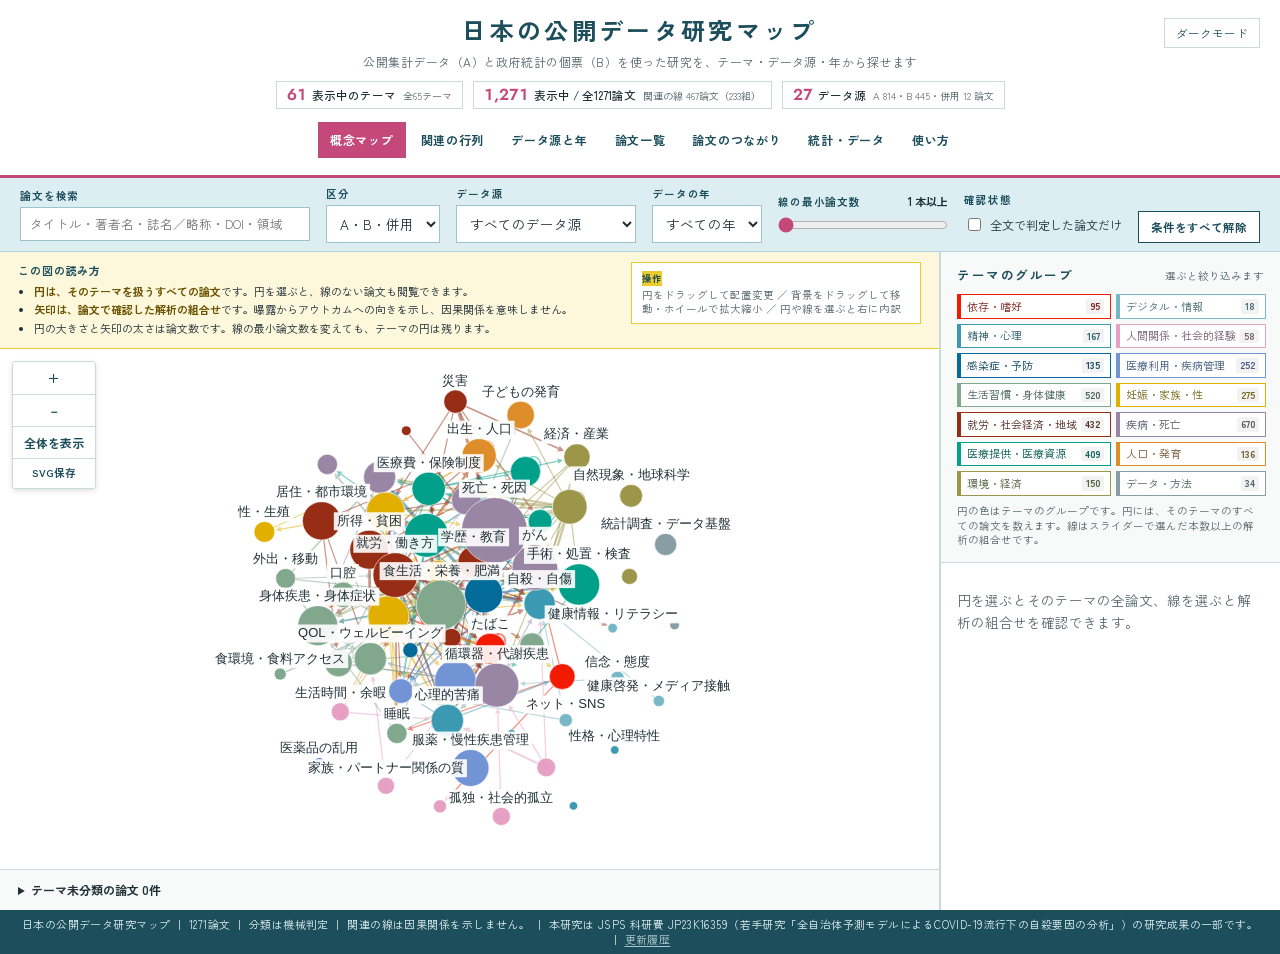
==== index.html @ 5e1b658e "自動更新 2026-11-13 Co-Authored-By: Claude Opus 5.5 (1M context) <noreply@anthropic.com>" ====
<!doctype html>
<html lang="ja"><head><meta charset="utf-8"><meta name="viewport" content="width=device-width,initial-scale=1">
<title>日本の公開データ研究マップ</title>
<script>try{var t=localStorage.getItem("odmap-theme");if(t!=="light"&&t!=="dark")t="light";document.documentElement.dataset.theme=t;}catch(e){}</script>
<link rel="preconnect" href="https://fonts.googleapis.com"><link rel="preconnect" href="https://fonts.gstatic.com" crossorigin>
<link rel="stylesheet" href="https://fonts.googleapis.com/css2?family=Jost:wght@400;500;600&family=Zen+Kaku+Gothic+New:wght@400;500;700&display=swap">
<style>:root {
  --bg-app: #f2f0ea;
  --surface: #ffffff;
  --surface-alt: #f8f7f4;
  --surface-dark: #1b1f26;
  --surface-dark-sub: #262c36;
  --text-main: #14171c;
  --text-muted: #575e6a;
  --text-inverse: #f4f6f8;
  --border-main: #cec9bc;
  --border-light: #e4e0d5;
  --border-dark: #373e4b;
  --accent-navy: #1d466c;
  --accent-blue: #4ea1db;
  --notice-bg: #faf7ef;
  --notice-border: #d8cfb9;
  --notice-text: #734d17;
  --font-base: -apple-system, BlinkMacSystemFont, "Segoe UI", Roboto, "Hiragino Sans", "Noto Sans JP", sans-serif;
}

* {
  box-sizing: border-box;
}

html, body {
  height: 100%;
}

body {
  margin: 0;
  background: var(--bg-app);
  color: var(--text-main);
  font: 13.5px/1.6 var(--font-base);
  display: flex;
  flex-direction: column;
  overflow: hidden;
}

/* ---------- 1. 最上部ヘッダー ---------- */
.top-nav {
  display: flex;
  align-items: center;
  justify-content: space-between;
  gap: 16px;
  padding: 8px 20px;
  background: var(--surface-dark);
  color: var(--text-inverse);
  border-bottom: 1px solid #101318;
  flex-shrink: 0;
}

.brand-block {
  display: flex;
  align-items: center;
  gap: 10px;
}

.brand-badge {
  font-size: 9px;
  font-weight: 800;
  letter-spacing: 0.12em;
  background: #2a313d;
  color: var(--accent-blue);
  padding: 3px 6px;
  border-radius: 2px;
  border: 1px solid #3c4554;
}

.brand-titles {
  display: flex;
  flex-direction: column;
}

.brand-main {
  margin: 0;
  font-size: 15px;
  font-weight: 700;
  letter-spacing: 0.02em;
  line-height: 1.2;
}

.brand-sub {
  font-size: 10.5px;
  color: #9ba4b2;
}

/* 統計サマリー（#stats） */
.stats-ribbon {
  display: flex;
  gap: 10px;
  align-items: center;
}

.stat {
  display: flex;
  align-items: baseline;
  gap: 5px;
  background: rgba(255, 255, 255, 0.06);
  border: 1px solid rgba(255, 255, 255, 0.12);
  padding: 4px 10px;
  border-radius: 3px;
}

.stat b {
  font-size: 16px;
  color: var(--accent-blue);
  font-weight: 700;
  font-variant-numeric: tabular-nums;
  line-height: 1;
}

.stat span {
  font-size: 11.5px;
  color: #dbe0e8;
  font-weight: 500;
}

.stat small {
  font-size: 10px;
  color: #8c96a4;
  margin-left: 2px;
}

/* タブ切り替え（#tabs） */
.nav-switcher {
  display: flex;
  gap: 3px;
  background: #111419;
  padding: 3px;
  border-radius: 4px;
  border: 1px solid #282f3a;
}

#tabs button {
  border: 0;
  background: transparent;
  color: #9aa4b2;
  padding: 5px 12px;
  border-radius: 3px;
  font-size: 12px;
  font-weight: 500;
  cursor: pointer;
  transition: none;
}

#tabs button.on {
  background: var(--surface-dark-sub);
  color: #ffffff;
  font-weight: 600;
}

/* ---------- 2. 水平コントロールコンソール ---------- */
.control-console {
  display: flex;
  align-items: center;
  gap: 20px;
  padding: 8px 20px;
  background: #e7e4dc;
  border-bottom: 1px solid var(--border-main);
  flex-shrink: 0;
  flex-wrap: wrap;
}

.filter-cell {
  display: flex;
  flex-direction: column;
  gap: 3px;
}

.search-cell {
  flex: 1 1 260px;
}

.slider-cell {
  width: 170px;
}

.check-cell {
  display: flex;
  flex-direction: column;
  justify-content: center;
}

.action-cell {
  margin-left: auto;
  align-self: flex-end;
}

.ctrl-label {
  font-size: 10.5px;
  font-weight: 700;
  color: var(--text-muted);
  text-transform: uppercase;
  letter-spacing: 0.04em;
}

.ctrl-label-wrap {
  display: flex;
  justify-content: space-between;
  align-items: baseline;
}

.range-val {
  font-size: 11px;
  font-weight: 700;
  color: var(--text-main);
}

#q {
  width: 100%;
  padding: 6px 9px;
  border: 1px solid var(--border-main);
  background: var(--surface);
  border-radius: 3px;
  font-size: 12.5px;
  color: var(--text-main);
}

#q:focus {
  outline: none;
  border-color: var(--accent-navy);
}

.slider {
  width: 100%;
  margin: 3px 0;
  cursor: pointer;
}

.chk {
  display: flex;
  gap: 6px;
  align-items: center;
  font-size: 12px;
  color: var(--text-main);
  cursor: pointer;
  padding: 3px 0;
}

.btn-reset, #reset {
  padding: 6px 12px;
  border: 1px solid var(--border-main);
  background: var(--surface);
  color: var(--text-main);
  border-radius: 3px;
  font-size: 11.5px;
  font-weight: 600;
  cursor: pointer;
}

.btn-reset:hover, #reset:hover {
  background: #dbd7cb;
}

/* ---------- 3. メインワークスペース（2カラム） ---------- */
.workspace-grid {
  display: grid;
  grid-template-columns: 1fr 340px;
  gap: 0;
  flex: 1;
  min-height: 0;
  background: var(--bg-app);
}

.content-stage {
  display: flex;
  flex-direction: column;
  min-width: 0;
  min-height: 0;
  border-right: 1px solid var(--border-main);
}

.pane-view {
  flex: 1;
  display: flex;
  flex-direction: column;
  min-height: 0;
}

/* 学術的注意事項バナー */
.academic-notice-banner {
  background: var(--notice-bg);
  border-bottom: 1px solid var(--notice-border);
  padding: 10px 18px;
  display: flex;
  justify-content: space-between;
  align-items: flex-start;
  gap: 16px;
  font-size: 11px;
  line-height: 1.5;
  color: var(--text-main);
  flex-shrink: 0;
}

.notice-title {
  display: block;
  font-size: 11px;
  color: var(--notice-text);
  margin-bottom: 3px;
}

.rule-list {
  margin: 0;
  padding-left: 16px;
}

.rule-list li {
  margin-bottom: 2px;
}

.rule-list strong {
  color: var(--notice-text);
}

.guide-rules {
  background: rgba(0, 0, 0, 0.035);
  padding: 6px 10px;
  border-radius: 3px;
  border: 1px solid rgba(0, 0, 0, 0.06);
  flex-shrink: 0;
  max-width: 290px;
}

.guide-tag {
  display: inline-block;
  font-size: 9.5px;
  font-weight: 700;
  color: var(--text-muted);
  text-transform: uppercase;
  margin-bottom: 2px;
}

.guide-text {
  margin: 0;
  font-size: 10.5px;
  color: var(--text-muted);
  line-height: 1.4;
}

/* キャンバス領域 */
.cv-stage-wrap, #cvwrap {
  flex: 1;
  position: relative;
  min-height: 0;
  background: #e9e7df;
}

#cv {
  width: 100%;
  height: 100%;
  display: block;
  cursor: grab;
}

#cv:active {
  cursor: grabbing;
}

/* 左上フローティングズームボタン */
.map-ctrl-floating {
  position: absolute;
  top: 12px;
  left: 12px;
  display: flex;
  flex-direction: column;
  box-shadow: 0 2px 5px rgba(0, 0, 0, 0.12);
  border-radius: 3px;
  overflow: hidden;
  border: 1px solid var(--border-main);
}

.map-ctrl-floating button {
  background: var(--surface);
  border: none;
  border-bottom: 1px solid var(--border-light);
  padding: 6px 11px;
  font-size: 12px;
  font-weight: 700;
  color: var(--text-main);
  cursor: pointer;
}

.map-ctrl-floating button:last-child {
  border-bottom: none;
  font-size: 10.5px;
  font-weight: 600;
  padding: 6px 9px;
}

.map-ctrl-floating button:hover {
  background: #eae7dd;
}

/* ---------- 4. 論文一覧ペイン ---------- */
#pane-list, #pane-data {
  overflow-y: auto;
  padding: 16px 20px;
  background: var(--surface-alt);
}

.list-header {
  display: flex;
  justify-content: space-between;
  align-items: baseline;
  border-bottom: 2px solid var(--border-main);
  padding-bottom: 8px;
  margin-bottom: 14px;
}

.list-title-group strong {
  font-size: 15px;
  color: var(--text-main);
}

.panel-desc {
  margin: 2px 0 0;
  font-size: 11.5px;
  color: var(--text-muted);
}

.counter-badge {
  font-size: 12px;
  font-weight: 700;
  color: var(--accent-navy);
  font-variant-numeric: tabular-nums;
}

.card {
  background: var(--surface);
  border: 1px solid var(--border-main);
  border-left: 4px solid #737c8b;
  border-radius: 3px;
  padding: 12px 14px;
  margin-bottom: 8px;
  cursor: pointer;
  box-shadow: 0 1px 2px rgba(0, 0, 0, 0.03);
}

.card:hover {
  border-color: var(--accent-navy);
  border-left-color: var(--accent-navy);
}

.card.on {
  border-color: var(--accent-navy);
  border-left: 5px solid var(--accent-navy);
  background: #f4f7fa;
}

.card .t {
  font-weight: 700;
  font-size: 13.5px;
  line-height: 1.45;
  color: var(--text-main);
}

.warn {
  margin-left: 6px;
  font-size: 10px;
  color: #92400e;
  background: #fef3c7;
  border: 1px solid #fde68a;
  border-radius: 2px;
  padding: 1px 5px;
  font-weight: 600;
}

.card .m {
  color: var(--text-muted);
  font-size: 11.5px;
  margin-top: 3px;
}

.pair {
  display: flex;
  align-items: center;
  gap: 6px;
  margin-top: 8px;
  flex-wrap: wrap;
}

.dom {
  font-size: 11.5px;
  padding: 2px 7px;
  border-radius: 3px;
  border: 1px solid rgba(0, 0, 0, 0.08);
  font-weight: 500;
}

.arrow {
  color: var(--text-muted);
  font-size: 11px;
}

.m2 {
  display: flex;
  gap: 5px;
  flex-wrap: wrap;
  margin-top: 8px;
}

.tag {
  font-size: 10.5px;
  border: 1px solid var(--border-main);
  background: var(--surface-alt);
  border-radius: 2px;
  padding: 1px 6px;
  color: var(--text-muted);
}

.badge {
  font-size: 10.5px;
  border-radius: 2px;
  padding: 1px 6px;
  font-weight: 500;
}

.badge.ok {
  background: #def7ec;
  color: #03543f;
  border: 1px solid #bcf0da;
}

.badge.machine {
  background: #f3f4f6;
  color: #4b5563;
  border: 1px solid #e5e7eb;
}

.empty {
  background: var(--surface);
  border: 1px solid var(--border-main);
  border-radius: 3px;
  padding: 28px 16px;
  text-align: center;
  margin: 20px 0;
}

.empty .big {
  font-size: 14px;
  font-weight: 700;
  color: var(--text-main);
  margin: 0 0 6px;
}

.empty .muted.small {
  font-size: 11.5px;
  color: var(--text-muted);
  max-width: 480px;
  margin: 0 auto;
}

/* ---------- 5. 統計・データペイン ---------- */
#pane-data h3 {
  font-size: 14px;
  margin: 18px 0 8px;
  color: var(--text-main);
  border-bottom: 2px solid var(--border-main);
  padding-bottom: 4px;
}

#pane-data h3:first-child {
  margin-top: 0;
}

/* ---------- 6. 右側インスペクタパネル ---------- */
.right-inspector {
  display: flex;
  flex-direction: column;
  background: var(--surface);
  min-height: 0;
}

.inspector-section {
  padding: 14px 16px;
}

.section-header {
  display: flex;
  justify-content: space-between;
  align-items: baseline;
  margin-bottom: 8px;
}

.section-header h4 {
  margin: 0;
  font-size: 12.5px;
  font-weight: 700;
  color: var(--text-main);
}

.section-sub {
  font-size: 10.5px;
  color: var(--text-muted);
}

.group-filter-box {
  border-bottom: 1px solid var(--border-main);
  background: var(--surface-alt);
  flex-shrink: 0;
}

.group-chips-grid, #groups {
  display: grid;
  grid-template-columns: 1fr 1fr;
  gap: 5px;
}

.chip {
  display: flex;
  justify-content: space-between;
  align-items: center;
  border: 1px solid var(--c);
  background: var(--surface);
  color: var(--c);
  padding: 4px 6px;
  font-size: 11px;
  border-radius: 2px;
  cursor: pointer;
  text-align: left;
  line-height: 1.25;
}

.chip.on {
  background: var(--c);
  color: #ffffff;
}

.chip .nm {
  overflow: hidden;
  text-overflow: ellipsis;
  white-space: nowrap;
}

.chip .ct {
  font-size: 10px;
  font-weight: 700;
  margin-left: 4px;
  padding: 1px 4px;
  background: rgba(0, 0, 0, 0.05);
  border-radius: 2px;
  font-variant-numeric: tabular-nums;
}

.chip.on .ct {
  background: rgba(255, 255, 255, 0.25);
  color: #ffffff;
}

.hint {
  font-size: 10.5px;
  color: var(--text-muted);
  line-height: 1.4;
  margin: 8px 0 0;
}

/* 詳細内訳（#detail） */
.detail-box, aside.right {
  flex: 1;
  overflow-y: auto;
  background: var(--surface);
}

#detail h3 {
  margin: 0 0 5px;
  font-size: 14px;
  line-height: 1.45;
  color: var(--text-main);
  font-weight: 700;
}

#detail .muted {
  color: var(--text-muted);
}

#detail .small {
  font-size: 11.5px;
  line-height: 1.45;
  margin: 4px 0 8px;
}

.kvs {
  display: flex;
  flex-direction: column;
  gap: 4px;
  margin: 10px 0;
  background: var(--surface-alt);
  padding: 8px 10px;
  border: 1px solid var(--border-light);
  border-radius: 3px;
}

.kv {
  display: grid;
  grid-template-columns: 110px 1fr;
  gap: 8px;
  font-size: 11.5px;
  line-height: 1.4;
  padding: 3px 0;
  border-top: 1px solid #eae7dd;
}

.kv:first-child {
  border-top: none;
}

.kv .k {
  color: var(--text-muted);
  font-weight: 500;
}

.kv .v {
  color: var(--text-main);
  word-break: break-word;
}

.mini {
  border-top: 1px solid var(--border-light);
  padding: 8px 0;
  cursor: pointer;
}

.mini:first-of-type {
  border-top: none;
}

.mini .t {
  font-size: 12px;
  font-weight: 600;
  color: var(--accent-navy);
  line-height: 1.4;
}

.mini:hover .t {
  text-decoration: underline;
}

.mini .m {
  font-size: 11px;
  color: var(--text-muted);
  margin-top: 2px;
}

.doi {
  display: inline-block;
  font-size: 11.5px;
  color: var(--accent-navy);
  text-decoration: none;
  border-bottom: 1px dashed var(--accent-navy);
  margin-bottom: 8px;
}

/* ---------- 7. フッター ---------- */
.app-footer, #foot {
  background: #171a20;
  color: #8892a0;
  padding: 7px 20px;
  font-size: 11px;
  line-height: 1.4;
  border-top: 1px solid #0f1216;
  flex-shrink: 0;
}

/* ---------- 8. レスポンシブ ---------- */
@media (max-width: 1024px) {
  body {
    overflow: auto;
  }
  .workspace-grid {
    grid-template-columns: 1fr;
  }
  .content-stage {
    border-right: none;
  }
  .right-inspector {
    border-top: 1px solid var(--border-main);
  }
  #cvwrap {
    height: 55vh;
  }
}

/* ---------- 調整（Gemini案への追記） ----------
   上部の帯と注記が縦を食い、キャンバスが 146px まで潰れていた。
   マップは読めることが第一なので最低高さを与え、足りなければページ側をスクロールさせる。 */
body { overflow: auto; height: auto; min-height: 100vh; }
.body.workspace-grid { align-items: stretch; }
#cvwrap, .cv-stage-wrap { min-height: 520px; }
.academic-notice-banner { padding-top: 10px; padding-bottom: 10px; }
.rule-list { margin: 4px 0 0; }
.rule-list li { margin-bottom: 2px; }
/* 右インスペクタは長くなるので、画面内で個別にスクロールさせる */
.right-inspector { max-height: none; }
.detail-box { max-height: 60vh; overflow: auto; }

/* 尺度の表示 */
.sub-h { margin: 16px 0 4px; font-size: 13px; border-top: 1px solid var(--border-main); padding-top: 10px; }
.mini .ref { font-size: 11px; color: var(--text-muted); word-break: break-all; }
.mini .warnnote { color: var(--notice-text); background: var(--notice-bg); border-left: 2px solid var(--notice-border); padding: 3px 6px; margin-top: 3px; font-size: 11.5px; }

/* Detailed exploration */
[hidden] { display: none !important; }
button, select, input { font: inherit; }
button:focus-visible, a:focus-visible, select:focus-visible, input:focus-visible, [role="button"]:focus-visible { outline: 3px solid #489bd2; outline-offset: 3px; }
.top-nav { flex-wrap: wrap; padding-block: 14px; }
.brand-main { font-size: 18px; }
.brand-sub { margin-top: 5px; }
#tabs button { padding: 8px 12px; white-space: nowrap; }
.stats-ribbon { margin-left: auto; }
.control-console { gap: 16px; }
.control-console select { background: white; border: 1px solid var(--border-main); padding: 7px 9px; border-radius: 4px; max-width: 180px; }
.survey-mode .workspace-grid { display: block; }
.survey-mode .right-inspector { display: none; }
.survey-mode .content-stage { border: none; }
#pane-survey { display: block; }
.survey-jump { display: block; width: 100%; text-align: left; padding: 10px 12px; background: #edf5fb; border: 1px solid #b6cfe3; color: #1d466c; border-radius: 5px; margin: 12px 0; cursor: pointer; }
.mini a.t, .card a.t, a.paper-title { display: block; color: #163f60; text-decoration: none; }
.mini a.t:hover, .card a.t:hover, a.paper-title:hover { text-decoration: underline; }
.paper-details { border: 1px solid #cad5dc; color: #34566e; background: #f4f8fa; border-radius: 4px; padding: 4px 9px; margin-top: 8px; font-size: 11px; cursor: pointer; }
#pane-matrix { padding: 22px; background: var(--surface-alt); overflow: hidden; }
#matrixpane { min-width: 0; }
#matrixpane h2 { font-size: 23px; margin: 0 0 5px; }
.matrix-scroll { overflow: auto; max-height: 72vh; border: 1px solid var(--border-main); margin-top: 20px; }
.relation-matrix { border-collapse: separate; border-spacing: 0; background: white; font-variant-numeric: tabular-nums; }
.relation-matrix th, .relation-matrix td { border-right: 1px solid #e4e0d5; border-bottom: 1px solid #e4e0d5; }
.relation-matrix thead th { position: sticky; top: 0; background: #f1f4f7; z-index: 2; border-top: 4px solid #1d466c; font-size: 10px; min-width: 53px; max-width: 80px; padding: 6px; height: 100px; writing-mode: vertical-rl; text-align: left; }
.relation-matrix th:first-child { position: sticky; left: 0; background: #f1f4f7; z-index: 1; white-space: nowrap; text-align: left; font-size: 11px; padding: 7px 12px; }
.relation-matrix thead th:first-child { writing-mode: horizontal-tb; z-index: 3; }
.relation-matrix td { color: #ccd2d9; text-align: center; min-width: 48px; height: 39px; }
.relation-matrix td button { width: 100%; min-height: 39px; border: 0; cursor: pointer; font-weight: 700; }
.relation-matrix td button:hover { outline: 2px solid #123551; outline-offset: -2px; }
.relation-matrix .matrix-domain { writing-mode: inherit; font: inherit; color: inherit; padding: 4px; border: 0; background: transparent; cursor: pointer; text-align: inherit; }
.relation-matrix .matrix-domain:hover { color: #1d466c; text-decoration: underline; }
.list-actions { display: flex; align-items: center; gap: 14px; }
#pane-list .list-container { display: grid; grid-template-columns: repeat(auto-fill,minmax(min(100%,360px),1fr)); gap: 12px; }
#pane-list .card { margin: 0; }
#pane-list .card.on { background: #eaf3fa; }
@media (max-width: 760px) {
  .top-nav { padding: 16px; gap: 14px; }
  .stats-ribbon { margin-left: 0; flex-wrap: wrap; }
  .stat small { display: none; }
  .nav-switcher { width: 100%; overflow-x: auto; }
  #tabs button { flex: 1; padding: 8px; }
  .control-console { padding: 14px; gap: 12px; }
  .academic-notice-banner { display: block; }
  .guide-rules { margin-top: 10px; max-width: none; }
  .detail-box { max-height: none; }
  #pane-matrix { padding: 16px; }
  .brand-main { font-size: 16px; }
  .list-actions { flex-wrap: wrap; gap: 7px; justify-content: end; }
}

/* Theme coverage and papers without assigned themes */
.paper-topics { display: flex; flex-wrap: wrap; gap: 5px; margin: 10px 0; }
.paper-authors { margin: 10px 0; font-size: 12px; line-height: 1.7; overflow-wrap: anywhere; }
.kv .v { white-space: pre-line; }
.unmapped-papers { flex-shrink: 0; padding: 10px 18px; background: var(--surface-alt); border-top: 1px solid var(--border-main); font-size: 12px; }
.unmapped-papers summary { cursor: pointer; font-weight: 600; }
.unmapped-paper-cards { max-height: 30vh; overflow: auto; display: grid; grid-template-columns: repeat(auto-fit, minmax(min(100%, 290px), 1fr)); gap: 10px; margin-top: 10px; }
.unmapped-paper-cards .mini { margin: 0; padding: 12px; background: white; border: 1px solid var(--border-main); border-radius: 4px; }
.unmapped-paper-cards .m { font-size: 11px; color: var(--text-muted); line-height: 1.5; margin-top: 6px; }
#paper-search-summary { align-items: center; }
#paper-search-summary button { flex-shrink: 0; }
#paper-search-summary button:disabled { opacity: .5; cursor: default; }
@media (max-width: 760px) {
  .stat:nth-child(2) small { display: block; }
  #paper-search-summary button { margin-top: 8px; }
  .unmapped-papers { padding: 12px 14px; }
  .unmapped-paper-cards { max-height: 45vh; }
}

/* ---------- テーマ配色（wesanderson Zissou1 を基本に、白地・黒の塗りなし。https://github.com/karthik/wesanderson） ---------- */
:root {
  --bg-app: #f7f6f4;
  --surface-alt: #faf9f7;
  --text-main: #2f3437;
  --text-muted: #5e666c;
  --border-main: #d9d4d0;
  --border-light: #ebe7e3;
  --accent-main: #3b9ab2;   /* Zissou1 */
  --accent-deep: #23707f;   /* Zissou1 #3B9AB2 の暗色（小さい文字の可読性のため） */
  --accent-tint: #e3f1f5;
  --accent-hl: #f21a00;     /* Zissou1。選択中・起点の強調だけに使う */
  --accent-hl-tint: #fde6e2;
  --zissou-band: linear-gradient(90deg, #3b9ab2 0 20%, #78b7c5 20% 40%, #ebcc2a 40% 60%, #e1af00 60% 80%, #f21a00 80% 100%);
  --accent-navy: #23707f;
  --accent-blue: #3b9ab2;
  --notice-bg: #fdf9ea;
  --notice-border: #ecdca0;
  --notice-text: #6b5300;
}
.top-nav { background: #ffffff; color: var(--text-main); border-top: 0; box-shadow: inset 0 5px 0 -0px transparent; border-bottom: 1px solid var(--border-main); position: relative; padding-top: 13px; }
.top-nav::before { content: ""; position: absolute; left: 0; right: 0; top: 0; height: 5px; background: var(--zissou-band); }
.brand-badge { background: var(--accent-main); color: #ffffff; border-color: var(--accent-main); }
.brand-sub { color: var(--text-muted); }
.stat { background: var(--surface-alt); border-color: var(--border-light); }
.stat b { color: var(--accent-main); }
.stat span { color: var(--text-main); }
.stat small { color: var(--text-muted); }
.nav-switcher { background: #f3f1ef; border-color: var(--border-light); }
#tabs button { color: var(--text-muted); }
#tabs button:hover { color: var(--accent-deep); }
#tabs button.on { background: #ffffff; color: var(--accent-deep); box-shadow: inset 0 -3px 0 var(--accent-main); }
.control-console { background: #f1efec; }
.slider { accent-color: var(--accent-main); }
input[type="checkbox"] { accent-color: var(--accent-main); }
button:focus-visible, a:focus-visible, select:focus-visible, input:focus-visible, [role="button"]:focus-visible { outline-color: var(--accent-blue); }
.survey-jump { background: #eaf4f7; border-color: #b4d6e0; color: var(--accent-navy); }
.mini a.t, .card a.t, a.paper-title { color: #1f6475; }
.relation-matrix thead th { border-top-color: var(--accent-main); background: #f5f3f1; }
.relation-matrix th:first-child { background: #f5f3f1; }
.relation-matrix .matrix-domain:hover { color: var(--accent-deep); }
#pane-list .card.on { background: var(--accent-tint); }
.app-footer, #foot { background: #f1efec; color: var(--text-muted); border-top: 1px solid var(--border-main); }
.cv-stage-wrap, #cvwrap { background: #ffffff; }
.chip { color: color-mix(in srgb, var(--c) 55%, #2f3437); border-left-width: 4px; }
.chip.on { color: #1a1f23; }
.relation-matrix td button:hover { outline-color: var(--accent-hl); }
.card { border-left-color: var(--accent-blue); }
.card:hover { border-left-color: var(--accent-main); }
.badge.ok { background: #e3f1f5; color: #1f5f6e; border-color: #b4d6e0; }

/* ---------- 論文のつながり ---------- */
:root { --canvas-ink: #2f3437; --canvas-edge: #8fa3aa; --canvas-node-edge: #ffffff; --canvas-label-bg: rgba(255,255,255,.88); }
#pane-links { display: flex; flex-direction: column; height: 100%; min-height: 0; }
.links-head { display: flex; justify-content: space-between; align-items: flex-end; gap: 16px; flex-wrap: wrap; padding: 14px 20px; border-bottom: 1px solid var(--border-light); background: var(--surface); }
.links-title strong { font-size: 15px; }
.links-title .panel-desc { margin: 2px 0 0; }
.links-seed { position: relative; display: flex; flex-direction: column; gap: 3px; width: min(420px, 100%); }
.links-seed input { padding: 7px 10px; border: 1px solid var(--border-main); border-radius: 4px; background: var(--surface); color: var(--text-main); font: inherit; }
.link-suggest { position: absolute; top: 100%; left: 0; right: 0; z-index: 20; background: var(--surface); border: 1px solid var(--border-main); border-radius: 4px; box-shadow: 0 6px 18px rgba(0,0,0,.12); max-height: 340px; overflow: auto; }
.link-suggest button { display: flex; flex-direction: column; width: 100%; text-align: left; border: 0; border-bottom: 1px solid var(--border-light); background: transparent; color: var(--text-main); padding: 7px 10px; cursor: pointer; }
.link-suggest button:hover { background: var(--accent-tint); }
.links-body { flex: 1; min-height: 0; display: grid; grid-template-columns: minmax(0, 1fr) minmax(260px, 360px); }
.links-stage { position: relative; min-height: 480px; background: var(--surface); }
#lcv { width: 100%; height: 100%; display: block; cursor: grab; }
.links-legend { position: absolute; left: 12px; bottom: 10px; max-width: 360px; background: var(--canvas-label-bg); border: 1px solid var(--border-light); border-radius: 4px; padding: 6px 9px; font-size: 10.5px; color: var(--text-muted); }
.links-legend p { margin: 4px 0 0; line-height: 1.5; }
.legend-years { display: flex; align-items: center; gap: 6px; }
.legend-ramp { display: inline-block; width: 120px; height: 8px; border-radius: 4px; }
.link-list { overflow: auto; padding: 12px 14px; border-left: 1px solid var(--border-light); background: var(--surface-alt); }
.link-seed-card { padding: 10px 12px; border: 1px solid var(--border-light); border-left: 4px solid var(--accent-hl); border-radius: 4px; background: var(--surface); margin-bottom: 6px; }
.lr-k { font-size: 10px; font-weight: 700; color: var(--accent-hl); letter-spacing: .08em; }
.link-row { display: grid; grid-template-columns: 1fr auto; gap: 2px 8px; width: 100%; text-align: left; padding: 8px 4px; border: 0; border-bottom: 1px solid var(--border-light); background: transparent; color: var(--text-main); }
.link-row.on { background: var(--accent-tint); }
button.link-row { cursor: pointer; display: flex; flex-direction: column; }
.link-row .lr-t, .link-suggest .lr-t { font-size: 12px; line-height: 1.45; font-weight: 600; color: var(--text-main); }
.link-row button.lr-t { grid-column: 1; border: 0; background: none; padding: 0; text-align: left; cursor: pointer; font: inherit; font-size: 12px; font-weight: 600; }
.link-row button.lr-t:hover { color: var(--accent-deep); text-decoration: underline; }
.link-row .lr-m, .link-suggest .lr-m { grid-column: 1; font-size: 10.5px; color: var(--text-muted); }
.link-row .lr-go { grid-column: 2; grid-row: 1 / span 2; align-self: center; font-size: 10.5px; padding: 3px 7px; border: 1px solid var(--border-main); border-radius: 3px; background: var(--surface); color: var(--accent-navy); cursor: pointer; white-space: nowrap; }
.link-row .lr-go:hover { border-color: var(--accent-main); color: var(--accent-deep); }
.theme-toggle { margin-left: 8px; padding: 5px 11px; font-size: 11.5px; border: 1px solid var(--border-main); border-radius: 14px; background: var(--surface); color: var(--text-main); cursor: pointer; white-space: nowrap; }
.theme-toggle:hover { border-color: var(--accent-main); color: var(--accent-deep); }
@media (max-width: 900px) { .links-body { grid-template-columns: 1fr; } .link-list { border-left: 0; border-top: 1px solid var(--border-light); } .links-stage { min-height: 420px; } }
.links-body { grid-template-rows: minmax(0, 1fr); overflow: hidden; }
.links-stage, .link-list { min-height: 0; }
.links-stage { height: 100%; }
@media (max-width: 900px) { .links-body { grid-template-rows: 420px auto; overflow: visible; } }
.links-body { display: block; position: relative; flex: 1 1 0; min-height: 0; overflow: hidden; }
.links-stage { position: absolute; top: 0; bottom: 0; left: 0; right: 360px; height: auto; min-height: 0; }
.link-list { position: absolute; top: 0; bottom: 0; right: 0; width: 360px; }
@media (max-width: 900px) {
  .links-body { overflow: visible; flex: none; }
  .links-stage { position: relative; right: auto; height: 420px; }
  .link-list { position: static; width: auto; }
}

/* ---------- ダークモード（黒ではなく深いスレートを地にし、Zissou1 の淡青を強調に） ---------- */
:root[data-theme="dark"] {
  color-scheme: dark;
  --bg-app: #1a1f23;
  --surface: #22282d;
  --surface-alt: #1e2428;
  --text-main: #e4e7e9;
  --text-muted: #a3acb2;
  --border-main: #3a444b;
  --border-light: #2f383e;
  --accent-main: #78b7c5;
  --accent-deep: #9fd3df;
  --accent-tint: #1f3339;
  --accent-hl: #f21a00;
  --accent-hl-tint: #3d1f1a;
  --accent-navy: #7cc4d6;
  --accent-blue: #5fb3c9;
  --notice-bg: #2a2718;
  --notice-border: #5a4f22;
  --notice-text: #e8d27a;
  --canvas-ink: #e4e7e9;
  --canvas-edge: #6d8088;
  --canvas-node-edge: #22282d;
  --canvas-label-bg: rgba(34,40,45,.88);
}
:root[data-theme="dark"] body { background: var(--bg-app); color: var(--text-main); }
:root[data-theme="dark"] .top-nav { background: var(--surface); }
:root[data-theme="dark"] .nav-switcher { background: var(--surface-alt); }
:root[data-theme="dark"] #tabs button.on { background: var(--surface); }
:root[data-theme="dark"] .control-console, :root[data-theme="dark"] .app-footer, :root[data-theme="dark"] #foot { background: #1e2428; }
:root[data-theme="dark"] input, :root[data-theme="dark"] select, :root[data-theme="dark"] button { color: var(--text-main); }
:root[data-theme="dark"] input, :root[data-theme="dark"] select { background: var(--surface); border-color: var(--border-main); }
:root[data-theme="dark"] .cv-stage-wrap, :root[data-theme="dark"] #cvwrap { background: var(--surface); }
:root[data-theme="dark"] .mini a.t, :root[data-theme="dark"] .card a.t, :root[data-theme="dark"] a.paper-title { color: #8fd0e0; }
:root[data-theme="dark"] .survey-jump { background: #1f3339; border-color: #2f5560; color: #9fd6e4; }
:root[data-theme="dark"] .paper-details { background: #1f3339; border-color: #2f5560; color: #9fd6e4; }
:root[data-theme="dark"] .relation-matrix thead th, :root[data-theme="dark"] .relation-matrix th:first-child { background: #262d32; }
:root[data-theme="dark"] .relation-matrix th, :root[data-theme="dark"] .relation-matrix td { border-color: var(--border-light); }
:root[data-theme="dark"] .relation-matrix td { color: #4b565d; }
:root[data-theme="dark"] .badge.ok { background: #1f3339; color: #9fd6e4; border-color: #2f5560; }
:root[data-theme="dark"] .badge.machine, :root[data-theme="dark"] .tag { background: #2a3136; color: var(--text-muted); border-color: var(--border-main); }
:root[data-theme="dark"] .chip { background: var(--surface); color: color-mix(in srgb, var(--c) 70%, #ffffff); }
:root[data-theme="dark"] .chip.on { background: var(--c); color: #1a1f23; }
:root[data-theme="dark"] .stat { background: var(--surface-alt); }

/* ---------- The Life Aquatic（Zissou1）を基調にした配色と構図（wesanderson Zissou1 ほか） ----------
   基本の style.css の上に重ねる。縞・バッジなどの飾りは置かず、
   色（チーム・ズィスーの青、赤い帽子の赤、黄、淡い水色）、中央揃えの見出し、Futura 系の書体で雰囲気を出す。
   既定は明るい画面。暗い画面は切替ボタンでのみ選ぶ（深いスレートで、黒にはしない。文字は淡色で明暗差を確保）。 */
:root {
  --zs-blue: #3B9AB2;      /* Zissou1 */
  --zs-lightblue: #78B7C5; /* Zissou1 */
  --zs-yellow: #EBCC2A;    /* Zissou1 */
  --zs-gold: #E1AF00;      /* Zissou1 */
  --zs-red: #F21A00;       /* Zissou1 */
  --zs-navy: #1D4E5C;      /* Zissou1 青の暗色（文字用） */
  --km-pink: #C5487B;      /* 香田さんの強調色（ポンチ絵・スライドと同じ） */

  --bg-app: #F3F6F5;
  --surface: #FFFFFF;
  --surface-alt: #F8FAF9;
  --text-main: #1F3036;
  --text-muted: #56676D;
  --border-main: #C9D9DC;
  --border-light: #E2ECEE;
  --accent-main: #3B9AB2;
  --accent-deep: #1D4E5C;
  --accent-tint: #E3F1F5;
  --accent-hl: #C5487B;
  --accent-hl-tint: #F8E3EC;
  --accent-navy: #1D4E5C;
  --accent-blue: #3B9AB2;
  --notice-bg: #FDF7DC;
  --notice-border: #EBCC2A;
  --notice-text: #6B5300;
  --canvas-ink: #1F3036;
  --canvas-edge: #9DB4BA;
  --canvas-node-edge: #FFFFFF;
  --canvas-label-bg: rgba(255,255,255,.9);
  --font-base: "Zen Kaku Gothic New", "Hiragino Sans", "Noto Sans JP", sans-serif;
  --font-display: "Jost", "Futura", "Century Gothic", "Zen Kaku Gothic New", sans-serif;
}
body { background: var(--bg-app); color: var(--text-main); font-family: var(--font-base); }

/* 見出し: 白地に濃紺の文字、強調はピンク。中央揃え（青緑の帯と赤のタブの組み合わせがきつかったため） */
.top-nav { position: relative; background: #FFFFFF; color: var(--zs-navy); border-bottom: 3px solid var(--km-pink); box-shadow: none; padding: 18px 24px 14px; display: grid; grid-template-columns: 1fr; justify-items: center; gap: 10px; }
.top-nav::before { display: none; }
.brand-badge { display: none; }
.brand-block { justify-content: center; text-align: center; }
.brand-titles { align-items: center; }
.brand-main { font-family: var(--font-display); font-weight: 600; font-size: 24px; letter-spacing: .14em; color: var(--zs-navy); }
.brand-sub { color: #56676D; letter-spacing: .04em; font-size: 12px; }
.stats-ribbon { margin: 0; justify-content: center; }
.stat { background: #FFFFFF; border: 1px solid #C9D9DC; border-radius: 0; }
.stat b { color: var(--km-pink); font-family: var(--font-display); font-weight: 600; }
.stat span { color: var(--text-main); }
.stat small { color: var(--text-muted); }
.nav-switcher { background: transparent; border: 0; justify-content: center; }
#tabs button { color: var(--zs-navy); font-weight: 600; letter-spacing: .06em; border-radius: 0; }
#tabs button:hover { color: var(--km-pink); }
#tabs button.on { background: var(--km-pink); color: #FFFFFF; box-shadow: none; }
.theme-toggle { position: absolute; right: 20px; top: 18px; background: #FFFFFF; color: var(--zs-navy); border-color: #C9D9DC; border-radius: 0; }

/* 操作帯: 淡い水色 */
.control-console { background: #DCEEF2; border-bottom: 1px solid #B5D6DE; }
.ctrl-label { color: var(--zs-navy); letter-spacing: .08em; }
#q, .control-console select { background: #FFFFFF; border: 1px solid #9CC4CE; border-radius: 0; color: var(--text-main); }
.btn-reset, #reset { background: #FFFFFF; border: 1px solid var(--zs-navy); color: var(--zs-navy); border-radius: 0; }
.btn-reset:hover, #reset:hover { background: var(--zs-navy); color: #FFFFFF; }
.slider, input[type="checkbox"] { accent-color: var(--km-pink); }
.academic-notice-banner { background: var(--notice-bg); border-bottom: 1px solid var(--notice-border); }
.notice-title { color: var(--zs-navy); letter-spacing: .08em; }
.guide-rules { background: #FFFFFF; border: 1px solid var(--notice-border); border-radius: 0; }
.guide-tag { background: var(--zs-yellow); color: var(--zs-navy); border-radius: 0; }

/* 図と面 */
.cv-stage-wrap, #cvwrap, .content-stage { background: var(--surface); }
.right-inspector { background: var(--surface-alt); border-left: 1px solid var(--border-main); }
.section-header h4 { font-family: var(--font-display); letter-spacing: .12em; color: var(--zs-navy); }
.chip { background: var(--surface); border-radius: 0; color: color-mix(in srgb, var(--c) 45%, #1F3036); }
.chip.on { background: color-mix(in srgb, var(--c) 30%, #FFFFFF); color: #1F3036; }
.map-ctrl-floating button { background: var(--surface); color: var(--zs-navy); border-color: var(--border-main); border-radius: 0; }
.map-ctrl-floating button:hover { background: var(--zs-navy); color: #FFFFFF; }

/* 一覧・詳細 */
.card { background: var(--surface); border: 1px solid var(--border-light); border-left: 4px solid var(--zs-blue); border-radius: 0; }
.card:hover { border-left-color: var(--km-pink); }
#pane-list .card.on { background: var(--accent-tint); }
.mini a.t, .card a.t, a.paper-title { color: #1F6475; }
.paper-details { background: var(--surface-alt); border: 1px solid var(--border-main); color: var(--zs-navy); border-radius: 0; }
.survey-jump { background: var(--accent-tint); border: 1px solid var(--zs-lightblue); color: var(--zs-navy); border-radius: 0; }
.tag { background: #EEF4F5; border-color: var(--border-light); color: #3C5359; border-radius: 0; }
.badge.ok { background: #E3F1F5; color: #1F5F6E; border-color: #B4D6E0; border-radius: 0; }
.badge.machine { background: #FDF7DC; color: #6B5300; border-color: #EBCC2A; border-radius: 0; }
.counter-badge { background: var(--zs-navy); color: #FFFFFF; border-radius: 0; padding: 4px 10px; font-family: var(--font-display); letter-spacing: .04em; }
#pane-data h3, #matrixpane h2, #survey-root h2 { font-family: var(--font-display); letter-spacing: .1em; color: var(--zs-navy); }
.kv .k { color: var(--text-muted); }

/* 行列・データ源と年 */
#pane-matrix { background: var(--surface-alt); }
.relation-matrix { background: var(--surface); }
.relation-matrix thead th, .relation-matrix th:first-child { background: #EEF4F5; border-top-color: var(--zs-blue); }
.relation-matrix th, .relation-matrix td { border-color: var(--border-light); }
.relation-matrix td { color: #C3D2D5; }
.relation-matrix td button:hover { outline-color: var(--km-pink); }
.relation-matrix .matrix-domain:hover { color: var(--km-pink); }

.app-footer, #foot { background: var(--zs-navy); color: #DCEEF2; border-top: 0; letter-spacing: .04em; text-align: center; }
.unmapped-papers { background: var(--surface-alt); }
button:focus-visible, a:focus-visible, select:focus-visible, input:focus-visible, [role="button"]:focus-visible { outline-color: var(--zs-gold); }

/* ---------- 暗い画面（切替ボタンで選んだときだけ。深いスレート、淡い文字） ---------- */
:root[data-theme="dark"] {
  --bg-app: #182227;
  --surface: #1F2B31;
  --surface-alt: #1B262B;
  --text-main: #EEF3F4;
  --text-muted: #B5C4C8;
  --border-main: #3A4D55;
  --border-light: #2E3F46;
  --accent-main: #78B7C5;
  --accent-deep: #A8D8E3;
  --accent-tint: #23414A;
  --accent-hl: #E07AA6;
  --accent-hl-tint: #45253A;
  --accent-navy: #A8D8E3;
  --accent-blue: #78B7C5;
  --notice-bg: #2C2A18;
  --notice-border: #6B5E22;
  --notice-text: #F2DC73;
  --canvas-ink: #EEF3F4;
  --canvas-edge: #6F8990;
  --canvas-node-edge: #1F2B31;
  --canvas-label-bg: rgba(31,43,49,.92);
}
:root[data-theme="dark"] .top-nav { background: #1F2B31; color: #DCEEF2; border-bottom-color: #E07AA6; }
:root[data-theme="dark"] .brand-main { color: #EEF3F4; }
:root[data-theme="dark"] .brand-sub, :root[data-theme="dark"] #tabs button { color: #DCEEF2; }
:root[data-theme="dark"] #tabs button:hover { color: #E07AA6; }
:root[data-theme="dark"] #tabs button.on { background: #E07AA6; color: #1B1418; }
:root[data-theme="dark"] .stat { background: var(--surface); border-color: #78B7C5; }
:root[data-theme="dark"] .stat b { color: #F0A6C6; }
:root[data-theme="dark"] .stat span { color: var(--text-main); }
:root[data-theme="dark"] .theme-toggle { background: var(--surface); color: #DCEEF2; border-color: #78B7C5; }
:root[data-theme="dark"] .control-console { background: #22353C; border-bottom-color: #3A4D55; }
:root[data-theme="dark"] .ctrl-label { color: #A8D8E3; }
:root[data-theme="dark"] #q, :root[data-theme="dark"] .control-console select { background: var(--surface); border-color: #4E6870; color: var(--text-main); }
:root[data-theme="dark"] .btn-reset, :root[data-theme="dark"] #reset, :root[data-theme="dark"] .paper-details, :root[data-theme="dark"] .survey-jump, :root[data-theme="dark"] .map-ctrl-floating button { background: var(--surface); color: #A8D8E3; border-color: #4E6870; }
:root[data-theme="dark"] .section-header h4, :root[data-theme="dark"] .notice-title, :root[data-theme="dark"] #pane-data h3, :root[data-theme="dark"] #matrixpane h2, :root[data-theme="dark"] #survey-root h2 { color: #A8D8E3; }
:root[data-theme="dark"] .mini a.t, :root[data-theme="dark"] .card a.t, :root[data-theme="dark"] a.paper-title { color: #A8D8E3; }
:root[data-theme="dark"] .tag, :root[data-theme="dark"] .badge.machine { background: #2A3940; color: var(--text-muted); border-color: var(--border-main); }
:root[data-theme="dark"] .badge.ok { background: #23414A; color: #A8D8E3; border-color: #3A5A63; }
:root[data-theme="dark"] .chip { background: var(--surface); color: color-mix(in srgb, var(--c) 40%, #ffffff); }
:root[data-theme="dark"] .chip.on { background: var(--c); color: #11191C; }
:root[data-theme="dark"] .relation-matrix thead th, :root[data-theme="dark"] .relation-matrix th:first-child { background: #2A3940; }
:root[data-theme="dark"] .relation-matrix td { color: #3E535A; }
:root[data-theme="dark"] .guide-rules { background: var(--surface); }
:root[data-theme="dark"] .guide-tag { background: #6B5E22; color: #F2DC73; }
:root[data-theme="dark"] .app-footer, :root[data-theme="dark"] #foot { background: #11191C; color: var(--text-muted); }
@media (max-width: 760px) { .theme-toggle { position: static; } .brand-main { font-size: 18px; letter-spacing: .08em; } }

/* 論文のつながりの図とその起点の表示は Zissou1 の赤 */
.link-seed-card { border-left-color: #F21A00; }
.lr-k { color: #F21A00; }
:root[data-theme="dark"] .link-seed-card { border-left-color: #FF5A3D; }
:root[data-theme="dark"] .lr-k { color: #FF5A3D; }

/* 画面下端の更新履歴リンク（目立たせない） */
#foot a.foot-updates { color: inherit; opacity: .75; text-decoration: underline; text-underline-offset: 2px; }
#foot a.foot-updates:hover { opacity: 1; }

/* 使い方タブ */
.guide-mode .workspace-grid { display: block; }
.guide-mode .right-inspector { display: none; }
#pane-guide { overflow: auto; }
.guide { max-width: 860px; margin: 0 auto; padding: 24px 20px 48px; line-height: 1.8; }
.guide h3 { font-family: var(--font-display); letter-spacing: .08em; color: var(--zs-navy); font-size: 16px; margin: 28px 0 8px; border-bottom: 1px solid var(--border-main); padding-bottom: 4px; }
.guide h3:first-child { margin-top: 0; }
.guide dl { margin: 0; }
.guide dt { font-weight: 700; color: var(--zs-navy); margin-top: 10px; }
.guide dd { margin: 2px 0 0 1em; }
.guide ol, .guide ul { padding-left: 1.4em; }
.guide li { margin: 4px 0; }
.guide .guide-foot { color: var(--text-muted); font-size: 12px; margin-top: 20px; }
:root[data-theme="dark"] .guide h3, :root[data-theme="dark"] .guide dt { color: #A8D8E3; }

.guide table.howto { border-collapse: collapse; width: 100%; font-size: 13.5px; margin: 8px 0 4px; }
.guide table.howto th, .guide table.howto td { border: 1px solid var(--border-main); padding: 8px 10px; vertical-align: top; text-align: left; }
.guide table.howto th { background: var(--surface-alt); color: var(--zs-navy); font-weight: 700; white-space: nowrap; }
.guide table.howto td:nth-child(2) { white-space: nowrap; }
.guide table.howto a.tab-jump { font-weight: 700; color: var(--zs-navy); }
.guide ol.steps li { margin: 8px 0; }
@media (max-width: 760px) { .guide table.howto td:nth-child(2) { white-space: normal; } }

#survey-root{padding:18px 22px}
.relation-matrix.sy-matrix{border-collapse:separate;border-spacing:1px}
.sy-matrix th,.sy-matrix td{border:0!important;background:transparent}
.sy-matrix th.sy-y{font-weight:400;font-size:10px;min-width:9px;padding:2px 0;writing-mode:vertical-rl}
.sy-matrix td.sy-c{min-width:9px;height:22px;padding:0;cursor:pointer}
.sy-matrix td.sy-n{white-space:nowrap;font-size:12px;padding:0 8px}
.tag.cls-A{box-shadow:inset 3px 0 0 #3B9AB2}.tag.cls-B{box-shadow:inset 3px 0 0 #E1AF00}.tag.cls-AB{box-shadow:inset 3px 0 0 #C5487B}</style></head>
<body>

<header class="top-nav">
  <div class="brand-block">
    
    <div class="brand-titles">
      <h1 class="brand-main">日本の公開データ研究マップ</h1>
      <span class="brand-sub">公開集計データ（A）と政府統計の個票（B）を使った研究を、テーマ・データ源・年から探せます</span>
    </div>
  </div>
  <div id="stats" class="stats-ribbon"></div>
  <nav id="tabs" class="nav-switcher">
    <button data-tab="map" class="on">概念マップ</button>
    <button data-tab="matrix">関連の行列</button>
    <button data-tab="survey">データ源と年</button>
    <button data-tab="list">論文一覧</button>
    <button data-tab="links">論文のつながり</button>
    <button data-tab="data">統計・データ</button>
    <button data-tab="guide">使い方</button>
  </nav>
  <button id="theme-toggle" class="theme-toggle" type="button" aria-pressed="false" title="表示の明るさを切り替え">ダークモード</button>
</header>

<section class="control-console">
  <div class="filter-cell search-cell">
    <label for="q" class="ctrl-label">論文を検索</label>
    <input id="q" type="search" placeholder="タイトル・著者名・誌名／略称・DOI・領域">
  </div>
  <div class="filter-cell"><label for="paper-class" class="ctrl-label">区分</label><select id="paper-class"><option value="">A・B・併用</option><option value="A">A 公開集計</option><option value="B">B 個票</option><option value="AB">A＋B 併用</option></select></div>
  <div class="filter-cell"><label for="paper-study" class="ctrl-label">データ源</label><select id="paper-study"><option value="">すべてのデータ源</option></select></div>
  <div class="filter-cell"><label for="paper-wave" class="ctrl-label">データの年</label><select id="paper-wave"><option value="">すべての年</option></select></div>
  <div class="filter-cell slider-cell">
    <div class="ctrl-label-wrap">
      <label for="minp" class="ctrl-label">線の最小論文数</label>
      <span class="range-val"><span id="minplabel">1</span> 本以上</span>
    </div>
    <input id="minp" class="slider" type="range" min="1" max="10" value="1">
  </div>
  <div class="filter-cell check-cell">
    <span class="ctrl-label">確認状態</span>
    <label class="chk"><input id="verified" type="checkbox"><span>全文で判定した論文だけ</span></label>
  </div>
  <div class="filter-cell action-cell">
    <button id="reset" class="btn-reset">条件をすべて解除</button>
  </div>
</section>

<div class="body workspace-grid">
  <main class="content-stage">
    <div id="pane-map" class="pane-view">
      <section class="academic-notice-banner">
        <div class="notice-col main-rules">
          <strong class="notice-title">この図の読み方</strong>
          <ul class="rule-list">
            <li><strong>円は、そのテーマを扱うすべての論文</strong>です。円を選ぶと、線のない論文も閲覧できます。</li>
            <li><strong>矢印は、論文で確認した解析の組合せ</strong>です。曝露からアウトカムへの向きを示し、因果関係を意味しません。</li>
            <li>円の大きさと矢印の太さは論文数です。線の最小論文数を変えても、テーマの円は残ります。</li>
          </ul>
        </div>
        <div class="notice-col guide-rules">
          <span class="guide-tag">操作</span>
          <p class="guide-text">円をドラッグして配置変更 ／ 背景をドラッグして移動・ホイールで拡大縮小 ／ 円や線を選ぶと右に内訳</p>
        </div>
      </section>
      <div id="cvwrap" class="cv-stage-wrap">
        <canvas id="cv" aria-label="テーマの円から全論文を閲覧できるマップ。キーボードでは関連の行列のテーマ名、または論文一覧から閲覧できます。"></canvas>
        <div class="zoom map-ctrl-floating">
          <button id="zin" title="拡大">＋</button>
          <button id="zout" title="縮小">－</button>
          <button id="zfit" title="全体を表示">全体を表示</button>
          <button id="export-svg" title="拡大しても鮮明なSVG形式で保存">SVG保存</button>
        </div>
      </div>
      <section id="unmapped-papers" class="unmapped-papers" aria-label="テーマ未分類の論文"></section>
    </div>

    <div id="pane-survey" class="pane-view" style="display:none"><div id="survey-root"></div></div>
    <div id="pane-matrix" class="pane-view" style="display:none"><div id="matrixpane"></div></div>

    <div id="pane-list" class="pane-view" style="display:none">
      <header class="panelhead list-header">
        <div class="list-title-group">
          <strong>論文一覧</strong>
          <p class="panel-desc">条件に合うすべての論文と、テーマ・データ情報</p>
        </div>
        <div class="list-actions"><span id="listcount" class="counter-badge"></span><button id="export-papers" class="btn-reset">一覧をCSV保存</button></div>
      </header>
      <div id="listpane" class="list-container"></div>
    </div>

    <div id="pane-links" class="pane-view" style="display:none">
      <header class="links-head">
        <div class="links-title">
          <strong>論文のつながり</strong>
          <p class="panel-desc">起点の論文と、参考文献やテーマが重なる論文を近くに並べます</p>
        </div>
        <div class="links-seed">
          <label for="link-q" class="ctrl-label">起点の論文</label>
          <input id="link-q" type="search" placeholder="タイトル・著者名・DOIで探す" autocomplete="off">
          <div id="link-suggest" class="link-suggest" hidden></div>
        </div>
      </header>
      <div class="links-body">
        <div id="lcvwrap" class="cv-stage-wrap links-stage">
          <canvas id="lcv" aria-label="起点の論文と近い論文の図。同じ内容は右の一覧からも閲覧できます。"></canvas>
          <div class="links-legend" id="links-legend"></div>
        </div>
        <section id="link-list" class="link-list" aria-label="近い論文の一覧"></section>
      </div>
    </div>

    <div id="pane-guide" class="pane-view" style="display:none">
      <div id="guidepane" class="data-container guide">
<h3>このサイトでできること</h3><p>日本の公的統計を用いた研究論文を探すサイトです。公開集計データ（NDBオープンデータ、人口動態統計、警察庁の自殺統計など）や政府統計の個票（国民生活基礎調査、国民健康・栄養調査など）を用いた論文を収集し、テーマ、データ源、データの対象年で整理しています。論文は Europe PMC から収集し、判定モデル Jev で分類して毎日追加しています。</p>
<figure class="guide-video" style="margin:12px 0 4px"><iframe src="https://www.youtube-nocookie.com/embed/y2FByyR8bqw" title="紹介動画" loading="lazy" allow="encrypted-media; picture-in-picture; fullscreen" allowfullscreen style="display:block;width:100%;max-width:860px;aspect-ratio:16/9;height:auto;border:1px solid rgba(0,0,0,.15);border-radius:4px"></iframe><figcaption style="font-size:12.5px;opacity:.75;margin-top:4px">操作の流れ（約50秒、ナレーション付き）。ナレーションは音声合成で、声は ElevenLabs の「Ayaka」です。 <a href="https://www.youtube.com/watch?v=y2FByyR8bqw" target="_blank" rel="noopener">YouTubeで見る</a></figcaption></figure>
<h3>やりたいことから探す</h3><table class="howto"><thead><tr><th>やりたいこと</th><th>開くタブ</th><th>操作</th></tr></thead><tbody>
<tr><td>どんなテーマの研究があるか、全体を眺めたい</td><td><a href="#map" class="tab-jump" data-tab="map">概念マップ</a></td><td>円はテーマ、円の大きさは論文数を表します。矢印は「曝露 → アウトカム」の解析の組合せで、線が太いほど論文数の多い組合せです。円を押すと、該当テーマの論文と使われたデータ源が右側に表示されます。</td></tr>
<tr><td>どの組合せの研究が多く、どこがまだ調べられていないかを知りたい</td><td><a href="#matrix" class="tab-jump" data-tab="matrix">関連の行列</a></td><td>行が曝露、列がアウトカムのテーマです。数字はその組合せを解析した論文数で、押すと該当論文が表示されます。空欄の多い行や列は、研究の少ない組合せの候補です。</td></tr>
<tr><td>使いたい統計が、どの年のデータで研究されてきたかを知りたい</td><td><a href="#survey" class="tab-jump" data-tab="survey">データ源と年</a></td><td>統計ごとに、解析に使われた年を色の濃淡で示します。セルを押すと、該当する統計と対象年で論文一覧を絞り込めます。</td></tr>
<tr><td>著者名や誌名から、実際の論文を探したい</td><td><a href="#list" class="tab-jump" data-tab="list">論文一覧</a></td><td>上部の検索欄に著者名・題名・誌名・DOIを入力して絞り込めます。区分（A 公開集計・B 個票）、データ源、データの年も組み合わせられます。題名を押すと原著ページが開き、「一覧をCSV保存」で表計算ソフトに取り込めます。</td></tr>
<tr><td>ある論文と関連の深い論文を見つけたい</td><td><a href="#links" class="tab-jump" data-tab="links">論文のつながり</a></td><td>論文一覧の「つながりを見る」を押すか、起点の論文を検索します。参考文献やテーマが重なる論文が近くに並びます。円の色は出版年、大きさは被引用数を示します。</td></tr>
<tr><td>収載の件数や判定の方法を確かめたい</td><td><a href="#data" class="tab-jump" data-tab="data">統計・データ</a></td><td>収集と判定の件数、区分・データ源・研究デザインの内訳、判定方法、謝辞を掲載しています。更新記録は画面下端の「更新履歴」で確認できます。</td></tr>
</tbody></table>
<h3>例：自殺の地域差の研究を始めるとき</h3><ol><li>概念マップで「自殺・自傷」の円を押し、どのデータ源（警察庁の自殺統計、人口動態統計など）が使われてきたかを見る。</li><li>関連の行列で「自殺・自傷」の列を見て、曝露として研究の少ないテーマ（例：気象・環境曝露、経済・産業）を探す。</li><li>論文一覧で「suicide」と入れ、データ源を「人口動態統計」に絞って原著を読む。</li><li>参考になった論文の「つながりを見る」で、関連する論文をたどる。</li></ol>
<h3>絞り込みの共通の使い方</h3><p>画面上部の検索欄と選択肢は全タブ共通で、組み合わせて検索できます。右側の「テーマのグループ」を押すと該当グループのテーマのみを表示し、「条件をすべて解除」で初期状態に戻ります。</p>
<h3>注意</h3><ul><li>分類は機械判定によるため、誤りを含むことがあります。引用や判断の前に原著で確認してください。</li><li>矢印は解析された組合せを示し、因果関係を意味するものではありません。空欄は該当する研究が存在しないことを意味しません。</li><li>英語文献データベースから収集しているため、和文誌の論文は一部のみ含まれます。</li></ul>
      </div>
    </div>
    <div id="pane-data" class="pane-view" style="display:none">
      <div id="datapane" class="data-container"></div>
    </div>
  </main>

  <aside class="right-inspector">
    <section class="inspector-section group-filter-box">
      <header class="section-header">
        <h4>テーマのグループ</h4>
        <span class="section-sub">選ぶと絞り込みます</span>
      </header>
      <div id="groups" class="group-chips-grid"></div>
      <p class="hint">円の色はテーマのグループです。円には、そのテーマのすべての論文を数えます。線はスライダーで選んだ本数以上の解析の組合せです。</p>
    </section>
    <aside class="right inspector-section detail-box" id="detail"></aside>
  </aside>
</div>

<footer id="foot" class="app-footer"></footer>

<script id="odmap-data" type="application/json">{"meta": {"n_papers": 1271, "n_documents": 1271, "n_collected": 8470, "n_candidates": 1973, "n_by_class": {"A": 814, "B": 445, "AB": 12}, "n_pairs_dropped": 47, "n_non_japan": 71, "acknowledgement": "本研究は JSPS 科研費 JP23K16359（若手研究「全自治体予測モデルによるCOVID-19流行下の自殺要因の分析」）の研究成果の一部です。", "empty_cell_label": "空欄は主分類の登録がないことを示す。副次解析まで確認した結果ではなく、その組合せの研究が存在しないという意味でもない。", "method_note": "Europe PMC の本文を含む全文検索（データ源名 AND Japan）で集めた論文を、Jev（TypeSafe System One, jev-latest）で判定した。1回目は題名・抄録で A/B 区分を判定し、候補について2回目にオープンアクセス論文は方法・結果の本文、それ以外は題名・抄録を渡して、区分・データ源・データの年・問いの型・デザイン・対象・分析単位・主曝露・主アウトカム・領域タグを判定した。テーマは65領域。線は、問いの型が関連の検討または制度・出来事の評価の論文について、主曝露→主アウトカムの組合せを実際に解析したと Jev が判定したものだけを残した。"}, "domains": {"tobacco": "紙巻たばこ・加熱式たばこ・電子たばこ・ニコチン製品の使用や規制", "alcohol": "飲酒・アルコール関連問題", "gambling_gaming": "ギャンブル・オンラインゲーム・ガチャ課金", "internet_sns": "インターネット・SNS・スマートフォンの利用や依存", "generative_ai": "生成AI・チャットボットの利用", "mental_distress": "心理的苦痛・抑うつ・不安（K6、PHQ、GADなど）", "suicide_selfharm": "自殺念慮・自殺企図・自傷", "loneliness_isolation": "孤独感・社会的孤立", "social_capital_support": "ソーシャルキャピタル・社会的支援・人への信頼", "ace_violence": "逆境的小児期体験・暴力・虐待・いじめ", "covid19_infection": "COVID-19の感染・罹患・死亡・罹患後症状・感染対策行動、およびパンデミックが受診や死亡に与えた影響", "vaccination": "ワクチン接種・接種意向・ためらい", "healthcare_access": "受診行動・受診控え・医療アクセス・医療費負担", "cancer_screening_checkup": "がん検診・健康診断の受診", "work_employment": "就労・失業・働き方・ワークエンゲージメント・テレワーク", "income_poverty": "所得・貧困・経済困窮・食料不安", "sleep": "睡眠", "diet_nutrition_obesity": "食生活・栄養・体重・肥満", "physical_activity": "身体活動・運動・座位行動", "oral_health": "口腔の健康・歯科", "maternal_child": "妊娠・出産・育児・母子の健康", "caregiving": "家族介護・ケア役割", "sexual_reproductive": "性の健康・性的マイノリティ・不妊", "disaster_preparedness": "災害への備え・災害の影響", "medication_adherence_chronic": "服薬・慢性疾患の管理", "health_literacy_information": "健康情報の入手・ヘルスリテラシー・誤情報", "qol_wellbeing": "生活の質・主観的健康感・ウェルビーイング", "methodology_weighting": "調査手法・重み付け（IPW）・尺度の検証そのものが研究対象（IPWを解析手段として使っただけでは該当しない）", "physical_disease_symptoms": "身体疾患・身体症状のうち、下のがん・循環器代謝・感染症・認知症神経・外傷の各領域に当たらないもの（呼吸器、消化器、筋骨格、疼痛・頭痛、感覚機能の障害、皮膚、泌尿器など）。検診の受診行動やQOL尺度とは区別する", "neurodevelopmental": "神経発達特性（ADHD特性、ASD特性など。尺度で測った特性であり、診断された精神疾患やK6等の心理的苦痛とは区別する）", "medication_misuse": "医薬品の非医療的使用・乱用（市販薬のオーバードーズ、処方薬の目的外使用。服薬アドヒアランスとは区別する）", "housing_environment": "居住・都市環境（住環境、緑地、地域の物理的環境、近隣の資源）", "political_attitudes": "政治・制度への態度（政党支持、政府への信頼、政策への賛否。対人的な信頼やソーシャルキャピタルとは区別する）", "demographics_family": "人口学的属性・家族構成（性別、年齢、婚姻、ひとり親、世帯構成そのものを主たる関心とする場合）", "eating_disorder": "摂食障害（神経性やせ症、過食など）。心理的苦痛や体重・肥満とは区別する", "psychotic_experiences": "精神病様体験・幻覚妄想様症状。K6等の心理的苦痛とは区別する", "policy_campaign": "政策・キャンペーンの利用や参加（Go Toトラベル、給付金、補助制度の利用など）", "cosmetic_medical": "美容医療・美容整形の利用", "food_environment": "食環境・食料へのアクセス（こども食堂、コンビニ利用、食料品店へのアクセス）。食生活の内容そのものとは区別する", "mobility_outing": "外出・移動行動（外出頻度、交通手段の利用）。身体活動の量とは区別する", "education": "学歴・教育歴。所得や就労とは別の社会経済指標として扱う", "beliefs_attitudes": "健康や心理に関する信念・態度（健康無関心、変わりうるという信念など）。ヘルスリテラシーや情報入手とは区別する", "personality_traits": "性格・心理特性（ビッグファイブ／TIPI、楽観性、感謝、感情調節、先延ばし、反すう・対処スタイルなど、比較的安定した個人の心理的特性。心理的苦痛や信念・態度とは区別する）", "family_relationship": "家族・パートナー関係の質（夫婦・パートナー関係、親子関係、同居家族との関係や会話、愛着スタイル。家族構成そのものは人口学的属性・家族、介護は介護として区別する）", "health_campaign_media": "健康啓発キャンペーンやメディアへの接触（禁煙・健康ポスター、テレビCM、リーフレット、書籍、健康づくり運動の認知）。健康情報の探索・リテラシーや、たばこ会社の広告は区別する", "mortality_cause_of_death": "死亡・死因・死亡率・平均寿命・健康寿命（特定の疾患による死亡は、その疾患の領域にも該当する）", "cancer": "がんの罹患・有病・死亡・治療（がん検診の受診行動は cancer_screening_checkup）", "cardiometabolic": "循環器疾患・脳卒中・糖尿病・高血圧・脂質異常症・慢性腎臓病の罹患・有病・治療", "infectious_disease": "COVID-19以外の感染症（インフルエンザ、結核、性感染症、肝炎など）の罹患・治療・抗菌薬の使用", "dementia_neurological": "認知症・パーキンソン病・てんかんなどの神経疾患", "prescribing_drug_use": "処方・医薬品の使用実態・処方量・後発医薬品（服薬アドヒアランスや乱用とは区別する）", "surgery_procedures": "手術・処置・検査・リハビリテーションなど診療行為の実施件数や実施の地域差", "healthcare_workforce_facilities": "医師・歯科医師・薬剤師・看護師などの医療従事者、医療機関・病床・医療設備の数や分布", "healthcare_cost_insurance": "医療費・介護費・薬剤費・保険制度・診療報酬改定の影響", "fertility_births_population": "出生・出生率・低出生体重・人口構造・人口移動・世帯数などの人口動態", "long_term_care_services": "介護保険サービスの利用・要介護認定・介護施設（家族による介護は caregiving）", "injury_accident": "外傷・事故・熱中症・溺水・交通事故・中毒", "child_growth_development": "子どもの身長・体重・発育・体力・学校健診の結果", "environmental_exposure": "気温・湿度・日照・季節などの気象条件、大気汚染（PM2.5など）、放射性物質、標高、化学物質など、環境からの曝露。居住環境や地域の社会経済的特徴とは区別する", "climate_carbon": "温室効果ガス排出、カーボンフットプリント、エネルギー消費、食品ロス、資源循環など、人の活動が環境に与える負荷", "disability_functioning": "障害、活動制限、日常生活動作（ADL・IADL）、Washington Group の設問などの生活機能。要介護認定や介護保険サービスの利用とは区別する", "time_use_leisure": "生活時間の配分、余暇活動、趣味、ボランティアなどの社会参加。身体活動の量やソーシャルキャピタルとは区別する", "economy_industry": "農業生産、観光、産業連関、消費支出、技術普及など、健康以外の経済・産業指標そのもの。個人の所得・貧困とは区別する", "official_statistics_infrastructure": "政府統計調査やデータ資源そのものの方法と整備。調査の参加割合・非参加者の把握、レコードリンケージ、統計表・データベース・換算係数の構築、推計方法など。重み付け（IPW）や尺度の検証とは区別する", "natural_phenomena": "地震・火山・気象などの自然現象そのものの観測・解析。健康や社会への影響を扱う研究（災害の影響、気象・環境曝露）とは区別する"}, "domain_labels": {"tobacco": "たばこ", "alcohol": "飲酒", "gambling_gaming": "ギャンブル・ゲーム", "internet_sns": "ネット・SNS", "generative_ai": "生成AI", "mental_distress": "心理的苦痛", "suicide_selfharm": "自殺・自傷", "loneliness_isolation": "孤独・社会的孤立", "social_capital_support": "ソーシャルキャピタル・支援", "ace_violence": "逆境的小児期体験・暴力", "covid19_infection": "COVID-19感染", "vaccination": "ワクチン", "healthcare_access": "医療アクセス", "cancer_screening_checkup": "がん検診・健診", "work_employment": "就労・働き方", "income_poverty": "所得・貧困", "sleep": "睡眠", "diet_nutrition_obesity": "食生活・栄養・肥満", "physical_activity": "身体活動", "oral_health": "口腔", "maternal_child": "母子", "caregiving": "介護", "sexual_reproductive": "性・生殖", "disaster_preparedness": "災害", "medication_adherence_chronic": "服薬・慢性疾患管理", "health_literacy_information": "健康情報・リテラシー", "qol_wellbeing": "QOL・ウェルビーイング", "methodology_weighting": "方法・重み付け", "physical_disease_symptoms": "身体疾患・身体症状", "neurodevelopmental": "神経発達特性", "medication_misuse": "医薬品の乱用", "housing_environment": "居住・都市環境", "political_attitudes": "政治・制度への態度", "demographics_family": "人口学的属性・家族", "eating_disorder": "摂食障害", "psychotic_experiences": "精神病様体験", "policy_campaign": "政策・キャンペーン", "cosmetic_medical": "美容医療", "food_environment": "食環境・食料アクセス", "mobility_outing": "外出・移動", "education": "学歴・教育", "beliefs_attitudes": "信念・態度", "personality_traits": "性格・心理特性", "family_relationship": "家族・パートナー関係の質", "health_campaign_media": "健康啓発・メディア接触", "mortality_cause_of_death": "死亡・死因", "cancer": "がん", "cardiometabolic": "循環器・代謝疾患", "infectious_disease": "感染症（COVID-19以外）", "dementia_neurological": "認知症・神経疾患", "prescribing_drug_use": "処方・医薬品使用", "surgery_procedures": "手術・処置・検査", "healthcare_workforce_facilities": "医療従事者・医療施設", "healthcare_cost_insurance": "医療費・保険制度", "fertility_births_population": "出生・人口", "long_term_care_services": "介護保険サービス", "injury_accident": "外傷・事故", "child_growth_development": "子どもの発育", "environmental_exposure": "気象・環境曝露", "climate_carbon": "環境負荷・脱炭素", "disability_functioning": "障害・生活機能", "time_use_leisure": "生活時間・余暇", "economy_industry": "経済・産業", "official_statistics_infrastructure": "統計調査・データ基盤", "natural_phenomena": "自然現象・地球科学"}, "display_groups": {"dependence_preference": {"label": "依存・嗜好", "domains": ["tobacco", "alcohol", "gambling_gaming"]}, "digital_information": {"label": "デジタル・情報", "domains": ["internet_sns", "generative_ai", "health_literacy_information", "beliefs_attitudes", "health_campaign_media"]}, "mental_psychological": {"label": "精神・心理", "domains": ["mental_distress", "suicide_selfharm", "neurodevelopmental", "eating_disorder", "psychotic_experiences", "personality_traits"]}, "relations_social": {"label": "人間関係・社会的経験", "domains": ["loneliness_isolation", "social_capital_support", "ace_violence", "family_relationship", "time_use_leisure"]}, "infection_prevention": {"label": "感染症・予防", "domains": ["covid19_infection", "vaccination"]}, "healthcare_use": {"label": "医療利用・疾病管理", "domains": ["healthcare_access", "cancer_screening_checkup", "medication_adherence_chronic", "medication_misuse", "cosmetic_medical"]}, "lifestyle_physical": {"label": "生活習慣・身体健康", "domains": ["sleep", "diet_nutrition_obesity", "physical_activity", "oral_health", "qol_wellbeing", "physical_disease_symptoms", "food_environment", "mobility_outing", "disability_functioning"]}, "family_sex": {"label": "妊娠・家族・性", "domains": ["maternal_child", "caregiving", "sexual_reproductive", "demographics_family"]}, "work_socioeconomic": {"label": "就労・社会経済・地域", "domains": ["work_employment", "income_poverty", "disaster_preparedness", "housing_environment", "political_attitudes", "education", "policy_campaign"]}, "disease_burden": {"label": "疾病・死亡", "domains": ["mortality_cause_of_death", "cancer", "cardiometabolic", "infectious_disease", "dementia_neurological", "injury_accident"]}, "healthcare_provision": {"label": "医療提供・医療資源", "domains": ["prescribing_drug_use", "surgery_procedures", "healthcare_workforce_facilities", "healthcare_cost_insurance", "long_term_care_services"]}, "population_dynamics": {"label": "人口・発育", "domains": ["fertility_births_population", "child_growth_development"]}, "environment_economy": {"label": "環境・経済", "domains": ["environmental_exposure", "climate_carbon", "economy_industry", "natural_phenomena"]}, "data_methods": {"label": "データ・方法", "domains": ["methodology_weighting", "official_statistics_infrastructure"]}}, "populations": {"general_population": "国民全体・全年齢（全死亡、全処方、全人口の集計など、特定の属性に絞っていない）", "general_adult": "成人全体（年齢範囲の制限だけで特定の属性に絞っていない）", "older_adult": "高齢者に限定", "child_adolescent": "子ども・青少年に限定", "infant_birth": "新生児・乳児・出生に限定", "woman": "女性に限定（妊娠中・産後は pregnant_postpartum）", "pregnant_postpartum": "妊娠中・産後の人に限定", "worker": "就労者に限定", "patient_clinical": "特定の疾患・症状・治療を受けた人に限定", "health_professional_facility": "医療従事者・医療機関が観察対象", "household": "世帯が観察単位", "other": "上記のいずれでもない特定の集団に限定"}, "designs": {"cross_sectional": "単一時点の個票を用いた横断研究", "repeated_cross_sectional": "複数年の個票を並べて傾向を見る反復横断（同一個人の追跡ではない）", "longitudinal": "同一個人を複数時点で追跡した縦断研究・パネル解析", "ecological": "都道府県・市区町村・二次医療圏などの集計単位を観察単位とする生態学的研究（単一時点または少数時点）", "time_series": "全国・地域の集計値の時系列解析（中断時系列、年齢・時代・コホート分析、傾向の記述を含む）", "scale_validation": "尺度の妥当性・信頼性の検証", "methodological": "データ資源・推計方法・代表性・データの質そのものの検討", "other": "上記のいずれでもない（コメンタリー、レター、総説など）"}, "question_types": {"association": "1つ（または少数）の曝露とアウトカムの関連を検討する", "multi_factor_exploratory": "多数の要因とアウトカムの関連を網羅的に探索する（『〜に関連する要因』型）。主曝露を1つに絞らない", "descriptive_prevalence": "有病割合・実態の記述が主目的", "trend": "経年変化・推移の記述が主目的", "scale_validation": "尺度の妥当性・信頼性・カットオフの検証", "methodological": "調査手法・重み付け・代表性の検討", "other": "上記のいずれでもない（コメンタリー、データ資源紹介など）", "geographic_variation": "都道府県・市区町村・二次医療圏などの地域差の記述や、地域単位の要因との関連が主目的", "policy_evaluation": "制度改定・政策・災害・パンデミックなどの前後比較や影響評価が主目的"}, "units": {"individual": "個人", "household": "世帯", "prefecture": "都道府県", "municipal": "市区町村・二次医療圏", "national": "全国集計（年齢・性別などの層を含む）", "facility": "医療機関", "other": "その他・不明"}, "role_unresolved": {"role_absent": "その問いに、その役割（曝露またはアウトカム）自体が存在しない。記述統計のみの研究、有病割合や経年変化の報告、尺度検証、調査方法の論文、コメンタリー、データ資源紹介、補足資料など。", "concept_unmapped": "曝露またはアウトカムが何かは本文から分かるが、上の領域一覧に当てはまるものが無い。", "not_determined": "与えられた本文の範囲では、その役割が何かを確定できない。"}, "sources": ["NDBオープンデータ", "人口動態統計", "国勢調査", "医療施設調査・医師統計", "e-Stat・公表統計表", "国民生活基礎調査", "国民健康・栄養調査", "患者調査", "社会生活基本調査", "就業構造基本調査", "全国家計構造調査・全国消費実態調査", "21世紀出生児縦断調査", "中高年者縦断調査", "歯科疾患実態調査", "乳幼児身体発育調査・学校保健統計", "警察庁自殺統計・地域における自殺の基礎資料", "感染症発生動向調査", "国民医療費", "介護保険事業状況報告・介護給付費等実態統計", "消防庁（救急・火災）", "衛生行政報告例", "地域保健・健康増進事業報告", "病院報告", "学校基本調査", "労働力調査", "賃金構造基本統計調査", "住民基本台帳"], "scales": [], "survey_crosswalk": [], "papers": [{"paper_id": "doi:10.1002/ags3.70282", "doc_kind": "paper", "title": "Comparison of Nationwide Volumes for Five Major Gastrointestinal Surgical Procedures in Japan: Implications From Publicly Available NCD and NDB Open Data", "journal": "Annals of gastroenterological surgery", "journal_abbreviation": "Ann Gastroenterol Surg", "year": 2026, "doi": "10.1002/ags3.70282", "pmid": "42741008", "article_url": "https://doi.org/10.1002/ags3.70282", "first_author": "Kiriyama", "first_author_full": "Atomu Kiriyama", "authors": ["Atomu Kiriyama", "Masakazu Fujii", "Toshimichi Asano", "Satoshi Hirano"], "author_details": [{"given": "Atomu", "family": "Kiriyama", "name": "Atomu Kiriyama"}, {"given": "Masakazu", "family": "Fujii", "name": "Masakazu Fujii"}, {"given": "Toshimichi", "family": "Asano", "name": "Toshimichi Asano"}, {"given": "Satoshi", "family": "Hirano", "name": "Satoshi Hirano"}], "author_aliases": [], "search_aliases": [], "data_class": "A", "sources": ["NDBオープンデータ"], "year_start": 2014, "year_end": 2023, "question_type": "methodological", "design": "time_series", "population": "patient_clinical", "unit": "national", "exposure_domain": "role_absent", "outcome_domain": "surgery_procedures", "exposure_conf": 0.56, "outcome_conf": 1.0, "tags": ["surgery_procedures"], "tags_uncertain": ["cancer", "healthcare_cost_insurance", "physical_disease_symptoms"], "has_effect_estimate": "no", "input_mode": "fulltext_methods", "map_domains": ["surgery_procedures"], "map_status": "topic", "cited_by_count": 0, "openalex_id": "https://openalex.org/W7212443762", "links": [[144, 481, 1, 2, 0], [100, 400, 0, 2, 0], [107, 368, 1, 2, 0], [29, 267, 0, 2, 0], [31, 267, 0, 2, 0], [33, 267, 0, 2, 0], [50, 267, 0, 2, 0], [55, 267, 0, 2, 0], [82, 267, 0, 2, 0], [101, 267, 0, 2, 0], [113, 267, 0, 2, 0], [132, 267, 0, 2, 0], [138, 267, 0, 2, 0], [140, 267, 0, 2, 0], [242, 267, 0, 2, 0], [1048, 267, 0, 2, 0], [56, 255, 1, 2, 0], [32, 243, 1, 1, 0], [1261, 205, 1, 1, 0], [17, 200, 0, 2, 0], [19, 200, 0, 2, 0], [25, 200, 0, 2, 0], [27, 200, 0, 2, 0], [42, 200, 0, 1, 0], [46, 200, 0, 2, 0]], "link_basis": "citations"}, {"paper_id": "doi:10.1111/luts.70092", "doc_kind": "paper", "title": "Sex- and Age-Specific Trends in Prescriptions of Beta-3 Agonists and Anticholinergics in Japan: A Nationwide Prescription Database Study", "journal": "Lower urinary tract symptoms", "journal_abbreviation": "Low Urin Tract Symptoms", "year": 2026, "doi": "10.1111/luts.70092", "pmid": "42617642", "article_url": "https://doi.org/10.1111/luts.70092", "first_author": "Yokoyama", "first_author_full": "Minato Yokoyama", "authors": ["Minato Yokoyama", "Ayaka Onuki", "Kisaki Koshi", "Sorami Tsukahara", "Haruko Negami", "Keiji Shiba", "Yuichiro Kato", "Akihiro Kojima", "Daisuke Kato", "Takumasa Amemiya", "Tsunehiro Nenohi", "Masayasu Urushibara", "Motohiro Fujiwara", "Touko Asano", "Hideto Kano", "Kazuhiro Ishizaka"], "author_details": [{"given": "Minato", "family": "Yokoyama", "name": "Minato Yokoyama"}, {"given": "Ayaka", "family": "Onuki", "name": "Ayaka Onuki"}, {"given": "Kisaki", "family": "Koshi", "name": "Kisaki Koshi"}, {"given": "Sorami", "family": "Tsukahara", "name": "Sorami Tsukahara"}, {"given": "Haruko", "family": "Negami", "name": "Haruko Negami"}, {"given": "Keiji", "family": "Shiba", "name": "Keiji Shiba"}, {"given": "Yuichiro", "family": "Kato", "name": "Yuichiro Kato"}, {"given": "Akihiro", "family": "Kojima", "name": "Akihiro Kojima"}, {"given": "Daisuke", "family": "Kato", "name": "Daisuke Kato"}, {"given": "Takumasa", "family": "Amemiya", "name": "Takumasa Amemiya"}, {"given": "Tsunehiro", "family": "Nenohi", "name": "Tsunehiro Nenohi"}, {"given": "Masayasu", "family": "Urushibara", "name": "Masayasu Urushibara"}, {"given": "Motohiro", "family": "Fujiwara", "name": "Motohiro Fujiwara"}, {"given": "Touko", "family": "Asano", "name": "Touko Asano"}, {"given": "Hideto", "family": "Kano", "name": "Hideto Kano"}, {"given": "Kazuhiro", "family": "Ishizaka", "name": "Kazuhiro Ishizaka"}], "author_aliases": [], "search_aliases": [], "data_class": "A", "sources": ["NDBオープンデータ"], "year_start": 2015, "year_end": 2023, "question_type": "trend", "design": "time_series", "population": "general_adult", "unit": "national", "exposure_domain": "prescribing_drug_use", "outcome_domain": "prescribing_drug_use", "exposure_conf": 0.6, "outcome_conf": 1.0, "tags": ["medication_adherence_chronic", "physical_disease_symptoms", "prescribing_drug_use"], "tags_uncertain": ["demographics_family", "healthcare_cost_insurance", "sexual_reproductive"], "has_effect_estimate": "yes", "input_mode": "fulltext_methods", "map_domains": ["medication_adherence_chronic", "physical_disease_symptoms", "prescribing_drug_use"], "map_status": "topic", "cited_by_count": 0, "openalex_id": "https://openalex.org/W7203795615", "links": [[1248, 667, 3, 3, 0], [37, 400, 0, 3, 0], [108, 400, 0, 3, 0], [130, 300, 0, 3, 0], [142, 300, 0, 3, 0], [73, 267, 1, 2, 0], [103, 267, 0, 2, 0], [14, 260, 1, 1, 0], [64, 240, 0, 3, 0], [4, 203, 1, 2, 0], [15, 200, 0, 2, 0], [76, 200, 0, 2, 0], [84, 200, 0, 2, 0], [87, 200, 0, 2, 0], [114, 200, 0, 2, 0], [118, 200, 0, 2, 0], [126, 200, 0, 2, 0], [129, 200, 0, 2, 0], [150, 200, 0, 2, 0], [53, 174, 1, 1, 0], [59, 171, 0, 3, 0], [23, 168, 1, 1, 0], [38, 163, 1, 1, 0], [5, 160, 0, 2, 0], [10, 160, 0, 2, 0]], "link_basis": "citations"}, {"paper_id": "doi:10.35772/ghm.2026.01027", "doc_kind": "paper", "title": "Laparoscopic liver resection for patients with intrahepatic cholangiocarcinoma using data from the Japanese National Database: A nationwide observational study", "journal": "Global health & medicine", "journal_abbreviation": "Glob Health Med", "year": 2026, "doi": "10.35772/ghm.2026.01027", "pmid": "42670510", "article_url": "https://doi.org/10.35772/ghm.2026.01027", "first_author": "Kokudo", "first_author_full": "Takashi Kokudo", "authors": ["Takashi Kokudo", "Yasuhide Yamada", "Takehiro Sugiyama", "Yuichiro Mihara", "Mai Nakamura", "Rei Goto", "Norihiro Kokudo"], "author_details": [{"given": "Takashi", "family": "Kokudo", "name": "Takashi Kokudo"}, {"given": "Yasuhide", "family": "Yamada", "name": "Yasuhide Yamada"}, {"given": "Takehiro", "family": "Sugiyama", "name": "Takehiro Sugiyama"}, {"given": "Yuichiro", "family": "Mihara", "name": "Yuichiro Mihara"}, {"given": "Mai", "family": "Nakamura", "name": "Mai Nakamura"}, {"given": "Rei", "family": "Goto", "name": "Rei Goto"}, {"given": "Norihiro", "family": "Kokudo", "name": "Norihiro Kokudo"}], "author_aliases": [], "search_aliases": [], "data_class": "A", "sources": ["NDBオープンデータ"], "year_start": 2016, "year_end": 2020, "question_type": "trend", "design": "repeated_cross_sectional", "population": "patient_clinical", "unit": "individual", "exposure_domain": "surgery_procedures", "outcome_domain": "surgery_procedures", "exposure_conf": 0.98, "outcome_conf": 0.74, "tags": ["cancer", "mortality_cause_of_death", "surgery_procedures"], "tags_uncertain": [], "has_effect_estimate": "no", "input_mode": "abstract_only", "map_domains": ["cancer", "mortality_cause_of_death", "surgery_procedures"], "map_status": "topic", "cited_by_count": 0, "openalex_id": "https://openalex.org/W7160888791", "links": [[322, 400, 0, 3, 0], [7, 300, 0, 3, 0], [525, 300, 0, 3, 0], [1034, 300, 0, 3, 0], [125, 267, 0, 2, 0], [198, 267, 0, 2, 0], [288, 267, 0, 2, 0], [1258, 267, 0, 2, 0], [539, 240, 0, 3, 0], [32, 200, 0, 2, 0], [36, 200, 0, 2, 0], [55, 200, 0, 2, 0], [69, 200, 0, 2, 0], [95, 200, 0, 2, 0], [101, 200, 0, 2, 0], [105, 200, 0, 2, 0], [115, 200, 0, 2, 0], [156, 200, 0, 2, 0], [162, 200, 0, 2, 0], [173, 200, 0, 2, 0], [189, 200, 0, 2, 0], [203, 200, 0, 2, 0], [212, 200, 0, 2, 0], [216, 200, 0, 2, 0], [218, 200, 0, 2, 0]], "link_basis": "themes"}, {"paper_id": "doi:10.1002/lio2.70489", "doc_kind": "paper", "title": "Age-Dependent Decline in Tonsillectomy and Adenoidectomy During the COVID-19 Pandemic in Japan: A Nationwide Longitudinal Analysis of NDB Open Data", "journal": "Laryngoscope investigative otolaryngology", "journal_abbreviation": "Laryngoscope Investig Otolaryngol", "year": 2026, "doi": "10.1002/lio2.70489", "pmid": "42388438", "article_url": "https://doi.org/10.1002/lio2.70489", "first_author": "Yokoyama", "first_author_full": "Nayu Yokoyama", "authors": ["Nayu Yokoyama", "Masao Noda", "Masamitsu Kono", "Masakazu Hamamoto", "Mari Shimada", "Hirotaka Hara", "Makoto Ito", "Manabu Komori"], "author_details": [{"given": "Nayu", "family": "Yokoyama", "name": "Nayu Yokoyama"}, {"given": "Masao", "family": "Noda", "name": "Masao Noda"}, {"given": "Masamitsu", "family": "Kono", "name": "Masamitsu Kono"}, {"given": "Masakazu", "family": "Hamamoto", "name": "Masakazu Hamamoto"}, {"given": "Mari", "family": "Shimada", "name": "Mari Shimada"}, {"given": "Hirotaka", "family": "Hara", "name": "Hirotaka Hara"}, {"given": "Makoto", "family": "Ito", "name": "Makoto Ito"}, {"given": "Manabu", "family": "Komori", "name": "Manabu Komori"}], "author_aliases": [], "search_aliases": [], "data_class": "A", "sources": ["NDBオープンデータ"], "year_start": 2015, "year_end": 2023, "question_type": "policy_evaluation", "design": "time_series", "population": "patient_clinical", "unit": "national", "exposure_domain": "covid19_infection", "outcome_domain": "surgery_procedures", "exposure_conf": 0.99, "outcome_conf": 1.0, "tags": ["covid19_infection", "surgery_procedures"], "tags_uncertain": ["demographics_family", "disaster_preparedness", "healthcare_access", "healthcare_cost_insurance", "physical_disease_symptoms"], "has_effect_estimate": "no", "input_mode": "fulltext_methods", "map_domains": ["covid19_infection", "surgery_procedures"], "map_status": "association", "cited_by_count": 0, "openalex_id": "https://openalex.org/W7166832587", "links": [[45, 400, 0, 2, 0], [133, 339, 1, 2, 0], [245, 279, 1, 1, 0], [42, 269, 1, 1, 0], [12, 267, 0, 2, 0], [26, 267, 0, 2, 0], [63, 267, 0, 2, 0], [80, 267, 0, 2, 0], [85, 267, 0, 2, 0], [95, 267, 0, 2, 0], [1253, 267, 0, 2, 0], [1141, 202, 1, 1, 1], [1140, 200, 1, 1, 0], [19, 200, 0, 2, 0], [60, 200, 0, 1, 0], [62, 200, 0, 1, 0], [96, 200, 0, 1, 0], [117, 200, 0, 1, 0], [561, 200, 0, 1, 0], [1260, 200, 0, 1, 0], [39, 190, 1, 1, 0], [1133, 183, 1, 1, 0], [978, 177, 1, 1, 0], [18, 175, 1, 1, 0], [88, 169, 1, 1, 0]], "link_basis": "citations"}, {"paper_id": "doi:10.1111/jvh.70206", "doc_kind": "paper", "title": "Nationwide Socioeconomic Evaluation of Direct-Acting Antivirals for Chronic Hepatitis C Virus Infection in Japan Between 2014 and 2023", "journal": "Journal of viral hepatitis", "journal_abbreviation": "J Viral Hepat", "year": 2026, "doi": "10.1111/jvh.70206", "pmid": "42458918", "article_url": "https://doi.org/10.1111/jvh.70206", "first_author": "Suoh", "first_author_full": "Maito Suoh", "authors": ["Maito Suoh", "Saeed Esmaili", "Mohammed Eslam", "Jacob George"], "author_details": [{"given": "Maito", "family": "Suoh", "name": "Maito Suoh"}, {"given": "Saeed", "family": "Esmaili", "name": "Saeed Esmaili"}, {"given": "Mohammed", "family": "Eslam", "name": "Mohammed Eslam"}, {"given": "Jacob", "family": "George", "name": "Jacob George"}], "author_aliases": [], "search_aliases": [], "data_class": "A", "sources": ["NDBオープンデータ"], "year_start": 2014, "year_end": 2023, "question_type": "descriptive_prevalence", "design": "time_series", "population": "patient_clinical", "unit": "national", "exposure_domain": "prescribing_drug_use", "outcome_domain": "healthcare_cost_insurance", "exposure_conf": 0.41, "outcome_conf": 0.68, "tags": ["healthcare_cost_insurance", "infectious_disease", "medication_adherence_chronic", "prescribing_drug_use"], "tags_uncertain": ["healthcare_access", "physical_disease_symptoms", "policy_campaign", "surgery_procedures"], "has_effect_estimate": "no", "input_mode": "abstract_only", "map_domains": ["healthcare_cost_insurance", "infectious_disease", "medication_adherence_chronic", "prescribing_drug_use"], "map_status": "topic", "cited_by_count": 0, "openalex_id": "https://openalex.org/W7169161426", "links": [[964, 320, 0, 4, 0], [118, 300, 0, 3, 0], [14, 242, 2, 1, 0], [10, 240, 0, 3, 0], [40, 240, 0, 3, 0], [98, 240, 0, 3, 0], [123, 240, 0, 3, 0], [143, 240, 0, 3, 0], [894, 240, 0, 3, 0], [1170, 240, 0, 3, 0], [38, 232, 1, 2, 0], [68, 203, 3, 2, 0], [1, 203, 1, 2, 0], [8, 200, 0, 3, 0], [64, 200, 0, 3, 0], [90, 200, 0, 3, 0], [103, 200, 0, 2, 0], [73, 187, 1, 2, 0], [65, 171, 0, 3, 0], [121, 171, 0, 3, 0], [963, 171, 0, 3, 0], [15, 160, 0, 2, 0], [37, 160, 0, 2, 0], [76, 160, 0, 2, 0], [84, 160, 0, 2, 0]], "link_basis": "citations"}, {"paper_id": "doi:10.1007/s13340-026-00899-1", "doc_kind": "paper", "title": "Trends in sodium-glucose transport protein 2 inhibitor prescriptions: application of the ATC/DDD system to NDB open data", "journal": "Diabetology international", "journal_abbreviation": "Diabetol Int", "year": 2026, "doi": "10.1007/s13340-026-00899-1", "pmid": "42040052", "article_url": "https://doi.org/10.1007/s13340-026-00899-1", "first_author": "Miyake", "first_author_full": "Takefumi Miyake", "authors": ["Takefumi Miyake", "Mai Hashimoto", "Daisuke Kadowaki"], "author_details": [{"given": "Takefumi", "family": "Miyake", "name": "Takefumi Miyake"}, {"given": "Mai", "family": "Hashimoto", "name": "Mai Hashimoto"}, {"given": "Daisuke", "family": "Kadowaki", "name": "Daisuke Kadowaki"}], "author_aliases": [], "search_aliases": [], "data_class": "A", "sources": ["NDBオープンデータ"], "year_start": 2015, "year_end": 2022, "question_type": "geographic_variation", "design": "ecological", "population": "patient_clinical", "unit": "prefecture", "exposure_domain": "role_absent", "outcome_domain": "prescribing_drug_use", "exposure_conf": 0.72, "outcome_conf": 1.0, "tags": ["cardiometabolic", "medication_adherence_chronic", "prescribing_drug_use"], "tags_uncertain": ["healthcare_cost_insurance", "housing_environment"], "has_effect_estimate": "no", "input_mode": "fulltext_methods", "map_domains": ["cardiometabolic", "medication_adherence_chronic", "prescribing_drug_use"], "map_status": "topic", "cited_by_count": 0, "openalex_id": "https://openalex.org/W7155191715", "links": [[839, 400, 0, 4, 0], [76, 362, 1, 3, 0], [143, 330, 0, 3, 1], [802, 320, 0, 4, 0], [15, 300, 0, 3, 0], [87, 300, 0, 3, 0], [1264, 300, 0, 3, 0], [619, 267, 0, 4, 0], [40, 240, 0, 3, 0], [110, 240, 0, 3, 0], [130, 240, 0, 3, 0], [591, 240, 0, 3, 0], [971, 240, 0, 3, 0], [966, 229, 0, 4, 0], [6, 200, 0, 2, 0], [16, 200, 0, 2, 0], [67, 200, 0, 3, 0], [103, 200, 0, 2, 0], [859, 200, 0, 3, 0], [1197, 200, 0, 2, 0], [1254, 200, 0, 2, 0], [1263, 200, 0, 3, 0], [68, 171, 0, 3, 0], [151, 171, 0, 3, 0], [968, 171, 0, 3, 0]], "link_basis": "citations"}, {"paper_id": "doi:10.7759/cureus.113681", "doc_kind": "paper", "title": "Outpatient Dispensing Patterns and Changes in Tirzepatide Strength Mix in Japan: A Study Using the National Open Claims Data", "journal": "Cureus", "journal_abbreviation": "Cureus", "year": 2026, "doi": "10.7759/cureus.113681", "pmid": "42535213", "article_url": "https://doi.org/10.7759/cureus.113681", "first_author": "Omura", "first_author_full": "Takuya Omura", "authors": ["Takuya Omura", "Takahiro Kamihara"], "author_details": [{"given": "Takuya", "family": "Omura", "name": "Takuya Omura"}, {"given": "Takahiro", "family": "Kamihara", "name": "Takahiro Kamihara"}], "author_aliases": [], "search_aliases": [], "data_class": "A", "sources": ["NDBオープンデータ"], "year_start": 2024, "year_end": 2025, "question_type": "trend", "design": "time_series", "population": "patient_clinical", "unit": "national", "exposure_domain": "role_absent", "outcome_domain": "prescribing_drug_use", "exposure_conf": 0.61, "outcome_conf": 0.98, "tags": ["prescribing_drug_use"], "tags_uncertain": ["cardiometabolic", "healthcare_access", "medication_adherence_chronic"], "has_effect_estimate": "no", "input_mode": "fulltext_methods", "map_domains": ["prescribing_drug_use"], "map_status": "topic", "cited_by_count": 0, "openalex_id": "https://openalex.org/W7171861352", "links": [[16, 400, 0, 2, 0], [110, 290, 0, 2, 1], [13, 287, 1, 1, 0], [15, 267, 0, 2, 0], [5, 200, 0, 2, 0], [19, 200, 0, 2, 0], [40, 200, 0, 2, 0], [134, 200, 0, 1, 0], [839, 200, 0, 2, 0], [61, 195, 1, 1, 0], [87, 190, 0, 1, 1], [802, 160, 0, 2, 0], [90, 137, 1, 1, 0], [0, 133, 0, 1, 0], [14, 133, 0, 1, 0], [24, 133, 0, 1, 0], [38, 133, 0, 1, 0], [70, 133, 0, 1, 0], [100, 133, 0, 1, 0], [103, 133, 0, 1, 0], [144, 133, 0, 1, 0], [264, 133, 0, 1, 0], [317, 133, 0, 1, 0], [332, 133, 0, 1, 0], [354, 133, 0, 1, 0]], "link_basis": "citations"}, {"paper_id": "doi:10.1007/s11701-026-03817-4", "doc_kind": "paper", "title": "Disproportionate expansion of radical prostatectomy among older men in Japan in the robotic surgery era: a nationwide descriptive time series analysis", "journal": "Journal of robotic surgery", "journal_abbreviation": "J Robot Surg", "year": 2026, "doi": "10.1007/s11701-026-03817-4", "pmid": "42606800", "article_url": "https://doi.org/10.1007/s11701-026-03817-4", "first_author": "Hara", "first_author_full": "Tomohiko Hara", "authors": ["Tomohiko Hara", "Suguru Oka", "Kazushige Sakaguchi", "Shinji Urakami"], "author_details": [{"given": "Tomohiko", "family": "Hara", "name": "Tomohiko Hara"}, {"given": "Suguru", "family": "Oka", "name": "Suguru Oka"}, {"given": "Kazushige", "family": "Sakaguchi", "name": "Kazushige Sakaguchi"}, {"given": "Shinji", "family": "Urakami", "name": "Shinji Urakami"}], "author_aliases": [], "search_aliases": [], "data_class": "A", "sources": ["NDBオープンデータ"], "year_start": 2016, "year_end": 2024, "question_type": "trend", "design": "time_series", "population": "patient_clinical", "unit": "national", "exposure_domain": "surgery_procedures", "outcome_domain": "surgery_procedures", "exposure_conf": 0.6, "outcome_conf": 0.88, "tags": ["cancer", "healthcare_workforce_facilities", "mortality_cause_of_death", "surgery_procedures"], "tags_uncertain": ["fertility_births_population", "healthcare_access", "healthcare_cost_insurance", "physical_disease_symptoms"], "has_effect_estimate": "no", "input_mode": "fulltext_methods", "map_domains": ["cancer", "healthcare_workforce_facilities", "mortality_cause_of_death", "surgery_procedures"], "map_status": "topic", "cited_by_count": 0, "openalex_id": "https://openalex.org/W7203568314", "links": [[2, 300, 0, 3, 0], [115, 300, 0, 3, 0], [322, 300, 0, 3, 0], [991, 300, 0, 3, 0], [32, 260, 0, 2, 0], [105, 250, 0, 2, 1], [1261, 250, 0, 2, 1], [51, 240, 0, 3, 0], [508, 240, 0, 3, 0], [525, 240, 0, 3, 0], [996, 240, 0, 3, 0], [1034, 240, 0, 3, 0], [1249, 210, 1, 2, 0], [56, 200, 0, 3, 0], [71, 200, 0, 2, 0], [77, 200, 0, 3, 0], [78, 200, 0, 2, 0], [106, 200, 0, 3, 0], [112, 200, 0, 3, 0], [125, 200, 0, 2, 0], [135, 200, 0, 2, 0], [136, 200, 0, 3, 0], [148, 200, 0, 2, 0], [198, 200, 0, 2, 0], [238, 200, 0, 3, 0]], "link_basis": "citations"}, {"paper_id": "doi:10.1002/cnr2.70688", "doc_kind": "paper", "title": "Fewer Injections and Lower Drug Costs With Long-Acting GnRH Depot Formulations: A Nationwide Analysis of 2.3 Million Patient-Years in Japan", "journal": "Cancer reports (Hoboken, N.J.)", "journal_abbreviation": "Cancer Rep (Hoboken)", "year": 2026, "doi": "10.1002/cnr2.70688", "pmid": "42728640", "article_url": "https://doi.org/10.1002/cnr2.70688", "first_author": "Kawahara", "first_author_full": "Takashi Kawahara", "authors": ["Takashi Kawahara", "Akihito Hashizume", "Masanobu Yamazaki", "Daiji Takamoto", "Teppei Takeshima", "Hiroji Uemura", "Kazuhide Makiyama", "Jun-Ichi Teranishi"], "author_details": [{"given": "Takashi", "family": "Kawahara", "name": "Takashi Kawahara"}, {"given": "Akihito", "family": "Hashizume", "name": "Akihito Hashizume"}, {"given": "Masanobu", "family": "Yamazaki", "name": "Masanobu Yamazaki"}, {"given": "Daiji", "family": "Takamoto", "name": "Daiji Takamoto"}, {"given": "Teppei", "family": "Takeshima", "name": "Teppei Takeshima"}, {"given": "Hiroji", "family": "Uemura", "name": "Hiroji Uemura"}, {"given": "Kazuhide", "family": "Makiyama", "name": "Kazuhide Makiyama"}, {"given": "Jun-Ichi", "family": "Teranishi", "name": "Jun-Ichi Teranishi"}], "author_aliases": [], "search_aliases": [], "data_class": "A", "sources": ["NDBオープンデータ"], "year_start": 2017, "year_end": 2024, "question_type": "association", "design": "time_series", "population": "patient_clinical", "unit": "national", "exposure_domain": "prescribing_drug_use", "outcome_domain": "prescribing_drug_use", "exposure_conf": 0.88, "outcome_conf": 0.82, "tags": ["cancer", "healthcare_access", "healthcare_cost_insurance", "medication_adherence_chronic", "prescribing_drug_use"], "tags_uncertain": ["demographics_family", "methodology_weighting", "surgery_procedures"], "has_effect_estimate": "no", "input_mode": "fulltext_methods", "map_domains": ["cancer", "healthcare_access", "healthcare_cost_insurance", "medication_adherence_chronic", "prescribing_drug_use"], "map_status": "association", "cited_by_count": 0, "openalex_id": "https://openalex.org/W7212396028", "links": [[65, 333, 0, 5, 0], [10, 320, 0, 4, 0], [1170, 320, 0, 4, 0], [64, 267, 0, 4, 0], [90, 267, 0, 4, 0], [103, 250, 0, 2, 1], [118, 240, 0, 3, 0], [121, 229, 0, 4, 0], [963, 229, 0, 4, 0], [4, 200, 0, 3, 0], [40, 200, 0, 3, 0], [59, 200, 0, 4, 0], [123, 200, 0, 3, 0], [141, 200, 0, 3, 0], [143, 200, 0, 3, 0], [149, 200, 0, 3, 0], [261, 200, 0, 3, 0], [43, 171, 0, 3, 0], [67, 171, 0, 3, 0], [112, 171, 0, 3, 0], [600, 171, 0, 3, 0], [611, 171, 0, 3, 0], [964, 171, 0, 3, 0], [1263, 171, 0, 3, 0], [13, 170, 0, 1, 1]], "link_basis": "citations"}, {"paper_id": "doi:10.1016/j.copsyc.2026.102349", "doc_kind": "paper", "title": "Politics in psychiatry and psychotherapis in Japan with personal reflection; Is cognitive behavior therapy non-political?", "journal": "Current opinion in psychology", "journal_abbreviation": "Curr Opin Psychol", "year": 2026, "doi": "10.1016/j.copsyc.2026.102349", "pmid": "42391788", "article_url": "https://doi.org/10.1016/j.copsyc.2026.102349", "first_author": "Harai", "first_author_full": "Hiroaki Harai", "authors": ["Hiroaki Harai"], "author_details": [{"given": "Hiroaki", "family": "Harai", "name": "Hiroaki Harai"}], "author_aliases": [], "search_aliases": [], "data_class": "A", "sources": ["NDBオープンデータ"], "year_start": null, "year_end": null, "question_type": "other", "design": "other", "population": "patient_clinical", "unit": "national", "exposure_domain": "healthcare_cost_insurance", "outcome_domain": "healthcare_cost_insurance", "exposure_conf": 0.59, "outcome_conf": 0.68, "tags": ["healthcare_cost_insurance"], "tags_uncertain": ["healthcare_access", "political_attitudes", "surgery_procedures"], "has_effect_estimate": "no", "input_mode": "abstract_only", "map_domains": ["healthcare_cost_insurance"], "map_status": "topic", "cited_by_count": 0, "openalex_id": "https://openalex.org/W7165660555", "links": [[17, 421, 2, 1, 0], [36, 395, 1, 1, 0], [38, 200, 0, 1, 0], [502, 200, 0, 1, 0], [526, 200, 0, 1, 0], [560, 200, 0, 1, 0], [1060, 200, 0, 1, 0], [1259, 200, 0, 1, 0], [18, 133, 0, 1, 0], [32, 133, 0, 1, 0], [69, 133, 0, 1, 0], [74, 133, 0, 1, 0], [118, 133, 0, 1, 0], [156, 133, 0, 1, 0], [277, 133, 0, 1, 0], [343, 133, 0, 1, 0], [919, 133, 0, 1, 0], [986, 133, 0, 1, 0], [1032, 133, 0, 1, 0], [1044, 133, 0, 1, 0], [1048, 133, 0, 1, 0], [1132, 133, 0, 1, 0], [1174, 133, 0, 1, 0], [1176, 133, 0, 1, 0], [1261, 133, 0, 1, 0]], "link_basis": "citations"}, {"paper_id": "doi:10.1093/jjco/hyag105", "doc_kind": "paper", "title": "Real-world trends in anti-androgen prescribing and associated costs for prostate cancer in Japan: a nationwide analysis", "journal": "Japanese journal of clinical oncology", "journal_abbreviation": "Jpn J Clin Oncol", "year": 2026, "doi": "10.1093/jjco/hyag105", "pmid": "42398064", "article_url": "https://doi.org/10.1093/jjco/hyag105", "first_author": "Omizo", "first_author_full": "Sosuke Omizo", "authors": ["Sosuke Omizo", "Takuma Narita", "Tomoko Hamaya", "Kyo Togashi", "Izuki Ogawa", "Shunsuke Tazawa", "Keita Ishimoto", "Miki Sakao", "Jotaro Mikami", "Naoki Fujita", "Teppei Okamoto", "Atsushi Imai", "Hayato Yamamoto", "Chikara Ohyama", "Shingo Hatakeyama"], "author_details": [{"given": "Sosuke", "family": "Omizo", "name": "Sosuke Omizo"}, {"given": "Takuma", "family": "Narita", "name": "Takuma Narita"}, {"given": "Tomoko", "family": "Hamaya", "name": "Tomoko Hamaya"}, {"given": "Kyo", "family": "Togashi", "name": "Kyo Togashi"}, {"given": "Izuki", "family": "Ogawa", "name": "Izuki Ogawa"}, {"given": "Shunsuke", "family": "Tazawa", "name": "Shunsuke Tazawa"}, {"given": "Keita", "family": "Ishimoto", "name": "Keita Ishimoto"}, {"given": "Miki", "family": "Sakao", "name": "Miki Sakao"}, {"given": "Jotaro", "family": "Mikami", "name": "Jotaro Mikami"}, {"given": "Naoki", "family": "Fujita", "name": "Naoki Fujita"}, {"given": "Teppei", "family": "Okamoto", "name": "Teppei Okamoto"}, {"given": "Atsushi", "family": "Imai", "name": "Atsushi Imai"}, {"given": "Hayato", "family": "Yamamoto", "name": "Hayato Yamamoto"}, {"given": "Chikara", "family": "Ohyama", "name": "Chikara Ohyama"}, {"given": "Shingo", "family": "Hatakeyama", "name": "Shingo Hatakeyama"}], "author_aliases": [], "search_aliases": [], "data_class": "A", "sources": ["NDBオープンデータ"], "year_start": 2016, "year_end": 2023, "question_type": "trend", "design": "time_series", "population": "patient_clinical", "unit": "national", "exposure_domain": "prescribing_drug_use", "outcome_domain": "prescribing_drug_use", "exposure_conf": 0.76, "outcome_conf": 0.95, "tags": ["cancer", "healthcare_cost_insurance", "medication_adherence_chronic", "prescribing_drug_use"], "tags_uncertain": ["demographics_family", "healthcare_access", "housing_environment", "physical_disease_symptoms"], "has_effect_estimate": "no", "input_mode": "abstract_only", "map_domains": ["cancer", "healthcare_cost_insurance", "medication_adherence_chronic", "prescribing_drug_use"], "map_status": "topic", "cited_by_count": 0, "openalex_id": "https://openalex.org/W7167230974", "links": [[65, 799, 13, 4, 0], [1170, 400, 0, 4, 0], [8, 320, 0, 4, 0], [90, 320, 0, 4, 0], [118, 300, 0, 3, 0], [121, 267, 0, 4, 0], [4, 240, 0, 3, 0], [40, 240, 0, 3, 0], [123, 240, 0, 3, 0], [143, 240, 0, 3, 0], [261, 240, 0, 3, 0], [38, 200, 0, 2, 0], [64, 200, 0, 3, 0], [103, 200, 0, 2, 0], [112, 200, 0, 3, 0], [964, 200, 0, 3, 0], [963, 171, 0, 3, 0], [1, 160, 0, 2, 0], [15, 160, 0, 2, 0], [32, 160, 0, 2, 0], [36, 160, 0, 2, 0], [37, 160, 0, 2, 0], [69, 160, 0, 2, 0], [76, 160, 0, 2, 0], [84, 160, 0, 2, 0]], "link_basis": "citations"}, {"paper_id": "doi:10.1007/s00484-026-03320-3", "doc_kind": "paper", "title": "Population age structure explains the ecological association between older-adult solo household rate and infusion therapy utilization in Japan: An ecological study", "journal": "International journal of biometeorology", "journal_abbreviation": "Int J Biometeorol", "year": 2026, "doi": "10.1007/s00484-026-03320-3", "pmid": "42734840", "article_url": "https://doi.org/10.1007/s00484-026-03320-3", "first_author": "Saito", "first_author_full": "Haruki Saito", "authors": ["Haruki Saito", "Tetsuya Ohira"], "author_details": [{"given": "Haruki", "family": "Saito", "name": "Haruki Saito"}, {"given": "Tetsuya", "family": "Ohira", "name": "Tetsuya Ohira"}], "author_aliases": [], "search_aliases": [], "data_class": "A", "sources": ["NDBオープンデータ"], "year_start": 2020, "year_end": 2023, "question_type": "association", "design": "ecological", "population": "general_population", "unit": "prefecture", "exposure_domain": "demographics_family", "outcome_domain": "surgery_procedures", "exposure_conf": 0.99, "outcome_conf": 0.93, "tags": ["demographics_family", "fertility_births_population", "healthcare_access", "loneliness_isolation", "surgery_procedures"], "tags_uncertain": ["caregiving", "disaster_preparedness", "environmental_exposure", "housing_environment", "prescribing_drug_use"], "has_effect_estimate": "yes", "input_mode": "abstract_only", "map_domains": ["demographics_family", "fertility_births_population", "healthcare_access", "loneliness_isolation", "surgery_procedures"], "map_status": "association", "cited_by_count": 0, "openalex_id": "https://openalex.org/W7212769578", "links": [[519, 229, 0, 4, 0], [671, 204, 1, 3, 0], [1026, 200, 0, 4, 0], [1269, 200, 0, 3, 0], [610, 171, 0, 3, 0], [1187, 169, 2, 0, 1], [1204, 162, 4, 0, 0], [612, 150, 0, 3, 0], [12, 133, 0, 2, 0], [21, 133, 0, 2, 0], [52, 133, 0, 2, 0], [75, 133, 0, 2, 0], [97, 133, 0, 2, 0], [509, 133, 0, 2, 0], [569, 133, 0, 3, 0], [594, 133, 0, 2, 0], [911, 133, 0, 2, 0], [922, 121, 1, 0, 1], [282, 120, 0, 3, 0], [761, 120, 0, 3, 0], [17, 114, 0, 2, 0], [27, 114, 0, 2, 0], [30, 114, 0, 2, 0], [34, 114, 0, 2, 0], [46, 114, 0, 2, 0]], "link_basis": "citations"}, {"paper_id": "doi:10.1038/s41598-026-61094-5", "doc_kind": "paper", "title": "Nationwide trends in outpatient rates for ophthalmic surgeries in Japan before and after the COVID-19 pandemic: an analysis of the NDB open data", "journal": "Scientific reports", "journal_abbreviation": "Sci Rep", "year": 2026, "doi": "10.1038/s41598-026-61094-5", "pmid": "42399674", "article_url": "https://doi.org/10.1038/s41598-026-61094-5", "first_author": "Kabata", "first_author_full": "Yoshiaki Kabata", "authors": ["Yoshiaki Kabata", "Isen Hayashi", "Ryo Terauchi", "Tadashi Nakano"], "author_details": [{"given": "Yoshiaki", "family": "Kabata", "name": "Yoshiaki Kabata"}, {"given": "Isen", "family": "Hayashi", "name": "Isen Hayashi"}, {"given": "Ryo", "family": "Terauchi", "name": "Ryo Terauchi"}, {"given": "Tadashi", "family": "Nakano", "name": "Tadashi Nakano"}], "author_aliases": [], "search_aliases": [], "data_class": "A", "sources": ["NDBオープンデータ"], "year_start": 2019, "year_end": 2023, "question_type": "policy_evaluation", "design": "time_series", "population": "patient_clinical", "unit": "national", "exposure_domain": "covid19_infection", "outcome_domain": "surgery_procedures", "exposure_conf": 0.93, "outcome_conf": 0.99, "tags": ["covid19_infection", "healthcare_access", "surgery_procedures"], "tags_uncertain": ["healthcare_cost_insurance", "housing_environment", "physical_disease_symptoms"], "has_effect_estimate": "no", "input_mode": "abstract_only", "map_domains": ["covid19_infection", "healthcare_access", "surgery_procedures"], "map_status": "association", "cited_by_count": 0, "openalex_id": "https://openalex.org/W7167210978", "links": [[3, 267, 0, 2, 0], [45, 267, 0, 2, 0], [41, 240, 0, 3, 0], [43, 240, 0, 3, 0], [81, 240, 0, 3, 0], [21, 200, 0, 2, 0], [26, 200, 0, 2, 0], [63, 200, 0, 2, 0], [80, 200, 0, 2, 0], [85, 200, 0, 2, 0], [88, 200, 0, 2, 0], [95, 200, 0, 2, 0], [133, 200, 0, 2, 0], [509, 200, 0, 2, 0], [571, 200, 0, 2, 0], [580, 200, 0, 3, 0], [1200, 200, 0, 2, 0], [1217, 200, 0, 2, 0], [1253, 200, 0, 2, 0], [582, 171, 0, 3, 0], [17, 160, 0, 2, 0], [19, 160, 0, 2, 0], [27, 160, 0, 2, 0], [30, 160, 0, 2, 0], [34, 160, 0, 2, 0]], "link_basis": "themes"}, {"paper_id": "doi:10.1186/s40780-026-00552-8", "doc_kind": "paper", "title": "Trends in Linezolid Prescription in Japan based on National database open Data: implications for the need for therapeutic drug monitoring", "journal": "Journal of pharmaceutical health care and sciences", "journal_abbreviation": "J Pharm Health Care Sci", "year": 2026, "doi": "10.1186/s40780-026-00552-8", "pmid": "41673761", "article_url": "https://doi.org/10.1186/s40780-026-00552-8", "first_author": "Muraki", "first_author_full": "Yuichi Muraki", "authors": ["Yuichi Muraki", "Norio Ohmagari"], "author_details": [{"given": "Yuichi", "family": "Muraki", "name": "Yuichi Muraki"}, {"given": "Norio", "family": "Ohmagari", "name": "Norio Ohmagari"}], "author_aliases": [], "search_aliases": [], "data_class": "A", "sources": ["NDBオープンデータ"], "year_start": 2014, "year_end": 2023, "question_type": "trend", "design": "time_series", "population": "general_population", "unit": "national", "exposure_domain": "prescribing_drug_use", "outcome_domain": "prescribing_drug_use", "exposure_conf": 0.49, "outcome_conf": 0.97, "tags": ["prescribing_drug_use"], "tags_uncertain": ["medication_adherence_chronic"], "has_effect_estimate": "no", "input_mode": "fulltext_body", "map_domains": ["prescribing_drug_use"], "map_status": "topic", "cited_by_count": 1, "openalex_id": "https://openalex.org/W7128540761", "links": [[134, 555, 1, 1, 1], [103, 300, 0, 1, 0], [6, 287, 1, 1, 0], [84, 224, 1, 1, 0], [87, 223, 0, 1, 1], [14, 200, 0, 1, 0], [16, 200, 0, 1, 0], [24, 200, 0, 1, 0], [38, 200, 0, 1, 0], [70, 200, 0, 1, 0], [73, 200, 1, 1, 0], [8, 170, 0, 1, 1], [67, 163, 1, 1, 0], [1, 133, 0, 1, 0], [15, 133, 0, 1, 0], [37, 133, 0, 1, 0], [76, 133, 0, 1, 0], [91, 133, 0, 1, 0], [108, 133, 0, 1, 0], [114, 133, 0, 1, 0], [118, 133, 0, 1, 0], [126, 133, 0, 1, 0], [129, 133, 0, 1, 0], [150, 133, 0, 1, 0], [370, 133, 0, 1, 0]], "link_basis": "citations"}, {"paper_id": "doi:10.1016/j.jpainsymman.2026.07.015", "doc_kind": "paper", "title": "Small-Count Suppression Substantially Distorts Estimates of Pediatric Opioid Utilization in Japan", "journal": "Journal of pain and symptom management", "journal_abbreviation": "J Pain Symptom Manage", "year": 2026, "doi": "10.1016/j.jpainsymman.2026.07.015", "pmid": "42480776", "article_url": "https://doi.org/10.1016/j.jpainsymman.2026.07.015", "first_author": "Abe", "first_author_full": "Kentaro Abe", "authors": ["Kentaro Abe", "Masanaka Sugiyama", "Kotone Miyazaki", "Azumi Sako", "Takashi Igarashi", "Mei Nakanishi", "Akiko Oda", "Yukako Hattori", "Tomofumi Miura", "Toru Akagi", "Hiroto Ishiki", "Naoki Kondo"], "author_details": [{"given": "Kentaro", "family": "Abe", "name": "Kentaro Abe"}, {"given": "Masanaka", "family": "Sugiyama", "name": "Masanaka Sugiyama"}, {"given": "Kotone", "family": "Miyazaki", "name": "Kotone Miyazaki"}, {"given": "Azumi", "family": "Sako", "name": "Azumi Sako"}, {"given": "Takashi", "family": "Igarashi", "name": "Takashi Igarashi"}, {"given": "Mei", "family": "Nakanishi", "name": "Mei Nakanishi"}, {"given": "Akiko", "family": "Oda", "name": "Akiko Oda"}, {"given": "Yukako", "family": "Hattori", "name": "Yukako Hattori"}, {"given": "Tomofumi", "family": "Miura", "name": "Tomofumi Miura"}, {"given": "Toru", "family": "Akagi", "name": "Toru Akagi"}, {"given": "Hiroto", "family": "Ishiki", "name": "Hiroto Ishiki"}, {"given": "Naoki", "family": "Kondo", "name": "Naoki Kondo"}], "author_aliases": [], "search_aliases": [], "data_class": "A", "sources": ["NDBオープンデータ"], "year_start": 2018, "year_end": 2023, "question_type": "methodological", "design": "time_series", "population": "child_adolescent", "unit": "national", "exposure_domain": "prescribing_drug_use", "outcome_domain": "prescribing_drug_use", "exposure_conf": 0.48, "outcome_conf": 1.0, "tags": ["official_statistics_infrastructure", "prescribing_drug_use"], "tags_uncertain": ["healthcare_cost_insurance", "medication_adherence_chronic", "methodology_weighting"], "has_effect_estimate": "no", "input_mode": "abstract_only", "map_domains": ["official_statistics_infrastructure", "prescribing_drug_use"], "map_status": "topic", "cited_by_count": 0, "openalex_id": "https://openalex.org/W7169849306", "links": [[73, 280, 1, 1, 0], [1, 260, 1, 1, 0], [38, 251, 1, 1, 0], [4, 242, 2, 1, 0], [17, 212, 1, 0, 0], [26, 212, 1, 0, 0], [13, 200, 0, 1, 0], [134, 200, 0, 1, 0], [53, 200, 1, 0, 0], [42, 141, 1, 0, 0], [102, 134, 1, 0, 0], [6, 133, 0, 1, 0], [16, 133, 0, 1, 0], [24, 133, 0, 1, 0], [70, 133, 0, 1, 0], [103, 133, 0, 1, 0], [495, 133, 0, 1, 0], [536, 133, 0, 1, 0], [641, 133, 0, 1, 0], [94, 131, 1, 0, 0], [23, 128, 1, 0, 0], [144, 128, 1, 0, 0], [524, 128, 1, 0, 0], [464, 125, 1, 0, 0], [69, 120, 1, 0, 0]], "link_basis": "citations"}, {"paper_id": "doi:10.1111/ggi.70808", "doc_kind": "paper", "title": "National Monthly Outpatient Claim-Recorded Lecanemab Drug Amount in Japan During Fiscal Year 2024", "journal": "Geriatrics & gerontology international", "journal_abbreviation": "Geriatr Gerontol Int", "year": 2026, "doi": "10.1111/ggi.70808", "pmid": "42598883", "article_url": "https://doi.org/10.1111/ggi.70808", "first_author": "Omura", "first_author_full": "Takuya Omura", "authors": ["Takuya Omura", "Takahiro Kamihara"], "author_details": [{"given": "Takuya", "family": "Omura", "name": "Takuya Omura"}, {"given": "Takahiro", "family": "Kamihara", "name": "Takahiro Kamihara"}], "author_aliases": [], "search_aliases": [], "data_class": "A", "sources": ["NDBオープンデータ"], "year_start": 2024, "year_end": 2025, "question_type": "trend", "design": "time_series", "population": "patient_clinical", "unit": "national", "exposure_domain": "role_absent", "outcome_domain": "prescribing_drug_use", "exposure_conf": 0.53, "outcome_conf": 0.92, "tags": ["medication_adherence_chronic", "prescribing_drug_use"], "tags_uncertain": ["dementia_neurological", "healthcare_cost_insurance"], "has_effect_estimate": "no", "input_mode": "abstract_only", "map_domains": ["medication_adherence_chronic", "prescribing_drug_use"], "map_status": "topic", "cited_by_count": 0, "openalex_id": "https://openalex.org/W7203460182", "links": [[5, 300, 0, 3, 0], [40, 300, 0, 3, 0], [110, 300, 0, 3, 0], [839, 300, 0, 3, 0], [6, 267, 0, 2, 0], [16, 267, 0, 2, 0], [103, 267, 0, 2, 0], [802, 240, 0, 3, 0], [1, 200, 0, 2, 0], [37, 200, 0, 2, 0], [76, 200, 0, 2, 0], [84, 200, 0, 2, 0], [87, 200, 0, 2, 0], [108, 200, 0, 2, 0], [114, 200, 0, 2, 0], [118, 200, 0, 2, 0], [126, 200, 0, 2, 0], [129, 200, 0, 2, 0], [150, 200, 0, 2, 0], [287, 200, 0, 2, 0], [619, 200, 0, 3, 0], [968, 200, 0, 3, 0], [1248, 200, 0, 2, 0], [1264, 200, 0, 2, 0], [59, 171, 0, 3, 0]], "link_basis": "citations"}, {"paper_id": "doi:10.31662/jmaj.2026-0005", "doc_kind": "paper", "title": "Changes in Oral Analgesic Prescribing in Japan between Fiscal Year 2014 and Fiscal Year 2022: A Nationwide Analysis Using Open Data from the National Database of Health Insurance Claims and Specific Health Checkups of Japan", "journal": "JMA journal", "journal_abbreviation": "JMA J", "year": 2026, "doi": "10.31662/jmaj.2026-0005", "pmid": "42577212", "article_url": "https://doi.org/10.31662/jmaj.2026-0005", "first_author": "Tetsunaga", "first_author_full": "Konosuke Tetsunaga", "authors": ["Konosuke Tetsunaga", "Tomonori Tetsunaga", "Tomoko Tetsunaga", "Yasumasa Kawada"], "author_details": [{"given": "Konosuke", "family": "Tetsunaga", "name": "Konosuke Tetsunaga"}, {"given": "Tomonori", "family": "Tetsunaga", "name": "Tomonori Tetsunaga"}, {"given": "Tomoko", "family": "Tetsunaga", "name": "Tomoko Tetsunaga"}, {"given": "Yasumasa", "family": "Kawada", "name": "Yasumasa Kawada"}], "author_aliases": [], "search_aliases": [], "data_class": "A", "sources": ["NDBオープンデータ", "e-Stat・公表統計表"], "year_start": 2014, "year_end": 2022, "question_type": "trend", "design": "time_series", "population": "general_population", "unit": "national", "exposure_domain": "role_absent", "outcome_domain": "prescribing_drug_use", "exposure_conf": 0.65, "outcome_conf": 1.0, "tags": ["prescribing_drug_use"], "tags_uncertain": ["medication_adherence_chronic", "physical_disease_symptoms"], "has_effect_estimate": "uncertain", "input_mode": "fulltext_methods", "map_domains": ["prescribing_drug_use"], "map_status": "topic", "cited_by_count": 0, "openalex_id": "https://openalex.org/W7163220247", "links": [[6, 400, 0, 2, 0], [15, 267, 0, 2, 0], [5, 200, 0, 2, 0], [13, 200, 0, 1, 0], [19, 200, 0, 2, 0], [40, 200, 0, 2, 0], [110, 200, 0, 2, 0], [134, 200, 0, 1, 0], [839, 200, 0, 2, 0], [802, 160, 0, 2, 0], [0, 133, 0, 1, 0], [14, 133, 0, 1, 0], [24, 133, 0, 1, 0], [38, 133, 0, 1, 0], [70, 133, 0, 1, 0], [100, 133, 0, 1, 0], [103, 133, 0, 1, 0], [144, 133, 0, 1, 0], [264, 133, 0, 1, 0], [317, 133, 0, 1, 0], [332, 133, 0, 1, 0], [354, 133, 0, 1, 0], [357, 133, 0, 1, 0], [382, 133, 0, 1, 0], [406, 133, 0, 1, 0]], "link_basis": "themes"}, {"paper_id": "doi:10.1136/bmjopen-2025-115722", "doc_kind": "paper", "title": "Regional disparities in insurance-covered cognitive behavioural therapy in Japan: a nationwide cross-sectional study using National Database Open Data, 2015-2023", "journal": "BMJ open", "journal_abbreviation": "BMJ Open", "year": 2026, "doi": "10.1136/bmjopen-2025-115722", "pmid": "41974546", "article_url": "https://doi.org/10.1136/bmjopen-2025-115722", "first_author": "Fujii", "first_author_full": "Takayuki Fujii", "authors": ["Takayuki Fujii", "Yuji Nogami", "Taiga Seo"], "author_details": [{"given": "Takayuki", "family": "Fujii", "name": "Takayuki Fujii"}, {"given": "Yuji", "family": "Nogami", "name": "Yuji Nogami"}, {"given": "Taiga", "family": "Seo", "name": "Taiga Seo"}], "author_aliases": [], "search_aliases": [], "data_class": "A", "sources": ["NDBオープンデータ", "患者調査"], "year_start": 2015, "year_end": 2023, "question_type": "geographic_variation", "design": "repeated_cross_sectional", "population": "patient_clinical", "unit": "prefecture", "exposure_domain": "role_absent", "outcome_domain": "surgery_procedures", "exposure_conf": 0.75, "outcome_conf": 0.53, "tags": ["healthcare_access", "healthcare_cost_insurance", "surgery_procedures"], "tags_uncertain": ["demographics_family", "housing_environment"], "has_effect_estimate": "no", "input_mode": "fulltext_methods", "map_domains": ["healthcare_access", "healthcare_cost_insurance", "surgery_procedures"], "map_status": "topic", "cited_by_count": 0, "openalex_id": "https://openalex.org/W7154008382", "links": [[9, 421, 2, 1, 0], [962, 400, 0, 4, 0], [1172, 400, 0, 4, 0], [1048, 300, 0, 3, 0], [144, 290, 1, 2, 0], [1263, 281, 2, 2, 0], [524, 267, 0, 4, 0], [27, 240, 0, 3, 0], [46, 240, 0, 3, 0], [54, 240, 0, 3, 0], [66, 240, 0, 3, 0], [116, 240, 0, 3, 0], [146, 240, 0, 3, 0], [149, 240, 0, 3, 0], [900, 240, 0, 3, 0], [26, 217, 1, 1, 0], [14, 212, 1, 0, 0], [0, 200, 0, 2, 0], [41, 200, 0, 3, 0], [43, 200, 0, 3, 0], [56, 200, 0, 3, 0], [77, 200, 0, 3, 0], [100, 200, 0, 2, 0], [523, 200, 0, 3, 0], [560, 200, 0, 2, 0]], "link_basis": "citations"}, {"paper_id": "doi:10.1002/ags3.70220", "doc_kind": "paper", "title": "Contemporary Regional Disparities in Robotic-Assisted Rectal Resection in Japan: A Nationwide Population-Based Study Using the National Database Open Data", "journal": "Annals of gastroenterological surgery", "journal_abbreviation": "Ann Gastroenterol Surg", "year": 2026, "doi": "10.1002/ags3.70220", "pmid": "42495685", "article_url": "https://doi.org/10.1002/ags3.70220", "first_author": "Ohta", "first_author_full": "Ryo Ohta", "authors": ["Ryo Ohta", "Takeshi Yamada", "Key Uehara", "Hiromichi Sonoda", "Akihisa Matsuda", "Seiichi Shinji", "Yasuyuki Yokoyama", "Goro Takahashi", "Nobuhiko Taniai", "Hiroshi Yoshida"], "author_details": [{"given": "Ryo", "family": "Ohta", "name": "Ryo Ohta"}, {"given": "Takeshi", "family": "Yamada", "name": "Takeshi Yamada"}, {"given": "Key", "family": "Uehara", "name": "Key Uehara"}, {"given": "Hiromichi", "family": "Sonoda", "name": "Hiromichi Sonoda"}, {"given": "Akihisa", "family": "Matsuda", "name": "Akihisa Matsuda"}, {"given": "Seiichi", "family": "Shinji", "name": "Seiichi Shinji"}, {"given": "Yasuyuki", "family": "Yokoyama", "name": "Yasuyuki Yokoyama"}, {"given": "Goro", "family": "Takahashi", "name": "Goro Takahashi"}, {"given": "Nobuhiko", "family": "Taniai", "name": "Nobuhiko Taniai"}, {"given": "Hiroshi", "family": "Yoshida", "name": "Hiroshi Yoshida"}], "author_aliases": [], "search_aliases": [], "data_class": "A", "sources": ["NDBオープンデータ"], "year_start": 2014, "year_end": 2023, "question_type": "geographic_variation", "design": "ecological", "population": "patient_clinical", "unit": "prefecture", "exposure_domain": "surgery_procedures", "outcome_domain": "surgery_procedures", "exposure_conf": 0.73, "outcome_conf": 0.98, "tags": ["healthcare_cost_insurance", "housing_environment", "surgery_procedures"], "tags_uncertain": ["cancer", "healthcare_access", "sexual_reproductive"], "has_effect_estimate": "yes", "input_mode": "fulltext_methods", "map_domains": ["healthcare_cost_insurance", "housing_environment", "surgery_procedures"], "map_status": "topic", "cited_by_count": 1, "openalex_id": "https://openalex.org/W7150853846", "links": [[32, 595, 2, 2, 1], [1261, 376, 1, 2, 1], [1259, 267, 0, 2, 0], [106, 252, 0, 2, 1], [54, 249, 1, 2, 0], [39, 222, 2, 1, 0], [42, 206, 1, 1, 0], [36, 200, 0, 2, 0], [69, 200, 0, 2, 0], [478, 200, 0, 2, 0], [1032, 200, 0, 2, 0], [1048, 200, 0, 2, 0], [1132, 200, 0, 2, 0], [3, 175, 1, 1, 0], [55, 163, 1, 1, 0], [17, 160, 0, 2, 0], [146, 160, 0, 2, 0], [149, 160, 0, 2, 0], [962, 160, 0, 2, 0], [1172, 160, 0, 2, 0], [25, 149, 1, 1, 0], [7, 137, 0, 1, 0], [9, 133, 0, 1, 0], [41, 133, 0, 2, 0], [43, 133, 0, 2, 0]], "link_basis": "citations"}, {"paper_id": "doi:10.1371/journal.pone.0348087", "doc_kind": "paper", "title": "Nationwide trends and regional variation in intravitreal injections and anti-VEGF agent use in Japan from 2017 to 2022: An analysis of the NDB Open Data", "journal": "PloS one", "journal_abbreviation": "PLoS One", "year": 2026, "doi": "10.1371/journal.pone.0348087", "pmid": "42096458", "article_url": "https://doi.org/10.1371/journal.pone.0348087", "first_author": "Kabata", "first_author_full": "Yoshiaki Kabata", "authors": ["Yoshiaki Kabata", "Ryo Terauchi", "Tadashi Nakano"], "author_details": [{"given": "Yoshiaki", "family": "Kabata", "name": "Yoshiaki Kabata"}, {"given": "Ryo", "family": "Terauchi", "name": "Ryo Terauchi"}, {"given": "Tadashi", "family": "Nakano", "name": "Tadashi Nakano"}], "author_aliases": [], "search_aliases": [], "data_class": "A", "sources": ["NDBオープンデータ"], "year_start": 2017, "year_end": 2022, "question_type": "trend", "design": "time_series", "population": "general_population", "unit": "prefecture", "exposure_domain": "role_absent", "outcome_domain": "surgery_procedures", "exposure_conf": 0.36, "outcome_conf": 0.96, "tags": ["covid19_infection", "prescribing_drug_use", "surgery_procedures"], "tags_uncertain": ["healthcare_access", "healthcare_cost_insurance", "housing_environment", "medication_adherence_chronic"], "has_effect_estimate": "yes", "input_mode": "fulltext_methods", "map_domains": ["covid19_infection", "prescribing_drug_use", "surgery_procedures"], "map_status": "topic", "cited_by_count": 1, "openalex_id": "https://openalex.org/W7160500348", "links": [[107, 250, 0, 2, 1], [33, 225, 1, 2, 0], [0, 200, 0, 2, 0], [3, 200, 0, 2, 0], [6, 200, 0, 2, 0], [16, 200, 0, 2, 0], [45, 200, 0, 2, 0], [70, 200, 0, 2, 0], [100, 200, 0, 2, 0], [144, 200, 0, 2, 0], [12, 160, 0, 2, 0], [15, 160, 0, 2, 0], [26, 160, 0, 2, 0], [29, 160, 0, 2, 0], [31, 160, 0, 2, 0], [50, 160, 0, 2, 0], [55, 160, 0, 2, 0], [63, 160, 0, 2, 0], [80, 160, 0, 2, 0], [82, 160, 0, 2, 0], [85, 160, 0, 2, 0], [91, 160, 0, 2, 0], [95, 160, 0, 2, 0], [101, 160, 0, 2, 0], [113, 160, 0, 2, 0]], "link_basis": "citations"}, {"paper_id": "doi:10.1177/22799036261471211", "doc_kind": "paper", "title": "Regional variations in diabetes prevalence and their associations with obesity and dietary habits: An ecological cross-sectional study using the National Database of Japan", "journal": "Journal of public health research", "journal_abbreviation": "J Public Health Res", "year": 2026, "doi": "10.1177/22799036261471211", "pmid": "42597761", "article_url": "https://doi.org/10.1177/22799036261471211", "first_author": "Yamaguchi", "first_author_full": "Fumitake Yamaguchi", "authors": ["Fumitake Yamaguchi", "Takumi Kiyonaga", "Shiori Nitta", "Naoki Yoshinaga", "Sayaka Akieda-Asai", "Yukari Date", "Hirotake Sawada"], "author_details": [{"given": "Fumitake", "family": "Yamaguchi", "name": "Fumitake Yamaguchi"}, {"given": "Takumi", "family": "Kiyonaga", "name": "Takumi Kiyonaga"}, {"given": "Shiori", "family": "Nitta", "name": "Shiori Nitta"}, {"given": "Naoki", "family": "Yoshinaga", "name": "Naoki Yoshinaga"}, {"given": "Sayaka", "family": "Akieda-Asai", "name": "Sayaka Akieda-Asai"}, {"given": "Yukari", "family": "Date", "name": "Yukari Date"}, {"given": "Hirotake", "family": "Sawada", "name": "Hirotake Sawada"}], "author_aliases": [], "search_aliases": [], "data_class": "A", "sources": ["NDBオープンデータ"], "year_start": 2021, "year_end": 2021, "question_type": "geographic_variation", "design": "ecological", "population": "general_adult", "unit": "prefecture", "exposure_domain": "diet_nutrition_obesity", "outcome_domain": "cardiometabolic", "exposure_conf": 0.89, "outcome_conf": 1.0, "tags": ["cardiometabolic", "diet_nutrition_obesity", "medication_adherence_chronic", "oral_health", "physical_disease_symptoms"], "tags_uncertain": ["cancer_screening_checkup", "demographics_family", "disability_functioning"], "has_effect_estimate": "no", "input_mode": "fulltext_methods", "map_domains": ["cardiometabolic", "diet_nutrition_obesity", "medication_adherence_chronic", "oral_health", "physical_disease_symptoms"], "map_status": "topic", "cited_by_count": 0, "openalex_id": "https://openalex.org/W7202299811", "links": [[58, 241, 2, 4, 0], [766, 240, 0, 3, 0], [801, 240, 0, 3, 0], [845, 240, 0, 3, 0], [851, 240, 0, 3, 0], [872, 229, 0, 4, 0], [859, 204, 1, 3, 0], [119, 200, 0, 4, 0], [130, 200, 0, 3, 0], [626, 200, 0, 4, 0], [677, 200, 0, 5, 0], [290, 171, 0, 3, 0], [686, 171, 0, 3, 0], [687, 171, 0, 3, 0], [804, 171, 0, 3, 0], [867, 171, 0, 3, 0], [896, 171, 0, 3, 0], [579, 160, 0, 4, 0], [705, 160, 0, 2, 0], [807, 160, 0, 2, 0], [809, 160, 0, 2, 0], [814, 160, 0, 2, 0], [826, 160, 0, 2, 0], [828, 160, 0, 2, 0], [834, 160, 0, 2, 0]], "link_basis": "citations"}, {"paper_id": "doi:10.1371/journal.pone.0347587", "doc_kind": "paper", "title": "Disparity of ophthalmic surgeries in Japan", "journal": "PloS one", "journal_abbreviation": "PLoS One", "year": 2026, "doi": "10.1371/journal.pone.0347587", "pmid": "42030295", "article_url": "https://doi.org/10.1371/journal.pone.0347587", "first_author": "Shiga", "first_author_full": "Teruna Shiga", "authors": ["Teruna Shiga", "Ayane Tanaka", "Yoshiko Fukuda", "Kenji Kashiwagi"], "author_details": [{"given": "Teruna", "family": "Shiga", "name": "Teruna Shiga"}, {"given": "Ayane", "family": "Tanaka", "name": "Ayane Tanaka"}, {"given": "Yoshiko", "family": "Fukuda", "name": "Yoshiko Fukuda"}, {"given": "Kenji", "family": "Kashiwagi", "name": "Kenji Kashiwagi"}], "author_aliases": [], "search_aliases": [], "data_class": "A", "sources": ["NDBオープンデータ"], "year_start": 2022, "year_end": 2023, "question_type": "geographic_variation", "design": "ecological", "population": "general_population", "unit": "prefecture", "exposure_domain": "surgery_procedures", "outcome_domain": "surgery_procedures", "exposure_conf": 0.41, "outcome_conf": 1.0, "tags": ["healthcare_access", "healthcare_workforce_facilities", "surgery_procedures"], "tags_uncertain": ["healthcare_cost_insurance", "physical_disease_symptoms"], "has_effect_estimate": "no", "input_mode": "fulltext_methods", "map_domains": ["healthcare_access", "healthcare_workforce_facilities", "surgery_procedures"], "map_status": "topic", "cited_by_count": 0, "openalex_id": "https://openalex.org/W7155504926", "links": [[148, 333, 1, 2, 0], [34, 300, 0, 3, 0], [47, 300, 0, 3, 0], [53, 300, 0, 3, 0], [100, 287, 2, 1, 1], [33, 284, 1, 2, 0], [71, 267, 0, 2, 0], [78, 267, 0, 2, 0], [135, 267, 0, 2, 0], [500, 267, 0, 2, 0], [535, 267, 0, 2, 0], [958, 267, 0, 2, 0], [961, 267, 0, 2, 0], [107, 248, 1, 1, 1], [41, 240, 0, 3, 0], [77, 240, 0, 3, 0], [81, 240, 0, 3, 0], [501, 240, 0, 3, 0], [527, 240, 0, 3, 0], [1033, 240, 0, 3, 0], [468, 214, 1, 1, 0], [12, 200, 0, 2, 0], [50, 200, 0, 2, 0], [80, 200, 0, 2, 0], [91, 200, 0, 2, 0]], "link_basis": "citations"}, {"paper_id": "doi:10.1265/ehpm.26-00125", "doc_kind": "paper", "title": "Geographic variation in proportions meeting the waist circumference criterion and having elevated hemoglobin A1c among Specific Health Checkup examinees in Japan: an ecological analysis of the 10th NDB Open Data", "journal": "Environmental health and preventive medicine", "journal_abbreviation": "Environ Health Prev Med", "year": 2026, "doi": "10.1265/ehpm.26-00125", "pmid": "42618232", "article_url": "https://doi.org/10.1265/ehpm.26-00125", "first_author": "Nakashima", "first_author_full": "Hirotaka Nakashima", "authors": ["Hirotaka Nakashima", "Takahiro Kamihara", "Takuya Omura"], "author_details": [{"given": "Hirotaka", "family": "Nakashima", "name": "Hirotaka Nakashima"}, {"given": "Takahiro", "family": "Kamihara", "name": "Takahiro Kamihara"}, {"given": "Takuya", "family": "Omura", "name": "Takuya Omura"}], "author_aliases": [], "search_aliases": [], "data_class": "A", "sources": ["NDBオープンデータ"], "year_start": null, "year_end": null, "question_type": "geographic_variation", "design": "ecological", "population": "other", "unit": "prefecture", "exposure_domain": "role_absent", "outcome_domain": "cardiometabolic", "exposure_conf": 0.8, "outcome_conf": 0.84, "tags": ["cardiometabolic", "diet_nutrition_obesity"], "tags_uncertain": ["cancer_screening_checkup", "cardiometabolic", "medication_adherence_chronic", "methodology_weighting", "sexual_reproductive", "surgery_procedures"], "has_effect_estimate": "no", "input_mode": "fulltext_methods", "map_domains": ["cardiometabolic", "diet_nutrition_obesity"], "map_status": "topic", "cited_by_count": 0, "openalex_id": "https://openalex.org/W7203635826", "links": [[889, 400, 0, 3, 0], [572, 267, 0, 2, 0], [680, 267, 0, 2, 0], [682, 267, 0, 2, 0], [728, 267, 0, 2, 0], [776, 267, 0, 2, 0], [787, 267, 0, 2, 0], [790, 267, 0, 2, 0], [806, 267, 0, 2, 0], [809, 267, 0, 2, 0], [814, 267, 0, 2, 0], [822, 267, 0, 2, 0], [826, 267, 0, 2, 0], [828, 267, 0, 2, 0], [831, 267, 0, 2, 0], [834, 267, 0, 2, 0], [843, 267, 0, 2, 0], [844, 267, 0, 2, 0], [846, 267, 0, 2, 0], [858, 267, 0, 2, 0], [862, 267, 0, 2, 0], [879, 267, 0, 2, 0], [891, 267, 0, 2, 0], [1197, 267, 0, 2, 0], [1254, 267, 0, 2, 0]], "link_basis": "themes"}, {"paper_id": "doi:10.1111/ggi.70638", "doc_kind": "paper", "title": "Regional Variation in Home Oxygen Therapy Use in Japan: An Age-Standardized Ecological Analysis Using the NDB Open Data", "journal": "Geriatrics & gerontology international", "journal_abbreviation": "Geriatr Gerontol Int", "year": 2026, "doi": "10.1111/ggi.70638", "pmid": "42402330", "article_url": "https://doi.org/10.1111/ggi.70638", "first_author": "Akaba", "first_author_full": "Tomohiro Akaba", "authors": ["Tomohiro Akaba", "Yuno Shiota", "Miki Kubo", "Etsuko Tagaya"], "author_details": [{"given": "Tomohiro", "family": "Akaba", "name": "Tomohiro Akaba"}, {"given": "Yuno", "family": "Shiota", "name": "Yuno Shiota"}, {"given": "Miki", "family": "Kubo", "name": "Miki Kubo"}, {"given": "Etsuko", "family": "Tagaya", "name": "Etsuko Tagaya"}], "author_aliases": [], "search_aliases": [], "data_class": "A", "sources": ["NDBオープンデータ"], "year_start": 2023, "year_end": 2023, "question_type": "geographic_variation", "design": "ecological", "population": "patient_clinical", "unit": "prefecture", "exposure_domain": "healthcare_workforce_facilities", "outcome_domain": "physical_disease_symptoms", "exposure_conf": 0.76, "outcome_conf": 0.38, "tags": ["healthcare_workforce_facilities", "physical_disease_symptoms"], "tags_uncertain": ["fertility_births_population", "healthcare_access", "healthcare_cost_insurance", "housing_environment", "medication_adherence_chronic", "mortality_cause_of_death", "prescribing_drug_use", "surgery_procedures"], "has_effect_estimate": "uncertain", "input_mode": "abstract_only", "map_domains": ["healthcare_workforce_facilities", "physical_disease_symptoms"], "map_status": "topic", "cited_by_count": 2, "openalex_id": "https://openalex.org/W7167409916", "links": [[53, 285, 1, 2, 0], [128, 267, 0, 2, 0], [506, 267, 0, 2, 0], [1249, 267, 0, 2, 0], [102, 227, 1, 1, 1], [958, 221, 2, 1, 0], [47, 200, 0, 2, 0], [147, 200, 0, 2, 0], [455, 200, 0, 1, 0], [459, 200, 0, 1, 0], [467, 200, 0, 1, 0], [468, 200, 0, 1, 0], [471, 200, 0, 1, 0], [473, 200, 0, 1, 0], [477, 200, 0, 1, 0], [488, 200, 0, 1, 0], [489, 200, 0, 1, 0], [1216, 200, 0, 1, 0], [1221, 200, 0, 1, 0], [1222, 200, 0, 1, 0], [1240, 200, 0, 1, 0], [1243, 200, 0, 1, 0], [1247, 200, 0, 1, 0], [966, 183, 1, 1, 1], [1, 168, 1, 1, 0]], "link_basis": "citations"}, {"paper_id": "doi:10.3390/pharmacy14020051", "doc_kind": "paper", "title": "Assessment of Potential Exposure to Pregnancy-Contraindicated Medications Among Women of Reproductive Age in Japan: A Retrospective Database Study", "journal": "Pharmacy (Basel, Switzerland)", "journal_abbreviation": "Pharmacy (Basel)", "year": 2026, "doi": "10.3390/pharmacy14020051", "pmid": "41874059", "article_url": "https://doi.org/10.3390/pharmacy14020051", "first_author": "Ura", "first_author_full": "Hiroyuki Ura", "authors": ["Hiroyuki Ura", "Noriko Matsuoka"], "author_details": [{"given": "Hiroyuki", "family": "Ura", "name": "Hiroyuki Ura"}, {"given": "Noriko", "family": "Matsuoka", "name": "Noriko Matsuoka"}], "author_aliases": [], "search_aliases": [], "data_class": "A", "sources": ["NDBオープンデータ"], "year_start": 2022, "year_end": 2022, "question_type": "descriptive_prevalence", "design": "cross_sectional", "population": "woman", "unit": "national", "exposure_domain": "prescribing_drug_use", "outcome_domain": "prescribing_drug_use", "exposure_conf": 0.62, "outcome_conf": 0.99, "tags": ["maternal_child", "prescribing_drug_use"], "tags_uncertain": ["cardiometabolic", "dementia_neurological", "medication_adherence_chronic"], "has_effect_estimate": "no", "input_mode": "fulltext_methods", "map_domains": ["maternal_child", "prescribing_drug_use"], "map_status": "topic", "cited_by_count": 1, "openalex_id": "https://openalex.org/W7140078138", "links": [[13, 200, 0, 1, 0], [134, 200, 0, 1, 0], [6, 133, 0, 1, 0], [14, 133, 0, 1, 0], [16, 133, 0, 1, 0], [38, 133, 0, 1, 0], [70, 133, 0, 1, 0], [103, 133, 0, 1, 0], [160, 133, 0, 1, 0], [204, 133, 0, 1, 0], [234, 133, 0, 1, 0], [330, 133, 0, 1, 0], [377, 133, 0, 1, 0], [490, 133, 0, 1, 0], [533, 133, 0, 1, 0], [734, 133, 0, 1, 0], [1, 100, 0, 1, 0], [15, 100, 0, 1, 0], [37, 100, 0, 1, 0], [76, 100, 0, 1, 0], [84, 100, 0, 1, 0], [87, 100, 0, 1, 0], [91, 100, 0, 1, 0], [108, 100, 0, 1, 0], [114, 100, 0, 1, 0]], "link_basis": "citations"}, {"paper_id": "doi:10.1002/ags3.70242", "doc_kind": "paper", "title": "Trends, Demographic Characteristics and Seasonal Patterns of Rectal Prolapse Surgery in Japan: A Nationwide Claims-Based Analysis From 2014 to 2023", "journal": "Annals of gastroenterological surgery", "journal_abbreviation": "Ann Gastroenterol Surg", "year": 2026, "doi": "10.1002/ags3.70242", "pmid": "42495686", "article_url": "https://doi.org/10.1002/ags3.70242", "first_author": "Kido", "first_author_full": "Masamitsu Kido", "authors": ["Masamitsu Kido", "Tomohiro Arita", "Hiroki Shimizu", "Jun Kiuchi", "Kenji Nanishi", "Katsutoshi Shoda", "Hiroyuki Okimura", "Atsuko Fujihara", "Kengo Yoshii", "Atsushi Shiozaki"], "author_details": [{"given": "Masamitsu", "family": "Kido", "name": "Masamitsu Kido"}, {"given": "Tomohiro", "family": "Arita", "name": "Tomohiro Arita"}, {"given": "Hiroki", "family": "Shimizu", "name": "Hiroki Shimizu"}, {"given": "Jun", "family": "Kiuchi", "name": "Jun Kiuchi"}, {"given": "Kenji", "family": "Nanishi", "name": "Kenji Nanishi"}, {"given": "Katsutoshi", "family": "Shoda", "name": "Katsutoshi Shoda"}, {"given": "Hiroyuki", "family": "Okimura", "name": "Hiroyuki Okimura"}, {"given": "Atsuko", "family": "Fujihara", "name": "Atsuko Fujihara"}, {"given": "Kengo", "family": "Yoshii", "name": "Kengo Yoshii"}, {"given": "Atsushi", "family": "Shiozaki", "name": "Atsushi Shiozaki"}], "author_aliases": [], "search_aliases": [], "data_class": "A", "sources": ["NDBオープンデータ"], "year_start": 2014, "year_end": 2023, "question_type": "trend", "design": "time_series", "population": "patient_clinical", "unit": "national", "exposure_domain": "role_absent", "outcome_domain": "surgery_procedures", "exposure_conf": 0.39, "outcome_conf": 1.0, "tags": ["environmental_exposure", "physical_disease_symptoms", "surgery_procedures"], "tags_uncertain": ["sexual_reproductive"], "has_effect_estimate": "yes", "input_mode": "fulltext_methods", "map_domains": ["environmental_exposure", "physical_disease_symptoms", "surgery_procedures"], "map_status": "topic", "cited_by_count": 0, "openalex_id": "https://openalex.org/W7166327562", "links": [[113, 511, 1, 3, 1], [1268, 433, 2, 3, 1], [55, 417, 3, 2, 0], [48, 400, 0, 4, 0], [106, 369, 2, 2, 1], [127, 367, 1, 3, 0], [29, 357, 1, 3, 0], [31, 300, 0, 3, 0], [82, 300, 0, 3, 0], [107, 300, 0, 3, 0], [131, 300, 0, 3, 0], [132, 300, 0, 3, 0], [140, 300, 0, 3, 0], [109, 255, 1, 2, 1], [27, 240, 0, 3, 0], [66, 240, 0, 3, 0], [116, 240, 0, 3, 0], [124, 240, 0, 3, 0], [948, 240, 0, 3, 0], [956, 240, 0, 3, 0], [1267, 240, 0, 3, 0], [39, 206, 2, 1, 0], [0, 200, 0, 2, 0], [44, 200, 0, 2, 0], [57, 200, 0, 2, 0]], "link_basis": "citations"}, {"paper_id": "doi:10.17245/jdapm.2025.25.6.433", "doc_kind": "paper", "title": "National trends in dental sedation and general anesthesia in Japan before and during the COVID-19 pandemic: a descriptive epidemiological study using National Database Open Data Japan", "journal": "Journal of dental anesthesia and pain medicine", "journal_abbreviation": "J Dent Anesth Pain Med", "year": 2025, "doi": "10.17245/jdapm.2025.25.6.433", "pmid": "41377175", "article_url": "https://doi.org/10.17245/jdapm.2025.25.6.433", "first_author": "Nitta", "first_author_full": "Yukie Nitta", "authors": ["Yukie Nitta", "Kano Sasaki", "Mai Onodera", "Risa Takagi", "Yoko Kudo", "Makiko Shibuya", "Kanta Kido"], "author_details": [{"given": "Yukie", "family": "Nitta", "name": "Yukie Nitta"}, {"given": "Kano", "family": "Sasaki", "name": "Kano Sasaki"}, {"given": "Mai", "family": "Onodera", "name": "Mai Onodera"}, {"given": "Risa", "family": "Takagi", "name": "Risa Takagi"}, {"given": "Yoko", "family": "Kudo", "name": "Yoko Kudo"}, {"given": "Makiko", "family": "Shibuya", "name": "Makiko Shibuya"}, {"given": "Kanta", "family": "Kido", "name": "Kanta Kido"}], "author_aliases": [], "search_aliases": [], "data_class": "A", "sources": ["NDBオープンデータ"], "year_start": 2019, "year_end": 2023, "question_type": "policy_evaluation", "design": "time_series", "population": "patient_clinical", "unit": "national", "exposure_domain": "covid19_infection", "outcome_domain": "oral_health", "exposure_conf": 0.89, "outcome_conf": 0.61, "tags": ["covid19_infection", "oral_health", "surgery_procedures"], "tags_uncertain": ["demographics_family", "disaster_preparedness", "healthcare_access", "healthcare_cost_insurance"], "has_effect_estimate": "no", "input_mode": "fulltext_methods", "map_domains": ["covid19_infection", "oral_health", "surgery_procedures"], "map_status": "association", "cited_by_count": 1, "openalex_id": "https://openalex.org/W4416891165", "links": [[3, 267, 0, 2, 0], [45, 267, 0, 2, 0], [17, 217, 1, 1, 0], [14, 212, 1, 0, 0], [12, 200, 0, 2, 0], [63, 200, 0, 2, 0], [80, 200, 0, 2, 0], [85, 200, 0, 2, 0], [95, 200, 0, 2, 0], [133, 200, 0, 2, 0], [138, 200, 0, 2, 0], [1253, 200, 0, 2, 0], [144, 190, 1, 1, 0], [19, 160, 0, 2, 0], [30, 160, 0, 2, 0], [34, 160, 0, 2, 0], [46, 160, 0, 2, 0], [146, 160, 0, 2, 0], [89, 147, 1, 1, 0], [41, 133, 0, 2, 0], [42, 133, 0, 1, 0], [43, 133, 0, 2, 0], [60, 133, 0, 1, 0], [62, 133, 0, 1, 0], [81, 133, 0, 2, 0]], "link_basis": "citations"}, {"paper_id": "doi:10.1016/j.jos.2026.06.004", "doc_kind": "paper", "title": "Age- and modality-specific trends in bone mineral density testing among women in Japan", "journal": "Journal of orthopaedic science : official journal of the Japanese Orthopaedic Association", "journal_abbreviation": "J Orthop Sci", "year": 2026, "doi": "10.1016/j.jos.2026.06.004", "pmid": "42297700", "article_url": "https://doi.org/10.1016/j.jos.2026.06.004", "first_author": "Fujimaki", "first_author_full": "Hisako Fujimaki", "authors": ["Hisako Fujimaki", "Kentaro Uchida", "Masayuki Miyagi", "Noritaka Mamorita", "Gen Inoue", "Masashi Takaso"], "author_details": [{"given": "Hisako", "family": "Fujimaki", "name": "Hisako Fujimaki"}, {"given": "Kentaro", "family": "Uchida", "name": "Kentaro Uchida"}, {"given": "Masayuki", "family": "Miyagi", "name": "Masayuki Miyagi"}, {"given": "Noritaka", "family": "Mamorita", "name": "Noritaka Mamorita"}, {"given": "Gen", "family": "Inoue", "name": "Gen Inoue"}, {"given": "Masashi", "family": "Takaso", "name": "Masashi Takaso"}], "author_aliases": [], "search_aliases": [], "data_class": "A", "sources": ["NDBオープンデータ"], "year_start": 2014, "year_end": 2022, "question_type": "trend", "design": "time_series", "population": "woman", "unit": "national", "exposure_domain": "role_absent", "outcome_domain": "surgery_procedures", "exposure_conf": 0.54, "outcome_conf": 0.78, "tags": ["healthcare_access", "physical_disease_symptoms", "surgery_procedures"], "tags_uncertain": [], "has_effect_estimate": "no", "input_mode": "abstract_only", "map_domains": ["healthcare_access", "physical_disease_symptoms", "surgery_procedures"], "map_status": "topic", "cited_by_count": 0, "openalex_id": "https://openalex.org/W7164866884", "links": [[66, 400, 0, 4, 0], [116, 400, 0, 4, 0], [29, 300, 0, 3, 0], [31, 300, 0, 3, 0], [82, 300, 0, 3, 0], [107, 300, 0, 3, 0], [113, 300, 0, 3, 0], [132, 300, 0, 3, 0], [140, 300, 0, 3, 0], [17, 240, 0, 3, 0], [25, 240, 0, 3, 0], [46, 240, 0, 3, 0], [47, 240, 0, 3, 0], [48, 240, 0, 3, 0], [53, 240, 0, 3, 0], [900, 240, 0, 3, 0], [962, 240, 0, 3, 0], [1172, 240, 0, 3, 0], [0, 200, 0, 2, 0], [44, 200, 0, 2, 0], [57, 200, 0, 2, 0], [77, 200, 0, 3, 0], [100, 200, 0, 2, 0], [104, 200, 0, 2, 0], [144, 200, 0, 2, 0]], "link_basis": "citations"}, {"paper_id": "doi:10.1186/s40780-025-00531-5", "doc_kind": "paper", "title": "Association between dispensing regulations for extended-release methylphenidate and prescription trends in Japan: an exploratory descriptive study", "journal": "Journal of pharmaceutical health care and sciences", "journal_abbreviation": "J Pharm Health Care Sci", "year": 2025, "doi": "10.1186/s40780-025-00531-5", "pmid": "41430635", "article_url": "https://doi.org/10.1186/s40780-025-00531-5", "first_author": "Kotake", "first_author_full": "Kazumasa Kotake", "authors": ["Kazumasa Kotake", "Toshiki Nakamura", "Yuki Nakano", "Naoya Kitamura"], "author_details": [{"given": "Kazumasa", "family": "Kotake", "name": "Kazumasa Kotake"}, {"given": "Toshiki", "family": "Nakamura", "name": "Toshiki Nakamura"}, {"given": "Yuki", "family": "Nakano", "name": "Yuki Nakano"}, {"given": "Naoya", "family": "Kitamura", "name": "Naoya Kitamura"}], "author_aliases": [], "search_aliases": [], "data_class": "A", "sources": ["NDBオープンデータ"], "year_start": 2016, "year_end": 2022, "question_type": "policy_evaluation", "design": "time_series", "population": "general_population", "unit": "national", "exposure_domain": "policy_campaign", "outcome_domain": "prescribing_drug_use", "exposure_conf": 0.64, "outcome_conf": 1.0, "tags": ["healthcare_workforce_facilities", "medication_adherence_chronic", "policy_campaign", "prescribing_drug_use"], "tags_uncertain": ["demographics_family", "healthcare_access", "healthcare_cost_insurance", "medication_misuse", "political_attitudes", "sexual_reproductive"], "has_effect_estimate": "yes", "input_mode": "fulltext_methods", "map_domains": ["healthcare_workforce_facilities", "medication_adherence_chronic", "policy_campaign", "prescribing_drug_use"], "map_status": "association", "cited_by_count": 1, "openalex_id": "https://openalex.org/W7116721537", "links": [[970, 280, 1, 3, 0], [103, 262, 1, 2, 0], [126, 245, 1, 2, 0], [72, 240, 0, 3, 0], [79, 240, 0, 3, 0], [98, 240, 0, 3, 0], [968, 211, 1, 3, 0], [147, 200, 1, 2, 0], [90, 200, 0, 3, 0], [112, 200, 0, 3, 0], [966, 195, 1, 3, 0], [121, 171, 0, 3, 0], [963, 171, 0, 3, 0], [64, 165, 1, 2, 0], [1, 160, 0, 2, 0], [15, 160, 0, 2, 0], [37, 160, 0, 2, 0], [76, 160, 0, 2, 0], [84, 160, 0, 2, 0], [87, 160, 0, 2, 0], [91, 160, 0, 2, 0], [108, 160, 0, 2, 0], [114, 160, 0, 2, 0], [118, 160, 0, 2, 0], [129, 160, 0, 2, 0]], "link_basis": "citations"}, {"paper_id": "doi:10.1016/j.asmart.2025.12.002", "doc_kind": "paper", "title": "Annual trends in arthroscopic meniscal surgery in Japan: 10-year analysis from 2014 to 2023", "journal": "Asia-Pacific journal of sports medicine, arthroscopy, rehabilitation and technology", "journal_abbreviation": "Asia Pac J Sports Med Arthrosc Rehabil Technol", "year": 2026, "doi": "10.1016/j.asmart.2025.12.002", "pmid": "41726798", "article_url": "https://doi.org/10.1016/j.asmart.2025.12.002", "first_author": "Nakashima", "first_author_full": "Hirotaka Nakashima", "authors": ["Hirotaka Nakashima", "Yoichi Murata", "Shinichiro Takada", "Hokuto Fukuda", "Haruki Nishimura", "Akinori Sakai", "Soshi Uchida"], "author_details": [{"given": "Hirotaka", "family": "Nakashima", "name": "Hirotaka Nakashima"}, {"given": "Yoichi", "family": "Murata", "name": "Yoichi Murata"}, {"given": "Shinichiro", "family": "Takada", "name": "Shinichiro Takada"}, {"given": "Hokuto", "family": "Fukuda", "name": "Hokuto Fukuda"}, {"given": "Haruki", "family": "Nishimura", "name": "Haruki Nishimura"}, {"given": "Akinori", "family": "Sakai", "name": "Akinori Sakai"}, {"given": "Soshi", "family": "Uchida", "name": "Soshi Uchida"}], "author_aliases": [], "search_aliases": [], "data_class": "A", "sources": ["NDBオープンデータ"], "year_start": 2014, "year_end": 2023, "question_type": "trend", "design": "time_series", "population": "patient_clinical", "unit": "national", "exposure_domain": "role_absent", "outcome_domain": "surgery_procedures", "exposure_conf": 0.64, "outcome_conf": 1.0, "tags": ["physical_disease_symptoms", "surgery_procedures"], "tags_uncertain": ["demographics_family", "sexual_reproductive"], "has_effect_estimate": "no", "input_mode": "fulltext_methods", "map_domains": ["physical_disease_symptoms", "surgery_procedures"], "map_status": "topic", "cited_by_count": 0, "openalex_id": "https://openalex.org/W7128712076", "links": [[82, 442, 1, 3, 0], [31, 400, 0, 3, 0], [107, 400, 0, 3, 0], [113, 400, 0, 3, 0], [132, 400, 0, 3, 0], [140, 400, 0, 3, 0], [25, 357, 1, 3, 0], [27, 300, 0, 3, 0], [48, 300, 0, 3, 0], [66, 300, 0, 3, 0], [116, 300, 0, 3, 0], [0, 267, 0, 2, 0], [44, 267, 0, 2, 0], [57, 267, 0, 2, 0], [100, 267, 0, 2, 0], [104, 267, 0, 2, 0], [144, 267, 0, 2, 0], [332, 267, 0, 2, 0], [698, 267, 0, 2, 0], [127, 244, 1, 2, 0], [33, 200, 0, 2, 0], [50, 200, 0, 2, 0], [55, 200, 0, 2, 0], [63, 200, 0, 2, 0], [75, 200, 0, 2, 0]], "link_basis": "citations"}, {"paper_id": "doi:10.31662/jmaj.2025-0561", "doc_kind": "paper", "title": "Regional Disparities in Domiciliary Dental-Care Utilization and Their Association with Pneumonia Mortality in Japan: An Ecological Study Using National Open Data", "journal": "JMA journal", "journal_abbreviation": "JMA J", "year": 2026, "doi": "10.31662/jmaj.2025-0561", "pmid": "42577067", "article_url": "https://doi.org/10.31662/jmaj.2025-0561", "first_author": "Lee", "first_author_full": "Kyunghee Lee", "authors": ["Kyunghee Lee", "Hideaki Kawaguchi"], "author_details": [{"given": "Kyunghee", "family": "Lee", "name": "Kyunghee Lee"}, {"given": "Hideaki", "family": "Kawaguchi", "name": "Hideaki Kawaguchi"}], "author_aliases": [], "search_aliases": [], "data_class": "A", "sources": ["NDBオープンデータ", "人口動態統計", "医療施設調査・医師統計"], "year_start": 2020, "year_end": 2023, "question_type": "geographic_variation", "design": "ecological", "population": "older_adult", "unit": "municipal", "exposure_domain": "oral_health", "outcome_domain": "mortality_cause_of_death", "exposure_conf": 0.87, "outcome_conf": 0.96, "tags": ["healthcare_access", "mortality_cause_of_death", "oral_health", "surgery_procedures"], "tags_uncertain": ["healthcare_cost_insurance", "income_poverty", "physical_disease_symptoms"], "has_effect_estimate": "yes", "input_mode": "fulltext_methods", "map_domains": ["healthcare_access", "mortality_cause_of_death", "oral_health", "surgery_procedures"], "map_status": "topic", "cited_by_count": 0, "openalex_id": "https://openalex.org/W7166034329", "links": [[34, 240, 0, 3, 0], [46, 240, 0, 3, 0], [146, 240, 0, 3, 0], [161, 240, 0, 3, 0], [539, 200, 0, 3, 0], [610, 200, 0, 3, 0], [955, 200, 0, 3, 0], [965, 200, 0, 3, 0], [356, 171, 0, 3, 0], [449, 171, 0, 3, 0], [612, 171, 0, 3, 0], [969, 171, 0, 3, 0], [2, 160, 0, 2, 0], [12, 160, 0, 2, 0], [21, 160, 0, 2, 0], [26, 160, 0, 2, 0], [74, 160, 0, 2, 0], [138, 160, 0, 2, 0], [242, 160, 0, 2, 0], [322, 160, 0, 2, 0], [509, 160, 0, 2, 0], [633, 160, 0, 2, 0], [1200, 160, 0, 2, 0], [1004, 150, 0, 3, 0], [7, 133, 0, 2, 0]], "link_basis": "themes"}, {"paper_id": "doi:10.31662/jmaj.2025-0583", "doc_kind": "paper", "title": "Diverging Trends in Home Respiratory Care in an Aging Society: National Data from Japan", "journal": "JMA journal", "journal_abbreviation": "JMA J", "year": 2026, "doi": "10.31662/jmaj.2025-0583", "pmid": "42577230", "article_url": "https://doi.org/10.31662/jmaj.2025-0583", "first_author": "Akaba", "first_author_full": "Tomohiro Akaba", "authors": ["Tomohiro Akaba", "Hideki Katsura", "Miki Kubo", "Etsuko Tagaya"], "author_details": [{"given": "Tomohiro", "family": "Akaba", "name": "Tomohiro Akaba"}, {"given": "Hideki", "family": "Katsura", "name": "Hideki Katsura"}, {"given": "Miki", "family": "Kubo", "name": "Miki Kubo"}, {"given": "Etsuko", "family": "Tagaya", "name": "Etsuko Tagaya"}], "author_aliases": [], "search_aliases": [], "data_class": "A", "sources": ["NDBオープンデータ", "人口動態統計"], "year_start": 2017, "year_end": 2023, "question_type": "trend", "design": "time_series", "population": "general_population", "unit": "national", "exposure_domain": "role_absent", "outcome_domain": "physical_disease_symptoms", "exposure_conf": 0.83, "outcome_conf": 0.57, "tags": ["physical_disease_symptoms", "surgery_procedures"], "tags_uncertain": ["covid19_infection", "healthcare_cost_insurance", "medication_adherence_chronic"], "has_effect_estimate": "no", "input_mode": "fulltext_methods", "map_domains": ["physical_disease_symptoms", "surgery_procedures"], "map_status": "topic", "cited_by_count": 0, "openalex_id": "https://openalex.org/W7164907388", "links": [[29, 400, 0, 3, 0], [82, 400, 0, 3, 0], [107, 400, 0, 3, 0], [113, 400, 0, 3, 0], [132, 400, 0, 3, 0], [140, 400, 0, 3, 0], [25, 300, 0, 3, 0], [27, 300, 0, 3, 0], [48, 300, 0, 3, 0], [66, 300, 0, 3, 0], [116, 300, 0, 3, 0], [0, 267, 0, 2, 0], [44, 267, 0, 2, 0], [57, 267, 0, 2, 0], [100, 267, 0, 2, 0], [104, 267, 0, 2, 0], [144, 267, 0, 2, 0], [332, 267, 0, 2, 0], [698, 267, 0, 2, 0], [33, 200, 0, 2, 0], [50, 200, 0, 2, 0], [55, 200, 0, 2, 0], [63, 200, 0, 2, 0], [75, 200, 0, 2, 0], [85, 200, 0, 2, 0]], "link_basis": "themes"}, {"paper_id": "doi:10.1111/ases.70343", "doc_kind": "paper", "title": "Early Diffusion and Regional Variation in Robot-Assisted Laparoscopic Resection for Malignant Colon Tumors in Japan: An Analysis of National Database Open Data From Fiscal Years 2022 and 2023", "journal": "Asian journal of endoscopic surgery", "journal_abbreviation": "Asian J Endosc Surg", "year": 2026, "doi": "10.1111/ases.70343", "pmid": "42399211", "article_url": "https://doi.org/10.1111/ases.70343", "first_author": "Omura", "first_author_full": "Tomomi Omura", "authors": ["Tomomi Omura", "Takahiro Kamihara", "Takuya Omura"], "author_details": [{"given": "Tomomi", "family": "Omura", "name": "Tomomi Omura"}, {"given": "Takahiro", "family": "Kamihara", "name": "Takahiro Kamihara"}, {"given": "Takuya", "family": "Omura", "name": "Takuya Omura"}], "author_aliases": [], "search_aliases": [], "data_class": "A", "sources": ["NDBオープンデータ"], "year_start": 2022, "year_end": 2023, "question_type": "geographic_variation", "design": "ecological", "population": "patient_clinical", "unit": "prefecture", "exposure_domain": "surgery_procedures", "outcome_domain": "surgery_procedures", "exposure_conf": 0.48, "outcome_conf": 0.99, "tags": ["cancer", "healthcare_cost_insurance", "surgery_procedures"], "tags_uncertain": [], "has_effect_estimate": "no", "input_mode": "abstract_only", "map_domains": ["cancer", "healthcare_cost_insurance", "surgery_procedures"], "map_status": "topic", "cited_by_count": 0, "openalex_id": "https://openalex.org/W7167257927", "links": [[1261, 993, 4, 3, 1], [18, 595, 2, 2, 1], [36, 400, 0, 3, 0], [69, 400, 0, 3, 0], [55, 321, 1, 2, 0], [95, 310, 1, 2, 0], [149, 300, 0, 3, 0], [125, 267, 0, 2, 0], [1258, 267, 0, 2, 0], [1259, 267, 0, 2, 0], [7, 260, 0, 2, 0], [0, 243, 1, 1, 0], [43, 240, 0, 3, 0], [56, 240, 0, 3, 0], [600, 240, 0, 3, 0], [106, 223, 0, 2, 1], [107, 201, 1, 1, 0], [2, 200, 0, 2, 0], [101, 200, 0, 2, 0], [105, 200, 0, 2, 0], [115, 200, 0, 2, 0], [121, 200, 0, 3, 0], [156, 200, 0, 2, 0], [322, 200, 0, 2, 0], [509, 200, 0, 2, 0]], "link_basis": "citations"}, {"paper_id": "doi:10.1136/bmjophth-2025-002685", "doc_kind": "paper", "title": "Forecasting regional disparities in cataract surgery demand and ophthalmologist supply in Japan: a prefecture-level forecasting study", "journal": "BMJ open ophthalmology", "journal_abbreviation": "BMJ Open Ophthalmol", "year": 2026, "doi": "10.1136/bmjophth-2025-002685", "pmid": "41775464", "article_url": "https://doi.org/10.1136/bmjophth-2025-002685", "first_author": "Yamaguchi", "first_author_full": "Hiroshi Yamaguchi", "authors": ["Hiroshi Yamaguchi", "Larbi Aluariachy", "Retsu Fujita"], "author_details": [{"given": "Hiroshi", "family": "Yamaguchi", "name": "Hiroshi Yamaguchi"}, {"given": "Larbi", "family": "Aluariachy", "name": "Larbi Aluariachy"}, {"given": "Retsu", "family": "Fujita", "name": "Retsu Fujita"}], "author_aliases": [], "search_aliases": [], "data_class": "A", "sources": ["NDBオープンデータ", "医療施設調査・医師統計"], "year_start": 2014, "year_end": 2022, "question_type": "geographic_variation", "design": "time_series", "population": "patient_clinical", "unit": "prefecture", "exposure_domain": "role_absent", "outcome_domain": "surgery_procedures", "exposure_conf": 0.51, "outcome_conf": 0.82, "tags": ["healthcare_workforce_facilities", "surgery_procedures"], "tags_uncertain": ["fertility_births_population", "healthcare_access", "housing_environment", "physical_disease_symptoms"], "has_effect_estimate": "no", "input_mode": "fulltext_methods", "map_domains": ["healthcare_workforce_facilities", "surgery_procedures"], "map_status": "topic", "cited_by_count": 0, "openalex_id": "https://openalex.org/W7133312523", "links": [[50, 400, 0, 3, 0], [100, 324, 1, 2, 0], [51, 300, 0, 3, 0], [107, 290, 0, 2, 1], [21, 284, 1, 2, 0], [0, 267, 0, 2, 0], [71, 267, 0, 2, 0], [78, 267, 0, 2, 0], [135, 267, 0, 2, 0], [144, 267, 0, 2, 0], [148, 267, 0, 2, 0], [484, 267, 0, 2, 0], [500, 267, 0, 2, 0], [958, 267, 0, 2, 0], [961, 267, 0, 2, 0], [1262, 267, 0, 2, 0], [1265, 267, 0, 2, 0], [1172, 250, 0, 2, 1], [56, 240, 0, 3, 0], [77, 240, 0, 3, 0], [106, 240, 0, 3, 0], [19, 225, 1, 2, 0], [29, 200, 0, 2, 0], [31, 200, 0, 2, 0], [55, 200, 0, 2, 0]], "link_basis": "citations"}, {"paper_id": "doi:10.1186/s12903-026-08914-2", "doc_kind": "paper", "title": "Prefecture-level factors associated with home-visit dental care utilization in Japan: focus on dentist workforce characteristics", "journal": "BMC oral health", "journal_abbreviation": "BMC Oral Health", "year": 2026, "doi": "10.1186/s12903-026-08914-2", "pmid": "42321751", "article_url": "https://doi.org/10.1186/s12903-026-08914-2", "first_author": "Masuda", "first_author_full": "Emina Masuda", "authors": ["Emina Masuda", "Kazuo Fujita", "Akiyoshi Sekoguchi", "Keisuke Nomura", "Hideki Yamamoto", "Hideto Takahashi"], "author_details": [{"given": "Emina", "family": "Masuda", "name": "Emina Masuda"}, {"given": "Kazuo", "family": "Fujita", "name": "Kazuo Fujita"}, {"given": "Akiyoshi", "family": "Sekoguchi", "name": "Akiyoshi Sekoguchi"}, {"given": "Keisuke", "family": "Nomura", "name": "Keisuke Nomura"}, {"given": "Hideki", "family": "Yamamoto", "name": "Hideki Yamamoto"}, {"given": "Hideto", "family": "Takahashi", "name": "Hideto Takahashi"}], "author_aliases": [], "search_aliases": [], "data_class": "A", "sources": ["NDBオープンデータ", "医療施設調査・医師統計"], "year_start": 2022, "year_end": 2023, "question_type": "multi_factor_exploratory", "design": "ecological", "population": "general_population", "unit": "prefecture", "exposure_domain": "healthcare_workforce_facilities", "outcome_domain": "oral_health", "exposure_conf": 1.0, "outcome_conf": 0.8, "tags": ["healthcare_access", "healthcare_workforce_facilities", "oral_health", "surgery_procedures"], "tags_uncertain": ["fertility_births_population", "income_poverty"], "has_effect_estimate": "no", "input_mode": "fulltext_methods", "map_domains": ["healthcare_access", "healthcare_workforce_facilities", "oral_health", "surgery_procedures"], "map_status": "topic", "cited_by_count": 0, "openalex_id": "https://openalex.org/W7165393778", "links": [[21, 300, 0, 3, 0], [969, 267, 0, 4, 0], [30, 240, 0, 3, 0], [46, 240, 0, 3, 0], [47, 240, 0, 3, 0], [53, 240, 0, 3, 0], [146, 240, 0, 3, 0], [441, 240, 0, 3, 0], [543, 240, 0, 3, 0], [41, 200, 0, 3, 0], [71, 200, 0, 2, 0], [77, 200, 0, 3, 0], [78, 200, 0, 2, 0], [81, 200, 0, 3, 0], [135, 200, 0, 2, 0], [148, 200, 0, 2, 0], [470, 200, 0, 2, 0], [500, 200, 0, 2, 0], [501, 200, 0, 3, 0], [505, 200, 0, 2, 0], [527, 200, 0, 3, 0], [535, 200, 0, 2, 0], [610, 200, 0, 3, 0], [958, 200, 0, 2, 0], [961, 200, 0, 2, 0]], "link_basis": "citations"}, {"paper_id": "doi:10.1371/journal.pone.0350820", "doc_kind": "paper", "title": "Changes in tobacco sales before, during, and after the COVID-19 pandemic in Japan: An interrupted time series analysis", "journal": "PloS one", "journal_abbreviation": "PLoS One", "year": 2026, "doi": "10.1371/journal.pone.0350820", "pmid": "42247397", "article_url": "https://doi.org/10.1371/journal.pone.0350820", "first_author": "Kondo", "first_author_full": "Kanae Kondo", "authors": ["Kanae Kondo", "Ichizo Morita", "Shigemitsu Sakuma", "Isao Ohsawa"], "author_details": [{"given": "Kanae", "family": "Kondo", "name": "Kanae Kondo"}, {"given": "Ichizo", "family": "Morita", "name": "Ichizo Morita"}, {"given": "Shigemitsu", "family": "Sakuma", "name": "Shigemitsu Sakuma"}, {"given": "Isao", "family": "Ohsawa", "name": "Isao Ohsawa"}], "author_aliases": [], "search_aliases": [], "data_class": "A", "sources": ["NDBオープンデータ", "全国家計構造調査・全国消費実態調査"], "year_start": 2014, "year_end": 2026, "question_type": "policy_evaluation", "design": "time_series", "population": "general_population", "unit": "national", "exposure_domain": "covid19_infection", "outcome_domain": "tobacco", "exposure_conf": 0.87, "outcome_conf": 1.0, "tags": ["covid19_infection", "economy_industry", "tobacco"], "tags_uncertain": ["demographics_family", "disaster_preparedness", "environmental_exposure", "income_poverty"], "has_effect_estimate": "yes", "input_mode": "fulltext_methods", "map_domains": ["covid19_infection", "economy_industry", "tobacco"], "map_status": "association", "cited_by_count": 0, "openalex_id": "https://openalex.org/W7163636968", "links": [[760, 160, 0, 2, 0], [907, 160, 0, 2, 0], [1141, 160, 0, 2, 0], [1143, 160, 0, 2, 0], [528, 133, 0, 1, 0], [561, 133, 0, 1, 0], [564, 133, 0, 1, 0], [605, 133, 0, 1, 0], [667, 133, 0, 1, 0], [917, 133, 0, 2, 0], [1039, 133, 0, 2, 0], [1077, 133, 0, 2, 0], [1127, 133, 0, 2, 0], [3, 100, 0, 1, 0], [45, 100, 0, 1, 0], [174, 100, 0, 1, 0], [184, 100, 0, 1, 0], [200, 100, 0, 1, 0], [245, 100, 0, 1, 0], [254, 100, 0, 1, 0], [260, 100, 0, 1, 0], [335, 100, 0, 1, 0], [445, 100, 0, 1, 0], [540, 100, 0, 1, 0], [557, 100, 0, 1, 0]], "link_basis": "citations"}, {"paper_id": "doi:10.1016/j.jcpo.2026.100796", "doc_kind": "paper", "title": "Early implementation of radiofrequency ablation for breast cancer in Japan: What national claims data reveal and obscure", "journal": "Journal of cancer policy", "journal_abbreviation": "J Cancer Policy", "year": 2026, "doi": "10.1016/j.jcpo.2026.100796", "pmid": "42586501", "article_url": "https://doi.org/10.1016/j.jcpo.2026.100796", "first_author": "Omura", "first_author_full": "Takuya Omura", "authors": ["Takuya Omura", "Takahiro Kamihara"], "author_details": [{"given": "Takuya", "family": "Omura", "name": "Takuya Omura"}, {"given": "Takahiro", "family": "Kamihara", "name": "Takahiro Kamihara"}], "author_aliases": [], "search_aliases": [], "data_class": "A", "sources": ["NDBオープンデータ"], "year_start": 2024, "year_end": 2024, "question_type": "policy_evaluation", "design": "methodological", "population": "patient_clinical", "unit": "national", "exposure_domain": "healthcare_cost_insurance", "outcome_domain": "surgery_procedures", "exposure_conf": 0.51, "outcome_conf": 0.91, "tags": ["cancer", "healthcare_cost_insurance", "surgery_procedures"], "tags_uncertain": ["demographics_family", "healthcare_access", "healthcare_cost_insurance", "sexual_reproductive"], "has_effect_estimate": "no", "input_mode": "abstract_only", "map_domains": ["cancer", "healthcare_cost_insurance", "surgery_procedures"], "map_status": "association", "cited_by_count": 0, "openalex_id": "https://openalex.org/W7202288437", "links": [[32, 400, 0, 3, 0], [69, 400, 0, 3, 0], [1261, 400, 0, 3, 0], [9, 395, 1, 1, 0], [149, 300, 0, 3, 0], [125, 267, 0, 2, 0], [1258, 267, 0, 2, 0], [1259, 267, 0, 2, 0], [43, 240, 0, 3, 0], [56, 240, 0, 3, 0], [600, 240, 0, 3, 0], [2, 200, 0, 2, 0], [18, 200, 0, 2, 0], [55, 200, 0, 2, 0], [95, 200, 0, 2, 0], [101, 200, 0, 2, 0], [105, 200, 0, 2, 0], [115, 200, 0, 2, 0], [121, 200, 0, 3, 0], [156, 200, 0, 2, 0], [322, 200, 0, 2, 0], [509, 200, 0, 2, 0], [986, 200, 0, 2, 0], [1032, 200, 0, 2, 0], [1048, 200, 0, 2, 0]], "link_basis": "citations"}, {"paper_id": "doi:10.1111/iju.70527", "doc_kind": "paper", "title": "Nationwide Trends in Desmopressin Prescribing for Nocturnal Polyuria in Japan: A Population-Based Analysis (2020-2023)", "journal": "International journal of urology : official journal of the Japanese Urological Association", "journal_abbreviation": "Int J Urol", "year": 2026, "doi": "10.1111/iju.70527", "pmid": "42179007", "article_url": "https://doi.org/10.1111/iju.70527", "first_author": "Sasaki", "first_author_full": "Kenichi Sasaki", "authors": ["Kenichi Sasaki", "Motofumi Suzuki", "Masahiro Yamamoto", "Takamasa Sakamoto", "Yukiyasu Horikawa", "Toshihiko Kii", "Junji Kitamura", "Yu Nakamura", "Manami Kinjo", "Mitsuhiro Tambo", "Hiroshi Fukuhara"], "author_details": [{"given": "Kenichi", "family": "Sasaki", "name": "Kenichi Sasaki"}, {"given": "Motofumi", "family": "Suzuki", "name": "Motofumi Suzuki"}, {"given": "Masahiro", "family": "Yamamoto", "name": "Masahiro Yamamoto"}, {"given": "Takamasa", "family": "Sakamoto", "name": "Takamasa Sakamoto"}, {"given": "Yukiyasu", "family": "Horikawa", "name": "Yukiyasu Horikawa"}, {"given": "Toshihiko", "family": "Kii", "name": "Toshihiko Kii"}, {"given": "Junji", "family": "Kitamura", "name": "Junji Kitamura"}, {"given": "Yu", "family": "Nakamura", "name": "Yu Nakamura"}, {"given": "Manami", "family": "Kinjo", "name": "Manami Kinjo"}, {"given": "Mitsuhiro", "family": "Tambo", "name": "Mitsuhiro Tambo"}, {"given": "Hiroshi", "family": "Fukuhara", "name": "Hiroshi Fukuhara"}], "author_aliases": ["Yu Nakamura"], "search_aliases": [], "data_class": "A", "sources": ["NDBオープンデータ"], "year_start": 2020, "year_end": 2023, "question_type": "trend", "design": "time_series", "population": "patient_clinical", "unit": "national", "exposure_domain": "prescribing_drug_use", "outcome_domain": "prescribing_drug_use", "exposure_conf": 0.47, "outcome_conf": 1.0, "tags": ["medication_adherence_chronic", "physical_disease_symptoms", "prescribing_drug_use"], "tags_uncertain": ["demographics_family", "healthcare_cost_insurance", "medication_misuse", "sexual_reproductive"], "has_effect_estimate": "uncertain", "input_mode": "abstract_only", "map_domains": ["medication_adherence_chronic", "physical_disease_symptoms", "prescribing_drug_use"], "map_status": "topic", "cited_by_count": 0, "openalex_id": "https://openalex.org/W7162315749", "links": [[1, 400, 0, 3, 0], [108, 400, 0, 3, 0], [1248, 400, 0, 3, 0], [130, 300, 0, 3, 0], [142, 300, 0, 3, 0], [103, 267, 0, 2, 0], [64, 240, 0, 3, 0], [15, 200, 0, 2, 0], [76, 200, 0, 2, 0], [84, 200, 0, 2, 0], [87, 200, 0, 2, 0], [114, 200, 0, 2, 0], [118, 200, 0, 2, 0], [126, 200, 0, 2, 0], [129, 200, 0, 2, 0], [150, 200, 0, 2, 0], [59, 171, 0, 3, 0], [4, 160, 0, 2, 0], [5, 160, 0, 2, 0], [10, 160, 0, 2, 0], [28, 160, 0, 2, 0], [40, 160, 0, 2, 0], [72, 160, 0, 2, 0], [73, 160, 0, 2, 0], [79, 160, 0, 2, 0]], "link_basis": "citations"}, {"paper_id": "doi:10.1080/13696998.2026.2651056", "doc_kind": "paper", "title": "Changes in drug price reduction trends during Japan's transition to an annualized revision environment: a comparative analysis using open data from the national claims database", "journal": "Journal of medical economics", "journal_abbreviation": "J Med Econ", "year": 2026, "doi": "10.1080/13696998.2026.2651056", "pmid": "41949918", "article_url": "https://doi.org/10.1080/13696998.2026.2651056", "first_author": "Tsuda", "first_author_full": "Koichi Tsuda", "authors": ["Koichi Tsuda", "Asuka Suzuki", "Yoshinori Nakata"], "author_details": [{"given": "Koichi", "family": "Tsuda", "name": "Koichi Tsuda"}, {"given": "Asuka", "family": "Suzuki", "name": "Asuka Suzuki"}, {"given": "Yoshinori", "family": "Nakata", "name": "Yoshinori Nakata"}], "author_aliases": [], "search_aliases": [], "data_class": "A", "sources": ["NDBオープンデータ"], "year_start": 2016, "year_end": 2023, "question_type": "policy_evaluation", "design": "time_series", "population": "general_population", "unit": "other", "exposure_domain": "healthcare_cost_insurance", "outcome_domain": "healthcare_cost_insurance", "exposure_conf": 1.0, "outcome_conf": 1.0, "tags": ["healthcare_cost_insurance", "prescribing_drug_use"], "tags_uncertain": ["cancer", "cardiometabolic", "medication_adherence_chronic", "political_attitudes"], "has_effect_estimate": "yes", "input_mode": "abstract_only", "map_domains": ["healthcare_cost_insurance", "prescribing_drug_use"], "map_status": "association", "cited_by_count": 0, "openalex_id": "https://openalex.org/W7151729957", "links": [[73, 357, 2, 2, 0], [118, 318, 1, 2, 0], [147, 259, 1, 2, 0], [14, 251, 1, 1, 0], [4, 232, 1, 2, 0], [64, 204, 1, 2, 0], [502, 201, 1, 1, 0], [9, 200, 0, 1, 0], [10, 200, 0, 2, 0], [13, 200, 0, 1, 0], [40, 200, 0, 2, 0], [123, 200, 0, 2, 0], [134, 200, 0, 1, 0], [141, 200, 0, 2, 0], [143, 200, 0, 2, 0], [1170, 200, 0, 2, 0], [964, 193, 1, 2, 0], [32, 189, 1, 1, 0], [963, 179, 1, 2, 0], [126, 174, 1, 1, 0], [1261, 165, 1, 1, 0], [1, 163, 1, 1, 0], [1044, 161, 1, 1, 0], [8, 160, 0, 2, 0], [90, 160, 0, 2, 0]], "link_basis": "citations"}, {"paper_id": "doi:10.1007/s00540-026-03869-8", "doc_kind": "paper", "title": "Nationwide trends in cardiac anesthesia requiring cardiopulmonary bypass and intraoperative transesophageal echocardiography use in Japan: a claims-based analysis, 2019-2023", "journal": "Journal of anesthesia", "journal_abbreviation": "J Anesth", "year": 2026, "doi": "10.1007/s00540-026-03869-8", "pmid": "42604463", "article_url": "https://doi.org/10.1007/s00540-026-03869-8", "first_author": "Kido", "first_author_full": "Masamitsu Kido", "authors": ["Masamitsu Kido", "Yoshinobu Nakayama", "Luying Yan", "Yasufumi Nakajima", "Atsuhiro Kitaura", "Natsuki Anada", "Urara Hirano", "Takashi Mino", "Toshikazu Yogai", "Kengo Yoshii", "Katsutoshi Shoda"], "author_details": [{"given": "Masamitsu", "family": "Kido", "name": "Masamitsu Kido"}, {"given": "Yoshinobu", "family": "Nakayama", "name": "Yoshinobu Nakayama"}, {"given": "Luying", "family": "Yan", "name": "Luying Yan"}, {"given": "Yasufumi", "family": "Nakajima", "name": "Yasufumi Nakajima"}, {"given": "Atsuhiro", "family": "Kitaura", "name": "Atsuhiro Kitaura"}, {"given": "Natsuki", "family": "Anada", "name": "Natsuki Anada"}, {"given": "Urara", "family": "Hirano", "name": "Urara Hirano"}, {"given": "Takashi", "family": "Mino", "name": "Takashi Mino"}, {"given": "Toshikazu", "family": "Yogai", "name": "Toshikazu Yogai"}, {"given": "Kengo", "family": "Yoshii", "name": "Kengo Yoshii"}, {"given": "Katsutoshi", "family": "Shoda", "name": "Katsutoshi Shoda"}], "author_aliases": [], "search_aliases": [], "data_class": "A", "sources": ["NDBオープンデータ"], "year_start": 2019, "year_end": 2023, "question_type": "trend", "design": "time_series", "population": "patient_clinical", "unit": "national", "exposure_domain": "surgery_procedures", "outcome_domain": "surgery_procedures", "exposure_conf": 0.5, "outcome_conf": 0.97, "tags": ["cardiometabolic", "surgery_procedures"], "tags_uncertain": ["covid19_infection", "disaster_preparedness", "healthcare_access", "healthcare_cost_insurance", "housing_environment"], "has_effect_estimate": "uncertain", "input_mode": "abstract_only", "map_domains": ["cardiometabolic", "surgery_procedures"], "map_status": "topic", "cited_by_count": 0, "openalex_id": "https://openalex.org/W7203569448", "links": [[42, 311, 2, 1, 0], [127, 288, 2, 1, 1], [54, 268, 1, 2, 0], [52, 267, 0, 2, 0], [139, 267, 0, 2, 0], [109, 249, 4, 1, 0], [106, 247, 2, 1, 1], [18, 222, 2, 1, 0], [154, 221, 3, 1, 0], [25, 206, 2, 1, 0], [60, 200, 0, 1, 0], [62, 200, 0, 1, 0], [96, 200, 0, 1, 0], [117, 200, 0, 1, 0], [161, 200, 0, 2, 0], [336, 200, 0, 1, 0], [565, 200, 0, 1, 0], [996, 200, 0, 2, 0], [1260, 200, 0, 1, 0], [75, 198, 2, 1, 0], [3, 190, 1, 1, 0], [32, 189, 1, 1, 0], [135, 178, 1, 1, 0], [44, 172, 1, 1, 0], [57, 166, 1, 1, 0]], "link_basis": "citations"}, {"paper_id": "doi:10.1093/jjco/hyaf178", "doc_kind": "paper", "title": "Trends in usage and drug costs of immune checkpoint inhibitors in Japan", "journal": "Japanese journal of clinical oncology", "journal_abbreviation": "Jpn J Clin Oncol", "year": 2026, "doi": "10.1093/jjco/hyaf178", "pmid": "41328912", "article_url": "https://doi.org/10.1093/jjco/hyaf178", "first_author": "Takami", "first_author_full": "Akina Takami", "authors": ["Akina Takami", "Koki Yamashita", "Ataru Igarashi"], "author_details": [{"given": "Akina", "family": "Takami", "name": "Akina Takami"}, {"given": "Koki", "family": "Yamashita", "name": "Koki Yamashita"}, {"given": "Ataru", "family": "Igarashi", "name": "Ataru Igarashi"}], "author_aliases": [], "search_aliases": [], "data_class": "A", "sources": ["NDBオープンデータ"], "year_start": 2015, "year_end": 2022, "question_type": "trend", "design": "time_series", "population": "patient_clinical", "unit": "national", "exposure_domain": "role_absent", "outcome_domain": "prescribing_drug_use", "exposure_conf": 0.6, "outcome_conf": 0.54, "tags": ["healthcare_cost_insurance", "medication_adherence_chronic", "prescribing_drug_use"], "tags_uncertain": ["cancer", "healthcare_access"], "has_effect_estimate": "no", "input_mode": "abstract_only", "map_domains": ["healthcare_cost_insurance", "medication_adherence_chronic", "prescribing_drug_use"], "map_status": "topic", "cited_by_count": 2, "openalex_id": "https://openalex.org/W4416946988", "links": [[15, 300, 0, 3, 0], [118, 300, 0, 3, 0], [4, 240, 0, 3, 0], [5, 240, 0, 3, 0], [10, 240, 0, 3, 0], [110, 240, 0, 3, 0], [123, 240, 0, 3, 0], [143, 240, 0, 3, 0], [839, 240, 0, 3, 0], [1170, 240, 0, 3, 0], [59, 229, 0, 4, 0], [6, 200, 0, 2, 0], [8, 200, 0, 3, 0], [16, 200, 0, 2, 0], [38, 200, 0, 2, 0], [64, 200, 0, 3, 0], [90, 200, 0, 3, 0], [103, 200, 0, 2, 0], [560, 200, 0, 2, 0], [802, 200, 0, 3, 0], [964, 200, 0, 3, 0], [65, 171, 0, 3, 0], [121, 171, 0, 3, 0], [619, 171, 0, 3, 0], [963, 171, 0, 3, 0]], "link_basis": "citations"}, {"paper_id": "doi:10.1002/pcn5.70224", "doc_kind": "paper", "title": "Trends in psychiatric occupational therapy in Japan: A nationwide analysis using the National Database of Health Insurance Claims and Specific Health Checkups of Japan from 2014 to 2022", "journal": "PCN reports : psychiatry and clinical neurosciences", "journal_abbreviation": "PCN Rep", "year": 2025, "doi": "10.1002/pcn5.70224", "pmid": "41164226", "article_url": "https://doi.org/10.1002/pcn5.70224", "first_author": "Okazaki", "first_author_full": "Tomoyuki Okazaki", "authors": ["Tomoyuki Okazaki", "Satoshi Asaoka", "Chie Kitano", "Hitoshi Okamura"], "author_details": [{"given": "Tomoyuki", "family": "Okazaki", "name": "Tomoyuki Okazaki"}, {"given": "Satoshi", "family": "Asaoka", "name": "Satoshi Asaoka"}, {"given": "Chie", "family": "Kitano", "name": "Chie Kitano"}, {"given": "Hitoshi", "family": "Okamura", "name": "Hitoshi Okamura"}], "author_aliases": [], "search_aliases": [], "data_class": "A", "sources": ["NDBオープンデータ"], "year_start": 2014, "year_end": 2022, "question_type": "trend", "design": "time_series", "population": "patient_clinical", "unit": "national", "exposure_domain": "covid19_infection", "outcome_domain": "surgery_procedures", "exposure_conf": 0.75, "outcome_conf": 0.93, "tags": ["covid19_infection", "healthcare_access", "healthcare_cost_insurance", "healthcare_workforce_facilities", "surgery_procedures"], "tags_uncertain": ["demographics_family", "disaster_preparedness", "fertility_births_population", "housing_environment"], "has_effect_estimate": "no", "input_mode": "fulltext_methods", "map_domains": ["covid19_infection", "healthcare_access", "healthcare_cost_insurance", "healthcare_workforce_facilities", "surgery_procedures"], "map_status": "topic", "cited_by_count": 0, "openalex_id": "https://openalex.org/W4415617160", "links": [[81, 576, 3, 4, 1], [1217, 294, 1, 3, 0], [43, 267, 0, 4, 0], [12, 240, 0, 3, 0], [21, 240, 0, 3, 0], [80, 240, 0, 3, 0], [1032, 240, 0, 3, 0], [961, 235, 1, 2, 0], [132, 230, 1, 1, 1], [524, 229, 0, 4, 0], [17, 200, 0, 3, 0], [34, 200, 0, 3, 0], [47, 200, 0, 3, 0], [53, 200, 0, 3, 0], [146, 200, 0, 3, 0], [149, 200, 0, 3, 0], [552, 200, 0, 3, 0], [962, 200, 0, 3, 0], [1172, 200, 0, 3, 0], [56, 171, 0, 3, 0], [77, 171, 0, 3, 0], [92, 171, 0, 3, 0], [501, 171, 0, 3, 0], [527, 171, 0, 3, 0], [600, 171, 0, 3, 0]], "link_basis": "citations"}, {"paper_id": "doi:10.1002/ags3.70217", "doc_kind": "paper", "title": "Age and Regional Trends in Groin Hernia Surgery in Japan: An Analysis of Laparoscopic Repair, Outpatient Surgery, and Manual Reduction Using National Database Open Data", "journal": "Annals of gastroenterological surgery", "journal_abbreviation": "Ann Gastroenterol Surg", "year": 2026, "doi": "10.1002/ags3.70217", "pmid": "42395125", "article_url": "https://doi.org/10.1002/ags3.70217", "first_author": "Sato", "first_author_full": "Masanori Sato", "authors": ["Masanori Sato", "Kyosuke Miyazaki", "Tatsuya Tazaki", "Itsuro Nagae", "Taketo Matsubara", "Saseem Poudel", "Tsuyoshi Takagi", "Hidetoshi Wada"], "author_details": [{"given": "Masanori", "family": "Sato", "name": "Masanori Sato"}, {"given": "Kyosuke", "family": "Miyazaki", "name": "Kyosuke Miyazaki"}, {"given": "Tatsuya", "family": "Tazaki", "name": "Tatsuya Tazaki"}, {"given": "Itsuro", "family": "Nagae", "name": "Itsuro Nagae"}, {"given": "Taketo", "family": "Matsubara", "name": "Taketo Matsubara"}, {"given": "Saseem", "family": "Poudel", "name": "Saseem Poudel"}, {"given": "Tsuyoshi", "family": "Takagi", "name": "Tsuyoshi Takagi"}, {"given": "Hidetoshi", "family": "Wada", "name": "Hidetoshi Wada"}], "author_aliases": [], "search_aliases": [], "data_class": "A", "sources": ["NDBオープンデータ"], "year_start": 2014, "year_end": 2023, "question_type": "descriptive_prevalence", "design": "time_series", "population": "patient_clinical", "unit": "national", "exposure_domain": "surgery_procedures", "outcome_domain": "surgery_procedures", "exposure_conf": 0.42, "outcome_conf": 1.0, "tags": ["surgery_procedures"], "tags_uncertain": ["covid19_infection", "healthcare_access", "healthcare_cost_insurance", "housing_environment", "physical_disease_symptoms", "sexual_reproductive"], "has_effect_estimate": "no", "input_mode": "fulltext_methods", "map_domains": ["surgery_procedures"], "map_status": "topic", "cited_by_count": 0, "openalex_id": "https://openalex.org/W7137806018", "links": [[96, 490, 0, 1, 1], [60, 400, 0, 1, 0], [62, 400, 0, 1, 0], [117, 400, 0, 1, 0], [1260, 400, 0, 1, 0], [39, 311, 2, 1, 0], [3, 269, 1, 1, 0], [135, 253, 1, 1, 0], [958, 249, 1, 1, 0], [18, 206, 1, 1, 0], [0, 200, 0, 1, 0], [44, 200, 0, 1, 0], [45, 200, 0, 1, 0], [57, 200, 0, 1, 0], [70, 200, 0, 1, 0], [71, 200, 0, 1, 0], [78, 200, 0, 1, 0], [100, 200, 0, 1, 0], [104, 200, 0, 1, 0], [125, 200, 0, 1, 0], [144, 200, 0, 1, 0], [148, 200, 0, 1, 0], [500, 200, 0, 1, 0], [961, 200, 0, 1, 0], [1258, 200, 0, 1, 0]], "link_basis": "citations"}, {"paper_id": "doi:10.1093/jrr/rraf088", "doc_kind": "paper", "title": "Utilization of radiotherapy and hypofractionated radiotherapy in Japan: long-term trends and the influence of COVID-19 pandemic", "journal": "Journal of radiation research", "journal_abbreviation": "J Radiat Res", "year": 2026, "doi": "10.1093/jrr/rraf088", "pmid": "41612577", "article_url": "https://doi.org/10.1093/jrr/rraf088", "first_author": "Takeda", "first_author_full": "Kazuya Takeda", "authors": ["Kazuya Takeda", "Rei Umezawa", "Takaya Yamamoto", "Noriyoshi Takahashi", "Shinsaku Okuda", "Katsumasa Nakamura", "Keiichi Jingu"], "author_details": [{"given": "Kazuya", "family": "Takeda", "name": "Kazuya Takeda"}, {"given": "Rei", "family": "Umezawa", "name": "Rei Umezawa"}, {"given": "Takaya", "family": "Yamamoto", "name": "Takaya Yamamoto"}, {"given": "Noriyoshi", "family": "Takahashi", "name": "Noriyoshi Takahashi"}, {"given": "Shinsaku", "family": "Okuda", "name": "Shinsaku Okuda"}, {"given": "Katsumasa", "family": "Nakamura", "name": "Katsumasa Nakamura"}, {"given": "Keiichi", "family": "Jingu", "name": "Keiichi Jingu"}], "author_aliases": [], "search_aliases": [], "data_class": "A", "sources": ["NDBオープンデータ"], "year_start": 2014, "year_end": 2024, "question_type": "policy_evaluation", "design": "time_series", "population": "patient_clinical", "unit": "national", "exposure_domain": "covid19_infection", "outcome_domain": "cancer", "exposure_conf": 0.93, "outcome_conf": 0.5, "tags": ["cancer", "covid19_infection", "healthcare_access", "healthcare_cost_insurance", "surgery_procedures"], "tags_uncertain": ["disaster_preparedness"], "has_effect_estimate": "no", "input_mode": "fulltext_methods", "map_domains": ["cancer", "covid19_infection", "healthcare_access", "healthcare_cost_insurance", "surgery_procedures"], "map_status": "association", "cited_by_count": 0, "openalex_id": "https://openalex.org/W7126205843", "links": [[95, 720, 6, 3, 1], [149, 320, 0, 4, 0], [580, 273, 1, 4, 0], [41, 267, 0, 4, 0], [600, 267, 0, 4, 0], [12, 240, 0, 3, 0], [32, 240, 0, 3, 0], [36, 240, 0, 3, 0], [69, 240, 0, 3, 0], [509, 240, 0, 3, 0], [1261, 240, 0, 3, 0], [56, 239, 1, 3, 0], [17, 200, 0, 3, 0], [146, 200, 0, 3, 0], [510, 200, 0, 3, 0], [582, 200, 0, 4, 0], [962, 200, 0, 3, 0], [1172, 200, 0, 3, 0], [8, 171, 0, 3, 0], [77, 171, 0, 3, 0], [81, 171, 0, 3, 0], [523, 171, 0, 3, 0], [527, 171, 0, 3, 0], [539, 171, 0, 3, 0], [576, 171, 0, 3, 0]], "link_basis": "citations"}, {"paper_id": "doi:10.1016/j.jseint.2025.101424", "doc_kind": "paper", "title": "Proxy for the surgery for elbow osteochondritis dissecans in adolescent baseball players", "journal": "JSES international", "journal_abbreviation": "JSES Int", "year": 2026, "doi": "10.1016/j.jseint.2025.101424", "pmid": "41660534", "article_url": "https://doi.org/10.1016/j.jseint.2025.101424", "first_author": "Minami", "first_author_full": "Masataka Minami", "authors": ["Masataka Minami", "Yoshikazu Kida", "Masamitsu Kido", "Ausberto R Velasquez Garcia", "Jesse B O'Driscoll", "James S Fitzsimmons", "Kenji Takahashi", "Shawn W O'Driscoll"], "author_details": [{"given": "Masataka", "family": "Minami", "name": "Masataka Minami"}, {"given": "Yoshikazu", "family": "Kida", "name": "Yoshikazu Kida"}, {"given": "Masamitsu", "family": "Kido", "name": "Masamitsu Kido"}, {"given": "Ausberto R", "family": "Velasquez Garcia", "name": "Ausberto R Velasquez Garcia"}, {"given": "Jesse B", "family": "O'Driscoll", "name": "Jesse B O'Driscoll"}, {"given": "James S", "family": "Fitzsimmons", "name": "James S Fitzsimmons"}, {"given": "Kenji", "family": "Takahashi", "name": "Kenji Takahashi"}, {"given": "Shawn W", "family": "O'Driscoll", "name": "Shawn W O'Driscoll"}], "author_aliases": [], "search_aliases": [], "data_class": "A", "sources": ["NDBオープンデータ"], "year_start": 2014, "year_end": 2022, "question_type": "scale_validation", "design": "scale_validation", "population": "patient_clinical", "unit": "prefecture", "exposure_domain": "surgery_procedures", "outcome_domain": "surgery_procedures", "exposure_conf": 0.84, "outcome_conf": 1.0, "tags": ["physical_disease_symptoms", "surgery_procedures"], "tags_uncertain": ["demographics_family", "housing_environment", "methodology_weighting", "sexual_reproductive"], "has_effect_estimate": "no", "input_mode": "fulltext_methods", "map_domains": ["physical_disease_symptoms", "surgery_procedures"], "map_status": "topic", "cited_by_count": 0, "openalex_id": "https://openalex.org/W4416917892", "links": [[57, 455, 2, 2, 0], [104, 400, 0, 2, 0], [127, 349, 2, 2, 0], [75, 308, 1, 2, 0], [113, 305, 1, 2, 0], [29, 267, 0, 2, 0], [31, 267, 0, 2, 0], [63, 267, 0, 2, 0], [82, 267, 0, 2, 0], [85, 267, 0, 2, 0], [97, 267, 0, 2, 0], [105, 267, 0, 2, 0], [107, 267, 0, 2, 0], [128, 267, 0, 2, 0], [131, 267, 0, 2, 0], [132, 267, 0, 2, 0], [133, 267, 0, 2, 0], [140, 267, 0, 2, 0], [1249, 267, 0, 2, 0], [154, 250, 0, 2, 1], [47, 245, 1, 2, 0], [96, 244, 1, 1, 0], [25, 200, 0, 2, 0], [27, 200, 0, 2, 0], [42, 200, 0, 1, 0]], "link_basis": "citations"}, {"paper_id": "doi:10.7759/cureus.85808", "doc_kind": "paper", "title": "Trends in Ophthalmic Surgery Among Older Patients in Japan (Fiscal Years 2018 to 2022): A National Claims Database Study on Surgical Shifts and the COVID-19 Pandemic's Impact", "journal": "Cureus", "journal_abbreviation": "Cureus", "year": 2025, "doi": "10.7759/cureus.85808", "pmid": "40656271", "article_url": "https://doi.org/10.7759/cureus.85808", "first_author": "Kabata", "first_author_full": "Yoshiaki Kabata", "authors": ["Yoshiaki Kabata"], "author_details": [{"given": "Yoshiaki", "family": "Kabata", "name": "Yoshiaki Kabata"}], "author_aliases": [], "search_aliases": [], "data_class": "A", "sources": ["NDBオープンデータ"], "year_start": 2018, "year_end": 2022, "question_type": "trend", "design": "time_series", "population": "older_adult", "unit": "national", "exposure_domain": "covid19_infection", "outcome_domain": "surgery_procedures", "exposure_conf": 0.81, "outcome_conf": 1.0, "tags": ["covid19_infection", "surgery_procedures"], "tags_uncertain": ["covid19_infection", "disaster_preparedness", "fertility_births_population", "healthcare_access", "physical_disease_symptoms"], "has_effect_estimate": "no", "input_mode": "fulltext_methods", "map_domains": ["covid19_infection", "surgery_procedures"], "map_status": "topic", "cited_by_count": 1, "openalex_id": "https://openalex.org/W4411254684", "links": [[3, 400, 0, 2, 0], [12, 267, 0, 2, 0], [26, 267, 0, 2, 0], [63, 267, 0, 2, 0], [80, 267, 0, 2, 0], [85, 267, 0, 2, 0], [95, 267, 0, 2, 0], [133, 267, 0, 2, 0], [1253, 267, 0, 2, 0], [100, 223, 0, 1, 1], [19, 200, 0, 2, 0], [42, 200, 0, 1, 0], [60, 200, 0, 1, 0], [62, 200, 0, 1, 0], [96, 200, 0, 1, 0], [117, 200, 0, 1, 0], [561, 200, 0, 1, 0], [1260, 200, 0, 1, 0], [21, 173, 1, 1, 0], [212, 161, 1, 1, 0], [41, 160, 0, 2, 0], [43, 160, 0, 2, 0], [81, 160, 0, 2, 0], [97, 158, 1, 1, 0], [124, 151, 1, 1, 0]], "link_basis": "citations"}, {"paper_id": "doi:10.3390/dj14020102", "doc_kind": "paper", "title": "Evolving Trends in Dental Services in Aging Japan: An Age-Period-Cohort Analysis Using Nationwide Data from Fiscal Years 2016 to 2023", "journal": "Dentistry journal", "journal_abbreviation": "Dent J (Basel)", "year": 2026, "doi": "10.3390/dj14020102", "pmid": "41744940", "article_url": "https://doi.org/10.3390/dj14020102", "first_author": "Takeda", "first_author_full": "Asuka Takeda", "authors": ["Asuka Takeda", "Katsuo Oshima", "Hideki Fukuda"], "author_details": [{"given": "Asuka", "family": "Takeda", "name": "Asuka Takeda"}, {"given": "Katsuo", "family": "Oshima", "name": "Katsuo Oshima"}, {"given": "Hideki", "family": "Fukuda", "name": "Hideki Fukuda"}], "author_aliases": [], "search_aliases": [], "data_class": "A", "sources": ["NDBオープンデータ"], "year_start": 2016, "year_end": 2023, "question_type": "trend", "design": "time_series", "population": "general_population", "unit": "national", "exposure_domain": "role_absent", "outcome_domain": "oral_health", "exposure_conf": 0.41, "outcome_conf": 0.98, "tags": ["healthcare_access", "oral_health", "surgery_procedures"], "tags_uncertain": ["covid19_infection"], "has_effect_estimate": "no", "input_mode": "fulltext_methods", "map_domains": ["healthcare_access", "oral_health", "surgery_procedures"], "map_status": "topic", "cited_by_count": 1, "openalex_id": "https://openalex.org/W7128595437", "links": [[138, 300, 0, 3, 0], [146, 297, 1, 3, 0], [17, 240, 0, 3, 0], [27, 240, 0, 3, 0], [30, 240, 0, 3, 0], [34, 240, 0, 3, 0], [66, 240, 0, 3, 0], [116, 240, 0, 3, 0], [962, 240, 0, 3, 0], [1172, 240, 0, 3, 0], [965, 235, 1, 3, 0], [74, 207, 1, 2, 0], [969, 205, 1, 3, 0], [0, 200, 0, 2, 0], [77, 200, 0, 3, 0], [93, 200, 0, 3, 0], [100, 200, 0, 2, 0], [144, 200, 0, 2, 0], [523, 200, 0, 3, 0], [610, 200, 0, 3, 0], [935, 200, 0, 2, 0], [1185, 200, 0, 2, 0], [356, 171, 0, 3, 0], [524, 171, 0, 3, 0], [612, 171, 0, 3, 0]], "link_basis": "citations"}, {"paper_id": "doi:10.1016/j.jseint.2025.05.005", "doc_kind": "paper", "title": "Regional disparities in shoulder surgery related to distribution of specialists: national database analysis", "journal": "JSES international", "journal_abbreviation": "JSES Int", "year": 2025, "doi": "10.1016/j.jseint.2025.05.005", "pmid": "41049685", "article_url": "https://doi.org/10.1016/j.jseint.2025.05.005", "first_author": "Minami", "first_author_full": "Masataka Minami", "authors": ["Masataka Minami", "Masamitsu Kido", "Yoshikazu Kida", "Ausberto R Velasquez Garcia", "Jesse B O'Driscoll", "Kenji Takahashi", "Shawn W O'Driscoll"], "author_details": [{"given": "Masataka", "family": "Minami", "name": "Masataka Minami"}, {"given": "Masamitsu", "family": "Kido", "name": "Masamitsu Kido"}, {"given": "Yoshikazu", "family": "Kida", "name": "Yoshikazu Kida"}, {"given": "Ausberto R", "family": "Velasquez Garcia", "name": "Ausberto R Velasquez Garcia"}, {"given": "Jesse B", "family": "O'Driscoll", "name": "Jesse B O'Driscoll"}, {"given": "Kenji", "family": "Takahashi", "name": "Kenji Takahashi"}, {"given": "Shawn W", "family": "O'Driscoll", "name": "Shawn W O'Driscoll"}], "author_aliases": [], "search_aliases": [], "data_class": "A", "sources": ["NDBオープンデータ"], "year_start": 2014, "year_end": 2022, "question_type": "geographic_variation", "design": "ecological", "population": "patient_clinical", "unit": "prefecture", "exposure_domain": "healthcare_workforce_facilities", "outcome_domain": "surgery_procedures", "exposure_conf": 0.96, "outcome_conf": 1.0, "tags": ["healthcare_access", "healthcare_workforce_facilities", "physical_disease_symptoms", "surgery_procedures"], "tags_uncertain": [], "has_effect_estimate": "no", "input_mode": "fulltext_methods", "map_domains": ["healthcare_access", "healthcare_workforce_facilities", "physical_disease_symptoms", "surgery_procedures"], "map_status": "topic", "cited_by_count": 0, "openalex_id": "https://openalex.org/W4410799527", "links": [[57, 734, 14, 2, 0], [53, 400, 0, 4, 0], [154, 350, 1, 3, 1], [21, 300, 0, 3, 0], [128, 300, 0, 3, 0], [506, 300, 0, 3, 0], [1249, 300, 0, 3, 0], [44, 245, 1, 2, 0], [27, 240, 0, 3, 0], [34, 240, 0, 3, 0], [66, 240, 0, 3, 0], [116, 240, 0, 3, 0], [99, 229, 0, 4, 0], [127, 217, 1, 2, 0], [109, 212, 2, 2, 0], [23, 200, 0, 2, 0], [41, 200, 0, 3, 0], [71, 200, 0, 2, 0], [77, 200, 0, 3, 0], [78, 200, 0, 2, 0], [81, 200, 0, 3, 0], [104, 200, 0, 2, 0], [135, 200, 0, 2, 0], [136, 200, 0, 3, 0], [148, 200, 0, 2, 0]], "link_basis": "citations"}, {"paper_id": "doi:10.2169/internalmedicine.7255-26", "doc_kind": "paper", "title": "Trends, Demographic Characteristics, and Seasonal Patterns of Nonoperative and Operative Reduction for Intussusception: A Preliminary Nationwide Claims-Based Analysis from 2014 to 2023 in Japan", "journal": "Internal medicine (Tokyo, Japan)", "journal_abbreviation": "Intern Med", "year": 2026, "doi": "10.2169/internalmedicine.7255-26", "pmid": "42236189", "article_url": "https://doi.org/10.2169/internalmedicine.7255-26", "first_author": "Kido", "first_author_full": "Masamitsu Kido", "authors": ["Masamitsu Kido", "Ken Inoue", "Reo Kobayashi", "Hiroki Kato", "Katsutoshi Shoda", "Kenichi Sakamoto", "Masaharu Moroto", "Tomohiro Arita", "Reiko Kato", "Soichi Shibuya", "Kengo Yoshii", "Sayaka Kamada", "Tomohisa Takagi"], "author_details": [{"given": "Masamitsu", "family": "Kido", "name": "Masamitsu Kido"}, {"given": "Ken", "family": "Inoue", "name": "Ken Inoue"}, {"given": "Reo", "family": "Kobayashi", "name": "Reo Kobayashi"}, {"given": "Hiroki", "family": "Kato", "name": "Hiroki Kato"}, {"given": "Katsutoshi", "family": "Shoda", "name": "Katsutoshi Shoda"}, {"given": "Kenichi", "family": "Sakamoto", "name": "Kenichi Sakamoto"}, {"given": "Masaharu", "family": "Moroto", "name": "Masaharu Moroto"}, {"given": "Tomohiro", "family": "Arita", "name": "Tomohiro Arita"}, {"given": "Reiko", "family": "Kato", "name": "Reiko Kato"}, {"given": "Soichi", "family": "Shibuya", "name": "Soichi Shibuya"}, {"given": "Kengo", "family": "Yoshii", "name": "Kengo Yoshii"}, {"given": "Sayaka", "family": "Kamada", "name": "Sayaka Kamada"}, {"given": "Tomohisa", "family": "Takagi", "name": "Tomohisa Takagi"}], "author_aliases": [], "search_aliases": [], "data_class": "A", "sources": ["NDBオープンデータ"], "year_start": 2014, "year_end": 2023, "question_type": "trend", "design": "time_series", "population": "patient_clinical", "unit": "national", "exposure_domain": "role_absent", "outcome_domain": "surgery_procedures", "exposure_conf": 0.51, "outcome_conf": 0.9, "tags": ["environmental_exposure", "physical_disease_symptoms", "surgery_procedures"], "tags_uncertain": ["infectious_disease"], "has_effect_estimate": "no", "input_mode": "abstract_only", "map_domains": ["environmental_exposure", "physical_disease_symptoms", "surgery_procedures"], "map_status": "topic", "cited_by_count": 0, "openalex_id": "https://openalex.org/W7163385926", "links": [[25, 400, 0, 4, 0], [29, 300, 0, 3, 0], [31, 300, 0, 3, 0], [82, 300, 0, 3, 0], [107, 300, 0, 3, 0], [113, 300, 0, 3, 0], [127, 300, 0, 3, 0], [131, 300, 0, 3, 0], [132, 300, 0, 3, 0], [140, 300, 0, 3, 0], [27, 240, 0, 3, 0], [66, 240, 0, 3, 0], [116, 240, 0, 3, 0], [124, 240, 0, 3, 0], [948, 240, 0, 3, 0], [956, 240, 0, 3, 0], [1267, 240, 0, 3, 0], [0, 200, 0, 2, 0], [44, 200, 0, 2, 0], [57, 200, 0, 2, 0], [100, 200, 0, 2, 0], [104, 200, 0, 2, 0], [144, 200, 0, 2, 0], [332, 200, 0, 2, 0], [407, 200, 0, 3, 0]], "link_basis": "themes"}, {"paper_id": "doi:10.1002/pcn5.70131", "doc_kind": "paper", "title": "Does the Japanese insurance system increase outpatient psychiatric treatment for children and adolescents? A retrospective study using open data from the national claims database for 2016 to 2022", "journal": "PCN reports : psychiatry and clinical neurosciences", "journal_abbreviation": "PCN Rep", "year": 2025, "doi": "10.1002/pcn5.70131", "pmid": "40510863", "article_url": "https://doi.org/10.1002/pcn5.70131", "first_author": "Usami", "first_author_full": "Masahide Usami", "authors": ["Masahide Usami", "Yoshinori Sasaki", "Masahiro Ishida", "Saori Inoue", "Masaya Ito", "Katsunaka Mikami", "Noa Tsujii", "Naoko Satake"], "author_details": [{"given": "Masahide", "family": "Usami", "name": "Masahide Usami"}, {"given": "Yoshinori", "family": "Sasaki", "name": "Yoshinori Sasaki"}, {"given": "Masahiro", "family": "Ishida", "name": "Masahiro Ishida"}, {"given": "Saori", "family": "Inoue", "name": "Saori Inoue"}, {"given": "Masaya", "family": "Ito", "name": "Masaya Ito"}, {"given": "Katsunaka", "family": "Mikami", "name": "Katsunaka Mikami"}, {"given": "Noa", "family": "Tsujii", "name": "Noa Tsujii"}, {"given": "Naoko", "family": "Satake", "name": "Naoko Satake"}], "author_aliases": [], "search_aliases": [], "data_class": "A", "sources": ["NDBオープンデータ"], "year_start": 2014, "year_end": 2022, "question_type": "policy_evaluation", "design": "time_series", "population": "child_adolescent", "unit": "national", "exposure_domain": "healthcare_cost_insurance", "outcome_domain": "healthcare_access", "exposure_conf": 0.99, "outcome_conf": 0.92, "tags": ["fertility_births_population", "healthcare_access", "healthcare_cost_insurance", "policy_campaign"], "tags_uncertain": ["housing_environment", "surgery_procedures"], "has_effect_estimate": "no", "input_mode": "fulltext_methods", "map_domains": ["fertility_births_population", "healthcare_access", "healthcare_cost_insurance", "policy_campaign"], "map_status": "association", "cited_by_count": 1, "openalex_id": "https://openalex.org/W4411254240", "links": [[962, 471, 3, 2, 0], [726, 240, 0, 3, 0], [965, 200, 0, 3, 0], [449, 171, 0, 3, 0], [74, 160, 0, 2, 0], [277, 160, 0, 2, 0], [919, 160, 0, 2, 0], [17, 133, 0, 2, 0], [141, 133, 0, 2, 0], [146, 133, 0, 2, 0], [149, 133, 0, 2, 0], [485, 133, 0, 2, 0], [552, 133, 0, 2, 0], [575, 133, 0, 2, 0], [900, 133, 0, 2, 0], [1056, 133, 0, 2, 0], [1171, 133, 0, 2, 0], [1172, 133, 0, 2, 0], [8, 114, 0, 2, 0], [11, 114, 0, 2, 0], [41, 114, 0, 2, 0], [43, 114, 0, 2, 0], [64, 114, 0, 2, 0], [92, 114, 0, 2, 0], [153, 114, 0, 2, 0]], "link_basis": "citations"}, {"paper_id": "doi:10.2169/internalmedicine.5200-24", "doc_kind": "paper", "title": "Current Trends in Computed Tomography Practices in Japan and the Role of Referring Physicians in Radiation Exposure Management", "journal": "Internal medicine (Tokyo, Japan)", "journal_abbreviation": "Intern Med", "year": 2025, "doi": "10.2169/internalmedicine.5200-24", "pmid": "40399080", "article_url": "https://doi.org/10.2169/internalmedicine.5200-24", "first_author": "Uruma", "first_author_full": "Takahiro Uruma", "authors": ["Takahiro Uruma"], "author_details": [{"given": "Takahiro", "family": "Uruma", "name": "Takahiro Uruma"}], "author_aliases": [], "search_aliases": [], "data_class": "A", "sources": ["NDBオープンデータ", "医療施設調査・医師統計"], "year_start": 2008, "year_end": 2022, "question_type": "trend", "design": "time_series", "population": "general_population", "unit": "national", "exposure_domain": "role_absent", "outcome_domain": "surgery_procedures", "exposure_conf": 0.54, "outcome_conf": 1.0, "tags": ["healthcare_workforce_facilities", "surgery_procedures"], "tags_uncertain": ["healthcare_access", "sexual_reproductive"], "has_effect_estimate": "no", "input_mode": "fulltext_methods", "map_domains": ["healthcare_workforce_facilities", "surgery_procedures"], "map_status": "topic", "cited_by_count": 5, "openalex_id": "https://openalex.org/W4410579378", "links": [[33, 400, 0, 3, 0], [51, 300, 0, 3, 0], [0, 267, 0, 2, 0], [71, 267, 0, 2, 0], [78, 267, 0, 2, 0], [100, 267, 0, 2, 0], [135, 267, 0, 2, 0], [144, 267, 0, 2, 0], [148, 267, 0, 2, 0], [484, 267, 0, 2, 0], [500, 267, 0, 2, 0], [958, 267, 0, 2, 0], [961, 267, 0, 2, 0], [1262, 267, 0, 2, 0], [1265, 267, 0, 2, 0], [56, 240, 0, 3, 0], [77, 240, 0, 3, 0], [106, 240, 0, 3, 0], [21, 200, 0, 2, 0], [29, 200, 0, 2, 0], [31, 200, 0, 2, 0], [55, 200, 0, 2, 0], [80, 200, 0, 2, 0], [82, 200, 0, 2, 0], [91, 200, 0, 2, 0]], "link_basis": "citations"}, {"paper_id": "doi:10.1093/jrr/rrae100", "doc_kind": "paper", "title": "Utilization and regional disparities of radiotherapy in cancer treatment in Japan: a longitudinal study using NDB open data", "journal": "Journal of radiation research", "journal_abbreviation": "J Radiat Res", "year": 2025, "doi": "10.1093/jrr/rrae100", "pmid": "39724924", "article_url": "https://doi.org/10.1093/jrr/rrae100", "first_author": "Takeda", "first_author_full": "Kazuya Takeda", "authors": ["Kazuya Takeda", "Rei Umezawa", "Takaya Yamamoto", "Noriyoshi Takahashi", "Hiroshi Onishi", "Keiichi Jingu"], "author_details": [{"given": "Kazuya", "family": "Takeda", "name": "Kazuya Takeda"}, {"given": "Rei", "family": "Umezawa", "name": "Rei Umezawa"}, {"given": "Takaya", "family": "Yamamoto", "name": "Takaya Yamamoto"}, {"given": "Noriyoshi", "family": "Takahashi", "name": "Noriyoshi Takahashi"}, {"given": "Hiroshi", "family": "Onishi", "name": "Hiroshi Onishi"}, {"given": "Keiichi", "family": "Jingu", "name": "Keiichi Jingu"}], "author_aliases": [], "search_aliases": [], "data_class": "A", "sources": ["NDBオープンデータ", "人口動態統計"], "year_start": 2014, "year_end": 2022, "question_type": "geographic_variation", "design": "time_series", "population": "patient_clinical", "unit": "prefecture", "exposure_domain": "role_absent", "outcome_domain": "cancer", "exposure_conf": 0.48, "outcome_conf": 0.63, "tags": ["cancer", "healthcare_workforce_facilities", "surgery_procedures"], "tags_uncertain": ["healthcare_access", "healthcare_cost_insurance"], "has_effect_estimate": "no", "input_mode": "fulltext_methods", "map_domains": ["cancer", "healthcare_workforce_facilities", "surgery_procedures"], "map_status": "topic", "cited_by_count": 2, "openalex_id": "https://openalex.org/W4405811445", "links": [[101, 475, 1, 3, 1], [56, 461, 2, 4, 0], [78, 323, 2, 2, 0], [77, 320, 0, 4, 0], [106, 320, 0, 4, 0], [33, 300, 0, 3, 0], [50, 300, 0, 3, 0], [55, 300, 0, 3, 0], [115, 300, 0, 3, 0], [459, 293, 2, 1, 1], [144, 290, 0, 2, 1], [958, 290, 0, 2, 1], [109, 267, 0, 4, 0], [112, 251, 1, 3, 0], [128, 250, 0, 2, 1], [7, 240, 0, 3, 0], [421, 233, 1, 2, 0], [68, 232, 1, 3, 0], [61, 228, 1, 2, 0], [414, 202, 1, 2, 0], [0, 200, 0, 2, 0], [71, 200, 0, 2, 0], [93, 200, 0, 3, 0], [100, 200, 0, 2, 0], [125, 200, 0, 2, 0]], "link_basis": "citations"}, {"paper_id": "doi:10.1038/s41598-025-91034-8", "doc_kind": "paper", "title": "Vascular access dysfunction incidence among Japanese dialysis patients from NDB Open Data Japan", "journal": "Scientific reports", "journal_abbreviation": "Sci Rep", "year": 2025, "doi": "10.1038/s41598-025-91034-8", "pmid": "39988599", "article_url": "https://doi.org/10.1038/s41598-025-91034-8", "first_author": "Suzuki", "first_author_full": "Kenta T Suzuki", "authors": ["Kenta T Suzuki", "Kiyoshi Naemura", "Yuichi Sakumura"], "author_details": [{"given": "Kenta T", "family": "Suzuki", "name": "Kenta T Suzuki"}, {"given": "Kiyoshi", "family": "Naemura", "name": "Kiyoshi Naemura"}, {"given": "Yuichi", "family": "Sakumura", "name": "Yuichi Sakumura"}], "author_aliases": [], "search_aliases": [], "data_class": "A", "sources": ["NDBオープンデータ"], "year_start": 2020, "year_end": 2022, "question_type": "multi_factor_exploratory", "design": "time_series", "population": "patient_clinical", "unit": "national", "exposure_domain": "cardiometabolic", "outcome_domain": "cardiometabolic", "exposure_conf": 0.4, "outcome_conf": 0.87, "tags": ["cardiometabolic", "demographics_family", "surgery_procedures"], "tags_uncertain": ["healthcare_cost_insurance", "housing_environment", "physical_disease_symptoms", "sexual_reproductive"], "has_effect_estimate": "yes", "input_mode": "fulltext_methods", "map_domains": ["cardiometabolic", "demographics_family", "surgery_procedures"], "map_status": "topic", "cited_by_count": 3, "openalex_id": "https://openalex.org/W4407868874", "links": [[39, 267, 0, 2, 0], [75, 200, 0, 2, 0], [97, 200, 0, 2, 0], [139, 200, 0, 2, 0], [386, 200, 0, 2, 0], [810, 200, 0, 2, 0], [0, 179, 1, 1, 0], [32, 175, 1, 1, 0], [54, 160, 0, 2, 0], [161, 160, 0, 2, 0], [577, 160, 0, 2, 0], [627, 160, 0, 2, 0], [996, 160, 0, 2, 0], [1269, 160, 0, 2, 0], [126, 159, 1, 1, 0], [99, 156, 1, 2, 0], [144, 153, 1, 1, 0], [1261, 149, 1, 1, 0], [107, 147, 1, 1, 0], [95, 141, 1, 1, 0], [11, 133, 0, 2, 0], [42, 133, 0, 1, 0], [60, 133, 0, 1, 0], [62, 133, 0, 1, 0], [96, 133, 0, 1, 0]], "link_basis": "citations"}, {"paper_id": "doi:10.1016/j.resinv.2025.09.017", "doc_kind": "paper", "title": "Geographic variation in bronchoscopy use across Japan: A nationwide analysis using administrative claims data", "journal": "Respiratory investigation", "journal_abbreviation": "Respir Investig", "year": 2025, "doi": "10.1016/j.resinv.2025.09.017", "pmid": "40992123", "article_url": "https://doi.org/10.1016/j.resinv.2025.09.017", "first_author": "Akaba", "first_author_full": "Tomohiro Akaba", "authors": ["Tomohiro Akaba", "Ken Arimura", "Keiko Kan-O", "Miki Kubo", "Mitsuko Kondo", "Musashi Ueda", "Osamitsu Yagi", "Atsushi Kurokawa", "Naoko Kawashima", "Yutaro Horie", "Yuno Shiota", "Etsuko Tagaya"], "author_details": [{"given": "Tomohiro", "family": "Akaba", "name": "Tomohiro Akaba"}, {"given": "Ken", "family": "Arimura", "name": "Ken Arimura"}, {"given": "Keiko", "family": "Kan-O", "name": "Keiko Kan-O"}, {"given": "Miki", "family": "Kubo", "name": "Miki Kubo"}, {"given": "Mitsuko", "family": "Kondo", "name": "Mitsuko Kondo"}, {"given": "Musashi", "family": "Ueda", "name": "Musashi Ueda"}, {"given": "Osamitsu", "family": "Yagi", "name": "Osamitsu Yagi"}, {"given": "Atsushi", "family": "Kurokawa", "name": "Atsushi Kurokawa"}, {"given": "Naoko", "family": "Kawashima", "name": "Naoko Kawashima"}, {"given": "Yutaro", "family": "Horie", "name": "Yutaro Horie"}, {"given": "Yuno", "family": "Shiota", "name": "Yuno Shiota"}, {"given": "Etsuko", "family": "Tagaya", "name": "Etsuko Tagaya"}], "author_aliases": [], "search_aliases": [], "data_class": "A", "sources": ["NDBオープンデータ"], "year_start": 2023, "year_end": 2023, "question_type": "geographic_variation", "design": "ecological", "population": "patient_clinical", "unit": "prefecture", "exposure_domain": "healthcare_workforce_facilities", "outcome_domain": "surgery_procedures", "exposure_conf": 0.51, "outcome_conf": 1.0, "tags": ["healthcare_access", "healthcare_workforce_facilities", "physical_disease_symptoms", "surgery_procedures"], "tags_uncertain": ["fertility_births_population"], "has_effect_estimate": "no", "input_mode": "abstract_only", "map_domains": ["healthcare_access", "healthcare_workforce_facilities", "physical_disease_symptoms", "surgery_procedures"], "map_status": "topic", "cited_by_count": 0, "openalex_id": "https://openalex.org/W4414477946", "links": [[47, 400, 0, 4, 0], [21, 300, 0, 3, 0], [128, 300, 0, 3, 0], [506, 300, 0, 3, 0], [1249, 300, 0, 3, 0], [23, 285, 1, 2, 0], [958, 269, 1, 2, 0], [524, 257, 1, 3, 0], [27, 240, 0, 3, 0], [34, 240, 0, 3, 0], [66, 240, 0, 3, 0], [116, 240, 0, 3, 0], [99, 229, 0, 4, 0], [41, 200, 0, 3, 0], [44, 200, 0, 2, 0], [57, 200, 0, 2, 0], [71, 200, 0, 2, 0], [77, 200, 0, 3, 0], [78, 200, 0, 2, 0], [81, 200, 0, 3, 0], [104, 200, 0, 2, 0], [135, 200, 0, 2, 0], [136, 200, 0, 3, 0], [148, 200, 0, 2, 0], [154, 200, 0, 3, 0]], "link_basis": "citations"}, {"paper_id": "doi:10.2490/prm.20250024", "doc_kind": "paper", "title": "Trends in the Use of a Financial Incentive for Device-assisted Rehabilitation in Japan: A Descriptive Analysis Using National Health Insurance Data", "journal": "Progress in rehabilitation medicine", "journal_abbreviation": "Prog Rehabil Med", "year": 2025, "doi": "10.2490/prm.20250024", "pmid": "41018877", "article_url": "https://doi.org/10.2490/prm.20250024", "first_author": "Kubo", "first_author_full": "Daisuke Kubo", "authors": ["Daisuke Kubo", "Takuya Hirose", "Yushi Asaoka"], "author_details": [{"given": "Daisuke", "family": "Kubo", "name": "Daisuke Kubo"}, {"given": "Takuya", "family": "Hirose", "name": "Takuya Hirose"}, {"given": "Yushi", "family": "Asaoka", "name": "Yushi Asaoka"}], "author_aliases": [], "search_aliases": [], "data_class": "A", "sources": ["NDBオープンデータ"], "year_start": 2020, "year_end": 2022, "question_type": "trend", "design": "time_series", "population": "patient_clinical", "unit": "prefecture", "exposure_domain": "role_absent", "outcome_domain": "surgery_procedures", "exposure_conf": 0.47, "outcome_conf": 0.8, "tags": ["cardiometabolic", "healthcare_cost_insurance", "surgery_procedures"], "tags_uncertain": ["healthcare_access", "physical_disease_symptoms", "policy_campaign", "sexual_reproductive"], "has_effect_estimate": "no", "input_mode": "fulltext_methods", "map_domains": ["cardiometabolic", "healthcare_cost_insurance", "surgery_procedures"], "map_status": "topic", "cited_by_count": 0, "openalex_id": "https://openalex.org/W4414625168", "links": [[96, 332, 3, 1, 0], [1048, 300, 0, 3, 0], [39, 268, 1, 2, 0], [18, 249, 1, 2, 0], [17, 240, 0, 3, 0], [962, 240, 0, 3, 0], [1172, 240, 0, 3, 0], [1232, 240, 0, 3, 0], [0, 200, 0, 2, 0], [56, 200, 0, 3, 0], [100, 200, 0, 2, 0], [144, 200, 0, 2, 0], [560, 200, 0, 2, 0], [1197, 200, 0, 2, 0], [1254, 200, 0, 2, 0], [1259, 200, 0, 2, 0], [1263, 182, 1, 2, 0], [42, 182, 1, 1, 0], [64, 181, 2, 1, 0], [68, 171, 0, 3, 0], [524, 171, 0, 3, 0], [3, 164, 1, 1, 0], [85, 163, 1, 1, 0], [22, 160, 0, 2, 0], [29, 160, 0, 2, 0]], "link_basis": "citations"}, {"paper_id": "doi:10.1002/ags3.70178", "doc_kind": "paper", "title": "Rising Pancreatic Cancer Incidence in Young Japanese Women and Increasing Distal Pancreatectomy in Older Adults: A Nationwide Claims-Based Analysis From 2016 to 2023", "journal": "Annals of gastroenterological surgery", "journal_abbreviation": "Ann Gastroenterol Surg", "year": 2026, "doi": "10.1002/ags3.70178", "pmid": "42395112", "article_url": "https://doi.org/10.1002/ags3.70178", "first_author": "Kido", "first_author_full": "Masamitsu Kido", "authors": ["Masamitsu Kido", "Ryo Morimura", "Yusuke Yamamoto", "Tomohiro Arita", "Shingo Nakashima", "Katsutoshi Shoda", "Taisuke Imamura", "Hidemasa Kubo", "Kengo Yoshii", "Iichiroh Onishi", "Atsushi Shiozaki"], "author_details": [{"given": "Masamitsu", "family": "Kido", "name": "Masamitsu Kido"}, {"given": "Ryo", "family": "Morimura", "name": "Ryo Morimura"}, {"given": "Yusuke", "family": "Yamamoto", "name": "Yusuke Yamamoto"}, {"given": "Tomohiro", "family": "Arita", "name": "Tomohiro Arita"}, {"given": "Shingo", "family": "Nakashima", "name": "Shingo Nakashima"}, {"given": "Katsutoshi", "family": "Shoda", "name": "Katsutoshi Shoda"}, {"given": "Taisuke", "family": "Imamura", "name": "Taisuke Imamura"}, {"given": "Hidemasa", "family": "Kubo", "name": "Hidemasa Kubo"}, {"given": "Kengo", "family": "Yoshii", "name": "Kengo Yoshii"}, {"given": "Iichiroh", "family": "Onishi", "name": "Iichiroh Onishi"}, {"given": "Atsushi", "family": "Shiozaki", "name": "Atsushi Shiozaki"}], "author_aliases": [], "search_aliases": [], "data_class": "A", "sources": ["NDBオープンデータ"], "year_start": 2016, "year_end": 2023, "question_type": "trend", "design": "time_series", "population": "patient_clinical", "unit": "national", "exposure_domain": "role_absent", "outcome_domain": "cancer", "exposure_conf": 0.59, "outcome_conf": 1.0, "tags": ["cancer", "surgery_procedures"], "tags_uncertain": ["sexual_reproductive"], "has_effect_estimate": "yes", "input_mode": "fulltext_methods", "map_domains": ["cancer", "surgery_procedures"], "map_status": "topic", "cited_by_count": 0, "openalex_id": "https://openalex.org/W7125391584", "links": [[106, 453, 2, 3, 1], [25, 417, 3, 2, 0], [101, 400, 0, 3, 0], [113, 353, 1, 2, 1], [32, 321, 1, 2, 0], [93, 314, 1, 3, 0], [51, 300, 0, 3, 0], [109, 290, 0, 3, 1], [0, 267, 0, 2, 0], [100, 267, 0, 2, 0], [125, 267, 0, 2, 0], [144, 267, 0, 2, 0], [1258, 267, 0, 2, 0], [56, 240, 0, 3, 0], [77, 240, 0, 3, 0], [523, 240, 0, 3, 0], [1268, 201, 2, 1, 0], [2, 200, 0, 2, 0], [29, 200, 0, 2, 0], [31, 200, 0, 2, 0], [33, 200, 0, 2, 0], [36, 200, 0, 2, 0], [50, 200, 0, 2, 0], [68, 200, 0, 3, 0], [69, 200, 0, 2, 0]], "link_basis": "citations"}, {"paper_id": "doi:10.1093/jrr/rrae078", "doc_kind": "paper", "title": "Current situation and trends of radiation therapy in Japan based on the National Database Open Data", "journal": "Journal of radiation research", "journal_abbreviation": "J Radiat Res", "year": 2024, "doi": "10.1093/jrr/rrae078", "pmid": "39390811", "article_url": "https://doi.org/10.1093/jrr/rrae078", "first_author": "Okazaki", "first_author_full": "Shohei Okazaki", "authors": ["Shohei Okazaki", "Masumi Murata", "Yoshizumi Kitamoto"], "author_details": [{"given": "Shohei", "family": "Okazaki", "name": "Shohei Okazaki"}, {"given": "Masumi", "family": "Murata", "name": "Masumi Murata"}, {"given": "Yoshizumi", "family": "Kitamoto", "name": "Yoshizumi Kitamoto"}], "author_aliases": [], "search_aliases": [], "data_class": "A", "sources": ["NDBオープンデータ"], "year_start": 2014, "year_end": 2022, "question_type": "trend", "design": "time_series", "population": "patient_clinical", "unit": "national", "exposure_domain": "role_absent", "outcome_domain": "surgery_procedures", "exposure_conf": 0.71, "outcome_conf": 0.56, "tags": ["cancer", "healthcare_cost_insurance", "healthcare_workforce_facilities", "surgery_procedures"], "tags_uncertain": ["healthcare_access", "housing_environment", "sexual_reproductive"], "has_effect_estimate": "no", "input_mode": "fulltext_methods", "map_domains": ["cancer", "healthcare_cost_insurance", "healthcare_workforce_facilities", "surgery_procedures"], "map_status": "topic", "cited_by_count": 3, "openalex_id": "https://openalex.org/W4403316979", "links": [[51, 461, 2, 4, 0], [101, 420, 1, 3, 1], [95, 296, 1, 2, 1], [77, 267, 0, 4, 0], [106, 267, 0, 4, 0], [0, 255, 1, 2, 0], [125, 250, 0, 2, 1], [459, 244, 3, 1, 0], [32, 240, 0, 3, 0], [33, 240, 0, 3, 0], [36, 240, 0, 3, 0], [50, 240, 0, 3, 0], [55, 240, 0, 3, 0], [69, 240, 0, 3, 0], [115, 240, 0, 3, 0], [1032, 240, 0, 3, 0], [1048, 240, 0, 3, 0], [1261, 240, 0, 3, 0], [43, 239, 1, 3, 0], [90, 233, 1, 3, 0], [109, 229, 0, 4, 0], [121, 229, 0, 4, 0], [524, 229, 0, 4, 0], [78, 225, 1, 2, 0], [7, 200, 0, 3, 0]], "link_basis": "citations"}, {"paper_id": "doi:10.1016/j.jseint.2025.05.013", "doc_kind": "paper", "title": "Trends of shoulder arthroplasty and rotator cuff repair in Japan: national database analysis", "journal": "JSES international", "journal_abbreviation": "JSES Int", "year": 2025, "doi": "10.1016/j.jseint.2025.05.013", "pmid": "41049679", "article_url": "https://doi.org/10.1016/j.jseint.2025.05.013", "first_author": "Minami", "first_author_full": "Masataka Minami", "authors": ["Masataka Minami", "Masamitsu Kido", "Yoshikazu Kida", "Ausberto R Velasquez Garcia", "Kenji Takahashi", "Shawn W O'Driscoll"], "author_details": [{"given": "Masataka", "family": "Minami", "name": "Masataka Minami"}, {"given": "Masamitsu", "family": "Kido", "name": "Masamitsu Kido"}, {"given": "Yoshikazu", "family": "Kida", "name": "Yoshikazu Kida"}, {"given": "Ausberto R", "family": "Velasquez Garcia", "name": "Ausberto R Velasquez Garcia"}, {"given": "Kenji", "family": "Takahashi", "name": "Kenji Takahashi"}, {"given": "Shawn W", "family": "O'Driscoll", "name": "Shawn W O'Driscoll"}], "author_aliases": [], "search_aliases": [], "data_class": "A", "sources": ["NDBオープンデータ"], "year_start": 2014, "year_end": 2022, "question_type": "trend", "design": "time_series", "population": "patient_clinical", "unit": "national", "exposure_domain": "surgery_procedures", "outcome_domain": "surgery_procedures", "exposure_conf": 0.68, "outcome_conf": 1.0, "tags": ["physical_disease_symptoms", "surgery_procedures"], "tags_uncertain": ["demographics_family", "sexual_reproductive"], "has_effect_estimate": "yes", "input_mode": "fulltext_methods", "map_domains": ["physical_disease_symptoms", "surgery_procedures"], "map_status": "topic", "cited_by_count": 2, "openalex_id": "https://openalex.org/W4410979709", "links": [[47, 734, 14, 2, 0], [44, 455, 2, 2, 0], [104, 400, 0, 2, 0], [140, 357, 0, 2, 1], [127, 336, 2, 2, 0], [128, 307, 1, 2, 0], [75, 301, 1, 2, 0], [82, 300, 1, 2, 0], [113, 299, 1, 2, 0], [97, 299, 1, 2, 0], [154, 286, 1, 2, 1], [29, 267, 0, 2, 0], [31, 267, 0, 2, 0], [63, 267, 0, 2, 0], [85, 267, 0, 2, 0], [105, 267, 0, 2, 0], [107, 267, 0, 2, 0], [131, 267, 0, 2, 0], [132, 267, 0, 2, 0], [133, 267, 0, 2, 0], [1249, 267, 0, 2, 0], [1260, 234, 1, 1, 0], [25, 200, 0, 2, 0], [27, 200, 0, 2, 0], [42, 200, 0, 1, 0]], "link_basis": "citations"}, {"paper_id": "doi:10.7759/cureus.77105", "doc_kind": "paper", "title": "Determination of Lifestyle Habits Correlating to the Prevalence of Hypertension, Diabetes, and Dyslipidemia by the Analysis of Health-Related Questionnaire Datasets in Japanese Nationwide Open Data", "journal": "Cureus", "journal_abbreviation": "Cureus", "year": 2025, "doi": "10.7759/cureus.77105", "pmid": "39917101", "article_url": "https://doi.org/10.7759/cureus.77105", "first_author": "Nagakura", "first_author_full": "Yukinori Nagakura", "authors": ["Yukinori Nagakura", "Fumiko Yamaki", "Hiroshi Saimaru", "Yoshio Kase"], "author_details": [{"given": "Yukinori", "family": "Nagakura", "name": "Yukinori Nagakura"}, {"given": "Fumiko", "family": "Yamaki", "name": "Fumiko Yamaki"}, {"given": "Hiroshi", "family": "Saimaru", "name": "Hiroshi Saimaru"}, {"given": "Yoshio", "family": "Kase", "name": "Yoshio Kase"}], "author_aliases": [], "search_aliases": [], "data_class": "A", "sources": ["NDBオープンデータ"], "year_start": 2020, "year_end": 2020, "question_type": "multi_factor_exploratory", "design": "ecological", "population": "general_adult", "unit": "prefecture", "exposure_domain": "diet_nutrition_obesity", "outcome_domain": "cardiometabolic", "exposure_conf": 0.39, "outcome_conf": 1.0, "tags": ["alcohol", "cardiometabolic", "diet_nutrition_obesity", "medication_adherence_chronic", "oral_health", "physical_activity", "prescribing_drug_use", "tobacco"], "tags_uncertain": ["cancer_screening_checkup", "demographics_family", "physical_disease_symptoms"], "has_effect_estimate": "no", "input_mode": "fulltext_methods", "map_domains": ["alcohol", "cardiometabolic", "diet_nutrition_obesity", "medication_adherence_chronic", "oral_health", "physical_activity", "prescribing_drug_use", "tobacco"], "map_status": "topic", "cited_by_count": 0, "openalex_id": "https://openalex.org/W4406122045", "links": [[122, 350, 1, 7, 1], [145, 308, 2, 7, 0], [694, 267, 0, 6, 0], [821, 267, 0, 6, 0], [859, 250, 0, 5, 0], [867, 250, 0, 5, 0], [20, 241, 2, 4, 0], [151, 222, 0, 5, 0], [619, 222, 0, 5, 0], [872, 222, 0, 5, 0], [973, 222, 0, 5, 0], [371, 200, 0, 6, 0], [591, 200, 0, 4, 0], [886, 200, 0, 5, 0], [937, 200, 0, 4, 0], [712, 185, 0, 6, 0], [887, 185, 0, 6, 0], [207, 182, 0, 5, 0], [215, 182, 0, 5, 0], [290, 178, 0, 4, 0], [345, 178, 0, 4, 0], [76, 150, 0, 3, 0], [84, 150, 0, 3, 0], [87, 150, 0, 3, 0], [766, 150, 0, 3, 0]], "link_basis": "citations"}, {"paper_id": "doi:10.1371/journal.pone.0327774", "doc_kind": "paper", "title": "Trends in the estimated proportion of outpatients with menstrual disorders and the number of prescribed low-dose estrogen/progestin drugs in Japan: A descriptive study", "journal": "PloS one", "journal_abbreviation": "PLoS One", "year": 2025, "doi": "10.1371/journal.pone.0327774", "pmid": "40680023", "article_url": "https://doi.org/10.1371/journal.pone.0327774", "first_author": "Nakao", "first_author_full": "Motoyuki Nakao", "authors": ["Motoyuki Nakao", "Kotaro Kuwaki", "Keiko Yamauchi", "Kyoko Nomura", "Shinichi Tanihara"], "author_details": [{"given": "Motoyuki", "family": "Nakao", "name": "Motoyuki Nakao"}, {"given": "Kotaro", "family": "Kuwaki", "name": "Kotaro Kuwaki"}, {"given": "Keiko", "family": "Yamauchi", "name": "Keiko Yamauchi"}, {"given": "Kyoko", "family": "Nomura", "name": "Kyoko Nomura"}, {"given": "Shinichi", "family": "Tanihara", "name": "Shinichi Tanihara"}], "author_aliases": [], "search_aliases": [], "data_class": "A", "sources": ["NDBオープンデータ", "e-Stat・公表統計表", "国民生活基礎調査", "患者調査"], "year_start": 1998, "year_end": 2023, "question_type": "trend", "design": "time_series", "population": "woman", "unit": "national", "exposure_domain": "role_absent", "outcome_domain": "sexual_reproductive", "exposure_conf": 0.56, "outcome_conf": 0.71, "tags": ["healthcare_access", "healthcare_cost_insurance", "medication_adherence_chronic", "physical_disease_symptoms", "prescribing_drug_use", "sexual_reproductive"], "tags_uncertain": ["qol_wellbeing", "sexual_reproductive"], "has_effect_estimate": "no", "input_mode": "fulltext_methods", "map_domains": ["healthcare_access", "healthcare_cost_insurance", "medication_adherence_chronic", "physical_disease_symptoms", "prescribing_drug_use", "sexual_reproductive"], "map_status": "topic", "cited_by_count": 4, "openalex_id": "https://openalex.org/W4412493985", "links": [[64, 286, 0, 5, 0], [40, 229, 0, 4, 0], [110, 229, 0, 4, 0], [900, 229, 0, 4, 0], [8, 200, 0, 4, 0], [65, 178, 0, 4, 0], [963, 178, 0, 4, 0], [968, 178, 0, 4, 0], [1, 171, 0, 3, 0], [15, 171, 0, 3, 0], [37, 171, 0, 3, 0], [108, 171, 0, 3, 0], [118, 171, 0, 3, 0], [129, 171, 0, 3, 0], [857, 171, 0, 3, 0], [1248, 171, 0, 3, 0], [4, 150, 0, 3, 0], [5, 150, 0, 3, 0], [10, 150, 0, 3, 0], [17, 150, 0, 3, 0], [27, 150, 0, 3, 0], [66, 150, 0, 3, 0], [73, 150, 0, 3, 0], [116, 150, 0, 3, 0], [123, 150, 0, 3, 0]], "link_basis": "citations"}, {"paper_id": "epmc:PMC11814642", "doc_kind": "paper", "title": "ELECTROCONVULSIVE THERAPY UTILIZATION IN JAPAN: EPIDEMIOLOGY USING DATA FROM THE NATIONAL DATABASE", "journal": "The international journal of neuropsychopharmacology", "journal_abbreviation": "Int J Neuropsychopharmacol", "year": 2025, "doi": null, "pmid": null, "article_url": "", "first_author": null, "first_author_full": null, "authors": [], "author_details": [], "author_aliases": [], "search_aliases": [], "data_class": "A", "sources": ["NDBオープンデータ"], "year_start": null, "year_end": null, "question_type": "descriptive_prevalence", "design": "time_series", "population": "patient_clinical", "unit": "national", "exposure_domain": "surgery_procedures", "outcome_domain": "surgery_procedures", "exposure_conf": 0.57, "outcome_conf": 0.97, "tags": ["surgery_procedures"], "tags_uncertain": ["cardiometabolic", "dementia_neurological", "healthcare_access", "healthcare_cost_insurance", "healthcare_workforce_facilities", "medication_adherence_chronic", "mental_distress", "physical_disease_symptoms", "prescribing_drug_use", "psychotic_experiences", "suicide_selfharm"], "has_effect_estimate": "uncertain", "input_mode": "abstract_only", "map_domains": ["surgery_procedures"], "map_status": "topic", "cited_by_count": null, "openalex_id": null, "links": [[42, 400, 0, 1, 0], [62, 400, 0, 1, 0], [96, 400, 0, 1, 0], [117, 400, 0, 1, 0], [1260, 400, 0, 1, 0], [0, 200, 0, 1, 0], [3, 200, 0, 1, 0], [39, 200, 0, 1, 0], [44, 200, 0, 1, 0], [45, 200, 0, 1, 0], [57, 200, 0, 1, 0], [70, 200, 0, 1, 0], [71, 200, 0, 1, 0], [78, 200, 0, 1, 0], [100, 200, 0, 1, 0], [104, 200, 0, 1, 0], [125, 200, 0, 1, 0], [135, 200, 0, 1, 0], [144, 200, 0, 1, 0], [148, 200, 0, 1, 0], [500, 200, 0, 1, 0], [958, 200, 0, 1, 0], [961, 200, 0, 1, 0], [1258, 200, 0, 1, 0], [1259, 200, 0, 1, 0]], "link_basis": "themes"}, {"paper_id": "doi:10.1177/20595131251371009", "doc_kind": "paper", "title": "Geographic distribution and trends of small-area burn claims in Japan: An analysis using NDB open data from 2014 to 2021", "journal": "Scars, burns & healing", "journal_abbreviation": "Scars Burn Heal", "year": 2025, "doi": "10.1177/20595131251371009", "pmid": "40851792", "article_url": "https://doi.org/10.1177/20595131251371009", "first_author": "Utsunomiya", "first_author_full": "Takeshi Utsunomiya", "authors": ["Takeshi Utsunomiya", "Takahiro Ueda"], "author_details": [{"given": "Takeshi", "family": "Utsunomiya", "name": "Takeshi Utsunomiya"}, {"given": "Takahiro", "family": "Ueda", "name": "Takahiro Ueda"}], "author_aliases": [], "search_aliases": [], "data_class": "A", "sources": ["NDBオープンデータ"], "year_start": 2014, "year_end": 2021, "question_type": "geographic_variation", "design": "ecological", "population": "patient_clinical", "unit": "prefecture", "exposure_domain": "role_absent", "outcome_domain": "injury_accident", "exposure_conf": 0.51, "outcome_conf": 0.99, "tags": ["income_poverty", "injury_accident", "surgery_procedures"], "tags_uncertain": ["economy_industry", "education", "healthcare_access", "housing_environment", "physical_disease_symptoms", "sexual_reproductive"], "has_effect_estimate": "no", "input_mode": "fulltext_methods", "map_domains": ["income_poverty", "injury_accident", "surgery_procedures"], "map_status": "topic", "cited_by_count": 0, "openalex_id": "https://openalex.org/W4413359957", "links": [[71, 401, 3, 1, 0], [144, 290, 0, 2, 1], [82, 250, 0, 2, 1], [51, 228, 1, 2, 0], [968, 221, 3, 1, 0], [964, 218, 3, 1, 0], [0, 200, 0, 2, 0], [100, 200, 0, 2, 0], [1223, 200, 0, 2, 0], [6, 195, 1, 1, 0], [977, 171, 0, 3, 0], [29, 160, 0, 2, 0], [31, 160, 0, 2, 0], [33, 160, 0, 2, 0], [50, 160, 0, 2, 0], [55, 160, 0, 2, 0], [101, 160, 0, 2, 0], [107, 160, 0, 2, 0], [113, 160, 0, 2, 0], [132, 160, 0, 2, 0], [138, 160, 0, 2, 0], [140, 160, 0, 2, 0], [211, 160, 0, 2, 0], [229, 160, 0, 2, 0], [242, 160, 0, 2, 0]], "link_basis": "citations"}, {"paper_id": "doi:10.1002/joa3.70408", "doc_kind": "paper", "title": "Nationwide Lifespan Trends in Cardiac Implantable Electronic Device Strategies in Japan: Age-Dependent Changes in Transvenous and Epicardial Systems", "journal": "Journal of arrhythmia", "journal_abbreviation": "J Arrhythm", "year": 2026, "doi": "10.1002/joa3.70408", "pmid": "42682907", "article_url": "https://doi.org/10.1002/joa3.70408", "first_author": "Miyazaki", "first_author_full": "Aya Miyazaki", "authors": ["Aya Miyazaki", "Gaku Izumi", "Shuhei Fujita", "Tsugutoshi Suzuki", "Hiroshi Suzuki", "Jun Yoshimoto", "Keiko Toyohara", "Yasunobu Hayabuchi", "Masahiko Takagi"], "author_details": [{"given": "Aya", "family": "Miyazaki", "name": "Aya Miyazaki"}, {"given": "Gaku", "family": "Izumi", "name": "Gaku Izumi"}, {"given": "Shuhei", "family": "Fujita", "name": "Shuhei Fujita"}, {"given": "Tsugutoshi", "family": "Suzuki", "name": "Tsugutoshi Suzuki"}, {"given": "Hiroshi", "family": "Suzuki", "name": "Hiroshi Suzuki"}, {"given": "Jun", "family": "Yoshimoto", "name": "Jun Yoshimoto"}, {"given": "Keiko", "family": "Toyohara", "name": "Keiko Toyohara"}, {"given": "Yasunobu", "family": "Hayabuchi", "name": "Yasunobu Hayabuchi"}, {"given": "Masahiko", "family": "Takagi", "name": "Masahiko Takagi"}], "author_aliases": [], "search_aliases": [], "data_class": "A", "sources": ["NDBオープンデータ"], "year_start": 2014, "year_end": 2023, "question_type": "trend", "design": "time_series", "population": "general_population", "unit": "national", "exposure_domain": "surgery_procedures", "outcome_domain": "surgery_procedures", "exposure_conf": 0.33, "outcome_conf": 0.78, "tags": ["surgery_procedures"], "tags_uncertain": ["cardiometabolic", "healthcare_cost_insurance"], "has_effect_estimate": "yes", "input_mode": "fulltext_methods", "map_domains": ["surgery_procedures"], "map_status": "topic", "cited_by_count": 0, "openalex_id": "https://openalex.org/W7204966731", "links": [[42, 400, 0, 1, 0], [60, 400, 0, 1, 0], [96, 400, 0, 1, 0], [117, 400, 0, 1, 0], [1260, 400, 0, 1, 0], [0, 200, 0, 1, 0], [3, 200, 0, 1, 0], [39, 200, 0, 1, 0], [44, 200, 0, 1, 0], [45, 200, 0, 1, 0], [57, 200, 0, 1, 0], [70, 200, 0, 1, 0], [71, 200, 0, 1, 0], [78, 200, 0, 1, 0], [100, 200, 0, 1, 0], [104, 200, 0, 1, 0], [125, 200, 0, 1, 0], [135, 200, 0, 1, 0], [144, 200, 0, 1, 0], [148, 200, 0, 1, 0], [500, 200, 0, 1, 0], [958, 200, 0, 1, 0], [961, 200, 0, 1, 0], [1258, 200, 0, 1, 0], [1259, 200, 0, 1, 0]], "link_basis": "citations"}, {"paper_id": "epmc:PMC12720611", "doc_kind": "paper", "title": "EP60 Impact of COVID-19 on the number of hip surgeries in Japan: An analysis using national database open data", "journal": "Journal of hip preservation surgery", "journal_abbreviation": "J Hip Preserv Surg", "year": 2025, "doi": null, "pmid": null, "article_url": "", "first_author": null, "first_author_full": null, "authors": [], "author_details": [], "author_aliases": [], "search_aliases": [], "data_class": "A", "sources": ["NDBオープンデータ"], "year_start": null, "year_end": null, "question_type": "policy_evaluation", "design": "time_series", "population": "patient_clinical", "unit": "national", "exposure_domain": "covid19_infection", "outcome_domain": "surgery_procedures", "exposure_conf": 0.99, "outcome_conf": 0.99, "tags": ["covid19_infection", "physical_disease_symptoms", "surgery_procedures"], "tags_uncertain": ["disaster_preparedness", "healthcare_access", "healthcare_cost_insurance", "healthcare_workforce_facilities", "medication_adherence_chronic"], "has_effect_estimate": "uncertain", "input_mode": "abstract_only", "map_domains": ["covid19_infection", "physical_disease_symptoms", "surgery_procedures"], "map_status": "topic", "cited_by_count": null, "openalex_id": null, "links": [[85, 400, 0, 3, 0], [133, 400, 0, 3, 0], [3, 267, 0, 2, 0], [44, 267, 0, 2, 0], [45, 267, 0, 2, 0], [57, 267, 0, 2, 0], [104, 267, 0, 2, 0], [12, 200, 0, 2, 0], [26, 200, 0, 2, 0], [29, 200, 0, 2, 0], [31, 200, 0, 2, 0], [75, 200, 0, 2, 0], [80, 200, 0, 2, 0], [82, 200, 0, 2, 0], [95, 200, 0, 2, 0], [97, 200, 0, 2, 0], [105, 200, 0, 2, 0], [107, 200, 0, 2, 0], [113, 200, 0, 2, 0], [127, 200, 0, 2, 0], [128, 200, 0, 2, 0], [131, 200, 0, 2, 0], [132, 200, 0, 2, 0], [140, 200, 0, 2, 0], [520, 200, 0, 2, 0]], "link_basis": "themes"}, {"paper_id": "doi:10.1111/1346-8138.17393", "doc_kind": "paper", "title": "Impact of new antifungal medications on onychomycosis prescriptions and costs in Japan: A nationwide claims database study", "journal": "The Journal of dermatology", "journal_abbreviation": "J Dermatol", "year": 2024, "doi": "10.1111/1346-8138.17393", "pmid": "39115330", "article_url": "https://doi.org/10.1111/1346-8138.17393", "first_author": "Miyachi", "first_author_full": "Hideaki Miyachi", "authors": ["Hideaki Miyachi", "Daisuke Sato", "Kentaro Sakamaki", "Yaei Togawa", "Kensuke Yoshimura"], "author_details": [{"given": "Hideaki", "family": "Miyachi", "name": "Hideaki Miyachi"}, {"given": "Daisuke", "family": "Sato", "name": "Daisuke Sato"}, {"given": "Kentaro", "family": "Sakamaki", "name": "Kentaro Sakamaki"}, {"given": "Yaei", "family": "Togawa", "name": "Yaei Togawa"}, {"given": "Kensuke", "family": "Yoshimura", "name": "Kensuke Yoshimura"}], "author_aliases": [], "search_aliases": [], "data_class": "A", "sources": ["NDBオープンデータ"], "year_start": 2014, "year_end": 2021, "question_type": "trend", "design": "time_series", "population": "patient_clinical", "unit": "national", "exposure_domain": "prescribing_drug_use", "outcome_domain": "prescribing_drug_use", "exposure_conf": 0.66, "outcome_conf": 0.98, "tags": ["healthcare_access", "healthcare_cost_insurance", "medication_adherence_chronic", "physical_disease_symptoms", "prescribing_drug_use"], "tags_uncertain": [], "has_effect_estimate": "no", "input_mode": "fulltext_methods", "map_domains": ["healthcare_access", "healthcare_cost_insurance", "medication_adherence_chronic", "physical_disease_symptoms", "prescribing_drug_use"], "map_status": "topic", "cited_by_count": 4, "openalex_id": "https://openalex.org/W4401422781", "links": [[964, 319, 0, 3, 1], [59, 286, 0, 5, 0], [73, 276, 1, 3, 0], [8, 267, 0, 4, 0], [1, 240, 0, 3, 0], [37, 240, 0, 3, 0], [108, 240, 0, 3, 0], [118, 240, 0, 3, 0], [1248, 240, 0, 3, 0], [65, 229, 0, 4, 0], [963, 229, 0, 4, 0], [1263, 216, 1, 3, 0], [103, 212, 1, 2, 0], [38, 204, 1, 2, 0], [4, 200, 0, 3, 0], [10, 200, 0, 3, 0], [40, 200, 0, 3, 0], [123, 200, 0, 3, 0], [130, 200, 0, 3, 0], [141, 200, 0, 3, 0], [142, 200, 0, 3, 0], [143, 200, 0, 3, 0], [147, 200, 0, 3, 0], [894, 200, 0, 3, 0], [900, 200, 0, 3, 0]], "link_basis": "citations"}, {"paper_id": "doi:10.1002/cam4.70226", "doc_kind": "paper", "title": "Trends in novel antiandrogen receptor signal inhibitor use and medical costs in prostate cancer", "journal": "Cancer medicine", "journal_abbreviation": "Cancer Med", "year": 2024, "doi": "10.1002/cam4.70226", "pmid": "39676240", "article_url": "https://doi.org/10.1002/cam4.70226", "first_author": "Miura", "first_author_full": "Hikari Miura", "authors": ["Hikari Miura", "Hayato Yamamoto", "Yoshiharu Okuyama", "Noritaka Ishi", "Ryuma Tanaka", "Takuya Oishi", "Fumiya Yoneyama", "Tomoko Hamaya", "Kyo Togashi", "Naoki Fujita", "Teppei Okamoto", "Chikara Ohyama", "Shingo Hatakeyama"], "author_details": [{"given": "Hikari", "family": "Miura", "name": "Hikari Miura"}, {"given": "Hayato", "family": "Yamamoto", "name": "Hayato Yamamoto"}, {"given": "Yoshiharu", "family": "Okuyama", "name": "Yoshiharu Okuyama"}, {"given": "Noritaka", "family": "Ishi", "name": "Noritaka Ishi"}, {"given": "Ryuma", "family": "Tanaka", "name": "Ryuma Tanaka"}, {"given": "Takuya", "family": "Oishi", "name": "Takuya Oishi"}, {"given": "Fumiya", "family": "Yoneyama", "name": "Fumiya Yoneyama"}, {"given": "Tomoko", "family": "Hamaya", "name": "Tomoko Hamaya"}, {"given": "Kyo", "family": "Togashi", "name": "Kyo Togashi"}, {"given": "Naoki", "family": "Fujita", "name": "Naoki Fujita"}, {"given": "Teppei", "family": "Okamoto", "name": "Teppei Okamoto"}, {"given": "Chikara", "family": "Ohyama", "name": "Chikara Ohyama"}, {"given": "Shingo", "family": "Hatakeyama", "name": "Shingo Hatakeyama"}], "author_aliases": [], "search_aliases": [], "data_class": "A", "sources": ["NDBオープンデータ"], "year_start": 2016, "year_end": 2021, "question_type": "trend", "design": "time_series", "population": "patient_clinical", "unit": "national", "exposure_domain": "prescribing_drug_use", "outcome_domain": "prescribing_drug_use", "exposure_conf": 0.69, "outcome_conf": 0.83, "tags": ["cancer", "demographics_family", "healthcare_access", "healthcare_cost_insurance", "medication_adherence_chronic", "prescribing_drug_use"], "tags_uncertain": [], "has_effect_estimate": "no", "input_mode": "fulltext_methods", "map_domains": ["cancer", "demographics_family", "healthcare_access", "healthcare_cost_insurance", "medication_adherence_chronic", "prescribing_drug_use"], "map_status": "topic", "cited_by_count": 8, "openalex_id": "https://openalex.org/W4405414708", "links": [[10, 799, 13, 4, 0], [8, 333, 0, 5, 0], [1170, 267, 0, 4, 0], [64, 229, 0, 4, 0], [90, 229, 0, 4, 0], [118, 200, 0, 3, 0], [121, 200, 0, 4, 0], [126, 200, 0, 3, 0], [963, 200, 0, 4, 0], [59, 178, 0, 4, 0], [4, 171, 0, 3, 0], [40, 171, 0, 3, 0], [123, 171, 0, 3, 0], [141, 171, 0, 3, 0], [143, 171, 0, 3, 0], [149, 171, 0, 3, 0], [261, 171, 0, 3, 0], [627, 171, 0, 3, 0], [43, 150, 0, 3, 0], [67, 150, 0, 3, 0], [112, 150, 0, 3, 0], [600, 150, 0, 3, 0], [611, 150, 0, 3, 0], [686, 150, 0, 3, 0], [964, 150, 0, 3, 0]], "link_basis": "citations"}, {"paper_id": "doi:10.1111/hepr.70066", "doc_kind": "paper", "title": "Nationwide Trends in Liver Stiffness Measurement in Japan: A Real-World Evidence of NILDA Using the National Database of Health Insurance Claims", "journal": "Hepatology research : the official journal of the Japan Society of Hepatology", "journal_abbreviation": "Hepatol Res", "year": 2026, "doi": "10.1111/hepr.70066", "pmid": "41165742", "article_url": "https://doi.org/10.1111/hepr.70066", "first_author": "Nakano", "first_author_full": "Masahito Nakano", "authors": ["Masahito Nakano", "Machiko Kawaguchi", "Kotaro Kuwaki", "Takumi Kawaguchi"], "author_details": [{"given": "Masahito", "family": "Nakano", "name": "Masahito Nakano"}, {"given": "Machiko", "family": "Kawaguchi", "name": "Machiko Kawaguchi"}, {"given": "Kotaro", "family": "Kuwaki", "name": "Kotaro Kuwaki"}, {"given": "Takumi", "family": "Kawaguchi", "name": "Takumi Kawaguchi"}], "author_aliases": [], "search_aliases": [], "data_class": "A", "sources": ["NDBオープンデータ"], "year_start": 2016, "year_end": 2020, "question_type": "trend", "design": "time_series", "population": "general_population", "unit": "prefecture", "exposure_domain": "role_absent", "outcome_domain": "surgery_procedures", "exposure_conf": 0.88, "outcome_conf": 0.94, "tags": ["healthcare_access", "physical_disease_symptoms", "surgery_procedures"], "tags_uncertain": ["healthcare_cost_insurance"], "has_effect_estimate": "no", "input_mode": "abstract_only", "map_domains": ["healthcare_access", "physical_disease_symptoms", "surgery_procedures"], "map_status": "topic", "cited_by_count": 2, "openalex_id": "https://openalex.org/W4415703733", "links": [[27, 400, 0, 4, 0], [116, 400, 0, 4, 0], [29, 300, 0, 3, 0], [31, 300, 0, 3, 0], [82, 300, 0, 3, 0], [107, 300, 0, 3, 0], [113, 300, 0, 3, 0], [132, 300, 0, 3, 0], [140, 300, 0, 3, 0], [17, 240, 0, 3, 0], [25, 240, 0, 3, 0], [46, 240, 0, 3, 0], [47, 240, 0, 3, 0], [48, 240, 0, 3, 0], [53, 240, 0, 3, 0], [900, 240, 0, 3, 0], [962, 240, 0, 3, 0], [1172, 240, 0, 3, 0], [0, 200, 0, 2, 0], [44, 200, 0, 2, 0], [57, 200, 0, 2, 0], [77, 200, 0, 3, 0], [100, 200, 0, 2, 0], [104, 200, 0, 2, 0], [144, 200, 0, 2, 0]], "link_basis": "citations"}, {"paper_id": "doi:10.1038/s41440-024-01706-7", "doc_kind": "paper", "title": "The trends of antihypertensive drug prescription based on the Japanese national data throughout the COVID-19 pandemic period", "journal": "Hypertension research : official journal of the Japanese Society of Hypertension", "journal_abbreviation": "Hypertens Res", "year": 2024, "doi": "10.1038/s41440-024-01706-7", "pmid": "38831090", "article_url": "https://doi.org/10.1038/s41440-024-01706-7", "first_author": "Natsume", "first_author_full": "Shotaro Natsume", "authors": ["Shotaro Natsume", "Michihiro Satoh", "Takahisa Murakami", "Masato Sasaki", "Hirohito Metoki"], "author_details": [{"given": "Shotaro", "family": "Natsume", "name": "Shotaro Natsume"}, {"given": "Michihiro", "family": "Satoh", "name": "Michihiro Satoh"}, {"given": "Takahisa", "family": "Murakami", "name": "Takahisa Murakami"}, {"given": "Masato", "family": "Sasaki", "name": "Masato Sasaki"}, {"given": "Hirohito", "family": "Metoki", "name": "Hirohito Metoki"}], "author_aliases": [], "search_aliases": [], "data_class": "A", "sources": ["NDBオープンデータ"], "year_start": 2018, "year_end": 2021, "question_type": "trend", "design": "time_series", "population": "general_population", "unit": "national", "exposure_domain": "covid19_infection", "outcome_domain": "prescribing_drug_use", "exposure_conf": 0.86, "outcome_conf": 0.97, "tags": ["cardiometabolic", "covid19_infection", "healthcare_access", "medication_adherence_chronic", "prescribing_drug_use"], "tags_uncertain": ["covid19_infection", "healthcare_cost_insurance", "housing_environment"], "has_effect_estimate": "no", "input_mode": "fulltext_methods", "map_domains": ["cardiometabolic", "covid19_infection", "healthcare_access", "medication_adherence_chronic", "prescribing_drug_use"], "map_status": "topic", "cited_by_count": 7, "openalex_id": "https://openalex.org/W4399294164", "links": [[87, 321, 1, 3, 0], [1263, 267, 0, 4, 0], [620, 253, 1, 3, 0], [774, 250, 1, 3, 0], [76, 240, 0, 3, 0], [152, 240, 0, 3, 0], [84, 234, 1, 2, 0], [73, 225, 1, 2, 0], [896, 225, 1, 3, 0], [619, 207, 1, 3, 0], [183, 200, 1, 2, 0], [5, 200, 0, 3, 0], [130, 200, 0, 3, 0], [143, 200, 0, 3, 0], [591, 200, 0, 3, 0], [627, 200, 0, 3, 0], [839, 200, 0, 3, 0], [971, 200, 0, 3, 0], [1217, 191, 1, 2, 0], [571, 190, 1, 2, 0], [801, 179, 1, 2, 0], [89, 177, 1, 2, 0], [8, 171, 0, 3, 0], [64, 171, 0, 3, 0], [611, 171, 0, 3, 0]], "link_basis": "citations"}, {"paper_id": "doi:10.2169/internalmedicine.4820-24", "doc_kind": "paper", "title": "Regional Difference of Liver Cancer in Japan: A Real-world Evidence Using the National Database of Health Insurance Claims", "journal": "Internal medicine (Tokyo, Japan)", "journal_abbreviation": "Intern Med", "year": 2025, "doi": "10.2169/internalmedicine.4820-24", "pmid": "39924234", "article_url": "https://doi.org/10.2169/internalmedicine.4820-24", "first_author": "Nakano", "first_author_full": "Masahito Nakano", "authors": ["Masahito Nakano", "Machiko Kawaguchi", "Dan Nakano", "Tomoya Sano", "Keisuke Amano", "Toru Nakamura", "Hirokazu Takahashi", "Kunio Tarasawa", "Kenji Fujimori", "Takumi Kawaguchi"], "author_details": [{"given": "Masahito", "family": "Nakano", "name": "Masahito Nakano"}, {"given": "Machiko", "family": "Kawaguchi", "name": "Machiko Kawaguchi"}, {"given": "Dan", "family": "Nakano", "name": "Dan Nakano"}, {"given": "Tomoya", "family": "Sano", "name": "Tomoya Sano"}, {"given": "Keisuke", "family": "Amano", "name": "Keisuke Amano"}, {"given": "Toru", "family": "Nakamura", "name": "Toru Nakamura"}, {"given": "Hirokazu", "family": "Takahashi", "name": "Hirokazu Takahashi"}, {"given": "Kunio", "family": "Tarasawa", "name": "Kunio Tarasawa"}, {"given": "Kenji", "family": "Fujimori", "name": "Kenji Fujimori"}, {"given": "Takumi", "family": "Kawaguchi", "name": "Takumi Kawaguchi"}], "author_aliases": [], "search_aliases": [], "data_class": "A", "sources": ["NDBオープンデータ"], "year_start": 2020, "year_end": 2020, "question_type": "geographic_variation", "design": "ecological", "population": "general_population", "unit": "prefecture", "exposure_domain": "role_absent", "outcome_domain": "cancer", "exposure_conf": 0.9, "outcome_conf": 1.0, "tags": ["cancer", "cardiometabolic", "infectious_disease", "medication_adherence_chronic", "surgery_procedures"], "tags_uncertain": ["healthcare_access", "housing_environment"], "has_effect_estimate": "no", "input_mode": "fulltext_methods", "map_domains": ["cancer", "cardiometabolic", "infectious_disease", "medication_adherence_chronic", "surgery_procedures"], "map_status": "topic", "cited_by_count": 2, "openalex_id": "https://openalex.org/W4407268555", "links": [[966, 295, 2, 3, 1], [51, 232, 1, 3, 0], [348, 220, 1, 3, 0], [4, 203, 3, 2, 0], [55, 200, 0, 3, 0], [101, 200, 0, 3, 0], [644, 200, 0, 4, 0], [1264, 200, 0, 3, 0], [112, 196, 1, 3, 0], [247, 195, 1, 2, 0], [968, 193, 3, 2, 0], [189, 191, 1, 2, 0], [162, 178, 1, 2, 0], [628, 178, 0, 4, 0], [5, 171, 0, 3, 0], [54, 171, 0, 3, 0], [323, 171, 0, 3, 0], [342, 171, 0, 3, 0], [839, 171, 0, 3, 0], [180, 160, 0, 4, 0], [320, 160, 0, 4, 0], [283, 158, 1, 2, 0], [243, 156, 1, 2, 0], [248, 155, 1, 2, 0], [56, 150, 0, 3, 0]], "link_basis": "citations"}, {"paper_id": "doi:10.1111/jog.70133", "doc_kind": "paper", "title": "Trends in Laparoscopic and Robot-Assisted Surgery in Gynecology: A 10-Year Nationwide Study in Japan", "journal": "The journal of obstetrics and gynaecology research", "journal_abbreviation": "J Obstet Gynaecol Res", "year": 2025, "doi": "10.1111/jog.70133", "pmid": "41220253", "article_url": "https://doi.org/10.1111/jog.70133", "first_author": "Inayama", "first_author_full": "Yoshihide Inayama", "authors": ["Yoshihide Inayama", "Koji Yamanoi", "Masumi Sunada", "Rin Mizuno", "Taito Miyamoto", "Mana Taki", "Ryusuke Murakami", "Michiyasu Miki", "Masaki Mandai"], "author_details": [{"given": "Yoshihide", "family": "Inayama", "name": "Yoshihide Inayama"}, {"given": "Koji", "family": "Yamanoi", "name": "Koji Yamanoi"}, {"given": "Masumi", "family": "Sunada", "name": "Masumi Sunada"}, {"given": "Rin", "family": "Mizuno", "name": "Rin Mizuno"}, {"given": "Taito", "family": "Miyamoto", "name": "Taito Miyamoto"}, {"given": "Mana", "family": "Taki", "name": "Mana Taki"}, {"given": "Ryusuke", "family": "Murakami", "name": "Ryusuke Murakami"}, {"given": "Michiyasu", "family": "Miki", "name": "Michiyasu Miki"}, {"given": "Masaki", "family": "Mandai", "name": "Masaki Mandai"}], "author_aliases": [], "search_aliases": [], "data_class": "A", "sources": ["NDBオープンデータ"], "year_start": 2014, "year_end": 2023, "question_type": "trend", "design": "time_series", "population": "patient_clinical", "unit": "national", "exposure_domain": "surgery_procedures", "outcome_domain": "surgery_procedures", "exposure_conf": 0.88, "outcome_conf": 1.0, "tags": ["cancer", "healthcare_cost_insurance", "surgery_procedures"], "tags_uncertain": ["demographics_family"], "has_effect_estimate": "no", "input_mode": "abstract_only", "map_domains": ["cancer", "healthcare_cost_insurance", "surgery_procedures"], "map_status": "topic", "cited_by_count": 2, "openalex_id": "https://openalex.org/W4416239451", "links": [[1261, 467, 1, 3, 0], [32, 400, 0, 3, 0], [36, 400, 0, 3, 0], [149, 300, 0, 3, 0], [105, 271, 0, 2, 0], [125, 267, 0, 2, 0], [1258, 267, 0, 2, 0], [1259, 267, 0, 2, 0], [43, 240, 0, 3, 0], [56, 240, 0, 3, 0], [600, 240, 0, 3, 0], [77, 204, 0, 2, 0], [2, 200, 0, 2, 0], [18, 200, 0, 2, 0], [55, 200, 0, 2, 0], [95, 200, 0, 2, 0], [101, 200, 0, 2, 0], [115, 200, 0, 2, 0], [121, 200, 0, 3, 0], [156, 200, 0, 2, 0], [322, 200, 0, 2, 0], [509, 200, 0, 2, 0], [986, 200, 0, 2, 0], [1032, 200, 0, 2, 0], [1048, 200, 0, 2, 0]], "link_basis": "citations"}, {"paper_id": "doi:10.7759/cureus.73489", "doc_kind": "paper", "title": "Analysis of Trends and Influencing Factors of Cytokine-Adsorbing Therapies: A Nationwide Ecological Study in Japan", "journal": "Cureus", "journal_abbreviation": "Cureus", "year": 2024, "doi": "10.7759/cureus.73489", "pmid": "39677163", "article_url": "https://doi.org/10.7759/cureus.73489", "first_author": "Ono", "first_author_full": "Shohei Ono", "authors": ["Shohei Ono", "Keiki Shimizu"], "author_details": [{"given": "Shohei", "family": "Ono", "name": "Shohei Ono"}, {"given": "Keiki", "family": "Shimizu", "name": "Keiki Shimizu"}], "author_aliases": [], "search_aliases": [], "data_class": "A", "sources": ["NDBオープンデータ", "e-Stat・公表統計表"], "year_start": 2016, "year_end": 2022, "question_type": "geographic_variation", "design": "ecological", "population": "patient_clinical", "unit": "prefecture", "exposure_domain": "surgery_procedures", "outcome_domain": "surgery_procedures", "exposure_conf": 0.89, "outcome_conf": 0.9, "tags": ["prescribing_drug_use", "surgery_procedures"], "tags_uncertain": ["cardiometabolic", "healthcare_workforce_facilities", "housing_environment"], "has_effect_estimate": "yes", "input_mode": "fulltext_methods", "map_domains": ["prescribing_drug_use", "surgery_procedures"], "map_status": "topic", "cited_by_count": 0, "openalex_id": "https://openalex.org/W4404251555", "links": [[91, 351, 2, 2, 0], [1263, 204, 1, 2, 0], [13, 200, 0, 1, 0], [19, 200, 0, 2, 0], [42, 200, 0, 1, 0], [60, 200, 0, 1, 0], [62, 200, 0, 1, 0], [96, 200, 0, 1, 0], [117, 200, 0, 1, 0], [124, 200, 0, 2, 0], [134, 200, 0, 1, 0], [1260, 200, 0, 1, 0], [112, 160, 0, 2, 0], [964, 160, 0, 2, 0], [0, 133, 0, 1, 0], [3, 133, 0, 1, 0], [6, 133, 0, 1, 0], [14, 133, 0, 1, 0], [16, 133, 0, 1, 0], [24, 133, 0, 1, 0], [38, 133, 0, 1, 0], [39, 133, 0, 1, 0], [44, 133, 0, 1, 0], [45, 133, 0, 1, 0], [57, 133, 0, 1, 0]], "link_basis": "citations"}, {"paper_id": "doi:10.1136/bmjph-2025-002720", "doc_kind": "paper", "title": "Development of a new indicator of surgical burden using person-time-adjusted surgical volume: a cross-sectional regional analysis in Japan", "journal": "BMJ public health", "journal_abbreviation": "BMJ Public Health", "year": 2025, "doi": "10.1136/bmjph-2025-002720", "pmid": "40791263", "article_url": "https://doi.org/10.1136/bmjph-2025-002720", "first_author": "Asano", "first_author_full": "Shima Asano", "authors": ["Shima Asano", "Susumu Kunisawa", "Yuichi Imanaka"], "author_details": [{"given": "Shima", "family": "Asano", "name": "Shima Asano"}, {"given": "Susumu", "family": "Kunisawa", "name": "Susumu Kunisawa"}, {"given": "Yuichi", "family": "Imanaka", "name": "Yuichi Imanaka"}], "author_aliases": [], "search_aliases": [], "data_class": "A", "sources": ["NDBオープンデータ"], "year_start": 2020, "year_end": 2021, "question_type": "geographic_variation", "design": "ecological", "population": "patient_clinical", "unit": "municipal", "exposure_domain": "healthcare_workforce_facilities", "outcome_domain": "surgery_procedures", "exposure_conf": 0.85, "outcome_conf": 0.97, "tags": ["healthcare_workforce_facilities", "surgery_procedures"], "tags_uncertain": ["fertility_births_population", "housing_environment", "methodology_weighting", "work_employment"], "has_effect_estimate": "yes", "input_mode": "fulltext_methods", "map_domains": ["healthcare_workforce_facilities", "surgery_procedures"], "map_status": "topic", "cited_by_count": 1, "openalex_id": "https://openalex.org/W4413107300", "links": [[61, 401, 3, 1, 0], [78, 400, 0, 2, 0], [135, 400, 0, 2, 0], [148, 400, 0, 2, 0], [500, 400, 0, 2, 0], [958, 400, 0, 2, 0], [961, 400, 0, 2, 0], [21, 267, 0, 2, 0], [33, 267, 0, 2, 0], [50, 267, 0, 2, 0], [80, 267, 0, 2, 0], [91, 267, 0, 2, 0], [115, 267, 0, 2, 0], [128, 267, 0, 2, 0], [139, 267, 0, 2, 0], [478, 267, 0, 2, 0], [504, 267, 0, 2, 0], [1032, 267, 0, 2, 0], [1249, 267, 0, 2, 0], [154, 230, 1, 2, 0], [964, 201, 3, 1, 0], [7, 200, 0, 2, 0], [34, 200, 0, 2, 0], [42, 200, 0, 1, 0], [47, 200, 0, 2, 0]], "link_basis": "citations"}, {"paper_id": "doi:10.1016/j.clineuro.2024.108547", "doc_kind": "paper", "title": "Correlation between prescription volumes of generic antiepileptic drugs and the number of clinical epileptologists across prefectural regions in Japan: A descriptive study using a national claims database", "journal": "Clinical neurology and neurosurgery", "journal_abbreviation": "Clin Neurol Neurosurg", "year": 2024, "doi": "10.1016/j.clineuro.2024.108547", "pmid": "39326279", "article_url": "https://doi.org/10.1016/j.clineuro.2024.108547", "first_author": "Matsunuma", "first_author_full": "Satoru Matsunuma", "authors": ["Satoru Matsunuma", "Shigeki Sunaga", "Koichi Yoshimoto", "Hiroyuki Jimbo"], "author_details": [{"given": "Satoru", "family": "Matsunuma", "name": "Satoru Matsunuma"}, {"given": "Shigeki", "family": "Sunaga", "name": "Shigeki Sunaga"}, {"given": "Koichi", "family": "Yoshimoto", "name": "Koichi Yoshimoto"}, {"given": "Hiroyuki", "family": "Jimbo", "name": "Hiroyuki Jimbo"}], "author_aliases": [], "search_aliases": [], "data_class": "A", "sources": ["NDBオープンデータ"], "year_start": 2017, "year_end": 2021, "question_type": "association", "design": "ecological", "population": "patient_clinical", "unit": "prefecture", "exposure_domain": "healthcare_workforce_facilities", "outcome_domain": "prescribing_drug_use", "exposure_conf": 0.94, "outcome_conf": 0.97, "tags": ["dementia_neurological", "healthcare_workforce_facilities", "medication_adherence_chronic", "prescribing_drug_use"], "tags_uncertain": ["demographics_family", "healthcare_access", "healthcare_cost_insurance", "housing_environment"], "has_effect_estimate": "no", "input_mode": "abstract_only", "map_domains": ["dementia_neurological", "healthcare_workforce_facilities", "medication_adherence_chronic", "prescribing_drug_use"], "map_status": "association", "cited_by_count": 0, "openalex_id": "https://openalex.org/W4402513071", "links": [[114, 300, 0, 3, 0], [972, 262, 2, 2, 0], [90, 249, 1, 3, 0], [28, 240, 0, 3, 0], [79, 240, 0, 3, 0], [98, 240, 0, 3, 0], [970, 240, 0, 3, 0], [971, 223, 0, 2, 1], [103, 200, 0, 2, 0], [112, 200, 0, 3, 0], [121, 171, 0, 3, 0], [963, 171, 0, 3, 0], [968, 171, 0, 3, 0], [1, 160, 0, 2, 0], [15, 160, 0, 2, 0], [37, 160, 0, 2, 0], [76, 160, 0, 2, 0], [84, 160, 0, 2, 0], [87, 160, 0, 2, 0], [91, 160, 0, 2, 0], [108, 160, 0, 2, 0], [118, 160, 0, 2, 0], [126, 160, 0, 2, 0], [129, 160, 0, 2, 0], [150, 160, 0, 2, 0]], "link_basis": "citations"}, {"paper_id": "doi:10.1016/j.resinv.2025.08.011", "doc_kind": "paper", "title": "Nationwide trends in the use of antitussive agents in Japan before, during, and after the COVID-19 Pandemic: A descriptive study using a National Database", "journal": "Respiratory investigation", "journal_abbreviation": "Respir Investig", "year": 2025, "doi": "10.1016/j.resinv.2025.08.011", "pmid": "40886482", "article_url": "https://doi.org/10.1016/j.resinv.2025.08.011", "first_author": "Akaba", "first_author_full": "Tomohiro Akaba", "authors": ["Tomohiro Akaba", "Musashi Ueda", "Yutaro Horie", "Naoko Arakawa", "Yuno Shiota", "Atsushi Kurokawa", "Keiko Kan-O", "Ken Arimura", "Osamitsu Yagi", "Mitsuko Kondo", "Etsuko Tagaya"], "author_details": [{"given": "Tomohiro", "family": "Akaba", "name": "Tomohiro Akaba"}, {"given": "Musashi", "family": "Ueda", "name": "Musashi Ueda"}, {"given": "Yutaro", "family": "Horie", "name": "Yutaro Horie"}, {"given": "Naoko", "family": "Arakawa", "name": "Naoko Arakawa"}, {"given": "Yuno", "family": "Shiota", "name": "Yuno Shiota"}, {"given": "Atsushi", "family": "Kurokawa", "name": "Atsushi Kurokawa"}, {"given": "Keiko", "family": "Kan-O", "name": "Keiko Kan-O"}, {"given": "Ken", "family": "Arimura", "name": "Ken Arimura"}, {"given": "Osamitsu", "family": "Yagi", "name": "Osamitsu Yagi"}, {"given": "Mitsuko", "family": "Kondo", "name": "Mitsuko Kondo"}, {"given": "Etsuko", "family": "Tagaya", "name": "Etsuko Tagaya"}], "author_aliases": [], "search_aliases": [], "data_class": "A", "sources": ["NDBオープンデータ"], "year_start": 2018, "year_end": 2022, "question_type": "policy_evaluation", "design": "time_series", "population": "general_population", "unit": "national", "exposure_domain": "covid19_infection", "outcome_domain": "prescribing_drug_use", "exposure_conf": 0.92, "outcome_conf": 1.0, "tags": ["covid19_infection", "healthcare_cost_insurance", "physical_disease_symptoms", "prescribing_drug_use"], "tags_uncertain": ["cardiometabolic", "healthcare_access", "medication_adherence_chronic"], "has_effect_estimate": "no", "input_mode": "abstract_only", "map_domains": ["covid19_infection", "healthcare_cost_insurance", "physical_disease_symptoms", "prescribing_drug_use"], "map_status": "association", "cited_by_count": 0, "openalex_id": "https://openalex.org/W4413850884", "links": [[38, 357, 2, 2, 0], [14, 280, 1, 1, 0], [64, 276, 1, 3, 0], [1, 267, 1, 2, 0], [147, 240, 0, 3, 0], [67, 225, 1, 2, 0], [964, 204, 0, 2, 1], [13, 200, 1, 1, 0], [53, 190, 1, 1, 0], [84, 187, 1, 1, 0], [4, 187, 1, 2, 0], [183, 171, 1, 1, 0], [23, 165, 1, 1, 0], [37, 160, 0, 2, 0], [63, 160, 0, 2, 0], [85, 160, 0, 2, 0], [108, 160, 0, 2, 0], [118, 160, 0, 2, 0], [133, 160, 0, 2, 0], [520, 160, 0, 2, 0], [1248, 160, 0, 2, 0], [59, 150, 0, 3, 0], [212, 148, 1, 1, 0], [69, 147, 1, 1, 0], [197, 139, 1, 1, 0]], "link_basis": "citations"}, {"paper_id": "doi:10.1111/cdoe.13024", "doc_kind": "paper", "title": "School-Based Fluoride Mouth-Rinse Programs and Dental Caries Treatment Expenditure: An Ecological Study of the NDB Open Data Japan", "journal": "Community dentistry and oral epidemiology", "journal_abbreviation": "Community Dent Oral Epidemiol", "year": 2025, "doi": "10.1111/cdoe.13024", "pmid": "39722120", "article_url": "https://doi.org/10.1111/cdoe.13024", "first_author": "Tadokoro", "first_author_full": "Daisuke Tadokoro", "authors": ["Daisuke Tadokoro", "Kazue Honda", "Taro Kusama", "Kenji Takeuchi", "Ken Osaka", "Jun Aida"], "author_details": [{"given": "Daisuke", "family": "Tadokoro", "name": "Daisuke Tadokoro"}, {"given": "Kazue", "family": "Honda", "name": "Kazue Honda"}, {"given": "Taro", "family": "Kusama", "name": "Taro Kusama"}, {"given": "Kenji", "family": "Takeuchi", "name": "Kenji Takeuchi"}, {"given": "Ken", "family": "Osaka", "name": "Ken Osaka"}, {"given": "Jun", "family": "Aida", "name": "Jun Aida"}], "author_aliases": [], "search_aliases": [], "data_class": "A", "sources": ["NDBオープンデータ"], "year_start": null, "year_end": null, "question_type": "association", "design": "ecological", "population": "child_adolescent", "unit": "prefecture", "exposure_domain": "oral_health", "outcome_domain": "oral_health", "exposure_conf": 0.97, "outcome_conf": 0.49, "tags": ["healthcare_access", "healthcare_cost_insurance", "oral_health"], "tags_uncertain": ["physical_disease_symptoms", "policy_campaign", "surgery_procedures"], "has_effect_estimate": "yes", "input_mode": "abstract_only", "map_domains": ["healthcare_access", "healthcare_cost_insurance", "oral_health"], "map_status": "association", "cited_by_count": 2, "openalex_id": "https://openalex.org/W4405822326", "links": [[965, 328, 2, 3, 0], [141, 300, 0, 3, 0], [146, 300, 0, 3, 0], [1044, 269, 1, 2, 0], [610, 219, 2, 2, 0], [46, 207, 1, 2, 0], [543, 200, 1, 2, 0], [633, 200, 0, 2, 0], [919, 200, 0, 2, 0], [805, 183, 2, 1, 0], [17, 160, 0, 2, 0], [30, 160, 0, 2, 0], [34, 160, 0, 2, 0], [49, 160, 0, 2, 0], [149, 160, 0, 2, 0], [441, 160, 0, 2, 0], [552, 160, 0, 2, 0], [575, 160, 0, 2, 0], [726, 160, 0, 2, 0], [900, 160, 0, 2, 0], [962, 160, 0, 2, 0], [1056, 160, 0, 2, 0], [1172, 160, 0, 2, 0], [969, 156, 1, 2, 0], [289, 148, 1, 2, 0]], "link_basis": "citations"}, {"paper_id": "doi:10.1016/j.xops.2026.101067", "doc_kind": "paper", "title": "Sex Differences and Age Distributions in Invasive Treatments for Chalazion and Hordeolum in Japan: A 9-Year Nationwide Claims Study", "journal": "Ophthalmology science", "journal_abbreviation": "Ophthalmol Sci", "year": 2026, "doi": "10.1016/j.xops.2026.101067", "pmid": "41675090", "article_url": "https://doi.org/10.1016/j.xops.2026.101067", "first_author": "Kido", "first_author_full": "Masamitsu Kido", "authors": ["Masamitsu Kido", "Sayaka Kamada", "Tomo Suzuki", "Koji Kitazawa", "Yasufumi Tomioka", "Kengo Yoshii", "Katsutoshi Shoda", "Chie Sotozono"], "author_details": [{"given": "Masamitsu", "family": "Kido", "name": "Masamitsu Kido"}, {"given": "Sayaka", "family": "Kamada", "name": "Sayaka Kamada"}, {"given": "Tomo", "family": "Suzuki", "name": "Tomo Suzuki"}, {"given": "Koji", "family": "Kitazawa", "name": "Koji Kitazawa"}, {"given": "Yasufumi", "family": "Tomioka", "name": "Yasufumi Tomioka"}, {"given": "Kengo", "family": "Yoshii", "name": "Kengo Yoshii"}, {"given": "Katsutoshi", "family": "Shoda", "name": "Katsutoshi Shoda"}, {"given": "Chie", "family": "Sotozono", "name": "Chie Sotozono"}], "author_aliases": [], "search_aliases": [], "data_class": "A", "sources": ["NDBオープンデータ"], "year_start": 2014, "year_end": 2022, "question_type": "trend", "design": "time_series", "population": "patient_clinical", "unit": "national", "exposure_domain": "demographics_family", "outcome_domain": "surgery_procedures", "exposure_conf": 0.66, "outcome_conf": 0.99, "tags": ["demographics_family", "physical_disease_symptoms", "surgery_procedures"], "tags_uncertain": ["sexual_reproductive"], "has_effect_estimate": "yes", "input_mode": "fulltext_methods", "map_domains": ["demographics_family", "physical_disease_symptoms", "surgery_procedures"], "map_status": "topic", "cited_by_count": 0, "openalex_id": "https://openalex.org/W7119498303", "links": [[97, 400, 0, 3, 0], [127, 394, 2, 2, 1], [44, 308, 1, 2, 0], [57, 301, 1, 2, 0], [113, 298, 2, 2, 0], [104, 267, 0, 2, 0], [1173, 267, 0, 2, 0], [610, 240, 0, 3, 0], [93, 229, 3, 1, 0], [29, 200, 0, 2, 0], [31, 200, 0, 2, 0], [52, 200, 0, 2, 0], [63, 200, 0, 2, 0], [82, 200, 0, 2, 0], [85, 200, 0, 2, 0], [105, 200, 0, 2, 0], [107, 200, 0, 2, 0], [128, 200, 0, 2, 0], [131, 200, 0, 2, 0], [132, 200, 0, 2, 0], [133, 200, 0, 2, 0], [140, 200, 0, 2, 0], [1249, 200, 0, 2, 0], [39, 198, 2, 1, 0], [25, 160, 0, 2, 0]], "link_basis": "citations"}, {"paper_id": "doi:10.1159/000545626", "doc_kind": "paper", "title": "Increasing Prescription of SGLT2 Inhibitors with Expanded Indications to the Elderly Population in Japan", "journal": "Kidney diseases (Basel, Switzerland)", "journal_abbreviation": "Kidney Dis (Basel)", "year": 2025, "doi": "10.1159/000545626", "pmid": "40406733", "article_url": "https://doi.org/10.1159/000545626", "first_author": "Oda", "first_author_full": "Yasuhiro Oda", "authors": ["Yasuhiro Oda", "Hiroshi Nishi", "Mariko Sekiguchi", "Motoki Odawara", "Masaomi Nangaku"], "author_details": [{"given": "Yasuhiro", "family": "Oda", "name": "Yasuhiro Oda"}, {"given": "Hiroshi", "family": "Nishi", "name": "Hiroshi Nishi"}, {"given": "Mariko", "family": "Sekiguchi", "name": "Mariko Sekiguchi"}, {"given": "Motoki", "family": "Odawara", "name": "Motoki Odawara"}, {"given": "Masaomi", "family": "Nangaku", "name": "Masaomi Nangaku"}], "author_aliases": [], "search_aliases": [], "data_class": "A", "sources": ["NDBオープンデータ", "患者調査"], "year_start": 2016, "year_end": 2023, "question_type": "trend", "design": "time_series", "population": "patient_clinical", "unit": "national", "exposure_domain": "prescribing_drug_use", "outcome_domain": "prescribing_drug_use", "exposure_conf": 0.33, "outcome_conf": 0.99, "tags": ["cardiometabolic", "medication_adherence_chronic", "prescribing_drug_use"], "tags_uncertain": ["demographics_family", "healthcare_cost_insurance"], "has_effect_estimate": "no", "input_mode": "fulltext_methods", "map_domains": ["cardiometabolic", "medication_adherence_chronic", "prescribing_drug_use"], "map_status": "topic", "cited_by_count": 4, "openalex_id": "https://openalex.org/W4409160794", "links": [[87, 400, 0, 3, 0], [5, 362, 1, 3, 0], [130, 300, 0, 3, 0], [143, 300, 0, 3, 0], [591, 300, 0, 3, 0], [839, 300, 0, 3, 0], [971, 300, 0, 3, 0], [150, 286, 2, 2, 0], [103, 267, 0, 2, 0], [67, 240, 0, 3, 0], [802, 240, 0, 3, 0], [859, 240, 0, 3, 0], [1263, 240, 0, 3, 0], [966, 204, 1, 3, 0], [1, 200, 0, 2, 0], [15, 200, 0, 2, 0], [37, 200, 0, 2, 0], [84, 200, 0, 2, 0], [108, 200, 0, 2, 0], [114, 200, 0, 2, 0], [118, 200, 0, 2, 0], [126, 200, 0, 2, 0], [129, 200, 0, 2, 0], [151, 200, 0, 3, 0], [152, 200, 0, 2, 0]], "link_basis": "citations"}, {"paper_id": "doi:10.1007/s10120-024-01553-y", "doc_kind": "paper", "title": "Clinical epidemiology of the endoscopic, laparoscopic, and surgical resection of malignant gastric tumors in Japan, 2014-2021: a retrospective study using open data from a national claims database", "journal": "Gastric cancer : official journal of the International Gastric Cancer Association and the Japanese Gastric Cancer Association", "journal_abbreviation": "Gastric Cancer", "year": 2025, "doi": "10.1007/s10120-024-01553-y", "pmid": "39333285", "article_url": "https://doi.org/10.1007/s10120-024-01553-y", "first_author": "Sako", "first_author_full": "Akahito Sako", "authors": ["Akahito Sako", "Tomoyuki Yada", "Keiichi Fujiya", "Ryo Nakashima", "Kensuke Yoshimura", "Hidekatsu Yanai", "Naomi Uemura"], "author_details": [{"given": "Akahito", "family": "Sako", "name": "Akahito Sako"}, {"given": "Tomoyuki", "family": "Yada", "name": "Tomoyuki Yada"}, {"given": "Keiichi", "family": "Fujiya", "name": "Keiichi Fujiya"}, {"given": "Ryo", "family": "Nakashima", "name": "Ryo Nakashima"}, {"given": "Kensuke", "family": "Yoshimura", "name": "Kensuke Yoshimura"}, {"given": "Hidekatsu", "family": "Yanai", "name": "Hidekatsu Yanai"}, {"given": "Naomi", "family": "Uemura", "name": "Naomi Uemura"}], "author_aliases": [], "search_aliases": [], "data_class": "A", "sources": ["NDBオープンデータ", "国民生活基礎調査"], "year_start": 2014, "year_end": 2021, "question_type": "trend", "design": "time_series", "population": "patient_clinical", "unit": "national", "exposure_domain": "role_absent", "outcome_domain": "surgery_procedures", "exposure_conf": 0.45, "outcome_conf": 0.9, "tags": ["cancer", "healthcare_access", "healthcare_workforce_facilities", "surgery_procedures"], "tags_uncertain": ["cancer_screening_checkup", "covid19_infection", "disaster_preparedness", "healthcare_cost_insurance", "housing_environment", "physical_disease_symptoms", "sexual_reproductive"], "has_effect_estimate": "no", "input_mode": "fulltext_methods", "map_domains": ["cancer", "healthcare_access", "healthcare_workforce_facilities", "surgery_procedures"], "map_status": "topic", "cited_by_count": 5, "openalex_id": "https://openalex.org/W4402941431", "links": [[106, 347, 2, 4, 0], [51, 320, 0, 4, 0], [109, 271, 1, 4, 0], [56, 267, 0, 4, 0], [523, 267, 0, 4, 0], [527, 267, 0, 4, 0], [1033, 267, 0, 4, 0], [492, 261, 0, 3, 1], [964, 251, 4, 1, 1], [21, 240, 0, 3, 0], [33, 240, 0, 3, 0], [50, 240, 0, 3, 0], [55, 240, 0, 3, 0], [101, 240, 0, 3, 0], [115, 240, 0, 3, 0], [509, 240, 0, 3, 0], [524, 229, 0, 4, 0], [1046, 229, 0, 4, 0], [1249, 223, 0, 2, 1], [539, 217, 1, 3, 0], [576, 205, 1, 3, 0], [69, 204, 0, 2, 0], [7, 200, 0, 3, 0], [17, 200, 0, 3, 0], [27, 200, 0, 3, 0]], "link_basis": "citations"}, {"paper_id": "doi:10.1093/jrr/rraf024", "doc_kind": "paper", "title": "Regional disparities in IMRT utilization in Japan: analysis of trends and associated medical resources from 2015 to 2019†", "journal": "Journal of radiation research", "journal_abbreviation": "J Radiat Res", "year": 2025, "doi": "10.1093/jrr/rraf024", "pmid": "40364526", "article_url": "https://doi.org/10.1093/jrr/rraf024", "first_author": "Tamari", "first_author_full": "Keisuke Tamari", "authors": ["Keisuke Tamari", "Yuna Kumoyama", "Hodaka Numasaki", "Yuichi Akino", "Kazuhiko Hayashi", "Takero Hirata", "Shotaro Tatekawa", "Yutaka Takahashi", "Shinichi Shimizu", "Kazuhiko Ogawa"], "author_details": [{"given": "Keisuke", "family": "Tamari", "name": "Keisuke Tamari"}, {"given": "Yuna", "family": "Kumoyama", "name": "Yuna Kumoyama"}, {"given": "Hodaka", "family": "Numasaki", "name": "Hodaka Numasaki"}, {"given": "Yuichi", "family": "Akino", "name": "Yuichi Akino"}, {"given": "Kazuhiko", "family": "Hayashi", "name": "Kazuhiko Hayashi"}, {"given": "Takero", "family": "Hirata", "name": "Takero Hirata"}, {"given": "Shotaro", "family": "Tatekawa", "name": "Shotaro Tatekawa"}, {"given": "Yutaka", "family": "Takahashi", "name": "Yutaka Takahashi"}, {"given": "Shinichi", "family": "Shimizu", "name": "Shinichi Shimizu"}, {"given": "Kazuhiko", "family": "Ogawa", "name": "Kazuhiko Ogawa"}], "author_aliases": [], "search_aliases": [], "data_class": "A", "sources": ["NDBオープンデータ"], "year_start": 2015, "year_end": 2019, "question_type": "geographic_variation", "design": "ecological", "population": "health_professional_facility", "unit": "prefecture", "exposure_domain": "healthcare_workforce_facilities", "outcome_domain": "surgery_procedures", "exposure_conf": 0.94, "outcome_conf": 0.53, "tags": ["healthcare_workforce_facilities", "surgery_procedures"], "tags_uncertain": ["cancer", "healthcare_access"], "has_effect_estimate": "no", "input_mode": "fulltext_methods", "map_domains": ["healthcare_workforce_facilities", "surgery_procedures"], "map_status": "topic", "cited_by_count": 3, "openalex_id": "https://openalex.org/W4410382845", "links": [[500, 446, 1, 2, 0], [459, 439, 5, 1, 0], [71, 400, 0, 2, 0], [135, 400, 0, 2, 0], [148, 400, 0, 2, 0], [958, 400, 0, 2, 0], [961, 400, 0, 2, 0], [51, 323, 2, 2, 0], [115, 320, 1, 2, 0], [21, 267, 0, 2, 0], [33, 267, 0, 2, 0], [50, 267, 0, 2, 0], [80, 267, 0, 2, 0], [91, 267, 0, 2, 0], [128, 267, 0, 2, 0], [139, 267, 0, 2, 0], [478, 267, 0, 2, 0], [504, 267, 0, 2, 0], [1032, 267, 0, 2, 0], [1249, 267, 0, 2, 0], [1216, 256, 1, 1, 0], [56, 225, 1, 2, 0], [502, 209, 1, 1, 0], [112, 207, 1, 2, 0], [7, 200, 0, 2, 0]], "link_basis": "citations"}, {"paper_id": "doi:10.7759/cureus.91228", "doc_kind": "paper", "title": "Polypharmacy and Its Spatial Clustering in Japan: An Ecological Study of the Standardized Polypharmacy Ratio", "journal": "Cureus", "journal_abbreviation": "Cureus", "year": 2025, "doi": "10.7759/cureus.91228", "pmid": "41024901", "article_url": "https://doi.org/10.7759/cureus.91228", "first_author": "Ono", "first_author_full": "Shohei Ono", "authors": ["Shohei Ono", "Yusuke Iizuka", "Shinshu Katayama"], "author_details": [{"given": "Shohei", "family": "Ono", "name": "Shohei Ono"}, {"given": "Yusuke", "family": "Iizuka", "name": "Yusuke Iizuka"}, {"given": "Shinshu", "family": "Katayama", "name": "Shinshu Katayama"}], "author_aliases": [], "search_aliases": [], "data_class": "A", "sources": ["NDBオープンデータ", "e-Stat・公表統計表"], "year_start": 2022, "year_end": 2023, "question_type": "geographic_variation", "design": "ecological", "population": "general_population", "unit": "municipal", "exposure_domain": "prescribing_drug_use", "outcome_domain": "prescribing_drug_use", "exposure_conf": 0.42, "outcome_conf": 1.0, "tags": ["education", "healthcare_workforce_facilities", "medication_adherence_chronic", "prescribing_drug_use"], "tags_uncertain": ["cancer_screening_checkup", "cardiometabolic", "diet_nutrition_obesity", "economy_industry", "fertility_births_population", "healthcare_access", "healthcare_cost_insurance", "housing_environment", "income_poverty", "surgery_procedures", "work_employment"], "has_effect_estimate": "no", "input_mode": "fulltext_methods", "map_domains": ["education", "healthcare_workforce_facilities", "medication_adherence_chronic", "prescribing_drug_use"], "map_status": "topic", "cited_by_count": 0, "openalex_id": "https://openalex.org/W4413830881", "links": [[970, 309, 2, 3, 0], [968, 267, 0, 4, 0], [118, 250, 0, 2, 1], [28, 240, 0, 3, 0], [72, 240, 0, 3, 0], [98, 240, 0, 3, 0], [90, 200, 0, 3, 0], [103, 200, 0, 2, 0], [112, 200, 0, 3, 0], [491, 200, 0, 2, 0], [121, 171, 0, 3, 0], [963, 171, 0, 3, 0], [1, 160, 0, 2, 0], [15, 160, 0, 2, 0], [37, 160, 0, 2, 0], [76, 160, 0, 2, 0], [84, 160, 0, 2, 0], [87, 160, 0, 2, 0], [91, 160, 0, 2, 0], [108, 160, 0, 2, 0], [114, 160, 0, 2, 0], [126, 160, 0, 2, 0], [129, 160, 0, 2, 0], [150, 160, 0, 2, 0], [480, 160, 0, 2, 0]], "link_basis": "citations"}, {"paper_id": "doi:10.3390/biomedicines12081870", "doc_kind": "paper", "title": "Regional Variability in MRI Scans with Different Magnetic Field Strengths in Japan: Implications for Healthcare Preparedness for Alzheimer's Disease Treatment", "journal": "Biomedicines", "journal_abbreviation": "Biomedicines", "year": 2024, "doi": "10.3390/biomedicines12081870", "pmid": "39200334", "article_url": "https://doi.org/10.3390/biomedicines12081870", "first_author": "Sato", "first_author_full": "Kenichiro Sato", "authors": ["Kenichiro Sato", "Yoshiki Niimi", "Ryoko Ihara", "Atsushi Iwata", "Takeshi Iwatsubo"], "author_details": [{"given": "Kenichiro", "family": "Sato", "name": "Kenichiro Sato"}, {"given": "Yoshiki", "family": "Niimi", "name": "Yoshiki Niimi"}, {"given": "Ryoko", "family": "Ihara", "name": "Ryoko Ihara"}, {"given": "Atsushi", "family": "Iwata", "name": "Atsushi Iwata"}, {"given": "Takeshi", "family": "Iwatsubo", "name": "Takeshi Iwatsubo"}], "author_aliases": [], "search_aliases": [], "data_class": "A", "sources": ["NDBオープンデータ"], "year_start": 2015, "year_end": 2021, "question_type": "geographic_variation", "design": "time_series", "population": "general_population", "unit": "prefecture", "exposure_domain": "surgery_procedures", "outcome_domain": "surgery_procedures", "exposure_conf": 0.47, "outcome_conf": 0.92, "tags": ["covid19_infection", "healthcare_workforce_facilities", "surgery_procedures"], "tags_uncertain": ["cardiometabolic", "dementia_neurological", "healthcare_access", "healthcare_cost_insurance", "mortality_cause_of_death"], "has_effect_estimate": "no", "input_mode": "fulltext_methods", "map_domains": ["covid19_infection", "healthcare_workforce_facilities", "surgery_procedures"], "map_status": "topic", "cited_by_count": 3, "openalex_id": "https://openalex.org/W4401643688", "links": [[3, 267, 0, 2, 0], [45, 267, 0, 2, 0], [71, 267, 0, 2, 0], [78, 267, 0, 2, 0], [135, 267, 0, 2, 0], [148, 267, 0, 2, 0], [500, 267, 0, 2, 0], [958, 267, 0, 2, 0], [961, 267, 0, 2, 0], [41, 240, 0, 3, 0], [81, 240, 0, 3, 0], [524, 204, 0, 2, 1], [12, 200, 0, 2, 0], [21, 200, 0, 2, 0], [26, 200, 0, 2, 0], [33, 200, 0, 2, 0], [50, 200, 0, 2, 0], [63, 200, 0, 2, 0], [85, 200, 0, 2, 0], [91, 200, 0, 2, 0], [95, 200, 0, 2, 0], [115, 200, 0, 2, 0], [128, 200, 0, 2, 0], [133, 200, 0, 2, 0], [139, 200, 0, 2, 0]], "link_basis": "citations"}, {"paper_id": "doi:10.7759/cureus.63166", "doc_kind": "paper", "title": "Trends in Psychiatric Day Care Practices in Japan: An Analysis Using the National Database of Health Insurance Claims Open Data", "journal": "Cureus", "journal_abbreviation": "Cureus", "year": 2024, "doi": "10.7759/cureus.63166", "pmid": "39070311", "article_url": "https://doi.org/10.7759/cureus.63166", "first_author": "Okazaki", "first_author_full": "Tomoyuki Okazaki", "authors": ["Tomoyuki Okazaki", "Satoshi Asaoka", "Hitoshi Okamura"], "author_details": [{"given": "Tomoyuki", "family": "Okazaki", "name": "Tomoyuki Okazaki"}, {"given": "Satoshi", "family": "Asaoka", "name": "Satoshi Asaoka"}, {"given": "Hitoshi", "family": "Okamura", "name": "Hitoshi Okamura"}], "author_aliases": [], "search_aliases": [], "data_class": "A", "sources": ["NDBオープンデータ"], "year_start": 2017, "year_end": 2021, "question_type": "trend", "design": "time_series", "population": "patient_clinical", "unit": "prefecture", "exposure_domain": "covid19_infection", "outcome_domain": "healthcare_access", "exposure_conf": 0.77, "outcome_conf": 0.52, "tags": ["covid19_infection", "healthcare_access", "healthcare_workforce_facilities", "housing_environment", "surgery_procedures"], "tags_uncertain": ["disaster_preparedness", "healthcare_cost_insurance", "long_term_care_services", "sexual_reproductive"], "has_effect_estimate": "no", "input_mode": "fulltext_methods", "map_domains": ["covid19_infection", "healthcare_access", "healthcare_workforce_facilities", "housing_environment", "surgery_procedures"], "map_status": "topic", "cited_by_count": 3, "openalex_id": "https://openalex.org/W4400056997", "links": [[41, 576, 3, 4, 1], [132, 280, 1, 1, 1], [501, 267, 0, 4, 0], [1178, 267, 0, 4, 0], [12, 240, 0, 3, 0], [21, 240, 0, 3, 0], [80, 240, 0, 3, 0], [478, 240, 0, 3, 0], [1041, 240, 0, 3, 0], [1210, 240, 0, 3, 0], [1217, 240, 0, 3, 0], [961, 229, 1, 2, 0], [955, 224, 1, 3, 0], [34, 200, 0, 3, 0], [47, 200, 0, 3, 0], [53, 200, 0, 3, 0], [102, 200, 0, 3, 0], [441, 200, 0, 3, 0], [485, 200, 0, 3, 0], [496, 200, 0, 3, 0], [543, 200, 0, 3, 0], [582, 200, 0, 4, 0], [1037, 200, 0, 4, 0], [236, 183, 1, 1, 0], [43, 171, 0, 3, 0]], "link_basis": "citations"}, {"paper_id": "doi:10.1371/journal.pone.0288854", "doc_kind": "paper", "title": "Epidemiology of cruciate ligament surgery in Japan: A repeated cross-sectional study from 2014 to 2021", "journal": "PloS one", "journal_abbreviation": "PLoS One", "year": 2023, "doi": "10.1371/journal.pone.0288854", "pmid": "38134038", "article_url": "https://doi.org/10.1371/journal.pone.0288854", "first_author": "Uchino", "first_author_full": "Shota Uchino", "authors": ["Shota Uchino", "Masataka Taguri"], "author_details": [{"given": "Shota", "family": "Uchino", "name": "Shota Uchino"}, {"given": "Masataka", "family": "Taguri", "name": "Masataka Taguri"}], "author_aliases": [], "search_aliases": [], "data_class": "A", "sources": ["NDBオープンデータ"], "year_start": 2014, "year_end": 2021, "question_type": "trend", "design": "repeated_cross_sectional", "population": "patient_clinical", "unit": "national", "exposure_domain": "role_absent", "outcome_domain": "surgery_procedures", "exposure_conf": 0.84, "outcome_conf": 1.0, "tags": ["physical_disease_symptoms", "surgery_procedures"], "tags_uncertain": ["demographics_family", "sexual_reproductive"], "has_effect_estimate": "no", "input_mode": "fulltext_methods", "map_domains": ["physical_disease_symptoms", "surgery_procedures"], "map_status": "topic", "cited_by_count": 9, "openalex_id": "https://openalex.org/W4390100522", "links": [[140, 490, 0, 3, 1], [29, 442, 1, 3, 0], [132, 441, 0, 3, 0], [31, 400, 0, 3, 0], [107, 400, 0, 3, 0], [113, 400, 0, 3, 0], [144, 317, 0, 2, 0], [25, 300, 0, 3, 0], [27, 300, 0, 3, 0], [48, 300, 0, 3, 0], [66, 300, 0, 3, 0], [116, 300, 0, 3, 0], [57, 300, 1, 2, 0], [0, 267, 0, 2, 0], [44, 267, 0, 2, 0], [100, 267, 0, 2, 0], [104, 267, 0, 2, 0], [332, 267, 0, 2, 0], [698, 267, 0, 2, 0], [128, 258, 1, 2, 0], [61, 250, 0, 2, 1], [97, 246, 1, 2, 0], [96, 241, 2, 1, 0], [33, 200, 0, 2, 0], [50, 200, 0, 2, 0]], "link_basis": "citations"}, {"paper_id": "doi:10.7759/cureus.72814", "doc_kind": "paper", "title": "Associations Between Sleep Satisfaction and Physical Activity Rates Among Secondary Medical Areas in Japan: An Ecological Study", "journal": "Cureus", "journal_abbreviation": "Cureus", "year": 2024, "doi": "10.7759/cureus.72814", "pmid": "39624551", "article_url": "https://doi.org/10.7759/cureus.72814", "first_author": "Nishimura", "first_author_full": "Junko Nishimura", "authors": ["Junko Nishimura", "Mayumi Mizutani"], "author_details": [{"given": "Junko", "family": "Nishimura", "name": "Junko Nishimura"}, {"given": "Mayumi", "family": "Mizutani", "name": "Mayumi Mizutani"}], "author_aliases": [], "search_aliases": [], "data_class": "A", "sources": ["NDBオープンデータ"], "year_start": 2021, "year_end": 2021, "question_type": "multi_factor_exploratory", "design": "ecological", "population": "general_adult", "unit": "municipal", "exposure_domain": "physical_activity", "outcome_domain": "sleep", "exposure_conf": 0.97, "outcome_conf": 1.0, "tags": ["demographics_family", "physical_activity", "qol_wellbeing", "sleep"], "tags_uncertain": ["cancer_screening_checkup", "disability_functioning", "sexual_reproductive"], "has_effect_estimate": "no", "input_mode": "fulltext_methods", "map_domains": ["demographics_family", "physical_activity", "qol_wellbeing", "sleep"], "map_status": "topic", "cited_by_count": 1, "openalex_id": "https://openalex.org/W4403964406", "links": [[847, 200, 0, 2, 0], [598, 185, 1, 2, 0], [637, 171, 0, 3, 0], [86, 160, 0, 2, 0], [593, 160, 0, 2, 0], [597, 160, 0, 2, 0], [651, 160, 0, 2, 0], [771, 160, 0, 2, 0], [444, 133, 0, 2, 0], [573, 133, 0, 2, 0], [607, 133, 0, 2, 0], [639, 133, 0, 2, 0], [732, 133, 0, 2, 0], [745, 133, 0, 2, 0], [587, 114, 0, 2, 0], [606, 114, 0, 2, 0], [697, 114, 0, 2, 0], [701, 114, 0, 2, 0], [746, 114, 0, 2, 0], [932, 114, 0, 2, 0], [574, 109, 0, 3, 0], [631, 105, 1, 1, 0], [635, 100, 0, 2, 0], [739, 100, 0, 2, 0], [752, 100, 0, 2, 0]], "link_basis": "citations"}, {"paper_id": "doi:10.7759/cureus.59096", "doc_kind": "paper", "title": "The Current Status of Utilizing a Medication Record Handbook for Evaluating Shared Medication History: A Retrospective Study Using the Japanese National Claims Database", "journal": "Cureus", "journal_abbreviation": "Cureus", "year": 2024, "doi": "10.7759/cureus.59096", "pmid": "38803782", "article_url": "https://doi.org/10.7759/cureus.59096", "first_author": "Ura", "first_author_full": "Hiroyuki Ura", "authors": ["Hiroyuki Ura", "Makoto Senoo", "Kiyoshi Kubota", "Kiyomi Sadamoto"], "author_details": [{"given": "Hiroyuki", "family": "Ura", "name": "Hiroyuki Ura"}, {"given": "Makoto", "family": "Senoo", "name": "Makoto Senoo"}, {"given": "Kiyoshi", "family": "Kubota", "name": "Kiyoshi Kubota"}, {"given": "Kiyomi", "family": "Sadamoto", "name": "Kiyomi Sadamoto"}], "author_aliases": [], "search_aliases": [], "data_class": "A", "sources": ["NDBオープンデータ"], "year_start": 2016, "year_end": 2021, "question_type": "descriptive_prevalence", "design": "ecological", "population": "general_population", "unit": "prefecture", "exposure_domain": "prescribing_drug_use", "outcome_domain": "prescribing_drug_use", "exposure_conf": 0.56, "outcome_conf": 0.94, "tags": ["medication_adherence_chronic", "oral_health", "prescribing_drug_use"], "tags_uncertain": ["demographics_family", "healthcare_cost_insurance", "housing_environment"], "has_effect_estimate": "no", "input_mode": "fulltext_methods", "map_domains": ["medication_adherence_chronic", "oral_health", "prescribing_drug_use"], "map_status": "topic", "cited_by_count": 2, "openalex_id": "https://openalex.org/W4395694169", "links": [[118, 279, 1, 2, 0], [103, 267, 0, 2, 0], [67, 234, 1, 2, 0], [13, 224, 1, 1, 0], [970, 214, 1, 2, 0], [1, 200, 0, 2, 0], [15, 200, 0, 2, 0], [37, 200, 0, 2, 0], [76, 200, 0, 2, 0], [87, 200, 0, 2, 0], [108, 200, 0, 2, 0], [114, 200, 0, 2, 0], [126, 200, 0, 2, 0], [129, 200, 0, 2, 0], [150, 200, 0, 2, 0], [1248, 200, 0, 2, 0], [73, 187, 1, 1, 0], [968, 168, 1, 2, 0], [4, 160, 0, 2, 0], [5, 160, 0, 2, 0], [10, 160, 0, 2, 0], [28, 160, 0, 2, 0], [40, 160, 0, 2, 0], [72, 160, 0, 2, 0], [79, 160, 0, 2, 0]], "link_basis": "citations"}, {"paper_id": "doi:10.1016/j.ijporl.2025.112444", "doc_kind": "paper", "title": "Trends in paediatric otitis media revealed in national health insurance data in Japan", "journal": "International journal of pediatric otorhinolaryngology", "journal_abbreviation": "Int J Pediatr Otorhinolaryngol", "year": 2025, "doi": "10.1016/j.ijporl.2025.112444", "pmid": "40582248", "article_url": "https://doi.org/10.1016/j.ijporl.2025.112444", "first_author": "Wasano", "first_author_full": "Koichiro Wasano", "authors": ["Koichiro Wasano"], "author_details": [{"given": "Koichiro", "family": "Wasano", "name": "Koichiro Wasano"}], "author_aliases": [], "search_aliases": [], "data_class": "A", "sources": ["NDBオープンデータ"], "year_start": 2014, "year_end": 2022, "question_type": "policy_evaluation", "design": "time_series", "population": "child_adolescent", "unit": "national", "exposure_domain": "covid19_infection", "outcome_domain": "physical_disease_symptoms", "exposure_conf": 1.0, "outcome_conf": 0.65, "tags": ["covid19_infection", "physical_disease_symptoms", "surgery_procedures"], "tags_uncertain": ["healthcare_access", "healthcare_cost_insurance", "medication_adherence_chronic"], "has_effect_estimate": "no", "input_mode": "abstract_only", "map_domains": ["covid19_infection", "physical_disease_symptoms", "surgery_procedures"], "map_status": "association", "cited_by_count": 1, "openalex_id": "https://openalex.org/W4411507522", "links": [[63, 400, 0, 3, 0], [133, 400, 0, 3, 0], [3, 267, 0, 2, 0], [44, 267, 0, 2, 0], [45, 267, 0, 2, 0], [57, 267, 0, 2, 0], [104, 267, 0, 2, 0], [96, 208, 1, 1, 0], [12, 200, 0, 2, 0], [26, 200, 0, 2, 0], [29, 200, 0, 2, 0], [31, 200, 0, 2, 0], [75, 200, 0, 2, 0], [80, 200, 0, 2, 0], [82, 200, 0, 2, 0], [95, 200, 0, 2, 0], [97, 200, 0, 2, 0], [105, 200, 0, 2, 0], [107, 200, 0, 2, 0], [113, 200, 0, 2, 0], [127, 200, 0, 2, 0], [128, 200, 0, 2, 0], [131, 200, 0, 2, 0], [132, 200, 0, 2, 0], [140, 200, 0, 2, 0]], "link_basis": "citations"}, {"paper_id": "doi:10.1265/ehpm.24-00197", "doc_kind": "paper", "title": "Prevalence of nonrestorative sleep before and during the COVID-19 pandemic: based on a nationwide cross-sectional survey among Japanese in 2019 and 2022", "journal": "Environmental health and preventive medicine", "journal_abbreviation": "Environ Health Prev Med", "year": 2025, "doi": "10.1265/ehpm.24-00197", "pmid": "39864824", "article_url": "https://doi.org/10.1265/ehpm.24-00197", "first_author": "Tomioka", "first_author_full": "Kimiko Tomioka", "authors": ["Kimiko Tomioka", "Midori Shima", "Keigo Saeki"], "author_details": [{"given": "Kimiko", "family": "Tomioka", "name": "Kimiko Tomioka"}, {"given": "Midori", "family": "Shima", "name": "Midori Shima"}, {"given": "Keigo", "family": "Saeki", "name": "Keigo Saeki"}], "author_aliases": [], "search_aliases": [], "data_class": "B", "sources": ["国民生活基礎調査"], "year_start": 2019, "year_end": 2022, "question_type": "policy_evaluation", "design": "repeated_cross_sectional", "population": "general_adult", "unit": "individual", "exposure_domain": "covid19_infection", "outcome_domain": "sleep", "exposure_conf": 0.86, "outcome_conf": 1.0, "tags": ["covid19_infection", "qol_wellbeing", "sleep"], "tags_uncertain": ["alcohol", "covid19_infection", "diet_nutrition_obesity", "mental_distress", "methodology_weighting", "physical_activity", "physical_disease_symptoms", "tobacco", "work_employment"], "has_effect_estimate": "yes", "input_mode": "fulltext_methods", "map_domains": ["covid19_infection", "qol_wellbeing", "sleep"], "map_status": "topic", "cited_by_count": 3, "openalex_id": "https://openalex.org/W4406789968", "links": [[639, 314, 5, 2, 0], [771, 264, 2, 2, 0], [593, 200, 0, 2, 0], [83, 160, 0, 2, 0], [607, 160, 0, 2, 0], [561, 133, 0, 1, 0], [594, 125, 1, 0, 1], [637, 114, 0, 2, 0], [689, 112, 1, 1, 0], [646, 105, 1, 1, 0], [721, 103, 1, 1, 0], [715, 102, 1, 1, 0], [683, 101, 1, 1, 0], [3, 100, 0, 1, 0], [45, 100, 0, 1, 0], [174, 100, 0, 1, 0], [184, 100, 0, 1, 0], [200, 100, 0, 1, 0], [245, 100, 0, 1, 0], [254, 100, 0, 1, 0], [260, 100, 0, 1, 0], [521, 100, 0, 1, 0], [540, 100, 0, 1, 0], [603, 100, 0, 1, 0], [604, 100, 0, 2, 0]], "link_basis": "citations"}, {"paper_id": "doi:10.1186/s40780-023-00317-7", "doc_kind": "paper", "title": "Relationship between antihypertensive drug use and number of people with high blood pressure in FY 2018: a descriptive epidemiological study based on the National Database of Health Insurance Claims and Specific Health Checkups of Japan open data", "journal": "Journal of pharmaceutical health care and sciences", "journal_abbreviation": "J Pharm Health Care Sci", "year": 2023, "doi": "10.1186/s40780-023-00317-7", "pmid": "38066634", "article_url": "https://doi.org/10.1186/s40780-023-00317-7", "first_author": "Mizuno", "first_author_full": "Kanako Mizuno", "authors": ["Kanako Mizuno", "Ryo Inose", "Yukina Yoshimura", "Yuichi Muraki"], "author_details": [{"given": "Kanako", "family": "Mizuno", "name": "Kanako Mizuno"}, {"given": "Ryo", "family": "Inose", "name": "Ryo Inose"}, {"given": "Yukina", "family": "Yoshimura", "name": "Yukina Yoshimura"}, {"given": "Yuichi", "family": "Muraki", "name": "Yuichi Muraki"}], "author_aliases": [], "search_aliases": [], "data_class": "A", "sources": ["NDBオープンデータ"], "year_start": 2018, "year_end": 2018, "question_type": "association", "design": "ecological", "population": "general_adult", "unit": "national", "exposure_domain": "prescribing_drug_use", "outcome_domain": "prescribing_drug_use", "exposure_conf": 0.97, "outcome_conf": 0.62, "tags": ["cardiometabolic", "medication_adherence_chronic", "prescribing_drug_use"], "tags_uncertain": ["cancer_screening_checkup", "housing_environment"], "has_effect_estimate": "no", "input_mode": "fulltext_methods", "map_domains": ["cardiometabolic", "medication_adherence_chronic", "prescribing_drug_use"], "map_status": "topic", "cited_by_count": 3, "openalex_id": "https://openalex.org/W4389498111", "links": [[76, 400, 0, 3, 0], [67, 321, 1, 3, 0], [5, 300, 0, 3, 0], [130, 300, 0, 3, 0], [143, 300, 0, 3, 0], [591, 300, 0, 3, 0], [839, 300, 0, 3, 0], [971, 300, 0, 3, 0], [1264, 275, 1, 2, 0], [103, 267, 0, 2, 0], [118, 264, 1, 2, 0], [619, 250, 1, 3, 0], [108, 247, 1, 2, 0], [802, 240, 0, 3, 0], [859, 240, 0, 3, 0], [1263, 240, 0, 3, 0], [801, 240, 1, 2, 0], [134, 228, 1, 1, 0], [13, 223, 0, 1, 1], [620, 207, 1, 2, 0], [1, 200, 0, 2, 0], [15, 200, 0, 2, 0], [37, 200, 0, 2, 0], [84, 200, 0, 2, 0], [114, 200, 0, 2, 0]], "link_basis": "citations"}, {"paper_id": "doi:10.1111/apa.17533", "doc_kind": "paper", "title": "Impact of COVID-19 on paediatric care in Japan: Analysis of national health insurance claims data", "journal": "Acta paediatrica (Oslo, Norway : 1992)", "journal_abbreviation": "Acta Paediatr", "year": 2025, "doi": "10.1111/apa.17533", "pmid": "39632550", "article_url": "https://doi.org/10.1111/apa.17533", "first_author": "Ohnishi", "first_author_full": "Takuma Ohnishi", "authors": ["Takuma Ohnishi", "Mari Kinoshita", "Satoshi Narumi"], "author_details": [{"given": "Takuma", "family": "Ohnishi", "name": "Takuma Ohnishi"}, {"given": "Mari", "family": "Kinoshita", "name": "Mari Kinoshita"}, {"given": "Satoshi", "family": "Narumi", "name": "Satoshi Narumi"}], "author_aliases": [], "search_aliases": [], "data_class": "A", "sources": ["NDBオープンデータ"], "year_start": 2016, "year_end": 2021, "question_type": "policy_evaluation", "design": "time_series", "population": "child_adolescent", "unit": "national", "exposure_domain": "covid19_infection", "outcome_domain": "healthcare_access", "exposure_conf": 1.0, "outcome_conf": 0.68, "tags": ["covid19_infection", "disaster_preparedness", "healthcare_access"], "tags_uncertain": ["healthcare_cost_insurance", "healthcare_workforce_facilities", "maternal_child", "surgery_procedures"], "has_effect_estimate": "no", "input_mode": "fulltext_methods", "map_domains": ["covid19_infection", "disaster_preparedness", "healthcare_access"], "map_status": "association", "cited_by_count": 3, "openalex_id": "https://openalex.org/W4405086600", "links": [[89, 300, 0, 3, 0], [245, 241, 1, 1, 0], [12, 200, 0, 2, 0], [571, 200, 0, 2, 0], [1200, 200, 0, 2, 0], [1217, 200, 0, 2, 0], [1133, 197, 2, 1, 0], [3, 169, 1, 1, 0], [1140, 165, 1, 1, 0], [510, 160, 0, 2, 0], [1086, 160, 0, 2, 0], [1190, 160, 0, 2, 0], [1218, 160, 0, 2, 0], [978, 143, 1, 1, 0], [41, 133, 0, 2, 0], [43, 133, 0, 2, 0], [67, 133, 0, 2, 0], [81, 133, 0, 2, 0], [561, 133, 0, 1, 0], [629, 133, 0, 1, 0], [1178, 133, 0, 2, 0], [1143, 128, 2, 1, 0], [580, 114, 0, 2, 0], [1203, 114, 0, 2, 0], [45, 100, 0, 1, 0]], "link_basis": "citations"}, {"paper_id": "doi:10.1007/s11606-024-09003-2", "doc_kind": "paper", "title": "Impact of the COVID-19 Pandemic on Home Medical Care Utilization in Japan: An Interrupted Time Series Analysis", "journal": "Journal of general internal medicine", "journal_abbreviation": "J Gen Intern Med", "year": 2024, "doi": "10.1007/s11606-024-09003-2", "pmid": "39227543", "article_url": "https://doi.org/10.1007/s11606-024-09003-2", "first_author": "Shibata", "first_author_full": "Masashi Shibata", "authors": ["Masashi Shibata", "Takuya Aoki", "Masato Matsushima"], "author_details": [{"given": "Masashi", "family": "Shibata", "name": "Masashi Shibata"}, {"given": "Takuya", "family": "Aoki", "name": "Takuya Aoki"}, {"given": "Masato", "family": "Matsushima", "name": "Masato Matsushima"}], "author_aliases": [], "search_aliases": [], "data_class": "A", "sources": ["NDBオープンデータ"], "year_start": 2019, "year_end": 2022, "question_type": "policy_evaluation", "design": "time_series", "population": "patient_clinical", "unit": "national", "exposure_domain": "covid19_infection", "outcome_domain": "healthcare_access", "exposure_conf": 0.99, "outcome_conf": 0.65, "tags": ["covid19_infection", "disaster_preparedness", "healthcare_access", "mortality_cause_of_death"], "tags_uncertain": ["healthcare_cost_insurance", "healthcare_workforce_facilities", "surgery_procedures"], "has_effect_estimate": "yes", "input_mode": "abstract_only", "map_domains": ["covid19_infection", "disaster_preparedness", "healthcare_access", "mortality_cause_of_death"], "map_status": "association", "cited_by_count": 10, "openalex_id": "https://openalex.org/W4402251948", "links": [[212, 435, 4, 2, 1], [88, 300, 0, 3, 0], [1200, 300, 0, 3, 0], [188, 270, 3, 2, 0], [203, 250, 0, 2, 1], [1086, 240, 0, 3, 0], [1217, 239, 2, 2, 0], [181, 214, 1, 2, 0], [174, 200, 0, 2, 0], [184, 200, 0, 2, 0], [200, 200, 0, 2, 0], [245, 200, 0, 2, 0], [260, 200, 0, 2, 0], [978, 200, 0, 2, 0], [982, 200, 0, 2, 0], [997, 200, 0, 2, 0], [1042, 200, 0, 2, 0], [1083, 200, 0, 2, 0], [1087, 200, 0, 2, 0], [1159, 200, 0, 2, 0], [183, 183, 1, 2, 0], [1192, 181, 1, 3, 0], [197, 180, 1, 2, 0], [67, 177, 1, 2, 0], [988, 175, 1, 2, 0]], "link_basis": "citations"}, {"paper_id": "doi:10.1080/20523211.2023.2286350", "doc_kind": "paper", "title": "Survey of community and hospital pharmacist involvement in outpatient chemotherapy using Japanese health information data", "journal": "Journal of pharmaceutical policy and practice", "journal_abbreviation": "J Pharm Policy Pract", "year": 2024, "doi": "10.1080/20523211.2023.2286350", "pmid": "38444528", "article_url": "https://doi.org/10.1080/20523211.2023.2286350", "first_author": "Iwata", "first_author_full": "Mari Iwata", "authors": ["Mari Iwata", "Mika Maezawa", "Koumi Miyasaka", "Sakiko Hirofuji", "Takaaki Suzuki", "Satoshi Nakao", "Hirofumi Tamaki", "Nanaka Ichihara", "Yuka Nokura", "Mayuko Masuta", "Hiroaki Uranishi", "Yuri Nishibata", "Kazuhiro Iguchi", "Mitsuhiro Nakamura"], "author_details": [{"given": "Mari", "family": "Iwata", "name": "Mari Iwata"}, {"given": "Mika", "family": "Maezawa", "name": "Mika Maezawa"}, {"given": "Koumi", "family": "Miyasaka", "name": "Koumi Miyasaka"}, {"given": "Sakiko", "family": "Hirofuji", "name": "Sakiko Hirofuji"}, {"given": "Takaaki", "family": "Suzuki", "name": "Takaaki Suzuki"}, {"given": "Satoshi", "family": "Nakao", "name": "Satoshi Nakao"}, {"given": "Hirofumi", "family": "Tamaki", "name": "Hirofumi Tamaki"}, {"given": "Nanaka", "family": "Ichihara", "name": "Nanaka Ichihara"}, {"given": "Yuka", "family": "Nokura", "name": "Yuka Nokura"}, {"given": "Mayuko", "family": "Masuta", "name": "Mayuko Masuta"}, {"given": "Hiroaki", "family": "Uranishi", "name": "Hiroaki Uranishi"}, {"given": "Yuri", "family": "Nishibata", "name": "Yuri Nishibata"}, {"given": "Kazuhiro", "family": "Iguchi", "name": "Kazuhiro Iguchi"}, {"given": "Mitsuhiro", "family": "Nakamura", "name": "Mitsuhiro Nakamura"}], "author_aliases": [], "search_aliases": [], "data_class": "A", "sources": ["NDBオープンデータ"], "year_start": 2020, "year_end": 2021, "question_type": "descriptive_prevalence", "design": "ecological", "population": "patient_clinical", "unit": "national", "exposure_domain": "healthcare_workforce_facilities", "outcome_domain": "cancer", "exposure_conf": 0.5, "outcome_conf": 0.37, "tags": ["cancer", "healthcare_cost_insurance", "healthcare_workforce_facilities", "medication_adherence_chronic", "prescribing_drug_use"], "tags_uncertain": ["demographics_family", "health_literacy_information", "healthcare_access", "healthcare_workforce_facilities", "sexual_reproductive", "surgery_procedures"], "has_effect_estimate": "no", "input_mode": "abstract_only", "map_domains": ["cancer", "healthcare_cost_insurance", "healthcare_workforce_facilities", "medication_adherence_chronic", "prescribing_drug_use"], "map_status": "topic", "cited_by_count": 6, "openalex_id": "https://openalex.org/W4390979807", "links": [[121, 333, 0, 5, 0], [10, 320, 0, 4, 0], [1170, 320, 0, 4, 0], [112, 311, 1, 4, 0], [971, 275, 1, 2, 1], [8, 267, 0, 4, 0], [72, 249, 1, 3, 0], [118, 240, 0, 3, 0], [972, 238, 2, 2, 0], [56, 233, 1, 3, 0], [65, 229, 0, 4, 0], [963, 229, 0, 4, 0], [129, 223, 0, 2, 1], [110, 204, 0, 2, 1], [142, 204, 0, 2, 1], [4, 200, 0, 3, 0], [28, 200, 0, 3, 0], [40, 200, 0, 3, 0], [79, 200, 0, 3, 0], [98, 200, 0, 3, 0], [123, 200, 0, 3, 0], [143, 200, 0, 3, 0], [147, 200, 0, 3, 0], [261, 200, 0, 3, 0], [970, 200, 0, 3, 0]], "link_basis": "citations"}, {"paper_id": "doi:10.7759/cureus.48912", "doc_kind": "paper", "title": "Analysis of the Association Between the Number of Intensivists and the Use of Cardiovascular Agonists: An Ecological Study Using Data From National Databases of Japan", "journal": "Cureus", "journal_abbreviation": "Cureus", "year": 2023, "doi": "10.7759/cureus.48912", "pmid": "38024012", "article_url": "https://doi.org/10.7759/cureus.48912", "first_author": "Ono", "first_author_full": "Shohei Ono", "authors": ["Shohei Ono", "Keiki Shimizu"], "author_details": [{"given": "Shohei", "family": "Ono", "name": "Shohei Ono"}, {"given": "Keiki", "family": "Shimizu", "name": "Keiki Shimizu"}], "author_aliases": [], "search_aliases": [], "data_class": "A", "sources": ["NDBオープンデータ", "医療施設調査・医師統計"], "year_start": 2015, "year_end": 2022, "question_type": "association", "design": "ecological", "population": "health_professional_facility", "unit": "prefecture", "exposure_domain": "healthcare_workforce_facilities", "outcome_domain": "prescribing_drug_use", "exposure_conf": 1.0, "outcome_conf": 0.93, "tags": ["healthcare_workforce_facilities", "prescribing_drug_use", "surgery_procedures"], "tags_uncertain": ["cardiometabolic", "healthcare_cost_insurance", "housing_environment", "medication_adherence_chronic"], "has_effect_estimate": "yes", "input_mode": "fulltext_methods", "map_domains": ["healthcare_workforce_facilities", "prescribing_drug_use", "surgery_procedures"], "map_status": "association", "cited_by_count": 1, "openalex_id": "https://openalex.org/W4388721622", "links": [[70, 351, 2, 2, 0], [71, 267, 0, 2, 0], [78, 267, 0, 2, 0], [135, 267, 0, 2, 0], [148, 267, 0, 2, 0], [500, 267, 0, 2, 0], [958, 267, 0, 2, 0], [961, 267, 0, 2, 0], [112, 240, 0, 3, 0], [21, 200, 0, 2, 0], [33, 200, 0, 2, 0], [50, 200, 0, 2, 0], [80, 200, 0, 2, 0], [115, 200, 0, 2, 0], [121, 200, 0, 3, 0], [128, 200, 0, 2, 0], [139, 200, 0, 2, 0], [478, 200, 0, 2, 0], [504, 200, 0, 2, 0], [972, 200, 0, 2, 0], [1032, 200, 0, 2, 0], [1249, 200, 0, 2, 0], [1222, 199, 1, 1, 0], [1216, 182, 1, 1, 0], [7, 160, 0, 2, 0]], "link_basis": "citations"}, {"paper_id": "doi:10.2196/56091", "doc_kind": "paper", "title": "Associations Between Successful Home Discharge and Posthospitalization Care Planning: Cross-Sectional Ecological Study", "journal": "JMIR formative research", "journal_abbreviation": "JMIR Form Res", "year": 2024, "doi": "10.2196/56091", "pmid": "39666970", "article_url": "https://doi.org/10.2196/56091", "first_author": "Takashi", "first_author_full": "Naoki Takashi", "authors": ["Naoki Takashi", "Misaki Fujisawa", "Shosuke Ohtera"], "author_details": [{"given": "Naoki", "family": "Takashi", "name": "Naoki Takashi"}, {"given": "Misaki", "family": "Fujisawa", "name": "Misaki Fujisawa"}, {"given": "Shosuke", "family": "Ohtera", "name": "Shosuke Ohtera"}], "author_aliases": [], "search_aliases": [], "data_class": "A", "sources": ["NDBオープンデータ", "医療施設調査・医師統計", "患者調査"], "year_start": 2020, "year_end": 2020, "question_type": "association", "design": "ecological", "population": "general_population", "unit": "prefecture", "exposure_domain": "healthcare_cost_insurance", "outcome_domain": "healthcare_cost_insurance", "exposure_conf": 0.47, "outcome_conf": 0.36, "tags": ["healthcare_access", "healthcare_cost_insurance", "healthcare_workforce_facilities", "housing_environment", "long_term_care_services"], "tags_uncertain": ["caregiving", "demographics_family", "fertility_births_population", "health_literacy_information", "income_poverty", "loneliness_isolation", "methodology_weighting", "policy_campaign", "surgery_procedures"], "has_effect_estimate": "yes", "input_mode": "fulltext_methods", "map_domains": ["healthcare_access", "healthcare_cost_insurance", "healthcare_workforce_facilities", "housing_environment", "long_term_care_services"], "map_status": "association", "cited_by_count": 5, "openalex_id": "https://openalex.org/W4405299916", "links": [[102, 365, 1, 4, 0], [552, 320, 0, 4, 0], [1055, 291, 1, 2, 1], [963, 290, 1, 3, 0], [969, 248, 1, 2, 1], [289, 240, 0, 3, 1], [1041, 240, 0, 3, 0], [1210, 240, 0, 3, 0], [502, 219, 1, 2, 0], [501, 208, 1, 3, 0], [441, 200, 0, 3, 0], [485, 200, 0, 3, 0], [496, 200, 0, 3, 0], [543, 200, 0, 3, 0], [51, 198, 1, 1, 0], [448, 196, 1, 2, 0], [958, 191, 1, 1, 1], [968, 179, 3, 2, 0], [41, 171, 0, 3, 0], [81, 171, 0, 3, 0], [153, 171, 0, 3, 0], [240, 171, 0, 3, 0], [368, 171, 0, 3, 0], [439, 171, 0, 3, 0], [475, 171, 0, 3, 0]], "link_basis": "citations"}, {"paper_id": "doi:10.1002/cam4.71547", "doc_kind": "paper", "title": "Rising Incidence of Tongue Cancer Surgeries Among Middle-Aged and Older Women in Japan: A Nationwide Claims-Based Analysis From 2014 to 2022", "journal": "Cancer medicine", "journal_abbreviation": "Cancer Med", "year": 2026, "doi": "10.1002/cam4.71547", "pmid": "41549073", "article_url": "https://doi.org/10.1002/cam4.71547", "first_author": "Kido", "first_author_full": "Masamitsu Kido", "authors": ["Masamitsu Kido", "Takahiro Tsujikawa", "Kengo Yoshii", "Shigeyuki Mukudai", "Koichi Yoshizawa", "Shota Sugaya", "Sumiyo Saburi", "Katsutoshi Shoda", "Alisa Kimura", "Shigeru Hirano"], "author_details": [{"given": "Masamitsu", "family": "Kido", "name": "Masamitsu Kido"}, {"given": "Takahiro", "family": "Tsujikawa", "name": "Takahiro Tsujikawa"}, {"given": "Kengo", "family": "Yoshii", "name": "Kengo Yoshii"}, {"given": "Shigeyuki", "family": "Mukudai", "name": "Shigeyuki Mukudai"}, {"given": "Koichi", "family": "Yoshizawa", "name": "Koichi Yoshizawa"}, {"given": "Shota", "family": "Sugaya", "name": "Shota Sugaya"}, {"given": "Sumiyo", "family": "Saburi", "name": "Sumiyo Saburi"}, {"given": "Katsutoshi", "family": "Shoda", "name": "Katsutoshi Shoda"}, {"given": "Alisa", "family": "Kimura", "name": "Alisa Kimura"}, {"given": "Shigeru", "family": "Hirano", "name": "Shigeru Hirano"}], "author_aliases": [], "search_aliases": [], "data_class": "A", "sources": ["NDBオープンデータ", "e-Stat・公表統計表"], "year_start": 2014, "year_end": 2022, "question_type": "trend", "design": "time_series", "population": "patient_clinical", "unit": "national", "exposure_domain": "role_absent", "outcome_domain": "surgery_procedures", "exposure_conf": 0.58, "outcome_conf": 0.77, "tags": ["cancer", "oral_health", "sexual_reproductive", "surgery_procedures"], "tags_uncertain": [], "has_effect_estimate": "yes", "input_mode": "fulltext_methods", "map_domains": ["cancer", "oral_health", "sexual_reproductive", "surgery_procedures"], "map_status": "topic", "cited_by_count": 0, "openalex_id": "https://openalex.org/W7124764460", "links": [[109, 352, 2, 3, 1], [55, 314, 1, 3, 0], [113, 295, 3, 2, 0], [106, 277, 2, 3, 0], [101, 240, 0, 3, 0], [138, 240, 0, 3, 0], [75, 229, 3, 1, 0], [46, 200, 0, 3, 0], [51, 200, 0, 3, 0], [365, 200, 0, 3, 0], [390, 200, 0, 3, 0], [401, 200, 0, 3, 0], [569, 200, 0, 4, 0], [25, 188, 1, 2, 0], [127, 172, 2, 1, 0], [56, 171, 0, 3, 0], [77, 171, 0, 3, 0], [523, 171, 0, 3, 0], [0, 160, 0, 2, 0], [100, 160, 0, 2, 0], [125, 160, 0, 2, 0], [144, 160, 0, 2, 0], [935, 160, 0, 2, 0], [1258, 160, 0, 2, 0], [68, 150, 0, 3, 0]], "link_basis": "citations"}, {"paper_id": "doi:10.37737/ace.25002", "doc_kind": "paper", "title": "Blood hemoglobin levels of the general population residing at low range altitudes", "journal": "Annals of clinical epidemiology", "journal_abbreviation": "Ann Clin Epidemiol", "year": 2025, "doi": "10.37737/ace.25002", "pmid": "39926272", "article_url": "https://doi.org/10.37737/ace.25002", "first_author": "Mizuta", "first_author_full": "Mami Mizuta", "authors": ["Mami Mizuta", "Hiroshi Nishi", "Motoki Odawara", "Yasuhiro Oda", "Masaomi Nangaku"], "author_details": [{"given": "Mami", "family": "Mizuta", "name": "Mami Mizuta"}, {"given": "Hiroshi", "family": "Nishi", "name": "Hiroshi Nishi"}, {"given": "Motoki", "family": "Odawara", "name": "Motoki Odawara"}, {"given": "Yasuhiro", "family": "Oda", "name": "Yasuhiro Oda"}, {"given": "Masaomi", "family": "Nangaku", "name": "Masaomi Nangaku"}], "author_aliases": [], "search_aliases": [], "data_class": "A", "sources": ["NDBオープンデータ"], "year_start": 2018, "year_end": 2021, "question_type": "association", "design": "ecological", "population": "general_adult", "unit": "municipal", "exposure_domain": "environmental_exposure", "outcome_domain": "concept_unmapped", "exposure_conf": 1.0, "outcome_conf": 0.37, "tags": ["environmental_exposure", "housing_environment"], "tags_uncertain": ["cancer_screening_checkup", "demographics_family", "sexual_reproductive", "surgery_procedures"], "has_effect_estimate": "no", "input_mode": "fulltext_methods", "map_domains": ["environmental_exposure", "housing_environment"], "map_status": "topic", "cited_by_count": 0, "openalex_id": "https://openalex.org/W4403910329", "links": [[111, 160, 0, 2, 0], [265, 160, 0, 2, 0], [434, 160, 0, 2, 0], [482, 160, 0, 2, 0], [503, 160, 0, 2, 0], [531, 160, 0, 2, 0], [534, 160, 0, 2, 0], [546, 160, 0, 2, 0], [948, 160, 0, 2, 0], [951, 160, 0, 2, 0], [967, 160, 0, 2, 0], [1038, 160, 0, 2, 0], [1110, 160, 0, 2, 0], [1115, 160, 0, 2, 0], [1131, 160, 0, 2, 0], [153, 133, 0, 2, 0], [190, 133, 0, 2, 0], [407, 133, 0, 2, 0], [435, 133, 0, 2, 0], [803, 133, 0, 1, 0], [922, 133, 0, 2, 0], [940, 133, 0, 2, 0], [954, 133, 0, 2, 0], [1017, 133, 0, 2, 0], [1093, 133, 0, 2, 0]], "link_basis": "citations"}, {"paper_id": "doi:10.1002/cam4.6661", "doc_kind": "paper", "title": "The impact of the COVID-19 pandemic on radiotherapy delivery in Japan: An observational study based on the national database", "journal": "Cancer medicine", "journal_abbreviation": "Cancer Med", "year": 2023, "doi": "10.1002/cam4.6661", "pmid": "37902228", "article_url": "https://doi.org/10.1002/cam4.6661", "first_author": "Tamari", "first_author_full": "Keisuke Tamari", "authors": ["Keisuke Tamari", "Maiko Kishigami", "Yasushi Nagata", "Takashi Mizowaki", "Takeshi Kodaira", "Hiroshi Onishi", "Kazuhiko Ogawa", "Yoshiyuki Shioyama", "Naoyuki Shigematsu", "Takashi Uno"], "author_details": [{"given": "Keisuke", "family": "Tamari", "name": "Keisuke Tamari"}, {"given": "Maiko", "family": "Kishigami", "name": "Maiko Kishigami"}, {"given": "Yasushi", "family": "Nagata", "name": "Yasushi Nagata"}, {"given": "Takashi", "family": "Mizowaki", "name": "Takashi Mizowaki"}, {"given": "Takeshi", "family": "Kodaira", "name": "Takeshi Kodaira"}, {"given": "Hiroshi", "family": "Onishi", "name": "Hiroshi Onishi"}, {"given": "Kazuhiko", "family": "Ogawa", "name": "Kazuhiko Ogawa"}, {"given": "Yoshiyuki", "family": "Shioyama", "name": "Yoshiyuki Shioyama"}, {"given": "Naoyuki", "family": "Shigematsu", "name": "Naoyuki Shigematsu"}, {"given": "Takashi", "family": "Uno", "name": "Takashi Uno"}], "author_aliases": [], "search_aliases": [], "data_class": "A", "sources": ["NDBオープンデータ", "e-Stat・公表統計表"], "year_start": 2019, "year_end": 2021, "question_type": "policy_evaluation", "design": "ecological", "population": "patient_clinical", "unit": "prefecture", "exposure_domain": "covid19_infection", "outcome_domain": "cancer", "exposure_conf": 1.0, "outcome_conf": 0.58, "tags": ["cancer", "covid19_infection", "surgery_procedures"], "tags_uncertain": ["healthcare_access"], "has_effect_estimate": "no", "input_mode": "fulltext_methods", "map_domains": ["cancer", "covid19_infection", "surgery_procedures"], "map_status": "association", "cited_by_count": 6, "openalex_id": "https://openalex.org/W4388013803", "links": [[43, 720, 6, 3, 1], [125, 324, 0, 2, 0], [32, 310, 1, 2, 0], [56, 296, 1, 2, 1], [1261, 281, 1, 2, 0], [203, 271, 1, 2, 0], [3, 267, 0, 2, 0], [45, 267, 0, 2, 0], [1258, 267, 0, 2, 0], [101, 241, 0, 2, 0], [2, 200, 0, 2, 0], [12, 200, 0, 2, 0], [26, 200, 0, 2, 0], [36, 200, 0, 2, 0], [55, 200, 0, 2, 0], [63, 200, 0, 2, 0], [69, 200, 0, 2, 0], [80, 200, 0, 2, 0], [85, 200, 0, 2, 0], [105, 200, 0, 2, 0], [115, 200, 0, 2, 0], [133, 200, 0, 2, 0], [212, 200, 0, 2, 0], [224, 200, 0, 2, 0], [322, 200, 0, 2, 0]], "link_basis": "citations"}, {"paper_id": "doi:10.7759/cureus.79854", "doc_kind": "paper", "title": "Trends and Regional Differences in Usage of Primary External Fixation From 2018 to 2022 in Japan: A Retrospective Observational Study Using Open Data from the National Database of Health Insurance Claims", "journal": "Cureus", "journal_abbreviation": "Cureus", "year": 2025, "doi": "10.7759/cureus.79854", "pmid": "40166521", "article_url": "https://doi.org/10.7759/cureus.79854", "first_author": "Saka", "first_author_full": "Natsumi Saka", "authors": ["Natsumi Saka", "Kentaro Matsui", "Yoshinobu Watanabe", "Hirotaka Kawano"], "author_details": [{"given": "Natsumi", "family": "Saka", "name": "Natsumi Saka"}, {"given": "Kentaro", "family": "Matsui", "name": "Kentaro Matsui"}, {"given": "Yoshinobu", "family": "Watanabe", "name": "Yoshinobu Watanabe"}, {"given": "Hirotaka", "family": "Kawano", "name": "Hirotaka Kawano"}], "author_aliases": [], "search_aliases": [], "data_class": "A", "sources": ["NDBオープンデータ"], "year_start": 2018, "year_end": 2022, "question_type": "geographic_variation", "design": "ecological", "population": "patient_clinical", "unit": "prefecture", "exposure_domain": "surgery_procedures", "outcome_domain": "surgery_procedures", "exposure_conf": 0.5, "outcome_conf": 0.99, "tags": ["surgery_procedures"], "tags_uncertain": ["healthcare_access", "healthcare_workforce_facilities", "housing_environment", "physical_disease_symptoms"], "has_effect_estimate": "yes", "input_mode": "fulltext_methods", "map_domains": ["surgery_procedures"], "map_status": "topic", "cited_by_count": 1, "openalex_id": "https://openalex.org/W4408057063", "links": [[42, 490, 0, 1, 1], [60, 400, 0, 1, 0], [62, 400, 0, 1, 0], [117, 400, 0, 1, 0], [1260, 400, 0, 1, 0], [54, 332, 3, 1, 0], [44, 244, 1, 1, 0], [82, 241, 2, 1, 0], [85, 208, 1, 1, 0], [0, 200, 0, 1, 0], [3, 200, 0, 1, 0], [39, 200, 0, 1, 0], [45, 200, 0, 1, 0], [57, 200, 0, 1, 0], [70, 200, 0, 1, 0], [71, 200, 0, 1, 0], [78, 200, 0, 1, 0], [100, 200, 0, 1, 0], [104, 200, 0, 1, 0], [125, 200, 0, 1, 0], [135, 200, 0, 1, 0], [144, 200, 0, 1, 0], [148, 200, 0, 1, 0], [500, 200, 0, 1, 0], [958, 200, 0, 1, 0]], "link_basis": "citations"}, {"paper_id": "doi:10.1016/j.jos.2024.06.008", "doc_kind": "paper", "title": "Is the increase in the number of total hip arthroplasties in Japan due to an aging society?", "journal": "Journal of orthopaedic science : official journal of the Japanese Orthopaedic Association", "journal_abbreviation": "J Orthop Sci", "year": 2025, "doi": "10.1016/j.jos.2024.06.008", "pmid": "38955575", "article_url": "https://doi.org/10.1016/j.jos.2024.06.008", "first_author": "Tsuchiya", "first_author_full": "Maho Tsuchiya", "authors": ["Maho Tsuchiya", "Kensuke Fukushima", "Yoshihisa Ohashi", "Noritaka Mamorita", "Hiroki Saito", "Kentaro Uchida", "Katsufumi Uchiyama", "Naonobu Takahira", "Masashi Takaso"], "author_details": [{"given": "Maho", "family": "Tsuchiya", "name": "Maho Tsuchiya"}, {"given": "Kensuke", "family": "Fukushima", "name": "Kensuke Fukushima"}, {"given": "Yoshihisa", "family": "Ohashi", "name": "Yoshihisa Ohashi"}, {"given": "Noritaka", "family": "Mamorita", "name": "Noritaka Mamorita"}, {"given": "Hiroki", "family": "Saito", "name": "Hiroki Saito"}, {"given": "Kentaro", "family": "Uchida", "name": "Kentaro Uchida"}, {"given": "Katsufumi", "family": "Uchiyama", "name": "Katsufumi Uchiyama"}, {"given": "Naonobu", "family": "Takahira", "name": "Naonobu Takahira"}, {"given": "Masashi", "family": "Takaso", "name": "Masashi Takaso"}], "author_aliases": [], "search_aliases": [], "data_class": "A", "sources": ["NDBオープンデータ"], "year_start": 2014, "year_end": 2019, "question_type": "association", "design": "time_series", "population": "patient_clinical", "unit": "national", "exposure_domain": "demographics_family", "outcome_domain": "surgery_procedures", "exposure_conf": 0.58, "outcome_conf": 1.0, "tags": ["demographics_family", "physical_disease_symptoms", "surgery_procedures"], "tags_uncertain": ["demographics_family", "fertility_births_population", "sexual_reproductive"], "has_effect_estimate": "no", "input_mode": "abstract_only", "map_domains": ["demographics_family", "physical_disease_symptoms", "surgery_procedures"], "map_status": "association", "cited_by_count": 10, "openalex_id": "https://openalex.org/W4400228479", "links": [[140, 409, 2, 2, 1], [75, 400, 0, 3, 0], [104, 357, 2, 2, 0], [57, 299, 1, 2, 0], [44, 267, 0, 2, 0], [1173, 267, 0, 2, 0], [128, 256, 1, 2, 0], [82, 246, 1, 2, 0], [610, 240, 0, 3, 0], [124, 214, 1, 2, 0], [29, 200, 0, 2, 0], [31, 200, 0, 2, 0], [52, 200, 0, 2, 0], [63, 200, 0, 2, 0], [85, 200, 0, 2, 0], [105, 200, 0, 2, 0], [107, 200, 0, 2, 0], [113, 200, 0, 2, 0], [127, 200, 0, 2, 0], [131, 200, 0, 2, 0], [132, 200, 0, 2, 0], [133, 200, 0, 2, 0], [1249, 200, 0, 2, 0], [154, 184, 1, 2, 0], [1260, 180, 1, 1, 0]], "link_basis": "citations"}, {"paper_id": "doi:10.1016/j.jctube.2024.100497", "doc_kind": "paper", "title": "Dissecting regional variability in Pyrazinamide prescribing practices for tuberculosis treatment in Japan", "journal": "Journal of clinical tuberculosis and other mycobacterial diseases", "journal_abbreviation": "J Clin Tuberc Other Mycobact Dis", "year": 2024, "doi": "10.1016/j.jctube.2024.100497", "pmid": "39655086", "article_url": "https://doi.org/10.1016/j.jctube.2024.100497", "first_author": "Kobayashi", "first_author_full": "Nobuaki Kobayashi", "authors": ["Nobuaki Kobayashi", "Hiromi Matsumoto", "Takeshi Kaneko"], "author_details": [{"given": "Nobuaki", "family": "Kobayashi", "name": "Nobuaki Kobayashi"}, {"given": "Hiromi", "family": "Matsumoto", "name": "Hiromi Matsumoto"}, {"given": "Takeshi", "family": "Kaneko", "name": "Takeshi Kaneko"}], "author_aliases": [], "search_aliases": [], "data_class": "A", "sources": ["NDBオープンデータ", "患者調査"], "year_start": 2018, "year_end": 2018, "question_type": "geographic_variation", "design": "ecological", "population": "patient_clinical", "unit": "prefecture", "exposure_domain": "infectious_disease", "outcome_domain": "prescribing_drug_use", "exposure_conf": 0.32, "outcome_conf": 0.94, "tags": ["healthcare_workforce_facilities", "infectious_disease", "medication_adherence_chronic", "prescribing_drug_use"], "tags_uncertain": ["healthcare_access", "healthcare_cost_insurance", "physical_disease_symptoms", "surgery_procedures"], "has_effect_estimate": "no", "input_mode": "fulltext_methods", "map_domains": ["healthcare_workforce_facilities", "infectious_disease", "medication_adherence_chronic", "prescribing_drug_use"], "map_status": "topic", "cited_by_count": 0, "openalex_id": "https://openalex.org/W4404625147", "links": [[112, 352, 3, 3, 0], [963, 282, 2, 3, 0], [970, 282, 1, 3, 0], [4, 240, 0, 3, 0], [28, 240, 0, 3, 0], [72, 240, 0, 3, 0], [79, 240, 0, 3, 0], [147, 204, 1, 2, 0], [90, 200, 0, 3, 0], [103, 200, 0, 2, 0], [964, 200, 0, 3, 0], [121, 171, 0, 3, 0], [968, 171, 0, 3, 0], [482, 164, 1, 1, 0], [502, 162, 1, 1, 0], [1216, 160, 1, 1, 0], [1, 160, 0, 2, 0], [15, 160, 0, 2, 0], [37, 160, 0, 2, 0], [76, 160, 0, 2, 0], [84, 160, 0, 2, 0], [87, 160, 0, 2, 0], [91, 160, 0, 2, 0], [108, 160, 0, 2, 0], [114, 160, 0, 2, 0]], "link_basis": "citations"}, {"paper_id": "doi:10.1007/s10157-023-02412-3", "doc_kind": "paper", "title": "Higher participation rates for specific health checkups are associated with a lower incidence of treated ESKD in Japan", "journal": "Clinical and experimental nephrology", "journal_abbreviation": "Clin Exp Nephrol", "year": 2024, "doi": "10.1007/s10157-023-02412-3", "pmid": "37806975", "article_url": "https://doi.org/10.1007/s10157-023-02412-3", "first_author": "Wakasugi", "first_author_full": "Minako Wakasugi", "authors": ["Minako Wakasugi", "Ichiei Narita"], "author_details": [{"given": "Minako", "family": "Wakasugi", "name": "Minako Wakasugi"}, {"given": "Ichiei", "family": "Narita", "name": "Ichiei Narita"}], "author_aliases": [], "search_aliases": [], "data_class": "A", "sources": ["NDBオープンデータ", "人口動態統計", "医療施設調査・医師統計"], "year_start": 2019, "year_end": 2021, "question_type": "association", "design": "ecological", "population": "general_adult", "unit": "prefecture", "exposure_domain": "cancer_screening_checkup", "outcome_domain": "cardiometabolic", "exposure_conf": 0.82, "outcome_conf": 0.98, "tags": ["cancer_screening_checkup", "cardiometabolic", "healthcare_access", "healthcare_workforce_facilities", "medication_adherence_chronic", "physical_disease_symptoms", "surgery_procedures"], "tags_uncertain": ["mortality_cause_of_death"], "has_effect_estimate": "no", "input_mode": "fulltext_methods", "map_domains": ["cancer_screening_checkup", "cardiometabolic", "healthcare_access", "healthcare_workforce_facilities", "medication_adherence_chronic", "physical_disease_symptoms", "surgery_procedures"], "map_status": "association", "cited_by_count": 4, "openalex_id": "https://openalex.org/W4387439606", "links": [[119, 822, 12, 5, 1], [628, 300, 0, 6, 0], [644, 250, 0, 5, 0], [733, 250, 0, 5, 0], [47, 229, 0, 4, 0], [53, 229, 0, 4, 0], [136, 200, 0, 4, 0], [527, 200, 0, 4, 0], [1033, 200, 0, 4, 0], [1263, 200, 0, 4, 0], [130, 188, 1, 3, 0], [600, 185, 1, 3, 0], [1046, 178, 0, 4, 0], [107, 172, 1, 2, 0], [21, 171, 0, 3, 0], [128, 171, 0, 3, 0], [139, 171, 0, 3, 0], [152, 171, 0, 3, 0], [506, 171, 0, 3, 0], [648, 171, 0, 6, 0], [1249, 171, 0, 3, 0], [626, 160, 0, 4, 0], [1037, 160, 0, 4, 0], [52, 156, 1, 2, 0], [887, 154, 0, 5, 0]], "link_basis": "citations"}, {"paper_id": "doi:10.3390/jpm13071047", "doc_kind": "paper", "title": "Nationwide Analysis of Glaucoma Surgeries in Fiscal Years of 2014 and 2020 in Japan", "journal": "Journal of personalized medicine", "journal_abbreviation": "J Pers Med", "year": 2023, "doi": "10.3390/jpm13071047", "pmid": "37511660", "article_url": "https://doi.org/10.3390/jpm13071047", "first_author": "Tanito", "first_author_full": "Masaki Tanito", "authors": ["Masaki Tanito"], "author_details": [{"given": "Masaki", "family": "Tanito", "name": "Masaki Tanito"}], "author_aliases": [], "search_aliases": [], "data_class": "A", "sources": ["NDBオープンデータ"], "year_start": 2014, "year_end": 2020, "question_type": "trend", "design": "time_series", "population": "patient_clinical", "unit": "national", "exposure_domain": "role_absent", "outcome_domain": "surgery_procedures", "exposure_conf": 0.52, "outcome_conf": 1.0, "tags": ["surgery_procedures"], "tags_uncertain": ["demographics_family", "fertility_births_population", "physical_disease_symptoms"], "has_effect_estimate": "no", "input_mode": "fulltext_methods", "map_domains": ["surgery_procedures"], "map_status": "topic", "cited_by_count": 8, "openalex_id": "https://openalex.org/W4382315578", "links": [[107, 414, 2, 2, 0], [0, 400, 0, 2, 0], [144, 400, 0, 2, 0], [33, 324, 1, 2, 0], [21, 287, 2, 1, 1], [29, 267, 0, 2, 0], [31, 267, 0, 2, 0], [50, 267, 0, 2, 0], [55, 267, 0, 2, 0], [82, 267, 0, 2, 0], [101, 267, 0, 2, 0], [113, 267, 0, 2, 0], [132, 267, 0, 2, 0], [138, 267, 0, 2, 0], [140, 267, 0, 2, 0], [242, 267, 0, 2, 0], [1048, 267, 0, 2, 0], [1172, 245, 1, 2, 0], [129, 231, 4, 0, 1], [45, 223, 0, 1, 1], [17, 200, 0, 2, 0], [19, 200, 0, 2, 0], [25, 200, 0, 2, 0], [27, 200, 0, 2, 0], [42, 200, 0, 1, 0]], "link_basis": "citations"}, {"paper_id": "doi:10.31662/jmaj.2022-0142", "doc_kind": "paper", "title": "National Survey of Radiotherapy Utilization Trends from 2015 to 2019, Based on the National Database of Health Insurance Claims and Specific Health Checkups of Japan", "journal": "JMA journal", "journal_abbreviation": "JMA J", "year": 2023, "doi": "10.31662/jmaj.2022-0142", "pmid": "37560369", "article_url": "https://doi.org/10.31662/jmaj.2022-0142", "first_author": "Katano", "first_author_full": "Atsuto Katano", "authors": ["Atsuto Katano", "Masanari Minamitani", "Hideomi Yamashita", "Keiichi Nakagawa"], "author_details": [{"given": "Atsuto", "family": "Katano", "name": "Atsuto Katano"}, {"given": "Masanari", "family": "Minamitani", "name": "Masanari Minamitani"}, {"given": "Hideomi", "family": "Yamashita", "name": "Hideomi Yamashita"}, {"given": "Keiichi", "family": "Nakagawa", "name": "Keiichi Nakagawa"}], "author_aliases": [], "search_aliases": [], "data_class": "A", "sources": ["NDBオープンデータ"], "year_start": 2015, "year_end": 2019, "question_type": "trend", "design": "time_series", "population": "patient_clinical", "unit": "national", "exposure_domain": "role_absent", "outcome_domain": "cancer", "exposure_conf": 0.79, "outcome_conf": 0.62, "tags": ["cancer", "surgery_procedures"], "tags_uncertain": ["healthcare_access", "healthcare_cost_insurance"], "has_effect_estimate": "no", "input_mode": "fulltext_body", "map_domains": ["cancer", "surgery_procedures"], "map_status": "topic", "cited_by_count": 6, "openalex_id": "https://openalex.org/W4383959135", "links": [[51, 475, 1, 3, 1], [56, 420, 1, 3, 1], [55, 400, 0, 3, 0], [125, 337, 0, 2, 0], [144, 317, 0, 2, 0], [0, 267, 0, 2, 0], [100, 267, 0, 2, 0], [1258, 267, 0, 2, 0], [95, 241, 0, 2, 0], [77, 240, 0, 3, 0], [93, 240, 0, 3, 0], [106, 240, 0, 3, 0], [523, 240, 0, 3, 0], [2, 200, 0, 2, 0], [29, 200, 0, 2, 0], [31, 200, 0, 2, 0], [32, 200, 0, 2, 0], [33, 200, 0, 2, 0], [36, 200, 0, 2, 0], [50, 200, 0, 2, 0], [68, 200, 0, 3, 0], [69, 200, 0, 2, 0], [82, 200, 0, 2, 0], [105, 200, 0, 2, 0], [107, 200, 0, 2, 0]], "link_basis": "citations"}, {"paper_id": "doi:10.1111/ggi.15011", "doc_kind": "paper", "title": "Regional disparities in home health care utilization for older adults and their associated factors at the secondary medical area level: A Nationwide study in Japan", "journal": "Geriatrics & gerontology international", "journal_abbreviation": "Geriatr Gerontol Int", "year": 2024, "doi": "10.1111/ggi.15011", "pmid": "39522173", "article_url": "https://doi.org/10.1111/ggi.15011", "first_author": "Sun", "first_author_full": "Yu Sun", "authors": ["Yu Sun", "Nobuo Sakata", "Masao Iwagami", "Satoru Yoshie", "Ryota Inokuchi", "Tomoko Ito", "Naoaki Kuroda", "Jun Hamano", "Nanako Tamiya"], "author_details": [{"given": "Yu", "family": "Sun", "name": "Yu Sun"}, {"given": "Nobuo", "family": "Sakata", "name": "Nobuo Sakata"}, {"given": "Masao", "family": "Iwagami", "name": "Masao Iwagami"}, {"given": "Satoru", "family": "Yoshie", "name": "Satoru Yoshie"}, {"given": "Ryota", "family": "Inokuchi", "name": "Ryota Inokuchi"}, {"given": "Tomoko", "family": "Ito", "name": "Tomoko Ito"}, {"given": "Naoaki", "family": "Kuroda", "name": "Naoaki Kuroda"}, {"given": "Jun", "family": "Hamano", "name": "Jun Hamano"}, {"given": "Nanako", "family": "Tamiya", "name": "Nanako Tamiya"}], "author_aliases": ["Yu Sun"], "search_aliases": [], "data_class": "A", "sources": ["NDBオープンデータ", "医療施設調査・医師統計"], "year_start": 2020, "year_end": 2020, "question_type": "geographic_variation", "design": "ecological", "population": "older_adult", "unit": "municipal", "exposure_domain": "healthcare_workforce_facilities", "outcome_domain": "long_term_care_services", "exposure_conf": 0.74, "outcome_conf": 0.56, "tags": ["healthcare_access", "healthcare_workforce_facilities", "housing_environment", "long_term_care_services"], "tags_uncertain": ["caregiving", "demographics_family", "fertility_births_population", "healthcare_cost_insurance", "loneliness_isolation", "surgery_procedures"], "has_effect_estimate": "yes", "input_mode": "fulltext_methods", "map_domains": ["healthcare_access", "healthcare_workforce_facilities", "housing_environment", "long_term_care_services"], "map_status": "topic", "cited_by_count": 21, "openalex_id": "https://openalex.org/W4404213106", "links": [[240, 800, 8, 3, 1], [92, 365, 1, 4, 0], [343, 336, 3, 1, 1], [492, 301, 1, 3, 0], [1041, 300, 0, 3, 0], [1210, 300, 0, 3, 0], [289, 285, 2, 2, 1], [552, 281, 1, 3, 0], [1055, 254, 1, 2, 0], [441, 240, 0, 3, 0], [485, 240, 0, 3, 0], [496, 240, 0, 3, 0], [543, 240, 0, 3, 0], [334, 235, 2, 1, 0], [482, 235, 1, 2, 0], [23, 227, 1, 1, 1], [1176, 210, 2, 1, 0], [81, 200, 0, 3, 0], [368, 200, 0, 3, 0], [442, 200, 0, 2, 0], [443, 200, 0, 2, 0], [448, 200, 0, 2, 0], [452, 200, 0, 2, 0], [472, 200, 0, 2, 0], [475, 200, 0, 3, 0]], "link_basis": "citations"}, {"paper_id": "doi:10.1248/bpb.b24-00584", "doc_kind": "paper", "title": "Trends of Strong and Weak Opioid Prescriptions in Japan: A Cross-Sectional Study Based on Open Data from the National Database and Hospital Claims Data from Fiscal Years 2015 to 2021", "journal": "Biological & pharmaceutical bulletin", "journal_abbreviation": "Biol Pharm Bull", "year": 2025, "doi": "10.1248/bpb.b24-00584", "pmid": "40128922", "article_url": "https://doi.org/10.1248/bpb.b24-00584", "first_author": "Shoji", "first_author_full": "Tomokazu Shoji", "authors": ["Tomokazu Shoji", "Manabu Akazawa", "Nonoka Nakagomi", "Miwako Kobayashi", "Fumihiko Kitta", "Ryo Inose", "Yuichi Muraki", "Tetsuya Iijima", "Takaaki Suzuki"], "author_details": [{"given": "Tomokazu", "family": "Shoji", "name": "Tomokazu Shoji"}, {"given": "Manabu", "family": "Akazawa", "name": "Manabu Akazawa"}, {"given": "Nonoka", "family": "Nakagomi", "name": "Nonoka Nakagomi"}, {"given": "Miwako", "family": "Kobayashi", "name": "Miwako Kobayashi"}, {"given": "Fumihiko", "family": "Kitta", "name": "Fumihiko Kitta"}, {"given": "Ryo", "family": "Inose", "name": "Ryo Inose"}, {"given": "Yuichi", "family": "Muraki", "name": "Yuichi Muraki"}, {"given": "Tetsuya", "family": "Iijima", "name": "Tetsuya Iijima"}, {"given": "Takaaki", "family": "Suzuki", "name": "Takaaki Suzuki"}], "author_aliases": [], "search_aliases": [], "data_class": "AB", "sources": ["NDBオープンデータ"], "year_start": 2015, "year_end": 2021, "question_type": "trend", "design": "time_series", "population": "patient_clinical", "unit": "national", "exposure_domain": "prescribing_drug_use", "outcome_domain": "prescribing_drug_use", "exposure_conf": 0.74, "outcome_conf": 1.0, "tags": ["medication_adherence_chronic", "prescribing_drug_use"], "tags_uncertain": ["cancer", "healthcare_cost_insurance", "physical_disease_symptoms", "social_capital_support"], "has_effect_estimate": "no", "input_mode": "abstract_only", "map_domains": ["medication_adherence_chronic", "prescribing_drug_use"], "map_status": "topic", "cited_by_count": 5, "openalex_id": "https://openalex.org/W4408712883", "links": [[13, 300, 0, 1, 0], [1, 267, 0, 2, 0], [15, 267, 0, 2, 0], [37, 267, 0, 2, 0], [76, 267, 0, 2, 0], [84, 267, 0, 2, 0], [87, 267, 0, 2, 0], [108, 267, 0, 2, 0], [114, 267, 0, 2, 0], [118, 267, 0, 2, 0], [126, 267, 0, 2, 0], [129, 267, 0, 2, 0], [150, 267, 0, 2, 0], [1248, 267, 0, 2, 0], [28, 262, 1, 2, 0], [8, 250, 0, 2, 1], [64, 212, 1, 2, 0], [4, 200, 0, 2, 0], [5, 200, 0, 2, 0], [10, 200, 0, 2, 0], [40, 200, 0, 2, 0], [72, 200, 0, 2, 0], [79, 200, 0, 2, 0], [98, 200, 0, 2, 0], [110, 200, 0, 2, 0]], "link_basis": "citations"}, {"paper_id": "doi:10.1093/jhps/hnad022", "doc_kind": "paper", "title": "Trends in hip preservation surgery in Japan from 2014 to 2019 with a focus on hip arthroscopic surgery", "journal": "Journal of hip preservation surgery", "journal_abbreviation": "J Hip Preserv Surg", "year": 2024, "doi": "10.1093/jhps/hnad022", "pmid": "38606332", "article_url": "https://doi.org/10.1093/jhps/hnad022", "first_author": "Fukushima", "first_author_full": "Kensuke Fukushima", "authors": ["Kensuke Fukushima", "Yuka Ogata", "Yoshihisa Ohashi", "Tomohisa Koyama", "Katsufumi Uchiyama", "Naonobu Takahira", "Masashi Takaso"], "author_details": [{"given": "Kensuke", "family": "Fukushima", "name": "Kensuke Fukushima"}, {"given": "Yuka", "family": "Ogata", "name": "Yuka Ogata"}, {"given": "Yoshihisa", "family": "Ohashi", "name": "Yoshihisa Ohashi"}, {"given": "Tomohisa", "family": "Koyama", "name": "Tomohisa Koyama"}, {"given": "Katsufumi", "family": "Uchiyama", "name": "Katsufumi Uchiyama"}, {"given": "Naonobu", "family": "Takahira", "name": "Naonobu Takahira"}, {"given": "Masashi", "family": "Takaso", "name": "Masashi Takaso"}], "author_aliases": [], "search_aliases": [], "data_class": "A", "sources": ["NDBオープンデータ"], "year_start": 2014, "year_end": 2019, "question_type": "trend", "design": "time_series", "population": "patient_clinical", "unit": "national", "exposure_domain": "surgery_procedures", "outcome_domain": "surgery_procedures", "exposure_conf": 0.64, "outcome_conf": 1.0, "tags": ["physical_disease_symptoms", "surgery_procedures"], "tags_uncertain": ["demographics_family", "healthcare_cost_insurance", "sexual_reproductive"], "has_effect_estimate": "no", "input_mode": "fulltext_methods", "map_domains": ["physical_disease_symptoms", "surgery_procedures"], "map_status": "topic", "cited_by_count": 8, "openalex_id": "https://openalex.org/W4388792957", "links": [[44, 400, 0, 2, 0], [57, 400, 0, 2, 0], [97, 357, 2, 2, 0], [29, 267, 0, 2, 0], [31, 267, 0, 2, 0], [63, 267, 0, 2, 0], [75, 267, 0, 2, 0], [82, 267, 0, 2, 0], [85, 267, 0, 2, 0], [105, 267, 0, 2, 0], [107, 267, 0, 2, 0], [113, 267, 0, 2, 0], [127, 267, 0, 2, 0], [128, 267, 0, 2, 0], [131, 267, 0, 2, 0], [132, 267, 0, 2, 0], [133, 267, 0, 2, 0], [140, 267, 0, 2, 0], [1249, 267, 0, 2, 0], [25, 200, 0, 2, 0], [27, 200, 0, 2, 0], [42, 200, 0, 1, 0], [47, 200, 0, 2, 0], [48, 200, 0, 2, 0], [53, 200, 0, 2, 0]], "link_basis": "citations"}, {"paper_id": "doi:10.35772/ghm.2022.01065", "doc_kind": "paper", "title": "Trends in surgical treatment for prostate cancer: Analysis of National Database Open Data in Japan", "journal": "Global health & medicine", "journal_abbreviation": "Glob Health Med", "year": 2023, "doi": "10.35772/ghm.2022.01065", "pmid": "36865896", "article_url": "https://doi.org/10.35772/ghm.2022.01065", "first_author": "Nakamura", "first_author_full": "Masaki Nakamura", "authors": ["Masaki Nakamura", "Motofumi Suzuki", "Taro Izumi", "Ibuki Tsuru", "Yasuko Muraki", "Haruki Kume"], "author_details": [{"given": "Masaki", "family": "Nakamura", "name": "Masaki Nakamura"}, {"given": "Motofumi", "family": "Suzuki", "name": "Motofumi Suzuki"}, {"given": "Taro", "family": "Izumi", "name": "Taro Izumi"}, {"given": "Ibuki", "family": "Tsuru", "name": "Ibuki Tsuru"}, {"given": "Yasuko", "family": "Muraki", "name": "Yasuko Muraki"}, {"given": "Haruki", "family": "Kume", "name": "Haruki Kume"}], "author_aliases": [], "search_aliases": [], "data_class": "A", "sources": ["NDBオープンデータ"], "year_start": 2014, "year_end": 2020, "question_type": "trend", "design": "time_series", "population": "patient_clinical", "unit": "national", "exposure_domain": "surgery_procedures", "outcome_domain": "surgery_procedures", "exposure_conf": 0.59, "outcome_conf": 0.84, "tags": ["cancer", "physical_disease_symptoms", "surgery_procedures"], "tags_uncertain": ["demographics_family"], "has_effect_estimate": "no", "input_mode": "abstract_only", "map_domains": ["cancer", "physical_disease_symptoms", "surgery_procedures"], "map_status": "topic", "cited_by_count": 8, "openalex_id": "https://openalex.org/W4320169310", "links": [[1249, 290, 0, 2, 1], [69, 271, 0, 2, 0], [44, 267, 0, 2, 0], [57, 267, 0, 2, 0], [104, 267, 0, 2, 0], [125, 267, 0, 2, 0], [1258, 267, 0, 2, 0], [7, 250, 0, 2, 1], [136, 240, 0, 3, 0], [2, 200, 0, 2, 0], [29, 200, 0, 2, 0], [31, 200, 0, 2, 0], [32, 200, 0, 2, 0], [36, 200, 0, 2, 0], [55, 200, 0, 2, 0], [63, 200, 0, 2, 0], [75, 200, 0, 2, 0], [82, 200, 0, 2, 0], [85, 200, 0, 2, 0], [95, 200, 0, 2, 0], [97, 200, 0, 2, 0], [101, 200, 0, 2, 0], [107, 200, 0, 2, 0], [113, 200, 0, 2, 0], [115, 200, 0, 2, 0]], "link_basis": "citations"}, {"paper_id": "doi:10.1002/ags3.12865", "doc_kind": "paper", "title": "Inter-prefectural and urban-rural regional disparities in rectal cancer and rectal resections: A Japanese nationwide population-based cohort study from 2014 to 2019", "journal": "Annals of gastroenterological surgery", "journal_abbreviation": "Ann Gastroenterol Surg", "year": 2025, "doi": "10.1002/ags3.12865", "pmid": "40046527", "article_url": "https://doi.org/10.1002/ags3.12865", "first_author": "Kido", "first_author_full": "Masamitsu Kido", "authors": ["Masamitsu Kido", "Tomohiro Arita", "Katsutoshi Shoda", "Hiroki Shimizu", "Jun Kiuchi", "Kenji Nanishi", "Luying Yan", "Eigo Otsuji"], "author_details": [{"given": "Masamitsu", "family": "Kido", "name": "Masamitsu Kido"}, {"given": "Tomohiro", "family": "Arita", "name": "Tomohiro Arita"}, {"given": "Katsutoshi", "family": "Shoda", "name": "Katsutoshi Shoda"}, {"given": "Hiroki", "family": "Shimizu", "name": "Hiroki Shimizu"}, {"given": "Jun", "family": "Kiuchi", "name": "Jun Kiuchi"}, {"given": "Kenji", "family": "Nanishi", "name": "Kenji Nanishi"}, {"given": "Luying", "family": "Yan", "name": "Luying Yan"}, {"given": "Eigo", "family": "Otsuji", "name": "Eigo Otsuji"}], "author_aliases": [], "search_aliases": [], "data_class": "A", "sources": ["NDBオープンデータ"], "year_start": 2014, "year_end": 2019, "question_type": "geographic_variation", "design": "ecological", "population": "patient_clinical", "unit": "prefecture", "exposure_domain": "role_absent", "outcome_domain": "cancer", "exposure_conf": 0.64, "outcome_conf": 0.84, "tags": ["cancer", "healthcare_workforce_facilities", "housing_environment", "surgery_procedures"], "tags_uncertain": ["fertility_births_population", "healthcare_access", "physical_disease_symptoms"], "has_effect_estimate": "no", "input_mode": "fulltext_methods", "map_domains": ["cancer", "healthcare_workforce_facilities", "housing_environment", "surgery_procedures"], "map_status": "topic", "cited_by_count": 13, "openalex_id": "https://openalex.org/W4403016515", "links": [[109, 933, 11, 5, 1], [154, 614, 7, 3, 1], [55, 453, 2, 3, 1], [113, 436, 2, 2, 0], [25, 369, 2, 2, 1], [77, 347, 2, 4, 0], [51, 320, 0, 4, 0], [442, 293, 2, 2, 0], [478, 283, 1, 3, 0], [93, 277, 2, 3, 0], [56, 267, 0, 4, 0], [18, 252, 0, 2, 1], [135, 247, 2, 2, 0], [39, 247, 2, 1, 1], [33, 240, 0, 3, 0], [50, 240, 0, 3, 0], [101, 240, 0, 3, 0], [115, 240, 0, 3, 0], [127, 230, 3, 1, 0], [32, 223, 0, 2, 1], [298, 220, 1, 3, 0], [473, 203, 2, 1, 0], [7, 200, 0, 3, 0], [414, 200, 0, 3, 0], [496, 200, 0, 3, 0]], "link_basis": "citations"}, {"paper_id": "doi:10.1038/s41598-023-49705-x", "doc_kind": "paper", "title": "Annual trends of ophthalmic surgeries in Japan's super-aged society, 2014-2020: a national claims database study", "journal": "Scientific reports", "journal_abbreviation": "Sci Rep", "year": 2023, "doi": "10.1038/s41598-023-49705-x", "pmid": "38129456", "article_url": "https://doi.org/10.1038/s41598-023-49705-x", "first_author": "Wada", "first_author_full": "Saori Wada", "authors": ["Saori Wada", "Masahiro Miyake", "Masayuki Hata", "Ai Kido", "Takuro Kamei", "Masahiro Akada", "Shusuke Hiragi", "Hiroshi Tamura", "Akitaka Tsujikawa"], "author_details": [{"given": "Saori", "family": "Wada", "name": "Saori Wada"}, {"given": "Masahiro", "family": "Miyake", "name": "Masahiro Miyake"}, {"given": "Masayuki", "family": "Hata", "name": "Masayuki Hata"}, {"given": "Ai", "family": "Kido", "name": "Ai Kido"}, {"given": "Takuro", "family": "Kamei", "name": "Takuro Kamei"}, {"given": "Masahiro", "family": "Akada", "name": "Masahiro Akada"}, {"given": "Shusuke", "family": "Hiragi", "name": "Shusuke Hiragi"}, {"given": "Hiroshi", "family": "Tamura", "name": "Hiroshi Tamura"}, {"given": "Akitaka", "family": "Tsujikawa", "name": "Akitaka Tsujikawa"}], "author_aliases": ["Ai Kido"], "search_aliases": [], "data_class": "A", "sources": ["NDBオープンデータ"], "year_start": 2014, "year_end": 2020, "question_type": "trend", "design": "time_series", "population": "patient_clinical", "unit": "national", "exposure_domain": "role_absent", "outcome_domain": "surgery_procedures", "exposure_conf": 0.76, "outcome_conf": 1.0, "tags": ["physical_disease_symptoms", "surgery_procedures"], "tags_uncertain": ["covid19_infection", "healthcare_access", "sexual_reproductive"], "has_effect_estimate": "no", "input_mode": "fulltext_methods", "map_domains": ["physical_disease_symptoms", "surgery_procedures"], "map_status": "topic", "cited_by_count": 10, "openalex_id": "https://openalex.org/W4390050277", "links": [[100, 414, 2, 2, 0], [29, 400, 0, 3, 0], [31, 400, 0, 3, 0], [82, 400, 0, 3, 0], [113, 400, 0, 3, 0], [132, 400, 0, 3, 0], [140, 400, 0, 3, 0], [0, 368, 1, 2, 0], [144, 335, 1, 2, 0], [25, 300, 0, 3, 0], [27, 300, 0, 3, 0], [48, 300, 0, 3, 0], [66, 300, 0, 3, 0], [116, 300, 0, 3, 0], [33, 290, 0, 2, 1], [44, 267, 0, 2, 0], [57, 267, 0, 2, 0], [104, 267, 0, 2, 0], [332, 267, 0, 2, 0], [698, 267, 0, 2, 0], [19, 250, 0, 2, 1], [21, 248, 1, 1, 1], [1172, 218, 0, 2, 0], [154, 203, 1, 2, 0], [32, 201, 1, 1, 0]], "link_basis": "citations"}, {"paper_id": "doi:10.1186/s40360-024-00777-z", "doc_kind": "paper", "title": "Appropriate use of triazolam in elderly patients considering a quantitative benefit-risk assessment based on the pharmacokinetic-pharmacodynamic modeling and simulation approach supported by real-world data", "journal": "BMC pharmacology & toxicology", "journal_abbreviation": "BMC Pharmacol Toxicol", "year": 2024, "doi": "10.1186/s40360-024-00777-z", "pmid": "39228002", "article_url": "https://doi.org/10.1186/s40360-024-00777-z", "first_author": "Okada", "first_author_full": "Akira Okada", "authors": ["Akira Okada", "Shoji Sera", "Naomi Nagai"], "author_details": [{"given": "Akira", "family": "Okada", "name": "Akira Okada"}, {"given": "Shoji", "family": "Sera", "name": "Shoji Sera"}, {"given": "Naomi", "family": "Nagai", "name": "Naomi Nagai"}], "author_aliases": [], "search_aliases": [], "data_class": "A", "sources": ["NDBオープンデータ"], "year_start": 2004, "year_end": 2019, "question_type": "association", "design": "repeated_cross_sectional", "population": "older_adult", "unit": "individual", "exposure_domain": "prescribing_drug_use", "outcome_domain": "prescribing_drug_use", "exposure_conf": 0.97, "outcome_conf": 0.97, "tags": ["medication_adherence_chronic", "physical_disease_symptoms", "prescribing_drug_use"], "tags_uncertain": ["demographics_family", "sleep"], "has_effect_estimate": "yes", "input_mode": "fulltext_methods", "map_domains": ["medication_adherence_chronic", "physical_disease_symptoms", "prescribing_drug_use"], "map_status": "topic", "cited_by_count": 5, "openalex_id": "https://openalex.org/W4402178425", "links": [[1, 400, 0, 3, 0], [37, 400, 0, 3, 0], [1248, 400, 0, 3, 0], [130, 300, 0, 3, 0], [142, 300, 0, 3, 0], [103, 267, 0, 2, 0], [87, 247, 1, 2, 0], [64, 240, 0, 3, 0], [15, 200, 0, 2, 0], [76, 200, 0, 2, 0], [84, 200, 0, 2, 0], [114, 200, 0, 2, 0], [118, 200, 0, 2, 0], [126, 200, 0, 2, 0], [129, 200, 0, 2, 0], [150, 200, 0, 2, 0], [59, 171, 0, 3, 0], [957, 166, 1, 2, 0], [4, 160, 0, 2, 0], [5, 160, 0, 2, 0], [10, 160, 0, 2, 0], [28, 160, 0, 2, 0], [40, 160, 0, 2, 0], [72, 160, 0, 2, 0], [73, 160, 0, 2, 0]], "link_basis": "citations"}, {"paper_id": "doi:10.1002/ags3.12813", "doc_kind": "paper", "title": "Inter-prefectural regional disparities in gastric cancer surgery: A Japanese nationwide population-based cohort study from 2014 to 2019", "journal": "Annals of gastroenterological surgery", "journal_abbreviation": "Ann Gastroenterol Surg", "year": 2024, "doi": "10.1002/ags3.12813", "pmid": "39502726", "article_url": "https://doi.org/10.1002/ags3.12813", "first_author": "Kido", "first_author_full": "Masamitsu Kido", "authors": ["Masamitsu Kido", "Katsutoshi Shoda", "Luying Yan", "Kazuya Ikoma", "Daisuke Ichikawa"], "author_details": [{"given": "Masamitsu", "family": "Kido", "name": "Masamitsu Kido"}, {"given": "Katsutoshi", "family": "Shoda", "name": "Katsutoshi Shoda"}, {"given": "Luying", "family": "Yan", "name": "Luying Yan"}, {"given": "Kazuya", "family": "Ikoma", "name": "Kazuya Ikoma"}, {"given": "Daisuke", "family": "Ichikawa", "name": "Daisuke Ichikawa"}], "author_aliases": [], "search_aliases": [], "data_class": "A", "sources": ["NDBオープンデータ"], "year_start": 2014, "year_end": 2019, "question_type": "geographic_variation", "design": "ecological", "population": "patient_clinical", "unit": "prefecture", "exposure_domain": "role_absent", "outcome_domain": "surgery_procedures", "exposure_conf": 0.52, "outcome_conf": 0.91, "tags": ["cancer", "fertility_births_population", "healthcare_workforce_facilities", "housing_environment", "surgery_procedures"], "tags_uncertain": ["healthcare_access", "physical_disease_symptoms"], "has_effect_estimate": "no", "input_mode": "fulltext_methods", "map_domains": ["cancer", "fertility_births_population", "healthcare_workforce_facilities", "housing_environment", "surgery_procedures"], "map_status": "topic", "cited_by_count": 14, "openalex_id": "https://openalex.org/W4396555687", "links": [[106, 933, 11, 5, 1], [154, 818, 9, 4, 1], [113, 404, 2, 2, 1], [93, 352, 2, 3, 1], [55, 290, 0, 3, 1], [298, 280, 1, 4, 0], [442, 275, 2, 2, 0], [77, 271, 1, 4, 0], [51, 267, 0, 4, 0], [473, 263, 3, 1, 0], [25, 255, 1, 2, 1], [127, 254, 4, 1, 0], [39, 249, 4, 1, 0], [480, 247, 1, 1, 1], [478, 245, 1, 3, 0], [56, 229, 0, 4, 0], [47, 212, 2, 2, 0], [33, 200, 0, 3, 0], [50, 200, 0, 3, 0], [101, 200, 0, 3, 0], [115, 200, 0, 3, 0], [472, 180, 1, 2, 0], [107, 180, 1, 2, 0], [974, 180, 1, 2, 0], [135, 180, 1, 2, 0]], "link_basis": "citations"}, {"paper_id": "doi:10.3390/ijerph191912130", "doc_kind": "paper", "title": "Understanding the Actual Use of Anti-HIV Drugs in Japan from 2016 to 2019: Demonstrating Epidemiological Relevance of NDB Open Data Japan for Understanding Japanese Medical Care", "journal": "International journal of environmental research and public health", "journal_abbreviation": "Int J Environ Res Public Health", "year": 2022, "doi": "10.3390/ijerph191912130", "pmid": "36231441", "article_url": "https://doi.org/10.3390/ijerph191912130", "first_author": "Tanaka", "first_author_full": "Hiroyuki Tanaka", "authors": ["Hiroyuki Tanaka", "Toshihisa Onoda", "Toshihiro Ishii"], "author_details": [{"given": "Hiroyuki", "family": "Tanaka", "name": "Hiroyuki Tanaka"}, {"given": "Toshihisa", "family": "Onoda", "name": "Toshihisa Onoda"}, {"given": "Toshihiro", "family": "Ishii", "name": "Toshihiro Ishii"}], "author_aliases": [], "search_aliases": [], "data_class": "A", "sources": ["NDBオープンデータ"], "year_start": 2016, "year_end": 2019, "question_type": "trend", "design": "time_series", "population": "patient_clinical", "unit": "national", "exposure_domain": "role_absent", "outcome_domain": "prescribing_drug_use", "exposure_conf": 0.66, "outcome_conf": 0.97, "tags": ["medication_adherence_chronic", "prescribing_drug_use", "sexual_reproductive"], "tags_uncertain": ["demographics_family"], "has_effect_estimate": "no", "input_mode": "fulltext_methods", "map_domains": ["medication_adherence_chronic", "prescribing_drug_use", "sexual_reproductive"], "map_status": "topic", "cited_by_count": 25, "openalex_id": "https://openalex.org/W4297236004", "links": [[129, 335, 0, 3, 0], [15, 300, 0, 3, 0], [6, 290, 0, 2, 1], [5, 240, 0, 3, 0], [40, 240, 0, 3, 0], [839, 240, 0, 3, 0], [59, 229, 0, 4, 0], [90, 204, 0, 2, 1], [16, 200, 0, 2, 0], [103, 200, 0, 2, 0], [802, 200, 0, 3, 0], [87, 195, 0, 2, 0], [619, 171, 0, 3, 0], [968, 171, 0, 3, 0], [971, 162, 0, 2, 0], [1, 160, 0, 2, 0], [37, 160, 0, 2, 0], [76, 160, 0, 2, 0], [84, 160, 0, 2, 0], [108, 160, 0, 2, 0], [114, 160, 0, 2, 0], [118, 160, 0, 2, 0], [126, 160, 0, 2, 0], [150, 160, 0, 2, 0], [287, 160, 0, 2, 0]], "link_basis": "citations"}, {"paper_id": "doi:10.1038/s41598-026-57364-x", "doc_kind": "paper", "title": "Environmental context related to hydrogen sulphide and regional variation in utilisation of ROCK inhibitors in Japan: a nationwide ecological analysis", "journal": "Scientific reports", "journal_abbreviation": "Sci Rep", "year": 2026, "doi": "10.1038/s41598-026-57364-x", "pmid": "42260155", "article_url": "https://doi.org/10.1038/s41598-026-57364-x", "first_author": "Shinkai", "first_author_full": "Ryosuke Shinkai", "authors": ["Ryosuke Shinkai", "Takahiro Amemiya", "Takashi Tomita"], "author_details": [{"given": "Ryosuke", "family": "Shinkai", "name": "Ryosuke Shinkai"}, {"given": "Takahiro", "family": "Amemiya", "name": "Takahiro Amemiya"}, {"given": "Takashi", "family": "Tomita", "name": "Takashi Tomita"}], "author_aliases": [], "search_aliases": [], "data_class": "A", "sources": ["NDBオープンデータ"], "year_start": 2022, "year_end": 2022, "question_type": "geographic_variation", "design": "ecological", "population": "general_population", "unit": "prefecture", "exposure_domain": "environmental_exposure", "outcome_domain": "prescribing_drug_use", "exposure_conf": 0.98, "outcome_conf": 1.0, "tags": ["environmental_exposure", "housing_environment", "medication_adherence_chronic", "prescribing_drug_use"], "tags_uncertain": ["healthcare_access", "healthcare_cost_insurance", "healthcare_workforce_facilities", "physical_disease_symptoms", "surgery_procedures"], "has_effect_estimate": "no", "input_mode": "fulltext_methods", "map_domains": ["environmental_exposure", "housing_environment", "medication_adherence_chronic", "prescribing_drug_use"], "map_status": "topic", "cited_by_count": 1, "openalex_id": "https://openalex.org/W7163921802", "links": [[150, 300, 0, 3, 0], [142, 240, 0, 3, 0], [967, 240, 0, 3, 0], [103, 200, 0, 2, 0], [1, 160, 0, 2, 0], [15, 160, 0, 2, 0], [37, 160, 0, 2, 0], [76, 160, 0, 2, 0], [84, 160, 0, 2, 0], [87, 160, 0, 2, 0], [94, 160, 0, 2, 0], [108, 160, 0, 2, 0], [114, 160, 0, 2, 0], [118, 160, 0, 2, 0], [126, 160, 0, 2, 0], [129, 160, 0, 2, 0], [1248, 160, 0, 2, 0], [4, 133, 0, 2, 0], [5, 133, 0, 2, 0], [10, 133, 0, 2, 0], [28, 133, 0, 2, 0], [40, 133, 0, 2, 0], [72, 133, 0, 2, 0], [79, 133, 0, 2, 0], [98, 133, 0, 2, 0]], "link_basis": "themes"}, {"paper_id": "doi:10.1038/s41598-023-31856-6", "doc_kind": "paper", "title": "Regional differences in epidermal growth factor receptor-tyrosine kinase inhibitor therapy in lung cancer treatment using a national database in Japan", "journal": "Scientific reports", "journal_abbreviation": "Sci Rep", "year": 2023, "doi": "10.1038/s41598-023-31856-6", "pmid": "36997606", "article_url": "https://doi.org/10.1038/s41598-023-31856-6", "first_author": "Matsumoto", "first_author_full": "Hiromi Matsumoto", "authors": ["Hiromi Matsumoto", "Nobuaki Kobayashi", "Satoru Shinoda", "Atsushi Goto", "Ayami Kaneko", "Nobuhiko Fukuda", "Chisato Kamimaki", "Sousuke Kubo", "Keisuke Watanabe", "Nobuyuki Horita", "Yu Hara", "Yoshihiro Ishikawa", "Takeshi Kaneko"], "author_details": [{"given": "Hiromi", "family": "Matsumoto", "name": "Hiromi Matsumoto"}, {"given": "Nobuaki", "family": "Kobayashi", "name": "Nobuaki Kobayashi"}, {"given": "Satoru", "family": "Shinoda", "name": "Satoru Shinoda"}, {"given": "Atsushi", "family": "Goto", "name": "Atsushi Goto"}, {"given": "Ayami", "family": "Kaneko", "name": "Ayami Kaneko"}, {"given": "Nobuhiko", "family": "Fukuda", "name": "Nobuhiko Fukuda"}, {"given": "Chisato", "family": "Kamimaki", "name": "Chisato Kamimaki"}, {"given": "Sousuke", "family": "Kubo", "name": "Sousuke Kubo"}, {"given": "Keisuke", "family": "Watanabe", "name": "Keisuke Watanabe"}, {"given": "Nobuyuki", "family": "Horita", "name": "Nobuyuki Horita"}, {"given": "Yu", "family": "Hara", "name": "Yu Hara"}, {"given": "Yoshihiro", "family": "Ishikawa", "name": "Yoshihiro Ishikawa"}, {"given": "Takeshi", "family": "Kaneko", "name": "Takeshi Kaneko"}], "author_aliases": ["Yu Hara"], "search_aliases": [], "data_class": "A", "sources": ["NDBオープンデータ"], "year_start": 2016, "year_end": 2018, "question_type": "geographic_variation", "design": "ecological", "population": "patient_clinical", "unit": "prefecture", "exposure_domain": "healthcare_workforce_facilities", "outcome_domain": "prescribing_drug_use", "exposure_conf": 0.56, "outcome_conf": 0.91, "tags": ["cancer", "healthcare_workforce_facilities", "medication_adherence_chronic", "prescribing_drug_use", "surgery_procedures"], "tags_uncertain": ["cancer_screening_checkup", "healthcare_access", "healthcare_cost_insurance", "housing_environment", "physical_disease_symptoms", "tobacco"], "has_effect_estimate": "no", "input_mode": "fulltext_methods", "map_domains": ["cancer", "healthcare_workforce_facilities", "medication_adherence_chronic", "prescribing_drug_use", "surgery_procedures"], "map_status": "topic", "cited_by_count": 4, "openalex_id": "https://openalex.org/W4361244295", "links": [[970, 354, 2, 3, 1], [98, 352, 3, 3, 0], [121, 333, 0, 5, 0], [963, 325, 2, 3, 1], [147, 312, 2, 2, 1], [90, 311, 1, 4, 0], [51, 251, 1, 3, 0], [966, 250, 0, 3, 1], [91, 240, 0, 3, 0], [115, 240, 0, 3, 0], [969, 217, 3, 2, 0], [1263, 214, 1, 3, 0], [968, 214, 2, 3, 0], [78, 207, 1, 2, 0], [7, 200, 0, 3, 0], [10, 200, 0, 3, 0], [28, 200, 0, 3, 0], [72, 200, 0, 3, 0], [79, 200, 0, 3, 0], [1170, 200, 0, 3, 0], [101, 198, 1, 2, 0], [500, 198, 1, 2, 0], [68, 196, 1, 3, 0], [95, 186, 1, 2, 0], [492, 181, 1, 2, 0]], "link_basis": "citations"}, {"paper_id": "doi:10.1002/ags3.70018", "doc_kind": "paper", "title": "Indirect assessment of hemorrhoid incidence using invasive treatment data in Japan: A 5-year study based on nationwide health insurance claims", "journal": "Annals of gastroenterological surgery", "journal_abbreviation": "Ann Gastroenterol Surg", "year": 2025, "doi": "10.1002/ags3.70018", "pmid": "40922913", "article_url": "https://doi.org/10.1002/ags3.70018", "first_author": "Kido", "first_author_full": "Masamitsu Kido", "authors": ["Masamitsu Kido", "Tomohiro Arita", "Katsutoshi Shoda", "Ken Inoue", "Hiroyuki Okimura", "Hiroki Shimizu", "Jun Kiuchi", "Kenji Nanishi", "Atsushi Shiozaki"], "author_details": [{"given": "Masamitsu", "family": "Kido", "name": "Masamitsu Kido"}, {"given": "Tomohiro", "family": "Arita", "name": "Tomohiro Arita"}, {"given": "Katsutoshi", "family": "Shoda", "name": "Katsutoshi Shoda"}, {"given": "Ken", "family": "Inoue", "name": "Ken Inoue"}, {"given": "Hiroyuki", "family": "Okimura", "name": "Hiroyuki Okimura"}, {"given": "Hiroki", "family": "Shimizu", "name": "Hiroki Shimizu"}, {"given": "Jun", "family": "Kiuchi", "name": "Jun Kiuchi"}, {"given": "Kenji", "family": "Nanishi", "name": "Kenji Nanishi"}, {"given": "Atsushi", "family": "Shiozaki", "name": "Atsushi Shiozaki"}], "author_aliases": [], "search_aliases": [], "data_class": "A", "sources": ["NDBオープンデータ"], "year_start": 2018, "year_end": 2022, "question_type": "descriptive_prevalence", "design": "time_series", "population": "general_population", "unit": "national", "exposure_domain": "role_absent", "outcome_domain": "surgery_procedures", "exposure_conf": 0.67, "outcome_conf": 0.85, "tags": ["physical_disease_symptoms", "surgery_procedures"], "tags_uncertain": ["healthcare_cost_insurance", "sexual_reproductive"], "has_effect_estimate": "yes", "input_mode": "fulltext_methods", "map_domains": ["physical_disease_symptoms", "surgery_procedures"], "map_status": "topic", "cited_by_count": 4, "openalex_id": "https://openalex.org/W4408892694", "links": [[25, 511, 1, 3, 1], [106, 436, 2, 2, 0], [109, 404, 2, 2, 1], [29, 400, 0, 3, 0], [31, 400, 0, 3, 0], [82, 400, 0, 3, 0], [107, 400, 0, 3, 0], [132, 400, 0, 3, 0], [140, 400, 0, 3, 0], [55, 353, 1, 2, 1], [44, 305, 1, 2, 0], [27, 300, 0, 3, 0], [48, 300, 0, 3, 0], [66, 300, 0, 3, 0], [116, 300, 0, 3, 0], [57, 299, 1, 2, 0], [75, 298, 2, 2, 0], [127, 298, 2, 2, 0], [93, 295, 3, 2, 0], [0, 267, 0, 2, 0], [100, 267, 0, 2, 0], [104, 267, 0, 2, 0], [144, 267, 0, 2, 0], [332, 267, 0, 2, 0], [698, 267, 0, 2, 0]], "link_basis": "citations"}, {"paper_id": "epmc:PMC11815046", "doc_kind": "paper", "title": "PSYCHOTROPIC DRUGS AND THEIR EFFECTS ON SEIZURE DURATION IN PATIENTS RECEIVING ELECTROCONVULSIVE THERAPY", "journal": "The international journal of neuropsychopharmacology", "journal_abbreviation": "Int J Neuropsychopharmacol", "year": 2025, "doi": null, "pmid": null, "article_url": "", "first_author": null, "first_author_full": null, "authors": [], "author_details": [], "author_aliases": [], "search_aliases": [], "data_class": "A", "sources": ["NDBオープンデータ"], "year_start": null, "year_end": null, "question_type": "association", "design": "time_series", "population": "patient_clinical", "unit": "individual", "exposure_domain": "prescribing_drug_use", "outcome_domain": "dementia_neurological", "exposure_conf": 0.95, "outcome_conf": 0.53, "tags": ["dementia_neurological", "medication_adherence_chronic", "prescribing_drug_use"], "tags_uncertain": ["cardiometabolic", "dementia_neurological", "healthcare_access", "healthcare_cost_insurance", "mental_distress", "physical_disease_symptoms", "prescribing_drug_use", "surgery_procedures"], "has_effect_estimate": "uncertain", "input_mode": "abstract_only", "map_domains": ["dementia_neurological", "medication_adherence_chronic", "prescribing_drug_use"], "map_status": "topic", "cited_by_count": null, "openalex_id": null, "links": [[72, 300, 0, 3, 0], [103, 267, 0, 2, 0], [1, 200, 0, 2, 0], [15, 200, 0, 2, 0], [37, 200, 0, 2, 0], [76, 200, 0, 2, 0], [84, 200, 0, 2, 0], [87, 200, 0, 2, 0], [108, 200, 0, 2, 0], [118, 200, 0, 2, 0], [126, 200, 0, 2, 0], [129, 200, 0, 2, 0], [150, 200, 0, 2, 0], [1248, 200, 0, 2, 0], [4, 160, 0, 2, 0], [5, 160, 0, 2, 0], [10, 160, 0, 2, 0], [28, 160, 0, 2, 0], [40, 160, 0, 2, 0], [79, 160, 0, 2, 0], [98, 160, 0, 2, 0], [110, 160, 0, 2, 0], [111, 160, 0, 2, 0], [123, 160, 0, 2, 0], [130, 160, 0, 2, 0]], "link_basis": "themes"}, {"paper_id": "doi:10.1007/s11604-023-01511-1", "doc_kind": "paper", "title": "Changing trends in gamma knife surgery to linear accelerator brain stereotactic radiotherapy in Japan: a survey based on the nationwide claims database", "journal": "Japanese journal of radiology", "journal_abbreviation": "Jpn J Radiol", "year": 2024, "doi": "10.1007/s11604-023-01511-1", "pmid": "37979018", "article_url": "https://doi.org/10.1007/s11604-023-01511-1", "first_author": "Koide", "first_author_full": "Yutaro Koide", "authors": ["Yutaro Koide", "Takahiro Aoyama", "Hiroshi Tanaka", "Yurika Shindo", "Naoya Nagai", "Tomoki Kitagawa", "Hidetoshi Shimizu", "Shingo Hashimoto", "Hiroyuki Tachibana", "Takeshi Kodaira"], "author_details": [{"given": "Yutaro", "family": "Koide", "name": "Yutaro Koide"}, {"given": "Takahiro", "family": "Aoyama", "name": "Takahiro Aoyama"}, {"given": "Hiroshi", "family": "Tanaka", "name": "Hiroshi Tanaka"}, {"given": "Yurika", "family": "Shindo", "name": "Yurika Shindo"}, {"given": "Naoya", "family": "Nagai", "name": "Naoya Nagai"}, {"given": "Tomoki", "family": "Kitagawa", "name": "Tomoki Kitagawa"}, {"given": "Hidetoshi", "family": "Shimizu", "name": "Hidetoshi Shimizu"}, {"given": "Shingo", "family": "Hashimoto", "name": "Shingo Hashimoto"}, {"given": "Hiroyuki", "family": "Tachibana", "name": "Hiroyuki Tachibana"}, {"given": "Takeshi", "family": "Kodaira", "name": "Takeshi Kodaira"}], "author_aliases": [], "search_aliases": [], "data_class": "A", "sources": ["NDBオープンデータ"], "year_start": 2014, "year_end": 2021, "question_type": "trend", "design": "time_series", "population": "patient_clinical", "unit": "national", "exposure_domain": "surgery_procedures", "outcome_domain": "surgery_procedures", "exposure_conf": 0.74, "outcome_conf": 0.97, "tags": ["cancer", "healthcare_workforce_facilities", "surgery_procedures"], "tags_uncertain": ["healthcare_access", "healthcare_cost_insurance"], "has_effect_estimate": "no", "input_mode": "fulltext_methods", "map_domains": ["cancer", "healthcare_workforce_facilities", "surgery_procedures"], "map_status": "topic", "cited_by_count": 7, "openalex_id": "https://openalex.org/W4388798896", "links": [[78, 320, 1, 2, 0], [459, 313, 2, 1, 1], [7, 300, 0, 3, 0], [51, 300, 0, 3, 0], [71, 267, 0, 2, 0], [125, 267, 0, 2, 0], [135, 267, 0, 2, 0], [148, 267, 0, 2, 0], [500, 267, 0, 2, 0], [958, 267, 0, 2, 0], [961, 267, 0, 2, 0], [1258, 267, 0, 2, 0], [56, 240, 0, 3, 0], [77, 240, 0, 3, 0], [106, 240, 0, 3, 0], [112, 240, 0, 3, 0], [136, 240, 0, 3, 0], [527, 240, 0, 3, 0], [1033, 240, 0, 3, 0], [2, 200, 0, 2, 0], [21, 200, 0, 2, 0], [32, 200, 0, 2, 0], [33, 200, 0, 2, 0], [36, 200, 0, 2, 0], [50, 200, 0, 2, 0]], "link_basis": "citations"}, {"paper_id": "doi:10.1136/bmjopen-2023-071670", "doc_kind": "paper", "title": "Regional disparity in the provision of rehabilitation services using the open data from the Japanese national claims database: an ecological study", "journal": "BMJ open", "journal_abbreviation": "BMJ Open", "year": 2023, "doi": "10.1136/bmjopen-2023-071670", "pmid": "37339845", "article_url": "https://doi.org/10.1136/bmjopen-2023-071670", "first_author": "Morii", "first_author_full": "Yasuhiro Morii", "authors": ["Yasuhiro Morii", "Kagari Abiko", "Tomoki Ishikawa", "Kensuke Fujiwara", "Keiko Konomura", "Katsuhiko Ogasawara"], "author_details": [{"given": "Yasuhiro", "family": "Morii", "name": "Yasuhiro Morii"}, {"given": "Kagari", "family": "Abiko", "name": "Kagari Abiko"}, {"given": "Tomoki", "family": "Ishikawa", "name": "Tomoki Ishikawa"}, {"given": "Kensuke", "family": "Fujiwara", "name": "Kensuke Fujiwara"}, {"given": "Keiko", "family": "Konomura", "name": "Keiko Konomura"}, {"given": "Katsuhiko", "family": "Ogasawara", "name": "Katsuhiko Ogasawara"}], "author_aliases": [], "search_aliases": [], "data_class": "A", "sources": ["NDBオープンデータ"], "year_start": 2017, "year_end": 2017, "question_type": "geographic_variation", "design": "ecological", "population": "general_population", "unit": "prefecture", "exposure_domain": "role_absent", "outcome_domain": "surgery_procedures", "exposure_conf": 0.64, "outcome_conf": 0.97, "tags": ["healthcare_access", "physical_disease_symptoms", "surgery_procedures"], "tags_uncertain": ["cardiometabolic", "healthcare_cost_insurance", "healthcare_workforce_facilities"], "has_effect_estimate": "no", "input_mode": "fulltext_methods", "map_domains": ["healthcare_access", "physical_disease_symptoms", "surgery_procedures"], "map_status": "topic", "cited_by_count": 2, "openalex_id": "https://openalex.org/W4381432022", "links": [[27, 400, 0, 4, 0], [66, 400, 0, 4, 0], [29, 300, 0, 3, 0], [31, 300, 0, 3, 0], [82, 300, 0, 3, 0], [107, 300, 0, 3, 0], [113, 300, 0, 3, 0], [132, 300, 0, 3, 0], [140, 300, 0, 3, 0], [17, 240, 0, 3, 0], [25, 240, 0, 3, 0], [46, 240, 0, 3, 0], [47, 240, 0, 3, 0], [48, 240, 0, 3, 0], [53, 240, 0, 3, 0], [900, 240, 0, 3, 0], [962, 240, 0, 3, 0], [1172, 240, 0, 3, 0], [733, 230, 1, 3, 0], [0, 200, 0, 2, 0], [44, 200, 0, 2, 0], [57, 200, 0, 2, 0], [77, 200, 0, 3, 0], [100, 200, 0, 2, 0], [104, 200, 0, 2, 0]], "link_basis": "citations"}, {"paper_id": "doi:10.1007/s11701-023-01562-6", "doc_kind": "paper", "title": "Correction to: Impact of robot‑assisted surgery appearance on reduction of annual blood transfusion cases in Japan: application of meta‑analysis and NDB open data", "journal": "Journal of robotic surgery", "journal_abbreviation": "J Robot Surg", "year": 2023, "doi": "10.1007/s11701-023-01562-6", "pmid": "36913059", "article_url": "https://doi.org/10.1007/s11701-023-01562-6", "first_author": "Imada", "first_author_full": "Hirohito Imada", "authors": ["Hirohito Imada", "Tomoyuki Akita", "Aya Sugiyama", "Junko Tanaka"], "author_details": [{"given": "Hirohito", "family": "Imada", "name": "Hirohito Imada"}, {"given": "Tomoyuki", "family": "Akita", "name": "Tomoyuki Akita"}, {"given": "Aya", "family": "Sugiyama", "name": "Aya Sugiyama"}, {"given": "Junko", "family": "Tanaka", "name": "Junko Tanaka"}], "author_aliases": [], "search_aliases": [], "data_class": "A", "sources": ["NDBオープンデータ"], "year_start": null, "year_end": null, "question_type": "association", "design": "time_series", "population": "patient_clinical", "unit": "national", "exposure_domain": "surgery_procedures", "outcome_domain": "surgery_procedures", "exposure_conf": 0.97, "outcome_conf": 0.91, "tags": ["surgery_procedures"], "tags_uncertain": ["cardiometabolic", "healthcare_cost_insurance", "healthcare_workforce_facilities", "medication_adherence_chronic", "physical_disease_symptoms"], "has_effect_estimate": "uncertain", "input_mode": "abstract_only", "map_domains": ["surgery_procedures"], "map_status": "topic", "cited_by_count": 1, "openalex_id": "https://openalex.org/W4324019060", "links": [[42, 400, 0, 1, 0], [60, 400, 0, 1, 0], [62, 400, 0, 1, 0], [96, 400, 0, 1, 0], [1260, 400, 0, 1, 0], [0, 200, 0, 1, 0], [3, 200, 0, 1, 0], [39, 200, 0, 1, 0], [44, 200, 0, 1, 0], [45, 200, 0, 1, 0], [57, 200, 0, 1, 0], [70, 200, 0, 1, 0], [71, 200, 0, 1, 0], [78, 200, 0, 1, 0], [100, 200, 0, 1, 0], [104, 200, 0, 1, 0], [125, 200, 0, 1, 0], [135, 200, 0, 1, 0], [144, 200, 0, 1, 0], [148, 200, 0, 1, 0], [500, 200, 0, 1, 0], [958, 200, 0, 1, 0], [961, 200, 0, 1, 0], [1258, 200, 0, 1, 0], [1259, 200, 0, 1, 0]], "link_basis": "themes"}, {"paper_id": "doi:10.3390/ijerph192214684", "doc_kind": "paper", "title": "Nationwide Long-Term Evaluation of Polypharmacy Reduction Policies Focusing on Older Adults in Japan", "journal": "International journal of environmental research and public health", "journal_abbreviation": "Int J Environ Res Public Health", "year": 2022, "doi": "10.3390/ijerph192214684", "pmid": "36429409", "article_url": "https://doi.org/10.3390/ijerph192214684", "first_author": "Ishida", "first_author_full": "Takehiro Ishida", "authors": ["Takehiro Ishida", "Asuka Suzuki", "Yoshinori Nakata"], "author_details": [{"given": "Takehiro", "family": "Ishida", "name": "Takehiro Ishida"}, {"given": "Asuka", "family": "Suzuki", "name": "Asuka Suzuki"}, {"given": "Yoshinori", "family": "Nakata", "name": "Yoshinori Nakata"}], "author_aliases": [], "search_aliases": [], "data_class": "A", "sources": ["NDBオープンデータ", "e-Stat・公表統計表"], "year_start": 2015, "year_end": 2019, "question_type": "policy_evaluation", "design": "time_series", "population": "older_adult", "unit": "prefecture", "exposure_domain": "healthcare_cost_insurance", "outcome_domain": "prescribing_drug_use", "exposure_conf": 0.59, "outcome_conf": 0.98, "tags": ["healthcare_cost_insurance", "medication_adherence_chronic", "prescribing_drug_use"], "tags_uncertain": ["fertility_births_population", "healthcare_workforce_facilities", "housing_environment", "sexual_reproductive"], "has_effect_estimate": "no", "input_mode": "fulltext_methods", "map_domains": ["healthcare_cost_insurance", "medication_adherence_chronic", "prescribing_drug_use"], "map_status": "association", "cited_by_count": 10, "openalex_id": "https://openalex.org/W4308870605", "links": [[38, 318, 1, 2, 0], [4, 300, 0, 3, 0], [10, 300, 0, 3, 0], [40, 300, 0, 3, 0], [123, 300, 0, 3, 0], [143, 300, 0, 3, 0], [1170, 300, 0, 3, 0], [126, 283, 1, 2, 0], [84, 279, 1, 2, 0], [964, 277, 1, 3, 0], [103, 267, 0, 2, 0], [87, 264, 1, 2, 0], [79, 250, 0, 2, 1], [8, 240, 0, 3, 0], [64, 240, 0, 3, 0], [90, 240, 0, 3, 0], [970, 238, 2, 2, 0], [968, 230, 3, 2, 0], [1, 200, 0, 2, 0], [15, 200, 0, 2, 0], [37, 200, 0, 2, 0], [65, 200, 0, 3, 0], [76, 200, 0, 2, 0], [108, 200, 0, 2, 0], [114, 200, 0, 2, 0]], "link_basis": "citations"}, {"paper_id": "doi:10.1007/s10157-022-02284-z", "doc_kind": "paper", "title": "Prefecture-specific prevalence of overweight/obesity is associated with regional variation in the incidence of treated ESKD in Japan", "journal": "Clinical and experimental nephrology", "journal_abbreviation": "Clin Exp Nephrol", "year": 2023, "doi": "10.1007/s10157-022-02284-z", "pmid": "36209260", "article_url": "https://doi.org/10.1007/s10157-022-02284-z", "first_author": "Wakasugi", "first_author_full": "Minako Wakasugi", "authors": ["Minako Wakasugi", "Ichiei Narita"], "author_details": [{"given": "Minako", "family": "Wakasugi", "name": "Minako Wakasugi"}, {"given": "Ichiei", "family": "Narita", "name": "Ichiei Narita"}], "author_aliases": [], "search_aliases": [], "data_class": "A", "sources": ["NDBオープンデータ", "人口動態統計", "医療施設調査・医師統計"], "year_start": 2016, "year_end": 2017, "question_type": "geographic_variation", "design": "ecological", "population": "general_adult", "unit": "prefecture", "exposure_domain": "diet_nutrition_obesity", "outcome_domain": "cardiometabolic", "exposure_conf": 0.98, "outcome_conf": 1.0, "tags": ["cancer_screening_checkup", "cardiometabolic", "diet_nutrition_obesity", "healthcare_workforce_facilities", "medication_adherence_chronic", "mortality_cause_of_death", "physical_disease_symptoms"], "tags_uncertain": ["demographics_family", "healthcare_access", "sexual_reproductive", "surgery_procedures"], "has_effect_estimate": "uncertain", "input_mode": "fulltext_methods", "map_domains": ["cancer_screening_checkup", "cardiometabolic", "diet_nutrition_obesity", "healthcare_workforce_facilities", "medication_adherence_chronic", "mortality_cause_of_death", "physical_disease_symptoms"], "map_status": "topic", "cited_by_count": 5, "openalex_id": "https://openalex.org/W4303672107", "links": [[99, 822, 12, 5, 1], [973, 217, 1, 4, 0], [355, 205, 1, 3, 0], [20, 200, 0, 4, 0], [290, 200, 0, 4, 0], [804, 200, 0, 4, 0], [896, 200, 0, 4, 0], [130, 180, 1, 3, 0], [774, 178, 0, 4, 0], [872, 178, 0, 4, 0], [1067, 178, 0, 4, 0], [213, 171, 0, 3, 0], [259, 171, 0, 3, 0], [766, 171, 0, 3, 0], [801, 171, 0, 3, 0], [845, 171, 0, 3, 0], [853, 171, 0, 3, 0], [1184, 171, 0, 3, 0], [1241, 171, 0, 3, 0], [628, 160, 0, 4, 0], [966, 160, 0, 4, 0], [207, 154, 1, 3, 0], [887, 154, 0, 5, 0], [323, 150, 0, 3, 0], [348, 150, 0, 3, 0]], "link_basis": "citations"}, {"paper_id": "doi:10.7759/cureus.92189", "doc_kind": "paper", "title": "Onion Shipment Volume and Colorectal Cancer Mortality in Japan: An Ecological Study Using a Nationwide Health Insurance Claims Database", "journal": "Cureus", "journal_abbreviation": "Cureus", "year": 2025, "doi": "10.7759/cureus.92189", "pmid": "41089102", "article_url": "https://doi.org/10.7759/cureus.92189", "first_author": "Shinkai", "first_author_full": "Ryosuke Shinkai", "authors": ["Ryosuke Shinkai", "Takashi Tomita"], "author_details": [{"given": "Ryosuke", "family": "Shinkai", "name": "Ryosuke Shinkai"}, {"given": "Takashi", "family": "Tomita", "name": "Takashi Tomita"}], "author_aliases": [], "search_aliases": [], "data_class": "A", "sources": [], "year_start": 2022, "year_end": 2022, "question_type": "association", "design": "ecological", "population": "older_adult", "unit": "prefecture", "exposure_domain": "diet_nutrition_obesity", "outcome_domain": "cancer", "exposure_conf": 0.96, "outcome_conf": 0.73, "tags": ["cancer", "diet_nutrition_obesity", "economy_industry", "mortality_cause_of_death"], "tags_uncertain": ["food_environment"], "has_effect_estimate": "no", "input_mode": "fulltext_methods", "map_domains": ["cancer", "diet_nutrition_obesity", "economy_industry", "mortality_cause_of_death"], "map_status": "association", "cited_by_count": 0, "openalex_id": "https://openalex.org/W4414261151", "links": [[249, 300, 0, 3, 0], [250, 300, 0, 3, 0], [262, 300, 0, 3, 0], [379, 300, 0, 3, 0], [411, 300, 0, 3, 0], [311, 240, 0, 3, 0], [430, 240, 0, 3, 0], [436, 240, 0, 3, 0], [764, 240, 0, 3, 0], [830, 240, 0, 3, 0], [198, 200, 0, 2, 0], [199, 200, 0, 3, 0], [288, 200, 0, 2, 0], [335, 200, 0, 2, 0], [768, 200, 0, 2, 0], [924, 200, 0, 3, 0], [525, 193, 1, 2, 0], [2, 160, 0, 2, 0], [156, 160, 0, 2, 0], [162, 160, 0, 2, 0], [173, 160, 0, 2, 0], [189, 160, 0, 2, 0], [203, 160, 0, 2, 0], [212, 160, 0, 2, 0], [213, 160, 0, 2, 0]], "link_basis": "citations"}, {"paper_id": "epmc:PMC10914303", "doc_kind": "paper", "title": "Survey of community and hospital pharmacist involvement in outpatient chemotherapy using Japanese health information data", "journal": "Journal of pharmaceutical policy and practice", "journal_abbreviation": "J Pharm Policy Pract", "year": 2024, "doi": null, "pmid": null, "article_url": "", "first_author": "Iwata", "first_author_full": "Mari Iwata", "authors": ["Mari Iwata", "Mika Maezawa", "Koumi Miyasaka", "Sakiko Hirofuji", "Takaaki Suzuki", "Satoshi Nakao", "Hirofumi Tamaki", "Nanaka Ichihara", "Yuka Nokura", "Mayuko Masuta", "Hiroaki Uranishi", "Yuri Nishibata", "Kazuhiro Iguchi", "Mitsuhiro Nakamura"], "author_details": [{"given": "Mari", "family": "Iwata", "name": "Mari Iwata"}, {"given": "Mika", "family": "Maezawa", "name": "Mika Maezawa"}, {"given": "Koumi", "family": "Miyasaka", "name": "Koumi Miyasaka"}, {"given": "Sakiko", "family": "Hirofuji", "name": "Sakiko Hirofuji"}, {"given": "Takaaki", "family": "Suzuki", "name": "Takaaki Suzuki"}, {"given": "Satoshi", "family": "Nakao", "name": "Satoshi Nakao"}, {"given": "Hirofumi", "family": "Tamaki", "name": "Hirofumi Tamaki"}, {"given": "Nanaka", "family": "Ichihara", "name": "Nanaka Ichihara"}, {"given": "Yuka", "family": "Nokura", "name": "Yuka Nokura"}, {"given": "Mayuko", "family": "Masuta", "name": "Mayuko Masuta"}, {"given": "Hiroaki", "family": "Uranishi", "name": "Hiroaki Uranishi"}, {"given": "Yuri", "family": "Nishibata", "name": "Yuri Nishibata"}, {"given": "Kazuhiro", "family": "Iguchi", "name": "Kazuhiro Iguchi"}, {"given": "Mitsuhiro", "family": "Nakamura", "name": "Mitsuhiro Nakamura"}], "author_aliases": [], "search_aliases": [], "data_class": "A", "sources": ["NDBオープンデータ", "e-Stat・公表統計表"], "year_start": 2020, "year_end": 2021, "question_type": "association", "design": "ecological", "population": "patient_clinical", "unit": "national", "exposure_domain": "healthcare_workforce_facilities", "outcome_domain": "cancer", "exposure_conf": 0.75, "outcome_conf": 0.52, "tags": ["cancer", "healthcare_cost_insurance", "healthcare_workforce_facilities", "medication_adherence_chronic", "prescribing_drug_use", "surgery_procedures"], "tags_uncertain": ["healthcare_workforce_facilities"], "has_effect_estimate": "no", "input_mode": "fulltext_methods", "map_domains": ["cancer", "healthcare_cost_insurance", "healthcare_workforce_facilities", "medication_adherence_chronic", "prescribing_drug_use", "surgery_procedures"], "map_status": "association", "cited_by_count": null, "openalex_id": null, "links": [[90, 333, 0, 5, 0], [112, 333, 0, 5, 0], [10, 267, 0, 4, 0], [1170, 267, 0, 4, 0], [8, 229, 0, 4, 0], [56, 229, 0, 4, 0], [964, 229, 0, 4, 0], [32, 200, 0, 3, 0], [36, 200, 0, 3, 0], [65, 200, 0, 4, 0], [69, 200, 0, 3, 0], [91, 200, 0, 3, 0], [115, 200, 0, 3, 0], [118, 200, 0, 3, 0], [963, 200, 0, 4, 0], [1032, 200, 0, 3, 0], [1261, 200, 0, 3, 0], [4, 171, 0, 3, 0], [7, 171, 0, 3, 0], [28, 171, 0, 3, 0], [40, 171, 0, 3, 0], [51, 171, 0, 3, 0], [72, 171, 0, 3, 0], [79, 171, 0, 3, 0], [98, 171, 0, 3, 0]], "link_basis": "themes"}, {"paper_id": "doi:10.1016/j.prnil.2022.06.004", "doc_kind": "paper", "title": "Lifestyle habits to prevent the development of benign prostatic hyperplasia: Analysis of Japanese nationwide datasets", "journal": "Prostate international", "journal_abbreviation": "Prostate Int", "year": 2022, "doi": "10.1016/j.prnil.2022.06.004", "pmid": "36570647", "article_url": "https://doi.org/10.1016/j.prnil.2022.06.004", "first_author": "Nagakura", "first_author_full": "Yukinori Nagakura", "authors": ["Yukinori Nagakura", "Maya Hayashi", "Shunichi Kajioka"], "author_details": [{"given": "Yukinori", "family": "Nagakura", "name": "Yukinori Nagakura"}, {"given": "Maya", "family": "Hayashi", "name": "Maya Hayashi"}, {"given": "Shunichi", "family": "Kajioka", "name": "Shunichi Kajioka"}], "author_aliases": [], "search_aliases": [], "data_class": "A", "sources": ["NDBオープンデータ"], "year_start": 2018, "year_end": 2018, "question_type": "multi_factor_exploratory", "design": "ecological", "population": "other", "unit": "prefecture", "exposure_domain": "concept_unmapped", "outcome_domain": "physical_disease_symptoms", "exposure_conf": 0.2, "outcome_conf": 0.68, "tags": ["alcohol", "cardiometabolic", "diet_nutrition_obesity", "education", "environmental_exposure", "medication_adherence_chronic", "physical_activity", "physical_disease_symptoms", "prescribing_drug_use", "tobacco"], "tags_uncertain": ["healthcare_access", "healthcare_cost_insurance", "healthcare_workforce_facilities", "housing_environment", "income_poverty", "oral_health", "surgery_procedures"], "has_effect_estimate": "yes", "input_mode": "fulltext_methods", "map_domains": ["alcohol", "cardiometabolic", "diet_nutrition_obesity", "education", "environmental_exposure", "medication_adherence_chronic", "physical_activity", "physical_disease_symptoms", "prescribing_drug_use", "tobacco"], "map_status": "topic", "cited_by_count": 27, "openalex_id": "https://openalex.org/W4283687458", "links": [[58, 350, 1, 7, 1], [821, 255, 0, 7, 0], [872, 218, 0, 6, 0], [778, 212, 0, 9, 0], [145, 200, 0, 7, 0], [694, 200, 0, 6, 0], [712, 187, 0, 7, 0], [859, 182, 0, 5, 0], [867, 182, 0, 5, 0], [130, 169, 1, 4, 0], [151, 167, 0, 5, 0], [619, 167, 0, 5, 0], [973, 167, 0, 5, 0], [291, 160, 0, 6, 0], [371, 160, 0, 6, 0], [886, 154, 0, 5, 0], [887, 150, 0, 6, 0], [142, 145, 0, 4, 0], [591, 145, 0, 4, 0], [119, 143, 1, 4, 0], [207, 143, 0, 5, 0], [215, 143, 0, 5, 0], [20, 133, 0, 4, 0], [290, 133, 0, 4, 0], [345, 133, 0, 4, 0]], "link_basis": "citations"}, {"paper_id": "doi:10.1002/jgf2.622", "doc_kind": "paper", "title": "The environmental impact of inhaler replacement: A carbon footprint and economic calculation of the National Database of Health Insurance Claims in Japan", "journal": "Journal of general and family medicine", "journal_abbreviation": "J Gen Fam Med", "year": 2023, "doi": "10.1002/jgf2.622", "pmid": "37484126", "article_url": "https://doi.org/10.1002/jgf2.622", "first_author": "Nagasaki", "first_author_full": "Kazuya Nagasaki", "authors": ["Kazuya Nagasaki", "Yuki Kaji", "Yoshiki Wada", "Takafumi Sasaki"], "author_details": [{"given": "Kazuya", "family": "Nagasaki", "name": "Kazuya Nagasaki"}, {"given": "Yuki", "family": "Kaji", "name": "Yuki Kaji"}, {"given": "Yoshiki", "family": "Wada", "name": "Yoshiki Wada"}, {"given": "Takafumi", "family": "Sasaki", "name": "Takafumi Sasaki"}], "author_aliases": [], "search_aliases": [], "data_class": "A", "sources": ["NDBオープンデータ"], "year_start": 2019, "year_end": 2019, "question_type": "descriptive_prevalence", "design": "ecological", "population": "general_population", "unit": "national", "exposure_domain": "climate_carbon", "outcome_domain": "climate_carbon", "exposure_conf": 0.71, "outcome_conf": 0.98, "tags": ["climate_carbon", "healthcare_cost_insurance", "medication_adherence_chronic", "prescribing_drug_use"], "tags_uncertain": ["demographics_family", "housing_environment", "physical_disease_symptoms"], "has_effect_estimate": "no", "input_mode": "fulltext_methods", "map_domains": ["climate_carbon", "healthcare_cost_insurance", "medication_adherence_chronic", "prescribing_drug_use"], "map_status": "topic", "cited_by_count": 11, "openalex_id": "https://openalex.org/W4365148880", "links": [[118, 300, 0, 3, 0], [4, 240, 0, 3, 0], [10, 240, 0, 3, 0], [40, 240, 0, 3, 0], [143, 240, 0, 3, 0], [1170, 240, 0, 3, 0], [8, 200, 0, 3, 0], [38, 200, 0, 2, 0], [64, 200, 0, 3, 0], [90, 200, 0, 3, 0], [103, 200, 0, 2, 0], [964, 200, 0, 3, 0], [65, 171, 0, 3, 0], [121, 171, 0, 3, 0], [963, 171, 0, 3, 0], [1, 160, 0, 2, 0], [15, 160, 0, 2, 0], [37, 160, 0, 2, 0], [76, 160, 0, 2, 0], [84, 160, 0, 2, 0], [87, 160, 0, 2, 0], [108, 160, 0, 2, 0], [114, 160, 0, 2, 0], [126, 160, 0, 2, 0], [129, 160, 0, 2, 0]], "link_basis": "citations"}, {"paper_id": "doi:10.7759/cureus.83996", "doc_kind": "paper", "title": "Seasonal Variation and Meteorological Correlates of Botulinum Toxin Injections for Axillary Hyperhidrosis in Japan: A Retrospective Analysis", "journal": "Cureus", "journal_abbreviation": "Cureus", "year": 2025, "doi": "10.7759/cureus.83996", "pmid": "40519391", "article_url": "https://doi.org/10.7759/cureus.83996", "first_author": "Kabata", "first_author_full": "Yoshiaki Kabata", "authors": ["Yoshiaki Kabata"], "author_details": [{"given": "Yoshiaki", "family": "Kabata", "name": "Yoshiaki Kabata"}], "author_aliases": [], "search_aliases": [], "data_class": "A", "sources": ["NDBオープンデータ"], "year_start": 2019, "year_end": 2022, "question_type": "multi_factor_exploratory", "design": "time_series", "population": "patient_clinical", "unit": "national", "exposure_domain": "environmental_exposure", "outcome_domain": "surgery_procedures", "exposure_conf": 0.99, "outcome_conf": 0.86, "tags": ["environmental_exposure", "physical_disease_symptoms", "prescribing_drug_use", "surgery_procedures"], "tags_uncertain": ["cosmetic_medical", "healthcare_access"], "has_effect_estimate": "no", "input_mode": "fulltext_methods", "map_domains": ["environmental_exposure", "physical_disease_symptoms", "prescribing_drug_use", "surgery_procedures"], "map_status": "topic", "cited_by_count": 0, "openalex_id": "https://openalex.org/W4410328084", "links": [[131, 390, 0, 3, 1], [127, 300, 0, 3, 0], [25, 240, 0, 3, 0], [48, 240, 0, 3, 0], [142, 240, 0, 3, 0], [956, 240, 0, 3, 0], [1267, 240, 0, 3, 0], [97, 214, 1, 2, 0], [44, 200, 0, 2, 0], [57, 200, 0, 2, 0], [70, 200, 0, 2, 0], [104, 200, 0, 2, 0], [1268, 200, 0, 3, 0], [1, 160, 0, 2, 0], [29, 160, 0, 2, 0], [31, 160, 0, 2, 0], [37, 160, 0, 2, 0], [63, 160, 0, 2, 0], [75, 160, 0, 2, 0], [82, 160, 0, 2, 0], [85, 160, 0, 2, 0], [91, 160, 0, 2, 0], [105, 160, 0, 2, 0], [107, 160, 0, 2, 0], [108, 160, 0, 2, 0]], "link_basis": "citations"}, {"paper_id": "doi:10.1007/s11701-021-01365-7", "doc_kind": "paper", "title": "Impact of robot-assisted surgery appearance on reduction of annual blood transfusion cases in Japan: application of meta-analysis and NDB open data", "journal": "Journal of robotic surgery", "journal_abbreviation": "J Robot Surg", "year": 2022, "doi": "10.1007/s11701-021-01365-7", "pmid": "34997909", "article_url": "https://doi.org/10.1007/s11701-021-01365-7", "first_author": "Imada", "first_author_full": "Hirohito Imada", "authors": ["Hirohito Imada", "Tomoyuki Akita", "Aya Sugiyama", "Junko Tanaka"], "author_details": [{"given": "Hirohito", "family": "Imada", "name": "Hirohito Imada"}, {"given": "Tomoyuki", "family": "Akita", "name": "Tomoyuki Akita"}, {"given": "Aya", "family": "Sugiyama", "name": "Aya Sugiyama"}, {"given": "Junko", "family": "Tanaka", "name": "Junko Tanaka"}], "author_aliases": [], "search_aliases": [], "data_class": "A", "sources": ["NDBオープンデータ"], "year_start": 2018, "year_end": 2021, "question_type": "policy_evaluation", "design": "other", "population": "patient_clinical", "unit": "national", "exposure_domain": "surgery_procedures", "outcome_domain": "surgery_procedures", "exposure_conf": 0.99, "outcome_conf": 0.65, "tags": ["cancer", "surgery_procedures"], "tags_uncertain": ["healthcare_cost_insurance", "physical_disease_symptoms"], "has_effect_estimate": "yes", "input_mode": "fulltext_methods", "map_domains": ["cancer", "surgery_procedures"], "map_status": "association", "cited_by_count": 1, "openalex_id": "https://openalex.org/W4205769760", "links": [[1258, 400, 0, 2, 0], [101, 337, 0, 2, 0], [95, 324, 0, 2, 0], [2, 267, 0, 2, 0], [32, 267, 0, 2, 0], [36, 267, 0, 2, 0], [55, 267, 0, 2, 0], [69, 267, 0, 2, 0], [105, 267, 0, 2, 0], [115, 267, 0, 2, 0], [322, 267, 0, 2, 0], [509, 267, 0, 2, 0], [1261, 267, 0, 2, 0], [56, 250, 0, 2, 1], [7, 200, 0, 2, 0], [42, 200, 0, 1, 0], [51, 200, 0, 2, 0], [60, 200, 0, 1, 0], [62, 200, 0, 1, 0], [96, 200, 0, 1, 0], [117, 200, 0, 1, 0], [149, 200, 0, 2, 0], [525, 200, 0, 2, 0], [1034, 200, 0, 2, 0], [1260, 200, 0, 1, 0]], "link_basis": "citations"}, {"paper_id": "doi:10.1111/jog.15806", "doc_kind": "paper", "title": "Dose reduction of olaparib in older patients: Insights from an analysis of a National Database in Japan", "journal": "The journal of obstetrics and gynaecology research", "journal_abbreviation": "J Obstet Gynaecol Res", "year": 2023, "doi": "10.1111/jog.15806", "pmid": "37786354", "article_url": "https://doi.org/10.1111/jog.15806", "first_author": "Sato", "first_author_full": "Masakazu Sato", "authors": ["Masakazu Sato", "Tadahiro Goto"], "author_details": [{"given": "Masakazu", "family": "Sato", "name": "Masakazu Sato"}, {"given": "Tadahiro", "family": "Goto", "name": "Tadahiro Goto"}], "author_aliases": [], "search_aliases": [], "data_class": "A", "sources": ["NDBオープンデータ"], "year_start": 2019, "year_end": 2021, "question_type": "association", "design": "cross_sectional", "population": "woman", "unit": "national", "exposure_domain": "demographics_family", "outcome_domain": "prescribing_drug_use", "exposure_conf": 0.67, "outcome_conf": 0.98, "tags": ["demographics_family", "medication_adherence_chronic", "prescribing_drug_use"], "tags_uncertain": ["cancer", "demographics_family"], "has_effect_estimate": "no", "input_mode": "abstract_only", "map_domains": ["demographics_family", "medication_adherence_chronic", "prescribing_drug_use"], "map_status": "association", "cited_by_count": 2, "openalex_id": "https://openalex.org/W4387296201", "links": [[118, 283, 1, 2, 0], [103, 267, 0, 2, 0], [28, 245, 1, 2, 0], [970, 217, 1, 2, 0], [130, 214, 1, 2, 0], [1, 200, 0, 2, 0], [15, 200, 0, 2, 0], [37, 200, 0, 2, 0], [65, 200, 0, 3, 0], [76, 200, 0, 2, 0], [84, 200, 0, 2, 0], [87, 200, 0, 2, 0], [108, 200, 0, 2, 0], [114, 200, 0, 2, 0], [129, 200, 0, 2, 0], [150, 200, 0, 2, 0], [1248, 200, 0, 2, 0], [964, 186, 1, 2, 0], [38, 174, 1, 1, 0], [968, 170, 1, 2, 0], [966, 163, 1, 2, 0], [147, 162, 1, 1, 0], [4, 160, 0, 2, 0], [5, 160, 0, 2, 0], [10, 160, 0, 2, 0]], "link_basis": "citations"}, {"paper_id": "doi:10.2169/internalmedicine.4398-24", "doc_kind": "paper", "title": "Seasonal Variations and a Demographic Analysis of Digital Evacuation Incidence for Constipation Management: A Japanese Population-based Cohort Study", "journal": "Internal medicine (Tokyo, Japan)", "journal_abbreviation": "Intern Med", "year": 2025, "doi": "10.2169/internalmedicine.4398-24", "pmid": "39496447", "article_url": "https://doi.org/10.2169/internalmedicine.4398-24", "first_author": "Kido", "first_author_full": "Masamitsu Kido", "authors": ["Masamitsu Kido", "Ken Inoue", "Reo Kobayashi", "Naoyuki Takashima", "Katsutoshi Shoda", "Satoshi Sugino", "Reiko Kato", "Yoshito Itoh"], "author_details": [{"given": "Masamitsu", "family": "Kido", "name": "Masamitsu Kido"}, {"given": "Ken", "family": "Inoue", "name": "Ken Inoue"}, {"given": "Reo", "family": "Kobayashi", "name": "Reo Kobayashi"}, {"given": "Naoyuki", "family": "Takashima", "name": "Naoyuki Takashima"}, {"given": "Katsutoshi", "family": "Shoda", "name": "Katsutoshi Shoda"}, {"given": "Satoshi", "family": "Sugino", "name": "Satoshi Sugino"}, {"given": "Reiko", "family": "Kato", "name": "Reiko Kato"}, {"given": "Yoshito", "family": "Itoh", "name": "Yoshito Itoh"}], "author_aliases": [], "search_aliases": [], "data_class": "A", "sources": ["NDBオープンデータ"], "year_start": 2014, "year_end": 2022, "question_type": "multi_factor_exploratory", "design": "time_series", "population": "general_population", "unit": "national", "exposure_domain": "environmental_exposure", "outcome_domain": "surgery_procedures", "exposure_conf": 0.76, "outcome_conf": 0.71, "tags": ["environmental_exposure", "physical_disease_symptoms", "surgery_procedures"], "tags_uncertain": ["housing_environment", "medication_adherence_chronic", "sexual_reproductive"], "has_effect_estimate": "yes", "input_mode": "fulltext_methods", "map_domains": ["environmental_exposure", "physical_disease_symptoms", "surgery_procedures"], "map_status": "topic", "cited_by_count": 4, "openalex_id": "https://openalex.org/W4403933374", "links": [[131, 400, 0, 3, 0], [75, 394, 2, 2, 1], [25, 367, 1, 3, 0], [44, 349, 2, 2, 0], [57, 336, 2, 2, 0], [48, 300, 0, 3, 0], [124, 300, 0, 3, 0], [956, 300, 0, 3, 0], [1267, 300, 0, 3, 0], [113, 298, 2, 2, 0], [39, 288, 2, 1, 1], [154, 278, 1, 2, 1], [104, 267, 0, 2, 0], [109, 254, 4, 1, 0], [29, 244, 1, 2, 0], [1268, 240, 0, 3, 0], [106, 230, 3, 1, 0], [47, 217, 1, 2, 0], [31, 200, 0, 2, 0], [63, 200, 0, 2, 0], [82, 200, 0, 2, 0], [85, 200, 0, 2, 0], [97, 200, 0, 2, 0], [105, 200, 0, 2, 0], [107, 200, 0, 2, 0]], "link_basis": "citations"}, {"paper_id": "doi:10.3390/jcm11174966", "doc_kind": "paper", "title": "Trends in Open vs. Endoscopic Carpal Tunnel Release: A Comprehensive Survey in Japan", "journal": "Journal of clinical medicine", "journal_abbreviation": "J Clin Med", "year": 2022, "doi": "10.3390/jcm11174966", "pmid": "36078895", "article_url": "https://doi.org/10.3390/jcm11174966", "first_author": "Yamamoto", "first_author_full": "Michiro Yamamoto", "authors": ["Michiro Yamamoto", "James Curley", "Hitoshi Hirata"], "author_details": [{"given": "Michiro", "family": "Yamamoto", "name": "Michiro Yamamoto"}, {"given": "James", "family": "Curley", "name": "James Curley"}, {"given": "Hitoshi", "family": "Hirata", "name": "Hitoshi Hirata"}], "author_aliases": [], "search_aliases": [], "data_class": "A", "sources": ["NDBオープンデータ"], "year_start": 2014, "year_end": 2019, "question_type": "trend", "design": "time_series", "population": "general_adult", "unit": "national", "exposure_domain": "surgery_procedures", "outcome_domain": "surgery_procedures", "exposure_conf": 0.93, "outcome_conf": 1.0, "tags": ["healthcare_workforce_facilities", "physical_disease_symptoms", "surgery_procedures"], "tags_uncertain": ["healthcare_access", "sexual_reproductive"], "has_effect_estimate": "uncertain", "input_mode": "fulltext_methods", "map_domains": ["healthcare_workforce_facilities", "physical_disease_symptoms", "surgery_procedures"], "map_status": "topic", "cited_by_count": 13, "openalex_id": "https://openalex.org/W4293218975", "links": [[1249, 400, 0, 3, 0], [57, 307, 1, 2, 0], [154, 304, 1, 3, 0], [47, 300, 0, 3, 0], [53, 300, 0, 3, 0], [140, 290, 0, 2, 1], [23, 267, 0, 2, 0], [44, 267, 0, 2, 0], [71, 267, 0, 2, 0], [78, 267, 0, 2, 0], [104, 267, 0, 2, 0], [135, 267, 0, 2, 0], [148, 267, 0, 2, 0], [500, 267, 0, 2, 0], [958, 267, 0, 2, 0], [961, 267, 0, 2, 0], [82, 258, 1, 2, 0], [97, 256, 1, 2, 0], [51, 250, 0, 2, 1], [136, 240, 0, 3, 0], [459, 233, 0, 1, 0], [21, 200, 0, 2, 0], [29, 200, 0, 2, 0], [31, 200, 0, 2, 0], [33, 200, 0, 2, 0]], "link_basis": "citations"}, {"paper_id": "doi:10.3390/jpm12060956", "doc_kind": "paper", "title": "Nation-Wide Analysis of Glaucoma Medication Prescription in Fiscal Year of 2019 in Japan", "journal": "Journal of personalized medicine", "journal_abbreviation": "J Pers Med", "year": 2022, "doi": "10.3390/jpm12060956", "pmid": "35743741", "article_url": "https://doi.org/10.3390/jpm12060956", "first_author": "Tanito", "first_author_full": "Masaki Tanito", "authors": ["Masaki Tanito"], "author_details": [{"given": "Masaki", "family": "Tanito", "name": "Masaki Tanito"}], "author_aliases": [], "search_aliases": [], "data_class": "A", "sources": ["NDBオープンデータ"], "year_start": 2019, "year_end": 2020, "question_type": "multi_factor_exploratory", "design": "cross_sectional", "population": "patient_clinical", "unit": "national", "exposure_domain": "prescribing_drug_use", "outcome_domain": "prescribing_drug_use", "exposure_conf": 0.7, "outcome_conf": 1.0, "tags": ["medication_adherence_chronic", "prescribing_drug_use", "sexual_reproductive"], "tags_uncertain": ["demographics_family", "physical_disease_symptoms"], "has_effect_estimate": "no", "input_mode": "fulltext_methods", "map_domains": ["medication_adherence_chronic", "prescribing_drug_use", "sexual_reproductive"], "map_status": "topic", "cited_by_count": 11, "openalex_id": "https://openalex.org/W4281946304", "links": [[110, 335, 0, 3, 0], [103, 267, 0, 2, 0], [100, 231, 4, 0, 1], [90, 223, 0, 2, 1], [971, 201, 0, 2, 0], [1, 200, 0, 2, 0], [15, 200, 0, 2, 0], [37, 200, 0, 2, 0], [76, 200, 0, 2, 0], [84, 200, 0, 2, 0], [87, 200, 0, 2, 0], [108, 200, 0, 2, 0], [114, 200, 0, 2, 0], [118, 200, 0, 2, 0], [126, 200, 0, 2, 0], [150, 200, 0, 2, 0], [1248, 200, 0, 2, 0], [142, 192, 0, 2, 0], [59, 171, 0, 3, 0], [4, 160, 0, 2, 0], [5, 160, 0, 2, 0], [10, 160, 0, 2, 0], [28, 160, 0, 2, 0], [40, 160, 0, 2, 0], [72, 160, 0, 2, 0]], "link_basis": "citations"}, {"paper_id": "doi:10.3390/epidemiologia7020034", "doc_kind": "paper", "title": "Comorbidities and Concomitant Medications in Middle-Aged Japanese People According to the Charlson Comorbidity Index and Age: Results of the NDB-K7Ps-Study-3", "journal": "Epidemiologia (Basel, Switzerland)", "journal_abbreviation": "Epidemiologia (Basel)", "year": 2026, "doi": "10.3390/epidemiologia7020034", "pmid": "41873983", "article_url": "https://doi.org/10.3390/epidemiologia7020034", "first_author": "Sekine", "first_author_full": "Airi Sekine", "authors": ["Airi Sekine", "Kei Nakajima"], "author_details": [{"given": "Airi", "family": "Sekine", "name": "Airi Sekine"}, {"given": "Kei", "family": "Nakajima", "name": "Kei Nakajima"}], "author_aliases": [], "search_aliases": [], "data_class": "A", "sources": ["NDBオープンデータ"], "year_start": 2018, "year_end": 2019, "question_type": "descriptive_prevalence", "design": "cross_sectional", "population": "general_adult", "unit": "individual", "exposure_domain": "cardiometabolic", "outcome_domain": "physical_disease_symptoms", "exposure_conf": 0.3, "outcome_conf": 0.29, "tags": ["cardiometabolic", "medication_adherence_chronic", "physical_disease_symptoms", "prescribing_drug_use"], "tags_uncertain": ["cancer", "cancer_screening_checkup", "dementia_neurological", "demographics_family", "diet_nutrition_obesity", "infectious_disease", "mental_distress", "psychotic_experiences", "sleep"], "has_effect_estimate": "uncertain", "input_mode": "fulltext_methods", "map_domains": ["cardiometabolic", "medication_adherence_chronic", "physical_disease_symptoms", "prescribing_drug_use"], "map_status": "topic", "cited_by_count": 0, "openalex_id": "https://openalex.org/W7133215226", "links": [[1, 300, 0, 3, 0], [37, 300, 0, 3, 0], [76, 300, 0, 3, 0], [87, 300, 0, 3, 0], [108, 300, 0, 3, 0], [1248, 300, 0, 3, 0], [5, 240, 0, 3, 0], [142, 240, 0, 3, 0], [143, 240, 0, 3, 0], [591, 240, 0, 3, 0], [839, 240, 0, 3, 0], [971, 240, 0, 3, 0], [126, 214, 1, 2, 0], [20, 200, 0, 3, 0], [64, 200, 0, 3, 0], [67, 200, 0, 3, 0], [103, 200, 0, 2, 0], [802, 200, 0, 3, 0], [859, 200, 0, 3, 0], [896, 200, 0, 3, 0], [1263, 200, 0, 3, 0], [152, 198, 1, 2, 0], [118, 197, 1, 2, 0], [99, 188, 1, 3, 0], [119, 180, 1, 3, 0]], "link_basis": "citations"}, {"paper_id": "doi:10.1038/s41598-024-82051-0", "doc_kind": "paper", "title": "Seasonal variations and environmental influences on dry eye operations in Japan", "journal": "Scientific reports", "journal_abbreviation": "Sci Rep", "year": 2024, "doi": "10.1038/s41598-024-82051-0", "pmid": "39730806", "article_url": "https://doi.org/10.1038/s41598-024-82051-0", "first_author": "Kabata", "first_author_full": "Yoshiaki Kabata", "authors": ["Yoshiaki Kabata", "Ryo Terauchi", "Tadashi Nakano"], "author_details": [{"given": "Yoshiaki", "family": "Kabata", "name": "Yoshiaki Kabata"}, {"given": "Ryo", "family": "Terauchi", "name": "Ryo Terauchi"}, {"given": "Tadashi", "family": "Nakano", "name": "Tadashi Nakano"}], "author_aliases": [], "search_aliases": [], "data_class": "A", "sources": ["NDBオープンデータ"], "year_start": 2019, "year_end": 2021, "question_type": "multi_factor_exploratory", "design": "time_series", "population": "patient_clinical", "unit": "national", "exposure_domain": "environmental_exposure", "outcome_domain": "surgery_procedures", "exposure_conf": 1.0, "outcome_conf": 0.99, "tags": ["environmental_exposure", "physical_disease_symptoms", "surgery_procedures"], "tags_uncertain": ["healthcare_access", "housing_environment"], "has_effect_estimate": "uncertain", "input_mode": "fulltext_methods", "map_domains": ["environmental_exposure", "physical_disease_symptoms", "surgery_procedures"], "map_status": "topic", "cited_by_count": 8, "openalex_id": "https://openalex.org/W4405843549", "links": [[127, 400, 0, 3, 0], [124, 390, 0, 3, 1], [25, 300, 0, 3, 0], [48, 300, 0, 3, 0], [956, 300, 0, 3, 0], [1267, 300, 0, 3, 0], [44, 267, 0, 2, 0], [57, 267, 0, 2, 0], [104, 267, 0, 2, 0], [1268, 240, 0, 3, 0], [29, 200, 0, 2, 0], [31, 200, 0, 2, 0], [63, 200, 0, 2, 0], [75, 200, 0, 2, 0], [82, 200, 0, 2, 0], [85, 200, 0, 2, 0], [97, 200, 0, 2, 0], [105, 200, 0, 2, 0], [107, 200, 0, 2, 0], [113, 200, 0, 2, 0], [128, 200, 0, 2, 0], [132, 200, 0, 2, 0], [133, 200, 0, 2, 0], [140, 200, 0, 2, 0], [1249, 200, 0, 2, 0]], "link_basis": "citations"}, {"paper_id": "doi:10.2185/jrm.2021-051", "doc_kind": "paper", "title": "Trends in outpatient rehabilitation practices in Japan: analysis using the National Database of Health Insurance Claims Open Data", "journal": "Journal of rural medicine : JRM", "journal_abbreviation": "J Rural Med", "year": 2022, "doi": "10.2185/jrm.2021-051", "pmid": "35847760", "article_url": "https://doi.org/10.2185/jrm.2021-051", "first_author": "Hori", "first_author_full": "Shinsuke Hori", "authors": ["Shinsuke Hori", "Kenta Ushida", "Ryo Momosaki"], "author_details": [{"given": "Shinsuke", "family": "Hori", "name": "Shinsuke Hori"}, {"given": "Kenta", "family": "Ushida", "name": "Kenta Ushida"}, {"given": "Ryo", "family": "Momosaki", "name": "Ryo Momosaki"}], "author_aliases": [], "search_aliases": [], "data_class": "A", "sources": ["NDBオープンデータ"], "year_start": 2014, "year_end": 2018, "question_type": "trend", "design": "time_series", "population": "patient_clinical", "unit": "national", "exposure_domain": "role_absent", "outcome_domain": "surgery_procedures", "exposure_conf": 0.83, "outcome_conf": 0.99, "tags": ["physical_disease_symptoms", "surgery_procedures"], "tags_uncertain": ["cardiometabolic", "healthcare_access", "healthcare_cost_insurance", "housing_environment"], "has_effect_estimate": "no", "input_mode": "fulltext_methods", "map_domains": ["physical_disease_symptoms", "surgery_procedures"], "map_status": "topic", "cited_by_count": 4, "openalex_id": "https://openalex.org/W4285216017", "links": [[82, 441, 0, 3, 0], [29, 400, 0, 3, 0], [31, 400, 0, 3, 0], [107, 400, 0, 3, 0], [113, 400, 0, 3, 0], [140, 400, 0, 3, 0], [25, 300, 0, 3, 0], [27, 300, 0, 3, 0], [48, 300, 0, 3, 0], [66, 300, 0, 3, 0], [116, 300, 0, 3, 0], [81, 280, 1, 1, 1], [0, 267, 0, 2, 0], [44, 267, 0, 2, 0], [57, 267, 0, 2, 0], [100, 267, 0, 2, 0], [104, 267, 0, 2, 0], [144, 267, 0, 2, 0], [332, 267, 0, 2, 0], [698, 267, 0, 2, 0], [41, 230, 1, 1, 1], [33, 200, 0, 2, 0], [50, 200, 0, 2, 0], [55, 200, 0, 2, 0], [63, 200, 0, 2, 0]], "link_basis": "citations"}, {"paper_id": "doi:10.3390/jcm14051518", "doc_kind": "paper", "title": "Impact of COVID-19 Pandemic on Hand Surgery Volume in Japan", "journal": "Journal of clinical medicine", "journal_abbreviation": "J Clin Med", "year": 2025, "doi": "10.3390/jcm14051518", "pmid": "40094978", "article_url": "https://doi.org/10.3390/jcm14051518", "first_author": "Yoneda", "first_author_full": "Hidemasa Yoneda", "authors": ["Hidemasa Yoneda", "James Curley", "Katsuyuki Iwatsuki", "Masaomi Saeki", "Nobunori Takahashi", "Michiro Yamamoto"], "author_details": [{"given": "Hidemasa", "family": "Yoneda", "name": "Hidemasa Yoneda"}, {"given": "James", "family": "Curley", "name": "James Curley"}, {"given": "Katsuyuki", "family": "Iwatsuki", "name": "Katsuyuki Iwatsuki"}, {"given": "Masaomi", "family": "Saeki", "name": "Masaomi Saeki"}, {"given": "Nobunori", "family": "Takahashi", "name": "Nobunori Takahashi"}, {"given": "Michiro", "family": "Yamamoto", "name": "Michiro Yamamoto"}], "author_aliases": [], "search_aliases": [], "data_class": "A", "sources": ["NDBオープンデータ"], "year_start": 2020, "year_end": 2023, "question_type": "policy_evaluation", "design": "time_series", "population": "patient_clinical", "unit": "national", "exposure_domain": "covid19_infection", "outcome_domain": "surgery_procedures", "exposure_conf": 0.99, "outcome_conf": 1.0, "tags": ["covid19_infection", "physical_disease_symptoms", "surgery_procedures"], "tags_uncertain": ["disaster_preparedness", "healthcare_access", "injury_accident"], "has_effect_estimate": "no", "input_mode": "fulltext_methods", "map_domains": ["covid19_infection", "physical_disease_symptoms", "surgery_procedures"], "map_status": "association", "cited_by_count": 1, "openalex_id": "https://openalex.org/W4407904518", "links": [[63, 400, 0, 3, 0], [85, 400, 0, 3, 0], [3, 339, 1, 2, 0], [44, 267, 0, 2, 0], [45, 267, 0, 2, 0], [57, 267, 0, 2, 0], [104, 267, 0, 2, 0], [12, 200, 0, 2, 0], [26, 200, 0, 2, 0], [29, 200, 0, 2, 0], [31, 200, 0, 2, 0], [75, 200, 0, 2, 0], [80, 200, 0, 2, 0], [82, 200, 0, 2, 0], [95, 200, 0, 2, 0], [97, 200, 0, 2, 0], [105, 200, 0, 2, 0], [107, 200, 0, 2, 0], [113, 200, 0, 2, 0], [127, 200, 0, 2, 0], [128, 200, 0, 2, 0], [131, 200, 0, 2, 0], [132, 200, 0, 2, 0], [140, 200, 0, 2, 0], [520, 200, 0, 2, 0]], "link_basis": "citations"}, {"paper_id": "doi:10.7883/yoken.jjid.2021.450", "doc_kind": "paper", "title": "The Use of Topical Antibiotics Based on the National Database of Health Insurance Claims and Specific Health Checkups of Japan (NDB) Open Data in 2017", "journal": "Japanese journal of infectious diseases", "journal_abbreviation": "Jpn J Infect Dis", "year": 2022, "doi": "10.7883/yoken.jjid.2021.450", "pmid": "34588368", "article_url": "https://doi.org/10.7883/yoken.jjid.2021.450", "first_author": "Nakanishi", "first_author_full": "Tomoko Nakanishi", "authors": ["Tomoko Nakanishi", "Ryo Inose", "Yoshiki Kusama", "Masahiro Ishikane", "Toshiki Kajihara", "Koji Yahara", "Motoyuki Sugai", "Hiroki Ohge", "Norio Ohmagari", "Yuichi Muraki"], "author_details": [{"given": "Tomoko", "family": "Nakanishi", "name": "Tomoko Nakanishi"}, {"given": "Ryo", "family": "Inose", "name": "Ryo Inose"}, {"given": "Yoshiki", "family": "Kusama", "name": "Yoshiki Kusama"}, {"given": "Masahiro", "family": "Ishikane", "name": "Masahiro Ishikane"}, {"given": "Toshiki", "family": "Kajihara", "name": "Toshiki Kajihara"}, {"given": "Koji", "family": "Yahara", "name": "Koji Yahara"}, {"given": "Motoyuki", "family": "Sugai", "name": "Motoyuki Sugai"}, {"given": "Hiroki", "family": "Ohge", "name": "Hiroki Ohge"}, {"given": "Norio", "family": "Ohmagari", "name": "Norio Ohmagari"}, {"given": "Yuichi", "family": "Muraki", "name": "Yuichi Muraki"}], "author_aliases": [], "search_aliases": [], "data_class": "A", "sources": ["NDBオープンデータ"], "year_start": 2017, "year_end": 2017, "question_type": "descriptive_prevalence", "design": "cross_sectional", "population": "patient_clinical", "unit": "national", "exposure_domain": "prescribing_drug_use", "outcome_domain": "prescribing_drug_use", "exposure_conf": 0.71, "outcome_conf": 0.89, "tags": ["prescribing_drug_use"], "tags_uncertain": ["infectious_disease", "physical_disease_symptoms"], "has_effect_estimate": "no", "input_mode": "abstract_only", "map_domains": ["prescribing_drug_use"], "map_status": "topic", "cited_by_count": 8, "openalex_id": "https://openalex.org/W3203880789", "links": [[13, 555, 1, 1, 1], [964, 243, 2, 1, 1], [87, 228, 1, 1, 0], [6, 200, 0, 1, 0], [14, 200, 0, 1, 0], [16, 200, 0, 1, 0], [24, 200, 0, 1, 0], [38, 200, 0, 1, 0], [70, 200, 0, 1, 0], [103, 200, 0, 1, 0], [142, 190, 0, 1, 1], [972, 189, 1, 1, 0], [971, 176, 1, 1, 0], [968, 157, 0, 1, 1], [90, 133, 1, 1, 0], [1, 133, 0, 1, 0], [15, 133, 0, 1, 0], [37, 133, 0, 1, 0], [76, 133, 0, 1, 0], [84, 133, 0, 1, 0], [91, 133, 0, 1, 0], [108, 133, 0, 1, 0], [114, 133, 0, 1, 0], [118, 133, 0, 1, 0], [126, 133, 0, 1, 0]], "link_basis": "citations"}, {"paper_id": "doi:10.1016/j.ejogrb.2023.08.388", "doc_kind": "paper", "title": "Nationwide trends in and regional factors associated with minimally invasive hysterectomy for benign indications in Japan", "journal": "European journal of obstetrics, gynecology, and reproductive biology", "journal_abbreviation": "Eur J Obstet Gynecol Reprod Biol", "year": 2023, "doi": "10.1016/j.ejogrb.2023.08.388", "pmid": "37660507", "article_url": "https://doi.org/10.1016/j.ejogrb.2023.08.388", "first_author": "Isoyama", "first_author_full": "Kyoko Isoyama", "authors": ["Kyoko Isoyama", "Motoki Matsuura", "Misa Hayasaka", "Sachiko Nagao", "Yoko Nishimura", "Toshiki Yoshioka", "Yuichi Imai", "Etsuko Miyagi", "Yukio Suzuki", "Tsuyoshi Saito"], "author_details": [{"given": "Kyoko", "family": "Isoyama", "name": "Kyoko Isoyama"}, {"given": "Motoki", "family": "Matsuura", "name": "Motoki Matsuura"}, {"given": "Misa", "family": "Hayasaka", "name": "Misa Hayasaka"}, {"given": "Sachiko", "family": "Nagao", "name": "Sachiko Nagao"}, {"given": "Yoko", "family": "Nishimura", "name": "Yoko Nishimura"}, {"given": "Toshiki", "family": "Yoshioka", "name": "Toshiki Yoshioka"}, {"given": "Yuichi", "family": "Imai", "name": "Yuichi Imai"}, {"given": "Etsuko", "family": "Miyagi", "name": "Etsuko Miyagi"}, {"given": "Yukio", "family": "Suzuki", "name": "Yukio Suzuki"}, {"given": "Tsuyoshi", "family": "Saito", "name": "Tsuyoshi Saito"}], "author_aliases": [], "search_aliases": [], "data_class": "A", "sources": ["NDBオープンデータ"], "year_start": 2014, "year_end": 2020, "question_type": "geographic_variation", "design": "ecological", "population": "patient_clinical", "unit": "individual", "exposure_domain": "surgery_procedures", "outcome_domain": "surgery_procedures", "exposure_conf": 0.58, "outcome_conf": 1.0, "tags": ["healthcare_workforce_facilities", "surgery_procedures"], "tags_uncertain": ["healthcare_access"], "has_effect_estimate": "no", "input_mode": "abstract_only", "map_domains": ["healthcare_workforce_facilities", "surgery_procedures"], "map_status": "topic", "cited_by_count": 19, "openalex_id": "https://openalex.org/W4386258608", "links": [[148, 452, 1, 2, 0], [71, 400, 0, 2, 0], [78, 400, 0, 2, 0], [500, 400, 0, 2, 0], [958, 400, 0, 2, 0], [961, 400, 0, 2, 0], [1260, 290, 0, 1, 1], [21, 267, 0, 2, 0], [33, 267, 0, 2, 0], [50, 267, 0, 2, 0], [80, 267, 0, 2, 0], [91, 267, 0, 2, 0], [115, 267, 0, 2, 0], [128, 267, 0, 2, 0], [139, 267, 0, 2, 0], [478, 267, 0, 2, 0], [504, 267, 0, 2, 0], [1032, 267, 0, 2, 0], [1249, 267, 0, 2, 0], [42, 253, 1, 1, 0], [106, 247, 2, 2, 0], [154, 209, 1, 2, 0], [7, 200, 0, 2, 0], [34, 200, 0, 2, 0], [47, 200, 0, 2, 0]], "link_basis": "citations"}, {"paper_id": "doi:10.2185/jrm.2021-054", "doc_kind": "paper", "title": "Association between the number of board-certified physiatrists and volume of rehabilitation provided in Japan: an ecological study", "journal": "Journal of rural medicine : JRM", "journal_abbreviation": "J Rural Med", "year": 2022, "doi": "10.2185/jrm.2021-054", "pmid": "35432641", "article_url": "https://doi.org/10.2185/jrm.2021-054", "first_author": "Kato", "first_author_full": "Yuki Kato", "authors": ["Yuki Kato", "Miho Shimizu", "Shinsuke Hori", "Kenta Ushida", "Yoshinori Yamamoto", "Ken Muramatsu", "Ryo Momosaki"], "author_details": [{"given": "Yuki", "family": "Kato", "name": "Yuki Kato"}, {"given": "Miho", "family": "Shimizu", "name": "Miho Shimizu"}, {"given": "Shinsuke", "family": "Hori", "name": "Shinsuke Hori"}, {"given": "Kenta", "family": "Ushida", "name": "Kenta Ushida"}, {"given": "Yoshinori", "family": "Yamamoto", "name": "Yoshinori Yamamoto"}, {"given": "Ken", "family": "Muramatsu", "name": "Ken Muramatsu"}, {"given": "Ryo", "family": "Momosaki", "name": "Ryo Momosaki"}], "author_aliases": [], "search_aliases": [], "data_class": "A", "sources": ["NDBオープンデータ"], "year_start": 2017, "year_end": 2017, "question_type": "association", "design": "ecological", "population": "patient_clinical", "unit": "prefecture", "exposure_domain": "healthcare_workforce_facilities", "outcome_domain": "surgery_procedures", "exposure_conf": 1.0, "outcome_conf": 0.99, "tags": ["cancer", "cardiometabolic", "healthcare_workforce_facilities", "physical_disease_symptoms", "surgery_procedures"], "tags_uncertain": ["healthcare_access", "healthcare_cost_insurance"], "has_effect_estimate": "no", "input_mode": "fulltext_methods", "map_domains": ["cancer", "cardiometabolic", "healthcare_workforce_facilities", "physical_disease_symptoms", "surgery_procedures"], "map_status": "association", "cited_by_count": 4, "openalex_id": "https://openalex.org/W4224238600", "links": [[480, 367, 3, 1, 0], [105, 240, 0, 3, 0], [115, 240, 0, 3, 0], [128, 240, 0, 3, 0], [139, 240, 0, 3, 0], [1249, 240, 0, 3, 0], [7, 200, 0, 3, 0], [47, 200, 0, 3, 0], [51, 200, 0, 3, 0], [53, 200, 0, 3, 0], [99, 200, 0, 4, 0], [508, 200, 0, 3, 0], [628, 200, 0, 4, 0], [996, 200, 0, 3, 0], [168, 178, 0, 4, 0], [337, 178, 0, 4, 0], [56, 171, 0, 3, 0], [77, 171, 0, 3, 0], [106, 171, 0, 3, 0], [112, 171, 0, 3, 0], [154, 171, 0, 3, 0], [304, 171, 0, 3, 0], [527, 171, 0, 3, 0], [1033, 171, 0, 3, 0], [23, 160, 0, 2, 0]], "link_basis": "citations"}, {"paper_id": "doi:10.7759/cureus.78269", "doc_kind": "paper", "title": "Estimating Future Obstetrics and Gynecology Workforce Needs in Japan", "journal": "Cureus", "journal_abbreviation": "Cureus", "year": 2025, "doi": "10.7759/cureus.78269", "pmid": "39897248", "article_url": "https://doi.org/10.7759/cureus.78269", "first_author": "Yoshimasu", "first_author_full": "Takashi Yoshimasu", "authors": ["Takashi Yoshimasu", "Tasuku Inao", "Isao Yokota"], "author_details": [{"given": "Takashi", "family": "Yoshimasu", "name": "Takashi Yoshimasu"}, {"given": "Tasuku", "family": "Inao", "name": "Tasuku Inao"}, {"given": "Isao", "family": "Yokota", "name": "Isao Yokota"}], "author_aliases": [], "search_aliases": [], "data_class": "A", "sources": ["NDBオープンデータ", "国勢調査"], "year_start": 2015, "year_end": 2021, "question_type": "trend", "design": "time_series", "population": "health_professional_facility", "unit": "facility", "exposure_domain": "healthcare_workforce_facilities", "outcome_domain": "healthcare_workforce_facilities", "exposure_conf": 0.48, "outcome_conf": 1.0, "tags": ["fertility_births_population", "healthcare_workforce_facilities", "maternal_child", "surgery_procedures", "work_employment"], "tags_uncertain": ["healthcare_cost_insurance", "mortality_cause_of_death"], "has_effect_estimate": "no", "input_mode": "fulltext_methods", "map_domains": ["fertility_births_population", "healthcare_workforce_facilities", "maternal_child", "surgery_procedures", "work_employment"], "map_status": "topic", "cited_by_count": 0, "openalex_id": "https://openalex.org/W4407046708", "links": [[504, 362, 1, 3, 0], [208, 240, 0, 3, 0], [974, 240, 0, 3, 0], [499, 200, 0, 3, 0], [1233, 200, 0, 3, 0], [1269, 200, 0, 3, 0], [1222, 180, 1, 1, 0], [154, 171, 0, 3, 0], [164, 171, 0, 3, 0], [185, 171, 0, 3, 0], [225, 171, 0, 3, 0], [298, 171, 0, 3, 0], [302, 171, 0, 3, 0], [403, 171, 0, 3, 0], [501, 171, 0, 3, 0], [71, 160, 0, 2, 0], [78, 160, 0, 2, 0], [135, 160, 0, 2, 0], [148, 160, 0, 2, 0], [204, 160, 0, 2, 0], [234, 160, 0, 2, 0], [330, 160, 0, 2, 0], [377, 160, 0, 2, 0], [453, 160, 0, 2, 0], [456, 160, 0, 2, 0]], "link_basis": "citations"}, {"paper_id": "doi:10.2209/tdcpublication.2021-0019", "doc_kind": "paper", "title": "A Validation Study of the National Database of Health Insurance Claims and Specific Health Checkups of Japan Regarding the Annual Number of Tooth Extractions Performed Across the Entire Japanese Population", "journal": "The Bulletin of Tokyo Dental College", "journal_abbreviation": "Bull Tokyo Dent Coll", "year": 2021, "doi": "10.2209/tdcpublication.2021-0019", "pmid": "34776478", "article_url": "https://doi.org/10.2209/tdcpublication.2021-0019", "first_author": "Suzuki", "first_author_full": "Seitaro Suzuki", "authors": ["Seitaro Suzuki", "Naoki Sugihara", "Hideyuki Kamijo", "Manabu Morita", "Takayuki Kawato", "Midori Tsuneishi", "Keita Kobayashi", "Yoshihiro Hasuike", "Tamotsu Sato"], "author_details": [{"given": "Seitaro", "family": "Suzuki", "name": "Seitaro Suzuki"}, {"given": "Naoki", "family": "Sugihara", "name": "Naoki Sugihara"}, {"given": "Hideyuki", "family": "Kamijo", "name": "Hideyuki Kamijo"}, {"given": "Manabu", "family": "Morita", "name": "Manabu Morita"}, {"given": "Takayuki", "family": "Kawato", "name": "Takayuki Kawato"}, {"given": "Midori", "family": "Tsuneishi", "name": "Midori Tsuneishi"}, {"given": "Keita", "family": "Kobayashi", "name": "Keita Kobayashi"}, {"given": "Yoshihiro", "family": "Hasuike", "name": "Yoshihiro Hasuike"}, {"given": "Tamotsu", "family": "Sato", "name": "Tamotsu Sato"}], "author_aliases": [], "search_aliases": [], "data_class": "A", "sources": ["NDBオープンデータ"], "year_start": 2018, "year_end": 2018, "question_type": "scale_validation", "design": "methodological", "population": "general_population", "unit": "national", "exposure_domain": "role_absent", "outcome_domain": "oral_health", "exposure_conf": 0.81, "outcome_conf": 0.92, "tags": ["oral_health", "surgery_procedures"], "tags_uncertain": ["methodology_weighting", "physical_disease_symptoms"], "has_effect_estimate": "no", "input_mode": "abstract_only", "map_domains": ["oral_health", "surgery_procedures"], "map_status": "topic", "cited_by_count": 1, "openalex_id": "https://openalex.org/W3212993444", "links": [[46, 300, 0, 3, 0], [0, 267, 0, 2, 0], [100, 267, 0, 2, 0], [144, 267, 0, 2, 0], [935, 267, 0, 2, 0], [146, 249, 1, 2, 0], [93, 240, 0, 3, 0], [26, 200, 0, 2, 0], [29, 200, 0, 2, 0], [31, 200, 0, 2, 0], [33, 200, 0, 2, 0], [50, 200, 0, 2, 0], [55, 200, 0, 2, 0], [82, 200, 0, 2, 0], [101, 200, 0, 2, 0], [107, 200, 0, 2, 0], [113, 200, 0, 2, 0], [132, 200, 0, 2, 0], [140, 200, 0, 2, 0], [242, 200, 0, 2, 0], [1044, 200, 0, 2, 0], [1048, 200, 0, 2, 0], [936, 195, 1, 1, 0], [77, 191, 1, 2, 0], [969, 166, 1, 2, 0]], "link_basis": "citations"}, {"paper_id": "doi:10.2185/jrm.2022-015", "doc_kind": "paper", "title": "Regional disparities in cardiac rehabilitation volume throughout Japan based on open data from a National Database of Health Insurance Claims", "journal": "Journal of rural medicine : JRM", "journal_abbreviation": "J Rural Med", "year": 2022, "doi": "10.2185/jrm.2022-015", "pmid": "36397803", "article_url": "https://doi.org/10.2185/jrm.2022-015", "first_author": "Ito", "first_author_full": "Toshikazu Ito", "authors": ["Toshikazu Ito", "Issei Kameda", "Naoki Fujimoto", "Ryo Momosaki"], "author_details": [{"given": "Toshikazu", "family": "Ito", "name": "Toshikazu Ito"}, {"given": "Issei", "family": "Kameda", "name": "Issei Kameda"}, {"given": "Naoki", "family": "Fujimoto", "name": "Naoki Fujimoto"}, {"given": "Ryo", "family": "Momosaki", "name": "Ryo Momosaki"}], "author_aliases": [], "search_aliases": [], "data_class": "A", "sources": ["NDBオープンデータ"], "year_start": 2017, "year_end": 2017, "question_type": "geographic_variation", "design": "ecological", "population": "health_professional_facility", "unit": "prefecture", "exposure_domain": "healthcare_workforce_facilities", "outcome_domain": "surgery_procedures", "exposure_conf": 0.75, "outcome_conf": 0.93, "tags": ["cardiometabolic", "healthcare_workforce_facilities", "surgery_procedures"], "tags_uncertain": ["physical_activity"], "has_effect_estimate": "no", "input_mode": "fulltext_methods", "map_domains": ["cardiometabolic", "healthcare_workforce_facilities", "surgery_procedures"], "map_status": "topic", "cited_by_count": 5, "openalex_id": "https://openalex.org/W4309409288", "links": [[996, 300, 0, 3, 0], [39, 267, 0, 2, 0], [71, 267, 0, 2, 0], [78, 267, 0, 2, 0], [135, 267, 0, 2, 0], [148, 267, 0, 2, 0], [500, 267, 0, 2, 0], [958, 267, 0, 2, 0], [961, 267, 0, 2, 0], [136, 240, 0, 3, 0], [21, 200, 0, 2, 0], [33, 200, 0, 2, 0], [50, 200, 0, 2, 0], [52, 200, 0, 2, 0], [80, 200, 0, 2, 0], [91, 200, 0, 2, 0], [115, 200, 0, 2, 0], [128, 200, 0, 2, 0], [478, 200, 0, 2, 0], [504, 200, 0, 2, 0], [1032, 200, 0, 2, 0], [1184, 200, 0, 2, 0], [1241, 200, 0, 2, 0], [1249, 200, 0, 2, 0], [99, 171, 0, 3, 0]], "link_basis": "citations"}, {"paper_id": "doi:10.1016/j.jos.2020.07.022", "doc_kind": "paper", "title": "Trends in arthroplasty in Japan by a complete survey, 2014-2017", "journal": "Journal of orthopaedic science : official journal of the Japanese Orthopaedic Association", "journal_abbreviation": "J Orthop Sci", "year": 2021, "doi": "10.1016/j.jos.2020.07.022", "pmid": "32933832", "article_url": "https://doi.org/10.1016/j.jos.2020.07.022", "first_author": "Katano", "first_author_full": "Hisako Katano", "authors": ["Hisako Katano", "Nobutake Ozeki", "Yuji Kohno", "Yusuke Nakagawa", "Hideyuki Koga", "Toshifumi Watanabe", "Tetsuya Jinno", "Ichiro Sekiya"], "author_details": [{"given": "Hisako", "family": "Katano", "name": "Hisako Katano"}, {"given": "Nobutake", "family": "Ozeki", "name": "Nobutake Ozeki"}, {"given": "Yuji", "family": "Kohno", "name": "Yuji Kohno"}, {"given": "Yusuke", "family": "Nakagawa", "name": "Yusuke Nakagawa"}, {"given": "Hideyuki", "family": "Koga", "name": "Hideyuki Koga"}, {"given": "Toshifumi", "family": "Watanabe", "name": "Toshifumi Watanabe"}, {"given": "Tetsuya", "family": "Jinno", "name": "Tetsuya Jinno"}, {"given": "Ichiro", "family": "Sekiya", "name": "Ichiro Sekiya"}], "author_aliases": [], "search_aliases": [], "data_class": "A", "sources": ["NDBオープンデータ"], "year_start": 2014, "year_end": 2017, "question_type": "trend", "design": "time_series", "population": "patient_clinical", "unit": "national", "exposure_domain": "role_absent", "outcome_domain": "surgery_procedures", "exposure_conf": 0.89, "outcome_conf": 1.0, "tags": ["physical_disease_symptoms", "surgery_procedures"], "tags_uncertain": ["housing_environment", "sexual_reproductive"], "has_effect_estimate": "no", "input_mode": "abstract_only", "map_domains": ["physical_disease_symptoms", "surgery_procedures"], "map_status": "topic", "cited_by_count": 62, "openalex_id": "https://openalex.org/W3086979901", "links": [[82, 490, 0, 3, 1], [97, 409, 2, 2, 1], [29, 400, 0, 3, 0], [31, 400, 0, 3, 0], [107, 400, 0, 3, 0], [113, 400, 0, 3, 0], [132, 400, 0, 3, 0], [57, 357, 0, 2, 1], [25, 300, 0, 3, 0], [27, 300, 0, 3, 0], [48, 300, 0, 3, 0], [66, 300, 0, 3, 0], [116, 300, 0, 3, 0], [128, 290, 0, 2, 1], [0, 267, 0, 2, 0], [44, 267, 0, 2, 0], [100, 267, 0, 2, 0], [104, 267, 0, 2, 0], [144, 267, 0, 2, 0], [332, 267, 0, 2, 0], [698, 267, 0, 2, 0], [154, 238, 0, 2, 1], [1260, 223, 0, 1, 1], [33, 200, 0, 2, 0], [50, 200, 0, 2, 0]], "link_basis": "citations"}, {"paper_id": "doi:10.3390/ijerph182111329", "doc_kind": "paper", "title": "Generic Drug Usage in Dentistry across Japan: Analysis Using a Japanese National Database", "journal": "International journal of environmental research and public health", "journal_abbreviation": "Int J Environ Res Public Health", "year": 2021, "doi": "10.3390/ijerph182111329", "pmid": "34769847", "article_url": "https://doi.org/10.3390/ijerph182111329", "first_author": "Ono", "first_author_full": "Sachie Ono", "authors": ["Sachie Ono", "Akira Komatsuzaki", "Asami Iguchi", "Hitomi Kikuchi", "Shiho Motoi", "Mio Susuga"], "author_details": [{"given": "Sachie", "family": "Ono", "name": "Sachie Ono"}, {"given": "Akira", "family": "Komatsuzaki", "name": "Akira Komatsuzaki"}, {"given": "Asami", "family": "Iguchi", "name": "Asami Iguchi"}, {"given": "Hitomi", "family": "Kikuchi", "name": "Hitomi Kikuchi"}, {"given": "Shiho", "family": "Motoi", "name": "Shiho Motoi"}, {"given": "Mio", "family": "Susuga", "name": "Mio Susuga"}], "author_aliases": [], "search_aliases": [], "data_class": "A", "sources": ["NDBオープンデータ", "医療施設調査・医師統計"], "year_start": 2018, "year_end": 2019, "question_type": "geographic_variation", "design": "ecological", "population": "patient_clinical", "unit": "prefecture", "exposure_domain": "prescribing_drug_use", "outcome_domain": "prescribing_drug_use", "exposure_conf": 0.45, "outcome_conf": 0.91, "tags": ["healthcare_access", "healthcare_cost_insurance", "oral_health", "prescribing_drug_use"], "tags_uncertain": ["healthcare_workforce_facilities", "medication_adherence_chronic", "surgery_procedures"], "has_effect_estimate": "no", "input_mode": "fulltext_methods", "map_domains": ["healthcare_access", "healthcare_cost_insurance", "oral_health", "prescribing_drug_use"], "map_status": "topic", "cited_by_count": 2, "openalex_id": "https://openalex.org/W3210909668", "links": [[74, 300, 0, 3, 0], [146, 240, 0, 3, 0], [971, 218, 1, 1, 1], [8, 200, 0, 3, 0], [38, 200, 0, 2, 0], [64, 200, 0, 3, 0], [965, 200, 0, 3, 0], [626, 179, 0, 2, 1], [65, 171, 0, 3, 0], [963, 171, 0, 3, 0], [543, 170, 1, 2, 0], [147, 167, 0, 2, 0], [84, 160, 0, 2, 0], [118, 160, 0, 2, 0], [633, 160, 0, 2, 0], [919, 160, 0, 2, 0], [1044, 160, 0, 2, 0], [59, 150, 0, 3, 0], [1029, 148, 1, 1, 0], [4, 133, 0, 2, 0], [10, 133, 0, 2, 0], [17, 133, 0, 2, 0], [30, 133, 0, 2, 0], [34, 133, 0, 2, 0], [40, 133, 0, 2, 0]], "link_basis": "citations"}, {"paper_id": "doi:10.1248/bpb.b20-00157", "doc_kind": "paper", "title": "Trends Associated with Hemorrhoids in Japan: Data Mining of Medical Information Datasets and the National Database of Health Insurance Claims and Specific Health Checkups of Japan (NDB) Open Data Japan", "journal": "Biological & pharmaceutical bulletin", "journal_abbreviation": "Biol Pharm Bull", "year": 2020, "doi": "10.1248/bpb.b20-00157", "pmid": "33268700", "article_url": "https://doi.org/10.1248/bpb.b20-00157", "first_author": "Mukai", "first_author_full": "Ririka Mukai", "authors": ["Ririka Mukai", "Kazuyo Shimada", "Takaaki Suzuki", "Satoshi Nakao", "Mizuki Tanaka", "Kiyoka Matsumoto", "Yu Yoshida", "Fumiya Goto", "Misaki Inoue", "Riko Satake", "Yuri Nishibata", "Honami Sugihara", "Mitsuhiro Nakamura"], "author_details": [{"given": "Ririka", "family": "Mukai", "name": "Ririka Mukai"}, {"given": "Kazuyo", "family": "Shimada", "name": "Kazuyo Shimada"}, {"given": "Takaaki", "family": "Suzuki", "name": "Takaaki Suzuki"}, {"given": "Satoshi", "family": "Nakao", "name": "Satoshi Nakao"}, {"given": "Mizuki", "family": "Tanaka", "name": "Mizuki Tanaka"}, {"given": "Kiyoka", "family": "Matsumoto", "name": "Kiyoka Matsumoto"}, {"given": "Yu", "family": "Yoshida", "name": "Yu Yoshida"}, {"given": "Fumiya", "family": "Goto", "name": "Fumiya Goto"}, {"given": "Misaki", "family": "Inoue", "name": "Misaki Inoue"}, {"given": "Riko", "family": "Satake", "name": "Riko Satake"}, {"given": "Yuri", "family": "Nishibata", "name": "Yuri Nishibata"}, {"given": "Honami", "family": "Sugihara", "name": "Honami Sugihara"}, {"given": "Mitsuhiro", "family": "Nakamura", "name": "Mitsuhiro Nakamura"}], "author_aliases": ["Yu Yoshida"], "search_aliases": [], "data_class": "A", "sources": ["NDBオープンデータ", "e-Stat・公表統計表"], "year_start": 2015, "year_end": 2015, "question_type": "multi_factor_exploratory", "design": "ecological", "population": "general_population", "unit": "prefecture", "exposure_domain": "prescribing_drug_use", "outcome_domain": "prescribing_drug_use", "exposure_conf": 0.34, "outcome_conf": 0.9, "tags": ["environmental_exposure", "medication_adherence_chronic", "physical_disease_symptoms", "prescribing_drug_use"], "tags_uncertain": ["alcohol", "healthcare_cost_insurance", "housing_environment", "mental_distress", "psychotic_experiences", "sleep", "tobacco"], "has_effect_estimate": "no", "input_mode": "abstract_only", "map_domains": ["environmental_exposure", "medication_adherence_chronic", "physical_disease_symptoms", "prescribing_drug_use"], "map_status": "topic", "cited_by_count": 19, "openalex_id": "https://openalex.org/W3106888061", "links": [[971, 465, 2, 2, 1], [1, 300, 0, 3, 0], [37, 300, 0, 3, 0], [108, 300, 0, 3, 0], [1248, 300, 0, 3, 0], [147, 283, 0, 2, 1], [972, 259, 2, 1, 1], [113, 255, 4, 1, 0], [111, 240, 0, 3, 0], [124, 240, 0, 3, 0], [130, 240, 0, 3, 0], [150, 212, 1, 2, 0], [90, 204, 0, 2, 1], [64, 200, 0, 3, 0], [103, 200, 0, 2, 0], [129, 192, 0, 2, 0], [134, 190, 0, 1, 1], [970, 169, 1, 2, 0], [15, 160, 0, 2, 0], [76, 160, 0, 2, 0], [84, 160, 0, 2, 0], [87, 160, 0, 2, 0], [114, 160, 0, 2, 0], [118, 160, 0, 2, 0], [126, 160, 0, 2, 0]], "link_basis": "citations"}, {"paper_id": "doi:10.11236/jph.67.8_501", "doc_kind": "paper", "title": "[Medical expenses for diabetes care in Japan: Analysis of inter-prefecture differences]", "journal": "[Nihon koshu eisei zasshi] Japanese journal of public health", "journal_abbreviation": "Nihon Koshu Eisei Zasshi", "year": 2020, "doi": "10.11236/jph.67.8_501", "pmid": "32879236", "article_url": "https://doi.org/10.11236/jph.67.8_501", "first_author": "Kurosaki", "first_author_full": "Hiroki Kurosaki", "authors": ["Hiroki Kurosaki", "Kensuke Yoshimura"], "author_details": [{"given": "Hiroki", "family": "Kurosaki", "name": "Hiroki Kurosaki"}, {"given": "Kensuke", "family": "Yoshimura", "name": "Kensuke Yoshimura"}], "author_aliases": [], "search_aliases": [], "data_class": "A", "sources": ["NDBオープンデータ"], "year_start": null, "year_end": null, "question_type": "geographic_variation", "design": "ecological", "population": "patient_clinical", "unit": "prefecture", "exposure_domain": "prescribing_drug_use", "outcome_domain": "healthcare_cost_insurance", "exposure_conf": 0.86, "outcome_conf": 0.96, "tags": ["cardiometabolic", "healthcare_cost_insurance", "medication_adherence_chronic", "prescribing_drug_use"], "tags_uncertain": ["healthcare_access", "surgery_procedures"], "has_effect_estimate": "no", "input_mode": "abstract_only", "map_domains": ["cardiometabolic", "healthcare_cost_insurance", "medication_adherence_chronic", "prescribing_drug_use"], "map_status": "topic", "cited_by_count": 1, "openalex_id": "https://openalex.org/W3083630791", "links": [[5, 330, 0, 3, 1], [76, 300, 0, 3, 0], [87, 300, 0, 3, 0], [118, 300, 0, 3, 0], [4, 240, 0, 3, 0], [10, 240, 0, 3, 0], [40, 240, 0, 3, 0], [123, 240, 0, 3, 0], [130, 240, 0, 3, 0], [591, 240, 0, 3, 0], [839, 240, 0, 3, 0], [971, 240, 0, 3, 0], [1170, 240, 0, 3, 0], [8, 200, 0, 3, 0], [38, 200, 0, 2, 0], [64, 200, 0, 3, 0], [67, 200, 0, 3, 0], [90, 200, 0, 3, 0], [103, 200, 0, 2, 0], [802, 200, 0, 3, 0], [859, 200, 0, 3, 0], [964, 200, 0, 3, 0], [1263, 200, 0, 3, 0], [65, 171, 0, 3, 0], [121, 171, 0, 3, 0]], "link_basis": "citations"}, {"paper_id": "doi:10.1111/ggi.14433", "doc_kind": "paper", "title": "National trends in gastrostomy in older adults between 2014 and 2019 in Japan", "journal": "Geriatrics & gerontology international", "journal_abbreviation": "Geriatr Gerontol Int", "year": 2022, "doi": "10.1111/ggi.14433", "pmid": "35790216", "article_url": "https://doi.org/10.1111/ggi.14433", "first_author": "Hattori", "first_author_full": "Yukari Hattori", "authors": ["Yukari Hattori", "Shota Hamada", "Tatsuro Ishizaki", "Nobuo Sakata", "Masao Iwagami", "Nanako Tamiya", "Masahiro Akishita", "Takashi Yamanaka"], "author_details": [{"given": "Yukari", "family": "Hattori", "name": "Yukari Hattori"}, {"given": "Shota", "family": "Hamada", "name": "Shota Hamada"}, {"given": "Tatsuro", "family": "Ishizaki", "name": "Tatsuro Ishizaki"}, {"given": "Nobuo", "family": "Sakata", "name": "Nobuo Sakata"}, {"given": "Masao", "family": "Iwagami", "name": "Masao Iwagami"}, {"given": "Nanako", "family": "Tamiya", "name": "Nanako Tamiya"}, {"given": "Masahiro", "family": "Akishita", "name": "Masahiro Akishita"}, {"given": "Takashi", "family": "Yamanaka", "name": "Takashi Yamanaka"}], "author_aliases": [], "search_aliases": [], "data_class": "A", "sources": ["NDBオープンデータ"], "year_start": 2014, "year_end": 2019, "question_type": "trend", "design": "time_series", "population": "older_adult", "unit": "national", "exposure_domain": "role_absent", "outcome_domain": "surgery_procedures", "exposure_conf": 0.81, "outcome_conf": 1.0, "tags": ["surgery_procedures"], "tags_uncertain": ["physical_disease_symptoms"], "has_effect_estimate": "no", "input_mode": "abstract_only", "map_domains": ["surgery_procedures"], "map_status": "topic", "cited_by_count": 14, "openalex_id": "https://openalex.org/W4283827026", "links": [[0, 481, 1, 2, 0], [100, 400, 0, 2, 0], [107, 335, 1, 2, 0], [82, 317, 0, 2, 0], [101, 317, 0, 2, 0], [17, 290, 1, 2, 0], [51, 290, 0, 2, 1], [61, 290, 0, 2, 1], [29, 267, 0, 2, 0], [31, 267, 0, 2, 0], [33, 267, 0, 2, 0], [50, 267, 0, 2, 0], [55, 267, 0, 2, 0], [113, 267, 0, 2, 0], [132, 267, 0, 2, 0], [138, 267, 0, 2, 0], [140, 267, 0, 2, 0], [242, 267, 0, 2, 0], [1048, 267, 0, 2, 0], [19, 200, 0, 2, 0], [25, 200, 0, 2, 0], [27, 200, 0, 2, 0], [42, 200, 0, 1, 0], [46, 200, 0, 2, 0], [48, 200, 0, 2, 0]], "link_basis": "citations"}, {"paper_id": "doi:10.3390/ijerph18020836", "doc_kind": "paper", "title": "The Significant Association between Health Examination Results and Population Health: A Cross-Sectional Ecological Study Using a Nation-Wide Health Checkup Database in Japan", "journal": "International journal of environmental research and public health", "journal_abbreviation": "Int J Environ Res Public Health", "year": 2021, "doi": "10.3390/ijerph18020836", "pmid": "33478122", "article_url": "https://doi.org/10.3390/ijerph18020836", "first_author": "Nagakura", "first_author_full": "Yukinori Nagakura", "authors": ["Yukinori Nagakura", "Hideaki Kato", "Satoshi Asano", "Yasuhiro Jinno", "Shigeharu Tanei"], "author_details": [{"given": "Yukinori", "family": "Nagakura", "name": "Yukinori Nagakura"}, {"given": "Hideaki", "family": "Kato", "name": "Hideaki Kato"}, {"given": "Satoshi", "family": "Asano", "name": "Satoshi Asano"}, {"given": "Yasuhiro", "family": "Jinno", "name": "Yasuhiro Jinno"}, {"given": "Shigeharu", "family": "Tanei", "name": "Shigeharu Tanei"}], "author_aliases": [], "search_aliases": [], "data_class": "A", "sources": ["NDBオープンデータ"], "year_start": 2016, "year_end": 2016, "question_type": "multi_factor_exploratory", "design": "ecological", "population": "general_adult", "unit": "prefecture", "exposure_domain": "cardiometabolic", "outcome_domain": "mortality_cause_of_death", "exposure_conf": 0.43, "outcome_conf": 0.99, "tags": ["alcohol", "beliefs_attitudes", "cardiometabolic", "diet_nutrition_obesity", "medication_adherence_chronic", "mortality_cause_of_death", "physical_activity", "prescribing_drug_use", "sleep", "tobacco"], "tags_uncertain": ["cancer_screening_checkup", "demographics_family", "disability_functioning", "health_literacy_information", "physical_disease_symptoms", "qol_wellbeing"], "has_effect_estimate": "yes", "input_mode": "fulltext_methods", "map_domains": ["alcohol", "beliefs_attitudes", "cardiometabolic", "diet_nutrition_obesity", "medication_adherence_chronic", "mortality_cause_of_death", "physical_activity", "prescribing_drug_use", "sleep", "tobacco"], "map_status": "topic", "cited_by_count": 10, "openalex_id": "https://openalex.org/W3121544279", "links": [[151, 419, 1, 6, 1], [58, 308, 2, 7, 0], [821, 247, 1, 6, 0], [966, 241, 1, 4, 1], [973, 240, 0, 6, 0], [371, 237, 1, 7, 0], [694, 218, 0, 6, 0], [886, 218, 0, 6, 0], [802, 210, 2, 4, 0], [122, 200, 0, 7, 0], [207, 200, 0, 6, 0], [215, 200, 0, 6, 0], [290, 200, 0, 5, 0], [859, 200, 0, 5, 0], [867, 200, 0, 5, 0], [970, 197, 0, 2, 1], [1263, 190, 0, 3, 1], [619, 182, 0, 5, 0], [872, 182, 0, 5, 0], [591, 160, 0, 4, 0], [712, 160, 0, 6, 0], [887, 160, 0, 6, 0], [345, 145, 0, 4, 0], [804, 145, 0, 4, 0], [924, 145, 0, 4, 0]], "link_basis": "citations"}, {"paper_id": "doi:10.3390/ijerph18179359", "doc_kind": "paper", "title": "Japan's Dental Care Facing Population Aging: How Universal Coverage Responds to the Changing Needs of the Elderly", "journal": "International journal of environmental research and public health", "journal_abbreviation": "Int J Environ Res Public Health", "year": 2021, "doi": "10.3390/ijerph18179359", "pmid": "34501951", "article_url": "https://doi.org/10.3390/ijerph18179359", "first_author": "Okamoto", "first_author_full": "Etsuji Okamoto", "authors": ["Etsuji Okamoto"], "author_details": [{"given": "Etsuji", "family": "Okamoto", "name": "Etsuji Okamoto"}], "author_aliases": [], "search_aliases": [], "data_class": "A", "sources": ["NDBオープンデータ", "国民健康・栄養調査"], "year_start": 2005, "year_end": 2018, "question_type": "trend", "design": "time_series", "population": "older_adult", "unit": "national", "exposure_domain": "healthcare_cost_insurance", "outcome_domain": "oral_health", "exposure_conf": 0.59, "outcome_conf": 1.0, "tags": ["healthcare_access", "healthcare_cost_insurance", "oral_health", "surgery_procedures"], "tags_uncertain": ["healthcare_cost_insurance", "physical_disease_symptoms"], "has_effect_estimate": "no", "input_mode": "fulltext_methods", "map_domains": ["healthcare_access", "healthcare_cost_insurance", "oral_health", "surgery_procedures"], "map_status": "topic", "cited_by_count": 22, "openalex_id": "https://openalex.org/W3196971189", "links": [[965, 320, 0, 4, 0], [74, 300, 0, 3, 0], [46, 297, 1, 3, 0], [138, 249, 1, 2, 0], [17, 240, 0, 3, 0], [30, 240, 0, 3, 0], [34, 240, 0, 3, 0], [141, 240, 0, 3, 0], [149, 240, 0, 3, 0], [962, 240, 0, 3, 0], [1172, 240, 0, 3, 0], [41, 200, 0, 3, 0], [43, 200, 0, 3, 0], [600, 200, 0, 3, 0], [610, 200, 0, 3, 0], [1259, 200, 0, 2, 0], [356, 171, 0, 3, 0], [449, 171, 0, 3, 0], [524, 171, 0, 3, 0], [612, 171, 0, 3, 0], [969, 171, 0, 3, 0], [12, 160, 0, 2, 0], [18, 160, 0, 2, 0], [21, 160, 0, 2, 0], [26, 160, 0, 2, 0]], "link_basis": "citations"}, {"paper_id": "doi:10.1186/s13561-019-0238-6", "doc_kind": "paper", "title": "National burden of the pharmaceutical cost of wet compresses and its cost predictors: nationwide cross-sectional study in Japan", "journal": "Health economics review", "journal_abbreviation": "Health Econ Rev", "year": 2019, "doi": "10.1186/s13561-019-0238-6", "pmid": "31256264", "article_url": "https://doi.org/10.1186/s13561-019-0238-6", "first_author": "Itoh", "first_author_full": "Hiroaki Itoh", "authors": ["Hiroaki Itoh", "Tomoyuki Saito", "Shuko Nojiri", "Yoshimune Hiratsuka", "Kazuhito Yokoyama"], "author_details": [{"given": "Hiroaki", "family": "Itoh", "name": "Hiroaki Itoh"}, {"given": "Tomoyuki", "family": "Saito", "name": "Tomoyuki Saito"}, {"given": "Shuko", "family": "Nojiri", "name": "Shuko Nojiri"}, {"given": "Yoshimune", "family": "Hiratsuka", "name": "Yoshimune Hiratsuka"}, {"given": "Kazuhito", "family": "Yokoyama", "name": "Kazuhito Yokoyama"}], "author_aliases": [], "search_aliases": [], "data_class": "A", "sources": ["NDBオープンデータ"], "year_start": 2015, "year_end": 2015, "question_type": "multi_factor_exploratory", "design": "ecological", "population": "general_population", "unit": "prefecture", "exposure_domain": "healthcare_workforce_facilities", "outcome_domain": "healthcare_cost_insurance", "exposure_conf": 0.96, "outcome_conf": 0.99, "tags": ["healthcare_cost_insurance", "healthcare_workforce_facilities", "physical_disease_symptoms", "prescribing_drug_use"], "tags_uncertain": ["demographics_family", "healthcare_access", "medication_adherence_chronic", "sexual_reproductive", "surgery_procedures"], "has_effect_estimate": "yes", "input_mode": "fulltext_methods", "map_domains": ["healthcare_cost_insurance", "healthcare_workforce_facilities", "physical_disease_symptoms", "prescribing_drug_use"], "map_status": "topic", "cited_by_count": 20, "openalex_id": "https://openalex.org/W2953987687", "links": [[112, 312, 2, 2, 1], [970, 292, 1, 2, 1], [502, 287, 1, 2, 0], [142, 283, 0, 2, 1], [38, 259, 1, 2, 0], [972, 250, 0, 2, 1], [969, 241, 2, 1, 1], [73, 240, 0, 3, 0], [963, 230, 1, 3, 0], [343, 211, 1, 2, 0], [98, 204, 1, 2, 0], [28, 200, 1, 2, 0], [23, 200, 0, 2, 0], [64, 200, 0, 3, 0], [90, 200, 0, 3, 0], [526, 200, 0, 2, 0], [968, 188, 2, 2, 0], [552, 179, 1, 2, 0], [121, 171, 0, 3, 0], [482, 171, 1, 1, 0], [141, 167, 0, 2, 0], [971, 166, 0, 1, 1], [1216, 164, 1, 1, 0], [492, 163, 1, 1, 0], [126, 162, 1, 1, 0]], "link_basis": "citations"}, {"paper_id": "doi:10.1371/journal.pone.0278517", "doc_kind": "paper", "title": "The number of physicians is related to the number of nighttime emergency surgeries in Japan: An ecological study", "journal": "PloS one", "journal_abbreviation": "PLoS One", "year": 2022, "doi": "10.1371/journal.pone.0278517", "pmid": "36454998", "article_url": "https://doi.org/10.1371/journal.pone.0278517", "first_author": "Yamadori", "first_author_full": "Yusuke Yamadori", "authors": ["Yusuke Yamadori", "Tomohiro Hirao", "Kanae Kanda", "Gotaro Shirakami"], "author_details": [{"given": "Yusuke", "family": "Yamadori", "name": "Yusuke Yamadori"}, {"given": "Tomohiro", "family": "Hirao", "name": "Tomohiro Hirao"}, {"given": "Kanae", "family": "Kanda", "name": "Kanae Kanda"}, {"given": "Gotaro", "family": "Shirakami", "name": "Gotaro Shirakami"}], "author_aliases": [], "search_aliases": [], "data_class": "A", "sources": ["NDBオープンデータ", "医療施設調査・医師統計"], "year_start": 2015, "year_end": 2019, "question_type": "association", "design": "ecological", "population": "general_population", "unit": "prefecture", "exposure_domain": "healthcare_workforce_facilities", "outcome_domain": "surgery_procedures", "exposure_conf": 1.0, "outcome_conf": 1.0, "tags": ["healthcare_workforce_facilities", "surgery_procedures"], "tags_uncertain": ["healthcare_access", "housing_environment"], "has_effect_estimate": "yes", "input_mode": "fulltext_methods", "map_domains": ["healthcare_workforce_facilities", "surgery_procedures"], "map_status": "association", "cited_by_count": 0, "openalex_id": "https://openalex.org/W4311069036", "links": [[135, 452, 1, 2, 0], [71, 400, 0, 2, 0], [78, 400, 0, 2, 0], [500, 400, 0, 2, 0], [958, 400, 0, 2, 0], [961, 400, 0, 2, 0], [468, 353, 2, 1, 0], [21, 333, 1, 2, 0], [1222, 290, 0, 1, 1], [484, 286, 2, 1, 0], [473, 274, 1, 1, 0], [33, 267, 0, 2, 0], [50, 267, 0, 2, 0], [80, 267, 0, 2, 0], [91, 267, 0, 2, 0], [115, 267, 0, 2, 0], [128, 267, 0, 2, 0], [139, 267, 0, 2, 0], [478, 267, 0, 2, 0], [504, 267, 0, 2, 0], [1032, 267, 0, 2, 0], [1249, 267, 0, 2, 0], [1240, 262, 1, 1, 0], [1221, 254, 1, 1, 0], [974, 247, 2, 1, 0]], "link_basis": "citations"}, {"paper_id": "doi:10.7759/cureus.80100", "doc_kind": "paper", "title": "Healthcare Service Disparities in Cancer Rehabilitation and Treatment Costs in Japan: A Cross-Sectional Analysis of National Data", "journal": "Cureus", "journal_abbreviation": "Cureus", "year": 2025, "doi": "10.7759/cureus.80100", "pmid": "40190928", "article_url": "https://doi.org/10.7759/cureus.80100", "first_author": "Shibahashi", "first_author_full": "Hirotomo Shibahashi", "authors": ["Hirotomo Shibahashi", "Kanta Ohno", "Shinpei Ikeda", "Yosuke Seike"], "author_details": [{"given": "Hirotomo", "family": "Shibahashi", "name": "Hirotomo Shibahashi"}, {"given": "Kanta", "family": "Ohno", "name": "Kanta Ohno"}, {"given": "Shinpei", "family": "Ikeda", "name": "Shinpei Ikeda"}, {"given": "Yosuke", "family": "Seike", "name": "Yosuke Seike"}], "author_aliases": [], "search_aliases": [], "data_class": "A", "sources": ["NDBオープンデータ"], "year_start": 2017, "year_end": 2021, "question_type": "association", "design": "ecological", "population": "patient_clinical", "unit": "prefecture", "exposure_domain": "surgery_procedures", "outcome_domain": "surgery_procedures", "exposure_conf": 0.56, "outcome_conf": 0.43, "tags": ["cancer", "healthcare_access", "healthcare_cost_insurance", "surgery_procedures"], "tags_uncertain": ["physical_disease_symptoms"], "has_effect_estimate": "no", "input_mode": "fulltext_methods", "map_domains": ["cancer", "healthcare_access", "healthcare_cost_insurance", "surgery_procedures"], "map_status": "association", "cited_by_count": 0, "openalex_id": "https://openalex.org/W4408166664", "links": [[43, 320, 0, 4, 0], [600, 320, 0, 4, 0], [32, 300, 0, 3, 0], [36, 300, 0, 3, 0], [69, 300, 0, 3, 0], [509, 300, 0, 3, 0], [1261, 300, 0, 3, 0], [17, 240, 0, 3, 0], [146, 240, 0, 3, 0], [962, 240, 0, 3, 0], [1172, 240, 0, 3, 0], [8, 200, 0, 3, 0], [41, 200, 0, 3, 0], [56, 200, 0, 3, 0], [77, 200, 0, 3, 0], [125, 200, 0, 2, 0], [523, 200, 0, 3, 0], [527, 200, 0, 3, 0], [539, 200, 0, 3, 0], [576, 200, 0, 3, 0], [622, 200, 0, 3, 0], [965, 200, 0, 3, 0], [1033, 200, 0, 3, 0], [1258, 200, 0, 2, 0], [1259, 200, 0, 2, 0]], "link_basis": "citations"}, {"paper_id": "doi:10.34067/kid.0002262020", "doc_kind": "paper", "title": "Regional Variance of the Early Use of Tolvaptan for Autosomal Dominant Polycystic Kidney Disease", "journal": "Kidney360", "journal_abbreviation": "Kidney360", "year": 2020, "doi": "10.34067/kid.0002262020", "pmid": "35372950", "article_url": "https://doi.org/10.34067/kid.0002262020", "first_author": "Inoue", "first_author_full": "Reiko Inoue", "authors": ["Reiko Inoue", "Hiroshi Nishi", "Daisuke Inoue", "Kenjiro Honda", "Masaomi Nangaku"], "author_details": [{"given": "Reiko", "family": "Inoue", "name": "Reiko Inoue"}, {"given": "Hiroshi", "family": "Nishi", "name": "Hiroshi Nishi"}, {"given": "Daisuke", "family": "Inoue", "name": "Daisuke Inoue"}, {"given": "Kenjiro", "family": "Honda", "name": "Kenjiro Honda"}, {"given": "Masaomi", "family": "Nangaku", "name": "Masaomi Nangaku"}], "author_aliases": [], "search_aliases": [], "data_class": "A", "sources": ["NDBオープンデータ"], "year_start": 2015, "year_end": 2017, "question_type": "geographic_variation", "design": "ecological", "population": "patient_clinical", "unit": "prefecture", "exposure_domain": "prescribing_drug_use", "outcome_domain": "prescribing_drug_use", "exposure_conf": 0.2, "outcome_conf": 0.99, "tags": ["housing_environment", "medication_adherence_chronic", "prescribing_drug_use"], "tags_uncertain": ["cardiometabolic", "healthcare_access", "physical_disease_symptoms"], "has_effect_estimate": "no", "input_mode": "abstract_only", "map_domains": ["housing_environment", "medication_adherence_chronic", "prescribing_drug_use"], "map_status": "topic", "cited_by_count": 10, "openalex_id": "https://openalex.org/W3035363585", "links": [[111, 300, 0, 3, 0], [76, 286, 2, 2, 0], [103, 267, 0, 2, 0], [970, 238, 2, 2, 0], [971, 236, 1, 2, 0], [142, 212, 1, 2, 0], [1, 200, 0, 2, 0], [15, 200, 0, 2, 0], [37, 200, 0, 2, 0], [84, 200, 0, 2, 0], [87, 200, 0, 2, 0], [108, 200, 0, 2, 0], [114, 200, 0, 2, 0], [118, 200, 0, 2, 0], [126, 200, 0, 2, 0], [129, 200, 0, 2, 0], [1248, 200, 0, 2, 0], [112, 180, 1, 2, 0], [964, 170, 1, 2, 0], [4, 160, 0, 2, 0], [5, 160, 0, 2, 0], [10, 160, 0, 2, 0], [28, 160, 0, 2, 0], [40, 160, 0, 2, 0], [72, 160, 0, 2, 0]], "link_basis": "citations"}, {"paper_id": "doi:10.11236/jph.66.7_370", "doc_kind": "paper", "title": "[Factors related to life expectancy in prefectures: An ecological study using the National Database]", "journal": "[Nihon koshu eisei zasshi] Japanese journal of public health", "journal_abbreviation": "Nihon Koshu Eisei Zasshi", "year": 2019, "doi": "10.11236/jph.66.7_370", "pmid": "31341142", "article_url": "https://doi.org/10.11236/jph.66.7_370", "first_author": "Inoue", "first_author_full": "Hideya Inoue", "authors": ["Hideya Inoue", "Tomoyuki Suzuki", "Mihoko Kojima", "Eiji Inoshita", "Jongchan Lee", "Sachiko Tanaka", "Akira Fujiyoshi", "Taketo Hayakawa", "Katsuyuki Miura"], "author_details": [{"given": "Hideya", "family": "Inoue", "name": "Hideya Inoue"}, {"given": "Tomoyuki", "family": "Suzuki", "name": "Tomoyuki Suzuki"}, {"given": "Mihoko", "family": "Kojima", "name": "Mihoko Kojima"}, {"given": "Eiji", "family": "Inoshita", "name": "Eiji Inoshita"}, {"given": "Jongchan", "family": "Lee", "name": "Jongchan Lee"}, {"given": "Sachiko", "family": "Tanaka", "name": "Sachiko Tanaka"}, {"given": "Akira", "family": "Fujiyoshi", "name": "Akira Fujiyoshi"}, {"given": "Taketo", "family": "Hayakawa", "name": "Taketo Hayakawa"}, {"given": "Katsuyuki", "family": "Miura", "name": "Katsuyuki Miura"}], "author_aliases": [], "search_aliases": [], "data_class": "A", "sources": ["NDBオープンデータ"], "year_start": 2014, "year_end": 2015, "question_type": "multi_factor_exploratory", "design": "ecological", "population": "general_population", "unit": "prefecture", "exposure_domain": "cardiometabolic", "outcome_domain": "mortality_cause_of_death", "exposure_conf": 0.51, "outcome_conf": 1.0, "tags": ["alcohol", "cardiometabolic", "medication_adherence_chronic", "mortality_cause_of_death", "prescribing_drug_use", "tobacco"], "tags_uncertain": ["cancer_screening_checkup"], "has_effect_estimate": "uncertain", "input_mode": "abstract_only", "map_domains": ["alcohol", "cardiometabolic", "medication_adherence_chronic", "mortality_cause_of_death", "prescribing_drug_use", "tobacco"], "map_status": "topic", "cited_by_count": 6, "openalex_id": "https://openalex.org/W2969431176", "links": [[802, 453, 1, 4, 1], [145, 419, 1, 6, 1], [694, 250, 0, 5, 0], [371, 248, 1, 5, 0], [348, 247, 1, 3, 0], [290, 229, 0, 4, 0], [859, 229, 0, 4, 0], [58, 222, 0, 5, 0], [966, 210, 0, 3, 1], [76, 200, 0, 3, 0], [87, 200, 0, 3, 0], [872, 200, 0, 4, 0], [973, 200, 0, 4, 0], [223, 187, 1, 2, 0], [259, 183, 1, 2, 0], [821, 178, 0, 4, 0], [886, 178, 0, 4, 0], [5, 171, 0, 3, 0], [130, 171, 0, 3, 0], [143, 171, 0, 3, 0], [323, 171, 0, 3, 0], [591, 171, 0, 3, 0], [630, 171, 1, 2, 0], [839, 171, 0, 3, 0], [971, 171, 0, 3, 0]], "link_basis": "citations"}, {"paper_id": "doi:10.1177/1010539520963643", "doc_kind": "paper", "title": "An Age-Period-Cohort Analysis of Prevalence and Consultation Rate for Dyslipidemia in Japan", "journal": "Asia-Pacific journal of public health", "journal_abbreviation": "Asia Pac J Public Health", "year": 2021, "doi": "10.1177/1010539520963643", "pmid": "33030030", "article_url": "https://doi.org/10.1177/1010539520963643", "first_author": "Okui", "first_author_full": "Tasuku Okui", "authors": ["Tasuku Okui"], "author_details": [{"given": "Tasuku", "family": "Okui", "name": "Tasuku Okui"}], "author_aliases": [], "search_aliases": [], "data_class": "AB", "sources": ["NDBオープンデータ"], "year_start": 1999, "year_end": 2017, "question_type": "trend", "design": "time_series", "population": "general_population", "unit": "national", "exposure_domain": "cardiometabolic", "outcome_domain": "cardiometabolic", "exposure_conf": 0.49, "outcome_conf": 0.99, "tags": ["cardiometabolic", "healthcare_access", "medication_adherence_chronic"], "tags_uncertain": ["cancer_screening_checkup", "demographics_family", "healthcare_cost_insurance", "sexual_reproductive", "surgery_procedures"], "has_effect_estimate": "uncertain", "input_mode": "abstract_only", "map_domains": ["cardiometabolic", "healthcare_access", "medication_adherence_chronic"], "map_status": "topic", "cited_by_count": 8, "openalex_id": "https://openalex.org/W3092458031", "links": [[620, 300, 0, 3, 0], [627, 300, 0, 3, 0], [345, 286, 3, 0, 1], [810, 284, 3, 1, 1], [274, 283, 2, 1, 0], [67, 240, 0, 3, 0], [611, 240, 0, 3, 0], [686, 240, 0, 3, 0], [1263, 240, 0, 3, 0], [971, 237, 1, 2, 0], [675, 233, 1, 2, 0], [386, 215, 0, 1, 1], [76, 200, 0, 2, 0], [87, 200, 0, 2, 0], [566, 200, 0, 3, 0], [596, 200, 0, 3, 0], [644, 200, 0, 3, 0], [733, 200, 0, 3, 0], [766, 200, 0, 2, 0], [774, 200, 0, 3, 0], [801, 200, 0, 2, 0], [845, 200, 0, 2, 0], [1264, 200, 0, 2, 0], [130, 198, 1, 2, 0], [859, 191, 0, 2, 0]], "link_basis": "citations"}, {"paper_id": "doi:10.1080/14767058.2021.1873270", "doc_kind": "paper", "title": "Regional variation in the development of neonatal hyperbilirubinemia and relation with sunshine duration in Japan: an ecological study", "journal": "The journal of maternal-fetal & neonatal medicine : the official journal of the European Association of Perinatal Medicine, the Federation of Asia and Oceania Perinatal Societies, the International Society of Perinatal Obstetricians", "journal_abbreviation": "J Matern Fetal Neonatal Med", "year": 2022, "doi": "10.1080/14767058.2021.1873270", "pmid": "33455490", "article_url": "https://doi.org/10.1080/14767058.2021.1873270", "first_author": "Kuniyoshi", "first_author_full": "Yasutaka Kuniyoshi", "authors": ["Yasutaka Kuniyoshi", "Haruka Tokutake", "Natsuki Takahashi", "Azusa Kamura", "Sumie Yasuda", "Makoto Tashiro"], "author_details": [{"given": "Yasutaka", "family": "Kuniyoshi", "name": "Yasutaka Kuniyoshi"}, {"given": "Haruka", "family": "Tokutake", "name": "Haruka Tokutake"}, {"given": "Natsuki", "family": "Takahashi", "name": "Natsuki Takahashi"}, {"given": "Azusa", "family": "Kamura", "name": "Azusa Kamura"}, {"given": "Sumie", "family": "Yasuda", "name": "Sumie Yasuda"}, {"given": "Makoto", "family": "Tashiro", "name": "Makoto Tashiro"}], "author_aliases": [], "search_aliases": [], "data_class": "A", "sources": ["NDBオープンデータ", "人口動態統計"], "year_start": 2014, "year_end": 2017, "question_type": "geographic_variation", "design": "ecological", "population": "infant_birth", "unit": "prefecture", "exposure_domain": "environmental_exposure", "outcome_domain": "healthcare_cost_insurance", "exposure_conf": 1.0, "outcome_conf": 0.55, "tags": ["environmental_exposure", "healthcare_access", "healthcare_cost_insurance", "housing_environment", "maternal_child"], "tags_uncertain": ["fertility_births_population", "physical_disease_symptoms", "surgery_procedures"], "has_effect_estimate": "no", "input_mode": "abstract_only", "map_domains": ["environmental_exposure", "healthcare_access", "healthcare_cost_insurance", "housing_environment", "maternal_child"], "map_status": "topic", "cited_by_count": 5, "openalex_id": "https://openalex.org/W3121919863", "links": [[482, 207, 1, 2, 0], [265, 200, 0, 3, 0], [492, 193, 1, 2, 0], [92, 171, 0, 3, 0], [295, 171, 0, 3, 0], [501, 171, 0, 3, 0], [102, 169, 1, 2, 0], [443, 160, 0, 2, 0], [552, 152, 1, 2, 0], [170, 150, 0, 3, 0], [276, 150, 0, 3, 0], [278, 150, 0, 3, 0], [433, 150, 0, 3, 0], [502, 137, 1, 1, 0], [963, 137, 1, 2, 0], [18, 133, 0, 2, 0], [74, 133, 0, 2, 0], [94, 133, 0, 2, 0], [202, 133, 0, 3, 0], [454, 133, 0, 2, 0], [516, 133, 0, 2, 0], [558, 133, 0, 3, 0], [919, 133, 0, 2, 0], [1041, 133, 0, 2, 0], [1210, 133, 0, 2, 0]], "link_basis": "citations"}, {"paper_id": "doi:10.1186/s12891-023-06820-0", "doc_kind": "paper", "title": "The inter-prefectural regional disparity of healthcare resources and representative surgical procedures in orthopaedics and general surgery: a nationwide study in Japan during 2015-2019", "journal": "BMC musculoskeletal disorders", "journal_abbreviation": "BMC Musculoskelet Disord", "year": 2023, "doi": "10.1186/s12891-023-06820-0", "pmid": "37700283", "article_url": "https://doi.org/10.1186/s12891-023-06820-0", "first_author": "Kido", "first_author_full": "Masamitsu Kido", "authors": ["Masamitsu Kido", "Kazuya Ikoma", "Yumiko Kobayashi", "Masahiro Maki", "Suzuyo Ohashi", "Katsutoshi Shoda", "Daisuke Ichikawa", "Ritei Uehara", "Kenji Takahashi"], "author_details": [{"given": "Masamitsu", "family": "Kido", "name": "Masamitsu Kido"}, {"given": "Kazuya", "family": "Ikoma", "name": "Kazuya Ikoma"}, {"given": "Yumiko", "family": "Kobayashi", "name": "Yumiko Kobayashi"}, {"given": "Masahiro", "family": "Maki", "name": "Masahiro Maki"}, {"given": "Suzuyo", "family": "Ohashi", "name": "Suzuyo Ohashi"}, {"given": "Katsutoshi", "family": "Shoda", "name": "Katsutoshi Shoda"}, {"given": "Daisuke", "family": "Ichikawa", "name": "Daisuke Ichikawa"}, {"given": "Ritei", "family": "Uehara", "name": "Ritei Uehara"}, {"given": "Kenji", "family": "Takahashi", "name": "Kenji Takahashi"}], "author_aliases": [], "search_aliases": [], "data_class": "A", "sources": ["NDBオープンデータ"], "year_start": 2015, "year_end": 2019, "question_type": "geographic_variation", "design": "ecological", "population": "general_population", "unit": "prefecture", "exposure_domain": "healthcare_workforce_facilities", "outcome_domain": "surgery_procedures", "exposure_conf": 0.69, "outcome_conf": 0.98, "tags": ["fertility_births_population", "healthcare_workforce_facilities", "housing_environment", "physical_disease_symptoms", "surgery_procedures"], "tags_uncertain": ["healthcare_access", "injury_accident"], "has_effect_estimate": "no", "input_mode": "fulltext_methods", "map_domains": ["fertility_births_population", "healthcare_workforce_facilities", "housing_environment", "physical_disease_symptoms", "surgery_procedures"], "map_status": "topic", "cited_by_count": 17, "openalex_id": "https://openalex.org/W4386690281", "links": [[109, 818, 9, 4, 1], [106, 614, 7, 3, 1], [47, 350, 1, 3, 1], [442, 311, 2, 2, 0], [128, 304, 1, 3, 0], [478, 289, 1, 3, 0], [57, 286, 1, 2, 1], [127, 278, 1, 2, 1], [44, 250, 0, 2, 1], [1249, 240, 0, 3, 0], [480, 239, 1, 1, 0], [140, 238, 0, 2, 1], [71, 230, 1, 2, 0], [298, 226, 1, 3, 0], [39, 221, 3, 1, 0], [473, 220, 2, 1, 0], [472, 210, 1, 2, 0], [135, 209, 1, 2, 0], [448, 206, 1, 2, 0], [486, 205, 1, 2, 0], [107, 203, 1, 2, 0], [974, 203, 1, 2, 0], [53, 200, 0, 3, 0], [485, 200, 0, 3, 0], [1269, 200, 0, 3, 0]], "link_basis": "citations"}, {"paper_id": "doi:10.18999/nagjms.88.1.59", "doc_kind": "paper", "title": "Secular trends in the prevalence of low birthweight infants in Japan from 1980 to 2020: a joinpoint regression analysis", "journal": "Nagoya journal of medical science", "journal_abbreviation": "Nagoya J Med Sci", "year": 2026, "doi": "10.18999/nagjms.88.1.59", "pmid": "42131264", "article_url": "https://doi.org/10.18999/nagjms.88.1.59", "first_author": "Nonoyama", "first_author_full": "Eri Nonoyama", "authors": ["Eri Nonoyama", "Koji Tamakoshi", "Yuki Takahashi", "Akiko Yamada"], "author_details": [{"given": "Eri", "family": "Nonoyama", "name": "Eri Nonoyama"}, {"given": "Koji", "family": "Tamakoshi", "name": "Koji Tamakoshi"}, {"given": "Yuki", "family": "Takahashi", "name": "Yuki Takahashi"}, {"given": "Akiko", "family": "Yamada", "name": "Akiko Yamada"}], "author_aliases": [], "search_aliases": [], "data_class": "A", "sources": ["人口動態統計"], "year_start": 1980, "year_end": 2020, "question_type": "trend", "design": "time_series", "population": "infant_birth", "unit": "national", "exposure_domain": "role_absent", "outcome_domain": "fertility_births_population", "exposure_conf": 0.93, "outcome_conf": 0.89, "tags": ["child_growth_development", "fertility_births_population", "maternal_child"], "tags_uncertain": ["fertility_births_population", "sexual_reproductive"], "has_effect_estimate": "uncertain", "input_mode": "fulltext_methods", "map_domains": ["child_growth_development", "fertility_births_population", "maternal_child"], "map_status": "topic", "cited_by_count": 0, "openalex_id": "https://openalex.org/W7143813086", "links": [[293, 320, 0, 4, 0], [270, 300, 0, 3, 0], [166, 267, 0, 4, 0], [420, 267, 0, 4, 0], [167, 240, 0, 3, 0], [195, 240, 0, 3, 0], [273, 240, 0, 3, 0], [296, 240, 0, 3, 0], [297, 240, 0, 3, 0], [391, 240, 0, 3, 0], [394, 240, 0, 3, 0], [400, 240, 0, 3, 0], [429, 240, 0, 3, 0], [942, 240, 0, 3, 0], [990, 240, 0, 3, 0], [164, 200, 0, 3, 0], [185, 200, 0, 3, 0], [204, 200, 0, 2, 0], [225, 200, 0, 3, 0], [234, 200, 0, 2, 0], [298, 200, 0, 3, 0], [302, 200, 0, 3, 0], [330, 200, 0, 2, 0], [359, 200, 0, 3, 0], [377, 200, 0, 2, 0]], "link_basis": "themes"}, {"paper_id": "doi:10.1111/hel.70162", "doc_kind": "paper", "title": "Population-Level Trends in Gastric Cancer Mortality and Incidence After Expansion of Japanese National Health Insurance Coverage for Helicobacter pylori Eradication: A Descriptive Time-Trend Study", "journal": "Helicobacter", "journal_abbreviation": "Helicobacter", "year": 2026, "doi": "10.1111/hel.70162", "pmid": "42708420", "article_url": "https://doi.org/10.1111/hel.70162", "first_author": "Asaka", "first_author_full": "Masahiro Asaka", "authors": ["Masahiro Asaka", "Tokuma Tanuma", "Akiko Kowada", "Shouji Matsushima", "Kozo Akino"], "author_details": [{"given": "Masahiro", "family": "Asaka", "name": "Masahiro Asaka"}, {"given": "Tokuma", "family": "Tanuma", "name": "Tokuma Tanuma"}, {"given": "Akiko", "family": "Kowada", "name": "Akiko Kowada"}, {"given": "Shouji", "family": "Matsushima", "name": "Shouji Matsushima"}, {"given": "Kozo", "family": "Akino", "name": "Kozo Akino"}], "author_aliases": [], "search_aliases": [], "data_class": "A", "sources": ["人口動態統計"], "year_start": 1958, "year_end": 2024, "question_type": "policy_evaluation", "design": "time_series", "population": "general_population", "unit": "national", "exposure_domain": "healthcare_cost_insurance", "outcome_domain": "cancer", "exposure_conf": 0.9, "outcome_conf": 0.86, "tags": ["cancer", "healthcare_cost_insurance", "mortality_cause_of_death"], "tags_uncertain": ["cancer_screening_checkup", "fertility_births_population", "healthcare_access", "medication_adherence_chronic", "physical_disease_symptoms", "policy_campaign", "surgery_procedures"], "has_effect_estimate": "no", "input_mode": "fulltext_methods", "map_domains": ["cancer", "healthcare_cost_insurance", "mortality_cause_of_death"], "map_status": "topic", "cited_by_count": 0, "openalex_id": "https://openalex.org/W7211923493", "links": [[261, 736, 4, 3, 1], [986, 400, 0, 3, 0], [1237, 377, 1, 3, 0], [556, 300, 0, 3, 0], [979, 300, 0, 3, 0], [1008, 300, 0, 3, 0], [1015, 300, 0, 3, 0], [1235, 300, 0, 3, 0], [1270, 272, 1, 2, 0], [198, 267, 0, 2, 0], [288, 267, 0, 2, 0], [232, 249, 1, 2, 0], [2, 200, 0, 2, 0], [32, 200, 0, 2, 0], [36, 200, 0, 2, 0], [69, 200, 0, 2, 0], [162, 200, 0, 2, 0], [173, 200, 0, 2, 0], [189, 200, 0, 2, 0], [203, 200, 0, 2, 0], [212, 200, 0, 2, 0], [216, 200, 0, 2, 0], [218, 200, 0, 2, 0], [223, 200, 0, 2, 0], [224, 200, 0, 2, 0]], "link_basis": "citations"}, {"paper_id": "doi:10.31662/jmaj.2025-0493", "doc_kind": "paper", "title": "Disparities in Coronavirus Disease 2019 Mortality among Japanese and Non-Japanese Residents: A Natural Experimental Study", "journal": "JMA journal", "journal_abbreviation": "JMA J", "year": 2026, "doi": "10.31662/jmaj.2025-0493", "pmid": "42577215", "article_url": "https://doi.org/10.31662/jmaj.2025-0493", "first_author": "Miller", "first_author_full": "Russell Miller", "authors": ["Russell Miller", "Kuniko Arita", "Aya Yumino", "Akira Shibanuma", "Yoshimasa Kawazoe", "Masamine Jimba"], "author_details": [{"given": "Russell", "family": "Miller", "name": "Russell Miller"}, {"given": "Kuniko", "family": "Arita", "name": "Kuniko Arita"}, {"given": "Aya", "family": "Yumino", "name": "Aya Yumino"}, {"given": "Akira", "family": "Shibanuma", "name": "Akira Shibanuma"}, {"given": "Yoshimasa", "family": "Kawazoe", "name": "Yoshimasa Kawazoe"}, {"given": "Masamine", "family": "Jimba", "name": "Masamine Jimba"}], "author_aliases": [], "search_aliases": [], "data_class": "B", "sources": ["人口動態統計"], "year_start": 2020, "year_end": 2021, "question_type": "association", "design": "ecological", "population": "general_population", "unit": "individual", "exposure_domain": "demographics_family", "outcome_domain": "covid19_infection", "exposure_conf": 0.42, "outcome_conf": 0.7, "tags": ["covid19_infection", "demographics_family", "mortality_cause_of_death"], "tags_uncertain": ["housing_environment"], "has_effect_estimate": "no", "input_mode": "fulltext_methods", "map_domains": ["covid19_infection", "demographics_family", "mortality_cause_of_death"], "map_status": "association", "cited_by_count": 0, "openalex_id": "https://openalex.org/W7164884349", "links": [[984, 300, 0, 3, 0], [1084, 300, 0, 3, 0], [1085, 300, 0, 3, 0], [1095, 300, 0, 3, 0], [165, 267, 0, 2, 0], [174, 267, 0, 2, 0], [184, 267, 0, 2, 0], [200, 267, 0, 2, 0], [245, 267, 0, 2, 0], [254, 267, 0, 2, 0], [260, 267, 0, 2, 0], [978, 267, 0, 2, 0], [982, 267, 0, 2, 0], [1042, 267, 0, 2, 0], [1083, 267, 0, 2, 0], [1087, 267, 0, 2, 0], [1159, 267, 0, 2, 0], [176, 240, 0, 3, 0], [188, 240, 0, 3, 0], [1090, 240, 0, 3, 0], [163, 200, 0, 2, 0], [203, 200, 0, 2, 0], [212, 200, 0, 2, 0], [214, 200, 0, 2, 0], [224, 200, 0, 2, 0]], "link_basis": "themes"}, {"paper_id": "doi:10.1186/s12963-026-00479-0", "doc_kind": "paper", "title": "Development of a comprehensive mortality database in Japan through data linkage of population census and vital statistics", "journal": "Population health metrics", "journal_abbreviation": "Popul Health Metr", "year": 2026, "doi": "10.1186/s12963-026-00479-0", "pmid": "42050658", "article_url": "https://doi.org/10.1186/s12963-026-00479-0", "first_author": "Tanaka", "first_author_full": "Hirokazu Tanaka", "authors": ["Hirokazu Tanaka", "Kota Katanoda", "Tomoki Nakaya", "Kayo Togawa", "Yasuki Kobayashi"], "author_details": [{"given": "Hirokazu", "family": "Tanaka", "name": "Hirokazu Tanaka"}, {"given": "Kota", "family": "Katanoda", "name": "Kota Katanoda"}, {"given": "Tomoki", "family": "Nakaya", "name": "Tomoki Nakaya"}, {"given": "Kayo", "family": "Togawa", "name": "Kayo Togawa"}, {"given": "Yasuki", "family": "Kobayashi", "name": "Yasuki Kobayashi"}], "author_aliases": [], "search_aliases": [], "data_class": "B", "sources": ["人口動態統計"], "year_start": 2020, "year_end": 2022, "question_type": "methodological", "design": "methodological", "population": "general_population", "unit": "individual", "exposure_domain": "role_absent", "outcome_domain": "mortality_cause_of_death", "exposure_conf": 0.67, "outcome_conf": 0.99, "tags": ["demographics_family", "education", "housing_environment", "mortality_cause_of_death", "official_statistics_infrastructure"], "tags_uncertain": ["cancer", "family_relationship", "fertility_births_population", "income_poverty", "loneliness_isolation", "methodology_weighting", "work_employment"], "has_effect_estimate": "no", "input_mode": "fulltext_methods", "map_domains": ["demographics_family", "education", "housing_environment", "mortality_cause_of_death", "official_statistics_infrastructure"], "map_status": "topic", "cited_by_count": 0, "openalex_id": "https://openalex.org/W7157608144", "links": [[263, 276, 3, 1, 1], [603, 274, 3, 1, 1], [640, 265, 3, 1, 1], [361, 259, 4, 1, 1], [417, 229, 0, 4, 0], [566, 211, 3, 2, 0], [279, 211, 2, 1, 1], [246, 199, 3, 1, 0], [910, 185, 1, 4, 0], [351, 171, 0, 3, 0], [366, 171, 0, 3, 0], [409, 171, 0, 3, 0], [414, 171, 0, 3, 0], [415, 171, 0, 3, 0], [981, 171, 0, 3, 0], [1065, 171, 0, 3, 0], [466, 171, 1, 3, 0], [308, 160, 1, 2, 0], [985, 160, 1, 2, 0], [450, 160, 0, 4, 0], [192, 159, 1, 2, 0], [948, 150, 1, 2, 0], [188, 150, 0, 3, 0], [407, 150, 0, 3, 0], [408, 150, 0, 3, 0]], "link_basis": "citations"}, {"paper_id": "doi:10.1016/j.jad.2025.120442", "doc_kind": "paper", "title": "Area-level socioeconomic deprivation and suicide by restrictable method of death: Trends in Japan, 1995-2022", "journal": "Journal of affective disorders", "journal_abbreviation": "J Affect Disord", "year": 2026, "doi": "10.1016/j.jad.2025.120442", "pmid": "41101474", "article_url": "https://doi.org/10.1016/j.jad.2025.120442", "first_author": "Komura", "first_author_full": "Yoshikazu Komura", "authors": ["Yoshikazu Komura", "Naoki Kondo", "Kunihiko Takahashi", "Tomoki Nakaya", "Rory C O'Connor", "Yuri Ito"], "author_details": [{"given": "Yoshikazu", "family": "Komura", "name": "Yoshikazu Komura"}, {"given": "Naoki", "family": "Kondo", "name": "Naoki Kondo"}, {"given": "Kunihiko", "family": "Takahashi", "name": "Kunihiko Takahashi"}, {"given": "Tomoki", "family": "Nakaya", "name": "Tomoki Nakaya"}, {"given": "Rory C", "family": "O'Connor", "name": "Rory C O'Connor"}, {"given": "Yuri", "family": "Ito", "name": "Yuri Ito"}], "author_aliases": [], "search_aliases": [], "data_class": "A", "sources": ["人口動態統計"], "year_start": 1995, "year_end": 2022, "question_type": "geographic_variation", "design": "repeated_cross_sectional", "population": "general_population", "unit": "municipal", "exposure_domain": "income_poverty", "outcome_domain": "suicide_selfharm", "exposure_conf": 0.79, "outcome_conf": 0.61, "tags": ["income_poverty", "medication_misuse", "mortality_cause_of_death", "suicide_selfharm"], "tags_uncertain": ["housing_environment", "injury_accident", "medication_adherence_chronic", "prescribing_drug_use"], "has_effect_estimate": "uncertain", "input_mode": "abstract_only", "map_domains": ["income_poverty", "medication_misuse", "mortality_cause_of_death", "suicide_selfharm"], "map_status": "topic", "cited_by_count": 2, "openalex_id": "https://openalex.org/W4415185935", "links": [[1088, 346, 2, 3, 0], [1011, 300, 0, 3, 0], [362, 277, 2, 2, 0], [1065, 266, 1, 2, 0], [1080, 250, 0, 2, 1], [405, 240, 0, 3, 0], [1118, 240, 0, 3, 0], [955, 239, 1, 2, 1], [1098, 235, 1, 3, 0], [1092, 222, 1, 3, 0], [1256, 207, 2, 2, 0], [1079, 204, 0, 2, 1], [350, 204, 1, 2, 0], [209, 202, 1, 2, 0], [364, 200, 0, 2, 0], [1074, 200, 0, 3, 0], [1111, 200, 0, 2, 0], [163, 198, 1, 2, 0], [328, 197, 2, 2, 0], [1091, 192, 1, 2, 0], [341, 186, 1, 2, 0], [1071, 185, 1, 2, 0], [1116, 184, 1, 2, 0], [319, 178, 2, 2, 0], [179, 175, 1, 2, 0]], "link_basis": "citations"}, {"paper_id": "doi:10.31662/jmaj.2025-0544", "doc_kind": "paper", "title": "Association of Maternal Nationality with Stillbirth and Infant Mortality: An Analysis of National Data in Japan", "journal": "JMA journal", "journal_abbreviation": "JMA J", "year": 2026, "doi": "10.31662/jmaj.2025-0544", "pmid": "42577286", "article_url": "https://doi.org/10.31662/jmaj.2025-0544", "first_author": "Okui", "first_author_full": "Tasuku Okui", "authors": ["Tasuku Okui"], "author_details": [{"given": "Tasuku", "family": "Okui", "name": "Tasuku Okui"}], "author_aliases": [], "search_aliases": [], "data_class": "B", "sources": ["人口動態統計"], "year_start": 2010, "year_end": 2023, "question_type": "association", "design": "repeated_cross_sectional", "population": "infant_birth", "unit": "individual", "exposure_domain": "maternal_child", "outcome_domain": "maternal_child", "exposure_conf": 0.44, "outcome_conf": 0.86, "tags": ["maternal_child", "mortality_cause_of_death"], "tags_uncertain": ["child_growth_development", "demographics_family", "diet_nutrition_obesity", "fertility_births_population"], "has_effect_estimate": "yes", "input_mode": "fulltext_methods", "map_domains": ["maternal_child", "mortality_cause_of_death"], "map_status": "association", "cited_by_count": 0, "openalex_id": "https://openalex.org/W7163153877", "links": [[182, 267, 0, 2, 0], [192, 267, 0, 2, 0], [253, 267, 0, 2, 0], [285, 267, 0, 2, 0], [301, 267, 0, 2, 0], [389, 267, 0, 2, 0], [396, 267, 0, 2, 0], [1013, 267, 0, 2, 0], [222, 200, 0, 2, 0], [314, 200, 0, 2, 0], [331, 200, 0, 1, 0], [363, 200, 0, 2, 0], [376, 200, 0, 1, 0], [394, 200, 0, 2, 0], [395, 200, 0, 2, 0], [404, 200, 0, 2, 0], [1100, 200, 0, 2, 0], [1251, 200, 0, 1, 0], [1256, 200, 0, 2, 0], [169, 160, 0, 2, 0], [286, 160, 0, 2, 0], [303, 160, 0, 2, 0], [359, 160, 0, 2, 0], [1009, 160, 0, 2, 0], [24, 133, 0, 1, 0]], "link_basis": "themes"}, {"paper_id": "doi:10.1253/circrep.cr-25-0278", "doc_kind": "paper", "title": "Impact of Routine Electrocardiogram Testing in Adult Health Screening on New Outpatient Visit Rates and Cardiovascular Disease Mortality", "journal": "Circulation reports", "journal_abbreviation": "Circ Rep", "year": 2026, "doi": "10.1253/circrep.cr-25-0278", "pmid": "41669518", "article_url": "https://doi.org/10.1253/circrep.cr-25-0278", "first_author": "Hara", "first_author_full": "Tomoya Hara", "authors": ["Tomoya Hara", "Masataka Sata"], "author_details": [{"given": "Tomoya", "family": "Hara", "name": "Tomoya Hara"}, {"given": "Masataka", "family": "Sata", "name": "Masataka Sata"}], "author_aliases": [], "search_aliases": [], "data_class": "A", "sources": ["人口動態統計", "e-Stat・公表統計表", "患者調査"], "year_start": 2017, "year_end": 2024, "question_type": "association", "design": "ecological", "population": "general_adult", "unit": "prefecture", "exposure_domain": "surgery_procedures", "outcome_domain": "cardiometabolic", "exposure_conf": 0.7, "outcome_conf": 0.61, "tags": ["cardiometabolic", "healthcare_access", "mortality_cause_of_death", "surgery_procedures"], "tags_uncertain": ["cancer_screening_checkup", "medication_adherence_chronic"], "has_effect_estimate": "no", "input_mode": "fulltext_body", "map_domains": ["cardiometabolic", "healthcare_access", "mortality_cause_of_death", "surgery_procedures"], "map_status": "association", "cited_by_count": 0, "openalex_id": "https://openalex.org/W7108451656", "links": [[30, 240, 0, 3, 0], [549, 240, 0, 3, 0], [996, 240, 0, 3, 0], [1006, 240, 0, 3, 0], [39, 200, 0, 2, 0], [274, 200, 0, 2, 0], [381, 200, 0, 2, 0], [387, 200, 0, 2, 0], [425, 200, 0, 2, 0], [475, 200, 0, 3, 0], [539, 200, 0, 3, 0], [878, 200, 0, 2, 0], [955, 200, 0, 3, 0], [1263, 200, 0, 3, 0], [449, 171, 0, 3, 0], [644, 171, 0, 3, 0], [733, 171, 0, 3, 0], [774, 171, 0, 3, 0], [2, 160, 0, 2, 0], [12, 160, 0, 2, 0], [21, 160, 0, 2, 0], [52, 160, 0, 2, 0], [139, 160, 0, 2, 0], [152, 160, 0, 2, 0], [193, 160, 0, 2, 0]], "link_basis": "citations"}, {"paper_id": "doi:10.1093/jjco/hyag029", "doc_kind": "paper", "title": "International trends in cancer mortality revisited: Japan's site-specific progress and remaining challenges until 2024", "journal": "Japanese journal of clinical oncology", "journal_abbreviation": "Jpn J Clin Oncol", "year": 2026, "doi": "10.1093/jjco/hyag029", "pmid": "41785032", "article_url": "https://doi.org/10.1093/jjco/hyag029", "first_author": "Katanoda", "first_author_full": "Kota Katanoda", "authors": ["Kota Katanoda", "Hirokazu Tanaka", "Yuri Ito"], "author_details": [{"given": "Kota", "family": "Katanoda", "name": "Kota Katanoda"}, {"given": "Hirokazu", "family": "Tanaka", "name": "Hirokazu Tanaka"}, {"given": "Yuri", "family": "Ito", "name": "Yuri Ito"}], "author_aliases": [], "search_aliases": [], "data_class": "A", "sources": ["人口動態統計"], "year_start": 1980, "year_end": 2023, "question_type": "trend", "design": "time_series", "population": "general_population", "unit": "national", "exposure_domain": "role_absent", "outcome_domain": "cancer", "exposure_conf": 0.79, "outcome_conf": 0.69, "tags": ["cancer", "mortality_cause_of_death"], "tags_uncertain": [], "has_effect_estimate": "no", "input_mode": "fulltext_methods", "map_domains": ["cancer", "mortality_cause_of_death"], "map_status": "topic", "cited_by_count": 3, "openalex_id": "https://openalex.org/W7133639703", "links": [[232, 619, 3, 3, 1], [243, 595, 4, 3, 0], [1270, 553, 1, 3, 1], [173, 510, 2, 3, 0], [308, 459, 1, 3, 0], [248, 448, 1, 3, 0], [398, 447, 1, 3, 0], [189, 400, 0, 3, 0], [247, 400, 0, 3, 0], [326, 400, 0, 3, 0], [339, 400, 0, 3, 0], [347, 400, 0, 3, 0], [372, 400, 0, 3, 0], [385, 400, 0, 3, 0], [413, 400, 0, 3, 0], [421, 400, 0, 3, 0], [423, 400, 0, 3, 0], [427, 400, 0, 3, 0], [198, 331, 1, 2, 0], [264, 326, 1, 2, 0], [1107, 311, 1, 2, 0], [283, 301, 2, 2, 0], [309, 300, 0, 3, 0], [342, 300, 0, 3, 0], [388, 300, 0, 3, 0]], "link_basis": "citations"}, {"paper_id": "doi:10.1186/s12939-024-02234-z", "doc_kind": "paper", "title": "Different trends in suicide rates among foreign residents in Japan and Japanese citizens during the COVID-19 pandemic", "journal": "International journal for equity in health", "journal_abbreviation": "Int J Equity Health", "year": 2024, "doi": "10.1186/s12939-024-02234-z", "pmid": "39085890", "article_url": "https://doi.org/10.1186/s12939-024-02234-z", "first_author": "Taniguchi", "first_author_full": "Yuta Taniguchi", "authors": ["Yuta Taniguchi", "Nanako Tamiya", "Masao Iwagami", "Kazumasa Yamagishi", "Atsushi Miyawaki", "Rie Masuda", "Tomomi Kihara", "Jun Komiyama", "Hirokazu Tachikawa", "Hideto Takahashi", "Hiroyasu Iso"], "author_details": [{"given": "Yuta", "family": "Taniguchi", "name": "Yuta Taniguchi"}, {"given": "Nanako", "family": "Tamiya", "name": "Nanako Tamiya"}, {"given": "Masao", "family": "Iwagami", "name": "Masao Iwagami"}, {"given": "Kazumasa", "family": "Yamagishi", "name": "Kazumasa Yamagishi"}, {"given": "Atsushi", "family": "Miyawaki", "name": "Atsushi Miyawaki"}, {"given": "Rie", "family": "Masuda", "name": "Rie Masuda"}, {"given": "Tomomi", "family": "Kihara", "name": "Tomomi Kihara"}, {"given": "Jun", "family": "Komiyama", "name": "Jun Komiyama"}, {"given": "Hirokazu", "family": "Tachikawa", "name": "Hirokazu Tachikawa"}, {"given": "Hideto", "family": "Takahashi", "name": "Hideto Takahashi"}, {"given": "Hiroyasu", "family": "Iso", "name": "Hiroyasu Iso"}], "author_aliases": [], "search_aliases": [], "data_class": "B", "sources": ["人口動態統計"], "year_start": 2016, "year_end": 2021, "question_type": "policy_evaluation", "design": "time_series", "population": "other", "unit": "national", "exposure_domain": "covid19_infection", "outcome_domain": "suicide_selfharm", "exposure_conf": 0.97, "outcome_conf": 0.6, "tags": ["covid19_infection", "mortality_cause_of_death", "suicide_selfharm"], "tags_uncertain": ["disaster_preparedness", "work_employment"], "has_effect_estimate": "yes", "input_mode": "fulltext_methods", "map_domains": ["covid19_infection", "mortality_cause_of_death", "suicide_selfharm"], "map_status": "association", "cited_by_count": 2, "openalex_id": "https://openalex.org/W4401181712", "links": [[1080, 626, 3, 3, 1], [1089, 562, 2, 3, 1], [1082, 500, 1, 3, 0], [1072, 471, 1, 3, 0], [1081, 464, 2, 3, 0], [1042, 463, 8, 2, 0], [1084, 431, 2, 3, 0], [1077, 428, 2, 3, 1], [984, 426, 3, 3, 0], [1090, 419, 2, 3, 1], [174, 418, 4, 2, 0], [1086, 407, 2, 3, 0], [1108, 400, 0, 3, 0], [1075, 397, 3, 3, 0], [1094, 390, 0, 3, 1], [1074, 386, 1, 3, 1], [1098, 376, 3, 3, 0], [982, 370, 3, 2, 0], [184, 369, 3, 2, 0], [1106, 361, 2, 3, 1], [1047, 351, 5, 2, 0], [1079, 350, 3, 3, 0], [1083, 341, 1, 2, 0], [1092, 327, 3, 3, 0], [1076, 319, 2, 3, 0]], "link_basis": "citations"}, {"paper_id": "doi:10.1186/s12978-025-02246-0", "doc_kind": "paper", "title": "Association of grand multiparity with adverse birth outcomes and sociodemographic characteristics: an analysis of nationwide birth data in Japan", "journal": "Reproductive health", "journal_abbreviation": "Reprod Health", "year": 2025, "doi": "10.1186/s12978-025-02246-0", "pmid": "41456026", "article_url": "https://doi.org/10.1186/s12978-025-02246-0", "first_author": "Okui", "first_author_full": "Tasuku Okui", "authors": ["Tasuku Okui", "Naoki Nakashima"], "author_details": [{"given": "Tasuku", "family": "Okui", "name": "Tasuku Okui"}, {"given": "Naoki", "family": "Nakashima", "name": "Naoki Nakashima"}], "author_aliases": [], "search_aliases": [], "data_class": "B", "sources": ["人口動態統計"], "year_start": 2010, "year_end": 2020, "question_type": "association", "design": "repeated_cross_sectional", "population": "infant_birth", "unit": "individual", "exposure_domain": "maternal_child", "outcome_domain": "maternal_child", "exposure_conf": 0.63, "outcome_conf": 0.76, "tags": ["child_growth_development", "diet_nutrition_obesity", "fertility_births_population", "maternal_child", "work_employment"], "tags_uncertain": ["demographics_family", "income_poverty"], "has_effect_estimate": "yes", "input_mode": "fulltext_methods", "map_domains": ["child_growth_development", "diet_nutrition_obesity", "fertility_births_population", "maternal_child", "work_employment"], "map_status": "association", "cited_by_count": 0, "openalex_id": "https://openalex.org/W7117359863", "links": [[185, 517, 1, 5, 1], [225, 427, 1, 5, 0], [302, 400, 0, 5, 0], [403, 400, 0, 5, 0], [1024, 376, 0, 5, 1], [296, 320, 0, 4, 0], [297, 320, 0, 4, 0], [391, 320, 0, 4, 0], [990, 320, 0, 4, 0], [293, 312, 1, 4, 0], [208, 269, 1, 3, 0], [194, 267, 1, 3, 0], [303, 267, 0, 4, 0], [437, 267, 0, 4, 0], [941, 240, 0, 3, 0], [943, 240, 0, 3, 0], [167, 234, 1, 3, 0], [166, 229, 0, 4, 0], [175, 229, 0, 4, 0], [276, 229, 0, 4, 0], [420, 229, 0, 4, 0], [426, 229, 0, 4, 0], [155, 200, 0, 3, 0], [206, 200, 0, 3, 0], [273, 200, 0, 3, 0]], "link_basis": "citations"}, {"paper_id": "doi:10.1371/journal.pone.0342843", "doc_kind": "paper", "title": "Difference in trends in suicide mortality rates by marital status and age groups from 2000 to 2020 in Japan", "journal": "PloS one", "journal_abbreviation": "PLoS One", "year": 2026, "doi": "10.1371/journal.pone.0342843", "pmid": "41915669", "article_url": "https://doi.org/10.1371/journal.pone.0342843", "first_author": "Okui", "first_author_full": "Tasuku Okui", "authors": ["Tasuku Okui"], "author_details": [{"given": "Tasuku", "family": "Okui", "name": "Tasuku Okui"}], "author_aliases": [], "search_aliases": [], "data_class": "A", "sources": ["人口動態統計"], "year_start": 2000, "year_end": 2020, "question_type": "trend", "design": "time_series", "population": "general_adult", "unit": "national", "exposure_domain": "demographics_family", "outcome_domain": "mortality_cause_of_death", "exposure_conf": 0.98, "outcome_conf": 0.58, "tags": ["demographics_family", "mortality_cause_of_death"], "tags_uncertain": ["fertility_births_population", "loneliness_isolation", "social_capital_support"], "has_effect_estimate": "yes", "input_mode": "fulltext_methods", "map_domains": ["demographics_family", "mortality_cause_of_death"], "map_status": "topic", "cited_by_count": 0, "openalex_id": "https://openalex.org/W7147098581", "links": [[1000, 269, 1, 1, 1], [157, 267, 0, 2, 0], [214, 267, 0, 2, 0], [313, 267, 0, 2, 0], [386, 267, 0, 2, 0], [432, 267, 0, 2, 0], [537, 267, 0, 2, 0], [1022, 267, 0, 2, 0], [331, 243, 1, 1, 0], [221, 200, 0, 2, 0], [230, 200, 0, 2, 0], [239, 200, 0, 2, 0], [255, 200, 0, 2, 0], [351, 200, 0, 2, 0], [376, 200, 0, 1, 0], [409, 200, 0, 2, 0], [984, 200, 0, 2, 0], [1084, 200, 0, 2, 0], [1085, 200, 0, 2, 0], [1095, 200, 0, 2, 0], [1251, 200, 0, 1, 0], [1106, 166, 1, 2, 0], [1072, 165, 1, 1, 0], [735, 165, 1, 1, 0], [169, 160, 0, 2, 0]], "link_basis": "citations"}, {"paper_id": "doi:10.2188/jea.je20240447", "doc_kind": "paper", "title": "Secular Trends in the Prevalence of Small Vulnerable Newborns in Japan, 1997-2021", "journal": "Journal of epidemiology", "journal_abbreviation": "J Epidemiol", "year": 2026, "doi": "10.2188/jea.je20240447", "pmid": "40915894", "article_url": "https://doi.org/10.2188/jea.je20240447", "first_author": "Yoshii", "first_author_full": "Keisuke Yoshii", "authors": ["Keisuke Yoshii", "Hibiki Doi", "Mizuho Igarashi", "Kohei Ogawa", "Keiko Matsubara", "Tetsuya Isayama", "Kenichi Kashimada", "Naho Morisaki"], "author_details": [{"given": "Keisuke", "family": "Yoshii", "name": "Keisuke Yoshii"}, {"given": "Hibiki", "family": "Doi", "name": "Hibiki Doi"}, {"given": "Mizuho", "family": "Igarashi", "name": "Mizuho Igarashi"}, {"given": "Kohei", "family": "Ogawa", "name": "Kohei Ogawa"}, {"given": "Keiko", "family": "Matsubara", "name": "Keiko Matsubara"}, {"given": "Tetsuya", "family": "Isayama", "name": "Tetsuya Isayama"}, {"given": "Kenichi", "family": "Kashimada", "name": "Kenichi Kashimada"}, {"given": "Naho", "family": "Morisaki", "name": "Naho Morisaki"}], "author_aliases": [], "search_aliases": [], "data_class": "B", "sources": ["人口動態統計"], "year_start": 1997, "year_end": 2021, "question_type": "trend", "design": "time_series", "population": "infant_birth", "unit": "individual", "exposure_domain": "role_absent", "outcome_domain": "maternal_child", "exposure_conf": 0.91, "outcome_conf": 0.79, "tags": ["child_growth_development", "diet_nutrition_obesity", "fertility_births_population", "healthcare_workforce_facilities", "maternal_child"], "tags_uncertain": ["healthcare_access", "housing_environment", "mortality_cause_of_death"], "has_effect_estimate": "no", "input_mode": "fulltext_methods", "map_domains": ["child_growth_development", "diet_nutrition_obesity", "fertility_births_population", "healthcare_workforce_facilities", "maternal_child"], "map_status": "topic", "cited_by_count": 0, "openalex_id": "https://openalex.org/W4414006170", "links": [[296, 395, 1, 4, 1], [293, 391, 1, 5, 0], [273, 350, 2, 4, 0], [420, 286, 0, 5, 0], [426, 286, 0, 5, 0], [155, 267, 0, 4, 0], [297, 267, 0, 4, 0], [391, 267, 0, 4, 0], [942, 267, 0, 4, 0], [990, 267, 0, 4, 0], [302, 266, 1, 4, 0], [164, 229, 0, 4, 0], [185, 229, 0, 4, 0], [225, 229, 0, 4, 0], [298, 229, 0, 4, 0], [403, 229, 0, 4, 0], [437, 229, 0, 4, 0], [1024, 212, 1, 4, 0], [175, 200, 0, 4, 0], [270, 200, 0, 3, 0], [276, 200, 0, 4, 0], [870, 200, 0, 3, 0], [941, 200, 0, 3, 0], [943, 200, 0, 3, 0], [950, 200, 0, 3, 0]], "link_basis": "citations"}, {"paper_id": "doi:10.1186/s40834-025-00357-4", "doc_kind": "paper", "title": "Association of premarital pregnancy with adverse birth outcomes and its characteristics in Japan", "journal": "Contraception and reproductive medicine", "journal_abbreviation": "Contracept Reprod Med", "year": 2025, "doi": "10.1186/s40834-025-00357-4", "pmid": "40205511", "article_url": "https://doi.org/10.1186/s40834-025-00357-4", "first_author": "Okui", "first_author_full": "Tasuku Okui", "authors": ["Tasuku Okui", "Naoki Nakashima"], "author_details": [{"given": "Tasuku", "family": "Okui", "name": "Tasuku Okui"}, {"given": "Naoki", "family": "Nakashima", "name": "Naoki Nakashima"}], "author_aliases": [], "search_aliases": [], "data_class": "B", "sources": ["人口動態統計"], "year_start": 2010, "year_end": 2020, "question_type": "association", "design": "repeated_cross_sectional", "population": "infant_birth", "unit": "individual", "exposure_domain": "maternal_child", "outcome_domain": "maternal_child", "exposure_conf": 0.56, "outcome_conf": 0.82, "tags": ["child_growth_development", "demographics_family", "fertility_births_population", "maternal_child"], "tags_uncertain": ["diet_nutrition_obesity", "income_poverty", "work_employment"], "has_effect_estimate": "yes", "input_mode": "fulltext_methods", "map_domains": ["child_growth_development", "demographics_family", "fertility_births_population", "maternal_child"], "map_status": "association", "cited_by_count": 0, "openalex_id": "https://openalex.org/W4409296020", "links": [[194, 365, 3, 2, 1], [225, 276, 2, 3, 0], [185, 275, 2, 3, 0], [983, 270, 1, 3, 0], [293, 264, 1, 3, 0], [256, 263, 3, 2, 0], [208, 242, 2, 2, 0], [578, 241, 2, 2, 0], [155, 240, 0, 3, 0], [187, 240, 0, 3, 0], [195, 240, 0, 3, 0], [219, 240, 0, 3, 0], [296, 240, 0, 3, 0], [297, 240, 0, 3, 0], [391, 240, 0, 3, 0], [400, 240, 0, 3, 0], [547, 240, 0, 3, 0], [990, 240, 0, 3, 0], [1233, 240, 0, 3, 0], [175, 239, 2, 3, 0], [164, 234, 1, 3, 0], [169, 200, 0, 3, 0], [204, 200, 0, 2, 0], [234, 200, 0, 2, 0], [302, 200, 0, 3, 0]], "link_basis": "citations"}, {"paper_id": "doi:10.1136/bmjph-2026-004913", "doc_kind": "paper", "title": "Association of municipal rurality and area deprivation with cause-specific mortality in Japan: a nationwide ecological study", "journal": "BMJ public health", "journal_abbreviation": "BMJ Public Health", "year": 2026, "doi": "10.1136/bmjph-2026-004913", "pmid": "42403674", "article_url": "https://doi.org/10.1136/bmjph-2026-004913", "first_author": "Koda", "first_author_full": "Masahide Koda", "authors": ["Masahide Koda", "Nahoko Harada", "Shuhei Nomura", "Yusuke Tsugawa"], "author_details": [{"given": "Masahide", "family": "Koda", "name": "Masahide Koda"}, {"given": "Nahoko", "family": "Harada", "name": "Nahoko Harada"}, {"given": "Shuhei", "family": "Nomura", "name": "Shuhei Nomura"}, {"given": "Yusuke", "family": "Tsugawa", "name": "Yusuke Tsugawa"}], "author_aliases": [], "search_aliases": [], "data_class": "A", "sources": ["人口動態統計", "国勢調査", "e-Stat・公表統計表"], "year_start": 2017, "year_end": 2020, "question_type": "geographic_variation", "design": "ecological", "population": "general_population", "unit": "municipal", "exposure_domain": "housing_environment", "outcome_domain": "mortality_cause_of_death", "exposure_conf": 0.46, "outcome_conf": 1.0, "tags": ["cancer", "cardiometabolic", "healthcare_workforce_facilities", "housing_environment", "infectious_disease", "injury_accident", "mortality_cause_of_death", "physical_disease_symptoms"], "tags_uncertain": ["dementia_neurological", "demographics_family", "disaster_preparedness", "healthcare_access", "income_poverty", "medication_adherence_chronic", "suicide_selfharm"], "has_effect_estimate": "yes", "input_mode": "fulltext_methods", "map_domains": ["cancer", "cardiometabolic", "healthcare_workforce_facilities", "housing_environment", "infectious_disease", "injury_accident", "mortality_cause_of_death", "physical_disease_symptoms"], "map_status": "topic", "cited_by_count": 1, "openalex_id": "https://openalex.org/W7167039225", "links": [[513, 509, 7, 4, 1], [955, 283, 4, 2, 1], [1010, 253, 3, 4, 0], [995, 245, 2, 2, 1], [1091, 241, 4, 1, 1], [544, 206, 1, 1, 0], [508, 200, 0, 4, 0], [1270, 190, 3, 2, 0], [337, 182, 0, 5, 0], [549, 180, 2, 3, 0], [559, 179, 0, 2, 1], [136, 178, 0, 4, 0], [172, 178, 0, 4, 0], [191, 178, 0, 4, 0], [238, 178, 0, 4, 0], [304, 178, 0, 4, 0], [368, 178, 0, 4, 0], [418, 178, 0, 4, 0], [435, 178, 0, 4, 0], [475, 178, 0, 4, 0], [994, 178, 0, 4, 0], [1088, 176, 1, 2, 0], [159, 162, 1, 1, 0], [402, 160, 0, 4, 0], [738, 160, 0, 4, 0]], "link_basis": "citations"}, {"paper_id": "doi:10.3961/jpmph.24.355", "doc_kind": "paper", "title": "Factors Associated With Post-term Birth and Its Relationship to Neonatal Mortality in Japan: An Analysis of National Data From 2017 to 2022", "journal": "Journal of preventive medicine and public health = Yebang Uihakhoe chi", "journal_abbreviation": "J Prev Med Public Health", "year": 2024, "doi": "10.3961/jpmph.24.355", "pmid": "39438014", "article_url": "https://doi.org/10.3961/jpmph.24.355", "first_author": "Okui", "first_author_full": "Tasuku Okui", "authors": ["Tasuku Okui", "Naoki Nakashima"], "author_details": [{"given": "Tasuku", "family": "Okui", "name": "Tasuku Okui"}, {"given": "Naoki", "family": "Nakashima", "name": "Naoki Nakashima"}], "author_aliases": [], "search_aliases": [], "data_class": "B", "sources": ["人口動態統計"], "year_start": 2017, "year_end": 2022, "question_type": "multi_factor_exploratory", "design": "repeated_cross_sectional", "population": "infant_birth", "unit": "individual", "exposure_domain": "maternal_child", "outcome_domain": "maternal_child", "exposure_conf": 0.89, "outcome_conf": 0.73, "tags": ["demographics_family", "diet_nutrition_obesity", "fertility_births_population", "maternal_child", "mortality_cause_of_death"], "tags_uncertain": ["child_growth_development", "income_poverty", "work_employment"], "has_effect_estimate": "yes", "input_mode": "fulltext_methods", "map_domains": ["demographics_family", "diet_nutrition_obesity", "fertility_births_population", "maternal_child", "mortality_cause_of_death"], "map_status": "topic", "cited_by_count": 1, "openalex_id": "https://openalex.org/W4403482426", "links": [[363, 320, 0, 4, 0], [395, 320, 0, 4, 0], [257, 306, 1, 4, 1], [389, 240, 0, 3, 0], [396, 240, 0, 3, 0], [175, 229, 0, 4, 0], [426, 229, 0, 4, 0], [192, 222, 2, 2, 0], [302, 212, 1, 3, 0], [185, 208, 1, 3, 0], [167, 200, 0, 3, 0], [187, 200, 0, 3, 0], [195, 200, 0, 3, 0], [219, 200, 0, 3, 0], [221, 200, 0, 3, 0], [222, 200, 0, 3, 0], [296, 200, 0, 3, 0], [297, 200, 0, 3, 0], [314, 200, 0, 3, 0], [391, 200, 0, 3, 0], [394, 200, 0, 3, 0], [400, 200, 0, 3, 0], [404, 200, 0, 3, 0], [547, 200, 0, 3, 0], [983, 200, 0, 3, 0]], "link_basis": "citations"}, {"paper_id": "doi:10.1016/j.lanwpc.2026.101894", "doc_kind": "paper", "title": "Temporal trends in late-pregnancy exposure to ambient temperature and risk of preterm birth in Japan, a nationwide study from 1979 to 2023", "journal": "The Lancet regional health. Western Pacific", "journal_abbreviation": "Lancet Reg Health West Pac", "year": 2026, "doi": "10.1016/j.lanwpc.2026.101894", "pmid": "42293409", "article_url": "https://doi.org/10.1016/j.lanwpc.2026.101894", "first_author": "Cao", "first_author_full": "Alton Quan Cao", "authors": ["Alton Quan Cao", "Lei Yuan", "Sophearen Ith", "Yui Tomo", "Chris Fook Sheng Ng", "Daisuke Yoneoka", "Masahiro Hashizume"], "author_details": [{"given": "Alton Quan", "family": "Cao", "name": "Alton Quan Cao"}, {"given": "Lei", "family": "Yuan", "name": "Lei Yuan"}, {"given": "Sophearen", "family": "Ith", "name": "Sophearen Ith"}, {"given": "Yui", "family": "Tomo", "name": "Yui Tomo"}, {"given": "Chris Fook Sheng", "family": "Ng", "name": "Chris Fook Sheng Ng"}, {"given": "Daisuke", "family": "Yoneoka", "name": "Daisuke Yoneoka"}, {"given": "Masahiro", "family": "Hashizume", "name": "Masahiro Hashizume"}], "author_aliases": [], "search_aliases": [], "data_class": "B", "sources": ["人口動態統計"], "year_start": 1979, "year_end": 2023, "question_type": "trend", "design": "time_series", "population": "infant_birth", "unit": "prefecture", "exposure_domain": "environmental_exposure", "outcome_domain": "maternal_child", "exposure_conf": 1.0, "outcome_conf": 0.92, "tags": ["environmental_exposure", "fertility_births_population", "healthcare_workforce_facilities", "housing_environment", "income_poverty", "maternal_child"], "tags_uncertain": ["demographics_family", "economy_industry"], "has_effect_estimate": "yes", "input_mode": "fulltext_methods", "map_domains": ["environmental_exposure", "fertility_births_population", "healthcare_workforce_facilities", "housing_environment", "income_poverty", "maternal_child"], "map_status": "topic", "cited_by_count": 0, "openalex_id": "https://openalex.org/W7163536173", "links": [[1198, 375, 6, 1, 1], [265, 267, 0, 4, 0], [922, 257, 1, 4, 0], [923, 244, 1, 2, 1], [298, 229, 0, 4, 0], [276, 200, 0, 4, 0], [278, 200, 0, 4, 0], [281, 200, 0, 4, 0], [433, 200, 0, 4, 0], [516, 200, 0, 3, 0], [974, 200, 0, 3, 0], [1239, 200, 0, 3, 0], [1189, 190, 4, 2, 0], [202, 178, 0, 4, 0], [1180, 174, 2, 1, 0], [269, 171, 0, 3, 0], [429, 171, 0, 3, 0], [482, 171, 0, 3, 0], [485, 171, 0, 3, 0], [503, 171, 0, 3, 0], [547, 171, 0, 3, 0], [1256, 171, 0, 3, 0], [190, 170, 3, 2, 0], [1038, 156, 1, 2, 0], [1112, 155, 2, 3, 0]], "link_basis": "citations"}, {"paper_id": "doi:10.18999/nagjms.87.1.133", "doc_kind": "paper", "title": "Spatial clusters with high mortality rates for chronic obstructive pulmonary disease among municipalities in Japan between 2017 and 2021: a flexible spatial scan statistics approach", "journal": "Nagoya journal of medical science", "journal_abbreviation": "Nagoya J Med Sci", "year": 2025, "doi": "10.18999/nagjms.87.1.133", "pmid": "40256009", "article_url": "https://doi.org/10.18999/nagjms.87.1.133", "first_author": "Iwahara", "first_author_full": "Kakei Iwahara", "authors": ["Kakei Iwahara", "Mayumi Mizutani", "Ritsuko Nishide", "Susumu Tanimura"], "author_details": [{"given": "Kakei", "family": "Iwahara", "name": "Kakei Iwahara"}, {"given": "Mayumi", "family": "Mizutani", "name": "Mayumi Mizutani"}, {"given": "Ritsuko", "family": "Nishide", "name": "Ritsuko Nishide"}, {"given": "Susumu", "family": "Tanimura", "name": "Susumu Tanimura"}], "author_aliases": [], "search_aliases": [], "data_class": "A", "sources": ["人口動態統計", "e-Stat・公表統計表"], "year_start": 2017, "year_end": 2021, "question_type": "geographic_variation", "design": "ecological", "population": "general_population", "unit": "municipal", "exposure_domain": "role_absent", "outcome_domain": "mortality_cause_of_death", "exposure_conf": 0.54, "outcome_conf": 0.94, "tags": ["mortality_cause_of_death", "physical_disease_symptoms"], "tags_uncertain": ["medication_adherence_chronic", "sexual_reproductive"], "has_effect_estimate": "no", "input_mode": "fulltext_methods", "map_domains": ["mortality_cause_of_death", "physical_disease_symptoms"], "map_status": "topic", "cited_by_count": 0, "openalex_id": "https://openalex.org/W4409653464", "links": [[258, 400, 0, 3, 0], [299, 400, 0, 3, 0], [327, 400, 0, 3, 0], [392, 400, 0, 3, 0], [366, 300, 0, 3, 0], [388, 300, 0, 3, 0], [410, 300, 0, 3, 0], [264, 267, 0, 2, 0], [316, 267, 0, 2, 0], [317, 267, 0, 2, 0], [332, 267, 0, 2, 0], [354, 267, 0, 2, 0], [357, 267, 0, 2, 0], [382, 267, 0, 2, 0], [406, 267, 0, 2, 0], [412, 267, 0, 2, 0], [419, 267, 0, 2, 0], [698, 267, 0, 2, 0], [1107, 267, 0, 2, 0], [407, 240, 0, 3, 0], [601, 240, 0, 3, 0], [999, 240, 0, 3, 0], [29, 200, 0, 2, 0], [31, 200, 0, 2, 0], [82, 200, 0, 2, 0]], "link_basis": "themes"}, {"paper_id": "doi:10.2188/jea.je20240158", "doc_kind": "paper", "title": "Changes in Mortality During the COVID-19 Pandemic in Japan: Descriptive Analysis of National Health Statistics up to 2022", "journal": "Journal of epidemiology", "journal_abbreviation": "J Epidemiol", "year": 2025, "doi": "10.2188/jea.je20240158", "pmid": "39462541", "article_url": "https://doi.org/10.2188/jea.je20240158", "first_author": "Tanaka", "first_author_full": "Hirokazu Tanaka", "authors": ["Hirokazu Tanaka", "Shuhei Nomura", "Kota Katanoda"], "author_details": [{"given": "Hirokazu", "family": "Tanaka", "name": "Hirokazu Tanaka"}, {"given": "Shuhei", "family": "Nomura", "name": "Shuhei Nomura"}, {"given": "Kota", "family": "Katanoda", "name": "Kota Katanoda"}], "author_aliases": [], "search_aliases": [], "data_class": "A", "sources": ["人口動態統計", "e-Stat・公表統計表"], "year_start": 1995, "year_end": 2022, "question_type": "policy_evaluation", "design": "time_series", "population": "general_population", "unit": "national", "exposure_domain": "covid19_infection", "outcome_domain": "mortality_cause_of_death", "exposure_conf": 0.87, "outcome_conf": 0.99, "tags": ["cancer", "cardiometabolic", "covid19_infection", "injury_accident", "mortality_cause_of_death"], "tags_uncertain": ["housing_environment", "physical_disease_symptoms"], "has_effect_estimate": "no", "input_mode": "fulltext_methods", "map_domains": ["cancer", "cardiometabolic", "covid19_infection", "injury_accident", "mortality_cause_of_death"], "map_status": "association", "cited_by_count": 6, "openalex_id": "https://openalex.org/W4403752520", "links": [[191, 891, 5, 5, 1], [203, 512, 3, 3, 1], [181, 498, 1, 4, 1], [224, 488, 2, 3, 1], [197, 403, 3, 3, 0], [212, 332, 1, 3, 0], [174, 327, 2, 2, 1], [184, 299, 4, 2, 0], [978, 288, 1, 2, 1], [188, 286, 2, 3, 0], [183, 267, 0, 4, 0], [418, 267, 0, 4, 0], [1010, 267, 0, 4, 0], [176, 252, 2, 3, 0], [260, 250, 0, 2, 1], [266, 240, 0, 3, 0], [545, 240, 0, 3, 0], [402, 229, 0, 4, 0], [237, 227, 1, 3, 0], [1072, 223, 0, 2, 1], [200, 213, 1, 2, 0], [177, 212, 1, 4, 0], [193, 207, 2, 2, 0], [217, 200, 0, 3, 0], [227, 200, 0, 3, 0]], "link_basis": "citations"}, {"paper_id": "doi:10.1111/cas.70428", "doc_kind": "paper", "title": "Interpreting Early-Onset Colorectal Cancer in Japan: A Descriptive Epidemiologic Review Using Public Summary Statistics", "journal": "Cancer science", "journal_abbreviation": "Cancer Sci", "year": 2026, "doi": "10.1111/cas.70428", "pmid": "42212701", "article_url": "https://doi.org/10.1111/cas.70428", "first_author": "Matsuo", "first_author_full": "Keitaro Matsuo", "authors": ["Keitaro Matsuo", "Hidemi Ito"], "author_details": [{"given": "Keitaro", "family": "Matsuo", "name": "Keitaro Matsuo"}, {"given": "Hidemi", "family": "Ito", "name": "Hidemi Ito"}], "author_aliases": [], "search_aliases": [], "data_class": "A", "sources": ["人口動態統計"], "year_start": 2003, "year_end": 2021, "question_type": "trend", "design": "time_series", "population": "general_adult", "unit": "national", "exposure_domain": "role_absent", "outcome_domain": "cancer", "exposure_conf": 0.77, "outcome_conf": 1.0, "tags": ["cancer", "mortality_cause_of_death"], "tags_uncertain": [], "has_effect_estimate": "no", "input_mode": "fulltext_methods", "map_domains": ["cancer", "mortality_cause_of_death"], "map_status": "topic", "cited_by_count": 2, "openalex_id": "https://openalex.org/W7162769760", "links": [[243, 542, 4, 3, 0], [162, 510, 2, 3, 0], [372, 455, 1, 3, 0], [308, 443, 1, 3, 0], [248, 435, 1, 3, 0], [398, 435, 1, 3, 0], [232, 431, 1, 3, 0], [189, 400, 0, 3, 0], [247, 400, 0, 3, 0], [326, 400, 0, 3, 0], [339, 400, 0, 3, 0], [347, 400, 0, 3, 0], [385, 400, 0, 3, 0], [413, 400, 0, 3, 0], [421, 400, 0, 3, 0], [423, 400, 0, 3, 0], [427, 400, 0, 3, 0], [1270, 400, 0, 3, 0], [198, 360, 2, 2, 0], [288, 323, 1, 2, 0], [264, 310, 1, 2, 0], [309, 300, 0, 3, 0], [342, 300, 0, 3, 0], [388, 300, 0, 3, 0], [390, 300, 0, 3, 0]], "link_basis": "citations"}, {"paper_id": "doi:10.1371/journal.pone.0345579", "doc_kind": "paper", "title": "Changes in life expectancy and life span equality during the COVID-19 epidemic in 2020-22 in Japan", "journal": "PloS one", "journal_abbreviation": "PLoS One", "year": 2026, "doi": "10.1371/journal.pone.0345579", "pmid": "42054345", "article_url": "https://doi.org/10.1371/journal.pone.0345579", "first_author": "Okada", "first_author_full": "Yuta Okada", "authors": ["Yuta Okada", "Hiroshi Nishiura"], "author_details": [{"given": "Yuta", "family": "Okada", "name": "Yuta Okada"}, {"given": "Hiroshi", "family": "Nishiura", "name": "Hiroshi Nishiura"}], "author_aliases": [], "search_aliases": [], "data_class": "A", "sources": ["人口動態統計"], "year_start": 2000, "year_end": 2022, "question_type": "policy_evaluation", "design": "time_series", "population": "general_population", "unit": "prefecture", "exposure_domain": "covid19_infection", "outcome_domain": "mortality_cause_of_death", "exposure_conf": 0.99, "outcome_conf": 0.99, "tags": ["covid19_infection", "mortality_cause_of_death"], "tags_uncertain": ["cardiometabolic", "demographics_family", "fertility_births_population", "healthcare_workforce_facilities", "physical_disease_symptoms"], "has_effect_estimate": "yes", "input_mode": "fulltext_methods", "map_domains": ["covid19_infection", "mortality_cause_of_death"], "map_status": "association", "cited_by_count": 0, "openalex_id": "https://openalex.org/W7158721704", "links": [[200, 834, 11, 2, 0], [197, 592, 8, 2, 1], [184, 554, 6, 2, 0], [1083, 456, 1, 2, 0], [1042, 456, 3, 2, 0], [978, 428, 1, 2, 0], [163, 418, 4, 2, 0], [245, 400, 0, 2, 0], [260, 400, 0, 2, 0], [982, 400, 0, 2, 0], [1087, 400, 0, 2, 0], [1159, 400, 0, 2, 0], [203, 356, 2, 2, 0], [1082, 342, 1, 2, 0], [1080, 335, 2, 2, 0], [172, 327, 2, 2, 1], [1089, 321, 2, 2, 0], [1072, 320, 1, 2, 0], [1081, 315, 2, 2, 0], [1047, 312, 2, 2, 0], [191, 306, 1, 2, 1], [212, 304, 1, 2, 0], [1084, 299, 2, 2, 0], [984, 295, 3, 2, 0], [1074, 292, 1, 2, 1]], "link_basis": "citations"}, {"paper_id": "doi:10.1186/s12889-024-18905-z", "doc_kind": "paper", "title": "Effects of the COVID-19 pandemic on the rates of adverse birth outcomes and fetal mortality in Japan: an analysis of national data from 2010 to 2022", "journal": "BMC public health", "journal_abbreviation": "BMC Public Health", "year": 2024, "doi": "10.1186/s12889-024-18905-z", "pmid": "38807097", "article_url": "https://doi.org/10.1186/s12889-024-18905-z", "first_author": "Okui", "first_author_full": "Tasuku Okui", "authors": ["Tasuku Okui", "Naoki Nakashima"], "author_details": [{"given": "Tasuku", "family": "Okui", "name": "Tasuku Okui"}, {"given": "Naoki", "family": "Nakashima", "name": "Naoki Nakashima"}], "author_aliases": [], "search_aliases": [], "data_class": "B", "sources": ["人口動態統計"], "year_start": 2010, "year_end": 2022, "question_type": "policy_evaluation", "design": "time_series", "population": "infant_birth", "unit": "individual", "exposure_domain": "covid19_infection", "outcome_domain": "maternal_child", "exposure_conf": 0.98, "outcome_conf": 0.91, "tags": ["child_growth_development", "covid19_infection", "diet_nutrition_obesity", "fertility_births_population", "maternal_child", "mortality_cause_of_death"], "tags_uncertain": ["disaster_preparedness", "work_employment"], "has_effect_estimate": "yes", "input_mode": "fulltext_methods", "map_domains": ["child_growth_development", "covid19_infection", "diet_nutrition_obesity", "fertility_births_population", "maternal_child", "mortality_cause_of_death"], "map_status": "association", "cited_by_count": 2, "openalex_id": "https://openalex.org/W4399072298", "links": [[222, 384, 1, 4, 1], [983, 328, 1, 3, 1], [293, 319, 0, 4, 1], [303, 319, 0, 4, 1], [990, 317, 2, 4, 0], [426, 286, 0, 5, 0], [296, 267, 0, 4, 0], [297, 267, 0, 4, 0], [314, 267, 0, 4, 0], [363, 267, 0, 4, 0], [391, 267, 0, 4, 0], [395, 267, 0, 4, 0], [404, 267, 0, 4, 0], [194, 259, 2, 2, 1], [302, 258, 1, 4, 0], [185, 255, 1, 4, 0], [280, 248, 0, 4, 0], [167, 239, 2, 3, 0], [164, 229, 0, 4, 0], [169, 229, 0, 4, 0], [225, 229, 0, 4, 0], [359, 229, 0, 4, 0], [403, 229, 0, 4, 0], [437, 229, 0, 4, 0], [541, 222, 1, 3, 0]], "link_basis": "citations"}, {"paper_id": "doi:10.1371/journal.pone.0354263", "doc_kind": "paper", "title": "Difference in excess mortality during the COVID-19 pandemic depending on marital status in Japan", "journal": "PloS one", "journal_abbreviation": "PLoS One", "year": 2026, "doi": "10.1371/journal.pone.0354263", "pmid": "42467726", "article_url": "https://doi.org/10.1371/journal.pone.0354263", "first_author": "Okui", "first_author_full": "Tasuku Okui", "authors": ["Tasuku Okui"], "author_details": [{"given": "Tasuku", "family": "Okui", "name": "Tasuku Okui"}], "author_aliases": [], "search_aliases": [], "data_class": "A", "sources": ["人口動態統計"], "year_start": 2010, "year_end": 2023, "question_type": "policy_evaluation", "design": "time_series", "population": "general_adult", "unit": "national", "exposure_domain": "demographics_family", "outcome_domain": "mortality_cause_of_death", "exposure_conf": 0.9, "outcome_conf": 0.86, "tags": ["cancer", "covid19_infection", "demographics_family", "mortality_cause_of_death", "physical_disease_symptoms"], "tags_uncertain": ["cardiometabolic", "fertility_births_population", "loneliness_isolation", "social_capital_support"], "has_effect_estimate": "yes", "input_mode": "fulltext_methods", "map_domains": ["cancer", "covid19_infection", "demographics_family", "mortality_cause_of_death", "physical_disease_symptoms"], "map_status": "association", "cited_by_count": 0, "openalex_id": "https://openalex.org/W7169510621", "links": [[224, 301, 1, 3, 0], [203, 287, 1, 3, 0], [184, 277, 1, 2, 1], [188, 267, 0, 4, 0], [172, 252, 2, 3, 0], [260, 250, 0, 2, 1], [157, 240, 0, 3, 0], [212, 240, 0, 3, 0], [432, 240, 0, 3, 0], [983, 229, 1, 2, 1], [1072, 223, 0, 2, 1], [181, 200, 0, 3, 0], [197, 200, 0, 3, 0], [237, 200, 0, 3, 0], [255, 200, 0, 3, 0], [388, 200, 0, 3, 0], [410, 200, 0, 3, 0], [984, 200, 0, 3, 0], [988, 200, 0, 3, 0], [1084, 200, 0, 3, 0], [1085, 200, 0, 3, 0], [1095, 200, 0, 3, 0], [978, 189, 1, 2, 0], [542, 178, 1, 3, 0], [183, 171, 0, 3, 0]], "link_basis": "citations"}, {"paper_id": "doi:10.1016/j.dialog.2026.100320", "doc_kind": "paper", "title": "Structural physical activity restriction, cerebrovascular and diabetes mortality, and long-term care intensity in Japan: An ecological panel study across 47 prefectures (2013-2022) with a COVID-19 counterfactual analysis", "journal": "Dialogues in health", "journal_abbreviation": "Dialogues Health", "year": 2026, "doi": "10.1016/j.dialog.2026.100320", "pmid": "42368224", "article_url": "https://doi.org/10.1016/j.dialog.2026.100320", "first_author": "Kimura", "first_author_full": "Akira Kimura", "authors": ["Akira Kimura"], "author_details": [{"given": "Akira", "family": "Kimura", "name": "Akira Kimura"}], "author_aliases": [], "search_aliases": [], "data_class": "A", "sources": ["人口動態統計", "国勢調査", "e-Stat・公表統計表"], "year_start": 2013, "year_end": 2022, "question_type": "association", "design": "ecological", "population": "general_population", "unit": "prefecture", "exposure_domain": "physical_activity", "outcome_domain": "mortality_cause_of_death", "exposure_conf": 0.6, "outcome_conf": 0.82, "tags": ["cardiometabolic", "covid19_infection", "environmental_exposure", "housing_environment", "injury_accident", "long_term_care_services", "mobility_outing", "mortality_cause_of_death", "physical_activity"], "tags_uncertain": ["caregiving", "climate_carbon", "disaster_preparedness", "economy_industry", "fertility_births_population", "healthcare_access", "healthcare_cost_insurance", "medication_adherence_chronic", "methodology_weighting", "physical_disease_symptoms"], "has_effect_estimate": "yes", "input_mode": "fulltext_methods", "map_domains": ["cardiometabolic", "covid19_infection", "environmental_exposure", "housing_environment", "injury_accident", "long_term_care_services", "mobility_outing", "mortality_cause_of_death", "physical_activity"], "map_status": "association", "cited_by_count": 0, "openalex_id": "https://openalex.org/W7164333315", "links": [[240, 221, 1, 4, 0], [172, 212, 1, 4, 0], [542, 200, 0, 5, 0], [321, 182, 1, 3, 0], [976, 181, 2, 3, 0], [434, 178, 0, 4, 0], [546, 178, 0, 4, 0], [769, 175, 3, 1, 0], [235, 167, 0, 5, 0], [191, 160, 0, 4, 0], [435, 160, 0, 4, 0], [1187, 160, 0, 4, 0], [619, 147, 2, 2, 0], [433, 145, 0, 4, 0], [1203, 145, 0, 4, 0], [787, 144, 1, 0, 0], [190, 141, 1, 3, 0], [371, 139, 1, 4, 0], [279, 139, 1, 3, 0], [210, 133, 0, 3, 0], [220, 133, 0, 3, 0], [266, 133, 0, 3, 0], [383, 133, 0, 3, 0], [545, 133, 0, 3, 0], [1192, 133, 0, 4, 0]], "link_basis": "citations"}, {"paper_id": "doi:10.2188/jea.je20250032", "doc_kind": "paper", "title": "Drowning and Submersion Deaths in Bathtubs and Associated Factors: A Descriptive and Ecological Study in Japan, 1995-2020", "journal": "Journal of epidemiology", "journal_abbreviation": "J Epidemiol", "year": 2025, "doi": "10.2188/jea.je20250032", "pmid": "40383633", "article_url": "https://doi.org/10.2188/jea.je20250032", "first_author": "Tai", "first_author_full": "Yoshiaki Tai", "authors": ["Yoshiaki Tai", "Kenji Obayashi", "Yuki Yamagami", "Keigo Saeki"], "author_details": [{"given": "Yoshiaki", "family": "Tai", "name": "Yoshiaki Tai"}, {"given": "Kenji", "family": "Obayashi", "name": "Kenji Obayashi"}, {"given": "Yuki", "family": "Yamagami", "name": "Yuki Yamagami"}, {"given": "Keigo", "family": "Saeki", "name": "Keigo Saeki"}], "author_aliases": [], "search_aliases": [], "data_class": "B", "sources": ["人口動態統計", "e-Stat・公表統計表"], "year_start": 1995, "year_end": 2020, "question_type": "multi_factor_exploratory", "design": "ecological", "population": "general_population", "unit": "prefecture", "exposure_domain": "long_term_care_services", "outcome_domain": "injury_accident", "exposure_conf": 0.78, "outcome_conf": 0.7, "tags": ["healthcare_workforce_facilities", "injury_accident", "long_term_care_services", "mortality_cause_of_death"], "tags_uncertain": ["alcohol", "caregiving", "demographics_family", "environmental_exposure", "fertility_births_population", "healthcare_access", "healthcare_cost_insurance", "housing_environment", "income_poverty", "loneliness_isolation", "social_capital_support", "work_employment"], "has_effect_estimate": "yes", "input_mode": "fulltext_methods", "map_domains": ["healthcare_workforce_facilities", "injury_accident", "long_term_care_services", "mortality_cause_of_death"], "map_status": "topic", "cited_by_count": 5, "openalex_id": "https://openalex.org/W4410422498", "links": [[235, 480, 6, 3, 0], [230, 240, 0, 3, 0], [186, 200, 0, 2, 0], [240, 200, 0, 3, 0], [275, 200, 0, 2, 0], [334, 200, 0, 2, 0], [368, 200, 0, 3, 0], [397, 200, 0, 2, 0], [465, 200, 0, 3, 0], [530, 200, 0, 2, 0], [998, 200, 0, 3, 0], [1109, 200, 0, 2, 0], [289, 171, 0, 3, 0], [210, 160, 0, 2, 0], [211, 160, 0, 2, 0], [220, 160, 0, 2, 0], [229, 160, 0, 2, 0], [236, 160, 0, 2, 0], [266, 160, 0, 2, 0], [321, 160, 0, 2, 0], [324, 160, 0, 2, 0], [343, 160, 0, 2, 0], [350, 160, 0, 2, 0], [374, 160, 0, 2, 0], [383, 160, 0, 2, 0]], "link_basis": "citations"}, {"paper_id": "doi:10.4178/epih.e2025049", "doc_kind": "paper", "title": "Decentralized pandemic response and health equity: an analysis of socioeconomic disparities in COVID-19 mortality in Japan", "journal": "Epidemiology and health", "journal_abbreviation": "Epidemiol Health", "year": 2025, "doi": "10.4178/epih.e2025049", "pmid": "40907575", "article_url": "https://doi.org/10.4178/epih.e2025049", "first_author": "Jamil", "first_author_full": "Hasan Jamil", "authors": ["Hasan Jamil", "Aminu Abubakar Kende", "Shuhei Nomura", "Fumiya Inoue", "Takao Suzuki", "Stuart Gilmour"], "author_details": [{"given": "Hasan", "family": "Jamil", "name": "Hasan Jamil"}, {"given": "Aminu Abubakar", "family": "Kende", "name": "Aminu Abubakar Kende"}, {"given": "Shuhei", "family": "Nomura", "name": "Shuhei Nomura"}, {"given": "Fumiya", "family": "Inoue", "name": "Fumiya Inoue"}, {"given": "Takao", "family": "Suzuki", "name": "Takao Suzuki"}, {"given": "Stuart", "family": "Gilmour", "name": "Stuart Gilmour"}], "author_aliases": [], "search_aliases": [], "data_class": "A", "sources": ["人口動態統計"], "year_start": 2020, "year_end": 2021, "question_type": "association", "design": "ecological", "population": "general_population", "unit": "municipal", "exposure_domain": "income_poverty", "outcome_domain": "covid19_infection", "exposure_conf": 0.65, "outcome_conf": 0.87, "tags": ["covid19_infection", "income_poverty", "mortality_cause_of_death", "work_employment"], "tags_uncertain": ["caregiving", "demographics_family", "fertility_births_population", "housing_environment", "maternal_child"], "has_effect_estimate": "yes", "input_mode": "fulltext_methods", "map_domains": ["covid19_infection", "income_poverty", "mortality_cause_of_death", "work_employment"], "map_status": "association", "cited_by_count": 0, "openalex_id": "https://openalex.org/W4413894944", "links": [[446, 341, 2, 3, 0], [328, 331, 2, 3, 0], [1092, 320, 0, 4, 0], [1098, 320, 0, 4, 0], [1212, 304, 3, 1, 1], [1047, 300, 0, 3, 0], [1025, 264, 2, 1, 1], [405, 240, 0, 3, 0], [1094, 240, 0, 3, 0], [1104, 240, 0, 3, 0], [1246, 240, 0, 3, 0], [466, 214, 1, 3, 0], [174, 200, 0, 2, 0], [184, 200, 0, 2, 0], [200, 200, 0, 2, 0], [245, 200, 0, 2, 0], [260, 200, 0, 2, 0], [272, 200, 0, 3, 0], [367, 200, 0, 2, 0], [375, 200, 0, 3, 0], [457, 200, 0, 3, 0], [796, 200, 0, 3, 0], [978, 200, 0, 2, 0], [982, 200, 0, 2, 0], [1000, 200, 0, 2, 0]], "link_basis": "citations"}, {"paper_id": "doi:10.1186/s12877-025-05799-8", "doc_kind": "paper", "title": "Trends in disability (2001-2019), chronic medical conditions (1996-2020), and mortality (1995-2020) in Japanese older adults: analyses based on national datasets", "journal": "BMC geriatrics", "journal_abbreviation": "BMC Geriatr", "year": 2025, "doi": "10.1186/s12877-025-05799-8", "pmid": "40050819", "article_url": "https://doi.org/10.1186/s12877-025-05799-8", "first_author": "Jung", "first_author_full": "Hungu Jung", "authors": ["Hungu Jung", "Masahiro Akishita", "Shinya Ishii"], "author_details": [{"given": "Hungu", "family": "Jung", "name": "Hungu Jung"}, {"given": "Masahiro", "family": "Akishita", "name": "Masahiro Akishita"}, {"given": "Shinya", "family": "Ishii", "name": "Shinya Ishii"}], "author_aliases": [], "search_aliases": [], "data_class": "A", "sources": ["人口動態統計", "国民生活基礎調査", "患者調査"], "year_start": 1995, "year_end": 2020, "question_type": "trend", "design": "time_series", "population": "older_adult", "unit": "national", "exposure_domain": "role_absent", "outcome_domain": "disability_functioning", "exposure_conf": 0.94, "outcome_conf": 0.91, "tags": ["cancer", "cardiometabolic", "disability_functioning", "long_term_care_services", "medication_adherence_chronic", "mortality_cause_of_death", "physical_disease_symptoms"], "tags_uncertain": ["disability_functioning", "injury_accident"], "has_effect_estimate": "no", "input_mode": "fulltext_methods", "map_domains": ["cancer", "cardiometabolic", "disability_functioning", "long_term_care_services", "medication_adherence_chronic", "mortality_cause_of_death", "physical_disease_symptoms"], "map_status": "topic", "cited_by_count": 2, "openalex_id": "https://openalex.org/W4408201605", "links": [[320, 539, 1, 8, 1], [601, 339, 2, 5, 0], [241, 280, 0, 7, 0], [348, 241, 1, 4, 0], [738, 222, 0, 5, 0], [1067, 222, 0, 5, 0], [342, 200, 0, 4, 0], [388, 200, 0, 4, 0], [410, 200, 0, 4, 0], [616, 200, 0, 4, 0], [1045, 200, 0, 5, 0], [512, 182, 0, 5, 0], [304, 178, 0, 4, 0], [418, 178, 0, 4, 0], [802, 178, 0, 4, 0], [896, 178, 0, 4, 0], [830, 176, 1, 3, 0], [611, 173, 1, 3, 0], [68, 160, 0, 4, 0], [513, 160, 0, 4, 0], [691, 160, 0, 4, 0], [799, 156, 2, 2, 0], [820, 154, 2, 2, 0], [677, 154, 0, 5, 0], [1198, 151, 1, 3, 0]], "link_basis": "citations"}, {"paper_id": "doi:10.1177/10105395251368415", "doc_kind": "paper", "title": "Changes in Hospital Deaths and Age-Standardized Mortality Rate by Age Group and Cause of Death in Japan, 2016-2023: A Descriptive Study With Interrupted Time Series Analysis on the Impact of the COVID-19 Pandemic", "journal": "Asia-Pacific journal of public health", "journal_abbreviation": "Asia Pac J Public Health", "year": 2025, "doi": "10.1177/10105395251368415", "pmid": "40886125", "article_url": "https://doi.org/10.1177/10105395251368415", "first_author": "Akamatsu", "first_author_full": "Yuri Akamatsu", "authors": ["Yuri Akamatsu", "Rikuya Hosokawa", "Toshiyuki Ojima"], "author_details": [{"given": "Yuri", "family": "Akamatsu", "name": "Yuri Akamatsu"}, {"given": "Rikuya", "family": "Hosokawa", "name": "Rikuya Hosokawa"}, {"given": "Toshiyuki", "family": "Ojima", "name": "Toshiyuki Ojima"}], "author_aliases": [], "search_aliases": [], "data_class": "A", "sources": ["人口動態統計", "e-Stat・公表統計表"], "year_start": 2016, "year_end": 2022, "question_type": "policy_evaluation", "design": "time_series", "population": "general_population", "unit": "national", "exposure_domain": "covid19_infection", "outcome_domain": "mortality_cause_of_death", "exposure_conf": 0.99, "outcome_conf": 0.99, "tags": ["cancer", "cardiometabolic", "covid19_infection", "mortality_cause_of_death"], "tags_uncertain": ["healthcare_access", "long_term_care_services", "physical_disease_symptoms"], "has_effect_estimate": "no", "input_mode": "fulltext_methods", "map_domains": ["cancer", "cardiometabolic", "covid19_infection", "mortality_cause_of_death"], "map_status": "association", "cited_by_count": 2, "openalex_id": "https://openalex.org/W4413865010", "links": [[172, 498, 1, 4, 1], [212, 477, 1, 3, 1], [197, 327, 1, 3, 0], [183, 320, 0, 4, 0], [191, 320, 0, 4, 0], [1068, 312, 1, 1, 0], [203, 300, 0, 3, 0], [224, 300, 0, 3, 0], [188, 297, 1, 3, 0], [174, 265, 1, 2, 0], [1042, 242, 1, 2, 0], [217, 240, 0, 3, 0], [227, 240, 0, 3, 0], [237, 240, 0, 3, 0], [310, 240, 0, 3, 0], [342, 240, 0, 3, 0], [348, 240, 0, 3, 0], [430, 240, 0, 3, 0], [508, 240, 0, 3, 0], [764, 240, 0, 3, 0], [830, 240, 0, 3, 0], [988, 240, 0, 3, 0], [1080, 239, 1, 2, 0], [89, 214, 1, 2, 0], [1047, 212, 1, 2, 0]], "link_basis": "citations"}, {"paper_id": "doi:10.1038/s41598-026-57318-3", "doc_kind": "paper", "title": "Association of income inequality and aggregate health indicators in Japan: analyses of prefecture-level panel data", "journal": "Scientific reports", "journal_abbreviation": "Sci Rep", "year": 2026, "doi": "10.1038/s41598-026-57318-3", "pmid": "42277250", "article_url": "https://doi.org/10.1038/s41598-026-57318-3", "first_author": "Murakam", "first_author_full": "Hitoshi Murakam", "authors": ["Hitoshi Murakam", "Azusa Iwamoto", "Ayako Masu", "Miho Sodeno", "Rei Haruyama", "Sumiyo Okawa"], "author_details": [{"given": "Hitoshi", "family": "Murakam", "name": "Hitoshi Murakam"}, {"given": "Azusa", "family": "Iwamoto", "name": "Azusa Iwamoto"}, {"given": "Ayako", "family": "Masu", "name": "Ayako Masu"}, {"given": "Miho", "family": "Sodeno", "name": "Miho Sodeno"}, {"given": "Rei", "family": "Haruyama", "name": "Rei Haruyama"}, {"given": "Sumiyo", "family": "Okawa", "name": "Sumiyo Okawa"}], "author_aliases": [], "search_aliases": [], "data_class": "A", "sources": ["人口動態統計", "全国家計構造調査・全国消費実態調査"], "year_start": 1999, "year_end": 2019, "question_type": "association", "design": "ecological", "population": "general_population", "unit": "prefecture", "exposure_domain": "income_poverty", "outcome_domain": "mortality_cause_of_death", "exposure_conf": 0.99, "outcome_conf": 0.64, "tags": ["income_poverty", "maternal_child", "mortality_cause_of_death"], "tags_uncertain": ["fertility_births_population"], "has_effect_estimate": "yes", "input_mode": "fulltext_methods", "map_domains": ["income_poverty", "maternal_child", "mortality_cause_of_death"], "map_status": "association", "cited_by_count": 0, "openalex_id": "https://openalex.org/W7164345173", "links": [[253, 400, 0, 3, 0], [1256, 300, 0, 3, 0], [160, 267, 0, 2, 0], [1009, 240, 0, 3, 0], [192, 200, 0, 2, 0], [285, 200, 0, 2, 0], [301, 200, 0, 2, 0], [389, 200, 0, 2, 0], [396, 200, 0, 2, 0], [451, 200, 0, 2, 0], [466, 200, 0, 3, 0], [755, 200, 0, 2, 0], [923, 200, 0, 2, 0], [1011, 200, 0, 2, 0], [1013, 200, 0, 2, 0], [1239, 200, 0, 2, 0], [159, 160, 0, 2, 0], [179, 160, 0, 2, 0], [222, 160, 0, 2, 0], [314, 160, 0, 2, 0], [328, 160, 0, 2, 0], [363, 160, 0, 2, 0], [394, 160, 0, 2, 0], [395, 160, 0, 2, 0], [404, 160, 0, 2, 0]], "link_basis": "themes"}, {"paper_id": "doi:10.1016/j.archger.2023.104993", "doc_kind": "paper", "title": "Changes in the cause of death in Japan before and during the COVID-19 pandemic", "journal": "Archives of gerontology and geriatrics", "journal_abbreviation": "Arch Gerontol Geriatr", "year": 2023, "doi": "10.1016/j.archger.2023.104993", "pmid": "36931051", "article_url": "https://doi.org/10.1016/j.archger.2023.104993", "first_author": "Uchi", "first_author_full": "Yuna Uchi", "authors": ["Yuna Uchi", "Erika Yamashita", "Masahiro Kami", "Morihito Takita"], "author_details": [{"given": "Yuna", "family": "Uchi", "name": "Yuna Uchi"}, {"given": "Erika", "family": "Yamashita", "name": "Erika Yamashita"}, {"given": "Masahiro", "family": "Kami", "name": "Masahiro Kami"}, {"given": "Morihito", "family": "Takita", "name": "Morihito Takita"}], "author_aliases": [], "search_aliases": [], "data_class": "A", "sources": ["人口動態統計"], "year_start": 2019, "year_end": 2021, "question_type": "policy_evaluation", "design": "time_series", "population": "general_population", "unit": "national", "exposure_domain": "covid19_infection", "outcome_domain": "mortality_cause_of_death", "exposure_conf": 0.94, "outcome_conf": 1.0, "tags": ["cancer", "cardiometabolic", "covid19_infection", "dementia_neurological", "mortality_cause_of_death"], "tags_uncertain": ["fertility_births_population", "injury_accident", "physical_disease_symptoms"], "has_effect_estimate": "uncertain", "input_mode": "fulltext_body", "map_domains": ["cancer", "cardiometabolic", "covid19_infection", "dementia_neurological", "mortality_cause_of_death"], "map_status": "association", "cited_by_count": 6, "openalex_id": "https://openalex.org/W4323922460", "links": [[197, 569, 5, 3, 0], [212, 535, 4, 3, 0], [237, 356, 4, 3, 0], [546, 346, 3, 2, 0], [181, 320, 0, 4, 0], [200, 314, 2, 2, 0], [184, 311, 3, 2, 0], [193, 293, 3, 2, 0], [174, 272, 2, 2, 0], [172, 267, 0, 4, 0], [191, 267, 0, 4, 0], [304, 267, 0, 4, 0], [203, 240, 0, 3, 0], [224, 240, 0, 3, 0], [284, 240, 0, 3, 0], [1218, 231, 3, 1, 0], [738, 229, 0, 4, 0], [67, 200, 1, 2, 0], [217, 200, 0, 3, 0], [227, 200, 0, 3, 0], [310, 200, 0, 3, 0], [342, 200, 0, 3, 0], [348, 200, 0, 3, 0], [430, 200, 0, 3, 0], [508, 200, 0, 3, 0]], "link_basis": "citations"}, {"paper_id": "doi:10.1136/bmjph-2024-002357", "doc_kind": "paper", "title": "Excess mortality during and after the COVID-19 emergency in Japan: a two-stage interrupted time-series design", "journal": "BMJ public health", "journal_abbreviation": "BMJ Public Health", "year": 2025, "doi": "10.1136/bmjph-2024-002357", "pmid": "40196438", "article_url": "https://doi.org/10.1136/bmjph-2024-002357", "first_author": "Devanathan", "first_author_full": "Ganan Devanathan", "authors": ["Ganan Devanathan", "Paul L C Chua", "Shuhei Nomura", "Chris Fook Sheng Ng", "Nasif Hossain", "Akifumi Eguchi", "Masahiro Hashizume"], "author_details": [{"given": "Ganan", "family": "Devanathan", "name": "Ganan Devanathan"}, {"given": "Paul L C", "family": "Chua", "name": "Paul L C Chua"}, {"given": "Shuhei", "family": "Nomura", "name": "Shuhei Nomura"}, {"given": "Chris Fook Sheng", "family": "Ng", "name": "Chris Fook Sheng Ng"}, {"given": "Nasif", "family": "Hossain", "name": "Nasif Hossain"}, {"given": "Akifumi", "family": "Eguchi", "name": "Akifumi Eguchi"}, {"given": "Masahiro", "family": "Hashizume", "name": "Masahiro Hashizume"}], "author_aliases": [], "search_aliases": [], "data_class": "B", "sources": ["人口動態統計"], "year_start": 2015, "year_end": 2023, "question_type": "policy_evaluation", "design": "time_series", "population": "general_population", "unit": "prefecture", "exposure_domain": "covid19_infection", "outcome_domain": "mortality_cause_of_death", "exposure_conf": 0.98, "outcome_conf": 0.8, "tags": ["covid19_infection", "mortality_cause_of_death"], "tags_uncertain": ["demographics_family", "environmental_exposure", "housing_environment"], "has_effect_estimate": "yes", "input_mode": "fulltext_methods", "map_domains": ["covid19_infection", "mortality_cause_of_death"], "map_status": "association", "cited_by_count": 9, "openalex_id": "https://openalex.org/W4409183483", "links": [[978, 641, 6, 2, 1], [174, 554, 6, 2, 0], [260, 525, 0, 2, 1], [200, 471, 2, 2, 0], [191, 451, 4, 2, 1], [1083, 450, 1, 2, 0], [1042, 450, 3, 2, 0], [224, 425, 3, 2, 0], [197, 404, 6, 2, 0], [245, 400, 0, 2, 0], [982, 400, 0, 2, 0], [1087, 400, 0, 2, 0], [1159, 400, 0, 2, 0], [203, 388, 3, 2, 0], [1072, 372, 1, 2, 0], [163, 369, 3, 2, 0], [1080, 357, 0, 2, 1], [1218, 336, 6, 1, 1], [212, 335, 2, 2, 0], [1082, 335, 1, 2, 0], [183, 311, 3, 2, 0], [1047, 308, 2, 2, 0], [172, 299, 4, 2, 0], [1094, 290, 0, 2, 1], [237, 290, 5, 2, 0]], "link_basis": "citations"}, {"paper_id": "doi:10.1186/s40748-023-00149-1", "doc_kind": "paper", "title": "Association of maternal nationality with preterm birth and low birth weight rates: analysis of nationwide data in Japan from 2016 to 2020", "journal": "Maternal health, neonatology and perinatology", "journal_abbreviation": "Matern Health Neonatol Perinatol", "year": 2023, "doi": "10.1186/s40748-023-00149-1", "pmid": "36882805", "article_url": "https://doi.org/10.1186/s40748-023-00149-1", "first_author": "Okui", "first_author_full": "Tasuku Okui", "authors": ["Tasuku Okui", "Yoko Sato", "Seiichi Morokuma", "Naoki Nakashima"], "author_details": [{"given": "Tasuku", "family": "Okui", "name": "Tasuku Okui"}, {"given": "Yoko", "family": "Sato", "name": "Yoko Sato"}, {"given": "Seiichi", "family": "Morokuma", "name": "Seiichi Morokuma"}, {"given": "Naoki", "family": "Nakashima", "name": "Naoki Nakashima"}], "author_aliases": [], "search_aliases": [], "data_class": "B", "sources": ["人口動態統計"], "year_start": 2016, "year_end": 2020, "question_type": "association", "design": "repeated_cross_sectional", "population": "infant_birth", "unit": "individual", "exposure_domain": "fertility_births_population", "outcome_domain": "maternal_child", "exposure_conf": 0.37, "outcome_conf": 0.61, "tags": ["child_growth_development", "diet_nutrition_obesity", "fertility_births_population", "maternal_child", "work_employment"], "tags_uncertain": ["demographics_family"], "has_effect_estimate": "yes", "input_mode": "fulltext_methods", "map_domains": ["child_growth_development", "diet_nutrition_obesity", "fertility_births_population", "maternal_child", "work_employment"], "map_status": "association", "cited_by_count": 10, "openalex_id": "https://openalex.org/W4323534610", "links": [[1024, 564, 6, 5, 0], [164, 517, 1, 5, 1], [293, 507, 3, 4, 1], [302, 496, 3, 5, 0], [990, 460, 5, 4, 0], [225, 430, 1, 5, 0], [208, 426, 3, 3, 1], [403, 400, 0, 5, 0], [194, 390, 5, 3, 0], [296, 354, 1, 4, 0], [297, 320, 0, 4, 0], [391, 320, 0, 4, 0], [256, 294, 6, 2, 0], [204, 285, 1, 2, 1], [167, 275, 2, 3, 0], [303, 267, 0, 4, 0], [437, 267, 0, 4, 0], [175, 255, 1, 4, 0], [942, 248, 1, 3, 0], [941, 240, 0, 3, 0], [943, 240, 0, 3, 0], [273, 236, 1, 3, 0], [166, 229, 0, 4, 0], [276, 229, 0, 4, 0], [420, 229, 0, 4, 0]], "link_basis": "citations"}, {"paper_id": "doi:10.3390/ijerph22030322", "doc_kind": "paper", "title": "Trends in and Risk Factors for Bicycle-Related Mortality in an Ageing Cycling-Centric Country: Analysis of Japanese Administrative Data", "journal": "International journal of environmental research and public health", "journal_abbreviation": "Int J Environ Res Public Health", "year": 2025, "doi": "10.3390/ijerph22030322", "pmid": "40238290", "article_url": "https://doi.org/10.3390/ijerph22030322", "first_author": "Tanaka", "first_author_full": "Sayo Tanaka", "authors": ["Sayo Tanaka", "Keiki Shimizu", "Stuart Gilmour"], "author_details": [{"given": "Sayo", "family": "Tanaka", "name": "Sayo Tanaka"}, {"given": "Keiki", "family": "Shimizu", "name": "Keiki Shimizu"}, {"given": "Stuart", "family": "Gilmour", "name": "Stuart Gilmour"}], "author_aliases": [], "search_aliases": [], "data_class": "A", "sources": ["人口動態統計"], "year_start": 1995, "year_end": 2020, "question_type": "trend", "design": "time_series", "population": "general_population", "unit": "national", "exposure_domain": "injury_accident", "outcome_domain": "injury_accident", "exposure_conf": 0.71, "outcome_conf": 0.97, "tags": ["injury_accident", "mortality_cause_of_death"], "tags_uncertain": ["alcohol", "mobility_outing", "physical_activity"], "has_effect_estimate": "yes", "input_mode": "fulltext_methods", "map_domains": ["injury_accident", "mortality_cause_of_death"], "map_status": "topic", "cited_by_count": 2, "openalex_id": "https://openalex.org/W4407843109", "links": [[397, 400, 0, 2, 0], [530, 400, 0, 2, 0], [1109, 400, 0, 2, 0], [210, 267, 0, 2, 0], [211, 267, 0, 2, 0], [220, 267, 0, 2, 0], [229, 267, 0, 2, 0], [266, 267, 0, 2, 0], [321, 267, 0, 2, 0], [350, 267, 0, 2, 0], [374, 267, 0, 2, 0], [383, 267, 0, 2, 0], [545, 267, 0, 2, 0], [1114, 267, 0, 2, 0], [1231, 267, 0, 2, 0], [178, 200, 0, 2, 0], [230, 200, 0, 2, 0], [246, 200, 0, 2, 0], [312, 200, 0, 2, 0], [331, 200, 0, 1, 0], [333, 200, 0, 2, 0], [340, 200, 0, 2, 0], [361, 200, 0, 2, 0], [376, 200, 0, 1, 0], [415, 200, 0, 2, 0]], "link_basis": "citations"}, {"paper_id": "doi:10.1186/s12884-024-06382-6", "doc_kind": "paper", "title": "The effect of educational attainment on birthrate in Japan: an analysis using the census and the vital statistics from 2000 to 2020", "journal": "BMC pregnancy and childbirth", "journal_abbreviation": "BMC Pregnancy Childbirth", "year": 2024, "doi": "10.1186/s12884-024-06382-6", "pmid": "38486147", "article_url": "https://doi.org/10.1186/s12884-024-06382-6", "first_author": "Okui", "first_author_full": "Tasuku Okui", "authors": ["Tasuku Okui"], "author_details": [{"given": "Tasuku", "family": "Okui", "name": "Tasuku Okui"}], "author_aliases": [], "search_aliases": [], "data_class": "B", "sources": ["人口動態統計"], "year_start": 2000, "year_end": 2020, "question_type": "association", "design": "repeated_cross_sectional", "population": "general_adult", "unit": "individual", "exposure_domain": "education", "outcome_domain": "fertility_births_population", "exposure_conf": 1.0, "outcome_conf": 1.0, "tags": ["demographics_family", "education", "fertility_births_population", "maternal_child"], "tags_uncertain": ["family_relationship"], "has_effect_estimate": "no", "input_mode": "fulltext_methods", "map_domains": ["demographics_family", "education", "fertility_births_population", "maternal_child"], "map_status": "association", "cited_by_count": 4, "openalex_id": "https://openalex.org/W4392812443", "links": [[256, 390, 0, 3, 1], [983, 362, 1, 3, 1], [369, 300, 0, 3, 0], [1001, 267, 0, 4, 0], [281, 261, 0, 3, 1], [541, 255, 3, 2, 0], [167, 240, 0, 3, 0], [195, 240, 0, 3, 0], [219, 240, 0, 3, 0], [400, 240, 0, 3, 0], [547, 240, 0, 3, 0], [647, 240, 0, 3, 0], [895, 240, 0, 3, 0], [1233, 240, 0, 3, 0], [192, 207, 1, 2, 0], [578, 202, 1, 2, 0], [169, 200, 0, 3, 0], [204, 200, 0, 2, 0], [234, 200, 0, 2, 0], [325, 200, 0, 2, 0], [330, 200, 0, 2, 0], [377, 200, 0, 2, 0], [533, 200, 0, 2, 0], [908, 200, 0, 2, 0], [222, 174, 1, 2, 0]], "link_basis": "citations"}, {"paper_id": "doi:10.1002/jgf2.724", "doc_kind": "paper", "title": "Characteristics of cancer patients dying at home during the COVID-19 pandemic: A study based on vital statistics from 2015 to 2022 in Japan", "journal": "Journal of general and family medicine", "journal_abbreviation": "J Gen Fam Med", "year": 2024, "doi": "10.1002/jgf2.724", "pmid": "39554288", "article_url": "https://doi.org/10.1002/jgf2.724", "first_author": "Sun", "first_author_full": "Yu Sun", "authors": ["Yu Sun", "Rie Masuda", "Yuta Taniguchi", "Masao Iwagami", "Nobuo Sakata", "Satoru Yoshie", "Jun Komiyama", "Kazumasa Yamagishi", "Tomomi Kihara", "Taeko Watanabe", "Hideto Takahashi", "Hiroyasu Iso", "Nanako Tamiya"], "author_details": [{"given": "Yu", "family": "Sun", "name": "Yu Sun"}, {"given": "Rie", "family": "Masuda", "name": "Rie Masuda"}, {"given": "Yuta", "family": "Taniguchi", "name": "Yuta Taniguchi"}, {"given": "Masao", "family": "Iwagami", "name": "Masao Iwagami"}, {"given": "Nobuo", "family": "Sakata", "name": "Nobuo Sakata"}, {"given": "Satoru", "family": "Yoshie", "name": "Satoru Yoshie"}, {"given": "Jun", "family": "Komiyama", "name": "Jun Komiyama"}, {"given": "Kazumasa", "family": "Yamagishi", "name": "Kazumasa Yamagishi"}, {"given": "Tomomi", "family": "Kihara", "name": "Tomomi Kihara"}, {"given": "Taeko", "family": "Watanabe", "name": "Taeko Watanabe"}, {"given": "Hideto", "family": "Takahashi", "name": "Hideto Takahashi"}, {"given": "Hiroyasu", "family": "Iso", "name": "Hiroyasu Iso"}, {"given": "Nanako", "family": "Tamiya", "name": "Nanako Tamiya"}], "author_aliases": ["Yu Sun"], "search_aliases": [], "data_class": "B", "sources": ["人口動態統計"], "year_start": 2015, "year_end": 2022, "question_type": "policy_evaluation", "design": "repeated_cross_sectional", "population": "patient_clinical", "unit": "individual", "exposure_domain": "covid19_infection", "outcome_domain": "mortality_cause_of_death", "exposure_conf": 0.95, "outcome_conf": 0.46, "tags": ["cancer", "covid19_infection", "demographics_family", "housing_environment", "mortality_cause_of_death"], "tags_uncertain": ["caregiving", "disaster_preparedness", "family_relationship", "loneliness_isolation"], "has_effect_estimate": "yes", "input_mode": "fulltext_methods", "map_domains": ["cancer", "covid19_infection", "demographics_family", "housing_environment", "mortality_cause_of_death"], "map_status": "association", "cited_by_count": 3, "openalex_id": "https://openalex.org/W4401933523", "links": [[212, 499, 3, 3, 1], [203, 464, 2, 3, 1], [240, 462, 3, 3, 1], [224, 330, 0, 3, 1], [181, 297, 1, 3, 0], [172, 286, 2, 3, 0], [89, 270, 3, 2, 0], [176, 267, 0, 4, 0], [1090, 267, 0, 4, 0], [197, 256, 1, 3, 0], [191, 254, 1, 3, 0], [157, 240, 0, 3, 0], [384, 240, 0, 3, 0], [432, 240, 0, 3, 0], [1106, 229, 0, 4, 0], [247, 220, 1, 2, 0], [237, 200, 0, 3, 0], [255, 200, 0, 3, 0], [414, 200, 0, 3, 0], [546, 200, 0, 3, 0], [981, 200, 0, 3, 0], [984, 200, 0, 3, 0], [988, 200, 0, 3, 0], [1084, 200, 0, 3, 0], [1085, 200, 0, 3, 0]], "link_basis": "citations"}, {"paper_id": "doi:10.1002/ags3.12835", "doc_kind": "paper", "title": "Incidence, mortality, survival, and treatment statistics of cancers in digestive organs-Japanese cancer statistics 2024", "journal": "Annals of gastroenterological surgery", "journal_abbreviation": "Ann Gastroenterol Surg", "year": 2024, "doi": "10.1002/ags3.12835", "pmid": "39502737", "article_url": "https://doi.org/10.1002/ags3.12835", "first_author": "Higashi", "first_author_full": "Takahiro Higashi", "authors": ["Takahiro Higashi", "Yukinori Kurokawa"], "author_details": [{"given": "Takahiro", "family": "Higashi", "name": "Takahiro Higashi"}, {"given": "Yukinori", "family": "Kurokawa", "name": "Yukinori Kurokawa"}], "author_aliases": [], "search_aliases": [], "data_class": "A", "sources": ["人口動態統計", "e-Stat・公表統計表"], "year_start": 2011, "year_end": 2022, "question_type": "descriptive_prevalence", "design": "time_series", "population": "patient_clinical", "unit": "national", "exposure_domain": "role_absent", "outcome_domain": "cancer", "exposure_conf": 0.74, "outcome_conf": 1.0, "tags": ["cancer", "mortality_cause_of_death"], "tags_uncertain": ["physical_disease_symptoms", "surgery_procedures"], "has_effect_estimate": "no", "input_mode": "fulltext_methods", "map_domains": ["cancer", "mortality_cause_of_death"], "map_status": "topic", "cited_by_count": 53, "openalex_id": "https://openalex.org/W4399790888", "links": [[243, 459, 1, 3, 0], [248, 458, 1, 3, 0], [326, 457, 1, 3, 0], [232, 452, 1, 3, 0], [162, 400, 0, 3, 0], [173, 400, 0, 3, 0], [247, 400, 0, 3, 0], [308, 400, 0, 3, 0], [339, 400, 0, 3, 0], [347, 400, 0, 3, 0], [372, 400, 0, 3, 0], [385, 400, 0, 3, 0], [398, 400, 0, 3, 0], [413, 400, 0, 3, 0], [421, 400, 0, 3, 0], [423, 400, 0, 3, 0], [427, 400, 0, 3, 0], [1270, 400, 0, 3, 0], [198, 344, 1, 2, 0], [309, 300, 0, 3, 0], [342, 300, 0, 3, 0], [388, 300, 0, 3, 0], [390, 300, 0, 3, 0], [401, 300, 0, 3, 0], [410, 300, 0, 3, 0]], "link_basis": "citations"}, {"paper_id": "doi:10.1016/j.envres.2026.125600", "doc_kind": "paper", "title": "Flood exposure and suicide risk in Japan, 2008-2022: a nationwide study", "journal": "Environmental research", "journal_abbreviation": "Environ Res", "year": 2026, "doi": "10.1016/j.envres.2026.125600", "pmid": "42692389", "article_url": "https://doi.org/10.1016/j.envres.2026.125600", "first_author": "Lin", "first_author_full": "Gengchao Lin", "authors": ["Gengchao Lin", "Yuhao Xu", "Bingda Liao", "Hang Yu"], "author_details": [{"given": "Gengchao", "family": "Lin", "name": "Gengchao Lin"}, {"given": "Yuhao", "family": "Xu", "name": "Yuhao Xu"}, {"given": "Bingda", "family": "Liao", "name": "Bingda Liao"}, {"given": "Hang", "family": "Yu", "name": "Hang Yu"}], "author_aliases": [], "search_aliases": [], "data_class": "A", "sources": ["人口動態統計"], "year_start": 2008, "year_end": 2022, "question_type": "association", "design": "ecological", "population": "general_population", "unit": "prefecture", "exposure_domain": "environmental_exposure", "outcome_domain": "suicide_selfharm", "exposure_conf": 0.7, "outcome_conf": 0.85, "tags": ["disaster_preparedness", "environmental_exposure", "housing_environment", "mortality_cause_of_death", "suicide_selfharm"], "tags_uncertain": [], "has_effect_estimate": "yes", "input_mode": "abstract_only", "map_domains": ["disaster_preparedness", "environmental_exposure", "housing_environment", "mortality_cause_of_death", "suicide_selfharm"], "map_status": "association", "cited_by_count": 0, "openalex_id": "https://openalex.org/W7207656475", "links": [[1115, 345, 1, 4, 0], [1110, 320, 0, 4, 0], [1002, 296, 1, 4, 0], [1093, 267, 0, 4, 0], [373, 265, 1, 3, 0], [271, 240, 0, 3, 0], [1187, 221, 2, 3, 0], [1112, 206, 3, 4, 0], [238, 202, 1, 3, 0], [1088, 202, 1, 3, 0], [422, 200, 0, 3, 0], [434, 200, 0, 3, 0], [482, 200, 0, 3, 0], [503, 200, 0, 3, 0], [546, 200, 0, 3, 0], [1007, 200, 0, 3, 0], [1065, 200, 0, 3, 0], [1086, 200, 0, 3, 0], [1186, 200, 0, 3, 0], [920, 195, 1, 2, 0], [922, 191, 1, 3, 0], [923, 189, 2, 2, 0], [1106, 172, 1, 3, 0], [407, 171, 0, 3, 0], [435, 171, 0, 3, 0]], "link_basis": "citations"}, {"paper_id": "doi:10.1136/bmjopen-2023-071785", "doc_kind": "paper", "title": "Impact of the COVID-19 pandemic on mortality trends in Japan: a reversal in 2021? A descriptive analysis of national mortality data, 1995-2021", "journal": "BMJ open", "journal_abbreviation": "BMJ Open", "year": 2023, "doi": "10.1136/bmjopen-2023-071785", "pmid": "37652585", "article_url": "https://doi.org/10.1136/bmjopen-2023-071785", "first_author": "Tanaka", "first_author_full": "Hirokazu Tanaka", "authors": ["Hirokazu Tanaka", "Kayo Togawa", "Kota Katanoda"], "author_details": [{"given": "Hirokazu", "family": "Tanaka", "name": "Hirokazu Tanaka"}, {"given": "Kayo", "family": "Togawa", "name": "Kayo Togawa"}, {"given": "Kota", "family": "Katanoda", "name": "Kota Katanoda"}], "author_aliases": [], "search_aliases": [], "data_class": "A", "sources": ["人口動態統計", "e-Stat・公表統計表"], "year_start": 1995, "year_end": 2021, "question_type": "policy_evaluation", "design": "time_series", "population": "general_population", "unit": "national", "exposure_domain": "covid19_infection", "outcome_domain": "mortality_cause_of_death", "exposure_conf": 0.96, "outcome_conf": 0.99, "tags": ["cancer", "cardiometabolic", "covid19_infection", "injury_accident", "mortality_cause_of_death"], "tags_uncertain": ["physical_disease_symptoms", "suicide_selfharm"], "has_effect_estimate": "no", "input_mode": "fulltext_methods", "map_domains": ["cancer", "cardiometabolic", "covid19_infection", "injury_accident", "mortality_cause_of_death"], "map_status": "association", "cited_by_count": 24, "openalex_id": "https://openalex.org/W4386334082", "links": [[172, 891, 5, 5, 1], [184, 451, 4, 2, 1], [203, 437, 1, 3, 1], [212, 388, 2, 3, 0], [224, 380, 0, 3, 1], [181, 320, 0, 4, 0], [1075, 318, 1, 2, 1], [174, 306, 1, 2, 1], [197, 297, 1, 3, 0], [163, 297, 1, 2, 1], [237, 290, 0, 3, 1], [1082, 281, 1, 2, 0], [1083, 269, 1, 2, 0], [978, 269, 1, 2, 0], [1094, 268, 0, 2, 1], [183, 267, 0, 4, 0], [418, 267, 0, 4, 0], [1010, 267, 0, 4, 0], [260, 266, 0, 2, 0], [1072, 257, 1, 2, 0], [188, 254, 1, 3, 0], [189, 242, 1, 2, 0], [266, 240, 0, 3, 0], [545, 240, 0, 3, 0], [217, 233, 0, 3, 0]], "link_basis": "citations"}, {"paper_id": "doi:10.1371/journal.pone.0286530", "doc_kind": "paper", "title": "Association between infant mortality and parental educational level: An analysis of data from Vital Statistics and Census in Japan", "journal": "PloS one", "journal_abbreviation": "PLoS One", "year": 2023, "doi": "10.1371/journal.pone.0286530", "pmid": "37314992", "article_url": "https://doi.org/10.1371/journal.pone.0286530", "first_author": "Okui", "first_author_full": "Tasuku Okui", "authors": ["Tasuku Okui"], "author_details": [{"given": "Tasuku", "family": "Okui", "name": "Tasuku Okui"}], "author_aliases": [], "search_aliases": [], "data_class": "B", "sources": ["人口動態統計"], "year_start": 2018, "year_end": 2021, "question_type": "association", "design": "cross_sectional", "population": "infant_birth", "unit": "individual", "exposure_domain": "education", "outcome_domain": "mortality_cause_of_death", "exposure_conf": 1.0, "outcome_conf": 0.7, "tags": ["education", "maternal_child", "mortality_cause_of_death"], "tags_uncertain": ["child_growth_development", "diet_nutrition_obesity", "fertility_births_population"], "has_effect_estimate": "yes", "input_mode": "fulltext_methods", "map_domains": ["education", "maternal_child", "mortality_cause_of_death"], "map_status": "association", "cited_by_count": 7, "openalex_id": "https://openalex.org/W4380684028", "links": [[256, 387, 3, 2, 1], [285, 337, 1, 2, 1], [194, 298, 6, 1, 0], [985, 289, 2, 2, 0], [160, 267, 0, 2, 0], [980, 264, 2, 2, 0], [1256, 249, 2, 2, 0], [1013, 247, 1, 2, 0], [225, 236, 5, 1, 0], [169, 222, 2, 2, 0], [187, 207, 1, 2, 0], [346, 201, 1, 1, 1], [182, 200, 0, 2, 0], [253, 200, 0, 2, 0], [301, 200, 0, 2, 0], [353, 200, 0, 2, 0], [369, 200, 0, 2, 0], [389, 200, 0, 2, 0], [396, 200, 0, 2, 0], [466, 200, 0, 3, 0], [1031, 200, 0, 3, 0], [1062, 200, 0, 2, 0], [1071, 200, 0, 2, 0], [208, 197, 3, 1, 0], [725, 190, 0, 1, 1]], "link_basis": "citations"}, {"paper_id": "doi:10.1016/j.lanwpc.2022.100637", "doc_kind": "paper", "title": "Projections of future coronary heart disease and stroke mortality in Japan until 2040: a Bayesian age-period-cohort analysis", "journal": "The Lancet regional health. Western Pacific", "journal_abbreviation": "Lancet Reg Health West Pac", "year": 2023, "doi": "10.1016/j.lanwpc.2022.100637", "pmid": "36879780", "article_url": "https://doi.org/10.1016/j.lanwpc.2022.100637", "first_author": "Kiyoshige", "first_author_full": "Eri Kiyoshige", "authors": ["Eri Kiyoshige", "Soshiro Ogata", "Martin O'Flaherty", "Simon Capewell", "Misa Takegami", "Koji Iihara", "Chris Kypridemos", "Kunihiro Nishimura"], "author_details": [{"given": "Eri", "family": "Kiyoshige", "name": "Eri Kiyoshige"}, {"given": "Soshiro", "family": "Ogata", "name": "Soshiro Ogata"}, {"given": "Martin", "family": "O'Flaherty", "name": "Martin O'Flaherty"}, {"given": "Simon", "family": "Capewell", "name": "Simon Capewell"}, {"given": "Misa", "family": "Takegami", "name": "Misa Takegami"}, {"given": "Koji", "family": "Iihara", "name": "Koji Iihara"}, {"given": "Chris", "family": "Kypridemos", "name": "Chris Kypridemos"}, {"given": "Kunihiro", "family": "Nishimura", "name": "Kunihiro Nishimura"}], "author_aliases": [], "search_aliases": [], "data_class": "A", "sources": ["人口動態統計", "国勢調査"], "year_start": 1995, "year_end": 2019, "question_type": "trend", "design": "time_series", "population": "general_adult", "unit": "prefecture", "exposure_domain": "role_absent", "outcome_domain": "mortality_cause_of_death", "exposure_conf": 0.53, "outcome_conf": 0.71, "tags": ["cardiometabolic", "mortality_cause_of_death"], "tags_uncertain": ["fertility_births_population"], "has_effect_estimate": "uncertain", "input_mode": "fulltext_methods", "map_domains": ["cardiometabolic", "mortality_cause_of_death"], "map_status": "topic", "cited_by_count": 42, "openalex_id": "https://openalex.org/W4309115082", "links": [[274, 494, 3, 2, 1], [196, 435, 1, 3, 0], [1254, 411, 4, 2, 0], [428, 400, 0, 3, 0], [290, 386, 2, 2, 1], [1264, 381, 2, 2, 1], [878, 357, 0, 2, 1], [386, 315, 1, 2, 1], [381, 307, 1, 2, 0], [973, 305, 3, 2, 1], [342, 300, 0, 3, 0], [1232, 300, 0, 3, 0], [183, 293, 3, 2, 0], [241, 291, 2, 3, 1], [802, 274, 1, 3, 0], [213, 267, 2, 2, 0], [264, 267, 0, 2, 0], [317, 267, 0, 2, 0], [354, 267, 0, 2, 0], [357, 267, 0, 2, 0], [382, 267, 0, 2, 0], [387, 267, 0, 2, 0], [406, 267, 0, 2, 0], [419, 267, 0, 2, 0], [425, 267, 0, 2, 0]], "link_basis": "citations"}, {"paper_id": "doi:10.1186/s13104-023-06539-0", "doc_kind": "paper", "title": "Difference in risk of preterm and small-for-gestational-age birth depending on maternal occupations in Japan", "journal": "BMC research notes", "journal_abbreviation": "BMC Res Notes", "year": 2023, "doi": "10.1186/s13104-023-06539-0", "pmid": "37798631", "article_url": "https://doi.org/10.1186/s13104-023-06539-0", "first_author": "Okui", "first_author_full": "Tasuku Okui", "authors": ["Tasuku Okui"], "author_details": [{"given": "Tasuku", "family": "Okui", "name": "Tasuku Okui"}], "author_aliases": [], "search_aliases": [], "data_class": "B", "sources": ["人口動態統計"], "year_start": 2015, "year_end": 2015, "question_type": "association", "design": "cross_sectional", "population": "infant_birth", "unit": "individual", "exposure_domain": "work_employment", "outcome_domain": "maternal_child", "exposure_conf": 0.98, "outcome_conf": 0.88, "tags": ["child_growth_development", "maternal_child", "work_employment"], "tags_uncertain": ["demographics_family", "diet_nutrition_obesity", "economy_industry", "fertility_births_population"], "has_effect_estimate": "yes", "input_mode": "fulltext_methods", "map_domains": ["child_growth_development", "maternal_child", "work_employment"], "map_status": "association", "cited_by_count": 6, "openalex_id": "https://openalex.org/W4387389261", "links": [[208, 398, 6, 2, 0], [302, 396, 2, 3, 1], [185, 390, 5, 3, 0], [303, 383, 1, 3, 1], [167, 365, 3, 2, 1], [256, 335, 6, 1, 1], [225, 331, 3, 3, 0], [1013, 320, 3, 2, 0], [1009, 299, 3, 2, 0], [192, 298, 6, 1, 0], [164, 267, 1, 3, 0], [1024, 263, 3, 3, 0], [175, 259, 2, 2, 1], [257, 240, 0, 3, 1], [403, 240, 0, 3, 0], [293, 220, 1, 2, 0], [990, 217, 2, 2, 0], [270, 202, 1, 1, 1], [588, 200, 0, 2, 0], [753, 200, 0, 3, 0], [941, 200, 0, 2, 0], [943, 200, 0, 2, 0], [273, 197, 1, 2, 0], [717, 188, 0, 1, 1], [166, 183, 2, 2, 0]], "link_basis": "citations"}, {"paper_id": "doi:10.1016/j.ssmph.2023.101447", "doc_kind": "paper", "title": "Increased number of live births by migrant mothers shows areal inequality in Japan: A descriptive study", "journal": "SSM - population health", "journal_abbreviation": "SSM Popul Health", "year": 2023, "doi": "10.1016/j.ssmph.2023.101447", "pmid": "37691978", "article_url": "https://doi.org/10.1016/j.ssmph.2023.101447", "first_author": "Nishino", "first_author_full": "Kimihiro Nishino", "authors": ["Kimihiro Nishino", "Souphalak Inthaphatha", "Eiko Yamamoto"], "author_details": [{"given": "Kimihiro", "family": "Nishino", "name": "Kimihiro Nishino"}, {"given": "Souphalak", "family": "Inthaphatha", "name": "Souphalak Inthaphatha"}, {"given": "Eiko", "family": "Yamamoto", "name": "Eiko Yamamoto"}], "author_aliases": [], "search_aliases": [], "data_class": "A", "sources": ["人口動態統計"], "year_start": 1990, "year_end": 2020, "question_type": "geographic_variation", "design": "time_series", "population": "infant_birth", "unit": "prefecture", "exposure_domain": "role_absent", "outcome_domain": "fertility_births_population", "exposure_conf": 0.77, "outcome_conf": 0.78, "tags": ["demographics_family", "fertility_births_population", "maternal_child"], "tags_uncertain": ["family_relationship", "housing_environment"], "has_effect_estimate": "no", "input_mode": "fulltext_methods", "map_domains": ["demographics_family", "fertility_births_population", "maternal_child"], "map_status": "topic", "cited_by_count": 1, "openalex_id": "https://openalex.org/W4379746433", "links": [[400, 400, 0, 4, 0], [270, 300, 0, 3, 0], [155, 240, 0, 3, 0], [167, 240, 0, 3, 0], [187, 240, 0, 3, 0], [219, 240, 0, 3, 0], [394, 240, 0, 3, 0], [429, 240, 0, 3, 0], [547, 240, 0, 3, 0], [562, 240, 0, 3, 0], [983, 240, 0, 3, 0], [1233, 240, 0, 3, 0], [185, 211, 2, 2, 0], [169, 200, 0, 3, 0], [204, 200, 0, 2, 0], [234, 200, 0, 2, 0], [293, 200, 0, 3, 0], [298, 200, 0, 3, 0], [330, 200, 0, 2, 0], [377, 200, 0, 2, 0], [533, 200, 0, 2, 0], [166, 171, 0, 3, 0], [420, 171, 0, 3, 0], [1001, 171, 0, 3, 0], [208, 160, 0, 2, 0]], "link_basis": "citations"}, {"paper_id": "doi:10.1007/s13340-025-00801-5", "doc_kind": "paper", "title": "Premature mortality due to diabetes in Japan: a nationwide analysis from 2000 to 2020", "journal": "Diabetology international", "journal_abbreviation": "Diabetol Int", "year": 2025, "doi": "10.1007/s13340-025-00801-5", "pmid": "40166437", "article_url": "https://doi.org/10.1007/s13340-025-00801-5", "first_author": "Le", "first_author_full": "Duc-Cuong Le", "authors": ["Duc-Cuong Le", "Truong-Minh Pham", "Pham Nguyen Quy", "Aki Kondo", "Thi Thu Huong Le", "Alysha Crocker", "Narender Singh", "Tatsuhiko Kubo", "Yoshihisa Fujino", "Shinya Matsuda"], "author_details": [{"given": "Duc-Cuong", "family": "Le", "name": "Duc-Cuong Le"}, {"given": "Truong-Minh", "family": "Pham", "name": "Truong-Minh Pham"}, {"given": "Pham Nguyen", "family": "Quy", "name": "Pham Nguyen Quy"}, {"given": "Aki", "family": "Kondo", "name": "Aki Kondo"}, {"given": "Thi Thu Huong", "family": "Le", "name": "Thi Thu Huong Le"}, {"given": "Alysha", "family": "Crocker", "name": "Alysha Crocker"}, {"given": "Narender", "family": "Singh", "name": "Narender Singh"}, {"given": "Tatsuhiko", "family": "Kubo", "name": "Tatsuhiko Kubo"}, {"given": "Yoshihisa", "family": "Fujino", "name": "Yoshihisa Fujino"}, {"given": "Shinya", "family": "Matsuda", "name": "Shinya Matsuda"}], "author_aliases": [], "search_aliases": [], "data_class": "A", "sources": ["人口動態統計"], "year_start": 2000, "year_end": 2020, "question_type": "trend", "design": "time_series", "population": "patient_clinical", "unit": "national", "exposure_domain": "role_absent", "outcome_domain": "mortality_cause_of_death", "exposure_conf": 0.64, "outcome_conf": 0.85, "tags": ["cardiometabolic", "mortality_cause_of_death"], "tags_uncertain": ["medication_adherence_chronic"], "has_effect_estimate": "uncertain", "input_mode": "abstract_only", "map_domains": ["cardiometabolic", "mortality_cause_of_death"], "map_status": "topic", "cited_by_count": 1, "openalex_id": "https://openalex.org/W4407074616", "links": [[339, 451, 3, 2, 1], [193, 435, 1, 3, 0], [428, 400, 0, 3, 0], [1254, 316, 1, 2, 0], [342, 300, 0, 3, 0], [1232, 300, 0, 3, 0], [264, 267, 0, 2, 0], [274, 267, 0, 2, 0], [317, 267, 0, 2, 0], [354, 267, 0, 2, 0], [357, 267, 0, 2, 0], [381, 267, 0, 2, 0], [382, 267, 0, 2, 0], [387, 267, 0, 2, 0], [406, 267, 0, 2, 0], [419, 267, 0, 2, 0], [425, 267, 0, 2, 0], [878, 267, 0, 2, 0], [1107, 267, 0, 2, 0], [1197, 267, 0, 2, 0], [418, 240, 0, 3, 0], [802, 240, 0, 3, 0], [232, 234, 1, 2, 0], [390, 232, 1, 2, 0], [227, 211, 1, 2, 0]], "link_basis": "citations"}, {"paper_id": "doi:10.7717/peerj.15784", "doc_kind": "paper", "title": "Life-expectancy changes during the COVID-19 pandemic from 2019-2021: estimates from Japan, a country with low pandemic impact", "journal": "PeerJ", "journal_abbreviation": "PeerJ", "year": 2023, "doi": "10.7717/peerj.15784", "pmid": "37601263", "article_url": "https://doi.org/10.7717/peerj.15784", "first_author": "Munira", "first_author_full": "Mst Sirajum Munira", "authors": ["Mst Sirajum Munira", "Yuta Okada", "Hiroshi Nishiura"], "author_details": [{"given": "Mst Sirajum", "family": "Munira", "name": "Mst Sirajum Munira"}, {"given": "Yuta", "family": "Okada", "name": "Yuta Okada"}, {"given": "Hiroshi", "family": "Nishiura", "name": "Hiroshi Nishiura"}], "author_aliases": [], "search_aliases": [], "data_class": "A", "sources": ["人口動態統計"], "year_start": 2019, "year_end": 2021, "question_type": "policy_evaluation", "design": "ecological", "population": "general_population", "unit": "prefecture", "exposure_domain": "covid19_infection", "outcome_domain": "mortality_cause_of_death", "exposure_conf": 0.99, "outcome_conf": 0.99, "tags": ["cancer", "covid19_infection", "fertility_births_population", "mortality_cause_of_death"], "tags_uncertain": ["cardiometabolic", "demographics_family", "healthcare_access", "healthcare_workforce_facilities", "maternal_child", "physical_disease_symptoms", "surgery_procedures"], "has_effect_estimate": "yes", "input_mode": "fulltext_methods", "map_domains": ["cancer", "covid19_infection", "fertility_births_population", "mortality_cause_of_death"], "map_status": "association", "cited_by_count": 13, "openalex_id": "https://openalex.org/W4385876060", "links": [[200, 656, 7, 2, 1], [174, 592, 8, 2, 1], [183, 569, 5, 3, 0], [212, 550, 5, 3, 0], [224, 467, 1, 3, 1], [203, 419, 2, 3, 0], [184, 404, 6, 2, 0], [172, 403, 3, 3, 0], [237, 346, 4, 3, 0], [181, 327, 1, 3, 0], [191, 297, 1, 3, 0], [546, 290, 3, 2, 0], [978, 290, 0, 2, 1], [1218, 261, 5, 1, 0], [188, 256, 1, 3, 0], [193, 247, 5, 1, 0], [222, 240, 0, 3, 0], [988, 240, 0, 3, 0], [1070, 240, 0, 3, 0], [176, 200, 0, 3, 0], [198, 200, 0, 2, 0], [245, 200, 0, 2, 0], [260, 200, 0, 2, 0], [288, 200, 0, 2, 0], [465, 200, 0, 3, 0]], "link_basis": "citations"}, {"paper_id": "doi:10.1111/cas.15926", "doc_kind": "paper", "title": "Trends in non-Hodgkin lymphoma mortality rate in Japan and the United States: A population-based study", "journal": "Cancer science", "journal_abbreviation": "Cancer Sci", "year": 2023, "doi": "10.1111/cas.15926", "pmid": "37593992", "article_url": "https://doi.org/10.1111/cas.15926", "first_author": "Usui", "first_author_full": "Yoshiaki Usui", "authors": ["Yoshiaki Usui", "Hidemi Ito", "Kota Katanoda", "Tomohiro Matsuda", "Yoshinobu Maeda", "Keitaro Matsuo"], "author_details": [{"given": "Yoshiaki", "family": "Usui", "name": "Yoshiaki Usui"}, {"given": "Hidemi", "family": "Ito", "name": "Hidemi Ito"}, {"given": "Kota", "family": "Katanoda", "name": "Kota Katanoda"}, {"given": "Tomohiro", "family": "Matsuda", "name": "Tomohiro Matsuda"}, {"given": "Yoshinobu", "family": "Maeda", "name": "Yoshinobu Maeda"}, {"given": "Keitaro", "family": "Matsuo", "name": "Keitaro Matsuo"}], "author_aliases": [], "search_aliases": [], "data_class": "A", "sources": ["人口動態統計"], "year_start": 1985, "year_end": 2015, "question_type": "trend", "design": "time_series", "population": "general_population", "unit": "national", "exposure_domain": "cancer", "outcome_domain": "cancer", "exposure_conf": 0.61, "outcome_conf": 0.73, "tags": ["cancer", "mortality_cause_of_death"], "tags_uncertain": [], "has_effect_estimate": "uncertain", "input_mode": "fulltext_methods", "map_domains": ["cancer", "mortality_cause_of_death"], "map_status": "topic", "cited_by_count": 10, "openalex_id": "https://openalex.org/W4385969088", "links": [[370, 510, 1, 2, 1], [288, 400, 0, 2, 0], [243, 391, 3, 2, 0], [173, 360, 2, 2, 0], [189, 344, 1, 2, 0], [162, 331, 1, 2, 0], [322, 324, 1, 2, 0], [352, 324, 1, 2, 0], [308, 317, 1, 2, 0], [248, 308, 1, 2, 0], [398, 307, 1, 2, 0], [880, 303, 1, 2, 0], [2, 267, 0, 2, 0], [156, 267, 0, 2, 0], [203, 267, 0, 2, 0], [212, 267, 0, 2, 0], [216, 267, 0, 2, 0], [218, 267, 0, 2, 0], [223, 267, 0, 2, 0], [224, 267, 0, 2, 0], [228, 267, 0, 2, 0], [232, 267, 0, 2, 0], [247, 267, 0, 2, 0], [249, 267, 0, 2, 0], [250, 267, 0, 2, 0]], "link_basis": "citations"}, {"paper_id": "doi:10.1017/jns.2025.10018", "doc_kind": "paper", "title": "A reverse J-shaped association between adherence to planetary health diet and all-cause and cause-specific mortality in Japan: a cross-sectional prefecture-level ecological study", "journal": "Journal of nutritional science", "journal_abbreviation": "J Nutr Sci", "year": 2025, "doi": "10.1017/jns.2025.10018", "pmid": "40692553", "article_url": "https://doi.org/10.1017/jns.2025.10018", "first_author": "Watanabe", "first_author_full": "Daiki Watanabe", "authors": ["Daiki Watanabe", "Yumiko Inoue"], "author_details": [{"given": "Daiki", "family": "Watanabe", "name": "Daiki Watanabe"}, {"given": "Yumiko", "family": "Inoue", "name": "Yumiko Inoue"}], "author_aliases": [], "search_aliases": [], "data_class": "A", "sources": ["人口動態統計", "e-Stat・公表統計表", "国民生活基礎調査", "国民健康・栄養調査", "全国家計構造調査・全国消費実態調査"], "year_start": 2021, "year_end": 2023, "question_type": "association", "design": "ecological", "population": "general_population", "unit": "prefecture", "exposure_domain": "diet_nutrition_obesity", "outcome_domain": "mortality_cause_of_death", "exposure_conf": 1.0, "outcome_conf": 1.0, "tags": ["cancer", "cardiometabolic", "climate_carbon", "diet_nutrition_obesity", "mortality_cause_of_death"], "tags_uncertain": ["economy_industry", "housing_environment", "income_poverty", "physical_disease_symptoms"], "has_effect_estimate": "yes", "input_mode": "fulltext_methods", "map_domains": ["cancer", "cardiometabolic", "climate_carbon", "diet_nutrition_obesity", "mortality_cause_of_death"], "map_status": "association", "cited_by_count": 1, "openalex_id": "https://openalex.org/W4411894113", "links": [[830, 359, 1, 4, 0], [430, 320, 0, 4, 0], [764, 320, 0, 4, 0], [785, 312, 5, 1, 1], [213, 278, 1, 3, 0], [799, 270, 2, 3, 0], [767, 249, 5, 1, 0], [249, 240, 0, 3, 0], [250, 240, 0, 3, 0], [259, 240, 0, 3, 0], [262, 240, 0, 3, 0], [355, 240, 0, 3, 0], [379, 240, 0, 3, 0], [411, 240, 0, 3, 0], [853, 240, 0, 3, 0], [844, 236, 2, 2, 0], [820, 234, 1, 3, 0], [826, 230, 2, 2, 0], [207, 229, 1, 4, 0], [809, 227, 2, 2, 0], [215, 226, 1, 4, 0], [828, 225, 2, 2, 0], [814, 221, 2, 2, 0], [532, 216, 2, 0, 1], [766, 215, 2, 2, 0]], "link_basis": "citations"}, {"paper_id": "doi:10.1111/irv.70196", "doc_kind": "paper", "title": "Demographic Analysis of Mortality Changes Associated With the COVID-19 Pandemic in Japan, 2020-2022", "journal": "Influenza and other respiratory viruses", "journal_abbreviation": "Influenza Other Respir Viruses", "year": 2025, "doi": "10.1111/irv.70196", "pmid": "41309502", "article_url": "https://doi.org/10.1111/irv.70196", "first_author": "Okada", "first_author_full": "Yuta Okada", "authors": ["Yuta Okada", "Hiroshi Nishiura"], "author_details": [{"given": "Yuta", "family": "Okada", "name": "Yuta Okada"}, {"given": "Hiroshi", "family": "Nishiura", "name": "Hiroshi Nishiura"}], "author_aliases": [], "search_aliases": [], "data_class": "A", "sources": ["人口動態統計"], "year_start": 2000, "year_end": 2022, "question_type": "policy_evaluation", "design": "time_series", "population": "general_population", "unit": "prefecture", "exposure_domain": "covid19_infection", "outcome_domain": "mortality_cause_of_death", "exposure_conf": 0.97, "outcome_conf": 0.9, "tags": ["covid19_infection", "mortality_cause_of_death"], "tags_uncertain": ["disaster_preparedness"], "has_effect_estimate": "uncertain", "input_mode": "fulltext_methods", "map_domains": ["covid19_infection", "mortality_cause_of_death"], "map_status": "association", "cited_by_count": 0, "openalex_id": "https://openalex.org/W4416769997", "links": [[174, 834, 11, 2, 0], [197, 656, 7, 2, 1], [260, 517, 2, 2, 0], [184, 471, 2, 2, 0], [1087, 450, 1, 2, 0], [266, 448, 2, 2, 0], [224, 428, 2, 2, 0], [1072, 414, 2, 2, 0], [245, 400, 0, 2, 0], [978, 400, 0, 2, 0], [982, 400, 0, 2, 0], [1042, 400, 0, 2, 0], [1083, 400, 0, 2, 0], [1159, 400, 0, 2, 0], [203, 391, 2, 2, 0], [1084, 337, 2, 2, 0], [1081, 333, 2, 2, 0], [212, 319, 1, 2, 0], [183, 314, 2, 2, 0], [984, 288, 2, 2, 0], [1095, 285, 2, 2, 0], [157, 267, 0, 2, 0], [163, 267, 0, 2, 0], [545, 267, 0, 2, 0], [1047, 267, 0, 2, 0]], "link_basis": "citations"}, {"paper_id": "doi:10.1186/s12889-025-23199-w", "doc_kind": "paper", "title": "Internal migration patterns to Fukushima following the nuclear accident based on vital statistics and the Fukushima health management survey", "journal": "BMC public health", "journal_abbreviation": "BMC Public Health", "year": 2025, "doi": "10.1186/s12889-025-23199-w", "pmid": "40442634", "article_url": "https://doi.org/10.1186/s12889-025-23199-w", "first_author": "Kobayashi", "first_author_full": "Tomoyuki Kobayashi", "authors": ["Tomoyuki Kobayashi", "Masaharu Maeda", "Naoko Horikoshi", "Rie Mizuki", "Maho Momoi", "Tetsuya Ohira", "Hirooki Yabe", "Seiji Yasumura"], "author_details": [{"given": "Tomoyuki", "family": "Kobayashi", "name": "Tomoyuki Kobayashi"}, {"given": "Masaharu", "family": "Maeda", "name": "Masaharu Maeda"}, {"given": "Naoko", "family": "Horikoshi", "name": "Naoko Horikoshi"}, {"given": "Rie", "family": "Mizuki", "name": "Rie Mizuki"}, {"given": "Maho", "family": "Momoi", "name": "Maho Momoi"}, {"given": "Tetsuya", "family": "Ohira", "name": "Tetsuya Ohira"}, {"given": "Hirooki", "family": "Yabe", "name": "Hirooki Yabe"}, {"given": "Seiji", "family": "Yasumura", "name": "Seiji Yasumura"}], "author_aliases": [], "search_aliases": [], "data_class": "A", "sources": ["人口動態統計"], "year_start": 1999, "year_end": 2023, "question_type": "policy_evaluation", "design": "time_series", "population": "other", "unit": "municipal", "exposure_domain": "disaster_preparedness", "outcome_domain": "fertility_births_population", "exposure_conf": 0.54, "outcome_conf": 0.98, "tags": ["disaster_preparedness", "environmental_exposure", "fertility_births_population", "mental_distress"], "tags_uncertain": ["alcohol", "beliefs_attitudes", "demographics_family", "health_literacy_information", "income_poverty", "physical_activity", "qol_wellbeing", "sleep", "time_use_leisure", "tobacco", "work_employment"], "has_effect_estimate": "yes", "input_mode": "fulltext_methods", "map_domains": ["disaster_preparedness", "environmental_exposure", "fertility_births_population", "mental_distress"], "map_status": "association", "cited_by_count": 3, "openalex_id": "https://openalex.org/W4410872006", "links": [[269, 280, 1, 3, 0], [1093, 237, 1, 3, 0], [856, 200, 0, 2, 0], [864, 200, 0, 2, 0], [265, 133, 0, 2, 0], [422, 133, 0, 2, 0], [429, 133, 0, 2, 0], [482, 133, 0, 2, 0], [503, 133, 0, 2, 0], [547, 133, 0, 2, 0], [1043, 133, 0, 2, 0], [1175, 133, 0, 2, 0], [1179, 133, 0, 2, 0], [1190, 133, 0, 2, 0], [623, 130, 1, 1, 0], [642, 126, 1, 1, 0], [1052, 121, 1, 1, 0], [650, 118, 1, 1, 0], [315, 114, 1, 1, 0], [190, 114, 0, 2, 0], [286, 114, 0, 2, 0], [359, 114, 0, 2, 0], [1002, 114, 0, 2, 0], [1189, 114, 0, 2, 0], [1193, 114, 0, 2, 0]], "link_basis": "citations"}, {"paper_id": "doi:10.2188/jea.je20240129", "doc_kind": "paper", "title": "Regional Disparities in Measles Vaccination Coverage and Their Associated Factors: An Ecological Study in Japan", "journal": "Journal of epidemiology", "journal_abbreviation": "J Epidemiol", "year": 2025, "doi": "10.2188/jea.je20240129", "pmid": "38972730", "article_url": "https://doi.org/10.2188/jea.je20240129", "first_author": "Machida", "first_author_full": "Masaki Machida", "authors": ["Masaki Machida", "Shinji Fukushima", "Takahiro Tabuchi", "Tomoki Nakaya", "Wakaba Fukushima", "Shigeru Inoue"], "author_details": [{"given": "Masaki", "family": "Machida", "name": "Masaki Machida"}, {"given": "Shinji", "family": "Fukushima", "name": "Shinji Fukushima"}, {"given": "Takahiro", "family": "Tabuchi", "name": "Takahiro Tabuchi"}, {"given": "Tomoki", "family": "Nakaya", "name": "Tomoki Nakaya"}, {"given": "Wakaba", "family": "Fukushima", "name": "Wakaba Fukushima"}, {"given": "Shigeru", "family": "Inoue", "name": "Shigeru Inoue"}], "author_aliases": [], "search_aliases": [], "data_class": "A", "sources": ["人口動態統計", "医療施設調査・医師統計"], "year_start": 2020, "year_end": 2022, "question_type": "geographic_variation", "design": "ecological", "population": "child_adolescent", "unit": "municipal", "exposure_domain": "vaccination", "outcome_domain": "vaccination", "exposure_conf": 0.56, "outcome_conf": 1.0, "tags": ["demographics_family", "healthcare_access", "healthcare_workforce_facilities", "housing_environment", "income_poverty", "maternal_child", "vaccination"], "tags_uncertain": ["caregiving", "fertility_births_population", "loneliness_isolation"], "has_effect_estimate": "yes", "input_mode": "fulltext_methods", "map_domains": ["demographics_family", "healthcare_access", "healthcare_workforce_facilities", "housing_environment", "income_poverty", "maternal_child", "vaccination"], "map_status": "topic", "cited_by_count": 3, "openalex_id": "https://openalex.org/W4400346450", "links": [[959, 250, 0, 5, 0], [910, 224, 1, 5, 0], [993, 222, 0, 5, 0], [1256, 201, 1, 3, 0], [501, 200, 0, 4, 0], [955, 182, 1, 3, 0], [170, 178, 0, 4, 0], [278, 178, 0, 4, 0], [454, 171, 0, 3, 0], [1041, 171, 0, 3, 0], [1210, 171, 0, 3, 0], [1239, 171, 0, 3, 0], [466, 162, 1, 3, 0], [558, 160, 0, 4, 0], [102, 150, 0, 3, 0], [441, 150, 0, 3, 0], [460, 150, 0, 3, 0], [485, 150, 0, 3, 0], [496, 150, 0, 3, 0], [543, 150, 0, 3, 0], [895, 150, 0, 3, 0], [761, 145, 0, 4, 0], [81, 133, 0, 3, 0], [92, 133, 0, 3, 0], [153, 133, 0, 3, 0]], "link_basis": "citations"}, {"paper_id": "doi:10.2188/jea.je20230235", "doc_kind": "paper", "title": "Impact of the COVID-19 Pandemic on Cancer Death Locations in Japan: An Analysis of Excess Mortality Through February 2023", "journal": "Journal of epidemiology", "journal_abbreviation": "J Epidemiol", "year": 2024, "doi": "10.2188/jea.je20230235", "pmid": "37866926", "article_url": "https://doi.org/10.2188/jea.je20230235", "first_author": "Nomura", "first_author_full": "Shuhei Nomura", "authors": ["Shuhei Nomura", "Marisa Nishio", "Sarah Krull Abe", "Akifumi Eguchi", "Manami Inoue", "Motoi Suzuki", "Masahiro Hashizume"], "author_details": [{"given": "Shuhei", "family": "Nomura", "name": "Shuhei Nomura"}, {"given": "Marisa", "family": "Nishio", "name": "Marisa Nishio"}, {"given": "Sarah Krull", "family": "Abe", "name": "Sarah Krull Abe"}, {"given": "Akifumi", "family": "Eguchi", "name": "Akifumi Eguchi"}, {"given": "Manami", "family": "Inoue", "name": "Manami Inoue"}, {"given": "Motoi", "family": "Suzuki", "name": "Motoi Suzuki"}, {"given": "Masahiro", "family": "Hashizume", "name": "Masahiro Hashizume"}], "author_aliases": [], "search_aliases": [], "data_class": "A", "sources": ["人口動態統計"], "year_start": 2012, "year_end": 2023, "question_type": "policy_evaluation", "design": "time_series", "population": "patient_clinical", "unit": "national", "exposure_domain": "covid19_infection", "outcome_domain": "cancer", "exposure_conf": 0.99, "outcome_conf": 0.56, "tags": ["cancer", "covid19_infection", "mortality_cause_of_death"], "tags_uncertain": ["disaster_preparedness", "long_term_care_services"], "has_effect_estimate": "no", "input_mode": "fulltext_methods", "map_domains": ["cancer", "covid19_infection", "mortality_cause_of_death"], "map_status": "association", "cited_by_count": 9, "openalex_id": "https://openalex.org/W4387832086", "links": [[224, 853, 3, 3, 1], [212, 593, 1, 3, 0], [172, 512, 3, 3, 1], [260, 511, 2, 2, 1], [1072, 485, 3, 2, 0], [188, 464, 2, 3, 1], [191, 437, 1, 3, 1], [197, 419, 2, 3, 0], [266, 406, 2, 2, 0], [200, 391, 2, 2, 0], [184, 388, 3, 2, 0], [174, 356, 2, 2, 0], [978, 334, 1, 2, 0], [237, 331, 1, 3, 0], [1087, 324, 1, 2, 0], [1084, 316, 2, 2, 0], [1081, 314, 3, 2, 0], [181, 300, 0, 3, 0], [988, 300, 0, 3, 0], [176, 287, 1, 3, 0], [95, 271, 1, 2, 0], [198, 267, 0, 2, 0], [245, 267, 0, 2, 0], [288, 267, 0, 2, 0], [982, 267, 0, 2, 0]], "link_basis": "citations"}, {"paper_id": "doi:10.1186/s12884-021-03819-0", "doc_kind": "paper", "title": "Factors associated with birthweight decline in Japan (1980-2004)", "journal": "BMC pregnancy and childbirth", "journal_abbreviation": "BMC Pregnancy Childbirth", "year": 2021, "doi": "10.1186/s12884-021-03819-0", "pmid": "33906616", "article_url": "https://doi.org/10.1186/s12884-021-03819-0", "first_author": "Kato", "first_author_full": "Noriko Kato", "authors": ["Noriko Kato", "Catherine Sauvaget", "Honami Yoshida", "Tetsuji Yokoyama", "Nobuo Yoshiike"], "author_details": [{"given": "Noriko", "family": "Kato", "name": "Noriko Kato"}, {"given": "Catherine", "family": "Sauvaget", "name": "Catherine Sauvaget"}, {"given": "Honami", "family": "Yoshida", "name": "Honami Yoshida"}, {"given": "Tetsuji", "family": "Yokoyama", "name": "Tetsuji Yokoyama"}, {"given": "Nobuo", "family": "Yoshiike", "name": "Nobuo Yoshiike"}], "author_aliases": [], "search_aliases": [], "data_class": "B", "sources": ["人口動態統計"], "year_start": 1980, "year_end": 2004, "question_type": "multi_factor_exploratory", "design": "repeated_cross_sectional", "population": "infant_birth", "unit": "individual", "exposure_domain": "fertility_births_population", "outcome_domain": "fertility_births_population", "exposure_conf": 0.61, "outcome_conf": 0.74, "tags": ["fertility_births_population", "maternal_child"], "tags_uncertain": ["child_growth_development"], "has_effect_estimate": "no", "input_mode": "fulltext_methods", "map_domains": ["fertility_births_population", "maternal_child"], "map_status": "topic", "cited_by_count": 37, "openalex_id": "https://openalex.org/W3159264819", "links": [[293, 570, 4, 2, 1], [296, 402, 3, 2, 0], [234, 400, 0, 2, 0], [330, 400, 0, 2, 0], [377, 400, 0, 2, 0], [533, 400, 0, 2, 0], [990, 356, 2, 2, 1], [270, 303, 1, 2, 0], [208, 296, 0, 2, 0], [302, 288, 1, 2, 1], [185, 285, 1, 2, 1], [256, 267, 0, 2, 0], [292, 267, 0, 2, 0], [516, 267, 0, 2, 0], [541, 267, 0, 2, 0], [974, 267, 0, 2, 0], [1162, 267, 0, 2, 0], [273, 256, 2, 1, 1], [391, 241, 0, 2, 0], [155, 200, 0, 2, 0], [167, 200, 0, 2, 0], [187, 200, 0, 2, 0], [195, 200, 0, 2, 0], [219, 200, 0, 2, 0], [222, 200, 0, 2, 0]], "link_basis": "citations"}, {"paper_id": "doi:10.1186/s13223-025-00952-9", "doc_kind": "paper", "title": "Maternal smoking during infancy increases the risk of allergic diseases in children: a nationwide longitudinal survey in Japan", "journal": "Allergy, asthma, and clinical immunology : official journal of the Canadian Society of Allergy and Clinical Immunology", "journal_abbreviation": "Allergy Asthma Clin Immunol", "year": 2025, "doi": "10.1186/s13223-025-00952-9", "pmid": "39825417", "article_url": "https://doi.org/10.1186/s13223-025-00952-9", "first_author": "Shigehara", "first_author_full": "Kenji Shigehara", "authors": ["Kenji Shigehara", "Naomi Matsumoto", "Mitsuru Tsuge", "Kazuhiro Uda", "Yukie Saito", "Masato Yashiro", "Takashi Yorifuji", "Masanori Ikeda", "Hirokazu Tsukahara"], "author_details": [{"given": "Kenji", "family": "Shigehara", "name": "Kenji Shigehara"}, {"given": "Naomi", "family": "Matsumoto", "name": "Naomi Matsumoto"}, {"given": "Mitsuru", "family": "Tsuge", "name": "Mitsuru Tsuge"}, {"given": "Kazuhiro", "family": "Uda", "name": "Kazuhiro Uda"}, {"given": "Yukie", "family": "Saito", "name": "Yukie Saito"}, {"given": "Masato", "family": "Yashiro", "name": "Masato Yashiro"}, {"given": "Takashi", "family": "Yorifuji", "name": "Takashi Yorifuji"}, {"given": "Masanori", "family": "Ikeda", "name": "Masanori Ikeda"}, {"given": "Hirokazu", "family": "Tsukahara", "name": "Hirokazu Tsukahara"}], "author_aliases": [], "search_aliases": [], "data_class": "B", "sources": ["人口動態統計"], "year_start": 2010, "year_end": 2015, "question_type": "association", "design": "longitudinal", "population": "child_adolescent", "unit": "individual", "exposure_domain": "tobacco", "outcome_domain": "physical_disease_symptoms", "exposure_conf": 0.99, "outcome_conf": 0.86, "tags": ["maternal_child", "physical_disease_symptoms", "tobacco"], "tags_uncertain": ["education", "housing_environment", "medication_adherence_chronic"], "has_effect_estimate": "yes", "input_mode": "fulltext_methods", "map_domains": ["maternal_child", "physical_disease_symptoms", "tobacco"], "map_status": "association", "cited_by_count": 9, "openalex_id": "https://openalex.org/W4406539138", "links": [[805, 243, 1, 2, 0], [226, 200, 0, 2, 0], [578, 200, 0, 2, 0], [762, 200, 0, 2, 0], [793, 200, 0, 2, 0], [938, 200, 0, 2, 0], [939, 200, 0, 2, 0], [206, 160, 0, 2, 0], [605, 133, 0, 1, 0], [659, 133, 0, 2, 0], [667, 133, 0, 1, 0], [356, 114, 0, 2, 0], [624, 114, 0, 2, 0], [739, 114, 0, 2, 0], [872, 114, 0, 2, 0], [1001, 114, 0, 2, 0], [23, 100, 0, 1, 0], [24, 100, 0, 1, 0], [44, 100, 0, 1, 0], [57, 100, 0, 1, 0], [104, 100, 0, 1, 0], [160, 100, 0, 1, 0], [204, 100, 0, 1, 0], [234, 100, 0, 1, 0], [316, 100, 0, 1, 0]], "link_basis": "citations"}, {"paper_id": "doi:10.1111/mcn.13480", "doc_kind": "paper", "title": "Factors associated with physical growth status among children aged 12-59 months in the Japanese National Growth Survey on Preschool Children: A retrospective analysis", "journal": "Maternal & child nutrition", "journal_abbreviation": "Matern Child Nutr", "year": 2024, "doi": "10.1111/mcn.13480", "pmid": "36705033", "article_url": "https://doi.org/10.1111/mcn.13480", "first_author": "Shinsugi", "first_author_full": "Chisa Shinsugi", "authors": ["Chisa Shinsugi", "Hidemi Takimoto"], "author_details": [{"given": "Chisa", "family": "Shinsugi", "name": "Chisa Shinsugi"}, {"given": "Hidemi", "family": "Takimoto", "name": "Hidemi Takimoto"}], "author_aliases": [], "search_aliases": [], "data_class": "B", "sources": ["乳幼児身体発育調査・学校保健統計"], "year_start": 2010, "year_end": 2010, "question_type": "multi_factor_exploratory", "design": "cross_sectional", "population": "child_adolescent", "unit": "individual", "exposure_domain": "maternal_child", "outcome_domain": "child_growth_development", "exposure_conf": 0.88, "outcome_conf": 1.0, "tags": ["child_growth_development", "diet_nutrition_obesity", "maternal_child", "tobacco"], "tags_uncertain": ["alcohol", "cardiometabolic", "demographics_family", "fertility_births_population", "medication_adherence_chronic", "physical_disease_symptoms"], "has_effect_estimate": "yes", "input_mode": "fulltext_methods", "map_domains": ["child_growth_development", "diet_nutrition_obesity", "maternal_child", "tobacco"], "map_status": "topic", "cited_by_count": 2, "openalex_id": "https://openalex.org/W4318263764", "links": [[942, 329, 1, 3, 0], [941, 300, 0, 3, 0], [943, 300, 0, 3, 0], [273, 240, 0, 3, 0], [296, 240, 0, 3, 0], [297, 240, 0, 3, 0], [314, 240, 0, 3, 0], [391, 240, 0, 3, 0], [404, 240, 0, 3, 0], [990, 240, 0, 3, 0], [164, 200, 0, 3, 0], [185, 200, 0, 3, 0], [225, 200, 0, 3, 0], [293, 200, 0, 3, 0], [302, 200, 0, 3, 0], [303, 200, 0, 3, 0], [403, 200, 0, 3, 0], [437, 200, 0, 3, 0], [690, 200, 0, 2, 0], [734, 200, 0, 2, 0], [800, 200, 0, 2, 0], [863, 200, 0, 2, 0], [927, 200, 0, 2, 0], [944, 200, 0, 2, 0], [946, 200, 0, 2, 0]], "link_basis": "citations"}, {"paper_id": "doi:10.1016/j.pmedr.2023.102348", "doc_kind": "paper", "title": "Trends in mortality from major causes and lifestyle factors by per capita prefectural income: Ecological panel data analysis from 1995 to 2016 in Japan", "journal": "Preventive medicine reports", "journal_abbreviation": "Prev Med Rep", "year": 2023, "doi": "10.1016/j.pmedr.2023.102348", "pmid": "37576843", "article_url": "https://doi.org/10.1016/j.pmedr.2023.102348", "first_author": "Nishi", "first_author_full": "Nobuo Nishi", "authors": ["Nobuo Nishi", "Kaori Kitaoka", "Phap Tran Ngoc Hoang", "Yukiko Okami", "Keiko Kondo", "Mizuki Sata", "Aya Kadota", "Mieko Nakamura", "Katsushi Yoshita", "Tomonori Okamura", "Toshiyuki Ojima", "Katsuyuki Miura"], "author_details": [{"given": "Nobuo", "family": "Nishi", "name": "Nobuo Nishi"}, {"given": "Kaori", "family": "Kitaoka", "name": "Kaori Kitaoka"}, {"given": "Phap", "family": "Tran Ngoc Hoang", "name": "Phap Tran Ngoc Hoang"}, {"given": "Yukiko", "family": "Okami", "name": "Yukiko Okami"}, {"given": "Keiko", "family": "Kondo", "name": "Keiko Kondo"}, {"given": "Mizuki", "family": "Sata", "name": "Mizuki Sata"}, {"given": "Aya", "family": "Kadota", "name": "Aya Kadota"}, {"given": "Mieko", "family": "Nakamura", "name": "Mieko Nakamura"}, {"given": "Katsushi", "family": "Yoshita", "name": "Katsushi Yoshita"}, {"given": "Tomonori", "family": "Okamura", "name": "Tomonori Okamura"}, {"given": "Toshiyuki", "family": "Ojima", "name": "Toshiyuki Ojima"}, {"given": "Katsuyuki", "family": "Miura", "name": "Katsuyuki Miura"}], "author_aliases": [], "search_aliases": [], "data_class": "A", "sources": ["人口動態統計", "国民健康・栄養調査"], "year_start": 1995, "year_end": 2016, "question_type": "geographic_variation", "design": "ecological", "population": "general_population", "unit": "prefecture", "exposure_domain": "income_poverty", "outcome_domain": "mortality_cause_of_death", "exposure_conf": 0.99, "outcome_conf": 1.0, "tags": ["alcohol", "cancer", "cardiometabolic", "diet_nutrition_obesity", "income_poverty", "mortality_cause_of_death", "physical_activity", "tobacco"], "tags_uncertain": ["demographics_family", "economy_industry"], "has_effect_estimate": "no", "input_mode": "fulltext_methods", "map_domains": ["alcohol", "cancer", "cardiometabolic", "diet_nutrition_obesity", "income_poverty", "mortality_cause_of_death", "physical_activity", "tobacco"], "map_status": "topic", "cited_by_count": 1, "openalex_id": "https://openalex.org/W4385191973", "links": [[215, 791, 4, 8, 1], [819, 369, 2, 1, 1], [886, 350, 0, 7, 0], [973, 339, 2, 5, 0], [213, 326, 3, 3, 0], [830, 322, 2, 4, 0], [821, 308, 2, 5, 0], [430, 290, 0, 4, 1], [822, 287, 3, 1, 1], [290, 276, 2, 4, 0], [767, 270, 3, 2, 0], [371, 255, 0, 7, 0], [867, 244, 1, 4, 0], [259, 240, 0, 3, 1], [820, 238, 2, 3, 0], [712, 233, 0, 7, 0], [199, 229, 1, 4, 0], [859, 223, 2, 3, 0], [634, 217, 1, 2, 0], [336, 205, 2, 1, 0], [145, 200, 0, 6, 0], [291, 200, 0, 6, 0], [311, 200, 0, 4, 0], [436, 200, 0, 4, 0], [764, 200, 0, 4, 0]], "link_basis": "citations"}, {"paper_id": "doi:10.3961/jpmph.22.178", "doc_kind": "paper", "title": "Analysis of Differences in Preterm Birth Rates According to Household Occupation in Japan From 2007 to 2019", "journal": "Journal of preventive medicine and public health = Yebang Uihakhoe chi", "journal_abbreviation": "J Prev Med Public Health", "year": 2022, "doi": "10.3961/jpmph.22.178", "pmid": "35940192", "article_url": "https://doi.org/10.3961/jpmph.22.178", "first_author": "Okui", "first_author_full": "Tasuku Okui", "authors": ["Tasuku Okui", "Naoki Nakashima"], "author_details": [{"given": "Tasuku", "family": "Okui", "name": "Tasuku Okui"}, {"given": "Naoki", "family": "Nakashima", "name": "Naoki Nakashima"}], "author_aliases": [], "search_aliases": [], "data_class": "A", "sources": ["人口動態統計"], "year_start": 2007, "year_end": 2019, "question_type": "association", "design": "time_series", "population": "infant_birth", "unit": "household", "exposure_domain": "work_employment", "outcome_domain": "maternal_child", "exposure_conf": 1.0, "outcome_conf": 0.84, "tags": ["fertility_births_population", "maternal_child", "work_employment"], "tags_uncertain": ["demographics_family", "income_poverty"], "has_effect_estimate": "yes", "input_mode": "fulltext_methods", "map_domains": ["fertility_births_population", "maternal_child", "work_employment"], "map_status": "association", "cited_by_count": 8, "openalex_id": "https://openalex.org/W4283161957", "links": [[256, 525, 8, 2, 1], [185, 426, 3, 3, 1], [194, 398, 6, 2, 0], [270, 393, 2, 2, 1], [302, 346, 3, 3, 0], [1013, 329, 3, 2, 0], [1233, 300, 0, 3, 0], [204, 296, 0, 2, 0], [225, 273, 1, 3, 0], [164, 269, 1, 3, 0], [234, 267, 0, 2, 0], [330, 267, 0, 2, 0], [377, 267, 0, 2, 0], [533, 267, 0, 2, 0], [167, 242, 2, 2, 0], [137, 240, 0, 3, 0], [403, 240, 0, 3, 0], [293, 224, 1, 2, 0], [303, 223, 0, 2, 1], [1024, 204, 1, 3, 0], [1009, 201, 2, 2, 0], [281, 200, 0, 3, 0], [292, 200, 0, 2, 0], [516, 200, 0, 2, 0], [541, 200, 0, 2, 0]], "link_basis": "citations"}, {"paper_id": "doi:10.1016/j.jad.2022.05.014", "doc_kind": "paper", "title": "Method-specific suicide trends from 1979 to 2016 among Japanese adolescents", "journal": "Journal of affective disorders", "journal_abbreviation": "J Affect Disord", "year": 2022, "doi": "10.1016/j.jad.2022.05.014", "pmid": "35537541", "article_url": "https://doi.org/10.1016/j.jad.2022.05.014", "first_author": "Dhungel", "first_author_full": "Bibha Dhungel", "authors": ["Bibha Dhungel", "Anushka Thapa", "Noelia Lucía Martínez-Rives", "Kuniyasu Takagi", "Pilar Martín", "Koji Wada", "Stuart Gilmour"], "author_details": [{"given": "Bibha", "family": "Dhungel", "name": "Bibha Dhungel"}, {"given": "Anushka", "family": "Thapa", "name": "Anushka Thapa"}, {"given": "Noelia Lucía", "family": "Martínez-Rives", "name": "Noelia Lucía Martínez-Rives"}, {"given": "Kuniyasu", "family": "Takagi", "name": "Kuniyasu Takagi"}, {"given": "Pilar", "family": "Martín", "name": "Pilar Martín"}, {"given": "Koji", "family": "Wada", "name": "Koji Wada"}, {"given": "Stuart", "family": "Gilmour", "name": "Stuart Gilmour"}], "author_aliases": [], "search_aliases": [], "data_class": "A", "sources": ["人口動態統計"], "year_start": 1979, "year_end": 2016, "question_type": "trend", "design": "time_series", "population": "child_adolescent", "unit": "national", "exposure_domain": "role_absent", "outcome_domain": "suicide_selfharm", "exposure_conf": 0.34, "outcome_conf": 0.59, "tags": ["mortality_cause_of_death", "suicide_selfharm"], "tags_uncertain": ["demographics_family", "injury_accident"], "has_effect_estimate": "yes", "input_mode": "abstract_only", "map_domains": ["mortality_cause_of_death", "suicide_selfharm"], "map_status": "topic", "cited_by_count": 13, "openalex_id": "https://openalex.org/W4229052115", "links": [[1116, 468, 2, 3, 0], [318, 400, 0, 3, 0], [1063, 400, 0, 3, 0], [1091, 400, 0, 3, 0], [362, 376, 2, 2, 0], [228, 317, 3, 1, 1], [1111, 316, 1, 2, 0], [1071, 315, 0, 2, 0], [1107, 306, 1, 2, 0], [1109, 304, 1, 1, 1], [1065, 300, 0, 3, 0], [1100, 300, 0, 3, 0], [353, 290, 0, 2, 1], [1102, 289, 0, 2, 0], [1081, 282, 0, 2, 0], [1080, 278, 0, 2, 0], [1076, 275, 0, 2, 0], [264, 267, 0, 2, 0], [317, 267, 0, 2, 0], [354, 267, 0, 2, 0], [357, 267, 0, 2, 0], [364, 267, 0, 2, 0], [382, 267, 0, 2, 0], [406, 267, 0, 2, 0], [419, 267, 0, 2, 0]], "link_basis": "citations"}, {"paper_id": "doi:10.7759/cureus.107444", "doc_kind": "paper", "title": "Predicting Fall-Related Deaths in Japan by Seasonality", "journal": "Cureus", "journal_abbreviation": "Cureus", "year": 2026, "doi": "10.7759/cureus.107444", "pmid": "42181491", "article_url": "https://doi.org/10.7759/cureus.107444", "first_author": "Miyazawa", "first_author_full": "Takashi Miyazawa", "authors": ["Takashi Miyazawa", "Nobuhiro Nasu", "Takehiko Asaga", "Hiromi Suzuki", "Nobuyuki Miyatake"], "author_details": [{"given": "Takashi", "family": "Miyazawa", "name": "Takashi Miyazawa"}, {"given": "Nobuhiro", "family": "Nasu", "name": "Nobuhiro Nasu"}, {"given": "Takehiko", "family": "Asaga", "name": "Takehiko Asaga"}, {"given": "Hiromi", "family": "Suzuki", "name": "Hiromi Suzuki"}, {"given": "Nobuyuki", "family": "Miyatake", "name": "Nobuyuki Miyatake"}], "author_aliases": [], "search_aliases": [], "data_class": "A", "sources": ["人口動態統計", "e-Stat・公表統計表"], "year_start": 2017, "year_end": 2023, "question_type": "trend", "design": "time_series", "population": "general_population", "unit": "prefecture", "exposure_domain": "environmental_exposure", "outcome_domain": "mortality_cause_of_death", "exposure_conf": 0.98, "outcome_conf": 0.68, "tags": ["environmental_exposure", "injury_accident", "mortality_cause_of_death"], "tags_uncertain": [], "has_effect_estimate": "no", "input_mode": "fulltext_methods", "map_domains": ["environmental_exposure", "injury_accident", "mortality_cause_of_death"], "map_status": "topic", "cited_by_count": 0, "openalex_id": "https://openalex.org/W7155090113", "links": [[220, 400, 0, 3, 0], [321, 400, 0, 3, 0], [1202, 393, 1, 3, 0], [312, 300, 0, 3, 0], [422, 300, 0, 3, 0], [1177, 300, 0, 3, 0], [1257, 300, 0, 3, 0], [186, 267, 0, 2, 0], [360, 267, 0, 2, 0], [397, 267, 0, 2, 0], [530, 267, 0, 2, 0], [920, 267, 0, 2, 0], [1109, 267, 0, 2, 0], [1204, 252, 1, 2, 0], [230, 250, 0, 2, 1], [1187, 240, 0, 3, 0], [211, 200, 0, 2, 0], [229, 200, 0, 2, 0], [266, 200, 0, 2, 0], [271, 200, 0, 2, 0], [350, 200, 0, 2, 0], [374, 200, 0, 2, 0], [383, 200, 0, 2, 0], [393, 200, 0, 2, 0], [545, 200, 0, 2, 0]], "link_basis": "citations"}, {"paper_id": "doi:10.2188/jea.je20200057", "doc_kind": "paper", "title": "Epidemiology of Food Choking Deaths in Japan: Time Trends and Regional Variations", "journal": "Journal of epidemiology", "journal_abbreviation": "J Epidemiol", "year": 2021, "doi": "10.2188/jea.je20200057", "pmid": "32536639", "article_url": "https://doi.org/10.2188/jea.je20200057", "first_author": "Taniguchi", "first_author_full": "Yuta Taniguchi", "authors": ["Yuta Taniguchi", "Masao Iwagami", "Nobuo Sakata", "Taeko Watanabe", "Kazuhiro Abe", "Nanako Tamiya"], "author_details": [{"given": "Yuta", "family": "Taniguchi", "name": "Yuta Taniguchi"}, {"given": "Masao", "family": "Iwagami", "name": "Masao Iwagami"}, {"given": "Nobuo", "family": "Sakata", "name": "Nobuo Sakata"}, {"given": "Taeko", "family": "Watanabe", "name": "Taeko Watanabe"}, {"given": "Kazuhiro", "family": "Abe", "name": "Kazuhiro Abe"}, {"given": "Nanako", "family": "Tamiya", "name": "Nanako Tamiya"}], "author_aliases": [], "search_aliases": [], "data_class": "B", "sources": ["人口動態統計"], "year_start": 2006, "year_end": 2016, "question_type": "trend", "design": "time_series", "population": "general_population", "unit": "individual", "exposure_domain": "role_absent", "outcome_domain": "mortality_cause_of_death", "exposure_conf": 0.85, "outcome_conf": 0.9, "tags": ["injury_accident", "mortality_cause_of_death"], "tags_uncertain": ["environmental_exposure", "housing_environment", "physical_disease_symptoms"], "has_effect_estimate": "no", "input_mode": "fulltext_methods", "map_domains": ["injury_accident", "mortality_cause_of_death"], "map_status": "topic", "cited_by_count": 38, "openalex_id": "https://openalex.org/W3035168257", "links": [[229, 400, 0, 3, 0], [374, 400, 0, 3, 0], [1231, 400, 0, 3, 0], [333, 300, 0, 3, 0], [415, 300, 0, 3, 0], [186, 267, 0, 2, 0], [264, 267, 0, 2, 0], [317, 267, 0, 2, 0], [354, 267, 0, 2, 0], [357, 267, 0, 2, 0], [382, 267, 0, 2, 0], [397, 267, 0, 2, 0], [406, 267, 0, 2, 0], [419, 267, 0, 2, 0], [530, 267, 0, 2, 0], [1107, 267, 0, 2, 0], [1109, 267, 0, 2, 0], [1223, 267, 0, 2, 0], [418, 240, 0, 3, 0], [162, 200, 0, 2, 0], [171, 200, 0, 2, 0], [173, 200, 0, 2, 0], [189, 200, 0, 2, 0], [193, 200, 0, 2, 0], [196, 200, 0, 2, 0]], "link_basis": "citations"}, {"paper_id": "doi:10.1371/journal.pone.0299700", "doc_kind": "paper", "title": "Changes in the place of death before and during the COVID-19 pandemic in Japan", "journal": "PloS one", "journal_abbreviation": "PLoS One", "year": 2024, "doi": "10.1371/journal.pone.0299700", "pmid": "38416759", "article_url": "https://doi.org/10.1371/journal.pone.0299700", "first_author": "Shibata", "first_author_full": "Masashi Shibata", "authors": ["Masashi Shibata", "Yuki Otsuka", "Hideharu Hagiya", "Toshihiro Koyama", "Hideyuki Kashiwagi", "Fumio Otsuka"], "author_details": [{"given": "Masashi", "family": "Shibata", "name": "Masashi Shibata"}, {"given": "Yuki", "family": "Otsuka", "name": "Yuki Otsuka"}, {"given": "Hideharu", "family": "Hagiya", "name": "Hideharu Hagiya"}, {"given": "Toshihiro", "family": "Koyama", "name": "Toshihiro Koyama"}, {"given": "Hideyuki", "family": "Kashiwagi", "name": "Hideyuki Kashiwagi"}, {"given": "Fumio", "family": "Otsuka", "name": "Fumio Otsuka"}], "author_aliases": [], "search_aliases": [], "data_class": "A", "sources": ["人口動態統計"], "year_start": 1951, "year_end": 2021, "question_type": "policy_evaluation", "design": "time_series", "population": "general_population", "unit": "national", "exposure_domain": "covid19_infection", "outcome_domain": "mortality_cause_of_death", "exposure_conf": 0.99, "outcome_conf": 0.85, "tags": ["cancer", "covid19_infection", "mortality_cause_of_death"], "tags_uncertain": ["cardiometabolic", "demographics_family", "long_term_care_services"], "has_effect_estimate": "uncertain", "input_mode": "fulltext_methods", "map_domains": ["cancer", "covid19_infection", "mortality_cause_of_death"], "map_status": "association", "cited_by_count": 16, "openalex_id": "https://openalex.org/W4392231014", "links": [[203, 593, 1, 3, 0], [197, 550, 5, 3, 0], [183, 535, 4, 3, 0], [224, 512, 0, 3, 1], [188, 499, 3, 3, 1], [181, 477, 1, 3, 1], [89, 435, 4, 2, 1], [240, 412, 4, 2, 0], [237, 406, 4, 3, 0], [191, 388, 2, 3, 0], [184, 335, 2, 2, 0], [172, 332, 1, 3, 0], [200, 319, 1, 2, 0], [546, 317, 3, 2, 0], [174, 304, 1, 2, 0], [988, 300, 0, 3, 0], [189, 274, 1, 2, 0], [198, 267, 0, 2, 0], [245, 267, 0, 2, 0], [260, 267, 0, 2, 0], [288, 267, 0, 2, 0], [978, 267, 0, 2, 0], [982, 267, 0, 2, 0], [1042, 267, 0, 2, 0], [1083, 267, 0, 2, 0]], "link_basis": "citations"}, {"paper_id": "doi:10.3390/nu14183747", "doc_kind": "paper", "title": "Estimation of the Effect of Salt-Intake Reduction on Cardiovascular Mortality Decline between 1950 and 2017 in Japan: A Retrospective Simulation Study", "journal": "Nutrients", "journal_abbreviation": "Nutrients", "year": 2022, "doi": "10.3390/nu14183747", "pmid": "36145122", "article_url": "https://doi.org/10.3390/nu14183747", "first_author": "Sugiyama", "first_author_full": "Takehiro Sugiyama", "authors": ["Takehiro Sugiyama", "Nayu Ikeda", "Kazuko Minowa", "Nobuo Nishi"], "author_details": [{"given": "Takehiro", "family": "Sugiyama", "name": "Takehiro Sugiyama"}, {"given": "Nayu", "family": "Ikeda", "name": "Nayu Ikeda"}, {"given": "Kazuko", "family": "Minowa", "name": "Kazuko Minowa"}, {"given": "Nobuo", "family": "Nishi", "name": "Nobuo Nishi"}], "author_aliases": [], "search_aliases": [], "data_class": "A", "sources": ["人口動態統計", "国民健康・栄養調査"], "year_start": 1950, "year_end": 2017, "question_type": "association", "design": "time_series", "population": "general_adult", "unit": "national", "exposure_domain": "diet_nutrition_obesity", "outcome_domain": "mortality_cause_of_death", "exposure_conf": 1.0, "outcome_conf": 0.84, "tags": ["cardiometabolic", "diet_nutrition_obesity", "mortality_cause_of_death"], "tags_uncertain": ["medication_adherence_chronic"], "has_effect_estimate": "no", "input_mode": "fulltext_methods", "map_domains": ["cardiometabolic", "diet_nutrition_obesity", "mortality_cause_of_death"], "map_status": "association", "cited_by_count": 8, "openalex_id": "https://openalex.org/W4296005308", "links": [[259, 517, 3, 3, 0], [355, 474, 2, 3, 0], [290, 402, 2, 3, 1], [853, 400, 0, 3, 0], [844, 395, 3, 2, 0], [830, 389, 2, 3, 0], [799, 379, 2, 3, 0], [381, 371, 2, 2, 0], [846, 361, 3, 2, 0], [810, 360, 5, 2, 0], [843, 352, 2, 2, 0], [249, 343, 2, 2, 0], [809, 342, 2, 2, 0], [425, 341, 2, 2, 0], [828, 340, 2, 2, 0], [764, 334, 1, 3, 0], [862, 328, 2, 2, 0], [207, 326, 3, 3, 0], [274, 325, 1, 2, 0], [987, 310, 2, 3, 0], [826, 306, 1, 2, 0], [768, 304, 1, 2, 0], [814, 301, 1, 2, 0], [430, 300, 0, 3, 0], [773, 300, 0, 3, 0]], "link_basis": "citations"}, {"paper_id": "doi:10.1038/s41598-019-53203-4", "doc_kind": "paper", "title": "Higher Risk of Suicide on Milestone Birthdays: Evidence from Japan", "journal": "Scientific reports", "journal_abbreviation": "Sci Rep", "year": 2019, "doi": "10.1038/s41598-019-53203-4", "pmid": "31719652", "article_url": "https://doi.org/10.1038/s41598-019-53203-4", "first_author": "Matsubayashi", "first_author_full": "Tetsuya Matsubayashi", "authors": ["Tetsuya Matsubayashi", "Myoung-Jae Lee", "Michiko Ueda"], "author_details": [{"given": "Tetsuya", "family": "Matsubayashi", "name": "Tetsuya Matsubayashi"}, {"given": "Myoung-Jae", "family": "Lee", "name": "Myoung-Jae Lee"}, {"given": "Michiko", "family": "Ueda", "name": "Michiko Ueda"}], "author_aliases": [], "search_aliases": [], "data_class": "B", "sources": ["人口動態統計"], "year_start": 1974, "year_end": 2014, "question_type": "association", "design": "time_series", "population": "general_adult", "unit": "individual", "exposure_domain": "demographics_family", "outcome_domain": "suicide_selfharm", "exposure_conf": 0.49, "outcome_conf": 0.62, "tags": ["demographics_family", "mortality_cause_of_death", "suicide_selfharm"], "tags_uncertain": ["demographics_family"], "has_effect_estimate": "yes", "input_mode": "fulltext_methods", "map_domains": ["demographics_family", "mortality_cause_of_death", "suicide_selfharm"], "map_status": "association", "cited_by_count": 8, "openalex_id": "https://openalex.org/W2982913586", "links": [[221, 300, 0, 3, 0], [351, 300, 0, 3, 0], [984, 300, 0, 3, 0], [1084, 300, 0, 3, 0], [1085, 300, 0, 3, 0], [1095, 300, 0, 3, 0], [165, 267, 0, 2, 0], [362, 267, 0, 2, 0], [364, 267, 0, 2, 0], [1111, 267, 0, 2, 0], [353, 263, 1, 2, 0], [1066, 250, 1, 2, 0], [1090, 240, 0, 3, 0], [157, 200, 0, 2, 0], [163, 200, 0, 2, 0], [209, 200, 0, 2, 0], [271, 200, 0, 2, 0], [313, 200, 0, 2, 0], [318, 200, 0, 2, 0], [341, 200, 0, 2, 0], [349, 200, 0, 2, 0], [350, 200, 0, 2, 0], [373, 200, 0, 2, 0], [386, 200, 0, 2, 0], [424, 200, 0, 3, 0]], "link_basis": "citations"}, {"paper_id": "doi:10.1016/j.pmedr.2024.102635", "doc_kind": "paper", "title": "Mortality from major causes and lifestyles by proportions of public assistance recipients among 47 prefectures in Japan: Ecological panel data analysis from 1999 to 2016", "journal": "Preventive medicine reports", "journal_abbreviation": "Prev Med Rep", "year": 2024, "doi": "10.1016/j.pmedr.2024.102635", "pmid": "38348218", "article_url": "https://doi.org/10.1016/j.pmedr.2024.102635", "first_author": "Nishi", "first_author_full": "Nobuo Nishi", "authors": ["Nobuo Nishi", "Kaori Kitaoka", "Phap Tran Ngoc Hoang", "Yukiko Okami", "Keiko Kondo", "Mizuki Sata", "Aya Kadota", "Mieko Nakamura", "Katsushi Yoshita", "Tomonori Okamura", "Toshiyuki Ojima", "Katsuyuki Miura"], "author_details": [{"given": "Nobuo", "family": "Nishi", "name": "Nobuo Nishi"}, {"given": "Kaori", "family": "Kitaoka", "name": "Kaori Kitaoka"}, {"given": "Phap", "family": "Tran Ngoc Hoang", "name": "Phap Tran Ngoc Hoang"}, {"given": "Yukiko", "family": "Okami", "name": "Yukiko Okami"}, {"given": "Keiko", "family": "Kondo", "name": "Keiko Kondo"}, {"given": "Mizuki", "family": "Sata", "name": "Mizuki Sata"}, {"given": "Aya", "family": "Kadota", "name": "Aya Kadota"}, {"given": "Mieko", "family": "Nakamura", "name": "Mieko Nakamura"}, {"given": "Katsushi", "family": "Yoshita", "name": "Katsushi Yoshita"}, {"given": "Tomonori", "family": "Okamura", "name": "Tomonori Okamura"}, {"given": "Toshiyuki", "family": "Ojima", "name": "Toshiyuki Ojima"}, {"given": "Katsuyuki", "family": "Miura", "name": "Katsuyuki Miura"}], "author_aliases": [], "search_aliases": [], "data_class": "B", "sources": ["人口動態統計", "国民健康・栄養調査"], "year_start": 1999, "year_end": 2016, "question_type": "geographic_variation", "design": "ecological", "population": "general_population", "unit": "prefecture", "exposure_domain": "income_poverty", "outcome_domain": "mortality_cause_of_death", "exposure_conf": 0.88, "outcome_conf": 1.0, "tags": ["alcohol", "cancer", "cardiometabolic", "diet_nutrition_obesity", "income_poverty", "mortality_cause_of_death", "physical_activity", "tobacco"], "tags_uncertain": [], "has_effect_estimate": "yes", "input_mode": "fulltext_methods", "map_domains": ["alcohol", "cancer", "cardiometabolic", "diet_nutrition_obesity", "income_poverty", "mortality_cause_of_death", "physical_activity", "tobacco"], "map_status": "topic", "cited_by_count": 0, "openalex_id": "https://openalex.org/W4391672437", "links": [[207, 791, 4, 8, 1], [886, 350, 0, 7, 0], [830, 314, 2, 4, 0], [819, 308, 2, 1, 1], [821, 301, 2, 5, 0], [973, 277, 1, 5, 0], [290, 270, 2, 4, 0], [213, 260, 2, 3, 0], [767, 259, 3, 2, 0], [371, 255, 0, 7, 0], [802, 241, 3, 2, 0], [867, 240, 1, 4, 0], [799, 235, 2, 3, 0], [634, 234, 1, 2, 1], [712, 233, 0, 7, 0], [820, 232, 2, 3, 0], [199, 226, 1, 4, 0], [193, 218, 3, 2, 0], [859, 217, 2, 3, 0], [145, 200, 0, 6, 0], [291, 200, 0, 6, 0], [311, 200, 0, 4, 0], [430, 200, 0, 4, 0], [436, 200, 0, 4, 0], [764, 200, 0, 4, 0]], "link_basis": "citations"}, {"paper_id": "doi:10.31557/apjcp.2022.23.2.475", "doc_kind": "paper", "title": "Differences in Cancer Mortality Rate Depending on Occupational Class among Japanese Women, 1995-2015", "journal": "Asian Pacific journal of cancer prevention : APJCP", "journal_abbreviation": "Asian Pac J Cancer Prev", "year": 2022, "doi": "10.31557/apjcp.2022.23.2.475", "pmid": "35225459", "article_url": "https://doi.org/10.31557/apjcp.2022.23.2.475", "first_author": "Okui", "first_author_full": "Tasuku Okui", "authors": ["Tasuku Okui"], "author_details": [{"given": "Tasuku", "family": "Okui", "name": "Tasuku Okui"}], "author_aliases": [], "search_aliases": [], "data_class": "A", "sources": ["人口動態統計"], "year_start": 1995, "year_end": 2015, "question_type": "association", "design": "time_series", "population": "woman", "unit": "national", "exposure_domain": "work_employment", "outcome_domain": "cancer", "exposure_conf": 0.99, "outcome_conf": 0.64, "tags": ["cancer", "mortality_cause_of_death", "work_employment"], "tags_uncertain": [], "has_effect_estimate": "no", "input_mode": "fulltext_methods", "map_domains": ["cancer", "mortality_cause_of_death", "work_employment"], "map_status": "association", "cited_by_count": 3, "openalex_id": "https://openalex.org/W4214518263", "links": [[218, 963, 16, 3, 1], [267, 635, 2, 3, 1], [251, 596, 2, 3, 1], [294, 580, 1, 3, 1], [228, 538, 2, 3, 0], [246, 530, 2, 3, 1], [1010, 442, 5, 2, 1], [217, 424, 3, 3, 0], [361, 358, 2, 3, 0], [1014, 343, 3, 3, 0], [613, 338, 2, 1, 1], [340, 319, 0, 3, 0], [231, 300, 0, 3, 0], [310, 300, 0, 3, 0], [1228, 300, 0, 3, 0], [367, 300, 1, 2, 0], [300, 298, 2, 2, 0], [985, 286, 2, 2, 0], [223, 280, 2, 2, 0], [249, 269, 1, 2, 0], [198, 267, 0, 2, 0], [288, 267, 0, 2, 0], [727, 267, 0, 2, 0], [1000, 267, 0, 2, 0], [660, 264, 3, 1, 1]], "link_basis": "citations"}, {"paper_id": "doi:10.3390/ijerph191811328", "doc_kind": "paper", "title": "Difference in Mortality Rates by Occupation in Japanese Male Workers Aged 25 to 64 Years from 1980 to 2015", "journal": "International journal of environmental research and public health", "journal_abbreviation": "Int J Environ Res Public Health", "year": 2022, "doi": "10.3390/ijerph191811328", "pmid": "36141600", "article_url": "https://doi.org/10.3390/ijerph191811328", "first_author": "Dhungel", "first_author_full": "Bibha Dhungel", "authors": ["Bibha Dhungel", "Tomoe Murakami", "Koji Wada", "Shunya Ikeda", "Stuart Gilmour"], "author_details": [{"given": "Bibha", "family": "Dhungel", "name": "Bibha Dhungel"}, {"given": "Tomoe", "family": "Murakami", "name": "Tomoe Murakami"}, {"given": "Koji", "family": "Wada", "name": "Koji Wada"}, {"given": "Shunya", "family": "Ikeda", "name": "Shunya Ikeda"}, {"given": "Stuart", "family": "Gilmour", "name": "Stuart Gilmour"}], "author_aliases": [], "search_aliases": [], "data_class": "A", "sources": ["人口動態統計", "国勢調査"], "year_start": 1980, "year_end": 2015, "question_type": "trend", "design": "time_series", "population": "worker", "unit": "national", "exposure_domain": "work_employment", "outcome_domain": "mortality_cause_of_death", "exposure_conf": 0.97, "outcome_conf": 1.0, "tags": ["cancer", "cardiometabolic", "mortality_cause_of_death", "work_employment"], "tags_uncertain": ["suicide_selfharm"], "has_effect_estimate": "no", "input_mode": "fulltext_methods", "map_domains": ["cancer", "cardiometabolic", "mortality_cause_of_death", "work_employment"], "map_status": "topic", "cited_by_count": 2, "openalex_id": "https://openalex.org/W4295213399", "links": [[228, 680, 7, 3, 1], [310, 646, 3, 4, 1], [340, 611, 7, 3, 1], [251, 532, 4, 3, 1], [268, 489, 2, 3, 1], [279, 481, 6, 4, 0], [218, 453, 5, 3, 0], [246, 429, 2, 3, 1], [216, 424, 3, 3, 0], [361, 390, 5, 3, 0], [267, 377, 2, 3, 0], [294, 341, 1, 3, 0], [1047, 334, 3, 2, 1], [431, 300, 0, 3, 0], [1099, 300, 0, 3, 0], [764, 274, 1, 3, 0], [457, 271, 2, 3, 0], [1010, 270, 2, 3, 0], [367, 268, 2, 2, 0], [985, 249, 2, 2, 0], [349, 249, 3, 2, 0], [181, 240, 0, 3, 0], [227, 240, 0, 3, 0], [231, 240, 0, 3, 0], [342, 240, 0, 3, 0]], "link_basis": "citations"}, {"paper_id": "doi:10.1186/s12889-022-14304-4", "doc_kind": "paper", "title": "Occupation- and industry-specific cancer mortality among Japanese women from 1980 to 2015", "journal": "BMC public health", "journal_abbreviation": "BMC Public Health", "year": 2022, "doi": "10.1186/s12889-022-14304-4", "pmid": "36320013", "article_url": "https://doi.org/10.1186/s12889-022-14304-4", "first_author": "Dhungel", "first_author_full": "Bibha Dhungel", "authors": ["Bibha Dhungel", "Tomoe Murakami", "Stuart Gilmour", "Shunya Ikeda", "Koji Wada"], "author_details": [{"given": "Bibha", "family": "Dhungel", "name": "Bibha Dhungel"}, {"given": "Tomoe", "family": "Murakami", "name": "Tomoe Murakami"}, {"given": "Stuart", "family": "Gilmour", "name": "Stuart Gilmour"}, {"given": "Shunya", "family": "Ikeda", "name": "Shunya Ikeda"}, {"given": "Koji", "family": "Wada", "name": "Koji Wada"}], "author_aliases": [], "search_aliases": [], "data_class": "B", "sources": ["人口動態統計"], "year_start": 1980, "year_end": 2015, "question_type": "trend", "design": "repeated_cross_sectional", "population": "worker", "unit": "national", "exposure_domain": "work_employment", "outcome_domain": "cancer", "exposure_conf": 0.93, "outcome_conf": 0.54, "tags": ["cancer", "mortality_cause_of_death", "work_employment"], "tags_uncertain": ["economy_industry"], "has_effect_estimate": "yes", "input_mode": "fulltext_methods", "map_domains": ["cancer", "mortality_cause_of_death", "work_employment"], "map_status": "topic", "cited_by_count": 2, "openalex_id": "https://openalex.org/W4308015764", "links": [[216, 963, 16, 3, 1], [294, 874, 13, 3, 1], [267, 764, 10, 3, 1], [228, 608, 4, 3, 1], [251, 591, 4, 3, 1], [246, 496, 3, 3, 1], [217, 453, 5, 3, 0], [340, 419, 1, 3, 1], [310, 359, 2, 3, 0], [1014, 341, 4, 3, 0], [1228, 340, 1, 3, 0], [1010, 323, 4, 2, 1], [361, 321, 1, 3, 0], [231, 300, 0, 3, 0], [367, 291, 1, 2, 0], [1013, 267, 2, 2, 0], [198, 267, 0, 2, 0], [288, 267, 0, 2, 0], [727, 267, 0, 2, 0], [1000, 267, 0, 2, 0], [985, 263, 2, 2, 0], [375, 240, 0, 3, 0], [268, 235, 1, 2, 0], [980, 234, 2, 2, 0], [613, 228, 1, 1, 1]], "link_basis": "citations"}, {"paper_id": "doi:10.1002/ajhb.23750", "doc_kind": "paper", "title": "A preliminary analysis of the secondary sex ratio decline after the COVID-19 pandemic in Japan", "journal": "American journal of human biology : the official journal of the Human Biology Council", "journal_abbreviation": "Am J Hum Biol", "year": 2022, "doi": "10.1002/ajhb.23750", "pmid": "35388546", "article_url": "https://doi.org/10.1002/ajhb.23750", "first_author": "Inoue", "first_author_full": "Yosuke Inoue", "authors": ["Yosuke Inoue", "Tetsuya Mizoue"], "author_details": [{"given": "Yosuke", "family": "Inoue", "name": "Yosuke Inoue"}, {"given": "Tetsuya", "family": "Mizoue", "name": "Tetsuya Mizoue"}], "author_aliases": [], "search_aliases": [], "data_class": "A", "sources": ["人口動態統計"], "year_start": 2013, "year_end": 2021, "question_type": "policy_evaluation", "design": "time_series", "population": "infant_birth", "unit": "national", "exposure_domain": "covid19_infection", "outcome_domain": "fertility_births_population", "exposure_conf": 0.99, "outcome_conf": 0.97, "tags": ["covid19_infection", "demographics_family", "fertility_births_population", "maternal_child"], "tags_uncertain": ["disaster_preparedness", "sexual_reproductive"], "has_effect_estimate": "no", "input_mode": "abstract_only", "map_domains": ["covid19_infection", "demographics_family", "fertility_births_population", "maternal_child"], "map_status": "association", "cited_by_count": 24, "openalex_id": "https://openalex.org/W4224278455", "links": [[394, 471, 5, 2, 1], [983, 456, 2, 4, 0], [222, 418, 5, 3, 0], [541, 300, 0, 3, 0], [167, 240, 0, 3, 0], [187, 240, 0, 3, 0], [195, 240, 0, 3, 0], [400, 240, 0, 3, 0], [547, 240, 0, 3, 0], [989, 240, 0, 3, 0], [1233, 240, 0, 3, 0], [540, 232, 1, 2, 0], [175, 202, 1, 3, 0], [169, 200, 0, 3, 0], [204, 200, 0, 2, 0], [234, 200, 0, 2, 0], [254, 200, 0, 2, 0], [330, 200, 0, 2, 0], [377, 200, 0, 2, 0], [533, 200, 0, 2, 0], [1225, 200, 0, 3, 0], [1084, 192, 1, 2, 0], [280, 185, 2, 2, 0], [1001, 171, 0, 3, 0], [984, 171, 1, 2, 0]], "link_basis": "citations"}, {"paper_id": "doi:10.1265/ehpm.25-00286", "doc_kind": "paper", "title": "Seasonal variations in bathtub drowning deaths and the impact of outdoor temperatures: a nationwide time-series analysis with future projections", "journal": "Environmental health and preventive medicine", "journal_abbreviation": "Environ Health Prev Med", "year": 2025, "doi": "10.1265/ehpm.25-00286", "pmid": "41339066", "article_url": "https://doi.org/10.1265/ehpm.25-00286", "first_author": "Tai", "first_author_full": "Yoshiaki Tai", "authors": ["Yoshiaki Tai", "Kenji Obayashi", "Yuki Yamagami", "Keigo Saeki"], "author_details": [{"given": "Yoshiaki", "family": "Tai", "name": "Yoshiaki Tai"}, {"given": "Kenji", "family": "Obayashi", "name": "Kenji Obayashi"}, {"given": "Yuki", "family": "Yamagami", "name": "Yuki Yamagami"}, {"given": "Keigo", "family": "Saeki", "name": "Keigo Saeki"}], "author_aliases": [], "search_aliases": [], "data_class": "B", "sources": ["人口動態統計"], "year_start": 1995, "year_end": 2020, "question_type": "association", "design": "time_series", "population": "general_population", "unit": "prefecture", "exposure_domain": "environmental_exposure", "outcome_domain": "injury_accident", "exposure_conf": 0.98, "outcome_conf": 0.68, "tags": ["environmental_exposure", "injury_accident", "mortality_cause_of_death"], "tags_uncertain": ["climate_carbon", "disaster_preparedness", "fertility_births_population", "housing_environment"], "has_effect_estimate": "yes", "input_mode": "fulltext_methods", "map_domains": ["environmental_exposure", "injury_accident", "mortality_cause_of_death"], "map_status": "association", "cited_by_count": 1, "openalex_id": "https://openalex.org/W4417035374", "links": [[210, 400, 0, 3, 0], [321, 400, 0, 3, 0], [312, 300, 0, 3, 0], [422, 300, 0, 3, 0], [1177, 300, 0, 3, 0], [1202, 300, 0, 3, 0], [1257, 300, 0, 3, 0], [186, 267, 0, 2, 0], [360, 267, 0, 2, 0], [397, 267, 0, 2, 0], [530, 267, 0, 2, 0], [920, 267, 0, 2, 0], [1109, 267, 0, 2, 0], [1187, 240, 0, 3, 0], [211, 200, 0, 2, 0], [229, 200, 0, 2, 0], [266, 200, 0, 2, 0], [271, 200, 0, 2, 0], [350, 200, 0, 2, 0], [374, 200, 0, 2, 0], [383, 200, 0, 2, 0], [393, 200, 0, 2, 0], [545, 200, 0, 2, 0], [923, 200, 0, 2, 0], [1114, 200, 0, 2, 0]], "link_basis": "themes"}, {"paper_id": "doi:10.1371/journal.pone.0211867", "doc_kind": "paper", "title": "Suicide by persons with foreign background in Japan", "journal": "PloS one", "journal_abbreviation": "PLoS One", "year": 2019, "doi": "10.1371/journal.pone.0211867", "pmid": "30726285", "article_url": "https://doi.org/10.1371/journal.pone.0211867", "first_author": "Ueda", "first_author_full": "Michiko Ueda", "authors": ["Michiko Ueda", "Kanako Yoshikawa", "Tetsuya Matsubayashi"], "author_details": [{"given": "Michiko", "family": "Ueda", "name": "Michiko Ueda"}, {"given": "Kanako", "family": "Yoshikawa", "name": "Kanako Yoshikawa"}, {"given": "Tetsuya", "family": "Matsubayashi", "name": "Tetsuya Matsubayashi"}], "author_aliases": [], "search_aliases": [], "data_class": "B", "sources": ["人口動態統計"], "year_start": 1980, "year_end": 2014, "question_type": "trend", "design": "time_series", "population": "other", "unit": "national", "exposure_domain": "demographics_family", "outcome_domain": "suicide_selfharm", "exposure_conf": 0.37, "outcome_conf": 0.62, "tags": ["demographics_family", "fertility_births_population", "mortality_cause_of_death", "suicide_selfharm"], "tags_uncertain": [], "has_effect_estimate": "uncertain", "input_mode": "fulltext_methods", "map_domains": ["demographics_family", "fertility_births_population", "mortality_cause_of_death", "suicide_selfharm"], "map_status": "topic", "cited_by_count": 8, "openalex_id": "https://openalex.org/W2914921570", "links": [[214, 300, 0, 3, 0], [364, 262, 1, 2, 0], [362, 253, 1, 2, 0], [163, 250, 0, 2, 1], [351, 240, 0, 3, 0], [984, 240, 0, 3, 0], [1070, 240, 0, 3, 0], [1084, 240, 0, 3, 0], [1085, 240, 0, 3, 0], [1095, 240, 0, 3, 0], [1090, 232, 0, 3, 0], [1116, 227, 2, 2, 0], [350, 222, 1, 2, 0], [271, 209, 1, 2, 0], [1106, 205, 0, 3, 0], [165, 200, 0, 2, 0], [169, 200, 0, 3, 0], [1079, 200, 0, 3, 0], [1111, 200, 0, 2, 0], [1089, 198, 0, 2, 0], [1080, 188, 0, 2, 0], [333, 185, 3, 1, 0], [1105, 178, 2, 1, 0], [1077, 172, 0, 2, 0], [424, 171, 0, 3, 0]], "link_basis": "citations"}, {"paper_id": "doi:10.1186/s12889-025-24276-w", "doc_kind": "paper", "title": "Impact of the COVID-19 pandemic on the monthly proportion of male births and spontaneous fetal death rates in Japan: a descriptive epidemiological study using national vital statistics", "journal": "BMC public health", "journal_abbreviation": "BMC Public Health", "year": 2025, "doi": "10.1186/s12889-025-24276-w", "pmid": "41162958", "article_url": "https://doi.org/10.1186/s12889-025-24276-w", "first_author": "Takahashi", "first_author_full": "Mihoko Takahashi", "authors": ["Mihoko Takahashi"], "author_details": [{"given": "Mihoko", "family": "Takahashi", "name": "Mihoko Takahashi"}], "author_aliases": [], "search_aliases": [], "data_class": "A", "sources": ["人口動態統計", "e-Stat・公表統計表"], "year_start": 2006, "year_end": 2023, "question_type": "policy_evaluation", "design": "time_series", "population": "infant_birth", "unit": "national", "exposure_domain": "covid19_infection", "outcome_domain": "fertility_births_population", "exposure_conf": 0.99, "outcome_conf": 0.75, "tags": ["covid19_infection", "fertility_births_population", "maternal_child", "mortality_cause_of_death"], "tags_uncertain": ["demographics_family", "disaster_preparedness", "policy_campaign"], "has_effect_estimate": "no", "input_mode": "fulltext_methods", "map_domains": ["covid19_infection", "fertility_births_population", "maternal_child", "mortality_cause_of_death"], "map_status": "association", "cited_by_count": 0, "openalex_id": "https://openalex.org/W4415666274", "links": [[219, 418, 5, 3, 0], [175, 384, 1, 4, 1], [983, 355, 1, 3, 1], [541, 349, 2, 3, 0], [394, 292, 2, 3, 0], [197, 240, 0, 3, 0], [363, 240, 0, 3, 0], [395, 240, 0, 3, 0], [989, 240, 0, 3, 0], [1070, 240, 0, 3, 0], [160, 200, 0, 2, 0], [169, 200, 0, 3, 0], [174, 200, 0, 2, 0], [184, 200, 0, 2, 0], [200, 200, 0, 2, 0], [204, 200, 0, 2, 0], [234, 200, 0, 2, 0], [245, 200, 0, 2, 0], [260, 200, 0, 2, 0], [286, 200, 0, 3, 0], [330, 200, 0, 2, 0], [359, 200, 0, 3, 0], [377, 200, 0, 2, 0], [465, 200, 0, 3, 0], [533, 200, 0, 2, 0]], "link_basis": "citations"}, {"paper_id": "doi:10.35772/ghmo.2021.01013", "doc_kind": "paper", "title": "Burden of cancer attributable to tobacco smoke in Japan in 2015", "journal": "GHM open", "journal_abbreviation": "GHM Open", "year": 2021, "doi": "10.35772/ghmo.2021.01013", "pmid": "40145071", "article_url": "https://doi.org/10.35772/ghmo.2021.01013", "first_author": "Katanoda", "first_author_full": "Kota Katanoda", "authors": ["Kota Katanoda", "Mayo Hirabayashi", "Eiko Saito", "Megumi Hori", "Sarah Krull Abe", "Tomohiro Matsuda", "Manami Inoue The Cancer Paf Japan Collaborators"], "author_details": [{"given": "Kota", "family": "Katanoda", "name": "Kota Katanoda"}, {"given": "Mayo", "family": "Hirabayashi", "name": "Mayo Hirabayashi"}, {"given": "Eiko", "family": "Saito", "name": "Eiko Saito"}, {"given": "Megumi", "family": "Hori", "name": "Megumi Hori"}, {"given": "Sarah Krull", "family": "Abe", "name": "Sarah Krull Abe"}, {"given": "Tomohiro", "family": "Matsuda", "name": "Tomohiro Matsuda"}, {"given": "Manami Inoue The Cancer Paf Japan", "family": "Collaborators", "name": "Manami Inoue The Cancer Paf Japan Collaborators"}], "author_aliases": [], "search_aliases": [], "data_class": "A", "sources": ["人口動態統計", "国民健康・栄養調査"], "year_start": 2004, "year_end": 2015, "question_type": "association", "design": "cross_sectional", "population": "general_population", "unit": "national", "exposure_domain": "tobacco", "outcome_domain": "cancer", "exposure_conf": 1.0, "outcome_conf": 0.99, "tags": ["cancer", "mortality_cause_of_death", "tobacco"], "tags_uncertain": ["oral_health"], "has_effect_estimate": "no", "input_mode": "abstract_only", "map_domains": ["cancer", "mortality_cause_of_death", "tobacco"], "map_status": "association", "cited_by_count": 17, "openalex_id": "https://openalex.org/W4206627361", "links": [[249, 548, 4, 2, 0], [250, 524, 4, 2, 0], [291, 481, 9, 3, 1], [300, 467, 4, 2, 0], [880, 431, 1, 3, 0], [262, 426, 3, 2, 0], [311, 410, 4, 2, 0], [288, 323, 1, 2, 0], [436, 300, 0, 3, 0], [371, 295, 3, 3, 1], [216, 280, 2, 2, 0], [198, 267, 0, 2, 0], [248, 235, 1, 2, 0], [261, 215, 1, 2, 0], [348, 201, 1, 2, 0], [2, 200, 0, 2, 0], [156, 200, 0, 2, 0], [162, 200, 0, 2, 0], [173, 200, 0, 2, 0], [189, 200, 0, 2, 0], [203, 200, 0, 2, 0], [212, 200, 0, 2, 0], [218, 200, 0, 2, 0], [224, 200, 0, 2, 0], [228, 200, 0, 2, 0]], "link_basis": "citations"}, {"paper_id": "doi:10.1016/j.ssmph.2022.101196", "doc_kind": "paper", "title": "Excess deaths from non-COVID-19-related causes in Japan and 47 prefectures from January 2020 through May 2021 by place of death", "journal": "SSM - population health", "journal_abbreviation": "SSM Popul Health", "year": 2022, "doi": "10.1016/j.ssmph.2022.101196", "pmid": "35958225", "article_url": "https://doi.org/10.1016/j.ssmph.2022.101196", "first_author": "Nomura", "first_author_full": "Shuhei Nomura", "authors": ["Shuhei Nomura", "Akifumi Eguchi", "Cyrus Ghaznavi", "Yuta Tanoue", "Takayuki Kawashima", "Daisuke Yoneoka", "Lisa Yamasaki", "Motoi Suzuki", "Masahiro Hashizume"], "author_details": [{"given": "Shuhei", "family": "Nomura", "name": "Shuhei Nomura"}, {"given": "Akifumi", "family": "Eguchi", "name": "Akifumi Eguchi"}, {"given": "Cyrus", "family": "Ghaznavi", "name": "Cyrus Ghaznavi"}, {"given": "Yuta", "family": "Tanoue", "name": "Yuta Tanoue"}, {"given": "Takayuki", "family": "Kawashima", "name": "Takayuki Kawashima"}, {"given": "Daisuke", "family": "Yoneoka", "name": "Daisuke Yoneoka"}, {"given": "Lisa", "family": "Yamasaki", "name": "Lisa Yamasaki"}, {"given": "Motoi", "family": "Suzuki", "name": "Motoi Suzuki"}, {"given": "Masahiro", "family": "Hashizume", "name": "Masahiro Hashizume"}], "author_aliases": [], "search_aliases": [], "data_class": "A", "sources": ["人口動態統計"], "year_start": 2012, "year_end": 2021, "question_type": "policy_evaluation", "design": "time_series", "population": "general_population", "unit": "prefecture", "exposure_domain": "covid19_infection", "outcome_domain": "mortality_cause_of_death", "exposure_conf": 0.94, "outcome_conf": 0.97, "tags": ["cancer", "covid19_infection", "mortality_cause_of_death"], "tags_uncertain": ["cardiometabolic", "long_term_care_services", "physical_disease_symptoms"], "has_effect_estimate": "no", "input_mode": "fulltext_methods", "map_domains": ["cancer", "covid19_infection", "mortality_cause_of_death"], "map_status": "association", "cited_by_count": 13, "openalex_id": "https://openalex.org/W4290991758", "links": [[203, 853, 3, 3, 1], [260, 671, 3, 2, 1], [978, 610, 2, 2, 1], [266, 602, 3, 2, 0], [212, 512, 0, 3, 1], [172, 488, 2, 3, 1], [197, 467, 1, 3, 1], [1072, 441, 2, 2, 0], [200, 428, 2, 2, 0], [184, 425, 3, 2, 0], [1218, 383, 5, 1, 0], [191, 380, 0, 3, 1], [1084, 363, 2, 2, 0], [984, 355, 3, 2, 0], [1095, 350, 3, 2, 0], [1087, 341, 1, 2, 0], [188, 330, 0, 3, 1], [176, 301, 1, 3, 0], [181, 300, 0, 3, 0], [237, 300, 0, 3, 0], [988, 300, 0, 3, 0], [1081, 299, 2, 2, 0], [174, 267, 0, 2, 0], [198, 267, 0, 2, 0], [245, 267, 0, 2, 0]], "link_basis": "citations"}, {"paper_id": "doi:10.35371/aoem.2024.36.e6", "doc_kind": "paper", "title": "Exploring the association between non-regular employment and adverse birth outcomes: an analysis of national data in Japan", "journal": "Annals of occupational and environmental medicine", "journal_abbreviation": "Ann Occup Environ Med", "year": 2024, "doi": "10.35371/aoem.2024.36.e6", "pmid": "38623263", "article_url": "https://doi.org/10.35371/aoem.2024.36.e6", "first_author": "Okui", "first_author_full": "Tasuku Okui", "authors": ["Tasuku Okui", "Naoki Nakashima"], "author_details": [{"given": "Tasuku", "family": "Okui", "name": "Tasuku Okui"}, {"given": "Naoki", "family": "Nakashima", "name": "Naoki Nakashima"}], "author_aliases": [], "search_aliases": [], "data_class": "B", "sources": ["人口動態統計"], "year_start": 2020, "year_end": 2022, "question_type": "association", "design": "cross_sectional", "population": "infant_birth", "unit": "individual", "exposure_domain": "work_employment", "outcome_domain": "maternal_child", "exposure_conf": 1.0, "outcome_conf": 0.69, "tags": ["child_growth_development", "diet_nutrition_obesity", "fertility_births_population", "maternal_child", "work_employment"], "tags_uncertain": ["demographics_family", "education", "income_poverty"], "has_effect_estimate": "yes", "input_mode": "fulltext_methods", "map_domains": ["child_growth_development", "diet_nutrition_obesity", "fertility_births_population", "maternal_child", "work_employment"], "map_status": "association", "cited_by_count": 2, "openalex_id": "https://openalex.org/W4393445052", "links": [[302, 433, 1, 5, 0], [185, 430, 1, 5, 0], [164, 427, 1, 5, 0], [403, 400, 0, 5, 0], [194, 331, 3, 3, 0], [296, 320, 0, 4, 0], [297, 320, 0, 4, 0], [391, 320, 0, 4, 0], [990, 320, 0, 4, 0], [293, 317, 1, 4, 0], [1024, 316, 1, 5, 0], [256, 278, 2, 2, 1], [167, 276, 2, 3, 0], [208, 273, 1, 3, 0], [303, 267, 0, 4, 0], [437, 267, 0, 4, 0], [276, 253, 1, 4, 0], [941, 240, 0, 3, 0], [943, 240, 0, 3, 0], [192, 236, 5, 1, 0], [166, 229, 0, 4, 0], [175, 229, 0, 4, 0], [420, 229, 0, 4, 0], [426, 229, 0, 4, 0], [155, 200, 0, 3, 0]], "link_basis": "citations"}, {"paper_id": "doi:10.1089/bfm.2024.0264", "doc_kind": "paper", "title": "The Lack of an Association of Breastfeeding with the Development of Childhood Intussusception: A Nationwide Birth Cohort Survey in Japan", "journal": "Breastfeeding medicine : the official journal of the Academy of Breastfeeding Medicine", "journal_abbreviation": "Breastfeed Med", "year": 2024, "doi": "10.1089/bfm.2024.0264", "pmid": "39324892", "article_url": "https://doi.org/10.1089/bfm.2024.0264", "first_author": "Kuniyoshi", "first_author_full": "Yasutaka Kuniyoshi", "authors": ["Yasutaka Kuniyoshi"], "author_details": [{"given": "Yasutaka", "family": "Kuniyoshi", "name": "Yasutaka Kuniyoshi"}], "author_aliases": [], "search_aliases": [], "data_class": "B", "sources": ["21世紀出生児縦断調査"], "year_start": null, "year_end": null, "question_type": "association", "design": "longitudinal", "population": "child_adolescent", "unit": "individual", "exposure_domain": "maternal_child", "outcome_domain": "physical_disease_symptoms", "exposure_conf": 0.91, "outcome_conf": 0.66, "tags": ["diet_nutrition_obesity", "maternal_child", "physical_disease_symptoms"], "tags_uncertain": [], "has_effect_estimate": "yes", "input_mode": "abstract_only", "map_domains": ["diet_nutrition_obesity", "maternal_child", "physical_disease_symptoms"], "map_status": "association", "cited_by_count": 6, "openalex_id": "https://openalex.org/W4402861665", "links": [[734, 267, 0, 2, 0], [807, 267, 0, 2, 0], [871, 267, 0, 2, 0], [943, 262, 1, 2, 0], [205, 200, 0, 2, 0], [356, 200, 0, 3, 0], [389, 200, 0, 2, 0], [396, 200, 0, 2, 0], [811, 200, 0, 2, 0], [941, 200, 0, 2, 0], [927, 188, 2, 1, 0], [206, 160, 0, 2, 0], [273, 160, 0, 2, 0], [296, 160, 0, 2, 0], [297, 160, 0, 2, 0], [314, 160, 0, 2, 0], [363, 160, 0, 2, 0], [391, 160, 0, 2, 0], [395, 160, 0, 2, 0], [404, 160, 0, 2, 0], [942, 160, 0, 2, 0], [990, 160, 0, 2, 0], [20, 133, 0, 2, 0], [164, 133, 0, 2, 0], [169, 133, 0, 2, 0]], "link_basis": "citations"}, {"paper_id": "doi:10.1136/bmjopen-2021-054716", "doc_kind": "paper", "title": "Was there an improvement in the years of life lost (YLLs) for non-communicable diseases in the Soma and Minamisoma cities of Fukushima after the 2011 disaster? A longitudinal study", "journal": "BMJ open", "journal_abbreviation": "BMJ Open", "year": 2022, "doi": "10.1136/bmjopen-2021-054716", "pmid": "35383063", "article_url": "https://doi.org/10.1136/bmjopen-2021-054716", "first_author": "Ono", "first_author_full": "Kyoko Ono", "authors": ["Kyoko Ono", "Michio Murakami", "Masaharu Tsubokura"], "author_details": [{"given": "Kyoko", "family": "Ono", "name": "Kyoko Ono"}, {"given": "Michio", "family": "Murakami", "name": "Michio Murakami"}, {"given": "Masaharu", "family": "Tsubokura", "name": "Masaharu Tsubokura"}], "author_aliases": [], "search_aliases": [], "data_class": "B", "sources": ["人口動態統計"], "year_start": 2006, "year_end": 2015, "question_type": "policy_evaluation", "design": "ecological", "population": "other", "unit": "municipal", "exposure_domain": "disaster_preparedness", "outcome_domain": "mortality_cause_of_death", "exposure_conf": 0.8, "outcome_conf": 0.99, "tags": ["cancer", "cardiometabolic", "disaster_preparedness", "mortality_cause_of_death"], "tags_uncertain": ["environmental_exposure", "medication_adherence_chronic", "physical_disease_symptoms", "sexual_reproductive"], "has_effect_estimate": "uncertain", "input_mode": "fulltext_methods", "map_domains": ["cancer", "cardiometabolic", "disaster_preparedness", "mortality_cause_of_death"], "map_status": "association", "cited_by_count": 4, "openalex_id": "https://openalex.org/W4224317579", "links": [[238, 392, 2, 3, 1], [1175, 294, 2, 1, 0], [274, 266, 1, 2, 0], [994, 250, 1, 3, 0], [997, 242, 1, 2, 0], [181, 240, 0, 3, 0], [217, 240, 0, 3, 0], [310, 240, 0, 3, 0], [342, 240, 0, 3, 0], [348, 240, 0, 3, 0], [430, 240, 0, 3, 0], [508, 240, 0, 3, 0], [764, 240, 0, 3, 0], [830, 240, 0, 3, 0], [1010, 239, 1, 3, 0], [189, 237, 1, 2, 0], [991, 217, 1, 2, 0], [1270, 213, 1, 2, 0], [212, 212, 1, 2, 0], [196, 211, 1, 2, 0], [243, 202, 1, 2, 0], [326, 200, 1, 2, 0], [172, 200, 0, 3, 0], [183, 200, 0, 3, 0], [191, 200, 0, 3, 0]], "link_basis": "citations"}, {"paper_id": "doi:10.1186/s12905-022-01621-4", "doc_kind": "paper", "title": "Changes in cause-specific mortality trends across occupations in working-age Japanese women from 1980 to 2015: a cross-sectional analysis", "journal": "BMC women's health", "journal_abbreviation": "BMC Womens Health", "year": 2022, "doi": "10.1186/s12905-022-01621-4", "pmid": "35193556", "article_url": "https://doi.org/10.1186/s12905-022-01621-4", "first_author": "Dhungel", "first_author_full": "Bibha Dhungel", "authors": ["Bibha Dhungel", "Kuniyasu Takagi", "Shijan Acharya", "Koji Wada", "Stuart Gilmour"], "author_details": [{"given": "Bibha", "family": "Dhungel", "name": "Bibha Dhungel"}, {"given": "Kuniyasu", "family": "Takagi", "name": "Kuniyasu Takagi"}, {"given": "Shijan", "family": "Acharya", "name": "Shijan Acharya"}, {"given": "Koji", "family": "Wada", "name": "Koji Wada"}, {"given": "Stuart", "family": "Gilmour", "name": "Stuart Gilmour"}], "author_aliases": [], "search_aliases": [], "data_class": "B", "sources": ["人口動態統計"], "year_start": 1980, "year_end": 2015, "question_type": "trend", "design": "repeated_cross_sectional", "population": "worker", "unit": "national", "exposure_domain": "work_employment", "outcome_domain": "mortality_cause_of_death", "exposure_conf": 0.96, "outcome_conf": 1.0, "tags": ["cancer", "mortality_cause_of_death", "work_employment"], "tags_uncertain": ["cardiometabolic", "suicide_selfharm"], "has_effect_estimate": "yes", "input_mode": "fulltext_methods", "map_domains": ["cancer", "mortality_cause_of_death", "work_employment"], "map_status": "topic", "cited_by_count": 5, "openalex_id": "https://openalex.org/W4213018831", "links": [[251, 680, 3, 3, 1], [217, 680, 7, 3, 1], [218, 608, 4, 3, 1], [340, 550, 3, 3, 1], [216, 538, 2, 3, 0], [267, 515, 2, 3, 0], [294, 509, 2, 3, 0], [246, 451, 1, 3, 0], [367, 423, 2, 2, 1], [361, 416, 4, 3, 0], [279, 416, 6, 3, 0], [310, 398, 2, 3, 0], [209, 317, 3, 1, 1], [349, 314, 4, 2, 0], [1000, 310, 1, 2, 0], [231, 300, 0, 3, 0], [1228, 300, 0, 3, 0], [985, 286, 2, 2, 0], [268, 281, 1, 2, 0], [198, 267, 0, 2, 0], [288, 267, 0, 2, 0], [727, 267, 0, 2, 0], [1010, 264, 3, 2, 0], [980, 261, 2, 2, 0], [1109, 252, 0, 1, 1]], "link_basis": "citations"}, {"paper_id": "doi:10.1136/bmjopen-2019-033462", "doc_kind": "paper", "title": "Fall-related mortality trends in older Japanese adults aged ≥65 years: a nationwide observational study", "journal": "BMJ open", "journal_abbreviation": "BMJ Open", "year": 2019, "doi": "10.1136/bmjopen-2019-033462", "pmid": "31831549", "article_url": "https://doi.org/10.1136/bmjopen-2019-033462", "first_author": "Hagiya", "first_author_full": "Hideharu Hagiya", "authors": ["Hideharu Hagiya", "Toshihiro Koyama", "Yoshito Zamami", "Yasuhisa Tatebe", "Tomoko Funahashi", "Kazuaki Shinomiya", "Yoshihisa Kitamura", "Shiro Hinotsu", "Toshiaki Sendo", "Hiromi Rakugi", "Mitsunobu R Kano"], "author_details": [{"given": "Hideharu", "family": "Hagiya", "name": "Hideharu Hagiya"}, {"given": "Toshihiro", "family": "Koyama", "name": "Toshihiro Koyama"}, {"given": "Yoshito", "family": "Zamami", "name": "Yoshito Zamami"}, {"given": "Yasuhisa", "family": "Tatebe", "name": "Yasuhisa Tatebe"}, {"given": "Tomoko", "family": "Funahashi", "name": "Tomoko Funahashi"}, {"given": "Kazuaki", "family": "Shinomiya", "name": "Kazuaki Shinomiya"}, {"given": "Yoshihisa", "family": "Kitamura", "name": "Yoshihisa Kitamura"}, {"given": "Shiro", "family": "Hinotsu", "name": "Shiro Hinotsu"}, {"given": "Toshiaki", "family": "Sendo", "name": "Toshiaki Sendo"}, {"given": "Hiromi", "family": "Rakugi", "name": "Hiromi Rakugi"}, {"given": "Mitsunobu R", "family": "Kano", "name": "Mitsunobu R Kano"}], "author_aliases": [], "search_aliases": [], "data_class": "A", "sources": ["人口動態統計"], "year_start": 1997, "year_end": 2016, "question_type": "trend", "design": "time_series", "population": "older_adult", "unit": "national", "exposure_domain": "role_absent", "outcome_domain": "mortality_cause_of_death", "exposure_conf": 0.6, "outcome_conf": 0.57, "tags": ["injury_accident", "mortality_cause_of_death"], "tags_uncertain": [], "has_effect_estimate": "uncertain", "input_mode": "fulltext_methods", "map_domains": ["injury_accident", "mortality_cause_of_death"], "map_status": "topic", "cited_by_count": 28, "openalex_id": "https://openalex.org/W2996238482", "links": [[230, 536, 7, 2, 1], [211, 400, 0, 3, 0], [374, 400, 0, 3, 0], [1231, 400, 0, 3, 0], [333, 334, 1, 3, 0], [264, 308, 1, 2, 0], [530, 305, 1, 2, 0], [415, 300, 0, 3, 0], [1107, 298, 1, 2, 0], [186, 267, 0, 2, 0], [317, 267, 0, 2, 0], [354, 267, 0, 2, 0], [357, 267, 0, 2, 0], [382, 267, 0, 2, 0], [397, 267, 0, 2, 0], [406, 267, 0, 2, 0], [419, 267, 0, 2, 0], [1109, 267, 0, 2, 0], [1223, 267, 0, 2, 0], [162, 253, 1, 2, 0], [308, 242, 1, 2, 0], [418, 240, 0, 3, 0], [173, 239, 1, 2, 0], [283, 236, 1, 2, 0], [243, 234, 1, 2, 0]], "link_basis": "citations"}, {"paper_id": "doi:10.1016/j.injury.2023.111138", "doc_kind": "paper", "title": "Temporal, seasonal, and spatial patterns in fall-related mortality in Japan: Analysis of national vital statistics from 1975 to 2019", "journal": "Injury", "journal_abbreviation": "Injury", "year": 2023, "doi": "10.1016/j.injury.2023.111138", "pmid": "37867027", "article_url": "https://doi.org/10.1016/j.injury.2023.111138", "first_author": "Mashimo", "first_author_full": "Shota Mashimo", "authors": ["Shota Mashimo", "Stuart Gilmour"], "author_details": [{"given": "Shota", "family": "Mashimo", "name": "Shota Mashimo"}, {"given": "Stuart", "family": "Gilmour", "name": "Stuart Gilmour"}], "author_aliases": [], "search_aliases": [], "data_class": "A", "sources": ["人口動態統計"], "year_start": 1979, "year_end": 2019, "question_type": "multi_factor_exploratory", "design": "time_series", "population": "older_adult", "unit": "prefecture", "exposure_domain": "healthcare_workforce_facilities", "outcome_domain": "mortality_cause_of_death", "exposure_conf": 0.46, "outcome_conf": 0.58, "tags": ["demographics_family", "healthcare_workforce_facilities", "injury_accident", "mortality_cause_of_death"], "tags_uncertain": ["caregiving", "environmental_exposure", "fertility_births_population", "healthcare_access", "housing_environment", "loneliness_isolation", "surgery_procedures"], "has_effect_estimate": "no", "input_mode": "abstract_only", "map_domains": ["demographics_family", "healthcare_workforce_facilities", "injury_accident", "mortality_cause_of_death"], "map_status": "topic", "cited_by_count": 4, "openalex_id": "https://openalex.org/W4387676145", "links": [[229, 536, 7, 2, 1], [210, 250, 0, 2, 1], [178, 240, 0, 3, 0], [165, 200, 0, 2, 0], [186, 200, 0, 2, 0], [275, 200, 0, 2, 0], [334, 200, 0, 2, 0], [368, 200, 0, 3, 0], [397, 200, 0, 2, 0], [530, 200, 0, 2, 0], [998, 200, 0, 3, 0], [1109, 200, 0, 2, 0], [1177, 172, 1, 2, 0], [402, 171, 0, 3, 0], [157, 160, 0, 2, 0], [211, 160, 0, 2, 0], [214, 160, 0, 2, 0], [220, 160, 0, 2, 0], [236, 160, 0, 2, 0], [266, 160, 0, 2, 0], [313, 160, 0, 2, 0], [321, 160, 0, 2, 0], [324, 160, 0, 2, 0], [343, 160, 0, 2, 0], [350, 160, 0, 2, 0]], "link_basis": "citations"}, {"paper_id": "doi:10.1186/s41021-024-00315-7", "doc_kind": "paper", "title": "Multistage carcinogenesis in occupational cholangiocarcinoma: the impact of clonal expansion and risk estimation", "journal": "Genes and environment : the official journal of the Japanese Environmental Mutagen Society", "journal_abbreviation": "Genes Environ", "year": 2024, "doi": "10.1186/s41021-024-00315-7", "pmid": "39444007", "article_url": "https://doi.org/10.1186/s41021-024-00315-7", "first_author": "Watanabe", "first_author_full": "Masahiko Watanabe", "authors": ["Masahiko Watanabe", "Hiroshi Haeno", "Sachiyo Mimaki", "Katsuya Tsuchihara"], "author_details": [{"given": "Masahiko", "family": "Watanabe", "name": "Masahiko Watanabe"}, {"given": "Hiroshi", "family": "Haeno", "name": "Hiroshi Haeno"}, {"given": "Sachiyo", "family": "Mimaki", "name": "Sachiyo Mimaki"}, {"given": "Katsuya", "family": "Tsuchihara", "name": "Katsuya Tsuchihara"}], "author_aliases": [], "search_aliases": [], "data_class": "A", "sources": ["人口動態統計"], "year_start": 1997, "year_end": 2019, "question_type": "association", "design": "time_series", "population": "other", "unit": "national", "exposure_domain": "work_employment", "outcome_domain": "cancer", "exposure_conf": 0.45, "outcome_conf": 1.0, "tags": ["cancer", "environmental_exposure", "mortality_cause_of_death", "work_employment"], "tags_uncertain": ["work_employment"], "has_effect_estimate": "no", "input_mode": "fulltext_methods", "map_domains": ["cancer", "environmental_exposure", "mortality_cause_of_death", "work_employment"], "map_status": "association", "cited_by_count": 1, "openalex_id": "https://openalex.org/W4403745525", "links": [[216, 300, 0, 3, 0], [218, 300, 0, 3, 0], [228, 300, 0, 3, 0], [251, 300, 0, 3, 0], [267, 300, 0, 3, 0], [294, 300, 0, 3, 0], [393, 300, 0, 3, 0], [217, 240, 0, 3, 0], [246, 240, 0, 3, 0], [310, 240, 0, 3, 0], [340, 240, 0, 3, 0], [361, 240, 0, 3, 0], [1228, 240, 0, 3, 0], [198, 200, 0, 2, 0], [288, 200, 0, 2, 0], [360, 200, 0, 2, 0], [367, 200, 0, 2, 0], [375, 200, 0, 3, 0], [435, 200, 0, 3, 0], [727, 200, 0, 2, 0], [920, 200, 0, 2, 0], [1000, 200, 0, 2, 0], [1014, 200, 0, 3, 0], [1017, 200, 0, 3, 0], [880, 184, 1, 2, 0]], "link_basis": "citations"}, {"paper_id": "doi:10.1093/jjco/hyab139", "doc_kind": "paper", "title": "International comparison of trends in cancer mortality: Japan has fallen behind in screening-related cancers", "journal": "Japanese journal of clinical oncology", "journal_abbreviation": "Jpn J Clin Oncol", "year": 2021, "doi": "10.1093/jjco/hyab139", "pmid": "34467393", "article_url": "https://doi.org/10.1093/jjco/hyab139", "first_author": "Katanoda", "first_author_full": "Kota Katanoda", "authors": ["Kota Katanoda", "Yuri Ito", "Tomotaka Sobue"], "author_details": [{"given": "Kota", "family": "Katanoda", "name": "Kota Katanoda"}, {"given": "Yuri", "family": "Ito", "name": "Yuri Ito"}, {"given": "Tomotaka", "family": "Sobue", "name": "Tomotaka Sobue"}], "author_aliases": [], "search_aliases": [], "data_class": "A", "sources": [], "year_start": 1980, "year_end": 2016, "question_type": "trend", "design": "time_series", "population": "general_population", "unit": "national", "exposure_domain": "role_absent", "outcome_domain": "cancer", "exposure_conf": 0.8, "outcome_conf": 0.62, "tags": ["cancer", "mortality_cause_of_death"], "tags_uncertain": [], "has_effect_estimate": "no", "input_mode": "fulltext_methods", "map_domains": ["cancer", "mortality_cause_of_death"], "map_status": "topic", "cited_by_count": 42, "openalex_id": "https://openalex.org/W3198829064", "links": [[243, 687, 5, 3, 1], [162, 619, 3, 3, 1], [326, 481, 3, 3, 0], [1270, 471, 2, 3, 0], [248, 455, 2, 3, 0], [189, 452, 1, 3, 0], [308, 434, 1, 3, 0], [173, 431, 1, 3, 0], [247, 400, 0, 3, 0], [339, 400, 0, 3, 0], [347, 400, 0, 3, 0], [372, 400, 0, 3, 0], [385, 400, 0, 3, 0], [398, 400, 0, 3, 0], [413, 400, 0, 3, 0], [421, 400, 0, 3, 0], [423, 400, 0, 3, 0], [427, 400, 0, 3, 0], [309, 338, 1, 3, 0], [1235, 334, 1, 3, 0], [981, 329, 1, 3, 0], [342, 300, 0, 3, 0], [388, 300, 0, 3, 0], [390, 300, 0, 3, 0], [401, 300, 0, 3, 0]], "link_basis": "citations"}, {"paper_id": "doi:10.31557/apjcp.2021.22.1.171", "doc_kind": "paper", "title": "Analysis of Predictors of Breast Cancer Screening among Japanese Women using Nationally Representative Survey Data, 2001-2013", "journal": "Asian Pacific journal of cancer prevention : APJCP", "journal_abbreviation": "Asian Pac J Cancer Prev", "year": 2021, "doi": "10.31557/apjcp.2021.22.1.171", "pmid": "33507696", "article_url": "https://doi.org/10.31557/apjcp.2021.22.1.171", "first_author": "Okui", "first_author_full": "Tasuku Okui", "authors": ["Tasuku Okui"], "author_details": [{"given": "Tasuku", "family": "Okui", "name": "Tasuku Okui"}], "author_aliases": [], "search_aliases": [], "data_class": "B", "sources": ["国民生活基礎調査"], "year_start": 2001, "year_end": 2013, "question_type": "multi_factor_exploratory", "design": "repeated_cross_sectional", "population": "woman", "unit": "individual", "exposure_domain": "role_absent", "outcome_domain": "cancer_screening_checkup", "exposure_conf": 0.4, "outcome_conf": 1.0, "tags": ["cancer", "cancer_screening_checkup", "demographics_family", "education", "healthcare_access", "income_poverty", "qol_wellbeing", "tobacco", "work_employment"], "tags_uncertain": ["loneliness_isolation", "physical_disease_symptoms", "surgery_procedures"], "has_effect_estimate": "uncertain", "input_mode": "fulltext_methods", "map_domains": ["cancer", "cancer_screening_checkup", "demographics_family", "education", "healthcare_access", "income_poverty", "qol_wellbeing", "tobacco", "work_employment"], "map_status": "topic", "cited_by_count": 11, "openalex_id": "https://openalex.org/W3125769508", "links": [[614, 420, 4, 6, 1], [599, 388, 2, 5, 1], [761, 360, 0, 6, 1], [622, 304, 1, 4, 1], [671, 297, 1, 4, 1], [708, 271, 1, 7, 0], [744, 252, 0, 4, 1], [732, 250, 0, 4, 1], [569, 242, 2, 5, 0], [589, 232, 1, 3, 1], [660, 215, 2, 4, 0], [1014, 213, 2, 4, 0], [580, 204, 2, 4, 0], [216, 191, 3, 2, 0], [1010, 190, 3, 2, 0], [523, 188, 1, 4, 0], [697, 186, 0, 4, 0], [1051, 179, 2, 3, 0], [263, 175, 1, 3, 0], [1046, 170, 1, 4, 0], [519, 168, 1, 4, 0], [743, 165, 0, 7, 0], [1026, 164, 0, 4, 0], [378, 160, 0, 6, 0], [712, 160, 0, 6, 0]], "link_basis": "citations"}, {"paper_id": "doi:10.1371/journal.pone.0273817", "doc_kind": "paper", "title": "Sensitivity analysis on the declining population in Japan: Effects of prefecture-specific fertility and interregional migration", "journal": "PloS one", "journal_abbreviation": "PLoS One", "year": 2022, "doi": "10.1371/journal.pone.0273817", "pmid": "36103457", "article_url": "https://doi.org/10.1371/journal.pone.0273817", "first_author": "Oizumi", "first_author_full": "Ryo Oizumi", "authors": ["Ryo Oizumi", "Hisashi Inaba", "Takenori Takada", "Youichi Enatsu", "Kensaku Kinjo"], "author_details": [{"given": "Ryo", "family": "Oizumi", "name": "Ryo Oizumi"}, {"given": "Hisashi", "family": "Inaba", "name": "Hisashi Inaba"}, {"given": "Takenori", "family": "Takada", "name": "Takenori Takada"}, {"given": "Youichi", "family": "Enatsu", "name": "Youichi Enatsu"}, {"given": "Kensaku", "family": "Kinjo", "name": "Kensaku Kinjo"}], "author_aliases": [], "search_aliases": [], "data_class": "A", "sources": ["人口動態統計"], "year_start": 2010, "year_end": 2015, "question_type": "multi_factor_exploratory", "design": "ecological", "population": "woman", "unit": "prefecture", "exposure_domain": "fertility_births_population", "outcome_domain": "fertility_births_population", "exposure_conf": 1.0, "outcome_conf": 1.0, "tags": ["fertility_births_population", "maternal_child"], "tags_uncertain": ["demographics_family", "mobility_outing"], "has_effect_estimate": "no", "input_mode": "fulltext_methods", "map_domains": ["fertility_births_population", "maternal_child"], "map_status": "topic", "cited_by_count": 8, "openalex_id": "https://openalex.org/W4295709295", "links": [[204, 400, 0, 2, 0], [330, 400, 0, 2, 0], [377, 400, 0, 2, 0], [533, 400, 0, 2, 0], [208, 267, 0, 2, 0], [256, 267, 0, 2, 0], [270, 267, 0, 2, 0], [292, 267, 0, 2, 0], [516, 267, 0, 2, 0], [541, 267, 0, 2, 0], [974, 267, 0, 2, 0], [1162, 267, 0, 2, 0], [155, 200, 0, 2, 0], [167, 200, 0, 2, 0], [187, 200, 0, 2, 0], [195, 200, 0, 2, 0], [219, 200, 0, 2, 0], [222, 200, 0, 2, 0], [265, 200, 0, 2, 0], [269, 200, 0, 2, 0], [296, 200, 0, 2, 0], [297, 200, 0, 2, 0], [363, 200, 0, 2, 0], [391, 200, 0, 2, 0], [394, 200, 0, 2, 0]], "link_basis": "citations"}, {"paper_id": "doi:10.1265/ehpm.25-00116", "doc_kind": "paper", "title": "Association between outdoor temperature and bath-related drowning deaths in Japan (1995-2020): modifying factors and the role of prefectural characteristics", "journal": "Environmental health and preventive medicine", "journal_abbreviation": "Environ Health Prev Med", "year": 2025, "doi": "10.1265/ehpm.25-00116", "pmid": "40691071", "article_url": "https://doi.org/10.1265/ehpm.25-00116", "first_author": "Tai", "first_author_full": "Yoshiaki Tai", "authors": ["Yoshiaki Tai", "Kenji Obayashi", "Yuki Yamagami", "Keigo Saeki"], "author_details": [{"given": "Yoshiaki", "family": "Tai", "name": "Yoshiaki Tai"}, {"given": "Kenji", "family": "Obayashi", "name": "Kenji Obayashi"}, {"given": "Yuki", "family": "Yamagami", "name": "Yuki Yamagami"}, {"given": "Keigo", "family": "Saeki", "name": "Keigo Saeki"}], "author_aliases": [], "search_aliases": [], "data_class": "B", "sources": ["人口動態統計", "e-Stat・公表統計表"], "year_start": 1995, "year_end": 2020, "question_type": "association", "design": "time_series", "population": "general_population", "unit": "prefecture", "exposure_domain": "environmental_exposure", "outcome_domain": "injury_accident", "exposure_conf": 1.0, "outcome_conf": 0.79, "tags": ["caregiving", "education", "environmental_exposure", "housing_environment", "income_poverty", "injury_accident", "long_term_care_services", "mortality_cause_of_death"], "tags_uncertain": ["demographics_family", "disability_functioning", "disaster_preparedness", "economy_industry", "fertility_births_population", "healthcare_cost_insurance", "loneliness_isolation", "medication_adherence_chronic"], "has_effect_estimate": "yes", "input_mode": "fulltext_methods", "map_domains": ["caregiving", "education", "environmental_exposure", "housing_environment", "income_poverty", "injury_accident", "long_term_care_services", "mortality_cause_of_death"], "map_status": "association", "cited_by_count": 2, "openalex_id": "https://openalex.org/W4412595039", "links": [[178, 480, 6, 3, 0], [1187, 258, 2, 4, 0], [922, 210, 1, 4, 0], [923, 195, 1, 3, 0], [1112, 182, 1, 5, 0], [439, 178, 0, 4, 0], [177, 167, 0, 5, 0], [737, 160, 0, 4, 0], [977, 160, 0, 4, 0], [190, 151, 1, 3, 0], [210, 150, 0, 3, 0], [220, 150, 0, 3, 0], [321, 150, 0, 3, 0], [383, 150, 0, 3, 0], [1208, 145, 0, 4, 0], [312, 133, 0, 3, 0], [328, 133, 0, 3, 0], [415, 133, 0, 3, 0], [422, 133, 0, 3, 0], [434, 133, 0, 3, 0], [450, 133, 0, 4, 0], [546, 133, 0, 3, 0], [980, 133, 0, 3, 0], [1038, 133, 0, 3, 0], [1110, 133, 0, 3, 0]], "link_basis": "citations"}, {"paper_id": "doi:10.1186/s12888-020-02927-z", "doc_kind": "paper", "title": "Number of long-term inpatients in Japanese psychiatric care beds: trend analysis from the patient survey and the 630 survey", "journal": "BMC psychiatry", "journal_abbreviation": "BMC Psychiatry", "year": 2020, "doi": "10.1186/s12888-020-02927-z", "pmid": "33143670", "article_url": "https://doi.org/10.1186/s12888-020-02927-z", "first_author": "Okayama", "first_author_full": "Tatsushi Okayama", "authors": ["Tatsushi Okayama", "Kentaro Usuda", "Emi Okazaki", "Yoshio Yamanouchi"], "author_details": [{"given": "Tatsushi", "family": "Okayama", "name": "Tatsushi Okayama"}, {"given": "Kentaro", "family": "Usuda", "name": "Kentaro Usuda"}, {"given": "Emi", "family": "Okazaki", "name": "Emi Okazaki"}, {"given": "Yoshio", "family": "Yamanouchi", "name": "Yoshio Yamanouchi"}], "author_aliases": [], "search_aliases": [], "data_class": "B", "sources": ["人口動態統計", "患者調査"], "year_start": 2012, "year_end": 2017, "question_type": "trend", "design": "time_series", "population": "patient_clinical", "unit": "national", "exposure_domain": "role_absent", "outcome_domain": "healthcare_workforce_facilities", "exposure_conf": 0.9, "outcome_conf": 0.82, "tags": ["healthcare_workforce_facilities", "mortality_cause_of_death"], "tags_uncertain": ["dementia_neurological", "fertility_births_population"], "has_effect_estimate": "no", "input_mode": "fulltext_methods", "map_domains": ["healthcare_workforce_facilities", "mortality_cause_of_death"], "map_status": "topic", "cited_by_count": 48, "openalex_id": "https://openalex.org/W3096169441", "links": [[961, 268, 1, 1, 1], [264, 267, 0, 2, 0], [275, 267, 0, 2, 0], [317, 267, 0, 2, 0], [334, 267, 0, 2, 0], [354, 267, 0, 2, 0], [357, 267, 0, 2, 0], [382, 267, 0, 2, 0], [406, 267, 0, 2, 0], [419, 267, 0, 2, 0], [484, 267, 0, 2, 0], [1107, 267, 0, 2, 0], [1262, 267, 0, 2, 0], [1265, 267, 0, 2, 0], [408, 240, 0, 3, 0], [999, 240, 0, 3, 0], [1219, 240, 0, 3, 0], [33, 200, 0, 2, 0], [50, 200, 0, 2, 0], [162, 200, 0, 2, 0], [171, 200, 0, 2, 0], [173, 200, 0, 2, 0], [189, 200, 0, 2, 0], [193, 200, 0, 2, 0], [196, 200, 0, 2, 0]], "link_basis": "citations"}, {"paper_id": "doi:10.7759/cureus.57860", "doc_kind": "paper", "title": "Increased Age-Adjusted Cancer Mortality After the Third mRNA-Lipid Nanoparticle Vaccine Dose During the COVID-19 Pandemic in Japan", "journal": "Cureus", "journal_abbreviation": "Cureus", "year": 2024, "doi": "10.7759/cureus.57860", "pmid": "38721172", "article_url": "https://doi.org/10.7759/cureus.57860", "first_author": "Gibo", "first_author_full": "Miki Gibo", "authors": ["Miki Gibo", "Seiji Kojima", "Akinori Fujisawa", "Takayuki Kikuchi", "Masanori Fukushima"], "author_details": [{"given": "Miki", "family": "Gibo", "name": "Miki Gibo"}, {"given": "Seiji", "family": "Kojima", "name": "Seiji Kojima"}, {"given": "Akinori", "family": "Fujisawa", "name": "Akinori Fujisawa"}, {"given": "Takayuki", "family": "Kikuchi", "name": "Takayuki Kikuchi"}, {"given": "Masanori", "family": "Fukushima", "name": "Masanori Fukushima"}], "author_aliases": [], "search_aliases": [], "data_class": "A", "sources": ["人口動態統計"], "year_start": 2010, "year_end": 2022, "question_type": "policy_evaluation", "design": "time_series", "population": "general_population", "unit": "national", "exposure_domain": "vaccination", "outcome_domain": "cancer", "exposure_conf": 0.99, "outcome_conf": 0.56, "tags": ["cancer", "covid19_infection", "mortality_cause_of_death", "vaccination"], "tags_uncertain": ["vaccination"], "has_effect_estimate": "uncertain", "input_mode": "fulltext_methods", "map_domains": ["cancer", "covid19_infection", "mortality_cause_of_death", "vaccination"], "map_status": "association", "cited_by_count": 6, "openalex_id": "https://openalex.org/W4394582430", "links": [[212, 406, 4, 3, 0], [183, 356, 4, 3, 0], [197, 346, 4, 3, 0], [203, 331, 1, 3, 0], [224, 300, 0, 3, 0], [191, 290, 0, 3, 1], [184, 290, 5, 2, 0], [174, 260, 3, 2, 0], [200, 255, 2, 2, 0], [181, 240, 0, 3, 0], [988, 240, 0, 3, 0], [1003, 240, 0, 3, 0], [172, 227, 1, 3, 0], [978, 220, 1, 2, 0], [546, 216, 3, 2, 0], [176, 200, 0, 3, 0], [188, 200, 0, 3, 0], [198, 200, 0, 2, 0], [245, 200, 0, 2, 0], [260, 200, 0, 2, 0], [288, 200, 0, 2, 0], [982, 200, 0, 2, 0], [1042, 200, 0, 2, 0], [1083, 200, 0, 2, 0], [1087, 200, 0, 2, 0]], "link_basis": "citations"}, {"paper_id": "doi:10.1038/s41598-025-88513-3", "doc_kind": "paper", "title": "Changes in long-term life expectancy and years of life lost following the Great East Japan Earthquake in Fukushima Prefecture", "journal": "Scientific reports", "journal_abbreviation": "Sci Rep", "year": 2025, "doi": "10.1038/s41598-025-88513-3", "pmid": "39953097", "article_url": "https://doi.org/10.1038/s41598-025-88513-3", "first_author": "Kosaka", "first_author_full": "Makoto Kosaka", "authors": ["Makoto Kosaka", "Hiroaki Saito", "Michio Murakami", "Kyoko Ono", "Yuka Ikeda", "Akihiko Ozaki", "Masaharu Tsubokura"], "author_details": [{"given": "Makoto", "family": "Kosaka", "name": "Makoto Kosaka"}, {"given": "Hiroaki", "family": "Saito", "name": "Hiroaki Saito"}, {"given": "Michio", "family": "Murakami", "name": "Michio Murakami"}, {"given": "Kyoko", "family": "Ono", "name": "Kyoko Ono"}, {"given": "Yuka", "family": "Ikeda", "name": "Yuka Ikeda"}, {"given": "Akihiko", "family": "Ozaki", "name": "Akihiko Ozaki"}, {"given": "Masaharu", "family": "Tsubokura", "name": "Masaharu Tsubokura"}], "author_aliases": [], "search_aliases": [], "data_class": "B", "sources": ["人口動態統計"], "year_start": 2006, "year_end": 2018, "question_type": "policy_evaluation", "design": "time_series", "population": "general_population", "unit": "municipal", "exposure_domain": "disaster_preparedness", "outcome_domain": "mortality_cause_of_death", "exposure_conf": 0.86, "outcome_conf": 0.99, "tags": ["cancer", "disaster_preparedness", "healthcare_workforce_facilities", "housing_environment", "mortality_cause_of_death"], "tags_uncertain": ["cardiometabolic", "economy_industry", "environmental_exposure", "fertility_births_population", "healthcare_access", "income_poverty", "political_attitudes"], "has_effect_estimate": "no", "input_mode": "fulltext_methods", "map_domains": ["cancer", "disaster_preparedness", "healthcare_workforce_facilities", "housing_environment", "mortality_cause_of_death"], "map_status": "association", "cited_by_count": 1, "openalex_id": "https://openalex.org/W4407573052", "links": [[227, 392, 2, 3, 1], [503, 280, 1, 3, 0], [994, 266, 2, 3, 0], [1186, 257, 1, 3, 0], [384, 240, 0, 3, 0], [514, 240, 0, 3, 0], [991, 240, 0, 3, 0], [1175, 204, 1, 1, 1], [190, 202, 1, 3, 0], [7, 200, 0, 3, 0], [414, 200, 0, 3, 0], [482, 200, 0, 3, 0], [496, 200, 0, 3, 0], [508, 200, 0, 3, 0], [558, 200, 0, 4, 0], [981, 200, 0, 3, 0], [1007, 200, 0, 3, 0], [997, 199, 1, 2, 0], [168, 178, 0, 4, 0], [337, 178, 0, 4, 0], [106, 171, 0, 3, 0], [188, 171, 0, 3, 0], [240, 171, 0, 3, 0], [368, 171, 0, 3, 0], [408, 171, 0, 3, 0]], "link_basis": "citations"}, {"paper_id": "doi:10.31662/jmaj.2023-0058", "doc_kind": "paper", "title": "Estimating Health Expectancy in Japanese Communities Using Mortality Rate and Disability Prevalence", "journal": "JMA journal", "journal_abbreviation": "JMA J", "year": 2024, "doi": "10.31662/jmaj.2023-0058", "pmid": "38314416", "article_url": "https://doi.org/10.31662/jmaj.2023-0058", "first_author": "Hosokawa", "first_author_full": "Rikuya Hosokawa", "authors": ["Rikuya Hosokawa", "Toshiyuki Ojima", "Tomoya Myojin", "Jun Aida", "Katsunori Kondo", "Naoki Kondo"], "author_details": [{"given": "Rikuya", "family": "Hosokawa", "name": "Rikuya Hosokawa"}, {"given": "Toshiyuki", "family": "Ojima", "name": "Toshiyuki Ojima"}, {"given": "Tomoya", "family": "Myojin", "name": "Tomoya Myojin"}, {"given": "Jun", "family": "Aida", "name": "Jun Aida"}, {"given": "Katsunori", "family": "Kondo", "name": "Katsunori Kondo"}, {"given": "Naoki", "family": "Kondo", "name": "Naoki Kondo"}], "author_aliases": [], "search_aliases": [], "data_class": "A", "sources": ["人口動態統計"], "year_start": 2016, "year_end": 2018, "question_type": "association", "design": "ecological", "population": "older_adult", "unit": "municipal", "exposure_domain": "mortality_cause_of_death", "outcome_domain": "mortality_cause_of_death", "exposure_conf": 0.96, "outcome_conf": 0.99, "tags": ["demographics_family", "long_term_care_services", "mortality_cause_of_death", "sexual_reproductive"], "tags_uncertain": ["disability_functioning", "healthcare_cost_insurance"], "has_effect_estimate": "no", "input_mode": "fulltext_methods", "map_domains": ["demographics_family", "long_term_care_services", "mortality_cause_of_death", "sexual_reproductive"], "map_status": "association", "cited_by_count": 4, "openalex_id": "https://openalex.org/W4390742866", "links": [[313, 300, 0, 3, 0], [328, 288, 5, 2, 0], [289, 286, 8, 2, 0], [255, 240, 0, 3, 0], [601, 237, 5, 1, 0], [165, 200, 0, 2, 0], [1049, 200, 0, 3, 0], [597, 195, 5, 0, 0], [512, 180, 3, 2, 0], [402, 171, 0, 3, 0], [157, 160, 0, 2, 0], [214, 160, 0, 2, 0], [386, 160, 0, 2, 0], [416, 160, 0, 2, 0], [432, 160, 0, 2, 0], [458, 160, 0, 2, 0], [537, 160, 0, 2, 0], [663, 160, 0, 2, 0], [785, 160, 0, 2, 0], [1022, 160, 0, 2, 0], [1160, 160, 0, 2, 0], [677, 147, 2, 0, 1], [180, 147, 2, 2, 0], [178, 133, 0, 2, 0], [221, 133, 0, 2, 0]], "link_basis": "citations"}, {"paper_id": "doi:10.31662/jmaj.2023-0165", "doc_kind": "paper", "title": "Change in the Proportion of Death at Home during the COVID-19 Pandemic and Its Associated Factors in the Municipality Level: A Nationwide Study in Japan", "journal": "JMA journal", "journal_abbreviation": "JMA J", "year": 2024, "doi": "10.31662/jmaj.2023-0165", "pmid": "38721095", "article_url": "https://doi.org/10.31662/jmaj.2023-0165", "first_author": "Sun", "first_author_full": "Yu Sun", "authors": ["Yu Sun", "Masao Iwagami", "Ryota Inokuchi", "Nobuo Sakata", "Tomoko Ito", "Yuta Taniguchi", "Satoru Yoshie", "Nanako Tamiya"], "author_details": [{"given": "Yu", "family": "Sun", "name": "Yu Sun"}, {"given": "Masao", "family": "Iwagami", "name": "Masao Iwagami"}, {"given": "Ryota", "family": "Inokuchi", "name": "Ryota Inokuchi"}, {"given": "Nobuo", "family": "Sakata", "name": "Nobuo Sakata"}, {"given": "Tomoko", "family": "Ito", "name": "Tomoko Ito"}, {"given": "Yuta", "family": "Taniguchi", "name": "Yuta Taniguchi"}, {"given": "Satoru", "family": "Yoshie", "name": "Satoru Yoshie"}, {"given": "Nanako", "family": "Tamiya", "name": "Nanako Tamiya"}], "author_aliases": ["Yu Sun"], "search_aliases": [], "data_class": "A", "sources": ["人口動態統計", "医療施設調査・医師統計"], "year_start": 2015, "year_end": 2021, "question_type": "policy_evaluation", "design": "ecological", "population": "general_population", "unit": "municipal", "exposure_domain": "covid19_infection", "outcome_domain": "mortality_cause_of_death", "exposure_conf": 0.61, "outcome_conf": 0.95, "tags": ["covid19_infection", "healthcare_workforce_facilities", "housing_environment", "long_term_care_services", "mortality_cause_of_death"], "tags_uncertain": ["fertility_births_population", "healthcare_access", "healthcare_cost_insurance"], "has_effect_estimate": "yes", "input_mode": "fulltext_methods", "map_domains": ["covid19_infection", "healthcare_workforce_facilities", "housing_environment", "long_term_care_services", "mortality_cause_of_death"], "map_status": "association", "cited_by_count": 5, "openalex_id": "https://openalex.org/W4394870281", "links": [[102, 800, 8, 3, 1], [188, 462, 3, 3, 1], [343, 414, 3, 2, 1], [212, 412, 4, 2, 0], [334, 328, 2, 2, 0], [465, 267, 0, 4, 0], [289, 251, 2, 3, 0], [203, 245, 1, 2, 0], [1200, 225, 1, 2, 0], [482, 224, 1, 2, 0], [177, 221, 1, 4, 0], [1055, 218, 1, 2, 0], [1176, 213, 2, 1, 0], [492, 210, 1, 2, 0], [174, 205, 1, 2, 0], [184, 200, 1, 2, 0], [178, 200, 0, 3, 0], [546, 200, 0, 3, 0], [163, 193, 1, 2, 0], [191, 190, 0, 2, 1], [81, 171, 0, 3, 0], [92, 171, 0, 3, 0], [238, 171, 0, 3, 0], [368, 171, 0, 3, 0], [408, 171, 0, 3, 0]], "link_basis": "citations"}, {"paper_id": "doi:10.1002/hec.3986", "doc_kind": "paper", "title": "Future projection of the health and functional status of older people in Japan: A multistate transition microsimulation model with repeated cross-sectional data", "journal": "Health economics", "journal_abbreviation": "Health Econ", "year": 2021, "doi": "10.1002/hec.3986", "pmid": "32662080", "article_url": "https://doi.org/10.1002/hec.3986", "first_author": "Kasajima", "first_author_full": "Megumi Kasajima", "authors": ["Megumi Kasajima", "Hideki Hashimoto", "Sze-Chuan Suen", "Brian Chen", "Hawre Jalal", "Karen Eggleston", "Jay Bhattacharya"], "author_details": [{"given": "Megumi", "family": "Kasajima", "name": "Megumi Kasajima"}, {"given": "Hideki", "family": "Hashimoto", "name": "Hideki Hashimoto"}, {"given": "Sze-Chuan", "family": "Suen", "name": "Sze-Chuan Suen"}, {"given": "Brian", "family": "Chen", "name": "Brian Chen"}, {"given": "Hawre", "family": "Jalal", "name": "Hawre Jalal"}, {"given": "Karen", "family": "Eggleston", "name": "Karen Eggleston"}, {"given": "Jay", "family": "Bhattacharya", "name": "Jay Bhattacharya"}], "author_aliases": [], "search_aliases": [], "data_class": "B", "sources": ["人口動態統計", "国民生活基礎調査"], "year_start": 2000, "year_end": 2014, "question_type": "trend", "design": "repeated_cross_sectional", "population": "older_adult", "unit": "individual", "exposure_domain": "role_absent", "outcome_domain": "disability_functioning", "exposure_conf": 0.76, "outcome_conf": 0.54, "tags": ["cancer", "cardiometabolic", "disability_functioning", "fertility_births_population", "medication_adherence_chronic", "mortality_cause_of_death", "physical_disease_symptoms", "qol_wellbeing"], "tags_uncertain": ["long_term_care_services"], "has_effect_estimate": "no", "input_mode": "fulltext_methods", "map_domains": ["cancer", "cardiometabolic", "disability_functioning", "fertility_births_population", "medication_adherence_chronic", "mortality_cause_of_death", "physical_disease_symptoms", "qol_wellbeing"], "map_status": "topic", "cited_by_count": 19, "openalex_id": "https://openalex.org/W3042826391", "links": [[386, 361, 2, 2, 1], [193, 291, 2, 3, 1], [180, 280, 0, 7, 0], [320, 280, 0, 7, 0], [601, 222, 0, 5, 0], [618, 214, 1, 5, 0], [738, 200, 0, 5, 0], [1067, 200, 0, 5, 0], [372, 191, 1, 3, 0], [551, 191, 1, 3, 0], [1171, 185, 1, 2, 0], [274, 180, 1, 2, 0], [342, 178, 0, 4, 0], [348, 178, 0, 4, 0], [388, 178, 0, 4, 0], [410, 178, 0, 4, 0], [616, 178, 0, 4, 0], [326, 170, 1, 3, 0], [337, 167, 0, 5, 0], [512, 167, 0, 5, 0], [585, 167, 0, 5, 0], [721, 162, 1, 3, 0], [665, 160, 1, 4, 0], [304, 160, 0, 4, 0], [418, 160, 0, 4, 0]], "link_basis": "citations"}, {"paper_id": "doi:10.1111/ped.14354", "doc_kind": "paper", "title": "Secular trends in longevity among people with Down syndrome in Japan, 1995-2016", "journal": "Pediatrics international : official journal of the Japan Pediatric Society", "journal_abbreviation": "Pediatr Int", "year": 2021, "doi": "10.1111/ped.14354", "pmid": "32567109", "article_url": "https://doi.org/10.1111/ped.14354", "first_author": "Motegi", "first_author_full": "Narumi Motegi", "authors": ["Narumi Motegi", "Naho Morisaki", "Maiko Suto", "Hiroshi Tamai", "Rintaro Mori", "Takeo Nakayama"], "author_details": [{"given": "Narumi", "family": "Motegi", "name": "Narumi Motegi"}, {"given": "Naho", "family": "Morisaki", "name": "Naho Morisaki"}, {"given": "Maiko", "family": "Suto", "name": "Maiko Suto"}, {"given": "Hiroshi", "family": "Tamai", "name": "Hiroshi Tamai"}, {"given": "Rintaro", "family": "Mori", "name": "Rintaro Mori"}, {"given": "Takeo", "family": "Nakayama", "name": "Takeo Nakayama"}], "author_aliases": [], "search_aliases": [], "data_class": "B", "sources": ["人口動態統計"], "year_start": 1995, "year_end": 2016, "question_type": "trend", "design": "time_series", "population": "patient_clinical", "unit": "individual", "exposure_domain": "role_absent", "outcome_domain": "mortality_cause_of_death", "exposure_conf": 0.74, "outcome_conf": 0.99, "tags": ["mortality_cause_of_death", "surgery_procedures"], "tags_uncertain": ["demographics_family", "fertility_births_population", "maternal_child", "physical_disease_symptoms"], "has_effect_estimate": "no", "input_mode": "abstract_only", "map_domains": ["mortality_cause_of_death", "surgery_procedures"], "map_status": "topic", "cited_by_count": 15, "openalex_id": "https://openalex.org/W3036265755", "links": [[304, 615, 13, 1, 1], [301, 290, 0, 2, 1], [0, 267, 0, 2, 0], [100, 267, 0, 2, 0], [144, 267, 0, 2, 0], [264, 267, 0, 2, 0], [317, 267, 0, 2, 0], [354, 267, 0, 2, 0], [357, 267, 0, 2, 0], [382, 267, 0, 2, 0], [406, 267, 0, 2, 0], [419, 267, 0, 2, 0], [1107, 267, 0, 2, 0], [2, 200, 0, 2, 0], [29, 200, 0, 2, 0], [31, 200, 0, 2, 0], [33, 200, 0, 2, 0], [50, 200, 0, 2, 0], [55, 200, 0, 2, 0], [82, 200, 0, 2, 0], [101, 200, 0, 2, 0], [107, 200, 0, 2, 0], [113, 200, 0, 2, 0], [132, 200, 0, 2, 0], [138, 200, 0, 2, 0]], "link_basis": "citations"}, {"paper_id": "doi:10.1111/cas.15320", "doc_kind": "paper", "title": "Trends in cervical cancer incidence and mortality of young and middle adults in Japan", "journal": "Cancer science", "journal_abbreviation": "Cancer Sci", "year": 2022, "doi": "10.1111/cas.15320", "pmid": "35253327", "article_url": "https://doi.org/10.1111/cas.15320", "first_author": "Tanaka", "first_author_full": "Sayo Tanaka", "authors": ["Sayo Tanaka", "Matthew Palmer", "Kota Katanoda"], "author_details": [{"given": "Sayo", "family": "Tanaka", "name": "Sayo Tanaka"}, {"given": "Matthew", "family": "Palmer", "name": "Matthew Palmer"}, {"given": "Kota", "family": "Katanoda", "name": "Kota Katanoda"}], "author_aliases": [], "search_aliases": [], "data_class": "A", "sources": ["人口動態統計"], "year_start": 1985, "year_end": 2019, "question_type": "trend", "design": "time_series", "population": "woman", "unit": "prefecture", "exposure_domain": "role_absent", "outcome_domain": "cancer", "exposure_conf": 0.82, "outcome_conf": 1.0, "tags": ["cancer", "mortality_cause_of_death"], "tags_uncertain": [], "has_effect_estimate": "uncertain", "input_mode": "fulltext_methods", "map_domains": ["cancer", "mortality_cause_of_death"], "map_status": "topic", "cited_by_count": 39, "openalex_id": "https://openalex.org/W4220794585", "links": [[232, 687, 5, 3, 1], [162, 595, 4, 3, 0], [173, 542, 4, 3, 0], [248, 462, 2, 3, 0], [189, 459, 1, 3, 0], [1270, 441, 1, 3, 0], [308, 438, 1, 3, 0], [326, 431, 1, 3, 0], [398, 431, 1, 3, 0], [247, 400, 0, 3, 0], [339, 400, 0, 3, 0], [347, 400, 0, 3, 0], [372, 400, 0, 3, 0], [385, 400, 0, 3, 0], [413, 400, 0, 3, 0], [421, 400, 0, 3, 0], [423, 400, 0, 3, 0], [427, 400, 0, 3, 0], [198, 391, 3, 2, 0], [981, 333, 1, 3, 0], [264, 305, 1, 2, 0], [309, 300, 0, 3, 0], [342, 300, 0, 3, 0], [388, 300, 0, 3, 0], [390, 300, 0, 3, 0]], "link_basis": "citations"}, {"paper_id": "doi:10.1038/s41598-020-72519-0", "doc_kind": "paper", "title": "A nationwide trend analysis in the incidence and mortality of Creutzfeldt-Jakob disease in Japan between 2005 and 2014", "journal": "Scientific reports", "journal_abbreviation": "Sci Rep", "year": 2020, "doi": "10.1038/s41598-020-72519-0", "pmid": "32968173", "article_url": "https://doi.org/10.1038/s41598-020-72519-0", "first_author": "Nishimura", "first_author_full": "Yoshito Nishimura", "authors": ["Yoshito Nishimura", "Ko Harada", "Toshihiro Koyama", "Hideharu Hagiya", "Fumio Otsuka"], "author_details": [{"given": "Yoshito", "family": "Nishimura", "name": "Yoshito Nishimura"}, {"given": "Ko", "family": "Harada", "name": "Ko Harada"}, {"given": "Toshihiro", "family": "Koyama", "name": "Toshihiro Koyama"}, {"given": "Hideharu", "family": "Hagiya", "name": "Hideharu Hagiya"}, {"given": "Fumio", "family": "Otsuka", "name": "Fumio Otsuka"}], "author_aliases": ["Ko Harada"], "search_aliases": [], "data_class": "A", "sources": ["人口動態統計", "国勢調査"], "year_start": 2005, "year_end": 2014, "question_type": "trend", "design": "time_series", "population": "older_adult", "unit": "national", "exposure_domain": "role_absent", "outcome_domain": "dementia_neurological", "exposure_conf": 0.86, "outcome_conf": 0.56, "tags": ["dementia_neurological", "mortality_cause_of_death", "sexual_reproductive"], "tags_uncertain": [], "has_effect_estimate": "uncertain", "input_mode": "fulltext_methods", "map_domains": ["dementia_neurological", "mortality_cause_of_death", "sexual_reproductive"], "map_status": "topic", "cited_by_count": 22, "openalex_id": "https://openalex.org/W3088501629", "links": [[317, 290, 0, 2, 1], [252, 240, 0, 3, 0], [409, 240, 0, 3, 0], [264, 200, 0, 2, 0], [354, 200, 0, 2, 0], [357, 200, 0, 2, 0], [382, 200, 0, 2, 0], [406, 200, 0, 2, 0], [408, 200, 0, 3, 0], [419, 200, 0, 2, 0], [1107, 200, 0, 2, 0], [162, 160, 0, 2, 0], [171, 160, 0, 2, 0], [173, 160, 0, 2, 0], [189, 160, 0, 2, 0], [193, 160, 0, 2, 0], [196, 160, 0, 2, 0], [209, 160, 0, 2, 0], [211, 160, 0, 2, 0], [229, 160, 0, 2, 0], [232, 160, 0, 2, 0], [236, 160, 0, 2, 0], [242, 160, 0, 2, 0], [243, 160, 0, 2, 0], [247, 160, 0, 2, 0]], "link_basis": "citations"}, {"paper_id": "doi:10.2188/jea.je20200492", "doc_kind": "paper", "title": "Excess All-Cause Mortality During the COVID-19 Outbreak in Japan", "journal": "Journal of epidemiology", "journal_abbreviation": "J Epidemiol", "year": 2021, "doi": "10.2188/jea.je20200492", "pmid": "33132284", "article_url": "https://doi.org/10.2188/jea.je20200492", "first_author": "Yorifuji", "first_author_full": "Takashi Yorifuji", "authors": ["Takashi Yorifuji", "Naomi Matsumoto", "Soshi Takao"], "author_details": [{"given": "Takashi", "family": "Yorifuji", "name": "Takashi Yorifuji"}, {"given": "Naomi", "family": "Matsumoto", "name": "Naomi Matsumoto"}, {"given": "Soshi", "family": "Takao", "name": "Soshi Takao"}], "author_aliases": [], "search_aliases": [], "data_class": "A", "sources": ["人口動態統計"], "year_start": 2018, "year_end": 2020, "question_type": "policy_evaluation", "design": "time_series", "population": "general_population", "unit": "national", "exposure_domain": "covid19_infection", "outcome_domain": "mortality_cause_of_death", "exposure_conf": 1.0, "outcome_conf": 0.83, "tags": ["covid19_infection", "mortality_cause_of_death"], "tags_uncertain": ["cardiometabolic", "infectious_disease", "injury_accident"], "has_effect_estimate": "no", "input_mode": "fulltext_body", "map_domains": ["covid19_infection", "mortality_cause_of_death"], "map_status": "association", "cited_by_count": 14, "openalex_id": "https://openalex.org/W3095592349", "links": [[266, 791, 2, 2, 0], [260, 711, 2, 2, 0], [978, 580, 1, 2, 1], [1087, 518, 1, 2, 0], [174, 400, 0, 2, 0], [184, 400, 0, 2, 0], [200, 400, 0, 2, 0], [982, 400, 0, 2, 0], [1042, 400, 0, 2, 0], [1083, 400, 0, 2, 0], [1095, 400, 2, 2, 0], [1159, 400, 0, 2, 0], [3, 279, 1, 1, 0], [1140, 271, 1, 1, 0], [157, 267, 0, 2, 0], [163, 267, 0, 2, 0], [203, 267, 0, 2, 0], [212, 267, 0, 2, 0], [224, 267, 0, 2, 0], [545, 267, 0, 2, 0], [1047, 267, 0, 2, 0], [1072, 267, 0, 2, 0], [1080, 267, 0, 2, 0], [1081, 267, 0, 2, 0], [1082, 267, 0, 2, 0]], "link_basis": "citations"}, {"paper_id": "doi:10.1186/s12199-020-00876-3", "doc_kind": "paper", "title": "Mortality by occupation and industry among Japanese men in the 2015 fiscal year", "journal": "Environmental health and preventive medicine", "journal_abbreviation": "Environ Health Prev Med", "year": 2020, "doi": "10.1186/s12199-020-00876-3", "pmid": "32758125", "article_url": "https://doi.org/10.1186/s12199-020-00876-3", "first_author": "Tanaka", "first_author_full": "Hirokazu Tanaka", "authors": ["Hirokazu Tanaka", "Taketo Tanaka", "Koji Wada"], "author_details": [{"given": "Hirokazu", "family": "Tanaka", "name": "Hirokazu Tanaka"}, {"given": "Taketo", "family": "Tanaka", "name": "Taketo Tanaka"}, {"given": "Koji", "family": "Wada", "name": "Koji Wada"}], "author_aliases": [], "search_aliases": [], "data_class": "A", "sources": ["人口動態統計"], "year_start": 2015, "year_end": 2015, "question_type": "descriptive_prevalence", "design": "ecological", "population": "worker", "unit": "national", "exposure_domain": "work_employment", "outcome_domain": "mortality_cause_of_death", "exposure_conf": 0.96, "outcome_conf": 1.0, "tags": ["cancer", "injury_accident", "mortality_cause_of_death", "work_employment"], "tags_uncertain": ["cardiometabolic", "economy_industry", "physical_disease_symptoms", "suicide_selfharm"], "has_effect_estimate": "yes", "input_mode": "fulltext_methods", "map_domains": ["cancer", "injury_accident", "mortality_cause_of_death", "work_employment"], "map_status": "topic", "cited_by_count": 11, "openalex_id": "https://openalex.org/W3047889530", "links": [[361, 906, 12, 4, 1], [294, 735, 3, 3, 1], [267, 694, 4, 3, 1], [340, 612, 1, 4, 1], [251, 575, 3, 3, 0], [216, 530, 2, 3, 1], [218, 496, 3, 3, 1], [310, 488, 3, 3, 1], [279, 480, 3, 4, 1], [228, 451, 1, 3, 0], [268, 435, 3, 2, 0], [217, 429, 2, 3, 1], [613, 322, 1, 1, 0], [1228, 305, 1, 3, 0], [1010, 289, 0, 3, 0], [1013, 269, 2, 2, 0], [263, 261, 3, 1, 0], [231, 240, 0, 3, 0], [1034, 240, 0, 3, 0], [349, 228, 2, 2, 0], [1109, 212, 0, 2, 0], [172, 200, 0, 3, 0], [186, 200, 0, 2, 0], [191, 200, 0, 3, 0], [198, 200, 0, 2, 0]], "link_basis": "citations"}, {"paper_id": "doi:10.1186/s12199-019-0838-0", "doc_kind": "paper", "title": "The importance of the rate of pure \"attended deaths at home\" for objective outcome indicator for assessing the prevalence of home care in Japan", "journal": "Environmental health and preventive medicine", "journal_abbreviation": "Environ Health Prev Med", "year": 2019, "doi": "10.1186/s12199-019-0838-0", "pmid": "31847798", "article_url": "https://doi.org/10.1186/s12199-019-0838-0", "first_author": "Kakiuchi", "first_author_full": "Yasuhiro Kakiuchi", "authors": ["Yasuhiro Kakiuchi", "Ryoko Nagao", "Eriko Ochiai", "Yu Kakimoto", "Motoki Osawa"], "author_details": [{"given": "Yasuhiro", "family": "Kakiuchi", "name": "Yasuhiro Kakiuchi"}, {"given": "Ryoko", "family": "Nagao", "name": "Ryoko Nagao"}, {"given": "Eriko", "family": "Ochiai", "name": "Eriko Ochiai"}, {"given": "Yu", "family": "Kakimoto", "name": "Yu Kakimoto"}, {"given": "Motoki", "family": "Osawa", "name": "Motoki Osawa"}], "author_aliases": ["Yu Kakimoto"], "search_aliases": [], "data_class": "AB", "sources": ["人口動態統計", "e-Stat・公表統計表"], "year_start": 2013, "year_end": 2014, "question_type": "descriptive_prevalence", "design": "ecological", "population": "general_population", "unit": "individual", "exposure_domain": "role_absent", "outcome_domain": "mortality_cause_of_death", "exposure_conf": 0.56, "outcome_conf": 0.58, "tags": ["cancer", "mortality_cause_of_death"], "tags_uncertain": ["cardiometabolic", "housing_environment", "injury_accident", "physical_disease_symptoms"], "has_effect_estimate": "no", "input_mode": "fulltext_methods", "map_domains": ["cancer", "mortality_cause_of_death"], "map_status": "topic", "cited_by_count": 4, "openalex_id": "https://openalex.org/W2995305520", "links": [[162, 400, 0, 3, 0], [173, 400, 0, 3, 0], [189, 400, 0, 3, 0], [232, 400, 0, 3, 0], [243, 400, 0, 3, 0], [248, 400, 0, 3, 0], [308, 400, 0, 3, 0], [326, 400, 0, 3, 0], [339, 400, 0, 3, 0], [347, 400, 0, 3, 0], [372, 400, 0, 3, 0], [385, 400, 0, 3, 0], [398, 400, 0, 3, 0], [413, 400, 0, 3, 0], [421, 400, 0, 3, 0], [423, 400, 0, 3, 0], [427, 400, 0, 3, 0], [1270, 400, 0, 3, 0], [309, 300, 0, 3, 0], [342, 300, 0, 3, 0], [388, 300, 0, 3, 0], [390, 300, 0, 3, 0], [401, 300, 0, 3, 0], [410, 300, 0, 3, 0], [414, 300, 0, 3, 0]], "link_basis": "citations"}, {"paper_id": "doi:10.3390/cancers15153786", "doc_kind": "paper", "title": "Trends in Head and Neck Cancer Mortality from 1999 to 2019 in Japan: An Observational Analysis", "journal": "Cancers", "journal_abbreviation": "Cancers (Basel)", "year": 2023, "doi": "10.3390/cancers15153786", "pmid": "37568602", "article_url": "https://doi.org/10.3390/cancers15153786", "first_author": "Higashionna", "first_author_full": "Tsukasa Higashionna", "authors": ["Tsukasa Higashionna", "Keisaku Harada", "Akinari Maruo", "Takahiro Niimura", "Elizabeth Tan", "Quynh Thi Vu", "Takayoshi Kawabata", "Soichiro Ushio", "Hirofumi Hamano", "Makoto Kajizono", "Yoshito Zamami", "Keisuke Ishizawa", "Ko Harada", "Shiro Hinotsu", "Mitsunobu R. Kano", "Hideharu Hagiya", "Toshihiro Koyama"], "author_details": [{"given": "Tsukasa", "family": "Higashionna", "name": "Tsukasa Higashionna"}, {"given": "Keisaku", "family": "Harada", "name": "Keisaku Harada"}, {"given": "Akinari", "family": "Maruo", "name": "Akinari Maruo"}, {"given": "Takahiro", "family": "Niimura", "name": "Takahiro Niimura"}, {"given": "Elizabeth", "family": "Tan", "name": "Elizabeth Tan"}, {"given": "Quynh Thi", "family": "Vu", "name": "Quynh Thi Vu"}, {"given": "Takayoshi", "family": "Kawabata", "name": "Takayoshi Kawabata"}, {"given": "Soichiro", "family": "Ushio", "name": "Soichiro Ushio"}, {"given": "Hirofumi", "family": "Hamano", "name": "Hirofumi Hamano"}, {"given": "Makoto", "family": "Kajizono", "name": "Makoto Kajizono"}, {"given": "Yoshito", "family": "Zamami", "name": "Yoshito Zamami"}, {"given": "Keisuke", "family": "Ishizawa", "name": "Keisuke Ishizawa"}, {"given": "Ko", "family": "Harada", "name": "Ko Harada"}, {"given": "Shiro", "family": "Hinotsu", "name": "Shiro Hinotsu"}, {"given": "Mitsunobu R.", "family": "Kano", "name": "Mitsunobu R. Kano"}, {"given": "Hideharu", "family": "Hagiya", "name": "Hideharu Hagiya"}, {"given": "Toshihiro", "family": "Koyama", "name": "Toshihiro Koyama"}], "author_aliases": ["Ko Harada"], "search_aliases": [], "data_class": "A", "sources": ["人口動態統計"], "year_start": 1999, "year_end": 2019, "question_type": "trend", "design": "time_series", "population": "patient_clinical", "unit": "national", "exposure_domain": "role_absent", "outcome_domain": "cancer", "exposure_conf": 0.74, "outcome_conf": 0.59, "tags": ["cancer", "mortality_cause_of_death"], "tags_uncertain": ["sexual_reproductive"], "has_effect_estimate": "uncertain", "input_mode": "fulltext_methods", "map_domains": ["cancer", "mortality_cause_of_death"], "map_status": "topic", "cited_by_count": 8, "openalex_id": "https://openalex.org/W4385308897", "links": [[243, 462, 2, 3, 0], [189, 458, 1, 3, 0], [232, 455, 2, 3, 0], [162, 448, 1, 3, 0], [339, 443, 1, 3, 0], [308, 438, 1, 3, 0], [173, 435, 1, 3, 0], [247, 400, 0, 3, 0], [326, 400, 0, 3, 0], [347, 400, 0, 3, 0], [372, 400, 0, 3, 0], [385, 400, 0, 3, 0], [398, 400, 0, 3, 0], [413, 400, 0, 3, 0], [421, 400, 0, 3, 0], [423, 400, 0, 3, 0], [427, 400, 0, 3, 0], [1270, 400, 0, 3, 0], [198, 308, 1, 2, 0], [309, 300, 0, 3, 0], [342, 300, 0, 3, 0], [388, 300, 0, 3, 0], [390, 300, 0, 3, 0], [401, 300, 0, 3, 0], [410, 300, 0, 3, 0]], "link_basis": "citations"}, {"paper_id": "doi:10.35772/ghmo.2021.01017", "doc_kind": "paper", "title": "Burden of cancer attributable to consumption of highly salted food in Japan in 2015", "journal": "GHM open", "journal_abbreviation": "GHM Open", "year": 2021, "doi": "10.35772/ghmo.2021.01017", "pmid": "40145077", "article_url": "https://doi.org/10.35772/ghmo.2021.01017", "first_author": "Takachi", "first_author_full": "Ribeka Takachi", "authors": ["Ribeka Takachi", "Junko Ishihara", "Sarah Krull Abe", "Mayo Hirabayashi", "Eiko Saito", "Megumi Hori", "Kota Katanoda", "Tomohiro Matsuda", "Manami Inoue", "the Cancer PAF Japan Collaborators"], "author_details": [{"given": "Ribeka", "family": "Takachi", "name": "Ribeka Takachi"}, {"given": "Junko", "family": "Ishihara", "name": "Junko Ishihara"}, {"given": "Sarah Krull", "family": "Abe", "name": "Sarah Krull Abe"}, {"given": "Mayo", "family": "Hirabayashi", "name": "Mayo Hirabayashi"}, {"given": "Eiko", "family": "Saito", "name": "Eiko Saito"}, {"given": "Megumi", "family": "Hori", "name": "Megumi Hori"}, {"given": "Kota", "family": "Katanoda", "name": "Kota Katanoda"}, {"given": "Tomohiro", "family": "Matsuda", "name": "Tomohiro Matsuda"}, {"given": "Manami", "family": "Inoue", "name": "Manami Inoue"}, {"given": "the Cancer PAF Japan", "family": "Collaborators", "name": "the Cancer PAF Japan Collaborators"}], "author_aliases": ["Collaborators Manami Inoue The Cancer Paf Japan"], "search_aliases": [], "data_class": "A", "sources": ["人口動態統計", "国民健康・栄養調査"], "year_start": 2005, "year_end": 2015, "question_type": "association", "design": "cross_sectional", "population": "general_population", "unit": "national", "exposure_domain": "diet_nutrition_obesity", "outcome_domain": "cancer", "exposure_conf": 1.0, "outcome_conf": 1.0, "tags": ["cancer", "diet_nutrition_obesity", "mortality_cause_of_death"], "tags_uncertain": [], "has_effect_estimate": "no", "input_mode": "abstract_only", "map_domains": ["cancer", "diet_nutrition_obesity", "mortality_cause_of_death"], "map_status": "association", "cited_by_count": 2, "openalex_id": "https://openalex.org/W4206062324", "links": [[250, 829, 3, 3, 0], [262, 768, 3, 3, 0], [311, 632, 3, 3, 0], [300, 555, 3, 2, 0], [223, 548, 4, 2, 0], [379, 400, 0, 3, 0], [411, 400, 0, 3, 0], [291, 366, 3, 3, 1], [213, 343, 2, 2, 0], [844, 315, 3, 1, 0], [120, 300, 0, 3, 0], [430, 300, 0, 3, 0], [436, 300, 0, 3, 0], [764, 300, 0, 3, 0], [830, 300, 0, 3, 0], [216, 269, 1, 2, 0], [198, 267, 0, 2, 0], [288, 267, 0, 2, 0], [768, 267, 0, 2, 0], [259, 265, 1, 2, 0], [371, 259, 1, 3, 1], [846, 258, 3, 1, 0], [261, 255, 1, 2, 0], [199, 240, 0, 3, 0], [682, 232, 2, 1, 0]], "link_basis": "citations"}, {"paper_id": "doi:10.35772/ghmo.2021.01018", "doc_kind": "paper", "title": "Burden of cancer attributable to insufficient vegetable, fruit and dietary fiber consumption in Japan in 2015", "journal": "GHM open", "journal_abbreviation": "GHM Open", "year": 2021, "doi": "10.35772/ghmo.2021.01018", "pmid": "40151562", "article_url": "https://doi.org/10.35772/ghmo.2021.01018", "first_author": "Ishihara", "first_author_full": "Junko Ishihara", "authors": ["Junko Ishihara", "Ribeka Takachi", "Sarah Krull Abe", "Mayo Hirabayashi", "Eiko Saito", "Megumi Hori", "Kota Katanoda", "Tomohiro Matsuda", "Manami Inoue", "the Cancer PAF Japan Collaborators"], "author_details": [{"given": "Junko", "family": "Ishihara", "name": "Junko Ishihara"}, {"given": "Ribeka", "family": "Takachi", "name": "Ribeka Takachi"}, {"given": "Sarah Krull", "family": "Abe", "name": "Sarah Krull Abe"}, {"given": "Mayo", "family": "Hirabayashi", "name": "Mayo Hirabayashi"}, {"given": "Eiko", "family": "Saito", "name": "Eiko Saito"}, {"given": "Megumi", "family": "Hori", "name": "Megumi Hori"}, {"given": "Kota", "family": "Katanoda", "name": "Kota Katanoda"}, {"given": "Tomohiro", "family": "Matsuda", "name": "Tomohiro Matsuda"}, {"given": "Manami", "family": "Inoue", "name": "Manami Inoue"}, {"given": "the Cancer PAF Japan", "family": "Collaborators", "name": "the Cancer PAF Japan Collaborators"}], "author_aliases": ["Collaborators Manami Inoue The Cancer Paf Japan"], "search_aliases": [], "data_class": "A", "sources": ["人口動態統計", "国民健康・栄養調査"], "year_start": 2005, "year_end": 2015, "question_type": "association", "design": "cross_sectional", "population": "general_population", "unit": "national", "exposure_domain": "diet_nutrition_obesity", "outcome_domain": "cancer", "exposure_conf": 1.0, "outcome_conf": 1.0, "tags": ["cancer", "diet_nutrition_obesity", "mortality_cause_of_death"], "tags_uncertain": [], "has_effect_estimate": "no", "input_mode": "abstract_only", "map_domains": ["cancer", "diet_nutrition_obesity", "mortality_cause_of_death"], "map_status": "association", "cited_by_count": 4, "openalex_id": "https://openalex.org/W4205881413", "links": [[249, 829, 3, 3, 0], [262, 827, 4, 3, 0], [311, 612, 3, 3, 0], [300, 532, 3, 2, 0], [223, 524, 4, 2, 0], [291, 448, 5, 3, 1], [379, 400, 0, 3, 0], [411, 400, 0, 3, 0], [120, 300, 0, 3, 0], [430, 300, 0, 3, 0], [436, 300, 0, 3, 0], [764, 300, 0, 3, 0], [830, 300, 0, 3, 0], [198, 267, 0, 2, 0], [288, 267, 0, 2, 0], [768, 267, 0, 2, 0], [216, 263, 1, 2, 0], [261, 247, 1, 2, 0], [199, 240, 0, 3, 0], [348, 225, 1, 2, 0], [371, 210, 0, 3, 1], [539, 209, 1, 2, 0], [2, 200, 0, 2, 0], [156, 200, 0, 2, 0], [162, 200, 0, 2, 0]], "link_basis": "citations"}, {"paper_id": "doi:10.1002/1348-9585.12215", "doc_kind": "paper", "title": "Mortality risks among blue- and white-collar workers: A time series study among Japanese men aged 25-64 years from 1980 to 2015", "journal": "Journal of occupational health", "journal_abbreviation": "J Occup Health", "year": 2021, "doi": "10.1002/1348-9585.12215", "pmid": "33837627", "article_url": "https://doi.org/10.1002/1348-9585.12215", "first_author": "Dhungel", "first_author_full": "Bibha Dhungel", "authors": ["Bibha Dhungel", "Tomoe Murakami", "Koji Wada", "Stuart Gilmour"], "author_details": [{"given": "Bibha", "family": "Dhungel", "name": "Bibha Dhungel"}, {"given": "Tomoe", "family": "Murakami", "name": "Tomoe Murakami"}, {"given": "Koji", "family": "Wada", "name": "Koji Wada"}, {"given": "Stuart", "family": "Gilmour", "name": "Stuart Gilmour"}], "author_aliases": [], "search_aliases": [], "data_class": "A", "sources": ["人口動態統計"], "year_start": 1980, "year_end": 2015, "question_type": "trend", "design": "time_series", "population": "worker", "unit": "national", "exposure_domain": "work_employment", "outcome_domain": "mortality_cause_of_death", "exposure_conf": 0.98, "outcome_conf": 1.0, "tags": ["cancer", "mortality_cause_of_death", "work_employment"], "tags_uncertain": ["cardiometabolic"], "has_effect_estimate": "yes", "input_mode": "fulltext_methods", "map_domains": ["cancer", "mortality_cause_of_death", "work_employment"], "map_status": "topic", "cited_by_count": 22, "openalex_id": "https://openalex.org/W3151608693", "links": [[228, 680, 3, 3, 1], [216, 596, 2, 3, 1], [218, 591, 4, 3, 1], [340, 575, 3, 3, 1], [246, 575, 3, 3, 0], [294, 544, 2, 3, 0], [267, 539, 1, 3, 0], [217, 532, 4, 3, 1], [361, 480, 3, 3, 1], [367, 367, 3, 2, 0], [310, 346, 1, 3, 0], [268, 328, 1, 2, 0], [1109, 311, 0, 1, 1], [231, 300, 0, 3, 0], [1228, 300, 0, 3, 0], [1099, 284, 1, 2, 0], [457, 282, 2, 2, 1], [279, 276, 3, 3, 0], [1014, 267, 0, 3, 0], [198, 267, 0, 2, 0], [288, 267, 0, 2, 0], [727, 267, 0, 2, 0], [1000, 267, 0, 2, 0], [421, 248, 1, 2, 0], [375, 240, 0, 3, 0]], "link_basis": "citations"}, {"paper_id": "doi:10.1038/s41598-019-56388-w", "doc_kind": "paper", "title": "Place of death trends among patients with dementia in Japan: a population-based observational study", "journal": "Scientific reports", "journal_abbreviation": "Sci Rep", "year": 2019, "doi": "10.1038/s41598-019-56388-w", "pmid": "31882673", "article_url": "https://doi.org/10.1038/s41598-019-56388-w", "first_author": "Koyama", "first_author_full": "Toshihiro Koyama", "authors": ["Toshihiro Koyama", "Misato Sasaki", "Hideharu Hagiya", "Yoshito Zamami", "Tomoko Funahashi", "Ayako Ohshima", "Yasuhisa Tatebe", "Naoko Mikami", "Kazuaki Shinomiya", "Yoshihisa Kitamura", "Toshiaki Sendo", "Shiro Hinotsu", "Mitsunobu R Kano"], "author_details": [{"given": "Toshihiro", "family": "Koyama", "name": "Toshihiro Koyama"}, {"given": "Misato", "family": "Sasaki", "name": "Misato Sasaki"}, {"given": "Hideharu", "family": "Hagiya", "name": "Hideharu Hagiya"}, {"given": "Yoshito", "family": "Zamami", "name": "Yoshito Zamami"}, {"given": "Tomoko", "family": "Funahashi", "name": "Tomoko Funahashi"}, {"given": "Ayako", "family": "Ohshima", "name": "Ayako Ohshima"}, {"given": "Yasuhisa", "family": "Tatebe", "name": "Yasuhisa Tatebe"}, {"given": "Naoko", "family": "Mikami", "name": "Naoko Mikami"}, {"given": "Kazuaki", "family": "Shinomiya", "name": "Kazuaki Shinomiya"}, {"given": "Yoshihisa", "family": "Kitamura", "name": "Yoshihisa Kitamura"}, {"given": "Toshiaki", "family": "Sendo", "name": "Toshiaki Sendo"}, {"given": "Shiro", "family": "Hinotsu", "name": "Shiro Hinotsu"}, {"given": "Mitsunobu R", "family": "Kano", "name": "Mitsunobu R Kano"}], "author_aliases": [], "search_aliases": [], "data_class": "B", "sources": ["人口動態統計"], "year_start": 1999, "year_end": 2016, "question_type": "trend", "design": "time_series", "population": "patient_clinical", "unit": "national", "exposure_domain": "role_absent", "outcome_domain": "mortality_cause_of_death", "exposure_conf": 0.68, "outcome_conf": 0.65, "tags": ["dementia_neurological", "long_term_care_services", "mortality_cause_of_death"], "tags_uncertain": [], "has_effect_estimate": "uncertain", "input_mode": "fulltext_methods", "map_domains": ["dementia_neurological", "long_term_care_services", "mortality_cause_of_death"], "map_status": "topic", "cited_by_count": 28, "openalex_id": "https://openalex.org/W2998324768", "links": [[264, 472, 3, 2, 1], [277, 276, 4, 1, 0], [1107, 246, 1, 2, 0], [244, 240, 0, 3, 0], [409, 240, 0, 3, 0], [162, 237, 1, 2, 0], [308, 221, 1, 2, 0], [173, 217, 1, 2, 0], [229, 215, 1, 2, 0], [283, 212, 1, 2, 0], [243, 210, 1, 2, 0], [398, 209, 1, 2, 0], [1005, 209, 1, 2, 0], [317, 200, 0, 2, 0], [354, 200, 0, 2, 0], [357, 200, 0, 2, 0], [382, 200, 0, 2, 0], [406, 200, 0, 2, 0], [408, 200, 0, 3, 0], [419, 200, 0, 2, 0], [563, 200, 0, 2, 0], [1049, 200, 0, 3, 0], [1116, 199, 1, 2, 0], [333, 184, 1, 2, 0], [307, 181, 1, 2, 0]], "link_basis": "citations"}, {"paper_id": "doi:10.1136/archdischild-2017-312635", "doc_kind": "paper", "title": "Socioeconomic inequity in survival for deliveries at 22-24 weeks of gestation", "journal": "Archives of disease in childhood. Fetal and neonatal edition", "journal_abbreviation": "Arch Dis Child Fetal Neonatal Ed", "year": 2018, "doi": "10.1136/archdischild-2017-312635", "pmid": "28847870", "article_url": "https://doi.org/10.1136/archdischild-2017-312635", "first_author": "Morisaki", "first_author_full": "Naho Morisaki", "authors": ["Naho Morisaki", "Tetsuya Isayama", "Osamu Samura", "Kazuko Wada", "Satoshi Kusuda"], "author_details": [{"given": "Naho", "family": "Morisaki", "name": "Naho Morisaki"}, {"given": "Tetsuya", "family": "Isayama", "name": "Tetsuya Isayama"}, {"given": "Osamu", "family": "Samura", "name": "Osamu Samura"}, {"given": "Kazuko", "family": "Wada", "name": "Kazuko Wada"}, {"given": "Satoshi", "family": "Kusuda", "name": "Satoshi Kusuda"}], "author_aliases": [], "search_aliases": [], "data_class": "B", "sources": ["人口動態統計"], "year_start": 2003, "year_end": 2011, "question_type": "multi_factor_exploratory", "design": "repeated_cross_sectional", "population": "infant_birth", "unit": "individual", "exposure_domain": "income_poverty", "outcome_domain": "maternal_child", "exposure_conf": 0.92, "outcome_conf": 0.65, "tags": ["income_poverty", "maternal_child", "mortality_cause_of_death"], "tags_uncertain": ["demographics_family", "economy_industry", "fertility_births_population", "housing_environment"], "has_effect_estimate": "yes", "input_mode": "abstract_only", "map_domains": ["income_poverty", "maternal_child", "mortality_cause_of_death"], "map_status": "topic", "cited_by_count": 15, "openalex_id": "https://openalex.org/W2750381004", "links": [[182, 400, 0, 3, 0], [1256, 300, 0, 3, 0], [160, 267, 0, 2, 0], [1009, 240, 0, 3, 0], [192, 200, 0, 2, 0], [285, 200, 0, 2, 0], [301, 200, 0, 2, 0], [389, 200, 0, 2, 0], [396, 200, 0, 2, 0], [451, 200, 0, 2, 0], [466, 200, 0, 3, 0], [755, 200, 0, 2, 0], [923, 200, 0, 2, 0], [1011, 200, 0, 2, 0], [1013, 200, 0, 2, 0], [1239, 200, 0, 2, 0], [159, 160, 0, 2, 0], [179, 160, 0, 2, 0], [222, 160, 0, 2, 0], [314, 160, 0, 2, 0], [328, 160, 0, 2, 0], [363, 160, 0, 2, 0], [394, 160, 0, 2, 0], [395, 160, 0, 2, 0], [404, 160, 0, 2, 0]], "link_basis": "citations"}, {"paper_id": "doi:10.1007/s11150-022-09609-7", "doc_kind": "paper", "title": "COVID-19, marriage, and divorce in Japan", "journal": "Review of economics of the household", "journal_abbreviation": "Rev Econ Househ", "year": 2022, "doi": "10.1007/s11150-022-09609-7", "pmid": "35492426", "article_url": "https://doi.org/10.1007/s11150-022-09609-7", "first_author": "Komura", "first_author_full": "Mizuki Komura", "authors": ["Mizuki Komura", "Hikaru Ogawa"], "author_details": [{"given": "Mizuki", "family": "Komura", "name": "Mizuki Komura"}, {"given": "Hikaru", "family": "Ogawa", "name": "Hikaru Ogawa"}], "author_aliases": [], "search_aliases": [], "data_class": "A", "sources": ["人口動態統計"], "year_start": 2013, "year_end": 2020, "question_type": "policy_evaluation", "design": "ecological", "population": "general_adult", "unit": "prefecture", "exposure_domain": "covid19_infection", "outcome_domain": "demographics_family", "exposure_conf": 0.9, "outcome_conf": 0.99, "tags": ["covid19_infection", "demographics_family"], "tags_uncertain": ["disaster_preparedness", "economy_industry", "fertility_births_population", "loneliness_isolation", "mobility_outing", "work_employment"], "has_effect_estimate": "no", "input_mode": "fulltext_methods", "map_domains": ["covid19_infection", "demographics_family"], "map_status": "association", "cited_by_count": 19, "openalex_id": "https://openalex.org/W4225014157", "links": [[1225, 324, 5, 2, 0], [983, 310, 5, 2, 0], [157, 267, 0, 2, 0], [1035, 255, 4, 1, 0], [1084, 246, 1, 2, 0], [1085, 236, 1, 2, 0], [1226, 232, 3, 1, 0], [984, 230, 1, 2, 0], [1095, 229, 1, 2, 0], [219, 200, 0, 2, 0], [561, 200, 0, 1, 0], [1083, 186, 1, 1, 0], [1128, 169, 1, 1, 0], [176, 160, 0, 2, 0], [188, 160, 0, 2, 0], [1090, 160, 0, 2, 0], [3, 133, 0, 1, 0], [45, 133, 0, 1, 0], [165, 133, 0, 1, 0], [174, 133, 0, 1, 0], [184, 133, 0, 1, 0], [200, 133, 0, 1, 0], [245, 133, 0, 1, 0], [260, 133, 0, 1, 0], [325, 133, 0, 1, 0]], "link_basis": "citations"}, {"paper_id": "doi:10.31557/apjcp.2020.21.6.1759", "doc_kind": "paper", "title": "Age-Period-Cohort Analysis of the Sex Differences in Cancer Mortality Rates in Japan from 1995 to 2015", "journal": "Asian Pacific journal of cancer prevention : APJCP", "journal_abbreviation": "Asian Pac J Cancer Prev", "year": 2020, "doi": "10.31557/apjcp.2020.21.6.1759", "pmid": "32592375", "article_url": "https://doi.org/10.31557/apjcp.2020.21.6.1759", "first_author": "Okui", "first_author_full": "Tasuku Okui", "authors": ["Tasuku Okui"], "author_details": [{"given": "Tasuku", "family": "Okui", "name": "Tasuku Okui"}], "author_aliases": [], "search_aliases": [], "data_class": "A", "sources": ["人口動態統計"], "year_start": 1995, "year_end": 2015, "question_type": "trend", "design": "time_series", "population": "general_adult", "unit": "national", "exposure_domain": "demographics_family", "outcome_domain": "cancer", "exposure_conf": 0.62, "outcome_conf": 0.69, "tags": ["cancer", "demographics_family", "mortality_cause_of_death", "sexual_reproductive"], "tags_uncertain": [], "has_effect_estimate": "yes", "input_mode": "fulltext_methods", "map_domains": ["cancer", "demographics_family", "mortality_cause_of_death", "sexual_reproductive"], "map_status": "topic", "cited_by_count": 4, "openalex_id": "https://openalex.org/W3037966526", "links": [[326, 487, 6, 2, 1], [981, 472, 8, 2, 0], [880, 331, 2, 2, 0], [313, 300, 0, 3, 0], [416, 300, 0, 3, 0], [432, 300, 0, 3, 0], [309, 289, 1, 2, 0], [402, 267, 0, 4, 0], [198, 253, 1, 2, 0], [173, 251, 2, 2, 0], [398, 250, 0, 2, 1], [243, 241, 2, 2, 0], [239, 240, 0, 3, 0], [372, 231, 0, 2, 0], [991, 216, 1, 2, 0], [1270, 212, 1, 2, 0], [308, 209, 1, 2, 0], [165, 200, 0, 2, 0], [176, 200, 0, 3, 0], [188, 200, 0, 3, 0], [288, 200, 0, 2, 0], [232, 196, 1, 2, 0], [386, 195, 1, 2, 0], [227, 187, 1, 2, 0], [2, 160, 0, 2, 0]], "link_basis": "citations"}, {"paper_id": "doi:10.3390/children10020342", "doc_kind": "paper", "title": "Analysis of an Association between Preterm Birth and Parental Educational Level in Japan Using National Data", "journal": "Children (Basel, Switzerland)", "journal_abbreviation": "Children (Basel)", "year": 2023, "doi": "10.3390/children10020342", "pmid": "36832471", "article_url": "https://doi.org/10.3390/children10020342", "first_author": "Okui", "first_author_full": "Tasuku Okui", "authors": ["Tasuku Okui"], "author_details": [{"given": "Tasuku", "family": "Okui", "name": "Tasuku Okui"}], "author_aliases": [], "search_aliases": [], "data_class": "B", "sources": ["人口動態統計"], "year_start": 2000, "year_end": 2020, "question_type": "association", "design": "repeated_cross_sectional", "population": "infant_birth", "unit": "individual", "exposure_domain": "education", "outcome_domain": "maternal_child", "exposure_conf": 0.99, "outcome_conf": 0.86, "tags": ["education", "fertility_births_population", "maternal_child"], "tags_uncertain": [], "has_effect_estimate": "uncertain", "input_mode": "fulltext_methods", "map_domains": ["education", "fertility_births_population", "maternal_child"], "map_status": "association", "cited_by_count": 12, "openalex_id": "https://openalex.org/W4319925952", "links": [[208, 525, 8, 2, 1], [187, 390, 0, 3, 1], [192, 387, 3, 2, 1], [270, 371, 2, 2, 1], [194, 335, 6, 1, 1], [185, 294, 6, 2, 0], [225, 278, 2, 2, 1], [993, 272, 0, 2, 1], [204, 267, 0, 2, 0], [234, 267, 0, 2, 0], [330, 267, 0, 2, 0], [377, 267, 0, 2, 0], [533, 267, 0, 2, 0], [908, 267, 0, 2, 0], [167, 263, 3, 2, 0], [1024, 253, 3, 3, 0], [281, 229, 0, 3, 0], [292, 200, 0, 2, 0], [369, 200, 0, 2, 0], [516, 200, 0, 2, 0], [541, 200, 0, 2, 0], [974, 200, 0, 2, 0], [1001, 200, 0, 3, 0], [1162, 200, 0, 2, 0], [302, 198, 1, 2, 0]], "link_basis": "citations"}, {"paper_id": "doi:10.2188/jea.je20160188", "doc_kind": "paper", "title": "Comprehensive Assessment of Risk Factors of Cause-Specific Infant Deaths in Japan", "journal": "Journal of epidemiology", "journal_abbreviation": "J Epidemiol", "year": 2018, "doi": "10.2188/jea.je20160188", "pmid": "29434084", "article_url": "https://doi.org/10.2188/jea.je20160188", "first_author": "Yamaoka", "first_author_full": "Yui Yamaoka", "authors": ["Yui Yamaoka", "Naho Morisaki", "Haruko Noguchi", "Hideto Takahashi", "Nanako Tamiya"], "author_details": [{"given": "Yui", "family": "Yamaoka", "name": "Yui Yamaoka"}, {"given": "Naho", "family": "Morisaki", "name": "Naho Morisaki"}, {"given": "Haruko", "family": "Noguchi", "name": "Haruko Noguchi"}, {"given": "Hideto", "family": "Takahashi", "name": "Hideto Takahashi"}, {"given": "Nanako", "family": "Tamiya", "name": "Nanako Tamiya"}], "author_aliases": [], "search_aliases": [], "data_class": "B", "sources": ["人口動態統計"], "year_start": 2003, "year_end": 2010, "question_type": "multi_factor_exploratory", "design": "repeated_cross_sectional", "population": "infant_birth", "unit": "individual", "exposure_domain": "maternal_child", "outcome_domain": "mortality_cause_of_death", "exposure_conf": 0.57, "outcome_conf": 0.96, "tags": ["ace_violence", "child_growth_development", "demographics_family", "diet_nutrition_obesity", "injury_accident", "maternal_child", "mortality_cause_of_death", "work_employment"], "tags_uncertain": ["caregiving", "fertility_births_population", "healthcare_access", "housing_environment", "income_poverty", "loneliness_isolation", "sexual_reproductive"], "has_effect_estimate": "uncertain", "input_mode": "fulltext_methods", "map_domains": ["ace_violence", "child_growth_development", "demographics_family", "diet_nutrition_obesity", "injury_accident", "maternal_child", "mortality_cause_of_death", "work_employment"], "map_status": "topic", "cited_by_count": 18, "openalex_id": "https://openalex.org/W2788022652", "links": [[169, 306, 1, 4, 1], [303, 267, 0, 5, 0], [194, 240, 0, 3, 1], [346, 240, 1, 2, 1], [993, 226, 0, 2, 0], [285, 215, 0, 2, 0], [302, 209, 0, 4, 0], [314, 200, 0, 4, 0], [404, 200, 0, 4, 0], [363, 198, 1, 3, 0], [522, 182, 0, 5, 0], [192, 179, 0, 2, 1], [164, 178, 0, 4, 0], [185, 178, 0, 4, 0], [225, 178, 0, 4, 0], [403, 178, 0, 4, 0], [1009, 178, 0, 4, 0], [1256, 170, 0, 2, 1], [653, 167, 0, 5, 0], [990, 162, 1, 3, 0], [297, 161, 1, 3, 0], [175, 160, 0, 4, 0], [426, 160, 0, 4, 0], [466, 160, 0, 4, 0], [753, 160, 0, 4, 0]], "link_basis": "citations"}, {"paper_id": "doi:10.1183/23120541.00217-2019", "doc_kind": "paper", "title": "Increasing mortality rate due to rheumatoid arthritis-related lung diseases in Japan", "journal": "ERJ open research", "journal_abbreviation": "ERJ Open Res", "year": 2020, "doi": "10.1183/23120541.00217-2019", "pmid": "32039259", "article_url": "https://doi.org/10.1183/23120541.00217-2019", "first_author": "Yamasue", "first_author_full": "Mari Yamasue", "authors": ["Mari Yamasue", "Kosaku Komiya", "Osamu Takahashi", "Jun-Ichi Kadota"], "author_details": [{"given": "Mari", "family": "Yamasue", "name": "Mari Yamasue"}, {"given": "Kosaku", "family": "Komiya", "name": "Kosaku Komiya"}, {"given": "Osamu", "family": "Takahashi", "name": "Osamu Takahashi"}, {"given": "Jun-Ichi", "family": "Kadota", "name": "Jun-Ichi Kadota"}], "author_aliases": [], "search_aliases": [], "data_class": "A", "sources": ["人口動態統計"], "year_start": 1998, "year_end": 2016, "question_type": "trend", "design": "time_series", "population": "patient_clinical", "unit": "national", "exposure_domain": "role_absent", "outcome_domain": "mortality_cause_of_death", "exposure_conf": 0.49, "outcome_conf": 0.99, "tags": ["mortality_cause_of_death", "physical_disease_symptoms"], "tags_uncertain": ["demographics_family", "medication_adherence_chronic"], "has_effect_estimate": "no", "input_mode": "fulltext_body", "map_domains": ["mortality_cause_of_death", "physical_disease_symptoms"], "map_status": "topic", "cited_by_count": 1, "openalex_id": "https://openalex.org/W3005458756", "links": [[171, 400, 0, 3, 0], [299, 400, 0, 3, 0], [327, 400, 0, 3, 0], [392, 400, 0, 3, 0], [366, 300, 0, 3, 0], [388, 300, 0, 3, 0], [410, 300, 0, 3, 0], [264, 267, 0, 2, 0], [316, 267, 0, 2, 0], [317, 267, 0, 2, 0], [332, 267, 0, 2, 0], [354, 267, 0, 2, 0], [357, 267, 0, 2, 0], [382, 267, 0, 2, 0], [406, 267, 0, 2, 0], [412, 267, 0, 2, 0], [419, 267, 0, 2, 0], [698, 267, 0, 2, 0], [1107, 267, 0, 2, 0], [407, 240, 0, 3, 0], [601, 240, 0, 3, 0], [999, 240, 0, 3, 0], [29, 200, 0, 2, 0], [31, 200, 0, 2, 0], [82, 200, 0, 2, 0]], "link_basis": "citations"}, {"paper_id": "doi:10.1093/eurpub/ckz038", "doc_kind": "paper", "title": "Household dietary salt consumption and mortality from cardiovascular diseases: an ecological panel analysis in Japan", "journal": "European journal of public health", "journal_abbreviation": "Eur J Public Health", "year": 2019, "doi": "10.1093/eurpub/ckz038", "pmid": "30897197", "article_url": "https://doi.org/10.1093/eurpub/ckz038", "first_author": "Li", "first_author_full": "Tianyu Li", "authors": ["Tianyu Li", "Hideki Hashimoto"], "author_details": [{"given": "Tianyu", "family": "Li", "name": "Tianyu Li"}, {"given": "Hideki", "family": "Hashimoto", "name": "Hideki Hashimoto"}], "author_aliases": [], "search_aliases": [], "data_class": "A", "sources": ["人口動態統計", "全国家計構造調査・全国消費実態調査"], "year_start": 2012, "year_end": 2015, "question_type": "multi_factor_exploratory", "design": "ecological", "population": "household", "unit": "prefecture", "exposure_domain": "diet_nutrition_obesity", "outcome_domain": "mortality_cause_of_death", "exposure_conf": 1.0, "outcome_conf": 0.8, "tags": ["cardiometabolic", "diet_nutrition_obesity", "mortality_cause_of_death"], "tags_uncertain": ["economy_industry", "healthcare_cost_insurance", "income_poverty", "medication_adherence_chronic", "prescribing_drug_use"], "has_effect_estimate": "yes", "input_mode": "fulltext_methods", "map_domains": ["cardiometabolic", "diet_nutrition_obesity", "mortality_cause_of_death"], "map_status": "topic", "cited_by_count": 4, "openalex_id": "https://openalex.org/W2925116473", "links": [[213, 517, 3, 3, 0], [355, 400, 0, 3, 0], [430, 400, 0, 3, 0], [853, 400, 0, 3, 0], [846, 381, 4, 2, 0], [844, 344, 2, 2, 0], [799, 336, 1, 3, 0], [987, 335, 3, 3, 0], [764, 331, 1, 3, 0], [381, 314, 1, 2, 0], [878, 312, 2, 2, 0], [843, 306, 1, 2, 0], [809, 301, 1, 2, 0], [828, 300, 1, 2, 0], [773, 300, 0, 3, 0], [830, 300, 0, 3, 0], [290, 273, 1, 3, 0], [274, 267, 0, 2, 0], [387, 267, 0, 2, 0], [425, 267, 0, 2, 0], [768, 267, 0, 2, 0], [814, 267, 0, 2, 0], [826, 267, 0, 2, 0], [834, 267, 0, 2, 0], [862, 267, 0, 2, 0]], "link_basis": "citations"}, {"paper_id": "doi:10.3201/eid2703.203925", "doc_kind": "paper", "title": "Excess All-Cause Deaths during Coronavirus Disease Pandemic, Japan, January-May 2020<sup>1<\/sup>", "journal": "Emerging infectious diseases", "journal_abbreviation": "Emerg Infect Dis", "year": 2021, "doi": "10.3201/eid2703.203925", "pmid": "33622468", "article_url": "https://doi.org/10.3201/eid2703.203925", "first_author": "Kawashima", "first_author_full": "Takayuki Kawashima", "authors": ["Takayuki Kawashima", "Shuhei Nomura", "Yuta Tanoue", "Daisuke Yoneoka", "Akifumi Eguchi", "Chris Fook Sheng Ng", "Kentaro Matsuura", "Shoi Shi", "Koji Makiyama", "Shinya Uryu", "Yumi Kawamura", "Shinichi Takayanagi", "Stuart Gilmour", "Hiroaki Miyata", "Tomimasa Sunagawa", "Takuri Takahashi", "Yuuki Tsuchihashi", "Yusuke Kobayashi", "Yuzo Arima", "Kazuhiko Kanou", "Motoi Suzuki", "Masahiro Hashizume"], "author_details": [{"given": "Takayuki", "family": "Kawashima", "name": "Takayuki Kawashima"}, {"given": "Shuhei", "family": "Nomura", "name": "Shuhei Nomura"}, {"given": "Yuta", "family": "Tanoue", "name": "Yuta Tanoue"}, {"given": "Daisuke", "family": "Yoneoka", "name": "Daisuke Yoneoka"}, {"given": "Akifumi", "family": "Eguchi", "name": "Akifumi Eguchi"}, {"given": "Chris Fook Sheng", "family": "Ng", "name": "Chris Fook Sheng Ng"}, {"given": "Kentaro", "family": "Matsuura", "name": "Kentaro Matsuura"}, {"given": "Shoi", "family": "Shi", "name": "Shoi Shi"}, {"given": "Koji", "family": "Makiyama", "name": "Koji Makiyama"}, {"given": "Shinya", "family": "Uryu", "name": "Shinya Uryu"}, {"given": "Yumi", "family": "Kawamura", "name": "Yumi Kawamura"}, {"given": "Shinichi", "family": "Takayanagi", "name": "Shinichi Takayanagi"}, {"given": "Stuart", "family": "Gilmour", "name": "Stuart Gilmour"}, {"given": "Hiroaki", "family": "Miyata", "name": "Hiroaki Miyata"}, {"given": "Tomimasa", "family": "Sunagawa", "name": "Tomimasa Sunagawa"}, {"given": "Takuri", "family": "Takahashi", "name": "Takuri Takahashi"}, {"given": "Yuuki", "family": "Tsuchihashi", "name": "Yuuki Tsuchihashi"}, {"given": "Yusuke", "family": "Kobayashi", "name": "Yusuke Kobayashi"}, {"given": "Yuzo", "family": "Arima", "name": "Yuzo Arima"}, {"given": "Kazuhiko", "family": "Kanou", "name": "Kazuhiko Kanou"}, {"given": "Motoi", "family": "Suzuki", "name": "Motoi Suzuki"}, {"given": "Masahiro", "family": "Hashizume", "name": "Masahiro Hashizume"}], "author_aliases": [], "search_aliases": [], "data_class": "A", "sources": ["人口動態統計"], "year_start": 2012, "year_end": 2020, "question_type": "policy_evaluation", "design": "time_series", "population": "general_population", "unit": "prefecture", "exposure_domain": "covid19_infection", "outcome_domain": "mortality_cause_of_death", "exposure_conf": 0.98, "outcome_conf": 0.77, "tags": ["covid19_infection", "mortality_cause_of_death"], "tags_uncertain": ["housing_environment"], "has_effect_estimate": "no", "input_mode": "fulltext_methods", "map_domains": ["covid19_infection", "mortality_cause_of_death"], "map_status": "association", "cited_by_count": 32, "openalex_id": "https://openalex.org/W3132907784", "links": [[266, 789, 5, 2, 0], [245, 711, 2, 2, 0], [1095, 705, 11, 2, 0], [978, 705, 1, 2, 1], [224, 671, 3, 2, 1], [184, 525, 0, 2, 1], [200, 517, 2, 2, 0], [203, 511, 2, 2, 1], [1087, 508, 2, 2, 0], [1072, 507, 2, 2, 0], [1159, 425, 0, 2, 0], [174, 400, 0, 2, 0], [982, 400, 0, 2, 0], [1042, 400, 0, 2, 0], [1083, 400, 0, 2, 0], [1084, 347, 2, 2, 0], [984, 342, 3, 2, 0], [1081, 338, 2, 2, 0], [1218, 287, 2, 1, 1], [1080, 276, 0, 2, 0], [157, 267, 0, 2, 0], [163, 267, 0, 2, 0], [212, 267, 0, 2, 0], [545, 267, 0, 2, 0], [1047, 267, 0, 2, 0]], "link_basis": "citations"}, {"paper_id": "doi:10.1111/cas.14586", "doc_kind": "paper", "title": "Gastric cancer deaths by age group in Japan: Outlook on preventive measures for elderly adults", "journal": "Cancer science", "journal_abbreviation": "Cancer Sci", "year": 2020, "doi": "10.1111/cas.14586", "pmid": "32713120", "article_url": "https://doi.org/10.1111/cas.14586", "first_author": "Asaka", "first_author_full": "Masahiro Asaka", "authors": ["Masahiro Asaka", "Masanobu Kobayashi", "Takahiko Kudo", "Kozo Akino", "Yuichiro Asaka", "Kenji Fujimori", "Shogo Kikuchi", "Sayo Kawai", "Mototsugu Kato"], "author_details": [{"given": "Masahiro", "family": "Asaka", "name": "Masahiro Asaka"}, {"given": "Masanobu", "family": "Kobayashi", "name": "Masanobu Kobayashi"}, {"given": "Takahiko", "family": "Kudo", "name": "Takahiko Kudo"}, {"given": "Kozo", "family": "Akino", "name": "Kozo Akino"}, {"given": "Yuichiro", "family": "Asaka", "name": "Yuichiro Asaka"}, {"given": "Kenji", "family": "Fujimori", "name": "Kenji Fujimori"}, {"given": "Shogo", "family": "Kikuchi", "name": "Shogo Kikuchi"}, {"given": "Sayo", "family": "Kawai", "name": "Sayo Kawai"}, {"given": "Mototsugu", "family": "Kato", "name": "Mototsugu Kato"}], "author_aliases": [], "search_aliases": [], "data_class": "A", "sources": ["人口動態統計"], "year_start": 1958, "year_end": 2018, "question_type": "policy_evaluation", "design": "time_series", "population": "general_population", "unit": "national", "exposure_domain": "healthcare_cost_insurance", "outcome_domain": "mortality_cause_of_death", "exposure_conf": 0.9, "outcome_conf": 0.52, "tags": ["cancer", "healthcare_cost_insurance", "medication_adherence_chronic", "mortality_cause_of_death"], "tags_uncertain": ["cancer_screening_checkup", "demographics_family", "fertility_births_population", "healthcare_access", "physical_disease_symptoms", "policy_campaign", "prescribing_drug_use", "surgery_procedures"], "has_effect_estimate": "no", "input_mode": "fulltext_methods", "map_domains": ["cancer", "healthcare_cost_insurance", "medication_adherence_chronic", "mortality_cause_of_death"], "map_status": "association", "cited_by_count": 57, "openalex_id": "https://openalex.org/W3044903875", "links": [[156, 736, 4, 3, 1], [1237, 307, 1, 3, 0], [986, 300, 0, 3, 0], [198, 264, 1, 2, 0], [249, 255, 1, 2, 0], [250, 247, 1, 2, 0], [10, 240, 0, 3, 0], [348, 240, 0, 3, 0], [556, 240, 0, 3, 0], [979, 240, 0, 3, 0], [1008, 240, 0, 3, 0], [1015, 240, 0, 3, 0], [1170, 240, 0, 3, 0], [1235, 240, 0, 3, 0], [162, 235, 1, 2, 0], [262, 231, 1, 2, 0], [300, 227, 1, 2, 0], [322, 227, 1, 2, 0], [352, 227, 1, 2, 0], [370, 223, 1, 2, 0], [1270, 223, 1, 2, 0], [308, 219, 1, 2, 0], [173, 215, 1, 2, 0], [223, 215, 1, 2, 0], [243, 209, 1, 2, 0]], "link_basis": "citations"}, {"paper_id": "doi:10.35772/ghmo.2021.01019", "doc_kind": "paper", "title": "Burden of cancer attributable to excess red and processed meat consumption in Japan in 2015", "journal": "GHM open", "journal_abbreviation": "GHM Open", "year": 2021, "doi": "10.35772/ghmo.2021.01019", "pmid": "40145073", "article_url": "https://doi.org/10.35772/ghmo.2021.01019", "first_author": "Abe", "first_author_full": "Sarah Krull Abe", "authors": ["Sarah Krull Abe", "Ribeka Takachi", "Junko Ishihara", "Mayo Hirabayashi", "Eiko Saito", "Megumi Hori", "Kota Katanoda", "Tomohiro Matsuda", "Manami Inoue", "the Cancer PAF Japan Collaborators"], "author_details": [{"given": "Sarah Krull", "family": "Abe", "name": "Sarah Krull Abe"}, {"given": "Ribeka", "family": "Takachi", "name": "Ribeka Takachi"}, {"given": "Junko", "family": "Ishihara", "name": "Junko Ishihara"}, {"given": "Mayo", "family": "Hirabayashi", "name": "Mayo Hirabayashi"}, {"given": "Eiko", "family": "Saito", "name": "Eiko Saito"}, {"given": "Megumi", "family": "Hori", "name": "Megumi Hori"}, {"given": "Kota", "family": "Katanoda", "name": "Kota Katanoda"}, {"given": "Tomohiro", "family": "Matsuda", "name": "Tomohiro Matsuda"}, {"given": "Manami", "family": "Inoue", "name": "Manami Inoue"}, {"given": "the Cancer PAF Japan", "family": "Collaborators", "name": "the Cancer PAF Japan Collaborators"}], "author_aliases": ["Collaborators Manami Inoue The Cancer Paf Japan"], "search_aliases": [], "data_class": "B", "sources": ["人口動態統計", "国民健康・栄養調査"], "year_start": 2005, "year_end": 2015, "question_type": "association", "design": "cross_sectional", "population": "general_population", "unit": "national", "exposure_domain": "diet_nutrition_obesity", "outcome_domain": "cancer", "exposure_conf": 1.0, "outcome_conf": 1.0, "tags": ["cancer", "diet_nutrition_obesity", "mortality_cause_of_death"], "tags_uncertain": [], "has_effect_estimate": "no", "input_mode": "abstract_only", "map_domains": ["cancer", "diet_nutrition_obesity", "mortality_cause_of_death"], "map_status": "association", "cited_by_count": 3, "openalex_id": "https://openalex.org/W4206150018", "links": [[250, 827, 4, 3, 0], [249, 768, 3, 3, 0], [311, 515, 2, 3, 0], [300, 426, 2, 2, 0], [223, 426, 3, 2, 0], [379, 400, 0, 3, 0], [411, 400, 0, 3, 0], [291, 327, 3, 3, 1], [120, 300, 0, 3, 0], [430, 300, 0, 3, 0], [436, 300, 0, 3, 0], [764, 300, 0, 3, 0], [830, 300, 0, 3, 0], [198, 267, 0, 2, 0], [288, 267, 0, 2, 0], [768, 267, 0, 2, 0], [216, 252, 1, 2, 0], [199, 240, 0, 3, 0], [261, 231, 1, 2, 0], [348, 213, 1, 2, 0], [371, 210, 0, 3, 1], [2, 200, 0, 2, 0], [156, 200, 0, 2, 0], [162, 200, 0, 2, 0], [173, 200, 0, 2, 0]], "link_basis": "citations"}, {"paper_id": "doi:10.2188/jea.je20200025", "doc_kind": "paper", "title": "Widening Socioeconomic Inequalities in Smoking in Japan, 2001-2016", "journal": "Journal of epidemiology", "journal_abbreviation": "J Epidemiol", "year": 2021, "doi": "10.2188/jea.je20200025", "pmid": "32595181", "article_url": "https://doi.org/10.2188/jea.je20200025", "first_author": "Tanaka", "first_author_full": "Hirokazu Tanaka", "authors": ["Hirokazu Tanaka", "Johan P Mackenbach", "Yasuki Kobayashi"], "author_details": [{"given": "Hirokazu", "family": "Tanaka", "name": "Hirokazu Tanaka"}, {"given": "Johan P", "family": "Mackenbach", "name": "Johan P Mackenbach"}, {"given": "Yasuki", "family": "Kobayashi", "name": "Yasuki Kobayashi"}], "author_aliases": [], "search_aliases": [], "data_class": "B", "sources": ["国民生活基礎調査"], "year_start": 2001, "year_end": 2016, "question_type": "trend", "design": "repeated_cross_sectional", "population": "general_adult", "unit": "individual", "exposure_domain": "education", "outcome_domain": "tobacco", "exposure_conf": 0.53, "outcome_conf": 1.0, "tags": ["education", "tobacco", "work_employment"], "tags_uncertain": [], "has_effect_estimate": "uncertain", "input_mode": "fulltext_methods", "map_domains": ["education", "tobacco", "work_employment"], "map_status": "topic", "cited_by_count": 63, "openalex_id": "https://openalex.org/W3038102492", "links": [[613, 867, 10, 2, 1], [717, 591, 4, 3, 0], [725, 565, 3, 2, 1], [640, 431, 5, 1, 1], [361, 349, 5, 1, 1], [1010, 306, 3, 0, 1], [636, 277, 2, 1, 0], [158, 276, 3, 1, 1], [740, 265, 2, 2, 0], [246, 261, 3, 1, 0], [603, 256, 1, 1, 1], [614, 248, 2, 2, 1], [724, 243, 1, 2, 0], [681, 242, 1, 1, 0], [1014, 223, 0, 2, 1], [732, 208, 1, 2, 0], [566, 204, 0, 2, 1], [480, 200, 0, 2, 0], [720, 196, 1, 2, 0], [216, 194, 0, 1, 1], [279, 190, 1, 1, 0], [251, 189, 2, 1, 0], [694, 177, 2, 2, 0], [233, 175, 1, 3, 0], [660, 175, 1, 2, 0]], "link_basis": "citations"}, {"paper_id": "doi:10.1111/ggi.14416", "doc_kind": "paper", "title": "Trends in places and causes of death among centenarians in Japan from 2006 to 2016", "journal": "Geriatrics & gerontology international", "journal_abbreviation": "Geriatr Gerontol Int", "year": 2022, "doi": "10.1111/ggi.14416", "pmid": "35739616", "article_url": "https://doi.org/10.1111/ggi.14416", "first_author": "Koyama", "first_author_full": "Toshihiro Koyama", "authors": ["Toshihiro Koyama", "Tsukasa Higashionna", "Akinori Maruo", "Soichiro Ushio", "Yoshito Zamami", "Ko Harada", "Hideharu Hagiya"], "author_details": [{"given": "Toshihiro", "family": "Koyama", "name": "Toshihiro Koyama"}, {"given": "Tsukasa", "family": "Higashionna", "name": "Tsukasa Higashionna"}, {"given": "Akinori", "family": "Maruo", "name": "Akinori Maruo"}, {"given": "Soichiro", "family": "Ushio", "name": "Soichiro Ushio"}, {"given": "Yoshito", "family": "Zamami", "name": "Yoshito Zamami"}, {"given": "Ko", "family": "Harada", "name": "Ko Harada"}, {"given": "Hideharu", "family": "Hagiya", "name": "Hideharu Hagiya"}], "author_aliases": ["Ko Harada"], "search_aliases": [], "data_class": "B", "sources": ["人口動態統計"], "year_start": 2006, "year_end": 2016, "question_type": "trend", "design": "time_series", "population": "older_adult", "unit": "individual", "exposure_domain": "role_absent", "outcome_domain": "mortality_cause_of_death", "exposure_conf": 0.9, "outcome_conf": 0.92, "tags": ["mortality_cause_of_death"], "tags_uncertain": ["dementia_neurological", "housing_environment", "long_term_care_services", "physical_disease_symptoms"], "has_effect_estimate": "uncertain", "input_mode": "abstract_only", "map_domains": ["mortality_cause_of_death"], "map_status": "topic", "cited_by_count": 8, "openalex_id": "https://openalex.org/W4283396094", "links": [[252, 472, 3, 2, 1], [1107, 435, 1, 2, 0], [317, 400, 0, 2, 0], [354, 400, 0, 2, 0], [357, 400, 0, 2, 0], [382, 400, 0, 2, 0], [406, 400, 0, 2, 0], [419, 400, 0, 2, 0], [162, 326, 1, 2, 0], [308, 313, 1, 2, 0], [173, 310, 1, 2, 0], [229, 308, 1, 2, 0], [283, 306, 1, 2, 0], [243, 305, 1, 2, 0], [398, 304, 1, 2, 0], [1005, 304, 1, 2, 0], [1116, 297, 1, 2, 0], [171, 267, 0, 2, 0], [189, 267, 0, 2, 0], [193, 267, 0, 2, 0], [196, 267, 0, 2, 0], [209, 267, 0, 2, 0], [211, 267, 0, 2, 0], [232, 267, 0, 2, 0], [236, 267, 0, 2, 0]], "link_basis": "citations"}, {"paper_id": "doi:10.1007/s00420-024-02063-1", "doc_kind": "paper", "title": "Effects of ambient air pollution on the risk of small- and large-for-gestational-age births: an analysis using national birth data in Japan", "journal": "International archives of occupational and environmental health", "journal_abbreviation": "Int Arch Occup Environ Health", "year": 2024, "doi": "10.1007/s00420-024-02063-1", "pmid": "38602525", "article_url": "https://doi.org/10.1007/s00420-024-02063-1", "first_author": "Okui", "first_author_full": "Tasuku Okui", "authors": ["Tasuku Okui", "Naoki Nakashima"], "author_details": [{"given": "Tasuku", "family": "Okui", "name": "Tasuku Okui"}, {"given": "Naoki", "family": "Nakashima", "name": "Naoki Nakashima"}], "author_aliases": [], "search_aliases": [], "data_class": "B", "sources": ["人口動態統計"], "year_start": 2017, "year_end": 2021, "question_type": "association", "design": "repeated_cross_sectional", "population": "infant_birth", "unit": "individual", "exposure_domain": "environmental_exposure", "outcome_domain": "maternal_child", "exposure_conf": 1.0, "outcome_conf": 0.79, "tags": ["environmental_exposure", "fertility_births_population", "housing_environment", "maternal_child"], "tags_uncertain": ["child_growth_development"], "has_effect_estimate": "yes", "input_mode": "abstract_only", "map_domains": ["environmental_exposure", "fertility_births_population", "housing_environment", "maternal_child"], "map_status": "association", "cited_by_count": 3, "openalex_id": "https://openalex.org/W4394716459", "links": [[359, 320, 1, 3, 1], [516, 300, 0, 3, 0], [269, 271, 1, 3, 0], [170, 267, 0, 4, 0], [276, 267, 0, 4, 0], [433, 267, 0, 4, 0], [429, 240, 0, 3, 0], [547, 240, 0, 3, 0], [153, 200, 0, 3, 0], [204, 200, 0, 2, 0], [234, 200, 0, 2, 0], [286, 200, 0, 3, 0], [295, 200, 0, 3, 0], [298, 200, 0, 3, 0], [330, 200, 0, 2, 0], [377, 200, 0, 2, 0], [533, 200, 0, 2, 0], [544, 200, 0, 2, 0], [1093, 200, 0, 3, 0], [278, 171, 0, 3, 0], [281, 171, 0, 3, 0], [94, 160, 0, 2, 0], [208, 160, 0, 2, 0], [256, 160, 0, 2, 0], [270, 160, 0, 2, 0]], "link_basis": "citations"}, {"paper_id": "doi:10.1186/s40621-020-00294-7", "doc_kind": "paper", "title": "Trends in deaths from road injuries during the COVID-19 pandemic in Japan, January to September 2020", "journal": "Injury epidemiology", "journal_abbreviation": "Inj Epidemiol", "year": 2021, "doi": "10.1186/s40621-020-00294-7", "pmid": "33256821", "article_url": "https://doi.org/10.1186/s40621-020-00294-7", "first_author": "Nomura", "first_author_full": "Shuhei Nomura", "authors": ["Shuhei Nomura", "Takayuki Kawashima", "Daisuke Yoneoka", "Yuta Tanoue", "Akifumi Eguchi", "Stuart Gilmour", "Masahiro Hashizume"], "author_details": [{"given": "Shuhei", "family": "Nomura", "name": "Shuhei Nomura"}, {"given": "Takayuki", "family": "Kawashima", "name": "Takayuki Kawashima"}, {"given": "Daisuke", "family": "Yoneoka", "name": "Daisuke Yoneoka"}, {"given": "Yuta", "family": "Tanoue", "name": "Yuta Tanoue"}, {"given": "Akifumi", "family": "Eguchi", "name": "Akifumi Eguchi"}, {"given": "Stuart", "family": "Gilmour", "name": "Stuart Gilmour"}, {"given": "Masahiro", "family": "Hashizume", "name": "Masahiro Hashizume"}], "author_aliases": [], "search_aliases": [], "data_class": "A", "sources": [], "year_start": 2010, "year_end": 2020, "question_type": "policy_evaluation", "design": "time_series", "population": "general_population", "unit": "prefecture", "exposure_domain": "covid19_infection", "outcome_domain": "injury_accident", "exposure_conf": 0.94, "outcome_conf": 0.77, "tags": ["covid19_infection", "injury_accident", "mortality_cause_of_death"], "tags_uncertain": ["disaster_preparedness", "mobility_outing"], "has_effect_estimate": "no", "input_mode": "fulltext_methods", "map_domains": ["covid19_infection", "injury_accident", "mortality_cause_of_death"], "map_status": "association", "cited_by_count": 14, "openalex_id": "https://openalex.org/W3108258955", "links": [[245, 791, 2, 2, 0], [260, 789, 5, 2, 0], [224, 602, 3, 2, 0], [1095, 514, 5, 2, 0], [200, 448, 2, 2, 0], [1072, 445, 2, 2, 0], [1087, 433, 2, 2, 0], [203, 406, 2, 2, 0], [545, 400, 0, 3, 0], [1084, 387, 2, 2, 0], [978, 357, 0, 2, 1], [1081, 310, 2, 2, 0], [984, 306, 2, 2, 0], [174, 267, 0, 2, 0], [184, 267, 0, 2, 0], [186, 267, 0, 2, 0], [397, 267, 0, 2, 0], [530, 267, 0, 2, 0], [982, 267, 0, 2, 0], [1042, 267, 0, 2, 0], [1083, 267, 0, 2, 0], [1109, 267, 0, 2, 0], [1159, 267, 0, 2, 0], [1188, 267, 0, 2, 0], [1191, 267, 0, 2, 0]], "link_basis": "citations"}, {"paper_id": "doi:10.2486/indhealth.2020-0136", "doc_kind": "paper", "title": "Gastric cancer mortality rates by occupation and industry among male and female workers aged 25-64 years in Japan", "journal": "Industrial health", "journal_abbreviation": "Ind Health", "year": 2020, "doi": "10.2486/indhealth.2020-0136", "pmid": "32981909", "article_url": "https://doi.org/10.2486/indhealth.2020-0136", "first_author": "Yoshinaga", "first_author_full": "Yoko Yoshinaga", "authors": ["Yoko Yoshinaga", "Hirokazu Tanaka", "Koji Wada", "Shunya Ikeda"], "author_details": [{"given": "Yoko", "family": "Yoshinaga", "name": "Yoko Yoshinaga"}, {"given": "Hirokazu", "family": "Tanaka", "name": "Hirokazu Tanaka"}, {"given": "Koji", "family": "Wada", "name": "Koji Wada"}, {"given": "Shunya", "family": "Ikeda", "name": "Shunya Ikeda"}], "author_aliases": [], "search_aliases": [], "data_class": "A", "sources": ["人口動態統計", "国勢調査"], "year_start": 2015, "year_end": 2015, "question_type": "multi_factor_exploratory", "design": "ecological", "population": "worker", "unit": "national", "exposure_domain": "work_employment", "outcome_domain": "mortality_cause_of_death", "exposure_conf": 0.94, "outcome_conf": 0.66, "tags": ["cancer", "mortality_cause_of_death", "work_employment"], "tags_uncertain": ["economy_industry", "sexual_reproductive", "work_employment"], "has_effect_estimate": "yes", "input_mode": "fulltext_methods", "map_domains": ["cancer", "mortality_cause_of_death", "work_employment"], "map_status": "topic", "cited_by_count": 11, "openalex_id": "https://openalex.org/W3089125828", "links": [[294, 817, 5, 3, 1], [218, 764, 10, 3, 1], [246, 694, 4, 3, 1], [216, 635, 2, 3, 1], [251, 539, 1, 3, 0], [228, 515, 2, 3, 0], [340, 439, 1, 3, 1], [217, 377, 2, 3, 0], [310, 374, 2, 3, 0], [361, 354, 2, 3, 0], [1228, 351, 1, 3, 0], [231, 300, 0, 3, 0], [279, 299, 1, 3, 1], [367, 297, 1, 2, 0], [1013, 285, 2, 2, 0], [375, 278, 1, 3, 0], [1010, 275, 0, 2, 0], [613, 274, 1, 1, 0], [1014, 272, 1, 3, 0], [198, 267, 0, 2, 0], [288, 267, 0, 2, 0], [727, 267, 0, 2, 0], [1000, 267, 0, 2, 0], [349, 253, 2, 2, 0], [268, 244, 1, 2, 0]], "link_basis": "citations"}, {"paper_id": "doi:10.1016/j.ssmph.2016.10.004", "doc_kind": "paper", "title": "Differences in stroke and ischemic heart disease mortality by occupation and industry among Japanese working-aged men", "journal": "SSM - population health", "journal_abbreviation": "SSM Popul Health", "year": 2016, "doi": "10.1016/j.ssmph.2016.10.004", "pmid": "29349185", "article_url": "https://doi.org/10.1016/j.ssmph.2016.10.004", "first_author": "Wada", "first_author_full": "Koji Wada", "authors": ["Koji Wada", "Hisashi Eguchi", "David Prieto-Merino"], "author_details": [{"given": "Koji", "family": "Wada", "name": "Koji Wada"}, {"given": "Hisashi", "family": "Eguchi", "name": "Hisashi Eguchi"}, {"given": "David", "family": "Prieto-Merino", "name": "David Prieto-Merino"}], "author_aliases": [], "search_aliases": [], "data_class": "A", "sources": ["人口動態統計", "国勢調査"], "year_start": 2010, "year_end": 2010, "question_type": "association", "design": "ecological", "population": "worker", "unit": "national", "exposure_domain": "work_employment", "outcome_domain": "mortality_cause_of_death", "exposure_conf": 0.97, "outcome_conf": 0.82, "tags": ["cardiometabolic", "mortality_cause_of_death", "work_employment"], "tags_uncertain": ["demographics_family", "economy_industry"], "has_effect_estimate": "yes", "input_mode": "fulltext_methods", "map_domains": ["cardiometabolic", "mortality_cause_of_death", "work_employment"], "map_status": "association", "cited_by_count": 21, "openalex_id": "https://openalex.org/W2539312852", "links": [[310, 647, 5, 3, 1], [1099, 517, 1, 3, 0], [217, 489, 2, 3, 1], [246, 435, 3, 2, 0], [431, 400, 0, 3, 0], [340, 353, 2, 2, 1], [294, 343, 3, 2, 0], [457, 330, 0, 3, 1], [251, 328, 1, 2, 0], [228, 281, 1, 2, 0], [274, 267, 0, 2, 0], [367, 267, 0, 2, 0], [381, 267, 0, 2, 0], [387, 267, 0, 2, 0], [425, 267, 0, 2, 0], [878, 267, 0, 2, 0], [1000, 267, 0, 2, 0], [1013, 255, 1, 2, 0], [216, 248, 1, 2, 0], [267, 244, 1, 2, 0], [218, 235, 1, 2, 0], [349, 234, 1, 2, 0], [1047, 232, 1, 2, 0], [361, 229, 2, 2, 0], [315, 229, 1, 1, 1]], "link_basis": "citations"}, {"paper_id": "doi:10.1371/journal.pone.0272285", "doc_kind": "paper", "title": "Pregnant women's migration patterns before childbirth after large-scale earthquakes and the added impact of concerns regarding radiation exposure in Fukushima and five prefectures", "journal": "PloS one", "journal_abbreviation": "PLoS One", "year": 2022, "doi": "10.1371/journal.pone.0272285", "pmid": "35913902", "article_url": "https://doi.org/10.1371/journal.pone.0272285", "first_author": "Inoue", "first_author_full": "Yuta Inoue", "authors": ["Yuta Inoue", "Kazutomo Ohashi", "Yuko Ohno", "Takako Fujimaki", "Anna Tsutsui", "Ling Zha", "Tomotaka Sobue"], "author_details": [{"given": "Yuta", "family": "Inoue", "name": "Yuta Inoue"}, {"given": "Kazutomo", "family": "Ohashi", "name": "Kazutomo Ohashi"}, {"given": "Yuko", "family": "Ohno", "name": "Yuko Ohno"}, {"given": "Takako", "family": "Fujimaki", "name": "Takako Fujimaki"}, {"given": "Anna", "family": "Tsutsui", "name": "Anna Tsutsui"}, {"given": "Ling", "family": "Zha", "name": "Ling Zha"}, {"given": "Tomotaka", "family": "Sobue", "name": "Tomotaka Sobue"}], "author_aliases": [], "search_aliases": [], "data_class": "B", "sources": ["人口動態統計"], "year_start": 1992, "year_end": 2019, "question_type": "policy_evaluation", "design": "repeated_cross_sectional", "population": "pregnant_postpartum", "unit": "individual", "exposure_domain": "disaster_preparedness", "outcome_domain": "fertility_births_population", "exposure_conf": 0.67, "outcome_conf": 0.85, "tags": ["disaster_preparedness", "environmental_exposure", "fertility_births_population", "maternal_child"], "tags_uncertain": ["beliefs_attitudes", "caregiving", "demographics_family", "mobility_outing"], "has_effect_estimate": "yes", "input_mode": "fulltext_methods", "map_domains": ["disaster_preparedness", "environmental_exposure", "fertility_births_population", "maternal_child"], "map_status": "association", "cited_by_count": 2, "openalex_id": "https://openalex.org/W4289262039", "links": [[201, 280, 1, 3, 0], [265, 271, 1, 3, 0], [429, 240, 0, 3, 0], [547, 240, 0, 3, 0], [285, 204, 1, 2, 0], [204, 200, 0, 2, 0], [234, 200, 0, 2, 0], [286, 200, 0, 3, 0], [330, 200, 0, 2, 0], [359, 200, 0, 3, 0], [377, 200, 0, 2, 0], [533, 200, 0, 2, 0], [856, 200, 0, 2, 0], [864, 200, 0, 2, 0], [1093, 200, 0, 3, 0], [280, 196, 1, 3, 0], [170, 171, 0, 3, 0], [276, 171, 0, 3, 0], [433, 171, 0, 3, 0], [208, 160, 0, 2, 0], [256, 160, 0, 2, 0], [270, 160, 0, 2, 0], [292, 160, 0, 2, 0], [516, 160, 0, 2, 0], [541, 160, 0, 2, 0]], "link_basis": "citations"}, {"paper_id": "doi:10.1111/jog.13460", "doc_kind": "paper", "title": "Preterm birth rates in Japan from 1979 to 2014: Analysis of national vital statistics", "journal": "The journal of obstetrics and gynaecology research", "journal_abbreviation": "J Obstet Gynaecol Res", "year": 2018, "doi": "10.1111/jog.13460", "pmid": "28901036", "article_url": "https://doi.org/10.1111/jog.13460", "first_author": "Sakata", "first_author_full": "Soyoko Sakata", "authors": ["Soyoko Sakata", "Shoko Konishi", "Chris Fook Sheng Ng", "Chiho Watanabe"], "author_details": [{"given": "Soyoko", "family": "Sakata", "name": "Soyoko Sakata"}, {"given": "Shoko", "family": "Konishi", "name": "Shoko Konishi"}, {"given": "Chris Fook Sheng", "family": "Ng", "name": "Chris Fook Sheng Ng"}, {"given": "Chiho", "family": "Watanabe", "name": "Chiho Watanabe"}], "author_aliases": [], "search_aliases": [], "data_class": "B", "sources": ["人口動態統計"], "year_start": 1979, "year_end": 2014, "question_type": "trend", "design": "repeated_cross_sectional", "population": "infant_birth", "unit": "individual", "exposure_domain": "role_absent", "outcome_domain": "maternal_child", "exposure_conf": 0.34, "outcome_conf": 0.81, "tags": ["fertility_births_population", "maternal_child"], "tags_uncertain": ["demographics_family"], "has_effect_estimate": "no", "input_mode": "abstract_only", "map_domains": ["fertility_births_population", "maternal_child"], "map_status": "topic", "cited_by_count": 42, "openalex_id": "https://openalex.org/W2756104257", "links": [[208, 393, 2, 2, 1], [256, 371, 2, 2, 1], [204, 303, 1, 2, 0], [155, 300, 0, 3, 0], [195, 300, 0, 3, 0], [394, 300, 0, 3, 0], [400, 300, 0, 3, 0], [429, 300, 0, 3, 0], [293, 293, 1, 3, 0], [234, 267, 0, 2, 0], [330, 267, 0, 2, 0], [377, 267, 0, 2, 0], [533, 267, 0, 2, 0], [298, 240, 0, 3, 0], [303, 227, 0, 1, 0], [302, 203, 1, 2, 0], [194, 202, 1, 1, 1], [166, 200, 0, 3, 0], [292, 200, 0, 2, 0], [301, 200, 0, 2, 0], [420, 200, 0, 3, 0], [440, 200, 0, 2, 0], [516, 200, 0, 2, 0], [541, 200, 0, 2, 0], [974, 200, 0, 2, 0]], "link_basis": "citations"}, {"paper_id": "doi:10.1017/s2045796018000410", "doc_kind": "paper", "title": "Time trends in suicide rates by domestic gas or car exhaust gas inhalation in Japan, 1968-1994", "journal": "Epidemiology and psychiatric sciences", "journal_abbreviation": "Epidemiol Psychiatr Sci", "year": 2019, "doi": "10.1017/s2045796018000410", "pmid": "30103839", "article_url": "https://doi.org/10.1017/s2045796018000410", "first_author": "Yoshioka", "first_author_full": "Eiji Yoshioka", "authors": ["Eiji Yoshioka", "Sharon J. B. Hanley", "Yasuaki Saijo"], "author_details": [{"given": "Eiji", "family": "Yoshioka", "name": "Eiji Yoshioka"}, {"given": "Sharon J. B.", "family": "Hanley", "name": "Sharon J. B. Hanley"}, {"given": "Yasuaki", "family": "Saijo", "name": "Yasuaki Saijo"}], "author_aliases": ["E Yoshioka", "Y Saijo"], "search_aliases": [], "data_class": "A", "sources": ["人口動態統計"], "year_start": 1968, "year_end": 1994, "question_type": "trend", "design": "time_series", "population": "general_population", "unit": "national", "exposure_domain": "environmental_exposure", "outcome_domain": "suicide_selfharm", "exposure_conf": 0.62, "outcome_conf": 0.63, "tags": ["environmental_exposure", "mortality_cause_of_death", "suicide_selfharm"], "tags_uncertain": ["injury_accident", "sexual_reproductive"], "has_effect_estimate": "no", "input_mode": "abstract_only", "map_domains": ["environmental_exposure", "mortality_cause_of_death", "suicide_selfharm"], "map_status": "topic", "cited_by_count": 7, "openalex_id": "https://openalex.org/W2886934146", "links": [[350, 567, 5, 2, 0], [362, 556, 5, 2, 0], [1116, 459, 9, 2, 0], [333, 433, 9, 1, 0], [373, 349, 4, 2, 0], [1115, 337, 1, 3, 0], [1111, 308, 1, 2, 0], [1110, 300, 0, 3, 0], [1109, 288, 3, 1, 1], [1002, 284, 1, 3, 0], [360, 267, 0, 2, 0], [364, 267, 0, 2, 0], [920, 267, 0, 2, 0], [190, 240, 0, 3, 0], [221, 209, 1, 2, 0], [1086, 209, 1, 2, 0], [1103, 202, 3, 1, 0], [163, 200, 0, 2, 0], [209, 200, 0, 2, 0], [210, 200, 0, 2, 0], [214, 200, 0, 2, 0], [220, 200, 0, 2, 0], [318, 200, 0, 2, 0], [321, 200, 0, 2, 0], [341, 200, 0, 2, 0]], "link_basis": "citations"}, {"paper_id": "doi:10.1007/s10433-017-0433-4", "doc_kind": "paper", "title": "An analysis of factors related to disability-free life expectancy at 65 years of age across Japanese prefectures in 2010", "journal": "European journal of ageing", "journal_abbreviation": "Eur J Ageing", "year": 2018, "doi": "10.1007/s10433-017-0433-4", "pmid": "29531511", "article_url": "https://doi.org/10.1007/s10433-017-0433-4", "first_author": "Minagawa", "first_author_full": "Yuka Minagawa", "authors": ["Yuka Minagawa", "Yasuhiko Saito"], "author_details": [{"given": "Yuka", "family": "Minagawa", "name": "Yuka Minagawa"}, {"given": "Yasuhiko", "family": "Saito", "name": "Yasuhiko Saito"}], "author_aliases": [], "search_aliases": [], "data_class": "B", "sources": ["人口動態統計", "国民生活基礎調査"], "year_start": 2010, "year_end": 2010, "question_type": "multi_factor_exploratory", "design": "ecological", "population": "older_adult", "unit": "prefecture", "exposure_domain": "income_poverty", "outcome_domain": "mortality_cause_of_death", "exposure_conf": 0.37, "outcome_conf": 0.51, "tags": ["disability_functioning", "healthcare_cost_insurance", "income_poverty", "mortality_cause_of_death", "work_employment"], "tags_uncertain": ["demographics_family", "economy_industry", "fertility_births_population", "long_term_care_services", "qol_wellbeing"], "has_effect_estimate": "uncertain", "input_mode": "abstract_only", "map_domains": ["disability_functioning", "healthcare_cost_insurance", "income_poverty", "mortality_cause_of_death", "work_employment"], "map_status": "topic", "cited_by_count": 18, "openalex_id": "https://openalex.org/W2618050400", "links": [[328, 331, 1, 3, 1], [759, 294, 2, 3, 1], [796, 267, 0, 4, 0], [741, 264, 2, 2, 0], [367, 250, 0, 2, 1], [1057, 229, 0, 4, 0], [289, 208, 1, 3, 0], [376, 204, 1, 1, 1], [1174, 201, 1, 2, 0], [179, 200, 0, 3, 0], [405, 200, 0, 3, 0], [575, 200, 0, 3, 0], [1012, 200, 0, 3, 0], [1058, 200, 0, 3, 0], [1104, 200, 0, 3, 0], [1234, 200, 0, 3, 0], [1246, 200, 0, 3, 0], [551, 195, 1, 2, 0], [228, 178, 1, 2, 0], [375, 171, 0, 3, 0], [457, 171, 0, 3, 0], [1009, 171, 0, 3, 0], [1014, 171, 0, 3, 0], [1092, 171, 0, 3, 0], [1098, 171, 0, 3, 0]], "link_basis": "citations"}, {"paper_id": "doi:10.1297/cpe.2021-0041", "doc_kind": "paper", "title": "Preschool-children's height, trend, and causes: Japanese national surveys 1990-2010", "journal": "Clinical pediatric endocrinology : case reports and clinical investigations : official journal of the Japanese Society for Pediatric Endocrinology", "journal_abbreviation": "Clin Pediatr Endocrinol", "year": 2022, "doi": "10.1297/cpe.2021-0041", "pmid": "35002063", "article_url": "https://doi.org/10.1297/cpe.2021-0041", "first_author": "Morisaki", "first_author_full": "Naho Morisaki", "authors": ["Naho Morisaki", "Keisuke Yoshii", "Tomoe Ogawa Yamaguchi", "Ayaka Monoi Tamamitsu", "Noriko Kato", "Susumu Yokoya"], "author_details": [{"given": "Naho", "family": "Morisaki", "name": "Naho Morisaki"}, {"given": "Keisuke", "family": "Yoshii", "name": "Keisuke Yoshii"}, {"given": "Tomoe Ogawa", "family": "Yamaguchi", "name": "Tomoe Ogawa Yamaguchi"}, {"given": "Ayaka Monoi", "family": "Tamamitsu", "name": "Ayaka Monoi Tamamitsu"}, {"given": "Noriko", "family": "Kato", "name": "Noriko Kato"}, {"given": "Susumu", "family": "Yokoya", "name": "Susumu Yokoya"}], "author_aliases": [], "search_aliases": [], "data_class": "B", "sources": ["乳幼児身体発育調査・学校保健統計"], "year_start": 1990, "year_end": 2010, "question_type": "trend", "design": "repeated_cross_sectional", "population": "child_adolescent", "unit": "individual", "exposure_domain": "role_absent", "outcome_domain": "child_growth_development", "exposure_conf": 0.4, "outcome_conf": 1.0, "tags": ["child_growth_development", "diet_nutrition_obesity", "maternal_child"], "tags_uncertain": ["fertility_births_population", "medication_adherence_chronic", "physical_disease_symptoms", "tobacco"], "has_effect_estimate": "yes", "input_mode": "fulltext_methods", "map_domains": ["child_growth_development", "diet_nutrition_obesity", "maternal_child"], "map_status": "topic", "cited_by_count": 2, "openalex_id": "https://openalex.org/W3209217482", "links": [[296, 703, 9, 3, 1], [293, 505, 3, 4, 0], [942, 460, 1, 4, 0], [943, 356, 1, 3, 0], [166, 350, 2, 4, 0], [990, 309, 2, 3, 0], [680, 308, 3, 2, 0], [870, 300, 0, 3, 0], [941, 300, 0, 3, 0], [950, 300, 0, 3, 0], [952, 300, 0, 3, 0], [420, 267, 0, 4, 0], [204, 256, 2, 1, 1], [155, 240, 0, 3, 0], [206, 240, 0, 3, 0], [297, 240, 0, 3, 0], [314, 240, 0, 3, 0], [391, 240, 0, 3, 0], [404, 240, 0, 3, 0], [945, 240, 0, 3, 0], [302, 240, 1, 3, 0], [949, 237, 1, 2, 0], [185, 236, 1, 3, 0], [303, 232, 1, 3, 0], [164, 200, 0, 3, 0]], "link_basis": "citations"}, {"paper_id": "doi:10.3961/jpmph.20.037", "doc_kind": "paper", "title": "Age-period-cohort Analysis of Cardiovascular Disease Mortality in Japan, 1995-2018", "journal": "Journal of preventive medicine and public health = Yebang Uihakhoe chi", "journal_abbreviation": "J Prev Med Public Health", "year": 2020, "doi": "10.3961/jpmph.20.037", "pmid": "32498145", "article_url": "https://doi.org/10.3961/jpmph.20.037", "first_author": "Okui", "first_author_full": "Tasuku Okui", "authors": ["Tasuku Okui"], "author_details": [{"given": "Tasuku", "family": "Okui", "name": "Tasuku Okui"}], "author_aliases": [], "search_aliases": [], "data_class": "A", "sources": ["人口動態統計"], "year_start": 1995, "year_end": 2018, "question_type": "trend", "design": "time_series", "population": "general_population", "unit": "national", "exposure_domain": "mortality_cause_of_death", "outcome_domain": "mortality_cause_of_death", "exposure_conf": 0.4, "outcome_conf": 0.8, "tags": ["cardiometabolic", "mortality_cause_of_death"], "tags_uncertain": ["sexual_reproductive"], "has_effect_estimate": "no", "input_mode": "fulltext_methods", "map_domains": ["cardiometabolic", "mortality_cause_of_death"], "map_status": "topic", "cited_by_count": 18, "openalex_id": "https://openalex.org/W3017213599", "links": [[345, 522, 6, 0, 1], [193, 494, 3, 2, 1], [386, 437, 0, 2, 1], [878, 422, 0, 2, 0], [381, 400, 0, 2, 0], [387, 400, 0, 2, 0], [425, 400, 0, 2, 0], [810, 365, 4, 1, 1], [1241, 357, 0, 2, 1], [213, 325, 1, 2, 0], [1010, 298, 1, 2, 1], [853, 285, 0, 2, 0], [152, 283, 2, 1, 0], [290, 267, 0, 2, 1], [196, 267, 0, 2, 0], [259, 267, 0, 2, 0], [268, 267, 0, 2, 0], [284, 267, 0, 2, 0], [355, 267, 0, 2, 0], [428, 267, 0, 2, 0], [431, 267, 0, 2, 0], [1099, 267, 0, 2, 0], [1184, 267, 0, 2, 0], [227, 266, 1, 2, 0], [161, 200, 0, 2, 0]], "link_basis": "citations"}, {"paper_id": "doi:10.1186/s12913-020-05635-2", "doc_kind": "paper", "title": "The need for home care physicians in Japan - 2020 to 2060", "journal": "BMC health services research", "journal_abbreviation": "BMC Health Serv Res", "year": 2020, "doi": "10.1186/s12913-020-05635-2", "pmid": "32799898", "article_url": "https://doi.org/10.1186/s12913-020-05635-2", "first_author": "Iwata", "first_author_full": "Hiroyoshi Iwata", "authors": ["Hiroyoshi Iwata", "Masato Matsushima", "Takamasa Watanabe", "Yoshifumi Sugiyama", "Kenichi Yokobayashi", "Daisuke Son", "Yoshinao Satoi", "Eriko Yoshida", "Sumiko Satake", "Yuki Hinata", "Yasuki Fujinuma"], "author_details": [{"given": "Hiroyoshi", "family": "Iwata", "name": "Hiroyoshi Iwata"}, {"given": "Masato", "family": "Matsushima", "name": "Masato Matsushima"}, {"given": "Takamasa", "family": "Watanabe", "name": "Takamasa Watanabe"}, {"given": "Yoshifumi", "family": "Sugiyama", "name": "Yoshifumi Sugiyama"}, {"given": "Kenichi", "family": "Yokobayashi", "name": "Kenichi Yokobayashi"}, {"given": "Daisuke", "family": "Son", "name": "Daisuke Son"}, {"given": "Yoshinao", "family": "Satoi", "name": "Yoshinao Satoi"}, {"given": "Eriko", "family": "Yoshida", "name": "Eriko Yoshida"}, {"given": "Sumiko", "family": "Satake", "name": "Sumiko Satake"}, {"given": "Yuki", "family": "Hinata", "name": "Yuki Hinata"}, {"given": "Yasuki", "family": "Fujinuma", "name": "Yasuki Fujinuma"}], "author_aliases": [], "search_aliases": [], "data_class": "A", "sources": ["人口動態統計"], "year_start": 1951, "year_end": 2017, "question_type": "trend", "design": "time_series", "population": "older_adult", "unit": "national", "exposure_domain": "healthcare_workforce_facilities", "outcome_domain": "healthcare_workforce_facilities", "exposure_conf": 0.44, "outcome_conf": 1.0, "tags": ["healthcare_workforce_facilities", "mortality_cause_of_death"], "tags_uncertain": ["fertility_births_population"], "has_effect_estimate": "no", "input_mode": "fulltext_methods", "map_domains": ["healthcare_workforce_facilities", "mortality_cause_of_death"], "map_status": "topic", "cited_by_count": 37, "openalex_id": "https://openalex.org/W3049659480", "links": [[334, 400, 0, 2, 0], [499, 345, 1, 2, 1], [1221, 290, 0, 1, 1], [236, 267, 0, 2, 0], [324, 267, 0, 2, 0], [343, 267, 0, 2, 0], [559, 267, 0, 2, 0], [991, 267, 0, 2, 0], [1184, 267, 0, 2, 0], [1241, 267, 0, 2, 0], [468, 258, 0, 1, 0], [448, 232, 1, 1, 0], [484, 210, 1, 1, 0], [1027, 204, 0, 1, 0], [7, 200, 0, 2, 0], [178, 200, 0, 2, 0], [230, 200, 0, 2, 0], [331, 200, 0, 1, 0], [376, 200, 0, 1, 0], [455, 200, 0, 1, 0], [459, 200, 0, 1, 0], [467, 200, 0, 1, 0], [471, 200, 0, 1, 0], [473, 200, 0, 1, 0], [477, 200, 0, 1, 0]], "link_basis": "citations"}, {"paper_id": "doi:10.1186/s12940-020-00630-w", "doc_kind": "paper", "title": "Spatiotemporal association of low birth weight with Cs-137 deposition at the prefecture level in Japan after the Fukushima nuclear power plant accidents: an analytical-ecologic epidemiological study", "journal": "Environmental health : a global access science source", "journal_abbreviation": "Environ Health", "year": 2020, "doi": "10.1186/s12940-020-00630-w", "pmid": "32646457", "article_url": "https://doi.org/10.1186/s12940-020-00630-w", "first_author": "Scherb", "first_author_full": "Hagen Scherb", "authors": ["Hagen Scherb", "Keiji Hayashi"], "author_details": [{"given": "Hagen", "family": "Scherb", "name": "Hagen Scherb"}, {"given": "Keiji", "family": "Hayashi", "name": "Keiji Hayashi"}], "author_aliases": [], "search_aliases": [], "data_class": "A", "sources": ["人口動態統計"], "year_start": 1995, "year_end": 2018, "question_type": "association", "design": "ecological", "population": "infant_birth", "unit": "prefecture", "exposure_domain": "environmental_exposure", "outcome_domain": "fertility_births_population", "exposure_conf": 1.0, "outcome_conf": 0.91, "tags": ["child_growth_development", "diet_nutrition_obesity", "environmental_exposure", "fertility_births_population", "housing_environment", "maternal_child"], "tags_uncertain": ["disaster_preparedness", "healthcare_access", "mortality_cause_of_death", "physical_disease_symptoms"], "has_effect_estimate": "yes", "input_mode": "fulltext_methods", "map_domains": ["child_growth_development", "diet_nutrition_obesity", "environmental_exposure", "fertility_births_population", "housing_environment", "maternal_child"], "map_status": "association", "cited_by_count": 19, "openalex_id": "https://openalex.org/W3040724179", "links": [[265, 267, 0, 4, 0], [296, 267, 0, 4, 0], [297, 267, 0, 4, 0], [391, 267, 0, 4, 0], [951, 267, 0, 4, 0], [990, 267, 0, 4, 0], [225, 253, 1, 4, 0], [280, 250, 0, 5, 0], [164, 229, 0, 4, 0], [185, 229, 0, 4, 0], [293, 229, 0, 4, 0], [302, 229, 0, 4, 0], [359, 229, 0, 4, 0], [403, 229, 0, 4, 0], [437, 229, 0, 4, 0], [940, 229, 0, 4, 0], [954, 229, 0, 4, 0], [166, 200, 0, 4, 0], [170, 200, 0, 4, 0], [175, 200, 0, 4, 0], [420, 200, 0, 4, 0], [426, 200, 0, 4, 0], [433, 200, 0, 4, 0], [516, 200, 0, 3, 0], [941, 200, 0, 3, 0]], "link_basis": "citations"}, {"paper_id": "doi:10.1136/bmjopen-2018-023172", "doc_kind": "paper", "title": "In-hospital dementia-related deaths following implementation of the national dementia plan: observational study of national death certificates from 1996 to 2016", "journal": "BMJ open", "journal_abbreviation": "BMJ Open", "year": 2018, "doi": "10.1136/bmjopen-2018-023172", "pmid": "30559156", "article_url": "https://doi.org/10.1136/bmjopen-2018-023172", "first_author": "Nakanishi", "first_author_full": "Miharu Nakanishi", "authors": ["Miharu Nakanishi", "Syudo Yamasaki", "Atsushi Nishida"], "author_details": [{"given": "Miharu", "family": "Nakanishi", "name": "Miharu Nakanishi"}, {"given": "Syudo", "family": "Yamasaki", "name": "Syudo Yamasaki"}, {"given": "Atsushi", "family": "Nishida", "name": "Atsushi Nishida"}], "author_aliases": [], "search_aliases": [], "data_class": "B", "sources": ["人口動態統計"], "year_start": 1996, "year_end": 2016, "question_type": "policy_evaluation", "design": "repeated_cross_sectional", "population": "older_adult", "unit": "individual", "exposure_domain": "policy_campaign", "outcome_domain": "mortality_cause_of_death", "exposure_conf": 0.45, "outcome_conf": 0.73, "tags": ["healthcare_cost_insurance", "mortality_cause_of_death", "policy_campaign"], "tags_uncertain": ["dementia_neurological", "healthcare_access", "healthcare_workforce_facilities", "housing_environment", "long_term_care_services"], "has_effect_estimate": "yes", "input_mode": "fulltext_methods", "map_domains": ["healthcare_cost_insurance", "mortality_cause_of_death", "policy_campaign"], "map_status": "association", "cited_by_count": 12, "openalex_id": "https://openalex.org/W2904480834", "links": [[252, 276, 4, 1, 0], [987, 240, 0, 3, 0], [156, 200, 0, 2, 0], [343, 200, 0, 2, 0], [449, 200, 0, 3, 0], [451, 200, 0, 2, 0], [986, 200, 0, 2, 0], [1073, 200, 0, 2, 0], [1103, 200, 0, 2, 0], [1105, 200, 0, 2, 0], [1150, 200, 0, 2, 0], [264, 180, 2, 1, 0], [49, 160, 0, 2, 0], [261, 160, 0, 2, 0], [538, 160, 0, 2, 0], [556, 160, 0, 2, 0], [726, 160, 0, 2, 0], [773, 160, 0, 2, 0], [799, 160, 0, 2, 0], [979, 160, 0, 2, 0], [1008, 160, 0, 2, 0], [1012, 160, 0, 2, 0], [1015, 160, 0, 2, 0], [1058, 160, 0, 2, 0], [1104, 160, 0, 2, 0]], "link_basis": "citations"}, {"paper_id": "doi:10.1111/jog.13048", "doc_kind": "paper", "title": "Absence of neonatal intensive care units in secondary medical care zones is an independent risk factor of high perinatal mortality in Japan", "journal": "The journal of obstetrics and gynaecology research", "journal_abbreviation": "J Obstet Gynaecol Res", "year": 2016, "doi": "10.1111/jog.13048", "pmid": "27306946", "article_url": "https://doi.org/10.1111/jog.13048", "first_author": "Matsumoto", "first_author_full": "Yoko Matsumoto", "authors": ["Yoko Matsumoto", "Akihito Nakai", "Yasuhiro Nishijima", "Eisaku Kishita", "Haruhiko Hakuno", "Masami Sakoi", "Satoshi Kusuda", "Nobuya Unno", "Masanori Tamura", "Tomoyuki Fujii"], "author_details": [{"given": "Yoko", "family": "Matsumoto", "name": "Yoko Matsumoto"}, {"given": "Akihito", "family": "Nakai", "name": "Akihito Nakai"}, {"given": "Yasuhiro", "family": "Nishijima", "name": "Yasuhiro Nishijima"}, {"given": "Eisaku", "family": "Kishita", "name": "Eisaku Kishita"}, {"given": "Haruhiko", "family": "Hakuno", "name": "Haruhiko Hakuno"}, {"given": "Masami", "family": "Sakoi", "name": "Masami Sakoi"}, {"given": "Satoshi", "family": "Kusuda", "name": "Satoshi Kusuda"}, {"given": "Nobuya", "family": "Unno", "name": "Nobuya Unno"}, {"given": "Masanori", "family": "Tamura", "name": "Masanori Tamura"}, {"given": "Tomoyuki", "family": "Fujii", "name": "Tomoyuki Fujii"}], "author_aliases": [], "search_aliases": [], "data_class": "A", "sources": ["人口動態統計", "e-Stat・公表統計表"], "year_start": 2008, "year_end": 2012, "question_type": "multi_factor_exploratory", "design": "ecological", "population": "infant_birth", "unit": "municipal", "exposure_domain": "healthcare_workforce_facilities", "outcome_domain": "maternal_child", "exposure_conf": 0.99, "outcome_conf": 0.75, "tags": ["fertility_births_population", "healthcare_access", "healthcare_workforce_facilities", "housing_environment", "maternal_child", "mortality_cause_of_death"], "tags_uncertain": ["disaster_preparedness", "surgery_procedures"], "has_effect_estimate": "no", "input_mode": "abstract_only", "map_domains": ["fertility_births_population", "healthcare_access", "healthcare_workforce_facilities", "housing_environment", "maternal_child", "mortality_cause_of_death"], "map_status": "topic", "cited_by_count": 5, "openalex_id": "https://openalex.org/W2428890561", "links": [[485, 267, 0, 4, 0], [558, 250, 0, 5, 0], [295, 229, 0, 4, 0], [298, 229, 0, 4, 0], [368, 229, 0, 4, 0], [475, 229, 0, 4, 0], [501, 229, 0, 4, 0], [170, 200, 0, 4, 0], [426, 200, 0, 4, 0], [433, 200, 0, 4, 0], [516, 200, 0, 3, 0], [974, 200, 0, 3, 0], [1041, 200, 0, 3, 0], [1210, 200, 0, 3, 0], [202, 178, 0, 4, 0], [102, 171, 0, 3, 0], [222, 171, 0, 3, 0], [265, 171, 0, 3, 0], [363, 171, 0, 3, 0], [394, 171, 0, 3, 0], [395, 171, 0, 3, 0], [441, 171, 0, 3, 0], [496, 171, 0, 3, 0], [499, 171, 0, 3, 0], [543, 171, 0, 3, 0]], "link_basis": "citations"}, {"paper_id": "doi:10.1136/bmjopen-2016-015764", "doc_kind": "paper", "title": "Changes in mortality inequalities across occupations in Japan: a national register based study of absolute and relative measures, 1980-2010", "journal": "BMJ open", "journal_abbreviation": "BMJ Open", "year": 2017, "doi": "10.1136/bmjopen-2016-015764", "pmid": "28877942", "article_url": "https://doi.org/10.1136/bmjopen-2016-015764", "first_author": "Tanaka", "first_author_full": "Hirokazu Tanaka", "authors": ["Hirokazu Tanaka", "Satoshi Toyokawa", "Nanako Tamiya", "Hideto Takahashi", "Haruko Noguchi", "Yasuki Kobayashi"], "author_details": [{"given": "Hirokazu", "family": "Tanaka", "name": "Hirokazu Tanaka"}, {"given": "Satoshi", "family": "Toyokawa", "name": "Satoshi Toyokawa"}, {"given": "Nanako", "family": "Tamiya", "name": "Nanako Tamiya"}, {"given": "Hideto", "family": "Takahashi", "name": "Hideto Takahashi"}, {"given": "Haruko", "family": "Noguchi", "name": "Haruko Noguchi"}, {"given": "Yasuki", "family": "Kobayashi", "name": "Yasuki Kobayashi"}], "author_aliases": [], "search_aliases": [], "data_class": "B", "sources": ["人口動態統計"], "year_start": 1980, "year_end": 2010, "question_type": "trend", "design": "repeated_cross_sectional", "population": "worker", "unit": "national", "exposure_domain": "work_employment", "outcome_domain": "mortality_cause_of_death", "exposure_conf": 0.95, "outcome_conf": 1.0, "tags": ["alcohol", "cancer", "cardiometabolic", "injury_accident", "mortality_cause_of_death", "suicide_selfharm", "work_employment"], "tags_uncertain": ["physical_disease_symptoms", "sexual_reproductive", "tobacco"], "has_effect_estimate": "no", "input_mode": "fulltext_methods", "map_domains": ["alcohol", "cancer", "cardiometabolic", "injury_accident", "mortality_cause_of_death", "suicide_selfharm", "work_employment"], "map_status": "topic", "cited_by_count": 44, "openalex_id": "https://openalex.org/W2752821325", "links": [[361, 714, 9, 4, 1], [340, 615, 6, 4, 1], [217, 481, 6, 4, 0], [246, 480, 3, 4, 1], [310, 477, 5, 4, 0], [228, 416, 6, 3, 0], [267, 299, 1, 3, 1], [349, 287, 4, 3, 0], [294, 283, 1, 3, 0], [251, 276, 3, 3, 0], [367, 271, 2, 2, 1], [1010, 234, 1, 4, 0], [371, 233, 2, 5, 0], [710, 225, 3, 1, 1], [268, 220, 1, 3, 0], [640, 219, 3, 0, 1], [158, 211, 2, 1, 1], [737, 206, 3, 2, 0], [218, 201, 1, 3, 0], [172, 200, 0, 4, 0], [191, 200, 0, 4, 0], [418, 200, 0, 4, 0], [898, 200, 0, 6, 0], [1051, 199, 4, 1, 0], [603, 195, 4, 0, 0]], "link_basis": "citations"}, {"paper_id": "doi:10.2188/jea.je20150055", "doc_kind": "paper", "title": "Effects of the Great East Japan Earthquake on Secondary Sex Ratio and Perinatal Outcomes", "journal": "Journal of epidemiology", "journal_abbreviation": "J Epidemiol", "year": 2016, "doi": "10.2188/jea.je20150055", "pmid": "26639751", "article_url": "https://doi.org/10.2188/jea.je20150055", "first_author": "Suzuki", "first_author_full": "Kohta Suzuki", "authors": ["Kohta Suzuki", "Zentaro Yamagata", "Miyuki Kawado", "Shuji Hashimoto"], "author_details": [{"given": "Kohta", "family": "Suzuki", "name": "Kohta Suzuki"}, {"given": "Zentaro", "family": "Yamagata", "name": "Zentaro Yamagata"}, {"given": "Miyuki", "family": "Kawado", "name": "Miyuki Kawado"}, {"given": "Shuji", "family": "Hashimoto", "name": "Shuji Hashimoto"}], "author_aliases": [], "search_aliases": [], "data_class": "B", "sources": ["人口動態統計"], "year_start": 2010, "year_end": 2012, "question_type": "policy_evaluation", "design": "repeated_cross_sectional", "population": "pregnant_postpartum", "unit": "individual", "exposure_domain": "disaster_preparedness", "outcome_domain": "maternal_child", "exposure_conf": 0.93, "outcome_conf": 0.74, "tags": ["child_growth_development", "diet_nutrition_obesity", "disaster_preparedness", "fertility_births_population", "housing_environment", "maternal_child", "sexual_reproductive"], "tags_uncertain": ["ace_violence", "demographics_family", "environmental_exposure"], "has_effect_estimate": "no", "input_mode": "fulltext_methods", "map_domains": ["child_growth_development", "diet_nutrition_obesity", "disaster_preparedness", "fertility_births_population", "housing_environment", "maternal_child", "sexual_reproductive"], "map_status": "association", "cited_by_count": 43, "openalex_id": "https://openalex.org/W2279130148", "links": [[990, 268, 1, 4, 0], [297, 266, 1, 4, 0], [276, 250, 0, 5, 0], [175, 248, 0, 4, 0], [296, 229, 0, 4, 0], [391, 229, 0, 4, 0], [164, 200, 0, 4, 0], [185, 200, 0, 4, 0], [225, 200, 0, 4, 0], [293, 200, 0, 4, 0], [302, 200, 0, 4, 0], [403, 200, 0, 4, 0], [437, 200, 0, 4, 0], [269, 196, 1, 3, 0], [219, 185, 2, 2, 0], [558, 179, 1, 3, 0], [222, 179, 0, 2, 1], [166, 178, 0, 4, 0], [420, 178, 0, 4, 0], [426, 178, 0, 4, 0], [292, 171, 0, 3, 0], [516, 171, 0, 3, 0], [941, 171, 0, 3, 0], [943, 171, 0, 3, 0], [303, 160, 0, 3, 0]], "link_basis": "citations"}, {"paper_id": "doi:10.1371/journal.pone.0266835", "doc_kind": "paper", "title": "Salaries, degrees, and babies: Trends in fertility by income and education among Japanese men and women born 1943-1975-Analysis of national surveys", "journal": "PloS one", "journal_abbreviation": "PLoS One", "year": 2022, "doi": "10.1371/journal.pone.0266835", "pmid": "35476638", "article_url": "https://doi.org/10.1371/journal.pone.0266835", "first_author": "Ghaznavi", "first_author_full": "Cyrus Ghaznavi", "authors": ["Cyrus Ghaznavi", "Haruka Sakamoto", "Lisa Yamasaki", "Shuhei Nomura", "Daisuke Yoneoka", "Kenji Shibuya", "Peter Ueda"], "author_details": [{"given": "Cyrus", "family": "Ghaznavi", "name": "Cyrus Ghaznavi"}, {"given": "Haruka", "family": "Sakamoto", "name": "Haruka Sakamoto"}, {"given": "Lisa", "family": "Yamasaki", "name": "Lisa Yamasaki"}, {"given": "Shuhei", "family": "Nomura", "name": "Shuhei Nomura"}, {"given": "Daisuke", "family": "Yoneoka", "name": "Daisuke Yoneoka"}, {"given": "Kenji", "family": "Shibuya", "name": "Kenji Shibuya"}, {"given": "Peter", "family": "Ueda", "name": "Peter Ueda"}], "author_aliases": [], "search_aliases": [], "data_class": "B", "sources": [], "year_start": 1992, "year_end": 2015, "question_type": "trend", "design": "repeated_cross_sectional", "population": "general_adult", "unit": "individual", "exposure_domain": "fertility_births_population", "outcome_domain": "fertility_births_population", "exposure_conf": 0.41, "outcome_conf": 0.99, "tags": ["education", "fertility_births_population", "housing_environment", "income_poverty", "maternal_child", "work_employment"], "tags_uncertain": ["demographics_family"], "has_effect_estimate": "yes", "input_mode": "fulltext_methods", "map_domains": ["education", "fertility_births_population", "housing_environment", "income_poverty", "maternal_child", "work_employment"], "map_status": "topic", "cited_by_count": 25, "openalex_id": "https://openalex.org/W4226150555", "links": [[187, 261, 0, 3, 1], [1024, 250, 0, 5, 0], [541, 238, 1, 2, 1], [256, 229, 0, 3, 0], [983, 203, 0, 2, 0], [170, 200, 0, 4, 0], [208, 200, 0, 3, 0], [466, 200, 0, 4, 0], [516, 200, 0, 3, 0], [1001, 200, 0, 4, 0], [1009, 193, 1, 3, 0], [1097, 182, 0, 5, 0], [265, 171, 0, 3, 0], [446, 171, 0, 3, 0], [1233, 171, 0, 3, 0], [1256, 171, 0, 3, 0], [450, 160, 0, 4, 0], [522, 160, 0, 4, 0], [369, 152, 1, 2, 0], [137, 150, 0, 3, 0], [164, 150, 0, 3, 0], [185, 150, 0, 3, 0], [225, 150, 0, 3, 0], [295, 150, 0, 3, 0], [298, 150, 0, 3, 0]], "link_basis": "citations"}, {"paper_id": "doi:10.3961/jpmph.21.215", "doc_kind": "paper", "title": "Socioeconomic Predictors of Diabetes Mortality in Japan: An Ecological Study Using Municipality-specific Data", "journal": "Journal of preventive medicine and public health = Yebang Uihakhoe chi", "journal_abbreviation": "J Prev Med Public Health", "year": 2021, "doi": "10.3961/jpmph.21.215", "pmid": "34649397", "article_url": "https://doi.org/10.3961/jpmph.21.215", "first_author": "Okui", "first_author_full": "Tasuku Okui", "authors": ["Tasuku Okui"], "author_details": [{"given": "Tasuku", "family": "Okui", "name": "Tasuku Okui"}], "author_aliases": [], "search_aliases": [], "data_class": "A", "sources": ["人口動態統計", "医療施設調査・医師統計"], "year_start": 2013, "year_end": 2017, "question_type": "geographic_variation", "design": "ecological", "population": "general_population", "unit": "municipal", "exposure_domain": "income_poverty", "outcome_domain": "mortality_cause_of_death", "exposure_conf": 0.28, "outcome_conf": 0.75, "tags": ["cardiometabolic", "demographics_family", "fertility_births_population", "healthcare_workforce_facilities", "income_poverty", "loneliness_isolation", "mortality_cause_of_death", "work_employment"], "tags_uncertain": ["caregiving", "economy_industry", "healthcare_access", "housing_environment", "maternal_child", "medication_adherence_chronic"], "has_effect_estimate": "yes", "input_mode": "fulltext_methods", "map_domains": ["cardiometabolic", "demographics_family", "fertility_births_population", "healthcare_workforce_facilities", "income_poverty", "loneliness_isolation", "mortality_cause_of_death", "work_employment"], "map_status": "topic", "cited_by_count": 7, "openalex_id": "https://openalex.org/W3195354409", "links": [[1010, 339, 4, 3, 1], [985, 335, 5, 1, 1], [761, 247, 2, 3, 1], [999, 245, 4, 3, 0], [457, 243, 2, 4, 0], [660, 239, 2, 4, 0], [980, 224, 3, 2, 0], [424, 222, 0, 5, 0], [1014, 218, 3, 3, 0], [730, 213, 3, 3, 0], [970, 205, 4, 2, 0], [499, 200, 0, 4, 0], [1097, 200, 0, 6, 0], [378, 192, 1, 3, 1], [991, 182, 2, 2, 0], [869, 182, 0, 5, 0], [1009, 178, 0, 4, 0], [217, 173, 1, 3, 0], [966, 170, 2, 3, 0], [759, 169, 1, 4, 0], [216, 165, 2, 2, 0], [169, 161, 1, 3, 0], [208, 161, 2, 2, 0], [466, 160, 0, 4, 0], [1113, 160, 0, 4, 0]], "link_basis": "citations"}, {"paper_id": "doi:10.1111/jgh.15517", "doc_kind": "paper", "title": "Trends in hepatitis C virus-associated mortality rates in Japan, 1998-2017", "journal": "Journal of gastroenterology and hepatology", "journal_abbreviation": "J Gastroenterol Hepatol", "year": 2021, "doi": "10.1111/jgh.15517", "pmid": "33837565", "article_url": "https://doi.org/10.1111/jgh.15517", "first_author": "Hagiya", "first_author_full": "Hideharu Hagiya", "authors": ["Hideharu Hagiya", "Toshihiro Koyama", "Matsuo Deguchi", "Yusuke Minato", "Satomi Miura", "Tomoko Funahashi", "Yusuke Teratani", "Yoshito Zamami", "Kazuaki Shinomiya", "Yoshihisa Kitamura", "Toshiaki Sendo", "Shiro Hinotsu", "Mitsunobu Kano"], "author_details": [{"given": "Hideharu", "family": "Hagiya", "name": "Hideharu Hagiya"}, {"given": "Toshihiro", "family": "Koyama", "name": "Toshihiro Koyama"}, {"given": "Matsuo", "family": "Deguchi", "name": "Matsuo Deguchi"}, {"given": "Yusuke", "family": "Minato", "name": "Yusuke Minato"}, {"given": "Satomi", "family": "Miura", "name": "Satomi Miura"}, {"given": "Tomoko", "family": "Funahashi", "name": "Tomoko Funahashi"}, {"given": "Yusuke", "family": "Teratani", "name": "Yusuke Teratani"}, {"given": "Yoshito", "family": "Zamami", "name": "Yoshito Zamami"}, {"given": "Kazuaki", "family": "Shinomiya", "name": "Kazuaki Shinomiya"}, {"given": "Yoshihisa", "family": "Kitamura", "name": "Yoshihisa Kitamura"}, {"given": "Toshiaki", "family": "Sendo", "name": "Toshiaki Sendo"}, {"given": "Shiro", "family": "Hinotsu", "name": "Shiro Hinotsu"}, {"given": "Mitsunobu", "family": "Kano", "name": "Mitsunobu Kano"}], "author_aliases": [], "search_aliases": [], "data_class": "A", "sources": ["人口動態統計"], "year_start": 1998, "year_end": 2017, "question_type": "trend", "design": "time_series", "population": "general_adult", "unit": "national", "exposure_domain": "role_absent", "outcome_domain": "mortality_cause_of_death", "exposure_conf": 0.68, "outcome_conf": 0.58, "tags": ["infectious_disease", "mortality_cause_of_death"], "tags_uncertain": ["medication_adherence_chronic", "sexual_reproductive"], "has_effect_estimate": "uncertain", "input_mode": "abstract_only", "map_domains": ["infectious_disease", "mortality_cause_of_death"], "map_status": "topic", "cited_by_count": 5, "openalex_id": "https://openalex.org/W3145119025", "links": [[1005, 432, 1, 3, 0], [306, 400, 0, 3, 0], [1019, 400, 0, 3, 0], [307, 331, 1, 3, 0], [264, 306, 1, 2, 0], [162, 301, 2, 2, 0], [1107, 297, 1, 2, 0], [317, 267, 0, 2, 0], [354, 267, 0, 2, 0], [357, 267, 0, 2, 0], [380, 267, 0, 2, 0], [382, 267, 0, 2, 0], [406, 267, 0, 2, 0], [419, 267, 0, 2, 0], [555, 267, 0, 2, 0], [1120, 267, 0, 2, 0], [1121, 267, 0, 2, 0], [1137, 267, 0, 2, 0], [1148, 267, 0, 2, 0], [1152, 267, 0, 2, 0], [1155, 267, 0, 2, 0], [1157, 267, 0, 2, 0], [1161, 267, 0, 2, 0], [398, 264, 2, 2, 0], [189, 261, 1, 2, 0]], "link_basis": "citations"}, {"paper_id": "doi:10.2188/jea.je20100149", "doc_kind": "paper", "title": "How can the national burden of Parkinson's disease comorbidity and mortality be estimated for the Japanese population?", "journal": "Journal of epidemiology", "journal_abbreviation": "J Epidemiol", "year": 2011, "doi": "10.2188/jea.je20100149", "pmid": "21422700", "article_url": "https://doi.org/10.2188/jea.je20100149", "first_author": "Doi", "first_author_full": "Yuriko Doi", "authors": ["Yuriko Doi", "Tetsuji Yokoyama", "Yoshikazu Nakamura", "Masaki Nagai", "Kenichi Fujimoto", "Imaharu Nakano"], "author_details": [{"given": "Yuriko", "family": "Doi", "name": "Yuriko Doi"}, {"given": "Tetsuji", "family": "Yokoyama", "name": "Tetsuji Yokoyama"}, {"given": "Yoshikazu", "family": "Nakamura", "name": "Yoshikazu Nakamura"}, {"given": "Masaki", "family": "Nagai", "name": "Masaki Nagai"}, {"given": "Kenichi", "family": "Fujimoto", "name": "Kenichi Fujimoto"}, {"given": "Imaharu", "family": "Nakano", "name": "Imaharu Nakano"}], "author_aliases": [], "search_aliases": [], "data_class": "B", "sources": ["人口動態統計"], "year_start": 2008, "year_end": 2008, "question_type": "descriptive_prevalence", "design": "cross_sectional", "population": "patient_clinical", "unit": "individual", "exposure_domain": "dementia_neurological", "outcome_domain": "mortality_cause_of_death", "exposure_conf": 0.47, "outcome_conf": 0.56, "tags": ["cardiometabolic", "dementia_neurological", "mortality_cause_of_death"], "tags_uncertain": ["cancer", "medication_adherence_chronic", "methodology_weighting", "physical_disease_symptoms"], "has_effect_estimate": "no", "input_mode": "fulltext_methods", "map_domains": ["cardiometabolic", "dementia_neurological", "mortality_cause_of_death"], "map_status": "topic", "cited_by_count": 7, "openalex_id": "https://openalex.org/W2063533477", "links": [[738, 286, 1, 3, 0], [274, 267, 0, 2, 0], [381, 267, 0, 2, 0], [387, 267, 0, 2, 0], [425, 267, 0, 2, 0], [878, 267, 0, 2, 0], [183, 240, 0, 3, 0], [304, 240, 0, 3, 0], [193, 200, 0, 2, 0], [196, 200, 0, 2, 0], [213, 200, 0, 2, 0], [259, 200, 0, 2, 0], [268, 200, 0, 2, 0], [324, 200, 0, 2, 0], [355, 200, 0, 2, 0], [386, 200, 0, 2, 0], [428, 200, 0, 2, 0], [431, 200, 0, 2, 0], [791, 200, 0, 2, 0], [853, 200, 0, 2, 0], [1099, 200, 0, 2, 0], [1184, 200, 0, 2, 0], [1241, 200, 0, 2, 0], [976, 171, 0, 3, 0], [161, 160, 0, 2, 0]], "link_basis": "citations"}, {"paper_id": "doi:10.1186/s12889-019-7443-4", "doc_kind": "paper", "title": "Infant, neonatal, and postneonatal mortality trends in a disaster region and in Japan, 2002-2012: a multi-attribute compositional study", "journal": "BMC public health", "journal_abbreviation": "BMC Public Health", "year": 2019, "doi": "10.1186/s12889-019-7443-4", "pmid": "31399082", "article_url": "https://doi.org/10.1186/s12889-019-7443-4", "first_author": "Tashiro", "first_author_full": "Ai Tashiro", "authors": ["Ai Tashiro", "Honami Yoshida", "Etsuji Okamoto"], "author_details": [{"given": "Ai", "family": "Tashiro", "name": "Ai Tashiro"}, {"given": "Honami", "family": "Yoshida", "name": "Honami Yoshida"}, {"given": "Etsuji", "family": "Okamoto", "name": "Etsuji Okamoto"}], "author_aliases": ["Ai Tashiro"], "search_aliases": [], "data_class": "B", "sources": ["人口動態統計"], "year_start": 2002, "year_end": 2012, "question_type": "trend", "design": "time_series", "population": "infant_birth", "unit": "individual", "exposure_domain": "mortality_cause_of_death", "outcome_domain": "mortality_cause_of_death", "exposure_conf": 0.31, "outcome_conf": 0.87, "tags": ["disaster_preparedness", "maternal_child", "mortality_cause_of_death"], "tags_uncertain": ["child_growth_development", "demographics_family", "diet_nutrition_obesity", "environmental_exposure", "fertility_births_population", "housing_environment", "injury_accident", "physical_disease_symptoms"], "has_effect_estimate": "no", "input_mode": "fulltext_methods", "map_domains": ["disaster_preparedness", "maternal_child", "mortality_cause_of_death"], "map_status": "topic", "cited_by_count": 18, "openalex_id": "https://openalex.org/W2968484841", "links": [[192, 337, 1, 2, 1], [1256, 299, 1, 2, 1], [160, 267, 0, 2, 0], [997, 267, 0, 2, 0], [558, 261, 0, 3, 1], [257, 215, 0, 2, 0], [269, 204, 1, 2, 0], [182, 200, 0, 2, 0], [253, 200, 0, 2, 0], [301, 200, 0, 2, 0], [389, 200, 0, 2, 0], [396, 200, 0, 2, 0], [537, 200, 0, 2, 0], [1013, 200, 0, 2, 0], [1031, 200, 0, 3, 0], [1181, 200, 0, 2, 0], [303, 168, 1, 2, 0], [89, 160, 0, 2, 0], [222, 160, 0, 2, 0], [227, 160, 0, 2, 0], [314, 160, 0, 2, 0], [363, 160, 0, 2, 0], [394, 160, 0, 2, 0], [395, 160, 0, 2, 0], [404, 160, 0, 2, 0]], "link_basis": "citations"}, {"paper_id": "doi:10.3934/publichealth.2020028", "doc_kind": "paper", "title": "Ecological study on the penetration of induction heating cookers and birth outcomes in Japan", "journal": "AIMS public health", "journal_abbreviation": "AIMS Public Health", "year": 2020, "doi": "10.3934/publichealth.2020028", "pmid": "32617360", "article_url": "https://doi.org/10.3934/publichealth.2020028", "first_author": "Sato", "first_author_full": "Yasuto Sato", "authors": ["Yasuto Sato", "Kosuke Kiyohara", "Sachiko Takehara", "Noriko Kojimahara"], "author_details": [{"given": "Yasuto", "family": "Sato", "name": "Yasuto Sato"}, {"given": "Kosuke", "family": "Kiyohara", "name": "Kosuke Kiyohara"}, {"given": "Sachiko", "family": "Takehara", "name": "Sachiko Takehara"}, {"given": "Noriko", "family": "Kojimahara", "name": "Noriko Kojimahara"}], "author_aliases": [], "search_aliases": [], "data_class": "A", "sources": ["人口動態統計", "医療施設調査・医師統計", "国民生活基礎調査", "全国家計構造調査・全国消費実態調査"], "year_start": 2007, "year_end": 2014, "question_type": "association", "design": "ecological", "population": "infant_birth", "unit": "prefecture", "exposure_domain": "environmental_exposure", "outcome_domain": "maternal_child", "exposure_conf": 0.72, "outcome_conf": 0.87, "tags": ["economy_industry", "environmental_exposure", "fertility_births_population", "maternal_child", "mortality_cause_of_death"], "tags_uncertain": ["child_growth_development", "diet_nutrition_obesity", "healthcare_workforce_facilities", "housing_environment", "income_poverty", "tobacco"], "has_effect_estimate": "no", "input_mode": "fulltext_methods", "map_domains": ["economy_industry", "environmental_exposure", "fertility_births_population", "maternal_child", "mortality_cause_of_death"], "map_status": "topic", "cited_by_count": 6, "openalex_id": "https://openalex.org/W3033304855", "links": [[359, 267, 0, 4, 0], [433, 229, 0, 4, 0], [222, 200, 0, 3, 0], [265, 200, 0, 3, 0], [269, 200, 0, 3, 0], [312, 200, 0, 3, 0], [363, 200, 0, 3, 0], [394, 200, 0, 3, 0], [395, 200, 0, 3, 0], [429, 200, 0, 3, 0], [547, 200, 0, 3, 0], [1257, 200, 0, 3, 0], [169, 171, 0, 3, 0], [1093, 171, 0, 3, 0], [1189, 171, 0, 3, 0], [160, 160, 0, 2, 0], [204, 160, 0, 2, 0], [234, 160, 0, 2, 0], [330, 160, 0, 2, 0], [335, 160, 0, 2, 0], [360, 160, 0, 2, 0], [377, 160, 0, 2, 0], [533, 160, 0, 2, 0], [920, 160, 0, 2, 0], [170, 150, 0, 3, 0]], "link_basis": "citations"}, {"paper_id": "doi:10.1007/s40264-020-01037-9", "doc_kind": "paper", "title": "Population-Based Observational Study of Adverse Drug Event-Related Mortality in the Super-Aged Society of Japan", "journal": "Drug safety", "journal_abbreviation": "Drug Saf", "year": 2021, "doi": "10.1007/s40264-020-01037-9", "pmid": "33826081", "article_url": "https://doi.org/10.1007/s40264-020-01037-9", "first_author": "Funahashi", "first_author_full": "Tomoko Funahashi", "authors": ["Tomoko Funahashi", "Toshihiro Koyama", "Hideharu Hagiya", "Ko Harada", "Syunya Iinuma", "Soichiro Ushio", "Yoshito Zamami", "Takahiro Niimura", "Kazuaki Shinomiya", "Keisuke Ishizawa", "Toshiaki Sendo", "Shiro Hinotsu", "Mitsunobu R. Kano"], "author_details": [{"given": "Tomoko", "family": "Funahashi", "name": "Tomoko Funahashi"}, {"given": "Toshihiro", "family": "Koyama", "name": "Toshihiro Koyama"}, {"given": "Hideharu", "family": "Hagiya", "name": "Hideharu Hagiya"}, {"given": "Ko", "family": "Harada", "name": "Ko Harada"}, {"given": "Syunya", "family": "Iinuma", "name": "Syunya Iinuma"}, {"given": "Soichiro", "family": "Ushio", "name": "Soichiro Ushio"}, {"given": "Yoshito", "family": "Zamami", "name": "Yoshito Zamami"}, {"given": "Takahiro", "family": "Niimura", "name": "Takahiro Niimura"}, {"given": "Kazuaki", "family": "Shinomiya", "name": "Kazuaki Shinomiya"}, {"given": "Keisuke", "family": "Ishizawa", "name": "Keisuke Ishizawa"}, {"given": "Toshiaki", "family": "Sendo", "name": "Toshiaki Sendo"}, {"given": "Shiro", "family": "Hinotsu", "name": "Shiro Hinotsu"}, {"given": "Mitsunobu R.", "family": "Kano", "name": "Mitsunobu R. Kano"}], "author_aliases": ["Ko Harada"], "search_aliases": [], "data_class": "A", "sources": ["人口動態統計"], "year_start": 1999, "year_end": 2016, "question_type": "trend", "design": "time_series", "population": "general_population", "unit": "national", "exposure_domain": "role_absent", "outcome_domain": "mortality_cause_of_death", "exposure_conf": 0.53, "outcome_conf": 0.98, "tags": ["medication_adherence_chronic", "mortality_cause_of_death"], "tags_uncertain": [], "has_effect_estimate": "uncertain", "input_mode": "abstract_only", "map_domains": ["medication_adherence_chronic", "mortality_cause_of_death"], "map_status": "topic", "cited_by_count": 8, "openalex_id": "https://openalex.org/W3142616464", "links": [[264, 267, 0, 2, 0], [317, 267, 0, 2, 0], [354, 267, 0, 2, 0], [357, 267, 0, 2, 0], [382, 267, 0, 2, 0], [406, 267, 0, 2, 0], [419, 267, 0, 2, 0], [1107, 267, 0, 2, 0], [601, 240, 0, 3, 0], [802, 240, 0, 3, 0], [15, 200, 0, 2, 0], [162, 200, 0, 2, 0], [171, 200, 0, 2, 0], [173, 200, 0, 2, 0], [189, 200, 0, 2, 0], [193, 200, 0, 2, 0], [196, 200, 0, 2, 0], [209, 200, 0, 2, 0], [211, 200, 0, 2, 0], [229, 200, 0, 2, 0], [232, 200, 0, 2, 0], [236, 200, 0, 2, 0], [242, 200, 0, 2, 0], [243, 200, 0, 2, 0], [247, 200, 0, 2, 0]], "link_basis": "citations"}, {"paper_id": "doi:10.1093/jjco/hyx128", "doc_kind": "paper", "title": "Estimation of lifetime cumulative incidence and mortality risk of gastric cancer", "journal": "Japanese journal of clinical oncology", "journal_abbreviation": "Jpn J Clin Oncol", "year": 2017, "doi": "10.1093/jjco/hyx128", "pmid": "28977484", "article_url": "https://doi.org/10.1093/jjco/hyx128", "first_author": "Taniyama", "first_author_full": "Yukari Taniyama", "authors": ["Yukari Taniyama", "Kota Katanoda", "Hadrien Charvat", "Megumi Hori", "Yuko Ohno", "Shizuka Sasazuki", "Shoichiro Tsugane"], "author_details": [{"given": "Yukari", "family": "Taniyama", "name": "Yukari Taniyama"}, {"given": "Kota", "family": "Katanoda", "name": "Kota Katanoda"}, {"given": "Hadrien", "family": "Charvat", "name": "Hadrien Charvat"}, {"given": "Megumi", "family": "Hori", "name": "Megumi Hori"}, {"given": "Yuko", "family": "Ohno", "name": "Yuko Ohno"}, {"given": "Shizuka", "family": "Sasazuki", "name": "Shizuka Sasazuki"}, {"given": "Shoichiro", "family": "Tsugane", "name": "Shoichiro Tsugane"}], "author_aliases": [], "search_aliases": [], "data_class": "A", "sources": ["人口動態統計"], "year_start": 2011, "year_end": 2016, "question_type": "descriptive_prevalence", "design": "methodological", "population": "general_population", "unit": "national", "exposure_domain": "cancer", "outcome_domain": "cancer", "exposure_conf": 0.68, "outcome_conf": 1.0, "tags": ["cancer", "mortality_cause_of_death"], "tags_uncertain": ["demographics_family", "infectious_disease", "medication_adherence_chronic", "physical_disease_symptoms"], "has_effect_estimate": "yes", "input_mode": "fulltext_methods", "map_domains": ["cancer", "mortality_cause_of_death"], "map_status": "topic", "cited_by_count": 28, "openalex_id": "https://openalex.org/W2753438224", "links": [[198, 400, 0, 2, 0], [1270, 331, 1, 2, 0], [173, 323, 1, 2, 0], [223, 323, 1, 2, 0], [2, 267, 0, 2, 0], [156, 267, 0, 2, 0], [162, 267, 0, 2, 0], [189, 267, 0, 2, 0], [203, 267, 0, 2, 0], [212, 267, 0, 2, 0], [216, 267, 0, 2, 0], [218, 267, 0, 2, 0], [224, 267, 0, 2, 0], [228, 267, 0, 2, 0], [232, 267, 0, 2, 0], [243, 267, 0, 2, 0], [247, 267, 0, 2, 0], [248, 267, 0, 2, 0], [249, 267, 0, 2, 0], [250, 267, 0, 2, 0], [251, 267, 0, 2, 0], [262, 267, 0, 2, 0], [267, 267, 0, 2, 0], [294, 267, 0, 2, 0], [300, 267, 0, 2, 0]], "link_basis": "citations"}, {"paper_id": "doi:10.3390/ijerph17176301", "doc_kind": "paper", "title": "Associations Between Healthcare Resources and Healthy Life Expectancy: A Descriptive Study across Secondary Medical Areas in Japan", "journal": "International journal of environmental research and public health", "journal_abbreviation": "Int J Environ Res Public Health", "year": 2020, "doi": "10.3390/ijerph17176301", "pmid": "32872538", "article_url": "https://doi.org/10.3390/ijerph17176301", "first_author": "Hosokawa", "first_author_full": "Rikuya Hosokawa", "authors": ["Rikuya Hosokawa", "Toshiyuki Ojima", "Tomoya Myojin", "Jun Aida", "Katsunori Kondo", "Naoki Kondo"], "author_details": [{"given": "Rikuya", "family": "Hosokawa", "name": "Rikuya Hosokawa"}, {"given": "Toshiyuki", "family": "Ojima", "name": "Toshiyuki Ojima"}, {"given": "Tomoya", "family": "Myojin", "name": "Tomoya Myojin"}, {"given": "Jun", "family": "Aida", "name": "Jun Aida"}, {"given": "Katsunori", "family": "Kondo", "name": "Katsunori Kondo"}, {"given": "Naoki", "family": "Kondo", "name": "Naoki Kondo"}], "author_aliases": [], "search_aliases": [], "data_class": "A", "sources": ["人口動態統計", "医療施設調査・医師統計"], "year_start": 2016, "year_end": 2018, "question_type": "geographic_variation", "design": "ecological", "population": "general_population", "unit": "municipal", "exposure_domain": "healthcare_workforce_facilities", "outcome_domain": "mortality_cause_of_death", "exposure_conf": 1.0, "outcome_conf": 0.99, "tags": ["disability_functioning", "healthcare_cost_insurance", "healthcare_workforce_facilities", "long_term_care_services", "mortality_cause_of_death", "oral_health"], "tags_uncertain": ["demographics_family", "healthcare_access", "qol_wellbeing", "sexual_reproductive"], "has_effect_estimate": "no", "input_mode": "fulltext_methods", "map_domains": ["disability_functioning", "healthcare_cost_insurance", "healthcare_workforce_facilities", "long_term_care_services", "mortality_cause_of_death", "oral_health"], "map_status": "topic", "cited_by_count": 58, "openalex_id": "https://openalex.org/W3082432107", "links": [[502, 399, 4, 2, 1], [328, 293, 4, 2, 1], [239, 286, 8, 2, 0], [102, 285, 2, 2, 1], [343, 274, 2, 3, 0], [240, 251, 2, 3, 0], [991, 251, 4, 2, 0], [741, 245, 1, 2, 1], [92, 240, 0, 3, 1], [673, 236, 4, 2, 0], [552, 218, 2, 3, 0], [601, 213, 4, 2, 0], [272, 208, 1, 3, 0], [1174, 200, 0, 3, 0], [1044, 193, 2, 2, 0], [512, 193, 3, 3, 0], [969, 185, 2, 2, 0], [320, 177, 2, 3, 0], [178, 171, 0, 3, 0], [1171, 171, 0, 3, 0], [738, 165, 2, 2, 0], [354, 164, 0, 1, 0], [759, 161, 2, 3, 0], [559, 160, 0, 2, 0], [1176, 155, 1, 2, 0]], "link_basis": "citations"}, {"paper_id": "doi:10.1016/j.ijcard.2019.02.022", "doc_kind": "paper", "title": "Explaining the decline in coronary heart disease mortality rates in Japan: Contributions of changes in risk factors and evidence-based treatments between 1980 and 2012", "journal": "International journal of cardiology", "journal_abbreviation": "Int J Cardiol", "year": 2019, "doi": "10.1016/j.ijcard.2019.02.022", "pmid": "30826193", "article_url": "https://doi.org/10.1016/j.ijcard.2019.02.022", "first_author": "Ogata", "first_author_full": "Soshiro Ogata", "authors": ["Soshiro Ogata", "Kunihiro Nishimura", "Maria Guzman-Castillo", "Yoko Sumita", "Michikazu Nakai", "Yoko M Nakao", "Nobuo Nishi", "Teruo Noguchi", "Akira Sekikawa", "Yoshihiko Saito", "Taeko Watanabe", "Yasuki Kobayashi", "Tomonori Okamura", "Hisao Ogawa", "Satoshi Yasuda", "Yoshihiro Miyamoto", "Simon Capewell", "Martin O'Flaherty"], "author_details": [{"given": "Soshiro", "family": "Ogata", "name": "Soshiro Ogata"}, {"given": "Kunihiro", "family": "Nishimura", "name": "Kunihiro Nishimura"}, {"given": "Maria", "family": "Guzman-Castillo", "name": "Maria Guzman-Castillo"}, {"given": "Yoko", "family": "Sumita", "name": "Yoko Sumita"}, {"given": "Michikazu", "family": "Nakai", "name": "Michikazu Nakai"}, {"given": "Yoko M", "family": "Nakao", "name": "Yoko M Nakao"}, {"given": "Nobuo", "family": "Nishi", "name": "Nobuo Nishi"}, {"given": "Teruo", "family": "Noguchi", "name": "Teruo Noguchi"}, {"given": "Akira", "family": "Sekikawa", "name": "Akira Sekikawa"}, {"given": "Yoshihiko", "family": "Saito", "name": "Yoshihiko Saito"}, {"given": "Taeko", "family": "Watanabe", "name": "Taeko Watanabe"}, {"given": "Yasuki", "family": "Kobayashi", "name": "Yasuki Kobayashi"}, {"given": "Tomonori", "family": "Okamura", "name": "Tomonori Okamura"}, {"given": "Hisao", "family": "Ogawa", "name": "Hisao Ogawa"}, {"given": "Satoshi", "family": "Yasuda", "name": "Satoshi Yasuda"}, {"given": "Yoshihiro", "family": "Miyamoto", "name": "Yoshihiro Miyamoto"}, {"given": "Simon", "family": "Capewell", "name": "Simon Capewell"}, {"given": "Martin", "family": "O'Flaherty", "name": "Martin O'Flaherty"}], "author_aliases": [], "search_aliases": [], "data_class": "A", "sources": ["人口動態統計"], "year_start": 1980, "year_end": 2012, "question_type": "multi_factor_exploratory", "design": "time_series", "population": "general_adult", "unit": "national", "exposure_domain": "cardiometabolic", "outcome_domain": "mortality_cause_of_death", "exposure_conf": 0.86, "outcome_conf": 0.88, "tags": ["cardiometabolic", "diet_nutrition_obesity", "medication_adherence_chronic", "mortality_cause_of_death", "tobacco"], "tags_uncertain": ["prescribing_drug_use", "surgery_procedures"], "has_effect_estimate": "uncertain", "input_mode": "abstract_only", "map_domains": ["cardiometabolic", "diet_nutrition_obesity", "medication_adherence_chronic", "mortality_cause_of_death", "tobacco"], "map_status": "topic", "cited_by_count": 39, "openalex_id": "https://openalex.org/W2912705634", "links": [[973, 495, 2, 5, 1], [878, 414, 7, 2, 1], [213, 402, 2, 3, 1], [193, 386, 2, 2, 1], [867, 307, 1, 4, 0], [766, 279, 1, 3, 0], [207, 276, 2, 4, 0], [830, 274, 2, 3, 0], [259, 273, 1, 3, 0], [853, 273, 1, 3, 0], [1264, 272, 1, 2, 1], [215, 270, 2, 4, 0], [845, 267, 1, 3, 0], [274, 267, 0, 2, 1], [804, 267, 0, 4, 0], [801, 266, 1, 3, 0], [821, 266, 2, 4, 0], [859, 256, 2, 3, 0], [802, 244, 2, 3, 0], [355, 240, 0, 3, 0], [799, 233, 1, 3, 0], [151, 229, 0, 4, 0], [774, 229, 0, 4, 0], [872, 229, 0, 4, 0], [810, 225, 2, 2, 0]], "link_basis": "citations"}, {"paper_id": "doi:10.35772/ghm.2021.01037", "doc_kind": "paper", "title": "Burden of cancer attributable to modifiable factors in Japan in 2015", "journal": "Global health & medicine", "journal_abbreviation": "Glob Health Med", "year": 2022, "doi": "10.35772/ghm.2021.01037", "pmid": "35291201", "article_url": "https://doi.org/10.35772/ghm.2021.01037", "first_author": "Inoue", "first_author_full": "Manami Inoue", "authors": ["Manami Inoue", "Mayo Hirabayashi", "Sarah Krull Abe", "Kota Katanoda", "Norie Sawada", "Yingsong Lin", "Junko Ishihara", "Ribeka Takachi", "Chisato Nagata", "Eiko Saito", "Atsushi Goto", "Kayo Ueda", "Junko Tanaka", "Megumi Hori", "Tomohiro Matsuda", "the Cancer PAF Japan Collaborators"], "author_details": [{"given": "Manami", "family": "Inoue", "name": "Manami Inoue"}, {"given": "Mayo", "family": "Hirabayashi", "name": "Mayo Hirabayashi"}, {"given": "Sarah Krull", "family": "Abe", "name": "Sarah Krull Abe"}, {"given": "Kota", "family": "Katanoda", "name": "Kota Katanoda"}, {"given": "Norie", "family": "Sawada", "name": "Norie Sawada"}, {"given": "Yingsong", "family": "Lin", "name": "Yingsong Lin"}, {"given": "Junko", "family": "Ishihara", "name": "Junko Ishihara"}, {"given": "Ribeka", "family": "Takachi", "name": "Ribeka Takachi"}, {"given": "Chisato", "family": "Nagata", "name": "Chisato Nagata"}, {"given": "Eiko", "family": "Saito", "name": "Eiko Saito"}, {"given": "Atsushi", "family": "Goto", "name": "Atsushi Goto"}, {"given": "Kayo", "family": "Ueda", "name": "Kayo Ueda"}, {"given": "Junko", "family": "Tanaka", "name": "Junko Tanaka"}, {"given": "Megumi", "family": "Hori", "name": "Megumi Hori"}, {"given": "Tomohiro", "family": "Matsuda", "name": "Tomohiro Matsuda"}, {"given": "the Cancer PAF Japan", "family": "Collaborators", "name": "the Cancer PAF Japan Collaborators"}], "author_aliases": ["Cancer PAF Japan Collaborators"], "search_aliases": [], "data_class": "A", "sources": ["人口動態統計"], "year_start": 2005, "year_end": 2015, "question_type": "multi_factor_exploratory", "design": "methodological", "population": "general_population", "unit": "national", "exposure_domain": "concept_unmapped", "outcome_domain": "cancer", "exposure_conf": 0.42, "outcome_conf": 1.0, "tags": ["alcohol", "cancer", "diet_nutrition_obesity", "environmental_exposure", "infectious_disease", "maternal_child", "mortality_cause_of_death", "physical_activity", "tobacco"], "tags_uncertain": ["housing_environment"], "has_effect_estimate": "uncertain", "input_mode": "abstract_only", "map_domains": ["alcohol", "cancer", "diet_nutrition_obesity", "environmental_exposure", "infectious_disease", "maternal_child", "mortality_cause_of_death", "physical_activity", "tobacco"], "map_status": "topic", "cited_by_count": 48, "openalex_id": "https://openalex.org/W4200581898", "links": [[223, 481, 9, 3, 1], [250, 448, 5, 3, 1], [311, 418, 5, 4, 1], [249, 366, 3, 3, 1], [300, 357, 4, 3, 1], [262, 327, 3, 3, 1], [886, 218, 0, 6, 0], [371, 215, 0, 7, 0], [411, 215, 1, 3, 0], [207, 200, 0, 6, 0], [215, 200, 0, 6, 0], [345, 178, 1, 4, 0], [821, 167, 0, 5, 0], [162, 163, 0, 2, 1], [122, 160, 0, 6, 0], [436, 160, 0, 4, 0], [232, 154, 1, 2, 0], [880, 144, 1, 3, 0], [539, 133, 2, 2, 0], [145, 133, 0, 5, 0], [973, 133, 0, 4, 0], [378, 125, 0, 5, 0], [712, 125, 0, 5, 0], [189, 122, 1, 2, 0], [379, 120, 0, 3, 0]], "link_basis": "citations"}, {"paper_id": "doi:10.2188/jea.je20100189", "doc_kind": "paper", "title": "Effect of maternal age and fertility treatment on the increase in multiple births in Japan: vital statistics, 1974-2009", "journal": "Journal of epidemiology", "journal_abbreviation": "J Epidemiol", "year": 2011, "doi": "10.2188/jea.je20100189", "pmid": "22001542", "article_url": "https://doi.org/10.2188/jea.je20100189", "first_author": "Ooki", "first_author_full": "Syuichi Ooki", "authors": ["Syuichi Ooki"], "author_details": [{"given": "Syuichi", "family": "Ooki", "name": "Syuichi Ooki"}], "author_aliases": [], "search_aliases": [], "data_class": "A", "sources": ["人口動態統計"], "year_start": 1974, "year_end": 2009, "question_type": "association", "design": "time_series", "population": "infant_birth", "unit": "national", "exposure_domain": "maternal_child", "outcome_domain": "fertility_births_population", "exposure_conf": 0.31, "outcome_conf": 0.8, "tags": ["fertility_births_population", "maternal_child", "sexual_reproductive"], "tags_uncertain": ["demographics_family", "surgery_procedures"], "has_effect_estimate": "no", "input_mode": "fulltext_methods", "map_domains": ["fertility_births_population", "maternal_child", "sexual_reproductive"], "map_status": "association", "cited_by_count": 18, "openalex_id": "https://openalex.org/W2013546992", "links": [[297, 670, 12, 2, 1], [204, 267, 0, 2, 0], [234, 267, 0, 2, 0], [330, 267, 0, 2, 0], [377, 267, 0, 2, 0], [533, 267, 0, 2, 0], [208, 200, 0, 2, 0], [256, 200, 0, 2, 0], [270, 200, 0, 2, 0], [516, 200, 0, 2, 0], [541, 200, 0, 2, 0], [757, 200, 0, 2, 0], [974, 200, 0, 2, 0], [1162, 200, 0, 2, 0], [280, 171, 0, 3, 0], [155, 160, 0, 2, 0], [167, 160, 0, 2, 0], [187, 160, 0, 2, 0], [195, 160, 0, 2, 0], [219, 160, 0, 2, 0], [222, 160, 0, 2, 0], [265, 160, 0, 2, 0], [269, 160, 0, 2, 0], [296, 160, 0, 2, 0], [363, 160, 0, 2, 0]], "link_basis": "citations"}, {"paper_id": "doi:10.3389/frph.2021.772575", "doc_kind": "paper", "title": "Twenty-Year Trends of Low Birth Weight in Japan: A Joinpoint Regression Analysis of Data From 2000 to 2019", "journal": "Frontiers in reproductive health", "journal_abbreviation": "Front Reprod Health", "year": 2021, "doi": "10.3389/frph.2021.772575", "pmid": "36303964", "article_url": "https://doi.org/10.3389/frph.2021.772575", "first_author": "Mine", "first_author_full": "Tomosa Mine", "authors": ["Tomosa Mine", "Satoshi Tsuboi", "Fujiko Fukushima"], "author_details": [{"given": "Tomosa", "family": "Mine", "name": "Tomosa Mine"}, {"given": "Satoshi", "family": "Tsuboi", "name": "Satoshi Tsuboi"}, {"given": "Fujiko", "family": "Fukushima", "name": "Fujiko Fukushima"}], "author_aliases": [], "search_aliases": [], "data_class": "A", "sources": ["人口動態統計"], "year_start": 2000, "year_end": 2019, "question_type": "trend", "design": "time_series", "population": "infant_birth", "unit": "national", "exposure_domain": "role_absent", "outcome_domain": "fertility_births_population", "exposure_conf": 0.92, "outcome_conf": 0.92, "tags": ["child_growth_development", "diet_nutrition_obesity", "fertility_births_population", "maternal_child"], "tags_uncertain": ["demographics_family", "sexual_reproductive"], "has_effect_estimate": "uncertain", "input_mode": "fulltext_methods", "map_domains": ["child_growth_development", "diet_nutrition_obesity", "fertility_births_population", "maternal_child"], "map_status": "topic", "cited_by_count": 26, "openalex_id": "https://openalex.org/W4200503178", "links": [[990, 601, 4, 4, 1], [204, 570, 4, 2, 1], [296, 550, 2, 4, 1], [185, 507, 3, 4, 1], [273, 505, 3, 4, 0], [302, 412, 2, 4, 0], [391, 410, 0, 4, 1], [942, 403, 1, 4, 0], [1024, 391, 2, 4, 1], [166, 391, 1, 5, 0], [420, 333, 0, 5, 0], [155, 320, 0, 4, 0], [297, 320, 0, 4, 0], [175, 319, 0, 4, 1], [225, 317, 1, 4, 0], [164, 312, 1, 4, 0], [270, 293, 1, 3, 0], [303, 291, 1, 3, 0], [403, 267, 0, 4, 0], [437, 267, 0, 4, 0], [167, 264, 1, 3, 0], [870, 240, 0, 3, 0], [941, 240, 0, 3, 0], [943, 240, 0, 3, 0], [950, 240, 0, 3, 0]], "link_basis": "citations"}, {"paper_id": "doi:10.1038/srep43204", "doc_kind": "paper", "title": "Lung, gastric and colorectal cancer mortality by occupation and industry among working-aged men in Japan", "journal": "Scientific reports", "journal_abbreviation": "Sci Rep", "year": 2017, "doi": "10.1038/srep43204", "pmid": "28230191", "article_url": "https://doi.org/10.1038/srep43204", "first_author": "Eguchi", "first_author_full": "Hisashi Eguchi", "authors": ["Hisashi Eguchi", "Koji Wada", "David Prieto-Merino", "Derek R Smith"], "author_details": [{"given": "Hisashi", "family": "Eguchi", "name": "Hisashi Eguchi"}, {"given": "Koji", "family": "Wada", "name": "Koji Wada"}, {"given": "David", "family": "Prieto-Merino", "name": "David Prieto-Merino"}, {"given": "Derek R", "family": "Smith", "name": "Derek R Smith"}], "author_aliases": [], "search_aliases": [], "data_class": "A", "sources": ["人口動態統計"], "year_start": 2010, "year_end": 2010, "question_type": "multi_factor_exploratory", "design": "ecological", "population": "worker", "unit": "national", "exposure_domain": "work_employment", "outcome_domain": "cancer", "exposure_conf": 0.96, "outcome_conf": 0.55, "tags": ["cancer", "mortality_cause_of_death", "work_employment"], "tags_uncertain": ["economy_industry"], "has_effect_estimate": "uncertain", "input_mode": "fulltext_methods", "map_domains": ["cancer", "mortality_cause_of_death", "work_employment"], "map_status": "topic", "cited_by_count": 32, "openalex_id": "https://openalex.org/W2591456808", "links": [[218, 874, 13, 3, 1], [267, 817, 5, 3, 1], [246, 735, 3, 3, 1], [216, 580, 1, 3, 1], [340, 553, 2, 3, 1], [251, 544, 2, 3, 0], [228, 509, 2, 3, 0], [310, 436, 3, 3, 0], [1228, 355, 1, 3, 0], [361, 349, 1, 3, 0], [268, 343, 3, 2, 0], [217, 341, 1, 3, 0], [231, 300, 0, 3, 0], [279, 283, 1, 3, 0], [198, 267, 0, 2, 0], [288, 267, 0, 2, 0], [367, 267, 0, 2, 0], [727, 267, 0, 2, 0], [1000, 267, 0, 2, 0], [1013, 246, 1, 2, 0], [375, 240, 0, 3, 0], [1014, 240, 0, 3, 0], [1010, 233, 0, 2, 0], [349, 229, 1, 2, 0], [2, 200, 0, 2, 0]], "link_basis": "citations"}, {"paper_id": "doi:10.1111/jog.15543", "doc_kind": "paper", "title": "Relationship between out-of-facility deliveries and distance and travel time to delivery facilities in Hokkaido, Japan: An ecological study", "journal": "The journal of obstetrics and gynaecology research", "journal_abbreviation": "J Obstet Gynaecol Res", "year": 2023, "doi": "10.1111/jog.15543", "pmid": "36604952", "article_url": "https://doi.org/10.1111/jog.15543", "first_author": "Saito", "first_author_full": "Yoshihiro Saito", "authors": ["Yoshihiro Saito", "Toshiaki Asakura", "Kimura Takashi", "Takeshi Umazume", "Hidemichi Watari", "Akiko Tamakoshi"], "author_details": [{"given": "Yoshihiro", "family": "Saito", "name": "Yoshihiro Saito"}, {"given": "Toshiaki", "family": "Asakura", "name": "Toshiaki Asakura"}, {"given": "Kimura", "family": "Takashi", "name": "Kimura Takashi"}, {"given": "Takeshi", "family": "Umazume", "name": "Takeshi Umazume"}, {"given": "Hidemichi", "family": "Watari", "name": "Hidemichi Watari"}, {"given": "Akiko", "family": "Tamakoshi", "name": "Akiko Tamakoshi"}], "author_aliases": [], "search_aliases": [], "data_class": "A", "sources": ["人口動態統計"], "year_start": 2016, "year_end": 2020, "question_type": "association", "design": "ecological", "population": "infant_birth", "unit": "municipal", "exposure_domain": "healthcare_access", "outcome_domain": "maternal_child", "exposure_conf": 0.82, "outcome_conf": 0.89, "tags": ["fertility_births_population", "healthcare_access", "housing_environment", "maternal_child", "mobility_outing"], "tags_uncertain": ["healthcare_workforce_facilities", "surgery_procedures"], "has_effect_estimate": "yes", "input_mode": "abstract_only", "map_domains": ["fertility_births_population", "healthcare_access", "housing_environment", "maternal_child", "mobility_outing"], "map_status": "association", "cited_by_count": 3, "openalex_id": "https://openalex.org/W4313640903", "links": [[516, 240, 0, 3, 0], [278, 229, 0, 4, 0], [265, 200, 0, 3, 0], [485, 200, 0, 3, 0], [153, 171, 0, 3, 0], [298, 171, 0, 3, 0], [492, 171, 0, 3, 0], [501, 171, 0, 3, 0], [204, 160, 0, 2, 0], [234, 160, 0, 2, 0], [330, 160, 0, 2, 0], [377, 160, 0, 2, 0], [443, 160, 0, 2, 0], [533, 160, 0, 2, 0], [544, 160, 0, 2, 0], [170, 150, 0, 3, 0], [276, 150, 0, 3, 0], [281, 150, 0, 3, 0], [433, 150, 0, 3, 0], [202, 133, 0, 3, 0], [208, 133, 0, 2, 0], [256, 133, 0, 2, 0], [270, 133, 0, 2, 0], [280, 133, 0, 3, 0], [292, 133, 0, 2, 0]], "link_basis": "citations"}, {"paper_id": "doi:10.1136/jech-2017-209266", "doc_kind": "paper", "title": "Ecological analysis of secular trends in low birth weight births and adult height in Japan", "journal": "Journal of epidemiology and community health", "journal_abbreviation": "J Epidemiol Community Health", "year": 2017, "doi": "10.1136/jech-2017-209266", "pmid": "28822978", "article_url": "https://doi.org/10.1136/jech-2017-209266", "first_author": "Morisaki", "first_author_full": "Naho Morisaki", "authors": ["Naho Morisaki", "Kevin Yuji Urayama", "Keisuke Yoshii", "S V Subramanian", "Susumu Yokoya"], "author_details": [{"given": "Naho", "family": "Morisaki", "name": "Naho Morisaki"}, {"given": "Kevin Yuji", "family": "Urayama", "name": "Kevin Yuji Urayama"}, {"given": "Keisuke", "family": "Yoshii", "name": "Keisuke Yoshii"}, {"given": "S V", "family": "Subramanian", "name": "S V Subramanian"}, {"given": "Susumu", "family": "Yokoya", "name": "Susumu Yokoya"}], "author_aliases": [], "search_aliases": [], "data_class": "B", "sources": ["人口動態統計"], "year_start": 1969, "year_end": 2014, "question_type": "trend", "design": "time_series", "population": "general_population", "unit": "national", "exposure_domain": "fertility_births_population", "outcome_domain": "fertility_births_population", "exposure_conf": 0.97, "outcome_conf": 0.61, "tags": ["child_growth_development", "diet_nutrition_obesity", "fertility_births_population", "maternal_child"], "tags_uncertain": ["economy_industry", "income_poverty"], "has_effect_estimate": "uncertain", "input_mode": "abstract_only", "map_domains": ["child_growth_development", "diet_nutrition_obesity", "fertility_births_population", "maternal_child"], "map_status": "topic", "cited_by_count": 31, "openalex_id": "https://openalex.org/W2747996274", "links": [[273, 703, 9, 3, 1], [293, 550, 2, 4, 1], [391, 450, 0, 4, 0], [990, 432, 1, 4, 0], [204, 402, 3, 2, 0], [297, 400, 0, 4, 0], [166, 395, 1, 4, 1], [302, 392, 1, 4, 0], [185, 354, 1, 4, 0], [164, 320, 0, 4, 0], [225, 320, 0, 4, 0], [403, 320, 0, 4, 0], [437, 320, 0, 4, 0], [1024, 319, 0, 4, 1], [941, 300, 0, 3, 0], [943, 300, 0, 3, 0], [175, 267, 0, 4, 0], [276, 267, 0, 4, 0], [420, 267, 0, 4, 0], [426, 267, 0, 4, 0], [155, 240, 0, 3, 0], [167, 240, 0, 3, 0], [206, 240, 0, 3, 0], [314, 240, 0, 3, 0], [363, 240, 0, 3, 0]], "link_basis": "citations"}, {"paper_id": "doi:10.2188/jea.je20100022", "doc_kind": "paper", "title": "The effect of an increase in the rate of multiple births on low-birth-weight and preterm deliveries during 1975-2008", "journal": "Journal of epidemiology", "journal_abbreviation": "J Epidemiol", "year": 2010, "doi": "10.2188/jea.je20100022", "pmid": "20827033", "article_url": "https://doi.org/10.2188/jea.je20100022", "first_author": "Ooki", "first_author_full": "Syuichi Ooki", "authors": ["Syuichi Ooki"], "author_details": [{"given": "Syuichi", "family": "Ooki", "name": "Syuichi Ooki"}], "author_aliases": [], "search_aliases": [], "data_class": "A", "sources": ["人口動態統計"], "year_start": 1975, "year_end": 2008, "question_type": "trend", "design": "time_series", "population": "infant_birth", "unit": "national", "exposure_domain": "fertility_births_population", "outcome_domain": "fertility_births_population", "exposure_conf": 0.69, "outcome_conf": 0.57, "tags": ["child_growth_development", "diet_nutrition_obesity", "fertility_births_population", "maternal_child"], "tags_uncertain": ["sexual_reproductive"], "has_effect_estimate": "no", "input_mode": "fulltext_methods", "map_domains": ["child_growth_development", "diet_nutrition_obesity", "fertility_births_population", "maternal_child"], "map_status": "topic", "cited_by_count": 39, "openalex_id": "https://openalex.org/W2054764751", "links": [[292, 670, 12, 2, 1], [990, 426, 1, 4, 0], [296, 400, 0, 4, 0], [391, 400, 0, 4, 0], [164, 320, 0, 4, 0], [185, 320, 0, 4, 0], [225, 320, 0, 4, 0], [293, 320, 0, 4, 0], [302, 320, 0, 4, 0], [403, 320, 0, 4, 0], [437, 320, 0, 4, 0], [941, 300, 0, 3, 0], [943, 300, 0, 3, 0], [166, 267, 0, 4, 0], [175, 267, 0, 4, 0], [276, 267, 0, 4, 0], [420, 267, 0, 4, 0], [426, 267, 0, 4, 0], [280, 266, 1, 4, 0], [155, 240, 0, 3, 0], [167, 240, 0, 3, 0], [206, 240, 0, 3, 0], [273, 240, 0, 3, 0], [314, 240, 0, 3, 0], [363, 240, 0, 3, 0]], "link_basis": "citations"}, {"paper_id": "doi:10.1136/bmjopen-2017-018538", "doc_kind": "paper", "title": "Examining changes in the equity of physician distribution in Japan: a specialty-specific longitudinal study", "journal": "BMJ open", "journal_abbreviation": "BMJ Open", "year": 2018, "doi": "10.1136/bmjopen-2017-018538", "pmid": "29317415", "article_url": "https://doi.org/10.1136/bmjopen-2017-018538", "first_author": "Hara", "first_author_full": "Koji Hara", "authors": ["Koji Hara", "Susumu Kunisawa", "Noriko Sasaki", "Yuichi Imanaka", "Yuichi Imanaka"], "author_details": [{"given": "Koji", "family": "Hara", "name": "Koji Hara"}, {"given": "Susumu", "family": "Kunisawa", "name": "Susumu Kunisawa"}, {"given": "Noriko", "family": "Sasaki", "name": "Noriko Sasaki"}, {"given": "Yuichi", "family": "Imanaka", "name": "Yuichi Imanaka"}, {"given": "Yuichi", "family": "Imanaka", "name": "Yuichi Imanaka"}], "author_aliases": [], "search_aliases": [], "data_class": "A", "sources": ["人口動態統計", "医療施設調査・医師統計"], "year_start": 2000, "year_end": 2014, "question_type": "geographic_variation", "design": "ecological", "population": "general_population", "unit": "municipal", "exposure_domain": "role_absent", "outcome_domain": "healthcare_workforce_facilities", "exposure_conf": 0.5, "outcome_conf": 1.0, "tags": ["fertility_births_population", "healthcare_workforce_facilities", "housing_environment", "maternal_child"], "tags_uncertain": ["healthcare_access", "healthcare_cost_insurance", "sexual_reproductive"], "has_effect_estimate": "no", "input_mode": "fulltext_methods", "map_domains": ["fertility_births_population", "healthcare_workforce_facilities", "housing_environment", "maternal_child"], "map_status": "topic", "cited_by_count": 36, "openalex_id": "https://openalex.org/W2784007404", "links": [[1055, 760, 12, 2, 1], [974, 597, 4, 3, 1], [899, 492, 4, 2, 1], [472, 488, 3, 2, 0], [491, 411, 5, 1, 1], [468, 403, 2, 1, 1], [448, 381, 5, 2, 0], [486, 375, 5, 2, 0], [478, 366, 5, 2, 0], [460, 354, 2, 2, 1], [476, 317, 3, 1, 0], [473, 281, 3, 1, 0], [109, 280, 1, 4, 0], [1247, 273, 4, 1, 0], [1241, 264, 3, 1, 1], [455, 263, 2, 1, 1], [501, 263, 2, 3, 0], [270, 240, 0, 3, 0], [516, 240, 0, 3, 0], [458, 237, 3, 1, 0], [1215, 231, 5, 1, 0], [484, 229, 1, 2, 0], [166, 229, 0, 4, 0], [170, 229, 0, 4, 0], [278, 229, 0, 4, 0]], "link_basis": "citations"}, {"paper_id": "pmid:21735860", "doc_kind": "paper", "title": "[Nontuberculous mycobacteriosis mortality in Japan]", "journal": "Kekkaku : [Tuberculosis]", "journal_abbreviation": "Kekkaku", "year": 2011, "doi": null, "pmid": "21735860", "article_url": "https://pubmed.ncbi.nlm.nih.gov/21735860/", "first_author": "Morimoto", "first_author_full": "Kozo Morimoto", "authors": ["Kozo Morimoto", "Kazuro Iwai", "Masako Ohmori", "Masao Okumura", "Takashi Yoshiyama", "Kouzou Yoshimori", "Hideo Ogata", "Atsuyuki Kurashima", "Shoji Kudoh"], "author_details": [{"given": "Kozo", "family": "Morimoto", "name": "Kozo Morimoto"}, {"given": "Kazuro", "family": "Iwai", "name": "Kazuro Iwai"}, {"given": "Masako", "family": "Ohmori", "name": "Masako Ohmori"}, {"given": "Masao", "family": "Okumura", "name": "Masao Okumura"}, {"given": "Takashi", "family": "Yoshiyama", "name": "Takashi Yoshiyama"}, {"given": "Kouzou", "family": "Yoshimori", "name": "Kouzou Yoshimori"}, {"given": "Hideo", "family": "Ogata", "name": "Hideo Ogata"}, {"given": "Atsuyuki", "family": "Kurashima", "name": "Atsuyuki Kurashima"}, {"given": "Shoji", "family": "Kudoh", "name": "Shoji Kudoh"}], "author_aliases": [], "search_aliases": [], "data_class": "A", "sources": ["人口動態統計"], "year_start": 1970, "year_end": 2007, "question_type": "trend", "design": "time_series", "population": "general_population", "unit": "national", "exposure_domain": "role_absent", "outcome_domain": "mortality_cause_of_death", "exposure_conf": 0.68, "outcome_conf": 0.77, "tags": ["mortality_cause_of_death", "physical_disease_symptoms"], "tags_uncertain": ["cancer", "demographics_family", "housing_environment", "infectious_disease"], "has_effect_estimate": "no", "input_mode": "abstract_only", "map_domains": ["mortality_cause_of_death", "physical_disease_symptoms"], "map_status": "topic", "cited_by_count": null, "openalex_id": null, "links": [[171, 400, 0, 3, 0], [258, 400, 0, 3, 0], [327, 400, 0, 3, 0], [392, 400, 0, 3, 0], [366, 300, 0, 3, 0], [388, 300, 0, 3, 0], [410, 300, 0, 3, 0], [264, 267, 0, 2, 0], [316, 267, 0, 2, 0], [317, 267, 0, 2, 0], [332, 267, 0, 2, 0], [354, 267, 0, 2, 0], [357, 267, 0, 2, 0], [382, 267, 0, 2, 0], [406, 267, 0, 2, 0], [412, 267, 0, 2, 0], [419, 267, 0, 2, 0], [698, 267, 0, 2, 0], [1107, 267, 0, 2, 0], [407, 240, 0, 3, 0], [601, 240, 0, 3, 0], [999, 240, 0, 3, 0], [29, 200, 0, 2, 0], [31, 200, 0, 2, 0], [82, 200, 0, 2, 0]], "link_basis": "themes"}, {"paper_id": "doi:10.35772/ghmo.2021.01014", "doc_kind": "paper", "title": "Burden of cancer attributable to consumption of alcohol in Japan in 2015", "journal": "GHM open", "journal_abbreviation": "GHM Open", "year": 2021, "doi": "10.35772/ghmo.2021.01014", "pmid": "40145076", "article_url": "https://doi.org/10.35772/ghmo.2021.01014", "first_author": "Hirabayashi", "first_author_full": "Mayo Hirabayashi", "authors": ["Mayo Hirabayashi", "Norie Sawada", "Sarah Krull Abe", "Eiko Saito", "Megumi Hori", "Kota Katanoda", "Tomohiro Matsuda", "Manami Inoue", "the Cancer PAF Japan Collaborators"], "author_details": [{"given": "Mayo", "family": "Hirabayashi", "name": "Mayo Hirabayashi"}, {"given": "Norie", "family": "Sawada", "name": "Norie Sawada"}, {"given": "Sarah Krull", "family": "Abe", "name": "Sarah Krull Abe"}, {"given": "Eiko", "family": "Saito", "name": "Eiko Saito"}, {"given": "Megumi", "family": "Hori", "name": "Megumi Hori"}, {"given": "Kota", "family": "Katanoda", "name": "Kota Katanoda"}, {"given": "Tomohiro", "family": "Matsuda", "name": "Tomohiro Matsuda"}, {"given": "Manami", "family": "Inoue", "name": "Manami Inoue"}, {"given": "the Cancer PAF Japan", "family": "Collaborators", "name": "the Cancer PAF Japan Collaborators"}], "author_aliases": ["Collaborators Manami Inoue The Cancer Paf Japan"], "search_aliases": [], "data_class": "B", "sources": ["人口動態統計", "国民健康・栄養調査"], "year_start": 2005, "year_end": 2015, "question_type": "association", "design": "cross_sectional", "population": "general_population", "unit": "national", "exposure_domain": "alcohol", "outcome_domain": "cancer", "exposure_conf": 1.0, "outcome_conf": 0.99, "tags": ["alcohol", "cancer", "mortality_cause_of_death"], "tags_uncertain": ["diet_nutrition_obesity", "oral_health"], "has_effect_estimate": "no", "input_mode": "abstract_only", "map_domains": ["alcohol", "cancer", "mortality_cause_of_death"], "map_status": "association", "cited_by_count": 7, "openalex_id": "https://openalex.org/W4206104031", "links": [[249, 555, 3, 2, 0], [311, 534, 5, 2, 0], [250, 532, 3, 2, 0], [223, 467, 4, 2, 0], [262, 426, 2, 2, 0], [291, 357, 4, 3, 1], [216, 298, 2, 2, 0], [198, 267, 0, 2, 0], [288, 267, 0, 2, 0], [261, 227, 1, 2, 0], [348, 211, 1, 2, 0], [2, 200, 0, 2, 0], [156, 200, 0, 2, 0], [162, 200, 0, 2, 0], [173, 200, 0, 2, 0], [189, 200, 0, 2, 0], [203, 200, 0, 2, 0], [212, 200, 0, 2, 0], [218, 200, 0, 2, 0], [224, 200, 0, 2, 0], [228, 200, 0, 2, 0], [232, 200, 0, 2, 0], [243, 200, 0, 2, 0], [247, 200, 0, 2, 0], [248, 200, 0, 2, 0]], "link_basis": "citations"}, {"paper_id": "doi:10.1111/ped.13304", "doc_kind": "paper", "title": "Inter-prefecture disparity in under-5 mortality: 115 year trend in Japan", "journal": "Pediatrics international : official journal of the Japan Pediatric Society", "journal_abbreviation": "Pediatr Int", "year": 2017, "doi": "10.1111/ped.13304", "pmid": "28544421", "article_url": "https://doi.org/10.1111/ped.13304", "first_author": "Nagata", "first_author_full": "Chie Nagata", "authors": ["Chie Nagata", "Akinori Moriichi", "Naho Morisaki", "Ruoyan Gai-Tobe", "Akira Ishiguro", "Rintaro Mori"], "author_details": [{"given": "Chie", "family": "Nagata", "name": "Chie Nagata"}, {"given": "Akinori", "family": "Moriichi", "name": "Akinori Moriichi"}, {"given": "Naho", "family": "Morisaki", "name": "Naho Morisaki"}, {"given": "Ruoyan", "family": "Gai-Tobe", "name": "Ruoyan Gai-Tobe"}, {"given": "Akira", "family": "Ishiguro", "name": "Akira Ishiguro"}, {"given": "Rintaro", "family": "Mori", "name": "Rintaro Mori"}], "author_aliases": [], "search_aliases": [], "data_class": "A", "sources": ["人口動態統計"], "year_start": 2014, "year_end": 2014, "question_type": "trend", "design": "time_series", "population": "child_adolescent", "unit": "prefecture", "exposure_domain": "role_absent", "outcome_domain": "mortality_cause_of_death", "exposure_conf": 0.91, "outcome_conf": 0.7, "tags": ["maternal_child", "mortality_cause_of_death"], "tags_uncertain": ["fertility_births_population"], "has_effect_estimate": "no", "input_mode": "abstract_only", "map_domains": ["maternal_child", "mortality_cause_of_death"], "map_status": "topic", "cited_by_count": 7, "openalex_id": "https://openalex.org/W2618019470", "links": [[394, 300, 0, 3, 0], [1100, 300, 0, 3, 0], [242, 290, 0, 2, 1], [160, 267, 0, 2, 0], [264, 267, 0, 2, 0], [317, 267, 0, 2, 0], [354, 267, 0, 2, 0], [357, 267, 0, 2, 0], [382, 267, 0, 2, 0], [406, 267, 0, 2, 0], [419, 267, 0, 2, 0], [1107, 267, 0, 2, 0], [374, 232, 0, 2, 0], [293, 223, 0, 2, 0], [346, 217, 1, 1, 1], [1031, 204, 0, 2, 1], [162, 200, 0, 2, 0], [171, 200, 0, 2, 0], [173, 200, 0, 2, 0], [182, 200, 0, 2, 0], [189, 200, 0, 2, 0], [192, 200, 0, 2, 0], [193, 200, 0, 2, 0], [196, 200, 0, 2, 0], [209, 200, 0, 2, 0]], "link_basis": "citations"}, {"paper_id": "doi:10.3390/ijerph18158040", "doc_kind": "paper", "title": "An Association between Maternal Occupations and Low Birth Weight Infants in Japan from 1995 to 2015", "journal": "International journal of environmental research and public health", "journal_abbreviation": "Int J Environ Res Public Health", "year": 2021, "doi": "10.3390/ijerph18158040", "pmid": "34360335", "article_url": "https://doi.org/10.3390/ijerph18158040", "first_author": "Okui", "first_author_full": "Tasuku Okui", "authors": ["Tasuku Okui", "Masayuki Ochiai", "Naoki Nakashima"], "author_details": [{"given": "Tasuku", "family": "Okui", "name": "Tasuku Okui"}, {"given": "Masayuki", "family": "Ochiai", "name": "Masayuki Ochiai"}, {"given": "Naoki", "family": "Nakashima", "name": "Naoki Nakashima"}], "author_aliases": [], "search_aliases": [], "data_class": "A", "sources": ["人口動態統計"], "year_start": 1995, "year_end": 2015, "question_type": "association", "design": "time_series", "population": "infant_birth", "unit": "national", "exposure_domain": "work_employment", "outcome_domain": "fertility_births_population", "exposure_conf": 0.97, "outcome_conf": 0.77, "tags": ["child_growth_development", "diet_nutrition_obesity", "fertility_births_population", "maternal_child", "work_employment"], "tags_uncertain": [], "has_effect_estimate": "yes", "input_mode": "fulltext_methods", "map_domains": ["child_growth_development", "diet_nutrition_obesity", "fertility_births_population", "maternal_child", "work_employment"], "map_status": "association", "cited_by_count": 8, "openalex_id": "https://openalex.org/W3186612383", "links": [[185, 496, 3, 5, 0], [990, 473, 5, 4, 0], [1024, 441, 2, 5, 1], [225, 433, 1, 5, 0], [293, 412, 2, 4, 0], [164, 400, 0, 5, 0], [403, 400, 0, 5, 0], [194, 396, 2, 3, 1], [296, 392, 1, 4, 0], [303, 383, 0, 4, 1], [208, 346, 3, 3, 0], [297, 320, 0, 4, 0], [391, 320, 0, 4, 0], [204, 288, 1, 2, 1], [437, 267, 0, 4, 0], [166, 266, 1, 4, 0], [175, 258, 1, 4, 0], [942, 253, 1, 3, 0], [941, 240, 0, 3, 0], [943, 240, 0, 3, 0], [273, 240, 1, 3, 0], [276, 229, 0, 4, 0], [420, 229, 0, 4, 0], [426, 229, 0, 4, 0], [169, 212, 1, 3, 0]], "link_basis": "citations"}, {"paper_id": "doi:10.1038/srep46681", "doc_kind": "paper", "title": "Trends in perinatal mortality and its risk factors in Japan: Analysis of vital registration data, 1979-2010", "journal": "Scientific reports", "journal_abbreviation": "Sci Rep", "year": 2017, "doi": "10.1038/srep46681", "pmid": "28440334", "article_url": "https://doi.org/10.1038/srep46681", "first_author": "Sugai", "first_author_full": "Maaya Kita Sugai", "authors": ["Maaya Kita Sugai", "Stuart Gilmour", "Erika Ota", "Kenji Shibuya"], "author_details": [{"given": "Maaya Kita", "family": "Sugai", "name": "Maaya Kita Sugai"}, {"given": "Stuart", "family": "Gilmour", "name": "Stuart Gilmour"}, {"given": "Erika", "family": "Ota", "name": "Erika Ota"}, {"given": "Kenji", "family": "Shibuya", "name": "Kenji Shibuya"}], "author_aliases": [], "search_aliases": [], "data_class": "B", "sources": ["人口動態統計"], "year_start": 1979, "year_end": 2010, "question_type": "multi_factor_exploratory", "design": "time_series", "population": "infant_birth", "unit": "individual", "exposure_domain": "maternal_child", "outcome_domain": "maternal_child", "exposure_conf": 0.67, "outcome_conf": 0.74, "tags": ["child_growth_development", "diet_nutrition_obesity", "maternal_child", "mortality_cause_of_death", "work_employment"], "tags_uncertain": ["demographics_family", "fertility_births_population", "income_poverty"], "has_effect_estimate": "yes", "input_mode": "fulltext_methods", "map_domains": ["child_growth_development", "diet_nutrition_obesity", "maternal_child", "mortality_cause_of_death", "work_employment"], "map_status": "topic", "cited_by_count": 42, "openalex_id": "https://openalex.org/W2609150905", "links": [[302, 383, 0, 4, 1], [194, 383, 1, 3, 1], [1013, 330, 0, 3, 1], [314, 320, 0, 4, 0], [404, 320, 0, 4, 0], [175, 319, 0, 4, 1], [990, 315, 1, 3, 1], [389, 307, 1, 3, 0], [1009, 299, 0, 3, 1], [293, 291, 1, 3, 0], [396, 284, 1, 3, 0], [257, 267, 0, 5, 0], [164, 267, 0, 4, 0], [185, 267, 0, 4, 0], [225, 267, 0, 4, 0], [403, 267, 0, 4, 0], [340, 263, 2, 2, 1], [941, 240, 0, 3, 0], [943, 240, 0, 3, 0], [273, 232, 1, 3, 0], [296, 230, 1, 3, 0], [426, 229, 0, 4, 0], [270, 227, 0, 1, 0], [297, 224, 1, 3, 0], [208, 223, 0, 2, 1]], "link_basis": "citations"}, {"paper_id": "doi:10.1002/ajmg.a.62526", "doc_kind": "paper", "title": "Causes of death in patients with Down syndrome in 2014-2016: A population study in Japan", "journal": "American journal of medical genetics. Part A", "journal_abbreviation": "Am J Med Genet A", "year": 2022, "doi": "10.1002/ajmg.a.62526", "pmid": "34622557", "article_url": "https://doi.org/10.1002/ajmg.a.62526", "first_author": "Motegi", "first_author_full": "Narumi Motegi", "authors": ["Narumi Motegi", "Yui Yamaoka", "Akinori Moriichi", "Naho Morisaki"], "author_details": [{"given": "Narumi", "family": "Motegi", "name": "Narumi Motegi"}, {"given": "Yui", "family": "Yamaoka", "name": "Yui Yamaoka"}, {"given": "Akinori", "family": "Moriichi", "name": "Akinori Moriichi"}, {"given": "Naho", "family": "Morisaki", "name": "Naho Morisaki"}], "author_aliases": [], "search_aliases": [], "data_class": "A", "sources": ["人口動態統計", "e-Stat・公表統計表"], "year_start": 2014, "year_end": 2016, "question_type": "descriptive_prevalence", "design": "repeated_cross_sectional", "population": "patient_clinical", "unit": "individual", "exposure_domain": "mortality_cause_of_death", "outcome_domain": "mortality_cause_of_death", "exposure_conf": 0.49, "outcome_conf": 1.0, "tags": ["cancer", "cardiometabolic", "dementia_neurological", "mortality_cause_of_death", "physical_disease_symptoms"], "tags_uncertain": ["injury_accident"], "has_effect_estimate": "yes", "input_mode": "fulltext_methods", "map_domains": ["cancer", "cardiometabolic", "dementia_neurological", "mortality_cause_of_death", "physical_disease_symptoms"], "map_status": "topic", "cited_by_count": 11, "openalex_id": "https://openalex.org/W3204228977", "links": [[242, 615, 13, 1, 1], [738, 333, 0, 5, 0], [183, 267, 0, 4, 0], [284, 240, 0, 3, 0], [1067, 229, 0, 4, 0], [181, 200, 0, 3, 0], [217, 200, 0, 3, 0], [227, 200, 0, 3, 0], [310, 200, 0, 3, 0], [342, 200, 0, 3, 0], [348, 200, 0, 3, 0], [388, 200, 0, 3, 0], [399, 200, 0, 3, 0], [410, 200, 0, 3, 0], [430, 200, 0, 3, 0], [508, 200, 0, 3, 0], [618, 200, 0, 4, 0], [764, 200, 0, 3, 0], [830, 200, 0, 3, 0], [976, 200, 0, 4, 0], [168, 178, 0, 4, 0], [180, 178, 0, 4, 0], [320, 178, 0, 4, 0], [337, 178, 0, 4, 0], [136, 171, 0, 3, 0]], "link_basis": "citations"}, {"paper_id": "pmid:22834095", "doc_kind": "paper", "title": "[Suicide due to mental diseases based on the Vital Statistics Survey Death Form]", "journal": "[Nihon koshu eisei zasshi] Japanese journal of public health", "journal_abbreviation": "Nihon Koshu Eisei Zasshi", "year": 2012, "doi": null, "pmid": "22834095", "article_url": "https://pubmed.ncbi.nlm.nih.gov/22834095/", "first_author": "Takizawa", "first_author_full": "Tohru Takizawa", "authors": ["Tohru Takizawa"], "author_details": [{"given": "Tohru", "family": "Takizawa", "name": "Tohru Takizawa"}], "author_aliases": [], "search_aliases": [], "data_class": "B", "sources": ["人口動態統計"], "year_start": 2008, "year_end": 2008, "question_type": "descriptive_prevalence", "design": "cross_sectional", "population": "other", "unit": "individual", "exposure_domain": "mental_distress", "outcome_domain": "mortality_cause_of_death", "exposure_conf": 0.48, "outcome_conf": 0.74, "tags": ["alcohol", "mental_distress", "mortality_cause_of_death"], "tags_uncertain": ["dementia_neurological", "eating_disorder", "mental_distress", "psychotic_experiences", "sleep"], "has_effect_estimate": "no", "input_mode": "abstract_only", "map_domains": ["alcohol", "mental_distress", "mortality_cause_of_death"], "map_status": "topic", "cited_by_count": null, "openalex_id": null, "links": [[570, 267, 0, 2, 0], [300, 200, 0, 2, 0], [630, 200, 0, 2, 0], [656, 200, 0, 2, 0], [567, 160, 0, 2, 0], [638, 160, 0, 2, 0], [1058, 160, 0, 2, 0], [1234, 160, 0, 2, 0], [331, 133, 0, 1, 0], [376, 133, 0, 1, 0], [882, 133, 0, 1, 0], [924, 133, 0, 2, 0], [1074, 133, 0, 2, 0], [1251, 133, 0, 1, 0], [151, 114, 0, 2, 0], [752, 114, 0, 2, 0], [898, 109, 0, 3, 0], [160, 100, 0, 1, 0], [165, 100, 0, 1, 0], [174, 100, 0, 1, 0], [184, 100, 0, 1, 0], [186, 100, 0, 1, 0], [198, 100, 0, 1, 0], [200, 100, 0, 1, 0], [245, 100, 0, 1, 0]], "link_basis": "themes"}, {"paper_id": "doi:10.3314/mmj.53.53", "doc_kind": "paper", "title": "[Estimated numbers of visceral mycoses in cases of leukemia and MDS in Japan : analysis of data from the Annual of Pathological Autopsy Cases and the vital statistics published by Ministry of health, labour and welfare in Japan]", "journal": "Medical mycology journal", "journal_abbreviation": "Med Mycol J", "year": 2012, "doi": "10.3314/mmj.53.53", "pmid": "22467132", "article_url": "https://doi.org/10.3314/mmj.53.53", "first_author": "Togano", "first_author_full": "Tomiteru Togano", "authors": ["Tomiteru Togano", "Kazutoshi Shibuya", "Hikaru Kume"], "author_details": [{"given": "Tomiteru", "family": "Togano", "name": "Tomiteru Togano"}, {"given": "Kazutoshi", "family": "Shibuya", "name": "Kazutoshi Shibuya"}, {"given": "Hikaru", "family": "Kume", "name": "Hikaru Kume"}], "author_aliases": [], "search_aliases": [], "data_class": "A", "sources": ["人口動態統計"], "year_start": 2001, "year_end": 2005, "question_type": "descriptive_prevalence", "design": "time_series", "population": "patient_clinical", "unit": "national", "exposure_domain": "role_absent", "outcome_domain": "infectious_disease", "exposure_conf": 0.38, "outcome_conf": 0.66, "tags": ["infectious_disease", "mortality_cause_of_death"], "tags_uncertain": ["cancer"], "has_effect_estimate": "no", "input_mode": "abstract_only", "map_domains": ["infectious_disease", "mortality_cause_of_death"], "map_status": "topic", "cited_by_count": 4, "openalex_id": "https://openalex.org/W38924938", "links": [[283, 400, 0, 3, 0], [1005, 400, 0, 3, 0], [1019, 400, 0, 3, 0], [307, 300, 0, 3, 0], [264, 267, 0, 2, 0], [317, 267, 0, 2, 0], [354, 267, 0, 2, 0], [357, 267, 0, 2, 0], [380, 267, 0, 2, 0], [382, 267, 0, 2, 0], [406, 267, 0, 2, 0], [419, 267, 0, 2, 0], [555, 267, 0, 2, 0], [1107, 267, 0, 2, 0], [1120, 267, 0, 2, 0], [1121, 267, 0, 2, 0], [1137, 267, 0, 2, 0], [1148, 267, 0, 2, 0], [1152, 267, 0, 2, 0], [1155, 267, 0, 2, 0], [1157, 267, 0, 2, 0], [1161, 267, 0, 2, 0], [1219, 240, 0, 3, 0], [162, 200, 0, 2, 0], [171, 200, 0, 2, 0]], "link_basis": "citations"}, {"paper_id": "doi:10.1038/s41598-021-86431-8", "doc_kind": "paper", "title": "Trends in the incidence and mortality of legionellosis in Japan: a nationwide observational study, 1999-2017", "journal": "Scientific reports", "journal_abbreviation": "Sci Rep", "year": 2021, "doi": "10.1038/s41598-021-86431-8", "pmid": "33790327", "article_url": "https://doi.org/10.1038/s41598-021-86431-8", "first_author": "Fukushima", "first_author_full": "Shinnosuke Fukushima", "authors": ["Shinnosuke Fukushima", "Hideharu Hagiya", "Yuki Otsuka", "Toshihiro Koyama", "Fumio Otsuka"], "author_details": [{"given": "Shinnosuke", "family": "Fukushima", "name": "Shinnosuke Fukushima"}, {"given": "Hideharu", "family": "Hagiya", "name": "Hideharu Hagiya"}, {"given": "Yuki", "family": "Otsuka", "name": "Yuki Otsuka"}, {"given": "Toshihiro", "family": "Koyama", "name": "Toshihiro Koyama"}, {"given": "Fumio", "family": "Otsuka", "name": "Fumio Otsuka"}], "author_aliases": [], "search_aliases": [], "data_class": "A", "sources": ["人口動態統計"], "year_start": 1999, "year_end": 2017, "question_type": "trend", "design": "time_series", "population": "general_population", "unit": "national", "exposure_domain": "role_absent", "outcome_domain": "infectious_disease", "exposure_conf": 0.9, "outcome_conf": 1.0, "tags": ["environmental_exposure", "infectious_disease", "mortality_cause_of_death"], "tags_uncertain": ["housing_environment", "physical_disease_symptoms", "sexual_reproductive"], "has_effect_estimate": "uncertain", "input_mode": "fulltext_methods", "map_domains": ["environmental_exposure", "infectious_disease", "mortality_cause_of_death"], "map_status": "topic", "cited_by_count": 23, "openalex_id": "https://openalex.org/W3146474649", "links": [[283, 331, 1, 3, 0], [1005, 329, 1, 3, 0], [306, 300, 0, 3, 0], [1019, 300, 0, 3, 0], [264, 236, 1, 2, 0], [1107, 227, 1, 2, 0], [162, 206, 1, 2, 0], [317, 200, 0, 2, 0], [354, 200, 0, 2, 0], [357, 200, 0, 2, 0], [360, 200, 0, 2, 0], [380, 200, 0, 2, 0], [382, 200, 0, 2, 0], [406, 200, 0, 2, 0], [407, 200, 0, 3, 0], [419, 200, 0, 2, 0], [518, 200, 0, 2, 0], [555, 200, 0, 2, 0], [920, 200, 0, 2, 0], [1120, 200, 0, 2, 0], [1121, 200, 0, 2, 0], [1137, 200, 0, 2, 0], [1148, 200, 0, 2, 0], [1152, 200, 0, 2, 0], [1155, 200, 0, 2, 0]], "link_basis": "citations"}, {"paper_id": "doi:10.1186/s12885-015-1472-x", "doc_kind": "paper", "title": "Childhood cancer mortality in Japan, 1980-2013", "journal": "BMC cancer", "journal_abbreviation": "BMC Cancer", "year": 2015, "doi": "10.1186/s12885-015-1472-x", "pmid": "26026605", "article_url": "https://doi.org/10.1186/s12885-015-1472-x", "first_author": "Yang", "first_author_full": "Limin Yang", "authors": ["Limin Yang", "Junichiro Fujimoto"], "author_details": [{"given": "Limin", "family": "Yang", "name": "Limin Yang"}, {"given": "Junichiro", "family": "Fujimoto", "name": "Junichiro Fujimoto"}], "author_aliases": [], "search_aliases": [], "data_class": "A", "sources": ["人口動態統計"], "year_start": 1980, "year_end": 2013, "question_type": "trend", "design": "time_series", "population": "child_adolescent", "unit": "national", "exposure_domain": "role_absent", "outcome_domain": "cancer", "exposure_conf": 0.76, "outcome_conf": 0.56, "tags": ["cancer", "mortality_cause_of_death"], "tags_uncertain": ["sexual_reproductive"], "has_effect_estimate": "no", "input_mode": "fulltext_methods", "map_domains": ["cancer", "mortality_cause_of_death"], "map_status": "topic", "cited_by_count": 16, "openalex_id": "https://openalex.org/W1679064823", "links": [[398, 474, 2, 3, 0], [162, 459, 1, 3, 0], [173, 443, 1, 3, 0], [243, 438, 1, 3, 0], [248, 438, 1, 3, 0], [232, 434, 1, 3, 0], [189, 400, 0, 3, 0], [247, 400, 0, 3, 0], [326, 400, 0, 3, 0], [339, 400, 0, 3, 0], [347, 400, 0, 3, 0], [372, 400, 0, 3, 0], [385, 400, 0, 3, 0], [413, 400, 0, 3, 0], [421, 400, 0, 3, 0], [423, 400, 0, 3, 0], [427, 400, 0, 3, 0], [1270, 400, 0, 3, 0], [370, 396, 4, 2, 0], [1235, 347, 1, 3, 0], [198, 317, 1, 2, 0], [264, 313, 1, 2, 0], [352, 305, 2, 2, 0], [1107, 301, 1, 2, 0], [309, 300, 0, 3, 0]], "link_basis": "citations"}, {"paper_id": "doi:10.4178/epih/e2015038", "doc_kind": "paper", "title": "Changing trends in colorectal cancer in the Republic of Korea: contrast with Japan", "journal": "Epidemiology and health", "journal_abbreviation": "Epidemiol Health", "year": 2015, "doi": "10.4178/epih/e2015038", "pmid": "26493653", "article_url": "https://doi.org/10.4178/epih/e2015038", "first_author": "Yoon", "first_author_full": "Minjoo Yoon", "authors": ["Minjoo Yoon", "Nicholas Kim", "Byungho Nam", "Jungnam Joo", "Moran Ki"], "author_details": [{"given": "Minjoo", "family": "Yoon", "name": "Minjoo Yoon"}, {"given": "Nicholas", "family": "Kim", "name": "Nicholas Kim"}, {"given": "Byungho", "family": "Nam", "name": "Byungho Nam"}, {"given": "Jungnam", "family": "Joo", "name": "Jungnam Joo"}, {"given": "Moran", "family": "Ki", "name": "Moran Ki"}], "author_aliases": [], "search_aliases": [], "data_class": "A", "sources": ["人口動態統計"], "year_start": 1999, "year_end": 2014, "question_type": "trend", "design": "time_series", "population": "general_population", "unit": "national", "exposure_domain": "role_absent", "outcome_domain": "cancer", "exposure_conf": 0.8, "outcome_conf": 1.0, "tags": ["cancer", "cancer_screening_checkup", "mortality_cause_of_death"], "tags_uncertain": ["healthcare_access", "surgery_procedures"], "has_effect_estimate": "no", "input_mode": "fulltext_methods", "map_domains": ["cancer", "cancer_screening_checkup", "mortality_cause_of_death"], "map_status": "topic", "cited_by_count": 26, "openalex_id": "https://openalex.org/W2110491129", "links": [[326, 390, 0, 3, 1], [372, 371, 0, 3, 0], [232, 338, 1, 3, 0], [162, 300, 0, 3, 0], [173, 300, 0, 3, 0], [189, 300, 0, 3, 0], [243, 300, 0, 3, 0], [247, 300, 0, 3, 0], [248, 300, 0, 3, 0], [308, 300, 0, 3, 0], [339, 300, 0, 3, 0], [347, 300, 0, 3, 0], [352, 300, 0, 3, 0], [385, 300, 0, 3, 0], [398, 300, 0, 3, 0], [413, 300, 0, 3, 0], [421, 300, 0, 3, 0], [423, 300, 0, 3, 0], [427, 300, 0, 3, 0], [1270, 300, 0, 3, 0], [1235, 294, 1, 3, 0], [255, 289, 1, 2, 0], [880, 260, 0, 2, 0], [975, 254, 1, 3, 0], [342, 240, 0, 3, 0]], "link_basis": "citations"}, {"paper_id": "doi:10.1038/srep22255", "doc_kind": "paper", "title": "Inequality in mortality by occupation related to economic crisis from 1980 to 2010 among working-age Japanese males", "journal": "Scientific reports", "journal_abbreviation": "Sci Rep", "year": 2016, "doi": "10.1038/srep22255", "pmid": "26936097", "article_url": "https://doi.org/10.1038/srep22255", "first_author": "Wada", "first_author_full": "Koji Wada", "authors": ["Koji Wada", "Stuart Gilmour"], "author_details": [{"given": "Koji", "family": "Wada", "name": "Koji Wada"}, {"given": "Stuart", "family": "Gilmour", "name": "Stuart Gilmour"}], "author_aliases": [], "search_aliases": [], "data_class": "A", "sources": ["人口動態統計"], "year_start": 1980, "year_end": 2010, "question_type": "trend", "design": "time_series", "population": "worker", "unit": "national", "exposure_domain": "work_employment", "outcome_domain": "mortality_cause_of_death", "exposure_conf": 0.93, "outcome_conf": 1.0, "tags": ["cancer", "cardiometabolic", "mortality_cause_of_death", "work_employment"], "tags_uncertain": ["income_poverty"], "has_effect_estimate": "yes", "input_mode": "fulltext_methods", "map_domains": ["cancer", "cardiometabolic", "mortality_cause_of_death", "work_employment"], "map_status": "topic", "cited_by_count": 33, "openalex_id": "https://openalex.org/W2334795947", "links": [[340, 786, 9, 3, 1], [268, 647, 5, 3, 1], [217, 646, 3, 4, 1], [246, 488, 3, 3, 1], [279, 477, 5, 4, 0], [294, 436, 3, 3, 0], [361, 427, 6, 3, 0], [228, 398, 2, 3, 0], [267, 374, 2, 3, 0], [218, 359, 2, 3, 0], [251, 346, 1, 3, 0], [1047, 313, 0, 2, 1], [216, 300, 0, 3, 0], [431, 300, 0, 3, 0], [1099, 300, 0, 3, 0], [1228, 295, 1, 3, 0], [764, 273, 1, 3, 0], [1022, 265, 0, 2, 0], [1069, 260, 1, 2, 1], [315, 258, 2, 1, 1], [1013, 250, 0, 2, 1], [1098, 248, 0, 2, 0], [349, 246, 3, 2, 0], [181, 240, 0, 3, 0], [227, 240, 0, 3, 0]], "link_basis": "citations"}, {"paper_id": "doi:10.35772/ghmo.2021.01015", "doc_kind": "paper", "title": "Burden of cancer attributable to excess bodyweight and physical inactivity in Japan in 2015", "journal": "GHM open", "journal_abbreviation": "GHM Open", "year": 2021, "doi": "10.35772/ghmo.2021.01015", "pmid": "40145075", "article_url": "https://doi.org/10.35772/ghmo.2021.01015", "first_author": "Hirabayashi", "first_author_full": "Mayo Hirabayashi", "authors": ["Mayo Hirabayashi", "Sarah Krull Abe", "Norie Sawada", "Eiko Saito", "Megumi Hori", "Kota Katanoda", "Tomohiro Matsuda", "Manami Inoue", "the Cancer PAF Japan Collaborators"], "author_details": [{"given": "Mayo", "family": "Hirabayashi", "name": "Mayo Hirabayashi"}, {"given": "Sarah Krull", "family": "Abe", "name": "Sarah Krull Abe"}, {"given": "Norie", "family": "Sawada", "name": "Norie Sawada"}, {"given": "Eiko", "family": "Saito", "name": "Eiko Saito"}, {"given": "Megumi", "family": "Hori", "name": "Megumi Hori"}, {"given": "Kota", "family": "Katanoda", "name": "Kota Katanoda"}, {"given": "Tomohiro", "family": "Matsuda", "name": "Tomohiro Matsuda"}, {"given": "Manami", "family": "Inoue", "name": "Manami Inoue"}, {"given": "the Cancer PAF Japan", "family": "Collaborators", "name": "the Cancer PAF Japan Collaborators"}], "author_aliases": ["Collaborators Manami Inoue The Cancer Paf Japan"], "search_aliases": [], "data_class": "B", "sources": ["人口動態統計", "国民健康・栄養調査"], "year_start": 2005, "year_end": 2015, "question_type": "association", "design": "cross_sectional", "population": "general_population", "unit": "national", "exposure_domain": "diet_nutrition_obesity", "outcome_domain": "cancer", "exposure_conf": 0.99, "outcome_conf": 1.0, "tags": ["cancer", "diet_nutrition_obesity", "mortality_cause_of_death", "physical_activity"], "tags_uncertain": ["sexual_reproductive"], "has_effect_estimate": "no", "input_mode": "abstract_only", "map_domains": ["cancer", "diet_nutrition_obesity", "mortality_cause_of_death", "physical_activity"], "map_status": "association", "cited_by_count": 5, "openalex_id": "https://openalex.org/W4206650202", "links": [[249, 632, 3, 3, 0], [250, 612, 3, 3, 0], [300, 534, 5, 2, 0], [262, 515, 2, 3, 0], [291, 418, 5, 4, 1], [223, 410, 4, 2, 0], [379, 300, 0, 3, 0], [411, 300, 0, 3, 0], [1255, 285, 2, 3, 0], [120, 240, 0, 3, 0], [430, 240, 0, 3, 0], [436, 240, 0, 3, 0], [764, 240, 0, 3, 0], [830, 240, 0, 3, 0], [886, 229, 0, 4, 0], [216, 205, 1, 2, 0], [198, 200, 0, 2, 0], [199, 200, 0, 3, 0], [207, 200, 0, 4, 0], [215, 200, 0, 4, 0], [288, 200, 0, 2, 0], [634, 200, 0, 2, 0], [767, 200, 0, 2, 0], [768, 200, 0, 2, 0], [782, 200, 0, 2, 0]], "link_basis": "citations"}, {"paper_id": "doi:10.1080/15563650.2022.2064868", "doc_kind": "paper", "title": "Pesticide use, agricultural outputs, and pesticide poisoning deaths in Japan", "journal": "Clinical toxicology (Philadelphia, Pa.)", "journal_abbreviation": "Clin Toxicol (Phila)", "year": 2022, "doi": "10.1080/15563650.2022.2064868", "pmid": "35475715", "article_url": "https://doi.org/10.1080/15563650.2022.2064868", "first_author": "Eddleston", "first_author_full": "Michael Eddleston", "authors": ["Michael Eddleston", "Hiroshi Nagami", "Chien-Yu Lin", "Mark L Davis", "Shu-Sen Chang"], "author_details": [{"given": "Michael", "family": "Eddleston", "name": "Michael Eddleston"}, {"given": "Hiroshi", "family": "Nagami", "name": "Hiroshi Nagami"}, {"given": "Chien-Yu", "family": "Lin", "name": "Chien-Yu Lin"}, {"given": "Mark L", "family": "Davis", "name": "Mark L Davis"}, {"given": "Shu-Sen", "family": "Chang", "name": "Shu-Sen Chang"}], "author_aliases": [], "search_aliases": [], "data_class": "A", "sources": ["人口動態統計"], "year_start": 1985, "year_end": 2019, "question_type": "policy_evaluation", "design": "time_series", "population": "general_population", "unit": "national", "exposure_domain": "environmental_exposure", "outcome_domain": "mortality_cause_of_death", "exposure_conf": 0.64, "outcome_conf": 0.59, "tags": ["economy_industry", "environmental_exposure", "injury_accident", "mortality_cause_of_death"], "tags_uncertain": ["suicide_selfharm"], "has_effect_estimate": "no", "input_mode": "abstract_only", "map_domains": ["economy_industry", "environmental_exposure", "injury_accident", "mortality_cause_of_death"], "map_status": "association", "cited_by_count": 33, "openalex_id": "https://openalex.org/W4224983944", "links": [[1257, 400, 0, 4, 0], [210, 300, 0, 3, 0], [220, 300, 0, 3, 0], [321, 300, 0, 3, 0], [422, 240, 0, 3, 0], [1177, 240, 0, 3, 0], [1202, 240, 0, 3, 0], [186, 200, 0, 2, 0], [286, 200, 0, 3, 0], [335, 200, 0, 2, 0], [360, 200, 0, 2, 0], [397, 200, 0, 2, 0], [530, 200, 0, 2, 0], [920, 200, 0, 2, 0], [1109, 200, 0, 2, 0], [1187, 200, 0, 3, 0], [406, 178, 2, 1, 0], [1203, 171, 0, 3, 0], [340, 167, 1, 2, 0], [211, 160, 0, 2, 0], [229, 160, 0, 2, 0], [266, 160, 0, 2, 0], [271, 160, 0, 2, 0], [341, 160, 0, 2, 0], [350, 160, 0, 2, 0]], "link_basis": "citations"}, {"paper_id": "doi:10.7883/yoken.jjid.2019.005", "doc_kind": "paper", "title": "Shift of HIV/AIDS Deaths to an Older Age and Gender Difference: Inferences Derived from the Vital Statistics of Japan", "journal": "Japanese journal of infectious diseases", "journal_abbreviation": "Jpn J Infect Dis", "year": 2019, "doi": "10.7883/yoken.jjid.2019.005", "pmid": "31061361", "article_url": "https://doi.org/10.7883/yoken.jjid.2019.005", "first_author": "Yoshikura", "first_author_full": "Hiroshi Yoshikura", "authors": ["Hiroshi Yoshikura"], "author_details": [{"given": "Hiroshi", "family": "Yoshikura", "name": "Hiroshi Yoshikura"}], "author_aliases": [], "search_aliases": [], "data_class": "A", "sources": ["人口動態統計"], "year_start": 1995, "year_end": 2016, "question_type": "trend", "design": "time_series", "population": "patient_clinical", "unit": "national", "exposure_domain": "mortality_cause_of_death", "outcome_domain": "mortality_cause_of_death", "exposure_conf": 0.47, "outcome_conf": 0.84, "tags": ["demographics_family", "mortality_cause_of_death", "sexual_reproductive"], "tags_uncertain": ["cancer", "infectious_disease", "physical_disease_symptoms"], "has_effect_estimate": "no", "input_mode": "abstract_only", "map_domains": ["demographics_family", "mortality_cause_of_death", "sexual_reproductive"], "map_status": "topic", "cited_by_count": 3, "openalex_id": "https://openalex.org/W2990232117", "links": [[239, 300, 0, 3, 0], [255, 300, 0, 3, 0], [165, 267, 0, 2, 0], [157, 200, 0, 2, 0], [214, 200, 0, 2, 0], [386, 200, 0, 2, 0], [402, 200, 0, 3, 0], [416, 200, 0, 2, 0], [432, 200, 0, 2, 0], [458, 200, 0, 2, 0], [537, 200, 0, 2, 0], [785, 200, 0, 2, 0], [1022, 200, 0, 2, 0], [1160, 200, 0, 2, 0], [317, 167, 1, 1, 0], [221, 160, 0, 2, 0], [230, 160, 0, 2, 0], [244, 160, 0, 2, 0], [351, 160, 0, 2, 0], [409, 160, 0, 2, 0], [984, 160, 0, 2, 0], [1084, 160, 0, 2, 0], [1085, 160, 0, 2, 0], [1095, 160, 0, 2, 0], [169, 133, 0, 2, 0]], "link_basis": "citations"}, {"paper_id": "doi:10.1017/thg.2020.8", "doc_kind": "paper", "title": "The Relationship between Birth Weight Discordance and Adverse Infant Mortality among Monozygotic and Dizygotic Twins in Japan, 1995-2008", "journal": "Twin research and human genetics : the official journal of the International Society for Twin Studies", "journal_abbreviation": "Twin Res Hum Genet", "year": 2020, "doi": "10.1017/thg.2020.8", "pmid": "32248882", "article_url": "https://doi.org/10.1017/thg.2020.8", "first_author": "Imaizumi", "first_author_full": "Yoko Imaizumi", "authors": ["Yoko Imaizumi"], "author_details": [{"given": "Yoko", "family": "Imaizumi", "name": "Yoko Imaizumi"}], "author_aliases": [], "search_aliases": [], "data_class": "B", "sources": ["人口動態統計"], "year_start": 1995, "year_end": 2008, "question_type": "association", "design": "repeated_cross_sectional", "population": "infant_birth", "unit": "individual", "exposure_domain": "maternal_child", "outcome_domain": "mortality_cause_of_death", "exposure_conf": 0.65, "outcome_conf": 0.61, "tags": ["child_growth_development", "diet_nutrition_obesity", "maternal_child", "mortality_cause_of_death"], "tags_uncertain": ["fertility_births_population"], "has_effect_estimate": "no", "input_mode": "abstract_only", "map_domains": ["child_growth_development", "diet_nutrition_obesity", "maternal_child", "mortality_cause_of_death"], "map_status": "association", "cited_by_count": 0, "openalex_id": "https://openalex.org/W3015124140", "links": [[404, 400, 0, 4, 0], [396, 386, 1, 3, 0], [303, 320, 0, 4, 0], [391, 308, 1, 3, 0], [389, 300, 0, 3, 0], [941, 300, 0, 3, 0], [943, 300, 0, 3, 0], [175, 267, 0, 4, 0], [426, 267, 0, 4, 0], [206, 240, 0, 3, 0], [273, 240, 0, 3, 0], [296, 240, 0, 3, 0], [297, 240, 0, 3, 0], [363, 240, 0, 3, 0], [395, 240, 0, 3, 0], [942, 240, 0, 3, 0], [990, 240, 0, 3, 0], [160, 200, 0, 2, 0], [164, 200, 0, 3, 0], [169, 200, 0, 3, 0], [185, 200, 0, 3, 0], [225, 200, 0, 3, 0], [257, 200, 0, 4, 0], [293, 200, 0, 3, 0], [302, 200, 0, 3, 0]], "link_basis": "citations"}, {"paper_id": "doi:10.1371/journal.pone.0131203", "doc_kind": "paper", "title": "Work Content and Serious Mental Illness among Middle-Aged Men: Results from a 6-Year Longitudinal Study in Japan", "journal": "PloS one", "journal_abbreviation": "PLoS One", "year": 2015, "doi": "10.1371/journal.pone.0131203", "pmid": "26121355", "article_url": "https://doi.org/10.1371/journal.pone.0131203", "first_author": "Eguchi", "first_author_full": "Hisashi Eguchi", "authors": ["Hisashi Eguchi", "Koji Wada", "Yoshiyuki Higuchi", "Daisuke Yoneoka", "Derek R Smith"], "author_details": [{"given": "Hisashi", "family": "Eguchi", "name": "Hisashi Eguchi"}, {"given": "Koji", "family": "Wada", "name": "Koji Wada"}, {"given": "Yoshiyuki", "family": "Higuchi", "name": "Yoshiyuki Higuchi"}, {"given": "Daisuke", "family": "Yoneoka", "name": "Daisuke Yoneoka"}, {"given": "Derek R", "family": "Smith", "name": "Derek R Smith"}], "author_aliases": [], "search_aliases": [], "data_class": "B", "sources": ["中高年者縦断調査"], "year_start": 2005, "year_end": 2010, "question_type": "association", "design": "longitudinal", "population": "worker", "unit": "individual", "exposure_domain": "work_employment", "outcome_domain": "mental_distress", "exposure_conf": 1.0, "outcome_conf": 1.0, "tags": ["mental_distress", "work_employment"], "tags_uncertain": ["demographics_family", "education", "methodology_weighting", "qol_wellbeing"], "has_effect_estimate": "yes", "input_mode": "fulltext_methods", "map_domains": ["mental_distress", "work_employment"], "map_status": "association", "cited_by_count": 5, "openalex_id": "https://openalex.org/W1508261960", "links": [[744, 383, 4, 2, 1], [340, 350, 4, 1, 1], [710, 345, 7, 2, 0], [617, 343, 5, 2, 0], [1016, 303, 5, 1, 1], [715, 296, 3, 2, 0], [720, 283, 3, 2, 0], [670, 275, 5, 1, 0], [732, 270, 4, 1, 0], [688, 258, 3, 2, 0], [310, 258, 2, 1, 1], [723, 247, 5, 1, 0], [567, 235, 1, 2, 0], [268, 229, 1, 1, 1], [650, 222, 3, 1, 0], [367, 214, 3, 1, 0], [645, 212, 2, 2, 0], [623, 211, 2, 1, 0], [632, 211, 3, 1, 0], [642, 205, 2, 1, 0], [590, 200, 0, 2, 0], [1058, 200, 0, 2, 0], [1234, 200, 0, 2, 0], [1236, 200, 0, 1, 0], [1266, 200, 0, 2, 0]], "link_basis": "citations"}, {"paper_id": "doi:10.2188/jea.je20110092", "doc_kind": "paper", "title": "Age-period-cohort analysis of chronic obstructive pulmonary disease mortality in Japan, 1950-2004", "journal": "Journal of epidemiology", "journal_abbreviation": "J Epidemiol", "year": 2012, "doi": "10.2188/jea.je20110092", "pmid": "22447209", "article_url": "https://doi.org/10.2188/jea.je20110092", "first_author": "Pham", "first_author_full": "Truong-Minh Pham", "authors": ["Truong-Minh Pham", "Kotaro Ozasa", "Tatsuhiko Kubo", "Yoshihisa Fujino", "Ritsu Sakata", "Eric J Grant", "Shinya Matsuda", "Takesumi Yoshimura"], "author_details": [{"given": "Truong-Minh", "family": "Pham", "name": "Truong-Minh Pham"}, {"given": "Kotaro", "family": "Ozasa", "name": "Kotaro Ozasa"}, {"given": "Tatsuhiko", "family": "Kubo", "name": "Tatsuhiko Kubo"}, {"given": "Yoshihisa", "family": "Fujino", "name": "Yoshihisa Fujino"}, {"given": "Ritsu", "family": "Sakata", "name": "Ritsu Sakata"}, {"given": "Eric J", "family": "Grant", "name": "Eric J Grant"}, {"given": "Shinya", "family": "Matsuda", "name": "Shinya Matsuda"}, {"given": "Takesumi", "family": "Yoshimura", "name": "Takesumi Yoshimura"}], "author_aliases": [], "search_aliases": [], "data_class": "A", "sources": ["人口動態統計"], "year_start": 1950, "year_end": 2004, "question_type": "trend", "design": "time_series", "population": "general_adult", "unit": "national", "exposure_domain": "mortality_cause_of_death", "outcome_domain": "mortality_cause_of_death", "exposure_conf": 0.43, "outcome_conf": 0.9, "tags": ["mortality_cause_of_death", "physical_disease_symptoms"], "tags_uncertain": ["demographics_family", "sexual_reproductive"], "has_effect_estimate": "no", "input_mode": "fulltext_methods", "map_domains": ["mortality_cause_of_death", "physical_disease_symptoms"], "map_status": "topic", "cited_by_count": 16, "openalex_id": "https://openalex.org/W2091764023", "links": [[412, 400, 0, 2, 0], [793, 382, 3, 2, 0], [331, 304, 2, 1, 0], [171, 267, 0, 2, 0], [258, 267, 0, 2, 0], [299, 267, 0, 2, 0], [327, 267, 0, 2, 0], [329, 267, 0, 2, 0], [392, 267, 0, 2, 0], [338, 253, 2, 2, 0], [738, 210, 1, 2, 0], [999, 201, 1, 2, 0], [366, 200, 0, 2, 0], [376, 200, 0, 1, 0], [388, 200, 0, 2, 0], [399, 200, 0, 2, 0], [410, 200, 0, 2, 0], [616, 200, 0, 2, 0], [1007, 200, 0, 2, 0], [1251, 200, 0, 1, 0], [1173, 190, 1, 1, 0], [372, 169, 1, 1, 0], [339, 162, 1, 1, 0], [176, 160, 0, 2, 0], [304, 160, 0, 2, 0]], "link_basis": "citations"}, {"paper_id": "doi:10.2188/jea.17.19", "doc_kind": "paper", "title": "Geographic difference of mortality of Creutzfeldt-Jakob disease in Japan", "journal": "Journal of epidemiology", "journal_abbreviation": "J Epidemiol", "year": 2007, "doi": "10.2188/jea.17.19", "pmid": "17202742", "article_url": "https://doi.org/10.2188/jea.17.19", "first_author": "Nakamura", "first_author_full": "Yosikazu Nakamura", "authors": ["Yosikazu Nakamura", "Makoto Watanabe", "Kiwamu Nagoshi", "Masahito Yamada", "Hidehiro Mizusawa"], "author_details": [{"given": "Yosikazu", "family": "Nakamura", "name": "Yosikazu Nakamura"}, {"given": "Makoto", "family": "Watanabe", "name": "Makoto Watanabe"}, {"given": "Kiwamu", "family": "Nagoshi", "name": "Kiwamu Nagoshi"}, {"given": "Masahito", "family": "Yamada", "name": "Masahito Yamada"}, {"given": "Hidehiro", "family": "Mizusawa", "name": "Hidehiro Mizusawa"}], "author_aliases": [], "search_aliases": [], "data_class": "A", "sources": ["人口動態統計"], "year_start": 1999, "year_end": 2004, "question_type": "geographic_variation", "design": "ecological", "population": "general_population", "unit": "prefecture", "exposure_domain": "role_absent", "outcome_domain": "mortality_cause_of_death", "exposure_conf": 0.85, "outcome_conf": 0.84, "tags": ["mortality_cause_of_death"], "tags_uncertain": ["dementia_neurological", "housing_environment"], "has_effect_estimate": "yes", "input_mode": "fulltext_methods", "map_domains": ["mortality_cause_of_death"], "map_status": "topic", "cited_by_count": 4, "openalex_id": "https://openalex.org/W1971201461", "links": [[264, 400, 0, 2, 0], [354, 400, 0, 2, 0], [357, 400, 0, 2, 0], [382, 400, 0, 2, 0], [406, 400, 0, 2, 0], [419, 400, 0, 2, 0], [1107, 400, 0, 2, 0], [244, 290, 0, 2, 1], [162, 267, 0, 2, 0], [171, 267, 0, 2, 0], [173, 267, 0, 2, 0], [189, 267, 0, 2, 0], [193, 267, 0, 2, 0], [196, 267, 0, 2, 0], [209, 267, 0, 2, 0], [211, 267, 0, 2, 0], [229, 267, 0, 2, 0], [232, 267, 0, 2, 0], [236, 267, 0, 2, 0], [242, 267, 0, 2, 0], [243, 267, 0, 2, 0], [247, 267, 0, 2, 0], [248, 267, 0, 2, 0], [258, 267, 0, 2, 0], [283, 267, 0, 2, 0]], "link_basis": "citations"}, {"paper_id": "doi:10.1371/journal.pone.0127358", "doc_kind": "paper", "title": "Spatial Clustering Properties in the Temporal Variation of Suicide Rates/Numbers among Japanese Citizens: A Comprehensive Comparison and Discussion", "journal": "PloS one", "journal_abbreviation": "PLoS One", "year": 2015, "doi": "10.1371/journal.pone.0127358", "pmid": "26161651", "article_url": "https://doi.org/10.1371/journal.pone.0127358", "first_author": "Tomita", "first_author_full": "Makoto Tomita", "authors": ["Makoto Tomita", "Takafumi Kubota", "Fumio Ishioka"], "author_details": [{"given": "Makoto", "family": "Tomita", "name": "Makoto Tomita"}, {"given": "Takafumi", "family": "Kubota", "name": "Takafumi Kubota"}, {"given": "Fumio", "family": "Ishioka", "name": "Fumio Ishioka"}], "author_aliases": [], "search_aliases": [], "data_class": "A", "sources": ["人口動態統計"], "year_start": 1973, "year_end": 2009, "question_type": "geographic_variation", "design": "ecological", "population": "general_population", "unit": "municipal", "exposure_domain": "role_absent", "outcome_domain": "suicide_selfharm", "exposure_conf": 0.72, "outcome_conf": 0.65, "tags": ["mortality_cause_of_death", "suicide_selfharm"], "tags_uncertain": [], "has_effect_estimate": "no", "input_mode": "fulltext_methods", "map_domains": ["mortality_cause_of_death", "suicide_selfharm"], "map_status": "topic", "cited_by_count": 6, "openalex_id": "https://openalex.org/W833192879", "links": [[354, 651, 6, 2, 0], [1091, 490, 0, 3, 1], [1116, 432, 1, 3, 0], [209, 400, 0, 3, 0], [1063, 400, 0, 3, 0], [1197, 384, 8, 1, 0], [1065, 300, 0, 3, 0], [1100, 300, 0, 3, 0], [341, 300, 0, 2, 0], [349, 283, 1, 2, 0], [264, 267, 0, 2, 0], [317, 267, 0, 2, 0], [357, 267, 0, 2, 0], [362, 267, 0, 2, 0], [364, 267, 0, 2, 0], [382, 267, 0, 2, 0], [406, 267, 0, 2, 0], [419, 267, 0, 2, 0], [1107, 267, 0, 2, 0], [1111, 267, 0, 2, 0], [373, 258, 0, 2, 0], [559, 230, 0, 2, 0], [1110, 218, 0, 2, 0], [344, 214, 0, 2, 0], [333, 202, 1, 2, 0]], "link_basis": "citations"}, {"paper_id": "doi:10.1161/jaha.119.016152", "doc_kind": "paper", "title": "Local-Area Walkability and Socioeconomic Disparities of Cardiovascular Disease Mortality in Japan", "journal": "Journal of the American Heart Association", "journal_abbreviation": "J Am Heart Assoc", "year": 2020, "doi": "10.1161/jaha.119.016152", "pmid": "32515270", "article_url": "https://doi.org/10.1161/jaha.119.016152", "first_author": "Koohsari", "first_author_full": "Mohammad Javad Koohsari", "authors": ["Mohammad Javad Koohsari", "Tomoki Nakaya", "Tomoya Hanibuchi", "Ai Shibata", "Kaori Ishii", "Takemi Sugiyama", "Neville G. Owen", "Koichiro Oka"], "author_details": [{"given": "Mohammad Javad", "family": "Koohsari", "name": "Mohammad Javad Koohsari"}, {"given": "Tomoki", "family": "Nakaya", "name": "Tomoki Nakaya"}, {"given": "Tomoya", "family": "Hanibuchi", "name": "Tomoya Hanibuchi"}, {"given": "Ai", "family": "Shibata", "name": "Ai Shibata"}, {"given": "Kaori", "family": "Ishii", "name": "Kaori Ishii"}, {"given": "Takemi", "family": "Sugiyama", "name": "Takemi Sugiyama"}, {"given": "Neville G.", "family": "Owen", "name": "Neville G. Owen"}, {"given": "Koichiro", "family": "Oka", "name": "Koichiro Oka"}], "author_aliases": ["Ai Shibata"], "search_aliases": [], "data_class": "A", "sources": ["人口動態統計"], "year_start": 2008, "year_end": 2012, "question_type": "geographic_variation", "design": "ecological", "population": "general_population", "unit": "municipal", "exposure_domain": "housing_environment", "outcome_domain": "mortality_cause_of_death", "exposure_conf": 0.97, "outcome_conf": 0.83, "tags": ["cardiometabolic", "food_environment", "housing_environment", "income_poverty", "mortality_cause_of_death"], "tags_uncertain": ["demographics_family", "fertility_births_population", "methodology_weighting", "physical_activity", "work_employment"], "has_effect_estimate": "yes", "input_mode": "fulltext_methods", "map_domains": ["cardiometabolic", "food_environment", "housing_environment", "income_poverty", "mortality_cause_of_death"], "map_status": "topic", "cited_by_count": 35, "openalex_id": "https://openalex.org/W3033083783", "links": [[1256, 319, 3, 3, 0], [457, 261, 0, 3, 1], [328, 251, 4, 2, 0], [1010, 234, 2, 3, 0], [955, 209, 1, 3, 0], [434, 200, 0, 3, 0], [549, 200, 0, 3, 0], [1006, 200, 0, 3, 0], [268, 191, 0, 2, 0], [1232, 185, 0, 2, 0], [513, 184, 1, 3, 0], [159, 178, 2, 2, 0], [196, 174, 1, 2, 0], [435, 171, 0, 3, 0], [475, 171, 0, 3, 0], [922, 171, 0, 3, 0], [994, 171, 0, 3, 0], [1088, 171, 0, 3, 0], [1014, 171, 0, 2, 0], [193, 163, 1, 2, 0], [274, 160, 0, 2, 0], [381, 160, 0, 2, 0], [387, 160, 0, 2, 0], [425, 160, 0, 2, 0], [878, 160, 0, 2, 0]], "link_basis": "citations"}, {"paper_id": "doi:10.1371/journal.pone.0139639", "doc_kind": "paper", "title": "The State of Health in Older Adults in Japan: Trends in Disability, Chronic Medical Conditions and Mortality", "journal": "PloS one", "journal_abbreviation": "PLoS One", "year": 2015, "doi": "10.1371/journal.pone.0139639", "pmid": "26431468", "article_url": "https://doi.org/10.1371/journal.pone.0139639", "first_author": "Ishii", "first_author_full": "Shinya Ishii", "authors": ["Shinya Ishii", "Sumito Ogawa", "Masahiro Akishita"], "author_details": [{"given": "Shinya", "family": "Ishii", "name": "Shinya Ishii"}, {"given": "Sumito", "family": "Ogawa", "name": "Sumito Ogawa"}, {"given": "Masahiro", "family": "Akishita", "name": "Masahiro Akishita"}], "author_aliases": [], "search_aliases": [], "data_class": "A", "sources": ["人口動態統計", "国民生活基礎調査", "患者調査"], "year_start": 1995, "year_end": 2013, "question_type": "trend", "design": "time_series", "population": "older_adult", "unit": "national", "exposure_domain": "role_absent", "outcome_domain": "disability_functioning", "exposure_conf": 0.96, "outcome_conf": 0.86, "tags": ["cancer", "cardiometabolic", "disability_functioning", "long_term_care_services", "medication_adherence_chronic", "mortality_cause_of_death", "physical_disease_symptoms"], "tags_uncertain": ["disability_functioning", "sexual_reproductive"], "has_effect_estimate": "no", "input_mode": "fulltext_methods", "map_domains": ["cancer", "cardiometabolic", "disability_functioning", "long_term_care_services", "medication_adherence_chronic", "mortality_cause_of_death", "physical_disease_symptoms"], "map_status": "topic", "cited_by_count": 33, "openalex_id": "https://openalex.org/W2196702871", "links": [[180, 539, 1, 8, 1], [691, 375, 4, 4, 0], [601, 305, 1, 5, 0], [738, 297, 1, 5, 0], [241, 280, 0, 7, 0], [741, 240, 0, 3, 1], [512, 231, 1, 5, 0], [1067, 222, 0, 5, 0], [342, 200, 0, 4, 0], [348, 200, 0, 4, 0], [388, 200, 0, 4, 0], [410, 200, 0, 4, 0], [616, 200, 0, 4, 0], [1045, 200, 0, 5, 0], [287, 199, 1, 3, 0], [677, 196, 1, 5, 0], [628, 188, 1, 4, 0], [711, 181, 1, 5, 0], [304, 178, 0, 4, 0], [418, 178, 0, 4, 0], [802, 178, 0, 4, 0], [896, 178, 0, 4, 0], [289, 177, 2, 3, 0], [68, 160, 0, 4, 0], [513, 160, 0, 4, 0]], "link_basis": "citations"}, {"paper_id": "doi:10.1007/s12199-014-0421-7", "doc_kind": "paper", "title": "Seasonality of child and adolescent injury mortality in Japan, 2000-2010", "journal": "Environmental health and preventive medicine", "journal_abbreviation": "Environ Health Prev Med", "year": 2015, "doi": "10.1007/s12199-014-0421-7", "pmid": "25358906", "article_url": "https://doi.org/10.1007/s12199-014-0421-7", "first_author": "Shinsugi", "first_author_full": "Chisa Shinsugi", "authors": ["Chisa Shinsugi", "Andrew Stickley", "Shoko Konishi", "Chris Fook Sheng Ng", "Chiho Watanabe"], "author_details": [{"given": "Chisa", "family": "Shinsugi", "name": "Chisa Shinsugi"}, {"given": "Andrew", "family": "Stickley", "name": "Andrew Stickley"}, {"given": "Shoko", "family": "Konishi", "name": "Shoko Konishi"}, {"given": "Chris Fook Sheng", "family": "Ng", "name": "Chris Fook Sheng Ng"}, {"given": "Chiho", "family": "Watanabe", "name": "Chiho Watanabe"}], "author_aliases": [], "search_aliases": [], "data_class": "A", "sources": ["人口動態統計"], "year_start": 2000, "year_end": 2010, "question_type": "descriptive_prevalence", "design": "time_series", "population": "child_adolescent", "unit": "national", "exposure_domain": "environmental_exposure", "outcome_domain": "injury_accident", "exposure_conf": 0.81, "outcome_conf": 0.75, "tags": ["environmental_exposure", "injury_accident", "mortality_cause_of_death"], "tags_uncertain": [], "has_effect_estimate": "yes", "input_mode": "abstract_only", "map_domains": ["environmental_exposure", "injury_accident", "mortality_cause_of_death"], "map_status": "topic", "cited_by_count": 42, "openalex_id": "https://openalex.org/W2040658707", "links": [[210, 400, 0, 3, 0], [220, 400, 0, 3, 0], [374, 395, 2, 2, 1], [312, 300, 0, 3, 0], [422, 300, 0, 3, 0], [1177, 300, 0, 3, 0], [1202, 300, 0, 3, 0], [1257, 300, 0, 3, 0], [186, 267, 0, 2, 0], [360, 267, 0, 2, 0], [397, 267, 0, 2, 0], [530, 267, 0, 2, 0], [920, 267, 0, 2, 0], [1109, 267, 0, 2, 0], [340, 243, 2, 2, 0], [1187, 240, 0, 3, 0], [211, 200, 0, 2, 0], [229, 200, 0, 2, 0], [266, 200, 0, 2, 0], [271, 200, 0, 2, 0], [350, 200, 0, 2, 0], [383, 200, 0, 2, 0], [393, 200, 0, 2, 0], [545, 200, 0, 2, 0], [923, 200, 0, 2, 0]], "link_basis": "citations"}, {"paper_id": "doi:10.1038/bcj.2013.57", "doc_kind": "paper", "title": "Association between decreasing trend in the mortality of adult T-cell leukemia/lymphoma and allogeneic hematopoietic stem cell transplants in Japan: analysis of Japanese vital statistics and Japan Society for Hematopoietic Cell Transplantation (JSHCT)", "journal": "Blood cancer journal", "journal_abbreviation": "Blood Cancer J", "year": 2013, "doi": "10.1038/bcj.2013.57", "pmid": "24241399", "article_url": "https://doi.org/10.1038/bcj.2013.57", "first_author": "Chihara", "first_author_full": "Dai Chihara", "authors": ["Dai Chihara", "Hidemi M. Ito", "Tomohiro Matsuda", "Kota Katanoda", "Akiko Shibata", "Shuichi Taniguchi", "Atae Utsunomiya", "Tomotaka Sobue", "Keitaro Matsuo"], "author_details": [{"given": "Dai", "family": "Chihara", "name": "Dai Chihara"}, {"given": "Hidemi M.", "family": "Ito", "name": "Hidemi M. Ito"}, {"given": "Tomohiro", "family": "Matsuda", "name": "Tomohiro Matsuda"}, {"given": "Kota", "family": "Katanoda", "name": "Kota Katanoda"}, {"given": "Akiko", "family": "Shibata", "name": "Akiko Shibata"}, {"given": "Shuichi", "family": "Taniguchi", "name": "Shuichi Taniguchi"}, {"given": "Atae", "family": "Utsunomiya", "name": "Atae Utsunomiya"}, {"given": "Tomotaka", "family": "Sobue", "name": "Tomotaka Sobue"}, {"given": "Keitaro", "family": "Matsuo", "name": "Keitaro Matsuo"}], "author_aliases": ["D Chihara", "H Ito", "T Matsuda", "K Katanoda", "A Shibata", "S Taniguchi", "A Utsunomiya", "T Sobue", "K Matsuo"], "search_aliases": [], "data_class": "A", "sources": ["人口動態統計"], "year_start": 1995, "year_end": 2009, "question_type": "association", "design": "time_series", "population": "patient_clinical", "unit": "national", "exposure_domain": "surgery_procedures", "outcome_domain": "mortality_cause_of_death", "exposure_conf": 0.88, "outcome_conf": 0.59, "tags": ["cancer", "mortality_cause_of_death", "surgery_procedures"], "tags_uncertain": [], "has_effect_estimate": "uncertain", "input_mode": "fulltext_methods", "map_domains": ["cancer", "mortality_cause_of_death", "surgery_procedures"], "map_status": "association", "cited_by_count": 24, "openalex_id": "https://openalex.org/W2070638855", "links": [[2, 400, 0, 3, 0], [198, 324, 1, 2, 0], [7, 300, 0, 3, 0], [525, 300, 0, 3, 0], [1034, 300, 0, 3, 0], [162, 267, 1, 2, 0], [125, 267, 0, 2, 0], [288, 267, 0, 2, 0], [1258, 267, 0, 2, 0], [352, 260, 1, 2, 0], [370, 256, 1, 2, 0], [1270, 256, 1, 2, 0], [308, 253, 1, 2, 0], [173, 249, 1, 2, 0], [243, 244, 1, 2, 0], [398, 242, 1, 2, 0], [539, 240, 0, 3, 0], [232, 238, 1, 2, 0], [261, 227, 1, 2, 0], [309, 220, 1, 2, 0], [1235, 214, 1, 2, 0], [508, 202, 1, 2, 0], [32, 200, 0, 2, 0], [36, 200, 0, 2, 0], [55, 200, 0, 2, 0]], "link_basis": "citations"}, {"paper_id": "doi:10.5365/wpsar.2012.3.4.016", "doc_kind": "paper", "title": "Characteristics and treatment outcomes of tuberculosis cases by risk groups, Japan, 2007-2010", "journal": "Western Pacific surveillance and response journal : WPSAR", "journal_abbreviation": "Western Pac Surveill Response J", "year": 2013, "doi": "10.5365/wpsar.2012.3.4.016", "pmid": "23908950", "article_url": "https://doi.org/10.5365/wpsar.2012.3.4.016", "first_author": "Uchimura", "first_author_full": "Kazuhiro Uchimura", "authors": ["Kazuhiro Uchimura", "Jintana Ngamvithayapong-Yanai", "Lisa Kawatsu", "Akihiro Ohkado", "Takashi Yoshiyama", "Akira Shimouchi", "Kunihiko Ito", "Nobukatsu Ishikawa"], "author_details": [{"given": "Kazuhiro", "family": "Uchimura", "name": "Kazuhiro Uchimura"}, {"given": "Jintana", "family": "Ngamvithayapong-Yanai", "name": "Jintana Ngamvithayapong-Yanai"}, {"given": "Lisa", "family": "Kawatsu", "name": "Lisa Kawatsu"}, {"given": "Akihiro", "family": "Ohkado", "name": "Akihiro Ohkado"}, {"given": "Takashi", "family": "Yoshiyama", "name": "Takashi Yoshiyama"}, {"given": "Akira", "family": "Shimouchi", "name": "Akira Shimouchi"}, {"given": "Kunihiko", "family": "Ito", "name": "Kunihiko Ito"}, {"given": "Nobukatsu", "family": "Ishikawa", "name": "Nobukatsu Ishikawa"}], "author_aliases": [], "search_aliases": [], "data_class": "A", "sources": [], "year_start": 2007, "year_end": 2010, "question_type": "descriptive_prevalence", "design": "repeated_cross_sectional", "population": "patient_clinical", "unit": "individual", "exposure_domain": "infectious_disease", "outcome_domain": "infectious_disease", "exposure_conf": 0.64, "outcome_conf": 1.0, "tags": ["cardiometabolic", "infectious_disease", "medication_adherence_chronic", "mortality_cause_of_death"], "tags_uncertain": ["demographics_family", "diet_nutrition_obesity", "healthcare_workforce_facilities", "income_poverty", "physical_disease_symptoms"], "has_effect_estimate": "no", "input_mode": "abstract_only", "map_domains": ["cardiometabolic", "infectious_disease", "medication_adherence_chronic", "mortality_cause_of_death"], "map_status": "topic", "cited_by_count": 27, "openalex_id": "https://openalex.org/W2055390269", "links": [[1005, 351, 2, 2, 1], [348, 240, 0, 3, 0], [274, 200, 0, 2, 0], [290, 200, 0, 3, 0], [338, 200, 0, 3, 0], [380, 200, 0, 2, 0], [381, 200, 0, 2, 0], [387, 200, 0, 2, 0], [425, 200, 0, 2, 0], [802, 200, 0, 3, 0], [804, 200, 0, 3, 0], [878, 200, 0, 2, 0], [896, 200, 0, 3, 0], [68, 171, 0, 3, 0], [151, 171, 0, 3, 0], [513, 171, 0, 3, 0], [774, 171, 0, 3, 0], [973, 171, 0, 3, 0], [1067, 171, 0, 3, 0], [76, 160, 0, 2, 0], [87, 160, 0, 2, 0], [152, 160, 0, 2, 0], [193, 160, 0, 2, 0], [196, 160, 0, 2, 0], [213, 160, 0, 2, 0]], "link_basis": "citations"}, {"paper_id": "doi:10.1265/jjh.62.64", "doc_kind": "paper", "title": "[Mutual relationship between prevalence statistics and mortality statistics in Parkinson's disease]", "journal": "Nihon eiseigaku zasshi. Japanese journal of hygiene", "journal_abbreviation": "Nihon Eiseigaku Zasshi", "year": 2007, "doi": "10.1265/jjh.62.64", "pmid": "17334094", "article_url": "https://doi.org/10.1265/jjh.62.64", "first_author": "Sugawara", "first_author_full": "Akiko Sugawara", "authors": ["Akiko Sugawara", "Mitsuhiro Ohta", "Takafumi Maeda", "Hideyuki Kanda", "Tetsuhito Fukushima"], "author_details": [{"given": "Akiko", "family": "Sugawara", "name": "Akiko Sugawara"}, {"given": "Mitsuhiro", "family": "Ohta", "name": "Mitsuhiro Ohta"}, {"given": "Takafumi", "family": "Maeda", "name": "Takafumi Maeda"}, {"given": "Hideyuki", "family": "Kanda", "name": "Hideyuki Kanda"}, {"given": "Tetsuhito", "family": "Fukushima", "name": "Tetsuhito Fukushima"}], "author_aliases": [], "search_aliases": [], "data_class": "A", "sources": ["人口動態統計", "患者調査"], "year_start": null, "year_end": null, "question_type": "geographic_variation", "design": "ecological", "population": "patient_clinical", "unit": "prefecture", "exposure_domain": "dementia_neurological", "outcome_domain": "dementia_neurological", "exposure_conf": 0.78, "outcome_conf": 0.99, "tags": ["dementia_neurological", "healthcare_workforce_facilities", "mortality_cause_of_death"], "tags_uncertain": ["healthcare_access", "housing_environment", "medication_adherence_chronic"], "has_effect_estimate": "no", "input_mode": "abstract_only", "map_domains": ["dementia_neurological", "healthcare_workforce_facilities", "mortality_cause_of_death"], "map_status": "topic", "cited_by_count": 4, "openalex_id": "https://openalex.org/W2016480302", "links": [[408, 330, 0, 3, 1], [275, 267, 0, 2, 0], [334, 267, 0, 2, 0], [236, 200, 0, 2, 0], [284, 200, 0, 2, 0], [343, 200, 0, 2, 0], [511, 200, 0, 2, 0], [559, 200, 0, 2, 0], [791, 200, 0, 2, 0], [991, 200, 0, 2, 0], [1184, 200, 0, 2, 0], [1241, 200, 0, 2, 0], [7, 160, 0, 2, 0], [72, 160, 0, 2, 0], [178, 160, 0, 2, 0], [230, 160, 0, 2, 0], [244, 160, 0, 2, 0], [252, 160, 0, 2, 0], [409, 160, 0, 2, 0], [499, 160, 0, 2, 0], [508, 160, 0, 2, 0], [996, 160, 0, 2, 0], [183, 133, 0, 2, 0], [238, 133, 0, 2, 0], [240, 133, 0, 2, 0]], "link_basis": "citations"}, {"paper_id": "doi:10.1016/j.rssm.2018.12.001", "doc_kind": "paper", "title": "Declining association with persistent gender asymmetric structure: patterns and trends in educational assortative marriage in Japan, 1950-1979", "journal": "Research in social stratification and mobility", "journal_abbreviation": "Res Soc Stratif Mobil", "year": 2019, "doi": "10.1016/j.rssm.2018.12.001", "pmid": "31178614", "article_url": "https://doi.org/10.1016/j.rssm.2018.12.001", "first_author": "Fujihara", "first_author_full": "Sho Fujihara", "authors": ["Sho Fujihara", "Fumiya Uchikoshi"], "author_details": [{"given": "Sho", "family": "Fujihara", "name": "Sho Fujihara"}, {"given": "Fumiya", "family": "Uchikoshi", "name": "Fumiya Uchikoshi"}], "author_aliases": [], "search_aliases": [], "data_class": "B", "sources": ["国民生活基礎調査", "就業構造基本調査"], "year_start": 1950, "year_end": 1979, "question_type": "trend", "design": "repeated_cross_sectional", "population": "other", "unit": "other", "exposure_domain": "education", "outcome_domain": "demographics_family", "exposure_conf": 0.84, "outcome_conf": 0.53, "tags": ["demographics_family", "education"], "tags_uncertain": [], "has_effect_estimate": "uncertain", "input_mode": "abstract_only", "map_domains": ["demographics_family", "education"], "map_status": "topic", "cited_by_count": 15, "openalex_id": "https://openalex.org/W2906679802", "links": [[369, 339, 3, 2, 0], [187, 200, 0, 2, 0], [351, 200, 0, 2, 0], [647, 200, 0, 2, 0], [732, 200, 0, 2, 0], [895, 200, 0, 2, 0], [640, 161, 1, 1, 0], [1050, 160, 0, 2, 0], [158, 133, 0, 2, 0], [165, 133, 0, 1, 0], [254, 133, 0, 1, 0], [466, 133, 0, 2, 0], [491, 133, 0, 1, 0], [566, 133, 0, 2, 0], [603, 133, 0, 1, 0], [608, 133, 0, 2, 0], [635, 133, 0, 2, 0], [660, 133, 0, 2, 0], [725, 133, 0, 1, 0], [735, 133, 0, 1, 0], [747, 133, 0, 1, 0], [847, 133, 0, 1, 0], [908, 133, 0, 1, 0], [959, 133, 0, 2, 0], [1001, 133, 0, 2, 0]], "link_basis": "citations"}, {"paper_id": "doi:10.1186/s12199-020-00922-0", "doc_kind": "paper", "title": "An age-period-cohort analysis of mortality rates for stomach, colorectal, liver, and lung cancer among prefectures in Japan, 1999-2018", "journal": "Environmental health and preventive medicine", "journal_abbreviation": "Environ Health Prev Med", "year": 2020, "doi": "10.1186/s12199-020-00922-0", "pmid": "33278883", "article_url": "https://doi.org/10.1186/s12199-020-00922-0", "first_author": "Okui", "first_author_full": "Tasuku Okui", "authors": ["Tasuku Okui"], "author_details": [{"given": "Tasuku", "family": "Okui", "name": "Tasuku Okui"}], "author_aliases": [], "search_aliases": [], "data_class": "A", "sources": ["人口動態統計"], "year_start": 1999, "year_end": 2018, "question_type": "geographic_variation", "design": "time_series", "population": "older_adult", "unit": "prefecture", "exposure_domain": "role_absent", "outcome_domain": "cancer", "exposure_conf": 0.44, "outcome_conf": 0.73, "tags": ["cancer", "mortality_cause_of_death"], "tags_uncertain": [], "has_effect_estimate": "no", "input_mode": "fulltext_methods", "map_domains": ["cancer", "mortality_cause_of_death"], "map_status": "topic", "cited_by_count": 6, "openalex_id": "https://openalex.org/W3111862646", "links": [[981, 685, 12, 3, 0], [372, 490, 0, 3, 1], [255, 487, 6, 2, 1], [232, 481, 3, 3, 0], [189, 457, 1, 3, 0], [1270, 440, 1, 3, 0], [243, 431, 1, 3, 0], [398, 430, 1, 3, 0], [162, 400, 0, 3, 0], [173, 400, 0, 3, 0], [247, 400, 0, 3, 0], [248, 400, 0, 3, 0], [308, 400, 0, 3, 0], [339, 400, 0, 3, 0], [347, 400, 0, 3, 0], [385, 400, 0, 3, 0], [413, 400, 0, 3, 0], [421, 400, 0, 3, 0], [423, 400, 0, 3, 0], [427, 400, 0, 3, 0], [309, 390, 0, 3, 1], [556, 371, 0, 3, 0], [1008, 358, 0, 3, 0], [1015, 345, 0, 3, 0], [1235, 345, 0, 3, 0]], "link_basis": "citations"}, {"paper_id": "doi:10.3400/avd.oa01011", "doc_kind": "paper", "title": "Mortality from pulmonary heart disease in Japan, 1979-2006", "journal": "Annals of vascular diseases", "journal_abbreviation": "Ann Vasc Dis", "year": 2010, "doi": "10.3400/avd.oa01011", "pmid": "23555412", "article_url": "https://doi.org/10.3400/avd.oa01011", "first_author": "Sakuma", "first_author_full": "Masahito Sakuma", "authors": ["Masahito Sakuma", "Norifumi Nakanishi", "Kunio Shirato"], "author_details": [{"given": "Masahito", "family": "Sakuma", "name": "Masahito Sakuma"}, {"given": "Norifumi", "family": "Nakanishi", "name": "Norifumi Nakanishi"}, {"given": "Kunio", "family": "Shirato", "name": "Kunio Shirato"}], "author_aliases": [], "search_aliases": [], "data_class": "A", "sources": ["人口動態統計"], "year_start": 1979, "year_end": 2006, "question_type": "trend", "design": "time_series", "population": "general_population", "unit": "national", "exposure_domain": "role_absent", "outcome_domain": "mortality_cause_of_death", "exposure_conf": 0.6, "outcome_conf": 0.98, "tags": ["mortality_cause_of_death", "physical_disease_symptoms"], "tags_uncertain": ["cardiometabolic", "demographics_family"], "has_effect_estimate": "uncertain", "input_mode": "abstract_only", "map_domains": ["mortality_cause_of_death", "physical_disease_symptoms"], "map_status": "topic", "cited_by_count": 1, "openalex_id": "https://openalex.org/W1991745422", "links": [[392, 469, 1, 3, 0], [171, 400, 0, 3, 0], [258, 400, 0, 3, 0], [299, 400, 0, 3, 0], [366, 300, 0, 3, 0], [388, 300, 0, 3, 0], [410, 300, 0, 3, 0], [264, 267, 0, 2, 0], [316, 267, 0, 2, 0], [317, 267, 0, 2, 0], [332, 267, 0, 2, 0], [354, 267, 0, 2, 0], [357, 267, 0, 2, 0], [382, 267, 0, 2, 0], [406, 267, 0, 2, 0], [412, 267, 0, 2, 0], [419, 267, 0, 2, 0], [698, 267, 0, 2, 0], [1107, 267, 0, 2, 0], [407, 240, 0, 3, 0], [601, 240, 0, 3, 0], [999, 240, 0, 3, 0], [29, 200, 0, 2, 0], [31, 200, 0, 2, 0], [82, 200, 0, 2, 0]], "link_basis": "citations"}, {"paper_id": "doi:10.1016/j.lanwpc.2021.100204", "doc_kind": "paper", "title": "Geographical socioeconomic inequalities in healthy life expectancy in Japan, 2010-2014: An ecological study", "journal": "The Lancet regional health. Western Pacific", "journal_abbreviation": "Lancet Reg Health West Pac", "year": 2021, "doi": "10.1016/j.lanwpc.2021.100204", "pmid": "34527999", "article_url": "https://doi.org/10.1016/j.lanwpc.2021.100204", "first_author": "Kataoka", "first_author_full": "Aoi Kataoka", "authors": ["Aoi Kataoka", "Keisuke Fukui", "Tomoharu Sato", "Hiroyuki Kikuchi", "Shigeru Inoue", "Naoki Kondo", "Tomoki Nakaya", "Yuri Ito"], "author_details": [{"given": "Aoi", "family": "Kataoka", "name": "Aoi Kataoka"}, {"given": "Keisuke", "family": "Fukui", "name": "Keisuke Fukui"}, {"given": "Tomoharu", "family": "Sato", "name": "Tomoharu Sato"}, {"given": "Hiroyuki", "family": "Kikuchi", "name": "Hiroyuki Kikuchi"}, {"given": "Shigeru", "family": "Inoue", "name": "Shigeru Inoue"}, {"given": "Naoki", "family": "Kondo", "name": "Naoki Kondo"}, {"given": "Tomoki", "family": "Nakaya", "name": "Tomoki Nakaya"}, {"given": "Yuri", "family": "Ito", "name": "Yuri Ito"}], "author_aliases": [], "search_aliases": [], "data_class": "A", "sources": ["人口動態統計"], "year_start": 2010, "year_end": 2014, "question_type": "geographic_variation", "design": "ecological", "population": "general_population", "unit": "municipal", "exposure_domain": "income_poverty", "outcome_domain": "mortality_cause_of_death", "exposure_conf": 0.61, "outcome_conf": 1.0, "tags": ["income_poverty", "long_term_care_services", "mortality_cause_of_death", "work_employment"], "tags_uncertain": ["caregiving", "demographics_family", "disability_functioning", "fertility_births_population", "healthcare_cost_insurance", "maternal_child"], "has_effect_estimate": "no", "input_mode": "fulltext_methods", "map_domains": ["income_poverty", "long_term_care_services", "mortality_cause_of_death", "work_employment"], "map_status": "topic", "cited_by_count": 34, "openalex_id": "https://openalex.org/W3182815103", "links": [[272, 331, 1, 3, 1], [179, 331, 2, 3, 0], [289, 293, 4, 2, 1], [239, 288, 5, 2, 0], [737, 267, 0, 4, 0], [446, 262, 1, 2, 1], [319, 251, 4, 2, 0], [405, 240, 0, 3, 0], [1104, 240, 0, 3, 0], [1246, 240, 0, 3, 0], [375, 238, 1, 3, 0], [457, 232, 1, 3, 0], [1014, 232, 1, 3, 0], [601, 216, 4, 1, 0], [1256, 213, 2, 2, 0], [1010, 208, 3, 2, 0], [466, 204, 1, 3, 0], [367, 200, 0, 2, 0], [796, 200, 0, 3, 0], [1000, 200, 0, 2, 0], [1009, 200, 0, 3, 0], [1092, 200, 0, 3, 0], [1098, 200, 0, 3, 0], [159, 197, 2, 2, 0], [512, 191, 3, 2, 0]], "link_basis": "citations"}, {"paper_id": "doi:10.1183/23120541.00424-2022", "doc_kind": "paper", "title": "Epidemiological characteristics of nontuberculous mycobacteriosis and bronchiectasis: comparative study using national mortality statistics from 1970 to 2015 in Japan", "journal": "ERJ open research", "journal_abbreviation": "ERJ Open Res", "year": 2023, "doi": "10.1183/23120541.00424-2022", "pmid": "36814552", "article_url": "https://doi.org/10.1183/23120541.00424-2022", "first_author": "Morimoto", "first_author_full": "Kozo Morimoto", "authors": ["Kozo Morimoto", "Kazuro Iwai", "Takashi Yoshiyama", "Masashi Ito", "Fumiko Uesugi", "Takanori Asakura", "Takeshi Osawa", "Koji Furuuchi", "Atsuyuki Kurashima", "Keiji Fujiwara", "Naoki Hasegawa", "Yoshiaki Tanaka", "Kudoh Shoji", "Yuji Shiraishi", "Satoshi Mitarai", "Manabu Ato", "Ken Ohta"], "author_details": [{"given": "Kozo", "family": "Morimoto", "name": "Kozo Morimoto"}, {"given": "Kazuro", "family": "Iwai", "name": "Kazuro Iwai"}, {"given": "Takashi", "family": "Yoshiyama", "name": "Takashi Yoshiyama"}, {"given": "Masashi", "family": "Ito", "name": "Masashi Ito"}, {"given": "Fumiko", "family": "Uesugi", "name": "Fumiko Uesugi"}, {"given": "Takanori", "family": "Asakura", "name": "Takanori Asakura"}, {"given": "Takeshi", "family": "Osawa", "name": "Takeshi Osawa"}, {"given": "Koji", "family": "Furuuchi", "name": "Koji Furuuchi"}, {"given": "Atsuyuki", "family": "Kurashima", "name": "Atsuyuki Kurashima"}, {"given": "Keiji", "family": "Fujiwara", "name": "Keiji Fujiwara"}, {"given": "Naoki", "family": "Hasegawa", "name": "Naoki Hasegawa"}, {"given": "Yoshiaki", "family": "Tanaka", "name": "Yoshiaki Tanaka"}, {"given": "Kudoh", "family": "Shoji", "name": "Kudoh Shoji"}, {"given": "Yuji", "family": "Shiraishi", "name": "Yuji Shiraishi"}, {"given": "Satoshi", "family": "Mitarai", "name": "Satoshi Mitarai"}, {"given": "Manabu", "family": "Ato", "name": "Manabu Ato"}, {"given": "Ken", "family": "Ohta", "name": "Ken Ohta"}], "author_aliases": [], "search_aliases": [], "data_class": "A", "sources": ["人口動態統計"], "year_start": 1970, "year_end": 2015, "question_type": "trend", "design": "time_series", "population": "general_population", "unit": "national", "exposure_domain": "infectious_disease", "outcome_domain": "mortality_cause_of_death", "exposure_conf": 0.43, "outcome_conf": 0.91, "tags": ["infectious_disease", "mortality_cause_of_death", "physical_disease_symptoms"], "tags_uncertain": ["infectious_disease", "sexual_reproductive"], "has_effect_estimate": "no", "input_mode": "fulltext_methods", "map_domains": ["infectious_disease", "mortality_cause_of_death", "physical_disease_symptoms"], "map_status": "topic", "cited_by_count": 10, "openalex_id": "https://openalex.org/W4311067275", "links": [[366, 383, 3, 2, 1], [316, 267, 0, 2, 0], [380, 267, 0, 2, 0], [412, 267, 0, 2, 0], [338, 240, 0, 3, 0], [171, 200, 0, 2, 0], [258, 200, 0, 2, 0], [283, 200, 0, 2, 0], [299, 200, 0, 2, 0], [306, 200, 0, 2, 0], [327, 200, 0, 2, 0], [392, 200, 0, 2, 0], [438, 200, 0, 2, 0], [520, 200, 0, 2, 0], [793, 200, 0, 2, 0], [1005, 200, 0, 2, 0], [1018, 200, 0, 2, 0], [1019, 200, 0, 2, 0], [1150, 200, 0, 2, 0], [307, 160, 0, 2, 0], [323, 160, 0, 2, 0], [388, 160, 0, 2, 0], [399, 160, 0, 2, 0], [410, 160, 0, 2, 0], [616, 160, 0, 2, 0]], "link_basis": "citations"}, {"paper_id": "doi:10.1371/journal.pone.0209285", "doc_kind": "paper", "title": "An evaluation of fertility- and migration-based policy responses to Japan's ageing population", "journal": "PloS one", "journal_abbreviation": "PLoS One", "year": 2018, "doi": "10.1371/journal.pone.0209285", "pmid": "30566513", "article_url": "https://doi.org/10.1371/journal.pone.0209285", "first_author": "Parsons", "first_author_full": "Alexander J Q Parsons", "authors": ["Alexander J Q Parsons", "Stuart Gilmour"], "author_details": [{"given": "Alexander J Q", "family": "Parsons", "name": "Alexander J Q Parsons"}, {"given": "Stuart", "family": "Gilmour", "name": "Stuart Gilmour"}], "author_aliases": [], "search_aliases": [], "data_class": "A", "sources": ["人口動態統計"], "year_start": 2014, "year_end": 2014, "question_type": "policy_evaluation", "design": "time_series", "population": "general_population", "unit": "national", "exposure_domain": "fertility_births_population", "outcome_domain": "fertility_births_population", "exposure_conf": 0.94, "outcome_conf": 0.92, "tags": ["fertility_births_population", "maternal_child"], "tags_uncertain": ["mortality_cause_of_death", "sexual_reproductive"], "has_effect_estimate": "no", "input_mode": "fulltext_methods", "map_domains": ["fertility_births_population", "maternal_child"], "map_status": "association", "cited_by_count": 23, "openalex_id": "https://openalex.org/W2903732754", "links": [[204, 400, 0, 2, 0], [234, 400, 0, 2, 0], [377, 400, 0, 2, 0], [533, 400, 0, 2, 0], [208, 267, 0, 2, 0], [256, 267, 0, 2, 0], [270, 267, 0, 2, 0], [292, 267, 0, 2, 0], [516, 267, 0, 2, 0], [541, 267, 0, 2, 0], [974, 267, 0, 2, 0], [1162, 267, 0, 2, 0], [420, 228, 1, 2, 0], [394, 226, 1, 2, 0], [1233, 219, 1, 2, 0], [155, 200, 0, 2, 0], [167, 200, 0, 2, 0], [187, 200, 0, 2, 0], [195, 200, 0, 2, 0], [219, 200, 0, 2, 0], [222, 200, 0, 2, 0], [265, 200, 0, 2, 0], [269, 200, 0, 2, 0], [296, 200, 0, 2, 0], [297, 200, 0, 2, 0]], "link_basis": "citations"}, {"paper_id": "doi:10.1186/s12889-016-3020-2", "doc_kind": "paper", "title": "A population-based analysis of increasing rates of suicide mortality in Japan and South Korea, 1985-2010", "journal": "BMC public health", "journal_abbreviation": "BMC Public Health", "year": 2016, "doi": "10.1186/s12889-016-3020-2", "pmid": "27107481", "article_url": "https://doi.org/10.1186/s12889-016-3020-2", "first_author": "Jeon", "first_author_full": "Sun Y Jeon", "authors": ["Sun Y Jeon", "Eric N Reither", "Ryan K Masters"], "author_details": [{"given": "Sun Y", "family": "Jeon", "name": "Sun Y Jeon"}, {"given": "Eric N", "family": "Reither", "name": "Eric N Reither"}, {"given": "Ryan K", "family": "Masters", "name": "Ryan K Masters"}], "author_aliases": [], "search_aliases": [], "data_class": "A", "sources": ["人口動態統計"], "year_start": 1985, "year_end": 2010, "question_type": "trend", "design": "time_series", "population": "general_population", "unit": "national", "exposure_domain": "mortality_cause_of_death", "outcome_domain": "mortality_cause_of_death", "exposure_conf": 0.39, "outcome_conf": 0.59, "tags": ["mortality_cause_of_death"], "tags_uncertain": ["demographics_family", "fertility_births_population", "sexual_reproductive"], "has_effect_estimate": "uncertain", "input_mode": "fulltext_methods", "map_domains": ["mortality_cause_of_death"], "map_status": "topic", "cited_by_count": 57, "openalex_id": "https://openalex.org/W2337827795", "links": [[376, 400, 0, 1, 0], [1251, 400, 0, 1, 0], [1109, 313, 2, 1, 0], [1047, 313, 0, 1, 1], [316, 304, 2, 1, 0], [1071, 298, 0, 1, 0], [1111, 283, 2, 1, 0], [1105, 272, 2, 1, 0], [1246, 272, 2, 1, 0], [1080, 245, 0, 1, 0], [165, 243, 1, 1, 0], [1040, 225, 1, 1, 1], [1072, 225, 1, 1, 0], [1083, 222, 0, 1, 0], [1098, 222, 0, 1, 0], [1114, 221, 2, 1, 0], [361, 220, 1, 1, 1], [1039, 216, 2, 1, 1], [1090, 207, 0, 1, 0], [1092, 206, 0, 1, 0], [1089, 201, 0, 1, 0], [160, 200, 0, 1, 0], [174, 200, 0, 1, 0], [184, 200, 0, 1, 0], [186, 200, 0, 1, 0]], "link_basis": "citations"}, {"paper_id": "doi:10.5620/eaht.2020012", "doc_kind": "paper", "title": "Age-period-cohort analysis of asthma, allergic rhinitis, and atopic dermatitis prevalence in Japan", "journal": "Environmental analysis, health and toxicology", "journal_abbreviation": "Environ Anal Health Toxicol", "year": 2020, "doi": "10.5620/eaht.2020012", "pmid": "32791576", "article_url": "https://doi.org/10.5620/eaht.2020012", "first_author": "Okui", "first_author_full": "Tasuku Okui", "authors": ["Tasuku Okui"], "author_details": [{"given": "Tasuku", "family": "Okui", "name": "Tasuku Okui"}], "author_aliases": [], "search_aliases": [], "data_class": "A", "sources": ["人口動態統計"], "year_start": 1999, "year_end": 2017, "question_type": "trend", "design": "time_series", "population": "general_population", "unit": "national", "exposure_domain": "role_absent", "outcome_domain": "physical_disease_symptoms", "exposure_conf": 0.69, "outcome_conf": 0.99, "tags": ["physical_disease_symptoms"], "tags_uncertain": ["demographics_family", "environmental_exposure", "medication_adherence_chronic", "sexual_reproductive"], "has_effect_estimate": "no", "input_mode": "fulltext_methods", "map_domains": ["physical_disease_symptoms"], "map_status": "topic", "cited_by_count": 13, "openalex_id": "https://openalex.org/W3042264077", "links": [[698, 400, 0, 2, 0], [29, 267, 0, 2, 0], [31, 267, 0, 2, 0], [82, 267, 0, 2, 0], [107, 267, 0, 2, 0], [113, 267, 0, 2, 0], [132, 267, 0, 2, 0], [140, 267, 0, 2, 0], [171, 267, 0, 2, 0], [258, 267, 0, 2, 0], [299, 267, 0, 2, 0], [327, 267, 0, 2, 0], [392, 267, 0, 2, 0], [857, 267, 0, 2, 0], [1018, 267, 0, 2, 0], [1173, 223, 0, 1, 1], [25, 200, 0, 2, 0], [27, 200, 0, 2, 0], [48, 200, 0, 2, 0], [66, 200, 0, 2, 0], [116, 200, 0, 2, 0], [366, 200, 0, 2, 0], [388, 200, 0, 2, 0], [410, 200, 0, 2, 0], [900, 200, 0, 2, 0]], "link_basis": "citations"}, {"paper_id": "doi:10.1017/s2045796014000675", "doc_kind": "paper", "title": "Time trends in method-specific suicide rates in Japan, 1990-2011", "journal": "Epidemiology and psychiatric sciences", "journal_abbreviation": "Epidemiol Psychiatr Sci", "year": 2016, "doi": "10.1017/s2045796014000675", "pmid": "25373686", "article_url": "https://doi.org/10.1017/s2045796014000675", "first_author": "Yoshioka", "first_author_full": "Eiji Yoshioka", "authors": ["Eiji Yoshioka", "Sharon J. B. Hanley", "Yasuyuki Kawanishi", "Yasuaki Saijo"], "author_details": [{"given": "Eiji", "family": "Yoshioka", "name": "Eiji Yoshioka"}, {"given": "Sharon J. B.", "family": "Hanley", "name": "Sharon J. B. Hanley"}, {"given": "Yasuyuki", "family": "Kawanishi", "name": "Yasuyuki Kawanishi"}, {"given": "Yasuaki", "family": "Saijo", "name": "Yasuaki Saijo"}], "author_aliases": ["E Yoshioka", "Y Kawanishi", "Y Saijo"], "search_aliases": [], "data_class": "A", "sources": ["人口動態統計"], "year_start": 1990, "year_end": 2011, "question_type": "trend", "design": "time_series", "population": "general_population", "unit": "national", "exposure_domain": "role_absent", "outcome_domain": "mortality_cause_of_death", "exposure_conf": 0.38, "outcome_conf": 0.49, "tags": ["injury_accident", "medication_misuse", "mortality_cause_of_death"], "tags_uncertain": ["demographics_family"], "has_effect_estimate": "no", "input_mode": "abstract_only", "map_domains": ["injury_accident", "medication_misuse", "mortality_cause_of_death"], "map_status": "topic", "cited_by_count": 33, "openalex_id": "https://openalex.org/W2120191487", "links": [[1109, 656, 10, 2, 1], [1116, 563, 13, 2, 0], [350, 562, 8, 2, 0], [362, 508, 8, 1, 1], [271, 433, 9, 1, 0], [1103, 379, 5, 1, 1], [373, 340, 6, 1, 0], [229, 334, 1, 3, 0], [398, 312, 2, 2, 1], [211, 300, 0, 3, 0], [374, 300, 0, 3, 0], [1231, 300, 0, 3, 0], [1105, 291, 3, 1, 0], [1069, 265, 1, 2, 1], [1114, 250, 0, 2, 1], [415, 240, 0, 3, 0], [264, 238, 1, 2, 0], [530, 235, 1, 2, 0], [1107, 229, 1, 2, 0], [209, 229, 1, 2, 0], [1083, 209, 1, 1, 0], [162, 209, 1, 2, 0], [318, 202, 1, 2, 0], [186, 200, 0, 2, 0], [317, 200, 0, 2, 0]], "link_basis": "citations"}, {"paper_id": "doi:10.7759/cureus.44585", "doc_kind": "paper", "title": "The Correlation Between the Attended Deaths at Home and Medical Resources in Osaka City", "journal": "Cureus", "journal_abbreviation": "Cureus", "year": 2023, "doi": "10.7759/cureus.44585", "pmid": "37790058", "article_url": "https://doi.org/10.7759/cureus.44585", "first_author": "Nitta", "first_author_full": "Katsuya Nitta", "authors": ["Katsuya Nitta", "Haruaki Naito", "Yasuhiro Kakiuchi"], "author_details": [{"given": "Katsuya", "family": "Nitta", "name": "Katsuya Nitta"}, {"given": "Haruaki", "family": "Naito", "name": "Haruaki Naito"}, {"given": "Yasuhiro", "family": "Kakiuchi", "name": "Yasuhiro Kakiuchi"}], "author_aliases": [], "search_aliases": [], "data_class": "A", "sources": ["人口動態統計"], "year_start": 2021, "year_end": 2021, "question_type": "multi_factor_exploratory", "design": "ecological", "population": "general_population", "unit": "municipal", "exposure_domain": "healthcare_workforce_facilities", "outcome_domain": "mortality_cause_of_death", "exposure_conf": 1.0, "outcome_conf": 0.85, "tags": ["healthcare_workforce_facilities", "mortality_cause_of_death"], "tags_uncertain": ["housing_environment", "long_term_care_services"], "has_effect_estimate": "no", "input_mode": "fulltext_methods", "map_domains": ["healthcare_workforce_facilities", "mortality_cause_of_death"], "map_status": "topic", "cited_by_count": 0, "openalex_id": "https://openalex.org/W4386388149", "links": [[343, 475, 2, 2, 1], [275, 400, 0, 2, 0], [240, 328, 2, 2, 0], [236, 267, 0, 2, 0], [324, 267, 0, 2, 0], [559, 267, 0, 2, 0], [991, 267, 0, 2, 0], [1184, 267, 0, 2, 0], [1241, 267, 0, 2, 0], [102, 235, 2, 1, 0], [7, 200, 0, 2, 0], [178, 200, 0, 2, 0], [230, 200, 0, 2, 0], [331, 200, 0, 1, 0], [376, 200, 0, 1, 0], [455, 200, 0, 1, 0], [459, 200, 0, 1, 0], [467, 200, 0, 1, 0], [468, 200, 0, 1, 0], [471, 200, 0, 1, 0], [473, 200, 0, 1, 0], [477, 200, 0, 1, 0], [488, 200, 0, 1, 0], [489, 200, 0, 1, 0], [499, 200, 0, 2, 0]], "link_basis": "citations"}, {"paper_id": "doi:10.1016/j.jhealeco.2017.09.004", "doc_kind": "paper", "title": "THE ENGINE AND THE REAPER: INDUSTRIALIZATION AND MORTALITY IN LATE NINETEENTH CENTURY JAPAN", "journal": "Journal of health economics", "journal_abbreviation": "J Health Econ", "year": 2017, "doi": "10.1016/j.jhealeco.2017.09.004", "pmid": "29049955", "article_url": "https://doi.org/10.1016/j.jhealeco.2017.09.004", "first_author": "Tang", "first_author_full": "John P Tang", "authors": ["John P Tang"], "author_details": [{"given": "John P", "family": "Tang", "name": "John P Tang"}], "author_aliases": [], "search_aliases": [], "data_class": "A", "sources": ["人口動態統計"], "year_start": null, "year_end": null, "question_type": "association", "design": "ecological", "population": "general_population", "unit": "prefecture", "exposure_domain": "economy_industry", "outcome_domain": "mortality_cause_of_death", "exposure_conf": 0.81, "outcome_conf": 1.0, "tags": ["economy_industry", "mortality_cause_of_death"], "tags_uncertain": ["housing_environment", "income_poverty", "infectious_disease", "mobility_outing", "physical_disease_symptoms"], "has_effect_estimate": "uncertain", "input_mode": "abstract_only", "map_domains": ["economy_industry", "mortality_cause_of_death"], "map_status": "association", "cited_by_count": 33, "openalex_id": "https://openalex.org/W2754055048", "links": [[341, 267, 0, 2, 0], [120, 200, 0, 2, 0], [312, 200, 0, 2, 0], [331, 200, 0, 1, 0], [346, 200, 0, 2, 0], [376, 200, 0, 1, 0], [528, 200, 0, 1, 0], [564, 200, 0, 1, 0], [907, 200, 0, 2, 0], [1118, 200, 0, 2, 0], [1251, 200, 0, 1, 0], [1257, 200, 0, 2, 0], [286, 160, 0, 2, 0], [924, 160, 0, 2, 0], [1039, 160, 0, 2, 0], [1077, 160, 0, 2, 0], [160, 133, 0, 1, 0], [165, 133, 0, 1, 0], [174, 133, 0, 1, 0], [184, 133, 0, 1, 0], [186, 133, 0, 1, 0], [198, 133, 0, 1, 0], [200, 133, 0, 1, 0], [245, 133, 0, 1, 0], [260, 133, 0, 1, 0]], "link_basis": "citations"}, {"paper_id": "doi:10.1186/s12913-017-2784-0", "doc_kind": "paper", "title": "Construction of a simulation model and evaluation of the effect of potential interventions on the incidence of diabetes and initiation of dialysis due to diabetic nephropathy in Japan", "journal": "BMC health services research", "journal_abbreviation": "BMC Health Serv Res", "year": 2017, "doi": "10.1186/s12913-017-2784-0", "pmid": "29246223", "article_url": "https://doi.org/10.1186/s12913-017-2784-0", "first_author": "Sugiyama", "first_author_full": "Takehiro Sugiyama", "authors": ["Takehiro Sugiyama", "Sayuri Goryoda", "Kaori Inoue", "Noriko Sugiyama-Ihana", "Nobuo Nishi"], "author_details": [{"given": "Takehiro", "family": "Sugiyama", "name": "Takehiro Sugiyama"}, {"given": "Sayuri", "family": "Goryoda", "name": "Sayuri Goryoda"}, {"given": "Kaori", "family": "Inoue", "name": "Kaori Inoue"}, {"given": "Noriko", "family": "Sugiyama-Ihana", "name": "Noriko Sugiyama-Ihana"}, {"given": "Nobuo", "family": "Nishi", "name": "Nobuo Nishi"}], "author_aliases": [], "search_aliases": [], "data_class": "A", "sources": ["人口動態統計"], "year_start": 2000, "year_end": 2015, "question_type": "policy_evaluation", "design": "time_series", "population": "general_adult", "unit": "national", "exposure_domain": "cardiometabolic", "outcome_domain": "cardiometabolic", "exposure_conf": 0.81, "outcome_conf": 1.0, "tags": ["cardiometabolic"], "tags_uncertain": ["fertility_births_population", "medication_adherence_chronic", "mortality_cause_of_death"], "has_effect_estimate": "no", "input_mode": "fulltext_methods", "map_domains": ["cardiometabolic"], "map_status": "association", "cited_by_count": 19, "openalex_id": "https://openalex.org/W2775328829", "links": [[565, 400, 0, 1, 0], [1254, 351, 1, 1, 1], [828, 297, 2, 1, 0], [843, 257, 1, 1, 0], [844, 257, 1, 1, 0], [826, 252, 1, 1, 0], [809, 250, 1, 1, 0], [213, 247, 2, 1, 0], [810, 246, 1, 1, 0], [814, 246, 1, 1, 0], [846, 242, 1, 1, 0], [862, 240, 1, 1, 0], [1264, 211, 1, 1, 0], [207, 205, 2, 1, 0], [39, 200, 0, 1, 0], [274, 200, 0, 1, 0], [381, 200, 0, 1, 0], [387, 200, 0, 1, 0], [425, 200, 0, 1, 0], [664, 200, 0, 1, 0], [834, 200, 0, 1, 0], [866, 200, 0, 1, 0], [878, 200, 0, 1, 0], [890, 200, 0, 1, 0], [893, 200, 0, 1, 0]], "link_basis": "citations"}, {"paper_id": "doi:10.7189/jogh.07.010501", "doc_kind": "paper", "title": "Fukushima after the Great East Japan Earthquake: lessons for developing responsive and resilient health systems", "journal": "Journal of global health", "journal_abbreviation": "J Glob Health", "year": 2017, "doi": "10.7189/jogh.07.010501", "pmid": "28400956", "article_url": "https://doi.org/10.7189/jogh.07.010501", "first_author": "Fukuma", "first_author_full": "Shingo Fukuma", "authors": ["Shingo Fukuma", "Shahira Ahmed", "Rei Goto", "Thomas S Inui", "Rifat Atun", "Shunichi Fukuhara"], "author_details": [{"given": "Shingo", "family": "Fukuma", "name": "Shingo Fukuma"}, {"given": "Shahira", "family": "Ahmed", "name": "Shahira Ahmed"}, {"given": "Rei", "family": "Goto", "name": "Rei Goto"}, {"given": "Thomas S", "family": "Inui", "name": "Thomas S Inui"}, {"given": "Rifat", "family": "Atun", "name": "Rifat Atun"}, {"given": "Shunichi", "family": "Fukuhara", "name": "Shunichi Fukuhara"}], "author_aliases": [], "search_aliases": [], "data_class": "A", "sources": ["人口動態統計"], "year_start": 2005, "year_end": 2014, "question_type": "policy_evaluation", "design": "time_series", "population": "general_population", "unit": "prefecture", "exposure_domain": "disaster_preparedness", "outcome_domain": "mortality_cause_of_death", "exposure_conf": 0.94, "outcome_conf": 0.98, "tags": ["cancer", "cardiometabolic", "disaster_preparedness", "fertility_births_population", "healthcare_access", "healthcare_workforce_facilities", "mortality_cause_of_death", "physical_disease_symptoms"], "tags_uncertain": ["economy_industry", "environmental_exposure", "healthcare_cost_insurance", "housing_environment", "income_poverty", "medication_adherence_chronic", "suicide_selfharm", "surgery_procedures", "work_employment"], "has_effect_estimate": "no", "input_mode": "fulltext_methods", "map_domains": ["cancer", "cardiometabolic", "disaster_preparedness", "fertility_births_population", "healthcare_access", "healthcare_workforce_facilities", "mortality_cause_of_death", "physical_disease_symptoms"], "map_status": "association", "cited_by_count": 48, "openalex_id": "https://openalex.org/W2599802505", "links": [[227, 200, 0, 4, 0], [508, 200, 0, 4, 0], [168, 182, 0, 5, 0], [136, 178, 0, 4, 0], [238, 178, 0, 4, 0], [304, 178, 0, 4, 0], [463, 178, 0, 4, 0], [475, 178, 0, 4, 0], [975, 178, 0, 4, 0], [994, 178, 0, 4, 0], [1255, 178, 0, 4, 0], [241, 167, 0, 5, 0], [278, 160, 0, 4, 0], [738, 160, 0, 4, 0], [1067, 160, 0, 4, 0], [506, 150, 0, 3, 0], [991, 150, 0, 3, 0], [1184, 150, 0, 3, 0], [1241, 150, 0, 3, 0], [99, 145, 0, 4, 0], [119, 145, 0, 4, 0], [558, 145, 0, 4, 0], [628, 145, 0, 4, 0], [7, 133, 0, 3, 0], [47, 133, 0, 3, 0]], "link_basis": "citations"}, {"paper_id": "doi:10.1093/eurpub/ckr172", "doc_kind": "paper", "title": "Changes in COPD mortality rate after amendments to the Preventive Vaccination Law in Japan", "journal": "European journal of public health", "journal_abbreviation": "Eur J Public Health", "year": 2013, "doi": "10.1093/eurpub/ckr172", "pmid": "22159002", "article_url": "https://doi.org/10.1093/eurpub/ckr172", "first_author": "Kiyohara", "first_author_full": "Kosuke Kiyohara", "authors": ["Kosuke Kiyohara", "Noriko Kojimahara", "Yasuto Sato", "Naohito Yamaguchi"], "author_details": [{"given": "Kosuke", "family": "Kiyohara", "name": "Kosuke Kiyohara"}, {"given": "Noriko", "family": "Kojimahara", "name": "Noriko Kojimahara"}, {"given": "Yasuto", "family": "Sato", "name": "Yasuto Sato"}, {"given": "Naohito", "family": "Yamaguchi", "name": "Naohito Yamaguchi"}], "author_aliases": [], "search_aliases": [], "data_class": "A", "sources": ["人口動態統計"], "year_start": 1995, "year_end": 2009, "question_type": "policy_evaluation", "design": "time_series", "population": "older_adult", "unit": "national", "exposure_domain": "vaccination", "outcome_domain": "mortality_cause_of_death", "exposure_conf": 0.64, "outcome_conf": 0.92, "tags": ["infectious_disease", "medication_adherence_chronic", "mortality_cause_of_death", "physical_disease_symptoms", "vaccination"], "tags_uncertain": ["demographics_family", "environmental_exposure", "policy_campaign", "vaccination"], "has_effect_estimate": "yes", "input_mode": "abstract_only", "map_domains": ["infectious_disease", "medication_adherence_chronic", "mortality_cause_of_death", "physical_disease_symptoms", "vaccination"], "map_status": "association", "cited_by_count": 5, "openalex_id": "https://openalex.org/W2137681108", "links": [[316, 253, 2, 2, 0], [329, 240, 0, 3, 0], [323, 200, 0, 3, 0], [616, 200, 0, 3, 0], [894, 200, 0, 3, 0], [601, 171, 0, 3, 0], [896, 171, 0, 3, 0], [793, 162, 1, 2, 0], [380, 160, 0, 2, 0], [412, 160, 0, 2, 0], [1138, 160, 0, 2, 0], [1149, 160, 0, 2, 0], [1151, 160, 0, 2, 0], [1067, 150, 0, 3, 0], [1, 133, 0, 2, 0], [37, 133, 0, 2, 0], [108, 133, 0, 2, 0], [119, 133, 0, 3, 0], [171, 133, 0, 2, 0], [258, 133, 0, 2, 0], [283, 133, 0, 2, 0], [287, 133, 0, 2, 0], [299, 133, 0, 2, 0], [306, 133, 0, 2, 0], [327, 133, 0, 2, 0]], "link_basis": "citations"}, {"paper_id": "doi:10.2188/jea.je20180140", "doc_kind": "paper", "title": "Premature Mortality Due to Malignancies of the Kidney and Bladder in Japan, 1980-2010", "journal": "Journal of epidemiology", "journal_abbreviation": "J Epidemiol", "year": 2019, "doi": "10.2188/jea.je20180140", "pmid": "30473546", "article_url": "https://doi.org/10.2188/jea.je20180140", "first_author": "Pham", "first_author_full": "Truong-Minh Pham", "authors": ["Truong-Minh Pham", "Tatsuhiko Kubo", "Yoshihisa Fujino", "Naohiro Fujimoto", "Ikko Tomisaki", "Akinori Minato", "Shinya Matsuda"], "author_details": [{"given": "Truong-Minh", "family": "Pham", "name": "Truong-Minh Pham"}, {"given": "Tatsuhiko", "family": "Kubo", "name": "Tatsuhiko Kubo"}, {"given": "Yoshihisa", "family": "Fujino", "name": "Yoshihisa Fujino"}, {"given": "Naohiro", "family": "Fujimoto", "name": "Naohiro Fujimoto"}, {"given": "Ikko", "family": "Tomisaki", "name": "Ikko Tomisaki"}, {"given": "Akinori", "family": "Minato", "name": "Akinori Minato"}, {"given": "Shinya", "family": "Matsuda", "name": "Shinya Matsuda"}], "author_aliases": [], "search_aliases": [], "data_class": "A", "sources": ["人口動態統計"], "year_start": 1980, "year_end": 2010, "question_type": "trend", "design": "time_series", "population": "general_population", "unit": "national", "exposure_domain": "role_absent", "outcome_domain": "mortality_cause_of_death", "exposure_conf": 0.69, "outcome_conf": 0.69, "tags": ["cancer", "mortality_cause_of_death"], "tags_uncertain": ["physical_disease_symptoms"], "has_effect_estimate": "no", "input_mode": "fulltext_methods", "map_domains": ["cancer", "mortality_cause_of_death"], "map_status": "topic", "cited_by_count": 16, "openalex_id": "https://openalex.org/W2901559050", "links": [[390, 543, 3, 3, 0], [196, 451, 3, 2, 1], [248, 443, 1, 3, 0], [162, 400, 0, 3, 0], [173, 400, 0, 3, 0], [189, 400, 0, 3, 0], [232, 400, 0, 3, 0], [243, 400, 0, 3, 0], [247, 400, 0, 3, 0], [308, 400, 0, 3, 0], [326, 400, 0, 3, 0], [347, 400, 0, 3, 0], [372, 400, 0, 3, 0], [385, 400, 0, 3, 0], [398, 400, 0, 3, 0], [413, 400, 0, 3, 0], [421, 400, 0, 3, 0], [423, 400, 0, 3, 0], [427, 400, 0, 3, 0], [1270, 400, 0, 3, 0], [309, 300, 0, 3, 0], [342, 300, 0, 3, 0], [388, 300, 0, 3, 0], [401, 300, 0, 3, 0], [410, 300, 0, 3, 0]], "link_basis": "citations"}, {"paper_id": "doi:10.1136/bmj.e1191", "doc_kind": "paper", "title": "Trends in cause specific mortality across occupations in Japanese men of working age during period of economic stagnation, 1980-2005: retrospective cohort study", "journal": "BMJ (Clinical research ed.)", "journal_abbreviation": "BMJ", "year": 2012, "doi": "10.1136/bmj.e1191", "pmid": "22396155", "article_url": "https://doi.org/10.1136/bmj.e1191", "first_author": "Wada", "first_author_full": "Koji Wada", "authors": ["Koji Wada", "Naoki Kondo", "Stuart Gilmour", "Yukinobu Ichida", "Yoshihisa Fujino", "Toshihiko Satoh", "Kenji Shibuya"], "author_details": [{"given": "Koji", "family": "Wada", "name": "Koji Wada"}, {"given": "Naoki", "family": "Kondo", "name": "Naoki Kondo"}, {"given": "Stuart", "family": "Gilmour", "name": "Stuart Gilmour"}, {"given": "Yukinobu", "family": "Ichida", "name": "Yukinobu Ichida"}, {"given": "Yoshihisa", "family": "Fujino", "name": "Yoshihisa Fujino"}, {"given": "Toshihiko", "family": "Satoh", "name": "Toshihiko Satoh"}, {"given": "Kenji", "family": "Shibuya", "name": "Kenji Shibuya"}], "author_aliases": [], "search_aliases": [], "data_class": "B", "sources": ["人口動態統計"], "year_start": 1980, "year_end": 2005, "question_type": "trend", "design": "time_series", "population": "worker", "unit": "individual", "exposure_domain": "work_employment", "outcome_domain": "mortality_cause_of_death", "exposure_conf": 0.99, "outcome_conf": 1.0, "tags": ["cancer", "injury_accident", "mortality_cause_of_death", "work_employment"], "tags_uncertain": ["cardiometabolic", "fertility_births_population", "suicide_selfharm"], "has_effect_estimate": "uncertain", "input_mode": "fulltext_methods", "map_domains": ["cancer", "injury_accident", "mortality_cause_of_death", "work_employment"], "map_status": "topic", "cited_by_count": 137, "openalex_id": "https://openalex.org/W1966338385", "links": [[310, 786, 9, 3, 1], [361, 689, 6, 4, 1], [279, 615, 6, 4, 1], [246, 612, 1, 4, 1], [217, 611, 7, 3, 1], [251, 575, 3, 3, 1], [294, 553, 2, 3, 1], [228, 550, 3, 3, 1], [1016, 479, 7, 1, 1], [267, 439, 1, 3, 1], [367, 421, 4, 2, 0], [218, 419, 1, 3, 1], [268, 353, 2, 2, 1], [315, 350, 4, 1, 1], [349, 342, 3, 2, 1], [732, 335, 4, 1, 1], [1051, 327, 5, 1, 1], [1109, 321, 0, 2, 0], [216, 319, 0, 3, 0], [1069, 281, 1, 2, 1], [375, 280, 2, 3, 0], [710, 279, 5, 1, 1], [303, 263, 2, 2, 1], [1047, 245, 0, 2, 0], [321, 243, 2, 2, 0]], "link_basis": "citations"}, {"paper_id": "doi:10.1111/sltb.12559", "doc_kind": "paper", "title": "Suicide and Types of Agriculture: A Time-Series Analysis in Japan", "journal": "Suicide & life-threatening behavior", "journal_abbreviation": "Suicide Life Threat Behav", "year": 2020, "doi": "10.1111/sltb.12559", "pmid": "31215073", "article_url": "https://doi.org/10.1111/sltb.12559", "first_author": "Kanamori", "first_author_full": "Mariko Kanamori", "authors": ["Mariko Kanamori", "Naoki Kondo"], "author_details": [{"given": "Mariko", "family": "Kanamori", "name": "Mariko Kanamori"}, {"given": "Naoki", "family": "Kondo", "name": "Naoki Kondo"}], "author_aliases": [], "search_aliases": [], "data_class": "A", "sources": ["人口動態統計"], "year_start": 1983, "year_end": 2007, "question_type": "association", "design": "time_series", "population": "other", "unit": "municipal", "exposure_domain": "economy_industry", "outcome_domain": "suicide_selfharm", "exposure_conf": 0.99, "outcome_conf": 0.5, "tags": ["economy_industry", "mortality_cause_of_death", "suicide_selfharm"], "tags_uncertain": ["housing_environment"], "has_effect_estimate": "yes", "input_mode": "fulltext_methods", "map_domains": ["economy_industry", "mortality_cause_of_death", "suicide_selfharm"], "map_status": "association", "cited_by_count": 13, "openalex_id": "https://openalex.org/W2949565546", "links": [[349, 425, 4, 2, 1], [559, 379, 5, 2, 0], [995, 365, 8, 1, 0], [1091, 346, 2, 2, 1], [373, 311, 2, 2, 0], [1110, 308, 0, 2, 1], [1118, 300, 0, 3, 0], [318, 300, 0, 2, 0], [335, 267, 0, 2, 0], [362, 267, 0, 2, 0], [364, 267, 0, 2, 0], [1111, 267, 0, 2, 0], [1077, 240, 0, 3, 0], [1088, 231, 3, 2, 0], [1096, 230, 1, 2, 0], [1020, 226, 1, 3, 0], [340, 214, 2, 1, 1], [344, 214, 0, 2, 0], [354, 204, 1, 1, 0], [163, 200, 0, 2, 0], [209, 200, 0, 2, 0], [214, 200, 0, 2, 0], [271, 200, 0, 2, 0], [350, 200, 0, 2, 0], [353, 200, 0, 2, 0]], "link_basis": "citations"}, {"paper_id": "doi:10.1007/s11524-013-9808-9", "doc_kind": "paper", "title": "Inequalities in noncommunicable disease mortality in the ten largest Japanese cities", "journal": "Journal of urban health : bulletin of the New York Academy of Medicine", "journal_abbreviation": "J Urban Health", "year": 2013, "doi": "10.1007/s11524-013-9808-9", "pmid": "23722269", "article_url": "https://doi.org/10.1007/s11524-013-9808-9", "first_author": "Kano", "first_author_full": "Megumi Kano", "authors": ["Megumi Kano", "Miyuki Hotta", "Amit Prasad"], "author_details": [{"given": "Megumi", "family": "Kano", "name": "Megumi Kano"}, {"given": "Miyuki", "family": "Hotta", "name": "Miyuki Hotta"}, {"given": "Amit", "family": "Prasad", "name": "Amit Prasad"}], "author_aliases": [], "search_aliases": [], "data_class": "A", "sources": ["人口動態統計", "e-Stat・公表統計表"], "year_start": null, "year_end": null, "question_type": "geographic_variation", "design": "ecological", "population": "general_population", "unit": "municipal", "exposure_domain": "role_absent", "outcome_domain": "mortality_cause_of_death", "exposure_conf": 0.59, "outcome_conf": 0.99, "tags": ["cancer", "cardiometabolic", "mortality_cause_of_death"], "tags_uncertain": ["housing_environment"], "has_effect_estimate": "uncertain", "input_mode": "abstract_only", "map_domains": ["cancer", "cardiometabolic", "mortality_cause_of_death"], "map_status": "topic", "cited_by_count": 3, "openalex_id": "https://openalex.org/W1987009839", "links": [[418, 320, 0, 4, 0], [162, 300, 0, 3, 0], [173, 300, 0, 3, 0], [189, 300, 0, 3, 0], [193, 300, 0, 3, 0], [196, 300, 0, 3, 0], [232, 300, 0, 3, 0], [243, 300, 0, 3, 0], [247, 300, 0, 3, 0], [248, 300, 0, 3, 0], [308, 300, 0, 3, 0], [326, 300, 0, 3, 0], [339, 300, 0, 3, 0], [347, 300, 0, 3, 0], [372, 300, 0, 3, 0], [385, 300, 0, 3, 0], [398, 300, 0, 3, 0], [413, 300, 0, 3, 0], [421, 300, 0, 3, 0], [423, 300, 0, 3, 0], [427, 300, 0, 3, 0], [428, 300, 0, 3, 0], [1270, 300, 0, 3, 0], [985, 250, 0, 2, 1], [181, 240, 0, 3, 0]], "link_basis": "citations"}, {"paper_id": "doi:10.1371/journal.pone.0201649", "doc_kind": "paper", "title": "Association between local-level resources for home care and home deaths: A nationwide spatial analysis in Japan", "journal": "PloS one", "journal_abbreviation": "PLoS One", "year": 2018, "doi": "10.1371/journal.pone.0201649", "pmid": "30142197", "article_url": "https://doi.org/10.1371/journal.pone.0201649", "first_author": "Morioka", "first_author_full": "Noriko Morioka", "authors": ["Noriko Morioka", "Jun Tomio", "Toshikazu Seto", "Yoshie Yumoto", "Yasuko Ogata", "Yasuki Kobayashi"], "author_details": [{"given": "Noriko", "family": "Morioka", "name": "Noriko Morioka"}, {"given": "Jun", "family": "Tomio", "name": "Jun Tomio"}, {"given": "Toshikazu", "family": "Seto", "name": "Toshikazu Seto"}, {"given": "Yoshie", "family": "Yumoto", "name": "Yoshie Yumoto"}, {"given": "Yasuko", "family": "Ogata", "name": "Yasuko Ogata"}, {"given": "Yasuki", "family": "Kobayashi", "name": "Yasuki Kobayashi"}], "author_aliases": [], "search_aliases": [], "data_class": "A", "sources": ["人口動態統計", "医療施設調査・医師統計"], "year_start": 2014, "year_end": 2014, "question_type": "geographic_variation", "design": "ecological", "population": "general_population", "unit": "municipal", "exposure_domain": "healthcare_workforce_facilities", "outcome_domain": "mortality_cause_of_death", "exposure_conf": 0.6, "outcome_conf": 0.97, "tags": ["healthcare_cost_insurance", "healthcare_workforce_facilities", "mortality_cause_of_death"], "tags_uncertain": ["fertility_births_population", "healthcare_access", "healthcare_workforce_facilities", "housing_environment", "long_term_care_services"], "has_effect_estimate": "yes", "input_mode": "fulltext_methods", "map_domains": ["healthcare_cost_insurance", "healthcare_workforce_facilities", "mortality_cause_of_death"], "map_status": "topic", "cited_by_count": 36, "openalex_id": "https://openalex.org/W2888545709", "links": [[334, 475, 2, 2, 1], [240, 414, 3, 2, 1], [102, 336, 3, 1, 1], [502, 326, 1, 2, 0], [508, 283, 1, 2, 1], [289, 274, 2, 3, 0], [275, 267, 0, 2, 0], [526, 267, 0, 2, 0], [147, 211, 1, 2, 0], [156, 200, 0, 2, 0], [236, 200, 0, 2, 0], [277, 200, 0, 2, 0], [324, 200, 0, 2, 0], [559, 200, 0, 2, 0], [986, 200, 0, 2, 0], [991, 200, 0, 2, 0], [1032, 200, 0, 2, 0], [1184, 200, 0, 2, 0], [1241, 200, 0, 2, 0], [552, 191, 1, 2, 0], [1216, 177, 1, 1, 0], [7, 160, 0, 2, 0], [178, 160, 0, 2, 0], [230, 160, 0, 2, 0], [261, 160, 0, 2, 0]], "link_basis": "citations"}, {"paper_id": "doi:10.2486/indhealth.2013-0182", "doc_kind": "paper", "title": "Combined effects of working hours, income, and leisure time on suicide in all 47 prefectures of Japan", "journal": "Industrial health", "journal_abbreviation": "Ind Health", "year": 2014, "doi": "10.2486/indhealth.2013-0182", "pmid": "24464025", "article_url": "https://doi.org/10.2486/indhealth.2013-0182", "first_author": "Takeuchi", "first_author_full": "Akito Takeuchi", "authors": ["Akito Takeuchi", "Noriko Sakano", "Nobuyuki Miyatake"], "author_details": [{"given": "Akito", "family": "Takeuchi", "name": "Akito Takeuchi"}, {"given": "Noriko", "family": "Sakano", "name": "Noriko Sakano"}, {"given": "Nobuyuki", "family": "Miyatake", "name": "Nobuyuki Miyatake"}], "author_aliases": [], "search_aliases": [], "data_class": "A", "sources": ["人口動態統計", "社会生活基本調査"], "year_start": 2010, "year_end": 2011, "question_type": "multi_factor_exploratory", "design": "ecological", "population": "general_population", "unit": "prefecture", "exposure_domain": "work_employment", "outcome_domain": "suicide_selfharm", "exposure_conf": 0.94, "outcome_conf": 0.52, "tags": ["income_poverty", "mortality_cause_of_death", "physical_activity", "suicide_selfharm", "time_use_leisure", "work_employment"], "tags_uncertain": ["demographics_family", "loneliness_isolation", "qol_wellbeing", "social_capital_support"], "has_effect_estimate": "no", "input_mode": "fulltext_body", "map_domains": ["income_poverty", "mortality_cause_of_death", "physical_activity", "suicide_selfharm", "time_use_leisure", "work_employment"], "map_status": "topic", "cited_by_count": 26, "openalex_id": "https://openalex.org/W2033807730", "links": [[405, 304, 0, 4, 0], [349, 250, 0, 3, 0], [1092, 229, 0, 4, 0], [1098, 229, 0, 4, 0], [1112, 223, 0, 4, 0], [318, 214, 0, 2, 0], [341, 214, 0, 2, 0], [1096, 209, 0, 3, 0], [1091, 204, 0, 2, 1], [424, 200, 0, 4, 0], [583, 200, 0, 3, 0], [1011, 200, 0, 3, 0], [1113, 200, 0, 4, 0], [736, 194, 1, 2, 0], [744, 180, 1, 2, 0], [1078, 178, 0, 4, 0], [373, 172, 0, 2, 0], [159, 171, 0, 3, 0], [179, 171, 0, 3, 0], [328, 171, 0, 3, 0], [538, 171, 0, 3, 0], [1064, 171, 0, 3, 0], [1094, 171, 0, 3, 0], [1101, 171, 0, 3, 0], [1104, 171, 0, 3, 0]], "link_basis": "citations"}, {"paper_id": "doi:10.3961/jpmph.20.159", "doc_kind": "paper", "title": "Age-period-cohort Analysis of Healthy Lifestyle Behaviors Using the National Health and Nutrition Survey in Japan", "journal": "Journal of preventive medicine and public health = Yebang Uihakhoe chi", "journal_abbreviation": "J Prev Med Public Health", "year": 2020, "doi": "10.3961/jpmph.20.159", "pmid": "33296581", "article_url": "https://doi.org/10.3961/jpmph.20.159", "first_author": "Okui", "first_author_full": "Tasuku Okui", "authors": ["Tasuku Okui"], "author_details": [{"given": "Tasuku", "family": "Okui", "name": "Tasuku Okui"}], "author_aliases": [], "search_aliases": [], "data_class": "B", "sources": ["人口動態統計", "国民健康・栄養調査"], "year_start": 1995, "year_end": 2018, "question_type": "trend", "design": "time_series", "population": "general_adult", "unit": "national", "exposure_domain": "role_absent", "outcome_domain": "diet_nutrition_obesity", "exposure_conf": 0.45, "outcome_conf": 0.83, "tags": ["alcohol", "diet_nutrition_obesity", "physical_activity", "tobacco"], "tags_uncertain": ["demographics_family"], "has_effect_estimate": "no", "input_mode": "fulltext_methods", "map_domains": ["alcohol", "diet_nutrition_obesity", "physical_activity", "tobacco"], "map_status": "topic", "cited_by_count": 22, "openalex_id": "https://openalex.org/W3049302597", "links": [[274, 522, 6, 0, 1], [810, 418, 7, 1, 1], [636, 348, 5, 2, 0], [152, 286, 3, 0, 1], [831, 259, 0, 2, 1], [821, 241, 1, 4, 0], [825, 234, 1, 3, 0], [806, 231, 1, 2, 0], [326, 206, 4, 1, 0], [1254, 205, 1, 1, 1], [767, 203, 1, 2, 0], [886, 200, 0, 4, 0], [929, 200, 0, 3, 0], [937, 200, 0, 3, 0], [945, 200, 0, 3, 0], [1010, 199, 3, 0, 1], [822, 199, 1, 2, 0], [661, 198, 2, 1, 0], [378, 194, 1, 4, 0], [213, 192, 1, 1, 1], [291, 178, 1, 4, 0], [58, 178, 0, 4, 0], [207, 178, 0, 4, 0], [215, 178, 0, 4, 0], [660, 174, 1, 1, 1]], "link_basis": "citations"}, {"paper_id": "doi:10.2188/jea.je20190090", "doc_kind": "paper", "title": "Infant Mortality Rates for Farming and Unemployed Households in the Japanese Prefectures: An Ecological Time Trend Analysis, 1999-2017", "journal": "Journal of epidemiology", "journal_abbreviation": "J Epidemiol", "year": 2021, "doi": "10.2188/jea.je20190090", "pmid": "32009101", "article_url": "https://doi.org/10.2188/jea.je20190090", "first_author": "Kanamori", "first_author_full": "Mariko Kanamori", "authors": ["Mariko Kanamori", "Naoki Kondo", "Yasuhide Nakamura"], "author_details": [{"given": "Mariko", "family": "Kanamori", "name": "Mariko Kanamori"}, {"given": "Naoki", "family": "Kondo", "name": "Naoki Kondo"}, {"given": "Yasuhide", "family": "Nakamura", "name": "Yasuhide Nakamura"}], "author_aliases": [], "search_aliases": [], "data_class": "A", "sources": ["人口動態統計"], "year_start": 1999, "year_end": 2017, "question_type": "trend", "design": "ecological", "population": "infant_birth", "unit": "prefecture", "exposure_domain": "work_employment", "outcome_domain": "mortality_cause_of_death", "exposure_conf": 0.98, "outcome_conf": 0.61, "tags": ["economy_industry", "housing_environment", "mortality_cause_of_death", "work_employment"], "tags_uncertain": ["fertility_births_population", "income_poverty", "maternal_child"], "has_effect_estimate": "yes", "input_mode": "fulltext_methods", "map_domains": ["economy_industry", "housing_environment", "mortality_cause_of_death", "work_employment"], "map_status": "topic", "cited_by_count": 9, "openalex_id": "https://openalex.org/W3004147285", "links": [[1020, 267, 0, 4, 0], [257, 240, 1, 2, 1], [1039, 224, 1, 3, 0], [301, 217, 1, 1, 1], [192, 201, 1, 1, 1], [335, 200, 0, 2, 0], [367, 200, 0, 2, 0], [557, 200, 0, 2, 0], [995, 200, 0, 2, 0], [1000, 200, 0, 2, 0], [1077, 200, 0, 3, 0], [373, 199, 1, 2, 0], [341, 192, 1, 2, 0], [1047, 189, 1, 2, 0], [1256, 179, 1, 2, 0], [352, 172, 2, 1, 0], [1051, 172, 1, 2, 0], [370, 165, 2, 1, 0], [1088, 161, 1, 2, 0], [216, 160, 0, 2, 0], [218, 160, 0, 2, 0], [228, 160, 0, 2, 0], [251, 160, 0, 2, 0], [267, 160, 0, 2, 0], [268, 160, 0, 2, 0]], "link_basis": "citations"}, {"paper_id": "doi:10.1111/j.1365-2354.2005.00640.x", "doc_kind": "paper", "title": "Changing trends in the number of deaths from soft tissue sarcoma in Japan, 1955-2002", "journal": "European journal of cancer care", "journal_abbreviation": "Eur J Cancer Care (Engl)", "year": 2006, "doi": "10.1111/j.1365-2354.2005.00640.x", "pmid": "16643260", "article_url": "https://doi.org/10.1111/j.1365-2354.2005.00640.x", "first_author": "Ohtsuka", "first_author_full": "Hisashi Ohtsuka", "authors": ["Hisashi Ohtsuka", "Shogo Nagamatsu"], "author_details": [{"given": "Hisashi", "family": "Ohtsuka", "name": "Hisashi Ohtsuka"}, {"given": "Shogo", "family": "Nagamatsu", "name": "Shogo Nagamatsu"}], "author_aliases": ["H Ohtsuka", "S Nagamatsu"], "search_aliases": [], "data_class": "A", "sources": ["人口動態統計"], "year_start": 1955, "year_end": 2002, "question_type": "trend", "design": "time_series", "population": "general_population", "unit": "national", "exposure_domain": "role_absent", "outcome_domain": "cancer", "exposure_conf": 0.86, "outcome_conf": 0.65, "tags": ["cancer", "mortality_cause_of_death"], "tags_uncertain": ["demographics_family", "physical_disease_symptoms"], "has_effect_estimate": "yes", "input_mode": "abstract_only", "map_domains": ["cancer", "mortality_cause_of_death"], "map_status": "topic", "cited_by_count": 3, "openalex_id": "https://openalex.org/W2032536555", "links": [[410, 511, 1, 3, 1], [162, 400, 0, 3, 0], [173, 400, 0, 3, 0], [189, 400, 0, 3, 0], [232, 400, 0, 3, 0], [243, 400, 0, 3, 0], [247, 400, 0, 3, 0], [248, 400, 0, 3, 0], [308, 400, 0, 3, 0], [326, 400, 0, 3, 0], [339, 400, 0, 3, 0], [372, 400, 0, 3, 0], [385, 400, 0, 3, 0], [398, 400, 0, 3, 0], [413, 400, 0, 3, 0], [421, 400, 0, 3, 0], [423, 400, 0, 3, 0], [427, 400, 0, 3, 0], [1270, 400, 0, 3, 0], [388, 375, 1, 3, 0], [309, 300, 0, 3, 0], [342, 300, 0, 3, 0], [390, 300, 0, 3, 0], [401, 300, 0, 3, 0], [414, 300, 0, 3, 0]], "link_basis": "citations"}, {"paper_id": "doi:10.1111/cas.12902", "doc_kind": "paper", "title": "Burden of cancer associated with type 2 diabetes mellitus in Japan, 2010-2030", "journal": "Cancer science", "journal_abbreviation": "Cancer Sci", "year": 2016, "doi": "10.1111/cas.12902", "pmid": "27079439", "article_url": "https://doi.org/10.1111/cas.12902", "first_author": "Saito", "first_author_full": "Eiko Saito", "authors": ["Eiko Saito", "Hadrien Charvat", "Atsushi Goto", "Tomohiro Matsuda", "Mitsuhiko Noda", "Shizuka Sasazuki", "Manami Inoue"], "author_details": [{"given": "Eiko", "family": "Saito", "name": "Eiko Saito"}, {"given": "Hadrien", "family": "Charvat", "name": "Hadrien Charvat"}, {"given": "Atsushi", "family": "Goto", "name": "Atsushi Goto"}, {"given": "Tomohiro", "family": "Matsuda", "name": "Tomohiro Matsuda"}, {"given": "Mitsuhiko", "family": "Noda", "name": "Mitsuhiko Noda"}, {"given": "Shizuka", "family": "Sasazuki", "name": "Shizuka Sasazuki"}, {"given": "Manami", "family": "Inoue", "name": "Manami Inoue"}], "author_aliases": [], "search_aliases": [], "data_class": "A", "sources": ["人口動態統計"], "year_start": 1980, "year_end": 2013, "question_type": "trend", "design": "time_series", "population": "general_adult", "unit": "national", "exposure_domain": "cardiometabolic", "outcome_domain": "cancer", "exposure_conf": 1.0, "outcome_conf": 1.0, "tags": ["cancer", "cardiometabolic", "medication_adherence_chronic", "mortality_cause_of_death"], "tags_uncertain": [], "has_effect_estimate": "uncertain", "input_mode": "fulltext_methods", "map_domains": ["cancer", "cardiometabolic", "medication_adherence_chronic", "mortality_cause_of_death"], "map_status": "topic", "cited_by_count": 18, "openalex_id": "https://openalex.org/W2266176233", "links": [[513, 267, 0, 4, 0], [1067, 267, 0, 4, 0], [151, 247, 1, 3, 0], [180, 241, 1, 4, 0], [181, 240, 0, 3, 0], [217, 240, 0, 3, 0], [227, 240, 0, 3, 0], [261, 240, 0, 3, 0], [310, 240, 0, 3, 0], [323, 240, 0, 3, 0], [342, 240, 0, 3, 0], [430, 240, 0, 3, 0], [508, 240, 0, 3, 0], [764, 240, 0, 3, 0], [830, 240, 0, 3, 0], [1010, 235, 1, 3, 0], [249, 232, 1, 2, 0], [250, 225, 1, 2, 0], [68, 220, 1, 3, 0], [262, 213, 1, 2, 0], [300, 211, 1, 2, 0], [216, 201, 1, 2, 0], [223, 201, 1, 2, 0], [172, 200, 0, 3, 0], [183, 200, 0, 3, 0]], "link_basis": "citations"}, {"paper_id": "doi:10.1371/journal.pone.0063443", "doc_kind": "paper", "title": "Social and geographical inequalities in suicide in Japan from 1975 through 2005: a census-based longitudinal analysis", "journal": "PloS one", "journal_abbreviation": "PLoS One", "year": 2013, "doi": "10.1371/journal.pone.0063443", "pmid": "23671679", "article_url": "https://doi.org/10.1371/journal.pone.0063443", "first_author": "Suzuki", "first_author_full": "Etsuji Suzuki", "authors": ["Etsuji Suzuki", "Saori Kashima", "Ichiro Kawachi", "S V Subramanian"], "author_details": [{"given": "Etsuji", "family": "Suzuki", "name": "Etsuji Suzuki"}, {"given": "Saori", "family": "Kashima", "name": "Saori Kashima"}, {"given": "Ichiro", "family": "Kawachi", "name": "Ichiro Kawachi"}, {"given": "S V", "family": "Subramanian", "name": "S V Subramanian"}], "author_aliases": [], "search_aliases": [], "data_class": "A", "sources": ["人口動態統計"], "year_start": 1975, "year_end": 2005, "question_type": "multi_factor_exploratory", "design": "ecological", "population": "general_adult", "unit": "other", "exposure_domain": "work_employment", "outcome_domain": "suicide_selfharm", "exposure_conf": 0.79, "outcome_conf": 0.56, "tags": ["mortality_cause_of_death", "suicide_selfharm", "work_employment"], "tags_uncertain": [], "has_effect_estimate": "yes", "input_mode": "fulltext_methods", "map_domains": ["mortality_cause_of_death", "suicide_selfharm", "work_employment"], "map_status": "topic", "cited_by_count": 24, "openalex_id": "https://openalex.org/W2052156869", "links": [[367, 686, 14, 2, 1], [341, 425, 4, 2, 1], [376, 412, 13, 1, 0], [1101, 368, 3, 3, 0], [559, 350, 0, 2, 1], [1096, 350, 1, 3, 0], [1091, 344, 2, 2, 1], [1094, 343, 1, 3, 0], [340, 342, 3, 2, 1], [538, 326, 1, 3, 0], [405, 319, 0, 3, 0], [228, 314, 4, 2, 0], [1110, 310, 1, 2, 0], [1064, 300, 0, 3, 0], [362, 299, 1, 2, 0], [1000, 298, 1, 2, 0], [1111, 295, 1, 2, 0], [364, 292, 0, 2, 0], [279, 287, 4, 3, 0], [318, 283, 1, 2, 0], [373, 280, 2, 2, 0], [1092, 277, 2, 3, 0], [1105, 270, 3, 1, 1], [267, 253, 2, 2, 0], [344, 250, 0, 3, 0]], "link_basis": "citations"}, {"paper_id": "doi:10.1186/s12963-017-0131-7", "doc_kind": "paper", "title": "An analysis of secular trends in method-specific suicides in Japan, 1950-1975", "journal": "Population health metrics", "journal_abbreviation": "Popul Health Metr", "year": 2017, "doi": "10.1186/s12963-017-0131-7", "pmid": "28381284", "article_url": "https://doi.org/10.1186/s12963-017-0131-7", "first_author": "Yoshioka", "first_author_full": "Eiji Yoshioka", "authors": ["Eiji Yoshioka", "Yasuaki Saijo", "Ichiro Kawachi"], "author_details": [{"given": "Eiji", "family": "Yoshioka", "name": "Eiji Yoshioka"}, {"given": "Yasuaki", "family": "Saijo", "name": "Yasuaki Saijo"}, {"given": "Ichiro", "family": "Kawachi", "name": "Ichiro Kawachi"}], "author_aliases": [], "search_aliases": [], "data_class": "A", "sources": ["人口動態統計"], "year_start": 1950, "year_end": 1975, "question_type": "trend", "design": "time_series", "population": "general_adult", "unit": "national", "exposure_domain": "mortality_cause_of_death", "outcome_domain": "suicide_selfharm", "exposure_conf": 0.41, "outcome_conf": 0.57, "tags": ["injury_accident", "mortality_cause_of_death", "suicide_selfharm"], "tags_uncertain": ["medication_misuse", "prescribing_drug_use"], "has_effect_estimate": "no", "input_mode": "fulltext_methods", "map_domains": ["injury_accident", "mortality_cause_of_death", "suicide_selfharm"], "map_status": "topic", "cited_by_count": 5, "openalex_id": "https://openalex.org/W2604994835", "links": [[362, 613, 5, 2, 0], [271, 567, 5, 2, 0], [333, 562, 8, 2, 0], [1109, 561, 5, 2, 1], [1116, 451, 7, 2, 0], [364, 333, 1, 2, 0], [1111, 318, 1, 2, 0], [186, 267, 0, 2, 0], [397, 267, 0, 2, 0], [530, 267, 0, 2, 0], [209, 263, 1, 2, 0], [559, 252, 1, 2, 0], [373, 246, 1, 2, 0], [998, 240, 0, 3, 0], [405, 227, 1, 2, 0], [221, 222, 1, 2, 0], [159, 204, 1, 2, 0], [1118, 203, 1, 2, 0], [163, 200, 0, 2, 0], [210, 200, 0, 2, 0], [211, 200, 0, 2, 0], [214, 200, 0, 2, 0], [220, 200, 0, 2, 0], [229, 200, 0, 2, 0], [266, 200, 0, 2, 0]], "link_basis": "citations"}, {"paper_id": "doi:10.1371/journal.pone.0135349", "doc_kind": "paper", "title": "Relative Age in School and Suicide among Young Individuals in Japan: A Regression Discontinuity Approach", "journal": "PloS one", "journal_abbreviation": "PLoS One", "year": 2015, "doi": "10.1371/journal.pone.0135349", "pmid": "26309241", "article_url": "https://doi.org/10.1371/journal.pone.0135349", "first_author": "Matsubayashi", "first_author_full": "Tetsuya Matsubayashi", "authors": ["Tetsuya Matsubayashi", "Michiko Ueda"], "author_details": [{"given": "Tetsuya", "family": "Matsubayashi", "name": "Tetsuya Matsubayashi"}, {"given": "Michiko", "family": "Ueda", "name": "Michiko Ueda"}], "author_aliases": [], "search_aliases": [], "data_class": "B", "sources": ["人口動態統計"], "year_start": 1974, "year_end": 2010, "question_type": "association", "design": "repeated_cross_sectional", "population": "child_adolescent", "unit": "individual", "exposure_domain": "education", "outcome_domain": "suicide_selfharm", "exposure_conf": 0.79, "outcome_conf": 0.57, "tags": ["demographics_family", "education", "mortality_cause_of_death", "suicide_selfharm"], "tags_uncertain": ["education", "fertility_births_population", "maternal_child", "suicide_selfharm", "work_employment"], "has_effect_estimate": "no", "input_mode": "fulltext_methods", "map_domains": ["demographics_family", "education", "mortality_cause_of_death", "suicide_selfharm"], "map_status": "association", "cited_by_count": 48, "openalex_id": "https://openalex.org/W1907512057", "links": [[214, 300, 0, 3, 0], [353, 300, 0, 3, 0], [1062, 300, 0, 3, 0], [1071, 300, 0, 3, 0], [221, 240, 0, 3, 0], [984, 240, 0, 3, 0], [1084, 240, 0, 3, 0], [1085, 240, 0, 3, 0], [1095, 240, 0, 3, 0], [165, 200, 0, 2, 0], [325, 200, 0, 2, 0], [362, 200, 0, 2, 0], [364, 200, 0, 2, 0], [1090, 200, 0, 3, 0], [1111, 200, 0, 2, 0], [158, 171, 0, 3, 0], [424, 171, 0, 3, 0], [466, 171, 0, 3, 0], [992, 171, 0, 3, 0], [1040, 171, 0, 3, 0], [1106, 171, 0, 3, 0], [1113, 171, 0, 3, 0], [1250, 171, 0, 3, 0], [157, 160, 0, 2, 0], [163, 160, 0, 2, 0]], "link_basis": "citations"}, {"paper_id": "doi:10.2188/jea.je20090037", "doc_kind": "paper", "title": "Secular trends in neuroblastoma mortality before and after the cessation of national mass screening in Japan", "journal": "Journal of epidemiology", "journal_abbreviation": "J Epidemiol", "year": 2009, "doi": "10.2188/jea.je20090037", "pmid": "19652443", "article_url": "https://doi.org/10.2188/jea.je20090037", "first_author": "Katanoda", "first_author_full": "Kota Katanoda", "authors": ["Kota Katanoda", "Kunihiko Hayashi", "Keiko Yamamoto", "Tomotaka Sobue"], "author_details": [{"given": "Kota", "family": "Katanoda", "name": "Kota Katanoda"}, {"given": "Kunihiko", "family": "Hayashi", "name": "Kunihiko Hayashi"}, {"given": "Keiko", "family": "Yamamoto", "name": "Keiko Yamamoto"}, {"given": "Tomotaka", "family": "Sobue", "name": "Tomotaka Sobue"}], "author_aliases": [], "search_aliases": [], "data_class": "B", "sources": ["人口動態統計"], "year_start": 1980, "year_end": 2006, "question_type": "policy_evaluation", "design": "time_series", "population": "child_adolescent", "unit": "national", "exposure_domain": "cancer_screening_checkup", "outcome_domain": "cancer", "exposure_conf": 0.81, "outcome_conf": 0.49, "tags": ["cancer", "cancer_screening_checkup", "mortality_cause_of_death"], "tags_uncertain": ["cancer_screening_checkup", "maternal_child", "methodology_weighting", "political_attitudes"], "has_effect_estimate": "uncertain", "input_mode": "fulltext_methods", "map_domains": ["cancer", "cancer_screening_checkup", "mortality_cause_of_death"], "map_status": "association", "cited_by_count": 8, "openalex_id": "https://openalex.org/W2094693256", "links": [[198, 324, 1, 2, 0], [370, 312, 2, 2, 0], [308, 305, 2, 2, 0], [309, 300, 0, 3, 0], [525, 300, 0, 3, 0], [398, 285, 2, 2, 0], [162, 267, 1, 2, 0], [288, 267, 0, 2, 0], [322, 260, 1, 2, 0], [173, 249, 1, 2, 0], [508, 245, 2, 2, 0], [243, 244, 1, 2, 0], [463, 240, 0, 3, 0], [539, 240, 0, 3, 0], [975, 240, 0, 3, 0], [261, 227, 1, 2, 0], [2, 200, 0, 2, 0], [156, 200, 0, 2, 0], [189, 200, 0, 2, 0], [203, 200, 0, 2, 0], [212, 200, 0, 2, 0], [216, 200, 0, 2, 0], [218, 200, 0, 2, 0], [223, 200, 0, 2, 0], [224, 200, 0, 2, 0]], "link_basis": "citations"}, {"paper_id": "doi:10.1136/jech-2016-207583", "doc_kind": "paper", "title": "School and seasonality in youth suicide: evidence from Japan", "journal": "Journal of epidemiology and community health", "journal_abbreviation": "J Epidemiol Community Health", "year": 2016, "doi": "10.1136/jech-2016-207583", "pmid": "27225682", "article_url": "https://doi.org/10.1136/jech-2016-207583", "first_author": "Matsubayashi", "first_author_full": "Tetsuya Matsubayashi", "authors": ["Tetsuya Matsubayashi", "Michiko Ueda", "Kanako Yoshikawa"], "author_details": [{"given": "Tetsuya", "family": "Matsubayashi", "name": "Tetsuya Matsubayashi"}, {"given": "Michiko", "family": "Ueda", "name": "Michiko Ueda"}, {"given": "Kanako", "family": "Yoshikawa", "name": "Kanako Yoshikawa"}], "author_aliases": [], "search_aliases": [], "data_class": "A", "sources": ["人口動態統計"], "year_start": 1974, "year_end": 2014, "question_type": "association", "design": "time_series", "population": "child_adolescent", "unit": "national", "exposure_domain": "education", "outcome_domain": "suicide_selfharm", "exposure_conf": 0.75, "outcome_conf": 0.72, "tags": ["education", "mortality_cause_of_death", "suicide_selfharm"], "tags_uncertain": ["demographics_family", "education", "environmental_exposure"], "has_effect_estimate": "uncertain", "input_mode": "abstract_only", "map_domains": ["education", "mortality_cause_of_death", "suicide_selfharm"], "map_status": "association", "cited_by_count": 56, "openalex_id": "https://openalex.org/W2399721361", "links": [[1062, 400, 0, 3, 0], [1071, 400, 0, 3, 0], [1108, 316, 0, 2, 1], [351, 300, 0, 3, 0], [209, 290, 0, 2, 1], [1066, 290, 0, 2, 1], [362, 267, 0, 2, 0], [364, 267, 0, 2, 0], [1111, 267, 0, 2, 0], [214, 263, 1, 2, 0], [1074, 223, 0, 2, 1], [1110, 215, 1, 2, 0], [163, 200, 0, 2, 0], [192, 200, 0, 2, 0], [271, 200, 0, 2, 0], [318, 200, 0, 2, 0], [341, 200, 0, 2, 0], [349, 200, 0, 2, 0], [350, 200, 0, 2, 0], [373, 200, 0, 2, 0], [507, 200, 0, 2, 0], [559, 200, 0, 2, 0], [985, 200, 0, 2, 0], [992, 200, 0, 3, 0], [1011, 200, 0, 2, 0]], "link_basis": "citations"}, {"paper_id": "doi:10.1186/s12888-020-2479-7", "doc_kind": "paper", "title": "Spatial clustering of suicide mortality and associated community characteristics in Kanagawa prefecture, Japan, 2011-2017", "journal": "BMC psychiatry", "journal_abbreviation": "BMC Psychiatry", "year": 2020, "doi": "10.1186/s12888-020-2479-7", "pmid": "32070316", "article_url": "https://doi.org/10.1186/s12888-020-2479-7", "first_author": "Yamaoka", "first_author_full": "Kazue Yamaoka", "authors": ["Kazue Yamaoka", "Masako Suzuki", "Mariko Inoue", "Hirono Ishikawa", "Toshiro Tango"], "author_details": [{"given": "Kazue", "family": "Yamaoka", "name": "Kazue Yamaoka"}, {"given": "Masako", "family": "Suzuki", "name": "Masako Suzuki"}, {"given": "Mariko", "family": "Inoue", "name": "Mariko Inoue"}, {"given": "Hirono", "family": "Ishikawa", "name": "Hirono Ishikawa"}, {"given": "Toshiro", "family": "Tango", "name": "Toshiro Tango"}], "author_aliases": [], "search_aliases": [], "data_class": "A", "sources": ["人口動態統計", "e-Stat・公表統計表"], "year_start": 2011, "year_end": 2017, "question_type": "geographic_variation", "design": "ecological", "population": "general_population", "unit": "municipal", "exposure_domain": "role_absent", "outcome_domain": "mortality_cause_of_death", "exposure_conf": 0.25, "outcome_conf": 0.72, "tags": ["mortality_cause_of_death"], "tags_uncertain": ["demographics_family", "education", "family_relationship", "healthcare_workforce_facilities", "housing_environment", "income_poverty", "loneliness_isolation", "work_employment"], "has_effect_estimate": "yes", "input_mode": "fulltext_methods", "map_domains": ["mortality_cause_of_death"], "map_status": "topic", "cited_by_count": 27, "openalex_id": "https://openalex.org/W3010667303", "links": [[318, 651, 6, 2, 0], [1197, 405, 8, 1, 0], [264, 400, 0, 2, 0], [317, 400, 0, 2, 0], [357, 400, 0, 2, 0], [382, 400, 0, 2, 0], [406, 400, 0, 2, 0], [419, 400, 0, 2, 0], [1107, 400, 0, 2, 0], [1091, 357, 0, 2, 1], [162, 267, 0, 2, 0], [171, 267, 0, 2, 0], [173, 267, 0, 2, 0], [189, 267, 0, 2, 0], [193, 267, 0, 2, 0], [196, 267, 0, 2, 0], [209, 267, 0, 2, 0], [211, 267, 0, 2, 0], [229, 267, 0, 2, 0], [232, 267, 0, 2, 0], [236, 267, 0, 2, 0], [242, 267, 0, 2, 0], [243, 267, 0, 2, 0], [247, 267, 0, 2, 0], [248, 267, 0, 2, 0]], "link_basis": "citations"}, {"paper_id": "doi:10.1016/j.jash.2011.07.004", "doc_kind": "paper", "title": "Is salt intake an independent risk factor of stroke mortality? Demographic analysis by regions in Japan", "journal": "Journal of the American Society of Hypertension : JASH", "journal_abbreviation": "J Am Soc Hypertens", "year": 2011, "doi": "10.1016/j.jash.2011.07.004", "pmid": "21890446", "article_url": "https://doi.org/10.1016/j.jash.2011.07.004", "first_author": "Tomonari", "first_author_full": "Tatsuya Tomonari", "authors": ["Tatsuya Tomonari", "Michio Fukuda", "Toshiyuki Miura", "Masashi Mizuno", "Tamaki Y Wakamatsu", "Tadashi Ichikawa", "Sota Miyagi", "Yuichi Shirasawa", "Akinori Ito", "Atsuhiro Yoshida", "Toyonori Omori", "Genjiro Kimura"], "author_details": [{"given": "Tatsuya", "family": "Tomonari", "name": "Tatsuya Tomonari"}, {"given": "Michio", "family": "Fukuda", "name": "Michio Fukuda"}, {"given": "Toshiyuki", "family": "Miura", "name": "Toshiyuki Miura"}, {"given": "Masashi", "family": "Mizuno", "name": "Masashi Mizuno"}, {"given": "Tamaki Y", "family": "Wakamatsu", "name": "Tamaki Y Wakamatsu"}, {"given": "Tadashi", "family": "Ichikawa", "name": "Tadashi Ichikawa"}, {"given": "Sota", "family": "Miyagi", "name": "Sota Miyagi"}, {"given": "Yuichi", "family": "Shirasawa", "name": "Yuichi Shirasawa"}, {"given": "Akinori", "family": "Ito", "name": "Akinori Ito"}, {"given": "Atsuhiro", "family": "Yoshida", "name": "Atsuhiro Yoshida"}, {"given": "Toyonori", "family": "Omori", "name": "Toyonori Omori"}, {"given": "Genjiro", "family": "Kimura", "name": "Genjiro Kimura"}], "author_aliases": [], "search_aliases": [], "data_class": "A", "sources": ["人口動態統計"], "year_start": null, "year_end": null, "question_type": "association", "design": "ecological", "population": "general_population", "unit": "prefecture", "exposure_domain": "diet_nutrition_obesity", "outcome_domain": "mortality_cause_of_death", "exposure_conf": 0.98, "outcome_conf": 0.66, "tags": ["cardiometabolic", "diet_nutrition_obesity", "mortality_cause_of_death"], "tags_uncertain": ["medication_adherence_chronic"], "has_effect_estimate": "yes", "input_mode": "abstract_only", "map_domains": ["cardiometabolic", "diet_nutrition_obesity", "mortality_cause_of_death"], "map_status": "association", "cited_by_count": 48, "openalex_id": "https://openalex.org/W1992015107", "links": [[213, 474, 2, 3, 0], [259, 400, 0, 3, 0], [853, 400, 0, 3, 0], [381, 311, 1, 2, 0], [430, 300, 0, 3, 0], [764, 300, 0, 3, 0], [773, 300, 0, 3, 0], [799, 300, 0, 3, 0], [830, 300, 0, 3, 0], [425, 299, 1, 2, 0], [274, 267, 0, 2, 0], [387, 267, 0, 2, 0], [768, 267, 0, 2, 0], [809, 267, 0, 2, 0], [814, 267, 0, 2, 0], [826, 267, 0, 2, 0], [828, 267, 0, 2, 0], [834, 267, 0, 2, 0], [843, 267, 0, 2, 0], [844, 267, 0, 2, 0], [846, 267, 0, 2, 0], [862, 267, 0, 2, 0], [878, 267, 0, 2, 0], [199, 240, 0, 3, 0], [290, 240, 0, 3, 0]], "link_basis": "citations"}, {"paper_id": "doi:10.1136/bmjopen-2014-006982", "doc_kind": "paper", "title": "Association of breast feeding with early childhood dental caries: Japanese population-based study", "journal": "BMJ open", "journal_abbreviation": "BMJ Open", "year": 2015, "doi": "10.1136/bmjopen-2014-006982", "pmid": "25795694", "article_url": "https://doi.org/10.1136/bmjopen-2014-006982", "first_author": "Kato", "first_author_full": "Tsuguhiko Kato", "authors": ["Tsuguhiko Kato", "Takashi Yorifuji", "Michiyo Yamakawa", "Sachiko Inoue", "Keiko Saito", "Hiroyuki Doi", "Ichiro Kawachi"], "author_details": [{"given": "Tsuguhiko", "family": "Kato", "name": "Tsuguhiko Kato"}, {"given": "Takashi", "family": "Yorifuji", "name": "Takashi Yorifuji"}, {"given": "Michiyo", "family": "Yamakawa", "name": "Michiyo Yamakawa"}, {"given": "Sachiko", "family": "Inoue", "name": "Sachiko Inoue"}, {"given": "Keiko", "family": "Saito", "name": "Keiko Saito"}, {"given": "Hiroyuki", "family": "Doi", "name": "Hiroyuki Doi"}, {"given": "Ichiro", "family": "Kawachi", "name": "Ichiro Kawachi"}], "author_aliases": [], "search_aliases": [], "data_class": "B", "sources": ["人口動態統計"], "year_start": 2001, "year_end": 2001, "question_type": "association", "design": "longitudinal", "population": "child_adolescent", "unit": "individual", "exposure_domain": "maternal_child", "outcome_domain": "oral_health", "exposure_conf": 0.9, "outcome_conf": 1.0, "tags": ["diet_nutrition_obesity", "healthcare_access", "maternal_child", "oral_health", "physical_disease_symptoms", "surgery_procedures"], "tags_uncertain": ["child_growth_development", "education", "housing_environment"], "has_effect_estimate": "yes", "input_mode": "fulltext_methods", "map_domains": ["diet_nutrition_obesity", "healthcare_access", "maternal_child", "oral_health", "physical_disease_symptoms", "surgery_procedures"], "map_status": "association", "cited_by_count": 66, "openalex_id": "https://openalex.org/W2096641237", "links": [[610, 229, 0, 4, 0], [226, 200, 0, 3, 0], [27, 171, 0, 3, 0], [30, 171, 0, 3, 0], [34, 171, 0, 3, 0], [46, 171, 0, 3, 0], [47, 171, 0, 3, 0], [53, 171, 0, 3, 0], [66, 171, 0, 3, 0], [116, 171, 0, 3, 0], [146, 171, 0, 3, 0], [20, 150, 0, 3, 0], [501, 150, 0, 3, 0], [615, 150, 0, 3, 0], [965, 150, 0, 3, 0], [44, 133, 0, 2, 0], [57, 133, 0, 2, 0], [104, 133, 0, 2, 0], [612, 133, 0, 3, 0], [671, 133, 0, 3, 0], [705, 133, 0, 2, 0], [733, 133, 0, 3, 0], [734, 133, 0, 2, 0], [807, 133, 0, 2, 0], [871, 133, 0, 2, 0]], "link_basis": "citations"}, {"paper_id": "doi:10.2188/jea.15.20", "doc_kind": "paper", "title": "Descriptive epidemiology of amyotrophic lateral sclerosis in Japan, 1995-2001", "journal": "Journal of epidemiology", "journal_abbreviation": "J Epidemiol", "year": 2005, "doi": "10.2188/jea.15.20", "pmid": "15678922", "article_url": "https://doi.org/10.2188/jea.15.20", "first_author": "Okamoto", "first_author_full": "Kazushi Okamoto", "authors": ["Kazushi Okamoto", "Gen Kobashi", "Masakazu Washio", "Satoshi Sasaki", "Tetsuji Yokoyama", "Yoshihiro Miyake", "Naomasa Sakamoto", "Heizo Tanaka", "Yutaka Inaba"], "author_details": [{"given": "Kazushi", "family": "Okamoto", "name": "Kazushi Okamoto"}, {"given": "Gen", "family": "Kobashi", "name": "Gen Kobashi"}, {"given": "Masakazu", "family": "Washio", "name": "Masakazu Washio"}, {"given": "Satoshi", "family": "Sasaki", "name": "Satoshi Sasaki"}, {"given": "Tetsuji", "family": "Yokoyama", "name": "Tetsuji Yokoyama"}, {"given": "Yoshihiro", "family": "Miyake", "name": "Yoshihiro Miyake"}, {"given": "Naomasa", "family": "Sakamoto", "name": "Naomasa Sakamoto"}, {"given": "Heizo", "family": "Tanaka", "name": "Heizo Tanaka"}, {"given": "Yutaka", "family": "Inaba", "name": "Yutaka Inaba"}], "author_aliases": [], "search_aliases": [], "data_class": "A", "sources": ["人口動態統計"], "year_start": 1995, "year_end": 2001, "question_type": "trend", "design": "time_series", "population": "general_population", "unit": "national", "exposure_domain": "role_absent", "outcome_domain": "mortality_cause_of_death", "exposure_conf": 0.93, "outcome_conf": 0.83, "tags": ["mortality_cause_of_death"], "tags_uncertain": ["sexual_reproductive"], "has_effect_estimate": "no", "input_mode": "fulltext_methods", "map_domains": ["mortality_cause_of_death"], "map_status": "topic", "cited_by_count": 33, "openalex_id": "https://openalex.org/W2040114233", "links": [[264, 400, 0, 2, 0], [317, 400, 0, 2, 0], [354, 400, 0, 2, 0], [382, 400, 0, 2, 0], [406, 400, 0, 2, 0], [419, 400, 0, 2, 0], [1107, 400, 0, 2, 0], [162, 267, 0, 2, 0], [171, 267, 0, 2, 0], [173, 267, 0, 2, 0], [189, 267, 0, 2, 0], [193, 267, 0, 2, 0], [196, 267, 0, 2, 0], [209, 267, 0, 2, 0], [211, 267, 0, 2, 0], [229, 267, 0, 2, 0], [232, 267, 0, 2, 0], [236, 267, 0, 2, 0], [242, 267, 0, 2, 0], [243, 267, 0, 2, 0], [247, 267, 0, 2, 0], [248, 267, 0, 2, 0], [258, 267, 0, 2, 0], [283, 267, 0, 2, 0], [287, 267, 0, 2, 0]], "link_basis": "citations"}, {"paper_id": "doi:10.2188/jea.16.57", "doc_kind": "paper", "title": "Factors associated with exclusive breast-feeding in Japan: for activities to support child-rearing with breast-feeding", "journal": "Journal of epidemiology", "journal_abbreviation": "J Epidemiol", "year": 2006, "doi": "10.2188/jea.16.57", "pmid": "16537985", "article_url": "https://doi.org/10.2188/jea.16.57", "first_author": "Kaneko", "first_author_full": "Akiyo Kaneko", "authors": ["Akiyo Kaneko", "Yoshitaka Kaneita", "Eise Yokoyama", "Takeo Miyake", "Satoru Harano", "Kenshu Suzuki", "Eiji Ibuka", "Takako Tsutsui", "Yuko Yamamoto", "Takashi Ohida"], "author_details": [{"given": "Akiyo", "family": "Kaneko", "name": "Akiyo Kaneko"}, {"given": "Yoshitaka", "family": "Kaneita", "name": "Yoshitaka Kaneita"}, {"given": "Eise", "family": "Yokoyama", "name": "Eise Yokoyama"}, {"given": "Takeo", "family": "Miyake", "name": "Takeo Miyake"}, {"given": "Satoru", "family": "Harano", "name": "Satoru Harano"}, {"given": "Kenshu", "family": "Suzuki", "name": "Kenshu Suzuki"}, {"given": "Eiji", "family": "Ibuka", "name": "Eiji Ibuka"}, {"given": "Takako", "family": "Tsutsui", "name": "Takako Tsutsui"}, {"given": "Yuko", "family": "Yamamoto", "name": "Yuko Yamamoto"}, {"given": "Takashi", "family": "Ohida", "name": "Takashi Ohida"}], "author_aliases": ["YukoYamamoto"], "search_aliases": [], "data_class": "B", "sources": ["人口動態統計", "21世紀出生児縦断調査"], "year_start": 2001, "year_end": 2001, "question_type": "multi_factor_exploratory", "design": "cross_sectional", "population": "infant_birth", "unit": "individual", "exposure_domain": "maternal_child", "outcome_domain": "maternal_child", "exposure_conf": 0.57, "outcome_conf": 0.99, "tags": ["demographics_family", "diet_nutrition_obesity", "family_relationship", "maternal_child", "qol_wellbeing", "social_capital_support", "tobacco", "work_employment"], "tags_uncertain": ["beliefs_attitudes", "caregiving", "child_growth_development", "fertility_births_population", "healthcare_workforce_facilities", "housing_environment", "income_poverty", "mental_distress"], "has_effect_estimate": "yes", "input_mode": "fulltext_methods", "map_domains": ["demographics_family", "diet_nutrition_obesity", "family_relationship", "maternal_child", "qol_wellbeing", "social_capital_support", "tobacco", "work_employment"], "map_status": "topic", "cited_by_count": 104, "openalex_id": "https://openalex.org/W2089115113", "links": [[606, 178, 0, 4, 0], [697, 178, 0, 4, 0], [701, 178, 0, 4, 0], [653, 167, 0, 5, 0], [637, 160, 0, 4, 0], [739, 160, 0, 4, 0], [753, 160, 0, 4, 0], [568, 150, 0, 3, 0], [578, 150, 0, 3, 0], [724, 150, 0, 3, 0], [1244, 145, 0, 4, 0], [206, 133, 0, 3, 0], [257, 133, 0, 4, 0], [522, 133, 0, 4, 0], [609, 133, 0, 4, 0], [674, 133, 0, 3, 0], [720, 133, 0, 3, 0], [722, 133, 0, 4, 0], [732, 133, 0, 3, 0], [740, 133, 0, 3, 0], [745, 133, 0, 3, 0], [758, 133, 0, 3, 0], [824, 133, 0, 3, 0], [825, 133, 0, 3, 0], [1233, 133, 0, 3, 0]], "link_basis": "citations"}, {"paper_id": "doi:10.1016/j.ssmph.2020.100590", "doc_kind": "paper", "title": "Particulate air pollution, birth outcomes, and infant mortality: Evidence from Japan's automobile emission control law of 1992", "journal": "SSM - population health", "journal_abbreviation": "SSM Popul Health", "year": 2020, "doi": "10.1016/j.ssmph.2020.100590", "pmid": "32551355", "article_url": "https://doi.org/10.1016/j.ssmph.2020.100590", "first_author": "Inoue", "first_author_full": "Tatsuki Inoue", "authors": ["Tatsuki Inoue", "Nana Nunokawa", "Daisuke Kurisu", "Kota Ogasawara"], "author_details": [{"given": "Tatsuki", "family": "Inoue", "name": "Tatsuki Inoue"}, {"given": "Nana", "family": "Nunokawa", "name": "Nana Nunokawa"}, {"given": "Daisuke", "family": "Kurisu", "name": "Daisuke Kurisu"}, {"given": "Kota", "family": "Ogasawara", "name": "Kota Ogasawara"}], "author_aliases": [], "search_aliases": [], "data_class": "A", "sources": ["人口動態統計"], "year_start": 1987, "year_end": 2000, "question_type": "policy_evaluation", "design": "ecological", "population": "infant_birth", "unit": "municipal", "exposure_domain": "environmental_exposure", "outcome_domain": "maternal_child", "exposure_conf": 0.92, "outcome_conf": 0.84, "tags": ["child_growth_development", "environmental_exposure", "fertility_births_population", "maternal_child", "mortality_cause_of_death"], "tags_uncertain": ["diet_nutrition_obesity", "housing_environment", "physical_disease_symptoms"], "has_effect_estimate": "uncertain", "input_mode": "fulltext_methods", "map_domains": ["child_growth_development", "environmental_exposure", "fertility_births_population", "maternal_child", "mortality_cause_of_death"], "map_status": "association", "cited_by_count": 15, "openalex_id": "https://openalex.org/W3032540565", "links": [[265, 320, 1, 3, 1], [286, 267, 0, 4, 0], [990, 229, 1, 3, 0], [175, 229, 0, 4, 0], [276, 229, 0, 4, 0], [426, 229, 0, 4, 0], [433, 229, 0, 4, 0], [293, 224, 1, 3, 0], [302, 205, 1, 3, 0], [185, 202, 1, 3, 0], [155, 200, 0, 3, 0], [167, 200, 0, 3, 0], [222, 200, 0, 3, 0], [269, 200, 0, 3, 0], [296, 200, 0, 3, 0], [297, 200, 0, 3, 0], [314, 200, 0, 3, 0], [363, 200, 0, 3, 0], [391, 200, 0, 3, 0], [394, 200, 0, 3, 0], [395, 200, 0, 3, 0], [404, 200, 0, 3, 0], [429, 200, 0, 3, 0], [547, 200, 0, 3, 0], [204, 197, 1, 2, 0]], "link_basis": "citations"}, {"paper_id": "doi:10.2188/jea.12.254", "doc_kind": "paper", "title": "Relationship between a high mortality rate and extreme heat during the summer of 1999 in Hokkaido Prefecture, Japan", "journal": "Journal of epidemiology", "journal_abbreviation": "J Epidemiol", "year": 2002, "doi": "10.2188/jea.12.254", "pmid": "12164329", "article_url": "https://doi.org/10.2188/jea.12.254", "first_author": "Qiu", "first_author_full": "Dongmei Qiu", "authors": ["Dongmei Qiu", "Takeo Tanihata", "Hitoshi Aoyama", "Toshiharu Fujita", "Yutaka Inaba", "Masumi Minowa"], "author_details": [{"given": "Dongmei", "family": "Qiu", "name": "Dongmei Qiu"}, {"given": "Takeo", "family": "Tanihata", "name": "Takeo Tanihata"}, {"given": "Hitoshi", "family": "Aoyama", "name": "Hitoshi Aoyama"}, {"given": "Toshiharu", "family": "Fujita", "name": "Toshiharu Fujita"}, {"given": "Yutaka", "family": "Inaba", "name": "Yutaka Inaba"}, {"given": "Masumi", "family": "Minowa", "name": "Masumi Minowa"}], "author_aliases": [], "search_aliases": [], "data_class": "A", "sources": ["人口動態統計"], "year_start": 1995, "year_end": 1999, "question_type": "association", "design": "time_series", "population": "general_population", "unit": "prefecture", "exposure_domain": "environmental_exposure", "outcome_domain": "mortality_cause_of_death", "exposure_conf": 1.0, "outcome_conf": 1.0, "tags": ["environmental_exposure", "mortality_cause_of_death"], "tags_uncertain": ["disaster_preparedness", "housing_environment"], "has_effect_estimate": "no", "input_mode": "fulltext_methods", "map_domains": ["environmental_exposure", "mortality_cause_of_death"], "map_status": "association", "cited_by_count": 25, "openalex_id": "https://openalex.org/W2083071658", "links": [[1202, 564, 2, 2, 1], [920, 400, 0, 2, 0], [434, 291, 1, 2, 0], [210, 267, 0, 2, 0], [220, 267, 0, 2, 0], [271, 267, 0, 2, 0], [321, 267, 0, 2, 0], [393, 267, 0, 2, 0], [923, 267, 0, 2, 0], [422, 258, 0, 2, 0], [1204, 253, 2, 1, 0], [1187, 235, 1, 2, 0], [231, 200, 0, 2, 0], [307, 200, 0, 2, 0], [312, 200, 0, 2, 0], [331, 200, 0, 1, 0], [376, 200, 0, 1, 0], [399, 200, 0, 2, 0], [546, 200, 0, 2, 0], [803, 200, 0, 1, 0], [1110, 200, 0, 2, 0], [1115, 200, 0, 2, 0], [1177, 200, 0, 2, 0], [1251, 200, 0, 1, 0], [1257, 200, 0, 2, 0]], "link_basis": "citations"}, {"paper_id": "doi:10.1136/jech-2018-211715", "doc_kind": "paper", "title": "Mortality inequalities by occupational class among men in Japan, South Korea and eight European countries: a national register-based study, 1990-2015", "journal": "Journal of epidemiology and community health", "journal_abbreviation": "J Epidemiol Community Health", "year": 2019, "doi": "10.1136/jech-2018-211715", "pmid": "31142611", "article_url": "https://doi.org/10.1136/jech-2018-211715", "first_author": "Tanaka", "first_author_full": "Hirokazu Tanaka", "authors": ["Hirokazu Tanaka", "Wilma J Nusselder", "Matthias Bopp", "Henrik Brønnum-Hansen", "Ramune Kalediene", "Jung Su Lee", "Mall Leinsalu", "Pekka Martikainen", "Gwenn Menvielle", "Yasuki Kobayashi", "Johan P Mackenbach"], "author_details": [{"given": "Hirokazu", "family": "Tanaka", "name": "Hirokazu Tanaka"}, {"given": "Wilma J", "family": "Nusselder", "name": "Wilma J Nusselder"}, {"given": "Matthias", "family": "Bopp", "name": "Matthias Bopp"}, {"given": "Henrik", "family": "Brønnum-Hansen", "name": "Henrik Brønnum-Hansen"}, {"given": "Ramune", "family": "Kalediene", "name": "Ramune Kalediene"}, {"given": "Jung Su", "family": "Lee", "name": "Jung Su Lee"}, {"given": "Mall", "family": "Leinsalu", "name": "Mall Leinsalu"}, {"given": "Pekka", "family": "Martikainen", "name": "Pekka Martikainen"}, {"given": "Gwenn", "family": "Menvielle", "name": "Gwenn Menvielle"}, {"given": "Yasuki", "family": "Kobayashi", "name": "Yasuki Kobayashi"}, {"given": "Johan P", "family": "Mackenbach", "name": "Johan P Mackenbach"}], "author_aliases": [], "search_aliases": [], "data_class": "B", "sources": ["人口動態統計"], "year_start": 1990, "year_end": 2015, "question_type": "geographic_variation", "design": "time_series", "population": "other", "unit": "national", "exposure_domain": "work_employment", "outcome_domain": "mortality_cause_of_death", "exposure_conf": 0.79, "outcome_conf": 1.0, "tags": ["cancer", "injury_accident", "mortality_cause_of_death", "work_employment"], "tags_uncertain": ["cardiometabolic", "suicide_selfharm", "work_employment"], "has_effect_estimate": "yes", "input_mode": "fulltext_methods", "map_domains": ["cancer", "injury_accident", "mortality_cause_of_death", "work_employment"], "map_status": "topic", "cited_by_count": 63, "openalex_id": "https://openalex.org/W2947598165", "links": [[246, 906, 12, 4, 1], [279, 714, 9, 4, 1], [340, 689, 6, 4, 1], [251, 480, 3, 3, 1], [310, 427, 6, 3, 0], [228, 416, 4, 3, 0], [217, 390, 5, 3, 0], [216, 358, 2, 3, 0], [267, 354, 2, 3, 0], [294, 349, 1, 3, 0], [263, 349, 5, 1, 1], [218, 321, 1, 3, 0], [367, 320, 5, 2, 0], [640, 296, 7, 0, 1], [158, 259, 4, 1, 1], [349, 243, 4, 2, 0], [231, 240, 0, 3, 0], [1034, 240, 0, 3, 0], [1228, 240, 0, 3, 0], [1109, 234, 1, 2, 0], [1099, 231, 1, 2, 0], [268, 229, 2, 2, 0], [1010, 225, 1, 3, 0], [1114, 221, 2, 2, 0], [331, 220, 1, 1, 1]], "link_basis": "citations"}, {"paper_id": "doi:10.1192/bjp.bp.113.135392", "doc_kind": "paper", "title": "Epidemic of charcoal burning suicide in Japan", "journal": "The British journal of psychiatry : the journal of mental science", "journal_abbreviation": "Br J Psychiatry", "year": 2014, "doi": "10.1192/bjp.bp.113.135392", "pmid": "24434075", "article_url": "https://doi.org/10.1192/bjp.bp.113.135392", "first_author": "Yoshioka", "first_author_full": "Eiji Yoshioka", "authors": ["Eiji Yoshioka", "Sharon J B Hanley", "Yasuyuki Kawanishi", "Yasuaki Saijo"], "author_details": [{"given": "Eiji", "family": "Yoshioka", "name": "Eiji Yoshioka"}, {"given": "Sharon J B", "family": "Hanley", "name": "Sharon J B Hanley"}, {"given": "Yasuyuki", "family": "Kawanishi", "name": "Yasuyuki Kawanishi"}, {"given": "Yasuaki", "family": "Saijo", "name": "Yasuaki Saijo"}], "author_aliases": [], "search_aliases": [], "data_class": "A", "sources": ["人口動態統計"], "year_start": 1998, "year_end": 2007, "question_type": "association", "design": "time_series", "population": "general_population", "unit": "national", "exposure_domain": "suicide_selfharm", "outcome_domain": "suicide_selfharm", "exposure_conf": 0.8, "outcome_conf": 0.82, "tags": ["mortality_cause_of_death", "suicide_selfharm"], "tags_uncertain": ["injury_accident"], "has_effect_estimate": "uncertain", "input_mode": "abstract_only", "map_domains": ["mortality_cause_of_death", "suicide_selfharm"], "map_status": "topic", "cited_by_count": 37, "openalex_id": "https://openalex.org/W1973991821", "links": [[373, 679, 8, 2, 1], [1116, 673, 12, 2, 0], [350, 613, 5, 2, 0], [271, 556, 5, 2, 0], [333, 508, 8, 1, 1], [1111, 489, 2, 2, 0], [364, 429, 0, 2, 0], [209, 376, 2, 2, 0], [1108, 321, 1, 2, 0], [349, 299, 1, 2, 0], [159, 277, 2, 2, 0], [163, 267, 0, 2, 0], [214, 267, 0, 2, 0], [318, 267, 0, 2, 0], [341, 267, 0, 2, 0], [353, 267, 0, 2, 0], [507, 267, 0, 2, 0], [559, 267, 0, 2, 0], [1011, 267, 0, 2, 0], [1062, 267, 0, 2, 0], [1063, 267, 0, 2, 0], [1066, 267, 0, 2, 0], [1068, 267, 0, 2, 0], [1071, 267, 0, 2, 0], [1072, 267, 0, 2, 0]], "link_basis": "citations"}, {"paper_id": "doi:10.1017/thg.2012.156", "doc_kind": "paper", "title": "Infant mortality among singletons and twins in Japan during 1999-2008 on the basis of risk factors", "journal": "Twin research and human genetics : the official journal of the International Society for Twin Studies", "journal_abbreviation": "Twin Res Hum Genet", "year": 2013, "doi": "10.1017/thg.2012.156", "pmid": "23360862", "article_url": "https://doi.org/10.1017/thg.2012.156", "first_author": "Imaizumi", "first_author_full": "Yoko Imaizumi", "authors": ["Yoko Imaizumi", "Kazuo Hayakawa"], "author_details": [{"given": "Yoko", "family": "Imaizumi", "name": "Yoko Imaizumi"}, {"given": "Kazuo", "family": "Hayakawa", "name": "Kazuo Hayakawa"}], "author_aliases": [], "search_aliases": [], "data_class": "A", "sources": ["人口動態統計"], "year_start": 1999, "year_end": 2008, "question_type": "multi_factor_exploratory", "design": "time_series", "population": "infant_birth", "unit": "individual", "exposure_domain": "maternal_child", "outcome_domain": "mortality_cause_of_death", "exposure_conf": 0.8, "outcome_conf": 0.55, "tags": ["diet_nutrition_obesity", "fertility_births_population", "maternal_child", "mortality_cause_of_death"], "tags_uncertain": ["child_growth_development", "demographics_family"], "has_effect_estimate": "no", "input_mode": "abstract_only", "map_domains": ["diet_nutrition_obesity", "fertility_births_population", "maternal_child", "mortality_cause_of_death"], "map_status": "topic", "cited_by_count": 12, "openalex_id": "https://openalex.org/W1972580867", "links": [[395, 869, 3, 4, 1], [169, 320, 0, 4, 0], [389, 300, 0, 3, 0], [396, 300, 0, 3, 0], [175, 267, 0, 4, 0], [426, 267, 0, 4, 0], [222, 240, 0, 3, 0], [296, 240, 0, 3, 0], [297, 240, 0, 3, 0], [314, 240, 0, 3, 0], [391, 240, 0, 3, 0], [394, 240, 0, 3, 0], [404, 240, 0, 3, 0], [990, 240, 0, 3, 0], [160, 200, 0, 2, 0], [164, 200, 0, 3, 0], [185, 200, 0, 3, 0], [204, 200, 0, 2, 0], [225, 200, 0, 3, 0], [234, 200, 0, 2, 0], [286, 200, 0, 3, 0], [293, 200, 0, 3, 0], [302, 200, 0, 3, 0], [303, 200, 0, 3, 0], [330, 200, 0, 2, 0]], "link_basis": "citations"}, {"paper_id": "doi:10.1371/journal.pone.0074902", "doc_kind": "paper", "title": "Effectiveness of a multimodal community intervention program to prevent suicide and suicide attempts: a quasi-experimental study", "journal": "PloS one", "journal_abbreviation": "PLoS One", "year": 2013, "doi": "10.1371/journal.pone.0074902", "pmid": "24130673", "article_url": "https://doi.org/10.1371/journal.pone.0074902", "first_author": "Ono", "first_author_full": "Yutaka Ono", "authors": ["Yutaka Ono", "Akio Sakai", "Kotaro Otsuka", "Hidenori Uda", "Hirofumi Oyama", "Naoki Ishizuka", "Shuichi Awata", "Yasushi Ishida", "Hiroto Iwasa", "Yuichi Kamei", "Yutaka Motohashi", "Jun Nakamura", "Nobuyuki Nishi", "Naoki Watanabe", "Toshihiko Yotsumoto", "Atsuo Nakagawa", "Yuriko Suzuki", "Miyuki Tajima", "Eriko Tanaka", "Hironori Sakai", "Naohiro Yonemoto"], "author_details": [{"given": "Yutaka", "family": "Ono", "name": "Yutaka Ono"}, {"given": "Akio", "family": "Sakai", "name": "Akio Sakai"}, {"given": "Kotaro", "family": "Otsuka", "name": "Kotaro Otsuka"}, {"given": "Hidenori", "family": "Uda", "name": "Hidenori Uda"}, {"given": "Hirofumi", "family": "Oyama", "name": "Hirofumi Oyama"}, {"given": "Naoki", "family": "Ishizuka", "name": "Naoki Ishizuka"}, {"given": "Shuichi", "family": "Awata", "name": "Shuichi Awata"}, {"given": "Yasushi", "family": "Ishida", "name": "Yasushi Ishida"}, {"given": "Hiroto", "family": "Iwasa", "name": "Hiroto Iwasa"}, {"given": "Yuichi", "family": "Kamei", "name": "Yuichi Kamei"}, {"given": "Yutaka", "family": "Motohashi", "name": "Yutaka Motohashi"}, {"given": "Jun", "family": "Nakamura", "name": "Jun Nakamura"}, {"given": "Nobuyuki", "family": "Nishi", "name": "Nobuyuki Nishi"}, {"given": "Naoki", "family": "Watanabe", "name": "Naoki Watanabe"}, {"given": "Toshihiko", "family": "Yotsumoto", "name": "Toshihiko Yotsumoto"}, {"given": "Atsuo", "family": "Nakagawa", "name": "Atsuo Nakagawa"}, {"given": "Yuriko", "family": "Suzuki", "name": "Yuriko Suzuki"}, {"given": "Miyuki", "family": "Tajima", "name": "Miyuki Tajima"}, {"given": "Eriko", "family": "Tanaka", "name": "Eriko Tanaka"}, {"given": "Hironori", "family": "Sakai", "name": "Hironori Sakai"}, {"given": "Naohiro", "family": "Yonemoto", "name": "Naohiro Yonemoto"}], "author_aliases": [], "search_aliases": [], "data_class": "AB", "sources": ["人口動態統計"], "year_start": 2003, "year_end": 2009, "question_type": "policy_evaluation", "design": "ecological", "population": "general_population", "unit": "municipal", "exposure_domain": "suicide_selfharm", "outcome_domain": "suicide_selfharm", "exposure_conf": 0.45, "outcome_conf": 1.0, "tags": ["mortality_cause_of_death", "suicide_selfharm"], "tags_uncertain": ["housing_environment", "methodology_weighting", "social_capital_support"], "has_effect_estimate": "yes", "input_mode": "fulltext_methods", "map_domains": ["mortality_cause_of_death", "suicide_selfharm"], "map_status": "topic", "cited_by_count": 64, "openalex_id": "https://openalex.org/W2065902842", "links": [[1111, 503, 2, 2, 0], [362, 429, 0, 2, 0], [373, 386, 0, 2, 1], [559, 372, 0, 2, 1], [1063, 348, 1, 2, 0], [350, 333, 1, 2, 0], [1071, 304, 1, 2, 0], [1116, 296, 0, 2, 0], [349, 292, 0, 2, 0], [1118, 285, 2, 2, 0], [163, 267, 0, 2, 0], [209, 267, 0, 2, 0], [214, 267, 0, 2, 0], [271, 267, 0, 2, 0], [318, 267, 0, 2, 0], [341, 267, 0, 2, 0], [353, 267, 0, 2, 0], [507, 267, 0, 2, 0], [1011, 267, 0, 2, 0], [1062, 267, 0, 2, 0], [1066, 267, 0, 2, 0], [1068, 267, 0, 2, 0], [1072, 267, 0, 2, 0], [1073, 267, 0, 2, 0], [1080, 267, 0, 2, 0]], "link_basis": "citations"}, {"paper_id": "doi:10.1265/ehpm.10.9", "doc_kind": "paper", "title": "The analysis of trends in induced abortion in Japan-An increasing consequence among adolescents", "journal": "Environmental health and preventive medicine", "journal_abbreviation": "Environ Health Prev Med", "year": 2005, "doi": "10.1265/ehpm.10.9", "pmid": "21432158", "article_url": "https://doi.org/10.1265/ehpm.10.9", "first_author": "Baba", "first_author_full": "Sachiko Baba", "authors": ["Sachiko Baba", "Satoshi Tsujita", "Kanehisa Morimoto"], "author_details": [{"given": "Sachiko", "family": "Baba", "name": "Sachiko Baba"}, {"given": "Satoshi", "family": "Tsujita", "name": "Satoshi Tsujita"}, {"given": "Kanehisa", "family": "Morimoto", "name": "Kanehisa Morimoto"}], "author_aliases": [], "search_aliases": [], "data_class": "A", "sources": ["人口動態統計"], "year_start": 1955, "year_end": 2001, "question_type": "trend", "design": "time_series", "population": "woman", "unit": "national", "exposure_domain": "role_absent", "outcome_domain": "sexual_reproductive", "exposure_conf": 0.61, "outcome_conf": 0.77, "tags": ["maternal_child", "sexual_reproductive", "surgery_procedures"], "tags_uncertain": ["fertility_births_population"], "has_effect_estimate": "no", "input_mode": "abstract_only", "map_domains": ["maternal_child", "sexual_reproductive", "surgery_procedures"], "map_status": "topic", "cited_by_count": 15, "openalex_id": "https://openalex.org/W2059059313", "links": [[420, 234, 1, 2, 0], [0, 200, 0, 2, 0], [93, 200, 0, 3, 0], [100, 200, 0, 2, 0], [144, 200, 0, 2, 0], [270, 195, 0, 2, 0], [1009, 184, 1, 1, 1], [394, 170, 1, 2, 0], [29, 160, 0, 2, 0], [31, 160, 0, 2, 0], [33, 160, 0, 2, 0], [50, 160, 0, 2, 0], [55, 160, 0, 2, 0], [82, 160, 0, 2, 0], [101, 160, 0, 2, 0], [107, 160, 0, 2, 0], [113, 160, 0, 2, 0], [132, 160, 0, 2, 0], [138, 160, 0, 2, 0], [140, 160, 0, 2, 0], [242, 160, 0, 2, 0], [292, 160, 0, 2, 0], [301, 160, 0, 2, 0], [504, 160, 0, 2, 0], [757, 160, 0, 2, 0]], "link_basis": "citations"}, {"paper_id": "doi:10.1513/annalsats.201303-067oc", "doc_kind": "paper", "title": "A steady increase in nontuberculous mycobacteriosis mortality and estimated prevalence in Japan", "journal": "Annals of the American Thoracic Society", "journal_abbreviation": "Ann Am Thorac Soc", "year": 2014, "doi": "10.1513/annalsats.201303-067oc", "pmid": "24102151", "article_url": "https://doi.org/10.1513/annalsats.201303-067oc", "first_author": "Morimoto", "first_author_full": "Kozo Morimoto", "authors": ["Kozo Morimoto", "Kazuro Iwai", "Kazuhiro Uchimura", "Masao Okumura", "Takashi Yoshiyama", "Kozo Yoshimori", "Hideo Ogata", "Atsuyuki Kurashima", "Akihiko Gemma", "Shoji Kudoh"], "author_details": [{"given": "Kozo", "family": "Morimoto", "name": "Kozo Morimoto"}, {"given": "Kazuro", "family": "Iwai", "name": "Kazuro Iwai"}, {"given": "Kazuhiro", "family": "Uchimura", "name": "Kazuhiro Uchimura"}, {"given": "Masao", "family": "Okumura", "name": "Masao Okumura"}, {"given": "Takashi", "family": "Yoshiyama", "name": "Takashi Yoshiyama"}, {"given": "Kozo", "family": "Yoshimori", "name": "Kozo Yoshimori"}, {"given": "Hideo", "family": "Ogata", "name": "Hideo Ogata"}, {"given": "Atsuyuki", "family": "Kurashima", "name": "Atsuyuki Kurashima"}, {"given": "Akihiko", "family": "Gemma", "name": "Akihiko Gemma"}, {"given": "Shoji", "family": "Kudoh", "name": "Shoji Kudoh"}], "author_aliases": [], "search_aliases": [], "data_class": "A", "sources": ["人口動態統計"], "year_start": 1970, "year_end": 2010, "question_type": "trend", "design": "time_series", "population": "patient_clinical", "unit": "national", "exposure_domain": "role_absent", "outcome_domain": "mortality_cause_of_death", "exposure_conf": 0.75, "outcome_conf": 0.74, "tags": ["housing_environment", "mortality_cause_of_death", "physical_disease_symptoms"], "tags_uncertain": ["infectious_disease"], "has_effect_estimate": "no", "input_mode": "abstract_only", "map_domains": ["housing_environment", "mortality_cause_of_death", "physical_disease_symptoms"], "map_status": "topic", "cited_by_count": 213, "openalex_id": "https://openalex.org/W2038526366", "links": [[329, 383, 3, 2, 1], [407, 320, 0, 4, 0], [171, 300, 0, 3, 0], [258, 300, 0, 3, 0], [299, 300, 0, 3, 0], [327, 300, 0, 3, 0], [392, 300, 0, 3, 0], [388, 240, 0, 3, 0], [410, 240, 0, 3, 0], [414, 240, 0, 3, 0], [415, 240, 0, 3, 0], [948, 240, 0, 3, 0], [981, 240, 0, 3, 0], [1007, 240, 0, 3, 0], [1065, 240, 0, 3, 0], [264, 200, 0, 2, 0], [316, 200, 0, 2, 0], [317, 200, 0, 2, 0], [332, 200, 0, 2, 0], [354, 200, 0, 2, 0], [357, 200, 0, 2, 0], [382, 200, 0, 2, 0], [406, 200, 0, 2, 0], [408, 200, 0, 3, 0], [412, 200, 0, 2, 0]], "link_basis": "citations"}, {"paper_id": "doi:10.1136/bmjopen-2011-000425", "doc_kind": "paper", "title": "Social and geographic inequalities in premature adult mortality in Japan: a multilevel observational study from 1970 to 2005", "journal": "BMJ open", "journal_abbreviation": "BMJ Open", "year": 2012, "doi": "10.1136/bmjopen-2011-000425", "pmid": "22389360", "article_url": "https://doi.org/10.1136/bmjopen-2011-000425", "first_author": "Suzuki", "first_author_full": "Etsuji Suzuki", "authors": ["Etsuji Suzuki", "Saori Kashima", "Ichiro Kawachi", "S V Subramanian"], "author_details": [{"given": "Etsuji", "family": "Suzuki", "name": "Etsuji Suzuki"}, {"given": "Saori", "family": "Kashima", "name": "Saori Kashima"}, {"given": "Ichiro", "family": "Kawachi", "name": "Ichiro Kawachi"}, {"given": "S V", "family": "Subramanian", "name": "S V Subramanian"}], "author_aliases": [], "search_aliases": [], "data_class": "A", "sources": ["人口動態統計"], "year_start": 1970, "year_end": 2005, "question_type": "trend", "design": "repeated_cross_sectional", "population": "general_adult", "unit": "other", "exposure_domain": "work_employment", "outcome_domain": "mortality_cause_of_death", "exposure_conf": 0.94, "outcome_conf": 1.0, "tags": ["mortality_cause_of_death", "work_employment"], "tags_uncertain": ["housing_environment", "sexual_reproductive"], "has_effect_estimate": "yes", "input_mode": "fulltext_methods", "map_domains": ["mortality_cause_of_death", "work_employment"], "map_status": "topic", "cited_by_count": 30, "openalex_id": "https://openalex.org/W2156411315", "links": [[376, 800, 20, 1, 1], [349, 686, 14, 2, 1], [228, 423, 2, 2, 1], [340, 421, 4, 2, 0], [1000, 400, 0, 2, 0], [251, 367, 3, 2, 0], [710, 337, 7, 1, 1], [361, 320, 5, 2, 0], [1016, 317, 4, 1, 1], [216, 300, 1, 2, 0], [267, 297, 1, 2, 0], [218, 291, 1, 2, 0], [279, 271, 2, 2, 1], [732, 269, 5, 1, 0], [217, 268, 2, 2, 0], [268, 267, 0, 2, 0], [294, 267, 0, 2, 0], [431, 267, 0, 2, 0], [1013, 267, 0, 2, 0], [1022, 267, 0, 2, 0], [1047, 267, 0, 2, 0], [1099, 267, 0, 2, 0], [272, 250, 0, 2, 1], [1096, 235, 1, 2, 0], [310, 233, 1, 2, 0]], "link_basis": "citations"}, {"paper_id": "doi:10.2147/oaem.s61114", "doc_kind": "paper", "title": "Injury mortality and accessibility to emergency care in Japan: an observational epidemiological study", "journal": "Open access emergency medicine : OAEM", "journal_abbreviation": "Open Access Emerg Med", "year": 2014, "doi": "10.2147/oaem.s61114", "pmid": "27147876", "article_url": "https://doi.org/10.2147/oaem.s61114", "first_author": "Nakamura", "first_author_full": "Takashi Nakamura", "authors": ["Takashi Nakamura", "Masanobu Okayama", "Masakazu Aihara", "Eiji Kajii"], "author_details": [{"given": "Takashi", "family": "Nakamura", "name": "Takashi Nakamura"}, {"given": "Masanobu", "family": "Okayama", "name": "Masanobu Okayama"}, {"given": "Masakazu", "family": "Aihara", "name": "Masakazu Aihara"}, {"given": "Eiji", "family": "Kajii", "name": "Eiji Kajii"}], "author_aliases": [], "search_aliases": [], "data_class": "A", "sources": ["人口動態統計"], "year_start": 2003, "year_end": 2007, "question_type": "geographic_variation", "design": "ecological", "population": "general_population", "unit": "municipal", "exposure_domain": "healthcare_access", "outcome_domain": "injury_accident", "exposure_conf": 0.97, "outcome_conf": 0.51, "tags": ["healthcare_access", "healthcare_workforce_facilities", "housing_environment", "injury_accident", "mortality_cause_of_death"], "tags_uncertain": ["fertility_births_population"], "has_effect_estimate": "no", "input_mode": "fulltext_methods", "map_domains": ["healthcare_access", "healthcare_workforce_facilities", "housing_environment", "injury_accident", "mortality_cause_of_death"], "map_status": "topic", "cited_by_count": 9, "openalex_id": "https://openalex.org/W2046311996", "links": [[1210, 437, 1, 3, 1], [558, 286, 0, 5, 0], [1055, 273, 2, 2, 0], [475, 267, 0, 4, 0], [442, 242, 1, 2, 0], [383, 240, 0, 3, 0], [1041, 240, 0, 3, 0], [278, 229, 0, 4, 0], [1027, 218, 1, 2, 0], [448, 210, 1, 2, 0], [102, 200, 0, 3, 0], [178, 200, 0, 3, 0], [230, 200, 0, 3, 0], [415, 200, 0, 3, 0], [441, 200, 0, 3, 0], [485, 200, 0, 3, 0], [496, 200, 0, 3, 0], [543, 200, 0, 3, 0], [549, 200, 0, 3, 0], [1006, 200, 0, 3, 0], [1186, 200, 0, 3, 0], [478, 186, 1, 2, 0], [450, 179, 1, 3, 0], [168, 178, 0, 4, 0], [81, 171, 0, 3, 0]], "link_basis": "citations"}, {"paper_id": "doi:10.1111/j.1741-3737.2008.00531.x", "doc_kind": "paper", "title": "Bridal Pregnancy and Spouse Pairing Patterns in Japan", "journal": "Journal of marriage and the family", "journal_abbreviation": "J Marriage Fam", "year": 2008, "doi": "10.1111/j.1741-3737.2008.00531.x", "pmid": "20300492", "article_url": "https://doi.org/10.1111/j.1741-3737.2008.00531.x", "first_author": "Raymo", "first_author_full": "James M Raymo", "authors": ["James M Raymo", "Miho Iwasawa"], "author_details": [{"given": "James M", "family": "Raymo", "name": "James M Raymo"}, {"given": "Miho", "family": "Iwasawa", "name": "Miho Iwasawa"}], "author_aliases": [], "search_aliases": [], "data_class": "B", "sources": [], "year_start": 1970, "year_end": 2002, "question_type": "association", "design": "repeated_cross_sectional", "population": "woman", "unit": "individual", "exposure_domain": "maternal_child", "outcome_domain": "demographics_family", "exposure_conf": 0.47, "outcome_conf": 0.35, "tags": ["demographics_family", "education", "maternal_child"], "tags_uncertain": ["family_relationship", "fertility_births_population"], "has_effect_estimate": "uncertain", "input_mode": "abstract_only", "map_domains": ["demographics_family", "education", "maternal_child"], "map_status": "association", "cited_by_count": 65, "openalex_id": "https://openalex.org/W2098446845", "links": [[325, 339, 3, 2, 0], [187, 300, 0, 3, 0], [647, 300, 0, 3, 0], [895, 300, 0, 3, 0], [735, 287, 4, 1, 1], [1233, 232, 4, 2, 0], [192, 200, 0, 2, 0], [256, 200, 0, 2, 0], [454, 200, 0, 2, 0], [466, 200, 0, 3, 0], [578, 200, 0, 2, 0], [635, 200, 0, 3, 0], [1001, 200, 0, 3, 0], [1230, 200, 0, 3, 0], [753, 197, 4, 2, 0], [993, 171, 0, 3, 0], [1009, 162, 1, 2, 0], [167, 160, 0, 2, 0], [195, 160, 0, 2, 0], [219, 160, 0, 2, 0], [351, 160, 0, 2, 0], [400, 160, 0, 2, 0], [547, 160, 0, 2, 0], [573, 160, 0, 2, 0], [732, 160, 0, 2, 0]], "link_basis": "citations"}, {"paper_id": "doi:10.1634/theoncologist.2012-0197", "doc_kind": "paper", "title": "Decreasing trend in mortality of chronic myelogenous leukemia patients after introduction of imatinib in Japan and the U.S", "journal": "The oncologist", "journal_abbreviation": "Oncologist", "year": 2012, "doi": "10.1634/theoncologist.2012-0197", "pmid": "22971523", "article_url": "https://doi.org/10.1634/theoncologist.2012-0197", "first_author": "Chihara", "first_author_full": "Dai Chihara", "authors": ["Dai Chihara", "Hidemi Ito", "Tomohiro Matsuda", "Kota Katanoda", "Akiko Shibata", "Kumiko Saika", "Tomotaka Sobue", "Keitaro Matsuo"], "author_details": [{"given": "Dai", "family": "Chihara", "name": "Dai Chihara"}, {"given": "Hidemi", "family": "Ito", "name": "Hidemi Ito"}, {"given": "Tomohiro", "family": "Matsuda", "name": "Tomohiro Matsuda"}, {"given": "Kota", "family": "Katanoda", "name": "Kota Katanoda"}, {"given": "Akiko", "family": "Shibata", "name": "Akiko Shibata"}, {"given": "Kumiko", "family": "Saika", "name": "Kumiko Saika"}, {"given": "Tomotaka", "family": "Sobue", "name": "Tomotaka Sobue"}, {"given": "Keitaro", "family": "Matsuo", "name": "Keitaro Matsuo"}], "author_aliases": [], "search_aliases": [], "data_class": "A", "sources": ["人口動態統計"], "year_start": 1993, "year_end": 2008, "question_type": "policy_evaluation", "design": "time_series", "population": "patient_clinical", "unit": "national", "exposure_domain": "prescribing_drug_use", "outcome_domain": "mortality_cause_of_death", "exposure_conf": 0.66, "outcome_conf": 0.63, "tags": ["cancer", "mortality_cause_of_death", "prescribing_drug_use"], "tags_uncertain": ["medication_adherence_chronic"], "has_effect_estimate": "uncertain", "input_mode": "abstract_only", "map_domains": ["cancer", "mortality_cause_of_death", "prescribing_drug_use"], "map_status": "association", "cited_by_count": 21, "openalex_id": "https://openalex.org/W2145510273", "links": [[198, 510, 1, 2, 1], [308, 396, 4, 2, 0], [352, 312, 2, 2, 0], [398, 279, 2, 2, 0], [288, 267, 0, 2, 0], [162, 263, 1, 2, 0], [322, 256, 1, 2, 0], [173, 246, 1, 2, 0], [416, 242, 1, 2, 0], [243, 241, 1, 2, 0], [508, 239, 2, 2, 0], [232, 236, 1, 2, 0], [986, 235, 1, 2, 0], [261, 223, 1, 2, 0], [1235, 210, 1, 2, 0], [340, 204, 1, 2, 0], [362, 202, 2, 1, 0], [2, 200, 0, 2, 0], [156, 200, 0, 2, 0], [189, 200, 0, 2, 0], [203, 200, 0, 2, 0], [212, 200, 0, 2, 0], [216, 200, 0, 2, 0], [218, 200, 0, 2, 0], [223, 200, 0, 2, 0]], "link_basis": "citations"}, {"paper_id": "doi:10.1371/journal.pmed.1001160", "doc_kind": "paper", "title": "Adult mortality attributable to preventable risk factors for non-communicable diseases and injuries in Japan: a comparative risk assessment", "journal": "PLoS medicine", "journal_abbreviation": "PLoS Med", "year": 2012, "doi": "10.1371/journal.pmed.1001160", "pmid": "22291576", "article_url": "https://doi.org/10.1371/journal.pmed.1001160", "first_author": "Ikeda", "first_author_full": "Nayu Ikeda", "authors": ["Nayu Ikeda", "Manami Inoue", "Hiroyasu Iso", "Shunya Ikeda", "Toshihiko Satoh", "Mitsuhiko Noda", "Tetsuya Mizoue", "Hironori Imano", "Eiko Saito", "Kota Katanoda", "Tomotaka Sobue", "Shoichiro Tsugane", "Mohsen Naghavi", "Majid Ezzati", "Kenji Shibuya"], "author_details": [{"given": "Nayu", "family": "Ikeda", "name": "Nayu Ikeda"}, {"given": "Manami", "family": "Inoue", "name": "Manami Inoue"}, {"given": "Hiroyasu", "family": "Iso", "name": "Hiroyasu Iso"}, {"given": "Shunya", "family": "Ikeda", "name": "Shunya Ikeda"}, {"given": "Toshihiko", "family": "Satoh", "name": "Toshihiko Satoh"}, {"given": "Mitsuhiko", "family": "Noda", "name": "Mitsuhiko Noda"}, {"given": "Tetsuya", "family": "Mizoue", "name": "Tetsuya Mizoue"}, {"given": "Hironori", "family": "Imano", "name": "Hironori Imano"}, {"given": "Eiko", "family": "Saito", "name": "Eiko Saito"}, {"given": "Kota", "family": "Katanoda", "name": "Kota Katanoda"}, {"given": "Tomotaka", "family": "Sobue", "name": "Tomotaka Sobue"}, {"given": "Shoichiro", "family": "Tsugane", "name": "Shoichiro Tsugane"}, {"given": "Mohsen", "family": "Naghavi", "name": "Mohsen Naghavi"}, {"given": "Majid", "family": "Ezzati", "name": "Majid Ezzati"}, {"given": "Kenji", "family": "Shibuya", "name": "Kenji Shibuya"}], "author_aliases": [], "search_aliases": [], "data_class": "B", "sources": ["人口動態統計", "国民健康・栄養調査"], "year_start": 1991, "year_end": 2007, "question_type": "multi_factor_exploratory", "design": "cross_sectional", "population": "general_adult", "unit": "national", "exposure_domain": "tobacco", "outcome_domain": "mortality_cause_of_death", "exposure_conf": 0.28, "outcome_conf": 1.0, "tags": ["alcohol", "cancer", "cardiometabolic", "diet_nutrition_obesity", "infectious_disease", "injury_accident", "medication_adherence_chronic", "mortality_cause_of_death", "physical_activity", "tobacco"], "tags_uncertain": ["physical_disease_symptoms"], "has_effect_estimate": "uncertain", "input_mode": "fulltext_methods", "map_domains": ["alcohol", "cancer", "cardiometabolic", "diet_nutrition_obesity", "infectious_disease", "injury_accident", "medication_adherence_chronic", "mortality_cause_of_death", "physical_activity", "tobacco"], "map_status": "topic", "cited_by_count": 251, "openalex_id": "https://openalex.org/W1973443484", "links": [[223, 295, 3, 3, 1], [859, 287, 2, 4, 1], [886, 280, 0, 7, 0], [802, 275, 2, 3, 1], [694, 270, 4, 5, 0], [867, 266, 2, 5, 0], [249, 259, 1, 3, 1], [207, 255, 0, 7, 0], [215, 255, 0, 7, 0], [151, 248, 1, 5, 0], [821, 245, 1, 6, 0], [973, 240, 0, 6, 0], [145, 237, 1, 7, 0], [279, 233, 2, 5, 0], [712, 224, 1, 7, 0], [291, 215, 0, 7, 0], [250, 210, 0, 3, 1], [262, 210, 0, 3, 1], [801, 210, 0, 3, 1], [764, 207, 2, 4, 0], [58, 200, 0, 6, 0], [290, 200, 0, 5, 0], [340, 196, 3, 3, 0], [830, 190, 1, 4, 0], [725, 183, 1, 1, 1]], "link_basis": "citations"}, {"paper_id": "doi:10.1007/s12199-008-0036-y", "doc_kind": "paper", "title": "Changes in pancreatic cancer mortality, period patterns, and birth cohort patterns in Japan: analysis of mortality data in the period 1968-2002", "journal": "Environmental health and preventive medicine", "journal_abbreviation": "Environ Health Prev Med", "year": 2008, "doi": "10.1007/s12199-008-0036-y", "pmid": "19568910", "article_url": "https://doi.org/10.1007/s12199-008-0036-y", "first_author": "Seino", "first_author_full": "Takayuki Seino", "authors": ["Takayuki Seino", "Hiroto Nakadaira", "Kazuo Endoh", "Masaharu Yamamoto"], "author_details": [{"given": "Takayuki", "family": "Seino", "name": "Takayuki Seino"}, {"given": "Hiroto", "family": "Nakadaira", "name": "Hiroto Nakadaira"}, {"given": "Kazuo", "family": "Endoh", "name": "Kazuo Endoh"}, {"given": "Masaharu", "family": "Yamamoto", "name": "Masaharu Yamamoto"}], "author_aliases": [], "search_aliases": [], "data_class": "A", "sources": ["人口動態統計"], "year_start": 1968, "year_end": 2002, "question_type": "trend", "design": "time_series", "population": "older_adult", "unit": "prefecture", "exposure_domain": "role_absent", "outcome_domain": "cancer", "exposure_conf": 0.64, "outcome_conf": 0.62, "tags": ["cancer", "mortality_cause_of_death"], "tags_uncertain": ["housing_environment", "sexual_reproductive"], "has_effect_estimate": "no", "input_mode": "abstract_only", "map_domains": ["cancer", "mortality_cause_of_death"], "map_status": "topic", "cited_by_count": 12, "openalex_id": "https://openalex.org/W2036671421", "links": [[385, 624, 1, 3, 1], [326, 490, 0, 3, 1], [173, 455, 1, 3, 0], [162, 400, 0, 3, 0], [189, 400, 0, 3, 0], [232, 400, 0, 3, 0], [243, 400, 0, 3, 0], [247, 400, 0, 3, 0], [248, 400, 0, 3, 0], [308, 400, 0, 3, 0], [339, 400, 0, 3, 0], [347, 400, 0, 3, 0], [398, 400, 0, 3, 0], [413, 400, 0, 3, 0], [421, 400, 0, 3, 0], [423, 400, 0, 3, 0], [427, 400, 0, 3, 0], [1270, 400, 0, 3, 0], [414, 373, 1, 3, 0], [309, 371, 0, 3, 0], [432, 366, 2, 2, 0], [342, 300, 0, 3, 0], [388, 300, 0, 3, 0], [390, 300, 0, 3, 0], [401, 300, 0, 3, 0]], "link_basis": "citations"}, {"paper_id": "doi:10.1007/s00127-016-1172-0", "doc_kind": "paper", "title": "Spatial and temporal evolution of the epidemic of charcoal-burning suicide in Japan", "journal": "Social psychiatry and psychiatric epidemiology", "journal_abbreviation": "Soc Psychiatry Psychiatr Epidemiol", "year": 2016, "doi": "10.1007/s00127-016-1172-0", "pmid": "26814811", "article_url": "https://doi.org/10.1007/s00127-016-1172-0", "first_author": "Yoshioka", "first_author_full": "Eiji Yoshioka", "authors": ["Eiji Yoshioka", "Yasuaki Saijo", "Ichiro Kawachi"], "author_details": [{"given": "Eiji", "family": "Yoshioka", "name": "Eiji Yoshioka"}, {"given": "Yasuaki", "family": "Saijo", "name": "Yasuaki Saijo"}, {"given": "Ichiro", "family": "Kawachi", "name": "Ichiro Kawachi"}], "author_aliases": [], "search_aliases": [], "data_class": "A", "sources": ["人口動態統計"], "year_start": 1999, "year_end": 2013, "question_type": "geographic_variation", "design": "time_series", "population": "general_population", "unit": "prefecture", "exposure_domain": "suicide_selfharm", "outcome_domain": "suicide_selfharm", "exposure_conf": 0.61, "outcome_conf": 0.68, "tags": ["housing_environment", "mortality_cause_of_death", "suicide_selfharm"], "tags_uncertain": ["demographics_family", "injury_accident"], "has_effect_estimate": "uncertain", "input_mode": "abstract_only", "map_domains": ["housing_environment", "mortality_cause_of_death", "suicide_selfharm"], "map_status": "topic", "cited_by_count": 13, "openalex_id": "https://openalex.org/W2255098776", "links": [[362, 679, 8, 2, 1], [1116, 649, 13, 2, 1], [995, 516, 4, 2, 1], [1111, 432, 3, 2, 0], [559, 393, 1, 2, 0], [364, 386, 0, 2, 1], [271, 349, 4, 2, 0], [333, 340, 6, 1, 0], [1110, 333, 0, 3, 0], [1091, 324, 1, 2, 1], [1103, 312, 4, 1, 1], [341, 311, 2, 2, 0], [1065, 300, 0, 3, 0], [1115, 300, 0, 3, 0], [349, 280, 2, 2, 0], [1088, 279, 1, 3, 0], [405, 272, 0, 2, 1], [190, 265, 1, 3, 0], [318, 258, 0, 2, 0], [350, 246, 1, 2, 0], [209, 244, 1, 2, 0], [1090, 240, 0, 3, 0], [507, 236, 1, 2, 0], [1020, 231, 1, 3, 0], [163, 200, 0, 2, 0]], "link_basis": "citations"}, {"paper_id": "doi:10.3390/ijerph10020528", "doc_kind": "paper", "title": "Childhood mortality due to unintentional injuries in Japan, 2000&#8211;2009", "journal": "International journal of environmental research and public health", "journal_abbreviation": "Int J Environ Res Public Health", "year": 2013, "doi": "10.3390/ijerph10020528", "pmid": "23364538", "article_url": "https://doi.org/10.3390/ijerph10020528", "first_author": "Sekii", "first_author_full": "Hideaki Sekii", "authors": ["Hideaki Sekii", "Tadahiro Ohtsu", "Takako Shirasawa", "Hirotaka Ochiai", "Takaya Shimizu", "Akatsuki Kokaze"], "author_details": [{"given": "Hideaki", "family": "Sekii", "name": "Hideaki Sekii"}, {"given": "Tadahiro", "family": "Ohtsu", "name": "Tadahiro Ohtsu"}, {"given": "Takako", "family": "Shirasawa", "name": "Takako Shirasawa"}, {"given": "Hirotaka", "family": "Ochiai", "name": "Hirotaka Ochiai"}, {"given": "Takaya", "family": "Shimizu", "name": "Takaya Shimizu"}, {"given": "Akatsuki", "family": "Kokaze", "name": "Akatsuki Kokaze"}], "author_aliases": [], "search_aliases": [], "data_class": "A", "sources": ["人口動態統計"], "year_start": 2000, "year_end": 2009, "question_type": "trend", "design": "time_series", "population": "child_adolescent", "unit": "national", "exposure_domain": "role_absent", "outcome_domain": "injury_accident", "exposure_conf": 0.5, "outcome_conf": 0.63, "tags": ["injury_accident", "mortality_cause_of_death"], "tags_uncertain": ["sexual_reproductive"], "has_effect_estimate": "yes", "input_mode": "fulltext_methods", "map_domains": ["injury_accident", "mortality_cause_of_death"], "map_status": "topic", "cited_by_count": 30, "openalex_id": "https://openalex.org/W2027178674", "links": [[211, 400, 0, 3, 0], [229, 400, 0, 3, 0], [1231, 400, 0, 3, 0], [321, 395, 2, 2, 1], [1109, 344, 2, 2, 0], [333, 300, 0, 3, 0], [415, 300, 0, 3, 0], [186, 267, 0, 2, 0], [264, 267, 0, 2, 0], [317, 267, 0, 2, 0], [354, 267, 0, 2, 0], [357, 267, 0, 2, 0], [382, 267, 0, 2, 0], [397, 267, 0, 2, 0], [406, 267, 0, 2, 0], [419, 267, 0, 2, 0], [530, 267, 0, 2, 0], [1107, 267, 0, 2, 0], [1223, 267, 0, 2, 0], [418, 240, 0, 3, 0], [301, 232, 0, 2, 0], [1031, 204, 0, 2, 1], [162, 200, 0, 2, 0], [171, 200, 0, 2, 0], [173, 200, 0, 2, 0]], "link_basis": "citations"}, {"paper_id": "doi:10.1111/j.1349-7006.2005.00104.x", "doc_kind": "paper", "title": "Socioeconomic factors and cancer incidence, mortality, and survival in a metropolitan area of Japan: a cross-sectional ecological study", "journal": "Cancer science", "journal_abbreviation": "Cancer Sci", "year": 2005, "doi": "10.1111/j.1349-7006.2005.00104.x", "pmid": "16232200", "article_url": "https://doi.org/10.1111/j.1349-7006.2005.00104.x", "first_author": "Ueda", "first_author_full": "Kimiko Ueda", "authors": ["Kimiko Ueda", "Hideaki Tsukuma", "Wakiko Ajiki", "Akira Oshima"], "author_details": [{"given": "Kimiko", "family": "Ueda", "name": "Kimiko Ueda"}, {"given": "Hideaki", "family": "Tsukuma", "name": "Hideaki Tsukuma"}, {"given": "Wakiko", "family": "Ajiki", "name": "Wakiko Ajiki"}, {"given": "Akira", "family": "Oshima", "name": "Akira Oshima"}], "author_aliases": [], "search_aliases": [], "data_class": "A", "sources": ["人口動態統計"], "year_start": null, "year_end": null, "question_type": "geographic_variation", "design": "ecological", "population": "general_population", "unit": "municipal", "exposure_domain": "income_poverty", "outcome_domain": "cancer", "exposure_conf": 0.48, "outcome_conf": 1.0, "tags": ["cancer", "education", "income_poverty", "mortality_cause_of_death", "work_employment"], "tags_uncertain": ["housing_environment"], "has_effect_estimate": "uncertain", "input_mode": "abstract_only", "map_domains": ["cancer", "education", "income_poverty", "mortality_cause_of_death", "work_employment"], "map_status": "topic", "cited_by_count": 28, "openalex_id": "https://openalex.org/W2055857962", "links": [[1014, 400, 0, 5, 0], [980, 320, 0, 4, 0], [1016, 283, 5, 2, 0], [340, 280, 2, 3, 0], [267, 278, 1, 3, 0], [457, 267, 0, 4, 0], [466, 265, 1, 4, 0], [755, 240, 2, 2, 0], [216, 240, 0, 3, 0], [218, 240, 0, 3, 0], [228, 240, 0, 3, 0], [251, 240, 0, 3, 0], [294, 240, 0, 3, 0], [985, 240, 0, 3, 0], [328, 238, 1, 3, 0], [760, 236, 5, 1, 0], [737, 229, 0, 4, 0], [977, 229, 0, 4, 0], [367, 228, 2, 2, 0], [761, 225, 3, 3, 0], [981, 204, 0, 2, 1], [179, 200, 0, 3, 0], [217, 200, 0, 3, 0], [231, 200, 0, 3, 0], [246, 200, 0, 3, 0]], "link_basis": "citations"}, {"paper_id": "doi:10.1371/journal.pone.0039876", "doc_kind": "paper", "title": "Geographic inequalities in all-cause mortality in Japan: compositional or contextual?", "journal": "PloS one", "journal_abbreviation": "PLoS One", "year": 2012, "doi": "10.1371/journal.pone.0039876", "pmid": "22761918", "article_url": "https://doi.org/10.1371/journal.pone.0039876", "first_author": "Suzuki", "first_author_full": "Etsuji Suzuki", "authors": ["Etsuji Suzuki", "Saori Kashima", "Ichiro Kawachi", "S V Subramanian"], "author_details": [{"given": "Etsuji", "family": "Suzuki", "name": "Etsuji Suzuki"}, {"given": "Saori", "family": "Kashima", "name": "Saori Kashima"}, {"given": "Ichiro", "family": "Kawachi", "name": "Ichiro Kawachi"}, {"given": "S V", "family": "Subramanian", "name": "S V Subramanian"}], "author_aliases": [], "search_aliases": [], "data_class": "A", "sources": ["人口動態統計", "全国家計構造調査・全国消費実態調査"], "year_start": 2005, "year_end": 2005, "question_type": "geographic_variation", "design": "ecological", "population": "general_adult", "unit": "prefecture", "exposure_domain": "mortality_cause_of_death", "outcome_domain": "mortality_cause_of_death", "exposure_conf": 0.35, "outcome_conf": 1.0, "tags": ["mortality_cause_of_death"], "tags_uncertain": ["economy_industry", "housing_environment", "income_poverty", "sexual_reproductive", "work_employment"], "has_effect_estimate": "yes", "input_mode": "fulltext_methods", "map_domains": ["mortality_cause_of_death"], "map_status": "topic", "cited_by_count": 20, "openalex_id": "https://openalex.org/W2111810559", "links": [[367, 800, 20, 1, 1], [349, 412, 13, 1, 0], [331, 400, 0, 1, 0], [1251, 400, 0, 1, 0], [755, 211, 2, 1, 0], [272, 204, 1, 1, 1], [160, 200, 0, 1, 0], [165, 200, 0, 1, 0], [174, 200, 0, 1, 0], [184, 200, 0, 1, 0], [186, 200, 0, 1, 0], [198, 200, 0, 1, 0], [200, 200, 0, 1, 0], [245, 200, 0, 1, 0], [260, 200, 0, 1, 0], [264, 200, 0, 1, 0], [274, 200, 0, 1, 0], [275, 200, 0, 1, 0], [288, 200, 0, 1, 0], [316, 200, 0, 1, 0], [317, 200, 0, 1, 0], [334, 200, 0, 1, 0], [335, 200, 0, 1, 0], [354, 200, 0, 1, 0], [357, 200, 0, 1, 0]], "link_basis": "citations"}, {"paper_id": "doi:10.1007/s12199-016-0560-0", "doc_kind": "paper", "title": "The distinctive characteristics of the hourly distribution of live births on specific days in Japan", "journal": "Environmental health and preventive medicine", "journal_abbreviation": "Environ Health Prev Med", "year": 2016, "doi": "10.1007/s12199-016-0560-0", "pmid": "27699689", "article_url": "https://doi.org/10.1007/s12199-016-0560-0", "first_author": "Takahashi", "first_author_full": "Mihoko Takahashi", "authors": ["Mihoko Takahashi"], "author_details": [{"given": "Mihoko", "family": "Takahashi", "name": "Mihoko Takahashi"}], "author_aliases": [], "search_aliases": [], "data_class": "A", "sources": ["人口動態統計", "e-Stat・公表統計表"], "year_start": null, "year_end": null, "question_type": "descriptive_prevalence", "design": "time_series", "population": "infant_birth", "unit": "national", "exposure_domain": "fertility_births_population", "outcome_domain": "fertility_births_population", "exposure_conf": 0.56, "outcome_conf": 0.84, "tags": ["fertility_births_population", "maternal_child"], "tags_uncertain": ["healthcare_access", "surgery_procedures"], "has_effect_estimate": "no", "input_mode": "abstract_only", "map_domains": ["fertility_births_population", "maternal_child"], "map_status": "topic", "cited_by_count": 0, "openalex_id": "https://openalex.org/W2528639548", "links": [[204, 400, 0, 2, 0], [234, 400, 0, 2, 0], [330, 400, 0, 2, 0], [533, 400, 0, 2, 0], [208, 267, 0, 2, 0], [256, 267, 0, 2, 0], [270, 267, 0, 2, 0], [292, 267, 0, 2, 0], [516, 267, 0, 2, 0], [541, 267, 0, 2, 0], [974, 267, 0, 2, 0], [1162, 267, 0, 2, 0], [155, 200, 0, 2, 0], [167, 200, 0, 2, 0], [187, 200, 0, 2, 0], [195, 200, 0, 2, 0], [219, 200, 0, 2, 0], [222, 200, 0, 2, 0], [265, 200, 0, 2, 0], [269, 200, 0, 2, 0], [296, 200, 0, 2, 0], [297, 200, 0, 2, 0], [363, 200, 0, 2, 0], [391, 200, 0, 2, 0], [394, 200, 0, 2, 0]], "link_basis": "citations"}, {"paper_id": "doi:10.1186/1471-2458-5-53", "doc_kind": "paper", "title": "Accumulation of health risk behaviours is associated with lower socioeconomic status and women's urban residence: a multilevel analysis in Japan", "journal": "BMC public health", "journal_abbreviation": "BMC Public Health", "year": 2005, "doi": "10.1186/1471-2458-5-53", "pmid": "15921512", "article_url": "https://doi.org/10.1186/1471-2458-5-53", "first_author": "Fukuda", "first_author_full": "Yoshiharu Fukuda", "authors": ["Yoshiharu Fukuda", "Keiko Nakamura", "Takehito Takano"], "author_details": [{"given": "Yoshiharu", "family": "Fukuda", "name": "Yoshiharu Fukuda"}, {"given": "Keiko", "family": "Nakamura", "name": "Keiko Nakamura"}, {"given": "Takehito", "family": "Takano", "name": "Takehito Takano"}], "author_aliases": [], "search_aliases": [], "data_class": "B", "sources": ["国民生活基礎調査"], "year_start": 2001, "year_end": 2001, "question_type": "multi_factor_exploratory", "design": "cross_sectional", "population": "general_adult", "unit": "individual", "exposure_domain": "income_poverty", "outcome_domain": "concept_unmapped", "exposure_conf": 0.55, "outcome_conf": 0.68, "tags": ["alcohol", "cancer_screening_checkup", "demographics_family", "diet_nutrition_obesity", "healthcare_access", "income_poverty", "mental_distress", "physical_activity", "tobacco", "work_employment"], "tags_uncertain": ["cancer", "economy_industry", "housing_environment", "qol_wellbeing"], "has_effect_estimate": "yes", "input_mode": "fulltext_methods", "map_domains": ["alcohol", "cancer_screening_checkup", "demographics_family", "diet_nutrition_obesity", "healthcare_access", "income_poverty", "mental_distress", "physical_activity", "tobacco", "work_employment"], "map_status": "topic", "cited_by_count": 161, "openalex_id": "https://openalex.org/W1571652145", "links": [[761, 495, 10, 5, 1], [760, 356, 7, 2, 1], [730, 322, 4, 4, 1], [660, 300, 1, 4, 1], [1010, 280, 3, 1, 1], [733, 242, 3, 2, 1], [710, 236, 2, 3, 1], [567, 235, 0, 4, 1], [722, 233, 0, 7, 0], [367, 226, 3, 1, 1], [717, 223, 2, 2, 1], [720, 221, 1, 3, 1], [740, 217, 2, 4, 0], [636, 207, 3, 1, 1], [744, 204, 0, 4, 0], [1016, 198, 4, 2, 0], [345, 194, 1, 4, 0], [282, 192, 1, 3, 1], [743, 188, 0, 8, 0], [712, 187, 0, 7, 0], [930, 185, 0, 6, 0], [732, 184, 1, 2, 1], [746, 182, 0, 5, 0], [622, 178, 3, 3, 0], [713, 177, 4, 2, 0]], "link_basis": "citations"}, {"paper_id": "pmid:17215198", "doc_kind": "paper", "title": "Time-lag estimate between dietary intake and breast cancer mortality in Japan", "journal": "Asia Pacific journal of clinical nutrition", "journal_abbreviation": "Asia Pac J Clin Nutr", "year": 2007, "doi": null, "pmid": "17215198", "article_url": "https://pubmed.ncbi.nlm.nih.gov/17215198/", "first_author": "Harashima", "first_author_full": "Emiko Harashima", "authors": ["Emiko Harashima", "Yasue Nakagawa", "Gunpei Urata", "Keisuke Tsuji", "Masuo Shirataka", "Yasuhiro Matsumura"], "author_details": [{"given": "Emiko", "family": "Harashima", "name": "Emiko Harashima"}, {"given": "Yasue", "family": "Nakagawa", "name": "Yasue Nakagawa"}, {"given": "Gunpei", "family": "Urata", "name": "Gunpei Urata"}, {"given": "Keisuke", "family": "Tsuji", "name": "Keisuke Tsuji"}, {"given": "Masuo", "family": "Shirataka", "name": "Masuo Shirataka"}, {"given": "Yasuhiro", "family": "Matsumura", "name": "Yasuhiro Matsumura"}], "author_aliases": [], "search_aliases": [], "data_class": "A", "sources": ["人口動態統計"], "year_start": 2000, "year_end": 2000, "question_type": "multi_factor_exploratory", "design": "time_series", "population": "woman", "unit": "national", "exposure_domain": "diet_nutrition_obesity", "outcome_domain": "cancer", "exposure_conf": 1.0, "outcome_conf": 0.69, "tags": ["cancer", "diet_nutrition_obesity", "mortality_cause_of_death"], "tags_uncertain": ["maternal_child"], "has_effect_estimate": "no", "input_mode": "abstract_only", "map_domains": ["cancer", "diet_nutrition_obesity", "mortality_cause_of_death"], "map_status": "topic", "cited_by_count": null, "openalex_id": null, "links": [[249, 400, 0, 3, 0], [250, 400, 0, 3, 0], [262, 400, 0, 3, 0], [411, 400, 0, 3, 0], [120, 300, 0, 3, 0], [311, 300, 0, 3, 0], [430, 300, 0, 3, 0], [436, 300, 0, 3, 0], [764, 300, 0, 3, 0], [830, 300, 0, 3, 0], [198, 267, 0, 2, 0], [288, 267, 0, 2, 0], [768, 267, 0, 2, 0], [199, 240, 0, 3, 0], [2, 200, 0, 2, 0], [156, 200, 0, 2, 0], [162, 200, 0, 2, 0], [173, 200, 0, 2, 0], [189, 200, 0, 2, 0], [203, 200, 0, 2, 0], [212, 200, 0, 2, 0], [213, 200, 0, 2, 0], [216, 200, 0, 2, 0], [218, 200, 0, 2, 0], [223, 200, 0, 2, 0]], "link_basis": "themes"}, {"paper_id": "doi:10.1017/s0950268809002088", "doc_kind": "paper", "title": "A comparative study of the 1918-1920 influenza pandemic in Japan, USA and UK: mortality impact and implications for pandemic planning", "journal": "Epidemiology and infection", "journal_abbreviation": "Epidemiol Infect", "year": 2009, "doi": "10.1017/s0950268809002088", "pmid": "19215637", "article_url": "https://doi.org/10.1017/s0950268809002088", "first_author": "Richard", "first_author_full": "Stephanie A Richard", "authors": ["Stephanie A Richard", "Norio Sugaya", "Lone Simonsen", "Mark A. Miller", "Cecile G. Viboud"], "author_details": [{"given": "Stephanie A", "family": "Richard", "name": "Stephanie A Richard"}, {"given": "Norio", "family": "Sugaya", "name": "Norio Sugaya"}, {"given": "Lone", "family": "Simonsen", "name": "Lone Simonsen"}, {"given": "Mark A.", "family": "Miller", "name": "Mark A. Miller"}, {"given": "Cecile G.", "family": "Viboud", "name": "Cecile G. Viboud"}], "author_aliases": ["N Sugaya", "L Simonsen", "C Viboud"], "search_aliases": [], "data_class": "A", "sources": ["人口動態統計"], "year_start": null, "year_end": null, "question_type": "geographic_variation", "design": "ecological", "population": "general_population", "unit": "prefecture", "exposure_domain": "infectious_disease", "outcome_domain": "mortality_cause_of_death", "exposure_conf": 0.83, "outcome_conf": 0.6, "tags": ["infectious_disease", "mortality_cause_of_death"], "tags_uncertain": ["disaster_preparedness", "environmental_exposure", "fertility_births_population", "housing_environment"], "has_effect_estimate": "uncertain", "input_mode": "abstract_only", "map_domains": ["infectious_disease", "mortality_cause_of_death"], "map_status": "topic", "cited_by_count": 67, "openalex_id": "https://openalex.org/W2003544638", "links": [[283, 267, 0, 2, 0], [306, 267, 0, 2, 0], [329, 267, 0, 2, 0], [438, 267, 0, 2, 0], [1005, 267, 0, 2, 0], [1019, 267, 0, 2, 0], [1150, 267, 0, 2, 0], [307, 200, 0, 2, 0], [323, 200, 0, 2, 0], [331, 200, 0, 1, 0], [376, 200, 0, 1, 0], [897, 200, 0, 1, 0], [988, 200, 0, 2, 0], [1059, 200, 0, 2, 0], [1125, 200, 0, 1, 0], [1130, 200, 0, 1, 0], [1136, 200, 0, 1, 0], [1145, 200, 0, 1, 0], [1154, 200, 0, 1, 0], [1163, 200, 0, 1, 0], [1164, 200, 0, 1, 0], [1166, 200, 0, 1, 0], [1167, 200, 0, 1, 0], [1168, 200, 0, 1, 0], [1169, 200, 0, 1, 0]], "link_basis": "citations"}, {"paper_id": "doi:10.1007/s10654-004-9557-x", "doc_kind": "paper", "title": "Contributions of mortality changes by age group and selected causes of death to the increase in Japanese life expectancy at birth from 1950 to 2000", "journal": "European journal of epidemiology", "journal_abbreviation": "Eur J Epidemiol", "year": 2005, "doi": "10.1007/s10654-004-9557-x", "pmid": "15756904", "article_url": "https://doi.org/10.1007/s10654-004-9557-x", "first_author": "Yoshinaga", "first_author_full": "Kazuhiko Yoshinaga", "authors": ["Kazuhiko Yoshinaga", "Hiroshi Une"], "author_details": [{"given": "Kazuhiko", "family": "Yoshinaga", "name": "Kazuhiko Yoshinaga"}, {"given": "Hiroshi", "family": "Une", "name": "Hiroshi Une"}], "author_aliases": [], "search_aliases": [], "data_class": "A", "sources": ["人口動態統計"], "year_start": 1950, "year_end": 2000, "question_type": "multi_factor_exploratory", "design": "time_series", "population": "general_population", "unit": "national", "exposure_domain": "mortality_cause_of_death", "outcome_domain": "mortality_cause_of_death", "exposure_conf": 0.94, "outcome_conf": 1.0, "tags": ["cardiometabolic", "mortality_cause_of_death"], "tags_uncertain": ["cancer", "demographics_family", "infectious_disease", "physical_disease_symptoms"], "has_effect_estimate": "no", "input_mode": "abstract_only", "map_domains": ["cardiometabolic", "mortality_cause_of_death"], "map_status": "topic", "cited_by_count": 44, "openalex_id": "https://openalex.org/W1986884819", "links": [[425, 672, 6, 2, 0], [274, 400, 0, 2, 0], [387, 400, 0, 2, 0], [878, 400, 0, 2, 0], [386, 381, 3, 2, 0], [213, 371, 2, 2, 0], [259, 314, 1, 2, 0], [355, 311, 1, 2, 0], [193, 307, 1, 2, 0], [764, 290, 0, 2, 1], [196, 267, 0, 2, 0], [268, 267, 0, 2, 0], [284, 267, 0, 2, 0], [428, 267, 0, 2, 0], [431, 267, 0, 2, 0], [853, 267, 0, 2, 0], [1099, 267, 0, 2, 0], [1184, 267, 0, 2, 0], [1241, 267, 0, 2, 0], [161, 200, 0, 2, 0], [181, 200, 0, 2, 0], [217, 200, 0, 2, 0], [227, 200, 0, 2, 0], [310, 200, 0, 2, 0], [323, 200, 0, 2, 0]], "link_basis": "citations"}, {"paper_id": "doi:10.2188/jea.13.246", "doc_kind": "paper", "title": "Analyses of fatal cases of Kawasaki disease in Japan using vital statistical data over 27 years", "journal": "Journal of epidemiology", "journal_abbreviation": "J Epidemiol", "year": 2003, "doi": "10.2188/jea.13.246", "pmid": "14604219", "article_url": "https://doi.org/10.2188/jea.13.246", "first_author": "Hayasaka", "first_author_full": "Shinya Hayasaka", "authors": ["Shinya Hayasaka", "Yosikazu Nakamura", "Mayumi Yashiro", "Ritei Uehara", "Izumi Oki", "Morihiro Tajimi", "Toshiyuki Ojima", "Masaru Terai", "Hiroshi Yanagawa"], "author_details": [{"given": "Shinya", "family": "Hayasaka", "name": "Shinya Hayasaka"}, {"given": "Yosikazu", "family": "Nakamura", "name": "Yosikazu Nakamura"}, {"given": "Mayumi", "family": "Yashiro", "name": "Mayumi Yashiro"}, {"given": "Ritei", "family": "Uehara", "name": "Ritei Uehara"}, {"given": "Izumi", "family": "Oki", "name": "Izumi Oki"}, {"given": "Morihiro", "family": "Tajimi", "name": "Morihiro Tajimi"}, {"given": "Toshiyuki", "family": "Ojima", "name": "Toshiyuki Ojima"}, {"given": "Masaru", "family": "Terai", "name": "Masaru Terai"}, {"given": "Hiroshi", "family": "Yanagawa", "name": "Hiroshi Yanagawa"}], "author_aliases": [], "search_aliases": [], "data_class": "B", "sources": ["人口動態統計"], "year_start": 1972, "year_end": 1998, "question_type": "trend", "design": "time_series", "population": "patient_clinical", "unit": "individual", "exposure_domain": "role_absent", "outcome_domain": "mortality_cause_of_death", "exposure_conf": 0.54, "outcome_conf": 0.96, "tags": ["mortality_cause_of_death"], "tags_uncertain": ["housing_environment", "maternal_child", "sexual_reproductive"], "has_effect_estimate": "no", "input_mode": "fulltext_methods", "map_domains": ["mortality_cause_of_death"], "map_status": "topic", "cited_by_count": 27, "openalex_id": "https://openalex.org/W1964614010", "links": [[264, 400, 0, 2, 0], [317, 400, 0, 2, 0], [354, 400, 0, 2, 0], [357, 400, 0, 2, 0], [406, 400, 0, 2, 0], [419, 400, 0, 2, 0], [1107, 400, 0, 2, 0], [162, 267, 0, 2, 0], [171, 267, 0, 2, 0], [173, 267, 0, 2, 0], [189, 267, 0, 2, 0], [193, 267, 0, 2, 0], [196, 267, 0, 2, 0], [209, 267, 0, 2, 0], [211, 267, 0, 2, 0], [229, 267, 0, 2, 0], [232, 267, 0, 2, 0], [236, 267, 0, 2, 0], [242, 267, 0, 2, 0], [243, 267, 0, 2, 0], [247, 267, 0, 2, 0], [248, 267, 0, 2, 0], [258, 267, 0, 2, 0], [283, 267, 0, 2, 0], [287, 267, 0, 2, 0]], "link_basis": "citations"}, {"paper_id": "doi:10.1136/jech.2003.018804", "doc_kind": "paper", "title": "Relation between increased numbers of safe playing areas and decreased vehicle related child mortality rates in Japan from 1970 to 1985: a trend analysis", "journal": "Journal of epidemiology and community health", "journal_abbreviation": "J Epidemiol Community Health", "year": 2004, "doi": "10.1136/jech.2003.018804", "pmid": "15547055", "article_url": "https://doi.org/10.1136/jech.2003.018804", "first_author": "Nakahara", "first_author_full": "Shinji Nakahara", "authors": ["Shinji Nakahara", "Yasuhide Nakamura", "Masao Ichikawa", "Susumu Wakai"], "author_details": [{"given": "Shinji", "family": "Nakahara", "name": "Shinji Nakahara"}, {"given": "Yasuhide", "family": "Nakamura", "name": "Yasuhide Nakamura"}, {"given": "Masao", "family": "Ichikawa", "name": "Masao Ichikawa"}, {"given": "Susumu", "family": "Wakai", "name": "Susumu Wakai"}], "author_aliases": [], "search_aliases": [], "data_class": "A", "sources": ["人口動態統計"], "year_start": 1970, "year_end": 1994, "question_type": "association", "design": "time_series", "population": "child_adolescent", "unit": "national", "exposure_domain": "housing_environment", "outcome_domain": "injury_accident", "exposure_conf": 0.97, "outcome_conf": 0.7, "tags": ["housing_environment", "injury_accident", "mortality_cause_of_death"], "tags_uncertain": ["maternal_child", "mobility_outing"], "has_effect_estimate": "uncertain", "input_mode": "abstract_only", "map_domains": ["housing_environment", "injury_accident", "mortality_cause_of_death"], "map_status": "association", "cited_by_count": 13, "openalex_id": "https://openalex.org/W2037538425", "links": [[397, 354, 2, 2, 0], [415, 300, 0, 3, 0], [1186, 300, 0, 3, 0], [186, 267, 0, 2, 0], [530, 267, 0, 2, 0], [995, 267, 0, 2, 0], [1109, 267, 0, 2, 0], [368, 240, 0, 3, 0], [1187, 240, 0, 3, 0], [210, 200, 0, 2, 0], [211, 200, 0, 2, 0], [220, 200, 0, 2, 0], [229, 200, 0, 2, 0], [266, 200, 0, 2, 0], [321, 200, 0, 2, 0], [350, 200, 0, 2, 0], [373, 200, 0, 2, 0], [374, 200, 0, 2, 0], [384, 200, 0, 2, 0], [545, 200, 0, 2, 0], [1114, 200, 0, 2, 0], [1231, 200, 0, 2, 0], [558, 171, 0, 3, 0], [178, 160, 0, 2, 0], [230, 160, 0, 2, 0]], "link_basis": "citations"}, {"paper_id": "doi:10.2188/jea.12.143", "doc_kind": "paper", "title": "Geographical pattern of malignant neoplasm by cluster analysis using standardized mortality ratios (SMRs) in Ibaraki Prefecture, Japan", "journal": "Journal of epidemiology", "journal_abbreviation": "J Epidemiol", "year": 2002, "doi": "10.2188/jea.12.143", "pmid": "12033525", "article_url": "https://doi.org/10.2188/jea.12.143", "first_author": "Kinoshita", "first_author_full": "Setsuko Kinoshita", "authors": ["Setsuko Kinoshita", "Hideto Takahashi", "Masafumi Okada", "Hiroaki Nishikawa", "Satoshi Toyokawa", "Katsumi Kano"], "author_details": [{"given": "Setsuko", "family": "Kinoshita", "name": "Setsuko Kinoshita"}, {"given": "Hideto", "family": "Takahashi", "name": "Hideto Takahashi"}, {"given": "Masafumi", "family": "Okada", "name": "Masafumi Okada"}, {"given": "Hiroaki", "family": "Nishikawa", "name": "Hiroaki Nishikawa"}, {"given": "Satoshi", "family": "Toyokawa", "name": "Satoshi Toyokawa"}, {"given": "Katsumi", "family": "Kano", "name": "Katsumi Kano"}], "author_aliases": [], "search_aliases": [], "data_class": "A", "sources": ["人口動態統計"], "year_start": 1990, "year_end": 1994, "question_type": "geographic_variation", "design": "ecological", "population": "general_population", "unit": "municipal", "exposure_domain": "housing_environment", "outcome_domain": "cancer", "exposure_conf": 0.26, "outcome_conf": 0.65, "tags": ["cancer", "housing_environment", "mortality_cause_of_death"], "tags_uncertain": [], "has_effect_estimate": "no", "input_mode": "fulltext_methods", "map_domains": ["cancer", "housing_environment", "mortality_cause_of_death"], "map_status": "topic", "cited_by_count": 2, "openalex_id": "https://openalex.org/W2114701091", "links": [[414, 359, 1, 3, 0], [1017, 330, 0, 3, 1], [981, 300, 0, 3, 0], [198, 267, 0, 2, 0], [288, 267, 0, 2, 0], [995, 267, 0, 2, 0], [421, 263, 1, 2, 0], [339, 255, 1, 2, 0], [188, 240, 0, 3, 0], [238, 240, 0, 3, 0], [435, 240, 0, 3, 0], [251, 238, 1, 2, 0], [340, 203, 1, 2, 0], [2, 200, 0, 2, 0], [156, 200, 0, 2, 0], [162, 200, 0, 2, 0], [173, 200, 0, 2, 0], [189, 200, 0, 2, 0], [203, 200, 0, 2, 0], [212, 200, 0, 2, 0], [216, 200, 0, 2, 0], [218, 200, 0, 2, 0], [223, 200, 0, 2, 0], [224, 200, 0, 2, 0], [228, 200, 0, 2, 0]], "link_basis": "citations"}, {"paper_id": "doi:10.1265/jjh.61.366", "doc_kind": "paper", "title": "[Descriptive epidemiologic studies on geographical clusterings of pancreatic cancer mortality and incidence--an analysis in Niigata, Japan]", "journal": "Nihon eiseigaku zasshi. Japanese journal of hygiene", "journal_abbreviation": "Nihon Eiseigaku Zasshi", "year": 2006, "doi": "10.1265/jjh.61.366", "pmid": "16768168", "article_url": "https://doi.org/10.1265/jjh.61.366", "first_author": "Seino", "first_author_full": "Takayuki Seino", "authors": ["Takayuki Seino", "Hiroto Nakadaira", "Kazuo Endoh", "Masaharu Yamamoto"], "author_details": [{"given": "Takayuki", "family": "Seino", "name": "Takayuki Seino"}, {"given": "Hiroto", "family": "Nakadaira", "name": "Hiroto Nakadaira"}, {"given": "Kazuo", "family": "Endoh", "name": "Kazuo Endoh"}, {"given": "Masaharu", "family": "Yamamoto", "name": "Masaharu Yamamoto"}], "author_aliases": [], "search_aliases": [], "data_class": "A", "sources": ["人口動態統計"], "year_start": 1995, "year_end": 2002, "question_type": "geographic_variation", "design": "ecological", "population": "general_population", "unit": "prefecture", "exposure_domain": "role_absent", "outcome_domain": "cancer", "exposure_conf": 0.93, "outcome_conf": 0.77, "tags": ["cancer", "mortality_cause_of_death"], "tags_uncertain": ["housing_environment", "sexual_reproductive"], "has_effect_estimate": "yes", "input_mode": "abstract_only", "map_domains": ["cancer", "mortality_cause_of_death"], "map_status": "topic", "cited_by_count": 6, "openalex_id": "https://openalex.org/W2530673912", "links": [[372, 624, 1, 3, 1], [414, 430, 1, 3, 0], [162, 400, 0, 3, 0], [173, 400, 0, 3, 0], [189, 400, 0, 3, 0], [232, 400, 0, 3, 0], [243, 400, 0, 3, 0], [247, 400, 0, 3, 0], [248, 400, 0, 3, 0], [308, 400, 0, 3, 0], [326, 400, 0, 3, 0], [339, 400, 0, 3, 0], [347, 400, 0, 3, 0], [398, 400, 0, 3, 0], [413, 400, 0, 3, 0], [421, 400, 0, 3, 0], [423, 400, 0, 3, 0], [427, 400, 0, 3, 0], [1270, 400, 0, 3, 0], [309, 300, 0, 3, 0], [342, 300, 0, 3, 0], [388, 300, 0, 3, 0], [390, 300, 0, 3, 0], [401, 300, 0, 3, 0], [410, 300, 0, 3, 0]], "link_basis": "citations"}, {"paper_id": "doi:10.1016/j.jstrokecerebrovasdis.2006.11.006", "doc_kind": "paper", "title": "Stratified age-period-cohort analysis of stroke mortality in Japan, 1960 to 2000", "journal": "Journal of stroke and cerebrovascular diseases : the official journal of National Stroke Association", "journal_abbreviation": "J Stroke Cerebrovasc Dis", "year": 2007, "doi": "10.1016/j.jstrokecerebrovasdis.2006.11.006", "pmid": "17689402", "article_url": "https://doi.org/10.1016/j.jstrokecerebrovasdis.2006.11.006", "first_author": "Ma", "first_author_full": "Enbo Ma", "authors": ["Enbo Ma", "Hideto Takahashi", "Ayako Mizuno", "Masafumi Okada", "Kazumasa Yamagishi", "Hiroyasu Iso"], "author_details": [{"given": "Enbo", "family": "Ma", "name": "Enbo Ma"}, {"given": "Hideto", "family": "Takahashi", "name": "Hideto Takahashi"}, {"given": "Ayako", "family": "Mizuno", "name": "Ayako Mizuno"}, {"given": "Masafumi", "family": "Okada", "name": "Masafumi Okada"}, {"given": "Kazumasa", "family": "Yamagishi", "name": "Kazumasa Yamagishi"}, {"given": "Hiroyasu", "family": "Iso", "name": "Hiroyasu Iso"}], "author_aliases": [], "search_aliases": [], "data_class": "A", "sources": ["人口動態統計"], "year_start": 1960, "year_end": 2000, "question_type": "trend", "design": "time_series", "population": "general_adult", "unit": "national", "exposure_domain": "demographics_family", "outcome_domain": "mortality_cause_of_death", "exposure_conf": 0.29, "outcome_conf": 0.76, "tags": ["cardiometabolic", "demographics_family", "mortality_cause_of_death"], "tags_uncertain": ["demographics_family", "sexual_reproductive"], "has_effect_estimate": "no", "input_mode": "abstract_only", "map_domains": ["cardiometabolic", "demographics_family", "mortality_cause_of_death"], "map_status": "topic", "cited_by_count": 20, "openalex_id": "https://openalex.org/W2143239734", "links": [[274, 437, 0, 2, 1], [381, 381, 3, 2, 0], [241, 361, 2, 2, 1], [432, 338, 3, 2, 0], [425, 321, 2, 2, 0], [193, 315, 1, 2, 1], [810, 314, 1, 2, 1], [878, 289, 0, 2, 0], [165, 267, 0, 2, 0], [387, 267, 0, 2, 0], [259, 229, 1, 2, 0], [355, 227, 1, 2, 0], [152, 215, 0, 1, 1], [372, 205, 3, 1, 0], [290, 201, 0, 2, 0], [52, 200, 0, 2, 0], [157, 200, 0, 2, 0], [196, 200, 0, 2, 0], [213, 200, 0, 2, 0], [214, 200, 0, 2, 0], [268, 200, 0, 2, 0], [284, 200, 0, 2, 0], [313, 200, 0, 2, 0], [402, 200, 0, 3, 0], [428, 200, 0, 2, 0]], "link_basis": "citations"}, {"paper_id": "doi:10.2188/jea.13.274", "doc_kind": "paper", "title": "Birth cohort effect of the mortality rate from congenital heart disease in Japan", "journal": "Journal of epidemiology", "journal_abbreviation": "J Epidemiol", "year": 2003, "doi": "10.2188/jea.13.274", "pmid": "14604223", "article_url": "https://doi.org/10.2188/jea.13.274", "first_author": "Tajimi", "first_author_full": "Morihiro Tajimi", "authors": ["Morihiro Tajimi", "Ritei Uehara", "Makoto Watanabe", "Izumi Oki", "Toshiyuki Ojima", "Yosikazu Nakumura"], "author_details": [{"given": "Morihiro", "family": "Tajimi", "name": "Morihiro Tajimi"}, {"given": "Ritei", "family": "Uehara", "name": "Ritei Uehara"}, {"given": "Makoto", "family": "Watanabe", "name": "Makoto Watanabe"}, {"given": "Izumi", "family": "Oki", "name": "Izumi Oki"}, {"given": "Toshiyuki", "family": "Ojima", "name": "Toshiyuki Ojima"}, {"given": "Yosikazu", "family": "Nakumura", "name": "Yosikazu Nakumura"}], "author_aliases": [], "search_aliases": [], "data_class": "A", "sources": ["人口動態統計"], "year_start": 1960, "year_end": 1999, "question_type": "trend", "design": "time_series", "population": "general_population", "unit": "national", "exposure_domain": "mortality_cause_of_death", "outcome_domain": "mortality_cause_of_death", "exposure_conf": 0.42, "outcome_conf": 0.94, "tags": ["cardiometabolic", "mortality_cause_of_death"], "tags_uncertain": ["demographics_family", "fertility_births_population", "maternal_child", "sexual_reproductive"], "has_effect_estimate": "no", "input_mode": "fulltext_methods", "map_domains": ["cardiometabolic", "mortality_cause_of_death"], "map_status": "topic", "cited_by_count": 5, "openalex_id": "https://openalex.org/W2031138123", "links": [[274, 400, 0, 2, 0], [381, 400, 0, 2, 0], [425, 400, 0, 2, 0], [878, 400, 0, 2, 0], [193, 267, 0, 2, 0], [196, 267, 0, 2, 0], [213, 267, 0, 2, 0], [259, 267, 0, 2, 0], [268, 267, 0, 2, 0], [284, 267, 0, 2, 0], [355, 267, 0, 2, 0], [386, 267, 0, 2, 0], [428, 267, 0, 2, 0], [431, 267, 0, 2, 0], [853, 267, 0, 2, 0], [1099, 267, 0, 2, 0], [1184, 267, 0, 2, 0], [1241, 267, 0, 2, 0], [161, 200, 0, 2, 0], [181, 200, 0, 2, 0], [217, 200, 0, 2, 0], [227, 200, 0, 2, 0], [310, 200, 0, 2, 0], [323, 200, 0, 2, 0], [331, 200, 0, 1, 0]], "link_basis": "citations"}, {"paper_id": "doi:10.1155/2011/293926", "doc_kind": "paper", "title": "Statistical Survey of Deaths from Nonmelanoma Skin Cancer in Japan during 54 Years", "journal": "Journal of skin cancer", "journal_abbreviation": "J Skin Cancer", "year": 2011, "doi": "10.1155/2011/293926", "pmid": "21318043", "article_url": "https://doi.org/10.1155/2011/293926", "first_author": "Ohtsuka", "first_author_full": "Hisashi Ohtsuka", "authors": ["Hisashi Ohtsuka"], "author_details": [{"given": "Hisashi", "family": "Ohtsuka", "name": "Hisashi Ohtsuka"}], "author_aliases": [], "search_aliases": [], "data_class": "A", "sources": ["人口動態統計"], "year_start": 1955, "year_end": 2008, "question_type": "trend", "design": "time_series", "population": "general_population", "unit": "national", "exposure_domain": "role_absent", "outcome_domain": "mortality_cause_of_death", "exposure_conf": 0.78, "outcome_conf": 0.52, "tags": ["cancer", "mortality_cause_of_death", "physical_disease_symptoms"], "tags_uncertain": ["demographics_family", "sexual_reproductive"], "has_effect_estimate": "uncertain", "input_mode": "fulltext_methods", "map_domains": ["cancer", "mortality_cause_of_death", "physical_disease_symptoms"], "map_status": "topic", "cited_by_count": 8, "openalex_id": "https://openalex.org/W2075563838", "links": [[410, 657, 2, 4, 1], [413, 379, 1, 3, 0], [347, 375, 1, 3, 0], [162, 300, 0, 3, 0], [171, 300, 0, 3, 0], [173, 300, 0, 3, 0], [189, 300, 0, 3, 0], [232, 300, 0, 3, 0], [243, 300, 0, 3, 0], [247, 300, 0, 3, 0], [248, 300, 0, 3, 0], [258, 300, 0, 3, 0], [299, 300, 0, 3, 0], [308, 300, 0, 3, 0], [326, 300, 0, 3, 0], [327, 300, 0, 3, 0], [339, 300, 0, 3, 0], [372, 300, 0, 3, 0], [385, 300, 0, 3, 0], [392, 300, 0, 3, 0], [398, 300, 0, 3, 0], [421, 300, 0, 3, 0], [423, 300, 0, 3, 0], [427, 300, 0, 3, 0], [1270, 300, 0, 3, 0]], "link_basis": "citations"}, {"paper_id": "doi:10.1375/136905203762687825", "doc_kind": "paper", "title": "Perinatal mortality in triplet births in Japan: time trends and factors influencing mortality", "journal": "Twin research : the official journal of the International Society for Twin Studies", "journal_abbreviation": "Twin Res", "year": 2003, "doi": "10.1375/136905203762687825", "pmid": "12626221", "article_url": "https://doi.org/10.1375/136905203762687825", "first_author": "Imaizumi", "first_author_full": "Yoko Imaizumi", "authors": ["Yoko Imaizumi"], "author_details": [{"given": "Yoko", "family": "Imaizumi", "name": "Yoko Imaizumi"}], "author_aliases": [], "search_aliases": [], "data_class": "A", "sources": ["人口動態統計"], "year_start": 1980, "year_end": 1998, "question_type": "multi_factor_exploratory", "design": "time_series", "population": "infant_birth", "unit": "individual", "exposure_domain": "maternal_child", "outcome_domain": "maternal_child", "exposure_conf": 0.64, "outcome_conf": 0.59, "tags": ["diet_nutrition_obesity", "maternal_child", "mortality_cause_of_death"], "tags_uncertain": ["child_growth_development", "demographics_family", "fertility_births_population"], "has_effect_estimate": "no", "input_mode": "abstract_only", "map_domains": ["diet_nutrition_obesity", "maternal_child", "mortality_cause_of_death"], "map_status": "topic", "cited_by_count": 20, "openalex_id": "https://openalex.org/W2071027356", "links": [[396, 752, 2, 3, 1], [395, 455, 1, 3, 0], [303, 307, 1, 3, 0], [314, 300, 0, 3, 0], [363, 300, 0, 3, 0], [404, 300, 0, 3, 0], [160, 267, 0, 2, 0], [734, 267, 0, 2, 0], [768, 267, 0, 2, 0], [169, 240, 0, 3, 0], [297, 230, 1, 2, 0], [175, 200, 0, 3, 0], [182, 200, 0, 2, 0], [192, 200, 0, 2, 0], [213, 200, 0, 2, 0], [226, 200, 0, 2, 0], [249, 200, 0, 2, 0], [250, 200, 0, 2, 0], [253, 200, 0, 2, 0], [259, 200, 0, 2, 0], [262, 200, 0, 2, 0], [285, 200, 0, 2, 0], [301, 200, 0, 2, 0], [355, 200, 0, 2, 0], [379, 200, 0, 2, 0]], "link_basis": "citations"}, {"paper_id": "doi:10.1016/j.canep.2011.01.010", "doc_kind": "paper", "title": "Estimation of premature mortality from oral cancer in Japan, 1995 and 2005", "journal": "Cancer epidemiology", "journal_abbreviation": "Cancer Epidemiol", "year": 2011, "doi": "10.1016/j.canep.2011.01.010", "pmid": "21474414", "article_url": "https://doi.org/10.1016/j.canep.2011.01.010", "first_author": "Ibayashi", "first_author_full": "Haruhisa Ibayashi", "authors": ["Haruhisa Ibayashi", "Truong-Minh Pham", "Yoshihisa Fujino", "Tatsuhiko Kubo", "Kotaro Ozasa", "Shinya Matsuda", "Takesumi Yoshimura"], "author_details": [{"given": "Haruhisa", "family": "Ibayashi", "name": "Haruhisa Ibayashi"}, {"given": "Truong-Minh", "family": "Pham", "name": "Truong-Minh Pham"}, {"given": "Yoshihisa", "family": "Fujino", "name": "Yoshihisa Fujino"}, {"given": "Tatsuhiko", "family": "Kubo", "name": "Tatsuhiko Kubo"}, {"given": "Kotaro", "family": "Ozasa", "name": "Kotaro Ozasa"}, {"given": "Shinya", "family": "Matsuda", "name": "Shinya Matsuda"}, {"given": "Takesumi", "family": "Yoshimura", "name": "Takesumi Yoshimura"}], "author_aliases": [], "search_aliases": [], "data_class": "A", "sources": ["人口動態統計"], "year_start": 1995, "year_end": 2005, "question_type": "trend", "design": "time_series", "population": "general_population", "unit": "national", "exposure_domain": "role_absent", "outcome_domain": "cancer", "exposure_conf": 0.69, "outcome_conf": 0.49, "tags": ["cancer", "mortality_cause_of_death", "oral_health"], "tags_uncertain": [], "has_effect_estimate": "no", "input_mode": "abstract_only", "map_domains": ["cancer", "mortality_cause_of_death", "oral_health"], "map_status": "topic", "cited_by_count": 13, "openalex_id": "https://openalex.org/W1965517730", "links": [[339, 543, 3, 3, 0], [401, 490, 0, 4, 1], [162, 300, 0, 3, 0], [173, 300, 0, 3, 0], [189, 300, 0, 3, 0], [232, 300, 0, 3, 0], [243, 300, 0, 3, 0], [247, 300, 0, 3, 0], [248, 300, 0, 3, 0], [308, 300, 0, 3, 0], [326, 300, 0, 3, 0], [347, 300, 0, 3, 0], [372, 300, 0, 3, 0], [385, 300, 0, 3, 0], [398, 300, 0, 3, 0], [413, 300, 0, 3, 0], [421, 300, 0, 3, 0], [423, 300, 0, 3, 0], [427, 300, 0, 3, 0], [1270, 300, 0, 3, 0], [309, 240, 0, 3, 0], [342, 240, 0, 3, 0], [388, 240, 0, 3, 0], [410, 240, 0, 3, 0], [414, 240, 0, 3, 0]], "link_basis": "citations"}, {"paper_id": "doi:10.1186/1471-2393-4-2", "doc_kind": "paper", "title": "Reference birthweight range for multiple birth neonates in Japan", "journal": "BMC pregnancy and childbirth", "journal_abbreviation": "BMC Pregnancy Childbirth", "year": 2004, "doi": "10.1186/1471-2393-4-2", "pmid": "15005808", "article_url": "https://doi.org/10.1186/1471-2393-4-2", "first_author": "Kato", "first_author_full": "Noriko Kato", "authors": ["Noriko Kato"], "author_details": [{"given": "Noriko", "family": "Kato", "name": "Noriko Kato"}], "author_aliases": [], "search_aliases": [], "data_class": "B", "sources": ["人口動態統計"], "year_start": 1988, "year_end": 1991, "question_type": "descriptive_prevalence", "design": "cross_sectional", "population": "infant_birth", "unit": "individual", "exposure_domain": "fertility_births_population", "outcome_domain": "maternal_child", "exposure_conf": 0.48, "outcome_conf": 0.48, "tags": ["child_growth_development", "diet_nutrition_obesity", "fertility_births_population", "maternal_child"], "tags_uncertain": ["demographics_family", "fertility_births_population", "sexual_reproductive"], "has_effect_estimate": "no", "input_mode": "fulltext_methods", "map_domains": ["child_growth_development", "diet_nutrition_obesity", "fertility_births_population", "maternal_child"], "map_status": "topic", "cited_by_count": 50, "openalex_id": "https://openalex.org/W1517811015", "links": [[296, 450, 0, 4, 0], [293, 410, 0, 4, 1], [297, 400, 0, 4, 0], [990, 400, 0, 4, 0], [164, 320, 0, 4, 0], [185, 320, 0, 4, 0], [225, 320, 0, 4, 0], [302, 320, 0, 4, 0], [403, 320, 0, 4, 0], [437, 320, 0, 4, 0], [314, 308, 1, 3, 0], [941, 300, 0, 3, 0], [943, 300, 0, 3, 0], [166, 267, 0, 4, 0], [175, 267, 0, 4, 0], [276, 267, 0, 4, 0], [420, 267, 0, 4, 0], [426, 267, 0, 4, 0], [204, 241, 0, 2, 0], [155, 240, 0, 3, 0], [167, 240, 0, 3, 0], [206, 240, 0, 3, 0], [273, 240, 0, 3, 0], [363, 240, 0, 3, 0], [395, 240, 0, 3, 0]], "link_basis": "citations"}, {"paper_id": "doi:10.1253/circj.66.1144", "doc_kind": "paper", "title": "Increasing mortality from pulmonary embolism in Japan, 1951-2000", "journal": "Circulation journal : official journal of the Japanese Circulation Society", "journal_abbreviation": "Circ J", "year": 2002, "doi": "10.1253/circj.66.1144", "pmid": "12499622", "article_url": "https://doi.org/10.1253/circj.66.1144", "first_author": "Sakuma", "first_author_full": "Masahito Sakuma", "authors": ["Masahito Sakuma", "Yuji Konno", "Kunio Shirato"], "author_details": [{"given": "Masahito", "family": "Sakuma", "name": "Masahito Sakuma"}, {"given": "Yuji", "family": "Konno", "name": "Yuji Konno"}, {"given": "Kunio", "family": "Shirato", "name": "Kunio Shirato"}], "author_aliases": [], "search_aliases": [], "data_class": "A", "sources": ["人口動態統計"], "year_start": 1951, "year_end": 2000, "question_type": "trend", "design": "time_series", "population": "general_population", "unit": "national", "exposure_domain": "role_absent", "outcome_domain": "mortality_cause_of_death", "exposure_conf": 0.66, "outcome_conf": 0.97, "tags": ["mortality_cause_of_death", "physical_disease_symptoms"], "tags_uncertain": ["demographics_family"], "has_effect_estimate": "uncertain", "input_mode": "abstract_only", "map_domains": ["mortality_cause_of_death", "physical_disease_symptoms"], "map_status": "topic", "cited_by_count": 70, "openalex_id": "https://openalex.org/W2089930036", "links": [[327, 469, 1, 3, 0], [171, 400, 0, 3, 0], [258, 400, 0, 3, 0], [299, 400, 0, 3, 0], [366, 300, 0, 3, 0], [388, 300, 0, 3, 0], [410, 300, 0, 3, 0], [264, 267, 0, 2, 0], [316, 267, 0, 2, 0], [317, 267, 0, 2, 0], [332, 267, 0, 2, 0], [354, 267, 0, 2, 0], [357, 267, 0, 2, 0], [382, 267, 0, 2, 0], [406, 267, 0, 2, 0], [412, 267, 0, 2, 0], [419, 267, 0, 2, 0], [698, 267, 0, 2, 0], [1107, 267, 0, 2, 0], [407, 240, 0, 3, 0], [601, 240, 0, 3, 0], [999, 240, 0, 3, 0], [29, 200, 0, 2, 0], [31, 200, 0, 2, 0], [82, 200, 0, 2, 0]], "link_basis": "citations"}, {"paper_id": "doi:10.1007/s00384-003-0485-0", "doc_kind": "paper", "title": "Environmental factors affect colon carcinoma and rectal carcinoma in men and women differently", "journal": "International journal of colorectal disease", "journal_abbreviation": "Int J Colorectal Dis", "year": 2003, "doi": "10.1007/s00384-003-0485-0", "pmid": "12695918", "article_url": "https://doi.org/10.1007/s00384-003-0485-0", "first_author": "Nakaji", "first_author_full": "Shigeyuki Nakaji", "authors": ["Shigeyuki Nakaji", "Takashi Umeda", "Tadashi Shimoyama", "Kazuo Sugawara", "Ken Tamura", "Shinsaku Fukuda", "Juichi Sakamoto", "Stefano Parodi"], "author_details": [{"given": "Shigeyuki", "family": "Nakaji", "name": "Shigeyuki Nakaji"}, {"given": "Takashi", "family": "Umeda", "name": "Takashi Umeda"}, {"given": "Tadashi", "family": "Shimoyama", "name": "Tadashi Shimoyama"}, {"given": "Kazuo", "family": "Sugawara", "name": "Kazuo Sugawara"}, {"given": "Ken", "family": "Tamura", "name": "Ken Tamura"}, {"given": "Shinsaku", "family": "Fukuda", "name": "Shinsaku Fukuda"}, {"given": "Juichi", "family": "Sakamoto", "name": "Juichi Sakamoto"}, {"given": "Stefano", "family": "Parodi", "name": "Stefano Parodi"}], "author_aliases": [], "search_aliases": [], "data_class": "A", "sources": ["人口動態統計"], "year_start": 1950, "year_end": 1998, "question_type": "trend", "design": "time_series", "population": "general_population", "unit": "national", "exposure_domain": "environmental_exposure", "outcome_domain": "cancer", "exposure_conf": 0.29, "outcome_conf": 0.76, "tags": ["cancer", "environmental_exposure", "mortality_cause_of_death"], "tags_uncertain": ["demographics_family", "sexual_reproductive"], "has_effect_estimate": "no", "input_mode": "abstract_only", "map_domains": ["cancer", "environmental_exposure", "mortality_cause_of_death"], "map_status": "topic", "cited_by_count": 27, "openalex_id": "https://openalex.org/W2084747533", "links": [[231, 300, 0, 3, 0], [198, 267, 0, 2, 0], [288, 267, 0, 2, 0], [360, 267, 0, 2, 0], [920, 267, 0, 2, 0], [435, 240, 0, 3, 0], [1017, 240, 0, 3, 0], [2, 200, 0, 2, 0], [156, 200, 0, 2, 0], [162, 200, 0, 2, 0], [173, 200, 0, 2, 0], [189, 200, 0, 2, 0], [203, 200, 0, 2, 0], [210, 200, 0, 2, 0], [212, 200, 0, 2, 0], [216, 200, 0, 2, 0], [218, 200, 0, 2, 0], [220, 200, 0, 2, 0], [223, 200, 0, 2, 0], [224, 200, 0, 2, 0], [228, 200, 0, 2, 0], [232, 200, 0, 2, 0], [243, 200, 0, 2, 0], [247, 200, 0, 2, 0], [248, 200, 0, 2, 0]], "link_basis": "citations"}, {"paper_id": "doi:10.1289/ehp.9540", "doc_kind": "paper", "title": "Declines in sex ratio at birth and fetal deaths in Japan, and in U.S. whites but not African Americans", "journal": "Environmental health perspectives", "journal_abbreviation": "Environ Health Perspect", "year": 2007, "doi": "10.1289/ehp.9540", "pmid": "17589604", "article_url": "https://doi.org/10.1289/ehp.9540", "first_author": "Davis", "first_author_full": "Devra Lee Davis", "authors": ["Devra Lee Davis", "Pamela Webster", "Hillary Stainthorpe", "Janice Chilton", "Lovell Jones", "Rikuo Doi"], "author_details": [{"given": "Devra Lee", "family": "Davis", "name": "Devra Lee Davis"}, {"given": "Pamela", "family": "Webster", "name": "Pamela Webster"}, {"given": "Hillary", "family": "Stainthorpe", "name": "Hillary Stainthorpe"}, {"given": "Janice", "family": "Chilton", "name": "Janice Chilton"}, {"given": "Lovell", "family": "Jones", "name": "Lovell Jones"}, {"given": "Rikuo", "family": "Doi", "name": "Rikuo Doi"}], "author_aliases": [], "search_aliases": [], "data_class": "A", "sources": ["人口動態統計"], "year_start": 2002, "year_end": 2002, "question_type": "trend", "design": "time_series", "population": "infant_birth", "unit": "national", "exposure_domain": "role_absent", "outcome_domain": "fertility_births_population", "exposure_conf": 0.68, "outcome_conf": 0.74, "tags": ["fertility_births_population", "maternal_child", "mortality_cause_of_death"], "tags_uncertain": ["demographics_family", "environmental_exposure", "sexual_reproductive"], "has_effect_estimate": "no", "input_mode": "fulltext_methods", "map_domains": ["fertility_births_population", "maternal_child", "mortality_cause_of_death"], "map_status": "topic", "cited_by_count": 82, "openalex_id": "https://openalex.org/W1994269069", "links": [[219, 471, 5, 2, 1], [270, 300, 0, 3, 0], [301, 300, 0, 3, 0], [222, 292, 2, 3, 0], [420, 252, 1, 3, 0], [155, 240, 0, 3, 0], [195, 240, 0, 3, 0], [363, 240, 0, 3, 0], [395, 240, 0, 3, 0], [400, 240, 0, 3, 0], [429, 240, 0, 3, 0], [1100, 240, 0, 3, 0], [330, 226, 1, 2, 0], [547, 208, 3, 2, 0], [160, 200, 0, 2, 0], [169, 200, 0, 3, 0], [204, 200, 0, 2, 0], [234, 200, 0, 2, 0], [264, 200, 0, 2, 0], [286, 200, 0, 3, 0], [293, 200, 0, 3, 0], [298, 200, 0, 3, 0], [317, 200, 0, 2, 0], [354, 200, 0, 2, 0], [357, 200, 0, 2, 0]], "link_basis": "citations"}, {"paper_id": "doi:10.1046/j.1365-3016.2001.00378.x", "doc_kind": "paper", "title": "Infant mortality rates in single, twin and triplet births, and influencing factors in Japan, 1995-98", "journal": "Paediatric and perinatal epidemiology", "journal_abbreviation": "Paediatr Perinat Epidemiol", "year": 2001, "doi": "10.1046/j.1365-3016.2001.00378.x", "pmid": "11703682", "article_url": "https://doi.org/10.1046/j.1365-3016.2001.00378.x", "first_author": "Imaizumi", "first_author_full": "Yuji Imaizumi", "authors": ["Yuji Imaizumi"], "author_details": [{"given": "Yuji", "family": "Imaizumi", "name": "Yuji Imaizumi"}], "author_aliases": ["Y Imaizumi"], "search_aliases": [], "data_class": "A", "sources": ["人口動態統計"], "year_start": 1995, "year_end": 1998, "question_type": "multi_factor_exploratory", "design": "repeated_cross_sectional", "population": "infant_birth", "unit": "individual", "exposure_domain": "maternal_child", "outcome_domain": "maternal_child", "exposure_conf": 0.57, "outcome_conf": 0.5, "tags": ["diet_nutrition_obesity", "fertility_births_population", "maternal_child", "mortality_cause_of_death"], "tags_uncertain": ["child_growth_development", "demographics_family"], "has_effect_estimate": "no", "input_mode": "abstract_only", "map_domains": ["diet_nutrition_obesity", "fertility_births_population", "maternal_child", "mortality_cause_of_death"], "map_status": "topic", "cited_by_count": 47, "openalex_id": "https://openalex.org/W2065727738", "links": [[363, 869, 3, 4, 1], [389, 455, 1, 3, 0], [396, 401, 1, 3, 0], [169, 320, 0, 4, 0], [175, 267, 0, 4, 0], [426, 267, 0, 4, 0], [222, 240, 0, 3, 0], [296, 240, 0, 3, 0], [297, 240, 0, 3, 0], [314, 240, 0, 3, 0], [391, 240, 0, 3, 0], [394, 240, 0, 3, 0], [404, 240, 0, 3, 0], [990, 240, 0, 3, 0], [160, 200, 0, 2, 0], [164, 200, 0, 3, 0], [185, 200, 0, 3, 0], [204, 200, 0, 2, 0], [225, 200, 0, 3, 0], [234, 200, 0, 2, 0], [286, 200, 0, 3, 0], [293, 200, 0, 3, 0], [302, 200, 0, 3, 0], [303, 200, 0, 3, 0], [330, 200, 0, 2, 0]], "link_basis": "citations"}, {"paper_id": "doi:10.1046/j.1365-3016.2001.00361.x", "doc_kind": "paper", "title": "Perinatal mortality in twins and factors influencing mortality in Japan, 1980--98", "journal": "Paediatric and perinatal epidemiology", "journal_abbreviation": "Paediatr Perinat Epidemiol", "year": 2001, "doi": "10.1046/j.1365-3016.2001.00361.x", "pmid": "11489160", "article_url": "https://doi.org/10.1046/j.1365-3016.2001.00361.x", "first_author": "Imaizumi", "first_author_full": "Yōko Imaizumi", "authors": ["Yōko Imaizumi"], "author_details": [{"given": "Yōko", "family": "Imaizumi", "name": "Yōko Imaizumi"}], "author_aliases": ["Y Imaizumi"], "search_aliases": [], "data_class": "A", "sources": ["人口動態統計"], "year_start": 1980, "year_end": 1998, "question_type": "multi_factor_exploratory", "design": "time_series", "population": "infant_birth", "unit": "national", "exposure_domain": "maternal_child", "outcome_domain": "maternal_child", "exposure_conf": 0.65, "outcome_conf": 0.57, "tags": ["diet_nutrition_obesity", "maternal_child", "mortality_cause_of_death"], "tags_uncertain": ["child_growth_development", "demographics_family", "fertility_births_population", "sexual_reproductive"], "has_effect_estimate": "no", "input_mode": "abstract_only", "map_domains": ["diet_nutrition_obesity", "maternal_child", "mortality_cause_of_death"], "map_status": "topic", "cited_by_count": 25, "openalex_id": "https://openalex.org/W1999151139", "links": [[389, 752, 2, 3, 1], [395, 401, 1, 3, 0], [314, 386, 1, 3, 0], [404, 372, 1, 3, 0], [363, 300, 0, 3, 0], [303, 284, 1, 3, 0], [160, 267, 0, 2, 0], [734, 267, 0, 2, 0], [768, 267, 0, 2, 0], [169, 240, 0, 3, 0], [391, 228, 1, 2, 0], [297, 206, 1, 2, 0], [175, 200, 0, 3, 0], [182, 200, 0, 2, 0], [192, 200, 0, 2, 0], [213, 200, 0, 2, 0], [226, 200, 0, 2, 0], [249, 200, 0, 2, 0], [250, 200, 0, 2, 0], [253, 200, 0, 2, 0], [259, 200, 0, 2, 0], [262, 200, 0, 2, 0], [285, 200, 0, 2, 0], [301, 200, 0, 2, 0], [355, 200, 0, 2, 0]], "link_basis": "citations"}, {"paper_id": "doi:10.1136/ip.9.1.29", "doc_kind": "paper", "title": "Seatbelt legislation in Japan: high risk driver mortality and seatbelt use", "journal": "Injury prevention : journal of the International Society for Child and Adolescent Injury Prevention", "journal_abbreviation": "Inj Prev", "year": 2003, "doi": "10.1136/ip.9.1.29", "pmid": "12642555", "article_url": "https://doi.org/10.1136/ip.9.1.29", "first_author": "Nakahara", "first_author_full": "Shinji Nakahara", "authors": ["Shinji Nakahara", "Masao Ichikawa", "Susumu Wakai"], "author_details": [{"given": "Shinji", "family": "Nakahara", "name": "Shinji Nakahara"}, {"given": "Masao", "family": "Ichikawa", "name": "Masao Ichikawa"}, {"given": "Susumu", "family": "Wakai", "name": "Susumu Wakai"}], "author_aliases": ["S Nakahara", "M Ichikawa", "S Wakai"], "search_aliases": [], "data_class": "A", "sources": ["人口動態統計"], "year_start": null, "year_end": null, "question_type": "policy_evaluation", "design": "time_series", "population": "other", "unit": "national", "exposure_domain": "injury_accident", "outcome_domain": "injury_accident", "exposure_conf": 0.73, "outcome_conf": 0.87, "tags": ["injury_accident", "mortality_cause_of_death"], "tags_uncertain": ["mobility_outing", "physical_activity"], "has_effect_estimate": "no", "input_mode": "abstract_only", "map_domains": ["injury_accident", "mortality_cause_of_death"], "map_status": "association", "cited_by_count": 13, "openalex_id": "https://openalex.org/W2073461095", "links": [[186, 400, 0, 2, 0], [530, 400, 0, 2, 0], [1109, 400, 0, 2, 0], [383, 354, 2, 2, 0], [210, 267, 0, 2, 0], [211, 267, 0, 2, 0], [220, 267, 0, 2, 0], [229, 267, 0, 2, 0], [266, 267, 0, 2, 0], [321, 267, 0, 2, 0], [350, 267, 0, 2, 0], [374, 267, 0, 2, 0], [545, 267, 0, 2, 0], [1114, 267, 0, 2, 0], [1231, 267, 0, 2, 0], [178, 200, 0, 2, 0], [230, 200, 0, 2, 0], [246, 200, 0, 2, 0], [312, 200, 0, 2, 0], [331, 200, 0, 1, 0], [333, 200, 0, 2, 0], [340, 200, 0, 2, 0], [361, 200, 0, 2, 0], [376, 200, 0, 1, 0], [415, 200, 0, 2, 0]], "link_basis": "citations"}, {"paper_id": "doi:10.1002/ijc.23911", "doc_kind": "paper", "title": "A Joinpoint regression analysis of long-term trends in cancer mortality in Japan (1958-2004)", "journal": "International journal of cancer", "journal_abbreviation": "Int J Cancer", "year": 2009, "doi": "10.1002/ijc.23911", "pmid": "18844218", "article_url": "https://doi.org/10.1002/ijc.23911", "first_author": "Qiu", "first_author_full": "Dongmei Qiu", "authors": ["Dongmei Qiu", "Kota Katanoda", "Tomomi Marugame", "Tomotaka Sobue"], "author_details": [{"given": "Dongmei", "family": "Qiu", "name": "Dongmei Qiu"}, {"given": "Kota", "family": "Katanoda", "name": "Kota Katanoda"}, {"given": "Tomomi", "family": "Marugame", "name": "Tomomi Marugame"}, {"given": "Tomotaka", "family": "Sobue", "name": "Tomotaka Sobue"}], "author_aliases": [], "search_aliases": [], "data_class": "A", "sources": ["人口動態統計"], "year_start": 1958, "year_end": 2004, "question_type": "trend", "design": "time_series", "population": "general_population", "unit": "national", "exposure_domain": "role_absent", "outcome_domain": "cancer", "exposure_conf": 0.81, "outcome_conf": 0.82, "tags": ["cancer", "mortality_cause_of_death"], "tags_uncertain": ["demographics_family"], "has_effect_estimate": "no", "input_mode": "abstract_only", "map_domains": ["cancer", "mortality_cause_of_death"], "map_status": "topic", "cited_by_count": 135, "openalex_id": "https://openalex.org/W1974154130", "links": [[1270, 479, 2, 3, 0], [308, 474, 2, 3, 0], [162, 447, 1, 3, 0], [173, 435, 1, 3, 0], [243, 431, 1, 3, 0], [326, 430, 1, 3, 0], [981, 422, 1, 3, 1], [189, 400, 0, 3, 0], [232, 400, 0, 3, 0], [247, 400, 0, 3, 0], [248, 400, 0, 3, 0], [339, 400, 0, 3, 0], [347, 400, 0, 3, 0], [372, 400, 0, 3, 0], [385, 400, 0, 3, 0], [413, 400, 0, 3, 0], [421, 400, 0, 3, 0], [423, 400, 0, 3, 0], [427, 400, 0, 3, 0], [1015, 320, 0, 3, 0], [1235, 320, 0, 3, 0], [1237, 314, 0, 3, 0], [333, 312, 2, 2, 1], [198, 307, 1, 2, 0], [264, 304, 1, 2, 0]], "link_basis": "citations"}, {"paper_id": "doi:10.2188/jea.13.314", "doc_kind": "paper", "title": "Effects of particulate matter on daily mortality in 13 Japanese cities", "journal": "Journal of epidemiology", "journal_abbreviation": "J Epidemiol", "year": 2003, "doi": "10.2188/jea.13.314", "pmid": "14674659", "article_url": "https://doi.org/10.2188/jea.13.314", "first_author": "Omori", "first_author_full": "Takashi Omori", "authors": ["Takashi Omori", "Go Fujimoto", "Isao Yoshimura", "Hiroshi Nitta", "Masaji Ono"], "author_details": [{"given": "Takashi", "family": "Omori", "name": "Takashi Omori"}, {"given": "Go", "family": "Fujimoto", "name": "Go Fujimoto"}, {"given": "Isao", "family": "Yoshimura", "name": "Isao Yoshimura"}, {"given": "Hiroshi", "family": "Nitta", "name": "Hiroshi Nitta"}, {"given": "Masaji", "family": "Ono", "name": "Masaji Ono"}], "author_aliases": ["Go Fujimoto"], "search_aliases": [], "data_class": "A", "sources": ["人口動態統計"], "year_start": 1990, "year_end": 1994, "question_type": "association", "design": "time_series", "population": "older_adult", "unit": "municipal", "exposure_domain": "environmental_exposure", "outcome_domain": "mortality_cause_of_death", "exposure_conf": 1.0, "outcome_conf": 0.99, "tags": ["cardiometabolic", "environmental_exposure", "mortality_cause_of_death", "physical_disease_symptoms"], "tags_uncertain": ["housing_environment"], "has_effect_estimate": "yes", "input_mode": "fulltext_methods", "map_domains": ["cardiometabolic", "environmental_exposure", "mortality_cause_of_death", "physical_disease_symptoms"], "map_status": "association", "cited_by_count": 70, "openalex_id": "https://openalex.org/W1999823468", "links": [[434, 522, 3, 3, 1], [542, 267, 0, 4, 0], [1198, 267, 0, 4, 0], [1206, 240, 0, 3, 0], [274, 200, 0, 2, 0], [304, 200, 0, 3, 0], [316, 200, 0, 2, 0], [360, 200, 0, 2, 0], [381, 200, 0, 2, 0], [387, 200, 0, 2, 0], [407, 200, 0, 3, 0], [412, 200, 0, 2, 0], [425, 200, 0, 2, 0], [435, 200, 0, 3, 0], [878, 200, 0, 2, 0], [896, 200, 0, 3, 0], [920, 200, 0, 2, 0], [994, 200, 0, 3, 0], [1189, 200, 0, 3, 0], [433, 171, 0, 3, 0], [738, 171, 0, 3, 0], [1067, 171, 0, 3, 0], [1207, 171, 0, 3, 0], [127, 160, 0, 2, 0], [131, 160, 0, 2, 0]], "link_basis": "citations"}, {"paper_id": "pmid:11187811", "doc_kind": "paper", "title": "[Secular trends of sex ratios at birth in Japan]", "journal": "[Nihon koshu eisei zasshi] Japanese journal of public health", "journal_abbreviation": "Nihon Koshu Eisei Zasshi", "year": 2000, "doi": null, "pmid": "11187811", "article_url": "https://pubmed.ncbi.nlm.nih.gov/11187811/", "first_author": "Uchida", "first_author_full": "H Uchida", "authors": ["H Uchida", "Y Katayama", "M Nagai"], "author_details": [{"given": "H", "family": "Uchida", "name": "H Uchida"}, {"given": "Y", "family": "Katayama", "name": "Y Katayama"}, {"given": "M", "family": "Nagai", "name": "M Nagai"}], "author_aliases": ["H Uchida", "Y Katayama", "M Nagai"], "search_aliases": [], "data_class": "A", "sources": ["人口動態統計"], "year_start": 1998, "year_end": 1998, "question_type": "trend", "design": "time_series", "population": "infant_birth", "unit": "prefecture", "exposure_domain": "role_absent", "outcome_domain": "fertility_births_population", "exposure_conf": 0.93, "outcome_conf": 0.93, "tags": ["demographics_family", "fertility_births_population", "maternal_child"], "tags_uncertain": ["environmental_exposure", "housing_environment", "sexual_reproductive"], "has_effect_estimate": "no", "input_mode": "abstract_only", "map_domains": ["demographics_family", "fertility_births_population", "maternal_child"], "map_status": "topic", "cited_by_count": null, "openalex_id": null, "links": [[195, 400, 0, 4, 0], [270, 300, 0, 3, 0], [155, 240, 0, 3, 0], [167, 240, 0, 3, 0], [187, 240, 0, 3, 0], [219, 240, 0, 3, 0], [394, 240, 0, 3, 0], [429, 240, 0, 3, 0], [547, 240, 0, 3, 0], [562, 240, 0, 3, 0], [983, 240, 0, 3, 0], [1233, 240, 0, 3, 0], [169, 200, 0, 3, 0], [204, 200, 0, 2, 0], [234, 200, 0, 2, 0], [293, 200, 0, 3, 0], [298, 200, 0, 3, 0], [330, 200, 0, 2, 0], [377, 200, 0, 2, 0], [533, 200, 0, 2, 0], [166, 171, 0, 3, 0], [420, 171, 0, 3, 0], [1001, 171, 0, 3, 0], [208, 160, 0, 2, 0], [256, 160, 0, 2, 0]], "link_basis": "themes"}, {"paper_id": "doi:10.1111/j.1601-0825.1999.tb00056.x", "doc_kind": "paper", "title": "Trends in oral cancer mortality in Japan: 1950-1993", "journal": "Oral diseases", "journal_abbreviation": "Oral Dis", "year": 1999, "doi": "10.1111/j.1601-0825.1999.tb00056.x", "pmid": "10218034", "article_url": "https://doi.org/10.1111/j.1601-0825.1999.tb00056.x", "first_author": "Zheng", "first_author_full": "Ya Zheng", "authors": ["Ya Zheng", "Tadaaki Kirita", "Norio Kurumatani", "Masahito Sugimura", "Kunio Yonemasu"], "author_details": [{"given": "Ya", "family": "Zheng", "name": "Ya Zheng"}, {"given": "Tadaaki", "family": "Kirita", "name": "Tadaaki Kirita"}, {"given": "Norio", "family": "Kurumatani", "name": "Norio Kurumatani"}, {"given": "Masahito", "family": "Sugimura", "name": "Masahito Sugimura"}, {"given": "Kunio", "family": "Yonemasu", "name": "Kunio Yonemasu"}], "author_aliases": ["Y Zheng", "T Kirita", "N Kurumatani", "M Sugimura", "K Yonemasu"], "search_aliases": [], "data_class": "A", "sources": ["人口動態統計"], "year_start": 1950, "year_end": 1993, "question_type": "trend", "design": "time_series", "population": "general_population", "unit": "national", "exposure_domain": "role_absent", "outcome_domain": "cancer", "exposure_conf": 0.77, "outcome_conf": 0.61, "tags": ["cancer", "mortality_cause_of_death", "oral_health"], "tags_uncertain": [], "has_effect_estimate": "no", "input_mode": "abstract_only", "map_domains": ["cancer", "mortality_cause_of_death", "oral_health"], "map_status": "topic", "cited_by_count": 25, "openalex_id": "https://openalex.org/W2001564969", "links": [[390, 490, 0, 4, 1], [162, 300, 0, 3, 0], [173, 300, 0, 3, 0], [189, 300, 0, 3, 0], [232, 300, 0, 3, 0], [243, 300, 0, 3, 0], [247, 300, 0, 3, 0], [248, 300, 0, 3, 0], [308, 300, 0, 3, 0], [326, 300, 0, 3, 0], [339, 300, 0, 3, 0], [347, 300, 0, 3, 0], [372, 300, 0, 3, 0], [385, 300, 0, 3, 0], [398, 300, 0, 3, 0], [413, 300, 0, 3, 0], [421, 300, 0, 3, 0], [423, 300, 0, 3, 0], [427, 300, 0, 3, 0], [1270, 300, 0, 3, 0], [309, 240, 0, 3, 0], [342, 240, 0, 3, 0], [388, 240, 0, 3, 0], [410, 240, 0, 3, 0], [414, 240, 0, 3, 0]], "link_basis": "citations"}, {"paper_id": "pmid:9558654", "doc_kind": "paper", "title": "[Subarachnoid hemorrhage in 'Vital Statistics of Japan', 1993-1995: variability with age and sex]", "journal": "No shinkei geka. Neurological surgery", "journal_abbreviation": "No Shinkei Geka", "year": 1998, "doi": null, "pmid": "9558654", "article_url": "https://pubmed.ncbi.nlm.nih.gov/9558654/", "first_author": "Noguchi", "first_author_full": "M Noguchi", "authors": ["M Noguchi"], "author_details": [{"given": "M", "family": "Noguchi", "name": "M Noguchi"}], "author_aliases": ["M Noguchi"], "search_aliases": [], "data_class": "A", "sources": ["人口動態統計"], "year_start": 1993, "year_end": 1995, "question_type": "descriptive_prevalence", "design": "time_series", "population": "general_population", "unit": "national", "exposure_domain": "demographics_family", "outcome_domain": "mortality_cause_of_death", "exposure_conf": 0.59, "outcome_conf": 0.88, "tags": ["cancer", "cardiometabolic", "demographics_family", "injury_accident", "mortality_cause_of_death", "sexual_reproductive"], "tags_uncertain": ["demographics_family", "disaster_preparedness", "physical_disease_symptoms"], "has_effect_estimate": "no", "input_mode": "abstract_only", "map_domains": ["cancer", "cardiometabolic", "demographics_family", "injury_accident", "mortality_cause_of_death", "sexual_reproductive"], "map_status": "topic", "cited_by_count": null, "openalex_id": null, "links": [[255, 267, 0, 4, 0], [172, 229, 0, 4, 0], [191, 229, 0, 4, 0], [418, 229, 0, 4, 0], [1010, 229, 0, 4, 0], [313, 200, 0, 3, 0], [386, 200, 0, 3, 0], [416, 200, 0, 3, 0], [432, 200, 0, 3, 0], [279, 178, 0, 4, 0], [181, 171, 0, 3, 0], [217, 171, 0, 3, 0], [227, 171, 0, 3, 0], [230, 171, 0, 3, 0], [239, 171, 0, 3, 0], [246, 171, 0, 3, 0], [310, 171, 0, 3, 0], [340, 171, 0, 3, 0], [342, 171, 0, 3, 0], [348, 171, 0, 3, 0], [361, 171, 0, 3, 0], [430, 171, 0, 3, 0], [508, 171, 0, 3, 0], [764, 171, 0, 3, 0], [830, 171, 0, 3, 0]], "link_basis": "themes"}, {"paper_id": "doi:10.1265/jjh.50.652", "doc_kind": "paper", "title": "The association between parents' unemployment and birthweight in Japan", "journal": "Nihon eiseigaku zasshi. Japanese journal of hygiene", "journal_abbreviation": "Nihon Eiseigaku Zasshi", "year": 1995, "doi": "10.1265/jjh.50.652", "pmid": "7630033", "article_url": "https://doi.org/10.1265/jjh.50.652", "first_author": "HIROSHIGE", "first_author_full": "Yuka HIROSHIGE", "authors": ["Yuka HIROSHIGE", "Shinya Matsuda", "Hiroaki KAHYO"], "author_details": [{"given": "Yuka", "family": "HIROSHIGE", "name": "Yuka HIROSHIGE"}, {"given": "Shinya", "family": "Matsuda", "name": "Shinya Matsuda"}, {"given": "Hiroaki", "family": "KAHYO", "name": "Hiroaki KAHYO"}], "author_aliases": ["Y Hiroshige", "S Matsuda", "H Kahyo"], "search_aliases": [], "data_class": "B", "sources": ["人口動態統計"], "year_start": 1985, "year_end": 1986, "question_type": "association", "design": "cross_sectional", "population": "infant_birth", "unit": "individual", "exposure_domain": "work_employment", "outcome_domain": "fertility_births_population", "exposure_conf": 1.0, "outcome_conf": 0.61, "tags": ["child_growth_development", "diet_nutrition_obesity", "fertility_births_population", "maternal_child", "work_employment"], "tags_uncertain": ["demographics_family", "family_relationship", "income_poverty"], "has_effect_estimate": "no", "input_mode": "abstract_only", "map_domains": ["child_growth_development", "diet_nutrition_obesity", "fertility_births_population", "maternal_child", "work_employment"], "map_status": "association", "cited_by_count": 17, "openalex_id": "https://openalex.org/W2107908092", "links": [[164, 400, 0, 5, 0], [185, 400, 0, 5, 0], [225, 400, 0, 5, 0], [302, 400, 0, 5, 0], [296, 320, 0, 4, 0], [297, 320, 0, 4, 0], [391, 320, 0, 4, 0], [990, 320, 0, 4, 0], [1024, 286, 0, 5, 0], [293, 267, 0, 4, 0], [303, 267, 0, 4, 0], [437, 267, 0, 4, 0], [194, 240, 0, 3, 0], [208, 240, 0, 3, 0], [941, 240, 0, 3, 0], [943, 240, 0, 3, 0], [166, 229, 0, 4, 0], [175, 229, 0, 4, 0], [276, 229, 0, 4, 0], [420, 229, 0, 4, 0], [426, 229, 0, 4, 0], [155, 200, 0, 3, 0], [167, 200, 0, 3, 0], [206, 200, 0, 3, 0], [273, 200, 0, 3, 0]], "link_basis": "citations"}, {"paper_id": "doi:10.1186/1471-2458-6-45", "doc_kind": "paper", "title": "Estimation of optimal birth weights and gestational ages for twin births in Japan", "journal": "BMC public health", "journal_abbreviation": "BMC Public Health", "year": 2006, "doi": "10.1186/1471-2458-6-45", "pmid": "16504133", "article_url": "https://doi.org/10.1186/1471-2458-6-45", "first_author": "Kato", "first_author_full": "Noriko Kato", "authors": ["Noriko Kato", "Tomohiro Matsuda"], "author_details": [{"given": "Noriko", "family": "Kato", "name": "Noriko Kato"}, {"given": "Tomohiro", "family": "Matsuda", "name": "Tomohiro Matsuda"}], "author_aliases": [], "search_aliases": [], "data_class": "AB", "sources": ["人口動態統計"], "year_start": 1990, "year_end": 1999, "question_type": "descriptive_prevalence", "design": "repeated_cross_sectional", "population": "infant_birth", "unit": "individual", "exposure_domain": "maternal_child", "outcome_domain": "maternal_child", "exposure_conf": 0.77, "outcome_conf": 0.77, "tags": ["child_growth_development", "diet_nutrition_obesity", "maternal_child", "mortality_cause_of_death"], "tags_uncertain": ["fertility_births_population"], "has_effect_estimate": "yes", "input_mode": "fulltext_methods", "map_domains": ["child_growth_development", "diet_nutrition_obesity", "maternal_child", "mortality_cause_of_death"], "map_status": "topic", "cited_by_count": 10, "openalex_id": "https://openalex.org/W1861558279", "links": [[314, 400, 0, 4, 0], [396, 372, 1, 3, 0], [303, 320, 0, 4, 0], [389, 300, 0, 3, 0], [941, 300, 0, 3, 0], [943, 300, 0, 3, 0], [175, 267, 0, 4, 0], [426, 267, 0, 4, 0], [206, 240, 0, 3, 0], [273, 240, 0, 3, 0], [296, 240, 0, 3, 0], [297, 240, 0, 3, 0], [363, 240, 0, 3, 0], [391, 240, 0, 3, 0], [395, 240, 0, 3, 0], [942, 240, 0, 3, 0], [990, 240, 0, 3, 0], [160, 200, 0, 2, 0], [164, 200, 0, 3, 0], [169, 200, 0, 3, 0], [185, 200, 0, 3, 0], [225, 200, 0, 3, 0], [257, 200, 0, 4, 0], [293, 200, 0, 3, 0], [302, 200, 0, 3, 0]], "link_basis": "citations"}, {"paper_id": "doi:10.2188/jea.13.56", "doc_kind": "paper", "title": "An ecological study of the relations between the recent high suicide rates and economic and demographic factors in Japan", "journal": "Journal of epidemiology", "journal_abbreviation": "J Epidemiol", "year": 2003, "doi": "10.2188/jea.13.56", "pmid": "12587614", "article_url": "https://doi.org/10.2188/jea.13.56", "first_author": "Aihara", "first_author_full": "Hirokuni Aihara", "authors": ["Hirokuni Aihara", "Masayuki Iki"], "author_details": [{"given": "Hirokuni", "family": "Aihara", "name": "Hirokuni Aihara"}, {"given": "Masayuki", "family": "Iki", "name": "Masayuki Iki"}], "author_aliases": [], "search_aliases": [], "data_class": "A", "sources": ["人口動態統計", "全国家計構造調査・全国消費実態調査"], "year_start": 1995, "year_end": 2000, "question_type": "multi_factor_exploratory", "design": "ecological", "population": "general_population", "unit": "prefecture", "exposure_domain": "work_employment", "outcome_domain": "suicide_selfharm", "exposure_conf": 0.44, "outcome_conf": 0.53, "tags": ["income_poverty", "mortality_cause_of_death", "suicide_selfharm", "work_employment"], "tags_uncertain": ["economy_industry", "fertility_births_population", "policy_campaign"], "has_effect_estimate": "no", "input_mode": "fulltext_methods", "map_domains": ["income_poverty", "mortality_cause_of_death", "suicide_selfharm", "work_employment"], "map_status": "topic", "cited_by_count": 51, "openalex_id": "https://openalex.org/W2068933167", "links": [[424, 844, 10, 4, 0], [1092, 320, 0, 4, 0], [1098, 320, 0, 4, 0], [349, 319, 0, 3, 0], [344, 304, 0, 4, 0], [507, 302, 1, 2, 1], [1011, 300, 0, 3, 0], [373, 272, 0, 2, 1], [1113, 267, 0, 4, 0], [1096, 254, 0, 3, 0], [1091, 250, 0, 2, 1], [159, 240, 0, 3, 0], [179, 240, 0, 3, 0], [328, 240, 0, 3, 0], [538, 240, 0, 3, 0], [1064, 240, 0, 3, 0], [1094, 240, 0, 3, 0], [1101, 240, 0, 3, 0], [1104, 240, 0, 3, 0], [1118, 240, 0, 3, 0], [1246, 240, 0, 3, 0], [1078, 229, 0, 4, 0], [350, 227, 1, 2, 0], [1002, 226, 0, 2, 1], [598, 223, 0, 2, 1]], "link_basis": "citations"}, {"paper_id": "doi:10.1111/j.1346-8138.1995.tb03369.x", "doc_kind": "paper", "title": "Mortality of neurofibromatosis in Japan, 1968-1992", "journal": "The Journal of dermatology", "journal_abbreviation": "J Dermatol", "year": 1995, "doi": "10.1111/j.1346-8138.1995.tb03369.x", "pmid": "7738275", "article_url": "https://doi.org/10.1111/j.1346-8138.1995.tb03369.x", "first_author": "Imaizumi", "first_author_full": "Yōko Imaizumi", "authors": ["Yōko Imaizumi"], "author_details": [{"given": "Yōko", "family": "Imaizumi", "name": "Yōko Imaizumi"}], "author_aliases": ["Y Imaizumi"], "search_aliases": [], "data_class": "A", "sources": ["人口動態統計"], "year_start": 1968, "year_end": 1992, "question_type": "trend", "design": "time_series", "population": "patient_clinical", "unit": "national", "exposure_domain": "role_absent", "outcome_domain": "mortality_cause_of_death", "exposure_conf": 0.6, "outcome_conf": 0.92, "tags": ["mortality_cause_of_death"], "tags_uncertain": ["demographics_family", "housing_environment", "physical_disease_symptoms", "sexual_reproductive"], "has_effect_estimate": "no", "input_mode": "abstract_only", "map_domains": ["mortality_cause_of_death"], "map_status": "topic", "cited_by_count": 14, "openalex_id": "https://openalex.org/W2015794018", "links": [[264, 400, 0, 2, 0], [317, 400, 0, 2, 0], [354, 400, 0, 2, 0], [357, 400, 0, 2, 0], [382, 400, 0, 2, 0], [419, 400, 0, 2, 0], [1107, 400, 0, 2, 0], [162, 267, 0, 2, 0], [171, 267, 0, 2, 0], [173, 267, 0, 2, 0], [189, 267, 0, 2, 0], [193, 267, 0, 2, 0], [196, 267, 0, 2, 0], [209, 267, 0, 2, 0], [211, 267, 0, 2, 0], [229, 267, 0, 2, 0], [232, 267, 0, 2, 0], [236, 267, 0, 2, 0], [242, 267, 0, 2, 0], [243, 267, 0, 2, 0], [247, 267, 0, 2, 0], [248, 267, 0, 2, 0], [258, 267, 0, 2, 0], [283, 267, 0, 2, 0], [287, 267, 0, 2, 0]], "link_basis": "citations"}, {"paper_id": "doi:10.1002/ajmg.1320580215", "doc_kind": "paper", "title": "Incidence and mortality rates of cystic fibrosis in Japan, 1969-1992", "journal": "American journal of medical genetics", "journal_abbreviation": "Am J Med Genet", "year": 1995, "doi": "10.1002/ajmg.1320580215", "pmid": "8533810", "article_url": "https://doi.org/10.1002/ajmg.1320580215", "first_author": "Imaizumi", "first_author_full": "Yōko Imaizumi", "authors": ["Yōko Imaizumi"], "author_details": [{"given": "Yōko", "family": "Imaizumi", "name": "Yōko Imaizumi"}], "author_aliases": ["Y Imaizumi"], "search_aliases": [], "data_class": "A", "sources": ["人口動態統計"], "year_start": 1969, "year_end": 1992, "question_type": "descriptive_prevalence", "design": "time_series", "population": "patient_clinical", "unit": "national", "exposure_domain": "role_absent", "outcome_domain": "mortality_cause_of_death", "exposure_conf": 0.84, "outcome_conf": 0.68, "tags": ["environmental_exposure", "housing_environment", "mortality_cause_of_death", "physical_disease_symptoms"], "tags_uncertain": ["demographics_family", "fertility_births_population", "maternal_child", "sexual_reproductive"], "has_effect_estimate": "no", "input_mode": "abstract_only", "map_domains": ["environmental_exposure", "housing_environment", "mortality_cause_of_death", "physical_disease_symptoms"], "map_status": "topic", "cited_by_count": 35, "openalex_id": "https://openalex.org/W2051097776", "links": [[366, 320, 0, 4, 0], [948, 320, 0, 4, 0], [171, 240, 0, 3, 0], [258, 240, 0, 3, 0], [299, 240, 0, 3, 0], [327, 240, 0, 3, 0], [392, 240, 0, 3, 0], [922, 208, 1, 3, 0], [25, 200, 0, 3, 0], [48, 200, 0, 3, 0], [307, 200, 0, 3, 0], [388, 200, 0, 3, 0], [399, 200, 0, 3, 0], [410, 200, 0, 3, 0], [414, 200, 0, 3, 0], [415, 200, 0, 3, 0], [434, 200, 0, 3, 0], [546, 200, 0, 3, 0], [981, 200, 0, 3, 0], [1007, 200, 0, 3, 0], [1065, 200, 0, 3, 0], [1110, 200, 0, 3, 0], [1115, 200, 0, 3, 0], [308, 189, 1, 2, 0], [321, 189, 1, 2, 0]], "link_basis": "citations"}, {"paper_id": "doi:10.1111/j.1600-0404.1995.tb07013.x", "doc_kind": "paper", "title": "Geographical variations in mortality from Parkinson's disease in Japan, 1977-1985", "journal": "Acta neurologica Scandinavica", "journal_abbreviation": "Acta Neurol Scand", "year": 1995, "doi": "10.1111/j.1600-0404.1995.tb07013.x", "pmid": "7639057", "article_url": "https://doi.org/10.1111/j.1600-0404.1995.tb07013.x", "first_author": "Imaizumi", "first_author_full": "Yuji Imaizumi", "authors": ["Yuji Imaizumi"], "author_details": [{"given": "Yuji", "family": "Imaizumi", "name": "Yuji Imaizumi"}], "author_aliases": ["Y Imaizumi"], "search_aliases": [], "data_class": "A", "sources": ["人口動態統計"], "year_start": 1977, "year_end": 1985, "question_type": "geographic_variation", "design": "ecological", "population": "general_adult", "unit": "prefecture", "exposure_domain": "role_absent", "outcome_domain": "mortality_cause_of_death", "exposure_conf": 0.74, "outcome_conf": 0.59, "tags": ["dementia_neurological", "healthcare_workforce_facilities", "housing_environment", "mortality_cause_of_death"], "tags_uncertain": ["healthcare_access"], "has_effect_estimate": "no", "input_mode": "abstract_only", "map_domains": ["dementia_neurological", "healthcare_workforce_facilities", "housing_environment", "mortality_cause_of_death"], "map_status": "topic", "cited_by_count": 16, "openalex_id": "https://openalex.org/W2071710014", "links": [[409, 787, 7, 3, 1], [324, 330, 0, 3, 1], [406, 246, 1, 2, 0], [236, 240, 0, 3, 0], [244, 200, 0, 3, 0], [252, 200, 0, 3, 0], [366, 200, 0, 3, 0], [414, 200, 0, 3, 0], [415, 200, 0, 3, 0], [981, 200, 0, 3, 0], [1065, 200, 0, 3, 0], [450, 178, 0, 4, 0], [106, 171, 0, 3, 0], [238, 171, 0, 3, 0], [240, 171, 0, 3, 0], [298, 171, 0, 3, 0], [368, 171, 0, 3, 0], [407, 171, 0, 3, 0], [417, 171, 0, 3, 0], [475, 171, 0, 3, 0], [922, 171, 0, 3, 0], [999, 171, 0, 3, 0], [1049, 171, 0, 3, 0], [1219, 171, 0, 3, 0], [264, 160, 0, 2, 0]], "link_basis": "citations"}, {"paper_id": "doi:10.1111/j.1600-0404.1995.tb00428.x", "doc_kind": "paper", "title": "Rising mortality from Parkinson's disease in Japan, 1950-1992", "journal": "Acta neurologica Scandinavica", "journal_abbreviation": "Acta Neurol Scand", "year": 1995, "doi": "10.1111/j.1600-0404.1995.tb00428.x", "pmid": "7793230", "article_url": "https://doi.org/10.1111/j.1600-0404.1995.tb00428.x", "first_author": "Imaizumi", "first_author_full": "Yuji Imaizumi", "authors": ["Yuji Imaizumi", "Ryutaro Kaneko"], "author_details": [{"given": "Yuji", "family": "Imaizumi", "name": "Yuji Imaizumi"}, {"given": "Ryutaro", "family": "Kaneko", "name": "Ryutaro Kaneko"}], "author_aliases": ["Y Imaizumi", "R Kaneko"], "search_aliases": [], "data_class": "A", "sources": ["人口動態統計"], "year_start": 1950, "year_end": 1992, "question_type": "trend", "design": "time_series", "population": "general_population", "unit": "national", "exposure_domain": "role_absent", "outcome_domain": "mortality_cause_of_death", "exposure_conf": 0.75, "outcome_conf": 0.67, "tags": ["dementia_neurological", "demographics_family", "mortality_cause_of_death"], "tags_uncertain": ["caregiving", "family_relationship", "fertility_births_population", "loneliness_isolation", "social_capital_support"], "has_effect_estimate": "no", "input_mode": "abstract_only", "map_domains": ["dementia_neurological", "demographics_family", "mortality_cause_of_death"], "map_status": "topic", "cited_by_count": 17, "openalex_id": "https://openalex.org/W2053016270", "links": [[408, 787, 7, 3, 1], [357, 251, 1, 2, 0], [244, 240, 0, 3, 0], [252, 240, 0, 3, 0], [165, 200, 0, 2, 0], [264, 200, 0, 2, 0], [317, 200, 0, 2, 0], [354, 200, 0, 2, 0], [382, 200, 0, 2, 0], [406, 200, 0, 2, 0], [417, 200, 0, 3, 0], [419, 200, 0, 2, 0], [1049, 200, 0, 3, 0], [1107, 200, 0, 2, 0], [158, 171, 0, 3, 0], [157, 160, 0, 2, 0], [162, 160, 0, 2, 0], [171, 160, 0, 2, 0], [173, 160, 0, 2, 0], [189, 160, 0, 2, 0], [193, 160, 0, 2, 0], [196, 160, 0, 2, 0], [209, 160, 0, 2, 0], [211, 160, 0, 2, 0], [214, 160, 0, 2, 0]], "link_basis": "citations"}, {"paper_id": "doi:10.1159/000083511", "doc_kind": "paper", "title": "Changing trends in the number of deaths from nonmelanoma skin cancer in Japan, 1955-2000", "journal": "Dermatology (Basel, Switzerland)", "journal_abbreviation": "Dermatology", "year": 2005, "doi": "10.1159/000083511", "pmid": "15785048", "article_url": "https://doi.org/10.1159/000083511", "first_author": "Ohtsuka", "first_author_full": "Hisashi Ohtsuka", "authors": ["Hisashi Ohtsuka", "Shogo Nagamatsu"], "author_details": [{"given": "Hisashi", "family": "Ohtsuka", "name": "Hisashi Ohtsuka"}, {"given": "Shogo", "family": "Nagamatsu", "name": "Shogo Nagamatsu"}], "author_aliases": [], "search_aliases": [], "data_class": "A", "sources": ["人口動態統計"], "year_start": 1955, "year_end": 2000, "question_type": "trend", "design": "time_series", "population": "general_population", "unit": "national", "exposure_domain": "role_absent", "outcome_domain": "cancer", "exposure_conf": 0.89, "outcome_conf": 0.71, "tags": ["cancer", "mortality_cause_of_death", "physical_disease_symptoms"], "tags_uncertain": [], "has_effect_estimate": "yes", "input_mode": "abstract_only", "map_domains": ["cancer", "mortality_cause_of_death", "physical_disease_symptoms"], "map_status": "topic", "cited_by_count": 14, "openalex_id": "https://openalex.org/W1983148142", "links": [[388, 657, 2, 4, 1], [347, 511, 1, 3, 1], [413, 390, 0, 3, 1], [162, 300, 0, 3, 0], [171, 300, 0, 3, 0], [173, 300, 0, 3, 0], [189, 300, 0, 3, 0], [232, 300, 0, 3, 0], [243, 300, 0, 3, 0], [247, 300, 0, 3, 0], [248, 300, 0, 3, 0], [258, 300, 0, 3, 0], [299, 300, 0, 3, 0], [308, 300, 0, 3, 0], [326, 300, 0, 3, 0], [327, 300, 0, 3, 0], [339, 300, 0, 3, 0], [372, 300, 0, 3, 0], [385, 300, 0, 3, 0], [392, 300, 0, 3, 0], [398, 300, 0, 3, 0], [421, 300, 0, 3, 0], [423, 300, 0, 3, 0], [427, 300, 0, 3, 0], [1270, 300, 0, 3, 0]], "link_basis": "citations"}, {"paper_id": "doi:10.1002/(sici)1097-0215(1997)10+<2::aid-ijc2>3.0.co;2-c", "doc_kind": "paper", "title": "An ecological study on diet/nutrition and cancer in Japan", "journal": "International journal of cancer", "journal_abbreviation": "Int J Cancer", "year": 1997, "doi": "10.1002/(sici)1097-0215(1997)10+<2::aid-ijc2>3.0.co;2-c", "pmid": "9209011", "article_url": "https://doi.org/10.1002/(sici)1097-0215(1997)10+<2::aid-ijc2>3.0.co;2-c", "first_author": "Tominaga", "first_author_full": "Suketami Tominaga", "authors": ["Suketami Tominaga", "Tetsuo Kuroishi"], "author_details": [{"given": "Suketami", "family": "Tominaga", "name": "Suketami Tominaga"}, {"given": "Tetsuo", "family": "Kuroishi", "name": "Tetsuo Kuroishi"}], "author_aliases": ["S Tominaga", "T Kuroishi"], "search_aliases": [], "data_class": "A", "sources": ["人口動態統計"], "year_start": 1955, "year_end": 1993, "question_type": "association", "design": "time_series", "population": "general_population", "unit": "national", "exposure_domain": "diet_nutrition_obesity", "outcome_domain": "cancer", "exposure_conf": 1.0, "outcome_conf": 0.75, "tags": ["cancer", "diet_nutrition_obesity", "mortality_cause_of_death"], "tags_uncertain": [], "has_effect_estimate": "no", "input_mode": "abstract_only", "map_domains": ["cancer", "diet_nutrition_obesity", "mortality_cause_of_death"], "map_status": "association", "cited_by_count": 114, "openalex_id": "https://openalex.org/W2123869558", "links": [[249, 400, 0, 3, 0], [250, 400, 0, 3, 0], [262, 400, 0, 3, 0], [379, 400, 0, 3, 0], [120, 300, 0, 3, 0], [311, 300, 0, 3, 0], [430, 300, 0, 3, 0], [436, 300, 0, 3, 0], [764, 300, 0, 3, 0], [830, 300, 0, 3, 0], [198, 267, 0, 2, 0], [288, 267, 0, 2, 0], [768, 267, 0, 2, 0], [199, 240, 0, 3, 0], [291, 215, 1, 3, 0], [2, 200, 0, 2, 0], [156, 200, 0, 2, 0], [162, 200, 0, 2, 0], [173, 200, 0, 2, 0], [189, 200, 0, 2, 0], [203, 200, 0, 2, 0], [212, 200, 0, 2, 0], [213, 200, 0, 2, 0], [216, 200, 0, 2, 0], [218, 200, 0, 2, 0]], "link_basis": "citations"}, {"paper_id": "doi:10.2188/jea.12.217", "doc_kind": "paper", "title": "Trends in asthma morbidity and mortality in Japan between 1984 and 1996", "journal": "Journal of epidemiology", "journal_abbreviation": "J Epidemiol", "year": 2002, "doi": "10.2188/jea.12.217", "pmid": "12164323", "article_url": "https://doi.org/10.2188/jea.12.217", "first_author": "Tanihara", "first_author_full": "Shinichi Tanihara", "authors": ["Shinichi Tanihara", "Yosikazu Nakamura", "Izumi Oki", "Toshiyuki Ojima", "Hiroshi Yanagawa"], "author_details": [{"given": "Shinichi", "family": "Tanihara", "name": "Shinichi Tanihara"}, {"given": "Yosikazu", "family": "Nakamura", "name": "Yosikazu Nakamura"}, {"given": "Izumi", "family": "Oki", "name": "Izumi Oki"}, {"given": "Toshiyuki", "family": "Ojima", "name": "Toshiyuki Ojima"}, {"given": "Hiroshi", "family": "Yanagawa", "name": "Hiroshi Yanagawa"}], "author_aliases": [], "search_aliases": [], "data_class": "A", "sources": ["人口動態統計"], "year_start": 1984, "year_end": 1996, "question_type": "trend", "design": "time_series", "population": "patient_clinical", "unit": "national", "exposure_domain": "physical_disease_symptoms", "outcome_domain": "mortality_cause_of_death", "exposure_conf": 0.48, "outcome_conf": 0.59, "tags": ["mortality_cause_of_death", "physical_disease_symptoms"], "tags_uncertain": ["demographics_family", "medication_adherence_chronic", "sexual_reproductive"], "has_effect_estimate": "no", "input_mode": "fulltext_methods", "map_domains": ["mortality_cause_of_death", "physical_disease_symptoms"], "map_status": "topic", "cited_by_count": 13, "openalex_id": "https://openalex.org/W2016877304", "links": [[316, 400, 0, 2, 0], [900, 367, 2, 1, 1], [171, 267, 0, 2, 0], [258, 267, 0, 2, 0], [299, 267, 0, 2, 0], [327, 267, 0, 2, 0], [329, 267, 0, 2, 0], [392, 267, 0, 2, 0], [793, 267, 0, 2, 0], [1173, 223, 0, 1, 1], [331, 200, 0, 1, 0], [366, 200, 0, 2, 0], [376, 200, 0, 1, 0], [388, 200, 0, 2, 0], [399, 200, 0, 2, 0], [410, 200, 0, 2, 0], [616, 200, 0, 2, 0], [1007, 200, 0, 2, 0], [1251, 200, 0, 1, 0], [176, 160, 0, 2, 0], [304, 160, 0, 2, 0], [338, 160, 0, 2, 0], [407, 160, 0, 2, 0], [601, 160, 0, 2, 0], [896, 160, 0, 2, 0]], "link_basis": "citations"}, {"paper_id": "doi:10.1159/000071787", "doc_kind": "paper", "title": "Changing trends in numbers of deaths from malignant melanoma in Japan, 1955-2000", "journal": "Dermatology (Basel, Switzerland)", "journal_abbreviation": "Dermatology", "year": 2003, "doi": "10.1159/000071787", "pmid": "12920366", "article_url": "https://doi.org/10.1159/000071787", "first_author": "Ohtsuka", "first_author_full": "Hisashi Ohtsuka", "authors": ["Hisashi Ohtsuka", "Shogo Nagamatsu"], "author_details": [{"given": "Hisashi", "family": "Ohtsuka", "name": "Hisashi Ohtsuka"}, {"given": "Shogo", "family": "Nagamatsu", "name": "Shogo Nagamatsu"}], "author_aliases": [], "search_aliases": [], "data_class": "A", "sources": ["人口動態統計"], "year_start": 1955, "year_end": 2000, "question_type": "trend", "design": "time_series", "population": "general_population", "unit": "national", "exposure_domain": "role_absent", "outcome_domain": "cancer", "exposure_conf": 0.88, "outcome_conf": 0.6, "tags": ["cancer", "mortality_cause_of_death"], "tags_uncertain": ["demographics_family", "physical_disease_symptoms", "sexual_reproductive"], "has_effect_estimate": "yes", "input_mode": "abstract_only", "map_domains": ["cancer", "mortality_cause_of_death"], "map_status": "topic", "cited_by_count": 11, "openalex_id": "https://openalex.org/W2002697273", "links": [[162, 400, 0, 3, 0], [173, 400, 0, 3, 0], [189, 400, 0, 3, 0], [232, 400, 0, 3, 0], [243, 400, 0, 3, 0], [247, 400, 0, 3, 0], [248, 400, 0, 3, 0], [308, 400, 0, 3, 0], [326, 400, 0, 3, 0], [339, 400, 0, 3, 0], [347, 400, 0, 3, 0], [372, 400, 0, 3, 0], [385, 400, 0, 3, 0], [398, 400, 0, 3, 0], [421, 400, 0, 3, 0], [423, 400, 0, 3, 0], [427, 400, 0, 3, 0], [1270, 400, 0, 3, 0], [410, 390, 0, 3, 1], [388, 379, 1, 3, 0], [309, 300, 0, 3, 0], [342, 300, 0, 3, 0], [390, 300, 0, 3, 0], [401, 300, 0, 3, 0], [414, 300, 0, 3, 0]], "link_basis": "citations"}, {"paper_id": "doi:10.1111/j.1349-7006.1998.tb00471.x", "doc_kind": "paper", "title": "Geographic clustering patterns in mortality from biliary tract cancer in Japan", "journal": "Japanese journal of cancer research : Gann", "journal_abbreviation": "Jpn J Cancer Res", "year": 1998, "doi": "10.1111/j.1349-7006.1998.tb00471.x", "pmid": "9510468", "article_url": "https://doi.org/10.1111/j.1349-7006.1998.tb00471.x", "first_author": "Kodama", "first_author_full": "Kuniko Kodama", "authors": ["Kuniko Kodama", "Hiroto Nakadaira", "Kazuo Endoh", "Masaharu Yamamoto"], "author_details": [{"given": "Kuniko", "family": "Kodama", "name": "Kuniko Kodama"}, {"given": "Hiroto", "family": "Nakadaira", "name": "Hiroto Nakadaira"}, {"given": "Kazuo", "family": "Endoh", "name": "Kazuo Endoh"}, {"given": "Masaharu", "family": "Yamamoto", "name": "Masaharu Yamamoto"}], "author_aliases": ["K Kodama", "H Nakadaira", "K Endoh", "M Yamamoto"], "search_aliases": [], "data_class": "A", "sources": ["人口動態統計"], "year_start": 1981, "year_end": 1990, "question_type": "geographic_variation", "design": "ecological", "population": "general_population", "unit": "municipal", "exposure_domain": "role_absent", "outcome_domain": "mortality_cause_of_death", "exposure_conf": 0.69, "outcome_conf": 0.5, "tags": ["cancer", "housing_environment", "mortality_cause_of_death"], "tags_uncertain": ["demographics_family", "environmental_exposure", "sexual_reproductive"], "has_effect_estimate": "no", "input_mode": "fulltext_body", "map_domains": ["cancer", "housing_environment", "mortality_cause_of_death"], "map_status": "topic", "cited_by_count": 12, "openalex_id": "https://openalex.org/W2074850437", "links": [[385, 430, 1, 3, 0], [981, 400, 0, 4, 0], [421, 375, 1, 3, 0], [372, 373, 1, 3, 0], [384, 359, 1, 3, 0], [162, 300, 0, 3, 0], [173, 300, 0, 3, 0], [189, 300, 0, 3, 0], [232, 300, 0, 3, 0], [243, 300, 0, 3, 0], [247, 300, 0, 3, 0], [248, 300, 0, 3, 0], [308, 300, 0, 3, 0], [326, 300, 0, 3, 0], [339, 300, 0, 3, 0], [347, 300, 0, 3, 0], [398, 300, 0, 3, 0], [413, 300, 0, 3, 0], [423, 300, 0, 3, 0], [427, 300, 0, 3, 0], [1270, 300, 0, 3, 0], [309, 240, 0, 3, 0], [342, 240, 0, 3, 0], [366, 240, 0, 3, 0], [388, 240, 0, 3, 0]], "link_basis": "citations"}, {"paper_id": "doi:10.1016/s1344-6223(02)00007-x", "doc_kind": "paper", "title": "Trends in early and late deaths due to motor vehicle accidents in Japan", "journal": "Legal medicine (Tokyo, Japan)", "journal_abbreviation": "Leg Med (Tokyo)", "year": 2002, "doi": "10.1016/s1344-6223(02)00007-x", "pmid": "12935665", "article_url": "https://doi.org/10.1016/s1344-6223(02)00007-x", "first_author": "Hitosugi", "first_author_full": "Masahito Hitosugi", "authors": ["Masahito Hitosugi", "Akihiro Takatsu"], "author_details": [{"given": "Masahito", "family": "Hitosugi", "name": "Masahito Hitosugi"}, {"given": "Akihiro", "family": "Takatsu", "name": "Akihiro Takatsu"}], "author_aliases": [], "search_aliases": [], "data_class": "A", "sources": ["人口動態統計"], "year_start": 1980, "year_end": 1998, "question_type": "trend", "design": "time_series", "population": "general_population", "unit": "national", "exposure_domain": "role_absent", "outcome_domain": "injury_accident", "exposure_conf": 0.74, "outcome_conf": 0.92, "tags": ["housing_environment", "injury_accident", "mortality_cause_of_death"], "tags_uncertain": [], "has_effect_estimate": "no", "input_mode": "abstract_only", "map_domains": ["housing_environment", "injury_accident", "mortality_cause_of_death"], "map_status": "topic", "cited_by_count": 5, "openalex_id": "https://openalex.org/W1995976004", "links": [[211, 300, 0, 3, 0], [229, 300, 0, 3, 0], [374, 300, 0, 3, 0], [383, 300, 0, 3, 0], [1231, 300, 0, 3, 0], [333, 240, 0, 3, 0], [366, 240, 0, 3, 0], [414, 240, 0, 3, 0], [981, 240, 0, 3, 0], [1065, 240, 0, 3, 0], [1186, 240, 0, 3, 0], [186, 200, 0, 2, 0], [264, 200, 0, 2, 0], [317, 200, 0, 2, 0], [354, 200, 0, 2, 0], [357, 200, 0, 2, 0], [368, 200, 0, 3, 0], [382, 200, 0, 2, 0], [397, 200, 0, 2, 0], [406, 200, 0, 2, 0], [407, 200, 0, 3, 0], [408, 200, 0, 3, 0], [417, 200, 0, 3, 0], [418, 200, 0, 3, 0], [419, 200, 0, 2, 0]], "link_basis": "citations"}, {"paper_id": "doi:10.2188/jea.13.169", "doc_kind": "paper", "title": "Analysis of sex, age and disease factors contributing to prolonged life expectancy at birth, in cases of malignant neoplasms in Japan", "journal": "Journal of epidemiology", "journal_abbreviation": "J Epidemiol", "year": 2003, "doi": "10.2188/jea.13.169", "pmid": "12749605", "article_url": "https://doi.org/10.2188/jea.13.169", "first_author": "Watanabe", "first_author_full": "Tomoyuki Watanabe", "authors": ["Tomoyuki Watanabe", "Masako Omori", "Hiromi Fukuda", "Hiroki Takada", "Masaru Miyao", "Yutaka Mizuno", "Isao Ohsawa", "Yuzo Sato", "Toshihiko Hasegawa"], "author_details": [{"given": "Tomoyuki", "family": "Watanabe", "name": "Tomoyuki Watanabe"}, {"given": "Masako", "family": "Omori", "name": "Masako Omori"}, {"given": "Hiromi", "family": "Fukuda", "name": "Hiromi Fukuda"}, {"given": "Hiroki", "family": "Takada", "name": "Hiroki Takada"}, {"given": "Masaru", "family": "Miyao", "name": "Masaru Miyao"}, {"given": "Yutaka", "family": "Mizuno", "name": "Yutaka Mizuno"}, {"given": "Isao", "family": "Ohsawa", "name": "Isao Ohsawa"}, {"given": "Yuzo", "family": "Sato", "name": "Yuzo Sato"}, {"given": "Toshihiko", "family": "Hasegawa", "name": "Toshihiko Hasegawa"}], "author_aliases": [], "search_aliases": [], "data_class": "A", "sources": ["人口動態統計"], "year_start": 1965, "year_end": 1995, "question_type": "multi_factor_exploratory", "design": "time_series", "population": "general_population", "unit": "national", "exposure_domain": "cancer", "outcome_domain": "mortality_cause_of_death", "exposure_conf": 0.57, "outcome_conf": 0.92, "tags": ["cancer", "mortality_cause_of_death", "sexual_reproductive"], "tags_uncertain": ["demographics_family"], "has_effect_estimate": "no", "input_mode": "fulltext_methods", "map_domains": ["cancer", "mortality_cause_of_death", "sexual_reproductive"], "map_status": "topic", "cited_by_count": 3, "openalex_id": "https://openalex.org/W2035335475", "links": [[425, 420, 7, 1, 1], [255, 300, 0, 3, 0], [198, 267, 0, 2, 0], [288, 267, 0, 2, 0], [421, 252, 1, 2, 0], [370, 242, 1, 2, 0], [308, 239, 1, 2, 0], [232, 229, 1, 2, 0], [2, 200, 0, 2, 0], [156, 200, 0, 2, 0], [162, 200, 0, 2, 0], [173, 200, 0, 2, 0], [189, 200, 0, 2, 0], [203, 200, 0, 2, 0], [212, 200, 0, 2, 0], [216, 200, 0, 2, 0], [218, 200, 0, 2, 0], [223, 200, 0, 2, 0], [224, 200, 0, 2, 0], [228, 200, 0, 2, 0], [243, 200, 0, 2, 0], [247, 200, 0, 2, 0], [248, 200, 0, 2, 0], [249, 200, 0, 2, 0], [250, 200, 0, 2, 0]], "link_basis": "citations"}, {"paper_id": "doi:10.1007/bf01912485", "doc_kind": "paper", "title": "Mortality rate of Huntington disease in Japan: secular trends, marital status, and geographical variations", "journal": "Jinrui idengaku zasshi. The Japanese journal of human genetics", "journal_abbreviation": "Jinrui Idengaku Zasshi", "year": 1989, "doi": "10.1007/bf01912485", "pmid": "2528011", "article_url": "https://doi.org/10.1007/bf01912485", "first_author": "Imaizumi", "first_author_full": "Yōko Imaizumi", "authors": ["Yōko Imaizumi"], "author_details": [{"given": "Yōko", "family": "Imaizumi", "name": "Yōko Imaizumi"}], "author_aliases": ["Y Imaizumi"], "search_aliases": [], "data_class": "A", "sources": ["人口動態統計"], "year_start": 1969, "year_end": 1985, "question_type": "multi_factor_exploratory", "design": "time_series", "population": "patient_clinical", "unit": "individual", "exposure_domain": "role_absent", "outcome_domain": "mortality_cause_of_death", "exposure_conf": 0.32, "outcome_conf": 0.82, "tags": ["demographics_family", "housing_environment", "loneliness_isolation", "mortality_cause_of_death"], "tags_uncertain": ["caregiving", "dementia_neurological", "family_relationship", "social_capital_support", "work_employment"], "has_effect_estimate": "no", "input_mode": "abstract_only", "map_domains": ["demographics_family", "housing_environment", "loneliness_isolation", "mortality_cause_of_death"], "map_status": "topic", "cited_by_count": 3, "openalex_id": "https://openalex.org/W2053539744", "links": [[419, 263, 1, 2, 0], [158, 229, 0, 4, 0], [1106, 229, 0, 4, 0], [366, 200, 0, 3, 0], [409, 200, 0, 3, 0], [414, 200, 0, 3, 0], [415, 200, 0, 3, 0], [981, 200, 0, 3, 0], [1065, 200, 0, 3, 0], [188, 171, 0, 3, 0], [407, 171, 0, 3, 0], [408, 171, 0, 3, 0], [1049, 171, 0, 3, 0], [1090, 171, 0, 3, 0], [165, 160, 0, 2, 0], [264, 160, 0, 2, 0], [317, 160, 0, 2, 0], [354, 160, 0, 2, 0], [357, 160, 0, 2, 0], [382, 160, 0, 2, 0], [406, 160, 0, 2, 0], [995, 160, 0, 2, 0], [1107, 160, 0, 2, 0], [424, 150, 0, 3, 0], [910, 145, 0, 4, 0]], "link_basis": "citations"}, {"paper_id": "pmid:12284112", "doc_kind": "paper", "title": "[[Mortality in the elderly population aged over 40 in Japan, 1947-1988]]", "journal": "Jinko mondai kenkyu. [Journal of population problems]", "journal_abbreviation": "Jinko Mondai Kenkyu", "year": 1991, "doi": null, "pmid": "12284112", "article_url": "https://pubmed.ncbi.nlm.nih.gov/12284112/", "first_author": "Imaizumi", "first_author_full": "Y Imaizumi", "authors": ["Y Imaizumi"], "author_details": [{"given": "Y", "family": "Imaizumi", "name": "Y Imaizumi"}], "author_aliases": ["Y Imaizumi"], "search_aliases": [], "data_class": "A", "sources": ["人口動態統計"], "year_start": 1988, "year_end": 1988, "question_type": "trend", "design": "time_series", "population": "older_adult", "unit": "national", "exposure_domain": "role_absent", "outcome_domain": "mortality_cause_of_death", "exposure_conf": 0.87, "outcome_conf": 1.0, "tags": ["cancer", "cardiometabolic", "injury_accident", "mortality_cause_of_death"], "tags_uncertain": ["demographics_family", "infectious_disease", "medication_adherence_chronic", "physical_disease_symptoms", "suicide_selfharm"], "has_effect_estimate": "no", "input_mode": "abstract_only", "map_domains": ["cancer", "cardiometabolic", "injury_accident", "mortality_cause_of_death"], "map_status": "topic", "cited_by_count": null, "openalex_id": null, "links": [[342, 320, 0, 4, 0], [172, 267, 0, 4, 0], [191, 267, 0, 4, 0], [1010, 267, 0, 4, 0], [162, 240, 0, 3, 0], [173, 240, 0, 3, 0], [189, 240, 0, 3, 0], [193, 240, 0, 3, 0], [196, 240, 0, 3, 0], [211, 240, 0, 3, 0], [229, 240, 0, 3, 0], [232, 240, 0, 3, 0], [243, 240, 0, 3, 0], [247, 240, 0, 3, 0], [248, 240, 0, 3, 0], [308, 240, 0, 3, 0], [326, 240, 0, 3, 0], [339, 240, 0, 3, 0], [347, 240, 0, 3, 0], [372, 240, 0, 3, 0], [374, 240, 0, 3, 0], [385, 240, 0, 3, 0], [398, 240, 0, 3, 0], [413, 240, 0, 3, 0], [421, 240, 0, 3, 0]], "link_basis": "themes"}, {"paper_id": "doi:10.1002/ajmg.1320340422", "doc_kind": "paper", "title": "Mortality rate of amyloidosis in Japan: secular trends and geographical variations", "journal": "American journal of medical genetics", "journal_abbreviation": "Am J Med Genet", "year": 1989, "doi": "10.1002/ajmg.1320340422", "pmid": "2624269", "article_url": "https://doi.org/10.1002/ajmg.1320340422", "first_author": "Imaizumi", "first_author_full": "Yōko Imaizumi", "authors": ["Yōko Imaizumi"], "author_details": [{"given": "Yōko", "family": "Imaizumi", "name": "Yōko Imaizumi"}], "author_aliases": ["Y Imaizumi"], "search_aliases": [], "data_class": "A", "sources": ["人口動態統計"], "year_start": 1969, "year_end": 1985, "question_type": "trend", "design": "time_series", "population": "general_population", "unit": "national", "exposure_domain": "role_absent", "outcome_domain": "mortality_cause_of_death", "exposure_conf": 0.85, "outcome_conf": 0.99, "tags": ["mortality_cause_of_death"], "tags_uncertain": ["demographics_family", "housing_environment", "physical_disease_symptoms", "sexual_reproductive"], "has_effect_estimate": "no", "input_mode": "abstract_only", "map_domains": ["mortality_cause_of_death"], "map_status": "topic", "cited_by_count": 6, "openalex_id": "https://openalex.org/W2051215459", "links": [[264, 400, 0, 2, 0], [317, 400, 0, 2, 0], [354, 400, 0, 2, 0], [357, 400, 0, 2, 0], [382, 400, 0, 2, 0], [406, 400, 0, 2, 0], [1107, 400, 0, 2, 0], [162, 267, 0, 2, 0], [171, 267, 0, 2, 0], [173, 267, 0, 2, 0], [189, 267, 0, 2, 0], [193, 267, 0, 2, 0], [196, 267, 0, 2, 0], [209, 267, 0, 2, 0], [211, 267, 0, 2, 0], [229, 267, 0, 2, 0], [232, 267, 0, 2, 0], [236, 267, 0, 2, 0], [242, 267, 0, 2, 0], [243, 267, 0, 2, 0], [247, 267, 0, 2, 0], [248, 267, 0, 2, 0], [258, 267, 0, 2, 0], [283, 267, 0, 2, 0], [287, 267, 0, 2, 0]], "link_basis": "citations"}, {"paper_id": "doi:10.1265/jjh.47.981", "doc_kind": "paper", "title": "[Correction of the mean birth weight calculated from a frequency distribution (Japan, single births, 1969-88)]", "journal": "Nihon eiseigaku zasshi. Japanese journal of hygiene", "journal_abbreviation": "Nihon Eiseigaku Zasshi", "year": 1993, "doi": "10.1265/jjh.47.981", "pmid": "8492484", "article_url": "https://doi.org/10.1265/jjh.47.981", "first_author": "Doi", "first_author_full": "Tôru Doi", "authors": ["Tôru Doi", "Tomofumi Sone", "Shinya Matsuda", "Hiroaki KAHYO"], "author_details": [{"given": "Tôru", "family": "Doi", "name": "Tôru Doi"}, {"given": "Tomofumi", "family": "Sone", "name": "Tomofumi Sone"}, {"given": "Shinya", "family": "Matsuda", "name": "Shinya Matsuda"}, {"given": "Hiroaki", "family": "KAHYO", "name": "Hiroaki KAHYO"}], "author_aliases": ["T Doi", "T Sone", "S Matsuda", "H Kahyo"], "search_aliases": [], "data_class": "A", "sources": ["人口動態統計"], "year_start": 1969, "year_end": 1988, "question_type": "methodological", "design": "methodological", "population": "infant_birth", "unit": "national", "exposure_domain": "role_absent", "outcome_domain": "fertility_births_population", "exposure_conf": 0.37, "outcome_conf": 0.69, "tags": ["child_growth_development", "diet_nutrition_obesity", "fertility_births_population", "maternal_child", "official_statistics_infrastructure"], "tags_uncertain": ["fertility_births_population", "methodology_weighting"], "has_effect_estimate": "no", "input_mode": "abstract_only", "map_domains": ["child_growth_development", "diet_nutrition_obesity", "fertility_births_population", "maternal_child", "official_statistics_infrastructure"], "map_status": "topic", "cited_by_count": 0, "openalex_id": "https://openalex.org/W2512465029", "links": [[293, 333, 0, 5, 0], [166, 286, 0, 5, 0], [155, 267, 0, 4, 0], [273, 267, 0, 4, 0], [296, 267, 0, 4, 0], [297, 267, 0, 4, 0], [391, 267, 0, 4, 0], [942, 267, 0, 4, 0], [990, 267, 0, 4, 0], [394, 252, 1, 3, 0], [365, 234, 1, 2, 0], [164, 229, 0, 4, 0], [185, 229, 0, 4, 0], [225, 229, 0, 4, 0], [302, 229, 0, 4, 0], [403, 229, 0, 4, 0], [437, 229, 0, 4, 0], [330, 228, 1, 2, 0], [484, 224, 1, 1, 0], [175, 200, 0, 4, 0], [270, 200, 0, 3, 0], [276, 200, 0, 4, 0], [426, 200, 0, 4, 0], [870, 200, 0, 3, 0], [941, 200, 0, 3, 0]], "link_basis": "citations"}, {"paper_id": "doi:10.1007/bf02918292", "doc_kind": "paper", "title": "Turning points in time trends of cancer mortality in Japan: Premature mortality is more sensitive in the progress of cancer prevention", "journal": "Environmental health and preventive medicine", "journal_abbreviation": "Environ Health Prev Med", "year": 2001, "doi": "10.1007/bf02918292", "pmid": "21432405", "article_url": "https://doi.org/10.1007/bf02918292", "first_author": "Fukuda", "first_author_full": "Yoshiharu Fukuda", "authors": ["Yoshiharu Fukuda", "Keiko Nakamura", "Takehito Takano"], "author_details": [{"given": "Yoshiharu", "family": "Fukuda", "name": "Yoshiharu Fukuda"}, {"given": "Keiko", "family": "Nakamura", "name": "Keiko Nakamura"}, {"given": "Takehito", "family": "Takano", "name": "Takehito Takano"}], "author_aliases": ["Y Fukuda", "K Nakamura", "T Takano"], "search_aliases": [], "data_class": "A", "sources": ["人口動態統計"], "year_start": 1950, "year_end": 1997, "question_type": "trend", "design": "time_series", "population": "general_population", "unit": "national", "exposure_domain": "role_absent", "outcome_domain": "cancer", "exposure_conf": 0.56, "outcome_conf": 0.59, "tags": ["cancer", "mortality_cause_of_death"], "tags_uncertain": [], "has_effect_estimate": "no", "input_mode": "abstract_only", "map_domains": ["cancer", "mortality_cause_of_death"], "map_status": "topic", "cited_by_count": 2, "openalex_id": "https://openalex.org/W2053858489", "links": [[162, 400, 0, 3, 0], [173, 400, 0, 3, 0], [189, 400, 0, 3, 0], [232, 400, 0, 3, 0], [243, 400, 0, 3, 0], [247, 400, 0, 3, 0], [248, 400, 0, 3, 0], [308, 400, 0, 3, 0], [326, 400, 0, 3, 0], [339, 400, 0, 3, 0], [347, 400, 0, 3, 0], [372, 400, 0, 3, 0], [385, 400, 0, 3, 0], [398, 400, 0, 3, 0], [413, 400, 0, 3, 0], [423, 400, 0, 3, 0], [427, 400, 0, 3, 0], [1270, 400, 0, 3, 0], [414, 375, 1, 3, 0], [309, 300, 0, 3, 0], [342, 300, 0, 3, 0], [388, 300, 0, 3, 0], [390, 300, 0, 3, 0], [401, 300, 0, 3, 0], [410, 300, 0, 3, 0]], "link_basis": "citations"}, {"paper_id": "doi:10.1007/s004840050127", "doc_kind": "paper", "title": "Deaths from heat-stroke in Japan: 1968-1994", "journal": "International journal of biometeorology", "journal_abbreviation": "Int J Biometeorol", "year": 1999, "doi": "10.1007/s004840050127", "pmid": "10639904", "article_url": "https://doi.org/10.1007/s004840050127", "first_author": "Nakai", "first_author_full": "S. Nakai", "authors": ["S. Nakai", "Toshiyuki Itoh", "T. Morimoto"], "author_details": [{"given": "S.", "family": "Nakai", "name": "S. Nakai"}, {"given": "Toshiyuki", "family": "Itoh", "name": "Toshiyuki Itoh"}, {"given": "T.", "family": "Morimoto", "name": "T. Morimoto"}], "author_aliases": ["S Nakai", "T Itoh", "T Morimoto"], "search_aliases": [], "data_class": "A", "sources": ["人口動態統計"], "year_start": 1968, "year_end": 1994, "question_type": "association", "design": "time_series", "population": "general_population", "unit": "national", "exposure_domain": "environmental_exposure", "outcome_domain": "mortality_cause_of_death", "exposure_conf": 0.99, "outcome_conf": 0.54, "tags": ["disaster_preparedness", "environmental_exposure", "injury_accident", "mortality_cause_of_death"], "tags_uncertain": ["demographics_family", "housing_environment", "physical_disease_symptoms"], "has_effect_estimate": "no", "input_mode": "abstract_only", "map_domains": ["disaster_preparedness", "environmental_exposure", "injury_accident", "mortality_cause_of_death"], "map_status": "association", "cited_by_count": 165, "openalex_id": "https://openalex.org/W2022340983", "links": [[1202, 330, 0, 3, 1], [210, 300, 0, 3, 0], [220, 300, 0, 3, 0], [321, 300, 0, 3, 0], [1187, 290, 0, 3, 1], [1203, 267, 0, 4, 0], [360, 258, 0, 2, 0], [312, 240, 0, 3, 0], [1043, 240, 0, 3, 0], [1177, 240, 0, 3, 0], [1179, 240, 0, 3, 0], [1186, 240, 0, 3, 0], [1190, 240, 0, 3, 0], [1257, 240, 0, 3, 0], [920, 233, 0, 2, 0], [1193, 229, 0, 3, 0], [1192, 229, 0, 4, 0], [922, 204, 0, 2, 1], [186, 200, 0, 2, 0], [190, 200, 0, 3, 0], [397, 200, 0, 2, 0], [530, 200, 0, 2, 0], [856, 200, 0, 2, 0], [864, 200, 0, 2, 0], [997, 200, 0, 2, 0]], "link_basis": "citations"}, {"paper_id": "doi:10.1093/oxfordjournals.jjco.a039393", "doc_kind": "paper", "title": "Descriptive epidemiology of subsites of cancers of the liver, biliary tract and pancreas in Japan", "journal": "Japanese journal of clinical oncology", "journal_abbreviation": "Jpn J Clin Oncol", "year": 1990, "doi": "10.1093/oxfordjournals.jjco.a039393", "pmid": "2255100", "article_url": "https://doi.org/10.1093/oxfordjournals.jjco.a039393", "first_author": "Kato", "first_author_full": "Ikuko Kato", "authors": ["Ikuko Kato", "Tetsuo Kuroishi", "Suketami Tominaga"], "author_details": [{"given": "Ikuko", "family": "Kato", "name": "Ikuko Kato"}, {"given": "Tetsuo", "family": "Kuroishi", "name": "Tetsuo Kuroishi"}, {"given": "Suketami", "family": "Tominaga", "name": "Suketami Tominaga"}], "author_aliases": ["I Kato", "T Kuroishi", "S Tominaga"], "search_aliases": [], "data_class": "A", "sources": ["人口動態統計"], "year_start": 1979, "year_end": 1987, "question_type": "geographic_variation", "design": "time_series", "population": "general_population", "unit": "prefecture", "exposure_domain": "role_absent", "outcome_domain": "cancer", "exposure_conf": 0.94, "outcome_conf": 0.66, "tags": ["cancer", "mortality_cause_of_death"], "tags_uncertain": ["housing_environment"], "has_effect_estimate": "no", "input_mode": "abstract_only", "map_domains": ["cancer", "mortality_cause_of_death"], "map_status": "topic", "cited_by_count": 31, "openalex_id": "https://openalex.org/W2304770601", "links": [[162, 400, 0, 3, 0], [173, 400, 0, 3, 0], [189, 400, 0, 3, 0], [232, 400, 0, 3, 0], [243, 400, 0, 3, 0], [247, 400, 0, 3, 0], [248, 400, 0, 3, 0], [308, 400, 0, 3, 0], [326, 400, 0, 3, 0], [339, 400, 0, 3, 0], [347, 400, 0, 3, 0], [372, 400, 0, 3, 0], [385, 400, 0, 3, 0], [398, 400, 0, 3, 0], [413, 400, 0, 3, 0], [421, 400, 0, 3, 0], [427, 400, 0, 3, 0], [1270, 400, 0, 3, 0], [309, 300, 0, 3, 0], [342, 300, 0, 3, 0], [388, 300, 0, 3, 0], [390, 300, 0, 3, 0], [401, 300, 0, 3, 0], [410, 300, 0, 3, 0], [414, 300, 0, 3, 0]], "link_basis": "themes"}, {"paper_id": "doi:10.2188/jea.12.439", "doc_kind": "paper", "title": "Effects of socioeconomic factors on suicide from 1980 through 1999 in Osaka Prefecture, Japan", "journal": "Journal of epidemiology", "journal_abbreviation": "J Epidemiol", "year": 2002, "doi": "10.2188/jea.12.439", "pmid": "12462279", "article_url": "https://doi.org/10.2188/jea.12.439", "first_author": "Aihara", "first_author_full": "Hirokuni Aihara", "authors": ["Hirokuni Aihara", "Masayuki Iki"], "author_details": [{"given": "Hirokuni", "family": "Aihara", "name": "Hirokuni Aihara"}, {"given": "Masayuki", "family": "Iki", "name": "Masayuki Iki"}], "author_aliases": [], "search_aliases": [], "data_class": "A", "sources": ["人口動態統計"], "year_start": 1980, "year_end": 1999, "question_type": "multi_factor_exploratory", "design": "time_series", "population": "general_population", "unit": "prefecture", "exposure_domain": "work_employment", "outcome_domain": "suicide_selfharm", "exposure_conf": 0.44, "outcome_conf": 0.54, "tags": ["demographics_family", "income_poverty", "loneliness_isolation", "mortality_cause_of_death", "suicide_selfharm", "work_employment"], "tags_uncertain": ["caregiving", "economy_industry", "family_relationship", "fertility_births_population", "policy_campaign", "social_capital_support"], "has_effect_estimate": "no", "input_mode": "fulltext_methods", "map_domains": ["demographics_family", "income_poverty", "loneliness_isolation", "mortality_cause_of_death", "suicide_selfharm", "work_employment"], "map_status": "topic", "cited_by_count": 26, "openalex_id": "https://openalex.org/W2007610603", "links": [[405, 844, 10, 4, 0], [1113, 286, 0, 5, 0], [1097, 280, 1, 6, 0], [349, 250, 0, 3, 0], [559, 249, 1, 2, 1], [1009, 229, 0, 4, 0], [1092, 229, 0, 4, 0], [1098, 229, 0, 4, 0], [282, 222, 0, 5, 0], [214, 200, 0, 3, 0], [344, 200, 0, 4, 0], [466, 200, 0, 4, 0], [660, 200, 0, 4, 0], [1011, 200, 0, 3, 0], [1022, 200, 0, 3, 0], [1040, 200, 0, 4, 0], [1106, 200, 0, 4, 0], [1250, 200, 0, 4, 0], [451, 185, 1, 2, 0], [364, 183, 0, 2, 0], [1078, 178, 0, 4, 0], [350, 172, 1, 2, 0], [159, 171, 0, 3, 0], [179, 171, 0, 3, 0], [221, 171, 0, 3, 0]], "link_basis": "citations"}, {"paper_id": "doi:10.2188/jea.12.450", "doc_kind": "paper", "title": "Influence of death from circulatory diseases on life expectancy at birth in Japan", "journal": "Journal of epidemiology", "journal_abbreviation": "J Epidemiol", "year": 2002, "doi": "10.2188/jea.12.450", "pmid": "12462280", "article_url": "https://doi.org/10.2188/jea.12.450", "first_author": "Watanabe", "first_author_full": "Tomoyuki Watanabe", "authors": ["Tomoyuki Watanabe", "Masako Omori", "Hiromi Fukuda", "Hiroki Takada", "Masaru Miyao", "Isao Ohsawa", "Yoshiharu Oshida", "Yuzo Sato", "Toshihiko Hasegawa"], "author_details": [{"given": "Tomoyuki", "family": "Watanabe", "name": "Tomoyuki Watanabe"}, {"given": "Masako", "family": "Omori", "name": "Masako Omori"}, {"given": "Hiromi", "family": "Fukuda", "name": "Hiromi Fukuda"}, {"given": "Hiroki", "family": "Takada", "name": "Hiroki Takada"}, {"given": "Masaru", "family": "Miyao", "name": "Masaru Miyao"}, {"given": "Isao", "family": "Ohsawa", "name": "Isao Ohsawa"}, {"given": "Yoshiharu", "family": "Oshida", "name": "Yoshiharu Oshida"}, {"given": "Yuzo", "family": "Sato", "name": "Yuzo Sato"}, {"given": "Toshihiko", "family": "Hasegawa", "name": "Toshihiko Hasegawa"}], "author_aliases": [], "search_aliases": [], "data_class": "A", "sources": ["人口動態統計"], "year_start": 1955, "year_end": 1995, "question_type": "trend", "design": "time_series", "population": "general_population", "unit": "national", "exposure_domain": "mortality_cause_of_death", "outcome_domain": "mortality_cause_of_death", "exposure_conf": 0.88, "outcome_conf": 0.95, "tags": ["cardiometabolic", "mortality_cause_of_death"], "tags_uncertain": ["demographics_family"], "has_effect_estimate": "no", "input_mode": "fulltext_methods", "map_domains": ["cardiometabolic", "mortality_cause_of_death"], "map_status": "topic", "cited_by_count": 3, "openalex_id": "https://openalex.org/W2093208904", "links": [[381, 672, 6, 2, 0], [416, 420, 7, 1, 1], [274, 400, 0, 2, 0], [387, 400, 0, 2, 0], [878, 400, 0, 2, 0], [213, 341, 2, 2, 0], [386, 321, 2, 2, 0], [355, 299, 1, 2, 0], [193, 267, 0, 2, 0], [196, 267, 0, 2, 0], [259, 267, 0, 2, 0], [268, 267, 0, 2, 0], [284, 267, 0, 2, 0], [428, 267, 0, 2, 0], [431, 267, 0, 2, 0], [853, 267, 0, 2, 0], [1099, 267, 0, 2, 0], [1184, 267, 0, 2, 0], [1241, 267, 0, 2, 0], [161, 200, 0, 2, 0], [181, 200, 0, 2, 0], [217, 200, 0, 2, 0], [227, 200, 0, 2, 0], [310, 200, 0, 2, 0], [323, 200, 0, 2, 0]], "link_basis": "citations"}, {"paper_id": "doi:10.1007/bf02897958", "doc_kind": "paper", "title": "Early neonatal mortality, low birth weight and related factors in Japan", "journal": "Environmental health and preventive medicine", "journal_abbreviation": "Environ Health Prev Med", "year": 2001, "doi": "10.1007/bf02897958", "pmid": "21432249", "article_url": "https://doi.org/10.1007/bf02897958", "first_author": "Sugie", "first_author_full": "Takuya Sugie", "authors": ["Takuya Sugie"], "author_details": [{"given": "Takuya", "family": "Sugie", "name": "Takuya Sugie"}], "author_aliases": ["T Sugie"], "search_aliases": [], "data_class": "A", "sources": ["人口動態統計"], "year_start": null, "year_end": null, "question_type": "geographic_variation", "design": "ecological", "population": "infant_birth", "unit": "prefecture", "exposure_domain": "healthcare_workforce_facilities", "outcome_domain": "maternal_child", "exposure_conf": 0.77, "outcome_conf": 0.56, "tags": ["child_growth_development", "diet_nutrition_obesity", "fertility_births_population", "healthcare_workforce_facilities", "maternal_child", "mortality_cause_of_death"], "tags_uncertain": ["healthcare_access", "surgery_procedures"], "has_effect_estimate": "no", "input_mode": "abstract_only", "map_domains": ["child_growth_development", "diet_nutrition_obesity", "fertility_births_population", "healthcare_workforce_facilities", "maternal_child", "mortality_cause_of_death"], "map_status": "topic", "cited_by_count": 2, "openalex_id": "https://openalex.org/W2007223003", "links": [[166, 286, 0, 5, 0], [175, 286, 0, 5, 0], [296, 267, 0, 4, 0], [297, 267, 0, 4, 0], [314, 267, 0, 4, 0], [363, 267, 0, 4, 0], [391, 267, 0, 4, 0], [395, 267, 0, 4, 0], [404, 267, 0, 4, 0], [990, 267, 0, 4, 0], [164, 229, 0, 4, 0], [169, 229, 0, 4, 0], [185, 229, 0, 4, 0], [225, 229, 0, 4, 0], [293, 229, 0, 4, 0], [302, 229, 0, 4, 0], [303, 229, 0, 4, 0], [359, 229, 0, 4, 0], [403, 229, 0, 4, 0], [437, 229, 0, 4, 0], [499, 215, 1, 3, 0], [276, 200, 0, 4, 0], [278, 200, 0, 4, 0], [389, 200, 0, 3, 0], [396, 200, 0, 3, 0]], "link_basis": "citations"}, {"paper_id": "pmid:3178242", "doc_kind": "paper", "title": "[Descriptive epidemiology of cancers in children]", "journal": "Gan to kagaku ryoho. Cancer & chemotherapy", "journal_abbreviation": "Gan To Kagaku Ryoho", "year": 1988, "doi": null, "pmid": "3178242", "article_url": "https://pubmed.ncbi.nlm.nih.gov/3178242/", "first_author": "Kato", "first_author_full": "I Kato", "authors": ["I Kato", "S Tominaga", "T Kuroishi"], "author_details": [{"given": "I", "family": "Kato", "name": "I Kato"}, {"given": "S", "family": "Tominaga", "name": "S Tominaga"}, {"given": "T", "family": "Kuroishi", "name": "T Kuroishi"}], "author_aliases": ["I Kato", "S Tominaga", "T Kuroishi"], "search_aliases": [], "data_class": "A", "sources": ["人口動態統計"], "year_start": 1969, "year_end": 1986, "question_type": "trend", "design": "time_series", "population": "child_adolescent", "unit": "national", "exposure_domain": "role_absent", "outcome_domain": "cancer", "exposure_conf": 0.91, "outcome_conf": 0.93, "tags": ["cancer", "mortality_cause_of_death"], "tags_uncertain": ["sexual_reproductive"], "has_effect_estimate": "no", "input_mode": "abstract_only", "map_domains": ["cancer", "mortality_cause_of_death"], "map_status": "topic", "cited_by_count": null, "openalex_id": null, "links": [[162, 400, 0, 3, 0], [173, 400, 0, 3, 0], [189, 400, 0, 3, 0], [232, 400, 0, 3, 0], [243, 400, 0, 3, 0], [247, 400, 0, 3, 0], [248, 400, 0, 3, 0], [308, 400, 0, 3, 0], [326, 400, 0, 3, 0], [339, 400, 0, 3, 0], [347, 400, 0, 3, 0], [372, 400, 0, 3, 0], [385, 400, 0, 3, 0], [398, 400, 0, 3, 0], [413, 400, 0, 3, 0], [421, 400, 0, 3, 0], [423, 400, 0, 3, 0], [1270, 400, 0, 3, 0], [309, 300, 0, 3, 0], [342, 300, 0, 3, 0], [388, 300, 0, 3, 0], [390, 300, 0, 3, 0], [401, 300, 0, 3, 0], [410, 300, 0, 3, 0], [414, 300, 0, 3, 0]], "link_basis": "themes"}, {"paper_id": "doi:10.1620/tjem.171.221", "doc_kind": "paper", "title": "Increasing trends in mortality rate of aortic aneurysms in Japan, 1955-90", "journal": "The Tohoku journal of experimental medicine", "journal_abbreviation": "Tohoku J Exp Med", "year": 1993, "doi": "10.1620/tjem.171.221", "pmid": "8160178", "article_url": "https://doi.org/10.1620/tjem.171.221", "first_author": "Hu", "first_author_full": "Yaohua Hu", "authors": ["Yaohua Hu", "Hiroyuki Shimizu", "Norito Kawakami", "Naoyoshi Takatsuka", "Masayo Ido", "Hajime Hirose"], "author_details": [{"given": "Yaohua", "family": "Hu", "name": "Yaohua Hu"}, {"given": "Hiroyuki", "family": "Shimizu", "name": "Hiroyuki Shimizu"}, {"given": "Norito", "family": "Kawakami", "name": "Norito Kawakami"}, {"given": "Naoyoshi", "family": "Takatsuka", "name": "Naoyoshi Takatsuka"}, {"given": "Masayo", "family": "Ido", "name": "Masayo Ido"}, {"given": "Hajime", "family": "Hirose", "name": "Hajime Hirose"}], "author_aliases": ["H Shimizu", "N Kawakami", "N Takatsuka", "M Ido", "H Hirose"], "search_aliases": [], "data_class": "A", "sources": ["人口動態統計"], "year_start": 1955, "year_end": 1990, "question_type": "trend", "design": "time_series", "population": "general_population", "unit": "national", "exposure_domain": "role_absent", "outcome_domain": "mortality_cause_of_death", "exposure_conf": 0.85, "outcome_conf": 0.93, "tags": ["cardiometabolic", "mortality_cause_of_death"], "tags_uncertain": [], "has_effect_estimate": "no", "input_mode": "abstract_only", "map_domains": ["cardiometabolic", "mortality_cause_of_death"], "map_status": "topic", "cited_by_count": 6, "openalex_id": "https://openalex.org/W2013007703", "links": [[193, 400, 0, 3, 0], [196, 400, 0, 3, 0], [342, 300, 0, 3, 0], [1232, 300, 0, 3, 0], [264, 267, 0, 2, 0], [274, 267, 0, 2, 0], [317, 267, 0, 2, 0], [354, 267, 0, 2, 0], [357, 267, 0, 2, 0], [381, 267, 0, 2, 0], [382, 267, 0, 2, 0], [387, 267, 0, 2, 0], [406, 267, 0, 2, 0], [419, 267, 0, 2, 0], [425, 267, 0, 2, 0], [878, 267, 0, 2, 0], [1107, 267, 0, 2, 0], [1197, 267, 0, 2, 0], [1254, 267, 0, 2, 0], [418, 240, 0, 3, 0], [802, 240, 0, 3, 0], [22, 200, 0, 2, 0], [162, 200, 0, 2, 0], [171, 200, 0, 2, 0], [173, 200, 0, 2, 0]], "link_basis": "citations"}, {"paper_id": "doi:10.1017/s0001566000002373", "doc_kind": "paper", "title": "Twinning rates in Japan, 1951-1990", "journal": "Acta geneticae medicae et gemellologiae", "journal_abbreviation": "Acta Genet Med Gemellol (Roma)", "year": 1992, "doi": "10.1017/s0001566000002373", "pmid": "1302427", "article_url": "https://doi.org/10.1017/s0001566000002373", "first_author": "Imaizumi", "first_author_full": "Yuji Imaizumi", "authors": ["Yuji Imaizumi"], "author_details": [{"given": "Yuji", "family": "Imaizumi", "name": "Yuji Imaizumi"}], "author_aliases": ["Y Imaizumi"], "search_aliases": [], "data_class": "A", "sources": ["人口動態統計"], "year_start": 1951, "year_end": 1990, "question_type": "trend", "design": "time_series", "population": "infant_birth", "unit": "national", "exposure_domain": "role_absent", "outcome_domain": "fertility_births_population", "exposure_conf": 0.85, "outcome_conf": 0.77, "tags": ["environmental_exposure", "fertility_births_population", "maternal_child"], "tags_uncertain": ["demographics_family", "fertility_births_population", "housing_environment"], "has_effect_estimate": "no", "input_mode": "abstract_only", "map_domains": ["environmental_exposure", "fertility_births_population", "maternal_child"], "map_status": "topic", "cited_by_count": 34, "openalex_id": "https://openalex.org/W2400943169", "links": [[433, 514, 4, 3, 1], [270, 300, 0, 3, 0], [155, 240, 0, 3, 0], [195, 240, 0, 3, 0], [265, 240, 0, 3, 0], [269, 240, 0, 3, 0], [394, 240, 0, 3, 0], [400, 240, 0, 3, 0], [547, 240, 0, 3, 0], [204, 200, 0, 2, 0], [234, 200, 0, 2, 0], [286, 200, 0, 3, 0], [293, 200, 0, 3, 0], [298, 200, 0, 3, 0], [330, 200, 0, 2, 0], [359, 200, 0, 3, 0], [377, 200, 0, 2, 0], [533, 200, 0, 2, 0], [166, 171, 0, 3, 0], [170, 171, 0, 3, 0], [276, 171, 0, 3, 0], [420, 171, 0, 3, 0], [208, 160, 0, 2, 0], [256, 160, 0, 2, 0], [292, 160, 0, 2, 0]], "link_basis": "citations"}, {"paper_id": "doi:10.1136/jech.37.1.43", "doc_kind": "paper", "title": "Salt and geographical mortality of gastric cancer and stroke in Japan", "journal": "Journal of epidemiology and community health", "journal_abbreviation": "J Epidemiol Community Health", "year": 1983, "doi": "10.1136/jech.37.1.43", "pmid": "6875444", "article_url": "https://doi.org/10.1136/jech.37.1.43", "first_author": "Kono", "first_author_full": "Suminori Kono", "authors": ["Suminori Kono", "Masayuki Ikeda", "M Ogata"], "author_details": [{"given": "Suminori", "family": "Kono", "name": "Suminori Kono"}, {"given": "Masayuki", "family": "Ikeda", "name": "Masayuki Ikeda"}, {"given": "M", "family": "Ogata", "name": "M Ogata"}], "author_aliases": ["S Kono", "M Ikeda", "M Ogata"], "search_aliases": [], "data_class": "A", "sources": ["人口動態統計"], "year_start": 1966, "year_end": 1976, "question_type": "geographic_variation", "design": "ecological", "population": "general_population", "unit": "prefecture", "exposure_domain": "diet_nutrition_obesity", "outcome_domain": "mortality_cause_of_death", "exposure_conf": 0.99, "outcome_conf": 0.81, "tags": ["cancer", "cardiometabolic", "diet_nutrition_obesity", "mortality_cause_of_death"], "tags_uncertain": ["environmental_exposure", "housing_environment", "physical_disease_symptoms"], "has_effect_estimate": "no", "input_mode": "abstract_only", "map_domains": ["cancer", "cardiometabolic", "diet_nutrition_obesity", "mortality_cause_of_death"], "map_status": "topic", "cited_by_count": 37, "openalex_id": "https://openalex.org/W1967421900", "links": [[436, 413, 1, 3, 0], [259, 400, 0, 3, 0], [764, 400, 0, 4, 0], [830, 400, 0, 4, 0], [199, 320, 0, 4, 0], [213, 300, 0, 3, 0], [249, 300, 0, 3, 0], [250, 300, 0, 3, 0], [262, 300, 0, 3, 0], [355, 300, 0, 3, 0], [379, 300, 0, 3, 0], [411, 300, 0, 3, 0], [853, 300, 0, 3, 0], [207, 290, 0, 4, 1], [120, 240, 0, 3, 0], [181, 240, 0, 3, 0], [217, 240, 0, 3, 0], [227, 240, 0, 3, 0], [310, 240, 0, 3, 0], [311, 240, 0, 3, 0], [342, 240, 0, 3, 0], [348, 240, 0, 3, 0], [508, 240, 0, 3, 0], [773, 240, 0, 3, 0], [799, 240, 0, 3, 0]], "link_basis": "citations"}, {"paper_id": "pmid:12287303", "doc_kind": "paper", "title": "Deaths from heart disease as analyzed according to occupation", "journal": "The Nihon University journal of medicine", "journal_abbreviation": "Nihon Univ J Med", "year": 1992, "doi": null, "pmid": "12287303", "article_url": "https://pubmed.ncbi.nlm.nih.gov/12287303/", "first_author": "Yokoyama", "first_author_full": "E Yokoyama", "authors": ["E Yokoyama", "S Nozaki"], "author_details": [{"given": "E", "family": "Yokoyama", "name": "E Yokoyama"}, {"given": "S", "family": "Nozaki", "name": "S Nozaki"}], "author_aliases": ["E Yokoyama", "S Nozaki"], "search_aliases": [], "data_class": "A", "sources": ["人口動態統計"], "year_start": 1985, "year_end": 1985, "question_type": "association", "design": "cross_sectional", "population": "worker", "unit": "individual", "exposure_domain": "work_employment", "outcome_domain": "mortality_cause_of_death", "exposure_conf": 0.98, "outcome_conf": 0.84, "tags": ["cardiometabolic", "mortality_cause_of_death", "work_employment"], "tags_uncertain": [], "has_effect_estimate": "no", "input_mode": "abstract_only", "map_domains": ["cardiometabolic", "mortality_cause_of_death", "work_employment"], "map_status": "association", "cited_by_count": null, "openalex_id": null, "links": [[268, 400, 0, 3, 0], [1099, 400, 0, 3, 0], [217, 300, 0, 3, 0], [310, 300, 0, 3, 0], [274, 267, 0, 2, 0], [367, 267, 0, 2, 0], [381, 267, 0, 2, 0], [387, 267, 0, 2, 0], [425, 267, 0, 2, 0], [878, 267, 0, 2, 0], [1000, 267, 0, 2, 0], [457, 240, 0, 3, 0], [193, 200, 0, 2, 0], [196, 200, 0, 2, 0], [213, 200, 0, 2, 0], [216, 200, 0, 2, 0], [218, 200, 0, 2, 0], [228, 200, 0, 2, 0], [251, 200, 0, 2, 0], [259, 200, 0, 2, 0], [267, 200, 0, 2, 0], [284, 200, 0, 2, 0], [294, 200, 0, 2, 0], [349, 200, 0, 2, 0], [355, 200, 0, 2, 0]], "link_basis": "themes"}, {"paper_id": "doi:10.1289/ehp.9087115", "doc_kind": "paper", "title": "A nonparametric method for estimating interaction effect of age and period on mortality", "journal": "Environmental health perspectives", "journal_abbreviation": "Environ Health Perspect", "year": 1990, "doi": "10.1289/ehp.9087115", "pmid": "2269214", "article_url": "https://doi.org/10.1289/ehp.9087115", "first_author": "Ohtaki", "first_author_full": "M Ohtaki", "authors": ["M Ohtaki", "Dong‐Kyu Kim", "Masaki Munaka"], "author_details": [{"given": "M", "family": "Ohtaki", "name": "M Ohtaki"}, {"given": "Dong‐Kyu", "family": "Kim", "name": "Dong‐Kyu Kim"}, {"given": "Masaki", "family": "Munaka", "name": "Masaki Munaka"}], "author_aliases": ["M Ohtaki", "M Munaka"], "search_aliases": [], "data_class": "A", "sources": ["人口動態統計"], "year_start": 1950, "year_end": 1986, "question_type": "methodological", "design": "time_series", "population": "patient_clinical", "unit": "national", "exposure_domain": "demographics_family", "outcome_domain": "mortality_cause_of_death", "exposure_conf": 0.36, "outcome_conf": 0.71, "tags": ["cancer", "demographics_family", "mortality_cause_of_death"], "tags_uncertain": ["sexual_reproductive"], "has_effect_estimate": "no", "input_mode": "fulltext_body", "map_domains": ["cancer", "demographics_family", "mortality_cause_of_death"], "map_status": "topic", "cited_by_count": 4, "openalex_id": "https://openalex.org/W2035366777", "links": [[372, 366, 2, 2, 0], [386, 338, 3, 2, 0], [255, 300, 0, 3, 0], [165, 267, 0, 2, 0], [198, 267, 0, 2, 0], [288, 267, 0, 2, 0], [176, 240, 0, 3, 0], [188, 240, 0, 3, 0], [2, 200, 0, 2, 0], [156, 200, 0, 2, 0], [157, 200, 0, 2, 0], [162, 200, 0, 2, 0], [173, 200, 0, 2, 0], [189, 200, 0, 2, 0], [203, 200, 0, 2, 0], [212, 200, 0, 2, 0], [214, 200, 0, 2, 0], [216, 200, 0, 2, 0], [218, 200, 0, 2, 0], [223, 200, 0, 2, 0], [224, 200, 0, 2, 0], [228, 200, 0, 2, 0], [232, 200, 0, 2, 0], [243, 200, 0, 2, 0], [247, 200, 0, 2, 0]], "link_basis": "citations"}, {"paper_id": "doi:10.1136/jech.30.3.175", "doc_kind": "paper", "title": "Epidemiology of twin births from a climatic point of view", "journal": "British journal of preventive & social medicine", "journal_abbreviation": "Br J Prev Soc Med", "year": 1976, "doi": "10.1136/jech.30.3.175", "pmid": "974437", "article_url": "https://doi.org/10.1136/jech.30.3.175", "first_author": "Kamimura", "first_author_full": "Kensuke Kamimura", "authors": ["Kensuke Kamimura"], "author_details": [{"given": "Kensuke", "family": "Kamimura", "name": "Kensuke Kamimura"}], "author_aliases": ["K Kamimura"], "search_aliases": [], "data_class": "A", "sources": ["人口動態統計"], "year_start": 1955, "year_end": 1970, "question_type": "geographic_variation", "design": "ecological", "population": "infant_birth", "unit": "prefecture", "exposure_domain": "environmental_exposure", "outcome_domain": "fertility_births_population", "exposure_conf": 0.99, "outcome_conf": 0.79, "tags": ["cardiometabolic", "environmental_exposure", "fertility_births_population", "housing_environment", "maternal_child", "mortality_cause_of_death"], "tags_uncertain": ["medication_adherence_chronic"], "has_effect_estimate": "no", "input_mode": "abstract_only", "map_domains": ["cardiometabolic", "environmental_exposure", "fertility_births_population", "housing_environment", "maternal_child", "mortality_cause_of_death"], "map_status": "topic", "cited_by_count": 31, "openalex_id": "https://openalex.org/W1964381979", "links": [[429, 514, 4, 3, 1], [265, 267, 0, 4, 0], [434, 267, 0, 4, 0], [286, 229, 0, 4, 0], [359, 229, 0, 4, 0], [435, 229, 0, 4, 0], [1093, 229, 0, 4, 0], [170, 200, 0, 4, 0], [276, 200, 0, 4, 0], [278, 200, 0, 4, 0], [516, 200, 0, 3, 0], [396, 188, 1, 2, 0], [314, 174, 1, 2, 0], [222, 171, 0, 3, 0], [269, 171, 0, 3, 0], [363, 171, 0, 3, 0], [394, 171, 0, 3, 0], [395, 171, 0, 3, 0], [399, 171, 0, 3, 0], [546, 171, 0, 3, 0], [547, 171, 0, 3, 0], [549, 171, 0, 3, 0], [1006, 171, 0, 3, 0], [1110, 171, 0, 3, 0], [1115, 171, 0, 3, 0]], "link_basis": "citations"}, {"paper_id": "doi:10.1136/jech.2005.038315", "doc_kind": "paper", "title": "Myocardial infarction deaths after high level exposure to particulate matter", "journal": "Journal of epidemiology and community health", "journal_abbreviation": "J Epidemiol Community Health", "year": 2006, "doi": "10.1136/jech.2005.038315", "pmid": "16476758", "article_url": "https://doi.org/10.1136/jech.2005.038315", "first_author": "Murakami", "first_author_full": "Yoshitaka Murakami", "authors": ["Yoshitaka Murakami", "Masaji Ono"], "author_details": [{"given": "Yoshitaka", "family": "Murakami", "name": "Yoshitaka Murakami"}, {"given": "Masaji", "family": "Ono", "name": "Masaji Ono"}], "author_aliases": [], "search_aliases": [], "data_class": "B", "sources": ["人口動態統計"], "year_start": 1990, "year_end": 1994, "question_type": "association", "design": "time_series", "population": "patient_clinical", "unit": "other", "exposure_domain": "environmental_exposure", "outcome_domain": "mortality_cause_of_death", "exposure_conf": 1.0, "outcome_conf": 0.74, "tags": ["cardiometabolic", "environmental_exposure", "housing_environment", "mortality_cause_of_death"], "tags_uncertain": [], "has_effect_estimate": "yes", "input_mode": "abstract_only", "map_domains": ["cardiometabolic", "environmental_exposure", "housing_environment", "mortality_cause_of_death"], "map_status": "association", "cited_by_count": 40, "openalex_id": "https://openalex.org/W2097012988", "links": [[399, 522, 3, 3, 1], [435, 320, 0, 4, 0], [546, 291, 1, 3, 0], [360, 291, 1, 2, 0], [433, 267, 0, 4, 0], [542, 241, 2, 3, 0], [549, 240, 0, 3, 0], [1006, 240, 0, 3, 0], [1110, 240, 0, 3, 0], [1115, 240, 0, 3, 0], [190, 200, 0, 3, 0], [274, 200, 0, 2, 0], [319, 200, 0, 3, 0], [381, 200, 0, 2, 0], [387, 200, 0, 2, 0], [407, 200, 0, 3, 0], [425, 200, 0, 2, 0], [475, 200, 0, 3, 0], [878, 200, 0, 2, 0], [920, 200, 0, 2, 0], [922, 200, 0, 3, 0], [994, 200, 0, 3, 0], [995, 200, 0, 2, 0], [1017, 200, 0, 3, 0], [1093, 200, 0, 3, 0]], "link_basis": "citations"}, {"paper_id": "doi:10.1289/ehp.94102s841", "doc_kind": "paper", "title": "Effect of air pollution on lung cancer: a Poisson regression model based on vital statistics", "journal": "Environmental health perspectives", "journal_abbreviation": "Environ Health Perspect", "year": 1994, "doi": "10.1289/ehp.94102s841", "pmid": "7851329", "article_url": "https://doi.org/10.1289/ehp.94102s841", "first_author": "Tango", "first_author_full": "Toshiro Tango", "authors": ["Toshiro Tango"], "author_details": [{"given": "Toshiro", "family": "Tango", "name": "Toshiro Tango"}], "author_aliases": ["T Tango"], "search_aliases": [], "data_class": "A", "sources": ["人口動態統計"], "year_start": 1972, "year_end": 1988, "question_type": "association", "design": "ecological", "population": "woman", "unit": "municipal", "exposure_domain": "environmental_exposure", "outcome_domain": "cancer", "exposure_conf": 1.0, "outcome_conf": 0.51, "tags": ["cancer", "cardiometabolic", "environmental_exposure", "housing_environment", "mortality_cause_of_death"], "tags_uncertain": ["medication_adherence_chronic"], "has_effect_estimate": "uncertain", "input_mode": "fulltext_body", "map_domains": ["cancer", "cardiometabolic", "environmental_exposure", "housing_environment", "mortality_cause_of_death"], "map_status": "association", "cited_by_count": 33, "openalex_id": "https://openalex.org/W2108718247", "links": [[434, 320, 0, 4, 0], [1017, 267, 0, 4, 0], [384, 240, 0, 3, 0], [393, 240, 0, 3, 0], [433, 229, 0, 4, 0], [513, 229, 0, 4, 0], [181, 200, 0, 3, 0], [217, 200, 0, 3, 0], [227, 200, 0, 3, 0], [231, 200, 0, 3, 0], [310, 200, 0, 3, 0], [342, 200, 0, 3, 0], [348, 200, 0, 3, 0], [399, 200, 0, 3, 0], [414, 200, 0, 3, 0], [430, 200, 0, 3, 0], [508, 200, 0, 3, 0], [546, 200, 0, 3, 0], [549, 200, 0, 3, 0], [764, 200, 0, 3, 0], [830, 200, 0, 3, 0], [981, 200, 0, 3, 0], [1006, 200, 0, 3, 0], [1110, 200, 0, 3, 0], [1115, 200, 0, 3, 0]], "link_basis": "citations"}, {"paper_id": "doi:10.1289/ehp.793211", "doc_kind": "paper", "title": "Cancer epidemiology in Japan", "journal": "Environmental health perspectives", "journal_abbreviation": "Environ Health Perspect", "year": 1979, "doi": "10.1289/ehp.793211", "pmid": "540584", "article_url": "https://doi.org/10.1289/ehp.793211", "first_author": "Hirayama", "first_author_full": "Takeshi Thomas Hirayama", "authors": ["Takeshi Thomas Hirayama"], "author_details": [{"given": "Takeshi Thomas", "family": "Hirayama", "name": "Takeshi Thomas Hirayama"}], "author_aliases": ["T Hirayama"], "search_aliases": [], "data_class": "AB", "sources": ["人口動態統計"], "year_start": null, "year_end": null, "question_type": "multi_factor_exploratory", "design": "time_series", "population": "general_population", "unit": "national", "exposure_domain": "diet_nutrition_obesity", "outcome_domain": "cancer", "exposure_conf": 0.68, "outcome_conf": 1.0, "tags": ["cancer", "diet_nutrition_obesity", "mortality_cause_of_death", "tobacco"], "tags_uncertain": ["cancer_screening_checkup", "physical_disease_symptoms"], "has_effect_estimate": "no", "input_mode": "fulltext_body", "map_domains": ["cancer", "diet_nutrition_obesity", "mortality_cause_of_death", "tobacco"], "map_status": "topic", "cited_by_count": 22, "openalex_id": "https://openalex.org/W2067533510", "links": [[430, 413, 1, 3, 0], [223, 300, 0, 3, 0], [249, 300, 0, 3, 0], [250, 300, 0, 3, 0], [262, 300, 0, 3, 0], [379, 300, 0, 3, 0], [411, 300, 0, 3, 0], [880, 300, 0, 3, 0], [120, 240, 0, 3, 0], [311, 240, 0, 3, 0], [764, 240, 0, 3, 0], [830, 240, 0, 3, 0], [886, 229, 0, 4, 0], [198, 200, 0, 2, 0], [199, 200, 0, 3, 0], [207, 200, 0, 4, 0], [215, 200, 0, 4, 0], [288, 200, 0, 2, 0], [290, 200, 0, 3, 0], [768, 200, 0, 2, 0], [863, 200, 0, 2, 0], [973, 171, 0, 3, 0], [2, 160, 0, 2, 0], [156, 160, 0, 2, 0], [162, 160, 0, 2, 0]], "link_basis": "citations"}, {"paper_id": "doi:10.7888/juoeh.5.373", "doc_kind": "paper", "title": "Changes of the mean birth weight in frequency tables with various number of classes--by prefecture, health center and city-town-village", "journal": "Journal of UOEH", "journal_abbreviation": "J UOEH", "year": 1983, "doi": "10.7888/juoeh.5.373", "pmid": "6679645", "article_url": "https://doi.org/10.7888/juoeh.5.373", "first_author": "Doi", "first_author_full": "Tôru Doi", "authors": ["Tôru Doi", "Hiroaki KAHYO"], "author_details": [{"given": "Tôru", "family": "Doi", "name": "Tôru Doi"}, {"given": "Hiroaki", "family": "KAHYO", "name": "Hiroaki KAHYO"}], "author_aliases": ["T Doi", "H Kahyo"], "search_aliases": [], "data_class": "A", "sources": ["人口動態統計"], "year_start": null, "year_end": null, "question_type": "methodological", "design": "methodological", "population": "infant_birth", "unit": "municipal", "exposure_domain": "methodology_weighting", "outcome_domain": "fertility_births_population", "exposure_conf": 0.4, "outcome_conf": 0.66, "tags": ["child_growth_development", "diet_nutrition_obesity", "fertility_births_population", "maternal_child", "methodology_weighting"], "tags_uncertain": [], "has_effect_estimate": "no", "input_mode": "abstract_only", "map_domains": ["child_growth_development", "diet_nutrition_obesity", "fertility_births_population", "maternal_child", "methodology_weighting"], "map_status": "topic", "cited_by_count": 0, "openalex_id": "https://openalex.org/W2421237699", "links": [[296, 320, 0, 4, 0], [297, 320, 0, 4, 0], [391, 320, 0, 4, 0], [990, 320, 0, 4, 0], [164, 267, 0, 4, 0], [185, 267, 0, 4, 0], [225, 267, 0, 4, 0], [293, 267, 0, 4, 0], [302, 267, 0, 4, 0], [403, 267, 0, 4, 0], [941, 240, 0, 3, 0], [943, 240, 0, 3, 0], [166, 229, 0, 4, 0], [175, 229, 0, 4, 0], [276, 229, 0, 4, 0], [420, 229, 0, 4, 0], [426, 229, 0, 4, 0], [155, 200, 0, 3, 0], [167, 200, 0, 3, 0], [206, 200, 0, 3, 0], [273, 200, 0, 3, 0], [280, 200, 0, 4, 0], [314, 200, 0, 3, 0], [363, 200, 0, 3, 0], [395, 200, 0, 3, 0]], "link_basis": "themes"}, {"paper_id": "pmid:13846396", "doc_kind": "paper", "title": "Population trend and public health in Japan", "journal": "The Yale journal of biology and medicine", "journal_abbreviation": "Yale J Biol Med", "year": 1960, "doi": null, "pmid": "13846396", "article_url": "https://pubmed.ncbi.nlm.nih.gov/13846396/", "first_author": "YAMAGUCHI", "first_author_full": "M YAMAGUCHI", "authors": ["M YAMAGUCHI"], "author_details": [{"given": "M", "family": "YAMAGUCHI", "name": "M YAMAGUCHI"}], "author_aliases": ["M YAMAGUCHI"], "search_aliases": [], "data_class": "A", "sources": ["人口動態統計"], "year_start": 1958, "year_end": 1958, "question_type": "trend", "design": "time_series", "population": "general_population", "unit": "national", "exposure_domain": "fertility_births_population", "outcome_domain": "fertility_births_population", "exposure_conf": 0.43, "outcome_conf": 0.74, "tags": ["fertility_births_population", "infectious_disease", "mortality_cause_of_death"], "tags_uncertain": ["maternal_child", "physical_disease_symptoms"], "has_effect_estimate": "no", "input_mode": "fulltext_body", "map_domains": ["fertility_births_population", "infectious_disease", "mortality_cause_of_death"], "map_status": "topic", "cited_by_count": null, "openalex_id": null, "links": [[380, 267, 0, 2, 0], [1219, 240, 0, 3, 0], [283, 200, 0, 2, 0], [306, 200, 0, 2, 0], [329, 200, 0, 2, 0], [1005, 200, 0, 2, 0], [1019, 200, 0, 2, 0], [1144, 200, 0, 2, 0], [1150, 200, 0, 2, 0], [1156, 200, 0, 2, 0], [1162, 200, 0, 2, 0], [197, 160, 0, 2, 0], [221, 160, 0, 2, 0], [222, 160, 0, 2, 0], [307, 160, 0, 2, 0], [323, 160, 0, 2, 0], [363, 160, 0, 2, 0], [394, 160, 0, 2, 0], [395, 160, 0, 2, 0], [499, 160, 0, 2, 0], [988, 160, 0, 2, 0], [1059, 160, 0, 2, 0], [1070, 160, 0, 2, 0], [1171, 160, 0, 2, 0], [169, 133, 0, 2, 0]], "link_basis": "themes"}, {"paper_id": "doi:10.1186/s44263-026-00314-6", "doc_kind": "paper", "title": "Geographic variation and factors associated with home-based long-term care utilization across municipalities in Japan", "journal": "BMC global and public health", "journal_abbreviation": "BMC Glob Public Health", "year": 2026, "doi": "10.1186/s44263-026-00314-6", "pmid": "42723133", "article_url": "https://doi.org/10.1186/s44263-026-00314-6", "first_author": "Sakamoto", "first_author_full": "Jennifer Lisa Sakamoto", "authors": ["Jennifer Lisa Sakamoto"], "author_details": [{"given": "Jennifer Lisa", "family": "Sakamoto", "name": "Jennifer Lisa Sakamoto"}], "author_aliases": [], "search_aliases": [], "data_class": "A", "sources": ["国勢調査"], "year_start": 2020, "year_end": 2025, "question_type": "geographic_variation", "design": "ecological", "population": "older_adult", "unit": "municipal", "exposure_domain": "long_term_care_services", "outcome_domain": "long_term_care_services", "exposure_conf": 0.67, "outcome_conf": 1.0, "tags": ["education", "healthcare_cost_insurance", "housing_environment", "income_poverty", "long_term_care_services"], "tags_uncertain": ["caregiving", "demographics_family", "fertility_births_population", "health_literacy_information", "healthcare_access", "healthcare_workforce_facilities", "loneliness_isolation", "work_employment"], "has_effect_estimate": "no", "input_mode": "fulltext_methods", "map_domains": ["education", "healthcare_cost_insurance", "housing_environment", "income_poverty", "long_term_care_services"], "map_status": "topic", "cited_by_count": 0, "openalex_id": "https://openalex.org/W7170034588", "links": [[235, 178, 0, 4, 0], [92, 171, 0, 3, 0], [281, 150, 0, 3, 0], [737, 150, 0, 3, 0], [749, 150, 0, 3, 0], [959, 150, 0, 3, 0], [18, 133, 0, 2, 0], [681, 133, 0, 2, 0], [689, 133, 0, 2, 0], [700, 133, 0, 2, 0], [919, 133, 0, 2, 0], [1028, 133, 0, 2, 0], [1174, 133, 0, 2, 0], [1176, 133, 0, 2, 0], [450, 120, 0, 3, 0], [102, 114, 0, 2, 0], [328, 114, 0, 2, 0], [446, 114, 0, 2, 0], [552, 114, 0, 2, 0], [575, 114, 0, 2, 0], [703, 114, 0, 2, 0], [905, 114, 0, 2, 0], [980, 114, 0, 2, 0], [1171, 114, 0, 2, 0], [1175, 114, 0, 2, 0]], "link_basis": "themes"}, {"paper_id": "doi:10.1371/journal.pone.0334403", "doc_kind": "paper", "title": "Identifying where Japanese agriculture is most at risk: A longitudinal analytical framework based on municipal boundaries as of 1950 for workforce decline and aging (2005-2020)", "journal": "PloS one", "journal_abbreviation": "PLoS One", "year": 2026, "doi": "10.1371/journal.pone.0334403", "pmid": "41920925", "article_url": "https://doi.org/10.1371/journal.pone.0334403", "first_author": "Funakawa", "first_author_full": "Kazuho Funakawa", "authors": ["Kazuho Funakawa", "Toshihiro Sakamoto", "Kohei Imamura", "Mizuki Morishita", "Shoji Taniguchi", "Nobusuke Iwasaki", "Gen Sakurai"], "author_details": [{"given": "Kazuho", "family": "Funakawa", "name": "Kazuho Funakawa"}, {"given": "Toshihiro", "family": "Sakamoto", "name": "Toshihiro Sakamoto"}, {"given": "Kohei", "family": "Imamura", "name": "Kohei Imamura"}, {"given": "Mizuki", "family": "Morishita", "name": "Mizuki Morishita"}, {"given": "Shoji", "family": "Taniguchi", "name": "Shoji Taniguchi"}, {"given": "Nobusuke", "family": "Iwasaki", "name": "Nobusuke Iwasaki"}, {"given": "Gen", "family": "Sakurai", "name": "Gen Sakurai"}], "author_aliases": [], "search_aliases": [], "data_class": "A", "sources": ["e-Stat・公表統計表"], "year_start": 2005, "year_end": 2020, "question_type": "geographic_variation", "design": "ecological", "population": "worker", "unit": "municipal", "exposure_domain": "role_absent", "outcome_domain": "economy_industry", "exposure_conf": 0.5, "outcome_conf": 0.77, "tags": ["economy_industry", "fertility_births_population"], "tags_uncertain": ["demographics_family", "economy_industry", "environmental_exposure", "housing_environment", "work_employment"], "has_effect_estimate": "no", "input_mode": "fulltext_methods", "map_domains": ["economy_industry", "fertility_births_population"], "map_status": "topic", "cited_by_count": 0, "openalex_id": "https://openalex.org/W7146957015", "links": [[562, 300, 0, 3, 0], [270, 200, 0, 2, 0], [517, 200, 0, 2, 0], [913, 200, 0, 2, 0], [918, 200, 0, 2, 0], [1156, 200, 0, 2, 0], [155, 160, 0, 2, 0], [195, 160, 0, 2, 0], [394, 160, 0, 2, 0], [400, 160, 0, 2, 0], [429, 160, 0, 2, 0], [909, 160, 0, 2, 0], [914, 160, 0, 2, 0], [915, 160, 0, 2, 0], [286, 133, 0, 2, 0], [293, 133, 0, 2, 0], [298, 133, 0, 2, 0], [528, 133, 0, 1, 0], [564, 133, 0, 1, 0], [1127, 133, 0, 2, 0], [1219, 133, 0, 2, 0], [109, 114, 0, 2, 0], [166, 114, 0, 2, 0], [420, 114, 0, 2, 0], [0, 100, 0, 1, 0]], "link_basis": "citations"}, {"paper_id": "doi:10.1371/journal.pone.0350130", "doc_kind": "paper", "title": "Spatial analysis of accessibility to healthcare-related facilities in Tokyo Metropolis using geographic information systems", "journal": "PloS one", "journal_abbreviation": "PLoS One", "year": 2026, "doi": "10.1371/journal.pone.0350130", "pmid": "42213670", "article_url": "https://doi.org/10.1371/journal.pone.0350130", "first_author": "Yamazaki", "first_author_full": "Tomofumi Yamazaki", "authors": ["Tomofumi Yamazaki", "Seiichiro Ito", "Yoko Ino", "Kana Sugishita", "Koichi Kageyama", "Mugita Sato", "Satoshi Nakao", "Kazuya Nonomura", "Hirofumi Tamaki", "Kazuhiro Iguchi", "Mitsuhiro Nakamura"], "author_details": [{"given": "Tomofumi", "family": "Yamazaki", "name": "Tomofumi Yamazaki"}, {"given": "Seiichiro", "family": "Ito", "name": "Seiichiro Ito"}, {"given": "Yoko", "family": "Ino", "name": "Yoko Ino"}, {"given": "Kana", "family": "Sugishita", "name": "Kana Sugishita"}, {"given": "Koichi", "family": "Kageyama", "name": "Koichi Kageyama"}, {"given": "Mugita", "family": "Sato", "name": "Mugita Sato"}, {"given": "Satoshi", "family": "Nakao", "name": "Satoshi Nakao"}, {"given": "Kazuya", "family": "Nonomura", "name": "Kazuya Nonomura"}, {"given": "Hirofumi", "family": "Tamaki", "name": "Hirofumi Tamaki"}, {"given": "Kazuhiro", "family": "Iguchi", "name": "Kazuhiro Iguchi"}, {"given": "Mitsuhiro", "family": "Nakamura", "name": "Mitsuhiro Nakamura"}], "author_aliases": [], "search_aliases": [], "data_class": "A", "sources": ["国勢調査", "e-Stat・公表統計表"], "year_start": 2008, "year_end": 2025, "question_type": "geographic_variation", "design": "ecological", "population": "general_population", "unit": "municipal", "exposure_domain": "healthcare_access", "outcome_domain": "healthcare_access", "exposure_conf": 0.43, "outcome_conf": 0.96, "tags": ["healthcare_access", "healthcare_workforce_facilities", "housing_environment", "oral_health"], "tags_uncertain": ["environmental_exposure", "fertility_births_population", "healthcare_access"], "has_effect_estimate": "no", "input_mode": "fulltext_methods", "map_domains": ["healthcare_access", "healthcare_workforce_facilities", "housing_environment", "oral_health"], "map_status": "topic", "cited_by_count": 1, "openalex_id": "https://openalex.org/W7162753408", "links": [[443, 533, 3, 2, 0], [543, 400, 0, 4, 0], [1041, 300, 0, 3, 0], [1210, 300, 0, 3, 0], [955, 300, 3, 2, 0], [34, 240, 0, 3, 0], [102, 240, 0, 3, 0], [485, 240, 0, 3, 0], [496, 240, 0, 3, 0], [549, 229, 2, 2, 0], [81, 200, 0, 3, 0], [92, 200, 0, 3, 0], [368, 200, 0, 3, 0], [442, 200, 0, 2, 0], [448, 200, 0, 2, 0], [452, 200, 0, 2, 0], [470, 200, 0, 2, 0], [472, 200, 0, 2, 0], [475, 200, 0, 3, 0], [492, 200, 0, 3, 0], [501, 200, 0, 3, 0], [505, 200, 0, 2, 0], [535, 200, 0, 2, 0], [1027, 200, 0, 2, 0], [1029, 200, 0, 2, 0]], "link_basis": "citations"}, {"paper_id": "doi:10.1089/tmr.2023.0054", "doc_kind": "paper", "title": "Relationship Between Clinics Offering Telemedicine and Population Density in Japan: An Ecological Study", "journal": "Telemedicine reports", "journal_abbreviation": "Telemed Rep", "year": 2024, "doi": "10.1089/tmr.2023.0054", "pmid": "38595726", "article_url": "https://doi.org/10.1089/tmr.2023.0054", "first_author": "Kuwayama", "first_author_full": "Takashi Kuwayama", "authors": ["Takashi Kuwayama", "Kazuhiko Kotani"], "author_details": [{"given": "Takashi", "family": "Kuwayama", "name": "Takashi Kuwayama"}, {"given": "Kazuhiko", "family": "Kotani", "name": "Kazuhiko Kotani"}], "author_aliases": [], "search_aliases": [], "data_class": "A", "sources": ["国勢調査", "医療施設調査・医師統計"], "year_start": 2020, "year_end": 2022, "question_type": "geographic_variation", "design": "ecological", "population": "health_professional_facility", "unit": "prefecture", "exposure_domain": "healthcare_workforce_facilities", "outcome_domain": "healthcare_workforce_facilities", "exposure_conf": 0.45, "outcome_conf": 0.93, "tags": ["healthcare_workforce_facilities", "housing_environment"], "tags_uncertain": ["healthcare_access", "healthcare_workforce_facilities"], "has_effect_estimate": "no", "input_mode": "fulltext_methods", "map_domains": ["healthcare_workforce_facilities", "housing_environment"], "map_status": "topic", "cited_by_count": 5, "openalex_id": "https://openalex.org/W4393972594", "links": [[1027, 471, 1, 2, 0], [1055, 469, 1, 2, 0], [448, 461, 1, 2, 0], [452, 400, 0, 2, 0], [472, 400, 0, 2, 0], [1247, 357, 1, 1, 1], [478, 331, 1, 2, 0], [154, 311, 2, 2, 0], [468, 296, 1, 1, 0], [106, 293, 2, 2, 0], [109, 275, 2, 2, 0], [1216, 274, 1, 1, 0], [1221, 268, 1, 1, 0], [514, 267, 0, 2, 0], [1041, 267, 0, 2, 0], [1210, 267, 0, 2, 0], [455, 264, 1, 1, 0], [486, 252, 2, 1, 0], [368, 242, 1, 2, 0], [899, 203, 1, 1, 0], [102, 200, 0, 2, 0], [441, 200, 0, 2, 0], [459, 200, 0, 1, 0], [460, 200, 0, 2, 0], [467, 200, 0, 1, 0]], "link_basis": "citations"}, {"paper_id": "doi:10.1371/journal.pone.0356748", "doc_kind": "paper", "title": "Accessibility to medical institutions in Aichi Prefecture: A geographic information systems-based analysis", "journal": "PloS one", "journal_abbreviation": "PLoS One", "year": 2026, "doi": "10.1371/journal.pone.0356748", "pmid": "42647529", "article_url": "https://doi.org/10.1371/journal.pone.0356748", "first_author": "Ito", "first_author_full": "Seiichiro Ito", "authors": ["Seiichiro Ito", "Tomofumi Yamazaki", "Kana Sugishita", "Koichi Kageyama", "Mugita Sato", "Megumi Fujita", "Satoshi Nakao", "Nanaka Ichihara", "Yuka Nokura", "Moe Yamashita", "Reia Hattori", "Hirofumi Tamaki", "Yoko Ino", "Kazuhiro Iguchi", "Mitsuhiro Nakamura"], "author_details": [{"given": "Seiichiro", "family": "Ito", "name": "Seiichiro Ito"}, {"given": "Tomofumi", "family": "Yamazaki", "name": "Tomofumi Yamazaki"}, {"given": "Kana", "family": "Sugishita", "name": "Kana Sugishita"}, {"given": "Koichi", "family": "Kageyama", "name": "Koichi Kageyama"}, {"given": "Mugita", "family": "Sato", "name": "Mugita Sato"}, {"given": "Megumi", "family": "Fujita", "name": "Megumi Fujita"}, {"given": "Satoshi", "family": "Nakao", "name": "Satoshi Nakao"}, {"given": "Nanaka", "family": "Ichihara", "name": "Nanaka Ichihara"}, {"given": "Yuka", "family": "Nokura", "name": "Yuka Nokura"}, {"given": "Moe", "family": "Yamashita", "name": "Moe Yamashita"}, {"given": "Reia", "family": "Hattori", "name": "Reia Hattori"}, {"given": "Hirofumi", "family": "Tamaki", "name": "Hirofumi Tamaki"}, {"given": "Yoko", "family": "Ino", "name": "Yoko Ino"}, {"given": "Kazuhiro", "family": "Iguchi", "name": "Kazuhiro Iguchi"}, {"given": "Mitsuhiro", "family": "Nakamura", "name": "Mitsuhiro Nakamura"}], "author_aliases": [], "search_aliases": [], "data_class": "A", "sources": ["国勢調査", "e-Stat・公表統計表"], "year_start": 2020, "year_end": 2020, "question_type": "geographic_variation", "design": "ecological", "population": "general_population", "unit": "municipal", "exposure_domain": "healthcare_access", "outcome_domain": "healthcare_access", "exposure_conf": 0.36, "outcome_conf": 0.98, "tags": ["healthcare_access", "housing_environment"], "tags_uncertain": ["demographics_family", "fertility_births_population", "healthcare_access", "healthcare_workforce_facilities", "mobility_outing"], "has_effect_estimate": "no", "input_mode": "fulltext_methods", "map_domains": ["healthcare_access", "housing_environment"], "map_status": "topic", "cited_by_count": 0, "openalex_id": "https://openalex.org/W7204256371", "links": [[441, 533, 3, 2, 0], [1041, 267, 0, 2, 0], [1210, 267, 0, 2, 0], [549, 258, 1, 2, 0], [955, 234, 1, 2, 0], [102, 200, 0, 2, 0], [485, 200, 0, 2, 0], [496, 200, 0, 2, 0], [543, 200, 0, 2, 0], [629, 200, 0, 1, 0], [1006, 200, 0, 2, 0], [1242, 200, 0, 1, 0], [81, 160, 0, 2, 0], [92, 160, 0, 2, 0], [153, 160, 0, 2, 0], [295, 160, 0, 2, 0], [368, 160, 0, 2, 0], [475, 160, 0, 2, 0], [492, 160, 0, 2, 0], [501, 160, 0, 2, 0], [1178, 160, 0, 2, 0], [278, 133, 0, 2, 0], [442, 133, 0, 1, 0], [448, 133, 0, 1, 0], [452, 133, 0, 1, 0]], "link_basis": "citations"}, {"paper_id": "doi:10.3390/ijerph20054060", "doc_kind": "paper", "title": "Longitudinal Changes in Occupational Balance among Baby Boomers in Japan (1996-2016)", "journal": "International journal of environmental research and public health", "journal_abbreviation": "Int J Environ Res Public Health", "year": 2023, "doi": "10.3390/ijerph20054060", "pmid": "36901072", "article_url": "https://doi.org/10.3390/ijerph20054060", "first_author": "Watanabe", "first_author_full": "Makoto Watanabe", "authors": ["Makoto Watanabe"], "author_details": [{"given": "Makoto", "family": "Watanabe", "name": "Makoto Watanabe"}], "author_aliases": [], "search_aliases": [], "data_class": "A", "sources": ["社会生活基本調査"], "year_start": 1996, "year_end": 2016, "question_type": "trend", "design": "time_series", "population": "other", "unit": "national", "exposure_domain": "time_use_leisure", "outcome_domain": "time_use_leisure", "exposure_conf": 0.47, "outcome_conf": 1.0, "tags": ["demographics_family", "sleep", "time_use_leisure", "work_employment"], "tags_uncertain": ["disability_functioning", "physical_activity"], "has_effect_estimate": "no", "input_mode": "fulltext_methods", "map_domains": ["demographics_family", "sleep", "time_use_leisure", "work_employment"], "map_status": "topic", "cited_by_count": 3, "openalex_id": "https://openalex.org/W4322502705", "links": [[651, 300, 0, 3, 0], [598, 240, 0, 3, 0], [758, 240, 0, 3, 0], [903, 200, 0, 2, 0], [1022, 188, 1, 2, 0], [637, 171, 0, 3, 0], [902, 171, 0, 3, 0], [732, 170, 1, 2, 0], [481, 160, 0, 2, 0], [568, 160, 0, 2, 0], [583, 160, 0, 2, 0], [724, 160, 0, 2, 0], [765, 160, 0, 2, 0], [1244, 150, 0, 3, 0], [83, 133, 0, 2, 0], [460, 133, 0, 2, 0], [573, 133, 0, 2, 0], [740, 133, 0, 2, 0], [745, 133, 0, 2, 0], [905, 133, 0, 2, 0], [1053, 133, 0, 2, 0], [1233, 133, 0, 2, 0], [645, 114, 0, 2, 0], [658, 114, 0, 2, 0], [659, 114, 0, 2, 0]], "link_basis": "citations"}, {"paper_id": "doi:10.1007/s43546-022-00311-5", "doc_kind": "paper", "title": "Forecasting consumption expenditure using a dynamic panel model with cross-sectional dependence: the case of Japan", "journal": "SN business & economics", "journal_abbreviation": "SN Bus Econ", "year": 2022, "doi": "10.1007/s43546-022-00311-5", "pmid": "35999862", "article_url": "https://doi.org/10.1007/s43546-022-00311-5", "first_author": "Ogura", "first_author_full": "Manami Ogura", "authors": ["Manami Ogura"], "author_details": [{"given": "Manami", "family": "Ogura", "name": "Manami Ogura"}], "author_aliases": [], "search_aliases": [], "data_class": "A", "sources": ["全国家計構造調査・全国消費実態調査"], "year_start": 2000, "year_end": 2020, "question_type": "trend", "design": "time_series", "population": "household", "unit": "household", "exposure_domain": "economy_industry", "outcome_domain": "economy_industry", "exposure_conf": 0.63, "outcome_conf": 1.0, "tags": ["economy_industry", "income_poverty"], "tags_uncertain": ["demographics_family", "disaster_preparedness", "fertility_births_population"], "has_effect_estimate": "no", "input_mode": "fulltext_methods", "map_domains": ["economy_industry", "income_poverty"], "map_status": "topic", "cited_by_count": 0, "openalex_id": "https://openalex.org/W4293274609", "links": [[706, 267, 0, 2, 0], [713, 267, 0, 2, 0], [528, 200, 0, 1, 0], [564, 200, 0, 1, 0], [760, 200, 0, 2, 0], [914, 200, 0, 2, 0], [1016, 200, 0, 2, 0], [1051, 200, 0, 2, 0], [1118, 200, 0, 2, 0], [335, 133, 0, 1, 0], [557, 133, 0, 1, 0], [643, 133, 0, 1, 0], [649, 133, 0, 1, 0], [699, 133, 0, 1, 0], [735, 133, 0, 1, 0], [754, 133, 0, 1, 0], [763, 133, 0, 1, 0], [812, 133, 0, 1, 0], [855, 133, 0, 1, 0], [912, 133, 0, 1, 0], [916, 133, 0, 1, 0], [921, 133, 0, 1, 0], [1060, 133, 0, 1, 0], [1245, 133, 0, 1, 0], [730, 114, 0, 2, 0]], "link_basis": "citations"}, {"paper_id": "doi:10.3390/children10050822", "doc_kind": "paper", "title": "Neighborhood Socioeconomic Characteristics Associated with the COVID-19 Incidence in Elementary School Children: An Ecological Study in Osaka City, Japan", "journal": "Children (Basel, Switzerland)", "journal_abbreviation": "Children (Basel)", "year": 2023, "doi": "10.3390/children10050822", "pmid": "37238370", "article_url": "https://doi.org/10.3390/children10050822", "first_author": "Oishi", "first_author_full": "Kan Oishi", "authors": ["Kan Oishi", "Takaaki Mori", "Tomoki Nakaya", "Kojiro Ishii"], "author_details": [{"given": "Kan", "family": "Oishi", "name": "Kan Oishi"}, {"given": "Takaaki", "family": "Mori", "name": "Takaaki Mori"}, {"given": "Tomoki", "family": "Nakaya", "name": "Tomoki Nakaya"}, {"given": "Kojiro", "family": "Ishii", "name": "Kojiro Ishii"}], "author_aliases": [], "search_aliases": [], "data_class": "A", "sources": ["国勢調査"], "year_start": 2020, "year_end": 2021, "question_type": "multi_factor_exploratory", "design": "ecological", "population": "child_adolescent", "unit": "other", "exposure_domain": "income_poverty", "outcome_domain": "covid19_infection", "exposure_conf": 0.26, "outcome_conf": 1.0, "tags": ["covid19_infection", "education", "income_poverty", "work_employment"], "tags_uncertain": ["economy_industry", "housing_environment"], "has_effect_estimate": "yes", "input_mode": "fulltext_methods", "map_domains": ["covid19_infection", "education", "income_poverty", "work_employment"], "map_status": "topic", "cited_by_count": 1, "openalex_id": "https://openalex.org/W4367625417", "links": [[179, 341, 2, 3, 0], [328, 262, 1, 2, 1], [1014, 235, 1, 3, 0], [466, 208, 1, 3, 0], [375, 200, 0, 3, 0], [457, 200, 0, 3, 0], [1092, 200, 0, 3, 0], [1098, 200, 0, 3, 0], [1226, 200, 0, 2, 0], [1028, 198, 1, 2, 0], [281, 171, 0, 3, 0], [660, 171, 0, 3, 0], [737, 171, 0, 3, 0], [750, 171, 0, 3, 0], [977, 171, 0, 3, 0], [263, 160, 0, 2, 0], [480, 160, 0, 2, 0], [548, 160, 0, 2, 0], [681, 160, 0, 2, 0], [700, 160, 0, 2, 0], [717, 160, 0, 2, 0], [1035, 160, 0, 2, 0], [1047, 160, 0, 2, 0], [1024, 150, 0, 3, 0], [405, 133, 0, 2, 0]], "link_basis": "citations"}, {"paper_id": "doi:10.3389/fpsyg.2020.01677", "doc_kind": "paper", "title": "Regional Differences in Individualism in Japan: Scoring Based on Family Structure", "journal": "Frontiers in psychology", "journal_abbreviation": "Front Psychol", "year": 2020, "doi": "10.3389/fpsyg.2020.01677", "pmid": "32793054", "article_url": "https://doi.org/10.3389/fpsyg.2020.01677", "first_author": "Ogihara", "first_author_full": "Yuji Ogihara", "authors": ["Yuji Ogihara"], "author_details": [{"given": "Yuji", "family": "Ogihara", "name": "Yuji Ogihara"}], "author_aliases": [], "search_aliases": [], "data_class": "A", "sources": ["国勢調査"], "year_start": 2005, "year_end": 2015, "question_type": "geographic_variation", "design": "ecological", "population": "general_population", "unit": "prefecture", "exposure_domain": "role_absent", "outcome_domain": "personality_traits", "exposure_conf": 0.9, "outcome_conf": 0.6, "tags": ["demographics_family", "personality_traits"], "tags_uncertain": ["caregiving", "family_relationship", "fertility_births_population", "loneliness_isolation", "methodology_weighting"], "has_effect_estimate": "no", "input_mode": "fulltext_methods", "map_domains": ["demographics_family", "personality_traits"], "map_status": "topic", "cited_by_count": 9, "openalex_id": "https://openalex.org/W3036930181", "links": [[837, 200, 0, 2, 0], [195, 160, 0, 2, 0], [400, 160, 0, 2, 0], [409, 160, 0, 2, 0], [562, 160, 0, 2, 0], [417, 133, 0, 2, 0], [158, 114, 0, 2, 0], [0, 100, 0, 1, 0], [6, 100, 0, 1, 0], [16, 100, 0, 1, 0], [100, 100, 0, 1, 0], [144, 100, 0, 1, 0], [165, 100, 0, 1, 0], [254, 100, 0, 1, 0], [264, 100, 0, 1, 0], [317, 100, 0, 1, 0], [325, 100, 0, 1, 0], [332, 100, 0, 1, 0], [354, 100, 0, 1, 0], [357, 100, 0, 1, 0], [382, 100, 0, 1, 0], [406, 100, 0, 1, 0], [419, 100, 0, 1, 0], [484, 100, 0, 1, 0], [536, 100, 0, 1, 0]], "link_basis": "citations"}, {"paper_id": "doi:10.1371/journal.pone.0198317", "doc_kind": "paper", "title": "Aging of hospital physicians in rural Japan: A longitudinal study based on national census data", "journal": "PloS one", "journal_abbreviation": "PLoS One", "year": 2018, "doi": "10.1371/journal.pone.0198317", "pmid": "29856807", "article_url": "https://doi.org/10.1371/journal.pone.0198317", "first_author": "Matsumoto", "first_author_full": "Masatoshi Matsumoto", "authors": ["Masatoshi Matsumoto", "Kazuki Kimura", "Kazuo Inoue", "Saori Kashima", "Soichi Koike", "Susumu Tazuma"], "author_details": [{"given": "Masatoshi", "family": "Matsumoto", "name": "Masatoshi Matsumoto"}, {"given": "Kazuki", "family": "Kimura", "name": "Kazuki Kimura"}, {"given": "Kazuo", "family": "Inoue", "name": "Kazuo Inoue"}, {"given": "Saori", "family": "Kashima", "name": "Saori Kashima"}, {"given": "Soichi", "family": "Koike", "name": "Soichi Koike"}, {"given": "Susumu", "family": "Tazuma", "name": "Susumu Tazuma"}], "author_aliases": [], "search_aliases": [], "data_class": "B", "sources": ["国勢調査", "医療施設調査・医師統計"], "year_start": 1994, "year_end": 2014, "question_type": "geographic_variation", "design": "longitudinal", "population": "health_professional_facility", "unit": "municipal", "exposure_domain": "healthcare_workforce_facilities", "outcome_domain": "healthcare_workforce_facilities", "exposure_conf": 0.49, "outcome_conf": 1.0, "tags": ["healthcare_workforce_facilities", "housing_environment"], "tags_uncertain": ["demographics_family", "fertility_births_population"], "has_effect_estimate": "no", "input_mode": "fulltext_methods", "map_domains": ["healthcare_workforce_facilities", "housing_environment"], "map_status": "topic", "cited_by_count": 47, "openalex_id": "https://openalex.org/W2806730319", "links": [[1055, 852, 5, 2, 1], [472, 645, 6, 2, 0], [1247, 567, 9, 1, 0], [491, 544, 8, 1, 1], [1027, 522, 2, 2, 0], [468, 464, 4, 1, 0], [442, 461, 1, 2, 0], [486, 424, 8, 1, 0], [478, 424, 4, 2, 0], [899, 406, 4, 1, 1], [473, 403, 2, 1, 1], [452, 400, 0, 2, 0], [298, 381, 5, 2, 0], [500, 380, 6, 1, 0], [1221, 366, 4, 1, 0], [476, 365, 2, 1, 1], [455, 358, 4, 1, 0], [1041, 357, 0, 2, 1], [458, 308, 3, 1, 1], [489, 287, 2, 1, 0], [503, 271, 1, 2, 0], [514, 267, 0, 2, 0], [1210, 267, 0, 2, 0], [467, 261, 1, 1, 0], [504, 250, 2, 1, 0]], "link_basis": "citations"}, {"paper_id": "doi:10.21037/atm-20-423", "doc_kind": "paper", "title": "Quantifying the causal impact of funding bedside antigen testing on the incidence of respiratory syncytial virus infection in Japan: a difference-in-differences study", "journal": "Annals of translational medicine", "journal_abbreviation": "Ann Transl Med", "year": 2020, "doi": "10.21037/atm-20-423", "pmid": "33313186", "article_url": "https://doi.org/10.21037/atm-20-423", "first_author": "Jung", "first_author_full": "Sung-Mok Jung", "authors": ["Sung-Mok Jung", "Hyojung Lee", "Yichi Yang", "Hiroshi Nishiura"], "author_details": [{"given": "Sung-Mok", "family": "Jung", "name": "Sung-Mok Jung"}, {"given": "Hyojung", "family": "Lee", "name": "Hyojung Lee"}, {"given": "Yichi", "family": "Yang", "name": "Yichi Yang"}, {"given": "Hiroshi", "family": "Nishiura", "name": "Hiroshi Nishiura"}], "author_aliases": [], "search_aliases": [], "data_class": "A", "sources": ["国勢調査"], "year_start": 2008, "year_end": 2017, "question_type": "policy_evaluation", "design": "ecological", "population": "general_population", "unit": "prefecture", "exposure_domain": "healthcare_cost_insurance", "outcome_domain": "infectious_disease", "exposure_conf": 0.99, "outcome_conf": 1.0, "tags": ["healthcare_access", "healthcare_cost_insurance", "infectious_disease", "mortality_cause_of_death", "policy_campaign", "surgery_procedures"], "tags_uncertain": ["physical_disease_symptoms", "political_attitudes"], "has_effect_estimate": "yes", "input_mode": "fulltext_methods", "map_domains": ["healthcare_access", "healthcare_cost_insurance", "infectious_disease", "mortality_cause_of_death", "policy_campaign", "surgery_procedures"], "map_status": "association", "cited_by_count": 7, "openalex_id": "https://openalex.org/W3088779821", "links": [[965, 229, 0, 4, 0], [277, 200, 0, 3, 0], [1132, 200, 0, 3, 0], [1150, 200, 0, 3, 0], [1166, 184, 0, 1, 1], [1120, 182, 2, 1, 0], [17, 171, 0, 3, 0], [30, 171, 0, 3, 0], [49, 171, 0, 3, 0], [146, 171, 0, 3, 0], [149, 171, 0, 3, 0], [161, 171, 0, 3, 0], [726, 171, 0, 3, 0], [962, 171, 0, 3, 0], [1172, 171, 0, 3, 0], [41, 150, 0, 3, 0], [43, 150, 0, 3, 0], [539, 150, 0, 3, 0], [600, 150, 0, 3, 0], [955, 150, 0, 3, 0], [964, 150, 0, 3, 0], [987, 150, 0, 3, 0], [1124, 149, 1, 1, 0], [1135, 148, 5, 1, 0], [1126, 140, 3, 1, 0]], "link_basis": "citations"}, {"paper_id": "doi:10.1136/jech.55.4.263", "doc_kind": "paper", "title": "An analysis of health levels and various indicators of urban environments for Healthy Cities projects", "journal": "Journal of epidemiology and community health", "journal_abbreviation": "J Epidemiol Community Health", "year": 2001, "doi": "10.1136/jech.55.4.263", "pmid": "11238582", "article_url": "https://doi.org/10.1136/jech.55.4.263", "first_author": "Takano", "first_author_full": "Takehito Takano", "authors": ["Takehito Takano", "K Nakamura"], "author_details": [{"given": "Takehito", "family": "Takano", "name": "Takehito Takano"}, {"given": "K", "family": "Nakamura", "name": "K Nakamura"}], "author_aliases": ["T Takano", "K Nakamura"], "search_aliases": [], "data_class": "A", "sources": ["国勢調査"], "year_start": null, "year_end": null, "question_type": "multi_factor_exploratory", "design": "ecological", "population": "general_population", "unit": "municipal", "exposure_domain": "role_absent", "outcome_domain": "qol_wellbeing", "exposure_conf": 0.37, "outcome_conf": 0.57, "tags": ["education", "healthcare_workforce_facilities", "housing_environment", "income_poverty", "mortality_cause_of_death", "qol_wellbeing", "work_employment"], "tags_uncertain": ["cancer_screening_checkup", "economy_industry", "environmental_exposure", "health_campaign_media", "healthcare_access", "qol_wellbeing"], "has_effect_estimate": "no", "input_mode": "abstract_only", "map_domains": ["education", "healthcare_workforce_facilities", "housing_environment", "income_poverty", "mortality_cause_of_death", "qol_wellbeing", "work_employment"], "map_status": "topic", "cited_by_count": 100, "openalex_id": "https://openalex.org/W2164844660", "links": [[451, 612, 6, 2, 1], [763, 229, 3, 2, 0], [737, 222, 0, 5, 0], [977, 222, 0, 5, 0], [1112, 185, 0, 6, 0], [368, 179, 1, 3, 0], [375, 178, 0, 4, 0], [408, 178, 0, 4, 0], [457, 178, 0, 4, 0], [922, 178, 0, 4, 0], [999, 178, 0, 4, 0], [1014, 178, 0, 4, 0], [1036, 167, 0, 5, 0], [424, 160, 1, 3, 0], [158, 160, 0, 4, 0], [281, 160, 0, 4, 0], [466, 160, 0, 4, 0], [749, 160, 0, 4, 0], [959, 160, 0, 4, 0], [233, 154, 0, 5, 0], [910, 154, 0, 5, 0], [1097, 154, 0, 5, 0], [236, 150, 0, 3, 0], [480, 150, 0, 3, 0], [548, 150, 0, 3, 0]], "link_basis": "citations"}, {"paper_id": "doi:10.1136/jech.55.10.748", "doc_kind": "paper", "title": "The national financial adjustment policy and the equalisation of health levels among prefectures", "journal": "Journal of epidemiology and community health", "journal_abbreviation": "J Epidemiol Community Health", "year": 2001, "doi": "10.1136/jech.55.10.748", "pmid": "11553660", "article_url": "https://doi.org/10.1136/jech.55.10.748", "first_author": "Takano", "first_author_full": "Takehito Takano", "authors": ["Takehito Takano", "K Nakamura"], "author_details": [{"given": "Takehito", "family": "Takano", "name": "Takehito Takano"}, {"given": "K", "family": "Nakamura", "name": "K Nakamura"}], "author_aliases": ["T Takano", "K Nakamura"], "search_aliases": [], "data_class": "A", "sources": [], "year_start": 1965, "year_end": 1995, "question_type": "policy_evaluation", "design": "ecological", "population": "general_population", "unit": "prefecture", "exposure_domain": "policy_campaign", "outcome_domain": "mortality_cause_of_death", "exposure_conf": 0.74, "outcome_conf": 0.98, "tags": ["income_poverty", "mortality_cause_of_death", "policy_campaign"], "tags_uncertain": ["policy_campaign"], "has_effect_estimate": "no", "input_mode": "abstract_only", "map_domains": ["income_poverty", "mortality_cause_of_death", "policy_campaign"], "map_status": "association", "cited_by_count": 17, "openalex_id": "https://openalex.org/W2153819755", "links": [[450, 612, 6, 2, 1], [1104, 300, 0, 3, 0], [1246, 300, 0, 3, 0], [755, 250, 0, 2, 0], [182, 200, 0, 2, 0], [253, 200, 0, 2, 0], [277, 200, 0, 2, 0], [923, 200, 0, 2, 0], [1011, 200, 0, 2, 0], [1073, 200, 0, 2, 0], [1103, 200, 0, 2, 0], [1105, 200, 0, 2, 0], [1113, 200, 0, 3, 0], [1150, 200, 0, 2, 0], [424, 185, 1, 2, 0], [378, 165, 1, 1, 1], [159, 160, 0, 2, 0], [179, 160, 0, 2, 0], [328, 160, 0, 2, 0], [405, 160, 0, 2, 0], [538, 160, 0, 2, 0], [980, 160, 0, 2, 0], [1118, 160, 0, 2, 0], [1256, 160, 0, 2, 0], [1051, 157, 0, 1, 1]], "link_basis": "citations"}, {"paper_id": "doi:10.2185/jrm.2026-006", "doc_kind": "paper", "title": "Challenges in the distribution of community pharmacists in depopulated areas in Japan", "journal": "Journal of rural medicine : JRM", "journal_abbreviation": "J Rural Med", "year": 2026, "doi": "10.2185/jrm.2026-006", "pmid": "42487884", "article_url": "https://doi.org/10.2185/jrm.2026-006", "first_author": "Iguchi", "first_author_full": "Kazuhiro Iguchi", "authors": ["Kazuhiro Iguchi", "Kazuya Nonomura", "Nana Takahashi", "Hirofumi Tamaki", "Arihiro Osanai", "Kenichiro Ishii", "Mitsuhiro Nakamura"], "author_details": [{"given": "Kazuhiro", "family": "Iguchi", "name": "Kazuhiro Iguchi"}, {"given": "Kazuya", "family": "Nonomura", "name": "Kazuya Nonomura"}, {"given": "Nana", "family": "Takahashi", "name": "Nana Takahashi"}, {"given": "Hirofumi", "family": "Tamaki", "name": "Hirofumi Tamaki"}, {"given": "Arihiro", "family": "Osanai", "name": "Arihiro Osanai"}, {"given": "Kenichiro", "family": "Ishii", "name": "Kenichiro Ishii"}, {"given": "Mitsuhiro", "family": "Nakamura", "name": "Mitsuhiro Nakamura"}], "author_aliases": [], "search_aliases": [], "data_class": "A", "sources": ["医療施設調査・医師統計", "e-Stat・公表統計表"], "year_start": 2012, "year_end": 2022, "question_type": "geographic_variation", "design": "ecological", "population": "health_professional_facility", "unit": "municipal", "exposure_domain": "healthcare_workforce_facilities", "outcome_domain": "healthcare_workforce_facilities", "exposure_conf": 0.69, "outcome_conf": 1.0, "tags": ["healthcare_workforce_facilities", "housing_environment"], "tags_uncertain": ["fertility_births_population"], "has_effect_estimate": "no", "input_mode": "fulltext_methods", "map_domains": ["healthcare_workforce_facilities", "housing_environment"], "map_status": "topic", "cited_by_count": 0, "openalex_id": "https://openalex.org/W7167946419", "links": [[1027, 609, 2, 2, 1], [1041, 562, 3, 2, 1], [442, 400, 0, 2, 0], [448, 400, 0, 2, 0], [472, 400, 0, 2, 0], [1055, 400, 0, 2, 0], [484, 295, 2, 1, 0], [468, 281, 1, 1, 0], [478, 267, 0, 2, 0], [514, 267, 0, 2, 0], [1210, 267, 0, 2, 0], [1240, 265, 1, 1, 0], [479, 241, 2, 1, 0], [895, 210, 1, 1, 0], [148, 200, 1, 1, 0], [102, 200, 0, 2, 0], [441, 200, 0, 2, 0], [455, 200, 0, 1, 0], [459, 200, 0, 1, 0], [460, 200, 0, 2, 0], [467, 200, 0, 1, 0], [471, 200, 0, 1, 0], [473, 200, 0, 1, 0], [477, 200, 0, 1, 0], [482, 200, 0, 2, 0]], "link_basis": "citations"}, {"paper_id": "doi:10.1186/s40780-026-00602-1", "doc_kind": "paper", "title": "An eight-year national follow-up study on the employment trajectories of early-career pharmacists in Japan up to 2020", "journal": "Journal of pharmaceutical health care and sciences", "journal_abbreviation": "J Pharm Health Care Sci", "year": 2026, "doi": "10.1186/s40780-026-00602-1", "pmid": "42458638", "article_url": "https://doi.org/10.1186/s40780-026-00602-1", "first_author": "Ando", "first_author_full": "Takahito Ando", "authors": ["Takahito Ando", "Takeru Shiroiwa", "Shinobu Imai", "Kiyohide Fushimi", "Masato Yasuhara"], "author_details": [{"given": "Takahito", "family": "Ando", "name": "Takahito Ando"}, {"given": "Takeru", "family": "Shiroiwa", "name": "Takeru Shiroiwa"}, {"given": "Shinobu", "family": "Imai", "name": "Shinobu Imai"}, {"given": "Kiyohide", "family": "Fushimi", "name": "Kiyohide Fushimi"}, {"given": "Masato", "family": "Yasuhara", "name": "Masato Yasuhara"}], "author_aliases": [], "search_aliases": [], "data_class": "B", "sources": ["医療施設調査・医師統計"], "year_start": 2012, "year_end": 2020, "question_type": "trend", "design": "longitudinal", "population": "health_professional_facility", "unit": "individual", "exposure_domain": "healthcare_workforce_facilities", "outcome_domain": "healthcare_workforce_facilities", "exposure_conf": 0.52, "outcome_conf": 0.59, "tags": ["healthcare_workforce_facilities", "work_employment"], "tags_uncertain": ["demographics_family", "sexual_reproductive"], "has_effect_estimate": "yes", "input_mode": "abstract_only", "map_domains": ["healthcare_workforce_facilities", "work_employment"], "map_status": "topic", "cited_by_count": 0, "openalex_id": "https://openalex.org/W7168373336", "links": [[456, 400, 0, 2, 0], [474, 400, 0, 2, 0], [476, 400, 0, 2, 0], [493, 400, 0, 2, 0], [497, 400, 0, 2, 0], [498, 400, 0, 2, 0], [462, 267, 0, 2, 0], [480, 267, 0, 2, 0], [481, 267, 0, 2, 0], [483, 267, 0, 2, 0], [455, 200, 0, 1, 0], [459, 200, 0, 1, 0], [460, 200, 0, 2, 0], [467, 200, 0, 1, 0], [468, 200, 0, 1, 0], [471, 200, 0, 1, 0], [473, 200, 0, 1, 0], [477, 200, 0, 1, 0], [488, 200, 0, 1, 0], [489, 200, 0, 1, 0], [499, 200, 0, 2, 0], [1216, 200, 0, 1, 0], [1221, 200, 0, 1, 0], [1222, 200, 0, 1, 0], [1236, 200, 0, 1, 0]], "link_basis": "themes"}, {"paper_id": "doi:10.1089/whr.2023.0126", "doc_kind": "paper", "title": "Gender Gap in Parental Leave Among Physicians in Japan", "journal": "Women's health reports (New Rochelle, N.Y.)", "journal_abbreviation": "Womens Health Rep (New Rochelle)", "year": 2024, "doi": "10.1089/whr.2023.0126", "pmid": "39035150", "article_url": "https://doi.org/10.1089/whr.2023.0126", "first_author": "Fukami", "first_author_full": "Kayo Fukami", "authors": ["Kayo Fukami"], "author_details": [{"given": "Kayo", "family": "Fukami", "name": "Kayo Fukami"}], "author_aliases": [], "search_aliases": [], "data_class": "A", "sources": ["医療施設調査・医師統計"], "year_start": 2016, "year_end": 2020, "question_type": "association", "design": "ecological", "population": "health_professional_facility", "unit": "individual", "exposure_domain": "demographics_family", "outcome_domain": "maternal_child", "exposure_conf": 0.75, "outcome_conf": 0.39, "tags": ["demographics_family", "housing_environment", "maternal_child"], "tags_uncertain": ["caregiving", "demographics_family", "healthcare_workforce_facilities", "work_employment"], "has_effect_estimate": "uncertain", "input_mode": "fulltext_methods", "map_domains": ["demographics_family", "housing_environment", "maternal_child"], "map_status": "association", "cited_by_count": 4, "openalex_id": "https://openalex.org/W4396613303", "links": [[895, 258, 1, 2, 0], [369, 200, 0, 2, 0], [487, 200, 0, 3, 0], [516, 200, 0, 2, 0], [578, 200, 0, 2, 0], [202, 171, 0, 3, 0], [167, 160, 0, 2, 0], [187, 160, 0, 2, 0], [195, 160, 0, 2, 0], [219, 160, 0, 2, 0], [265, 160, 0, 2, 0], [400, 160, 0, 2, 0], [460, 160, 0, 2, 0], [547, 160, 0, 2, 0], [573, 160, 0, 2, 0], [647, 160, 0, 2, 0], [983, 160, 0, 2, 0], [1233, 160, 0, 2, 0], [1256, 160, 0, 2, 0], [153, 133, 0, 2, 0], [169, 133, 0, 2, 0], [188, 133, 0, 2, 0], [295, 133, 0, 2, 0], [298, 133, 0, 2, 0], [417, 133, 0, 2, 0]], "link_basis": "citations"}, {"paper_id": "doi:10.1186/s12913-024-11446-6", "doc_kind": "paper", "title": "Physician retention and migration in rural clinics designated for areas without physicians in Japan: descriptive epidemiological study using the national physicians' survey", "journal": "BMC health services research", "journal_abbreviation": "BMC Health Serv Res", "year": 2024, "doi": "10.1186/s12913-024-11446-6", "pmid": "39261894", "article_url": "https://doi.org/10.1186/s12913-024-11446-6", "first_author": "Teraura", "first_author_full": "Hiroyuki Teraura", "authors": ["Hiroyuki Teraura", "Kazuhiko Kotani", "Soichi Koike"], "author_details": [{"given": "Hiroyuki", "family": "Teraura", "name": "Hiroyuki Teraura"}, {"given": "Kazuhiko", "family": "Kotani", "name": "Kazuhiko Kotani"}, {"given": "Soichi", "family": "Koike", "name": "Soichi Koike"}], "author_aliases": [], "search_aliases": [], "data_class": "B", "sources": ["医療施設調査・医師統計"], "year_start": 2012, "year_end": 2018, "question_type": "multi_factor_exploratory", "design": "longitudinal", "population": "health_professional_facility", "unit": "individual", "exposure_domain": "healthcare_workforce_facilities", "outcome_domain": "healthcare_workforce_facilities", "exposure_conf": 0.97, "outcome_conf": 1.0, "tags": ["healthcare_workforce_facilities"], "tags_uncertain": ["demographics_family", "physical_disease_symptoms", "work_employment"], "has_effect_estimate": "yes", "input_mode": "fulltext_methods", "map_domains": ["healthcare_workforce_facilities"], "map_status": "topic", "cited_by_count": 3, "openalex_id": "https://openalex.org/W4402449351", "links": [[468, 585, 3, 1, 0], [489, 581, 2, 1, 1], [1247, 572, 4, 1, 0], [1221, 487, 2, 1, 0], [460, 482, 6, 1, 1], [473, 460, 1, 1, 0], [477, 450, 1, 1, 0], [1216, 448, 1, 1, 0], [472, 419, 3, 1, 1], [459, 400, 0, 1, 0], [467, 400, 0, 1, 0], [471, 400, 0, 1, 0], [488, 400, 0, 1, 0], [1222, 400, 0, 1, 0], [1240, 400, 0, 1, 0], [1243, 400, 0, 1, 0], [500, 394, 5, 1, 0], [899, 379, 2, 1, 1], [491, 368, 4, 1, 0], [448, 358, 4, 1, 0], [486, 353, 4, 1, 0], [479, 324, 3, 1, 0], [974, 312, 3, 1, 0], [456, 300, 2, 1, 0], [1055, 289, 2, 1, 0]], "link_basis": "citations"}, {"paper_id": "doi:10.1186/s12913-023-10085-7", "doc_kind": "paper", "title": "Factors related to the resignation and migration of physicians in public health administration agencies using nationwide survey data in Japan", "journal": "BMC health services research", "journal_abbreviation": "BMC Health Serv Res", "year": 2023, "doi": "10.1186/s12913-023-10085-7", "pmid": "37875901", "article_url": "https://doi.org/10.1186/s12913-023-10085-7", "first_author": "Saijo", "first_author_full": "Yasuaki Saijo", "authors": ["Yasuaki Saijo", "Eiji Yoshioka", "Yukihiro Sato", "Yuki Kunori"], "author_details": [{"given": "Yasuaki", "family": "Saijo", "name": "Yasuaki Saijo"}, {"given": "Eiji", "family": "Yoshioka", "name": "Eiji Yoshioka"}, {"given": "Yukihiro", "family": "Sato", "name": "Yukihiro Sato"}, {"given": "Yuki", "family": "Kunori", "name": "Yuki Kunori"}], "author_aliases": [], "search_aliases": [], "data_class": "B", "sources": ["医療施設調査・医師統計"], "year_start": 2010, "year_end": 2016, "question_type": "multi_factor_exploratory", "design": "longitudinal", "population": "health_professional_facility", "unit": "individual", "exposure_domain": "healthcare_workforce_facilities", "outcome_domain": "healthcare_workforce_facilities", "exposure_conf": 0.83, "outcome_conf": 0.91, "tags": ["healthcare_workforce_facilities", "work_employment"], "tags_uncertain": ["demographics_family", "healthcare_workforce_facilities", "housing_environment", "sexual_reproductive"], "has_effect_estimate": "yes", "input_mode": "fulltext_methods", "map_domains": ["healthcare_workforce_facilities", "work_employment"], "map_status": "topic", "cited_by_count": 1, "openalex_id": "https://openalex.org/W4387909245", "links": [[493, 490, 0, 2, 1], [453, 400, 0, 2, 0], [474, 400, 0, 2, 0], [476, 400, 0, 2, 0], [497, 400, 0, 2, 0], [498, 400, 0, 2, 0], [460, 376, 3, 2, 0], [455, 300, 2, 1, 0], [473, 272, 1, 1, 0], [462, 267, 0, 2, 0], [480, 267, 0, 2, 0], [481, 267, 0, 2, 0], [483, 267, 0, 2, 0], [477, 260, 1, 1, 0], [974, 243, 2, 1, 0], [472, 223, 0, 1, 1], [502, 211, 1, 1, 0], [459, 200, 0, 1, 0], [467, 200, 0, 1, 0], [468, 200, 0, 1, 0], [471, 200, 0, 1, 0], [488, 200, 0, 1, 0], [489, 200, 0, 1, 0], [499, 200, 0, 2, 0], [1216, 200, 0, 1, 0]], "link_basis": "citations"}, {"paper_id": "doi:10.4178/epih.e2022059", "doc_kind": "paper", "title": "The association between the socioeconomic deprivation level and ischemic heart disease mortality in Japan: an analysis using municipality-specific data", "journal": "Epidemiology and health", "journal_abbreviation": "Epidemiol Health", "year": 2022, "doi": "10.4178/epih.e2022059", "pmid": "35879856", "article_url": "https://doi.org/10.4178/epih.e2022059", "first_author": "Okui", "first_author_full": "Tasuku Okui", "authors": ["Tasuku Okui", "Tetsuya Matoba", "Naoki Nakashima"], "author_details": [{"given": "Tasuku", "family": "Okui", "name": "Tasuku Okui"}, {"given": "Tetsuya", "family": "Matoba", "name": "Tetsuya Matoba"}, {"given": "Naoki", "family": "Nakashima", "name": "Naoki Nakashima"}], "author_aliases": [], "search_aliases": [], "data_class": "A", "sources": ["医療施設調査・医師統計"], "year_start": 2018, "year_end": 2020, "question_type": "association", "design": "ecological", "population": "general_population", "unit": "municipal", "exposure_domain": "income_poverty", "outcome_domain": "mortality_cause_of_death", "exposure_conf": 0.9, "outcome_conf": 0.73, "tags": ["cardiometabolic", "education", "income_poverty", "mortality_cause_of_death", "work_employment"], "tags_uncertain": ["demographics_family", "economy_industry", "family_relationship", "fertility_births_population", "healthcare_access", "healthcare_workforce_facilities", "housing_environment", "maternal_child"], "has_effect_estimate": "yes", "input_mode": "fulltext_methods", "map_domains": ["cardiometabolic", "education", "income_poverty", "mortality_cause_of_death", "work_employment"], "map_status": "association", "cited_by_count": 4, "openalex_id": "https://openalex.org/W4285804458", "links": [[1014, 415, 2, 4, 1], [268, 330, 0, 3, 1], [1010, 316, 5, 3, 0], [251, 282, 2, 2, 1], [217, 271, 2, 3, 0], [375, 267, 0, 4, 0], [319, 261, 0, 3, 1], [1024, 252, 4, 3, 0], [717, 251, 1, 2, 1], [282, 243, 2, 4, 0], [980, 243, 1, 3, 0], [431, 240, 0, 3, 0], [1099, 240, 0, 3, 0], [328, 232, 1, 3, 0], [466, 229, 0, 4, 0], [737, 229, 0, 4, 0], [977, 229, 0, 4, 0], [1232, 204, 0, 2, 1], [216, 202, 2, 2, 0], [228, 202, 2, 2, 0], [179, 200, 0, 3, 0], [310, 200, 0, 3, 0], [405, 200, 0, 3, 0], [446, 200, 0, 3, 0], [1104, 200, 0, 3, 0]], "link_basis": "citations"}, {"paper_id": "doi:10.1186/s12913-023-10258-4", "doc_kind": "paper", "title": "Gender difference of geographic distribution of physicians in Japan: three-point analysis of 1994, 2004 and 2014", "journal": "BMC health services research", "journal_abbreviation": "BMC Health Serv Res", "year": 2023, "doi": "10.1186/s12913-023-10258-4", "pmid": "38093353", "article_url": "https://doi.org/10.1186/s12913-023-10258-4", "first_author": "Kimura", "first_author_full": "Kazuki Kimura", "authors": ["Kazuki Kimura", "Kazuo Inoue", "Takahito Ando", "Masanori Ito"], "author_details": [{"given": "Kazuki", "family": "Kimura", "name": "Kazuki Kimura"}, {"given": "Kazuo", "family": "Inoue", "name": "Kazuo Inoue"}, {"given": "Takahito", "family": "Ando", "name": "Takahito Ando"}, {"given": "Masanori", "family": "Ito", "name": "Masanori Ito"}], "author_aliases": [], "search_aliases": [], "data_class": "B", "sources": ["医療施設調査・医師統計", "e-Stat・公表統計表"], "year_start": 1994, "year_end": 2014, "question_type": "geographic_variation", "design": "repeated_cross_sectional", "population": "health_professional_facility", "unit": "municipal", "exposure_domain": "demographics_family", "outcome_domain": "healthcare_workforce_facilities", "exposure_conf": 0.48, "outcome_conf": 1.0, "tags": ["demographics_family", "healthcare_workforce_facilities", "sexual_reproductive"], "tags_uncertain": ["demographics_family", "fertility_births_population", "housing_environment", "work_employment"], "has_effect_estimate": "no", "input_mode": "fulltext_methods", "map_domains": ["demographics_family", "healthcare_workforce_facilities", "sexual_reproductive"], "map_status": "topic", "cited_by_count": 10, "openalex_id": "https://openalex.org/W4389673067", "links": [[468, 315, 2, 1, 0], [1055, 312, 2, 1, 1], [448, 308, 3, 1, 1], [1247, 262, 3, 1, 0], [895, 260, 1, 2, 0], [473, 252, 2, 1, 0], [476, 249, 2, 1, 0], [481, 245, 1, 2, 0], [298, 237, 3, 1, 0], [472, 236, 2, 1, 0], [899, 235, 1, 1, 1], [974, 230, 1, 1, 1], [1029, 224, 2, 1, 0], [455, 216, 2, 1, 0], [478, 204, 3, 1, 0], [148, 202, 2, 1, 0], [313, 200, 0, 2, 0], [785, 200, 0, 2, 0], [1160, 200, 0, 2, 0], [470, 191, 1, 1, 0], [490, 190, 0, 1, 1], [1241, 184, 3, 1, 0], [491, 184, 2, 1, 0], [489, 179, 1, 1, 0], [500, 178, 2, 1, 0]], "link_basis": "citations"}, {"paper_id": "doi:10.1093/jrr/rrae014", "doc_kind": "paper", "title": "Trends and distribution of external radiation therapy facilities in Japan based on Survey of Medical Institutions from the Ministry of Health, Labour and Welfare", "journal": "Journal of radiation research", "journal_abbreviation": "J Radiat Res", "year": 2024, "doi": "10.1093/jrr/rrae014", "pmid": "38602048", "article_url": "https://doi.org/10.1093/jrr/rrae014", "first_author": "Aoyama", "first_author_full": "Takahiro Aoyama", "authors": ["Takahiro Aoyama", "Yutaro Koide", "Hidetoshi Shimizu", "Tomoki Kitagawa", "Tohru Iwata", "Shingo Hashimoto", "Hiroyuki Tachibana", "Takeshi Kodaira"], "author_details": [{"given": "Takahiro", "family": "Aoyama", "name": "Takahiro Aoyama"}, {"given": "Yutaro", "family": "Koide", "name": "Yutaro Koide"}, {"given": "Hidetoshi", "family": "Shimizu", "name": "Hidetoshi Shimizu"}, {"given": "Tomoki", "family": "Kitagawa", "name": "Tomoki Kitagawa"}, {"given": "Tohru", "family": "Iwata", "name": "Tohru Iwata"}, {"given": "Shingo", "family": "Hashimoto", "name": "Shingo Hashimoto"}, {"given": "Hiroyuki", "family": "Tachibana", "name": "Hiroyuki Tachibana"}, {"given": "Takeshi", "family": "Kodaira", "name": "Takeshi Kodaira"}], "author_aliases": [], "search_aliases": [], "data_class": "A", "sources": ["医療施設調査・医師統計"], "year_start": 1996, "year_end": 2020, "question_type": "trend", "design": "time_series", "population": "health_professional_facility", "unit": "facility", "exposure_domain": "healthcare_workforce_facilities", "outcome_domain": "healthcare_workforce_facilities", "exposure_conf": 0.71, "outcome_conf": 0.88, "tags": ["healthcare_workforce_facilities"], "tags_uncertain": ["cancer", "healthcare_access", "housing_environment", "surgery_procedures"], "has_effect_estimate": "no", "input_mode": "fulltext_methods", "map_domains": ["healthcare_workforce_facilities"], "map_status": "topic", "cited_by_count": 9, "openalex_id": "https://openalex.org/W4394724952", "links": [[78, 439, 5, 1, 0], [455, 400, 0, 1, 0], [467, 400, 0, 1, 0], [468, 400, 0, 1, 0], [471, 400, 0, 1, 0], [473, 400, 0, 1, 0], [477, 400, 0, 1, 0], [488, 400, 0, 1, 0], [489, 400, 0, 1, 0], [1216, 400, 0, 1, 0], [1221, 400, 0, 1, 0], [1222, 400, 0, 1, 0], [1240, 400, 0, 1, 0], [1243, 400, 0, 1, 0], [1247, 400, 0, 1, 0], [115, 313, 2, 1, 1], [51, 293, 2, 1, 1], [56, 244, 3, 1, 0], [899, 244, 1, 1, 0], [128, 233, 0, 1, 0], [23, 200, 0, 1, 0], [71, 200, 0, 1, 0], [135, 200, 0, 1, 0], [148, 200, 0, 1, 0], [275, 200, 0, 1, 0]], "link_basis": "citations"}, {"paper_id": "doi:10.1265/ehpm.22-00169", "doc_kind": "paper", "title": "Factors related to Japanese internal medicine doctors' retention or migration to rural areas: a nationwide retrospective cohort study", "journal": "Environmental health and preventive medicine", "journal_abbreviation": "Environ Health Prev Med", "year": 2023, "doi": "10.1265/ehpm.22-00169", "pmid": "36740270", "article_url": "https://doi.org/10.1265/ehpm.22-00169", "first_author": "Saijo", "first_author_full": "Yasuaki Saijo", "authors": ["Yasuaki Saijo", "Eiji Yoshioka", "Yukihiro Sato", "Yuki Kunori"], "author_details": [{"given": "Yasuaki", "family": "Saijo", "name": "Yasuaki Saijo"}, {"given": "Eiji", "family": "Yoshioka", "name": "Eiji Yoshioka"}, {"given": "Yukihiro", "family": "Sato", "name": "Yukihiro Sato"}, {"given": "Yuki", "family": "Kunori", "name": "Yuki Kunori"}], "author_aliases": [], "search_aliases": [], "data_class": "B", "sources": ["医療施設調査・医師統計"], "year_start": 2010, "year_end": 2016, "question_type": "multi_factor_exploratory", "design": "longitudinal", "population": "health_professional_facility", "unit": "individual", "exposure_domain": "healthcare_workforce_facilities", "outcome_domain": "healthcare_workforce_facilities", "exposure_conf": 0.9, "outcome_conf": 0.99, "tags": ["demographics_family", "healthcare_workforce_facilities", "housing_environment", "work_employment"], "tags_uncertain": ["fertility_births_population", "sexual_reproductive"], "has_effect_estimate": "yes", "input_mode": "fulltext_methods", "map_domains": ["demographics_family", "healthcare_workforce_facilities", "housing_environment", "work_employment"], "map_status": "topic", "cited_by_count": 3, "openalex_id": "https://openalex.org/W4318947490", "links": [[455, 482, 6, 1, 1], [472, 390, 1, 2, 1], [456, 376, 3, 2, 0], [298, 354, 2, 2, 1], [481, 300, 0, 3, 0], [498, 287, 1, 2, 0], [974, 277, 3, 1, 0], [1055, 252, 1, 2, 0], [448, 246, 1, 2, 0], [486, 215, 3, 1, 0], [478, 209, 1, 2, 0], [442, 200, 0, 2, 0], [452, 200, 0, 2, 0], [453, 200, 0, 2, 0], [474, 200, 0, 2, 0], [476, 200, 0, 2, 0], [493, 200, 0, 2, 0], [497, 200, 0, 2, 0], [1027, 200, 0, 2, 0], [499, 186, 1, 2, 0], [468, 173, 1, 1, 0], [154, 171, 1, 2, 0], [959, 171, 0, 3, 0], [491, 170, 0, 1, 1], [473, 170, 1, 1, 0]], "link_basis": "citations"}, {"paper_id": "doi:10.2196/76782", "doc_kind": "paper", "title": "Association Between In-Hospital Applications for Long-Term Care Services and Hospital Length of Stay Among Older Adults: Ecological Cross-Sectional Study", "journal": "JMIR formative research", "journal_abbreviation": "JMIR Form Res", "year": 2025, "doi": "10.2196/76782", "pmid": "40921066", "article_url": "https://doi.org/10.2196/76782", "first_author": "Takashi", "first_author_full": "Naoki Takashi", "authors": ["Naoki Takashi", "Joji Onishi", "Misaki Fujisawa", "Tomoko Ohura", "Shosuke Ohtera"], "author_details": [{"given": "Naoki", "family": "Takashi", "name": "Naoki Takashi"}, {"given": "Joji", "family": "Onishi", "name": "Joji Onishi"}, {"given": "Misaki", "family": "Fujisawa", "name": "Misaki Fujisawa"}, {"given": "Tomoko", "family": "Ohura", "name": "Tomoko Ohura"}, {"given": "Shosuke", "family": "Ohtera", "name": "Shosuke Ohtera"}], "author_aliases": [], "search_aliases": [], "data_class": "A", "sources": ["医療施設調査・医師統計"], "year_start": 2020, "year_end": 2020, "question_type": "association", "design": "ecological", "population": "older_adult", "unit": "prefecture", "exposure_domain": "long_term_care_services", "outcome_domain": "long_term_care_services", "exposure_conf": 1.0, "outcome_conf": 0.4, "tags": ["long_term_care_services"], "tags_uncertain": ["disability_functioning", "fertility_births_population", "healthcare_cost_insurance", "medication_adherence_chronic", "physical_disease_symptoms"], "has_effect_estimate": "yes", "input_mode": "fulltext_methods", "map_domains": ["long_term_care_services"], "map_status": "topic", "cited_by_count": 0, "openalex_id": "https://openalex.org/W4414057687", "links": [[563, 262, 1, 1, 0], [1174, 197, 1, 1, 0], [92, 158, 2, 1, 0], [240, 136, 1, 1, 0], [663, 133, 0, 1, 0], [670, 133, 0, 1, 0], [751, 133, 0, 1, 0], [1035, 133, 0, 1, 0], [1176, 133, 0, 1, 0], [631, 118, 1, 1, 0], [102, 100, 0, 1, 0], [178, 100, 0, 1, 0], [239, 100, 0, 1, 0], [252, 100, 0, 1, 0], [328, 100, 0, 1, 0], [552, 100, 0, 1, 0], [709, 100, 0, 1, 0], [933, 100, 0, 1, 0], [1171, 100, 0, 1, 0], [1175, 100, 0, 1, 0], [1218, 100, 0, 1, 0], [439, 80, 0, 1, 0], [465, 80, 0, 1, 0], [625, 80, 0, 1, 0], [1049, 80, 0, 1, 0]], "link_basis": "citations"}, {"paper_id": "doi:10.1089/whr.2021.0038", "doc_kind": "paper", "title": "Analysis of Social Policy and the Effect of Career Advancement Support Programs for Female Doctors", "journal": "Women's health reports (New Rochelle, N.Y.)", "journal_abbreviation": "Womens Health Rep (New Rochelle)", "year": 2021, "doi": "10.1089/whr.2021.0038", "pmid": "34476416", "article_url": "https://doi.org/10.1089/whr.2021.0038", "first_author": "Okoshi", "first_author_full": "Kae Okoshi", "authors": ["Kae Okoshi", "Kayo Fukami", "Yasuko Tomizawa"], "author_details": [{"given": "Kae", "family": "Okoshi", "name": "Kae Okoshi"}, {"given": "Kayo", "family": "Fukami", "name": "Kayo Fukami"}, {"given": "Yasuko", "family": "Tomizawa", "name": "Yasuko Tomizawa"}], "author_aliases": [], "search_aliases": [], "data_class": "B", "sources": ["医療施設調査・医師統計"], "year_start": 1996, "year_end": 2016, "question_type": "policy_evaluation", "design": "repeated_cross_sectional", "population": "woman", "unit": "individual", "exposure_domain": "policy_campaign", "outcome_domain": "healthcare_workforce_facilities", "exposure_conf": 0.75, "outcome_conf": 0.97, "tags": ["healthcare_workforce_facilities", "policy_campaign", "work_employment"], "tags_uncertain": ["caregiving", "demographics_family", "healthcare_workforce_facilities", "maternal_child"], "has_effect_estimate": "no", "input_mode": "fulltext_methods", "map_domains": ["healthcare_workforce_facilities", "policy_campaign", "work_employment"], "map_status": "association", "cited_by_count": 5, "openalex_id": "https://openalex.org/W3196021147", "links": [[453, 267, 0, 2, 0], [456, 267, 0, 2, 0], [474, 267, 0, 2, 0], [476, 267, 0, 2, 0], [493, 267, 0, 2, 0], [497, 267, 0, 2, 0], [498, 267, 0, 2, 0], [480, 200, 0, 2, 0], [481, 200, 0, 2, 0], [483, 200, 0, 2, 0], [28, 160, 0, 2, 0], [460, 160, 0, 2, 0], [499, 160, 0, 2, 0], [538, 160, 0, 2, 0], [1104, 160, 0, 2, 0], [1246, 160, 0, 2, 0], [137, 133, 0, 2, 0], [455, 133, 0, 1, 0], [459, 133, 0, 1, 0], [467, 133, 0, 1, 0], [468, 133, 0, 1, 0], [471, 133, 0, 1, 0], [473, 133, 0, 1, 0], [477, 133, 0, 1, 0], [488, 133, 0, 1, 0]], "link_basis": "citations"}, {"paper_id": "doi:10.31557/apjcp.2021.22.6.1695", "doc_kind": "paper", "title": "National Data Analysis and Systematic Review for Human Resources for Cervical Cancer Screening in Japan", "journal": "Asian Pacific journal of cancer prevention : APJCP", "journal_abbreviation": "Asian Pac J Cancer Prev", "year": 2021, "doi": "10.31557/apjcp.2021.22.6.1695", "pmid": "34181323", "article_url": "https://doi.org/10.31557/apjcp.2021.22.6.1695", "first_author": "Hamashima", "first_author_full": "Chisato Hamashima", "authors": ["Chisato Hamashima", "Seiju Sasaki", "Satoyo Hosono", "Keika Hoshi", "Takafumi Katayama", "Teruhiko Terasawa"], "author_details": [{"given": "Chisato", "family": "Hamashima", "name": "Chisato Hamashima"}, {"given": "Seiju", "family": "Sasaki", "name": "Seiju Sasaki"}, {"given": "Satoyo", "family": "Hosono", "name": "Satoyo Hosono"}, {"given": "Keika", "family": "Hoshi", "name": "Keika Hoshi"}, {"given": "Takafumi", "family": "Katayama", "name": "Takafumi Katayama"}, {"given": "Teruhiko", "family": "Terasawa", "name": "Teruhiko Terasawa"}], "author_aliases": [], "search_aliases": [], "data_class": "A", "sources": ["医療施設調査・医師統計"], "year_start": 1996, "year_end": 2016, "question_type": "geographic_variation", "design": "ecological", "population": "woman", "unit": "prefecture", "exposure_domain": "healthcare_workforce_facilities", "outcome_domain": "healthcare_workforce_facilities", "exposure_conf": 1.0, "outcome_conf": 0.89, "tags": ["cancer", "cancer_screening_checkup", "healthcare_access", "healthcare_workforce_facilities", "mortality_cause_of_death"], "tags_uncertain": ["housing_environment", "surgery_procedures"], "has_effect_estimate": "no", "input_mode": "fulltext_methods", "map_domains": ["cancer", "cancer_screening_checkup", "healthcare_access", "healthcare_workforce_facilities", "mortality_cause_of_death"], "map_status": "topic", "cited_by_count": 2, "openalex_id": "https://openalex.org/W3176187994", "links": [[1033, 409, 1, 4, 1], [975, 400, 0, 5, 0], [1046, 267, 1, 4, 0], [527, 267, 0, 4, 0], [539, 267, 0, 4, 0], [1255, 267, 0, 4, 0], [352, 240, 0, 3, 0], [991, 240, 0, 3, 0], [519, 221, 2, 3, 0], [622, 213, 1, 3, 0], [7, 200, 0, 3, 0], [309, 200, 0, 3, 0], [496, 200, 0, 3, 0], [508, 200, 0, 3, 0], [510, 200, 0, 3, 0], [525, 200, 0, 3, 0], [589, 200, 0, 3, 0], [1004, 200, 0, 4, 0], [1037, 200, 0, 4, 0], [580, 187, 1, 3, 0], [1021, 180, 1, 3, 0], [337, 178, 0, 4, 0], [569, 172, 1, 3, 0], [77, 171, 0, 3, 0], [238, 171, 0, 3, 0]], "link_basis": "citations"}, {"paper_id": "doi:10.1371/journal.pone.0328435", "doc_kind": "paper", "title": "Regional variation in overweight and associations with regional profiles using a Japanese national open-source database", "journal": "PloS one", "journal_abbreviation": "PLoS One", "year": 2025, "doi": "10.1371/journal.pone.0328435", "pmid": "40853917", "article_url": "https://doi.org/10.1371/journal.pone.0328435", "first_author": "Yoshigai", "first_author_full": "Megumi Yoshigai", "authors": ["Megumi Yoshigai", "Etsu Goto", "Daisuke Takada", "Yuichi Imanaka"], "author_details": [{"given": "Megumi", "family": "Yoshigai", "name": "Megumi Yoshigai"}, {"given": "Etsu", "family": "Goto", "name": "Etsu Goto"}, {"given": "Daisuke", "family": "Takada", "name": "Daisuke Takada"}, {"given": "Yuichi", "family": "Imanaka", "name": "Yuichi Imanaka"}], "author_aliases": [], "search_aliases": [], "data_class": "A", "sources": ["医療施設調査・医師統計"], "year_start": 2010, "year_end": 2018, "question_type": "geographic_variation", "design": "ecological", "population": "general_adult", "unit": "municipal", "exposure_domain": "role_absent", "outcome_domain": "diet_nutrition_obesity", "exposure_conf": 0.33, "outcome_conf": 1.0, "tags": ["alcohol", "demographics_family", "diet_nutrition_obesity", "education", "food_environment", "housing_environment", "income_poverty", "mobility_outing", "oral_health", "physical_activity", "sleep", "work_employment"], "tags_uncertain": ["caregiving", "economy_industry", "fertility_births_population", "healthcare_access", "healthcare_workforce_facilities", "loneliness_isolation", "long_term_care_services", "physical_disease_symptoms", "tobacco"], "has_effect_estimate": "no", "input_mode": "fulltext_methods", "map_domains": ["alcohol", "demographics_family", "diet_nutrition_obesity", "education", "food_environment", "housing_environment", "income_poverty", "mobility_outing", "oral_health", "physical_activity", "sleep", "work_employment"], "map_status": "topic", "cited_by_count": 0, "openalex_id": "https://openalex.org/W4413571984", "links": [[822, 185, 3, 2, 0], [712, 165, 0, 7, 0], [660, 143, 0, 5, 0], [874, 143, 0, 5, 0], [910, 141, 0, 6, 0], [378, 133, 0, 6, 0], [14, 125, 1, 0, 0], [450, 125, 0, 5, 0], [522, 125, 0, 5, 0], [598, 123, 0, 4, 0], [653, 118, 0, 5, 0], [345, 114, 0, 4, 0], [233, 111, 0, 5, 0], [1097, 111, 0, 5, 0], [778, 109, 0, 6, 0], [158, 107, 0, 4, 0], [281, 107, 0, 4, 0], [466, 107, 0, 4, 0], [959, 107, 0, 4, 0], [977, 107, 0, 4, 0], [1230, 107, 0, 4, 0], [887, 105, 0, 5, 0], [960, 100, 0, 6, 0], [1024, 100, 0, 4, 0], [1208, 100, 0, 4, 0]], "link_basis": "citations"}, {"paper_id": "doi:10.31662/jmaj.2023-0052", "doc_kind": "paper", "title": "Regional Variations in Coronavirus Disease 2019 Mortality in Japan: An Ecological Study", "journal": "JMA journal", "journal_abbreviation": "JMA J", "year": 2023, "doi": "10.31662/jmaj.2023-0052", "pmid": "37941702", "article_url": "https://doi.org/10.31662/jmaj.2023-0052", "first_author": "Nakamura", "first_author_full": "Akihisa Nakamura", "authors": ["Akihisa Nakamura", "Kazuhiko Kotani", "Shuji Hatakeyama", "Senichi Obayashi", "Ryozo Nagai"], "author_details": [{"given": "Akihisa", "family": "Nakamura", "name": "Akihisa Nakamura"}, {"given": "Kazuhiko", "family": "Kotani", "name": "Kazuhiko Kotani"}, {"given": "Shuji", "family": "Hatakeyama", "name": "Shuji Hatakeyama"}, {"given": "Senichi", "family": "Obayashi", "name": "Senichi Obayashi"}, {"given": "Ryozo", "family": "Nagai", "name": "Ryozo Nagai"}], "author_aliases": [], "search_aliases": [], "data_class": "A", "sources": ["医療施設調査・医師統計"], "year_start": 2020, "year_end": 2022, "question_type": "geographic_variation", "design": "ecological", "population": "patient_clinical", "unit": "prefecture", "exposure_domain": "healthcare_workforce_facilities", "outcome_domain": "covid19_infection", "exposure_conf": 0.99, "outcome_conf": 0.97, "tags": ["covid19_infection", "fertility_births_population", "healthcare_workforce_facilities", "long_term_care_services", "mortality_cause_of_death"], "tags_uncertain": ["healthcare_access", "housing_environment"], "has_effect_estimate": "no", "input_mode": "fulltext_methods", "map_domains": ["covid19_infection", "fertility_births_population", "healthcare_workforce_facilities", "long_term_care_services", "mortality_cause_of_death"], "map_status": "topic", "cited_by_count": 2, "openalex_id": "https://openalex.org/W4387546921", "links": [[240, 267, 0, 4, 0], [178, 200, 0, 3, 0], [197, 200, 0, 3, 0], [222, 200, 0, 3, 0], [499, 200, 0, 3, 0], [1070, 200, 0, 3, 0], [1171, 200, 0, 3, 0], [1079, 171, 0, 3, 0], [1219, 171, 0, 3, 0], [1222, 170, 0, 1, 1], [546, 164, 1, 2, 0], [174, 160, 0, 2, 0], [184, 160, 0, 2, 0], [200, 160, 0, 2, 0], [245, 160, 0, 2, 0], [260, 160, 0, 2, 0], [275, 160, 0, 2, 0], [334, 160, 0, 2, 0], [486, 160, 0, 2, 0], [540, 160, 0, 2, 0], [899, 160, 0, 2, 0], [978, 160, 0, 2, 0], [982, 160, 0, 2, 0], [1042, 160, 0, 2, 0], [1083, 160, 0, 2, 0]], "link_basis": "citations"}, {"paper_id": "doi:10.1186/s12942-025-00417-7", "doc_kind": "paper", "title": "Spatial spillover effects of area-level socioeconomic factors on life expectancy in Japan: an ecological study", "journal": "International journal of health geographics", "journal_abbreviation": "Int J Health Geogr", "year": 2025, "doi": "10.1186/s12942-025-00417-7", "pmid": "41219958", "article_url": "https://doi.org/10.1186/s12942-025-00417-7", "first_author": "Tabuchi", "first_author_full": "Ayu Tabuchi", "authors": ["Ayu Tabuchi", "Tomohiro Shinozaki", "Yuichi Imanaka"], "author_details": [{"given": "Ayu", "family": "Tabuchi", "name": "Ayu Tabuchi"}, {"given": "Tomohiro", "family": "Shinozaki", "name": "Tomohiro Shinozaki"}, {"given": "Yuichi", "family": "Imanaka", "name": "Yuichi Imanaka"}], "author_aliases": [], "search_aliases": [], "data_class": "A", "sources": ["医療施設調査・医師統計", "e-Stat・公表統計表"], "year_start": 2020, "year_end": 2020, "question_type": "multi_factor_exploratory", "design": "ecological", "population": "general_population", "unit": "municipal", "exposure_domain": "income_poverty", "outcome_domain": "mortality_cause_of_death", "exposure_conf": 0.41, "outcome_conf": 1.0, "tags": ["demographics_family", "education", "income_poverty", "maternal_child", "mortality_cause_of_death", "work_employment"], "tags_uncertain": ["cancer_screening_checkup", "caregiving", "economy_industry", "environmental_exposure", "family_relationship", "fertility_births_population", "healthcare_access", "healthcare_workforce_facilities", "housing_environment", "loneliness_isolation", "surgery_procedures"], "has_effect_estimate": "yes", "input_mode": "fulltext_methods", "map_domains": ["demographics_family", "education", "income_poverty", "maternal_child", "mortality_cause_of_death", "work_employment"], "map_status": "topic", "cited_by_count": 2, "openalex_id": "https://openalex.org/W4416122575", "links": [[1009, 333, 0, 5, 0], [375, 265, 1, 4, 0], [737, 238, 1, 4, 0], [457, 229, 0, 4, 0], [697, 229, 0, 4, 0], [1014, 229, 0, 4, 0], [522, 222, 0, 5, 0], [179, 214, 1, 3, 0], [1256, 209, 1, 3, 0], [446, 208, 1, 3, 0], [328, 204, 1, 3, 0], [182, 200, 0, 3, 0], [192, 200, 0, 3, 0], [253, 200, 0, 3, 0], [281, 200, 0, 4, 0], [369, 200, 0, 3, 0], [424, 200, 0, 4, 0], [635, 200, 0, 4, 0], [653, 200, 0, 5, 0], [660, 200, 0, 4, 0], [753, 200, 0, 4, 0], [977, 200, 0, 4, 0], [1001, 200, 0, 4, 0], [1013, 200, 0, 3, 0], [1022, 200, 0, 3, 0]], "link_basis": "citations"}, {"paper_id": "doi:10.7759/cureus.21321", "doc_kind": "paper", "title": "Clinical Physicians and Factors Associated With Opening Clinics: An Analysis of National Physician Census Surveys in Japan", "journal": "Cureus", "journal_abbreviation": "Cureus", "year": 2022, "doi": "10.7759/cureus.21321", "pmid": "35186580", "article_url": "https://doi.org/10.7759/cureus.21321", "first_author": "Ishikawa", "first_author_full": "Masatoshi Ishikawa", "authors": ["Masatoshi Ishikawa"], "author_details": [{"given": "Masatoshi", "family": "Ishikawa", "name": "Masatoshi Ishikawa"}], "author_aliases": [], "search_aliases": [], "data_class": "B", "sources": ["医療施設調査・医師統計"], "year_start": 1996, "year_end": 2016, "question_type": "multi_factor_exploratory", "design": "longitudinal", "population": "health_professional_facility", "unit": "individual", "exposure_domain": "healthcare_workforce_facilities", "outcome_domain": "healthcare_workforce_facilities", "exposure_conf": 0.93, "outcome_conf": 1.0, "tags": ["healthcare_workforce_facilities"], "tags_uncertain": ["demographics_family", "housing_environment", "work_employment"], "has_effect_estimate": "yes", "input_mode": "fulltext_methods", "map_domains": ["healthcare_workforce_facilities"], "map_status": "topic", "cited_by_count": 3, "openalex_id": "https://openalex.org/W4206761191", "links": [[497, 636, 6, 1, 1], [477, 555, 2, 1, 0], [471, 544, 2, 1, 0], [473, 493, 1, 1, 0], [489, 471, 1, 1, 0], [1247, 467, 1, 1, 0], [455, 400, 0, 1, 0], [459, 400, 0, 1, 0], [468, 400, 0, 1, 0], [488, 400, 0, 1, 0], [1216, 400, 0, 1, 0], [1221, 400, 0, 1, 0], [1222, 400, 0, 1, 0], [1240, 400, 0, 1, 0], [1243, 400, 0, 1, 0], [479, 393, 3, 1, 0], [480, 364, 2, 1, 0], [472, 333, 2, 1, 0], [498, 315, 1, 1, 0], [483, 297, 2, 1, 0], [474, 296, 1, 1, 0], [493, 277, 1, 1, 0], [491, 265, 1, 1, 0], [448, 261, 1, 1, 0], [500, 260, 1, 1, 0]], "link_basis": "citations"}, {"paper_id": "doi:10.1371/journal.pone.0245385", "doc_kind": "paper", "title": "The geographical maldistribution of obstetricians and gynecologists in Japan", "journal": "PloS one", "journal_abbreviation": "PLoS One", "year": 2021, "doi": "10.1371/journal.pone.0245385", "pmid": "33434232", "article_url": "https://doi.org/10.1371/journal.pone.0245385", "first_author": "Matsumoto", "first_author_full": "Kunichika Matsumoto", "authors": ["Kunichika Matsumoto", "Kanako Seto", "Eijiro Hayata", "Shigeru Fujita", "Yosuke Hatakeyama", "Ryo Onishi", "Tomonori Hasegawa"], "author_details": [{"given": "Kunichika", "family": "Matsumoto", "name": "Kunichika Matsumoto"}, {"given": "Kanako", "family": "Seto", "name": "Kanako Seto"}, {"given": "Eijiro", "family": "Hayata", "name": "Eijiro Hayata"}, {"given": "Shigeru", "family": "Fujita", "name": "Shigeru Fujita"}, {"given": "Yosuke", "family": "Hatakeyama", "name": "Yosuke Hatakeyama"}, {"given": "Ryo", "family": "Onishi", "name": "Ryo Onishi"}, {"given": "Tomonori", "family": "Hasegawa", "name": "Tomonori Hasegawa"}], "author_aliases": [], "search_aliases": [], "data_class": "B", "sources": ["医療施設調査・医師統計"], "year_start": 1996, "year_end": 2016, "question_type": "association", "design": "time_series", "population": "health_professional_facility", "unit": "municipal", "exposure_domain": "healthcare_workforce_facilities", "outcome_domain": "healthcare_workforce_facilities", "exposure_conf": 0.8, "outcome_conf": 1.0, "tags": ["healthcare_workforce_facilities"], "tags_uncertain": ["demographics_family", "healthcare_access", "maternal_child", "sexual_reproductive"], "has_effect_estimate": "no", "input_mode": "fulltext_methods", "map_domains": ["healthcare_workforce_facilities"], "map_status": "association", "cited_by_count": 15, "openalex_id": "https://openalex.org/W3120266763", "links": [[1221, 661, 4, 1, 0], [1247, 656, 4, 1, 0], [455, 585, 3, 1, 0], [489, 536, 2, 1, 0], [500, 519, 5, 1, 0], [491, 514, 5, 1, 0], [1222, 490, 0, 1, 1], [473, 489, 1, 1, 0], [899, 481, 4, 1, 0], [1055, 477, 3, 1, 0], [1216, 471, 1, 1, 0], [448, 464, 4, 1, 0], [298, 403, 2, 1, 1], [974, 401, 2, 1, 1], [459, 400, 0, 1, 0], [467, 400, 0, 1, 0], [471, 400, 0, 1, 0], [477, 400, 0, 1, 0], [488, 400, 0, 1, 0], [1240, 400, 0, 1, 0], [1243, 400, 0, 1, 0], [484, 385, 2, 1, 0], [1241, 379, 3, 1, 1], [1027, 377, 2, 1, 0], [1215, 375, 4, 1, 0]], "link_basis": "citations"}, {"paper_id": "doi:10.1186/s12913-019-4470-x", "doc_kind": "paper", "title": "Forecasting maldistribution of human resources for healthcare and patients in Japan: a utilization-based approach", "journal": "BMC health services research", "journal_abbreviation": "BMC Health Serv Res", "year": 2019, "doi": "10.1186/s12913-019-4470-x", "pmid": "31500619", "article_url": "https://doi.org/10.1186/s12913-019-4470-x", "first_author": "Ishikawa", "first_author_full": "Tomoki Ishikawa", "authors": ["Tomoki Ishikawa", "Yuji Nakao", "Kensuke Fujiwara", "Teppei Suzuki", "Shintaro Tsuji", "Katsuhiko Ogasawara"], "author_details": [{"given": "Tomoki", "family": "Ishikawa", "name": "Tomoki Ishikawa"}, {"given": "Yuji", "family": "Nakao", "name": "Yuji Nakao"}, {"given": "Kensuke", "family": "Fujiwara", "name": "Kensuke Fujiwara"}, {"given": "Teppei", "family": "Suzuki", "name": "Teppei Suzuki"}, {"given": "Shintaro", "family": "Tsuji", "name": "Shintaro Tsuji"}, {"given": "Katsuhiko", "family": "Ogasawara", "name": "Katsuhiko Ogasawara"}], "author_aliases": [], "search_aliases": [], "data_class": "A", "sources": ["医療施設調査・医師統計", "e-Stat・公表統計表", "患者調査"], "year_start": 2014, "year_end": 2015, "question_type": "geographic_variation", "design": "ecological", "population": "patient_clinical", "unit": "municipal", "exposure_domain": "role_absent", "outcome_domain": "healthcare_workforce_facilities", "exposure_conf": 0.45, "outcome_conf": 0.9, "tags": ["cardiometabolic", "healthcare_access", "healthcare_workforce_facilities"], "tags_uncertain": ["fertility_births_population", "surgery_procedures"], "has_effect_estimate": "no", "input_mode": "fulltext_methods", "map_domains": ["cardiometabolic", "healthcare_access", "healthcare_workforce_facilities"], "map_status": "topic", "cited_by_count": 20, "openalex_id": "https://openalex.org/W2972567437", "links": [[484, 359, 1, 2, 1], [468, 308, 3, 1, 0], [1221, 296, 4, 1, 0], [1222, 262, 1, 1, 1], [298, 219, 2, 2, 0], [77, 200, 0, 3, 0], [475, 200, 0, 3, 0], [535, 200, 0, 2, 0], [1185, 200, 0, 2, 0], [1197, 200, 0, 2, 0], [1254, 200, 0, 2, 0], [1262, 200, 0, 2, 0], [1265, 200, 0, 2, 0], [1241, 199, 1, 2, 0], [1247, 196, 2, 1, 0], [899, 180, 2, 1, 0], [1055, 180, 2, 1, 0], [491, 175, 2, 1, 0], [524, 171, 0, 3, 0], [968, 171, 0, 3, 0], [448, 168, 2, 1, 0], [500, 167, 2, 1, 0], [476, 163, 1, 1, 0], [21, 160, 0, 2, 0], [22, 160, 0, 2, 0]], "link_basis": "citations"}, {"paper_id": "doi:10.1922/cdh_4521okawa04", "doc_kind": "paper", "title": "Geographic distribution of dental specialists permitted to advertise dental practices in Japan", "journal": "Community dental health", "journal_abbreviation": "Community Dent Health", "year": 2019, "doi": "10.1922/cdh_4521okawa04", "pmid": "31680491", "article_url": "https://doi.org/10.1922/cdh_4521okawa04", "first_author": "Okawa", "first_author_full": "Y Okawa", "authors": ["Y Okawa", "Soichiro Hirata"], "author_details": [{"given": "Y", "family": "Okawa", "name": "Y Okawa"}, {"given": "Soichiro", "family": "Hirata", "name": "Soichiro Hirata"}], "author_aliases": ["Y Okawa", "S Hirata"], "search_aliases": [], "data_class": "A", "sources": ["医療施設調査・医師統計"], "year_start": 2015, "year_end": 2016, "question_type": "geographic_variation", "design": "ecological", "population": "health_professional_facility", "unit": "municipal", "exposure_domain": "healthcare_workforce_facilities", "outcome_domain": "healthcare_workforce_facilities", "exposure_conf": 0.49, "outcome_conf": 0.98, "tags": ["healthcare_workforce_facilities", "oral_health"], "tags_uncertain": ["healthcare_access", "housing_environment"], "has_effect_estimate": "no", "input_mode": "abstract_only", "map_domains": ["healthcare_workforce_facilities", "oral_health"], "map_status": "topic", "cited_by_count": 3, "openalex_id": "https://openalex.org/W3021922881", "links": [[1029, 536, 1, 2, 0], [505, 400, 0, 2, 0], [1247, 294, 1, 1, 0], [483, 267, 0, 2, 0], [34, 200, 0, 2, 0], [441, 200, 0, 2, 0], [455, 200, 0, 1, 0], [459, 200, 0, 1, 0], [467, 200, 0, 1, 0], [468, 200, 0, 1, 0], [471, 200, 0, 1, 0], [473, 200, 0, 1, 0], [477, 200, 0, 1, 0], [481, 200, 1, 1, 0], [488, 200, 0, 1, 0], [489, 200, 0, 1, 0], [543, 200, 0, 2, 0], [936, 200, 0, 1, 0], [1216, 200, 0, 1, 0], [1221, 200, 0, 1, 0], [1222, 200, 0, 1, 0], [1240, 200, 0, 1, 0], [1243, 200, 0, 1, 0], [458, 191, 1, 1, 0], [478, 191, 1, 1, 0]], "link_basis": "citations"}, {"paper_id": "doi:10.1186/s12909-017-0919-y", "doc_kind": "paper", "title": "Internal medicine board certification and career pathways in Japan", "journal": "BMC medical education", "journal_abbreviation": "BMC Med Educ", "year": 2017, "doi": "10.1186/s12909-017-0919-y", "pmid": "28482889", "article_url": "https://doi.org/10.1186/s12909-017-0919-y", "first_author": "Koike", "first_author_full": "Soichi Koike", "authors": ["Soichi Koike", "Masatoshi Matsumoto", "Hiroo Ide", "Hideaki Kawaguchi", "Masahisa Shimpo", "Hideo Yasunaga"], "author_details": [{"given": "Soichi", "family": "Koike", "name": "Soichi Koike"}, {"given": "Masatoshi", "family": "Matsumoto", "name": "Masatoshi Matsumoto"}, {"given": "Hiroo", "family": "Ide", "name": "Hiroo Ide"}, {"given": "Hideaki", "family": "Kawaguchi", "name": "Hideaki Kawaguchi"}, {"given": "Masahisa", "family": "Shimpo", "name": "Masahisa Shimpo"}, {"given": "Hideo", "family": "Yasunaga", "name": "Hideo Yasunaga"}], "author_aliases": [], "search_aliases": [], "data_class": "B", "sources": ["医療施設調査・医師統計"], "year_start": 2010, "year_end": 2012, "question_type": "multi_factor_exploratory", "design": "longitudinal", "population": "health_professional_facility", "unit": "individual", "exposure_domain": "healthcare_workforce_facilities", "outcome_domain": "healthcare_workforce_facilities", "exposure_conf": 0.92, "outcome_conf": 0.98, "tags": ["healthcare_workforce_facilities"], "tags_uncertain": ["demographics_family", "healthcare_workforce_facilities", "physical_disease_symptoms", "work_employment"], "has_effect_estimate": "yes", "input_mode": "fulltext_methods", "map_domains": ["healthcare_workforce_facilities"], "map_status": "topic", "cited_by_count": 7, "openalex_id": "https://openalex.org/W2613619665", "links": [[467, 544, 2, 1, 0], [473, 467, 1, 1, 0], [477, 456, 1, 1, 0], [489, 451, 1, 1, 0], [455, 400, 0, 1, 0], [459, 400, 0, 1, 0], [468, 400, 0, 1, 0], [488, 400, 0, 1, 0], [1216, 400, 0, 1, 0], [1221, 400, 0, 1, 0], [1222, 400, 0, 1, 0], [1240, 400, 0, 1, 0], [1243, 400, 0, 1, 0], [1247, 400, 0, 1, 0], [472, 386, 2, 1, 1], [476, 283, 1, 1, 0], [498, 283, 1, 1, 0], [474, 269, 1, 1, 0], [1215, 266, 2, 1, 0], [493, 256, 1, 1, 0], [490, 253, 1, 1, 0], [479, 246, 1, 1, 0], [448, 244, 1, 1, 0], [500, 244, 1, 1, 0], [497, 242, 1, 1, 0]], "link_basis": "citations"}, {"paper_id": "doi:10.1186/s12913-018-3441-y", "doc_kind": "paper", "title": "Board certification and urban-rural migration of physicians in Japan", "journal": "BMC health services research", "journal_abbreviation": "BMC Health Serv Res", "year": 2018, "doi": "10.1186/s12913-018-3441-y", "pmid": "30086762", "article_url": "https://doi.org/10.1186/s12913-018-3441-y", "first_author": "Koike", "first_author_full": "Soichi Koike", "authors": ["Soichi Koike", "Masatoshi Matsumoto", "Hideaki Kawaguchi", "Hiroo Ide", "Hidenao Atarashi", "Kazuhiko Kotani", "Hideo Yasunaga"], "author_details": [{"given": "Soichi", "family": "Koike", "name": "Soichi Koike"}, {"given": "Masatoshi", "family": "Matsumoto", "name": "Masatoshi Matsumoto"}, {"given": "Hideaki", "family": "Kawaguchi", "name": "Hideaki Kawaguchi"}, {"given": "Hiroo", "family": "Ide", "name": "Hiroo Ide"}, {"given": "Hidenao", "family": "Atarashi", "name": "Hidenao Atarashi"}, {"given": "Kazuhiko", "family": "Kotani", "name": "Kazuhiko Kotani"}, {"given": "Hideo", "family": "Yasunaga", "name": "Hideo Yasunaga"}], "author_aliases": [], "search_aliases": [], "data_class": "B", "sources": ["医療施設調査・医師統計"], "year_start": 2012, "year_end": 2014, "question_type": "association", "design": "longitudinal", "population": "health_professional_facility", "unit": "individual", "exposure_domain": "healthcare_workforce_facilities", "outcome_domain": "healthcare_workforce_facilities", "exposure_conf": 0.98, "outcome_conf": 1.0, "tags": ["healthcare_workforce_facilities", "housing_environment"], "tags_uncertain": ["fertility_births_population", "work_employment"], "has_effect_estimate": "yes", "input_mode": "fulltext_methods", "map_domains": ["healthcare_workforce_facilities", "housing_environment"], "map_status": "association", "cited_by_count": 28, "openalex_id": "https://openalex.org/W2886210328", "links": [[448, 645, 6, 2, 0], [1055, 555, 3, 2, 0], [1247, 511, 7, 1, 0], [298, 488, 3, 2, 0], [455, 419, 3, 1, 1], [442, 400, 0, 2, 0], [452, 400, 0, 2, 0], [1027, 400, 0, 2, 0], [460, 390, 1, 2, 1], [471, 386, 2, 1, 1], [468, 357, 2, 1, 0], [478, 352, 2, 2, 0], [467, 333, 2, 1, 0], [899, 329, 2, 1, 1], [477, 303, 2, 1, 0], [500, 294, 4, 1, 0], [486, 292, 4, 1, 0], [1221, 291, 2, 1, 0], [491, 287, 3, 1, 0], [503, 277, 1, 2, 0], [489, 270, 1, 1, 0], [514, 267, 0, 2, 0], [1041, 267, 0, 2, 0], [1210, 267, 0, 2, 0], [479, 262, 3, 1, 0]], "link_basis": "citations"}, {"paper_id": "doi:10.31662/jmaj.2020-0125", "doc_kind": "paper", "title": "Distribution and Retention Trends of Obstetricians and Gynecologists in Japan: A Longitudinal Study", "journal": "JMA journal", "journal_abbreviation": "JMA J", "year": 2021, "doi": "10.31662/jmaj.2020-0125", "pmid": "34414321", "article_url": "https://doi.org/10.31662/jmaj.2020-0125", "first_author": "Ishikawa", "first_author_full": "Masatoshi Ishikawa", "authors": ["Masatoshi Ishikawa"], "author_details": [{"given": "Masatoshi", "family": "Ishikawa", "name": "Masatoshi Ishikawa"}], "author_aliases": [], "search_aliases": [], "data_class": "B", "sources": ["医療施設調査・医師統計"], "year_start": 1996, "year_end": 2016, "question_type": "trend", "design": "longitudinal", "population": "health_professional_facility", "unit": "individual", "exposure_domain": "healthcare_workforce_facilities", "outcome_domain": "healthcare_workforce_facilities", "exposure_conf": 0.9, "outcome_conf": 1.0, "tags": ["healthcare_workforce_facilities"], "tags_uncertain": ["demographics_family", "fertility_births_population", "housing_environment", "work_employment"], "has_effect_estimate": "yes", "input_mode": "fulltext_methods", "map_domains": ["healthcare_workforce_facilities"], "map_status": "topic", "cited_by_count": 4, "openalex_id": "https://openalex.org/W3193764721", "links": [[476, 628, 4, 1, 0], [467, 493, 1, 1, 0], [468, 489, 1, 1, 0], [477, 472, 1, 1, 0], [471, 467, 1, 1, 0], [489, 465, 1, 1, 0], [455, 460, 1, 1, 0], [480, 437, 2, 1, 1], [497, 414, 4, 1, 0], [448, 403, 2, 1, 1], [459, 400, 0, 1, 0], [488, 400, 0, 1, 0], [1216, 400, 0, 1, 0], [1221, 400, 0, 1, 0], [1222, 400, 0, 1, 0], [1240, 400, 0, 1, 0], [1243, 400, 0, 1, 0], [1247, 400, 0, 1, 0], [474, 378, 2, 1, 0], [504, 360, 2, 1, 0], [493, 343, 2, 1, 0], [479, 319, 2, 1, 0], [486, 310, 2, 1, 0], [498, 307, 1, 1, 0], [974, 305, 2, 1, 0]], "link_basis": "citations"}, {"paper_id": "doi:10.1371/journal.pone.0250589", "doc_kind": "paper", "title": "Characteristics of physicians working at geriatric health service facilities in Japan, 1996-2016", "journal": "PloS one", "journal_abbreviation": "PLoS One", "year": 2021, "doi": "10.1371/journal.pone.0250589", "pmid": "33905445", "article_url": "https://doi.org/10.1371/journal.pone.0250589", "first_author": "Ishikawa", "first_author_full": "Masatoshi Ishikawa", "authors": ["Masatoshi Ishikawa", "Masao Iwagami", "Nanako Tamiya"], "author_details": [{"given": "Masatoshi", "family": "Ishikawa", "name": "Masatoshi Ishikawa"}, {"given": "Masao", "family": "Iwagami", "name": "Masao Iwagami"}, {"given": "Nanako", "family": "Tamiya", "name": "Nanako Tamiya"}], "author_aliases": [], "search_aliases": [], "data_class": "B", "sources": ["医療施設調査・医師統計"], "year_start": 1996, "year_end": 2016, "question_type": "trend", "design": "longitudinal", "population": "health_professional_facility", "unit": "individual", "exposure_domain": "healthcare_workforce_facilities", "outcome_domain": "healthcare_workforce_facilities", "exposure_conf": 0.9, "outcome_conf": 1.0, "tags": ["healthcare_workforce_facilities", "work_employment"], "tags_uncertain": ["demographics_family", "education", "housing_environment"], "has_effect_estimate": "uncertain", "input_mode": "fulltext_methods", "map_domains": ["healthcare_workforce_facilities", "work_employment"], "map_status": "topic", "cited_by_count": 1, "openalex_id": "https://openalex.org/W3159218238", "links": [[480, 599, 3, 2, 0], [498, 511, 1, 2, 0], [493, 474, 1, 2, 0], [497, 455, 1, 2, 0], [453, 400, 0, 2, 0], [456, 400, 0, 2, 0], [476, 400, 0, 2, 0], [473, 378, 2, 1, 0], [477, 349, 2, 1, 0], [483, 345, 1, 2, 0], [481, 335, 1, 2, 0], [479, 319, 3, 1, 0], [467, 296, 1, 1, 0], [471, 269, 1, 1, 0], [462, 267, 0, 2, 0], [455, 200, 0, 1, 0], [459, 200, 0, 1, 0], [460, 200, 0, 2, 0], [468, 200, 0, 1, 0], [488, 200, 0, 1, 0], [489, 200, 0, 1, 0], [499, 200, 0, 2, 0], [1216, 200, 0, 1, 0], [1221, 200, 0, 1, 0], [1222, 200, 0, 1, 0]], "link_basis": "citations"}, {"paper_id": "doi:10.1186/s12942-022-00316-1", "doc_kind": "paper", "title": "Spatial-temporal analysis of cerebral infarction mortality in Hokkaido, Japan: an ecological study using a conditional autoregressive model", "journal": "International journal of health geographics", "journal_abbreviation": "Int J Health Geogr", "year": 2022, "doi": "10.1186/s12942-022-00316-1", "pmid": "36316770", "article_url": "https://doi.org/10.1186/s12942-022-00316-1", "first_author": "Ohashi", "first_author_full": "Kazuki Ohashi", "authors": ["Kazuki Ohashi", "Toshiya Osanai", "Kensuke Fujiwara", "Takumi Tanikawa", "Yuji Tani", "Soichiro Takamiya", "Hirotaka Sato", "Yasuhiro Morii", "Kyohei Bando", "Katsuhiko Ogasawara"], "author_details": [{"given": "Kazuki", "family": "Ohashi", "name": "Kazuki Ohashi"}, {"given": "Toshiya", "family": "Osanai", "name": "Toshiya Osanai"}, {"given": "Kensuke", "family": "Fujiwara", "name": "Kensuke Fujiwara"}, {"given": "Takumi", "family": "Tanikawa", "name": "Takumi Tanikawa"}, {"given": "Yuji", "family": "Tani", "name": "Yuji Tani"}, {"given": "Soichiro", "family": "Takamiya", "name": "Soichiro Takamiya"}, {"given": "Hirotaka", "family": "Sato", "name": "Hirotaka Sato"}, {"given": "Yasuhiro", "family": "Morii", "name": "Yasuhiro Morii"}, {"given": "Kyohei", "family": "Bando", "name": "Kyohei Bando"}, {"given": "Katsuhiko", "family": "Ogasawara", "name": "Katsuhiko Ogasawara"}], "author_aliases": [], "search_aliases": [], "data_class": "A", "sources": ["医療施設調査・医師統計", "e-Stat・公表統計表"], "year_start": 2010, "year_end": 2020, "question_type": "geographic_variation", "design": "ecological", "population": "patient_clinical", "unit": "municipal", "exposure_domain": "healthcare_workforce_facilities", "outcome_domain": "mortality_cause_of_death", "exposure_conf": 0.54, "outcome_conf": 0.74, "tags": ["cardiometabolic", "healthcare_access", "healthcare_workforce_facilities", "housing_environment", "mortality_cause_of_death"], "tags_uncertain": ["education", "income_poverty", "work_employment"], "has_effect_estimate": "yes", "input_mode": "fulltext_methods", "map_domains": ["cardiometabolic", "healthcare_access", "healthcare_workforce_facilities", "housing_environment", "mortality_cause_of_death"], "map_status": "topic", "cited_by_count": 2, "openalex_id": "https://openalex.org/W4307887277", "links": [[549, 668, 11, 4, 0], [1006, 410, 0, 4, 1], [996, 290, 0, 3, 1], [368, 267, 0, 4, 0], [1041, 240, 0, 3, 0], [1184, 240, 0, 3, 0], [1210, 240, 0, 3, 0], [1241, 240, 0, 3, 0], [278, 229, 0, 4, 0], [102, 200, 0, 3, 0], [161, 200, 0, 3, 0], [434, 200, 0, 3, 0], [441, 200, 0, 3, 0], [469, 200, 0, 3, 0], [485, 200, 0, 3, 0], [496, 200, 0, 3, 0], [508, 200, 0, 3, 0], [543, 200, 0, 3, 0], [558, 200, 0, 4, 0], [168, 178, 0, 4, 0], [337, 178, 0, 4, 0], [81, 171, 0, 3, 0], [92, 171, 0, 3, 0], [238, 171, 0, 3, 0], [240, 171, 0, 3, 0]], "link_basis": "citations"}, {"paper_id": "doi:10.7759/cureus.15711", "doc_kind": "paper", "title": "A Longitudinal Survey of Postgraduate Residency Hospital Type and Career Paths in Japan (1996-2016)", "journal": "Cureus", "journal_abbreviation": "Cureus", "year": 2021, "doi": "10.7759/cureus.15711", "pmid": "34290915", "article_url": "https://doi.org/10.7759/cureus.15711", "first_author": "Ishikawa", "first_author_full": "Masatoshi Ishikawa", "authors": ["Masatoshi Ishikawa"], "author_details": [{"given": "Masatoshi", "family": "Ishikawa", "name": "Masatoshi Ishikawa"}], "author_aliases": [], "search_aliases": [], "data_class": "B", "sources": ["医療施設調査・医師統計"], "year_start": 1996, "year_end": 2016, "question_type": "association", "design": "longitudinal", "population": "health_professional_facility", "unit": "individual", "exposure_domain": "healthcare_workforce_facilities", "outcome_domain": "healthcare_workforce_facilities", "exposure_conf": 0.97, "outcome_conf": 0.98, "tags": ["healthcare_workforce_facilities", "work_employment"], "tags_uncertain": ["demographics_family", "education", "fertility_births_population", "housing_environment"], "has_effect_estimate": "no", "input_mode": "fulltext_methods", "map_domains": ["healthcare_workforce_facilities", "work_employment"], "map_status": "association", "cited_by_count": 0, "openalex_id": "https://openalex.org/W3173715128", "links": [[473, 628, 4, 1, 0], [453, 400, 0, 2, 0], [456, 400, 0, 2, 0], [474, 400, 0, 2, 0], [493, 400, 0, 2, 0], [497, 400, 0, 2, 0], [498, 400, 0, 2, 0], [448, 365, 2, 1, 1], [298, 317, 3, 1, 0], [974, 314, 2, 1, 0], [468, 311, 1, 1, 0], [1055, 303, 1, 1, 1], [491, 285, 2, 1, 0], [471, 283, 1, 1, 0], [489, 282, 1, 1, 0], [1221, 278, 1, 1, 0], [1247, 277, 1, 1, 0], [462, 267, 0, 2, 0], [480, 267, 0, 2, 0], [481, 267, 0, 2, 0], [483, 267, 0, 2, 0], [502, 249, 1, 1, 0], [458, 249, 2, 1, 0], [484, 244, 1, 1, 0], [1215, 238, 2, 1, 0]], "link_basis": "citations"}, {"paper_id": "doi:10.1186/s12909-019-1840-3", "doc_kind": "paper", "title": "Distribution and retention trends of physician-scientists in Japan: a longitudinal study", "journal": "BMC medical education", "journal_abbreviation": "BMC Med Educ", "year": 2019, "doi": "10.1186/s12909-019-1840-3", "pmid": "31660958", "article_url": "https://doi.org/10.1186/s12909-019-1840-3", "first_author": "Ishikawa", "first_author_full": "Masatoshi Ishikawa", "authors": ["Masatoshi Ishikawa"], "author_details": [{"given": "Masatoshi", "family": "Ishikawa", "name": "Masatoshi Ishikawa"}], "author_aliases": [], "search_aliases": [], "data_class": "B", "sources": ["医療施設調査・医師統計"], "year_start": 1996, "year_end": 2016, "question_type": "trend", "design": "longitudinal", "population": "health_professional_facility", "unit": "individual", "exposure_domain": "healthcare_workforce_facilities", "outcome_domain": "healthcare_workforce_facilities", "exposure_conf": 0.85, "outcome_conf": 1.0, "tags": ["healthcare_workforce_facilities"], "tags_uncertain": ["demographics_family", "education", "housing_environment", "work_employment"], "has_effect_estimate": "yes", "input_mode": "fulltext_methods", "map_domains": ["healthcare_workforce_facilities"], "map_status": "topic", "cited_by_count": 8, "openalex_id": "https://openalex.org/W2981940235", "links": [[467, 555, 2, 1, 0], [489, 545, 1, 1, 1], [473, 472, 1, 1, 0], [471, 456, 1, 1, 0], [455, 450, 1, 1, 0], [459, 400, 0, 1, 0], [468, 400, 0, 1, 0], [488, 400, 0, 1, 0], [1216, 400, 0, 1, 0], [1221, 400, 0, 1, 0], [1222, 400, 0, 1, 0], [1240, 400, 0, 1, 0], [1243, 400, 0, 1, 0], [1247, 400, 0, 1, 0], [493, 350, 1, 1, 1], [474, 349, 2, 1, 0], [480, 312, 2, 1, 0], [472, 303, 2, 1, 0], [479, 300, 2, 1, 0], [498, 289, 1, 1, 0], [456, 260, 1, 1, 0], [491, 251, 1, 1, 0], [448, 247, 1, 1, 0], [497, 245, 1, 1, 0], [1215, 235, 1, 1, 0]], "link_basis": "citations"}, {"paper_id": "doi:10.1371/journal.pone.0139723", "doc_kind": "paper", "title": "Geographic Distribution of Radiologists and Utilization of Teleradiology in Japan: A Longitudinal Analysis Based on National Census Data", "journal": "PloS one", "journal_abbreviation": "PLoS One", "year": 2015, "doi": "10.1371/journal.pone.0139723", "pmid": "26421721", "article_url": "https://doi.org/10.1371/journal.pone.0139723", "first_author": "Matsumoto", "first_author_full": "Masatoshi Matsumoto", "authors": ["Masatoshi Matsumoto", "Soichi Koike", "Saori Kashima", "Kazuo Awai"], "author_details": [{"given": "Masatoshi", "family": "Matsumoto", "name": "Masatoshi Matsumoto"}, {"given": "Soichi", "family": "Koike", "name": "Soichi Koike"}, {"given": "Saori", "family": "Kashima", "name": "Saori Kashima"}, {"given": "Kazuo", "family": "Awai", "name": "Kazuo Awai"}], "author_aliases": [], "search_aliases": [], "data_class": "B", "sources": ["医療施設調査・医師統計"], "year_start": 2005, "year_end": 2012, "question_type": "geographic_variation", "design": "ecological", "population": "health_professional_facility", "unit": "municipal", "exposure_domain": "healthcare_workforce_facilities", "outcome_domain": "healthcare_workforce_facilities", "exposure_conf": 0.91, "outcome_conf": 1.0, "tags": ["healthcare_workforce_facilities", "housing_environment", "surgery_procedures"], "tags_uncertain": ["healthcare_access", "work_employment"], "has_effect_estimate": "yes", "input_mode": "fulltext_methods", "map_domains": ["healthcare_workforce_facilities", "housing_environment", "surgery_procedures"], "map_status": "topic", "cited_by_count": 37, "openalex_id": "https://openalex.org/W2195958481", "links": [[500, 861, 13, 2, 1], [1055, 623, 8, 2, 0], [899, 502, 7, 1, 1], [1027, 448, 2, 2, 1], [501, 443, 5, 3, 0], [448, 424, 4, 2, 0], [298, 366, 5, 2, 0], [472, 352, 2, 2, 0], [1221, 352, 5, 1, 0], [1247, 348, 5, 1, 0], [442, 331, 1, 2, 0], [468, 319, 3, 1, 0], [502, 293, 3, 1, 0], [486, 291, 5, 1, 0], [154, 289, 1, 3, 0], [106, 283, 1, 3, 0], [491, 268, 4, 1, 0], [71, 267, 0, 2, 0], [78, 267, 0, 2, 0], [135, 267, 0, 2, 0], [148, 267, 0, 2, 0], [452, 267, 0, 2, 0], [958, 267, 0, 2, 0], [961, 267, 0, 2, 0], [455, 257, 3, 1, 0]], "link_basis": "citations"}, {"paper_id": "doi:10.1186/s12960-018-0289-5", "doc_kind": "paper", "title": "The distance and chance of lifetime geographical movement of physicians in Japan: an analysis using the age-period-cohort model", "journal": "Human resources for health", "journal_abbreviation": "Hum Resour Health", "year": 2018, "doi": "10.1186/s12960-018-0289-5", "pmid": "29895306", "article_url": "https://doi.org/10.1186/s12960-018-0289-5", "first_author": "Ide", "first_author_full": "Hiroo Ide", "authors": ["Hiroo Ide", "Shunsuke Doi", "Hidenao Atarashi", "Shinsuke Fujita", "Soichi Koike"], "author_details": [{"given": "Hiroo", "family": "Ide", "name": "Hiroo Ide"}, {"given": "Shunsuke", "family": "Doi", "name": "Shunsuke Doi"}, {"given": "Hidenao", "family": "Atarashi", "name": "Hidenao Atarashi"}, {"given": "Shinsuke", "family": "Fujita", "name": "Shinsuke Fujita"}, {"given": "Soichi", "family": "Koike", "name": "Soichi Koike"}], "author_aliases": [], "search_aliases": [], "data_class": "B", "sources": ["医療施設調査・医師統計"], "year_start": 1978, "year_end": 2012, "question_type": "multi_factor_exploratory", "design": "longitudinal", "population": "health_professional_facility", "unit": "individual", "exposure_domain": "healthcare_workforce_facilities", "outcome_domain": "healthcare_workforce_facilities", "exposure_conf": 0.8, "outcome_conf": 0.98, "tags": ["healthcare_workforce_facilities", "mobility_outing"], "tags_uncertain": ["demographics_family", "fertility_births_population", "housing_environment", "sexual_reproductive", "work_employment"], "has_effect_estimate": "yes", "input_mode": "fulltext_methods", "map_domains": ["healthcare_workforce_facilities", "mobility_outing"], "map_status": "topic", "cited_by_count": 14, "openalex_id": "https://openalex.org/W2807727359", "links": [[467, 393, 3, 1, 0], [489, 381, 2, 1, 1], [1247, 372, 4, 1, 0], [455, 324, 3, 1, 0], [480, 323, 3, 1, 0], [473, 319, 2, 1, 0], [497, 319, 5, 1, 0], [474, 319, 3, 1, 0], [477, 300, 2, 1, 0], [472, 262, 3, 1, 0], [468, 262, 1, 1, 0], [471, 246, 1, 1, 0], [452, 241, 2, 1, 0], [493, 233, 2, 1, 0], [503, 229, 2, 1, 0], [491, 218, 2, 1, 0], [448, 212, 2, 1, 0], [500, 211, 2, 1, 0], [498, 208, 1, 1, 0], [459, 200, 0, 1, 0], [488, 200, 0, 1, 0], [1216, 200, 0, 1, 0], [1221, 200, 0, 1, 0], [1222, 200, 0, 1, 0], [1240, 200, 0, 1, 0]], "link_basis": "citations"}, {"paper_id": "doi:10.2490/prm.20200012", "doc_kind": "paper", "title": "Changes in the Characteristics of Rehabilitation Physicians over Two Decades: Analysis of National Physician Census Surveys in Japan", "journal": "Progress in rehabilitation medicine", "journal_abbreviation": "Prog Rehabil Med", "year": 2020, "doi": "10.2490/prm.20200012", "pmid": "32789280", "article_url": "https://doi.org/10.2490/prm.20200012", "first_author": "Ishikawa", "first_author_full": "Masatoshi Ishikawa", "authors": ["Masatoshi Ishikawa"], "author_details": [{"given": "Masatoshi", "family": "Ishikawa", "name": "Masatoshi Ishikawa"}], "author_aliases": [], "search_aliases": [], "data_class": "B", "sources": ["医療施設調査・医師統計"], "year_start": 1996, "year_end": 2016, "question_type": "multi_factor_exploratory", "design": "longitudinal", "population": "health_professional_facility", "unit": "individual", "exposure_domain": "healthcare_workforce_facilities", "outcome_domain": "healthcare_workforce_facilities", "exposure_conf": 0.94, "outcome_conf": 1.0, "tags": ["education", "healthcare_workforce_facilities", "work_employment"], "tags_uncertain": ["demographics_family", "housing_environment"], "has_effect_estimate": "yes", "input_mode": "fulltext_methods", "map_domains": ["education", "healthcare_workforce_facilities", "work_employment"], "map_status": "topic", "cited_by_count": 10, "openalex_id": "https://openalex.org/W3036603861", "links": [[474, 599, 3, 2, 0], [473, 437, 2, 1, 1], [498, 400, 1, 2, 0], [136, 367, 3, 1, 0], [467, 364, 2, 1, 0], [493, 356, 1, 2, 0], [497, 333, 1, 2, 0], [479, 323, 3, 1, 0], [477, 312, 2, 1, 0], [483, 294, 1, 2, 0], [481, 282, 1, 2, 0], [453, 267, 0, 2, 0], [456, 267, 0, 2, 0], [476, 267, 0, 2, 0], [491, 267, 0, 2, 0], [472, 254, 2, 1, 0], [109, 247, 1, 1, 1], [154, 239, 1, 1, 0], [471, 217, 1, 1, 0], [263, 200, 0, 2, 0], [462, 200, 0, 2, 0], [717, 200, 0, 2, 0], [448, 200, 1, 1, 0], [79, 160, 0, 2, 0], [446, 160, 0, 2, 0]], "link_basis": "citations"}, {"paper_id": "doi:10.3390/ijerph18052335", "doc_kind": "paper", "title": "Gender Differences in Work Status during Early Career of Dentists: An Analysis of National Survey Cohort Data of 10 Years in Japan", "journal": "International journal of environmental research and public health", "journal_abbreviation": "Int J Environ Res Public Health", "year": 2021, "doi": "10.3390/ijerph18052335", "pmid": "33673503", "article_url": "https://doi.org/10.3390/ijerph18052335", "first_author": "Oshima", "first_author_full": "Katsuo Oshima", "authors": ["Katsuo Oshima", "Tomoko Kodama", "Yusuke Ida", "Hiroko Miura"], "author_details": [{"given": "Katsuo", "family": "Oshima", "name": "Katsuo Oshima"}, {"given": "Tomoko", "family": "Kodama", "name": "Tomoko Kodama"}, {"given": "Yusuke", "family": "Ida", "name": "Yusuke Ida"}, {"given": "Hiroko", "family": "Miura", "name": "Hiroko Miura"}], "author_aliases": [], "search_aliases": [], "data_class": "B", "sources": ["医療施設調査・医師統計"], "year_start": 2006, "year_end": 2016, "question_type": "association", "design": "longitudinal", "population": "health_professional_facility", "unit": "individual", "exposure_domain": "demographics_family", "outcome_domain": "work_employment", "exposure_conf": 0.75, "outcome_conf": 0.71, "tags": ["demographics_family", "healthcare_workforce_facilities", "work_employment"], "tags_uncertain": ["housing_environment", "oral_health", "sexual_reproductive"], "has_effect_estimate": "uncertain", "input_mode": "fulltext_methods", "map_domains": ["demographics_family", "healthcare_workforce_facilities", "work_employment"], "map_status": "association", "cited_by_count": 11, "openalex_id": "https://openalex.org/W3135888492", "links": [[483, 405, 2, 2, 1], [498, 348, 1, 2, 0], [474, 335, 1, 2, 0], [493, 321, 1, 2, 0], [497, 307, 1, 2, 0], [460, 300, 0, 3, 0], [480, 282, 1, 2, 0], [453, 267, 0, 2, 0], [456, 267, 0, 2, 0], [476, 267, 0, 2, 0], [473, 264, 2, 1, 0], [458, 245, 1, 2, 0], [467, 204, 1, 1, 0], [462, 200, 0, 2, 0], [470, 200, 1, 1, 0], [568, 200, 0, 2, 0], [651, 200, 0, 2, 0], [724, 200, 0, 2, 0], [1022, 200, 0, 2, 0], [477, 188, 1, 1, 0], [471, 184, 1, 1, 0], [1247, 180, 1, 1, 0], [1029, 168, 1, 1, 0], [230, 160, 0, 2, 0], [444, 160, 0, 2, 0]], "link_basis": "citations"}, {"paper_id": "doi:10.1371/journal.pone.0178020", "doc_kind": "paper", "title": "Have the tsunami and nuclear accident following the Great East Japan Earthquake affected the local distribution of hospital physicians?", "journal": "PloS one", "journal_abbreviation": "PLoS One", "year": 2017, "doi": "10.1371/journal.pone.0178020", "pmid": "28542461", "article_url": "https://doi.org/10.1371/journal.pone.0178020", "first_author": "Kashima", "first_author_full": "Saori Kashima", "authors": ["Saori Kashima", "Kazuo Inoue", "Masatoshi Matsumoto"], "author_details": [{"given": "Saori", "family": "Kashima", "name": "Saori Kashima"}, {"given": "Kazuo", "family": "Inoue", "name": "Kazuo Inoue"}, {"given": "Masatoshi", "family": "Matsumoto", "name": "Masatoshi Matsumoto"}], "author_aliases": [], "search_aliases": [], "data_class": "B", "sources": ["医療施設調査・医師統計"], "year_start": 2008, "year_end": 2012, "question_type": "policy_evaluation", "design": "repeated_cross_sectional", "population": "health_professional_facility", "unit": "facility", "exposure_domain": "disaster_preparedness", "outcome_domain": "healthcare_workforce_facilities", "exposure_conf": 0.61, "outcome_conf": 1.0, "tags": ["disaster_preparedness", "environmental_exposure", "healthcare_workforce_facilities", "housing_environment"], "tags_uncertain": ["injury_accident", "mortality_cause_of_death"], "has_effect_estimate": "no", "input_mode": "fulltext_methods", "map_domains": ["disaster_preparedness", "environmental_exposure", "healthcare_workforce_facilities", "housing_environment"], "map_status": "association", "cited_by_count": 2, "openalex_id": "https://openalex.org/W2619158955", "links": [[503, 792, 2, 4, 1], [514, 300, 0, 3, 0], [1055, 291, 1, 2, 0], [492, 286, 1, 2, 0], [102, 235, 1, 2, 0], [240, 224, 1, 2, 0], [502, 211, 1, 1, 0], [153, 207, 1, 2, 0], [190, 200, 0, 3, 0], [238, 200, 0, 3, 0], [442, 200, 0, 2, 0], [448, 200, 0, 2, 0], [452, 200, 0, 2, 0], [472, 200, 0, 2, 0], [529, 200, 0, 2, 0], [856, 200, 0, 2, 0], [864, 200, 0, 2, 0], [922, 200, 0, 3, 0], [1027, 200, 0, 2, 0], [1093, 200, 0, 3, 0], [1193, 200, 0, 3, 0], [1205, 200, 0, 3, 0], [1216, 197, 1, 1, 0], [78, 179, 1, 1, 0], [170, 171, 0, 3, 0]], "link_basis": "citations"}, {"paper_id": "doi:10.1111/jphd.12143", "doc_kind": "paper", "title": "Projected future distribution of dentists in Japan", "journal": "Journal of public health dentistry", "journal_abbreviation": "J Public Health Dent", "year": 2016, "doi": "10.1111/jphd.12143", "pmid": "27037616", "article_url": "https://doi.org/10.1111/jphd.12143", "first_author": "Ishimaru", "first_author_full": "Miho Ishimaru", "authors": ["Miho Ishimaru", "Sachiko Ono", "Hideo Yasunaga", "Hiroki Matsui", "Soichi Koike"], "author_details": [{"given": "Miho", "family": "Ishimaru", "name": "Miho Ishimaru"}, {"given": "Sachiko", "family": "Ono", "name": "Sachiko Ono"}, {"given": "Hideo", "family": "Yasunaga", "name": "Hideo Yasunaga"}, {"given": "Hiroki", "family": "Matsui", "name": "Hiroki Matsui"}, {"given": "Soichi", "family": "Koike", "name": "Soichi Koike"}], "author_aliases": [], "search_aliases": [], "data_class": "A", "sources": ["医療施設調査・医師統計"], "year_start": 1972, "year_end": 2012, "question_type": "trend", "design": "longitudinal", "population": "health_professional_facility", "unit": "national", "exposure_domain": "healthcare_workforce_facilities", "outcome_domain": "healthcare_workforce_facilities", "exposure_conf": 0.52, "outcome_conf": 1.0, "tags": ["healthcare_workforce_facilities", "oral_health", "work_employment"], "tags_uncertain": ["sexual_reproductive"], "has_effect_estimate": "no", "input_mode": "abstract_only", "map_domains": ["healthcare_workforce_facilities", "oral_health", "work_employment"], "map_status": "topic", "cited_by_count": 7, "openalex_id": "https://openalex.org/W2317316534", "links": [[481, 405, 2, 2, 1], [497, 361, 2, 2, 0], [498, 361, 1, 2, 0], [474, 345, 1, 2, 0], [493, 330, 1, 2, 0], [467, 297, 2, 1, 0], [480, 294, 1, 2, 0], [453, 267, 0, 2, 0], [456, 267, 0, 2, 0], [470, 267, 0, 2, 0], [476, 267, 0, 2, 0], [505, 267, 0, 2, 0], [1029, 267, 0, 2, 0], [499, 217, 1, 2, 0], [473, 209, 1, 1, 0], [462, 200, 0, 2, 0], [477, 197, 1, 1, 0], [471, 192, 1, 1, 0], [489, 191, 1, 1, 0], [34, 160, 0, 2, 0], [441, 160, 0, 2, 0], [460, 160, 0, 2, 0], [543, 160, 0, 2, 0], [472, 154, 1, 1, 0], [479, 153, 1, 1, 0]], "link_basis": "citations"}, {"paper_id": "doi:10.1186/s12960-021-00594-z", "doc_kind": "paper", "title": "Projections of psychiatrists' distribution for patients in Japan: a utilization-based approach", "journal": "Human resources for health", "journal_abbreviation": "Hum Resour Health", "year": 2021, "doi": "10.1186/s12960-021-00594-z", "pmid": "33836799", "article_url": "https://doi.org/10.1186/s12960-021-00594-z", "first_author": "Sugawara", "first_author_full": "Norio Sugawara", "authors": ["Norio Sugawara", "Norio Yasui-Furukori", "Kazutaka Shimoda"], "author_details": [{"given": "Norio", "family": "Sugawara", "name": "Norio Sugawara"}, {"given": "Norio", "family": "Yasui-Furukori", "name": "Norio Yasui-Furukori"}, {"given": "Kazutaka", "family": "Shimoda", "name": "Kazutaka Shimoda"}], "author_aliases": [], "search_aliases": [], "data_class": "A", "sources": ["医療施設調査・医師統計", "患者調査"], "year_start": 2015, "year_end": 2017, "question_type": "trend", "design": "ecological", "population": "patient_clinical", "unit": "prefecture", "exposure_domain": "role_absent", "outcome_domain": "healthcare_workforce_facilities", "exposure_conf": 0.52, "outcome_conf": 1.0, "tags": ["healthcare_workforce_facilities"], "tags_uncertain": ["dementia_neurological", "fertility_births_population", "healthcare_access"], "has_effect_estimate": "no", "input_mode": "fulltext_methods", "map_domains": ["healthcare_workforce_facilities"], "map_status": "topic", "cited_by_count": 8, "openalex_id": "https://openalex.org/W3142547275", "links": [[1262, 400, 0, 2, 0], [1265, 400, 0, 2, 0], [468, 385, 2, 1, 0], [469, 359, 1, 2, 1], [1221, 331, 2, 1, 0], [452, 295, 2, 1, 0], [148, 286, 2, 1, 0], [974, 278, 2, 1, 0], [33, 267, 0, 2, 0], [50, 267, 0, 2, 0], [236, 267, 0, 2, 0], [1247, 264, 1, 1, 0], [476, 244, 1, 1, 0], [502, 229, 1, 1, 0], [298, 229, 1, 2, 0], [895, 229, 1, 1, 0], [420, 224, 1, 1, 0], [275, 210, 1, 1, 0], [490, 204, 1, 1, 0], [1241, 204, 2, 1, 0], [1027, 201, 1, 1, 0], [51, 200, 0, 2, 0], [455, 200, 0, 1, 0], [459, 200, 0, 1, 0], [467, 200, 0, 1, 0]], "link_basis": "citations"}, {"paper_id": "doi:10.1111/j.1442-200x.2008.02694.x", "doc_kind": "paper", "title": "Are city population and the number of emergency medical facilities correlated?", "journal": "Pediatrics international : official journal of the Japan Pediatric Society", "journal_abbreviation": "Pediatr Int", "year": 2009, "doi": "10.1111/j.1442-200x.2008.02694.x", "pmid": "19405928", "article_url": "https://doi.org/10.1111/j.1442-200x.2008.02694.x", "first_author": "Ehara", "first_author_full": "Akira Ehara", "authors": ["Akira Ehara"], "author_details": [{"given": "Akira", "family": "Ehara", "name": "Akira Ehara"}], "author_aliases": [], "search_aliases": [], "data_class": "A", "sources": ["医療施設調査・医師統計"], "year_start": 2004, "year_end": 2005, "question_type": "association", "design": "ecological", "population": "health_professional_facility", "unit": "municipal", "exposure_domain": "fertility_births_population", "outcome_domain": "healthcare_workforce_facilities", "exposure_conf": 0.44, "outcome_conf": 1.0, "tags": ["fertility_births_population", "healthcare_access", "healthcare_workforce_facilities", "housing_environment"], "tags_uncertain": ["fertility_births_population"], "has_effect_estimate": "no", "input_mode": "abstract_only", "map_domains": ["fertility_births_population", "healthcare_access", "healthcare_workforce_facilities", "housing_environment"], "map_status": "association", "cited_by_count": 5, "openalex_id": "https://openalex.org/W2086684099", "links": [[1041, 300, 0, 3, 0], [1210, 300, 0, 3, 0], [278, 267, 0, 4, 0], [102, 240, 0, 3, 0], [441, 240, 0, 3, 0], [496, 240, 0, 3, 0], [543, 240, 0, 3, 0], [81, 200, 0, 3, 0], [92, 200, 0, 3, 0], [154, 200, 0, 3, 0], [295, 200, 0, 3, 0], [298, 200, 0, 3, 0], [368, 200, 0, 3, 0], [442, 200, 0, 2, 0], [443, 200, 0, 2, 0], [448, 200, 0, 2, 0], [452, 200, 0, 2, 0], [472, 200, 0, 2, 0], [475, 200, 0, 3, 0], [486, 200, 0, 2, 0], [492, 200, 0, 3, 0], [501, 200, 0, 3, 0], [535, 200, 0, 2, 0], [544, 200, 0, 2, 0], [899, 200, 0, 2, 0]], "link_basis": "themes"}, {"paper_id": "doi:10.1097/md.0000000000010878", "doc_kind": "paper", "title": "A model-based estimation of inter-prefectural migration of physicians within Japan and associated factors: A 20-year retrospective study", "journal": "Medicine", "journal_abbreviation": "Medicine (Baltimore)", "year": 2018, "doi": "10.1097/md.0000000000010878", "pmid": "29851805", "article_url": "https://doi.org/10.1097/md.0000000000010878", "first_author": "Okada", "first_author_full": "Naoki Okada", "authors": ["Naoki Okada", "Tetsuya Tanimoto", "Tomohiro Morita", "Asaka Higuchi", "Izumi Yoshida", "Kazuhiro Kosugi", "Yuto Maeda", "Yoshitaka Nishikawa", "Akihiko Ozaki", "Kenji Tsuda", "Jinichi Mori", "Mutsuko Ohnishi", "Larry Wesley Ward", "Hiroto Narimatsu", "Koichiro Yuji", "Masahiro Kami"], "author_details": [{"given": "Naoki", "family": "Okada", "name": "Naoki Okada"}, {"given": "Tetsuya", "family": "Tanimoto", "name": "Tetsuya Tanimoto"}, {"given": "Tomohiro", "family": "Morita", "name": "Tomohiro Morita"}, {"given": "Asaka", "family": "Higuchi", "name": "Asaka Higuchi"}, {"given": "Izumi", "family": "Yoshida", "name": "Izumi Yoshida"}, {"given": "Kazuhiro", "family": "Kosugi", "name": "Kazuhiro Kosugi"}, {"given": "Yuto", "family": "Maeda", "name": "Yuto Maeda"}, {"given": "Yoshitaka", "family": "Nishikawa", "name": "Yoshitaka Nishikawa"}, {"given": "Akihiko", "family": "Ozaki", "name": "Akihiko Ozaki"}, {"given": "Kenji", "family": "Tsuda", "name": "Kenji Tsuda"}, {"given": "Jinichi", "family": "Mori", "name": "Jinichi Mori"}, {"given": "Mutsuko", "family": "Ohnishi", "name": "Mutsuko Ohnishi"}, {"given": "Larry Wesley", "family": "Ward", "name": "Larry Wesley Ward"}, {"given": "Hiroto", "family": "Narimatsu", "name": "Hiroto Narimatsu"}, {"given": "Koichiro", "family": "Yuji", "name": "Koichiro Yuji"}, {"given": "Masahiro", "family": "Kami", "name": "Masahiro Kami"}], "author_aliases": [], "search_aliases": [], "data_class": "A", "sources": ["医療施設調査・医師統計"], "year_start": 1995, "year_end": 2014, "question_type": "multi_factor_exploratory", "design": "ecological", "population": "health_professional_facility", "unit": "prefecture", "exposure_domain": "healthcare_workforce_facilities", "outcome_domain": "healthcare_workforce_facilities", "exposure_conf": 0.97, "outcome_conf": 1.0, "tags": ["fertility_births_population", "healthcare_workforce_facilities"], "tags_uncertain": ["education", "housing_environment", "income_poverty", "mortality_cause_of_death", "work_employment"], "has_effect_estimate": "no", "input_mode": "fulltext_methods", "map_domains": ["fertility_births_population", "healthcare_workforce_facilities"], "map_status": "topic", "cited_by_count": 2, "openalex_id": "https://openalex.org/W2807649374", "links": [[899, 613, 3, 2, 1], [491, 573, 9, 1, 1], [1247, 567, 7, 1, 1], [448, 424, 8, 1, 0], [298, 375, 5, 2, 0], [499, 372, 2, 2, 1], [1221, 361, 4, 1, 0], [455, 353, 4, 1, 0], [1055, 339, 5, 1, 0], [974, 322, 1, 2, 0], [468, 314, 2, 1, 0], [500, 312, 5, 1, 0], [473, 310, 2, 1, 0], [472, 292, 4, 1, 0], [478, 291, 5, 1, 0], [442, 252, 2, 1, 0], [502, 252, 2, 1, 0], [1216, 244, 1, 1, 0], [489, 242, 1, 1, 0], [1219, 215, 1, 2, 0], [460, 215, 3, 1, 0], [1215, 214, 3, 1, 0], [154, 205, 1, 2, 0], [476, 202, 1, 1, 0], [459, 200, 0, 1, 0]], "link_basis": "citations"}, {"paper_id": "doi:10.3389/fpubh.2019.00265", "doc_kind": "paper", "title": "Impact of Alcohol Outlet Density on Reported Cases of Child Maltreatment in Japan: Fixed Effects Analysis", "journal": "Frontiers in public health", "journal_abbreviation": "Front Public Health", "year": 2019, "doi": "10.3389/fpubh.2019.00265", "pmid": "31637225", "article_url": "https://doi.org/10.3389/fpubh.2019.00265", "first_author": "Koyama", "first_author_full": "Yuna Koyama", "authors": ["Yuna Koyama", "Takeo Fujiwara"], "author_details": [{"given": "Yuna", "family": "Koyama", "name": "Yuna Koyama"}, {"given": "Takeo", "family": "Fujiwara", "name": "Takeo Fujiwara"}], "author_aliases": [], "search_aliases": [], "data_class": "A", "sources": ["医療施設調査・医師統計"], "year_start": 2000, "year_end": 2015, "question_type": "association", "design": "ecological", "population": "child_adolescent", "unit": "prefecture", "exposure_domain": "alcohol", "outcome_domain": "ace_violence", "exposure_conf": 1.0, "outcome_conf": 1.0, "tags": ["ace_violence", "alcohol", "demographics_family", "family_relationship", "housing_environment", "maternal_child"], "tags_uncertain": ["economy_industry", "income_poverty"], "has_effect_estimate": "yes", "input_mode": "fulltext_methods", "map_domains": ["ace_violence", "alcohol", "demographics_family", "family_relationship", "housing_environment", "maternal_child"], "map_status": "association", "cited_by_count": 6, "openalex_id": "https://openalex.org/W2970400098", "links": [[606, 215, 2, 3, 0], [454, 200, 0, 3, 0], [609, 160, 0, 4, 0], [702, 145, 0, 4, 0], [202, 120, 0, 3, 0], [369, 114, 0, 2, 0], [516, 114, 0, 2, 0], [578, 114, 0, 2, 0], [656, 114, 0, 2, 0], [1001, 110, 1, 2, 0], [257, 109, 0, 3, 0], [358, 109, 0, 3, 0], [722, 109, 0, 3, 0], [167, 100, 0, 2, 0], [187, 100, 0, 2, 0], [195, 100, 0, 2, 0], [219, 100, 0, 2, 0], [265, 100, 0, 2, 0], [400, 100, 0, 2, 0], [460, 100, 0, 2, 0], [547, 100, 0, 2, 0], [573, 100, 0, 2, 0], [647, 100, 0, 2, 0], [674, 100, 0, 2, 0], [758, 100, 0, 2, 0]], "link_basis": "citations"}, {"paper_id": "doi:10.2196/14026", "doc_kind": "paper", "title": "Facility and Regional Factors Associated With the New Adoption of Electronic Medical Records in Japan: Nationwide Longitudinal Observational Study", "journal": "JMIR medical informatics", "journal_abbreviation": "JMIR Med Inform", "year": 2019, "doi": "10.2196/14026", "pmid": "31199307", "article_url": "https://doi.org/10.2196/14026", "first_author": "Kawaguchi", "first_author_full": "Hideaki Kawaguchi", "authors": ["Hideaki Kawaguchi", "Soichi Koike", "Kazuhiko Ohe"], "author_details": [{"given": "Hideaki", "family": "Kawaguchi", "name": "Hideaki Kawaguchi"}, {"given": "Soichi", "family": "Koike", "name": "Soichi Koike"}, {"given": "Kazuhiko", "family": "Ohe", "name": "Kazuhiko Ohe"}], "author_aliases": [], "search_aliases": [], "data_class": "B", "sources": ["医療施設調査・医師統計", "e-Stat・公表統計表"], "year_start": 2011, "year_end": 2014, "question_type": "multi_factor_exploratory", "design": "longitudinal", "population": "health_professional_facility", "unit": "facility", "exposure_domain": "healthcare_workforce_facilities", "outcome_domain": "healthcare_workforce_facilities", "exposure_conf": 0.8, "outcome_conf": 0.84, "tags": ["healthcare_workforce_facilities"], "tags_uncertain": ["housing_environment", "income_poverty", "surgery_procedures"], "has_effect_estimate": "yes", "input_mode": "fulltext_methods", "map_domains": ["healthcare_workforce_facilities"], "map_status": "topic", "cited_by_count": 4, "openalex_id": "https://openalex.org/W2948898379", "links": [[455, 400, 0, 1, 0], [459, 400, 0, 1, 0], [467, 400, 0, 1, 0], [468, 400, 0, 1, 0], [471, 400, 0, 1, 0], [473, 400, 0, 1, 0], [477, 400, 0, 1, 0], [489, 400, 0, 1, 0], [1216, 400, 0, 1, 0], [1221, 400, 0, 1, 0], [1222, 400, 0, 1, 0], [1240, 400, 0, 1, 0], [1243, 400, 0, 1, 0], [1247, 400, 0, 1, 0], [23, 200, 0, 1, 0], [71, 200, 0, 1, 0], [78, 200, 0, 1, 0], [135, 200, 0, 1, 0], [148, 200, 0, 1, 0], [275, 200, 0, 1, 0], [334, 200, 0, 1, 0], [442, 200, 0, 1, 0], [448, 200, 0, 1, 0], [452, 200, 0, 1, 0], [453, 200, 0, 1, 0]], "link_basis": "citations"}, {"paper_id": "doi:10.1111/j.1365-2923.2009.03582.x", "doc_kind": "paper", "title": "Postgraduate training and career choices: an analysis of the National Physicians Survey in Japan", "journal": "Medical education", "journal_abbreviation": "Med Educ", "year": 2010, "doi": "10.1111/j.1365-2923.2009.03582.x", "pmid": "20444060", "article_url": "https://doi.org/10.1111/j.1365-2923.2009.03582.x", "first_author": "Koike", "first_author_full": "Soichi Koike", "authors": ["Soichi Koike", "Hiroo Ide", "Hideo Yasunaga", "Tomoko Kodama", "Shinya Matsumoto", "Tomoaki Imamura"], "author_details": [{"given": "Soichi", "family": "Koike", "name": "Soichi Koike"}, {"given": "Hiroo", "family": "Ide", "name": "Hiroo Ide"}, {"given": "Hideo", "family": "Yasunaga", "name": "Hideo Yasunaga"}, {"given": "Tomoko", "family": "Kodama", "name": "Tomoko Kodama"}, {"given": "Shinya", "family": "Matsumoto", "name": "Shinya Matsumoto"}, {"given": "Tomoaki", "family": "Imamura", "name": "Tomoaki Imamura"}], "author_aliases": [], "search_aliases": [], "data_class": "A", "sources": ["医療施設調査・医師統計"], "year_start": null, "year_end": null, "question_type": "policy_evaluation", "design": "time_series", "population": "health_professional_facility", "unit": "individual", "exposure_domain": "healthcare_workforce_facilities", "outcome_domain": "healthcare_workforce_facilities", "exposure_conf": 0.83, "outcome_conf": 1.0, "tags": ["healthcare_workforce_facilities"], "tags_uncertain": ["education", "work_employment"], "has_effect_estimate": "no", "input_mode": "abstract_only", "map_domains": ["healthcare_workforce_facilities"], "map_status": "association", "cited_by_count": 25, "openalex_id": "https://openalex.org/W2032577982", "links": [[455, 581, 2, 1, 1], [477, 545, 1, 1, 1], [468, 536, 2, 1, 0], [1247, 494, 2, 1, 0], [467, 471, 1, 1, 0], [473, 465, 1, 1, 0], [490, 461, 5, 1, 0], [471, 451, 1, 1, 0], [1221, 448, 1, 1, 0], [497, 404, 5, 1, 0], [459, 400, 0, 1, 0], [488, 400, 0, 1, 0], [1216, 400, 0, 1, 0], [1222, 400, 0, 1, 0], [1240, 400, 0, 1, 0], [1243, 400, 0, 1, 0], [493, 396, 3, 1, 0], [479, 381, 2, 1, 1], [500, 371, 4, 1, 0], [1055, 347, 3, 1, 0], [899, 344, 2, 1, 0], [491, 336, 1, 1, 1], [1215, 296, 3, 1, 0], [448, 287, 2, 1, 0], [476, 282, 1, 1, 0]], "link_basis": "citations"}, {"paper_id": "doi:10.1186/1472-6963-9-180", "doc_kind": "paper", "title": "Estimation of physician supply by specialty and the distribution impact of increasing female physicians in Japan", "journal": "BMC health services research", "journal_abbreviation": "BMC Health Serv Res", "year": 2009, "doi": "10.1186/1472-6963-9-180", "pmid": "19811625", "article_url": "https://doi.org/10.1186/1472-6963-9-180", "first_author": "Koike", "first_author_full": "Soichi Koike", "authors": ["Soichi Koike", "Shinya Matsumoto", "Tomoko Kodama", "Hiroo Ide", "Hideo Yasunaga", "Tomoaki Imamura"], "author_details": [{"given": "Soichi", "family": "Koike", "name": "Soichi Koike"}, {"given": "Shinya", "family": "Matsumoto", "name": "Shinya Matsumoto"}, {"given": "Tomoko", "family": "Kodama", "name": "Tomoko Kodama"}, {"given": "Hiroo", "family": "Ide", "name": "Hiroo Ide"}, {"given": "Hideo", "family": "Yasunaga", "name": "Hideo Yasunaga"}, {"given": "Tomoaki", "family": "Imamura", "name": "Tomoaki Imamura"}], "author_aliases": [], "search_aliases": [], "data_class": "B", "sources": ["医療施設調査・医師統計"], "year_start": 1996, "year_end": 2006, "question_type": "trend", "design": "repeated_cross_sectional", "population": "health_professional_facility", "unit": "individual", "exposure_domain": "healthcare_workforce_facilities", "outcome_domain": "healthcare_workforce_facilities", "exposure_conf": 0.84, "outcome_conf": 1.0, "tags": ["healthcare_workforce_facilities", "maternal_child"], "tags_uncertain": ["demographics_family", "fertility_births_population", "mortality_cause_of_death", "sexual_reproductive", "work_employment"], "has_effect_estimate": "no", "input_mode": "fulltext_methods", "map_domains": ["healthcare_workforce_facilities", "maternal_child"], "map_status": "topic", "cited_by_count": 26, "openalex_id": "https://openalex.org/W2072344272", "links": [[489, 461, 5, 1, 0], [504, 357, 1, 2, 0], [468, 271, 1, 1, 0], [473, 268, 1, 1, 0], [974, 267, 0, 2, 0], [1239, 267, 0, 2, 0], [497, 261, 3, 1, 0], [471, 253, 1, 1, 0], [493, 248, 2, 1, 0], [499, 221, 1, 1, 1], [476, 219, 1, 1, 0], [498, 219, 1, 1, 0], [502, 207, 1, 1, 0], [501, 207, 1, 2, 0], [484, 204, 1, 1, 0], [455, 200, 0, 1, 0], [459, 200, 0, 1, 0], [467, 200, 0, 1, 0], [477, 200, 0, 1, 0], [488, 200, 0, 1, 0], [895, 200, 0, 2, 0], [1216, 200, 0, 1, 0], [1221, 200, 0, 1, 0], [1222, 200, 0, 1, 0], [1240, 200, 0, 1, 0]], "link_basis": "citations"}, {"paper_id": "doi:10.1136/bmjopen-2016-011165", "doc_kind": "paper", "title": "Follow-up study of the regional quota system of Japanese medical schools and prefecture scholarship programmes: a study protocol", "journal": "BMJ open", "journal_abbreviation": "BMJ Open", "year": 2016, "doi": "10.1136/bmjopen-2016-011165", "pmid": "27084288", "article_url": "https://doi.org/10.1136/bmjopen-2016-011165", "first_author": "Matsumoto", "first_author_full": "Masatoshi Matsumoto", "authors": ["Masatoshi Matsumoto", "Keisuke Takeuchi", "Junko Tanaka", "Susumu Tazuma", "Kazuo Inoue", "Tetsuhiro Owaki", "Seitaro Iguchi", "Takahiro Maeda"], "author_details": [{"given": "Masatoshi", "family": "Matsumoto", "name": "Masatoshi Matsumoto"}, {"given": "Keisuke", "family": "Takeuchi", "name": "Keisuke Takeuchi"}, {"given": "Junko", "family": "Tanaka", "name": "Junko Tanaka"}, {"given": "Susumu", "family": "Tazuma", "name": "Susumu Tazuma"}, {"given": "Kazuo", "family": "Inoue", "name": "Kazuo Inoue"}, {"given": "Tetsuhiro", "family": "Owaki", "name": "Tetsuhiro Owaki"}, {"given": "Seitaro", "family": "Iguchi", "name": "Seitaro Iguchi"}, {"given": "Takahiro", "family": "Maeda", "name": "Takahiro Maeda"}], "author_aliases": [], "search_aliases": [], "data_class": "AB", "sources": ["医療施設調査・医師統計"], "year_start": 2014, "year_end": 2015, "question_type": "policy_evaluation", "design": "longitudinal", "population": "health_professional_facility", "unit": "individual", "exposure_domain": "healthcare_workforce_facilities", "outcome_domain": "healthcare_workforce_facilities", "exposure_conf": 0.79, "outcome_conf": 1.0, "tags": ["education", "healthcare_workforce_facilities"], "tags_uncertain": ["housing_environment", "policy_campaign", "work_employment"], "has_effect_estimate": "no", "input_mode": "fulltext_methods", "map_domains": ["education", "healthcare_workforce_facilities"], "map_status": "association", "cited_by_count": 36, "openalex_id": "https://openalex.org/W2341846924", "links": [[1247, 712, 11, 1, 0], [899, 589, 5, 1, 1], [486, 573, 9, 1, 1], [448, 544, 8, 1, 1], [468, 514, 5, 1, 0], [1055, 510, 5, 1, 1], [298, 411, 5, 1, 1], [1221, 378, 4, 1, 0], [500, 370, 6, 1, 0], [455, 368, 4, 1, 0], [489, 336, 1, 1, 1], [472, 287, 3, 1, 0], [476, 285, 2, 1, 0], [478, 268, 4, 1, 0], [480, 267, 0, 2, 0], [467, 265, 1, 1, 0], [473, 261, 1, 1, 0], [499, 260, 2, 1, 0], [1215, 252, 4, 1, 0], [477, 251, 1, 1, 0], [1216, 248, 1, 1, 0], [503, 231, 2, 1, 0], [1027, 226, 2, 1, 0], [479, 218, 2, 1, 0], [497, 209, 2, 1, 0]], "link_basis": "citations"}, {"paper_id": "doi:10.2188/jea.je20170051", "doc_kind": "paper", "title": "Geographic Access to Cancer Treatment in Japan: Results From a Combined Dataset of the Patient Survey and the Survey of Medical Institutions in 2011", "journal": "Journal of epidemiology", "journal_abbreviation": "J Epidemiol", "year": 2018, "doi": "10.2188/jea.je20170051", "pmid": "29760321", "article_url": "https://doi.org/10.2188/jea.je20170051", "first_author": "Tanaka", "first_author_full": "Hirokazu Tanaka", "authors": ["Hirokazu Tanaka", "Koichi B Ishikawa", "Kota Katanoda"], "author_details": [{"given": "Hirokazu", "family": "Tanaka", "name": "Hirokazu Tanaka"}, {"given": "Koichi B", "family": "Ishikawa", "name": "Koichi B Ishikawa"}, {"given": "Kota", "family": "Katanoda", "name": "Kota Katanoda"}], "author_aliases": [], "search_aliases": [], "data_class": "B", "sources": ["医療施設調査・医師統計", "患者調査"], "year_start": 2011, "year_end": 2011, "question_type": "multi_factor_exploratory", "design": "cross_sectional", "population": "patient_clinical", "unit": "individual", "exposure_domain": "healthcare_access", "outcome_domain": "healthcare_access", "exposure_conf": 0.76, "outcome_conf": 0.97, "tags": ["cancer", "healthcare_access", "healthcare_workforce_facilities", "housing_environment", "mobility_outing"], "tags_uncertain": ["demographics_family"], "has_effect_estimate": "no", "input_mode": "fulltext_methods", "map_domains": ["cancer", "healthcare_access", "healthcare_workforce_facilities", "housing_environment", "mobility_outing"], "map_status": "topic", "cited_by_count": 27, "openalex_id": "https://openalex.org/W2799572420", "links": [[496, 320, 0, 4, 0], [102, 301, 1, 3, 0], [482, 286, 1, 2, 0], [77, 261, 0, 3, 1], [1055, 251, 1, 2, 0], [1041, 240, 0, 3, 0], [1210, 240, 0, 3, 0], [240, 210, 1, 2, 0], [441, 200, 0, 3, 0], [485, 200, 0, 3, 0], [543, 200, 0, 3, 0], [1037, 200, 0, 4, 0], [502, 198, 1, 1, 0], [153, 193, 1, 2, 0], [552, 183, 1, 2, 0], [112, 181, 1, 2, 0], [963, 178, 1, 2, 0], [1216, 177, 1, 1, 0], [599, 176, 1, 2, 0], [81, 171, 0, 3, 0], [92, 171, 0, 3, 0], [106, 171, 0, 3, 0], [238, 171, 0, 3, 0], [295, 171, 0, 3, 0], [368, 171, 0, 3, 0]], "link_basis": "citations"}, {"paper_id": "doi:10.1186/1472-6963-10-101", "doc_kind": "paper", "title": "Retention rate of physicians in public health administration agencies and their career paths in Japan", "journal": "BMC health services research", "journal_abbreviation": "BMC Health Serv Res", "year": 2010, "doi": "10.1186/1472-6963-10-101", "pmid": "20416093", "article_url": "https://doi.org/10.1186/1472-6963-10-101", "first_author": "Koike", "first_author_full": "Soichi Koike", "authors": ["Soichi Koike", "Tomoko Kodama", "Shinya Matsumoto", "Hiroo Ide", "Hideo Yasunaga", "Tomoaki Imamura"], "author_details": [{"given": "Soichi", "family": "Koike", "name": "Soichi Koike"}, {"given": "Tomoko", "family": "Kodama", "name": "Tomoko Kodama"}, {"given": "Shinya", "family": "Matsumoto", "name": "Shinya Matsumoto"}, {"given": "Hiroo", "family": "Ide", "name": "Hiroo Ide"}, {"given": "Hideo", "family": "Yasunaga", "name": "Hideo Yasunaga"}, {"given": "Tomoaki", "family": "Imamura", "name": "Tomoaki Imamura"}], "author_aliases": [], "search_aliases": [], "data_class": "B", "sources": ["医療施設調査・医師統計"], "year_start": 1994, "year_end": 2006, "question_type": "trend", "design": "longitudinal", "population": "health_professional_facility", "unit": "individual", "exposure_domain": "healthcare_workforce_facilities", "outcome_domain": "healthcare_workforce_facilities", "exposure_conf": 0.57, "outcome_conf": 0.97, "tags": ["healthcare_workforce_facilities", "work_employment"], "tags_uncertain": ["demographics_family", "housing_environment", "maternal_child"], "has_effect_estimate": "no", "input_mode": "fulltext_methods", "map_domains": ["healthcare_workforce_facilities", "work_employment"], "map_status": "topic", "cited_by_count": 18, "openalex_id": "https://openalex.org/W2005840427", "links": [[498, 579, 1, 2, 1], [497, 579, 4, 2, 0], [456, 490, 0, 2, 1], [474, 474, 1, 2, 0], [453, 400, 0, 2, 0], [476, 400, 0, 2, 0], [489, 396, 3, 1, 0], [480, 356, 1, 2, 0], [477, 350, 1, 1, 1], [473, 343, 2, 1, 0], [483, 330, 1, 2, 0], [481, 321, 1, 2, 0], [467, 277, 1, 1, 0], [1222, 277, 1, 1, 0], [468, 274, 1, 1, 0], [462, 267, 0, 2, 0], [471, 256, 1, 1, 0], [1221, 253, 1, 1, 0], [490, 248, 2, 1, 0], [479, 233, 2, 1, 0], [472, 220, 1, 1, 0], [455, 200, 0, 1, 0], [459, 200, 0, 1, 0], [460, 200, 0, 2, 0], [488, 200, 0, 1, 0]], "link_basis": "citations"}, {"paper_id": "doi:10.11236/jph.62.10_587", "doc_kind": "paper", "title": "[Association between medical institution characteristics and patients' dissatisfaction based on the Patient's Behavior Survey in Japan]", "journal": "[Nihon koshu eisei zasshi] Japanese journal of public health", "journal_abbreviation": "Nihon Koshu Eisei Zasshi", "year": 2015, "doi": "10.11236/jph.62.10_587", "pmid": "26607918", "article_url": "https://doi.org/10.11236/jph.62.10_587", "first_author": "Kashiwabara", "first_author_full": "Kosuke Kashiwabara", "authors": ["Kosuke Kashiwabara", "Yutaka Matsuyama", "Ritei Uehara", "Yoshitaka Murakami"], "author_details": [{"given": "Kosuke", "family": "Kashiwabara", "name": "Kosuke Kashiwabara"}, {"given": "Yutaka", "family": "Matsuyama", "name": "Yutaka Matsuyama"}, {"given": "Ritei", "family": "Uehara", "name": "Ritei Uehara"}, {"given": "Yoshitaka", "family": "Murakami", "name": "Yoshitaka Murakami"}], "author_aliases": [], "search_aliases": [], "data_class": "B", "sources": ["医療施設調査・医師統計"], "year_start": 2011, "year_end": 2011, "question_type": "multi_factor_exploratory", "design": "cross_sectional", "population": "patient_clinical", "unit": "individual", "exposure_domain": "healthcare_workforce_facilities", "outcome_domain": "qol_wellbeing", "exposure_conf": 0.94, "outcome_conf": 0.55, "tags": ["healthcare_workforce_facilities", "qol_wellbeing", "tobacco"], "tags_uncertain": ["healthcare_workforce_facilities", "physical_disease_symptoms"], "has_effect_estimate": "no", "input_mode": "abstract_only", "map_domains": ["healthcare_workforce_facilities", "qol_wellbeing", "tobacco"], "map_status": "topic", "cited_by_count": 0, "openalex_id": "https://openalex.org/W2460615471", "links": [[639, 160, 0, 2, 0], [720, 160, 0, 2, 0], [760, 160, 0, 2, 0], [455, 133, 0, 1, 0], [459, 133, 0, 1, 0], [467, 133, 0, 1, 0], [468, 133, 0, 1, 0], [471, 133, 0, 1, 0], [473, 133, 0, 1, 0], [477, 133, 0, 1, 0], [488, 133, 0, 1, 0], [489, 133, 0, 1, 0], [605, 133, 0, 1, 0], [667, 133, 0, 1, 0], [932, 133, 0, 2, 0], [1216, 133, 0, 1, 0], [1221, 133, 0, 1, 0], [1222, 133, 0, 1, 0], [1240, 133, 0, 1, 0], [1243, 133, 0, 1, 0], [1247, 133, 0, 1, 0], [739, 114, 0, 2, 0], [749, 114, 0, 2, 0], [23, 100, 0, 1, 0], [71, 100, 0, 1, 0]], "link_basis": "themes"}, {"paper_id": "pmid:15058102", "doc_kind": "paper", "title": "[Estimation of actual report rates using data from the survey of physicians, dentists and pharmacists]", "journal": "[Nihon koshu eisei zasshi] Japanese journal of public health", "journal_abbreviation": "Nihon Koshu Eisei Zasshi", "year": 2004, "doi": null, "pmid": "15058102", "article_url": "https://pubmed.ncbi.nlm.nih.gov/15058102/", "first_author": "Shimada", "first_author_full": "Naoki Shimada", "authors": ["Naoki Shimada", "Takefumi Kondo"], "author_details": [{"given": "Naoki", "family": "Shimada", "name": "Naoki Shimada"}, {"given": "Takefumi", "family": "Kondo", "name": "Takefumi Kondo"}], "author_aliases": [], "search_aliases": [], "data_class": "A", "sources": ["医療施設調査・医師統計"], "year_start": 1982, "year_end": 2000, "question_type": "descriptive_prevalence", "design": "time_series", "population": "health_professional_facility", "unit": "individual", "exposure_domain": "healthcare_workforce_facilities", "outcome_domain": "healthcare_workforce_facilities", "exposure_conf": 0.44, "outcome_conf": 0.71, "tags": ["healthcare_workforce_facilities", "official_statistics_infrastructure"], "tags_uncertain": ["demographics_family", "healthcare_workforce_facilities", "methodology_weighting", "mortality_cause_of_death", "oral_health"], "has_effect_estimate": "no", "input_mode": "abstract_only", "map_domains": ["healthcare_workforce_facilities", "official_statistics_infrastructure"], "map_status": "topic", "cited_by_count": null, "openalex_id": null, "links": [[1212, 267, 0, 2, 0], [455, 200, 0, 1, 0], [459, 200, 0, 1, 0], [467, 200, 0, 1, 0], [468, 200, 0, 1, 0], [471, 200, 0, 1, 0], [473, 200, 0, 1, 0], [477, 200, 0, 1, 0], [488, 200, 0, 1, 0], [489, 200, 0, 1, 0], [1025, 200, 0, 2, 0], [1216, 200, 0, 1, 0], [1221, 200, 0, 1, 0], [1222, 200, 0, 1, 0], [1240, 200, 0, 1, 0], [1243, 200, 0, 1, 0], [1247, 200, 0, 1, 0], [14, 133, 0, 1, 0], [23, 133, 0, 1, 0], [71, 133, 0, 1, 0], [78, 133, 0, 1, 0], [135, 133, 0, 1, 0], [148, 133, 0, 1, 0], [275, 133, 0, 1, 0], [334, 133, 0, 1, 0]], "link_basis": "themes"}, {"paper_id": "doi:10.11236/jph.62.12_719", "doc_kind": "paper", "title": "[Geographic pattern of hospital selection among cancer inpatients in Japan: A focus on secondary healthcare service areas and designated regional cancer hospitals]", "journal": "[Nihon koshu eisei zasshi] Japanese journal of public health", "journal_abbreviation": "Nihon Koshu Eisei Zasshi", "year": 2015, "doi": "10.11236/jph.62.12_719", "pmid": "26781622", "article_url": "https://doi.org/10.11236/jph.62.12_719", "first_author": "Tanaka", "first_author_full": "Hirokazu Tanaka", "authors": ["Hirokazu Tanaka", "Kota Katanoda"], "author_details": [{"given": "Hirokazu", "family": "Tanaka", "name": "Hirokazu Tanaka"}, {"given": "Kota", "family": "Katanoda", "name": "Kota Katanoda"}], "author_aliases": [], "search_aliases": [], "data_class": "B", "sources": ["医療施設調査・医師統計", "患者調査"], "year_start": 2011, "year_end": 2011, "question_type": "geographic_variation", "design": "cross_sectional", "population": "patient_clinical", "unit": "individual", "exposure_domain": "healthcare_workforce_facilities", "outcome_domain": "healthcare_access", "exposure_conf": 0.62, "outcome_conf": 0.96, "tags": ["cancer", "healthcare_access", "healthcare_workforce_facilities", "housing_environment"], "tags_uncertain": ["cardiometabolic", "healthcare_workforce_facilities", "medication_adherence_chronic"], "has_effect_estimate": "no", "input_mode": "abstract_only", "map_domains": ["cancer", "healthcare_access", "healthcare_workforce_facilities", "housing_environment"], "map_status": "topic", "cited_by_count": 3, "openalex_id": "https://openalex.org/W2473961531", "links": [[492, 320, 0, 4, 0], [1041, 300, 0, 3, 0], [1210, 300, 0, 3, 0], [102, 240, 0, 3, 0], [441, 240, 0, 3, 0], [485, 240, 0, 3, 0], [543, 240, 0, 3, 0], [1037, 229, 0, 4, 0], [77, 200, 0, 3, 0], [81, 200, 0, 3, 0], [92, 200, 0, 3, 0], [106, 200, 0, 3, 0], [238, 200, 0, 3, 0], [368, 200, 0, 3, 0], [442, 200, 0, 2, 0], [443, 200, 0, 2, 0], [448, 200, 0, 2, 0], [452, 200, 0, 2, 0], [463, 200, 0, 3, 0], [472, 200, 0, 2, 0], [475, 200, 0, 3, 0], [501, 200, 0, 3, 0], [527, 200, 0, 3, 0], [535, 200, 0, 2, 0], [975, 200, 0, 3, 0]], "link_basis": "themes"}, {"paper_id": "doi:10.1186/1478-4491-7-73", "doc_kind": "paper", "title": "The distribution and transitions of physicians in Japan: a 1974-2004 retrospective cohort study", "journal": "Human resources for health", "journal_abbreviation": "Hum Resour Health", "year": 2009, "doi": "10.1186/1478-4491-7-73", "pmid": "19678957", "article_url": "https://doi.org/10.1186/1478-4491-7-73", "first_author": "Ide", "first_author_full": "Hiroo Ide", "authors": ["Hiroo Ide", "Soichi Koike", "Tomoko Kodama", "Hideo Yasunaga", "Tomoaki Imamura"], "author_details": [{"given": "Hiroo", "family": "Ide", "name": "Hiroo Ide"}, {"given": "Soichi", "family": "Koike", "name": "Soichi Koike"}, {"given": "Tomoko", "family": "Kodama", "name": "Tomoko Kodama"}, {"given": "Hideo", "family": "Yasunaga", "name": "Hideo Yasunaga"}, {"given": "Tomoaki", "family": "Imamura", "name": "Tomoaki Imamura"}], "author_aliases": [], "search_aliases": [], "data_class": "B", "sources": ["医療施設調査・医師統計"], "year_start": 1972, "year_end": 2004, "question_type": "trend", "design": "longitudinal", "population": "health_professional_facility", "unit": "individual", "exposure_domain": "healthcare_workforce_facilities", "outcome_domain": "healthcare_workforce_facilities", "exposure_conf": 0.91, "outcome_conf": 1.0, "tags": ["healthcare_workforce_facilities", "work_employment"], "tags_uncertain": ["education", "housing_environment"], "has_effect_estimate": "yes", "input_mode": "fulltext_methods", "map_domains": ["healthcare_workforce_facilities", "work_employment"], "map_status": "topic", "cited_by_count": 9, "openalex_id": "https://openalex.org/W2048064930", "links": [[498, 690, 3, 2, 1], [467, 636, 6, 1, 1], [493, 579, 4, 2, 0], [474, 455, 1, 2, 0], [473, 414, 4, 1, 0], [489, 404, 5, 1, 0], [453, 400, 0, 2, 0], [456, 400, 0, 2, 0], [476, 400, 0, 2, 0], [483, 361, 2, 2, 0], [1247, 354, 4, 1, 0], [480, 333, 1, 2, 0], [479, 319, 5, 1, 0], [468, 311, 2, 1, 0], [481, 307, 1, 2, 0], [499, 280, 2, 2, 0], [1221, 278, 2, 1, 0], [462, 267, 0, 2, 0], [490, 261, 3, 1, 0], [1222, 258, 1, 1, 0], [477, 245, 1, 1, 0], [471, 242, 1, 1, 0], [500, 238, 3, 1, 0], [899, 213, 2, 1, 0], [1055, 213, 2, 1, 0]], "link_basis": "citations"}, {"paper_id": "doi:10.1111/j.1442-200x.2009.02839.x", "doc_kind": "paper", "title": "Shortage of pediatricians in Japan: a longitudinal analysis using physicians' survey data", "journal": "Pediatrics international : official journal of the Japan Pediatric Society", "journal_abbreviation": "Pediatr Int", "year": 2009, "doi": "10.1111/j.1442-200x.2009.02839.x", "pmid": "19419521", "article_url": "https://doi.org/10.1111/j.1442-200x.2009.02839.x", "first_author": "Ide", "first_author_full": "Hiroo Ide", "authors": ["Hiroo Ide", "Hideo Yasunaga", "Soichi Koike", "Tomoko Kodama", "Takashi Igarashi", "Tomoaki Imamura"], "author_details": [{"given": "Hiroo", "family": "Ide", "name": "Hiroo Ide"}, {"given": "Hideo", "family": "Yasunaga", "name": "Hideo Yasunaga"}, {"given": "Soichi", "family": "Koike", "name": "Soichi Koike"}, {"given": "Tomoko", "family": "Kodama", "name": "Tomoko Kodama"}, {"given": "Takashi", "family": "Igarashi", "name": "Takashi Igarashi"}, {"given": "Tomoaki", "family": "Imamura", "name": "Tomoaki Imamura"}], "author_aliases": [], "search_aliases": [], "data_class": "A", "sources": ["医療施設調査・医師統計"], "year_start": 1974, "year_end": 2004, "question_type": "trend", "design": "time_series", "population": "health_professional_facility", "unit": "national", "exposure_domain": "healthcare_workforce_facilities", "outcome_domain": "healthcare_workforce_facilities", "exposure_conf": 0.48, "outcome_conf": 1.0, "tags": ["healthcare_workforce_facilities", "work_employment"], "tags_uncertain": ["demographics_family", "housing_environment", "maternal_child", "sexual_reproductive"], "has_effect_estimate": "no", "input_mode": "abstract_only", "map_domains": ["healthcare_workforce_facilities", "work_employment"], "map_status": "topic", "cited_by_count": 22, "openalex_id": "https://openalex.org/W2041102132", "links": [[497, 690, 3, 2, 1], [493, 579, 1, 2, 1], [474, 511, 1, 2, 0], [453, 400, 0, 2, 0], [456, 400, 0, 2, 0], [476, 400, 0, 2, 0], [480, 400, 1, 2, 0], [483, 361, 1, 2, 0], [481, 348, 1, 2, 0], [467, 315, 1, 1, 0], [473, 307, 1, 1, 0], [477, 289, 1, 1, 0], [460, 287, 1, 2, 0], [471, 283, 1, 1, 0], [499, 280, 1, 2, 0], [462, 267, 0, 2, 0], [490, 219, 1, 1, 0], [472, 210, 1, 1, 0], [479, 208, 1, 1, 0], [448, 204, 1, 1, 0], [455, 200, 0, 1, 0], [459, 200, 0, 1, 0], [468, 200, 0, 1, 0], [488, 200, 0, 1, 0], [489, 200, 0, 1, 0]], "link_basis": "citations"}, {"paper_id": "doi:10.1371/journal.pone.0050410", "doc_kind": "paper", "title": "Forecasting Japan's physician shortage in 2035 as the first full-fledged aged society", "journal": "PloS one", "journal_abbreviation": "PLoS One", "year": 2012, "doi": "10.1371/journal.pone.0050410", "pmid": "23233868", "article_url": "https://doi.org/10.1371/journal.pone.0050410", "first_author": "Yuji", "first_author_full": "Koichiro Yuji", "authors": ["Koichiro Yuji", "Seiya Imoto", "Rui Yamaguchi", "Tomoko Matsumura", "Naoko Murashige", "Yuko Kodama", "Satoru Minayo", "Kohzoh Imai", "Masahiro Kami"], "author_details": [{"given": "Koichiro", "family": "Yuji", "name": "Koichiro Yuji"}, {"given": "Seiya", "family": "Imoto", "name": "Seiya Imoto"}, {"given": "Rui", "family": "Yamaguchi", "name": "Rui Yamaguchi"}, {"given": "Tomoko", "family": "Matsumura", "name": "Tomoko Matsumura"}, {"given": "Naoko", "family": "Murashige", "name": "Naoko Murashige"}, {"given": "Yuko", "family": "Kodama", "name": "Yuko Kodama"}, {"given": "Satoru", "family": "Minayo", "name": "Satoru Minayo"}, {"given": "Kohzoh", "family": "Imai", "name": "Kohzoh Imai"}, {"given": "Masahiro", "family": "Kami", "name": "Masahiro Kami"}], "author_aliases": [], "search_aliases": [], "data_class": "A", "sources": ["医療施設調査・医師統計"], "year_start": 2010, "year_end": 2010, "question_type": "trend", "design": "time_series", "population": "general_population", "unit": "prefecture", "exposure_domain": "healthcare_workforce_facilities", "outcome_domain": "healthcare_workforce_facilities", "exposure_conf": 0.57, "outcome_conf": 0.99, "tags": ["fertility_births_population", "healthcare_workforce_facilities", "mortality_cause_of_death", "work_employment"], "tags_uncertain": ["housing_environment", "sexual_reproductive"], "has_effect_estimate": "no", "input_mode": "fulltext_methods", "map_domains": ["fertility_births_population", "healthcare_workforce_facilities", "mortality_cause_of_death", "work_employment"], "map_status": "topic", "cited_by_count": 37, "openalex_id": "https://openalex.org/W2090753977", "links": [[899, 396, 3, 2, 0], [486, 372, 2, 2, 1], [275, 345, 1, 2, 1], [497, 280, 2, 2, 0], [498, 280, 1, 2, 0], [491, 260, 2, 1, 0], [1221, 244, 2, 1, 0], [490, 221, 1, 1, 1], [483, 217, 1, 2, 0], [426, 215, 1, 3, 0], [448, 212, 1, 1, 1], [478, 200, 3, 1, 0], [137, 200, 0, 3, 0], [282, 200, 0, 4, 0], [334, 200, 0, 2, 0], [367, 200, 0, 2, 0], [453, 200, 0, 2, 0], [456, 200, 0, 2, 0], [465, 200, 0, 3, 0], [474, 200, 0, 2, 0], [476, 200, 0, 2, 0], [493, 200, 0, 2, 0], [1000, 200, 0, 2, 0], [1219, 200, 0, 3, 0], [489, 198, 2, 1, 0]], "link_basis": "citations"}, {"paper_id": "doi:10.1371/journal.pone.0126036", "doc_kind": "paper", "title": "Geographic Distribution of CT, MRI and PET Devices in Japan: A Longitudinal Analysis Based on National Census Data", "journal": "PloS one", "journal_abbreviation": "PLoS One", "year": 2015, "doi": "10.1371/journal.pone.0126036", "pmid": "25946125", "article_url": "https://doi.org/10.1371/journal.pone.0126036", "first_author": "Matsumoto", "first_author_full": "Masatoshi Matsumoto", "authors": ["Masatoshi Matsumoto", "Soichi Koike", "Saori Kashima", "Kazuo Awai"], "author_details": [{"given": "Masatoshi", "family": "Matsumoto", "name": "Masatoshi Matsumoto"}, {"given": "Soichi", "family": "Koike", "name": "Soichi Koike"}, {"given": "Saori", "family": "Kashima", "name": "Saori Kashima"}, {"given": "Kazuo", "family": "Awai", "name": "Kazuo Awai"}], "author_aliases": [], "search_aliases": [], "data_class": "B", "sources": ["医療施設調査・医師統計"], "year_start": 2005, "year_end": 2011, "question_type": "geographic_variation", "design": "ecological", "population": "health_professional_facility", "unit": "municipal", "exposure_domain": "healthcare_workforce_facilities", "outcome_domain": "healthcare_workforce_facilities", "exposure_conf": 0.77, "outcome_conf": 0.99, "tags": ["healthcare_workforce_facilities", "surgery_procedures"], "tags_uncertain": ["healthcare_access", "housing_environment"], "has_effect_estimate": "no", "input_mode": "fulltext_methods", "map_domains": ["healthcare_workforce_facilities", "surgery_procedures"], "map_status": "topic", "cited_by_count": 68, "openalex_id": "https://openalex.org/W851369255", "links": [[478, 861, 13, 2, 1], [899, 529, 7, 1, 1], [468, 519, 5, 1, 0], [1247, 481, 7, 1, 0], [1055, 468, 8, 1, 0], [504, 459, 1, 2, 1], [78, 446, 1, 2, 0], [501, 441, 5, 2, 1], [1221, 405, 5, 1, 0], [71, 400, 0, 2, 0], [135, 400, 0, 2, 0], [148, 400, 0, 2, 0], [958, 400, 0, 2, 0], [961, 400, 0, 2, 0], [455, 394, 5, 1, 0], [448, 380, 6, 1, 0], [489, 371, 4, 1, 0], [491, 370, 6, 1, 0], [996, 329, 1, 2, 1], [502, 314, 3, 1, 0], [486, 312, 5, 1, 0], [472, 294, 4, 1, 0], [1216, 289, 2, 1, 0], [21, 267, 0, 2, 0], [33, 267, 0, 2, 0]], "link_basis": "citations"}, {"paper_id": "doi:10.1186/s12942-016-0035-y", "doc_kind": "paper", "title": "The effect of concentrating obstetrics services in fewer hospitals on patient access: a simulation", "journal": "International journal of health geographics", "journal_abbreviation": "Int J Health Geogr", "year": 2016, "doi": "10.1186/s12942-016-0035-y", "pmid": "26800889", "article_url": "https://doi.org/10.1186/s12942-016-0035-y", "first_author": "Koike", "first_author_full": "Soichi Koike", "authors": ["Soichi Koike", "Masatoshi Matsumoto", "Hiroo Ide", "Saori Kashima", "Hidenao Atarashi", "Hideo Yasunaga"], "author_details": [{"given": "Soichi", "family": "Koike", "name": "Soichi Koike"}, {"given": "Masatoshi", "family": "Matsumoto", "name": "Masatoshi Matsumoto"}, {"given": "Hiroo", "family": "Ide", "name": "Hiroo Ide"}, {"given": "Saori", "family": "Kashima", "name": "Saori Kashima"}, {"given": "Hidenao", "family": "Atarashi", "name": "Hidenao Atarashi"}, {"given": "Hideo", "family": "Yasunaga", "name": "Hideo Yasunaga"}], "author_aliases": [], "search_aliases": [], "data_class": "B", "sources": ["医療施設調査・医師統計"], "year_start": 2011, "year_end": 2011, "question_type": "policy_evaluation", "design": "ecological", "population": "woman", "unit": "municipal", "exposure_domain": "healthcare_workforce_facilities", "outcome_domain": "healthcare_access", "exposure_conf": 0.95, "outcome_conf": 0.98, "tags": ["healthcare_access", "healthcare_workforce_facilities", "housing_environment", "maternal_child", "surgery_procedures"], "tags_uncertain": ["mobility_outing"], "has_effect_estimate": "no", "input_mode": "fulltext_methods", "map_domains": ["healthcare_access", "healthcare_workforce_facilities", "housing_environment", "maternal_child", "surgery_procedures"], "map_status": "association", "cited_by_count": 15, "openalex_id": "https://openalex.org/W2283966082", "links": [[478, 443, 5, 3, 0], [500, 441, 5, 2, 1], [504, 330, 0, 3, 1], [1041, 292, 1, 3, 0], [81, 267, 0, 4, 0], [298, 263, 2, 3, 0], [473, 256, 3, 1, 0], [1055, 248, 2, 2, 0], [21, 240, 0, 3, 0], [1210, 240, 0, 3, 0], [278, 229, 0, 4, 0], [92, 208, 1, 3, 0], [490, 207, 1, 2, 0], [472, 202, 1, 2, 0], [468, 202, 2, 1, 0], [34, 200, 0, 3, 0], [47, 200, 0, 3, 0], [53, 200, 0, 3, 0], [102, 200, 0, 3, 0], [202, 200, 0, 4, 0], [441, 200, 0, 3, 0], [485, 200, 0, 3, 0], [496, 200, 0, 3, 0], [543, 200, 0, 3, 0], [558, 200, 0, 4, 0]], "link_basis": "citations"}, {"paper_id": "doi:10.2147/rmhp.s93285", "doc_kind": "paper", "title": "Investigating the health care delivery system in Japan and reviewing the local public hospital reform", "journal": "Risk management and healthcare policy", "journal_abbreviation": "Risk Manag Healthc Policy", "year": 2016, "doi": "10.2147/rmhp.s93285", "pmid": "27051323", "article_url": "https://doi.org/10.2147/rmhp.s93285", "first_author": "Zhang", "first_author_full": "Xing Zhang", "authors": ["Xing Zhang", "Tatsuo Oyama"], "author_details": [{"given": "Xing", "family": "Zhang", "name": "Xing Zhang"}, {"given": "Tatsuo", "family": "Oyama", "name": "Tatsuo Oyama"}], "author_aliases": [], "search_aliases": [], "data_class": "A", "sources": ["医療施設調査・医師統計"], "year_start": 2002, "year_end": 2012, "question_type": "policy_evaluation", "design": "ecological", "population": "health_professional_facility", "unit": "prefecture", "exposure_domain": "healthcare_cost_insurance", "outcome_domain": "healthcare_workforce_facilities", "exposure_conf": 0.47, "outcome_conf": 1.0, "tags": ["healthcare_cost_insurance", "healthcare_workforce_facilities"], "tags_uncertain": ["healthcare_access", "healthcare_cost_insurance", "housing_environment"], "has_effect_estimate": "no", "input_mode": "fulltext_body", "map_domains": ["healthcare_cost_insurance", "healthcare_workforce_facilities"], "map_status": "topic", "cited_by_count": 37, "openalex_id": "https://openalex.org/W2307848392", "links": [[526, 400, 0, 2, 0], [289, 399, 4, 2, 1], [1216, 348, 2, 1, 0], [1055, 341, 3, 1, 0], [1247, 333, 2, 1, 0], [343, 326, 1, 2, 0], [500, 314, 3, 1, 0], [468, 296, 1, 1, 0], [478, 293, 3, 1, 0], [473, 293, 1, 1, 0], [147, 287, 1, 2, 0], [974, 285, 2, 1, 0], [1044, 279, 2, 1, 0], [899, 272, 2, 1, 0], [1221, 268, 1, 1, 0], [1032, 267, 0, 2, 0], [455, 264, 1, 1, 0], [552, 253, 1, 2, 0], [486, 252, 2, 1, 0], [476, 249, 1, 1, 0], [484, 229, 1, 1, 0], [92, 219, 1, 2, 0], [298, 211, 2, 1, 0], [482, 211, 1, 1, 0], [456, 211, 1, 1, 0]], "link_basis": "citations"}, {"paper_id": "doi:10.1371/journal.pone.0169220", "doc_kind": "paper", "title": "Characteristics of Physician Outflow from Disaster Areas following the Great East Japan Earthquake", "journal": "PloS one", "journal_abbreviation": "PLoS One", "year": 2017, "doi": "10.1371/journal.pone.0169220", "pmid": "28046089", "article_url": "https://doi.org/10.1371/journal.pone.0169220", "first_author": "Kashima", "first_author_full": "Saori Kashima", "authors": ["Saori Kashima", "Kazuo Inoue", "Masatoshi Matsumoto"], "author_details": [{"given": "Saori", "family": "Kashima", "name": "Saori Kashima"}, {"given": "Kazuo", "family": "Inoue", "name": "Kazuo Inoue"}, {"given": "Masatoshi", "family": "Matsumoto", "name": "Masatoshi Matsumoto"}], "author_aliases": [], "search_aliases": [], "data_class": "B", "sources": ["医療施設調査・医師統計"], "year_start": 2010, "year_end": 2012, "question_type": "policy_evaluation", "design": "repeated_cross_sectional", "population": "health_professional_facility", "unit": "individual", "exposure_domain": "environmental_exposure", "outcome_domain": "healthcare_workforce_facilities", "exposure_conf": 0.6, "outcome_conf": 1.0, "tags": ["disaster_preparedness", "environmental_exposure", "healthcare_workforce_facilities", "housing_environment"], "tags_uncertain": ["demographics_family", "fertility_births_population", "mobility_outing", "work_employment"], "has_effect_estimate": "yes", "input_mode": "fulltext_methods", "map_domains": ["disaster_preparedness", "environmental_exposure", "healthcare_workforce_facilities", "housing_environment"], "map_status": "association", "cited_by_count": 8, "openalex_id": "https://openalex.org/W2570215903", "links": [[482, 792, 2, 4, 1], [514, 300, 0, 3, 0], [238, 280, 1, 3, 0], [472, 277, 1, 2, 0], [448, 271, 1, 2, 0], [455, 249, 2, 1, 0], [491, 231, 2, 1, 0], [479, 229, 2, 1, 0], [468, 211, 1, 1, 0], [190, 200, 0, 3, 0], [442, 200, 0, 2, 0], [452, 200, 0, 2, 0], [529, 200, 0, 2, 0], [856, 200, 0, 2, 0], [864, 200, 0, 2, 0], [922, 200, 0, 3, 0], [1027, 200, 0, 2, 0], [1055, 200, 0, 2, 0], [1093, 200, 0, 3, 0], [1193, 200, 0, 3, 0], [1205, 200, 0, 3, 0], [489, 190, 0, 1, 1], [477, 189, 1, 1, 0], [1247, 177, 1, 1, 0], [170, 171, 0, 3, 0]], "link_basis": "citations"}, {"paper_id": "doi:10.1111/jog.12663", "doc_kind": "paper", "title": "Selection and concentration of obstetric facilities in Japan: Longitudinal study based on national census data", "journal": "The journal of obstetrics and gynaecology research", "journal_abbreviation": "J Obstet Gynaecol Res", "year": 2015, "doi": "10.1111/jog.12663", "pmid": "25546654", "article_url": "https://doi.org/10.1111/jog.12663", "first_author": "Matsumoto", "first_author_full": "Masatoshi Matsumoto", "authors": ["Masatoshi Matsumoto", "Soichi Koike", "Shigeki Matsubara", "Saori Kashima", "Hiroo Ide", "Hideo Yasunaga"], "author_details": [{"given": "Masatoshi", "family": "Matsumoto", "name": "Masatoshi Matsumoto"}, {"given": "Soichi", "family": "Koike", "name": "Soichi Koike"}, {"given": "Shigeki", "family": "Matsubara", "name": "Shigeki Matsubara"}, {"given": "Saori", "family": "Kashima", "name": "Saori Kashima"}, {"given": "Hiroo", "family": "Ide", "name": "Hiroo Ide"}, {"given": "Hideo", "family": "Yasunaga", "name": "Hideo Yasunaga"}], "author_aliases": [], "search_aliases": [], "data_class": "A", "sources": ["医療施設調査・医師統計"], "year_start": 2005, "year_end": 2011, "question_type": "trend", "design": "time_series", "population": "health_professional_facility", "unit": "facility", "exposure_domain": "healthcare_workforce_facilities", "outcome_domain": "healthcare_workforce_facilities", "exposure_conf": 0.8, "outcome_conf": 0.95, "tags": ["healthcare_workforce_facilities", "maternal_child", "surgery_procedures"], "tags_uncertain": [], "has_effect_estimate": "no", "input_mode": "abstract_only", "map_domains": ["healthcare_workforce_facilities", "maternal_child", "surgery_procedures"], "map_status": "topic", "cited_by_count": 14, "openalex_id": "https://openalex.org/W1614944870", "links": [[500, 459, 1, 2, 1], [137, 362, 1, 3, 0], [473, 360, 2, 1, 0], [490, 357, 1, 2, 0], [468, 341, 1, 1, 1], [501, 330, 0, 3, 1], [71, 267, 0, 2, 0], [78, 267, 0, 2, 0], [135, 267, 0, 2, 0], [148, 267, 0, 2, 0], [958, 267, 0, 2, 0], [961, 267, 0, 2, 0], [448, 250, 2, 1, 0], [489, 220, 1, 1, 0], [21, 200, 0, 2, 0], [33, 200, 0, 2, 0], [50, 200, 0, 2, 0], [80, 200, 0, 2, 0], [91, 200, 0, 2, 0], [115, 200, 0, 2, 0], [128, 200, 0, 2, 0], [139, 200, 0, 2, 0], [478, 200, 0, 2, 0], [974, 200, 0, 2, 0], [1032, 200, 0, 2, 0]], "link_basis": "citations"}, {"paper_id": "pmid:24741897", "doc_kind": "paper", "title": "Trends in the geographic distribution of dental clinics in Japan", "journal": "Community dental health", "journal_abbreviation": "Community Dent Health", "year": 2014, "doi": null, "pmid": "24741897", "article_url": "https://pubmed.ncbi.nlm.nih.gov/24741897/", "first_author": "Okawa", "first_author_full": "Y Okawa", "authors": ["Y Okawa", "S Hirata"], "author_details": [{"given": "Y", "family": "Okawa", "name": "Y Okawa"}, {"given": "S", "family": "Hirata", "name": "S Hirata"}], "author_aliases": ["Y Okawa", "S Hirata"], "search_aliases": [], "data_class": "A", "sources": ["医療施設調査・医師統計"], "year_start": 2000, "year_end": 2010, "question_type": "geographic_variation", "design": "ecological", "population": "health_professional_facility", "unit": "municipal", "exposure_domain": "healthcare_workforce_facilities", "outcome_domain": "healthcare_workforce_facilities", "exposure_conf": 0.76, "outcome_conf": 0.98, "tags": ["healthcare_workforce_facilities", "oral_health"], "tags_uncertain": ["healthcare_access", "housing_environment"], "has_effect_estimate": "no", "input_mode": "abstract_only", "map_domains": ["healthcare_workforce_facilities", "oral_health"], "map_status": "topic", "cited_by_count": null, "openalex_id": null, "links": [[470, 400, 0, 2, 0], [1029, 400, 0, 2, 0], [483, 267, 0, 2, 0], [34, 200, 0, 2, 0], [441, 200, 0, 2, 0], [455, 200, 0, 1, 0], [459, 200, 0, 1, 0], [467, 200, 0, 1, 0], [468, 200, 0, 1, 0], [471, 200, 0, 1, 0], [473, 200, 0, 1, 0], [477, 200, 0, 1, 0], [488, 200, 0, 1, 0], [489, 200, 0, 1, 0], [543, 200, 0, 2, 0], [936, 200, 0, 1, 0], [1216, 200, 0, 1, 0], [1221, 200, 0, 1, 0], [1222, 200, 0, 1, 0], [1240, 200, 0, 1, 0], [1243, 200, 0, 1, 0], [1247, 200, 0, 1, 0], [23, 133, 0, 1, 0], [71, 133, 0, 1, 0], [78, 133, 0, 1, 0]], "link_basis": "themes"}, {"paper_id": "doi:10.1007/s12199-007-0021-x", "doc_kind": "paper", "title": "Competition or complement: relationship between judo therapists and physicians for elderly patients with musculoskeletal disease", "journal": "Environmental health and preventive medicine", "journal_abbreviation": "Environ Health Prev Med", "year": 2008, "doi": "10.1007/s12199-007-0021-x", "pmid": "19568896", "article_url": "https://doi.org/10.1007/s12199-007-0021-x", "first_author": "Nishikitani", "first_author_full": "Mariko Nishikitani", "authors": ["Mariko Nishikitani", "Satoshi Inoue", "Eiji Yano"], "author_details": [{"given": "Mariko", "family": "Nishikitani", "name": "Mariko Nishikitani"}, {"given": "Satoshi", "family": "Inoue", "name": "Satoshi Inoue"}, {"given": "Eiji", "family": "Yano", "name": "Eiji Yano"}], "author_aliases": [], "search_aliases": [], "data_class": "A", "sources": ["医療施設調査・医師統計", "患者調査"], "year_start": null, "year_end": null, "question_type": "association", "design": "ecological", "population": "older_adult", "unit": "prefecture", "exposure_domain": "healthcare_workforce_facilities", "outcome_domain": "healthcare_access", "exposure_conf": 0.72, "outcome_conf": 0.82, "tags": ["healthcare_access", "healthcare_workforce_facilities", "physical_disease_symptoms"], "tags_uncertain": ["surgery_procedures"], "has_effect_estimate": "no", "input_mode": "abstract_only", "map_domains": ["healthcare_access", "healthcare_workforce_facilities", "physical_disease_symptoms"], "map_status": "association", "cited_by_count": 3, "openalex_id": "https://openalex.org/W2128673037", "links": [[47, 300, 0, 3, 0], [53, 300, 0, 3, 0], [23, 267, 0, 2, 0], [535, 267, 0, 2, 0], [1178, 240, 0, 3, 0], [21, 200, 0, 2, 0], [128, 200, 0, 2, 0], [511, 200, 0, 2, 0], [1041, 200, 0, 2, 0], [1210, 200, 0, 2, 0], [1217, 200, 0, 2, 0], [1249, 200, 0, 2, 0], [99, 171, 0, 3, 0], [27, 160, 0, 2, 0], [34, 160, 0, 2, 0], [66, 160, 0, 2, 0], [102, 160, 0, 2, 0], [116, 160, 0, 2, 0], [147, 160, 0, 2, 0], [441, 160, 0, 2, 0], [469, 160, 0, 2, 0], [485, 160, 0, 2, 0], [496, 160, 0, 2, 0], [543, 160, 0, 2, 0], [552, 160, 0, 2, 0]], "link_basis": "citations"}, {"paper_id": "doi:10.1007/s12199-012-0321-7", "doc_kind": "paper", "title": "Social capital and suicide: an ecological study in Tokyo, Japan", "journal": "Environmental health and preventive medicine", "journal_abbreviation": "Environ Health Prev Med", "year": 2013, "doi": "10.1007/s12199-012-0321-7", "pmid": "23180068", "article_url": "https://doi.org/10.1007/s12199-012-0321-7", "first_author": "Okamoto", "first_author_full": "Masumi Okamoto", "authors": ["Masumi Okamoto", "Norito Kawakami", "Yoshifumi Kido", "Keiko Sakurai"], "author_details": [{"given": "Masumi", "family": "Okamoto", "name": "Masumi Okamoto"}, {"given": "Norito", "family": "Kawakami", "name": "Norito Kawakami"}, {"given": "Yoshifumi", "family": "Kido", "name": "Yoshifumi Kido"}, {"given": "Keiko", "family": "Sakurai", "name": "Keiko Sakurai"}], "author_aliases": [], "search_aliases": [], "data_class": "A", "sources": [], "year_start": null, "year_end": null, "question_type": "association", "design": "ecological", "population": "general_population", "unit": "municipal", "exposure_domain": "social_capital_support", "outcome_domain": "suicide_selfharm", "exposure_conf": 1.0, "outcome_conf": 0.68, "tags": ["mortality_cause_of_death", "social_capital_support", "suicide_selfharm"], "tags_uncertain": ["loneliness_isolation", "political_attitudes", "suicide_selfharm"], "has_effect_estimate": "no", "input_mode": "abstract_only", "map_domains": ["mortality_cause_of_death", "social_capital_support", "suicide_selfharm"], "map_status": "association", "cited_by_count": 43, "openalex_id": "https://openalex.org/W2090836300", "links": [[405, 302, 1, 2, 1], [362, 267, 0, 2, 0], [364, 267, 0, 2, 0], [1111, 267, 0, 2, 0], [1091, 238, 1, 2, 0], [373, 236, 1, 2, 0], [163, 200, 0, 2, 0], [209, 200, 0, 2, 0], [214, 200, 0, 2, 0], [271, 200, 0, 2, 0], [318, 200, 0, 2, 0], [341, 200, 0, 2, 0], [349, 200, 0, 2, 0], [350, 200, 0, 2, 0], [353, 200, 0, 2, 0], [559, 200, 0, 2, 0], [1011, 200, 0, 2, 0], [1062, 200, 0, 2, 0], [1063, 200, 0, 2, 0], [1066, 200, 0, 2, 0], [1068, 200, 0, 2, 0], [1071, 200, 0, 2, 0], [1072, 200, 0, 2, 0], [1073, 200, 0, 2, 0], [1080, 200, 0, 2, 0]], "link_basis": "citations"}, {"paper_id": "doi:10.1186/1472-684x-5-2", "doc_kind": "paper", "title": "A study of home deaths in Japan from 1951 to 2002", "journal": "BMC palliative care", "journal_abbreviation": "BMC Palliat Care", "year": 2006, "doi": "10.1186/1472-684x-5-2", "pmid": "16524485", "article_url": "https://doi.org/10.1186/1472-684x-5-2", "first_author": "Yang", "first_author_full": "Limin Yang", "authors": ["Limin Yang", "Naoko Sakamoto", "Eiji Marui"], "author_details": [{"given": "Limin", "family": "Yang", "name": "Limin Yang"}, {"given": "Naoko", "family": "Sakamoto", "name": "Naoko Sakamoto"}, {"given": "Eiji", "family": "Marui", "name": "Eiji Marui"}], "author_aliases": [], "search_aliases": [], "data_class": "A", "sources": ["医療施設調査・医師統計"], "year_start": 1951, "year_end": 2002, "question_type": "trend", "design": "time_series", "population": "general_population", "unit": "national", "exposure_domain": "healthcare_workforce_facilities", "outcome_domain": "mortality_cause_of_death", "exposure_conf": 0.72, "outcome_conf": 0.95, "tags": ["cancer", "cardiometabolic", "healthcare_workforce_facilities", "mortality_cause_of_death"], "tags_uncertain": ["caregiving", "demographics_family", "fertility_births_population", "healthcare_access", "healthcare_cost_insurance", "housing_environment", "loneliness_isolation", "long_term_care_services", "medication_adherence_chronic"], "has_effect_estimate": "yes", "input_mode": "fulltext_methods", "map_domains": ["cancer", "cardiometabolic", "healthcare_workforce_facilities", "mortality_cause_of_death"], "map_status": "topic", "cited_by_count": 65, "openalex_id": "https://openalex.org/W1585468209", "links": [[991, 300, 0, 3, 0], [1184, 300, 0, 3, 0], [1241, 300, 0, 3, 0], [343, 283, 1, 2, 1], [352, 245, 2, 2, 0], [198, 240, 1, 2, 0], [7, 240, 0, 3, 0], [181, 240, 0, 3, 0], [217, 240, 0, 3, 0], [227, 240, 0, 3, 0], [310, 240, 0, 3, 0], [342, 240, 0, 3, 0], [348, 240, 0, 3, 0], [430, 240, 0, 3, 0], [764, 240, 0, 3, 0], [830, 240, 0, 3, 0], [996, 240, 0, 3, 0], [370, 239, 2, 2, 0], [308, 234, 2, 2, 0], [398, 220, 2, 2, 0], [162, 207, 1, 2, 0], [322, 202, 1, 2, 0], [136, 200, 0, 3, 0], [168, 200, 0, 4, 0], [172, 200, 0, 3, 0]], "link_basis": "citations"}, {"paper_id": "pmid:19902610", "doc_kind": "paper", "title": "Factors influencing the selection of a hospital for colon cancer surgery in Japan: analysis of the effects of surgery volume, hospital functions, and geographic conditions", "journal": "Journal of medical and dental sciences", "journal_abbreviation": "J Med Dent Sci", "year": 2006, "doi": null, "pmid": "19902610", "article_url": "https://pubmed.ncbi.nlm.nih.gov/19902610/", "first_author": "Yoshii", "first_author_full": "Noritoshi Yoshii", "authors": ["Noritoshi Yoshii", "Kiyohide Fushimi"], "author_details": [{"given": "Noritoshi", "family": "Yoshii", "name": "Noritoshi Yoshii"}, {"given": "Kiyohide", "family": "Fushimi", "name": "Kiyohide Fushimi"}], "author_aliases": [], "search_aliases": [], "data_class": "B", "sources": ["医療施設調査・医師統計", "患者調査"], "year_start": null, "year_end": null, "question_type": "multi_factor_exploratory", "design": "cross_sectional", "population": "patient_clinical", "unit": "individual", "exposure_domain": "healthcare_access", "outcome_domain": "healthcare_access", "exposure_conf": 0.5, "outcome_conf": 0.8, "tags": ["cancer", "healthcare_access", "surgery_procedures"], "tags_uncertain": ["healthcare_workforce_facilities", "housing_environment"], "has_effect_estimate": "no", "input_mode": "abstract_only", "map_domains": ["cancer", "healthcare_access", "surgery_procedures"], "map_status": "topic", "cited_by_count": null, "openalex_id": null, "links": [[149, 300, 0, 3, 0], [125, 267, 0, 2, 0], [1258, 267, 0, 2, 0], [43, 240, 0, 3, 0], [77, 240, 0, 3, 0], [523, 240, 0, 3, 0], [527, 240, 0, 3, 0], [539, 240, 0, 3, 0], [576, 240, 0, 3, 0], [600, 240, 0, 3, 0], [622, 240, 0, 3, 0], [1033, 240, 0, 3, 0], [2, 200, 0, 2, 0], [12, 200, 0, 2, 0], [21, 200, 0, 2, 0], [32, 200, 0, 2, 0], [36, 200, 0, 2, 0], [55, 200, 0, 2, 0], [69, 200, 0, 2, 0], [95, 200, 0, 2, 0], [101, 200, 0, 2, 0], [105, 200, 0, 2, 0], [115, 200, 0, 2, 0], [322, 200, 0, 2, 0], [519, 200, 0, 3, 0]], "link_basis": "themes"}, {"paper_id": "doi:10.11236/jph.25-114", "doc_kind": "paper", "title": "[Influence of the COVID-19 pandemic on cancer incidence in Japan]", "journal": "[Nihon koshu eisei zasshi] Japanese journal of public health", "journal_abbreviation": "Nihon Koshu Eisei Zasshi", "year": 2026, "doi": "10.11236/jph.25-114", "pmid": "41780972", "article_url": "https://doi.org/10.11236/jph.25-114", "first_author": "Tanaka", "first_author_full": "Rina Tanaka", "authors": ["Rina Tanaka", "Masashi Matsuzaka"], "author_details": [{"given": "Rina", "family": "Tanaka", "name": "Rina Tanaka"}, {"given": "Masashi", "family": "Matsuzaka", "name": "Masashi Matsuzaka"}], "author_aliases": [], "search_aliases": [], "data_class": "A", "sources": ["e-Stat・公表統計表"], "year_start": 2016, "year_end": 2021, "question_type": "policy_evaluation", "design": "time_series", "population": "general_population", "unit": "national", "exposure_domain": "covid19_infection", "outcome_domain": "cancer", "exposure_conf": 0.99, "outcome_conf": 1.0, "tags": ["cancer", "cancer_screening_checkup", "covid19_infection", "healthcare_access"], "tags_uncertain": ["disaster_preparedness", "surgery_procedures"], "has_effect_estimate": "no", "input_mode": "abstract_only", "map_domains": ["cancer", "cancer_screening_checkup", "covid19_infection", "healthcare_access"], "map_status": "association", "cited_by_count": 0, "openalex_id": "https://openalex.org/W7133867794", "links": [[580, 267, 0, 4, 0], [589, 240, 0, 3, 0], [582, 229, 0, 4, 0], [43, 200, 0, 3, 0], [463, 200, 0, 3, 0], [523, 200, 0, 3, 0], [527, 200, 0, 3, 0], [539, 200, 0, 3, 0], [576, 200, 0, 3, 0], [600, 200, 0, 3, 0], [622, 200, 0, 3, 0], [975, 200, 0, 3, 0], [1033, 200, 0, 3, 0], [519, 171, 0, 3, 0], [599, 171, 0, 3, 0], [644, 171, 0, 3, 0], [671, 171, 0, 3, 0], [1021, 171, 0, 3, 0], [1046, 171, 0, 3, 0], [1213, 171, 0, 3, 0], [12, 160, 0, 2, 0], [88, 160, 0, 2, 0], [95, 160, 0, 2, 0], [203, 160, 0, 2, 0], [212, 160, 0, 2, 0]], "link_basis": "themes"}, {"paper_id": "doi:10.1186/s12883-026-04755-2", "doc_kind": "paper", "title": "Association between the prevalence of neurological diseases and the density of board-certified neurologists: ecological cross-sectional analysis", "journal": "BMC neurology", "journal_abbreviation": "BMC Neurol", "year": 2026, "doi": "10.1186/s12883-026-04755-2", "pmid": "41731428", "article_url": "https://doi.org/10.1186/s12883-026-04755-2", "first_author": "Hanyu", "first_author_full": "Ryutaro Hanyu", "authors": ["Ryutaro Hanyu", "Akio Yokoseki", "Osamu Onodera", "Yuka Mitsuhashi Koike"], "author_details": [{"given": "Ryutaro", "family": "Hanyu", "name": "Ryutaro Hanyu"}, {"given": "Akio", "family": "Yokoseki", "name": "Akio Yokoseki"}, {"given": "Osamu", "family": "Onodera", "name": "Osamu Onodera"}, {"given": "Yuka Mitsuhashi", "family": "Koike", "name": "Yuka Mitsuhashi Koike"}], "author_aliases": [], "search_aliases": [], "data_class": "A", "sources": ["e-Stat・公表統計表"], "year_start": 2022, "year_end": 2022, "question_type": "association", "design": "ecological", "population": "patient_clinical", "unit": "prefecture", "exposure_domain": "healthcare_workforce_facilities", "outcome_domain": "dementia_neurological", "exposure_conf": 1.0, "outcome_conf": 0.99, "tags": ["dementia_neurological", "healthcare_access", "healthcare_workforce_facilities"], "tags_uncertain": ["housing_environment", "medication_adherence_chronic"], "has_effect_estimate": "no", "input_mode": "fulltext_methods", "map_domains": ["dementia_neurological", "healthcare_access", "healthcare_workforce_facilities"], "map_status": "association", "cited_by_count": 0, "openalex_id": "https://openalex.org/W7131129174", "links": [[535, 267, 0, 2, 0], [21, 200, 0, 2, 0], [324, 200, 0, 2, 0], [506, 200, 0, 2, 0], [524, 200, 0, 3, 0], [1041, 200, 0, 2, 0], [1210, 200, 0, 2, 0], [1217, 200, 0, 2, 0], [34, 160, 0, 2, 0], [47, 160, 0, 2, 0], [53, 160, 0, 2, 0], [72, 160, 0, 2, 0], [102, 160, 0, 2, 0], [441, 160, 0, 2, 0], [469, 160, 0, 2, 0], [485, 160, 0, 2, 0], [496, 160, 0, 2, 0], [543, 160, 0, 2, 0], [552, 160, 0, 2, 0], [41, 133, 0, 2, 0], [77, 133, 0, 2, 0], [81, 133, 0, 2, 0], [92, 133, 0, 2, 0], [368, 133, 0, 2, 0], [408, 133, 0, 2, 0]], "link_basis": "citations"}, {"paper_id": "doi:10.1186/s12963-026-00488-z", "doc_kind": "paper", "title": "Why healthy life expectancy estimates diverge: insights from survey-based, administrative, and model-based metrics across Japanese prefectures, 2001-2019: a comparative ecological study", "journal": "Population health metrics", "journal_abbreviation": "Popul Health Metr", "year": 2026, "doi": "10.1186/s12963-026-00488-z", "pmid": "42265774", "article_url": "https://doi.org/10.1186/s12963-026-00488-z", "first_author": "Nomura", "first_author_full": "Shuhei Nomura", "authors": ["Shuhei Nomura", "Akifumi Eguchi", "Daisuke Yoneoka", "Hana Tomoi", "Lisa Yamasaki", "Yuta Tanoue", "Takayuki Kawashima", "Aoi Kataoka", "Yuri Ito", "Naoki Kondo"], "author_details": [{"given": "Shuhei", "family": "Nomura", "name": "Shuhei Nomura"}, {"given": "Akifumi", "family": "Eguchi", "name": "Akifumi Eguchi"}, {"given": "Daisuke", "family": "Yoneoka", "name": "Daisuke Yoneoka"}, {"given": "Hana", "family": "Tomoi", "name": "Hana Tomoi"}, {"given": "Lisa", "family": "Yamasaki", "name": "Lisa Yamasaki"}, {"given": "Yuta", "family": "Tanoue", "name": "Yuta Tanoue"}, {"given": "Takayuki", "family": "Kawashima", "name": "Takayuki Kawashima"}, {"given": "Aoi", "family": "Kataoka", "name": "Aoi Kataoka"}, {"given": "Yuri", "family": "Ito", "name": "Yuri Ito"}, {"given": "Naoki", "family": "Kondo", "name": "Naoki Kondo"}], "author_aliases": [], "search_aliases": [], "data_class": "A", "sources": ["e-Stat・公表統計表", "国民生活基礎調査"], "year_start": 2001, "year_end": 2019, "question_type": "multi_factor_exploratory", "design": "ecological", "population": "general_population", "unit": "prefecture", "exposure_domain": "role_absent", "outcome_domain": "mortality_cause_of_death", "exposure_conf": 0.6, "outcome_conf": 0.8, "tags": ["diet_nutrition_obesity", "disability_functioning", "long_term_care_services", "mortality_cause_of_death", "physical_disease_symptoms", "qol_wellbeing", "tobacco"], "tags_uncertain": ["cancer", "cardiometabolic", "dementia_neurological", "education", "fertility_births_population", "healthcare_access", "healthcare_cost_insurance", "healthcare_workforce_facilities", "income_poverty", "medication_adherence_chronic", "mental_distress", "methodology_weighting", "work_employment"], "has_effect_estimate": "uncertain", "input_mode": "fulltext_methods", "map_domains": ["diet_nutrition_obesity", "disability_functioning", "long_term_care_services", "mortality_cause_of_death", "physical_disease_symptoms", "qol_wellbeing", "tobacco"], "map_status": "topic", "cited_by_count": 0, "openalex_id": "https://openalex.org/W7164028521", "links": [[601, 312, 3, 4, 0], [551, 240, 0, 3, 1], [320, 231, 1, 5, 0], [289, 193, 3, 3, 0], [328, 191, 3, 2, 0], [180, 182, 0, 5, 0], [239, 180, 3, 2, 0], [241, 167, 0, 5, 0], [171, 150, 0, 3, 0], [258, 150, 0, 3, 0], [299, 150, 0, 3, 0], [327, 150, 0, 3, 0], [392, 150, 0, 3, 0], [741, 150, 0, 3, 0], [793, 150, 0, 3, 0], [145, 141, 2, 3, 0], [822, 136, 1, 2, 0], [597, 136, 1, 2, 0], [252, 133, 0, 3, 0], [366, 133, 0, 3, 0], [388, 133, 0, 3, 0], [410, 133, 0, 3, 0], [436, 133, 0, 3, 0], [581, 133, 0, 3, 0], [616, 133, 0, 3, 0]], "link_basis": "citations"}, {"paper_id": "doi:10.1136/bmjopen-2025-103227", "doc_kind": "paper", "title": "Association between rurality and mortality from major diseases in Japan: an ecological study", "journal": "BMJ open", "journal_abbreviation": "BMJ Open", "year": 2026, "doi": "10.1136/bmjopen-2025-103227", "pmid": "41587864", "article_url": "https://doi.org/10.1136/bmjopen-2025-103227", "first_author": "Kaneko", "first_author_full": "Makoto Kaneko", "authors": ["Makoto Kaneko", "Takaaki Ikeda"], "author_details": [{"given": "Makoto", "family": "Kaneko", "name": "Makoto Kaneko"}, {"given": "Takaaki", "family": "Ikeda", "name": "Takaaki Ikeda"}], "author_aliases": [], "search_aliases": [], "data_class": "A", "sources": ["e-Stat・公表統計表"], "year_start": 2020, "year_end": 2021, "question_type": "geographic_variation", "design": "ecological", "population": "general_population", "unit": "municipal", "exposure_domain": "concept_unmapped", "outcome_domain": "mortality_cause_of_death", "exposure_conf": 0.55, "outcome_conf": 0.96, "tags": ["cancer", "cardiometabolic", "housing_environment", "medication_adherence_chronic", "mortality_cause_of_death"], "tags_uncertain": ["demographics_family", "disaster_preparedness", "fertility_births_population", "healthcare_access", "healthcare_workforce_facilities", "income_poverty", "loneliness_isolation", "methodology_weighting", "suicide_selfharm", "surgery_procedures"], "has_effect_estimate": "yes", "input_mode": "fulltext_methods", "map_domains": ["cancer", "cardiometabolic", "housing_environment", "medication_adherence_chronic", "mortality_cause_of_death"], "map_status": "topic", "cited_by_count": 3, "openalex_id": "https://openalex.org/W7125714599", "links": [[168, 509, 7, 4, 1], [348, 267, 0, 4, 0], [544, 257, 1, 1, 0], [955, 253, 2, 2, 1], [995, 252, 0, 2, 1], [435, 229, 0, 4, 0], [384, 200, 0, 3, 0], [1067, 200, 0, 4, 0], [319, 184, 1, 3, 0], [1010, 181, 1, 3, 0], [1088, 179, 1, 2, 0], [1256, 178, 2, 2, 0], [181, 171, 0, 3, 0], [217, 171, 0, 3, 0], [227, 171, 0, 3, 0], [261, 171, 0, 3, 0], [310, 171, 0, 3, 0], [323, 171, 0, 3, 0], [342, 171, 0, 3, 0], [414, 171, 0, 3, 0], [430, 171, 0, 3, 0], [434, 171, 0, 3, 0], [508, 171, 0, 3, 0], [549, 171, 0, 3, 0], [764, 171, 0, 3, 0]], "link_basis": "citations"}, {"paper_id": "doi:10.7759/cureus.108053", "doc_kind": "paper", "title": "Direct and Functional Hazard Exposure of Urban Healthcare Systems Under Estimated Tsunami Inundation Zones: A Geographic Information System (GIS)-Based Cross-Boundary Analysis in Osaka City, Japan", "journal": "Cureus", "journal_abbreviation": "Cureus", "year": 2026, "doi": "10.7759/cureus.108053", "pmid": "42220818", "article_url": "https://doi.org/10.7759/cureus.108053", "first_author": "Tanaka", "first_author_full": "Kentaro Tanaka", "authors": ["Kentaro Tanaka", "Ryo Horiike", "Itatani Tomoya", "Hisao Nakai"], "author_details": [{"given": "Kentaro", "family": "Tanaka", "name": "Kentaro Tanaka"}, {"given": "Ryo", "family": "Horiike", "name": "Ryo Horiike"}, {"given": "Itatani", "family": "Tomoya", "name": "Itatani Tomoya"}, {"given": "Hisao", "family": "Nakai", "name": "Hisao Nakai"}], "author_aliases": [], "search_aliases": [], "data_class": "A", "sources": ["e-Stat・公表統計表"], "year_start": 2020, "year_end": 2020, "question_type": "geographic_variation", "design": "ecological", "population": "health_professional_facility", "unit": "facility", "exposure_domain": "disaster_preparedness", "outcome_domain": "disaster_preparedness", "exposure_conf": 0.86, "outcome_conf": 0.58, "tags": ["disaster_preparedness", "healthcare_workforce_facilities", "housing_environment"], "tags_uncertain": ["environmental_exposure", "fertility_births_population", "healthcare_access"], "has_effect_estimate": "no", "input_mode": "fulltext_methods", "map_domains": ["disaster_preparedness", "healthcare_workforce_facilities", "housing_environment"], "map_status": "topic", "cited_by_count": 0, "openalex_id": "https://openalex.org/W7160118697", "links": [[482, 300, 0, 3, 0], [503, 300, 0, 3, 0], [442, 267, 0, 2, 0], [448, 267, 0, 2, 0], [452, 267, 0, 2, 0], [472, 267, 0, 2, 0], [529, 267, 0, 2, 0], [1027, 267, 0, 2, 0], [1055, 267, 0, 2, 0], [238, 240, 0, 3, 0], [478, 200, 0, 2, 0], [1041, 200, 0, 2, 0], [1210, 200, 0, 2, 0], [558, 171, 0, 3, 0], [102, 160, 0, 2, 0], [441, 160, 0, 2, 0], [460, 160, 0, 2, 0], [485, 160, 0, 2, 0], [496, 160, 0, 2, 0], [543, 160, 0, 2, 0], [1007, 160, 0, 2, 0], [1186, 160, 0, 2, 0], [81, 133, 0, 2, 0], [92, 133, 0, 2, 0], [106, 133, 0, 2, 0]], "link_basis": "citations"}, {"paper_id": "doi:10.1002/pcn5.70100", "doc_kind": "paper", "title": "Declining BMI and possible associations with changing perceptions of masculinity in Japanese young males", "journal": "PCN reports : psychiatry and clinical neurosciences", "journal_abbreviation": "PCN Rep", "year": 2025, "doi": "10.1002/pcn5.70100", "pmid": "40212733", "article_url": "https://doi.org/10.1002/pcn5.70100", "first_author": "Uezato", "first_author_full": "Akihito Uezato", "authors": ["Akihito Uezato", "Saki Takagi", "Yoshihiko Nakatani", "Naoki Yamamoto"], "author_details": [{"given": "Akihito", "family": "Uezato", "name": "Akihito Uezato"}, {"given": "Saki", "family": "Takagi", "name": "Saki Takagi"}, {"given": "Yoshihiko", "family": "Nakatani", "name": "Yoshihiko Nakatani"}, {"given": "Naoki", "family": "Yamamoto", "name": "Naoki Yamamoto"}], "author_aliases": [], "search_aliases": [], "data_class": "A", "sources": ["e-Stat・公表統計表", "乳幼児身体発育調査・学校保健統計"], "year_start": 2006, "year_end": 2024, "question_type": "association", "design": "time_series", "population": "child_adolescent", "unit": "national", "exposure_domain": "beliefs_attitudes", "outcome_domain": "diet_nutrition_obesity", "exposure_conf": 0.53, "outcome_conf": 0.96, "tags": ["beliefs_attitudes", "child_growth_development", "diet_nutrition_obesity"], "tags_uncertain": ["beliefs_attitudes", "demographics_family"], "has_effect_estimate": "no", "input_mode": "fulltext_body", "map_domains": ["beliefs_attitudes", "child_growth_development", "diet_nutrition_obesity"], "map_status": "topic", "cited_by_count": 0, "openalex_id": "https://openalex.org/W4409314330", "links": [[690, 267, 0, 2, 0], [800, 267, 0, 2, 0], [927, 267, 0, 2, 0], [944, 267, 0, 2, 0], [946, 267, 0, 2, 0], [947, 267, 0, 2, 0], [949, 267, 0, 2, 0], [953, 267, 0, 2, 0], [719, 200, 0, 2, 0], [777, 200, 0, 2, 0], [852, 200, 0, 2, 0], [870, 200, 0, 2, 0], [941, 200, 0, 2, 0], [943, 200, 0, 2, 0], [950, 200, 0, 2, 0], [952, 200, 0, 2, 0], [892, 194, 1, 1, 0], [206, 160, 0, 2, 0], [273, 160, 0, 2, 0], [296, 160, 0, 2, 0], [297, 160, 0, 2, 0], [314, 160, 0, 2, 0], [391, 160, 0, 2, 0], [404, 160, 0, 2, 0], [703, 160, 0, 2, 0]], "link_basis": "citations"}, {"paper_id": "doi:10.1371/journal.pone.0345197", "doc_kind": "paper", "title": "Vegetation cover fraction and the residential distribution of child-rearing households in urban Tokyo and Osaka: An ecological cross-sectional analysis", "journal": "PloS one", "journal_abbreviation": "PLoS One", "year": 2026, "doi": "10.1371/journal.pone.0345197", "pmid": "41838711", "article_url": "https://doi.org/10.1371/journal.pone.0345197", "first_author": "Otani", "first_author_full": "Moe Otani", "authors": ["Moe Otani", "Daisuke Matsushita"], "author_details": [{"given": "Moe", "family": "Otani", "name": "Moe Otani"}, {"given": "Daisuke", "family": "Matsushita", "name": "Daisuke Matsushita"}], "author_aliases": [], "search_aliases": [], "data_class": "A", "sources": ["e-Stat・公表統計表"], "year_start": 2020, "year_end": 2020, "question_type": "association", "design": "ecological", "population": "child_adolescent", "unit": "other", "exposure_domain": "housing_environment", "outcome_domain": "fertility_births_population", "exposure_conf": 0.99, "outcome_conf": 0.42, "tags": ["fertility_births_population", "housing_environment", "maternal_child"], "tags_uncertain": ["demographics_family", "mobility_outing"], "has_effect_estimate": "yes", "input_mode": "fulltext_methods", "map_domains": ["fertility_births_population", "housing_environment", "maternal_child"], "map_status": "association", "cited_by_count": 1, "openalex_id": "https://openalex.org/W7136183379", "links": [[265, 300, 0, 3, 0], [204, 267, 0, 2, 0], [234, 267, 0, 2, 0], [330, 267, 0, 2, 0], [377, 267, 0, 2, 0], [533, 267, 0, 2, 0], [544, 267, 0, 2, 0], [295, 240, 0, 3, 0], [298, 240, 0, 3, 0], [170, 200, 0, 3, 0], [208, 200, 0, 2, 0], [256, 200, 0, 2, 0], [270, 200, 0, 2, 0], [276, 200, 0, 3, 0], [278, 200, 0, 3, 0], [281, 200, 0, 3, 0], [292, 200, 0, 2, 0], [433, 200, 0, 3, 0], [454, 200, 0, 2, 0], [541, 200, 0, 2, 0], [974, 200, 0, 2, 0], [1162, 200, 0, 2, 0], [280, 171, 0, 3, 0], [155, 160, 0, 2, 0], [167, 160, 0, 2, 0]], "link_basis": "citations"}, {"paper_id": "doi:10.1038/s41597-025-06394-7", "doc_kind": "paper", "title": "Long term production data for six major crops at the prefectural level in Japan from 1883 to 2022", "journal": "Scientific data", "journal_abbreviation": "Sci Data", "year": 2025, "doi": "10.1038/s41597-025-06394-7", "pmid": "41360824", "article_url": "https://doi.org/10.1038/s41597-025-06394-7", "first_author": "Buareal", "first_author_full": "Kanokrat Buareal", "authors": ["Kanokrat Buareal", "Hiromi Kato", "Tomomichi Kato", "Moeka Ono", "Daiki Watanabe", "Midori Mizuno"], "author_details": [{"given": "Kanokrat", "family": "Buareal", "name": "Kanokrat Buareal"}, {"given": "Hiromi", "family": "Kato", "name": "Hiromi Kato"}, {"given": "Tomomichi", "family": "Kato", "name": "Tomomichi Kato"}, {"given": "Moeka", "family": "Ono", "name": "Moeka Ono"}, {"given": "Daiki", "family": "Watanabe", "name": "Daiki Watanabe"}, {"given": "Midori", "family": "Mizuno", "name": "Midori Mizuno"}], "author_aliases": [], "search_aliases": [], "data_class": "A", "sources": ["e-Stat・公表統計表"], "year_start": 2022, "year_end": 2022, "question_type": "other", "design": "methodological", "population": "other", "unit": "prefecture", "exposure_domain": "role_absent", "outcome_domain": "economy_industry", "exposure_conf": 0.91, "outcome_conf": 0.96, "tags": ["economy_industry", "official_statistics_infrastructure"], "tags_uncertain": ["environmental_exposure"], "has_effect_estimate": "no", "input_mode": "fulltext_methods", "map_domains": ["economy_industry", "official_statistics_infrastructure"], "map_status": "topic", "cited_by_count": 0, "openalex_id": "https://openalex.org/W4417123548", "links": [[915, 300, 0, 3, 0], [536, 267, 0, 2, 0], [641, 267, 0, 2, 0], [440, 200, 0, 2, 0], [913, 200, 0, 2, 0], [562, 160, 0, 2, 0], [528, 133, 0, 1, 0], [564, 133, 0, 1, 0], [158, 114, 0, 2, 0], [420, 114, 0, 2, 0], [1020, 114, 0, 2, 0], [0, 100, 0, 1, 0], [6, 100, 0, 1, 0], [14, 100, 0, 1, 0], [16, 100, 0, 1, 0], [100, 100, 0, 1, 0], [144, 100, 0, 1, 0], [264, 100, 0, 1, 0], [317, 100, 0, 1, 0], [332, 100, 0, 1, 0], [335, 100, 0, 1, 0], [354, 100, 0, 1, 0], [357, 100, 0, 1, 0], [382, 100, 0, 1, 0], [406, 100, 0, 1, 0]], "link_basis": "citations"}, {"paper_id": "doi:10.3390/microorganisms14081837", "doc_kind": "paper", "title": "Climatic Associations of Akabane Virus Occurrence in East Asia: Temperature-Driven Patterns Based on the Köppen-Geiger Classification", "journal": "Microorganisms", "journal_abbreviation": "Microorganisms", "year": 2026, "doi": "10.3390/microorganisms14081837", "pmid": "42655181", "article_url": "https://doi.org/10.3390/microorganisms14081837", "first_author": "Kim", "first_author_full": "Jung Won Kim", "authors": ["Jung Won Kim", "Jung-Yong Yeh"], "author_details": [{"given": "Jung Won", "family": "Kim", "name": "Jung Won Kim"}, {"given": "Jung-Yong", "family": "Yeh", "name": "Jung-Yong Yeh"}], "author_aliases": [], "search_aliases": [], "data_class": "A", "sources": ["e-Stat・公表統計表"], "year_start": 1998, "year_end": 2020, "question_type": "multi_factor_exploratory", "design": "ecological", "population": "other", "unit": "other", "exposure_domain": "environmental_exposure", "outcome_domain": "infectious_disease", "exposure_conf": 0.99, "outcome_conf": 0.99, "tags": ["environmental_exposure", "infectious_disease"], "tags_uncertain": [], "has_effect_estimate": "no", "input_mode": "fulltext_methods", "map_domains": ["environmental_exposure", "infectious_disease"], "map_status": "topic", "cited_by_count": 0, "openalex_id": "https://openalex.org/W7203751405", "links": [[1165, 400, 0, 2, 0], [1135, 267, 0, 2, 0], [1139, 267, 0, 2, 0], [1158, 267, 0, 2, 0], [307, 200, 0, 2, 0], [803, 200, 0, 1, 0], [897, 200, 0, 1, 0], [1125, 200, 0, 1, 0], [1126, 200, 0, 2, 0], [1130, 200, 0, 1, 0], [1131, 200, 0, 2, 0], [1136, 200, 0, 1, 0], [1145, 200, 0, 1, 0], [1154, 200, 0, 1, 0], [1163, 200, 0, 1, 0], [1164, 200, 0, 1, 0], [1166, 200, 0, 1, 0], [1167, 200, 0, 1, 0], [1168, 200, 0, 1, 0], [1169, 200, 0, 1, 0], [1146, 160, 0, 2, 0], [1147, 160, 0, 2, 0], [1194, 134, 1, 1, 0], [360, 133, 0, 1, 0], [380, 133, 0, 1, 0]], "link_basis": "citations"}, {"paper_id": "doi:10.1177/11786329251362381", "doc_kind": "paper", "title": "Impact of Population Size and Aging on the Efficiency of Cancer Screening in Japanese Municipalities: Insights from Data Envelopment Analysis", "journal": "Health services insights", "journal_abbreviation": "Health Serv Insights", "year": 2025, "doi": "10.1177/11786329251362381", "pmid": "40852470", "article_url": "https://doi.org/10.1177/11786329251362381", "first_author": "Takahashi", "first_author_full": "Koshi Takahashi", "authors": ["Koshi Takahashi", "Sho Nakamura", "Yu Ogasawara", "Masahiko Sakaguchi", "Kaname Watanabe", "Hiroto Narimatsu"], "author_details": [{"given": "Koshi", "family": "Takahashi", "name": "Koshi Takahashi"}, {"given": "Sho", "family": "Nakamura", "name": "Sho Nakamura"}, {"given": "Yu", "family": "Ogasawara", "name": "Yu Ogasawara"}, {"given": "Masahiko", "family": "Sakaguchi", "name": "Masahiko Sakaguchi"}, {"given": "Kaname", "family": "Watanabe", "name": "Kaname Watanabe"}, {"given": "Hiroto", "family": "Narimatsu", "name": "Hiroto Narimatsu"}], "author_aliases": ["Yu Ogasawara"], "search_aliases": [], "data_class": "A", "sources": ["e-Stat・公表統計表"], "year_start": 2019, "year_end": 2019, "question_type": "association", "design": "ecological", "population": "general_adult", "unit": "municipal", "exposure_domain": "demographics_family", "outcome_domain": "cancer_screening_checkup", "exposure_conf": 0.61, "outcome_conf": 1.0, "tags": ["cancer", "cancer_screening_checkup", "demographics_family", "fertility_births_population", "healthcare_access", "surgery_procedures"], "tags_uncertain": ["healthcare_cost_insurance", "healthcare_workforce_facilities", "housing_environment"], "has_effect_estimate": "yes", "input_mode": "fulltext_methods", "map_domains": ["cancer", "cancer_screening_checkup", "demographics_family", "fertility_births_population", "healthcare_access", "surgery_procedures"], "map_status": "association", "cited_by_count": 0, "openalex_id": "https://openalex.org/W4413356806", "links": [[1046, 455, 5, 4, 1], [671, 286, 0, 5, 0], [569, 283, 1, 5, 0], [1033, 274, 1, 4, 0], [1021, 251, 2, 4, 0], [1026, 250, 0, 5, 0], [580, 232, 1, 4, 0], [11, 229, 0, 4, 0], [523, 229, 0, 4, 0], [527, 229, 0, 4, 0], [539, 229, 0, 4, 0], [576, 229, 0, 4, 0], [600, 229, 0, 4, 0], [622, 229, 0, 4, 0], [761, 222, 0, 5, 0], [463, 221, 2, 3, 0], [509, 200, 0, 3, 0], [644, 200, 0, 4, 0], [708, 200, 0, 5, 0], [1213, 200, 0, 4, 0], [975, 188, 1, 3, 0], [582, 178, 0, 4, 0], [628, 178, 0, 4, 0], [1004, 178, 0, 4, 0], [1037, 178, 0, 4, 0]], "link_basis": "citations"}, {"paper_id": "doi:10.1038/s41598-026-38632-2", "doc_kind": "paper", "title": "Epidemiology of Kudoa septempunctata food poisoning in Japan from 2013 to 2023", "journal": "Scientific reports", "journal_abbreviation": "Sci Rep", "year": 2026, "doi": "10.1038/s41598-026-38632-2", "pmid": "41663522", "article_url": "https://doi.org/10.1038/s41598-026-38632-2", "first_author": "Hadano", "first_author_full": "Yoshiro Hadano", "authors": ["Yoshiro Hadano", "Hirotake Mori", "Yuichiro Tanaka", "Aongart Mahittikorn", "Satoshi Ohno"], "author_details": [{"given": "Yoshiro", "family": "Hadano", "name": "Yoshiro Hadano"}, {"given": "Hirotake", "family": "Mori", "name": "Hirotake Mori"}, {"given": "Yuichiro", "family": "Tanaka", "name": "Yuichiro Tanaka"}, {"given": "Aongart", "family": "Mahittikorn", "name": "Aongart Mahittikorn"}, {"given": "Satoshi", "family": "Ohno", "name": "Satoshi Ohno"}], "author_aliases": [], "search_aliases": [], "data_class": "A", "sources": ["e-Stat・公表統計表"], "year_start": 2013, "year_end": 2023, "question_type": "trend", "design": "time_series", "population": "patient_clinical", "unit": "individual", "exposure_domain": "covid19_infection", "outcome_domain": "infectious_disease", "exposure_conf": 0.91, "outcome_conf": 0.72, "tags": ["covid19_infection", "infectious_disease", "physical_disease_symptoms"], "tags_uncertain": ["environmental_exposure", "housing_environment", "injury_accident"], "has_effect_estimate": "yes", "input_mode": "fulltext_methods", "map_domains": ["covid19_infection", "infectious_disease", "physical_disease_symptoms"], "map_status": "topic", "cited_by_count": 1, "openalex_id": "https://openalex.org/W7128432829", "links": [[1253, 297, 1, 2, 0], [1119, 287, 1, 2, 0], [1128, 267, 0, 2, 0], [1129, 267, 0, 2, 0], [1133, 267, 0, 2, 0], [1134, 267, 0, 2, 0], [1140, 267, 0, 2, 0], [63, 200, 0, 2, 0], [85, 200, 0, 2, 0], [133, 200, 0, 2, 0], [329, 200, 0, 2, 0], [1018, 200, 0, 2, 0], [1123, 200, 0, 2, 0], [1124, 200, 0, 2, 0], [1153, 200, 0, 2, 0], [73, 160, 0, 2, 0], [894, 160, 0, 2, 0], [988, 160, 0, 2, 0], [1126, 160, 0, 2, 0], [1141, 160, 0, 2, 0], [1143, 160, 0, 2, 0], [1218, 160, 0, 2, 0], [1132, 154, 1, 1, 0], [176, 133, 0, 2, 0], [338, 133, 0, 2, 0]], "link_basis": "citations"}, {"paper_id": "doi:10.2196/88696", "doc_kind": "paper", "title": "Prediction of Prefecture-Level Subjective Well-Being in Japan by Using Google Trends and Socioeconomic Data: Machine Learning Model Development and Validation Study", "journal": "JMIR formative research", "journal_abbreviation": "JMIR Form Res", "year": 2026, "doi": "10.2196/88696", "pmid": "41861354", "article_url": "https://doi.org/10.2196/88696", "first_author": "Kishi", "first_author_full": "Kenichi Kishi", "authors": ["Kenichi Kishi", "Hisashi Hayashi", "Shigeomi Koshimizu"], "author_details": [{"given": "Kenichi", "family": "Kishi", "name": "Kenichi Kishi"}, {"given": "Hisashi", "family": "Hayashi", "name": "Hisashi Hayashi"}, {"given": "Shigeomi", "family": "Koshimizu", "name": "Shigeomi Koshimizu"}], "author_aliases": [], "search_aliases": [], "data_class": "A", "sources": ["e-Stat・公表統計表"], "year_start": 2022, "year_end": 2025, "question_type": "methodological", "design": "ecological", "population": "general_population", "unit": "prefecture", "exposure_domain": "internet_sns", "outcome_domain": "qol_wellbeing", "exposure_conf": 0.31, "outcome_conf": 1.0, "tags": ["internet_sns", "qol_wellbeing"], "tags_uncertain": ["economy_industry", "education", "housing_environment", "income_poverty", "internet_sns", "work_employment"], "has_effect_estimate": "uncertain", "input_mode": "fulltext_methods", "map_domains": ["internet_sns", "qol_wellbeing"], "map_status": "topic", "cited_by_count": 0, "openalex_id": "https://openalex.org/W7134044297", "links": [[603, 133, 0, 1, 0], [640, 133, 0, 1, 0], [664, 133, 0, 1, 0], [676, 133, 0, 1, 0], [742, 133, 0, 1, 0], [754, 133, 0, 1, 0], [763, 133, 0, 1, 0], [928, 133, 0, 1, 0], [86, 100, 0, 1, 0], [494, 100, 0, 1, 0], [548, 100, 0, 1, 0], [551, 100, 0, 1, 0], [593, 100, 0, 1, 0], [597, 100, 0, 1, 0], [602, 100, 0, 1, 0], [654, 100, 0, 1, 0], [681, 100, 0, 1, 0], [684, 100, 0, 1, 0], [689, 100, 0, 1, 0], [716, 100, 0, 1, 0], [723, 100, 0, 1, 0], [755, 100, 0, 1, 0], [771, 100, 0, 1, 0], [1066, 100, 0, 1, 0], [1252, 100, 0, 1, 0]], "link_basis": "citations"}, {"paper_id": "doi:10.1111/ped.70213", "doc_kind": "paper", "title": "Association between municipal socioeconomic or environmental factors and childhood obesity in Japan: An ecological study", "journal": "Pediatrics international : official journal of the Japan Pediatric Society", "journal_abbreviation": "Pediatr Int", "year": 2025, "doi": "10.1111/ped.70213", "pmid": "40981280", "article_url": "https://doi.org/10.1111/ped.70213", "first_author": "Wakabayashi", "first_author_full": "Hinako Wakabayashi", "authors": ["Hinako Wakabayashi", "Satomi Yoshida", "Takanori Yanai", "Rie Matsushita", "Koji Kawakami"], "author_details": [{"given": "Hinako", "family": "Wakabayashi", "name": "Hinako Wakabayashi"}, {"given": "Satomi", "family": "Yoshida", "name": "Satomi Yoshida"}, {"given": "Takanori", "family": "Yanai", "name": "Takanori Yanai"}, {"given": "Rie", "family": "Matsushita", "name": "Rie Matsushita"}, {"given": "Koji", "family": "Kawakami", "name": "Koji Kawakami"}], "author_aliases": [], "search_aliases": [], "data_class": "A", "sources": ["e-Stat・公表統計表"], "year_start": 2015, "year_end": 2015, "question_type": "multi_factor_exploratory", "design": "ecological", "population": "child_adolescent", "unit": "municipal", "exposure_domain": "concept_unmapped", "outcome_domain": "diet_nutrition_obesity", "exposure_conf": 0.47, "outcome_conf": 0.85, "tags": ["child_growth_development", "demographics_family", "diet_nutrition_obesity", "education", "income_poverty", "maternal_child", "work_employment"], "tags_uncertain": ["cancer_screening_checkup", "economy_industry", "fertility_births_population", "healthcare_access", "healthcare_cost_insurance", "housing_environment", "surgery_procedures"], "has_effect_estimate": "yes", "input_mode": "abstract_only", "map_domains": ["child_growth_development", "demographics_family", "diet_nutrition_obesity", "education", "income_poverty", "maternal_child", "work_employment"], "map_status": "topic", "cited_by_count": 0, "openalex_id": "https://openalex.org/W4414422557", "links": [[653, 280, 0, 7, 0], [1024, 267, 0, 6, 0], [703, 263, 2, 4, 0], [953, 233, 2, 2, 0], [466, 222, 0, 5, 0], [753, 222, 0, 5, 0], [904, 211, 2, 4, 0], [852, 209, 2, 3, 0], [993, 200, 0, 5, 0], [257, 182, 0, 5, 0], [869, 182, 0, 5, 0], [777, 180, 1, 3, 0], [164, 178, 0, 4, 0], [185, 178, 0, 4, 0], [225, 178, 0, 4, 0], [302, 178, 0, 4, 0], [303, 178, 0, 4, 0], [403, 178, 0, 4, 0], [697, 178, 0, 4, 0], [794, 178, 0, 4, 0], [1009, 178, 0, 4, 0], [281, 160, 0, 4, 0], [635, 160, 0, 4, 0], [660, 160, 0, 4, 0], [1001, 160, 0, 4, 0]], "link_basis": "citations"}, {"paper_id": "doi:10.3390/cancers18101498", "doc_kind": "paper", "title": "Progress and Disparities in Lung Cancer Screening in Japan: A Bayesian Analysis Toward Achieving Health Japan 21 Targets", "journal": "Cancers", "journal_abbreviation": "Cancers (Basel)", "year": 2026, "doi": "10.3390/cancers18101498", "pmid": "42192860", "article_url": "https://doi.org/10.3390/cancers18101498", "first_author": "Suzuki", "first_author_full": "Takao Suzuki", "authors": ["Takao Suzuki", "Hasan Jamil", "Aminu Kende Abubakar", "Tshewang Gyeltshen", "Hellen Wairimu Babu", "Phuong The Nguyen"], "author_details": [{"given": "Takao", "family": "Suzuki", "name": "Takao Suzuki"}, {"given": "Hasan", "family": "Jamil", "name": "Hasan Jamil"}, {"given": "Aminu Kende", "family": "Abubakar", "name": "Aminu Kende Abubakar"}, {"given": "Tshewang", "family": "Gyeltshen", "name": "Tshewang Gyeltshen"}, {"given": "Hellen Wairimu", "family": "Babu", "name": "Hellen Wairimu Babu"}, {"given": "Phuong The", "family": "Nguyen", "name": "Phuong The Nguyen"}], "author_aliases": [], "search_aliases": [], "data_class": "A", "sources": ["e-Stat・公表統計表", "国民生活基礎調査"], "year_start": 2013, "year_end": 2022, "question_type": "trend", "design": "time_series", "population": "general_adult", "unit": "prefecture", "exposure_domain": "role_absent", "outcome_domain": "cancer_screening_checkup", "exposure_conf": 0.66, "outcome_conf": 0.99, "tags": ["cancer", "cancer_screening_checkup", "healthcare_access", "surgery_procedures"], "tags_uncertain": ["demographics_family", "sexual_reproductive"], "has_effect_estimate": "yes", "input_mode": "fulltext_methods", "map_domains": ["cancer", "cancer_screening_checkup", "healthcare_access", "surgery_procedures"], "map_status": "topic", "cited_by_count": 0, "openalex_id": "https://openalex.org/W7160535365", "links": [[569, 572, 7, 5, 0], [580, 396, 2, 4, 1], [622, 357, 0, 4, 1], [525, 305, 2, 3, 0], [1213, 270, 1, 4, 0], [77, 267, 0, 4, 0], [527, 267, 0, 4, 0], [539, 267, 0, 4, 0], [576, 267, 0, 4, 0], [600, 267, 0, 4, 0], [1033, 267, 0, 4, 0], [55, 240, 0, 3, 0], [101, 240, 0, 3, 0], [509, 240, 0, 3, 0], [1270, 231, 2, 2, 0], [519, 229, 0, 4, 0], [644, 229, 0, 4, 0], [671, 229, 0, 4, 0], [1021, 229, 0, 4, 0], [1046, 229, 0, 4, 0], [173, 219, 2, 2, 0], [17, 200, 0, 3, 0], [27, 200, 0, 3, 0], [46, 200, 0, 3, 0], [51, 200, 0, 3, 0]], "link_basis": "citations"}, {"paper_id": "doi:10.1177/25424823251410102", "doc_kind": "paper", "title": "National trends in cerebrospinal fluid biomarker testing for Alzheimer's disease in Japan", "journal": "Journal of Alzheimer's disease reports", "journal_abbreviation": "J Alzheimers Dis Rep", "year": 2025, "doi": "10.1177/25424823251410102", "pmid": "41445784", "article_url": "https://doi.org/10.1177/25424823251410102", "first_author": "Kurihara", "first_author_full": "Masanori Kurihara", "authors": ["Masanori Kurihara", "Ryoko Ihara", "Kenichiro Sato", "Atsushi Iwata"], "author_details": [{"given": "Masanori", "family": "Kurihara", "name": "Masanori Kurihara"}, {"given": "Ryoko", "family": "Ihara", "name": "Ryoko Ihara"}, {"given": "Kenichiro", "family": "Sato", "name": "Kenichiro Sato"}, {"given": "Atsushi", "family": "Iwata", "name": "Atsushi Iwata"}], "author_aliases": [], "search_aliases": [], "data_class": "A", "sources": ["e-Stat・公表統計表"], "year_start": 2014, "year_end": 2024, "question_type": "trend", "design": "time_series", "population": "patient_clinical", "unit": "national", "exposure_domain": "role_absent", "outcome_domain": "dementia_neurological", "exposure_conf": 0.6, "outcome_conf": 0.61, "tags": ["dementia_neurological", "healthcare_access", "healthcare_cost_insurance", "healthcare_workforce_facilities", "surgery_procedures"], "tags_uncertain": ["housing_environment", "sexual_reproductive"], "has_effect_estimate": "no", "input_mode": "fulltext_methods", "map_domains": ["dementia_neurological", "healthcare_access", "healthcare_cost_insurance", "healthcare_workforce_facilities", "surgery_procedures"], "map_status": "topic", "cited_by_count": 1, "openalex_id": "https://openalex.org/W7116697703", "links": [[17, 267, 0, 4, 0], [962, 267, 0, 4, 0], [1172, 267, 0, 4, 0], [53, 257, 1, 3, 0], [41, 229, 0, 4, 0], [56, 229, 0, 4, 0], [77, 229, 0, 4, 0], [80, 204, 0, 2, 1], [21, 200, 0, 3, 0], [33, 200, 0, 3, 0], [50, 200, 0, 3, 0], [511, 200, 0, 3, 0], [1032, 200, 0, 3, 0], [1048, 200, 0, 3, 0], [101, 191, 1, 2, 0], [963, 184, 1, 3, 0], [958, 177, 1, 2, 0], [27, 171, 0, 3, 0], [34, 171, 0, 3, 0], [46, 171, 0, 3, 0], [47, 171, 0, 3, 0], [51, 171, 0, 3, 0], [54, 171, 0, 3, 0], [66, 171, 0, 3, 0], [116, 171, 0, 3, 0]], "link_basis": "citations"}, {"paper_id": "doi:10.1016/j.jtocrr.2025.100893", "doc_kind": "paper", "title": "Epidemiologic and Survival Analyses of Lung Cancer in Nagano Prefecture: Impact of Serial Low-Dose Computed Tomography Screening", "journal": "JTO clinical and research reports", "journal_abbreviation": "JTO Clin Res Rep", "year": 2025, "doi": "10.1016/j.jtocrr.2025.100893", "pmid": "41356600", "article_url": "https://doi.org/10.1016/j.jtocrr.2025.100893", "first_author": "Koizumi", "first_author_full": "Tomonobu Koizumi", "authors": ["Tomonobu Koizumi", "Kengo Otsuki", "Yuichiro Maruyama"], "author_details": [{"given": "Tomonobu", "family": "Koizumi", "name": "Tomonobu Koizumi"}, {"given": "Kengo", "family": "Otsuki", "name": "Kengo Otsuki"}, {"given": "Yuichiro", "family": "Maruyama", "name": "Yuichiro Maruyama"}], "author_aliases": [], "search_aliases": [], "data_class": "A", "sources": ["e-Stat・公表統計表"], "year_start": 2011, "year_end": 2020, "question_type": "policy_evaluation", "design": "ecological", "population": "general_adult", "unit": "municipal", "exposure_domain": "cancer_screening_checkup", "outcome_domain": "cancer", "exposure_conf": 0.97, "outcome_conf": 0.56, "tags": ["cancer", "cancer_screening_checkup", "mortality_cause_of_death", "surgery_procedures"], "tags_uncertain": ["healthcare_access"], "has_effect_estimate": "no", "input_mode": "fulltext_methods", "map_domains": ["cancer", "cancer_screening_checkup", "mortality_cause_of_death", "surgery_procedures"], "map_status": "association", "cited_by_count": 0, "openalex_id": "https://openalex.org/W4417153066", "links": [[539, 320, 0, 4, 0], [523, 305, 2, 3, 0], [2, 300, 0, 3, 0], [322, 300, 0, 3, 0], [352, 300, 0, 3, 0], [1034, 299, 1, 3, 0], [1004, 283, 1, 4, 0], [7, 240, 0, 3, 0], [309, 240, 0, 3, 0], [125, 200, 0, 2, 0], [198, 200, 0, 2, 0], [288, 200, 0, 2, 0], [463, 200, 0, 3, 0], [527, 200, 0, 3, 0], [576, 200, 0, 3, 0], [600, 200, 0, 3, 0], [622, 200, 0, 3, 0], [975, 200, 0, 3, 0], [1033, 200, 0, 3, 0], [1258, 200, 0, 2, 0], [120, 193, 1, 2, 0], [519, 171, 0, 3, 0], [580, 171, 0, 3, 0], [644, 171, 0, 3, 0], [671, 171, 0, 3, 0]], "link_basis": "citations"}, {"paper_id": "doi:10.1186/s40780-026-00595-x", "doc_kind": "paper", "title": "Exploring staffing and hospital factors associated with WardPharm-1 filing in Japan: a nationwide observational study", "journal": "Journal of pharmaceutical health care and sciences", "journal_abbreviation": "J Pharm Health Care Sci", "year": 2026, "doi": "10.1186/s40780-026-00595-x", "pmid": "42321926", "article_url": "https://doi.org/10.1186/s40780-026-00595-x", "first_author": "Kaneda", "first_author_full": "Masayuki Kaneda", "authors": ["Masayuki Kaneda", "Maho Taguchi", "Hiroaki Yamada", "Akihiro Koide"], "author_details": [{"given": "Masayuki", "family": "Kaneda", "name": "Masayuki Kaneda"}, {"given": "Maho", "family": "Taguchi", "name": "Maho Taguchi"}, {"given": "Hiroaki", "family": "Yamada", "name": "Hiroaki Yamada"}, {"given": "Akihiro", "family": "Koide", "name": "Akihiro Koide"}], "author_aliases": [], "search_aliases": [], "data_class": "A", "sources": ["e-Stat・公表統計表"], "year_start": 2021, "year_end": 2023, "question_type": "multi_factor_exploratory", "design": "repeated_cross_sectional", "population": "health_professional_facility", "unit": "facility", "exposure_domain": "healthcare_workforce_facilities", "outcome_domain": "healthcare_workforce_facilities", "exposure_conf": 1.0, "outcome_conf": 0.75, "tags": ["healthcare_cost_insurance", "healthcare_workforce_facilities"], "tags_uncertain": ["fertility_births_population", "housing_environment", "medication_adherence_chronic"], "has_effect_estimate": "yes", "input_mode": "fulltext_methods", "map_domains": ["healthcare_cost_insurance", "healthcare_workforce_facilities"], "map_status": "topic", "cited_by_count": 0, "openalex_id": "https://openalex.org/W7165203480", "links": [[502, 400, 0, 2, 0], [343, 267, 0, 2, 0], [1032, 267, 0, 2, 0], [9, 200, 0, 1, 0], [147, 200, 0, 2, 0], [455, 200, 0, 1, 0], [459, 200, 0, 1, 0], [467, 200, 0, 1, 0], [468, 200, 0, 1, 0], [471, 200, 0, 1, 0], [473, 200, 0, 1, 0], [477, 200, 0, 1, 0], [488, 200, 0, 1, 0], [489, 200, 0, 1, 0], [552, 200, 0, 2, 0], [1216, 200, 0, 1, 0], [1221, 200, 0, 1, 0], [1222, 200, 0, 1, 0], [1240, 200, 0, 1, 0], [1243, 200, 0, 1, 0], [1247, 200, 0, 1, 0], [41, 160, 0, 2, 0], [56, 160, 0, 2, 0], [90, 160, 0, 2, 0], [92, 160, 0, 2, 0]], "link_basis": "citations"}, {"paper_id": "doi:10.11236/jph.23-086", "doc_kind": "paper", "title": "[Association between the uptake rates of countermeasure-type colorectal cancer screening, new cancer detection indices, and number of municipal public health nurses: An ecological study]", "journal": "[Nihon koshu eisei zasshi] Japanese journal of public health", "journal_abbreviation": "Nihon Koshu Eisei Zasshi", "year": 2025, "doi": "10.11236/jph.23-086", "pmid": "39284728", "article_url": "https://doi.org/10.11236/jph.23-086", "first_author": "Hirata", "first_author_full": "Koji Hirata", "authors": ["Koji Hirata", "Seiki Nagao", "Sayaka Tabuchi", "Mihoko Okura", "Mikiko Ito"], "author_details": [{"given": "Koji", "family": "Hirata", "name": "Koji Hirata"}, {"given": "Seiki", "family": "Nagao", "name": "Seiki Nagao"}, {"given": "Sayaka", "family": "Tabuchi", "name": "Sayaka Tabuchi"}, {"given": "Mihoko", "family": "Okura", "name": "Mihoko Okura"}, {"given": "Mikiko", "family": "Ito", "name": "Mikiko Ito"}], "author_aliases": [], "search_aliases": [], "data_class": "A", "sources": ["e-Stat・公表統計表"], "year_start": null, "year_end": null, "question_type": "association", "design": "ecological", "population": "other", "unit": "municipal", "exposure_domain": "healthcare_workforce_facilities", "outcome_domain": "cancer_screening_checkup", "exposure_conf": 0.87, "outcome_conf": 0.98, "tags": ["cancer", "cancer_screening_checkup", "healthcare_access", "healthcare_workforce_facilities", "surgery_procedures"], "tags_uncertain": ["fertility_births_population", "housing_environment"], "has_effect_estimate": "no", "input_mode": "abstract_only", "map_domains": ["cancer", "cancer_screening_checkup", "healthcare_access", "healthcare_workforce_facilities", "surgery_procedures"], "map_status": "association", "cited_by_count": 1, "openalex_id": "https://openalex.org/W4402580926", "links": [[1033, 400, 0, 5, 0], [1046, 333, 0, 5, 0], [1037, 286, 0, 5, 0], [77, 267, 0, 4, 0], [463, 267, 0, 4, 0], [523, 267, 0, 4, 0], [539, 267, 0, 4, 0], [576, 267, 0, 4, 0], [600, 267, 0, 4, 0], [622, 267, 0, 4, 0], [975, 267, 0, 4, 0], [21, 240, 0, 3, 0], [115, 240, 0, 3, 0], [509, 240, 0, 3, 0], [519, 229, 0, 4, 0], [580, 229, 0, 4, 0], [644, 229, 0, 4, 0], [671, 229, 0, 4, 0], [1021, 229, 0, 4, 0], [1213, 229, 0, 4, 0], [7, 200, 0, 3, 0], [34, 200, 0, 3, 0], [47, 200, 0, 3, 0], [51, 200, 0, 3, 0], [53, 200, 0, 3, 0]], "link_basis": "themes"}, {"paper_id": "doi:10.1038/s41598-025-88515-1", "doc_kind": "paper", "title": "Coupling coordination and spatiotemporal dynamic evolution between culture and tourism industry in Japan", "journal": "Scientific reports", "journal_abbreviation": "Sci Rep", "year": 2025, "doi": "10.1038/s41598-025-88515-1", "pmid": "40044843", "article_url": "https://doi.org/10.1038/s41598-025-88515-1", "first_author": "Liu", "first_author_full": "Yiming Liu", "authors": ["Yiming Liu", "Yuting Xue", "Haoxiang Zhao", "Haikang Yao", "Xinyue Zhan", "Sunhee Suk", "Liguo Wang", "Yuan Yuan"], "author_details": [{"given": "Yiming", "family": "Liu", "name": "Yiming Liu"}, {"given": "Yuting", "family": "Xue", "name": "Yuting Xue"}, {"given": "Haoxiang", "family": "Zhao", "name": "Haoxiang Zhao"}, {"given": "Haikang", "family": "Yao", "name": "Haikang Yao"}, {"given": "Xinyue", "family": "Zhan", "name": "Xinyue Zhan"}, {"given": "Sunhee", "family": "Suk", "name": "Sunhee Suk"}, {"given": "Liguo", "family": "Wang", "name": "Liguo Wang"}, {"given": "Yuan", "family": "Yuan", "name": "Yuan Yuan"}], "author_aliases": [], "search_aliases": [], "data_class": "A", "sources": ["e-Stat・公表統計表"], "year_start": 2009, "year_end": 2019, "question_type": "geographic_variation", "design": "ecological", "population": "other", "unit": "prefecture", "exposure_domain": "economy_industry", "outcome_domain": "economy_industry", "exposure_conf": 0.74, "outcome_conf": 1.0, "tags": ["economy_industry"], "tags_uncertain": ["work_employment"], "has_effect_estimate": "no", "input_mode": "fulltext_methods", "map_domains": ["economy_industry"], "map_status": "topic", "cited_by_count": 8, "openalex_id": "https://openalex.org/W4408165959", "links": [[564, 400, 0, 1, 0], [557, 280, 4, 1, 0], [335, 200, 0, 1, 0], [445, 200, 0, 1, 0], [912, 200, 0, 1, 0], [916, 200, 0, 1, 0], [1060, 200, 0, 1, 0], [1245, 200, 0, 1, 0], [35, 133, 0, 1, 0], [341, 133, 0, 1, 0], [440, 133, 0, 1, 0], [517, 133, 0, 1, 0], [550, 133, 0, 1, 0], [706, 133, 0, 1, 0], [713, 133, 0, 1, 0], [913, 133, 0, 1, 0], [918, 133, 0, 1, 0], [1054, 133, 0, 1, 0], [1156, 133, 0, 1, 0], [1227, 133, 0, 1, 0], [120, 100, 0, 1, 0], [312, 100, 0, 1, 0], [346, 100, 0, 1, 0], [553, 100, 0, 1, 0], [562, 100, 0, 1, 0]], "link_basis": "citations"}, {"paper_id": "doi:10.1371/journal.pone.0325286", "doc_kind": "paper", "title": "Has flood damage being reduced? A resident perspective on the effectiveness of flood management", "journal": "PloS one", "journal_abbreviation": "PLoS One", "year": 2025, "doi": "10.1371/journal.pone.0325286", "pmid": "40504835", "article_url": "https://doi.org/10.1371/journal.pone.0325286", "first_author": "Hong", "first_author_full": "Lumin Hong", "authors": ["Lumin Hong", "Guangwei Huang"], "author_details": [{"given": "Lumin", "family": "Hong", "name": "Lumin Hong"}, {"given": "Guangwei", "family": "Huang", "name": "Guangwei Huang"}], "author_aliases": [], "search_aliases": [], "data_class": "A", "sources": ["e-Stat・公表統計表"], "year_start": null, "year_end": null, "question_type": "trend", "design": "time_series", "population": "general_population", "unit": "national", "exposure_domain": "disaster_preparedness", "outcome_domain": "disaster_preparedness", "exposure_conf": 0.48, "outcome_conf": 0.97, "tags": ["disaster_preparedness", "housing_environment"], "tags_uncertain": ["environmental_exposure", "methodology_weighting"], "has_effect_estimate": "no", "input_mode": "fulltext_methods", "map_domains": ["disaster_preparedness", "housing_environment"], "map_status": "topic", "cited_by_count": 1, "openalex_id": "https://openalex.org/W4411234112", "links": [[514, 267, 0, 2, 0], [482, 200, 0, 2, 0], [503, 200, 0, 2, 0], [1007, 200, 0, 2, 0], [1186, 200, 0, 2, 0], [1242, 200, 0, 1, 0], [190, 160, 0, 2, 0], [238, 160, 0, 2, 0], [994, 160, 0, 2, 0], [1093, 160, 0, 2, 0], [1193, 160, 0, 2, 0], [1205, 160, 0, 2, 0], [442, 133, 0, 1, 0], [443, 133, 0, 1, 0], [448, 133, 0, 1, 0], [452, 133, 0, 1, 0], [472, 133, 0, 1, 0], [544, 133, 0, 1, 0], [554, 133, 0, 1, 0], [557, 133, 0, 1, 0], [856, 133, 0, 1, 0], [864, 133, 0, 1, 0], [916, 133, 0, 1, 0], [995, 133, 0, 1, 0], [997, 133, 0, 1, 0]], "link_basis": "citations"}, {"paper_id": "doi:10.1371/journal.pone.0300846", "doc_kind": "paper", "title": "Trends in mortality rates and correlations between intracranial injuries and external causes: A Japanese population study", "journal": "PloS one", "journal_abbreviation": "PLoS One", "year": 2024, "doi": "10.1371/journal.pone.0300846", "pmid": "38718046", "article_url": "https://doi.org/10.1371/journal.pone.0300846", "first_author": "Shimada", "first_author_full": "Ryo Shimada", "authors": ["Ryo Shimada", "Kazuhiko Kibayashi"], "author_details": [{"given": "Ryo", "family": "Shimada", "name": "Ryo Shimada"}, {"given": "Kazuhiko", "family": "Kibayashi", "name": "Kazuhiko Kibayashi"}], "author_aliases": [], "search_aliases": [], "data_class": "A", "sources": ["e-Stat・公表統計表"], "year_start": 1999, "year_end": 2021, "question_type": "trend", "design": "time_series", "population": "general_population", "unit": "national", "exposure_domain": "injury_accident", "outcome_domain": "injury_accident", "exposure_conf": 0.78, "outcome_conf": 0.49, "tags": ["injury_accident", "mortality_cause_of_death"], "tags_uncertain": ["disaster_preparedness", "suicide_selfharm"], "has_effect_estimate": "uncertain", "input_mode": "fulltext_methods", "map_domains": ["injury_accident", "mortality_cause_of_death"], "map_status": "topic", "cited_by_count": 2, "openalex_id": "https://openalex.org/W4396750312", "links": [[186, 400, 0, 2, 0], [397, 400, 0, 2, 0], [1109, 400, 0, 2, 0], [229, 305, 1, 2, 0], [210, 267, 0, 2, 0], [211, 267, 0, 2, 0], [220, 267, 0, 2, 0], [266, 267, 0, 2, 0], [321, 267, 0, 2, 0], [350, 267, 0, 2, 0], [374, 267, 0, 2, 0], [383, 267, 0, 2, 0], [545, 267, 0, 2, 0], [1114, 267, 0, 2, 0], [1231, 267, 0, 2, 0], [333, 235, 1, 2, 0], [178, 200, 0, 2, 0], [230, 200, 0, 2, 0], [246, 200, 0, 2, 0], [312, 200, 0, 2, 0], [331, 200, 0, 1, 0], [340, 200, 0, 2, 0], [361, 200, 0, 2, 0], [376, 200, 0, 1, 0], [415, 200, 0, 2, 0]], "link_basis": "citations"}, {"paper_id": "doi:10.1186/s40249-025-01380-y", "doc_kind": "paper", "title": "Adaptation of global One Health evaluation framework to municipal levels in Fukuoka, Japan", "journal": "Infectious diseases of poverty", "journal_abbreviation": "Infect Dis Poverty", "year": 2025, "doi": "10.1186/s40249-025-01380-y", "pmid": "41225638", "article_url": "https://doi.org/10.1186/s40249-025-01380-y", "first_author": "Yokota", "first_author_full": "Fumihiko Yokota", "authors": ["Fumihiko Yokota", "Yi-Sheng Ning", "Shu-Ning Chen", "Hisako Nomura", "Shunsuke Managi", "Jing-Shu Liu", "Xiao-Xi Zhang", "Xiao-Nong Zhou", "Shuji Shimizu"], "author_details": [{"given": "Fumihiko", "family": "Yokota", "name": "Fumihiko Yokota"}, {"given": "Yi-Sheng", "family": "Ning", "name": "Yi-Sheng Ning"}, {"given": "Shu-Ning", "family": "Chen", "name": "Shu-Ning Chen"}, {"given": "Hisako", "family": "Nomura", "name": "Hisako Nomura"}, {"given": "Shunsuke", "family": "Managi", "name": "Shunsuke Managi"}, {"given": "Jing-Shu", "family": "Liu", "name": "Jing-Shu Liu"}, {"given": "Xiao-Xi", "family": "Zhang", "name": "Xiao-Xi Zhang"}, {"given": "Xiao-Nong", "family": "Zhou", "name": "Xiao-Nong Zhou"}, {"given": "Shuji", "family": "Shimizu", "name": "Shuji Shimizu"}], "author_aliases": [], "search_aliases": [], "data_class": "A", "sources": ["e-Stat・公表統計表"], "year_start": 2020, "year_end": 2022, "question_type": "geographic_variation", "design": "ecological", "population": "other", "unit": "municipal", "exposure_domain": "role_absent", "outcome_domain": "concept_unmapped", "exposure_conf": 0.9, "outcome_conf": 0.41, "tags": [], "tags_uncertain": ["climate_carbon", "economy_industry", "environmental_exposure", "healthcare_workforce_facilities", "housing_environment", "income_poverty", "infectious_disease", "methodology_weighting", "mortality_cause_of_death"], "has_effect_estimate": "no", "input_mode": "fulltext_methods", "review": {"evidence": "Global One Health Index を福岡県の市町村に適用し、人・動物・環境の健康指標で評価（抄録）", "reviewer": "Claude（抄録確認、2026-09-24）"}, "map_domains": ["housing_environment", "infectious_disease"], "map_status": "topic", "cited_by_count": 0, "openalex_id": "https://openalex.org/W4416198673", "links": [[555, 200, 0, 2, 0], [1120, 200, 0, 2, 0], [1121, 200, 0, 2, 0], [1137, 200, 0, 2, 0], [1148, 200, 0, 2, 0], [1152, 200, 0, 2, 0], [1155, 200, 0, 2, 0], [1157, 200, 0, 2, 0], [1161, 200, 0, 2, 0], [94, 160, 0, 2, 0], [283, 160, 0, 2, 0], [306, 160, 0, 2, 0], [532, 160, 0, 2, 0], [636, 160, 0, 2, 0], [888, 160, 0, 2, 0], [1005, 160, 0, 2, 0], [1018, 160, 0, 2, 0], [1019, 160, 0, 2, 0], [1209, 160, 0, 2, 0], [307, 133, 0, 2, 0], [366, 133, 0, 2, 0], [414, 133, 0, 2, 0], [415, 133, 0, 2, 0], [948, 133, 0, 2, 0], [981, 133, 0, 2, 0]], "link_basis": "citations"}, {"paper_id": "doi:10.1016/j.dib.2024.110103", "doc_kind": "paper", "title": "Data resource profile: Exercise habits, step counts, and sedentary behavior from the National Health and Nutrition Survey in Japan", "journal": "Data in brief", "journal_abbreviation": "Data Brief", "year": 2024, "doi": "10.1016/j.dib.2024.110103", "pmid": "38328297", "article_url": "https://doi.org/10.1016/j.dib.2024.110103", "first_author": "Nakagata", "first_author_full": "Takashi Nakagata", "authors": ["Takashi Nakagata", "Rei Ono"], "author_details": [{"given": "Takashi", "family": "Nakagata", "name": "Takashi Nakagata"}, {"given": "Rei", "family": "Ono", "name": "Rei Ono"}], "author_aliases": [], "search_aliases": [], "data_class": "A", "sources": ["国民健康・栄養調査"], "year_start": 2003, "year_end": 2019, "question_type": "trend", "design": "time_series", "population": "general_adult", "unit": "national", "exposure_domain": "role_absent", "outcome_domain": "physical_activity", "exposure_conf": 0.97, "outcome_conf": 0.99, "tags": ["housing_environment", "physical_activity"], "tags_uncertain": ["methodology_weighting"], "has_effect_estimate": "no", "input_mode": "fulltext_methods", "map_domains": ["housing_environment", "physical_activity"], "map_status": "topic", "cited_by_count": 21, "openalex_id": "https://openalex.org/W4391152106", "links": [[847, 458, 2, 1, 1], [769, 425, 1, 2, 1], [868, 366, 1, 2, 1], [775, 365, 2, 1, 1], [657, 290, 2, 1, 0], [641, 270, 1, 1, 0], [767, 239, 2, 1, 0], [583, 237, 1, 1, 1], [572, 234, 2, 1, 0], [822, 225, 2, 1, 0], [199, 216, 2, 0, 1], [806, 214, 1, 1, 0], [802, 203, 2, 1, 0], [636, 200, 0, 2, 0], [874, 200, 0, 3, 0], [888, 200, 0, 2, 0], [1224, 200, 0, 2, 0], [832, 190, 1, 0, 0], [536, 187, 1, 1, 0], [619, 179, 1, 2, 0], [1264, 178, 1, 1, 0], [1254, 177, 1, 1, 0], [776, 167, 1, 1, 0], [682, 166, 1, 1, 0], [831, 163, 1, 1, 0]], "link_basis": "citations"}, {"paper_id": "doi:10.1038/s41598-025-11522-9", "doc_kind": "paper", "title": "On a microdemographic framework for decomposing contemporary fertility dynamics", "journal": "Scientific reports", "journal_abbreviation": "Sci Rep", "year": 2025, "doi": "10.1038/s41598-025-11522-9", "pmid": "40841398", "article_url": "https://doi.org/10.1038/s41598-025-11522-9", "first_author": "Shaw", "first_author_full": "Stephen J Shaw", "authors": ["Stephen J Shaw"], "author_details": [{"given": "Stephen J", "family": "Shaw", "name": "Stephen J Shaw"}], "author_aliases": [], "search_aliases": [], "data_class": "A", "sources": ["e-Stat・公表統計表"], "year_start": null, "year_end": null, "question_type": "methodological", "design": "time_series", "population": "woman", "unit": "national", "exposure_domain": "fertility_births_population", "outcome_domain": "fertility_births_population", "exposure_conf": 0.79, "outcome_conf": 1.0, "tags": ["fertility_births_population", "maternal_child"], "tags_uncertain": ["demographics_family"], "has_effect_estimate": "no", "input_mode": "fulltext_methods", "map_domains": ["fertility_births_population", "maternal_child"], "map_status": "topic", "cited_by_count": 1, "openalex_id": "https://openalex.org/W4413401654", "links": [[204, 400, 0, 2, 0], [234, 400, 0, 2, 0], [330, 400, 0, 2, 0], [377, 400, 0, 2, 0], [208, 267, 0, 2, 0], [256, 267, 0, 2, 0], [270, 267, 0, 2, 0], [292, 267, 0, 2, 0], [516, 267, 0, 2, 0], [541, 267, 0, 2, 0], [974, 267, 0, 2, 0], [1162, 267, 0, 2, 0], [1233, 239, 2, 2, 0], [155, 200, 0, 2, 0], [167, 200, 0, 2, 0], [187, 200, 0, 2, 0], [195, 200, 0, 2, 0], [219, 200, 0, 2, 0], [222, 200, 0, 2, 0], [265, 200, 0, 2, 0], [269, 200, 0, 2, 0], [296, 200, 0, 2, 0], [297, 200, 0, 2, 0], [363, 200, 0, 2, 0], [391, 200, 0, 2, 0]], "link_basis": "citations"}, {"paper_id": "doi:10.1371/journal.pone.0317180", "doc_kind": "paper", "title": "The evolution of food security in Japan-Based on an indicator evaluation system including climate change indicators", "journal": "PloS one", "journal_abbreviation": "PLoS One", "year": 2025, "doi": "10.1371/journal.pone.0317180", "pmid": "39899508", "article_url": "https://doi.org/10.1371/journal.pone.0317180", "first_author": "Li", "first_author_full": "Caixia Li", "authors": ["Caixia Li"], "author_details": [{"given": "Caixia", "family": "Li", "name": "Caixia Li"}], "author_aliases": [], "search_aliases": [], "data_class": "A", "sources": ["e-Stat・公表統計表"], "year_start": 1980, "year_end": 2022, "question_type": "trend", "design": "time_series", "population": "general_population", "unit": "national", "exposure_domain": "climate_carbon", "outcome_domain": "concept_unmapped", "exposure_conf": 0.83, "outcome_conf": 0.37, "tags": ["climate_carbon", "diet_nutrition_obesity", "environmental_exposure"], "tags_uncertain": ["disaster_preparedness", "economy_industry", "fertility_births_population", "income_poverty", "work_employment"], "has_effect_estimate": "no", "input_mode": "fulltext_methods", "map_domains": ["climate_carbon", "diet_nutrition_obesity", "environmental_exposure"], "map_status": "topic", "cited_by_count": 3, "openalex_id": "https://openalex.org/W4407097848", "links": [[818, 200, 0, 2, 0], [848, 200, 0, 2, 0], [94, 160, 0, 2, 0], [553, 133, 0, 2, 0], [820, 133, 0, 2, 0], [951, 133, 0, 2, 0], [792, 129, 1, 1, 0], [789, 122, 1, 1, 0], [798, 119, 1, 1, 0], [649, 114, 1, 1, 0], [199, 114, 0, 2, 0], [940, 114, 0, 2, 0], [954, 114, 0, 2, 0], [291, 109, 0, 3, 0], [122, 100, 0, 3, 0], [276, 100, 0, 2, 0], [584, 100, 0, 1, 0], [586, 100, 0, 1, 0], [655, 100, 0, 1, 0], [661, 100, 0, 1, 0], [685, 100, 0, 1, 0], [704, 100, 0, 1, 0], [756, 100, 0, 1, 0], [770, 100, 0, 1, 0], [772, 100, 0, 1, 0]], "link_basis": "citations"}, {"paper_id": "doi:10.11236/jph.23-064", "doc_kind": "paper", "title": "[Relationship between the number of public health nurses and the total number of people receiving home-visit nursing services for mental health/intractable diseases, and those numbers' regional differences]", "journal": "[Nihon koshu eisei zasshi] Japanese journal of public health", "journal_abbreviation": "Nihon Koshu Eisei Zasshi", "year": 2024, "doi": "10.11236/jph.23-064", "pmid": "38123331", "article_url": "https://doi.org/10.11236/jph.23-064", "first_author": "Akamatsu", "first_author_full": "Yuri Akamatsu", "authors": ["Yuri Akamatsu", "Toshiyuki Ojima", "Ichiro Fukunaga", "Goro Ohsaka", "Keigo Saeki", "Michiko Shimamura", "Chika Shirai", "Hitomi Nagai", "Masaya Miyazono", "Katsuhiko Uchida"], "author_details": [{"given": "Yuri", "family": "Akamatsu", "name": "Yuri Akamatsu"}, {"given": "Toshiyuki", "family": "Ojima", "name": "Toshiyuki Ojima"}, {"given": "Ichiro", "family": "Fukunaga", "name": "Ichiro Fukunaga"}, {"given": "Goro", "family": "Ohsaka", "name": "Goro Ohsaka"}, {"given": "Keigo", "family": "Saeki", "name": "Keigo Saeki"}, {"given": "Michiko", "family": "Shimamura", "name": "Michiko Shimamura"}, {"given": "Chika", "family": "Shirai", "name": "Chika Shirai"}, {"given": "Hitomi", "family": "Nagai", "name": "Hitomi Nagai"}, {"given": "Masaya", "family": "Miyazono", "name": "Masaya Miyazono"}, {"given": "Katsuhiko", "family": "Uchida", "name": "Katsuhiko Uchida"}], "author_aliases": [], "search_aliases": [], "data_class": "A", "sources": ["e-Stat・公表統計表"], "year_start": 2019, "year_end": 2019, "question_type": "association", "design": "ecological", "population": "patient_clinical", "unit": "prefecture", "exposure_domain": "healthcare_workforce_facilities", "outcome_domain": "healthcare_access", "exposure_conf": 1.0, "outcome_conf": 0.46, "tags": ["healthcare_access", "healthcare_workforce_facilities"], "tags_uncertain": ["cardiometabolic", "healthcare_access", "housing_environment", "medication_adherence_chronic"], "has_effect_estimate": "no", "input_mode": "abstract_only", "map_domains": ["healthcare_access", "healthcare_workforce_facilities"], "map_status": "association", "cited_by_count": 0, "openalex_id": "https://openalex.org/W4390070946", "links": [[21, 267, 0, 2, 0], [506, 267, 0, 2, 0], [511, 267, 0, 2, 0], [1041, 267, 0, 2, 0], [1210, 267, 0, 2, 0], [1217, 267, 0, 2, 0], [34, 200, 0, 2, 0], [47, 200, 0, 2, 0], [53, 200, 0, 2, 0], [102, 200, 0, 2, 0], [441, 200, 0, 2, 0], [455, 200, 0, 1, 0], [459, 200, 0, 1, 0], [467, 200, 0, 1, 0], [468, 200, 0, 1, 0], [469, 200, 0, 2, 0], [471, 200, 0, 1, 0], [473, 200, 0, 1, 0], [477, 200, 0, 1, 0], [485, 200, 0, 2, 0], [488, 200, 0, 1, 0], [489, 200, 0, 1, 0], [496, 200, 0, 2, 0], [543, 200, 0, 2, 0], [552, 200, 0, 2, 0]], "link_basis": "themes"}, {"paper_id": "doi:10.1371/journal.pone.0286169", "doc_kind": "paper", "title": "Trend of estimated participation rate by regional block, gender, and age group in the 1997-2019: National Health and Nutrition Survey in Japan", "journal": "PloS one", "journal_abbreviation": "PLoS One", "year": 2024, "doi": "10.1371/journal.pone.0286169", "pmid": "38478512", "article_url": "https://doi.org/10.1371/journal.pone.0286169", "first_author": "Ishikawa", "first_author_full": "Midori Ishikawa", "authors": ["Midori Ishikawa", "Osamu Hemmi", "Hidemi Takimoto", "Mai Matsumoto", "Tetsuji Yokoyama"], "author_details": [{"given": "Midori", "family": "Ishikawa", "name": "Midori Ishikawa"}, {"given": "Osamu", "family": "Hemmi", "name": "Osamu Hemmi"}, {"given": "Hidemi", "family": "Takimoto", "name": "Hidemi Takimoto"}, {"given": "Mai", "family": "Matsumoto", "name": "Mai Matsumoto"}, {"given": "Tetsuji", "family": "Yokoyama", "name": "Tetsuji Yokoyama"}], "author_aliases": [], "search_aliases": [], "data_class": "B", "sources": ["e-Stat・公表統計表", "国民健康・栄養調査"], "year_start": 1997, "year_end": 2019, "question_type": "trend", "design": "time_series", "population": "general_population", "unit": "national", "exposure_domain": "role_absent", "outcome_domain": "role_absent", "exposure_conf": 0.98, "outcome_conf": 0.77, "tags": ["official_statistics_infrastructure"], "tags_uncertain": ["demographics_family", "methodology_weighting", "sexual_reproductive"], "has_effect_estimate": "yes", "input_mode": "fulltext_methods", "map_domains": ["official_statistics_infrastructure"], "map_status": "topic", "cited_by_count": 6, "openalex_id": "https://openalex.org/W4392763094", "links": [[641, 490, 0, 2, 1], [517, 267, 0, 2, 0], [572, 223, 0, 1, 1], [915, 200, 0, 2, 0], [264, 187, 1, 1, 0], [532, 187, 1, 1, 0], [682, 181, 1, 1, 0], [831, 179, 1, 1, 0], [680, 176, 1, 1, 0], [1107, 174, 1, 1, 0], [162, 169, 1, 1, 0], [308, 154, 1, 1, 0], [252, 151, 1, 1, 0], [173, 150, 1, 1, 0], [229, 149, 1, 1, 0], [283, 147, 1, 1, 0], [243, 145, 1, 1, 0], [398, 144, 1, 1, 0], [1005, 144, 1, 1, 0], [293, 140, 1, 1, 0], [1116, 135, 1, 1, 0], [0, 133, 0, 1, 0], [6, 133, 0, 1, 0], [14, 133, 0, 1, 0], [16, 133, 0, 1, 0]], "link_basis": "citations"}, {"paper_id": "doi:10.3390/ijerph20021299", "doc_kind": "paper", "title": "Are Women More Vulnerable to Flooding Than Men in an Aging Japanese Society?", "journal": "International journal of environmental research and public health", "journal_abbreviation": "Int J Environ Res Public Health", "year": 2023, "doi": "10.3390/ijerph20021299", "pmid": "36674055", "article_url": "https://doi.org/10.3390/ijerph20021299", "first_author": "Fan", "first_author_full": "Juan Fan", "authors": ["Juan Fan", "Guangwei Huang"], "author_details": [{"given": "Juan", "family": "Fan", "name": "Juan Fan"}, {"given": "Guangwei", "family": "Huang", "name": "Guangwei Huang"}], "author_aliases": [], "search_aliases": [], "data_class": "A", "sources": ["e-Stat・公表統計表"], "year_start": 1982, "year_end": 2020, "question_type": "trend", "design": "time_series", "population": "general_population", "unit": "individual", "exposure_domain": "demographics_family", "outcome_domain": "disaster_preparedness", "exposure_conf": 0.85, "outcome_conf": 0.61, "tags": ["demographics_family", "disaster_preparedness", "mortality_cause_of_death"], "tags_uncertain": ["caregiving", "environmental_exposure", "family_relationship", "fertility_births_population", "housing_environment", "injury_accident", "loneliness_isolation", "sexual_reproductive", "time_use_leisure"], "has_effect_estimate": "no", "input_mode": "fulltext_methods", "map_domains": ["demographics_family", "disaster_preparedness", "mortality_cause_of_death"], "map_status": "topic", "cited_by_count": 9, "openalex_id": "https://openalex.org/W4317547599", "links": [[165, 267, 0, 2, 0], [997, 267, 0, 2, 0], [157, 200, 0, 2, 0], [214, 200, 0, 2, 0], [285, 200, 0, 2, 0], [313, 200, 0, 2, 0], [386, 200, 0, 2, 0], [432, 200, 0, 2, 0], [1022, 200, 0, 2, 0], [1181, 200, 0, 2, 0], [190, 166, 1, 2, 0], [89, 160, 0, 2, 0], [221, 160, 0, 2, 0], [227, 160, 0, 2, 0], [230, 160, 0, 2, 0], [239, 160, 0, 2, 0], [255, 160, 0, 2, 0], [351, 160, 0, 2, 0], [409, 160, 0, 2, 0], [422, 160, 0, 2, 0], [984, 160, 0, 2, 0], [1007, 160, 0, 2, 0], [1084, 160, 0, 2, 0], [1085, 160, 0, 2, 0], [1086, 160, 0, 2, 0]], "link_basis": "citations"}, {"paper_id": "doi:10.1016/j.ssmph.2025.101852", "doc_kind": "paper", "title": "Welfare policy and suicide: The role of \"supporting the self-reliance of persons in need\" program in Japan", "journal": "SSM - population health", "journal_abbreviation": "SSM Popul Health", "year": 2025, "doi": "10.1016/j.ssmph.2025.101852", "pmid": "40893606", "article_url": "https://doi.org/10.1016/j.ssmph.2025.101852", "first_author": "Zuo", "first_author_full": "Xuanzi Zuo", "authors": ["Xuanzi Zuo"], "author_details": [{"given": "Xuanzi", "family": "Zuo", "name": "Xuanzi Zuo"}], "author_aliases": [], "search_aliases": [], "data_class": "A", "sources": ["e-Stat・公表統計表"], "year_start": 2009, "year_end": 2015, "question_type": "policy_evaluation", "design": "ecological", "population": "general_population", "unit": "municipal", "exposure_domain": "policy_campaign", "outcome_domain": "suicide_selfharm", "exposure_conf": 0.95, "outcome_conf": 0.53, "tags": ["mortality_cause_of_death", "policy_campaign", "suicide_selfharm", "work_employment"], "tags_uncertain": ["economy_industry", "housing_environment", "income_poverty", "social_capital_support"], "has_effect_estimate": "yes", "input_mode": "fulltext_methods", "map_domains": ["mortality_cause_of_death", "policy_campaign", "suicide_selfharm", "work_employment"], "map_status": "association", "cited_by_count": 0, "openalex_id": "https://openalex.org/W4413323585", "links": [[1073, 521, 7, 3, 0], [1246, 465, 4, 3, 1], [1101, 442, 7, 3, 0], [1102, 404, 4, 2, 1], [1104, 392, 5, 3, 0], [1113, 354, 3, 4, 0], [349, 326, 1, 3, 0], [1022, 322, 5, 2, 0], [1096, 318, 2, 3, 0], [1098, 311, 3, 3, 0], [1105, 293, 1, 2, 1], [1075, 285, 2, 3, 0], [992, 279, 3, 3, 0], [1092, 271, 3, 3, 0], [1103, 268, 3, 2, 0], [1090, 260, 4, 2, 0], [1047, 258, 4, 2, 0], [1040, 256, 4, 3, 0], [163, 242, 2, 2, 0], [1000, 240, 1, 2, 0], [1077, 240, 1, 3, 0], [405, 240, 0, 3, 0], [1064, 240, 0, 3, 0], [1094, 240, 0, 3, 0], [1071, 239, 3, 2, 0]], "link_basis": "citations"}, {"paper_id": "doi:10.14309/ctg.0000000000000530", "doc_kind": "paper", "title": "Reevaluation of Gastric Cancer Screening by Levin's Equation", "journal": "Clinical and translational gastroenterology", "journal_abbreviation": "Clin Transl Gastroenterol", "year": 2022, "doi": "10.14309/ctg.0000000000000530", "pmid": "36087057", "article_url": "https://doi.org/10.14309/ctg.0000000000000530", "first_author": "Ishii", "first_author_full": "Naoki Ishii", "authors": ["Naoki Ishii", "Yasutoshi Shiratori", "Takahiko Yano", "Mimoe Konai", "Yuki Arai", "Jun Hamada", "Hisato Maekawa", "Fumio Omata"], "author_details": [{"given": "Naoki", "family": "Ishii", "name": "Naoki Ishii"}, {"given": "Yasutoshi", "family": "Shiratori", "name": "Yasutoshi Shiratori"}, {"given": "Takahiko", "family": "Yano", "name": "Takahiko Yano"}, {"given": "Mimoe", "family": "Konai", "name": "Mimoe Konai"}, {"given": "Yuki", "family": "Arai", "name": "Yuki Arai"}, {"given": "Jun", "family": "Hamada", "name": "Jun Hamada"}, {"given": "Hisato", "family": "Maekawa", "name": "Hisato Maekawa"}, {"given": "Fumio", "family": "Omata", "name": "Fumio Omata"}], "author_aliases": [], "search_aliases": [], "data_class": "A", "sources": ["e-Stat・公表統計表"], "year_start": 1958, "year_end": 2019, "question_type": "policy_evaluation", "design": "time_series", "population": "general_population", "unit": "national", "exposure_domain": "cancer_screening_checkup", "outcome_domain": "mortality_cause_of_death", "exposure_conf": 0.98, "outcome_conf": 0.69, "tags": ["cancer", "cancer_screening_checkup", "healthcare_access", "mortality_cause_of_death", "surgery_procedures"], "tags_uncertain": ["sexual_reproductive"], "has_effect_estimate": "yes", "input_mode": "fulltext_methods", "map_domains": ["cancer", "cancer_screening_checkup", "healthcare_access", "mortality_cause_of_death", "surgery_procedures"], "map_status": "association", "cited_by_count": 4, "openalex_id": "https://openalex.org/W4297731179", "links": [[975, 371, 2, 4, 0], [525, 320, 0, 4, 0], [1004, 286, 0, 5, 0], [580, 272, 1, 4, 0], [463, 267, 0, 4, 0], [523, 267, 0, 4, 0], [527, 267, 0, 4, 0], [576, 267, 0, 4, 0], [600, 267, 0, 4, 0], [622, 267, 0, 4, 0], [1033, 267, 0, 4, 0], [2, 240, 0, 3, 0], [322, 240, 0, 3, 0], [352, 240, 0, 3, 0], [509, 240, 0, 3, 0], [519, 229, 0, 4, 0], [644, 229, 0, 4, 0], [671, 229, 0, 4, 0], [1021, 229, 0, 4, 0], [1046, 229, 0, 4, 0], [1213, 229, 0, 4, 0], [77, 217, 1, 3, 0], [189, 212, 1, 2, 0], [250, 209, 1, 2, 0], [7, 200, 0, 3, 0]], "link_basis": "citations"}, {"paper_id": "doi:10.1002/psp.2634", "doc_kind": "paper", "title": "Trends in internal migration in Japan, 2012-2020: The impact of the COVID-19 pandemic", "journal": "Population, space and place", "journal_abbreviation": "Popul Space Place", "year": 2022, "doi": "10.1002/psp.2634", "pmid": "36718313", "article_url": "https://doi.org/10.1002/psp.2634", "first_author": "Kotsubo", "first_author_full": "Masaki Kotsubo", "authors": ["Masaki Kotsubo", "Tomoki Nakaya"], "author_details": [{"given": "Masaki", "family": "Kotsubo", "name": "Masaki Kotsubo"}, {"given": "Tomoki", "family": "Nakaya", "name": "Tomoki Nakaya"}], "author_aliases": [], "search_aliases": [], "data_class": "A", "sources": ["e-Stat・公表統計表"], "year_start": 2012, "year_end": 2020, "question_type": "policy_evaluation", "design": "time_series", "population": "general_population", "unit": "municipal", "exposure_domain": "covid19_infection", "outcome_domain": "fertility_births_population", "exposure_conf": 0.72, "outcome_conf": 0.99, "tags": ["covid19_infection", "fertility_births_population"], "tags_uncertain": ["disaster_preparedness"], "has_effect_estimate": "no", "input_mode": "fulltext_methods", "map_domains": ["covid19_infection", "fertility_births_population"], "map_status": "association", "cited_by_count": 45, "openalex_id": "https://openalex.org/W4308555886", "links": [[541, 267, 0, 2, 0], [219, 232, 1, 2, 0], [197, 200, 0, 2, 0], [222, 200, 0, 2, 0], [561, 200, 0, 1, 0], [983, 200, 0, 2, 0], [989, 200, 0, 2, 0], [1070, 200, 0, 2, 0], [1079, 186, 1, 2, 0], [465, 160, 0, 2, 0], [1127, 160, 0, 2, 0], [1023, 142, 1, 2, 0], [1123, 138, 1, 1, 0], [3, 133, 0, 1, 0], [45, 133, 0, 1, 0], [174, 133, 0, 1, 0], [175, 133, 0, 2, 0], [184, 133, 0, 1, 0], [200, 133, 0, 1, 0], [204, 133, 0, 1, 0], [234, 133, 0, 1, 0], [245, 133, 0, 1, 0], [254, 133, 0, 1, 0], [260, 133, 0, 1, 0], [330, 133, 0, 1, 0]], "link_basis": "citations"}, {"paper_id": "doi:10.1136/bmjopen-2024-087657", "doc_kind": "paper", "title": "Decline in and recovery of fertility rates after COVID-19-related state of emergency in Japan", "journal": "BMJ open", "journal_abbreviation": "BMJ Open", "year": 2024, "doi": "10.1136/bmjopen-2024-087657", "pmid": "39384228", "article_url": "https://doi.org/10.1136/bmjopen-2024-087657", "first_author": "Mitoma", "first_author_full": "Tomohiro Mitoma", "authors": ["Tomohiro Mitoma", "Jota Maki", "Hikaru Ooba", "Hisashi Masuyama"], "author_details": [{"given": "Tomohiro", "family": "Mitoma", "name": "Tomohiro Mitoma"}, {"given": "Jota", "family": "Maki", "name": "Jota Maki"}, {"given": "Hikaru", "family": "Ooba", "name": "Hikaru Ooba"}, {"given": "Hisashi", "family": "Masuyama", "name": "Hisashi Masuyama"}], "author_aliases": [], "search_aliases": [], "data_class": "A", "sources": ["e-Stat・公表統計表"], "year_start": 2017, "year_end": 2022, "question_type": "policy_evaluation", "design": "ecological", "population": "woman", "unit": "prefecture", "exposure_domain": "covid19_infection", "outcome_domain": "fertility_births_population", "exposure_conf": 0.99, "outcome_conf": 1.0, "tags": ["covid19_infection", "fertility_births_population", "maternal_child"], "tags_uncertain": ["beliefs_attitudes", "caregiving", "demographics_family", "disaster_preparedness", "economy_industry", "education", "family_relationship", "health_literacy_information", "income_poverty", "internet_sns", "mobility_outing", "time_use_leisure", "vaccination", "work_employment"], "has_effect_estimate": "yes", "input_mode": "fulltext_methods", "map_domains": ["covid19_infection", "fertility_births_population", "maternal_child"], "map_status": "association", "cited_by_count": 2, "openalex_id": "https://openalex.org/W4403276305", "links": [[983, 448, 3, 3, 1], [222, 349, 2, 3, 0], [219, 300, 0, 3, 0], [989, 300, 0, 3, 0], [204, 267, 0, 2, 0], [234, 267, 0, 2, 0], [330, 267, 0, 2, 0], [377, 267, 0, 2, 0], [533, 267, 0, 2, 0], [540, 267, 0, 2, 0], [187, 255, 3, 2, 0], [281, 238, 1, 2, 1], [175, 222, 1, 3, 0], [208, 200, 0, 2, 0], [256, 200, 0, 2, 0], [270, 200, 0, 2, 0], [292, 200, 0, 2, 0], [516, 200, 0, 2, 0], [974, 200, 0, 2, 0], [1162, 200, 0, 2, 0], [197, 191, 1, 2, 0], [155, 160, 0, 2, 0], [167, 160, 0, 2, 0], [195, 160, 0, 2, 0], [265, 160, 0, 2, 0]], "link_basis": "citations"}, {"paper_id": "doi:10.1371/journal.pone.0275935", "doc_kind": "paper", "title": "Impact of the COVID-19 pandemic on changes in temperature-sensitive cardiovascular and respiratory disease mortality in Japan", "journal": "PloS one", "journal_abbreviation": "PLoS One", "year": 2022, "doi": "10.1371/journal.pone.0275935", "pmid": "36215297", "article_url": "https://doi.org/10.1371/journal.pone.0275935", "first_author": "Ohashi", "first_author_full": "Yukitaka Ohashi", "authors": ["Yukitaka Ohashi", "Yuya Takane", "Ko Nakajima"], "author_details": [{"given": "Yukitaka", "family": "Ohashi", "name": "Yukitaka Ohashi"}, {"given": "Yuya", "family": "Takane", "name": "Yuya Takane"}, {"given": "Ko", "family": "Nakajima", "name": "Ko Nakajima"}], "author_aliases": ["Ko Nakajima"], "search_aliases": [], "data_class": "A", "sources": ["e-Stat・公表統計表"], "year_start": 2010, "year_end": 2020, "question_type": "policy_evaluation", "design": "time_series", "population": "older_adult", "unit": "municipal", "exposure_domain": "covid19_infection", "outcome_domain": "mortality_cause_of_death", "exposure_conf": 0.83, "outcome_conf": 0.96, "tags": ["cardiometabolic", "covid19_infection", "environmental_exposure", "mobility_outing", "mortality_cause_of_death", "physical_disease_symptoms"], "tags_uncertain": ["disaster_preparedness", "fertility_births_population", "housing_environment", "internet_sns", "physical_activity", "work_employment"], "has_effect_estimate": "uncertain", "input_mode": "fulltext_methods", "map_domains": ["cardiometabolic", "covid19_infection", "environmental_exposure", "mobility_outing", "mortality_cause_of_death", "physical_disease_symptoms"], "map_status": "association", "cited_by_count": 7, "openalex_id": "https://openalex.org/W4304087070", "links": [[399, 267, 0, 4, 0], [920, 263, 1, 2, 1], [434, 241, 2, 3, 0], [1198, 234, 1, 4, 0], [896, 229, 0, 4, 0], [260, 223, 0, 2, 1], [1159, 223, 0, 2, 1], [245, 221, 1, 2, 0], [177, 200, 0, 5, 0], [360, 199, 1, 2, 0], [1206, 198, 1, 3, 0], [907, 194, 1, 3, 0], [172, 186, 1, 3, 0], [978, 186, 2, 2, 0], [176, 178, 1, 3, 0], [181, 171, 0, 3, 0], [546, 171, 0, 3, 0], [1189, 170, 1, 3, 0], [224, 170, 1, 2, 0], [210, 159, 1, 2, 0], [184, 158, 1, 2, 0], [203, 157, 1, 2, 0], [183, 150, 0, 3, 0], [191, 150, 0, 3, 0], [304, 150, 0, 3, 0]], "link_basis": "citations"}, {"paper_id": "doi:10.1016/j.identj.2022.11.002", "doc_kind": "paper", "title": "GIS-Based Study of Dental Accessibility and Caries in 3-Year-Old Japanese Children", "journal": "International dental journal", "journal_abbreviation": "Int Dent J", "year": 2023, "doi": "10.1016/j.identj.2022.11.002", "pmid": "36481093", "article_url": "https://doi.org/10.1016/j.identj.2022.11.002", "first_author": "Huang", "first_author_full": "Zheqi Huang", "authors": ["Zheqi Huang", "Kahori Kawamura", "Takaya Kitayama", "Qianying Li", "Shijie Yang", "Tatsuro Miyake"], "author_details": [{"given": "Zheqi", "family": "Huang", "name": "Zheqi Huang"}, {"given": "Kahori", "family": "Kawamura", "name": "Kahori Kawamura"}, {"given": "Takaya", "family": "Kitayama", "name": "Takaya Kitayama"}, {"given": "Qianying", "family": "Li", "name": "Qianying Li"}, {"given": "Shijie", "family": "Yang", "name": "Shijie Yang"}, {"given": "Tatsuro", "family": "Miyake", "name": "Tatsuro Miyake"}], "author_aliases": [], "search_aliases": [], "data_class": "A", "sources": ["e-Stat・公表統計表"], "year_start": 2014, "year_end": 2015, "question_type": "geographic_variation", "design": "ecological", "population": "child_adolescent", "unit": "municipal", "exposure_domain": "healthcare_access", "outcome_domain": "oral_health", "exposure_conf": 0.74, "outcome_conf": 0.9, "tags": ["healthcare_access", "healthcare_workforce_facilities", "housing_environment", "oral_health"], "tags_uncertain": ["economy_industry", "maternal_child", "surgery_procedures"], "has_effect_estimate": "uncertain", "input_mode": "fulltext_methods", "map_domains": ["healthcare_access", "healthcare_workforce_facilities", "housing_environment", "oral_health"], "map_status": "topic", "cited_by_count": 9, "openalex_id": "https://openalex.org/W4310963454", "links": [[441, 400, 0, 4, 0], [1029, 390, 2, 2, 1], [1041, 300, 0, 3, 0], [1210, 300, 0, 3, 0], [34, 240, 0, 3, 0], [102, 240, 0, 3, 0], [485, 240, 0, 3, 0], [496, 240, 0, 3, 0], [965, 204, 3, 2, 0], [74, 200, 1, 2, 0], [81, 200, 0, 3, 0], [92, 200, 0, 3, 0], [368, 200, 0, 3, 0], [442, 200, 0, 2, 0], [443, 200, 0, 2, 0], [448, 200, 0, 2, 0], [452, 200, 0, 2, 0], [470, 200, 0, 2, 0], [472, 200, 0, 2, 0], [475, 200, 0, 3, 0], [492, 200, 0, 3, 0], [501, 200, 0, 3, 0], [505, 200, 0, 2, 0], [535, 200, 0, 2, 0], [1027, 200, 0, 2, 0]], "link_basis": "citations"}, {"paper_id": "doi:10.1002/jgf2.714", "doc_kind": "paper", "title": "Utility of the rurality index for Japan for exploring good practice solutions for declining birthrates in rural areas", "journal": "Journal of general and family medicine", "journal_abbreviation": "J Gen Fam Med", "year": 2024, "doi": "10.1002/jgf2.714", "pmid": "39554290", "article_url": "https://doi.org/10.1002/jgf2.714", "first_author": "Nomura", "first_author_full": "Osamu Nomura", "authors": ["Osamu Nomura", "Yuki Soma", "Makoto Kaneko"], "author_details": [{"given": "Osamu", "family": "Nomura", "name": "Osamu Nomura"}, {"given": "Yuki", "family": "Soma", "name": "Yuki Soma"}, {"given": "Makoto", "family": "Kaneko", "name": "Makoto Kaneko"}], "author_aliases": [], "search_aliases": [], "data_class": "A", "sources": ["e-Stat・公表統計表"], "year_start": 1980, "year_end": 2020, "question_type": "geographic_variation", "design": "ecological", "population": "child_adolescent", "unit": "municipal", "exposure_domain": "housing_environment", "outcome_domain": "fertility_births_population", "exposure_conf": 0.3, "outcome_conf": 0.99, "tags": ["fertility_births_population", "housing_environment"], "tags_uncertain": ["maternal_child"], "has_effect_estimate": "no", "input_mode": "fulltext_methods", "map_domains": ["fertility_births_population", "housing_environment"], "map_status": "topic", "cited_by_count": 1, "openalex_id": "https://openalex.org/W4400321414", "links": [[955, 290, 1, 1, 0], [516, 267, 0, 2, 0], [513, 257, 1, 1, 0], [168, 206, 1, 1, 0], [265, 200, 0, 2, 0], [485, 200, 0, 2, 0], [1242, 200, 0, 1, 0], [154, 160, 0, 2, 0], [295, 160, 0, 2, 0], [298, 160, 0, 2, 0], [1093, 160, 0, 2, 0], [109, 133, 0, 2, 0], [170, 133, 0, 2, 0], [204, 133, 0, 1, 0], [234, 133, 0, 1, 0], [276, 133, 0, 2, 0], [278, 133, 0, 2, 0], [281, 133, 0, 2, 0], [330, 133, 0, 1, 0], [377, 133, 0, 1, 0], [433, 133, 0, 2, 0], [442, 133, 0, 1, 0], [443, 133, 0, 1, 0], [448, 133, 0, 1, 0], [452, 133, 0, 1, 0]], "link_basis": "citations"}, {"paper_id": "doi:10.1371/journal.pone.0278941", "doc_kind": "paper", "title": "Changes in the number of traffic collisions during the various waves of COVID-19 infection in Japan", "journal": "PloS one", "journal_abbreviation": "PLoS One", "year": 2022, "doi": "10.1371/journal.pone.0278941", "pmid": "36520824", "article_url": "https://doi.org/10.1371/journal.pone.0278941", "first_author": "Shimada", "first_author_full": "Ryo Shimada", "authors": ["Ryo Shimada", "Kazuhiko Kibayashi"], "author_details": [{"given": "Ryo", "family": "Shimada", "name": "Ryo Shimada"}, {"given": "Kazuhiko", "family": "Kibayashi", "name": "Kazuhiko Kibayashi"}], "author_aliases": [], "search_aliases": [], "data_class": "A", "sources": ["e-Stat・公表統計表"], "year_start": 2018, "year_end": 2022, "question_type": "policy_evaluation", "design": "time_series", "population": "general_population", "unit": "prefecture", "exposure_domain": "covid19_infection", "outcome_domain": "injury_accident", "exposure_conf": 1.0, "outcome_conf": 1.0, "tags": ["covid19_infection", "injury_accident", "mortality_cause_of_death"], "tags_uncertain": ["housing_environment", "mobility_outing"], "has_effect_estimate": "no", "input_mode": "fulltext_methods", "map_domains": ["covid19_infection", "injury_accident", "mortality_cause_of_death"], "map_status": "association", "cited_by_count": 7, "openalex_id": "https://openalex.org/W4311606404", "links": [[266, 400, 0, 3, 0], [174, 267, 0, 2, 0], [184, 267, 0, 2, 0], [186, 267, 0, 2, 0], [200, 267, 0, 2, 0], [245, 267, 0, 2, 0], [260, 267, 0, 2, 0], [397, 267, 0, 2, 0], [530, 267, 0, 2, 0], [978, 267, 0, 2, 0], [982, 267, 0, 2, 0], [1042, 267, 0, 2, 0], [1083, 267, 0, 2, 0], [1087, 267, 0, 2, 0], [1109, 267, 0, 2, 0], [1159, 267, 0, 2, 0], [1188, 267, 0, 2, 0], [1191, 267, 0, 2, 0], [172, 240, 0, 3, 0], [191, 240, 0, 3, 0], [157, 200, 0, 2, 0], [163, 200, 0, 2, 0], [203, 200, 0, 2, 0], [210, 200, 0, 2, 0], [211, 200, 0, 2, 0]], "link_basis": "citations"}, {"paper_id": "doi:10.1007/s10661-023-11372-w", "doc_kind": "paper", "title": "The effect of research on COVID-19 and PM<sub>2.5<\/sub> on the localization of humanitarian aid", "journal": "Environmental monitoring and assessment", "journal_abbreviation": "Environ Monit Assess", "year": 2023, "doi": "10.1007/s10661-023-11372-w", "pmid": "37249710", "article_url": "https://doi.org/10.1007/s10661-023-11372-w", "first_author": "Nawahda", "first_author_full": "Amin Nawahda", "authors": ["Amin Nawahda"], "author_details": [{"given": "Amin", "family": "Nawahda", "name": "Amin Nawahda"}], "author_aliases": [], "search_aliases": [], "data_class": "A", "sources": ["e-Stat・公表統計表"], "year_start": 2020, "year_end": 2021, "question_type": "association", "design": "ecological", "population": "general_population", "unit": "prefecture", "exposure_domain": "environmental_exposure", "outcome_domain": "covid19_infection", "exposure_conf": 0.95, "outcome_conf": 0.95, "tags": ["covid19_infection", "environmental_exposure", "housing_environment", "mortality_cause_of_death"], "tags_uncertain": ["physical_disease_symptoms"], "has_effect_estimate": "yes", "input_mode": "fulltext_methods", "map_domains": ["covid19_infection", "environmental_exposure", "housing_environment", "mortality_cause_of_death"], "map_status": "association", "cited_by_count": 1, "openalex_id": "https://openalex.org/W4378745659", "links": [[183, 346, 3, 2, 0], [212, 317, 3, 2, 0], [434, 291, 1, 3, 0], [197, 290, 3, 2, 0], [184, 271, 2, 2, 0], [200, 255, 1, 2, 0], [1110, 240, 0, 3, 0], [1115, 240, 0, 3, 0], [174, 239, 1, 2, 0], [237, 216, 3, 2, 0], [188, 200, 0, 3, 0], [190, 200, 0, 3, 0], [240, 200, 0, 3, 0], [245, 200, 0, 2, 0], [260, 200, 0, 2, 0], [360, 200, 0, 2, 0], [407, 200, 0, 3, 0], [435, 200, 0, 3, 0], [920, 200, 0, 2, 0], [922, 200, 0, 3, 0], [978, 200, 0, 2, 0], [982, 200, 0, 2, 0], [995, 200, 0, 2, 0], [1017, 200, 0, 3, 0], [1042, 200, 0, 2, 0]], "link_basis": "citations"}, {"paper_id": "doi:10.1186/s12889-023-17418-5", "doc_kind": "paper", "title": "Seasonal variation in air pollutant levels and its effects on the sex ratio at birth on Fukue island, Japan", "journal": "BMC public health", "journal_abbreviation": "BMC Public Health", "year": 2023, "doi": "10.1186/s12889-023-17418-5", "pmid": "38082405", "article_url": "https://doi.org/10.1186/s12889-023-17418-5", "first_author": "Arima", "first_author_full": "Hiroaki Arima", "authors": ["Hiroaki Arima"], "author_details": [{"given": "Hiroaki", "family": "Arima", "name": "Hiroaki Arima"}], "author_aliases": [], "search_aliases": [], "data_class": "A", "sources": ["e-Stat・公表統計表"], "year_start": 2013, "year_end": 2022, "question_type": "multi_factor_exploratory", "design": "time_series", "population": "infant_birth", "unit": "municipal", "exposure_domain": "environmental_exposure", "outcome_domain": "fertility_births_population", "exposure_conf": 1.0, "outcome_conf": 0.77, "tags": ["demographics_family", "environmental_exposure", "fertility_births_population", "maternal_child"], "tags_uncertain": ["housing_environment", "sexual_reproductive"], "has_effect_estimate": "no", "input_mode": "fulltext_methods", "map_domains": ["demographics_family", "environmental_exposure", "fertility_births_population", "maternal_child"], "map_status": "topic", "cited_by_count": 11, "openalex_id": "https://openalex.org/W4389558950", "links": [[167, 240, 0, 3, 0], [187, 240, 0, 3, 0], [195, 240, 0, 3, 0], [219, 240, 0, 3, 0], [265, 240, 0, 3, 0], [269, 240, 0, 3, 0], [400, 240, 0, 3, 0], [429, 240, 0, 3, 0], [983, 240, 0, 3, 0], [1233, 240, 0, 3, 0], [394, 208, 3, 2, 0], [169, 200, 0, 3, 0], [204, 200, 0, 2, 0], [234, 200, 0, 2, 0], [286, 200, 0, 3, 0], [330, 200, 0, 2, 0], [359, 200, 0, 3, 0], [377, 200, 0, 2, 0], [533, 200, 0, 2, 0], [170, 171, 0, 3, 0], [276, 171, 0, 3, 0], [433, 171, 0, 3, 0], [1001, 171, 0, 3, 0], [208, 160, 0, 2, 0], [256, 160, 0, 2, 0]], "link_basis": "citations"}, {"paper_id": "doi:10.1016/j.ssmph.2023.101356", "doc_kind": "paper", "title": "Trends in health and health inequality during the Japanese economic stagnation: Implications for a healthy planet", "journal": "SSM - population health", "journal_abbreviation": "SSM Popul Health", "year": 2023, "doi": "10.1016/j.ssmph.2023.101356", "pmid": "36852377", "article_url": "https://doi.org/10.1016/j.ssmph.2023.101356", "first_author": "Hiyoshi", "first_author_full": "Ayako Hiyoshi", "authors": ["Ayako Hiyoshi", "Kaori Honjo", "Loretta G Platts", "Yuka Suzuki", "Martin J Shipley", "Hiroyasu Iso", "Naoki Kondo", "Eric J Brunner"], "author_details": [{"given": "Ayako", "family": "Hiyoshi", "name": "Ayako Hiyoshi"}, {"given": "Kaori", "family": "Honjo", "name": "Kaori Honjo"}, {"given": "Loretta G", "family": "Platts", "name": "Loretta G Platts"}, {"given": "Yuka", "family": "Suzuki", "name": "Yuka Suzuki"}, {"given": "Martin J", "family": "Shipley", "name": "Martin J Shipley"}, {"given": "Hiroyasu", "family": "Iso", "name": "Hiroyasu Iso"}, {"given": "Naoki", "family": "Kondo", "name": "Naoki Kondo"}, {"given": "Eric J", "family": "Brunner", "name": "Eric J Brunner"}], "author_aliases": [], "search_aliases": [], "data_class": "B", "sources": ["e-Stat・公表統計表", "国民生活基礎調査"], "year_start": 1986, "year_end": 2013, "question_type": "trend", "design": "repeated_cross_sectional", "population": "general_population", "unit": "individual", "exposure_domain": "income_poverty", "outcome_domain": "qol_wellbeing", "exposure_conf": 0.4, "outcome_conf": 1.0, "tags": ["income_poverty", "qol_wellbeing", "work_employment"], "tags_uncertain": ["demographics_family", "methodology_weighting"], "has_effect_estimate": "yes", "input_mode": "fulltext_methods", "map_domains": ["income_poverty", "qol_wellbeing", "work_employment"], "map_status": "topic", "cited_by_count": 8, "openalex_id": "https://openalex.org/W4319303914", "links": [[1051, 440, 3, 3, 0], [1016, 354, 1, 3, 0], [763, 327, 1, 2, 0], [928, 310, 2, 2, 0], [754, 300, 1, 2, 0], [617, 300, 0, 3, 0], [710, 300, 0, 3, 0], [681, 263, 2, 2, 0], [684, 258, 0, 2, 0], [585, 252, 2, 2, 1], [716, 250, 2, 2, 0], [678, 240, 0, 3, 0], [697, 240, 0, 3, 0], [744, 240, 0, 3, 0], [689, 232, 1, 2, 0], [720, 229, 1, 2, 0], [640, 218, 2, 1, 0], [732, 202, 1, 2, 0], [654, 200, 0, 2, 0], [723, 200, 0, 2, 0], [737, 200, 0, 3, 0], [753, 200, 0, 3, 0], [755, 200, 0, 2, 0], [760, 193, 1, 2, 0], [1113, 173, 2, 2, 0]], "link_basis": "citations"}, {"paper_id": "doi:10.3389/fneur.2023.1209446", "doc_kind": "paper", "title": "Access to mechanical thrombectomy and ischemic stroke mortality in Japan: a spatial ecological study", "journal": "Frontiers in neurology", "journal_abbreviation": "Front Neurol", "year": 2023, "doi": "10.3389/fneur.2023.1209446", "pmid": "37731848", "article_url": "https://doi.org/10.3389/fneur.2023.1209446", "first_author": "Ohashi", "first_author_full": "Kazuki Ohashi", "authors": ["Kazuki Ohashi", "Toshiya Osanai", "Kensuke Fujiwara", "Takumi Tanikawa", "Yuji Tani", "Soichiro Takamiya", "Hirotaka Sato", "Yasuhiro Morii", "Katsuhiko Ogasawara"], "author_details": [{"given": "Kazuki", "family": "Ohashi", "name": "Kazuki Ohashi"}, {"given": "Toshiya", "family": "Osanai", "name": "Toshiya Osanai"}, {"given": "Kensuke", "family": "Fujiwara", "name": "Kensuke Fujiwara"}, {"given": "Takumi", "family": "Tanikawa", "name": "Takumi Tanikawa"}, {"given": "Yuji", "family": "Tani", "name": "Yuji Tani"}, {"given": "Soichiro", "family": "Takamiya", "name": "Soichiro Takamiya"}, {"given": "Hirotaka", "family": "Sato", "name": "Hirotaka Sato"}, {"given": "Yasuhiro", "family": "Morii", "name": "Yasuhiro Morii"}, {"given": "Katsuhiko", "family": "Ogasawara", "name": "Katsuhiko Ogasawara"}], "author_aliases": [], "search_aliases": [], "data_class": "A", "sources": ["e-Stat・公表統計表"], "year_start": 2020, "year_end": 2021, "question_type": "geographic_variation", "design": "ecological", "population": "general_population", "unit": "municipal", "exposure_domain": "healthcare_access", "outcome_domain": "mortality_cause_of_death", "exposure_conf": 0.95, "outcome_conf": 0.74, "tags": ["cardiometabolic", "healthcare_access", "housing_environment", "mortality_cause_of_death"], "tags_uncertain": ["demographics_family", "economy_industry", "education", "healthcare_workforce_facilities", "mobility_outing", "surgery_procedures", "work_employment"], "has_effect_estimate": "yes", "input_mode": "fulltext_methods", "map_domains": ["cardiometabolic", "healthcare_access", "housing_environment", "mortality_cause_of_death"], "map_status": "topic", "cited_by_count": 0, "openalex_id": "https://openalex.org/W4386460159", "links": [[475, 668, 11, 4, 0], [1006, 439, 1, 4, 0], [955, 264, 2, 3, 0], [443, 258, 1, 2, 0], [161, 240, 0, 3, 0], [434, 240, 0, 3, 0], [995, 230, 1, 2, 0], [441, 229, 2, 2, 0], [1010, 221, 4, 2, 0], [274, 200, 0, 2, 0], [319, 200, 0, 3, 0], [368, 200, 0, 3, 0], [381, 200, 0, 2, 0], [387, 200, 0, 2, 0], [425, 200, 0, 2, 0], [435, 200, 0, 3, 0], [878, 200, 0, 2, 0], [994, 200, 0, 3, 0], [627, 190, 2, 2, 0], [168, 180, 2, 3, 0], [1036, 178, 0, 4, 0], [278, 171, 0, 3, 0], [433, 171, 0, 3, 0], [513, 171, 0, 3, 0], [774, 171, 0, 3, 0]], "link_basis": "citations"}, {"paper_id": "doi:10.3390/nu14142884", "doc_kind": "paper", "title": "Influence of Prefecture-Level Yield of Not-for-Sale Vegetables on Vegetable Intake in Japan: A Natural Experiment", "journal": "Nutrients", "journal_abbreviation": "Nutrients", "year": 2022, "doi": "10.3390/nu14142884", "pmid": "35889839", "article_url": "https://doi.org/10.3390/nu14142884", "first_author": "Machida", "first_author_full": "Daisuke Machida", "authors": ["Daisuke Machida"], "author_details": [{"given": "Daisuke", "family": "Machida", "name": "Daisuke Machida"}], "author_aliases": [], "search_aliases": [], "data_class": "B", "sources": ["e-Stat・公表統計表", "国民健康・栄養調査"], "year_start": 2009, "year_end": 2018, "question_type": "policy_evaluation", "design": "repeated_cross_sectional", "population": "general_adult", "unit": "individual", "exposure_domain": "food_environment", "outcome_domain": "diet_nutrition_obesity", "exposure_conf": 0.46, "outcome_conf": 1.0, "tags": ["diet_nutrition_obesity", "economy_industry", "food_environment"], "tags_uncertain": ["climate_carbon", "housing_environment"], "has_effect_estimate": "yes", "input_mode": "fulltext_methods", "map_domains": ["diet_nutrition_obesity", "economy_industry", "food_environment"], "map_status": "association", "cited_by_count": 1, "openalex_id": "https://openalex.org/W4285596317", "links": [[553, 900, 20, 3, 1], [666, 200, 0, 2, 0], [713, 200, 0, 2, 0], [786, 167, 1, 1, 0], [120, 160, 0, 2, 0], [528, 133, 0, 1, 0], [564, 133, 0, 1, 0], [584, 133, 0, 1, 0], [586, 133, 0, 1, 0], [655, 133, 0, 1, 0], [661, 133, 0, 1, 0], [685, 133, 0, 1, 0], [704, 133, 0, 1, 0], [756, 133, 0, 1, 0], [770, 133, 0, 1, 0], [772, 133, 0, 1, 0], [781, 133, 0, 1, 0], [783, 133, 0, 1, 0], [784, 133, 0, 1, 0], [788, 133, 0, 1, 0], [789, 133, 0, 1, 0], [792, 133, 0, 1, 0], [795, 133, 0, 1, 0], [797, 133, 0, 1, 0], [798, 133, 0, 1, 0]], "link_basis": "citations"}, {"paper_id": "doi:10.1186/s13104-020-05213-z", "doc_kind": "paper", "title": "Comparing the differences in three measures of healthy life expectancy among prefectures in Japan", "journal": "BMC research notes", "journal_abbreviation": "BMC Res Notes", "year": 2020, "doi": "10.1186/s13104-020-05213-z", "pmid": "32758291", "article_url": "https://doi.org/10.1186/s13104-020-05213-z", "first_author": "Taira", "first_author_full": "Kazuya Taira", "authors": ["Kazuya Taira", "Soshiro Ogata", "Kei Kamide"], "author_details": [{"given": "Kazuya", "family": "Taira", "name": "Kazuya Taira"}, {"given": "Soshiro", "family": "Ogata", "name": "Soshiro Ogata"}, {"given": "Kei", "family": "Kamide", "name": "Kei Kamide"}], "author_aliases": [], "search_aliases": [], "data_class": "A", "sources": ["e-Stat・公表統計表", "国民生活基礎調査"], "year_start": 2010, "year_end": 2016, "question_type": "geographic_variation", "design": "ecological", "population": "general_population", "unit": "prefecture", "exposure_domain": "qol_wellbeing", "outcome_domain": "mortality_cause_of_death", "exposure_conf": 0.41, "outcome_conf": 0.8, "tags": ["disability_functioning", "mortality_cause_of_death", "qol_wellbeing"], "tags_uncertain": ["fertility_births_population", "long_term_care_services", "methodology_weighting", "sexual_reproductive"], "has_effect_estimate": "no", "input_mode": "fulltext_methods", "map_domains": ["disability_functioning", "mortality_cause_of_death", "qol_wellbeing"], "map_status": "topic", "cited_by_count": 4, "openalex_id": "https://openalex.org/W3047298658", "links": [[597, 392, 3, 2, 0], [616, 344, 3, 2, 0], [601, 317, 3, 2, 0], [738, 287, 1, 2, 1], [741, 280, 1, 2, 0], [673, 260, 1, 2, 0], [759, 253, 2, 3, 0], [512, 240, 0, 3, 1], [602, 200, 0, 2, 0], [755, 200, 0, 2, 0], [272, 195, 1, 2, 0], [241, 191, 1, 3, 0], [742, 180, 1, 1, 0], [328, 168, 2, 1, 0], [581, 160, 0, 2, 0], [621, 160, 0, 2, 0], [646, 160, 0, 2, 0], [683, 160, 0, 2, 0], [721, 160, 0, 2, 0], [745, 160, 0, 2, 0], [289, 152, 1, 2, 0], [763, 151, 1, 1, 0], [635, 150, 0, 1, 0], [754, 149, 1, 1, 0], [331, 133, 0, 1, 0]], "link_basis": "citations"}, {"paper_id": "doi:10.3389/fpubh.2024.1306013", "doc_kind": "paper", "title": "Geographic variation in inpatient medical expenditure among older adults aged 75 years and above in Japan: a three-level multilevel analysis of nationwide data", "journal": "Frontiers in public health", "journal_abbreviation": "Front Public Health", "year": 2024, "doi": "10.3389/fpubh.2024.1306013", "pmid": "38481853", "article_url": "https://doi.org/10.3389/fpubh.2024.1306013", "first_author": "Shirakura", "first_author_full": "Yuki Shirakura", "authors": ["Yuki Shirakura", "Yugo Shobugawa", "Reiko Saito"], "author_details": [{"given": "Yuki", "family": "Shirakura", "name": "Yuki Shirakura"}, {"given": "Yugo", "family": "Shobugawa", "name": "Yugo Shobugawa"}, {"given": "Reiko", "family": "Saito", "name": "Reiko Saito"}], "author_aliases": [], "search_aliases": [], "data_class": "A", "sources": ["e-Stat・公表統計表"], "year_start": 2018, "year_end": 2018, "question_type": "geographic_variation", "design": "ecological", "population": "older_adult", "unit": "municipal", "exposure_domain": "healthcare_workforce_facilities", "outcome_domain": "healthcare_cost_insurance", "exposure_conf": 0.52, "outcome_conf": 1.0, "tags": ["healthcare_access", "healthcare_cost_insurance", "healthcare_workforce_facilities", "long_term_care_services"], "tags_uncertain": ["economy_industry", "fertility_births_population", "housing_environment", "income_poverty", "mortality_cause_of_death", "surgery_procedures", "work_employment"], "has_effect_estimate": "yes", "input_mode": "fulltext_methods", "map_domains": ["healthcare_access", "healthcare_cost_insurance", "healthcare_workforce_facilities", "long_term_care_services"], "map_status": "topic", "cited_by_count": 5, "openalex_id": "https://openalex.org/W4392236048", "links": [[92, 320, 0, 4, 0], [102, 281, 1, 3, 0], [502, 253, 1, 2, 0], [289, 218, 2, 3, 0], [1176, 209, 1, 2, 0], [963, 207, 1, 3, 0], [41, 200, 0, 3, 0], [526, 200, 0, 2, 0], [535, 200, 0, 2, 0], [343, 191, 1, 2, 0], [492, 183, 1, 2, 0], [147, 179, 1, 2, 0], [524, 171, 0, 3, 0], [726, 163, 1, 2, 0], [1044, 161, 2, 1, 0], [21, 160, 0, 2, 0], [74, 160, 0, 2, 0], [506, 160, 0, 2, 0], [511, 160, 0, 2, 0], [919, 160, 0, 2, 0], [1032, 160, 0, 2, 0], [1041, 160, 0, 2, 0], [1174, 160, 0, 2, 0], [1210, 160, 0, 2, 0], [1217, 160, 0, 2, 0]], "link_basis": "citations"}, {"paper_id": "doi:10.3390/nu13114072", "doc_kind": "paper", "title": "Relationship between Prefecture-Level Yield of Not-for-Sale Fruits and Vegetables and Individual-Level Fruit and Vegetable Intake in Japan: A Cross-Sectional Study", "journal": "Nutrients", "journal_abbreviation": "Nutrients", "year": 2021, "doi": "10.3390/nu13114072", "pmid": "34836327", "article_url": "https://doi.org/10.3390/nu13114072", "first_author": "Machida", "first_author_full": "Daisuke Machida", "authors": ["Daisuke Machida"], "author_details": [{"given": "Daisuke", "family": "Machida", "name": "Daisuke Machida"}], "author_aliases": [], "search_aliases": [], "data_class": "AB", "sources": ["e-Stat・公表統計表", "国民健康・栄養調査"], "year_start": 2016, "year_end": 2016, "question_type": "association", "design": "cross_sectional", "population": "general_adult", "unit": "individual", "exposure_domain": "food_environment", "outcome_domain": "diet_nutrition_obesity", "exposure_conf": 0.57, "outcome_conf": 1.0, "tags": ["climate_carbon", "diet_nutrition_obesity", "economy_industry", "food_environment"], "tags_uncertain": ["demographics_family", "housing_environment", "maternal_child"], "has_effect_estimate": "yes", "input_mode": "fulltext_methods", "map_domains": ["climate_carbon", "diet_nutrition_obesity", "economy_industry", "food_environment"], "map_status": "topic", "cited_by_count": 3, "openalex_id": "https://openalex.org/W3213276011", "links": [[550, 900, 20, 3, 1], [912, 200, 0, 2, 0], [1245, 200, 0, 2, 0], [666, 160, 0, 2, 0], [713, 160, 0, 2, 0], [913, 160, 0, 2, 0], [918, 160, 0, 2, 0], [873, 140, 1, 1, 0], [786, 134, 1, 1, 0], [120, 133, 0, 2, 0], [534, 133, 0, 2, 0], [906, 133, 0, 2, 0], [909, 133, 0, 2, 0], [914, 133, 0, 2, 0], [915, 133, 0, 2, 0], [199, 114, 0, 2, 0], [924, 114, 0, 2, 0], [853, 106, 1, 1, 0], [528, 100, 0, 1, 0], [564, 100, 0, 1, 0], [584, 100, 0, 1, 0], [586, 100, 0, 1, 0], [655, 100, 0, 1, 0], [661, 100, 0, 1, 0], [685, 100, 0, 1, 0]], "link_basis": "citations"}, {"paper_id": "doi:10.5365/wpsar.2026.17.1.1277", "doc_kind": "paper", "title": "Development and utilization of an open-data, web-based geographic information system to support the response to the 2024 Noto Peninsula earthquake, Japan", "journal": "Western Pacific surveillance and response journal : WPSAR", "journal_abbreviation": "Western Pac Surveill Response J", "year": 2026, "doi": "10.5365/wpsar.2026.17.1.1277", "pmid": "41868782", "article_url": "https://doi.org/10.5365/wpsar.2026.17.1.1277", "first_author": "Horiike", "first_author_full": "Ryo Horiike", "authors": ["Ryo Horiike", "Tomoya Itatani", "Hisao Nakai", "Kentaro Tanaka"], "author_details": [{"given": "Ryo", "family": "Horiike", "name": "Ryo Horiike"}, {"given": "Tomoya", "family": "Itatani", "name": "Tomoya Itatani"}, {"given": "Hisao", "family": "Nakai", "name": "Hisao Nakai"}, {"given": "Kentaro", "family": "Tanaka", "name": "Kentaro Tanaka"}], "author_aliases": [], "search_aliases": [], "data_class": "A", "sources": ["e-Stat・公表統計表"], "year_start": 2020, "year_end": 2024, "question_type": "other", "design": "methodological", "population": "health_professional_facility", "unit": "other", "exposure_domain": "role_absent", "outcome_domain": "disaster_preparedness", "exposure_conf": 0.67, "outcome_conf": 0.64, "tags": ["disaster_preparedness"], "tags_uncertain": ["beliefs_attitudes", "disaster_preparedness", "environmental_exposure", "healthcare_workforce_facilities", "housing_environment", "internet_sns"], "has_effect_estimate": "no", "input_mode": "fulltext_methods", "map_domains": ["disaster_preparedness"], "map_status": "topic", "cited_by_count": 0, "openalex_id": "https://openalex.org/W7139987802", "links": [[1181, 267, 0, 2, 0], [0, 133, 0, 1, 0], [6, 133, 0, 1, 0], [16, 133, 0, 1, 0], [100, 133, 0, 1, 0], [144, 133, 0, 1, 0], [264, 133, 0, 1, 0], [317, 133, 0, 1, 0], [332, 133, 0, 1, 0], [354, 133, 0, 1, 0], [357, 133, 0, 1, 0], [382, 133, 0, 1, 0], [406, 133, 0, 1, 0], [419, 133, 0, 1, 0], [484, 133, 0, 1, 0], [529, 133, 0, 1, 0], [536, 133, 0, 1, 0], [555, 133, 0, 1, 0], [560, 133, 0, 1, 0], [563, 133, 0, 1, 0], [572, 133, 0, 1, 0], [592, 133, 0, 1, 0], [623, 133, 0, 1, 0], [641, 133, 0, 1, 0], [680, 133, 0, 1, 0]], "link_basis": "themes"}, {"paper_id": "doi:10.4269/ajtmh.19-0969", "doc_kind": "paper", "title": "Status of Strongyloidiasis in Japan, 2000-2017", "journal": "The American journal of tropical medicine and hygiene", "journal_abbreviation": "Am J Trop Med Hyg", "year": 2020, "doi": "10.4269/ajtmh.19-0969", "pmid": "32588800", "article_url": "https://doi.org/10.4269/ajtmh.19-0969", "first_author": "Ikuno", "first_author_full": "Hiroshi Ikuno", "authors": ["Hiroshi Ikuno", "Takashi Ishikawa", "Kazumi Norose"], "author_details": [{"given": "Hiroshi", "family": "Ikuno", "name": "Hiroshi Ikuno"}, {"given": "Takashi", "family": "Ishikawa", "name": "Takashi Ishikawa"}, {"given": "Kazumi", "family": "Norose", "name": "Kazumi Norose"}], "author_aliases": [], "search_aliases": [], "data_class": "A", "sources": ["e-Stat・公表統計表"], "year_start": 2000, "year_end": 2017, "question_type": "descriptive_prevalence", "design": "time_series", "population": "patient_clinical", "unit": "individual", "exposure_domain": "role_absent", "outcome_domain": "infectious_disease", "exposure_conf": 0.92, "outcome_conf": 0.99, "tags": ["infectious_disease"], "tags_uncertain": ["housing_environment", "medication_adherence_chronic"], "has_effect_estimate": "no", "input_mode": "abstract_only", "map_domains": ["infectious_disease"], "map_status": "topic", "cited_by_count": 13, "openalex_id": "https://openalex.org/W3037552039", "links": [[1120, 400, 0, 2, 0], [1121, 400, 0, 2, 0], [1137, 400, 0, 2, 0], [1148, 400, 0, 2, 0], [1152, 400, 0, 2, 0], [1155, 400, 0, 2, 0], [1157, 400, 0, 2, 0], [1161, 400, 0, 2, 0], [283, 267, 0, 2, 0], [306, 267, 0, 2, 0], [1005, 267, 0, 2, 0], [1018, 267, 0, 2, 0], [1019, 267, 0, 2, 0], [307, 200, 0, 2, 0], [531, 200, 0, 2, 0], [897, 200, 0, 1, 0], [1125, 200, 0, 1, 0], [1130, 200, 0, 1, 0], [1136, 200, 0, 1, 0], [1145, 200, 0, 1, 0], [1154, 200, 0, 1, 0], [1163, 200, 0, 1, 0], [1164, 200, 0, 1, 0], [1166, 200, 0, 1, 0], [1167, 200, 0, 1, 0]], "link_basis": "citations"}, {"paper_id": "doi:10.1371/journal.pone.0199188", "doc_kind": "paper", "title": "Cost of illness of hepatocellular carcinoma in Japan: A time trend and future projections", "journal": "PloS one", "journal_abbreviation": "PLoS One", "year": 2018, "doi": "10.1371/journal.pone.0199188", "pmid": "29920556", "article_url": "https://doi.org/10.1371/journal.pone.0199188", "first_author": "Matsumoto", "first_author_full": "Kunichika Matsumoto", "authors": ["Kunichika Matsumoto", "Yinghui Wu", "Takefumi Kitazawa", "Shigeru Fujita", "Kanako Seto", "Tomonori Hasegawa"], "author_details": [{"given": "Kunichika", "family": "Matsumoto", "name": "Kunichika Matsumoto"}, {"given": "Yinghui", "family": "Wu", "name": "Yinghui Wu"}, {"given": "Takefumi", "family": "Kitazawa", "name": "Takefumi Kitazawa"}, {"given": "Shigeru", "family": "Fujita", "name": "Shigeru Fujita"}, {"given": "Kanako", "family": "Seto", "name": "Kanako Seto"}, {"given": "Tomonori", "family": "Hasegawa", "name": "Tomonori Hasegawa"}], "author_aliases": [], "search_aliases": [], "data_class": "A", "sources": ["e-Stat・公表統計表"], "year_start": 1996, "year_end": 2014, "question_type": "trend", "design": "time_series", "population": "patient_clinical", "unit": "national", "exposure_domain": "role_absent", "outcome_domain": "healthcare_cost_insurance", "exposure_conf": 0.68, "outcome_conf": 0.92, "tags": ["cancer", "healthcare_cost_insurance", "mortality_cause_of_death"], "tags_uncertain": ["fertility_births_population", "healthcare_access", "healthcare_cost_insurance", "infectious_disease", "medication_adherence_chronic", "surgery_procedures", "work_employment"], "has_effect_estimate": "no", "input_mode": "fulltext_methods", "map_domains": ["cancer", "healthcare_cost_insurance", "mortality_cause_of_death"], "map_status": "topic", "cited_by_count": 26, "openalex_id": "https://openalex.org/W2809245877", "links": [[1008, 956, 9, 4, 1], [1235, 872, 9, 4, 1], [1237, 841, 6, 4, 1], [979, 834, 10, 4, 1], [1232, 781, 11, 3, 0], [1015, 746, 4, 4, 1], [986, 677, 8, 3, 1], [1045, 481, 8, 4, 0], [326, 371, 0, 3, 0], [981, 339, 3, 3, 0], [156, 300, 0, 3, 0], [162, 300, 0, 3, 0], [173, 300, 0, 3, 0], [189, 300, 0, 3, 0], [232, 300, 0, 3, 0], [243, 300, 0, 3, 0], [247, 300, 0, 3, 0], [248, 300, 0, 3, 0], [308, 300, 0, 3, 0], [339, 300, 0, 3, 0], [347, 300, 0, 3, 0], [372, 300, 0, 3, 0], [385, 300, 0, 3, 0], [398, 300, 0, 3, 0], [413, 300, 0, 3, 0]], "link_basis": "citations"}, {"paper_id": "doi:10.3390/ijerph182312818", "doc_kind": "paper", "title": "Coupling and Coordinating Relationship between Tourism Economy and Ecological Environment-A Case Study of Nagasaki Prefecture, Japan", "journal": "International journal of environmental research and public health", "journal_abbreviation": "Int J Environ Res Public Health", "year": 2021, "doi": "10.3390/ijerph182312818", "pmid": "34886544", "article_url": "https://doi.org/10.3390/ijerph182312818", "first_author": "Liu", "first_author_full": "Yiming Liu", "authors": ["Yiming Liu", "Sunhee Suk"], "author_details": [{"given": "Yiming", "family": "Liu", "name": "Yiming Liu"}, {"given": "Sunhee", "family": "Suk", "name": "Sunhee Suk"}], "author_aliases": [], "search_aliases": [], "data_class": "A", "sources": ["e-Stat・公表統計表"], "year_start": 2010, "year_end": 2019, "question_type": "trend", "design": "time_series", "population": "other", "unit": "prefecture", "exposure_domain": "economy_industry", "outcome_domain": "economy_industry", "exposure_conf": 0.97, "outcome_conf": 0.89, "tags": ["economy_industry", "housing_environment"], "tags_uncertain": ["climate_carbon"], "has_effect_estimate": "no", "input_mode": "fulltext_methods", "map_domains": ["economy_industry", "housing_environment"], "map_status": "topic", "cited_by_count": 53, "openalex_id": "https://openalex.org/W4200276500", "links": [[528, 280, 4, 1, 0], [346, 200, 0, 2, 0], [564, 200, 0, 1, 0], [1242, 200, 0, 1, 0], [1205, 160, 0, 2, 0], [335, 133, 0, 1, 0], [442, 133, 0, 1, 0], [443, 133, 0, 1, 0], [445, 133, 0, 1, 0], [448, 133, 0, 1, 0], [452, 133, 0, 1, 0], [472, 133, 0, 1, 0], [529, 133, 0, 1, 0], [544, 133, 0, 1, 0], [912, 133, 0, 1, 0], [916, 133, 0, 1, 0], [995, 133, 0, 1, 0], [1020, 133, 0, 2, 0], [1027, 133, 0, 1, 0], [1055, 133, 0, 1, 0], [1060, 133, 0, 1, 0], [1245, 133, 0, 1, 0], [18, 100, 0, 1, 0], [35, 100, 0, 1, 0], [94, 100, 0, 1, 0]], "link_basis": "citations"}, {"paper_id": "doi:10.1136/bmjopen-2018-022737", "doc_kind": "paper", "title": "Differences in infant and child mortality before and after the Great East Japan Earthquake and Tsunami: a large population-based ecological study", "journal": "BMJ open", "journal_abbreviation": "BMJ Open", "year": 2018, "doi": "10.1136/bmjopen-2018-022737", "pmid": "30478111", "article_url": "https://doi.org/10.1136/bmjopen-2018-022737", "first_author": "Tashiro", "first_author_full": "Ai Tashiro", "authors": ["Ai Tashiro", "Kayako Sakisaka", "Etsuji Okamoto", "Honami Yoshida"], "author_details": [{"given": "Ai", "family": "Tashiro", "name": "Ai Tashiro"}, {"given": "Kayako", "family": "Sakisaka", "name": "Kayako Sakisaka"}, {"given": "Etsuji", "family": "Okamoto", "name": "Etsuji Okamoto"}, {"given": "Honami", "family": "Yoshida", "name": "Honami Yoshida"}], "author_aliases": ["Ai Tashiro"], "search_aliases": [], "data_class": "A", "sources": ["e-Stat・公表統計表"], "year_start": 2008, "year_end": 2014, "question_type": "policy_evaluation", "design": "ecological", "population": "child_adolescent", "unit": "municipal", "exposure_domain": "healthcare_workforce_facilities", "outcome_domain": "mortality_cause_of_death", "exposure_conf": 0.48, "outcome_conf": 0.9, "tags": ["disaster_preparedness", "healthcare_access", "healthcare_workforce_facilities", "housing_environment", "injury_accident", "maternal_child", "mortality_cause_of_death"], "tags_uncertain": ["environmental_exposure", "sexual_reproductive"], "has_effect_estimate": "uncertain", "input_mode": "fulltext_methods", "map_domains": ["disaster_preparedness", "healthcare_access", "healthcare_workforce_facilities", "housing_environment", "injury_accident", "maternal_child", "mortality_cause_of_death"], "map_status": "association", "cited_by_count": 8, "openalex_id": "https://openalex.org/W2902393794", "links": [[1186, 304, 1, 4, 0], [368, 286, 0, 5, 0], [285, 261, 0, 3, 1], [278, 250, 0, 5, 0], [238, 200, 0, 4, 0], [475, 200, 0, 4, 0], [501, 200, 0, 4, 0], [280, 179, 1, 3, 0], [1031, 178, 0, 4, 0], [383, 171, 0, 3, 0], [514, 171, 0, 3, 0], [1041, 171, 0, 3, 0], [1210, 171, 0, 3, 0], [202, 160, 0, 4, 0], [89, 150, 0, 3, 0], [102, 150, 0, 3, 0], [178, 150, 0, 3, 0], [230, 150, 0, 3, 0], [415, 150, 0, 3, 0], [422, 150, 0, 3, 0], [441, 150, 0, 3, 0], [482, 150, 0, 3, 0], [485, 150, 0, 3, 0], [496, 150, 0, 3, 0], [503, 150, 0, 3, 0]], "link_basis": "citations"}, {"paper_id": "doi:10.1371/journal.pone.0148288", "doc_kind": "paper", "title": "Association between the Density of Physicians and Suicide Rates in Japan: Nationwide Ecological Study Using a Spatial Bayesian Model", "journal": "PloS one", "journal_abbreviation": "PLoS One", "year": 2016, "doi": "10.1371/journal.pone.0148288", "pmid": "26840389", "article_url": "https://doi.org/10.1371/journal.pone.0148288", "first_author": "Kawaguchi", "first_author_full": "Hideaki Kawaguchi", "authors": ["Hideaki Kawaguchi", "Soichi Koike"], "author_details": [{"given": "Hideaki", "family": "Kawaguchi", "name": "Hideaki Kawaguchi"}, {"given": "Soichi", "family": "Koike", "name": "Soichi Koike"}], "author_aliases": [], "search_aliases": [], "data_class": "A", "sources": ["e-Stat・公表統計表"], "year_start": 2009, "year_end": 2010, "question_type": "association", "design": "ecological", "population": "general_population", "unit": "municipal", "exposure_domain": "healthcare_workforce_facilities", "outcome_domain": "suicide_selfharm", "exposure_conf": 1.0, "outcome_conf": 0.64, "tags": ["healthcare_workforce_facilities", "mortality_cause_of_death", "suicide_selfharm"], "tags_uncertain": ["demographics_family", "healthcare_access", "housing_environment", "work_employment"], "has_effect_estimate": "yes", "input_mode": "fulltext_methods", "map_domains": ["healthcare_workforce_facilities", "mortality_cause_of_death", "suicide_selfharm"], "map_status": "association", "cited_by_count": 37, "openalex_id": "https://openalex.org/W2262334946", "links": [[995, 601, 8, 1, 1], [373, 393, 1, 2, 0], [1105, 391, 2, 1, 1], [341, 379, 5, 2, 0], [364, 372, 0, 2, 1], [1091, 358, 1, 2, 1], [349, 350, 0, 2, 1], [1096, 306, 1, 2, 0], [1246, 300, 1, 1, 1], [1102, 300, 0, 2, 1], [1111, 297, 0, 2, 0], [1101, 282, 1, 2, 1], [1110, 273, 2, 2, 0], [275, 267, 0, 2, 0], [334, 267, 0, 2, 0], [362, 267, 0, 2, 0], [1104, 261, 0, 1, 1], [1118, 256, 2, 2, 0], [350, 252, 1, 2, 0], [424, 249, 1, 2, 1], [991, 249, 1, 2, 0], [996, 243, 2, 2, 0], [998, 240, 0, 3, 0], [318, 230, 0, 2, 0], [405, 223, 1, 2, 0]], "link_basis": "citations"}, {"paper_id": "doi:10.1589/jpts.31.122", "doc_kind": "paper", "title": "Provision of public funding for wheelchairs and postural support devices in Japan", "journal": "Journal of physical therapy science", "journal_abbreviation": "J Phys Ther Sci", "year": 2019, "doi": "10.1589/jpts.31.122", "pmid": "30858649", "article_url": "https://doi.org/10.1589/jpts.31.122", "first_author": "Shirogane", "first_author_full": "Satoshi Shirogane", "authors": ["Satoshi Shirogane"], "author_details": [{"given": "Satoshi", "family": "Shirogane", "name": "Satoshi Shirogane"}], "author_aliases": [], "search_aliases": [], "data_class": "A", "sources": ["e-Stat・公表統計表"], "year_start": 1997, "year_end": 2016, "question_type": "trend", "design": "time_series", "population": "other", "unit": "national", "exposure_domain": "role_absent", "outcome_domain": "healthcare_cost_insurance", "exposure_conf": 0.79, "outcome_conf": 0.4, "tags": ["healthcare_cost_insurance"], "tags_uncertain": ["policy_campaign"], "has_effect_estimate": "no", "input_mode": "fulltext_methods", "map_domains": ["healthcare_cost_insurance"], "map_status": "topic", "cited_by_count": 2, "openalex_id": "https://openalex.org/W2912514925", "links": [[1044, 267, 0, 2, 0], [1048, 267, 0, 2, 0], [1176, 267, 0, 2, 0], [9, 200, 0, 1, 0], [17, 200, 0, 2, 0], [40, 200, 0, 2, 0], [54, 200, 0, 2, 0], [556, 200, 0, 2, 0], [900, 200, 0, 2, 0], [962, 200, 0, 2, 0], [979, 200, 0, 2, 0], [1008, 200, 0, 2, 0], [1012, 200, 0, 2, 0], [1015, 200, 0, 2, 0], [1172, 200, 0, 2, 0], [1232, 200, 0, 2, 0], [1235, 200, 0, 2, 0], [1237, 200, 0, 2, 0], [56, 160, 0, 2, 0], [0, 133, 0, 1, 0], [6, 133, 0, 1, 0], [16, 133, 0, 1, 0], [38, 133, 0, 1, 0], [100, 133, 0, 1, 0], [144, 133, 0, 1, 0]], "link_basis": "citations"}, {"paper_id": "doi:10.1007/s00180-023-01331-x", "doc_kind": "paper", "title": "Spatio-temporal clustering analysis using generalized lasso with an application to reveal the spread of Covid-19 cases in Japan", "journal": "Computational statistics", "journal_abbreviation": "Comput Stat", "year": 2023, "doi": "10.1007/s00180-023-01331-x", "pmid": "37360994", "article_url": "https://doi.org/10.1007/s00180-023-01331-x", "first_author": "Rahardiantoro", "first_author_full": "Septian Rahardiantoro", "authors": ["Septian Rahardiantoro", "Wataru Sakamoto"], "author_details": [{"given": "Septian", "family": "Rahardiantoro", "name": "Septian Rahardiantoro"}, {"given": "Wataru", "family": "Sakamoto", "name": "Wataru Sakamoto"}], "author_aliases": [], "search_aliases": [], "data_class": "A", "sources": ["e-Stat・公表統計表"], "year_start": 2020, "year_end": 2021, "question_type": "geographic_variation", "design": "time_series", "population": "general_population", "unit": "prefecture", "exposure_domain": "covid19_infection", "outcome_domain": "covid19_infection", "exposure_conf": 0.71, "outcome_conf": 1.0, "tags": ["covid19_infection"], "tags_uncertain": [], "has_effect_estimate": "no", "input_mode": "fulltext_methods", "map_domains": ["covid19_infection"], "map_status": "topic", "cited_by_count": 8, "openalex_id": "https://openalex.org/W4364378566", "links": [[3, 200, 0, 1, 0], [45, 200, 0, 1, 0], [174, 200, 0, 1, 0], [184, 200, 0, 1, 0], [200, 200, 0, 1, 0], [245, 200, 0, 1, 0], [254, 200, 0, 1, 0], [260, 200, 0, 1, 0], [540, 200, 0, 1, 0], [978, 200, 0, 1, 0], [982, 200, 0, 1, 0], [1042, 200, 0, 1, 0], [1083, 200, 0, 1, 0], [1087, 200, 0, 1, 0], [1128, 200, 0, 1, 0], [1129, 200, 0, 1, 0], [1133, 200, 0, 1, 0], [1134, 200, 0, 1, 0], [1140, 200, 0, 1, 0], [1159, 200, 0, 1, 0], [1188, 200, 0, 1, 0], [1191, 200, 0, 1, 0], [1226, 200, 0, 1, 0], [12, 133, 0, 1, 0], [26, 133, 0, 1, 0]], "link_basis": "citations"}, {"paper_id": "doi:10.1103/physreve.83.066110", "doc_kind": "paper", "title": "Hierarchical mechanism of development of wealth and structure for a premodern local society", "journal": "Physical review. E, Statistical, nonlinear, and soft matter physics", "journal_abbreviation": "Phys Rev E Stat Nonlin Soft Matter Phys", "year": 2011, "doi": "10.1103/physreve.83.066110", "pmid": "21797444", "article_url": "https://doi.org/10.1103/physreve.83.066110", "first_author": "Matsuo", "first_author_full": "Miki Y Matsuo", "authors": ["Miki Y Matsuo"], "author_details": [{"given": "Miki Y", "family": "Matsuo", "name": "Miki Y Matsuo"}], "author_aliases": [], "search_aliases": [], "data_class": "A", "sources": ["e-Stat・公表統計表"], "year_start": null, "year_end": null, "question_type": "trend", "design": "time_series", "population": "household", "unit": "household", "exposure_domain": "role_absent", "outcome_domain": "economy_industry", "exposure_conf": 0.53, "outcome_conf": 0.44, "tags": ["demographics_family", "economy_industry", "fertility_births_population"], "tags_uncertain": ["income_poverty"], "has_effect_estimate": "no", "input_mode": "abstract_only", "map_domains": ["demographics_family", "economy_industry", "fertility_births_population"], "map_status": "topic", "cited_by_count": 0, "openalex_id": "https://openalex.org/W2061512132", "links": [[440, 300, 0, 3, 0], [195, 240, 0, 3, 0], [400, 240, 0, 3, 0], [909, 240, 0, 3, 0], [270, 160, 0, 2, 0], [447, 160, 0, 2, 0], [517, 160, 0, 2, 0], [837, 160, 0, 2, 0], [911, 160, 0, 2, 0], [913, 160, 0, 2, 0], [918, 160, 0, 2, 0], [1156, 160, 0, 2, 0], [155, 133, 0, 2, 0], [167, 133, 0, 2, 0], [187, 133, 0, 2, 0], [219, 133, 0, 2, 0], [221, 133, 0, 2, 0], [394, 133, 0, 2, 0], [409, 133, 0, 2, 0], [429, 133, 0, 2, 0], [547, 133, 0, 2, 0], [914, 133, 0, 2, 0], [915, 133, 0, 2, 0], [983, 133, 0, 2, 0], [1053, 133, 0, 2, 0]], "link_basis": "citations"}, {"paper_id": "doi:10.1103/physreve.77.026112", "doc_kind": "paper", "title": "Collective synchronization as a method of learning and generalization from sparse data", "journal": "Physical review. E, Statistical, nonlinear, and soft matter physics", "journal_abbreviation": "Phys Rev E Stat Nonlin Soft Matter Phys", "year": 2008, "doi": "10.1103/physreve.77.026112", "pmid": "18352095", "article_url": "https://doi.org/10.1103/physreve.77.026112", "first_author": "Miyano", "first_author_full": "Takaya Miyano", "authors": ["Takaya Miyano", "Takako Tsutsui"], "author_details": [{"given": "Takaya", "family": "Miyano", "name": "Takaya Miyano"}, {"given": "Takako", "family": "Tsutsui", "name": "Takako Tsutsui"}], "author_aliases": [], "search_aliases": [], "data_class": "A", "sources": ["e-Stat・公表統計表"], "year_start": null, "year_end": null, "question_type": "methodological", "design": "cross_sectional", "population": "older_adult", "unit": "individual", "exposure_domain": "role_absent", "outcome_domain": "long_term_care_services", "exposure_conf": 0.44, "outcome_conf": 0.76, "tags": ["long_term_care_services"], "tags_uncertain": ["dementia_neurological", "disability_functioning", "healthcare_cost_insurance", "medication_adherence_chronic", "physical_disease_symptoms"], "has_effect_estimate": "no", "input_mode": "abstract_only", "map_domains": ["long_term_care_services"], "map_status": "topic", "cited_by_count": 7, "openalex_id": "https://openalex.org/W2047690131", "links": [[1176, 267, 0, 2, 0], [461, 262, 1, 1, 0], [252, 200, 0, 2, 0], [1174, 189, 1, 1, 0], [1035, 172, 1, 1, 0], [709, 150, 1, 1, 0], [240, 144, 1, 1, 0], [0, 133, 0, 1, 0], [6, 133, 0, 1, 0], [16, 133, 0, 1, 0], [100, 133, 0, 1, 0], [144, 133, 0, 1, 0], [264, 133, 0, 1, 0], [317, 133, 0, 1, 0], [332, 133, 0, 1, 0], [354, 133, 0, 1, 0], [357, 133, 0, 1, 0], [382, 133, 0, 1, 0], [406, 133, 0, 1, 0], [419, 133, 0, 1, 0], [484, 133, 0, 1, 0], [536, 133, 0, 1, 0], [554, 133, 0, 1, 0], [555, 133, 0, 1, 0], [560, 133, 0, 1, 0]], "link_basis": "citations"}, {"paper_id": "doi:10.1103/physreve.85.056121", "doc_kind": "paper", "title": "Structure of S-shaped growth in innovation diffusion", "journal": "Physical review. E, Statistical, nonlinear, and soft matter physics", "journal_abbreviation": "Phys Rev E Stat Nonlin Soft Matter Phys", "year": 2012, "doi": "10.1103/physreve.85.056121", "pmid": "23004835", "article_url": "https://doi.org/10.1103/physreve.85.056121", "first_author": "Shimogawa", "first_author_full": "Shinsuke Shimogawa", "authors": ["Shinsuke Shimogawa", "Miyuki Shinno", "Hiroshi Saito"], "author_details": [{"given": "Shinsuke", "family": "Shimogawa", "name": "Shinsuke Shimogawa"}, {"given": "Miyuki", "family": "Shinno", "name": "Miyuki Shinno"}, {"given": "Hiroshi", "family": "Saito", "name": "Hiroshi Saito"}], "author_aliases": [], "search_aliases": [], "data_class": "A", "sources": ["e-Stat・公表統計表"], "year_start": null, "year_end": null, "question_type": "other", "design": "time_series", "population": "other", "unit": "individual", "exposure_domain": "economy_industry", "outcome_domain": "economy_industry", "exposure_conf": 0.42, "outcome_conf": 0.74, "tags": ["economy_industry"], "tags_uncertain": [], "has_effect_estimate": "no", "input_mode": "abstract_only", "map_domains": ["economy_industry"], "map_status": "topic", "cited_by_count": 20, "openalex_id": "https://openalex.org/W2328436762", "links": [[528, 400, 0, 1, 0], [335, 200, 0, 1, 0], [445, 200, 0, 1, 0], [557, 200, 0, 1, 0], [912, 200, 0, 1, 0], [916, 200, 0, 1, 0], [1060, 200, 0, 1, 0], [1245, 200, 0, 1, 0], [35, 133, 0, 1, 0], [341, 133, 0, 1, 0], [440, 133, 0, 1, 0], [517, 133, 0, 1, 0], [550, 133, 0, 1, 0], [706, 133, 0, 1, 0], [713, 133, 0, 1, 0], [913, 133, 0, 1, 0], [918, 133, 0, 1, 0], [1054, 133, 0, 1, 0], [1156, 133, 0, 1, 0], [1227, 133, 0, 1, 0], [120, 100, 0, 1, 0], [312, 100, 0, 1, 0], [346, 100, 0, 1, 0], [553, 100, 0, 1, 0], [562, 100, 0, 1, 0]], "link_basis": "citations"}, {"paper_id": "doi:10.1161/strokeaha.111.625871", "doc_kind": "paper", "title": "Risk profile of intracranial aneurysms: rupture rate is not constant after formation", "journal": "Stroke", "journal_abbreviation": "Stroke", "year": 2011, "doi": "10.1161/strokeaha.111.625871", "pmid": "21980206", "article_url": "https://doi.org/10.1161/strokeaha.111.625871", "first_author": "Sato", "first_author_full": "Koji Sato", "authors": ["Koji Sato", "Yuhei Yoshimoto"], "author_details": [{"given": "Koji", "family": "Sato", "name": "Koji Sato"}, {"given": "Yuhei", "family": "Yoshimoto", "name": "Yuhei Yoshimoto"}], "author_aliases": [], "search_aliases": [], "data_class": "A", "sources": ["e-Stat・公表統計表"], "year_start": null, "year_end": null, "question_type": "association", "design": "methodological", "population": "general_population", "unit": "national", "exposure_domain": "cardiometabolic", "outcome_domain": "cardiometabolic", "exposure_conf": 0.37, "outcome_conf": 0.72, "tags": ["cardiometabolic"], "tags_uncertain": ["cardiometabolic", "mortality_cause_of_death", "physical_disease_symptoms"], "has_effect_estimate": "no", "input_mode": "abstract_only", "map_domains": ["cardiometabolic"], "map_status": "topic", "cited_by_count": 61, "openalex_id": "https://openalex.org/W2160773064", "links": [[336, 400, 0, 1, 0], [39, 200, 0, 1, 0], [274, 200, 0, 1, 0], [381, 200, 0, 1, 0], [387, 200, 0, 1, 0], [425, 200, 0, 1, 0], [664, 200, 0, 1, 0], [809, 200, 0, 1, 0], [814, 200, 0, 1, 0], [826, 200, 0, 1, 0], [828, 200, 0, 1, 0], [834, 200, 0, 1, 0], [843, 200, 0, 1, 0], [844, 200, 0, 1, 0], [846, 200, 0, 1, 0], [862, 200, 0, 1, 0], [866, 200, 0, 1, 0], [878, 200, 0, 1, 0], [890, 200, 0, 1, 0], [893, 200, 0, 1, 0], [1197, 200, 0, 1, 0], [1254, 200, 0, 1, 0], [22, 133, 0, 1, 0], [52, 133, 0, 1, 0], [76, 133, 0, 1, 0]], "link_basis": "citations"}, {"paper_id": "doi:10.1136/bmjdrc-2026-006042", "doc_kind": "paper", "title": "Trends in self-reported current diabetes care use, socioeconomic inequalities, and associated factors in Japan: evidence from the Comprehensive Survey of Living Conditions (1986-2022)", "journal": "BMJ open diabetes research & care", "journal_abbreviation": "BMJ Open Diabetes Res Care", "year": 2026, "doi": "10.1136/bmjdrc-2026-006042", "pmid": "42457244", "article_url": "https://doi.org/10.1136/bmjdrc-2026-006042", "first_author": "Gyeltshen", "first_author_full": "Tshewang Gyeltshen", "authors": ["Tshewang Gyeltshen", "Hirokazu Tanaka", "Kota Katanoda"], "author_details": [{"given": "Tshewang", "family": "Gyeltshen", "name": "Tshewang Gyeltshen"}, {"given": "Hirokazu", "family": "Tanaka", "name": "Hirokazu Tanaka"}, {"given": "Kota", "family": "Katanoda", "name": "Kota Katanoda"}], "author_aliases": [], "search_aliases": [], "data_class": "B", "sources": ["国民生活基礎調査"], "year_start": 1986, "year_end": 2022, "question_type": "trend", "design": "repeated_cross_sectional", "population": "general_adult", "unit": "individual", "exposure_domain": "education", "outcome_domain": "cardiometabolic", "exposure_conf": 0.86, "outcome_conf": 0.52, "tags": ["cardiometabolic", "demographics_family", "education", "healthcare_access", "medication_adherence_chronic", "work_employment"], "tags_uncertain": ["alcohol", "cancer_screening_checkup", "family_relationship", "healthcare_cost_insurance", "loneliness_isolation", "mental_distress", "methodology_weighting", "physical_disease_symptoms", "qol_wellbeing", "tobacco"], "has_effect_estimate": "yes", "input_mode": "fulltext_methods", "map_domains": ["cardiometabolic", "demographics_family", "education", "healthcare_access", "medication_adherence_chronic", "work_employment"], "map_status": "topic", "cited_by_count": 0, "openalex_id": "https://openalex.org/W7168423940", "links": [[1263, 281, 3, 3, 0], [627, 267, 0, 4, 0], [712, 235, 2, 5, 0], [611, 229, 0, 4, 0], [686, 229, 0, 4, 0], [869, 222, 0, 5, 0], [158, 211, 3, 2, 0], [263, 204, 0, 2, 1], [152, 200, 0, 3, 0], [675, 200, 0, 3, 0], [574, 182, 0, 5, 0], [620, 171, 0, 3, 0], [732, 171, 0, 3, 0], [67, 150, 0, 3, 0], [457, 150, 0, 3, 0], [1050, 150, 0, 3, 0], [282, 148, 1, 3, 0], [579, 145, 0, 4, 0], [665, 145, 0, 4, 0], [708, 145, 0, 4, 0], [801, 145, 1, 2, 0], [711, 143, 0, 5, 0], [65, 133, 0, 3, 0], [233, 133, 0, 4, 0], [325, 133, 0, 2, 0]], "link_basis": "citations"}, {"paper_id": "doi:10.1002/pcn5.70268", "doc_kind": "paper", "title": "Determinants of consulting a physician for mental distress in Japan: Analyses of the general population with a particular focus on the moderate distress group", "journal": "PCN reports : psychiatry and clinical neurosciences", "journal_abbreviation": "PCN Rep", "year": 2025, "doi": "10.1002/pcn5.70268", "pmid": "41459373", "article_url": "https://doi.org/10.1002/pcn5.70268", "first_author": "Hanaoka", "first_author_full": "Shimpei Hanaoka", "authors": ["Shimpei Hanaoka", "Shigeru Fujita", "Takefumi Kitazawa", "Kanako Seto", "Kunichika Matsumoto", "Tomonori Hasegawa"], "author_details": [{"given": "Shimpei", "family": "Hanaoka", "name": "Shimpei Hanaoka"}, {"given": "Shigeru", "family": "Fujita", "name": "Shigeru Fujita"}, {"given": "Takefumi", "family": "Kitazawa", "name": "Takefumi Kitazawa"}, {"given": "Kanako", "family": "Seto", "name": "Kanako Seto"}, {"given": "Kunichika", "family": "Matsumoto", "name": "Kunichika Matsumoto"}, {"given": "Tomonori", "family": "Hasegawa", "name": "Tomonori Hasegawa"}], "author_aliases": [], "search_aliases": [], "data_class": "B", "sources": ["国民生活基礎調査"], "year_start": 2019, "year_end": 2019, "question_type": "multi_factor_exploratory", "design": "cross_sectional", "population": "general_adult", "unit": "individual", "exposure_domain": "mental_distress", "outcome_domain": "healthcare_access", "exposure_conf": 0.98, "outcome_conf": 0.97, "tags": ["alcohol", "healthcare_access", "mental_distress", "work_employment"], "tags_uncertain": ["caregiving", "demographics_family", "education", "income_poverty", "qol_wellbeing", "tobacco"], "has_effect_estimate": "yes", "input_mode": "fulltext_methods", "map_domains": ["alcohol", "healthcare_access", "mental_distress", "work_employment"], "map_status": "topic", "cited_by_count": 0, "openalex_id": "https://openalex.org/W7117301265", "links": [[571, 402, 6, 2, 0], [1052, 382, 4, 2, 0], [696, 377, 3, 2, 1], [660, 279, 2, 2, 1], [720, 279, 4, 2, 0], [744, 244, 1, 3, 0], [638, 240, 0, 3, 0], [378, 235, 0, 4, 1], [315, 235, 1, 2, 0], [608, 232, 4, 2, 0], [630, 227, 2, 2, 0], [645, 217, 3, 2, 0], [665, 214, 3, 2, 0], [617, 209, 2, 2, 0], [708, 202, 2, 3, 0], [674, 201, 3, 1, 0], [570, 200, 0, 2, 0], [614, 200, 2, 3, 0], [723, 199, 1, 2, 0], [574, 190, 2, 3, 0], [1234, 179, 1, 2, 0], [662, 178, 3, 1, 0], [707, 176, 2, 2, 0], [715, 176, 1, 2, 0], [642, 174, 2, 1, 0]], "link_basis": "citations"}, {"paper_id": "doi:10.11236/jph.25-003", "doc_kind": "paper", "title": "[Association between employment status, family structure, and nutrient adequacy in Japanese working-age adults]", "journal": "[Nihon koshu eisei zasshi] Japanese journal of public health", "journal_abbreviation": "Nihon Koshu Eisei Zasshi", "year": 2026, "doi": "10.11236/jph.25-003", "pmid": "41548923", "article_url": "https://doi.org/10.11236/jph.25-003", "first_author": "Abe", "first_author_full": "Aya Abe", "authors": ["Aya Abe", "Chika Horikawa", "Yurika Kyan"], "author_details": [{"given": "Aya", "family": "Abe", "name": "Aya Abe"}, {"given": "Chika", "family": "Horikawa", "name": "Chika Horikawa"}, {"given": "Yurika", "family": "Kyan", "name": "Yurika Kyan"}], "author_aliases": [], "search_aliases": [], "data_class": "B", "sources": ["国民生活基礎調査", "国民健康・栄養調査"], "year_start": 2019, "year_end": 2019, "question_type": "multi_factor_exploratory", "design": "cross_sectional", "population": "general_adult", "unit": "individual", "exposure_domain": "work_employment", "outcome_domain": "diet_nutrition_obesity", "exposure_conf": 0.98, "outcome_conf": 1.0, "tags": ["demographics_family", "diet_nutrition_obesity", "work_employment"], "tags_uncertain": ["maternal_child"], "has_effect_estimate": "uncertain", "input_mode": "abstract_only", "map_domains": ["demographics_family", "diet_nutrition_obesity", "work_employment"], "map_status": "topic", "cited_by_count": 1, "openalex_id": "https://openalex.org/W7124757942", "links": [[481, 200, 0, 2, 0], [651, 200, 0, 2, 0], [724, 200, 0, 2, 0], [765, 200, 0, 2, 0], [785, 200, 0, 2, 0], [810, 200, 0, 2, 0], [837, 200, 0, 2, 0], [852, 200, 0, 2, 0], [1022, 200, 0, 2, 0], [444, 160, 0, 2, 0], [460, 160, 0, 2, 0], [598, 160, 0, 2, 0], [732, 160, 0, 2, 0], [740, 160, 0, 2, 0], [745, 160, 0, 2, 0], [758, 160, 0, 2, 0], [824, 160, 0, 2, 0], [825, 160, 0, 2, 0], [1053, 160, 0, 2, 0], [1233, 160, 0, 2, 0], [257, 150, 0, 3, 0], [358, 150, 0, 3, 0], [522, 150, 0, 3, 0], [164, 133, 0, 2, 0], [169, 133, 0, 2, 0]], "link_basis": "themes"}, {"paper_id": "doi:10.1007/s10147-026-03150-8", "doc_kind": "paper", "title": "Forecasting colorectal cancer screening in Japan: regional and sex disparities threaten national targets", "journal": "International journal of clinical oncology", "journal_abbreviation": "Int J Clin Oncol", "year": 2026, "doi": "10.1007/s10147-026-03150-8", "pmid": "42507328", "article_url": "https://doi.org/10.1007/s10147-026-03150-8", "first_author": "Jamil", "first_author_full": "Hasan Jamil", "authors": ["Hasan Jamil", "Aminu Kende Abubakar", "Takao Suzuki", "Tshewang Gyeltshen", "Hellen Wairimu Babu", "Phuong The Nguyen"], "author_details": [{"given": "Hasan", "family": "Jamil", "name": "Hasan Jamil"}, {"given": "Aminu Kende", "family": "Abubakar", "name": "Aminu Kende Abubakar"}, {"given": "Takao", "family": "Suzuki", "name": "Takao Suzuki"}, {"given": "Tshewang", "family": "Gyeltshen", "name": "Tshewang Gyeltshen"}, {"given": "Hellen Wairimu", "family": "Babu", "name": "Hellen Wairimu Babu"}, {"given": "Phuong The", "family": "Nguyen", "name": "Phuong The Nguyen"}], "author_aliases": [], "search_aliases": [], "data_class": "A", "sources": ["国民生活基礎調査"], "year_start": 2013, "year_end": 2022, "question_type": "geographic_variation", "design": "time_series", "population": "general_adult", "unit": "prefecture", "exposure_domain": "role_absent", "outcome_domain": "cancer_screening_checkup", "exposure_conf": 0.62, "outcome_conf": 0.99, "tags": ["cancer", "cancer_screening_checkup", "demographics_family", "healthcare_access", "sexual_reproductive", "surgery_procedures"], "tags_uncertain": [], "has_effect_estimate": "uncertain", "input_mode": "abstract_only", "map_domains": ["cancer", "cancer_screening_checkup", "demographics_family", "healthcare_access", "sexual_reproductive", "surgery_procedures"], "map_status": "topic", "cited_by_count": 0, "openalex_id": "https://openalex.org/W7171410131", "links": [[523, 572, 7, 5, 0], [580, 371, 3, 4, 1], [622, 290, 0, 4, 1], [519, 283, 1, 5, 0], [1021, 278, 1, 5, 0], [671, 250, 0, 5, 0], [1026, 250, 0, 4, 1], [233, 242, 2, 5, 0], [1213, 214, 1, 4, 0], [77, 200, 0, 4, 0], [93, 200, 0, 4, 0], [527, 200, 0, 4, 0], [539, 200, 0, 4, 0], [576, 200, 0, 4, 0], [600, 200, 0, 4, 0], [761, 200, 0, 5, 0], [1033, 200, 0, 4, 0], [309, 197, 1, 3, 0], [708, 182, 0, 5, 0], [589, 181, 1, 3, 0], [644, 178, 0, 4, 0], [1046, 178, 0, 4, 0], [173, 176, 2, 2, 0], [463, 172, 1, 3, 0], [55, 171, 0, 3, 0]], "link_basis": "citations"}, {"paper_id": "doi:10.1186/s12889-026-28449-z", "doc_kind": "paper", "title": "Psychological distress and drinking patterns among working-age adults in Japan: a population-based analysis", "journal": "BMC public health", "journal_abbreviation": "BMC Public Health", "year": 2026, "doi": "10.1186/s12889-026-28449-z", "pmid": "42432591", "article_url": "https://doi.org/10.1186/s12889-026-28449-z", "first_author": "Hanaoka", "first_author_full": "Shimpei Hanaoka", "authors": ["Shimpei Hanaoka", "Shigeru Fujita", "Takefumi Kitazawa", "Kanako Seto", "Kunichika Matsumoto", "Tomonori Hasegawa"], "author_details": [{"given": "Shimpei", "family": "Hanaoka", "name": "Shimpei Hanaoka"}, {"given": "Shigeru", "family": "Fujita", "name": "Shigeru Fujita"}, {"given": "Takefumi", "family": "Kitazawa", "name": "Takefumi Kitazawa"}, {"given": "Kanako", "family": "Seto", "name": "Kanako Seto"}, {"given": "Kunichika", "family": "Matsumoto", "name": "Kunichika Matsumoto"}, {"given": "Tomonori", "family": "Hasegawa", "name": "Tomonori Hasegawa"}], "author_aliases": [], "search_aliases": [], "data_class": "B", "sources": ["国民生活基礎調査"], "year_start": 2019, "year_end": 2019, "question_type": "association", "design": "cross_sectional", "population": "general_adult", "unit": "individual", "exposure_domain": "mental_distress", "outcome_domain": "alcohol", "exposure_conf": 1.0, "outcome_conf": 0.99, "tags": ["alcohol", "mental_distress"], "tags_uncertain": ["qol_wellbeing"], "has_effect_estimate": "no", "input_mode": "abstract_only", "map_domains": ["alcohol", "mental_distress"], "map_status": "association", "cited_by_count": 0, "openalex_id": "https://openalex.org/W7167944745", "links": [[305, 267, 0, 2, 0], [630, 267, 0, 2, 0], [656, 267, 0, 2, 0], [567, 200, 0, 2, 0], [638, 200, 0, 2, 0], [882, 200, 0, 1, 0], [315, 133, 0, 1, 0], [623, 133, 0, 1, 0], [632, 133, 0, 1, 0], [642, 133, 0, 1, 0], [650, 133, 0, 1, 0], [752, 133, 0, 2, 0], [780, 133, 0, 1, 0], [861, 133, 0, 1, 0], [883, 133, 0, 1, 0], [300, 100, 0, 1, 0], [571, 100, 0, 1, 0], [594, 100, 0, 1, 0], [602, 100, 0, 1, 0], [633, 100, 0, 1, 0], [662, 100, 0, 1, 0], [670, 100, 0, 1, 0], [692, 100, 0, 1, 0], [696, 100, 0, 1, 0], [1052, 100, 0, 1, 0]], "link_basis": "themes"}, {"paper_id": "doi:10.1016/j.jad.2025.120398", "doc_kind": "paper", "title": "Psychological distress and mental health service use trends in Japan (2013-2022): Focusing on the change before and after the COVID-19 pandemic", "journal": "Journal of affective disorders", "journal_abbreviation": "J Affect Disord", "year": 2026, "doi": "10.1016/j.jad.2025.120398", "pmid": "41067650", "article_url": "https://doi.org/10.1016/j.jad.2025.120398", "first_author": "Sasaki", "first_author_full": "Natsu Sasaki", "authors": ["Natsu Sasaki", "Asuka Takae", "Hiroki Asaoka", "Naoaki Kuroda", "Hiroshi Yatsuya", "Nanami Nishio", "Takahiro Tabuchi", "Daisuke Nishi"], "author_details": [{"given": "Natsu", "family": "Sasaki", "name": "Natsu Sasaki"}, {"given": "Asuka", "family": "Takae", "name": "Asuka Takae"}, {"given": "Hiroki", "family": "Asaoka", "name": "Hiroki Asaoka"}, {"given": "Naoaki", "family": "Kuroda", "name": "Naoaki Kuroda"}, {"given": "Hiroshi", "family": "Yatsuya", "name": "Hiroshi Yatsuya"}, {"given": "Nanami", "family": "Nishio", "name": "Nanami Nishio"}, {"given": "Takahiro", "family": "Tabuchi", "name": "Takahiro Tabuchi"}, {"given": "Daisuke", "family": "Nishi", "name": "Daisuke Nishi"}], "author_aliases": [], "search_aliases": [], "data_class": "B", "sources": ["国民生活基礎調査"], "year_start": 2013, "year_end": 2022, "question_type": "policy_evaluation", "design": "repeated_cross_sectional", "population": "general_population", "unit": "individual", "exposure_domain": "covid19_infection", "outcome_domain": "mental_distress", "exposure_conf": 0.88, "outcome_conf": 1.0, "tags": ["covid19_infection", "healthcare_access", "mental_distress"], "tags_uncertain": ["demographics_family", "qol_wellbeing"], "has_effect_estimate": "no", "input_mode": "abstract_only", "map_domains": ["covid19_infection", "healthcare_access", "mental_distress"], "map_status": "association", "cited_by_count": 1, "openalex_id": "https://openalex.org/W4415063358", "links": [[696, 660, 10, 2, 1], [567, 402, 6, 2, 0], [1052, 346, 3, 2, 0], [642, 223, 3, 1, 0], [12, 200, 0, 2, 0], [88, 200, 0, 2, 0], [633, 200, 0, 2, 0], [1200, 200, 0, 2, 0], [1217, 200, 0, 2, 0], [630, 199, 1, 1, 1], [674, 193, 3, 1, 0], [67, 190, 1, 2, 0], [623, 190, 2, 1, 0], [707, 181, 2, 2, 0], [744, 172, 1, 2, 0], [608, 165, 4, 1, 0], [720, 162, 3, 1, 0], [89, 160, 0, 2, 0], [510, 160, 0, 2, 0], [638, 160, 0, 2, 0], [1218, 160, 0, 2, 0], [665, 160, 3, 1, 0], [632, 159, 2, 1, 0], [624, 159, 1, 2, 0], [748, 154, 2, 2, 0]], "link_basis": "citations"}, {"paper_id": "doi:10.1186/s40795-026-01322-3", "doc_kind": "paper", "title": "Evaluation of the nutrient content of dishes by the dish-version nutrient profile model in Japanese adults: the NHNS 2019", "journal": "BMC nutrition", "journal_abbreviation": "BMC Nutr", "year": 2026, "doi": "10.1186/s40795-026-01322-3", "pmid": "41981659", "article_url": "https://doi.org/10.1186/s40795-026-01322-3", "first_author": "Okada", "first_author_full": "Chika Okada", "authors": ["Chika Okada", "Yuko Tousen", "Jun Takebayashi", "Katsushi Yoshita", "Yoshiko Ishimi", "Hidemi Takimoto"], "author_details": [{"given": "Chika", "family": "Okada", "name": "Chika Okada"}, {"given": "Yuko", "family": "Tousen", "name": "Yuko Tousen"}, {"given": "Jun", "family": "Takebayashi", "name": "Jun Takebayashi"}, {"given": "Katsushi", "family": "Yoshita", "name": "Katsushi Yoshita"}, {"given": "Yoshiko", "family": "Ishimi", "name": "Yoshiko Ishimi"}, {"given": "Hidemi", "family": "Takimoto", "name": "Hidemi Takimoto"}], "author_aliases": [], "search_aliases": [], "data_class": "B", "sources": ["国民健康・栄養調査"], "year_start": 2019, "year_end": 2019, "question_type": "descriptive_prevalence", "design": "cross_sectional", "population": "general_adult", "unit": "individual", "exposure_domain": "role_absent", "outcome_domain": "diet_nutrition_obesity", "exposure_conf": 0.48, "outcome_conf": 0.99, "tags": ["diet_nutrition_obesity"], "tags_uncertain": [], "has_effect_estimate": "no", "input_mode": "fulltext_methods", "map_domains": ["diet_nutrition_obesity"], "map_status": "topic", "cited_by_count": 0, "openalex_id": "https://openalex.org/W7154324254", "links": [[790, 505, 4, 2, 0], [776, 475, 2, 2, 0], [806, 464, 1, 2, 0], [682, 437, 1, 2, 0], [831, 435, 1, 2, 0], [822, 435, 1, 2, 0], [858, 435, 1, 2, 0], [680, 433, 1, 2, 0], [728, 400, 0, 2, 0], [787, 400, 0, 2, 0], [879, 400, 0, 2, 0], [891, 400, 0, 2, 0], [661, 343, 1, 1, 1], [832, 306, 1, 1, 0], [704, 290, 0, 1, 1], [783, 276, 2, 1, 0], [792, 275, 2, 1, 0], [586, 272, 2, 1, 0], [22, 267, 0, 2, 0], [837, 267, 0, 2, 0], [870, 267, 0, 2, 0], [888, 267, 0, 2, 0], [889, 267, 0, 2, 0], [950, 267, 0, 2, 0], [952, 267, 0, 2, 0]], "link_basis": "citations"}, {"paper_id": "doi:10.11236/jph.24-088", "doc_kind": "paper", "title": "[Health status and living conditions of fathers of multiple babies: Analysis of the Comprehensive Survey of Living Conditions]", "journal": "[Nihon koshu eisei zasshi] Japanese journal of public health", "journal_abbreviation": "Nihon Koshu Eisei Zasshi", "year": 2025, "doi": "10.11236/jph.24-088", "pmid": "39864841", "article_url": "https://doi.org/10.11236/jph.24-088", "first_author": "Miyoshi", "first_author_full": "Shinobu Miyoshi", "authors": ["Shinobu Miyoshi", "Manami Ochi", "Michi Niimura", "Haruko Yatake", "Kenji Takehara", "Tsuguhiko Kato"], "author_details": [{"given": "Shinobu", "family": "Miyoshi", "name": "Shinobu Miyoshi"}, {"given": "Manami", "family": "Ochi", "name": "Manami Ochi"}, {"given": "Michi", "family": "Niimura", "name": "Michi Niimura"}, {"given": "Haruko", "family": "Yatake", "name": "Haruko Yatake"}, {"given": "Kenji", "family": "Takehara", "name": "Kenji Takehara"}, {"given": "Tsuguhiko", "family": "Kato", "name": "Tsuguhiko Kato"}], "author_aliases": [], "search_aliases": [], "data_class": "B", "sources": ["国民生活基礎調査"], "year_start": 2016, "year_end": 2022, "question_type": "association", "design": "repeated_cross_sectional", "population": "other", "unit": "individual", "exposure_domain": "maternal_child", "outcome_domain": "sleep", "exposure_conf": 0.48, "outcome_conf": 0.77, "tags": ["demographics_family", "maternal_child", "mental_distress", "sleep"], "tags_uncertain": ["caregiving", "healthcare_access", "physical_disease_symptoms", "qol_wellbeing", "social_capital_support"], "has_effect_estimate": "no", "input_mode": "abstract_only", "map_domains": ["demographics_family", "maternal_child", "mental_distress", "sleep"], "map_status": "association", "cited_by_count": 0, "openalex_id": "https://openalex.org/W4406877104", "links": [[637, 267, 0, 4, 0], [647, 240, 0, 3, 0], [606, 200, 0, 3, 0], [645, 200, 0, 3, 0], [714, 171, 0, 3, 0], [369, 160, 0, 2, 0], [454, 160, 0, 2, 0], [578, 160, 0, 2, 0], [594, 160, 0, 2, 0], [651, 160, 0, 2, 0], [656, 160, 0, 2, 0], [83, 133, 0, 2, 0], [167, 133, 0, 2, 0], [187, 133, 0, 2, 0], [195, 133, 0, 2, 0], [219, 133, 0, 2, 0], [400, 133, 0, 2, 0], [444, 133, 0, 2, 0], [547, 133, 0, 2, 0], [577, 133, 0, 2, 0], [598, 133, 0, 2, 0], [607, 133, 0, 2, 0], [609, 133, 0, 3, 0], [674, 133, 0, 2, 0], [895, 133, 0, 2, 0]], "link_basis": "themes"}, {"paper_id": "doi:10.3390/clinpract15120226", "doc_kind": "paper", "title": "Systemic and Oral Factors Relating to Stress in Later Life: A Study Using the Japanese National Statistics Database", "journal": "Clinics and practice", "journal_abbreviation": "Clin Pract", "year": 2025, "doi": "10.3390/clinpract15120226", "pmid": "41440477", "article_url": "https://doi.org/10.3390/clinpract15120226", "first_author": "Seino", "first_author_full": "Kanako Seino", "authors": ["Kanako Seino", "Akira Komatsuzaki", "Kanako Mitomi", "Mio Susuga", "Sachie Ono", "Yukika Enoki", "Asami Iguchi", "Hiromi Fujita", "Naru Komatsuzaki"], "author_details": [{"given": "Kanako", "family": "Seino", "name": "Kanako Seino"}, {"given": "Akira", "family": "Komatsuzaki", "name": "Akira Komatsuzaki"}, {"given": "Kanako", "family": "Mitomi", "name": "Kanako Mitomi"}, {"given": "Mio", "family": "Susuga", "name": "Mio Susuga"}, {"given": "Sachie", "family": "Ono", "name": "Sachie Ono"}, {"given": "Yukika", "family": "Enoki", "name": "Yukika Enoki"}, {"given": "Asami", "family": "Iguchi", "name": "Asami Iguchi"}, {"given": "Hiromi", "family": "Fujita", "name": "Hiromi Fujita"}, {"given": "Naru", "family": "Komatsuzaki", "name": "Naru Komatsuzaki"}], "author_aliases": [], "search_aliases": [], "data_class": "AB", "sources": ["国民生活基礎調査"], "year_start": 2019, "year_end": 2019, "question_type": "association", "design": "cross_sectional", "population": "general_adult", "unit": "individual", "exposure_domain": "mental_distress", "outcome_domain": "mental_distress", "exposure_conf": 1.0, "outcome_conf": 0.51, "tags": ["cardiometabolic", "demographics_family", "healthcare_access", "medication_adherence_chronic", "mental_distress", "oral_health", "physical_disease_symptoms", "qol_wellbeing", "sleep", "work_employment"], "tags_uncertain": ["beliefs_attitudes", "loneliness_isolation", "tobacco"], "has_effect_estimate": "no", "input_mode": "fulltext_methods", "map_domains": ["cardiometabolic", "demographics_family", "healthcare_access", "medication_adherence_chronic", "mental_distress", "oral_health", "physical_disease_symptoms", "qol_wellbeing", "sleep", "work_employment"], "map_status": "topic", "cited_by_count": 3, "openalex_id": "https://openalex.org/W4416916726", "links": [[626, 451, 1, 7, 1], [579, 410, 2, 6, 1], [1252, 366, 4, 3, 1], [604, 308, 1, 6, 0], [665, 233, 0, 7, 0], [593, 223, 1, 3, 0], [637, 212, 1, 5, 0], [618, 195, 1, 5, 0], [567, 190, 2, 3, 0], [566, 182, 0, 5, 0], [691, 182, 0, 5, 0], [739, 182, 0, 5, 0], [708, 179, 1, 5, 0], [624, 178, 1, 4, 0], [711, 175, 0, 7, 0], [608, 162, 1, 4, 0], [607, 160, 0, 4, 0], [620, 160, 0, 4, 0], [627, 160, 0, 4, 0], [585, 154, 0, 5, 0], [748, 154, 0, 5, 0], [674, 151, 2, 2, 0], [20, 145, 0, 4, 0], [610, 145, 0, 4, 0], [611, 145, 0, 4, 0]], "link_basis": "citations"}, {"paper_id": "doi:10.1186/s12939-025-02729-3", "doc_kind": "paper", "title": "Income-related inequality and horizontal inequity in healthcare utilization under population aging and labor market changes in Japan", "journal": "International journal for equity in health", "journal_abbreviation": "Int J Equity Health", "year": 2025, "doi": "10.1186/s12939-025-02729-3", "pmid": "41353154", "article_url": "https://doi.org/10.1186/s12939-025-02729-3", "first_author": "Oshio", "first_author_full": "Takashi Oshio", "authors": ["Takashi Oshio", "Ruru Ping", "Ayako Honda"], "author_details": [{"given": "Takashi", "family": "Oshio", "name": "Takashi Oshio"}, {"given": "Ruru", "family": "Ping", "name": "Ruru Ping"}, {"given": "Ayako", "family": "Honda", "name": "Ayako Honda"}], "author_aliases": [], "search_aliases": [], "data_class": "B", "sources": ["国民生活基礎調査"], "year_start": 1986, "year_end": 2022, "question_type": "trend", "design": "repeated_cross_sectional", "population": "general_adult", "unit": "individual", "exposure_domain": "income_poverty", "outcome_domain": "healthcare_access", "exposure_conf": 0.98, "outcome_conf": 1.0, "tags": ["disability_functioning", "healthcare_access", "healthcare_cost_insurance", "income_poverty"], "tags_uncertain": ["demographics_family", "fertility_births_population", "healthcare_workforce_facilities", "qol_wellbeing", "work_employment"], "has_effect_estimate": "uncertain", "input_mode": "fulltext_methods", "map_domains": ["disability_functioning", "healthcare_access", "healthcare_cost_insurance", "income_poverty"], "map_status": "topic", "cited_by_count": 0, "openalex_id": "https://openalex.org/W4417078164", "links": [[585, 416, 6, 3, 0], [919, 348, 1, 3, 0], [707, 267, 0, 4, 0], [272, 200, 0, 3, 0], [596, 171, 0, 3, 0], [963, 171, 0, 3, 0], [763, 170, 0, 1, 1], [74, 160, 0, 2, 0], [706, 160, 0, 2, 0], [1174, 160, 0, 2, 0], [733, 144, 1, 2, 0], [17, 133, 0, 2, 0], [49, 133, 0, 2, 0], [141, 133, 0, 2, 0], [146, 133, 0, 2, 0], [149, 133, 0, 2, 0], [552, 133, 0, 2, 0], [589, 133, 0, 2, 0], [621, 133, 0, 2, 0], [683, 133, 0, 2, 0], [726, 133, 0, 2, 0], [900, 133, 0, 2, 0], [962, 133, 0, 2, 0], [1056, 133, 0, 2, 0], [1172, 133, 0, 2, 0]], "link_basis": "citations"}, {"paper_id": "doi:10.3390/ijerph22040484", "doc_kind": "paper", "title": "Functional Limitations and Use of General Health Examination and Cancer Screening Among People with Disabilities Who Need Support from Others: Secondary Data Analysis of the 2022 Comprehensive Survey of Living Conditions in Japan", "journal": "International journal of environmental research and public health", "journal_abbreviation": "Int J Environ Res Public Health", "year": 2025, "doi": "10.3390/ijerph22040484", "pmid": "40283713", "article_url": "https://doi.org/10.3390/ijerph22040484", "first_author": "Saito", "first_author_full": "Takashi Saito", "authors": ["Takashi Saito", "Kumiko Imahashi", "Chikako Yamaki"], "author_details": [{"given": "Takashi", "family": "Saito", "name": "Takashi Saito"}, {"given": "Kumiko", "family": "Imahashi", "name": "Kumiko Imahashi"}, {"given": "Chikako", "family": "Yamaki", "name": "Chikako Yamaki"}], "author_aliases": [], "search_aliases": [], "data_class": "B", "sources": ["国民生活基礎調査"], "year_start": 2022, "year_end": 2022, "question_type": "descriptive_prevalence", "design": "repeated_cross_sectional", "population": "other", "unit": "individual", "exposure_domain": "disability_functioning", "outcome_domain": "cancer_screening_checkup", "exposure_conf": 1.0, "outcome_conf": 0.81, "tags": ["cancer", "cancer_screening_checkup", "disability_functioning", "healthcare_access", "surgery_procedures"], "tags_uncertain": ["physical_disease_symptoms", "qol_wellbeing"], "has_effect_estimate": "no", "input_mode": "fulltext_methods", "map_domains": ["cancer", "cancer_screening_checkup", "disability_functioning", "healthcare_access", "surgery_procedures"], "map_status": "topic", "cited_by_count": 0, "openalex_id": "https://openalex.org/W4408791997", "links": [[589, 850, 15, 4, 1], [622, 303, 1, 4, 0], [580, 293, 2, 4, 0], [523, 267, 0, 4, 0], [527, 267, 0, 4, 0], [539, 267, 0, 4, 0], [600, 267, 0, 4, 0], [1033, 267, 0, 4, 0], [509, 240, 0, 3, 0], [519, 229, 0, 4, 0], [644, 229, 0, 4, 0], [671, 229, 0, 4, 0], [1021, 229, 0, 4, 0], [1046, 229, 0, 4, 0], [1213, 229, 0, 4, 0], [761, 208, 1, 4, 0], [77, 205, 1, 3, 0], [149, 200, 0, 3, 0], [510, 200, 0, 3, 0], [525, 200, 0, 3, 0], [569, 200, 0, 4, 0], [582, 200, 0, 4, 0], [628, 200, 0, 4, 0], [1004, 200, 0, 4, 0], [1037, 200, 0, 4, 0]], "link_basis": "citations"}, {"paper_id": "doi:10.4103/jfmpc.jfmpc_399_25", "doc_kind": "paper", "title": "Psychological distress among family caregivers of patients with cardiovascular disease", "journal": "Journal of family medicine and primary care", "journal_abbreviation": "J Family Med Prim Care", "year": 2026, "doi": "10.4103/jfmpc.jfmpc_399_25", "pmid": "42483367", "article_url": "https://doi.org/10.4103/jfmpc.jfmpc_399_25", "first_author": "Matsumura", "first_author_full": "Koichiro Matsumura", "authors": ["Koichiro Matsumura", "Eijiro Yagi", "Yasuhiro Kakiuchi", "Takahiro Tabuchi", "Nobuhiro Yamada", "Yohei Funauchi", "Kazuyoshi Kakehi", "Kosuke Fujita", "Takayuki Kawamura", "Hiroki Matsuzoe", "Masafumi Ueno", "Gaku Nakazawa"], "author_details": [{"given": "Koichiro", "family": "Matsumura", "name": "Koichiro Matsumura"}, {"given": "Eijiro", "family": "Yagi", "name": "Eijiro Yagi"}, {"given": "Yasuhiro", "family": "Kakiuchi", "name": "Yasuhiro Kakiuchi"}, {"given": "Takahiro", "family": "Tabuchi", "name": "Takahiro Tabuchi"}, {"given": "Nobuhiro", "family": "Yamada", "name": "Nobuhiro Yamada"}, {"given": "Yohei", "family": "Funauchi", "name": "Yohei Funauchi"}, {"given": "Kazuyoshi", "family": "Kakehi", "name": "Kazuyoshi Kakehi"}, {"given": "Kosuke", "family": "Fujita", "name": "Kosuke Fujita"}, {"given": "Takayuki", "family": "Kawamura", "name": "Takayuki Kawamura"}, {"given": "Hiroki", "family": "Matsuzoe", "name": "Hiroki Matsuzoe"}, {"given": "Masafumi", "family": "Ueno", "name": "Masafumi Ueno"}, {"given": "Gaku", "family": "Nakazawa", "name": "Gaku Nakazawa"}], "author_aliases": [], "search_aliases": [], "data_class": "B", "sources": ["国民生活基礎調査"], "year_start": 2019, "year_end": 2019, "question_type": "multi_factor_exploratory", "design": "cross_sectional", "population": "other", "unit": "individual", "exposure_domain": "caregiving", "outcome_domain": "mental_distress", "exposure_conf": 0.88, "outcome_conf": 1.0, "tags": ["cardiometabolic", "caregiving", "demographics_family", "mental_distress"], "tags_uncertain": ["cancer", "dementia_neurological", "disability_functioning", "family_relationship", "housing_environment", "loneliness_isolation", "long_term_care_services", "medication_adherence_chronic", "qol_wellbeing", "work_employment"], "has_effect_estimate": "yes", "input_mode": "fulltext_methods", "map_domains": ["cardiometabolic", "caregiving", "demographics_family", "mental_distress"], "map_status": "topic", "cited_by_count": 0, "openalex_id": "https://openalex.org/W7165162024", "links": [[650, 339, 3, 2, 0], [631, 256, 3, 2, 0], [691, 228, 1, 3, 0], [714, 218, 1, 3, 0], [670, 215, 1, 2, 0], [594, 210, 1, 2, 0], [656, 208, 1, 2, 0], [692, 208, 1, 2, 0], [587, 200, 0, 3, 0], [674, 191, 1, 2, 0], [933, 189, 1, 2, 0], [715, 184, 1, 2, 0], [665, 178, 0, 4, 0], [752, 171, 0, 3, 0], [1050, 164, 1, 2, 0], [678, 163, 1, 2, 0], [718, 161, 1, 2, 0], [52, 160, 0, 2, 0], [386, 160, 0, 2, 0], [663, 160, 0, 2, 0], [810, 160, 0, 2, 0], [711, 145, 1, 3, 0], [623, 142, 1, 1, 0], [637, 141, 1, 2, 0], [642, 137, 1, 1, 0]], "link_basis": "citations"}, {"paper_id": "doi:10.1186/s12889-026-26817-3", "doc_kind": "paper", "title": "An analysis of associations of having children with smoking prevalence and intensity using nationally representative survey data in Japan", "journal": "BMC public health", "journal_abbreviation": "BMC Public Health", "year": 2026, "doi": "10.1186/s12889-026-26817-3", "pmid": "41761135", "article_url": "https://doi.org/10.1186/s12889-026-26817-3", "first_author": "Okui", "first_author_full": "Tasuku Okui", "authors": ["Tasuku Okui"], "author_details": [{"given": "Tasuku", "family": "Okui", "name": "Tasuku Okui"}], "author_aliases": [], "search_aliases": [], "data_class": "B", "sources": ["国民生活基礎調査"], "year_start": 2010, "year_end": 2019, "question_type": "association", "design": "repeated_cross_sectional", "population": "general_adult", "unit": "individual", "exposure_domain": "demographics_family", "outcome_domain": "tobacco", "exposure_conf": 0.54, "outcome_conf": 1.0, "tags": ["demographics_family", "maternal_child", "tobacco"], "tags_uncertain": ["family_relationship", "income_poverty", "work_employment"], "has_effect_estimate": "yes", "input_mode": "fulltext_methods", "map_domains": ["demographics_family", "maternal_child", "tobacco"], "map_status": "association", "cited_by_count": 0, "openalex_id": "https://openalex.org/W7131796703", "links": [[747, 267, 0, 2, 0], [167, 241, 2, 2, 0], [187, 202, 1, 2, 0], [740, 201, 1, 2, 0], [205, 200, 0, 2, 0], [369, 200, 0, 2, 0], [454, 200, 0, 2, 0], [724, 200, 0, 2, 0], [1001, 200, 0, 3, 0], [717, 200, 1, 1, 1], [613, 196, 2, 1, 0], [725, 190, 0, 1, 1], [636, 170, 0, 1, 1], [605, 163, 1, 1, 0], [195, 160, 0, 2, 0], [206, 160, 0, 2, 0], [219, 160, 0, 2, 0], [400, 160, 0, 2, 0], [547, 160, 0, 2, 0], [573, 160, 0, 2, 0], [647, 160, 0, 2, 0], [674, 160, 0, 2, 0], [895, 160, 0, 2, 0], [983, 160, 0, 2, 0], [1233, 160, 0, 2, 0]], "link_basis": "citations"}, {"paper_id": "doi:10.3390/clinpract14060176", "doc_kind": "paper", "title": "A Study of the Factors Impeding Proper Dietary Habits: An Investigation Using the Japanese Comprehensive Survey of Living Conditions", "journal": "Clinics and practice", "journal_abbreviation": "Clin Pract", "year": 2024, "doi": "10.3390/clinpract14060176", "pmid": "39449384", "article_url": "https://doi.org/10.3390/clinpract14060176", "first_author": "Komatsuzaki", "first_author_full": "Akira Komatsuzaki", "authors": ["Akira Komatsuzaki", "Sachie Ono", "Kanako Mitomi", "Kiyoka Arashi", "Yukika Enoki", "Kanako Seino", "Naru Komatsuzaki", "Yuuko Ikeda"], "author_details": [{"given": "Akira", "family": "Komatsuzaki", "name": "Akira Komatsuzaki"}, {"given": "Sachie", "family": "Ono", "name": "Sachie Ono"}, {"given": "Kanako", "family": "Mitomi", "name": "Kanako Mitomi"}, {"given": "Kiyoka", "family": "Arashi", "name": "Kiyoka Arashi"}, {"given": "Yukika", "family": "Enoki", "name": "Yukika Enoki"}, {"given": "Kanako", "family": "Seino", "name": "Kanako Seino"}, {"given": "Naru", "family": "Komatsuzaki", "name": "Naru Komatsuzaki"}, {"given": "Yuuko", "family": "Ikeda", "name": "Yuuko Ikeda"}], "author_aliases": [], "search_aliases": [], "data_class": "B", "sources": ["国民生活基礎調査"], "year_start": null, "year_end": null, "question_type": "multi_factor_exploratory", "design": "cross_sectional", "population": "other", "unit": "individual", "exposure_domain": "tobacco", "outcome_domain": "diet_nutrition_obesity", "exposure_conf": 0.5, "outcome_conf": 0.96, "tags": ["beliefs_attitudes", "cardiometabolic", "diet_nutrition_obesity", "healthcare_access", "medication_adherence_chronic", "physical_disease_symptoms", "qol_wellbeing", "tobacco", "work_employment"], "tags_uncertain": ["alcohol", "income_poverty", "mental_distress", "oral_health", "sleep"], "has_effect_estimate": "uncertain", "input_mode": "fulltext_methods", "map_domains": ["beliefs_attitudes", "cardiometabolic", "diet_nutrition_obesity", "healthcare_access", "medication_adherence_chronic", "physical_disease_symptoms", "qol_wellbeing", "tobacco", "work_employment"], "map_status": "topic", "cited_by_count": 2, "openalex_id": "https://openalex.org/W4403688419", "links": [[574, 410, 2, 6, 1], [626, 387, 0, 5, 1], [604, 351, 3, 4, 1], [593, 309, 3, 2, 1], [1252, 276, 3, 2, 1], [801, 223, 0, 3, 1], [872, 200, 0, 5, 0], [823, 195, 1, 2, 1], [648, 187, 0, 7, 0], [694, 182, 0, 5, 0], [620, 178, 0, 4, 0], [152, 175, 1, 3, 0], [748, 167, 0, 5, 0], [20, 160, 0, 4, 0], [290, 160, 0, 4, 0], [611, 160, 0, 4, 0], [686, 160, 0, 4, 0], [867, 160, 0, 4, 0], [665, 154, 0, 5, 0], [749, 152, 0, 2, 1], [130, 147, 1, 3, 0], [566, 145, 0, 4, 0], [733, 145, 0, 4, 0], [739, 145, 0, 4, 0], [774, 145, 0, 4, 0]], "link_basis": "citations"}, {"paper_id": "doi:10.2188/jea.je20250021", "doc_kind": "paper", "title": "Trends in Socioeconomic Inequalities in Cancer Screening Participation Before and After the COVID-19 Pandemic in Japan", "journal": "Journal of epidemiology", "journal_abbreviation": "J Epidemiol", "year": 2025, "doi": "10.2188/jea.je20250021", "pmid": "40383631", "article_url": "https://doi.org/10.2188/jea.je20250021", "first_author": "Gyeltshen", "first_author_full": "Tshewang Gyeltshen", "authors": ["Tshewang Gyeltshen", "Hirokazu Tanaka", "Kota Katanoda"], "author_details": [{"given": "Tshewang", "family": "Gyeltshen", "name": "Tshewang Gyeltshen"}, {"given": "Hirokazu", "family": "Tanaka", "name": "Hirokazu Tanaka"}, {"given": "Kota", "family": "Katanoda", "name": "Kota Katanoda"}], "author_aliases": [], "search_aliases": [], "data_class": "B", "sources": ["国民生活基礎調査"], "year_start": 2013, "year_end": 2022, "question_type": "policy_evaluation", "design": "repeated_cross_sectional", "population": "general_adult", "unit": "individual", "exposure_domain": "education", "outcome_domain": "cancer_screening_checkup", "exposure_conf": 0.73, "outcome_conf": 1.0, "tags": ["cancer", "cancer_screening_checkup", "covid19_infection", "education", "healthcare_access", "surgery_procedures"], "tags_uncertain": ["disaster_preparedness", "work_employment"], "has_effect_estimate": "no", "input_mode": "fulltext_methods", "map_domains": ["cancer", "cancer_screening_checkup", "covid19_infection", "education", "healthcare_access", "surgery_procedures"], "map_status": "association", "cited_by_count": 9, "openalex_id": "https://openalex.org/W4410422459", "links": [[523, 396, 2, 4, 1], [622, 381, 1, 4, 0], [569, 371, 3, 4, 1], [582, 343, 0, 6, 0], [576, 293, 2, 4, 0], [761, 280, 1, 4, 1], [43, 273, 1, 4, 0], [539, 272, 1, 4, 0], [1046, 268, 2, 4, 0], [614, 267, 2, 5, 0], [510, 267, 0, 4, 0], [599, 238, 1, 4, 0], [519, 232, 1, 4, 0], [589, 231, 2, 3, 0], [527, 229, 0, 4, 0], [600, 229, 0, 4, 0], [1033, 229, 0, 4, 0], [173, 212, 2, 1, 1], [203, 210, 2, 2, 0], [233, 204, 2, 4, 0], [12, 200, 0, 3, 0], [95, 200, 0, 3, 0], [509, 200, 0, 3, 0], [644, 200, 0, 4, 0], [671, 200, 0, 4, 0]], "link_basis": "citations"}, {"paper_id": "doi:10.1177/20552076261436862", "doc_kind": "paper", "title": "An integrative framework for estimating personal healthy life expectancy from personal health records", "journal": "Digital health", "journal_abbreviation": "Digit Health", "year": 2026, "doi": "10.1177/20552076261436862", "pmid": "41938728", "article_url": "https://doi.org/10.1177/20552076261436862", "first_author": "Nishi", "first_author_full": "Masahiro Nishi", "authors": ["Masahiro Nishi", "Reo Nagamitsu", "Satomi Morita", "Mai Imanaka", "Satoaki Matoba"], "author_details": [{"given": "Masahiro", "family": "Nishi", "name": "Masahiro Nishi"}, {"given": "Reo", "family": "Nagamitsu", "name": "Reo Nagamitsu"}, {"given": "Satomi", "family": "Morita", "name": "Satomi Morita"}, {"given": "Mai", "family": "Imanaka", "name": "Mai Imanaka"}, {"given": "Satoaki", "family": "Matoba", "name": "Satoaki Matoba"}], "author_aliases": [], "search_aliases": [], "data_class": "B", "sources": ["国民生活基礎調査", "国民健康・栄養調査"], "year_start": 2019, "year_end": 2019, "question_type": "methodological", "design": "cross_sectional", "population": "general_population", "unit": "individual", "exposure_domain": "role_absent", "outcome_domain": "disability_functioning", "exposure_conf": 0.39, "outcome_conf": 0.63, "tags": ["disability_functioning", "mortality_cause_of_death", "physical_activity"], "tags_uncertain": ["cancer", "cardiometabolic", "dementia_neurological", "diet_nutrition_obesity", "injury_accident", "maternal_child", "medication_adherence_chronic", "mental_distress", "oral_health", "physical_disease_symptoms", "qol_wellbeing", "sleep"], "has_effect_estimate": "no", "input_mode": "fulltext_methods", "map_domains": ["disability_functioning", "mortality_cause_of_death", "physical_activity"], "map_status": "topic", "cited_by_count": 1, "openalex_id": "https://openalex.org/W7147214089", "links": [[601, 557, 5, 3, 1], [597, 473, 4, 2, 1], [673, 405, 2, 3, 0], [741, 300, 0, 3, 0], [264, 200, 0, 2, 0], [317, 200, 0, 2, 0], [354, 200, 0, 2, 0], [357, 200, 0, 2, 0], [382, 200, 0, 2, 0], [406, 200, 0, 2, 0], [419, 200, 0, 2, 0], [592, 200, 0, 2, 0], [769, 200, 0, 2, 0], [1107, 200, 0, 2, 0], [731, 173, 1, 2, 0], [162, 160, 0, 2, 0], [171, 160, 0, 2, 0], [173, 160, 0, 2, 0], [189, 160, 0, 2, 0], [193, 160, 0, 2, 0], [196, 160, 0, 2, 0], [209, 160, 0, 2, 0], [211, 160, 0, 2, 0], [229, 160, 0, 2, 0], [232, 160, 0, 2, 0]], "link_basis": "citations"}, {"paper_id": "doi:10.31662/jmaj.2024-0234", "doc_kind": "paper", "title": "Change in Breast Cancer Screening Participation during COVID-19 Based on the 2019 and 2022 Comprehensive Survey of Living Conditions in Japan", "journal": "JMA journal", "journal_abbreviation": "JMA J", "year": 2025, "doi": "10.31662/jmaj.2024-0234", "pmid": "39926056", "article_url": "https://doi.org/10.31662/jmaj.2024-0234", "first_author": "Kawamura", "first_author_full": "Chitose Kawamura", "authors": ["Chitose Kawamura", "Masao Iwagami", "Jun Komiyama", "Yuta Taniguchi", "Yu Sun", "Rie Masuda", "Takehiro Sugiyama", "Hiroko Bando", "Tomomi Kihara", "Hiroyasu Iso", "Nanako Tamiya"], "author_details": [{"given": "Chitose", "family": "Kawamura", "name": "Chitose Kawamura"}, {"given": "Masao", "family": "Iwagami", "name": "Masao Iwagami"}, {"given": "Jun", "family": "Komiyama", "name": "Jun Komiyama"}, {"given": "Yuta", "family": "Taniguchi", "name": "Yuta Taniguchi"}, {"given": "Yu", "family": "Sun", "name": "Yu Sun"}, {"given": "Rie", "family": "Masuda", "name": "Rie Masuda"}, {"given": "Takehiro", "family": "Sugiyama", "name": "Takehiro Sugiyama"}, {"given": "Hiroko", "family": "Bando", "name": "Hiroko Bando"}, {"given": "Tomomi", "family": "Kihara", "name": "Tomomi Kihara"}, {"given": "Hiroyasu", "family": "Iso", "name": "Hiroyasu Iso"}, {"given": "Nanako", "family": "Tamiya", "name": "Nanako Tamiya"}], "author_aliases": ["Yu Sun"], "search_aliases": [], "data_class": "B", "sources": ["国民生活基礎調査"], "year_start": 2017, "year_end": 2021, "question_type": "policy_evaluation", "design": "repeated_cross_sectional", "population": "woman", "unit": "individual", "exposure_domain": "covid19_infection", "outcome_domain": "cancer_screening_checkup", "exposure_conf": 0.93, "outcome_conf": 0.99, "tags": ["cancer", "cancer_screening_checkup", "covid19_infection", "education", "healthcare_access", "housing_environment", "surgery_procedures"], "tags_uncertain": ["healthcare_cost_insurance", "work_employment"], "has_effect_estimate": "uncertain", "input_mode": "fulltext_methods", "map_domains": ["cancer", "cancer_screening_checkup", "covid19_infection", "education", "healthcare_access", "housing_environment", "surgery_procedures"], "map_status": "association", "cited_by_count": 4, "openalex_id": "https://openalex.org/W4406186730", "links": [[580, 343, 0, 6, 0], [510, 229, 0, 4, 0], [1037, 222, 0, 5, 0], [43, 200, 0, 4, 0], [81, 200, 0, 4, 0], [523, 200, 0, 4, 0], [527, 200, 0, 4, 0], [539, 200, 0, 4, 0], [576, 200, 0, 4, 0], [600, 200, 0, 4, 0], [622, 200, 0, 4, 0], [761, 200, 0, 5, 0], [1033, 200, 0, 4, 0], [614, 182, 0, 5, 0], [708, 182, 0, 5, 0], [519, 178, 0, 4, 0], [599, 178, 0, 4, 0], [644, 178, 0, 4, 0], [671, 178, 0, 4, 0], [1021, 178, 0, 4, 0], [1046, 178, 0, 4, 0], [1213, 178, 0, 4, 0], [12, 171, 0, 3, 0], [95, 171, 0, 3, 0], [509, 171, 0, 3, 0]], "link_basis": "themes"}, {"paper_id": "doi:10.1093/joccuh/uiag003", "doc_kind": "paper", "title": "Sedentary time by occupation in a nationally representative Japanese population: a descriptive study using the National Health and Nutrition Survey", "journal": "Journal of occupational health", "journal_abbreviation": "J Occup Health", "year": 2026, "doi": "10.1093/joccuh/uiag003", "pmid": "41574947", "article_url": "https://doi.org/10.1093/joccuh/uiag003", "first_author": "Fukushima", "first_author_full": "Noritoshi Fukushima", "authors": ["Noritoshi Fukushima", "Hiroyuki Kikuchi", "Shiho Amagasa", "Masaki Machida", "Takashi Nakagata", "Rei Ono", "Shigeru Inoue"], "author_details": [{"given": "Noritoshi", "family": "Fukushima", "name": "Noritoshi Fukushima"}, {"given": "Hiroyuki", "family": "Kikuchi", "name": "Hiroyuki Kikuchi"}, {"given": "Shiho", "family": "Amagasa", "name": "Shiho Amagasa"}, {"given": "Masaki", "family": "Machida", "name": "Masaki Machida"}, {"given": "Takashi", "family": "Nakagata", "name": "Takashi Nakagata"}, {"given": "Rei", "family": "Ono", "name": "Rei Ono"}, {"given": "Shigeru", "family": "Inoue", "name": "Shigeru Inoue"}], "author_aliases": [], "search_aliases": [], "data_class": "B", "sources": ["国民健康・栄養調査"], "year_start": 2013, "year_end": 2013, "question_type": "descriptive_prevalence", "design": "cross_sectional", "population": "worker", "unit": "individual", "exposure_domain": "work_employment", "outcome_domain": "physical_activity", "exposure_conf": 0.82, "outcome_conf": 1.0, "tags": ["physical_activity", "time_use_leisure", "work_employment"], "tags_uncertain": [], "has_effect_estimate": "no", "input_mode": "fulltext_methods", "map_domains": ["physical_activity", "time_use_leisure", "work_employment"], "map_status": "topic", "cited_by_count": 0, "openalex_id": "https://openalex.org/W7125515494", "links": [[775, 636, 8, 2, 1], [588, 265, 2, 2, 0], [532, 237, 1, 1, 1], [769, 214, 3, 1, 0], [344, 200, 0, 3, 0], [868, 200, 0, 2, 0], [1224, 200, 0, 2, 0], [847, 175, 1, 1, 0], [444, 160, 0, 2, 0], [731, 160, 0, 2, 0], [736, 160, 0, 2, 0], [758, 160, 0, 2, 0], [657, 153, 1, 1, 0], [767, 139, 1, 1, 0], [693, 133, 0, 2, 0], [875, 133, 0, 1, 0], [932, 133, 0, 2, 0], [1236, 133, 0, 1, 0], [634, 132, 1, 1, 0], [619, 123, 2, 1, 0], [976, 119, 2, 1, 0], [902, 114, 0, 2, 0], [315, 100, 0, 1, 0], [367, 100, 0, 1, 0], [453, 100, 0, 1, 0]], "link_basis": "citations"}, {"paper_id": "doi:10.1038/s41598-025-20710-6", "doc_kind": "paper", "title": "Simulation of the fruit and vegetable intakes meeting the dietary reference intakes of Japanese adults from the National Health and Nutrition Survey", "journal": "Scientific reports", "journal_abbreviation": "Sci Rep", "year": 2025, "doi": "10.1038/s41598-025-20710-6", "pmid": "41120722", "article_url": "https://doi.org/10.1038/s41598-025-20710-6", "first_author": "Matsumoto", "first_author_full": "Mai Matsumoto", "authors": ["Mai Matsumoto", "Emiko Okada", "Xiaoyi Yuan", "Chika Okada", "Mayu Kikukawa", "Mieko Nakamura", "Hidemi Takimoto"], "author_details": [{"given": "Mai", "family": "Matsumoto", "name": "Mai Matsumoto"}, {"given": "Emiko", "family": "Okada", "name": "Emiko Okada"}, {"given": "Xiaoyi", "family": "Yuan", "name": "Xiaoyi Yuan"}, {"given": "Chika", "family": "Okada", "name": "Chika Okada"}, {"given": "Mayu", "family": "Kikukawa", "name": "Mayu Kikukawa"}, {"given": "Mieko", "family": "Nakamura", "name": "Mieko Nakamura"}, {"given": "Hidemi", "family": "Takimoto", "name": "Hidemi Takimoto"}], "author_aliases": [], "search_aliases": [], "data_class": "B", "sources": ["国民健康・栄養調査"], "year_start": 2019, "year_end": 2019, "question_type": "other", "design": "cross_sectional", "population": "general_adult", "unit": "individual", "exposure_domain": "diet_nutrition_obesity", "outcome_domain": "diet_nutrition_obesity", "exposure_conf": 0.99, "outcome_conf": 1.0, "tags": ["diet_nutrition_obesity"], "tags_uncertain": [], "has_effect_estimate": "no", "input_mode": "fulltext_methods", "map_domains": ["diet_nutrition_obesity"], "map_status": "topic", "cited_by_count": 1, "openalex_id": "https://openalex.org/W4415405845", "links": [[786, 617, 6, 1, 0], [772, 485, 2, 1, 0], [586, 483, 2, 1, 0], [816, 473, 2, 1, 0], [854, 473, 2, 1, 0], [819, 471, 1, 1, 0], [789, 468, 2, 1, 0], [661, 461, 1, 1, 0], [838, 453, 1, 1, 0], [770, 450, 1, 1, 0], [850, 445, 1, 1, 0], [783, 444, 1, 1, 0], [792, 443, 1, 1, 0], [849, 440, 1, 1, 0], [813, 439, 1, 1, 0], [808, 439, 1, 1, 0], [836, 439, 1, 1, 0], [788, 438, 1, 1, 0], [685, 437, 1, 1, 0], [795, 437, 1, 1, 0], [817, 436, 1, 1, 0], [827, 434, 1, 1, 0], [830, 430, 5, 1, 1], [798, 428, 1, 1, 0], [655, 400, 0, 1, 0]], "link_basis": "citations"}, {"paper_id": "doi:10.1186/s12963-025-00443-4", "doc_kind": "paper", "title": "Trends in income-related concentration and inequality in health in Japan: evidence from population-based National surveys from 2001 to 2022", "journal": "Population health metrics", "journal_abbreviation": "Popul Health Metr", "year": 2025, "doi": "10.1186/s12963-025-00443-4", "pmid": "41413902", "article_url": "https://doi.org/10.1186/s12963-025-00443-4", "first_author": "Oshio", "first_author_full": "Takashi Oshio", "authors": ["Takashi Oshio", "Ruru Ping", "Ayako Honda"], "author_details": [{"given": "Takashi", "family": "Oshio", "name": "Takashi Oshio"}, {"given": "Ruru", "family": "Ping", "name": "Ruru Ping"}, {"given": "Ayako", "family": "Honda", "name": "Ayako Honda"}], "author_aliases": [], "search_aliases": [], "data_class": "B", "sources": ["国民生活基礎調査"], "year_start": 2001, "year_end": 2022, "question_type": "trend", "design": "repeated_cross_sectional", "population": "general_population", "unit": "individual", "exposure_domain": "income_poverty", "outcome_domain": "qol_wellbeing", "exposure_conf": 1.0, "outcome_conf": 0.78, "tags": ["cancer", "cardiometabolic", "disability_functioning", "healthcare_access", "income_poverty", "medication_adherence_chronic", "mental_distress", "qol_wellbeing"], "tags_uncertain": [], "has_effect_estimate": "yes", "input_mode": "fulltext_methods", "map_domains": ["cancer", "cardiometabolic", "disability_functioning", "healthcare_access", "income_poverty", "medication_adherence_chronic", "mental_distress", "qol_wellbeing"], "map_status": "topic", "cited_by_count": 1, "openalex_id": "https://openalex.org/W4417448641", "links": [[575, 416, 6, 3, 0], [640, 314, 5, 1, 1], [603, 277, 6, 1, 0], [548, 252, 2, 2, 1], [1051, 240, 2, 2, 1], [733, 233, 2, 4, 0], [618, 230, 1, 5, 0], [707, 222, 0, 5, 0], [744, 218, 1, 4, 0], [748, 216, 1, 5, 0], [614, 213, 0, 4, 1], [720, 203, 1, 2, 1], [1016, 202, 1, 2, 1], [604, 200, 0, 5, 0], [620, 200, 0, 4, 0], [621, 200, 0, 4, 0], [626, 200, 0, 5, 0], [683, 200, 0, 4, 0], [763, 190, 0, 2, 1], [681, 190, 3, 2, 0], [611, 178, 0, 4, 0], [712, 172, 2, 4, 0], [732, 171, 3, 1, 0], [754, 171, 2, 2, 0], [617, 168, 1, 3, 0]], "link_basis": "citations"}, {"paper_id": "doi:10.3390/nu16101473", "doc_kind": "paper", "title": "Trends and Characteristics of Brown Rice Consumption among Adults in Japan: An Analysis of the National Health and Nutrition Surveys, 2012-2019", "journal": "Nutrients", "journal_abbreviation": "Nutrients", "year": 2024, "doi": "10.3390/nu16101473", "pmid": "38794711", "article_url": "https://doi.org/10.3390/nu16101473", "first_author": "Ikeda", "first_author_full": "Nayu Ikeda", "authors": ["Nayu Ikeda", "Miwa Yamaguchi", "Nobuo Nishi"], "author_details": [{"given": "Nayu", "family": "Ikeda", "name": "Nayu Ikeda"}, {"given": "Miwa", "family": "Yamaguchi", "name": "Miwa Yamaguchi"}, {"given": "Nobuo", "family": "Nishi", "name": "Nobuo Nishi"}], "author_aliases": [], "search_aliases": [], "data_class": "B", "sources": ["国民生活基礎調査", "国民健康・栄養調査"], "year_start": 2012, "year_end": 2019, "question_type": "trend", "design": "repeated_cross_sectional", "population": "general_adult", "unit": "individual", "exposure_domain": "diet_nutrition_obesity", "outcome_domain": "diet_nutrition_obesity", "exposure_conf": 0.86, "outcome_conf": 1.0, "tags": ["diet_nutrition_obesity"], "tags_uncertain": ["demographics_family", "education", "housing_environment", "physical_activity"], "has_effect_estimate": "uncertain", "input_mode": "fulltext_methods", "map_domains": ["diet_nutrition_obesity"], "map_status": "topic", "cited_by_count": 2, "openalex_id": "https://openalex.org/W4396854952", "links": [[789, 569, 6, 1, 0], [827, 547, 2, 1, 1], [854, 521, 4, 1, 0], [661, 501, 2, 1, 0], [832, 501, 1, 1, 0], [836, 496, 3, 1, 0], [816, 491, 3, 1, 0], [838, 489, 2, 1, 0], [584, 483, 2, 1, 0], [881, 480, 2, 1, 0], [772, 471, 2, 1, 0], [813, 465, 2, 1, 0], [808, 464, 2, 1, 0], [786, 460, 2, 1, 0], [819, 459, 1, 1, 0], [798, 447, 2, 1, 0], [770, 441, 1, 1, 0], [850, 438, 1, 1, 0], [783, 436, 1, 1, 0], [792, 436, 1, 1, 0], [849, 433, 1, 1, 0], [788, 432, 1, 1, 0], [817, 430, 1, 1, 0], [655, 400, 0, 1, 0], [685, 400, 0, 1, 0]], "link_basis": "citations"}, {"paper_id": "doi:10.1265/ehpm.25-00161", "doc_kind": "paper", "title": "Psychological distress and subjective health status of adolescents living with a sibling with care needs: a population-based study", "journal": "Environmental health and preventive medicine", "journal_abbreviation": "Environ Health Prev Med", "year": 2025, "doi": "10.1265/ehpm.25-00161", "pmid": "41224279", "article_url": "https://doi.org/10.1265/ehpm.25-00161", "first_author": "Enami", "first_author_full": "Kohei Enami", "authors": ["Kohei Enami", "Ichiro Kawachi", "Tsuguhiko Kato"], "author_details": [{"given": "Kohei", "family": "Enami", "name": "Kohei Enami"}, {"given": "Ichiro", "family": "Kawachi", "name": "Ichiro Kawachi"}, {"given": "Tsuguhiko", "family": "Kato", "name": "Tsuguhiko Kato"}], "author_aliases": [], "search_aliases": [], "data_class": "B", "sources": ["国民生活基礎調査"], "year_start": 2016, "year_end": 2016, "question_type": "association", "design": "cross_sectional", "population": "child_adolescent", "unit": "individual", "exposure_domain": "caregiving", "outcome_domain": "mental_distress", "exposure_conf": 0.8, "outcome_conf": 1.0, "tags": ["caregiving", "demographics_family", "disability_functioning", "mental_distress", "qol_wellbeing"], "tags_uncertain": ["long_term_care_services", "maternal_child", "medication_adherence_chronic", "methodology_weighting"], "has_effect_estimate": "yes", "input_mode": "fulltext_methods", "map_domains": ["caregiving", "demographics_family", "disability_functioning", "mental_distress", "qol_wellbeing"], "map_status": "association", "cited_by_count": 0, "openalex_id": "https://openalex.org/W4416252898", "links": [[602, 240, 0, 3, 0], [692, 240, 0, 3, 0], [714, 229, 0, 4, 0], [577, 200, 0, 3, 0], [621, 200, 0, 3, 0], [646, 200, 0, 3, 0], [683, 200, 0, 3, 0], [715, 200, 0, 3, 0], [721, 200, 0, 3, 0], [745, 200, 0, 3, 0], [606, 171, 0, 3, 0], [669, 171, 0, 3, 0], [672, 171, 0, 3, 0], [678, 171, 0, 3, 0], [688, 171, 0, 3, 0], [718, 171, 0, 3, 0], [650, 160, 0, 2, 0], [665, 160, 0, 4, 0], [635, 150, 0, 3, 0], [637, 150, 0, 3, 0], [691, 150, 0, 3, 0], [707, 150, 0, 3, 0], [739, 150, 0, 3, 0], [752, 150, 0, 3, 0], [551, 133, 0, 2, 0]], "link_basis": "themes"}, {"paper_id": "doi:10.1186/s12884-025-08509-9", "doc_kind": "paper", "title": "Step-defined physical activity among pregnant and postpartum women: the 2003-2019 national health and nutrition survey of Japan", "journal": "BMC pregnancy and childbirth", "journal_abbreviation": "BMC Pregnancy Childbirth", "year": 2025, "doi": "10.1186/s12884-025-08509-9", "pmid": "41272556", "article_url": "https://doi.org/10.1186/s12884-025-08509-9", "first_author": "Saito", "first_author_full": "Koki Saito", "authors": ["Koki Saito", "Noritoshi Fukushima", "Shiho Amagasa", "Catrine Tudor-Locke", "Rei Ono", "Shigeru Inoue"], "author_details": [{"given": "Koki", "family": "Saito", "name": "Koki Saito"}, {"given": "Noritoshi", "family": "Fukushima", "name": "Noritoshi Fukushima"}, {"given": "Shiho", "family": "Amagasa", "name": "Shiho Amagasa"}, {"given": "Catrine", "family": "Tudor-Locke", "name": "Catrine Tudor-Locke"}, {"given": "Rei", "family": "Ono", "name": "Rei Ono"}, {"given": "Shigeru", "family": "Inoue", "name": "Shigeru Inoue"}], "author_aliases": [], "search_aliases": [], "data_class": "B", "sources": ["国民健康・栄養調査"], "year_start": 2003, "year_end": 2019, "question_type": "descriptive_prevalence", "design": "repeated_cross_sectional", "population": "pregnant_postpartum", "unit": "individual", "exposure_domain": "maternal_child", "outcome_domain": "physical_activity", "exposure_conf": 0.87, "outcome_conf": 1.0, "tags": ["maternal_child", "physical_activity", "work_employment"], "tags_uncertain": ["demographics_family", "methodology_weighting"], "has_effect_estimate": "no", "input_mode": "fulltext_methods", "map_domains": ["maternal_child", "physical_activity", "work_employment"], "map_status": "topic", "cited_by_count": 0, "openalex_id": "https://openalex.org/W4416462187", "links": [[775, 387, 4, 2, 0], [583, 265, 2, 2, 0], [868, 237, 1, 2, 0], [194, 200, 0, 2, 0], [208, 200, 0, 2, 0], [1013, 200, 0, 2, 0], [1224, 200, 0, 2, 0], [657, 191, 2, 1, 0], [877, 174, 2, 1, 0], [769, 166, 2, 1, 0], [847, 165, 1, 1, 0], [1233, 160, 0, 2, 0], [532, 138, 1, 1, 0], [767, 133, 1, 1, 0], [137, 133, 0, 2, 0], [164, 133, 0, 2, 0], [185, 133, 0, 2, 0], [225, 133, 0, 2, 0], [302, 133, 0, 2, 0], [303, 133, 0, 2, 0], [403, 133, 0, 2, 0], [645, 133, 0, 2, 0], [697, 133, 0, 2, 0], [875, 133, 0, 1, 0], [932, 133, 0, 2, 0]], "link_basis": "citations"}, {"paper_id": "doi:10.3390/ijerph21020219", "doc_kind": "paper", "title": "Use of General Health Examination and Cancer Screening among People with Disability Who Need Support from Others: Analysis of the 2016 Comprehensive Survey of Living Conditions in Japan", "journal": "International journal of environmental research and public health", "journal_abbreviation": "Int J Environ Res Public Health", "year": 2024, "doi": "10.3390/ijerph21020219", "pmid": "38397708", "article_url": "https://doi.org/10.3390/ijerph21020219", "first_author": "Saito", "first_author_full": "Takashi Saito", "authors": ["Takashi Saito", "Kumiko Imahashi", "Chikako Yamaki"], "author_details": [{"given": "Takashi", "family": "Saito", "name": "Takashi Saito"}, {"given": "Kumiko", "family": "Imahashi", "name": "Kumiko Imahashi"}, {"given": "Chikako", "family": "Yamaki", "name": "Chikako Yamaki"}], "author_aliases": [], "search_aliases": [], "data_class": "B", "sources": ["国民生活基礎調査"], "year_start": 2016, "year_end": 2016, "question_type": "association", "design": "cross_sectional", "population": "other", "unit": "individual", "exposure_domain": "disability_functioning", "outcome_domain": "cancer_screening_checkup", "exposure_conf": 1.0, "outcome_conf": 1.0, "tags": ["cancer", "cancer_screening_checkup", "disability_functioning", "healthcare_access"], "tags_uncertain": ["beliefs_attitudes", "qol_wellbeing", "surgery_procedures"], "has_effect_estimate": "yes", "input_mode": "fulltext_methods", "map_domains": ["cancer", "cancer_screening_checkup", "disability_functioning", "healthcare_access"], "map_status": "association", "cited_by_count": 5, "openalex_id": "https://openalex.org/W4391821321", "links": [[576, 850, 15, 4, 1], [622, 301, 3, 3, 0], [599, 296, 1, 3, 1], [761, 251, 1, 3, 1], [679, 250, 0, 2, 1], [1026, 240, 0, 3, 1], [510, 240, 0, 3, 0], [600, 235, 1, 3, 0], [233, 232, 1, 3, 1], [580, 231, 2, 3, 0], [592, 215, 1, 1, 0], [1046, 202, 1, 3, 0], [463, 200, 0, 3, 0], [523, 200, 0, 3, 0], [527, 200, 0, 3, 0], [539, 200, 0, 3, 0], [975, 200, 0, 3, 0], [1033, 200, 0, 3, 0], [569, 181, 1, 3, 0], [614, 181, 2, 3, 0], [519, 171, 0, 3, 0], [644, 171, 0, 3, 0], [671, 171, 0, 3, 0], [1021, 171, 0, 3, 0], [1213, 171, 0, 3, 0]], "link_basis": "citations"}, {"paper_id": "doi:10.3390/ijerph21070842", "doc_kind": "paper", "title": "Impact of Long Working Hours on Mental Health Status in Japan: Evidence from a National Representative Survey", "journal": "International journal of environmental research and public health", "journal_abbreviation": "Int J Environ Res Public Health", "year": 2024, "doi": "10.3390/ijerph21070842", "pmid": "39063419", "article_url": "https://doi.org/10.3390/ijerph21070842", "first_author": "Ma", "first_author_full": "Xinxin Ma", "authors": ["Xinxin Ma", "Atushi Kawakami", "Tomohiko Inui"], "author_details": [{"given": "Xinxin", "family": "Ma", "name": "Xinxin Ma"}, {"given": "Atushi", "family": "Kawakami", "name": "Atushi Kawakami"}, {"given": "Tomohiko", "family": "Inui", "name": "Tomohiko Inui"}], "author_aliases": [], "search_aliases": [], "data_class": "B", "sources": ["国民生活基礎調査"], "year_start": 2010, "year_end": 2019, "question_type": "association", "design": "repeated_cross_sectional", "population": "worker", "unit": "individual", "exposure_domain": "work_employment", "outcome_domain": "mental_distress", "exposure_conf": 1.0, "outcome_conf": 1.0, "tags": ["housing_environment", "mental_distress", "qol_wellbeing", "work_employment"], "tags_uncertain": ["demographics_family", "education", "family_relationship", "income_poverty", "maternal_child", "psychotic_experiences"], "has_effect_estimate": "no", "input_mode": "fulltext_methods", "map_domains": ["housing_environment", "mental_distress", "qol_wellbeing", "work_employment"], "map_status": "association", "cited_by_count": 7, "openalex_id": "https://openalex.org/W4400131132", "links": [[617, 240, 0, 3, 0], [710, 240, 0, 3, 0], [715, 240, 0, 3, 0], [720, 240, 0, 3, 0], [1266, 240, 0, 3, 0], [744, 238, 1, 3, 0], [315, 200, 0, 2, 0], [678, 200, 0, 3, 0], [688, 200, 0, 3, 0], [928, 200, 0, 2, 0], [637, 171, 0, 3, 0], [739, 171, 0, 3, 0], [749, 171, 0, 3, 0], [548, 160, 0, 2, 0], [602, 160, 0, 2, 0], [654, 160, 0, 2, 0], [684, 160, 0, 2, 0], [689, 160, 0, 2, 0], [723, 160, 0, 2, 0], [868, 160, 0, 2, 0], [1252, 160, 0, 2, 0], [1244, 150, 0, 3, 0], [645, 144, 1, 2, 0], [346, 133, 0, 2, 0], [450, 133, 0, 3, 0]], "link_basis": "citations"}, {"paper_id": "doi:10.31662/jmaj.2025-0122", "doc_kind": "paper", "title": "Step-Determined Physical Activity among Individuals with Chronic Conditions: The 2007-2019 National Health and Nutrition Survey of Japan", "journal": "JMA journal", "journal_abbreviation": "JMA J", "year": 2025, "doi": "10.31662/jmaj.2025-0122", "pmid": "41220493", "article_url": "https://doi.org/10.31662/jmaj.2025-0122", "first_author": "Fukushima", "first_author_full": "Noritoshi Fukushima", "authors": ["Noritoshi Fukushima", "Shiho Amagasa", "Misaki Takahashi", "Hiroyuki Kikuchi", "Rei Ono", "Shigeru Inoue"], "author_details": [{"given": "Noritoshi", "family": "Fukushima", "name": "Noritoshi Fukushima"}, {"given": "Shiho", "family": "Amagasa", "name": "Shiho Amagasa"}, {"given": "Misaki", "family": "Takahashi", "name": "Misaki Takahashi"}, {"given": "Hiroyuki", "family": "Kikuchi", "name": "Hiroyuki Kikuchi"}, {"given": "Rei", "family": "Ono", "name": "Rei Ono"}, {"given": "Shigeru", "family": "Inoue", "name": "Shigeru Inoue"}], "author_aliases": [], "search_aliases": [], "data_class": "B", "sources": ["国民健康・栄養調査"], "year_start": 2007, "year_end": 2019, "question_type": "association", "design": "repeated_cross_sectional", "population": "general_adult", "unit": "individual", "exposure_domain": "cardiometabolic", "outcome_domain": "physical_activity", "exposure_conf": 0.97, "outcome_conf": 1.0, "tags": ["cardiometabolic", "medication_adherence_chronic", "physical_activity", "prescribing_drug_use"], "tags_uncertain": ["diet_nutrition_obesity", "healthcare_access"], "has_effect_estimate": "yes", "input_mode": "fulltext_methods", "map_domains": ["cardiometabolic", "medication_adherence_chronic", "physical_activity", "prescribing_drug_use"], "map_status": "association", "cited_by_count": 0, "openalex_id": "https://openalex.org/W4414139029", "links": [[76, 300, 0, 3, 0], [87, 300, 0, 3, 0], [619, 267, 0, 4, 0], [5, 240, 0, 3, 0], [130, 240, 0, 3, 0], [143, 240, 0, 3, 0], [839, 240, 0, 3, 0], [971, 240, 0, 3, 0], [58, 200, 0, 4, 0], [67, 200, 0, 3, 0], [103, 200, 0, 2, 0], [802, 200, 0, 3, 0], [859, 200, 0, 3, 0], [867, 200, 0, 3, 0], [893, 200, 0, 2, 0], [1263, 200, 0, 3, 0], [151, 171, 0, 3, 0], [596, 171, 0, 3, 0], [973, 171, 0, 3, 0], [1, 160, 0, 2, 0], [15, 160, 0, 2, 0], [37, 160, 0, 2, 0], [84, 160, 0, 2, 0], [108, 160, 0, 2, 0], [114, 160, 0, 2, 0]], "link_basis": "themes"}, {"paper_id": "doi:10.3390/ijerph21121643", "doc_kind": "paper", "title": "The First Use of the Washington Group Short Set in a National Survey of Japan: Characteristics of the New Disability Measure in Comparison to an Existing Disability Measure", "journal": "International journal of environmental research and public health", "journal_abbreviation": "Int J Environ Res Public Health", "year": 2024, "doi": "10.3390/ijerph21121643", "pmid": "39767482", "article_url": "https://doi.org/10.3390/ijerph21121643", "first_author": "Saito", "first_author_full": "Takashi Saito", "authors": ["Takashi Saito", "Kumiko Imahashi", "Chikako Yamaki"], "author_details": [{"given": "Takashi", "family": "Saito", "name": "Takashi Saito"}, {"given": "Kumiko", "family": "Imahashi", "name": "Kumiko Imahashi"}, {"given": "Chikako", "family": "Yamaki", "name": "Chikako Yamaki"}], "author_aliases": [], "search_aliases": [], "data_class": "B", "sources": ["国民生活基礎調査"], "year_start": 2022, "year_end": 2022, "question_type": "multi_factor_exploratory", "design": "cross_sectional", "population": "general_population", "unit": "individual", "exposure_domain": "role_absent", "outcome_domain": "disability_functioning", "exposure_conf": 0.68, "outcome_conf": 0.98, "tags": ["disability_functioning"], "tags_uncertain": ["demographics_family", "housing_environment", "income_poverty", "medication_adherence_chronic", "methodology_weighting", "physical_disease_symptoms", "qol_wellbeing"], "has_effect_estimate": "uncertain", "input_mode": "fulltext_methods", "map_domains": ["disability_functioning"], "map_status": "topic", "cited_by_count": 7, "openalex_id": "https://openalex.org/W4405242525", "links": [[741, 267, 0, 2, 0], [589, 215, 1, 1, 0], [581, 200, 0, 2, 0], [721, 200, 0, 2, 0], [601, 160, 0, 2, 0], [576, 157, 0, 1, 1], [0, 133, 0, 1, 0], [6, 133, 0, 1, 0], [16, 133, 0, 1, 0], [100, 133, 0, 1, 0], [144, 133, 0, 1, 0], [264, 133, 0, 1, 0], [317, 133, 0, 1, 0], [332, 133, 0, 1, 0], [354, 133, 0, 1, 0], [357, 133, 0, 1, 0], [382, 133, 0, 1, 0], [406, 133, 0, 1, 0], [419, 133, 0, 1, 0], [484, 133, 0, 1, 0], [536, 133, 0, 1, 0], [554, 133, 0, 1, 0], [555, 133, 0, 1, 0], [560, 133, 0, 1, 0], [563, 133, 0, 1, 0]], "link_basis": "citations"}, {"paper_id": "doi:10.3390/medicines10110060", "doc_kind": "paper", "title": "Subjective Symptoms Linked to Sleep Duration: An Analysis from Japanese National Statistics", "journal": "Medicines (Basel, Switzerland)", "journal_abbreviation": "Medicines (Basel)", "year": 2023, "doi": "10.3390/medicines10110060", "pmid": "37999200", "article_url": "https://doi.org/10.3390/medicines10110060", "first_author": "Kato", "first_author_full": "Chikage Kato", "authors": ["Chikage Kato", "Akira Komatsuzaki", "Sachie Ono", "Asami Iguchi", "Kiyoka Arashi", "Shiho Motoi", "Mio Susuga"], "author_details": [{"given": "Chikage", "family": "Kato", "name": "Chikage Kato"}, {"given": "Akira", "family": "Komatsuzaki", "name": "Akira Komatsuzaki"}, {"given": "Sachie", "family": "Ono", "name": "Sachie Ono"}, {"given": "Asami", "family": "Iguchi", "name": "Asami Iguchi"}, {"given": "Kiyoka", "family": "Arashi", "name": "Kiyoka Arashi"}, {"given": "Shiho", "family": "Motoi", "name": "Shiho Motoi"}, {"given": "Mio", "family": "Susuga", "name": "Mio Susuga"}], "author_aliases": [], "search_aliases": [], "data_class": "B", "sources": ["国民生活基礎調査"], "year_start": 2016, "year_end": 2016, "question_type": "multi_factor_exploratory", "design": "cross_sectional", "population": "worker", "unit": "individual", "exposure_domain": "physical_disease_symptoms", "outcome_domain": "sleep", "exposure_conf": 0.83, "outcome_conf": 0.99, "tags": ["physical_disease_symptoms", "qol_wellbeing", "sleep"], "tags_uncertain": ["healthcare_access", "income_poverty", "medication_adherence_chronic", "mental_distress", "oral_health", "work_employment"], "has_effect_estimate": "yes", "input_mode": "fulltext_methods", "map_domains": ["physical_disease_symptoms", "qol_wellbeing", "sleep"], "map_status": "topic", "cited_by_count": 4, "openalex_id": "https://openalex.org/W4388567873", "links": [[604, 771, 21, 3, 1], [1252, 362, 2, 2, 1], [607, 337, 1, 3, 0], [579, 309, 3, 2, 1], [626, 305, 0, 2, 1], [771, 231, 1, 2, 0], [574, 223, 1, 3, 0], [86, 200, 0, 2, 0], [654, 200, 0, 2, 0], [684, 200, 0, 2, 0], [639, 190, 1, 2, 0], [903, 172, 2, 1, 0], [652, 171, 0, 3, 0], [668, 162, 2, 1, 0], [83, 160, 0, 2, 0], [646, 160, 0, 2, 0], [890, 155, 2, 1, 0], [615, 133, 0, 2, 0], [659, 133, 0, 2, 0], [669, 133, 0, 2, 0], [672, 133, 0, 2, 0], [688, 133, 0, 2, 0], [624, 114, 0, 2, 0], [637, 114, 0, 2, 0], [739, 114, 0, 2, 0]], "link_basis": "citations"}, {"paper_id": "doi:10.3389/fpubh.2024.1292371", "doc_kind": "paper", "title": "Smaller household size and higher prevalence of serious psychological distress in younger people and never-married people: a nationwide cross-sectional survey in Japan", "journal": "Frontiers in public health", "journal_abbreviation": "Front Public Health", "year": 2024, "doi": "10.3389/fpubh.2024.1292371", "pmid": "38528867", "article_url": "https://doi.org/10.3389/fpubh.2024.1292371", "first_author": "Tomioka", "first_author_full": "Kimiko Tomioka", "authors": ["Kimiko Tomioka", "Midori Shima", "Keigo Saeki"], "author_details": [{"given": "Kimiko", "family": "Tomioka", "name": "Kimiko Tomioka"}, {"given": "Midori", "family": "Shima", "name": "Midori Shima"}, {"given": "Keigo", "family": "Saeki", "name": "Keigo Saeki"}], "author_aliases": [], "search_aliases": [], "data_class": "B", "sources": ["国民生活基礎調査"], "year_start": 2019, "year_end": 2019, "question_type": "association", "design": "cross_sectional", "population": "general_adult", "unit": "individual", "exposure_domain": "demographics_family", "outcome_domain": "mental_distress", "exposure_conf": 0.98, "outcome_conf": 1.0, "tags": ["demographics_family", "loneliness_isolation", "mental_distress"], "tags_uncertain": ["family_relationship", "fertility_births_population", "housing_environment", "income_poverty", "methodology_weighting", "qol_wellbeing"], "has_effect_estimate": "yes", "input_mode": "fulltext_methods", "map_domains": ["demographics_family", "loneliness_isolation", "mental_distress"], "map_status": "association", "cited_by_count": 6, "openalex_id": "https://openalex.org/W4392662933", "links": [[934, 304, 2, 3, 0], [1244, 296, 1, 3, 1], [674, 290, 3, 2, 0], [662, 271, 3, 1, 1], [637, 238, 4, 2, 0], [656, 236, 1, 2, 0], [1052, 230, 3, 1, 0], [642, 227, 3, 1, 0], [577, 210, 1, 2, 0], [691, 199, 2, 2, 0], [623, 193, 2, 1, 0], [714, 184, 2, 2, 0], [718, 182, 1, 1, 1], [608, 174, 2, 2, 0], [606, 173, 1, 2, 0], [650, 170, 2, 1, 0], [720, 165, 3, 1, 0], [665, 165, 2, 2, 0], [315, 163, 2, 1, 0], [670, 163, 2, 1, 0], [632, 161, 2, 1, 0], [573, 160, 0, 2, 0], [647, 160, 0, 2, 0], [696, 156, 2, 1, 0], [708, 154, 2, 2, 0]], "link_basis": "citations"}, {"paper_id": "doi:10.3390/nu16132102", "doc_kind": "paper", "title": "Association between Number of Teeth and Eating out of Home: A 2019 Statistical Survey of the Japanese Representative Population", "journal": "Nutrients", "journal_abbreviation": "Nutrients", "year": 2024, "doi": "10.3390/nu16132102", "pmid": "38999850", "article_url": "https://doi.org/10.3390/nu16132102", "first_author": "Kinugawa", "first_author_full": "Anna Kinugawa", "authors": ["Anna Kinugawa", "Takafumi Yamamoto", "Taro Kusama", "Kenji Takeuchi", "Ken Osaka"], "author_details": [{"given": "Anna", "family": "Kinugawa", "name": "Anna Kinugawa"}, {"given": "Takafumi", "family": "Yamamoto", "name": "Takafumi Yamamoto"}, {"given": "Taro", "family": "Kusama", "name": "Taro Kusama"}, {"given": "Kenji", "family": "Takeuchi", "name": "Kenji Takeuchi"}, {"given": "Ken", "family": "Osaka", "name": "Ken Osaka"}], "author_aliases": [], "search_aliases": [], "data_class": "B", "sources": ["国民生活基礎調査", "国民健康・栄養調査"], "year_start": 2019, "year_end": 2019, "question_type": "association", "design": "cross_sectional", "population": "older_adult", "unit": "individual", "exposure_domain": "oral_health", "outcome_domain": "diet_nutrition_obesity", "exposure_conf": 1.0, "outcome_conf": 0.35, "tags": ["diet_nutrition_obesity", "mobility_outing", "oral_health"], "tags_uncertain": ["demographics_family", "diet_nutrition_obesity", "economy_industry", "food_environment", "housing_environment", "loneliness_isolation", "qol_wellbeing", "social_capital_support", "time_use_leisure"], "has_effect_estimate": "yes", "input_mode": "fulltext_methods", "map_domains": ["diet_nutrition_obesity", "mobility_outing", "oral_health"], "map_status": "association", "cited_by_count": 2, "openalex_id": "https://openalex.org/W4400201932", "links": [[705, 267, 0, 2, 0], [1061, 267, 0, 2, 0], [815, 200, 0, 2, 0], [851, 200, 0, 2, 0], [819, 182, 1, 1, 0], [584, 168, 1, 1, 0], [770, 168, 1, 1, 0], [936, 165, 1, 1, 0], [783, 164, 1, 1, 0], [792, 163, 1, 1, 0], [772, 163, 1, 1, 0], [586, 162, 1, 1, 0], [813, 160, 1, 1, 0], [937, 160, 0, 2, 0], [808, 160, 1, 1, 0], [788, 160, 1, 1, 0], [685, 159, 1, 1, 0], [816, 158, 1, 1, 0], [854, 158, 1, 1, 0], [786, 158, 1, 1, 0], [827, 157, 1, 1, 0], [789, 157, 1, 1, 0], [798, 153, 1, 1, 0], [806, 151, 1, 1, 0], [805, 145, 2, 1, 0]], "link_basis": "citations"}, {"paper_id": "doi:10.3389/fpubh.2024.1382354", "doc_kind": "paper", "title": "Random forest model used to predict the medical out-of-pocket costs of hypertensive patients", "journal": "Frontiers in public health", "journal_abbreviation": "Front Public Health", "year": 2024, "doi": "10.3389/fpubh.2024.1382354", "pmid": "39086805", "article_url": "https://doi.org/10.3389/fpubh.2024.1382354", "first_author": "Kumagai", "first_author_full": "Narimasa Kumagai", "authors": ["Narimasa Kumagai", "Mihajlo Jakovljević"], "author_details": [{"given": "Narimasa", "family": "Kumagai", "name": "Narimasa Kumagai"}, {"given": "Mihajlo", "family": "Jakovljević", "name": "Mihajlo Jakovljević"}], "author_aliases": [], "search_aliases": [], "data_class": "B", "sources": ["中高年者縦断調査"], "year_start": 2005, "year_end": 2020, "question_type": "multi_factor_exploratory", "design": "longitudinal", "population": "patient_clinical", "unit": "individual", "exposure_domain": "cardiometabolic", "outcome_domain": "healthcare_cost_insurance", "exposure_conf": 0.33, "outcome_conf": 0.99, "tags": ["cardiometabolic", "disability_functioning", "healthcare_access", "healthcare_cost_insurance", "medication_adherence_chronic", "physical_activity"], "tags_uncertain": ["cancer", "caregiving", "demographics_family", "education", "income_poverty", "long_term_care_services", "mental_distress", "physical_disease_symptoms", "qol_wellbeing", "tobacco"], "has_effect_estimate": "no", "input_mode": "fulltext_methods", "map_domains": ["cardiometabolic", "disability_functioning", "healthcare_access", "healthcare_cost_insurance", "medication_adherence_chronic", "physical_activity"], "map_status": "topic", "cited_by_count": 4, "openalex_id": "https://openalex.org/W4400745528", "links": [[620, 415, 6, 3, 1], [893, 223, 0, 2, 1], [152, 200, 0, 3, 0], [774, 200, 0, 4, 0], [748, 185, 1, 4, 0], [371, 182, 0, 3, 1], [802, 181, 3, 2, 0], [1263, 181, 1, 3, 0], [143, 171, 0, 3, 0], [575, 171, 0, 3, 0], [591, 171, 0, 3, 0], [627, 171, 0, 3, 0], [585, 160, 0, 4, 0], [1264, 156, 1, 2, 0], [87, 153, 1, 2, 0], [8, 150, 0, 3, 0], [64, 150, 0, 3, 0], [67, 150, 0, 3, 0], [611, 150, 0, 3, 0], [686, 150, 0, 3, 0], [687, 150, 0, 3, 0], [867, 150, 0, 3, 0], [801, 136, 1, 2, 0], [151, 133, 1, 2, 0], [65, 133, 0, 3, 0]], "link_basis": "citations"}, {"paper_id": "doi:10.1136/bmjhci-2024-101051", "doc_kind": "paper", "title": "Association between daily step counts and healthy life years: a national cross-sectional study in Japan", "journal": "BMJ health & care informatics", "journal_abbreviation": "BMJ Health Care Inform", "year": 2024, "doi": "10.1136/bmjhci-2024-101051", "pmid": "38688685", "article_url": "https://doi.org/10.1136/bmjhci-2024-101051", "first_author": "Nishi", "first_author_full": "Masahiro Nishi", "authors": ["Masahiro Nishi", "Reo Nagamitsu", "Satoaki Matoba"], "author_details": [{"given": "Masahiro", "family": "Nishi", "name": "Masahiro Nishi"}, {"given": "Reo", "family": "Nagamitsu", "name": "Reo Nagamitsu"}, {"given": "Satoaki", "family": "Matoba", "name": "Satoaki Matoba"}], "author_aliases": [], "search_aliases": [], "data_class": "B", "sources": ["国民生活基礎調査", "国民健康・栄養調査"], "year_start": 2019, "year_end": 2019, "question_type": "association", "design": "cross_sectional", "population": "general_adult", "unit": "individual", "exposure_domain": "physical_activity", "outcome_domain": "disability_functioning", "exposure_conf": 1.0, "outcome_conf": 0.74, "tags": ["disability_functioning", "physical_activity", "qol_wellbeing"], "tags_uncertain": ["cardiometabolic", "demographics_family", "diet_nutrition_obesity", "medication_adherence_chronic", "mortality_cause_of_death", "physical_disease_symptoms"], "has_effect_estimate": "yes", "input_mode": "fulltext_methods", "map_domains": ["disability_functioning", "physical_activity", "qol_wellbeing"], "map_status": "association", "cited_by_count": 9, "openalex_id": "https://openalex.org/W4396508293", "links": [[601, 657, 11, 1, 1], [673, 495, 4, 2, 1], [581, 473, 4, 2, 1], [551, 392, 3, 2, 0], [731, 289, 1, 2, 1], [759, 238, 2, 3, 0], [677, 203, 2, 1, 1], [602, 200, 0, 2, 0], [239, 195, 5, 0, 0], [616, 171, 2, 1, 0], [742, 168, 1, 1, 0], [83, 160, 0, 2, 0], [621, 160, 0, 2, 0], [646, 160, 0, 2, 0], [683, 160, 0, 2, 0], [721, 160, 0, 2, 0], [745, 160, 0, 2, 0], [741, 148, 1, 1, 0], [289, 147, 3, 1, 0], [763, 144, 1, 1, 0], [754, 142, 1, 1, 0], [512, 136, 1, 2, 0], [180, 133, 2, 1, 0], [587, 133, 0, 2, 0], [669, 133, 0, 2, 0]], "link_basis": "citations"}, {"paper_id": "doi:10.1016/j.jad.2022.11.056", "doc_kind": "paper", "title": "Trends and socioeconomic inequities in insomnia-related symptoms among Japanese adults from 1995 to 2013", "journal": "Journal of affective disorders", "journal_abbreviation": "J Affect Disord", "year": 2023, "doi": "10.1016/j.jad.2022.11.056", "pmid": "36462611", "article_url": "https://doi.org/10.1016/j.jad.2022.11.056", "first_author": "Otsuka", "first_author_full": "Yuichiro Otsuka", "authors": ["Yuichiro Otsuka", "Ohki Takeshima", "Osamu Itani", "Yoshiyuki Kaneko", "Masahiro Suzuki", "Yuuki Matsumoto", "Yoshitaka Kaneita"], "author_details": [{"given": "Yuichiro", "family": "Otsuka", "name": "Yuichiro Otsuka"}, {"given": "Ohki", "family": "Takeshima", "name": "Ohki Takeshima"}, {"given": "Osamu", "family": "Itani", "name": "Osamu Itani"}, {"given": "Yoshiyuki", "family": "Kaneko", "name": "Yoshiyuki Kaneko"}, {"given": "Masahiro", "family": "Suzuki", "name": "Masahiro Suzuki"}, {"given": "Yuuki", "family": "Matsumoto", "name": "Yuuki Matsumoto"}, {"given": "Yoshitaka", "family": "Kaneita", "name": "Yoshitaka Kaneita"}], "author_aliases": [], "search_aliases": [], "data_class": "B", "sources": ["国民生活基礎調査"], "year_start": 1995, "year_end": 2013, "question_type": "trend", "design": "repeated_cross_sectional", "population": "general_adult", "unit": "individual", "exposure_domain": "sleep", "outcome_domain": "sleep", "exposure_conf": 0.24, "outcome_conf": 1.0, "tags": ["demographics_family", "income_poverty", "sleep", "work_employment"], "tags_uncertain": ["economy_industry", "family_relationship", "loneliness_isolation", "physical_disease_symptoms", "qol_wellbeing"], "has_effect_estimate": "uncertain", "input_mode": "abstract_only", "map_domains": ["demographics_family", "income_poverty", "sleep", "work_employment"], "map_status": "topic", "cited_by_count": 6, "openalex_id": "https://openalex.org/W4310668121", "links": [[651, 501, 3, 3, 1], [659, 289, 5, 2, 0], [740, 277, 1, 3, 0], [444, 240, 0, 3, 0], [405, 223, 0, 2, 1], [645, 200, 0, 3, 0], [697, 200, 0, 3, 0], [735, 200, 0, 2, 0], [903, 200, 0, 2, 0], [1009, 200, 0, 3, 0], [83, 185, 1, 2, 0], [640, 183, 3, 0, 1], [730, 179, 0, 2, 1], [424, 171, 0, 3, 0], [466, 171, 0, 3, 0], [637, 171, 0, 3, 0], [660, 171, 0, 3, 0], [753, 171, 0, 3, 0], [1113, 171, 0, 3, 0], [328, 165, 1, 2, 0], [1016, 161, 1, 2, 0], [481, 160, 0, 2, 0], [548, 160, 0, 2, 0], [568, 160, 0, 2, 0], [724, 160, 0, 2, 0]], "link_basis": "citations"}, {"paper_id": "doi:10.1007/s12282-023-01486-x", "doc_kind": "paper", "title": "Factors associated with non-participation in breast cancer screening: analysis of the 2016 and 2019 comprehensive survey of living conditions in Japan", "journal": "Breast cancer (Tokyo, Japan)", "journal_abbreviation": "Breast Cancer", "year": 2023, "doi": "10.1007/s12282-023-01486-x", "pmid": "37488365", "article_url": "https://doi.org/10.1007/s12282-023-01486-x", "first_author": "Kawamura", "first_author_full": "Chitose Kawamura", "authors": ["Chitose Kawamura", "Masao Iwagami", "Yu Sun", "Jun Komiyama", "Tomoko Ito", "Takehiro Sugiyama", "Hiroko Bando", "Nanako Tamiya"], "author_details": [{"given": "Chitose", "family": "Kawamura", "name": "Chitose Kawamura"}, {"given": "Masao", "family": "Iwagami", "name": "Masao Iwagami"}, {"given": "Yu", "family": "Sun", "name": "Yu Sun"}, {"given": "Jun", "family": "Komiyama", "name": "Jun Komiyama"}, {"given": "Tomoko", "family": "Ito", "name": "Tomoko Ito"}, {"given": "Takehiro", "family": "Sugiyama", "name": "Takehiro Sugiyama"}, {"given": "Hiroko", "family": "Bando", "name": "Hiroko Bando"}, {"given": "Nanako", "family": "Tamiya", "name": "Nanako Tamiya"}], "author_aliases": ["Yu Sun"], "search_aliases": [], "data_class": "B", "sources": ["国民生活基礎調査"], "year_start": 2016, "year_end": 2019, "question_type": "multi_factor_exploratory", "design": "repeated_cross_sectional", "population": "woman", "unit": "individual", "exposure_domain": "cancer_screening_checkup", "outcome_domain": "cancer_screening_checkup", "exposure_conf": 0.43, "outcome_conf": 0.99, "tags": ["alcohol", "cancer", "cancer_screening_checkup", "education", "healthcare_access", "tobacco"], "tags_uncertain": ["demographics_family", "economy_industry", "healthcare_cost_insurance", "income_poverty", "medication_adherence_chronic", "mental_distress", "physical_disease_symptoms", "qol_wellbeing", "surgery_procedures", "work_employment"], "has_effect_estimate": "uncertain", "input_mode": "abstract_only", "map_domains": ["alcohol", "cancer", "cancer_screening_checkup", "education", "healthcare_access", "tobacco"], "map_status": "topic", "cited_by_count": 7, "openalex_id": "https://openalex.org/W4385231098", "links": [[233, 388, 2, 5, 1], [614, 306, 1, 6, 0], [589, 296, 1, 3, 1], [930, 258, 1, 5, 0], [656, 257, 3, 1, 1], [600, 240, 0, 3, 1], [622, 240, 0, 3, 1], [580, 238, 1, 4, 0], [1033, 204, 1, 3, 0], [523, 195, 1, 3, 0], [708, 186, 1, 4, 0], [630, 180, 2, 2, 0], [582, 178, 0, 4, 0], [1004, 178, 0, 4, 0], [492, 176, 1, 2, 0], [510, 171, 0, 3, 0], [638, 171, 0, 3, 0], [1026, 161, 0, 3, 0], [569, 160, 1, 3, 0], [722, 160, 0, 4, 0], [151, 157, 1, 2, 0], [628, 157, 1, 3, 0], [463, 150, 0, 3, 0], [527, 150, 0, 3, 0], [539, 150, 0, 3, 0]], "link_basis": "citations"}, {"paper_id": "doi:10.1016/j.pmedr.2024.102701", "doc_kind": "paper", "title": "Relationship between health checkups and cancer screenings of wives and health checkups of their husbands: A cross-sectional study in Japan", "journal": "Preventive medicine reports", "journal_abbreviation": "Prev Med Rep", "year": 2024, "doi": "10.1016/j.pmedr.2024.102701", "pmid": "38571913", "article_url": "https://doi.org/10.1016/j.pmedr.2024.102701", "first_author": "Watanabe", "first_author_full": "Taeko Watanabe", "authors": ["Taeko Watanabe", "Takehiro Sugiyama", "Tomoko Ito", "Chitose Kawamura", "Jun Komiyama", "Nanako Tamiya"], "author_details": [{"given": "Taeko", "family": "Watanabe", "name": "Taeko Watanabe"}, {"given": "Takehiro", "family": "Sugiyama", "name": "Takehiro Sugiyama"}, {"given": "Tomoko", "family": "Ito", "name": "Tomoko Ito"}, {"given": "Chitose", "family": "Kawamura", "name": "Chitose Kawamura"}, {"given": "Jun", "family": "Komiyama", "name": "Jun Komiyama"}, {"given": "Nanako", "family": "Tamiya", "name": "Nanako Tamiya"}], "author_aliases": [], "search_aliases": [], "data_class": "B", "sources": ["国民生活基礎調査"], "year_start": 2019, "year_end": 2019, "question_type": "association", "design": "cross_sectional", "population": "other", "unit": "individual", "exposure_domain": "cancer_screening_checkup", "outcome_domain": "cancer_screening_checkup", "exposure_conf": 0.96, "outcome_conf": 1.0, "tags": ["cancer", "cancer_screening_checkup", "healthcare_access", "healthcare_cost_insurance", "surgery_procedures"], "tags_uncertain": ["beliefs_attitudes", "demographics_family", "economy_industry", "family_relationship", "housing_environment", "maternal_child", "methodology_weighting", "qol_wellbeing", "work_employment"], "has_effect_estimate": "yes", "input_mode": "fulltext_methods", "map_domains": ["cancer", "cancer_screening_checkup", "healthcare_access", "healthcare_cost_insurance", "surgery_procedures"], "map_status": "association", "cited_by_count": 2, "openalex_id": "https://openalex.org/W4393210078", "links": [[627, 330, 5, 1, 1], [149, 320, 0, 4, 0], [43, 267, 0, 4, 0], [523, 267, 0, 4, 0], [527, 267, 0, 4, 0], [539, 267, 0, 4, 0], [576, 267, 0, 4, 0], [622, 267, 0, 4, 0], [1033, 267, 0, 4, 0], [599, 240, 0, 3, 1], [32, 240, 0, 3, 0], [36, 240, 0, 3, 0], [69, 240, 0, 3, 0], [509, 240, 0, 3, 0], [1261, 240, 0, 3, 0], [589, 235, 1, 3, 0], [519, 229, 0, 4, 0], [580, 229, 0, 4, 0], [644, 229, 0, 4, 0], [671, 229, 0, 4, 0], [1021, 229, 0, 4, 0], [1046, 229, 0, 4, 0], [1213, 229, 0, 4, 0], [17, 200, 0, 3, 0], [146, 200, 0, 3, 0]], "link_basis": "citations"}, {"paper_id": "doi:10.2196/46634", "doc_kind": "paper", "title": "Development of a Prediction Model for Healthy Life Years Without Activity Limitation: National Cross-sectional Study", "journal": "JMIR public health and surveillance", "journal_abbreviation": "JMIR Public Health Surveill", "year": 2023, "doi": "10.2196/46634", "pmid": "37195737", "article_url": "https://doi.org/10.2196/46634", "first_author": "Nishi", "first_author_full": "Masahiro Nishi", "authors": ["Masahiro Nishi", "Reo Nagamitsu", "Satoaki Matoba"], "author_details": [{"given": "Masahiro", "family": "Nishi", "name": "Masahiro Nishi"}, {"given": "Reo", "family": "Nagamitsu", "name": "Reo Nagamitsu"}, {"given": "Satoaki", "family": "Matoba", "name": "Satoaki Matoba"}], "author_aliases": [], "search_aliases": [], "data_class": "B", "sources": ["国民生活基礎調査"], "year_start": 2013, "year_end": 2019, "question_type": "multi_factor_exploratory", "design": "repeated_cross_sectional", "population": "general_population", "unit": "individual", "exposure_domain": "role_absent", "outcome_domain": "disability_functioning", "exposure_conf": 0.54, "outcome_conf": 0.83, "tags": ["disability_functioning", "medication_adherence_chronic", "mortality_cause_of_death", "physical_disease_symptoms"], "tags_uncertain": ["cancer", "cardiometabolic", "dementia_neurological", "diet_nutrition_obesity", "injury_accident", "maternal_child", "mental_distress", "oral_health", "qol_wellbeing", "sexual_reproductive"], "has_effect_estimate": "no", "input_mode": "fulltext_methods", "map_domains": ["disability_functioning", "medication_adherence_chronic", "mortality_cause_of_death", "physical_disease_symptoms"], "map_status": "topic", "cited_by_count": 12, "openalex_id": "https://openalex.org/W4376872888", "links": [[597, 657, 11, 1, 1], [581, 557, 5, 3, 1], [673, 518, 5, 2, 1], [616, 470, 3, 4, 0], [677, 340, 3, 3, 1], [180, 339, 2, 5, 0], [551, 317, 3, 2, 0], [512, 312, 3, 4, 0], [738, 308, 1, 3, 1], [741, 305, 1, 3, 0], [320, 305, 1, 5, 0], [691, 289, 1, 3, 1], [171, 240, 0, 3, 0], [258, 240, 0, 3, 0], [287, 240, 0, 3, 0], [299, 240, 0, 3, 0], [327, 240, 0, 3, 0], [392, 240, 0, 3, 0], [239, 237, 5, 1, 0], [241, 222, 0, 5, 0], [731, 218, 1, 1, 1], [328, 216, 4, 1, 0], [289, 213, 4, 2, 0], [366, 200, 0, 3, 0], [388, 200, 0, 3, 0]], "link_basis": "citations"}, {"paper_id": "doi:10.1016/j.ssmph.2021.100951", "doc_kind": "paper", "title": "Association of child's disability status with father's health outcomes in Japan", "journal": "SSM - population health", "journal_abbreviation": "SSM Popul Health", "year": 2021, "doi": "10.1016/j.ssmph.2021.100951", "pmid": "34754897", "article_url": "https://doi.org/10.1016/j.ssmph.2021.100951", "first_author": "Dhungel", "first_author_full": "Bibha Dhungel", "authors": ["Bibha Dhungel", "Kato Tsuguhiko", "Manami Ochi", "Stuart Gilmour", "Yuko Kachi", "Kenji Takehara"], "author_details": [{"given": "Bibha", "family": "Dhungel", "name": "Bibha Dhungel"}, {"given": "Kato", "family": "Tsuguhiko", "name": "Kato Tsuguhiko"}, {"given": "Manami", "family": "Ochi", "name": "Manami Ochi"}, {"given": "Stuart", "family": "Gilmour", "name": "Stuart Gilmour"}, {"given": "Yuko", "family": "Kachi", "name": "Yuko Kachi"}, {"given": "Kenji", "family": "Takehara", "name": "Kenji Takehara"}], "author_aliases": [], "search_aliases": [], "data_class": "B", "sources": ["国民生活基礎調査"], "year_start": 2016, "year_end": 2016, "question_type": "association", "design": "cross_sectional", "population": "other", "unit": "individual", "exposure_domain": "disability_functioning", "outcome_domain": "mental_distress", "exposure_conf": 0.97, "outcome_conf": 0.98, "tags": ["disability_functioning", "mental_distress", "qol_wellbeing"], "tags_uncertain": ["caregiving", "demographics_family", "maternal_child", "physical_disease_symptoms", "work_employment"], "has_effect_estimate": "yes", "input_mode": "fulltext_methods", "map_domains": ["disability_functioning", "mental_distress", "qol_wellbeing"], "map_status": "association", "cited_by_count": 7, "openalex_id": "https://openalex.org/W3210545318", "links": [[721, 360, 2, 3, 0], [621, 300, 0, 3, 0], [646, 300, 0, 3, 0], [683, 300, 0, 3, 0], [714, 286, 3, 2, 1], [688, 270, 1, 3, 0], [692, 256, 2, 2, 0], [587, 240, 0, 3, 0], [669, 240, 0, 3, 0], [672, 240, 0, 3, 0], [707, 227, 1, 3, 0], [645, 219, 3, 1, 1], [551, 200, 0, 2, 0], [597, 200, 0, 2, 0], [1252, 200, 0, 2, 0], [607, 192, 1, 2, 0], [715, 190, 1, 2, 0], [637, 186, 3, 2, 0], [617, 186, 1, 2, 0], [729, 186, 1, 2, 0], [720, 185, 1, 2, 0], [623, 172, 2, 1, 0], [606, 164, 1, 2, 0], [744, 164, 1, 2, 0], [590, 160, 0, 2, 0]], "link_basis": "citations"}, {"paper_id": "doi:10.1177/14034948221092285", "doc_kind": "paper", "title": "Socioeconomic inequalities in self-rated health in Japan, 32 European countries and the United States: an international comparative study", "journal": "Scandinavian journal of public health", "journal_abbreviation": "Scand J Public Health", "year": 2023, "doi": "10.1177/14034948221092285", "pmid": "35538617", "article_url": "https://doi.org/10.1177/14034948221092285", "first_author": "Tanaka", "first_author_full": "Hirokazu Tanaka", "authors": ["Hirokazu Tanaka", "Wilma J Nusselder", "Yasuki Kobayashi", "Johan P Mackenbach"], "author_details": [{"given": "Hirokazu", "family": "Tanaka", "name": "Hirokazu Tanaka"}, {"given": "Wilma J", "family": "Nusselder", "name": "Wilma J Nusselder"}, {"given": "Yasuki", "family": "Kobayashi", "name": "Yasuki Kobayashi"}, {"given": "Johan P", "family": "Mackenbach", "name": "Johan P Mackenbach"}], "author_aliases": [], "search_aliases": [], "data_class": "B", "sources": ["国民生活基礎調査"], "year_start": 2016, "year_end": 2016, "question_type": "association", "design": "cross_sectional", "population": "general_adult", "unit": "individual", "exposure_domain": "education", "outcome_domain": "qol_wellbeing", "exposure_conf": 0.93, "outcome_conf": 1.0, "tags": ["education", "qol_wellbeing"], "tags_uncertain": ["methodology_weighting", "work_employment"], "has_effect_estimate": "yes", "input_mode": "fulltext_methods", "map_domains": ["education", "qol_wellbeing"], "map_status": "association", "cited_by_count": 14, "openalex_id": "https://openalex.org/W4280597848", "links": [[640, 1000, 18, 2, 1], [681, 491, 4, 2, 1], [585, 277, 6, 1, 0], [1051, 275, 3, 1, 1], [158, 274, 3, 1, 1], [263, 256, 1, 1, 1], [732, 245, 1, 2, 0], [361, 212, 6, 0, 0], [279, 195, 4, 0, 0], [684, 190, 0, 1, 1], [737, 176, 1, 2, 0], [725, 175, 1, 1, 0], [548, 173, 2, 1, 0], [1016, 170, 0, 1, 1], [754, 169, 1, 1, 0], [614, 162, 2, 2, 0], [246, 141, 3, 0, 0], [192, 141, 1, 1, 0], [723, 135, 1, 1, 0], [325, 133, 0, 1, 0], [491, 133, 0, 1, 0], [521, 133, 0, 1, 0], [635, 133, 0, 2, 0], [664, 133, 0, 1, 0], [676, 133, 0, 1, 0]], "link_basis": "citations"}, {"paper_id": "doi:10.3390/healthcare10112298", "doc_kind": "paper", "title": "How Sleep Quality Relates to Bodily and Oral Symptoms: An Analysis from Japanese National Statistics", "journal": "Healthcare (Basel, Switzerland)", "journal_abbreviation": "Healthcare (Basel)", "year": 2022, "doi": "10.3390/healthcare10112298", "pmid": "36421622", "article_url": "https://doi.org/10.3390/healthcare10112298", "first_author": "Yokoi", "first_author_full": "Yasuno Yokoi", "authors": ["Yasuno Yokoi", "Akira Komatsuzaki"], "author_details": [{"given": "Yasuno", "family": "Yokoi", "name": "Yasuno Yokoi"}, {"given": "Akira", "family": "Komatsuzaki", "name": "Akira Komatsuzaki"}], "author_aliases": [], "search_aliases": [], "data_class": "B", "sources": ["国民生活基礎調査"], "year_start": 2016, "year_end": 2016, "question_type": "association", "design": "cross_sectional", "population": "worker", "unit": "individual", "exposure_domain": "sleep", "outcome_domain": "physical_disease_symptoms", "exposure_conf": 1.0, "outcome_conf": 0.61, "tags": ["cardiometabolic", "healthcare_access", "income_poverty", "mental_distress", "physical_disease_symptoms", "qol_wellbeing", "sleep"], "tags_uncertain": ["alcohol", "beliefs_attitudes", "cancer_screening_checkup", "demographics_family", "health_literacy_information", "medication_adherence_chronic", "oral_health", "tobacco", "work_employment"], "has_effect_estimate": "no", "input_mode": "fulltext_methods", "map_domains": ["cardiometabolic", "healthcare_access", "income_poverty", "mental_distress", "physical_disease_symptoms", "qol_wellbeing", "sleep"], "map_status": "association", "cited_by_count": 3, "openalex_id": "https://openalex.org/W4309607012", "links": [[593, 771, 21, 3, 1], [626, 524, 0, 5, 1], [579, 351, 3, 4, 1], [574, 308, 1, 6, 0], [1252, 296, 1, 3, 1], [615, 290, 0, 4, 1], [607, 264, 1, 4, 0], [624, 218, 1, 4, 0], [585, 200, 0, 5, 0], [744, 200, 0, 4, 0], [707, 178, 0, 4, 0], [733, 178, 0, 4, 0], [711, 171, 0, 6, 0], [618, 160, 0, 4, 0], [652, 160, 0, 4, 0], [617, 150, 0, 3, 0], [620, 150, 0, 3, 0], [621, 150, 0, 3, 0], [646, 150, 0, 3, 0], [683, 150, 0, 3, 0], [710, 150, 0, 3, 0], [749, 149, 0, 3, 0], [748, 145, 0, 4, 0], [890, 141, 1, 2, 0], [645, 133, 0, 3, 0]], "link_basis": "citations"}, {"paper_id": "doi:10.1136/tc-2023-058526", "doc_kind": "paper", "title": "Evaluating trends in cigarette and HTP use in Japan and measurement issues in the National Health and Nutrition Survey", "journal": "Tobacco control", "journal_abbreviation": "Tob Control", "year": 2025, "doi": "10.1136/tc-2023-058526", "pmid": "38906697", "article_url": "https://doi.org/10.1136/tc-2023-058526", "first_author": "Levy", "first_author_full": "David T Levy", "authors": ["David T Levy", "Mona Issabakhsh", "Kenneth E Warner", "Alex Liber", "Rafael Meza", "Michael Cummings", "Michael Cummings"], "author_details": [{"given": "David T", "family": "Levy", "name": "David T Levy"}, {"given": "Mona", "family": "Issabakhsh", "name": "Mona Issabakhsh"}, {"given": "Kenneth E", "family": "Warner", "name": "Kenneth E Warner"}, {"given": "Alex", "family": "Liber", "name": "Alex Liber"}, {"given": "Rafael", "family": "Meza", "name": "Rafael Meza"}, {"given": "Michael", "family": "Cummings", "name": "Michael Cummings"}, {"given": "Michael", "family": "Cummings", "name": "Michael Cummings"}], "author_aliases": [], "search_aliases": [], "data_class": "B", "sources": ["国民健康・栄養調査"], "year_start": 2011, "year_end": 2019, "question_type": "trend", "design": "repeated_cross_sectional", "population": "general_adult", "unit": "national", "exposure_domain": "tobacco", "outcome_domain": "tobacco", "exposure_conf": 0.99, "outcome_conf": 1.0, "tags": ["tobacco"], "tags_uncertain": ["methodology_weighting"], "has_effect_estimate": "uncertain", "input_mode": "abstract_only", "map_domains": ["tobacco"], "map_status": "topic", "cited_by_count": 5, "openalex_id": "https://openalex.org/W4399907449", "links": [[667, 400, 0, 1, 0], [636, 223, 0, 1, 1], [613, 200, 0, 1, 0], [642, 200, 0, 1, 0], [725, 200, 0, 1, 0], [747, 200, 0, 1, 0], [863, 200, 0, 1, 0], [921, 200, 0, 1, 0], [345, 170, 0, 1, 1], [724, 166, 1, 1, 0], [578, 163, 1, 1, 0], [35, 133, 0, 1, 0], [205, 133, 0, 1, 0], [223, 133, 0, 1, 0], [263, 133, 0, 1, 0], [494, 133, 0, 1, 0], [630, 133, 0, 1, 0], [662, 133, 0, 1, 0], [717, 133, 0, 1, 0], [762, 133, 0, 1, 0], [793, 133, 0, 1, 0], [805, 133, 0, 1, 0], [880, 133, 0, 1, 0], [938, 133, 0, 1, 0], [939, 133, 0, 1, 0]], "link_basis": "citations"}, {"paper_id": "doi:10.1016/j.jad.2021.02.065", "doc_kind": "paper", "title": "Psychological distress and living conditions among Japanese single-mothers with preschool-age children: An analysis of 2016 Comprehensive Survey of Living Conditions", "journal": "Journal of affective disorders", "journal_abbreviation": "J Affect Disord", "year": 2021, "doi": "10.1016/j.jad.2021.02.065", "pmid": "33721741", "article_url": "https://doi.org/10.1016/j.jad.2021.02.065", "first_author": "Kato", "first_author_full": "Tsuguhiko Kato", "authors": ["Tsuguhiko Kato", "Kenji Takehara", "Maiko Suto", "Makiko Sampei", "Kevin Y Urayama"], "author_details": [{"given": "Tsuguhiko", "family": "Kato", "name": "Tsuguhiko Kato"}, {"given": "Kenji", "family": "Takehara", "name": "Kenji Takehara"}, {"given": "Maiko", "family": "Suto", "name": "Maiko Suto"}, {"given": "Makiko", "family": "Sampei", "name": "Makiko Sampei"}, {"given": "Kevin Y", "family": "Urayama", "name": "Kevin Y Urayama"}], "author_aliases": [], "search_aliases": [], "data_class": "B", "sources": ["国民生活基礎調査"], "year_start": 2016, "year_end": 2016, "question_type": "association", "design": "cross_sectional", "population": "other", "unit": "individual", "exposure_domain": "demographics_family", "outcome_domain": "mental_distress", "exposure_conf": 0.99, "outcome_conf": 1.0, "tags": ["demographics_family", "family_relationship", "maternal_child", "mental_distress", "qol_wellbeing"], "tags_uncertain": ["alcohol", "caregiving", "education", "income_poverty", "loneliness_isolation", "sleep", "social_capital_support", "tobacco"], "has_effect_estimate": "yes", "input_mode": "abstract_only", "map_domains": ["demographics_family", "family_relationship", "maternal_child", "mental_distress", "qol_wellbeing"], "map_status": "association", "cited_by_count": 8, "openalex_id": "https://openalex.org/W3134166217", "links": [[637, 384, 2, 4, 1], [753, 319, 3, 3, 1], [758, 260, 2, 2, 1], [674, 245, 1, 3, 0], [697, 242, 0, 3, 0], [714, 223, 2, 3, 0], [735, 218, 2, 1, 1], [487, 215, 2, 3, 0], [573, 200, 0, 3, 0], [647, 200, 0, 3, 0], [358, 178, 0, 4, 0], [609, 178, 0, 4, 0], [594, 173, 1, 2, 0], [587, 171, 0, 3, 0], [701, 171, 0, 3, 0], [602, 164, 1, 2, 0], [676, 160, 0, 2, 0], [607, 157, 1, 2, 0], [721, 155, 1, 2, 0], [715, 154, 1, 2, 0], [665, 154, 1, 3, 0], [630, 153, 3, 1, 0], [702, 151, 1, 3, 0], [635, 150, 0, 3, 0], [739, 150, 0, 3, 0]], "link_basis": "citations"}, {"paper_id": "doi:10.1111/ggi.14438", "doc_kind": "paper", "title": "Factors associated with short and long sleep duration in older adults: Analysis of a national survey in Japan", "journal": "Geriatrics & gerontology international", "journal_abbreviation": "Geriatr Gerontol Int", "year": 2022, "doi": "10.1111/ggi.14438", "pmid": "35844191", "article_url": "https://doi.org/10.1111/ggi.14438", "first_author": "Midorikawa", "first_author_full": "Haruhiko Midorikawa", "authors": ["Haruhiko Midorikawa", "Hirokazu Tachikawa", "Miyuki Aiba", "Taeko Watanabe", "Nanako Tamiya", "Tetsuaki Arai"], "author_details": [{"given": "Haruhiko", "family": "Midorikawa", "name": "Haruhiko Midorikawa"}, {"given": "Hirokazu", "family": "Tachikawa", "name": "Hirokazu Tachikawa"}, {"given": "Miyuki", "family": "Aiba", "name": "Miyuki Aiba"}, {"given": "Taeko", "family": "Watanabe", "name": "Taeko Watanabe"}, {"given": "Nanako", "family": "Tamiya", "name": "Nanako Tamiya"}, {"given": "Tetsuaki", "family": "Arai", "name": "Tetsuaki Arai"}], "author_aliases": [], "search_aliases": [], "data_class": "B", "sources": ["国民生活基礎調査"], "year_start": 2013, "year_end": 2013, "question_type": "multi_factor_exploratory", "design": "cross_sectional", "population": "older_adult", "unit": "individual", "exposure_domain": "sleep", "outcome_domain": "sleep", "exposure_conf": 0.73, "outcome_conf": 1.0, "tags": ["mental_distress", "physical_disease_symptoms", "qol_wellbeing", "sleep"], "tags_uncertain": ["dementia_neurological", "medication_adherence_chronic"], "has_effect_estimate": "yes", "input_mode": "abstract_only", "map_domains": ["mental_distress", "physical_disease_symptoms", "qol_wellbeing", "sleep"], "map_status": "topic", "cited_by_count": 3, "openalex_id": "https://openalex.org/W4285726154", "links": [[593, 337, 1, 3, 0], [1252, 300, 0, 3, 0], [646, 285, 1, 3, 0], [688, 284, 2, 3, 0], [604, 264, 1, 4, 0], [669, 243, 1, 3, 0], [637, 239, 2, 3, 0], [652, 229, 0, 4, 0], [721, 218, 2, 2, 0], [715, 216, 2, 2, 0], [618, 215, 2, 3, 0], [639, 205, 2, 2, 0], [720, 205, 2, 2, 0], [744, 200, 2, 2, 0], [659, 200, 0, 3, 0], [672, 200, 0, 3, 0], [691, 192, 2, 2, 0], [602, 192, 1, 2, 0], [631, 191, 2, 2, 0], [623, 181, 2, 1, 0], [1052, 176, 2, 1, 0], [683, 174, 1, 2, 0], [642, 172, 2, 1, 0], [624, 171, 0, 3, 0], [739, 171, 0, 3, 0]], "link_basis": "citations"}, {"paper_id": "doi:10.3390/ijerph192416820", "doc_kind": "paper", "title": "Exploring an Applied Ecological Model of the Effects of Household, School, and Community Environments on Adolescent Mental Health in Japan", "journal": "International journal of environmental research and public health", "journal_abbreviation": "Int J Environ Res Public Health", "year": 2022, "doi": "10.3390/ijerph192416820", "pmid": "36554701", "article_url": "https://doi.org/10.3390/ijerph192416820", "first_author": "Mori", "first_author_full": "Nagisa Mori", "authors": ["Nagisa Mori", "Azusa Arimoto", "Etsuko Tadaka"], "author_details": [{"given": "Nagisa", "family": "Mori", "name": "Nagisa Mori"}, {"given": "Azusa", "family": "Arimoto", "name": "Azusa Arimoto"}, {"given": "Etsuko", "family": "Tadaka", "name": "Etsuko Tadaka"}], "author_aliases": [], "search_aliases": [], "data_class": "B", "sources": ["国民生活基礎調査"], "year_start": 2013, "year_end": 2013, "question_type": "multi_factor_exploratory", "design": "cross_sectional", "population": "child_adolescent", "unit": "individual", "exposure_domain": "social_capital_support", "outcome_domain": "mental_distress", "exposure_conf": 0.64, "outcome_conf": 1.0, "tags": ["demographics_family", "education", "mental_distress", "physical_disease_symptoms", "social_capital_support", "work_employment"], "tags_uncertain": ["economy_industry", "family_relationship", "income_poverty", "loneliness_isolation", "qol_wellbeing"], "has_effect_estimate": "no", "input_mode": "fulltext_methods", "map_domains": ["demographics_family", "education", "mental_distress", "physical_disease_symptoms", "social_capital_support", "work_employment"], "map_status": "topic", "cited_by_count": 3, "openalex_id": "https://openalex.org/W4312194874", "links": [[665, 246, 3, 4, 0], [1052, 233, 3, 2, 0], [567, 232, 4, 2, 0], [696, 231, 3, 1, 1], [708, 204, 2, 4, 0], [739, 200, 0, 4, 0], [637, 182, 2, 3, 0], [688, 181, 1, 3, 0], [1050, 180, 1, 3, 0], [1244, 178, 0, 4, 0], [934, 175, 1, 3, 0], [594, 174, 2, 2, 0], [647, 171, 0, 3, 0], [732, 171, 0, 3, 0], [1053, 171, 0, 3, 0], [674, 169, 2, 2, 0], [691, 167, 1, 3, 0], [571, 165, 4, 1, 0], [645, 162, 3, 2, 0], [574, 162, 1, 4, 0], [315, 158, 1, 2, 0], [729, 154, 2, 2, 0], [720, 152, 2, 2, 0], [659, 150, 0, 3, 0], [711, 143, 0, 5, 0]], "link_basis": "citations"}, {"paper_id": "doi:10.14789/jmj.jmj20-oa18", "doc_kind": "paper", "title": "Association of Sources of Worry and Stress with Smoking in Japan: Findings from the Comprehensive Survey of Living Conditions 2010", "journal": "Juntendo Iji zasshi = Juntendo medical journal", "journal_abbreviation": "Juntendo Iji Zasshi", "year": 2022, "doi": "10.14789/jmj.jmj20-oa18", "pmid": "39081388", "article_url": "https://doi.org/10.14789/jmj.jmj20-oa18", "first_author": "Sato", "first_author_full": "Tomoyo Sato", "authors": ["Tomoyo Sato", "Mitsuya Maeda", "Yumi Kawata", "Koutatsu Maruyama", "Hiroo Wada", "A I Ikeda", "Takeshi Tanigawa"], "author_details": [{"given": "Tomoyo", "family": "Sato", "name": "Tomoyo Sato"}, {"given": "Mitsuya", "family": "Maeda", "name": "Mitsuya Maeda"}, {"given": "Yumi", "family": "Kawata", "name": "Yumi Kawata"}, {"given": "Koutatsu", "family": "Maruyama", "name": "Koutatsu Maruyama"}, {"given": "Hiroo", "family": "Wada", "name": "Hiroo Wada"}, {"given": "A I", "family": "Ikeda", "name": "A I Ikeda"}, {"given": "Takeshi", "family": "Tanigawa", "name": "Takeshi Tanigawa"}], "author_aliases": [], "search_aliases": [], "data_class": "B", "sources": ["国民生活基礎調査"], "year_start": 2010, "year_end": 2010, "question_type": "multi_factor_exploratory", "design": "cross_sectional", "population": "general_adult", "unit": "individual", "exposure_domain": "mental_distress", "outcome_domain": "tobacco", "exposure_conf": 0.75, "outcome_conf": 1.0, "tags": ["ace_violence", "caregiving", "demographics_family", "family_relationship", "income_poverty", "maternal_child", "mental_distress", "tobacco"], "tags_uncertain": ["housing_environment", "loneliness_isolation", "medication_adherence_chronic", "mental_distress", "physical_disease_symptoms", "sexual_reproductive", "social_capital_support", "work_employment"], "has_effect_estimate": "yes", "input_mode": "fulltext_methods", "map_domains": ["ace_violence", "caregiving", "demographics_family", "family_relationship", "income_poverty", "maternal_child", "mental_distress", "tobacco"], "map_status": "topic", "cited_by_count": 1, "openalex_id": "https://openalex.org/W4312261808", "links": [[662, 352, 5, 3, 0], [674, 342, 1, 4, 1], [635, 228, 1, 4, 0], [702, 218, 0, 6, 0], [642, 202, 2, 2, 0], [606, 178, 0, 4, 0], [487, 160, 0, 4, 0], [714, 160, 0, 4, 0], [752, 160, 0, 4, 0], [1001, 160, 0, 4, 0], [645, 157, 1, 3, 0], [578, 150, 0, 3, 0], [670, 139, 1, 2, 0], [594, 134, 1, 2, 0], [358, 133, 0, 4, 0], [573, 133, 0, 3, 0], [577, 133, 0, 3, 0], [647, 133, 0, 3, 0], [740, 133, 0, 3, 0], [1069, 133, 0, 4, 0], [233, 126, 1, 3, 0], [630, 125, 1, 2, 0], [587, 120, 0, 3, 0], [678, 120, 0, 3, 0], [697, 120, 0, 3, 0]], "link_basis": "citations"}, {"paper_id": "doi:10.1186/s12903-022-02311-1", "doc_kind": "paper", "title": "Association of marital status and access to dental care among the Japanese population: a cross-sectional study", "journal": "BMC oral health", "journal_abbreviation": "BMC Oral Health", "year": 2022, "doi": "10.1186/s12903-022-02311-1", "pmid": "35799162", "article_url": "https://doi.org/10.1186/s12903-022-02311-1", "first_author": "Inoue", "first_author_full": "Yuko Inoue", "authors": ["Yuko Inoue", "Takashi Zaitsu", "Akiko Oshiro", "Miho Ishimaru", "Kento Taira", "Hideto Takahashi", "Jun Aida", "Nanako Tamiya"], "author_details": [{"given": "Yuko", "family": "Inoue", "name": "Yuko Inoue"}, {"given": "Takashi", "family": "Zaitsu", "name": "Takashi Zaitsu"}, {"given": "Akiko", "family": "Oshiro", "name": "Akiko Oshiro"}, {"given": "Miho", "family": "Ishimaru", "name": "Miho Ishimaru"}, {"given": "Kento", "family": "Taira", "name": "Kento Taira"}, {"given": "Hideto", "family": "Takahashi", "name": "Hideto Takahashi"}, {"given": "Jun", "family": "Aida", "name": "Jun Aida"}, {"given": "Nanako", "family": "Tamiya", "name": "Nanako Tamiya"}], "author_aliases": [], "search_aliases": [], "data_class": "B", "sources": ["国民生活基礎調査"], "year_start": 2013, "year_end": 2013, "question_type": "association", "design": "cross_sectional", "population": "patient_clinical", "unit": "individual", "exposure_domain": "demographics_family", "outcome_domain": "healthcare_access", "exposure_conf": 0.99, "outcome_conf": 0.61, "tags": ["demographics_family", "healthcare_access", "oral_health", "physical_disease_symptoms", "surgery_procedures"], "tags_uncertain": ["family_relationship", "loneliness_isolation", "qol_wellbeing", "sexual_reproductive", "social_capital_support"], "has_effect_estimate": "yes", "input_mode": "fulltext_methods", "map_domains": ["demographics_family", "healthcare_access", "oral_health", "physical_disease_symptoms", "surgery_procedures"], "map_status": "association", "cited_by_count": 20, "openalex_id": "https://openalex.org/W4284664043", "links": [[969, 360, 7, 3, 0], [612, 264, 1, 4, 0], [805, 244, 3, 2, 0], [75, 240, 0, 3, 0], [97, 240, 0, 3, 0], [356, 229, 0, 4, 0], [74, 219, 2, 2, 0], [27, 200, 0, 3, 0], [30, 200, 0, 3, 0], [34, 200, 0, 3, 0], [46, 200, 0, 3, 0], [47, 200, 0, 3, 0], [53, 200, 0, 3, 0], [66, 200, 0, 3, 0], [116, 200, 0, 3, 0], [146, 200, 0, 3, 0], [11, 171, 0, 3, 0], [615, 171, 0, 3, 0], [965, 171, 0, 3, 0], [44, 160, 0, 2, 0], [57, 160, 0, 2, 0], [104, 160, 0, 2, 0], [1173, 160, 0, 2, 0], [519, 150, 0, 3, 0], [671, 150, 0, 3, 0]], "link_basis": "citations"}, {"paper_id": "doi:10.20407/fmj.2021-025", "doc_kind": "paper", "title": "Intention to work among outpatients with malignant neoplasms, ischemic heart disease, and cerebrovascular disease", "journal": "Fujita medical journal", "journal_abbreviation": "Fujita Med J", "year": 2023, "doi": "10.20407/fmj.2021-025", "pmid": "36789125", "article_url": "https://doi.org/10.20407/fmj.2021-025", "first_author": "Seko", "first_author_full": "Rumi Seko", "authors": ["Rumi Seko", "Miyuki Kawado", "Hiroya Yamada", "Shuji Hashimoto"], "author_details": [{"given": "Rumi", "family": "Seko", "name": "Rumi Seko"}, {"given": "Miyuki", "family": "Kawado", "name": "Miyuki Kawado"}, {"given": "Hiroya", "family": "Yamada", "name": "Hiroya Yamada"}, {"given": "Shuji", "family": "Hashimoto", "name": "Shuji Hashimoto"}], "author_aliases": [], "search_aliases": [], "data_class": "B", "sources": ["国民生活基礎調査"], "year_start": 2007, "year_end": 2013, "question_type": "association", "design": "repeated_cross_sectional", "population": "patient_clinical", "unit": "individual", "exposure_domain": "cardiometabolic", "outcome_domain": "work_employment", "exposure_conf": 0.31, "outcome_conf": 1.0, "tags": ["cancer", "cardiometabolic", "healthcare_access", "medication_adherence_chronic", "work_employment"], "tags_uncertain": ["demographics_family"], "has_effect_estimate": "yes", "input_mode": "fulltext_methods", "map_domains": ["cancer", "cardiometabolic", "healthcare_access", "medication_adherence_chronic", "work_employment"], "map_status": "association", "cited_by_count": 0, "openalex_id": "https://openalex.org/W4320855801", "links": [[679, 307, 1, 2, 1], [152, 240, 0, 3, 0], [675, 240, 0, 3, 0], [727, 229, 1, 2, 0], [566, 229, 0, 4, 0], [644, 229, 0, 4, 0], [622, 225, 1, 3, 0], [217, 200, 0, 3, 0], [310, 200, 0, 3, 0], [348, 200, 0, 3, 0], [620, 200, 0, 3, 0], [627, 200, 0, 3, 0], [628, 200, 0, 4, 0], [723, 181, 1, 2, 0], [585, 178, 0, 4, 0], [180, 173, 1, 3, 0], [8, 171, 0, 3, 0], [67, 171, 0, 3, 0], [686, 171, 0, 3, 0], [1263, 171, 0, 3, 0], [748, 166, 1, 3, 0], [579, 160, 0, 4, 0], [589, 158, 1, 2, 0], [549, 156, 1, 2, 0], [600, 156, 1, 2, 0]], "link_basis": "citations"}, {"paper_id": "doi:10.1111/cdoe.12926", "doc_kind": "paper", "title": "Recent dental visits and family caregiving among individuals with dental symptoms: A nationwide cross-sectional study in Japan", "journal": "Community dentistry and oral epidemiology", "journal_abbreviation": "Community Dent Oral Epidemiol", "year": 2024, "doi": "10.1111/cdoe.12926", "pmid": "37916539", "article_url": "https://doi.org/10.1111/cdoe.12926", "first_author": "Ishimaru", "first_author_full": "Miho Ishimaru", "authors": ["Miho Ishimaru", "Takashi Zaitsu", "Shiho Kino", "Yuko Inoue", "Kento Taira", "Hideto Takahashi", "Nanako Tamiya"], "author_details": [{"given": "Miho", "family": "Ishimaru", "name": "Miho Ishimaru"}, {"given": "Takashi", "family": "Zaitsu", "name": "Takashi Zaitsu"}, {"given": "Shiho", "family": "Kino", "name": "Shiho Kino"}, {"given": "Yuko", "family": "Inoue", "name": "Yuko Inoue"}, {"given": "Kento", "family": "Taira", "name": "Kento Taira"}, {"given": "Hideto", "family": "Takahashi", "name": "Hideto Takahashi"}, {"given": "Nanako", "family": "Tamiya", "name": "Nanako Tamiya"}], "author_aliases": [], "search_aliases": [], "data_class": "B", "sources": ["国民生活基礎調査"], "year_start": 2016, "year_end": 2016, "question_type": "association", "design": "cross_sectional", "population": "patient_clinical", "unit": "individual", "exposure_domain": "caregiving", "outcome_domain": "healthcare_access", "exposure_conf": 1.0, "outcome_conf": 0.58, "tags": ["caregiving", "demographics_family", "healthcare_access", "long_term_care_services", "oral_health", "surgery_procedures"], "tags_uncertain": ["physical_disease_symptoms", "qol_wellbeing", "sexual_reproductive"], "has_effect_estimate": "yes", "input_mode": "abstract_only", "map_domains": ["caregiving", "demographics_family", "healthcare_access", "long_term_care_services", "oral_health", "surgery_procedures"], "map_status": "association", "cited_by_count": 0, "openalex_id": "https://openalex.org/W4388231976", "links": [[709, 310, 1, 3, 1], [610, 264, 1, 4, 0], [663, 200, 0, 3, 0], [30, 171, 0, 3, 0], [34, 171, 0, 3, 0], [46, 171, 0, 3, 0], [146, 171, 0, 3, 0], [969, 168, 1, 3, 0], [11, 150, 0, 3, 0], [625, 150, 0, 3, 0], [965, 150, 0, 3, 0], [1050, 150, 0, 3, 0], [933, 144, 1, 2, 0], [356, 133, 0, 3, 0], [519, 133, 0, 3, 0], [671, 133, 0, 3, 0], [695, 133, 0, 3, 0], [714, 133, 0, 3, 0], [902, 133, 0, 3, 0], [637, 126, 0, 1, 1], [569, 120, 0, 3, 0], [1026, 120, 0, 3, 0], [12, 114, 0, 2, 0], [21, 114, 0, 2, 0], [26, 114, 0, 2, 0]], "link_basis": "citations"}, {"paper_id": "doi:10.11236/jph.20-118", "doc_kind": "paper", "title": "[Trends in smoking prevalence by occupations defined in the Japan Standard Occupational Classification: A repeated cross-sectional analysis of the Comprehensive Survey of Living Conditions, 2001-2016]", "journal": "[Nihon koshu eisei zasshi] Japanese journal of public health", "journal_abbreviation": "Nihon Koshu Eisei Zasshi", "year": 2021, "doi": "10.11236/jph.20-118", "pmid": "33790096", "article_url": "https://doi.org/10.11236/jph.20-118", "first_author": "Tanaka", "first_author_full": "Hirokazu Tanaka", "authors": ["Hirokazu Tanaka", "Yasuki Kobayashi"], "author_details": [{"given": "Hirokazu", "family": "Tanaka", "name": "Hirokazu Tanaka"}, {"given": "Yasuki", "family": "Kobayashi", "name": "Yasuki Kobayashi"}], "author_aliases": [], "search_aliases": [], "data_class": "B", "sources": ["国民生活基礎調査"], "year_start": 2001, "year_end": 2016, "question_type": "trend", "design": "repeated_cross_sectional", "population": "worker", "unit": "individual", "exposure_domain": "work_employment", "outcome_domain": "tobacco", "exposure_conf": 0.93, "outcome_conf": 1.0, "tags": ["tobacco", "work_employment"], "tags_uncertain": ["demographics_family"], "has_effect_estimate": "no", "input_mode": "abstract_only", "map_domains": ["tobacco", "work_employment"], "map_status": "topic", "cited_by_count": 10, "openalex_id": "https://openalex.org/W3152303245", "links": [[263, 867, 10, 2, 1], [717, 574, 5, 2, 1], [216, 338, 2, 1, 1], [725, 332, 2, 1, 1], [246, 322, 1, 1, 0], [724, 319, 1, 2, 0], [740, 313, 2, 2, 0], [267, 274, 1, 1, 0], [218, 228, 1, 1, 1], [1010, 220, 3, 0, 0], [1013, 218, 2, 1, 0], [662, 215, 2, 1, 0], [605, 200, 0, 1, 0], [667, 200, 0, 1, 0], [720, 200, 0, 2, 0], [825, 200, 0, 2, 0], [1236, 200, 0, 1, 0], [660, 196, 2, 1, 0], [578, 196, 2, 1, 0], [654, 190, 0, 1, 1], [294, 189, 0, 1, 0], [614, 183, 3, 1, 0], [739, 177, 1, 2, 0], [367, 176, 1, 1, 0], [328, 176, 2, 1, 0]], "link_basis": "citations"}, {"paper_id": "doi:10.1186/s12889-021-12368-2", "doc_kind": "paper", "title": "An analysis of health inequalities depending on educational level using nationally representative survey data in Japan, 2019", "journal": "BMC public health", "journal_abbreviation": "BMC Public Health", "year": 2021, "doi": "10.1186/s12889-021-12368-2", "pmid": "34893044", "article_url": "https://doi.org/10.1186/s12889-021-12368-2", "first_author": "Okui", "first_author_full": "Tasuku Okui", "authors": ["Tasuku Okui"], "author_details": [{"given": "Tasuku", "family": "Okui", "name": "Tasuku Okui"}], "author_aliases": [], "search_aliases": [], "data_class": "A", "sources": ["国民生活基礎調査"], "year_start": 2019, "year_end": 2019, "question_type": "association", "design": "ecological", "population": "general_adult", "unit": "national", "exposure_domain": "education", "outcome_domain": "mental_distress", "exposure_conf": 1.0, "outcome_conf": 0.92, "tags": ["alcohol", "cancer", "cancer_screening_checkup", "education", "healthcare_access", "mental_distress", "qol_wellbeing", "surgery_procedures", "tobacco"], "tags_uncertain": ["physical_disease_symptoms"], "has_effect_estimate": "no", "input_mode": "fulltext_methods", "map_domains": ["alcohol", "cancer", "cancer_screening_checkup", "education", "healthcare_access", "mental_distress", "qol_wellbeing", "surgery_procedures", "tobacco"], "map_status": "association", "cited_by_count": 15, "openalex_id": "https://openalex.org/W4200121248", "links": [[233, 420, 4, 6, 1], [1010, 340, 7, 1, 1], [599, 306, 1, 6, 0], [671, 281, 1, 4, 1], [580, 267, 2, 5, 0], [636, 264, 4, 1, 1], [708, 255, 0, 7, 0], [660, 253, 5, 2, 0], [263, 248, 2, 2, 1], [640, 240, 3, 2, 0], [216, 222, 5, 1, 0], [725, 218, 1, 2, 1], [585, 213, 0, 4, 1], [761, 213, 0, 4, 1], [980, 212, 3, 2, 0], [681, 202, 1, 2, 1], [717, 200, 1, 2, 1], [567, 200, 2, 3, 0], [985, 199, 3, 2, 0], [744, 199, 0, 3, 1], [622, 198, 1, 4, 0], [1014, 193, 4, 2, 0], [630, 191, 2, 3, 0], [720, 189, 1, 3, 0], [648, 187, 0, 7, 0]], "link_basis": "citations"}, {"paper_id": "doi:10.3390/pediatric13040072", "doc_kind": "paper", "title": "Relationship between the Appearance of Symptoms and Hospital Visits in Childhood Based on Japanese Statistical Data", "journal": "Pediatric reports", "journal_abbreviation": "Pediatr Rep", "year": 2021, "doi": "10.3390/pediatric13040072", "pmid": "34842795", "article_url": "https://doi.org/10.3390/pediatric13040072", "first_author": "Motoi", "first_author_full": "Shiho Motoi", "authors": ["Shiho Motoi", "Akira Komatsuzaki", "Sachie Ono", "Hitomi Kikuchi", "Asami Iguchi", "Mio Susuga", "Takeshi Kamoda"], "author_details": [{"given": "Shiho", "family": "Motoi", "name": "Shiho Motoi"}, {"given": "Akira", "family": "Komatsuzaki", "name": "Akira Komatsuzaki"}, {"given": "Sachie", "family": "Ono", "name": "Sachie Ono"}, {"given": "Hitomi", "family": "Kikuchi", "name": "Hitomi Kikuchi"}, {"given": "Asami", "family": "Iguchi", "name": "Asami Iguchi"}, {"given": "Mio", "family": "Susuga", "name": "Mio Susuga"}, {"given": "Takeshi", "family": "Kamoda", "name": "Takeshi Kamoda"}], "author_aliases": [], "search_aliases": [], "data_class": "B", "sources": ["国民生活基礎調査"], "year_start": 2013, "year_end": 2013, "question_type": "multi_factor_exploratory", "design": "cross_sectional", "population": "child_adolescent", "unit": "individual", "exposure_domain": "physical_disease_symptoms", "outcome_domain": "physical_disease_symptoms", "exposure_conf": 0.94, "outcome_conf": 0.5, "tags": ["healthcare_access", "income_poverty", "oral_health", "physical_disease_symptoms", "qol_wellbeing"], "tags_uncertain": ["beliefs_attitudes", "demographics_family", "injury_accident", "maternal_child", "surgery_procedures"], "has_effect_estimate": "yes", "input_mode": "fulltext_methods", "map_domains": ["healthcare_access", "income_poverty", "oral_health", "physical_disease_symptoms", "qol_wellbeing"], "map_status": "topic", "cited_by_count": 1, "openalex_id": "https://openalex.org/W3209109612", "links": [[626, 295, 1, 4, 0], [604, 290, 0, 4, 1], [610, 171, 0, 3, 0], [744, 171, 0, 3, 0], [754, 160, 0, 2, 0], [763, 160, 0, 2, 0], [356, 150, 0, 3, 0], [707, 150, 0, 3, 0], [733, 150, 0, 3, 0], [969, 150, 0, 3, 0], [574, 145, 0, 4, 0], [737, 144, 1, 2, 0], [74, 133, 0, 2, 0], [506, 133, 0, 2, 0], [548, 133, 0, 2, 0], [593, 133, 0, 2, 0], [633, 133, 0, 2, 0], [654, 133, 0, 2, 0], [681, 133, 0, 2, 0], [684, 133, 0, 2, 0], [689, 133, 0, 2, 0], [716, 133, 0, 2, 0], [723, 133, 0, 2, 0], [755, 133, 0, 2, 0], [762, 133, 0, 2, 0]], "link_basis": "citations"}, {"paper_id": "doi:10.1186/s12891-021-04539-4", "doc_kind": "paper", "title": "Impact of musculoskeletal disorders on healthy life expectancy in Japan", "journal": "BMC musculoskeletal disorders", "journal_abbreviation": "BMC Musculoskelet Disord", "year": 2021, "doi": "10.1186/s12891-021-04539-4", "pmid": "34362342", "article_url": "https://doi.org/10.1186/s12891-021-04539-4", "first_author": "Ritsuno", "first_author_full": "Yoshihiro Ritsuno", "authors": ["Yoshihiro Ritsuno", "Miyuki Kawado", "Mitsuhiro Morita", "Harumoto Yamada", "Arihiko Kanaji", "Masaya Nakamura", "Morio Matsumoto", "Shuji Hashimoto", "Nobuyuki Fujita"], "author_details": [{"given": "Yoshihiro", "family": "Ritsuno", "name": "Yoshihiro Ritsuno"}, {"given": "Miyuki", "family": "Kawado", "name": "Miyuki Kawado"}, {"given": "Mitsuhiro", "family": "Morita", "name": "Mitsuhiro Morita"}, {"given": "Harumoto", "family": "Yamada", "name": "Harumoto Yamada"}, {"given": "Arihiko", "family": "Kanaji", "name": "Arihiko Kanaji"}, {"given": "Masaya", "family": "Nakamura", "name": "Masaya Nakamura"}, {"given": "Morio", "family": "Matsumoto", "name": "Morio Matsumoto"}, {"given": "Shuji", "family": "Hashimoto", "name": "Shuji Hashimoto"}, {"given": "Nobuyuki", "family": "Fujita", "name": "Nobuyuki Fujita"}], "author_aliases": [], "search_aliases": [], "data_class": "B", "sources": ["国民生活基礎調査"], "year_start": 2014, "year_end": 2017, "question_type": "association", "design": "cross_sectional", "population": "general_population", "unit": "national", "exposure_domain": "physical_disease_symptoms", "outcome_domain": "mortality_cause_of_death", "exposure_conf": 1.0, "outcome_conf": 0.62, "tags": ["disability_functioning", "medication_adherence_chronic", "mortality_cause_of_death", "physical_disease_symptoms"], "tags_uncertain": ["injury_accident", "long_term_care_services", "mobility_outing", "physical_activity", "qol_wellbeing"], "has_effect_estimate": "no", "input_mode": "fulltext_methods", "map_domains": ["disability_functioning", "medication_adherence_chronic", "mortality_cause_of_death", "physical_disease_symptoms"], "map_status": "association", "cited_by_count": 22, "openalex_id": "https://openalex.org/W3121993591", "links": [[738, 601, 5, 3, 1], [601, 470, 3, 4, 0], [551, 344, 3, 2, 0], [677, 314, 3, 3, 1], [741, 291, 2, 2, 0], [691, 220, 1, 3, 0], [180, 200, 0, 4, 0], [316, 200, 0, 2, 0], [320, 200, 0, 4, 0], [338, 200, 0, 3, 0], [412, 200, 0, 2, 0], [896, 200, 0, 3, 0], [241, 178, 0, 4, 0], [1067, 171, 0, 3, 0], [597, 171, 2, 1, 0], [272, 164, 1, 2, 0], [1, 160, 0, 2, 0], [37, 160, 0, 2, 0], [108, 160, 0, 2, 0], [171, 160, 0, 2, 0], [258, 160, 0, 2, 0], [287, 160, 0, 2, 0], [299, 160, 0, 2, 0], [327, 160, 0, 2, 0], [329, 160, 0, 2, 0]], "link_basis": "citations"}, {"paper_id": "doi:10.3390/medicines9070040", "doc_kind": "paper", "title": "Associations between Workers' Health and Working Conditions: Would the Physical and Mental Health of Nonregular Employees Improve If Their Income Was Adjusted?", "journal": "Medicines (Basel, Switzerland)", "journal_abbreviation": "Medicines (Basel)", "year": 2022, "doi": "10.3390/medicines9070040", "pmid": "35877818", "article_url": "https://doi.org/10.3390/medicines9070040", "first_author": "Nishikitani", "first_author_full": "Mariko Nishikitani", "authors": ["Mariko Nishikitani", "Mutsuhiro Nakao", "Mariko Inoue", "Shinobu Tsurugano", "Eiji Yano"], "author_details": [{"given": "Mariko", "family": "Nishikitani", "name": "Mariko Nishikitani"}, {"given": "Mutsuhiro", "family": "Nakao", "name": "Mutsuhiro Nakao"}, {"given": "Mariko", "family": "Inoue", "name": "Mariko Inoue"}, {"given": "Shinobu", "family": "Tsurugano", "name": "Shinobu Tsurugano"}, {"given": "Eiji", "family": "Yano", "name": "Eiji Yano"}], "author_aliases": [], "search_aliases": [], "data_class": "B", "sources": ["国民生活基礎調査"], "year_start": 2013, "year_end": 2013, "question_type": "association", "design": "cross_sectional", "population": "worker", "unit": "individual", "exposure_domain": "work_employment", "outcome_domain": "mental_distress", "exposure_conf": 0.99, "outcome_conf": 0.56, "tags": ["income_poverty", "mental_distress", "qol_wellbeing", "work_employment"], "tags_uncertain": ["demographics_family", "maternal_child", "methodology_weighting"], "has_effect_estimate": "uncertain", "input_mode": "fulltext_methods", "map_domains": ["income_poverty", "mental_distress", "qol_wellbeing", "work_employment"], "map_status": "association", "cited_by_count": 9, "openalex_id": "https://openalex.org/W4285595107", "links": [[723, 755, 16, 2, 1], [744, 481, 2, 4, 1], [720, 477, 8, 3, 0], [710, 422, 1, 4, 0], [697, 367, 5, 3, 0], [315, 343, 5, 2, 0], [1092, 323, 3, 2, 1], [678, 320, 0, 4, 0], [548, 300, 0, 3, 0], [1069, 275, 0, 3, 0], [715, 275, 1, 3, 0], [1051, 271, 1, 3, 0], [732, 254, 3, 2, 0], [745, 244, 3, 2, 0], [590, 240, 0, 3, 0], [621, 240, 0, 3, 0], [683, 240, 0, 3, 0], [1016, 240, 0, 3, 0], [1266, 240, 0, 3, 0], [688, 235, 1, 3, 0], [679, 233, 3, 1, 0], [716, 232, 3, 2, 0], [645, 228, 1, 3, 0], [662, 221, 2, 2, 0], [1098, 214, 0, 2, 0]], "link_basis": "citations"}, {"paper_id": "doi:10.1136/bmjopen-2022-063729", "doc_kind": "paper", "title": "Multimorbidity patterns and the relation to self-rated health among older Japanese people: a nationwide cross-sectional study", "journal": "BMJ open", "journal_abbreviation": "BMJ Open", "year": 2022, "doi": "10.1136/bmjopen-2022-063729", "pmid": "36538382", "article_url": "https://doi.org/10.1136/bmjopen-2022-063729", "first_author": "Honda", "first_author_full": "Yuki Honda", "authors": ["Yuki Honda", "Mieko Nakamura", "Takuya Aoki", "Toshiyuki Ojima"], "author_details": [{"given": "Yuki", "family": "Honda", "name": "Yuki Honda"}, {"given": "Mieko", "family": "Nakamura", "name": "Mieko Nakamura"}, {"given": "Takuya", "family": "Aoki", "name": "Takuya Aoki"}, {"given": "Toshiyuki", "family": "Ojima", "name": "Toshiyuki Ojima"}], "author_aliases": [], "search_aliases": [], "data_class": "B", "sources": ["国民生活基礎調査"], "year_start": 2013, "year_end": 2013, "question_type": "association", "design": "cross_sectional", "population": "older_adult", "unit": "individual", "exposure_domain": "physical_disease_symptoms", "outcome_domain": "qol_wellbeing", "exposure_conf": 0.49, "outcome_conf": 0.97, "tags": ["cancer", "cardiometabolic", "dementia_neurological", "medication_adherence_chronic", "mental_distress", "physical_disease_symptoms", "qol_wellbeing"], "tags_uncertain": ["diet_nutrition_obesity"], "has_effect_estimate": "yes", "input_mode": "fulltext_methods", "map_domains": ["cancer", "cardiometabolic", "dementia_neurological", "medication_adherence_chronic", "mental_distress", "physical_disease_symptoms", "qol_wellbeing"], "map_status": "association", "cited_by_count": 27, "openalex_id": "https://openalex.org/W4294145323", "links": [[665, 274, 1, 6, 0], [691, 245, 2, 4, 0], [585, 230, 1, 5, 0], [688, 225, 3, 3, 0], [626, 222, 0, 5, 0], [677, 218, 0, 6, 0], [646, 216, 2, 3, 0], [607, 215, 2, 3, 0], [241, 214, 1, 5, 0], [628, 214, 2, 4, 0], [721, 212, 4, 2, 0], [632, 211, 4, 2, 0], [304, 200, 0, 4, 0], [748, 199, 2, 4, 0], [669, 196, 2, 3, 0], [574, 195, 1, 5, 0], [715, 179, 3, 2, 0], [738, 178, 0, 4, 0], [1067, 178, 0, 4, 0], [1252, 171, 0, 3, 0], [711, 168, 1, 5, 0], [720, 167, 3, 2, 0], [1052, 163, 3, 1, 0], [604, 160, 0, 4, 0], [976, 160, 0, 4, 0]], "link_basis": "citations"}, {"paper_id": "doi:10.1002/jgf2.683", "doc_kind": "paper", "title": "Descriptive epidemiology of prevalence of exercise habits among participants with hypertension: The National Health and Nutrition Survey 2013-2018", "journal": "Journal of general and family medicine", "journal_abbreviation": "J Gen Fam Med", "year": 2024, "doi": "10.1002/jgf2.683", "pmid": "38707701", "article_url": "https://doi.org/10.1002/jgf2.683", "first_author": "Fukushima", "first_author_full": "Noritoshi Fukushima", "authors": ["Noritoshi Fukushima", "Shiho Amagasa", "Hiroyuki Kikuchi", "Susumu S Sawada", "Masaki Machida", "Shigeru Inoue"], "author_details": [{"given": "Noritoshi", "family": "Fukushima", "name": "Noritoshi Fukushima"}, {"given": "Shiho", "family": "Amagasa", "name": "Shiho Amagasa"}, {"given": "Hiroyuki", "family": "Kikuchi", "name": "Hiroyuki Kikuchi"}, {"given": "Susumu S", "family": "Sawada", "name": "Susumu S Sawada"}, {"given": "Masaki", "family": "Machida", "name": "Masaki Machida"}, {"given": "Shigeru", "family": "Inoue", "name": "Shigeru Inoue"}], "author_aliases": [], "search_aliases": [], "data_class": "B", "sources": ["国民健康・栄養調査"], "year_start": 2013, "year_end": 2018, "question_type": "descriptive_prevalence", "design": "repeated_cross_sectional", "population": "patient_clinical", "unit": "individual", "exposure_domain": "role_absent", "outcome_domain": "physical_activity", "exposure_conf": 0.56, "outcome_conf": 0.96, "tags": ["cardiometabolic", "diet_nutrition_obesity", "medication_adherence_chronic", "physical_activity", "prescribing_drug_use"], "tags_uncertain": [], "has_effect_estimate": "no", "input_mode": "fulltext_methods", "map_domains": ["cardiometabolic", "diet_nutrition_obesity", "medication_adherence_chronic", "physical_activity", "prescribing_drug_use"], "map_status": "topic", "cited_by_count": 0, "openalex_id": "https://openalex.org/W4392385977", "links": [[802, 268, 1, 4, 0], [5, 267, 0, 4, 0], [591, 267, 0, 4, 0], [839, 267, 0, 4, 0], [859, 263, 1, 4, 0], [1264, 253, 1, 3, 0], [966, 250, 0, 5, 0], [87, 250, 1, 3, 0], [769, 244, 3, 2, 0], [766, 242, 1, 3, 0], [973, 239, 1, 4, 0], [845, 229, 1, 3, 0], [867, 229, 0, 4, 0], [801, 228, 1, 3, 0], [58, 222, 0, 5, 0], [821, 214, 1, 4, 0], [67, 207, 1, 3, 0], [15, 200, 0, 3, 0], [22, 200, 0, 3, 0], [76, 200, 0, 3, 0], [877, 200, 0, 3, 0], [889, 200, 0, 3, 0], [806, 195, 1, 2, 0], [213, 192, 2, 2, 0], [290, 183, 1, 3, 0]], "link_basis": "citations"}, {"paper_id": "doi:10.1186/s12962-023-00448-6", "doc_kind": "paper", "title": "Could high continuity of care (COC) have a negative impact on subjective health of hypertensive patients? A Japanese perspective", "journal": "Cost effectiveness and resource allocation : C/E", "journal_abbreviation": "Cost Eff Resour Alloc", "year": 2023, "doi": "10.1186/s12962-023-00448-6", "pmid": "37344814", "article_url": "https://doi.org/10.1186/s12962-023-00448-6", "first_author": "Kumagai", "first_author_full": "Narimasa Kumagai", "authors": ["Narimasa Kumagai", "Shuzo Nishimura", "Mihajlo Jakovljević"], "author_details": [{"given": "Narimasa", "family": "Kumagai", "name": "Narimasa Kumagai"}, {"given": "Shuzo", "family": "Nishimura", "name": "Shuzo Nishimura"}, {"given": "Mihajlo", "family": "Jakovljević", "name": "Mihajlo Jakovljević"}], "author_aliases": [], "search_aliases": [], "data_class": "B", "sources": ["中高年者縦断調査"], "year_start": 2005, "year_end": 2020, "question_type": "association", "design": "longitudinal", "population": "patient_clinical", "unit": "individual", "exposure_domain": "healthcare_access", "outcome_domain": "qol_wellbeing", "exposure_conf": 0.99, "outcome_conf": 0.91, "tags": ["cardiometabolic", "healthcare_access", "medication_adherence_chronic", "qol_wellbeing"], "tags_uncertain": ["alcohol", "cancer", "demographics_family", "education", "family_relationship", "income_poverty", "methodology_weighting", "physical_activity", "tobacco"], "has_effect_estimate": "no", "input_mode": "fulltext_methods", "map_domains": ["cardiometabolic", "healthcare_access", "medication_adherence_chronic", "qol_wellbeing"], "map_status": "association", "cited_by_count": 6, "openalex_id": "https://openalex.org/W4381597476", "links": [[596, 415, 6, 3, 1], [152, 300, 0, 3, 0], [67, 253, 1, 3, 0], [627, 240, 0, 3, 0], [733, 236, 2, 3, 0], [626, 229, 0, 4, 0], [893, 228, 0, 1, 1], [1264, 210, 1, 2, 0], [87, 207, 1, 2, 0], [585, 200, 0, 4, 0], [611, 200, 0, 3, 0], [664, 200, 0, 2, 0], [686, 200, 0, 3, 0], [748, 200, 0, 4, 0], [1263, 200, 0, 3, 0], [802, 188, 2, 2, 0], [801, 186, 1, 2, 0], [371, 182, 0, 2, 1], [579, 178, 0, 4, 0], [566, 171, 0, 3, 0], [644, 171, 0, 3, 0], [774, 171, 0, 3, 0], [151, 164, 1, 2, 0], [76, 160, 0, 2, 0], [574, 160, 0, 4, 0]], "link_basis": "citations"}, {"paper_id": "doi:10.1016/j.archger.2021.104426", "doc_kind": "paper", "title": "Healthy but unhappy? Cross-national comparative analysis of depressive symptoms in Japanese vs. Korean elders", "journal": "Archives of gerontology and geriatrics", "journal_abbreviation": "Arch Gerontol Geriatr", "year": 2021, "doi": "10.1016/j.archger.2021.104426", "pmid": "34000585", "article_url": "https://doi.org/10.1016/j.archger.2021.104426", "first_author": "Kino", "first_author_full": "Shiho Kino", "authors": ["Shiho Kino", "Soong-Nang Jang", "Ichiro Kawachi"], "author_details": [{"given": "Shiho", "family": "Kino", "name": "Shiho Kino"}, {"given": "Soong-Nang", "family": "Jang", "name": "Soong-Nang Jang"}, {"given": "Ichiro", "family": "Kawachi", "name": "Ichiro Kawachi"}], "author_aliases": [], "search_aliases": [], "data_class": "B", "sources": ["国民生活基礎調査"], "year_start": null, "year_end": null, "question_type": "multi_factor_exploratory", "design": "cross_sectional", "population": "older_adult", "unit": "individual", "exposure_domain": "income_poverty", "outcome_domain": "mental_distress", "exposure_conf": 0.89, "outcome_conf": 1.0, "tags": ["disability_functioning", "income_poverty", "mental_distress", "qol_wellbeing"], "tags_uncertain": ["cardiometabolic", "medication_adherence_chronic", "mortality_cause_of_death", "physical_disease_symptoms"], "has_effect_estimate": "uncertain", "input_mode": "abstract_only", "map_domains": ["disability_functioning", "income_poverty", "mental_distress", "qol_wellbeing"], "map_status": "topic", "cited_by_count": 15, "openalex_id": "https://openalex.org/W3158052923", "links": [[683, 400, 0, 4, 0], [602, 300, 0, 3, 0], [707, 267, 0, 4, 0], [681, 257, 2, 2, 0], [617, 240, 0, 3, 0], [646, 240, 0, 3, 0], [710, 240, 0, 3, 0], [721, 240, 0, 3, 0], [585, 200, 0, 4, 0], [587, 200, 0, 3, 0], [669, 200, 0, 3, 0], [672, 200, 0, 3, 0], [678, 200, 0, 3, 0], [688, 200, 0, 3, 0], [744, 200, 0, 3, 0], [754, 200, 0, 2, 0], [763, 200, 0, 2, 0], [749, 171, 0, 3, 0], [737, 162, 1, 2, 0], [548, 160, 0, 2, 0], [551, 160, 0, 2, 0], [597, 160, 0, 2, 0], [662, 160, 0, 2, 0], [689, 160, 0, 2, 0], [692, 160, 0, 2, 0]], "link_basis": "citations"}, {"paper_id": "doi:10.1007/s10147-019-01594-9", "doc_kind": "paper", "title": "Association of employment and company size with lung cancer screening participation among Japanese based on the socioeconomic conditions using the Comprehensive Survey of Living Conditions", "journal": "International journal of clinical oncology", "journal_abbreviation": "Int J Clin Oncol", "year": 2020, "doi": "10.1007/s10147-019-01594-9", "pmid": "32189154", "article_url": "https://doi.org/10.1007/s10147-019-01594-9", "first_author": "Maeda", "first_author_full": "Mitsuya Maeda", "authors": ["Mitsuya Maeda", "Ronald Filomeno", "Yumi Kawata", "Tomoyo Sato", "Koutatsu Maruyama", "Motoki Endo", "Hiroo Wada", "Ai Ikeda", "Takeshi Tanigawa"], "author_details": [{"given": "Mitsuya", "family": "Maeda", "name": "Mitsuya Maeda"}, {"given": "Ronald", "family": "Filomeno", "name": "Ronald Filomeno"}, {"given": "Yumi", "family": "Kawata", "name": "Yumi Kawata"}, {"given": "Tomoyo", "family": "Sato", "name": "Tomoyo Sato"}, {"given": "Koutatsu", "family": "Maruyama", "name": "Koutatsu Maruyama"}, {"given": "Motoki", "family": "Endo", "name": "Motoki Endo"}, {"given": "Hiroo", "family": "Wada", "name": "Hiroo Wada"}, {"given": "Ai", "family": "Ikeda", "name": "Ai Ikeda"}, {"given": "Takeshi", "family": "Tanigawa", "name": "Takeshi Tanigawa"}], "author_aliases": ["Ai Ikeda"], "search_aliases": [], "data_class": "B", "sources": ["国民生活基礎調査"], "year_start": 2010, "year_end": 2010, "question_type": "association", "design": "cross_sectional", "population": "general_adult", "unit": "individual", "exposure_domain": "work_employment", "outcome_domain": "cancer_screening_checkup", "exposure_conf": 1.0, "outcome_conf": 0.99, "tags": ["cancer", "cancer_screening_checkup", "healthcare_access", "surgery_procedures", "work_employment"], "tags_uncertain": ["demographics_family", "sexual_reproductive"], "has_effect_estimate": "yes", "input_mode": "abstract_only", "map_domains": ["cancer", "cancer_screening_checkup", "healthcare_access", "surgery_procedures", "work_employment"], "map_status": "association", "cited_by_count": 10, "openalex_id": "https://openalex.org/W3012559432", "links": [[761, 561, 6, 5, 1], [679, 394, 1, 3, 1], [580, 381, 1, 4, 0], [523, 357, 0, 4, 1], [671, 351, 2, 4, 0], [233, 304, 1, 4, 1], [576, 303, 1, 4, 0], [589, 301, 3, 3, 0], [569, 290, 0, 4, 1], [1046, 267, 1, 4, 0], [527, 267, 0, 4, 0], [539, 267, 0, 4, 0], [600, 267, 0, 4, 0], [1033, 267, 0, 4, 0], [708, 261, 1, 5, 0], [1004, 245, 1, 4, 0], [599, 240, 0, 3, 1], [509, 240, 0, 3, 0], [519, 229, 0, 4, 0], [644, 229, 0, 4, 0], [1021, 229, 0, 4, 0], [1213, 229, 0, 4, 0], [611, 225, 1, 3, 0], [723, 223, 0, 2, 1], [975, 216, 1, 3, 0]], "link_basis": "citations"}, {"paper_id": "doi:10.1186/s12888-021-03198-y", "doc_kind": "paper", "title": "Mathematical pattern of Kessler psychological distress distribution in the general population of the U.S. and Japan", "journal": "BMC psychiatry", "journal_abbreviation": "BMC Psychiatry", "year": 2021, "doi": "10.1186/s12888-021-03198-y", "pmid": "33838666", "article_url": "https://doi.org/10.1186/s12888-021-03198-y", "first_author": "Tomitaka", "first_author_full": "Shinichiro Tomitaka", "authors": ["Shinichiro Tomitaka", "Toshiaki A Furukawa"], "author_details": [{"given": "Shinichiro", "family": "Tomitaka", "name": "Shinichiro Tomitaka"}, {"given": "Toshiaki A", "family": "Furukawa", "name": "Toshiaki A Furukawa"}], "author_aliases": [], "search_aliases": [], "data_class": "B", "sources": ["国民生活基礎調査"], "year_start": 2013, "year_end": 2018, "question_type": "other", "design": "cross_sectional", "population": "general_adult", "unit": "individual", "exposure_domain": "role_absent", "outcome_domain": "mental_distress", "exposure_conf": 0.81, "outcome_conf": 1.0, "tags": ["mental_distress"], "tags_uncertain": ["qol_wellbeing"], "has_effect_estimate": "no", "input_mode": "fulltext_methods", "map_domains": ["mental_distress"], "map_status": "topic", "cited_by_count": 13, "openalex_id": "https://openalex.org/W3152561611", "links": [[696, 314, 1, 2, 0], [721, 296, 2, 2, 0], [632, 247, 3, 1, 0], [642, 238, 2, 1, 0], [1052, 223, 2, 1, 0], [650, 219, 2, 1, 0], [315, 211, 2, 1, 0], [670, 203, 2, 1, 0], [1266, 200, 0, 2, 0], [594, 193, 2, 1, 0], [571, 190, 2, 1, 0], [692, 189, 2, 1, 0], [674, 187, 2, 1, 0], [662, 183, 2, 1, 0], [607, 181, 2, 1, 0], [736, 181, 2, 1, 0], [630, 175, 2, 1, 0], [715, 174, 2, 1, 0], [602, 172, 2, 1, 0], [744, 164, 2, 1, 0], [688, 162, 2, 1, 0], [691, 162, 2, 1, 0], [720, 161, 2, 1, 0], [631, 154, 2, 1, 0], [656, 144, 1, 1, 0]], "link_basis": "citations"}, {"paper_id": "doi:10.1016/j.anl.2021.03.026", "doc_kind": "paper", "title": "Analysis of patient factors associated with hospital visits for allergic rhinitis in Japanese adult patients: A cross-sectional study", "journal": "Auris, nasus, larynx", "journal_abbreviation": "Auris Nasus Larynx", "year": 2021, "doi": "10.1016/j.anl.2021.03.026", "pmid": "33933293", "article_url": "https://doi.org/10.1016/j.anl.2021.03.026", "first_author": "Morii", "first_author_full": "Wataru Morii", "authors": ["Wataru Morii", "Rieko Ii", "Emiko Noguchi", "Taeko Watanabe", "Nanako Tamiya"], "author_details": [{"given": "Wataru", "family": "Morii", "name": "Wataru Morii"}, {"given": "Rieko", "family": "Ii", "name": "Rieko Ii"}, {"given": "Emiko", "family": "Noguchi", "name": "Emiko Noguchi"}, {"given": "Taeko", "family": "Watanabe", "name": "Taeko Watanabe"}, {"given": "Nanako", "family": "Tamiya", "name": "Nanako Tamiya"}], "author_aliases": [], "search_aliases": [], "data_class": "B", "sources": ["国民生活基礎調査"], "year_start": 2013, "year_end": 2016, "question_type": "multi_factor_exploratory", "design": "cross_sectional", "population": "patient_clinical", "unit": "individual", "exposure_domain": "not_determined", "outcome_domain": "healthcare_access", "exposure_conf": 0.27, "outcome_conf": 0.73, "tags": ["healthcare_access", "mental_distress", "physical_disease_symptoms", "sleep", "tobacco"], "tags_uncertain": ["alcohol", "demographics_family", "economy_industry", "education", "income_poverty", "medication_adherence_chronic", "qol_wellbeing"], "has_effect_estimate": "yes", "input_mode": "abstract_only", "map_domains": ["healthcare_access", "mental_distress", "physical_disease_symptoms", "sleep", "tobacco"], "map_status": "topic", "cited_by_count": 1, "openalex_id": "https://openalex.org/W3157196214", "links": [[659, 229, 0, 4, 0], [604, 218, 1, 4, 0], [642, 186, 1, 2, 0], [692, 184, 1, 1, 1], [639, 182, 2, 2, 0], [574, 178, 1, 4, 0], [1052, 176, 1, 2, 0], [739, 174, 1, 3, 0], [607, 171, 0, 3, 0], [714, 166, 2, 2, 0], [645, 165, 2, 2, 0], [707, 165, 2, 2, 0], [696, 161, 1, 2, 0], [571, 159, 1, 2, 0], [662, 156, 1, 2, 0], [674, 153, 1, 2, 0], [567, 151, 1, 2, 0], [646, 151, 1, 2, 0], [618, 146, 2, 2, 0], [720, 140, 1, 2, 0], [669, 138, 1, 2, 0], [688, 137, 1, 2, 0], [631, 133, 1, 2, 0], [749, 124, 1, 2, 0], [626, 120, 0, 3, 0]], "link_basis": "citations"}, {"paper_id": "epmc:PMC6845296", "doc_kind": "paper", "title": "DO THE PRESENCE OF ADULT CHILDREN AND THEIR MARITAL STATUS MATTER FOR ACCESS TO THE PUBLIC LONG-TERM CARE SYSTEM?", "journal": "Innovation in aging", "journal_abbreviation": "Innov Aging", "year": 2019, "doi": null, "pmid": null, "article_url": "", "first_author": "Wakui", "first_author_full": "Tomoko Wakui", "authors": ["Tomoko Wakui", "Suguru Okubo", "Nanako Tamiya", "Taeko Watanabe", "Tatsuro Ishizaki", "Ichiro Kai"], "author_details": [{"given": "Tomoko", "family": "Wakui", "name": "Tomoko Wakui"}, {"given": "Suguru", "family": "Okubo", "name": "Suguru Okubo"}, {"given": "Nanako", "family": "Tamiya", "name": "Nanako Tamiya"}, {"given": "Taeko", "family": "Watanabe", "name": "Taeko Watanabe"}, {"given": "Tatsuro", "family": "Ishizaki", "name": "Tatsuro Ishizaki"}, {"given": "Ichiro", "family": "Kai", "name": "Ichiro Kai"}], "author_aliases": [], "search_aliases": [], "data_class": "B", "sources": ["国民生活基礎調査"], "year_start": 2016, "year_end": 2016, "question_type": "association", "design": "cross_sectional", "population": "older_adult", "unit": "individual", "exposure_domain": "demographics_family", "outcome_domain": "long_term_care_services", "exposure_conf": 0.85, "outcome_conf": 1.0, "tags": ["caregiving", "demographics_family", "healthcare_cost_insurance", "long_term_care_services", "social_capital_support"], "tags_uncertain": ["disability_functioning", "family_relationship"], "has_effect_estimate": "no", "input_mode": "abstract_only", "map_domains": ["caregiving", "demographics_family", "healthcare_cost_insurance", "long_term_care_services", "social_capital_support"], "map_status": "association", "cited_by_count": null, "openalex_id": null, "links": [[663, 240, 0, 3, 0], [631, 171, 0, 3, 0], [1050, 171, 0, 3, 0], [612, 150, 0, 3, 0], [902, 150, 0, 3, 0], [652, 133, 0, 3, 0], [670, 133, 0, 2, 0], [751, 133, 0, 2, 0], [1045, 133, 0, 3, 0], [1174, 133, 0, 2, 0], [1176, 133, 0, 2, 0], [239, 114, 0, 2, 0], [552, 114, 0, 2, 0], [577, 114, 0, 2, 0], [709, 114, 0, 2, 0], [933, 114, 0, 2, 0], [1171, 114, 0, 2, 0], [1175, 114, 0, 2, 0], [92, 100, 0, 2, 0], [439, 100, 0, 2, 0], [587, 100, 0, 2, 0], [701, 100, 0, 2, 0], [718, 100, 0, 2, 0], [934, 100, 0, 2, 0], [1049, 100, 0, 2, 0]], "link_basis": "themes"}, {"paper_id": "doi:10.3390/healthcare8030274", "doc_kind": "paper", "title": "Study of the Effects of Recognition of Stress on Symptoms and Regular Hospital Visits: An Analysis from Japanese National Statistics", "journal": "Healthcare (Basel, Switzerland)", "journal_abbreviation": "Healthcare (Basel)", "year": 2020, "doi": "10.3390/healthcare8030274", "pmid": "32824079", "article_url": "https://doi.org/10.3390/healthcare8030274", "first_author": "Komatsuzaki", "first_author_full": "Akira Komatsuzaki", "authors": ["Akira Komatsuzaki", "Sachie Ono"], "author_details": [{"given": "Akira", "family": "Komatsuzaki", "name": "Akira Komatsuzaki"}, {"given": "Sachie", "family": "Ono", "name": "Sachie Ono"}], "author_aliases": [], "search_aliases": [], "data_class": "B", "sources": ["国民生活基礎調査"], "year_start": 2013, "year_end": 2013, "question_type": "association", "design": "cross_sectional", "population": "general_adult", "unit": "individual", "exposure_domain": "mental_distress", "outcome_domain": "mental_distress", "exposure_conf": 0.97, "outcome_conf": 0.42, "tags": ["cardiometabolic", "healthcare_access", "medication_adherence_chronic", "mental_distress", "oral_health", "physical_disease_symptoms", "qol_wellbeing"], "tags_uncertain": ["alcohol", "beliefs_attitudes", "cancer_screening_checkup", "demographics_family", "health_campaign_media", "mental_distress"], "has_effect_estimate": "yes", "input_mode": "fulltext_methods", "map_domains": ["cardiometabolic", "healthcare_access", "medication_adherence_chronic", "mental_distress", "oral_health", "physical_disease_symptoms", "qol_wellbeing"], "map_status": "topic", "cited_by_count": 7, "openalex_id": "https://openalex.org/W3049155732", "links": [[604, 524, 0, 5, 1], [574, 451, 1, 7, 1], [579, 387, 0, 5, 1], [593, 305, 0, 2, 1], [615, 295, 1, 4, 0], [1252, 261, 0, 3, 1], [620, 229, 0, 4, 0], [618, 222, 0, 5, 0], [20, 200, 0, 4, 0], [585, 200, 0, 5, 0], [748, 200, 0, 5, 0], [665, 182, 0, 5, 0], [141, 179, 0, 2, 1], [691, 178, 0, 4, 0], [733, 178, 0, 4, 0], [152, 171, 0, 3, 0], [633, 171, 0, 3, 0], [677, 167, 0, 5, 0], [99, 160, 0, 4, 0], [628, 160, 0, 4, 0], [130, 150, 0, 3, 0], [607, 150, 0, 3, 0], [627, 150, 0, 3, 0], [646, 150, 0, 3, 0], [64, 133, 0, 3, 0]], "link_basis": "citations"}, {"paper_id": "doi:10.1136/bmjopen-2019-036281", "doc_kind": "paper", "title": "Concordance of hypertension, diabetes and dyslipidaemia in married couples: cross-sectional study using nationwide survey data in Japan", "journal": "BMJ open", "journal_abbreviation": "BMJ Open", "year": 2020, "doi": "10.1136/bmjopen-2019-036281", "pmid": "32723739", "article_url": "https://doi.org/10.1136/bmjopen-2019-036281", "first_author": "Watanabe", "first_author_full": "Taeko Watanabe", "authors": ["Taeko Watanabe", "Takehiro Sugiyama", "Hideto Takahashi", "Haruko Noguchi", "Nanako Tamiya"], "author_details": [{"given": "Taeko", "family": "Watanabe", "name": "Taeko Watanabe"}, {"given": "Takehiro", "family": "Sugiyama", "name": "Takehiro Sugiyama"}, {"given": "Hideto", "family": "Takahashi", "name": "Hideto Takahashi"}, {"given": "Haruko", "family": "Noguchi", "name": "Haruko Noguchi"}, {"given": "Nanako", "family": "Tamiya", "name": "Nanako Tamiya"}], "author_aliases": [], "search_aliases": [], "data_class": "B", "sources": ["国民生活基礎調査"], "year_start": 2016, "year_end": 2016, "question_type": "association", "design": "cross_sectional", "population": "other", "unit": "individual", "exposure_domain": "cardiometabolic", "outcome_domain": "cardiometabolic", "exposure_conf": 0.93, "outcome_conf": 1.0, "tags": ["cardiometabolic", "demographics_family", "healthcare_access", "medication_adherence_chronic"], "tags_uncertain": ["alcohol", "family_relationship", "housing_environment", "prescribing_drug_use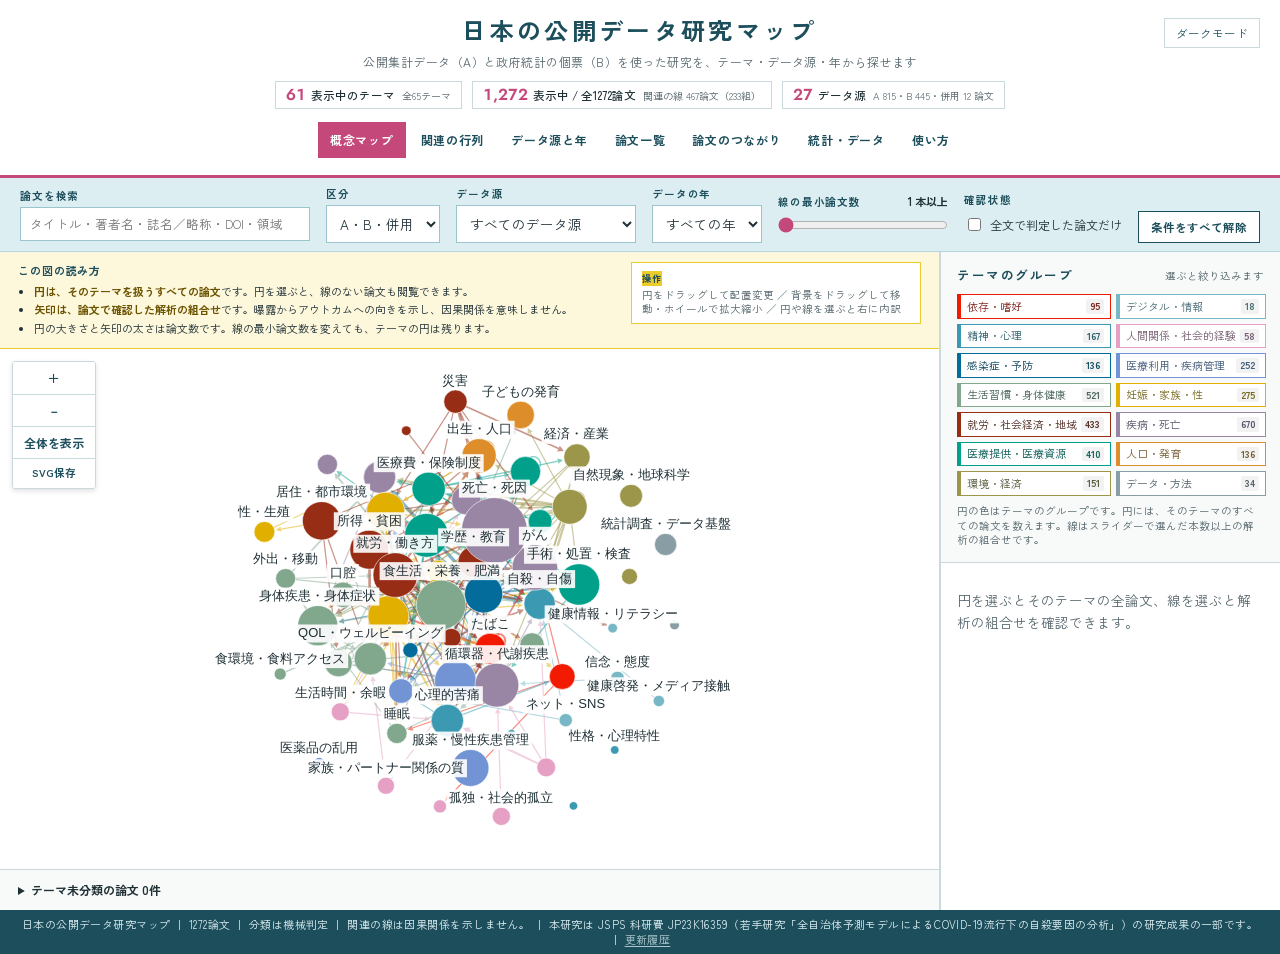
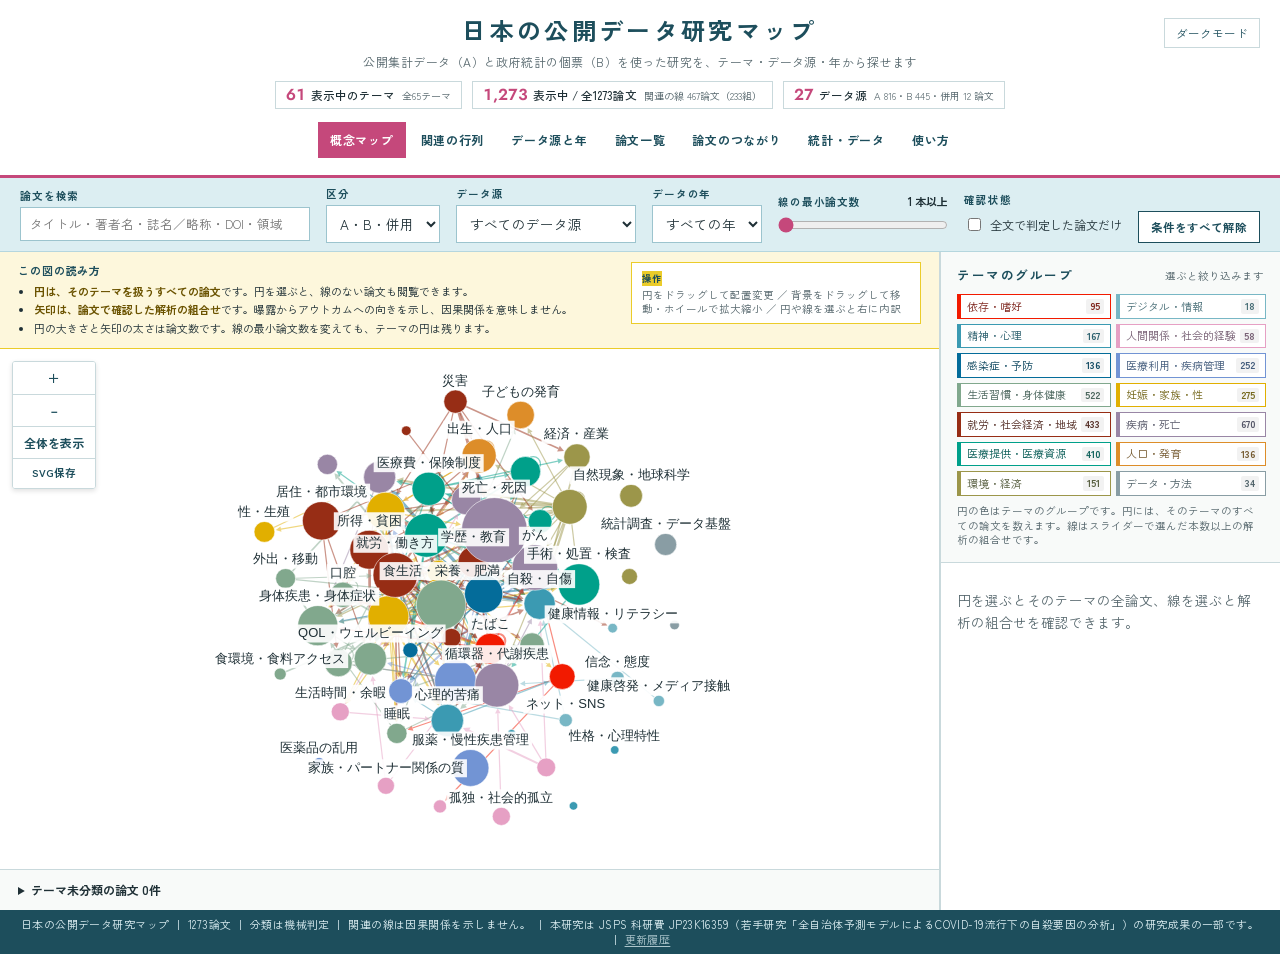
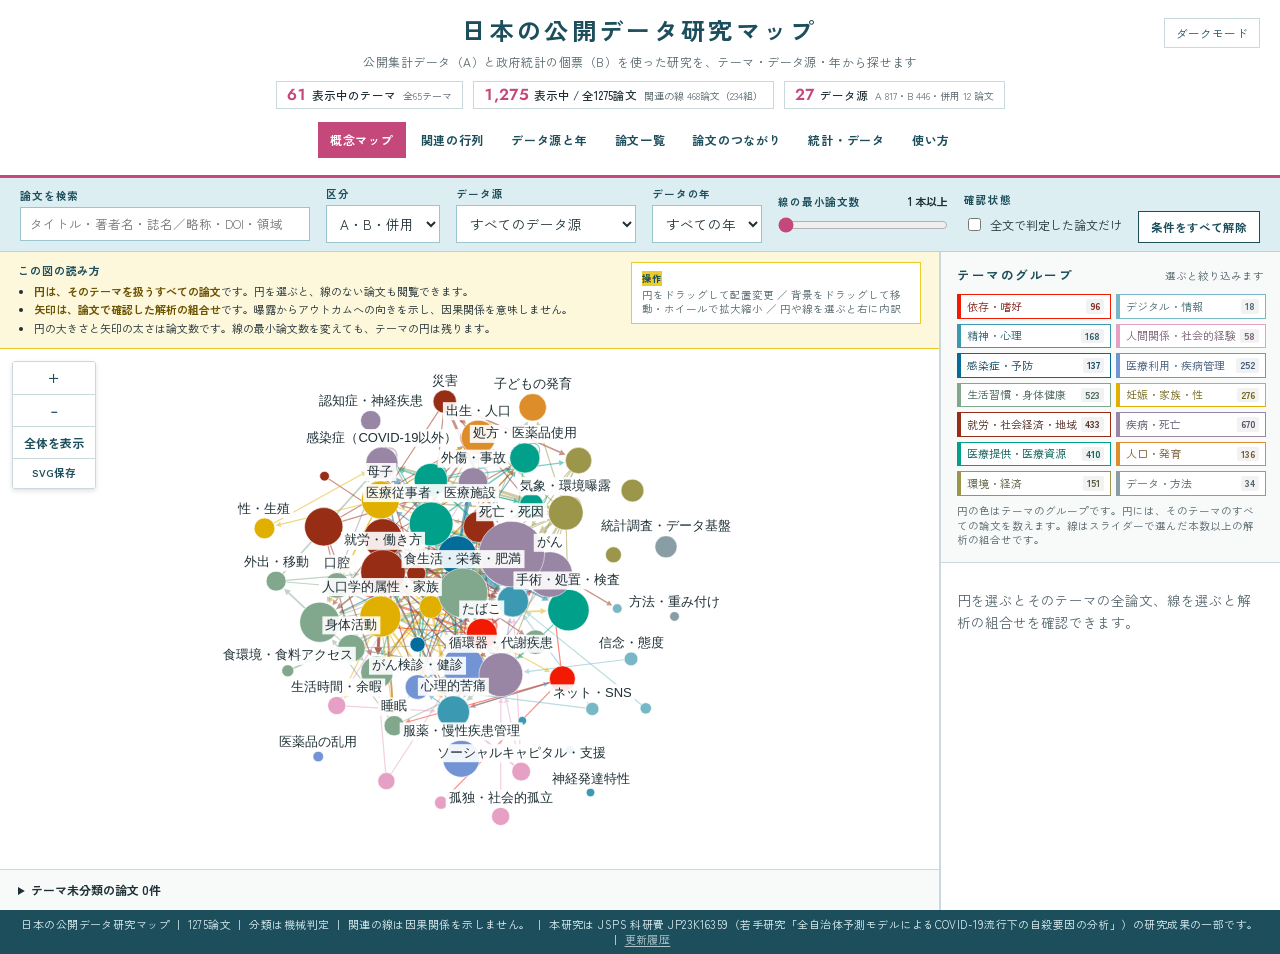
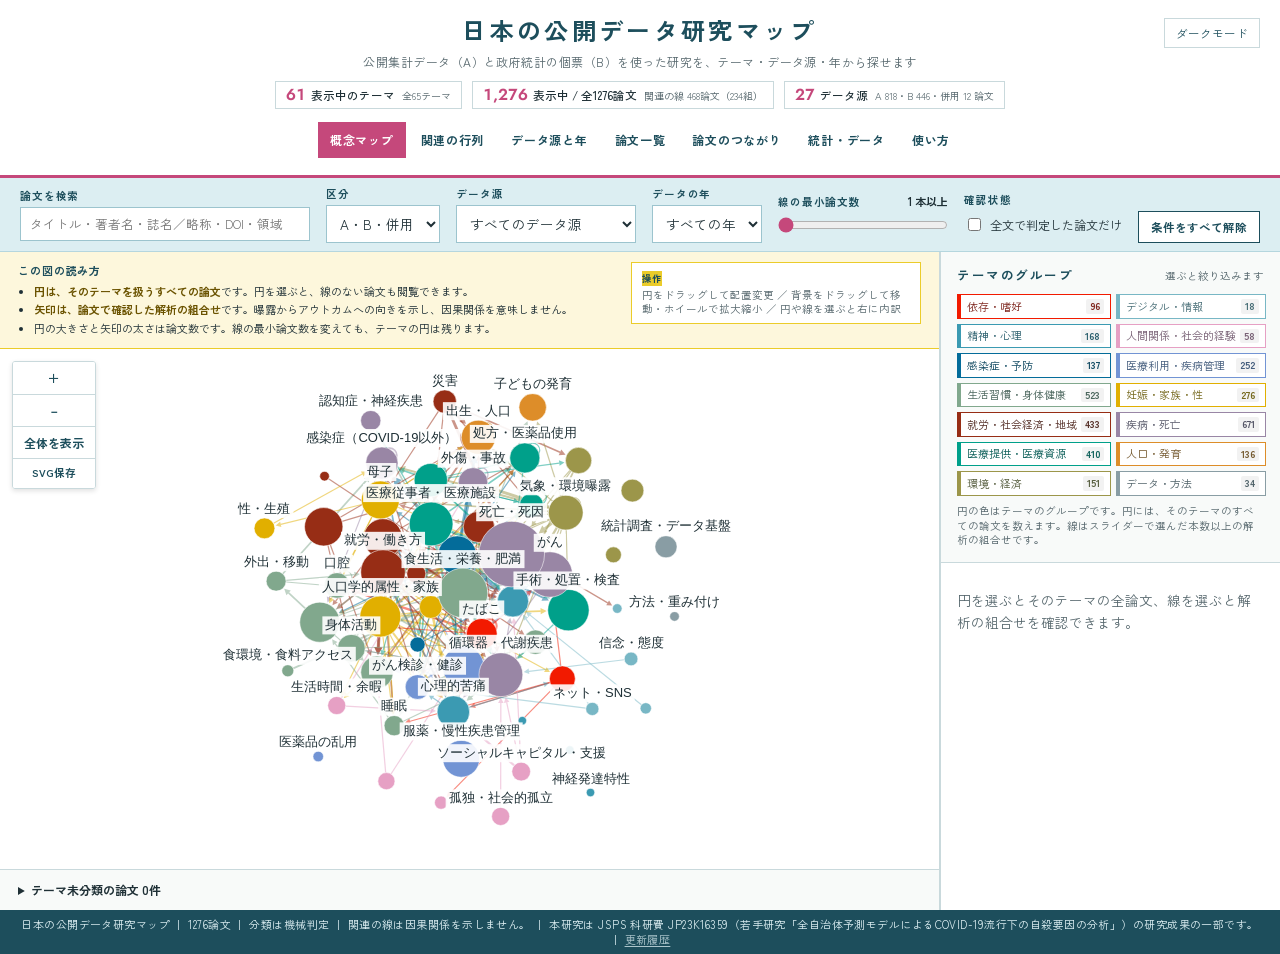
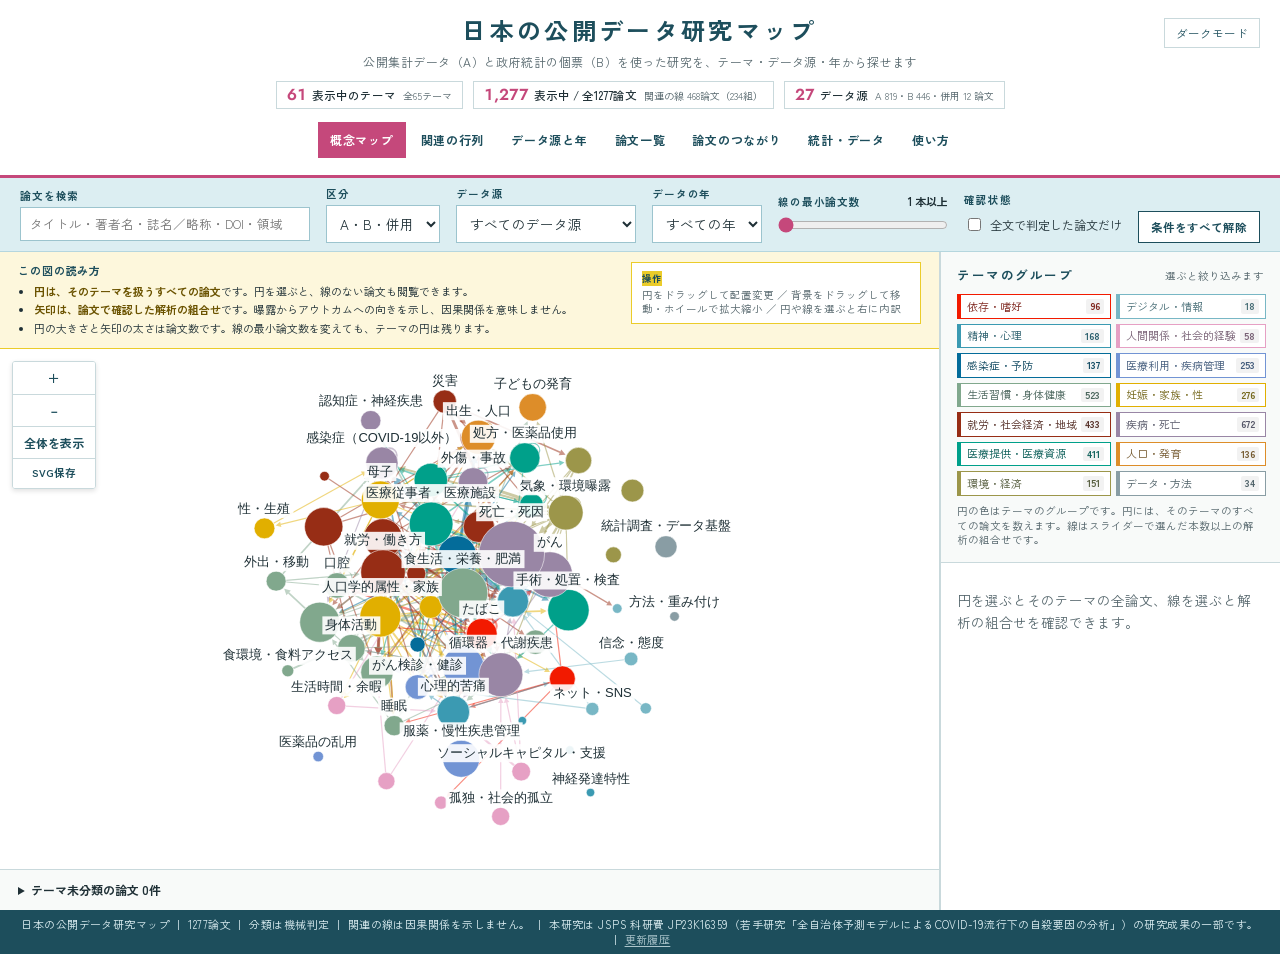
